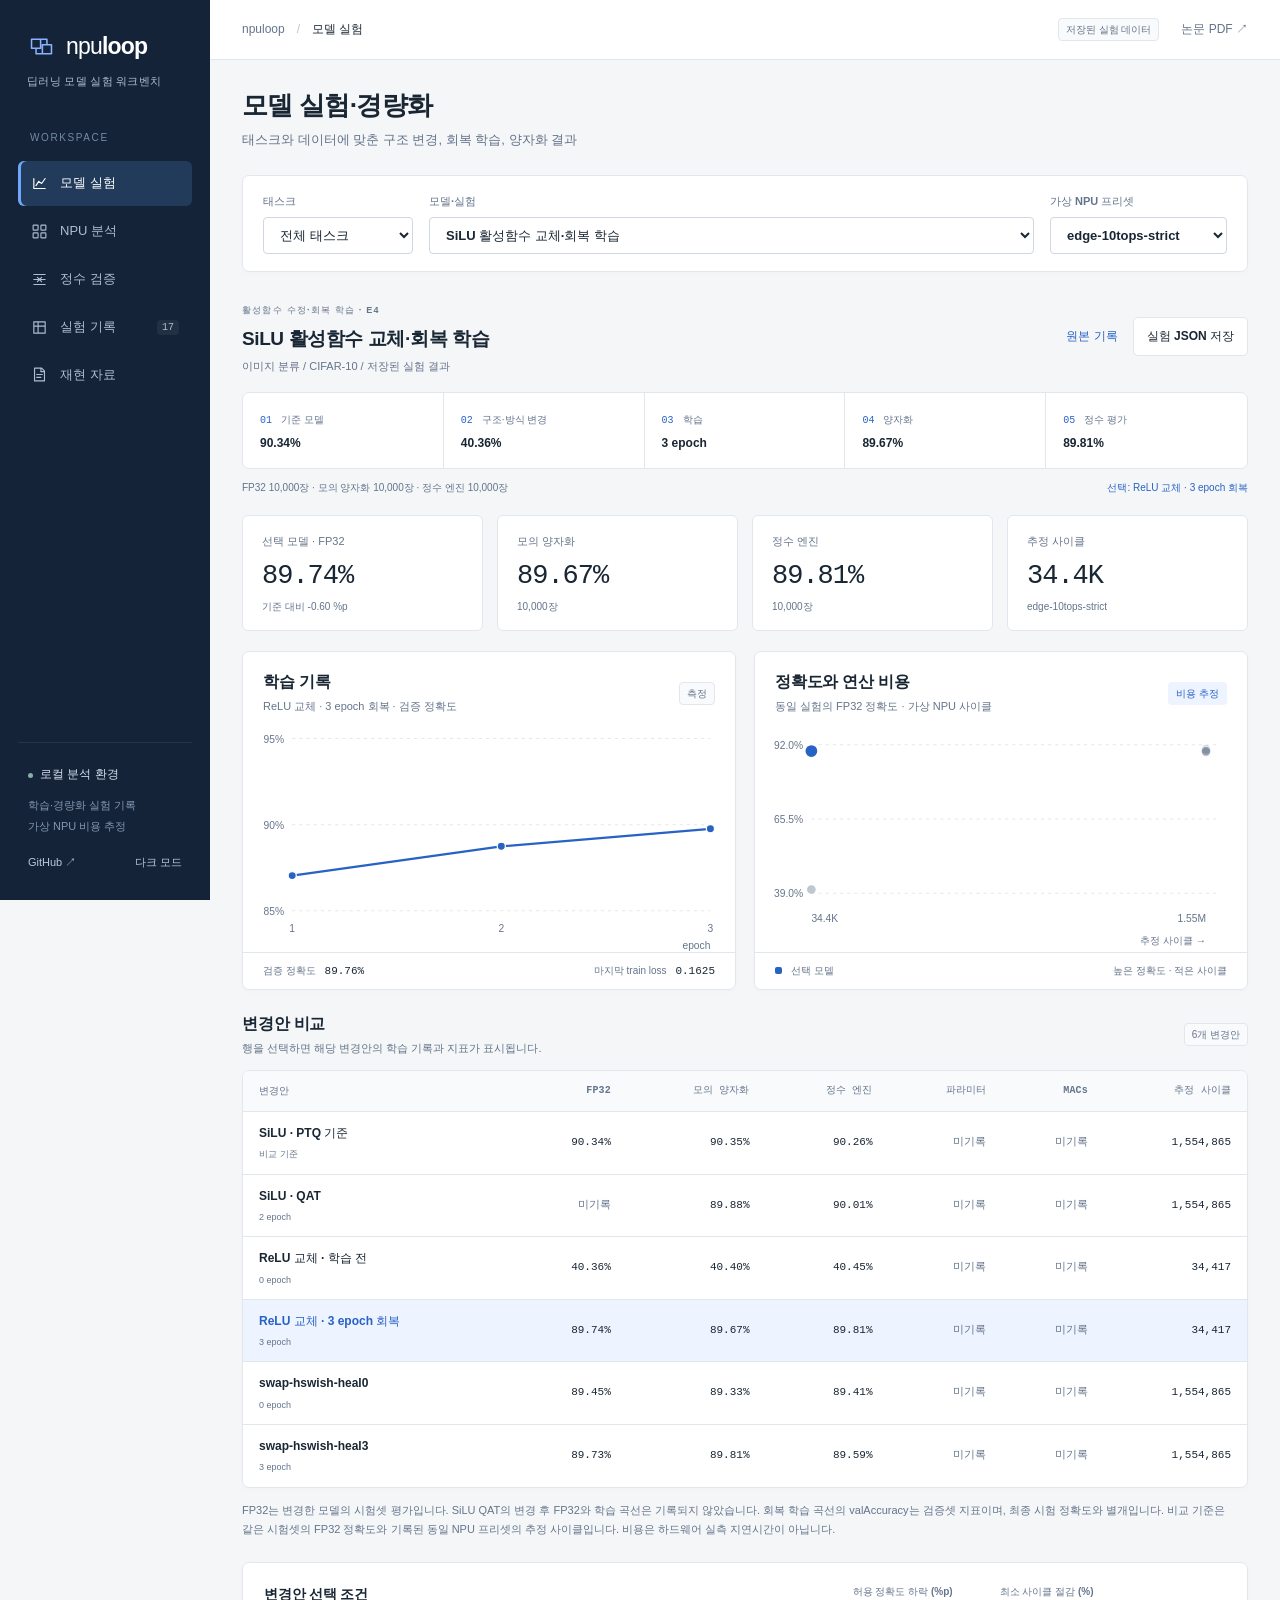
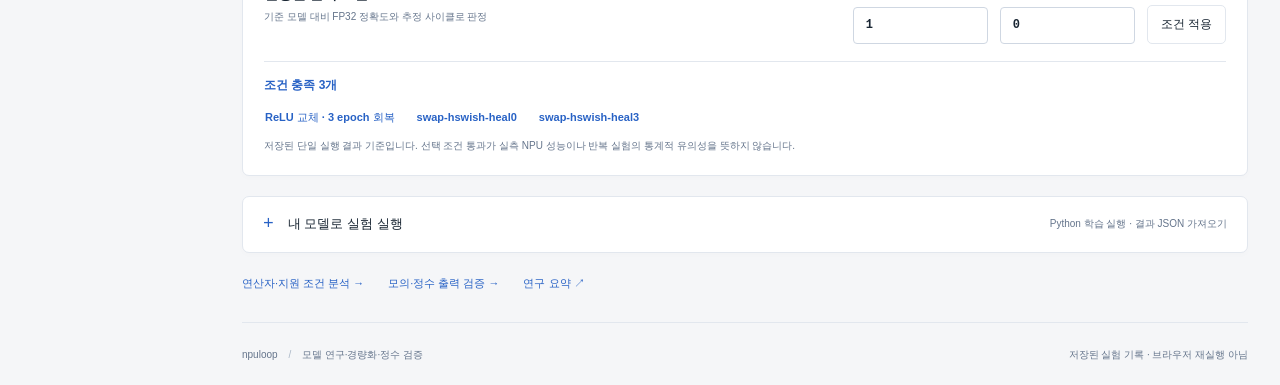
==== docs/index.html @ 35456086 "Hold the E20 table until both schemes are in, and regenerate tables at commit tables-fresh failed on" ====
<!doctype html>
<html lang="ko" data-theme="light">
<head>
<meta charset="utf-8">
<meta name="viewport" content="width=device-width, initial-scale=1">
<meta name="description" content="npuloop — 모델 구조 수정, 회복 학습, 양자화와 프루닝 결과를 비교하고 NPU 제약을 검증하는 딥러닝 실험 워크벤치">
<meta name="color-scheme" content="light dark">
<title>npuloop · 모델 실험·경량화</title>
<style>:root{--bg:#f5f6f8;--surface:#fff;--subtle:#f8fafc;--text:#192633;--muted:#64748b;--line:#e2e7ee;--blue:#2862c5;--blue-soft:#edf3ff;--amber:#a96313;--amber-soft:#fff7e9;--green:#187b62;--green-soft:#edf8f3;--sidebar:#142337;--side-text:#aebdd0;--side-active:#223b5a;--shadow:0 2px 6px #14233704;--mono:ui-monospace,SFMono-Regular,Consolas,'Liberation Mono',monospace;--sans:'Segoe UI','Malgun Gothic','Apple SD Gothic Neo','Noto Sans CJK KR',Arial,sans-serif}
*{box-sizing:border-box}html{scroll-behavior:auto}body{margin:0;background:var(--bg);color:var(--text);font-family:var(--sans);font-size:14px;line-height:1.6;-webkit-font-smoothing:antialiased}button,input,select{font:inherit}button,a,summary,select{touch-action:manipulation}button{cursor:pointer}a{color:var(--blue);text-decoration:none}button{color:inherit}a:hover{text-decoration:underline}[hidden]{display:none!important}h1,h2,h3,p{margin:0}h1{font-size:26px;line-height:1.35;letter-spacing:-.7px;font-weight:650}h2{font-size:16px;line-height:1.5;letter-spacing:-.2px;font-weight:650}h3{font-size:14px;font-weight:600}p{word-break:keep-all;overflow-wrap:anywhere}svg{display:block}button svg,.nav-item svg,.search-field svg{width:17px;height:17px;fill:none;stroke:currentColor;stroke-width:1.6;stroke-linecap:round;stroke-linejoin:round;flex-shrink:0}button:focus-visible,a:focus-visible,summary:focus-visible,select:focus-visible,input:focus-visible{outline:2px solid var(--blue);outline-offset:3px}button:disabled{opacity:.45;cursor:not-allowed}.skip-link{position:fixed;top:-60px;left:230px;background:var(--surface);padding:10px;z-index:20}.skip-link:focus{top:8px}.sidebar{position:fixed;inset:0 auto 0 0;width:210px;background:var(--sidebar);color:#fff;padding:28px 18px;display:flex;flex-direction:column;z-index:10}.brand{display:flex;align-items:center;gap:10px;font-size:23px;letter-spacing:-.8px;color:#fff;padding:0 9px;font-weight:450}.brand:hover{text-decoration:none}.brand strong{font-weight:700}.brand-icon{width:29px;height:29px;fill:none;stroke:#8ab3ff;stroke-width:1.7;stroke-linejoin:round}.sidebar-caption{font-size:11px;color:var(--side-text);margin:8px 9px 40px;letter-spacing:.3px}.nav-label{color:#758aa5;font-size:10px;letter-spacing:1.6px;margin:0 12px 12px}.nav-item{display:flex;align-items:center;gap:12px;padding:12px 13px;border-radius:6px;margin:3px 0;font-size:13px;color:var(--side-text);font-weight:500;white-space:nowrap}.nav-item:hover{text-decoration:none;background:#1b304b;color:#fff}.nav-item.active{color:#fff;background:var(--side-active);box-shadow:inset 3px 0 #71a6ff}.nav-count{margin-left:auto;font:10px var(--mono);background:#ffffff10;padding:2px 5px;border-radius:4px}.sidebar-bottom{margin-top:auto;padding:22px 10px 0;border-top:1px solid #ffffff14}.local-indicator{display:flex;align-items:center;gap:7px;font-size:12px;color:#d5e0ef}.local-indicator>span{background:#82afa7;width:5px;height:5px;border-radius:50%}.sidebar-bottom p{color:#8398b3;font-size:11px;line-height:1.9;margin:10px 0 18px}.sidebar-links{display:flex;justify-content:space-between;font-size:11px;align-items:center}.sidebar-links a{color:#b9c9dd}.sidebar-links button{background:none;border:0;color:#b9c9dd;padding:0}.app{margin-left:210px;min-width:0}.topbar{height:60px;border-bottom:1px solid var(--line);background:var(--surface);display:flex;align-items:center;justify-content:space-between;padding:0 32px}.breadcrumb{display:flex;gap:12px;color:var(--muted);font-size:12px}.breadcrumb span{color:#bac4d0}.breadcrumb strong{font-weight:500;color:var(--text)}.top-actions{display:flex;gap:22px;align-items:center}.quiet-link{font-size:12px;color:var(--muted);font-weight:500}main{max-width:1460px;margin:auto;padding:28px 32px 0;outline:0}.page-heading{display:flex;align-items:center;justify-content:space-between;gap:18px;margin-bottom:24px}.page-heading p{font-size:13px;color:var(--muted);margin-top:7px}.btn{border:1px solid var(--line);border-radius:5px;padding:9px 13px;display:inline-flex;align-items:center;justify-content:center;gap:8px;font-size:12px;font-weight:550;background:var(--surface);white-space:nowrap;min-height:36px}.btn:hover{filter:brightness(.97);text-decoration:none}.btn.primary{background:var(--blue);border-color:var(--blue);color:#fff}.btn.subtle{background:transparent;border-color:transparent;color:var(--blue);padding:5px 8px}.badge{display:inline-flex;align-items:center;gap:5px;font-size:10px;line-height:1.5;white-space:nowrap;padding:3px 7px;border-radius:4px;border:1px solid transparent;font-weight:500}.badge.neutral{background:var(--subtle);color:var(--muted);border-color:var(--line)}.badge.blue{background:var(--blue-soft);color:var(--blue)}.badge.amber{background:var(--amber-soft);color:var(--amber)}.badge.green{background:var(--green-soft);color:var(--green)}.context-bar{display:flex;align-items:center;gap:20px;background:var(--surface);border:1px solid var(--line);border-radius:7px;padding:17px 20px;box-shadow:var(--shadow)}label{font-size:11px;font-weight:550;color:var(--muted);display:flex;flex-direction:column;gap:7px}select,input{color:var(--text);background:var(--surface);border:1px solid #cfd7e2;border-radius:4px;min-height:37px;padding:7px 12px;font-size:13px;max-width:100%}select{padding-right:30px}.context-bar select{min-width:207px}.model-meta{margin-left:auto;display:flex;gap:26px;align-items:center}.model-meta div{font-size:10px;color:var(--muted)}.model-meta b{display:block;font-family:var(--mono);font-size:13px;font-weight:500;color:var(--text);margin-top:6px}.tabs{display:flex;align-items:center;gap:25px;border-bottom:1px solid var(--line);margin:18px 0 20px;min-height:45px}.tabs button{font-size:12px;font-weight:550;padding:12px 1px;border:0;border-bottom:2px solid transparent;background:none;color:var(--muted);height:46px;white-space:nowrap}.tabs button[aria-selected=true]{color:var(--blue);border-bottom-color:var(--blue)}.tabs-trailing{margin-left:auto;color:var(--muted);font-size:11px;white-space:nowrap}.metric-grid{display:grid;grid-template-columns:repeat(4,minmax(0,1fr));gap:14px;margin-bottom:20px}.metric{background:var(--surface);padding:17px 19px 15px;border:1px solid var(--line);border-radius:6px;min-width:0}.metric-label{font-size:11px;color:var(--muted);display:flex;align-items:center;justify-content:space-between;gap:5px}.metric-value{font-family:var(--mono);font-size:27px;line-height:1.3;letter-spacing:-1px;margin:9px 0 5px;white-space:nowrap}.metric-value .unit{font-size:12px;letter-spacing:0;margin-left:5px;color:var(--muted)}.metric-note{font-size:10px;color:var(--muted)}.metric.amber .metric-value{color:var(--amber)}.panel{background:var(--surface);border:1px solid var(--line);border-radius:7px;box-shadow:var(--shadow);min-width:0}.padded{padding:22px}.two-columns{display:grid;grid-template-columns:1.12fr 1fr;gap:20px;margin-bottom:20px}.panel-head{padding:18px 20px 0;display:flex;align-items:center;justify-content:space-between;gap:12px}.panel-head p{font-size:11px;color:var(--muted);margin-top:4px}.section-heading{display:flex;align-items:center;justify-content:space-between;gap:16px;margin:22px 0 13px}.section-heading:first-child{margin-top:0}.section-heading p{font-size:11px;color:var(--muted);margin-top:4px}.muted{color:var(--muted);font-size:12px}.mono{font-family:var(--mono);font-variant-numeric:tabular-nums}.amber-text{color:var(--amber)}.blue-text{color:var(--blue)}.bar-list{padding:20px}.bar-row{display:grid;grid-template-columns:120px 1fr 56px;gap:12px;align-items:center;margin-bottom:16px;font-size:11px}.bar-row:last-child{margin-bottom:0}.bar-label{display:flex;align-items:center;gap:8px;color:var(--text)}.dot{display:inline-block;width:7px;height:7px;border-radius:2px;flex-shrink:0}.dot.blue{background:var(--blue)}.dot.amber{background:#cd9240}.dot.green{background:#45a590}.dot.slate{background:#7c94af}.bar-track{height:9px;background:var(--subtle);border-radius:3px;overflow:hidden}.bar-fill{height:100%;border-radius:3px;min-width:0}.bar-fill.host{background:#d39a4e}.bar-fill.array{background:var(--blue)}.bar-fill.depthwise{background:#45a590}.bar-fill.vector{background:#7c94af}.bar-fill.structural{background:#b6c5d4}.bar-value{text-align:right;color:var(--text);font-family:var(--mono)}.panel-foot{border-top:1px solid var(--line);padding:11px 20px;color:var(--muted);font-size:10px}.decision{padding:17px 20px;background:var(--amber-soft);border-bottom:1px solid var(--line);border-radius:6px 6px 0 0;display:flex;gap:12px;align-items:flex-start}.decision.good{background:var(--green-soft)}.decision-icon{width:22px;height:22px;border:1px solid currentColor;border-radius:50%;color:var(--amber);display:flex;justify-content:center;align-items:center;font:600 12px var(--mono);flex-shrink:0;margin-top:1px}.decision.good .decision-icon{color:var(--green)}.decision h2{font-size:14px;color:var(--amber)}.decision.good h2{color:var(--green)}.decision p{font-size:11px;margin-top:5px;color:var(--muted)}table{width:100%;border-collapse:collapse;font-size:12px}th{background:var(--subtle);font-size:10px;color:var(--muted);font-weight:550;letter-spacing:.1px;text-align:left;white-space:nowrap;padding:10px 16px;border-bottom:1px solid var(--line)}td{padding:11px 16px;border-bottom:1px solid var(--line);vertical-align:middle}tr:last-child td{border-bottom:0}td.num,th.num{text-align:right;font-family:var(--mono);font-variant-numeric:tabular-nums}td.num{white-space:nowrap}.table-container{overflow:auto;scrollbar-width:thin}.table-container table{min-width:530px}.table-container.limited{max-height:420px}.table-container th{position:sticky;top:0;z-index:1}tbody tr.selectable{cursor:pointer}tbody tr.selectable:hover{background:var(--subtle)}tbody tr.selected{background:var(--blue-soft)}.support-table td{padding:10px 20px}.support-table th{padding:8px 20px;background:transparent}.support-table td:first-child{font-family:var(--mono);font-size:11px}.support-table .num{font-size:11px}.callout-strip{display:flex;justify-content:space-between;align-items:center;padding:16px 20px;gap:20px}.callout-copy .overline{display:block;margin-bottom:4px}.callout-copy h3{font-size:13px}.callout-copy p{font-size:11px;color:var(--muted);margin-top:3px}.overline{font-size:9px;font-weight:550;letter-spacing:1.2px;color:var(--muted)}.compact-results{display:flex;gap:26px;flex-shrink:0}.compact-results div{font-size:10px;color:var(--muted)}.compact-results strong{display:block;font:500 16px var(--mono);color:var(--text);margin-top:3px}.filter-bar{display:flex;align-items:center;gap:10px;margin:0 0 14px;flex-wrap:wrap}.filter-bar select,.filter-bar input{font-size:12px;min-height:35px}.search-field{flex-direction:row;align-items:center;position:relative;font-weight:400;gap:0;flex:1;min-width:180px;max-width:380px}.search-field svg{position:absolute;left:10px;width:15px;height:15px;color:var(--muted)}.search-field input{padding-left:32px;width:100%;font-size:12px}.filter-bar>.muted{font-size:11px;margin-left:auto}.inspector-layout{display:grid;grid-template-columns:minmax(0,1fr) 260px;gap:16px}.inspector-layout>.table-container{max-height:620px}.inspector{padding:20px;align-self:start;position:sticky;top:20px}.inspector h3{font:500 12px var(--mono);overflow-wrap:anywhere;margin:14px 0 18px;color:var(--blue)}.property-list{margin:0}.property-list>div{display:flex;justify-content:space-between;gap:16px;border-bottom:1px solid var(--line);padding:10px 0;font-size:11px}.property-list>div:last-child{border:0}.property-list dt{color:var(--muted);flex-shrink:0}.property-list dd{margin:0;text-align:right;overflow-wrap:anywhere}.property-list .mono{font-size:11px}.node-links{display:flex;gap:5px;flex-wrap:wrap;margin-top:10px}.node-links button{border:1px solid var(--line);background:var(--subtle);font:10px var(--mono);padding:4px 6px;color:var(--blue);border-radius:3px;max-width:100%;overflow-wrap:anywhere}.inspector-subtitle{font-size:10px;color:var(--muted);margin-top:18px}.mini-bar{display:block;max-width:96px;width:100%;height:3px;background:var(--line);border-radius:2px;margin-top:5px;margin-left:auto}.mini-bar>i{display:block;background:var(--blue);height:3px;border-radius:2px}.mini-bar.host>i{background:#d39a4e}.empty-state{padding:44px 26px;text-align:center;background:var(--surface);border:1px dashed var(--line);border-radius:7px}.empty-state h2{margin:0 0 8px}.empty-state p{font-size:12px;color:var(--muted);max-width:520px;margin:auto}.empty-state .btn{margin-top:18px}.comparison-header{display:flex;justify-content:space-between;align-items:center;margin-bottom:20px;gap:12px}.comparison-header p{font-size:12px;color:var(--muted);margin-top:5px}.comparison-grid{display:grid;grid-template-columns:1fr 1fr;gap:20px;margin-bottom:20px}.version-title{display:flex;align-items:center;justify-content:space-between;margin-bottom:14px}.version-marker{font:600 11px var(--mono);background:var(--subtle);padding:4px 9px;border:1px solid var(--line);border-radius:3px;margin-right:10px}.version-marker.after{background:var(--blue-soft);border-color:var(--blue-soft);color:var(--blue)}.version-value{font:500 34px var(--mono);letter-spacing:-1px;margin:8px 0}.version-caption{color:var(--muted);font-size:11px}.comparison-bar{height:10px;background:var(--subtle);border-radius:3px;margin:20px 0}.comparison-bar i{display:block;height:10px;border-radius:3px;background:#8a9db6}.comparison-bar.after i{background:var(--blue)}.savings-banner{display:flex;justify-content:space-between;align-items:center;padding:17px 22px;background:var(--blue-soft);border:1px solid #cdddfa;border-radius:7px;margin-bottom:20px}.savings-banner strong{font:500 23px var(--mono);color:var(--blue)}.savings-banner span{font-size:12px;color:var(--blue)}.footnote{font-size:11px;color:var(--muted);line-height:1.8;margin-top:13px}.comparison-table th:first-child{width:40%}.comparison-table th,.comparison-table td{padding:14px 20px}.settings-layout{display:grid;grid-template-columns:minmax(0,1fr) 320px;gap:20px}.settings-form{padding:24px;display:grid;grid-template-columns:1fr 1fr;gap:22px}.settings-form label{font-size:12px;gap:9px}.form-foot{grid-column:1/-1;border-top:1px solid var(--line);padding-top:20px;display:flex;align-items:center;gap:25px}.form-foot p{font-size:11px;color:var(--muted);flex:1}.settings-result-metric{padding:20px 22px;border-bottom:1px solid var(--line)}.settings-result-metric:last-child{border-bottom:0}.settings-result-metric span{font-size:11px;color:var(--muted)}.settings-result-metric strong{display:block;font:500 24px var(--mono);margin-top:8px}.research-metrics{margin-top:20px}.research-verdict{padding:15px 20px;border-left:3px solid var(--blue);background:var(--surface);border-radius:0 5px 5px 0;margin-bottom:22px;font-size:12px}.research-verdict p{font-size:11px;color:var(--muted);margin-top:5px}.chart-panel{padding:18px 20px 10px}.chart-legend{display:flex;align-items:center;gap:20px;font-size:11px}.chart-legend>span{display:flex;gap:6px;align-items:center}.chart-legend .muted{margin-left:auto;font-size:10px}.chart-panel svg{width:100%;height:auto;max-height:265px;overflow:visible}.chart-panel text{font-family:var(--sans);font-size:10px;fill:var(--muted)}.chart-panel .gridline{stroke:var(--line);stroke-dasharray:3 4;stroke-width:1}.chart-panel .curve{fill:none;stroke-width:1.8;stroke-linejoin:round}.detail-section{margin:16px 0 24px}.detail-section>summary{padding:13px 18px;cursor:pointer;font-size:12px;font-weight:550}.detail-section[open]>summary{border-bottom:1px solid var(--line);margin-bottom:14px}.detail-section>.filter-bar{padding:0 16px}.research-note{padding:14px 20px;background:var(--subtle);font-size:11px;color:var(--muted);border-top:1px solid var(--line)}.catalog-layout{display:grid;grid-template-columns:265px minmax(0,1fr);gap:20px}.experiment-list{overflow:hidden;align-self:start;max-height:780px;overflow-y:auto}.experiment-item{display:flex;align-items:flex-start;gap:12px;width:100%;border:0;border-bottom:1px solid var(--line);background:transparent;padding:14px;text-align:left}.experiment-item:last-child{border:0}.experiment-item:hover{background:var(--subtle)}.experiment-item.active{background:var(--blue-soft);box-shadow:inset 3px 0 var(--blue)}.exp-id{font:11px var(--mono);width:30px;color:var(--muted);padding-top:3px;flex-shrink:0}.experiment-item.active .exp-id{color:var(--blue)}.exp-name{font-size:12px;font-weight:550}.exp-small{font-size:10px;color:var(--muted);margin-top:3px}.experiment-heading{padding:20px}.experiment-heading h2{margin:6px 0}.experiment-heading p{font-size:11px;color:var(--muted)}.experiment-actions{display:flex;gap:8px;align-items:center;margin-top:16px}.experiment-actions select{font-size:11px;min-height:32px}.record-table{max-height:535px;border-top:1px solid var(--line)}.record-table td{font-size:11px;max-width:200px;overflow-wrap:anywhere}.record-table th{font-size:10px}.row-action{color:var(--blue);font-size:11px;border:0;background:transparent;padding:3px 0;white-space:nowrap}.resource-grid{display:grid;grid-template-columns:repeat(3,minmax(0,1fr));gap:18px;margin-bottom:26px}.resource-card{padding:22px;display:block;color:var(--text)}.resource-card:hover{text-decoration:none;border-color:#9fbce6}.resource-card h2{margin:15px 0 7px}.resource-card p{font-size:12px;color:var(--muted);line-height:1.9}.file-icon{font:500 10px var(--mono);border:1px solid var(--line);display:inline-flex;border-radius:4px;padding:7px 8px;color:var(--blue);background:var(--subtle)}.resource-action{font-size:11px;color:var(--blue);display:block;margin-top:18px}.resource-bottom{margin-top:20px;grid-template-columns:1fr 1fr}.command{background:var(--subtle);padding:15px;border:1px solid var(--line);border-radius:4px;font:11px/2 var(--mono);overflow:auto;margin:18px 0 0}.padded>.muted{margin-top:5px;display:block}#validation-table td{font-size:11px;vertical-align:top}#validation-table th:nth-child(1){width:21%}#validation-table th:nth-child(2){width:22%}#validation-table th:nth-child(3){width:57%}.page-footer{display:flex;gap:16px;justify-content:space-between;padding:24px 0 22px;margin-top:30px;border-top:1px solid var(--line);font-size:10px;color:var(--muted)}.footer-divider{margin:0 8px;color:#aab7c6}dialog{color:var(--text);background:var(--surface);border:1px solid var(--line);border-radius:9px;padding:0;width:min(850px,92vw);max-height:86vh;box-shadow:0 25px 100px #07162a40}dialog::backdrop{background:#0b1b32aa}.dialog-header{display:flex;align-items:center;justify-content:space-between;padding:18px 22px;border-bottom:1px solid var(--line)}.dialog-header h2{margin-top:4px;font-size:15px;overflow-wrap:anywhere}.icon-button{background:none;border:1px solid var(--line);border-radius:4px;width:32px;height:32px;font-size:23px;line-height:1}.dialog-header .icon-button{flex-shrink:0}.dialog-footer{display:flex;align-items:center;justify-content:space-between;padding:14px 22px;border-top:1px solid var(--line)}#record-json{margin:0;padding:20px 22px;font:11px/1.65 var(--mono);white-space:pre-wrap;word-break:break-word;max-height:60vh;overflow:auto;background:var(--subtle)}.toast{position:fixed;bottom:25px;right:28px;background:var(--text);color:var(--surface);border-radius:5px;padding:12px 18px;font-size:12px;box-shadow:0 5px 30px #0002;z-index:100}#error-banner{border:1px solid #e7c0a1;color:#8e3b22;background:#fff1e9;padding:16px;margin-bottom:20px;border-radius:6px}
[data-theme=dark]{--bg:#101823;--surface:#18222e;--subtle:#1e2a38;--text:#e0e7f0;--muted:#99abc1;--line:#2c3b4c;--blue:#8ab2f4;--blue-soft:#223752;--amber:#e0b06b;--amber-soft:#322c23;--green:#7dc8b1;--green-soft:#1e322f;--sidebar:#101a29;--shadow:none}[data-theme=dark] input,[data-theme=dark] select{border-color:#3c4e63}[data-theme=dark] .btn.primary{background:#326bc3;color:#fff;border-color:#326bc3}[data-theme=dark] .bar-fill.array,[data-theme=dark] .comparison-bar.after i,[data-theme=dark] .mini-bar>i{background:#6998e4}[data-theme=dark] .savings-banner{border-color:#39557b}
@media(min-width:1600px){main{padding-top:32px}.two-columns{grid-template-columns:1.05fr 1fr}.bar-row{margin-bottom:23px}.callout-strip{padding:22px}}
@media(max-width:1180px){.sidebar{width:184px;padding-left:12px;padding-right:12px}.app{margin-left:184px}main{padding:24px 24px 0}.topbar{padding:0 24px}.context-bar{gap:14px}.context-bar select{min-width:170px}.model-meta{gap:14px}.model-meta b{font-size:11px}.metric{padding:15px}.metric-value{font-size:23px}.bar-row{grid-template-columns:110px 1fr 52px;gap:8px}.compact-results{gap:16px}.inspector-layout{grid-template-columns:minmax(0,1fr) 230px}.catalog-layout{grid-template-columns:230px minmax(0,1fr)}.settings-layout{grid-template-columns:minmax(0,1fr) 260px}.page-heading .btn{font-size:11px}.top-actions{gap:14px}}
@media(max-width:980px){.sidebar{width:170px}.app{margin-left:170px}.context-bar{flex-wrap:wrap}.context-bar label{flex:1;min-width:150px}.context-bar select{width:100%;min-width:0}.model-meta{width:100%;border-top:1px solid var(--line);padding-top:9px;justify-content:flex-start;gap:28px}.model-meta div{display:flex;align-items:center;gap:8px}.model-meta b{margin:0}.metric-grid{gap:10px}.metric-value{font-size:21px}.metric-label .badge{display:none}.two-columns{grid-template-columns:1fr}.callout-strip{flex-wrap:wrap}.compact-results{margin-left:auto}.inspector-layout{grid-template-columns:1fr}.inspector{position:static}.inspector .property-list{display:grid;grid-template-columns:1fr 1fr;gap:0 25px}.inspector h3{margin-top:10px}.settings-layout{grid-template-columns:1fr}.settings-layout>#settings-result>.panel{display:flex}.settings-result-metric{flex:1;border-bottom:0;border-right:1px solid var(--line)}.catalog-layout{grid-template-columns:minmax(0,1fr)}.experiment-list{display:grid;grid-template-columns:repeat(3,1fr);max-height:245px}.experiment-item{border-right:1px solid var(--line)}.resource-grid{gap:10px}.resource-card{padding:16px}.page-heading{align-items:flex-start}.page-heading .btn{margin-top:2px}}
@media(max-width:720px){.sidebar{position:static;width:100%;padding:15px 17px 0}.brand{font-size:21px;padding:0}.brand-icon{width:25px;height:25px}.sidebar-caption,.nav-label,.sidebar-bottom{display:none}#main-nav{display:flex;margin-top:13px;justify-content:space-between;gap:2px}.nav-item{padding:10px 9px;font-size:11px;gap:7px;border-radius:4px 4px 0 0;margin:0}.nav-item.active{box-shadow:inset 0 -2px #71a6ff}.nav-item svg{width:14px;height:14px}.nav-count{display:none}.app{margin-left:0}.topbar{height:44px;padding:0 20px}.top-actions .badge{display:none}.breadcrumb{font-size:10px;gap:8px}.quiet-link{font-size:11px}main{padding:23px 20px 0}.page-heading{margin-bottom:18px;align-items:flex-start;flex-wrap:wrap;gap:12px}h1{font-size:23px}.page-heading p{font-size:11px;margin-top:5px}.page-heading .btn{font-size:11px;padding:7px 10px;min-height:32px}.page-heading .btn svg{width:13px;height:13px}.context-bar{padding:14px;gap:12px}.context-bar label{min-width:130px;font-size:10px}.context-bar select{font-size:11px;min-height:35px;padding-left:9px}.model-meta{gap:18px;justify-content:space-between}.model-meta div{font-size:9px;gap:6px}.model-meta b{font-size:10px}.tabs{gap:20px;margin:10px 0 17px}.tabs button{font-size:11px}.tabs-trailing{font-size:9px}.metric-grid{grid-template-columns:repeat(2,minmax(0,1fr));gap:10px;margin-bottom:16px}.metric{padding:14px 15px}.metric-label{font-size:10px}.metric-value{font-size:25px}.metric-note{font-size:9px}.two-columns{gap:16px;margin-bottom:16px}.panel-head{padding:16px 17px 0}.panel-head h2{font-size:14px}.bar-list{padding:18px}.bar-row{grid-template-columns:110px 1fr 46px;font-size:10px;margin-bottom:16px}.panel-foot{padding:10px 17px;font-size:9px}.decision{padding:15px 17px}.decision h2{font-size:13px}.support-table td,.support-table th{padding-left:17px;padding-right:17px}.callout-strip{padding:16px;gap:14px}.compact-results{margin-left:0;gap:25px}.callout-strip .btn{margin-left:auto}.comparison-grid{grid-template-columns:1fr;gap:13px}.comparison-header{align-items:flex-start}.comparison-header p{font-size:11px}.version-value{font-size:30px}.padded{padding:18px}.savings-banner{padding:15px 17px}.savings-banner strong{font-size:20px}.settings-form{padding:18px;gap:18px;grid-template-columns:1fr}.settings-form label{font-size:11px}.form-foot{flex-direction:column;align-items:stretch;gap:12px}.settings-result-metric{padding:15px}.settings-result-metric strong{font-size:19px}.research-verdict{padding:14px;font-size:11px}.chart-panel{padding:13px 12px 6px}.chart-legend{font-size:10px;gap:12px;flex-wrap:wrap}.chart-legend .muted{margin-left:0}.chart-panel svg{min-height:185px}#research-sample{max-width:255px}.experiment-list{grid-template-columns:repeat(2,minmax(0,1fr));max-height:224px}.experiment-item{padding:12px 10px;gap:6px}.exp-id{font-size:10px;width:23px}.exp-name{font-size:11px}.exp-small{font-size:9px}.experiment-heading{padding:17px}.filter-bar{gap:8px}.filter-bar>.muted{font-size:10px}.filter-bar select{font-size:11px}.resource-grid{grid-template-columns:1fr}.resource-card{padding:18px;position:relative}.resource-card h2{margin:0 0 5px 50px}.resource-card p{margin-left:50px;font-size:11px}.resource-card p br{display:none}.resource-card .file-icon{position:absolute;left:18px;top:18px}.resource-action{margin:10px 0 0 50px}.resource-bottom{grid-template-columns:1fr}.page-footer{flex-direction:column;gap:6px;margin-top:24px;font-size:9px}.inspector .property-list{grid-template-columns:1fr}.filter-bar .search-field{max-width:none}.section-heading{gap:8px}.section-heading h2{font-size:14px}.section-heading .btn{font-size:10px}.settings-layout>#settings-result>.panel{flex-direction:column}.settings-result-metric{border-right:0;border-bottom:1px solid var(--line)}.settings-result-metric strong{display:inline;margin-left:15px}.tabs-trailing{display:none}.comparison-table td,.comparison-table th{padding:11px 14px}.toast{right:16px;left:16px;bottom:16px;text-align:center}.dialog-header,.dialog-footer{padding:14px 16px}.dialog-header h2{font-size:13px}.skip-link{left:10px}}
@media(prefers-reduced-motion:reduce){*{scroll-behavior:auto!important;transition:none!important}}

.mobile-theme{display:none;background:none;border:0;color:var(--muted);font-size:18px;padding:2px 5px;min-width:28px;min-height:28px}@media(max-width:720px){.mobile-theme{display:block}.top-actions{gap:12px}.experiment-actions{flex-wrap:wrap}.experiment-actions select{max-width:100%}.savings-banner{gap:10px;flex-wrap:wrap}}

.catalog-layout>*{min-width:0}

.support-scroll{overflow-x:auto;scrollbar-width:thin}
@media(max-width:370px){.nav-item{padding:10px 8px;gap:0;font-size:11px}.nav-item svg{display:none}}
</style>
<style>.study-controls{align-items:end;gap:16px}.study-controls label{min-width:0}.study-controls label:first-child{flex:0 0 150px}.study-controls .study-select-label{flex:1}.study-controls select{min-width:0;width:100%}.study-intro{display:flex;justify-content:space-between;gap:20px;align-items:center;margin:25px 0 16px}.study-intro h2{font-size:19px;margin-top:5px;letter-spacing:-.4px}.study-intro p{font-size:11px;color:var(--muted);margin-top:5px}.study-actions{display:flex;gap:6px;flex-shrink:0}.study-pipeline{display:grid;grid-template-columns:repeat(5,minmax(0,1fr));background:var(--surface);border:1px solid var(--line);border-radius:7px;overflow:hidden}.study-pipeline>div{padding:14px 17px;border-right:1px solid var(--line);min-width:0}.study-pipeline>div:last-child{border:0}.study-pipeline span{font-size:10px;color:var(--muted)}.study-pipeline .step-index{display:inline-block;color:var(--blue);font:10px var(--mono);margin-right:9px}.study-pipeline strong{display:block;font-size:12px;font-weight:550;margin-top:5px;overflow-wrap:anywhere}.study-scope{display:flex;justify-content:space-between;gap:8px;margin:10px 0 18px;font-size:10px}.study-scope span{color:var(--blue)}.study-charts{display:grid;grid-template-columns:1fr 1fr;gap:18px}.study-chart-panel{overflow:hidden}.study-chart-panel svg,.study-local-chart svg{width:100%;height:auto;display:block;max-height:255px}.study-chart-panel text,.study-local-chart text{font:10px var(--sans);fill:var(--muted)}.study-chart-panel .gridline,.study-local-chart .gridline{stroke:var(--line);stroke-dasharray:3 4}.study-curve{fill:none;stroke:var(--blue);stroke-width:2.2;stroke-linejoin:round}.study-point{fill:var(--blue);stroke:var(--surface);stroke-width:1.2}.study-scatter{fill:var(--muted);opacity:.4;stroke:var(--surface);stroke-width:1.5}.study-scatter.chosen{fill:var(--blue);opacity:1;stroke-width:2.5}.study-chart-foot{padding:10px 20px;border-top:1px solid var(--line);display:flex;justify-content:space-between;gap:10px;color:var(--muted);font-size:10px}.study-chart-foot b{font:500 11px var(--mono);color:var(--text);margin-left:6px}.study-chart-foot .dot{margin-right:6px}.study-empty{min-height:230px;display:flex;align-items:center;justify-content:center;flex-direction:column;padding:26px;color:var(--muted);font-size:12px;text-align:center}.empty-symbol{font-size:28px;font-weight:300;color:#aeb9c7;margin-bottom:10px}.study-empty small{font-size:10px;margin-top:6px}.study-row-button{background:none;border:0;padding:0;text-align:left;font-size:12px;color:var(--text);font-weight:550;white-space:normal;min-width:125px}.selected .study-row-button{color:var(--blue)}.study-row-note{display:block;font-size:9px;color:var(--muted);margin-top:4px}#study-variants th,#study-variants td{padding:12px 16px}#study-variants td.num{font-size:11px}.study-budget{padding:21px;margin-top:22px;display:grid;grid-template-columns:1fr auto;gap:17px}.study-budget h2{font-size:14px}.study-budget .muted{font-size:10px;margin-top:4px}.study-budget form{display:flex;align-items:end;gap:12px}.study-budget input{width:135px;font-family:var(--mono);font-size:12px}.study-budget label{font-size:10px}#study-decision{grid-column:1/-1;padding-top:14px;border-top:1px solid var(--line);font-size:12px}#study-decision p{font-size:10px;color:var(--muted);margin-top:5px}.study-candidates{display:flex;flex-wrap:wrap;gap:4px;margin:8px -8px 2px}.study-candidates .btn{font-size:11px;min-height:27px;white-space:normal;text-align:left}.study-run{margin-top:20px}.study-run summary{display:flex;justify-content:space-between;align-items:center;padding:17px 20px;cursor:pointer;font-size:13px;font-weight:550;gap:14px;list-style:none}.study-run summary:before{content:'+';color:var(--blue);font:18px var(--mono)}.study-run[open] summary:before{content:'−'}.study-run summary>span:first-child{margin-right:auto}.study-run summary .muted{font-weight:400;font-size:10px}.study-run[open] summary{border-bottom:1px solid var(--line)}.study-run-content{padding:20px}.study-run-content>p{font-size:11px;color:var(--muted)}.study-import-row{display:flex;justify-content:space-between;align-items:end;gap:14px;flex-wrap:wrap;margin-top:18px}.study-file-label{flex:1;max-width:400px;min-width:0}.study-file-label input{width:100%;font-size:11px}.study-import-heading{display:flex;gap:12px;align-items:center;flex-wrap:wrap;margin-top:22px}.study-local-chart{max-width:600px;margin:14px auto}.study-hash{font-family:var(--mono);overflow-wrap:anywhere}.study-links{display:flex;gap:24px;flex-wrap:wrap;margin-top:22px;font-size:11px}
@media(max-width:1180px){.study-budget{grid-template-columns:1fr}.study-budget form{justify-content:flex-start}.study-pipeline>div{padding:12px}.study-pipeline .step-index{margin-right:5px}.study-pipeline strong{font-size:11px}}
@media(max-width:980px){.study-charts{grid-template-columns:1fr}.study-chart-panel svg{max-height:270px}.study-controls label:first-child{flex:1}.study-controls .study-select-label{flex:2}.study-controls label:last-child{flex:1 0 100%}.study-intro{align-items:flex-start;flex-wrap:wrap;gap:12px}.study-actions{margin-left:auto}.study-pipeline>div{padding:10px 8px}.study-pipeline span{font-size:9px}.study-pipeline .step-index{display:block;margin-bottom:3px}.study-scope{flex-wrap:wrap}}
@media(max-width:720px){#main-nav{display:grid;grid-template-columns:repeat(5,minmax(0,1fr));gap:0}.nav-item{justify-content:center;padding:11px 4px;gap:0;font-size:10px}.nav-item svg{display:none}.study-controls{gap:12px}.study-controls label:first-child{flex:1 0 90px}.study-controls .study-select-label{flex:3 1 180px}.study-controls label:last-child{flex:1 0 100%}.study-intro h2{font-size:17px}.study-intro .overline{font-size:8px}.study-actions{margin:0}.study-pipeline{grid-template-columns:repeat(3,minmax(0,1fr))}.study-pipeline>div{padding:12px;border-bottom:1px solid var(--line)}.study-pipeline>div:nth-child(3){border-right:0}.study-pipeline>div:nth-child(4){border-bottom:0}.study-pipeline>div:last-child{grid-column:span 2}.study-pipeline .step-index{display:inline}.study-pipeline strong{font-size:12px}.study-budget{padding:16px}.study-budget form{flex-wrap:wrap;gap:10px}.study-budget form label{flex:1;min-width:100px}.study-budget input{width:100%}.study-budget .btn{flex:1 0 100%}.study-run summary{padding:15px;flex-wrap:wrap;gap:8px}.study-run summary .muted{width:100%;padding-left:21px;font-size:9px}.study-run-content{padding:15px}.study-chart-foot{padding:10px 14px;flex-wrap:wrap}.study-links{gap:14px;font-size:10px}.study-empty{min-height:210px}.study-scope{font-size:9px}#study-variants td,#study-variants th{padding:10px 12px}}
</style>
</head>
<body>
<a class="skip-link" href="#main">본문으로 이동</a>
<aside class="sidebar" aria-label="주 메뉴">
 <a class="brand" href="#studies" aria-label="npuloop 모델 실험"><svg class="brand-icon" viewBox="0 0 32 32" aria-hidden="true"><path d="M5 8h10v10H5zM17 14h10v10H17zM10 18v6h7M22 14V8h-7"/></svg><span>npu<strong>loop</strong></span></a>
 <div class="sidebar-caption">딥러닝 모델 실험 워크벤치</div>
 <div class="nav-label">WORKSPACE</div>
 <nav id="main-nav">
  <a href="#studies" data-nav="studies" class="nav-item active" aria-current="page"><svg viewBox="0 0 24 24" aria-hidden="true"><path d="M4 19V5m0 14h16M7 15l4-6 4 3 5-7"/></svg>모델 실험</a>
  <a href="#analysis" data-nav="analysis" class="nav-item"><svg viewBox="0 0 24 24" aria-hidden="true"><rect x="3" y="3" width="7" height="7" rx="1"/><rect x="14" y="3" width="7" height="7" rx="1"/><rect x="3" y="14" width="7" height="7" rx="1"/><rect x="14" y="14" width="7" height="7" rx="1"/></svg>NPU 분석</a>
  <a href="#research" data-nav="research" class="nav-item"><svg viewBox="0 0 24 24" aria-hidden="true"><path d="M4 5h16M4 12h6M14 12h6M4 19h16M9 9l3 3-3 3M15 9l-3 3 3 3"/></svg>정수 검증</a>
  <a href="#experiments" data-nav="experiments" class="nav-item"><svg viewBox="0 0 24 24" aria-hidden="true"><path d="M4 4h16v16H4zM4 10h16M10 4v16"/></svg>실험 기록<span class="nav-count">17</span></a>
  <a href="#resources" data-nav="resources" class="nav-item"><svg viewBox="0 0 24 24" aria-hidden="true"><path d="M5 3h10l4 4v14H5zM14 3v5h5M8 12h8M8 16h6"/></svg>재현 자료</a>
 </nav>
 <div class="sidebar-bottom">
  <div class="local-indicator"><span></span>로컬 분석 환경</div>
  <p>학습·경량화 실험 기록<br>가상 NPU 비용 추정</p>
  <div class="sidebar-links"><a href="https://github.com/sokldjs554/npuloop" target="_blank" rel="noopener noreferrer">GitHub ↗</a><button id="theme-toggle" type="button" aria-label="어두운 테마로 전환">다크 모드</button></div>
 </div>
</aside>
<div class="app">
 <header class="topbar"><div class="breadcrumb">npuloop <span>/</span> <strong id="breadcrumb-current">모델 실험</strong></div><div class="top-actions"><button id="theme-mobile" class="mobile-theme" aria-label="화면 테마 전환" type="button">◐</button><span class="badge neutral">저장된 실험 데이터</span><a class="quiet-link" href="research/npuloop_thesis.pdf" target="_blank" rel="noopener">논문 PDF <span aria-hidden="true">↗</span></a></div></header>
 <main id="main" tabindex="-1">
 <div class="page-heading"><div><h1 id="page-title">모델 실험·경량화</h1><p id="page-description">태스크와 데이터에 맞춘 구조 변경, 회복 학습, 양자화 결과</p></div><button id="export-report" class="btn secondary" type="button" hidden><svg viewBox="0 0 24 24" aria-hidden="true"><path d="M12 3v12m-5-5 5 5 5-5M5 16v5h14v-5"/></svg>분석 JSON 내보내기</button></div>
 <div id="error-banner" role="alert" hidden></div>
 <section data-view="studies" id="view-studies" aria-label="모델 실험·경량화">
  <div class="context-bar study-controls"><label>태스크<select id="study-task"><option value="all">전체 태스크</option><option value="classification">이미지 분류</option><option value="super-resolution">초해상도</option></select></label><label class="study-select-label">모델·실험<select id="study-select"></select></label><label>가상 NPU 프리셋<select id="study-preset"></select></label></div>
  <div class="study-intro"><div><span class="overline" id="study-kind"></span><h2 id="study-title"></h2><p id="study-subtitle"></p></div><div class="study-actions"><button id="study-source" class="btn subtle">원본 기록</button><button id="study-export" class="btn secondary">실험 JSON 저장</button></div></div>
  <div id="study-context"></div>
  <div id="study-metrics" class="metric-grid"></div>
  <div class="study-charts"><div class="panel study-chart-panel"><div class="panel-head"><div><h2>학습 기록</h2><p id="study-training-caption"></p></div><span class="badge neutral">측정</span></div><div id="study-training"></div></div><div class="panel study-chart-panel"><div class="panel-head"><div><h2>정확도와 연산 비용</h2><p>동일 실험의 FP32 정확도 · 가상 NPU 사이클</p></div><span class="badge blue">비용 추정</span></div><div id="study-tradeoff"></div></div></div>
  <div class="section-heading"><div><h2>변경안 비교</h2><p>행을 선택하면 해당 변경안의 학습 기록과 지표가 표시됩니다.</p></div><span class="badge neutral" id="study-variant-count"></span></div>
  <div class="panel table-container" id="study-variants"></div>
  <p class="footnote" id="study-metric-notes"></p>
  <div class="study-budget panel"><div><h2>변경안 선택 조건</h2><p class="muted">기준 모델 대비 FP32 정확도와 추정 사이클로 판정</p></div><form id="study-budget-form"><label>허용 정확도 하락 (%p)<input id="study-max-drop" type="number" min="0" max="100" step="0.1" value="1" required></label><label>최소 사이클 절감 (%)<input id="study-min-saving" type="number" min="0" max="100" step="1" value="0" required></label><button id="study-apply-budget" class="btn secondary" type="submit">조건 적용</button></form><div id="study-decision" role="status"></div></div>
  <details class="panel study-run"><summary><span>내 모델로 실험 실행</span><span class="muted">Python 학습 실행 · 결과 JSON 가져오기</span></summary><div class="study-run-content"><p>체크포인트와 데이터로 구조 수정, 회복 학습, PTQ, 정수 평가를 실행합니다. 아래 번들 샘플은 실행 확인용이며 전체 데이터 벤치마크와 구분됩니다.</p><pre class="command">python -m pip install -e '.[dev]'
python -m npuloop.study_runner \
  --checkpoint examples/quickstart/resnet20_relu.pt \
  --data examples/quickstart/cifar10_sample.npz \
  --out runs/model-study \
  --operation prune --prune-ratio 0.25 \
  --epochs 1 --steps-per-epoch 2 \
  --eval-images 32 --calibration-images 32 --threads 2</pre><div class="study-import-row"><label class="study-file-label">실행 결과 JSON<input id="study-import" type="file" accept=".json,application/json"></label><a class="btn subtle" href="reference/STUDY_RUNNER.md" target="_blank" rel="noopener">입력 형식·실행 안내 ↗</a></div><p id="study-import-status" role="status" class="footnote"></p><div id="study-import-result"></div><p class="footnote">브라우저는 저장된 결과를 비교합니다. 새 학습은 Python에서 실행하며 파일 가져오기는 이 브라우저 안에서 처리됩니다.</p></div></details>
  <div class="study-links"><a href="#analysis">연산자·지원 조건 분석 →</a><a href="#research">모의·정수 출력 검증 →</a><a href="reference/RESEARCH_SUMMARY.md" target="_blank" rel="noopener">연구 요약 ↗</a></div>
 </section>
 <section data-view="analysis" id="view-analysis" aria-label="모델 분석" hidden>
  <div class="context-bar"><label>모델<select id="model-select" aria-label="분석 모델"></select></label><label>가상 NPU 프리셋<select id="preset-select" aria-label="가상 NPU 프리셋"></select></label><div id="model-meta" class="model-meta"></div></div>
  <div class="tabs" role="tablist" aria-label="모델 분석 상세"><button role="tab" id="tab-summary" data-analysis-tab="summary" aria-controls="analysis-summary" aria-selected="true">분석 요약</button><button role="tab" id="tab-operators" data-analysis-tab="operators" aria-controls="analysis-operators" aria-selected="false" tabindex="-1">연산자 상세</button><button role="tab" id="tab-comparison" data-analysis-tab="comparison" aria-controls="analysis-comparison" aria-selected="false" tabindex="-1">변경 비교</button><button role="tab" id="tab-settings" data-analysis-tab="settings" aria-controls="analysis-settings" aria-selected="false" tabindex="-1">비용 설정</button><span class="tabs-trailing" id="config-state">기본 프리셋</span></div>
  <div id="analysis-summary" role="tabpanel" aria-labelledby="tab-summary"></div>
  <div id="analysis-operators" role="tabpanel" aria-labelledby="tab-operators" hidden>
   <div class="section-heading"><div><h2>연산자별 비용</h2><p>구조 그래프 기준 · 호스트 처리 비용 포함</p></div><button class="btn subtle" id="export-operators">CSV 내보내기</button></div>
   <div class="filter-bar"><label class="search-field"><svg viewBox="0 0 24 24" aria-hidden="true"><circle cx="10" cy="10" r="6"/><path d="m15 15 5 5"/></svg><input id="operator-search" placeholder="노드 또는 연산자 검색" aria-label="노드 또는 연산자 검색"></label><select id="operator-filter" aria-label="실행 경로 필터"><option value="all">전체 실행 경로</option><option value="host">호스트 처리</option><option value="array">MAC 배열</option><option value="vector">벡터·기타 연산</option></select><select id="operator-sort" aria-label="연산자 정렬"><option value="cycles">추정 사이클 내림차순</option><option value="graph">그래프 순서</option><option value="name">노드 이름</option></select><span id="operator-count" class="muted"></span></div>
   <div class="inspector-layout"><div class="panel table-container" id="operator-table"></div><aside class="panel inspector" id="operator-inspector" aria-label="선택한 노드 상세"></aside></div>
  </div>
  <div id="analysis-comparison" role="tabpanel" aria-labelledby="tab-comparison" hidden></div>
  <div id="analysis-settings" role="tabpanel" aria-labelledby="tab-settings" hidden>
   <div class="section-heading"><div><h2>가상 NPU 비용 설정</h2><p>브라우저의 해석적 비용 모델에만 적용</p></div><button class="btn secondary" id="reset-settings">프리셋 복원</button></div>
   <div class="settings-layout"><form id="cost-settings" class="panel settings-form">
    <label>PE 배열<select id="setting-array"><option value="8">8 × 8</option><option value="16">16 × 16</option><option value="32">32 × 32</option><option value="64">64 × 64</option><option value="128">128 × 128</option><option value="256">256 × 256</option></select></label>
    <label>코어 수<input id="setting-cores" type="number" min="1" max="8" step="1" required></label>
    <label>DRAM 대역폭 <span class="muted">GB/s</span><input id="setting-dram" type="number" min="0.5" max="80" step="0.1" required></label>
    <label>Depthwise 전용 엔진<select id="setting-depthwise"><option value="yes">사용</option><option value="no">미사용</option></select></label>
    <label>비선형 활성함수<select id="setting-activation"><option value="lut">INT8 LUT</option><option value="fallback">호스트 처리</option></select></label>
    <div class="form-foot"><p>LayerNorm·softmax 지원 조건은 선택한 프리셋을 유지합니다. 사용자 설정에는 모델 변경 후의 실험 기록을 연결하지 않습니다.</p><button class="btn primary" type="submit">설정 적용</button></div>
   </form><div id="settings-result"></div></div>
  </div>
 </section>
 <section data-view="research" id="view-research" aria-label="정수 검증" hidden>
  <div class="context-bar"><label>평가 모델<select id="research-model" aria-label="정수 검증 모델"></select></label><label>가중치 양자화<select id="research-scheme" aria-label="가중치 양자화"><option value="npu-default">채널별 · INT8</option><option value="per-tensor">텐서별 · INT8</option></select></label><div class="model-meta" id="research-meta"></div></div>
  <div id="research-fidelity"></div>
  <div class="section-heading"><div><h2>연산자별 출력 차이</h2><p id="research-sample"></p></div><button id="research-source" class="btn subtle">E15 원본 기록</button></div>
  <div class="panel chart-panel"><div class="chart-legend"><span><i class="dot blue"></i>전파 불일치</span><span><i class="dot amber"></i>국소 불일치</span><span class="muted">출력 정숫값 기준 · %</span></div><div id="fidelity-chart"></div></div>
  <details class="panel detail-section"><summary>노드별 측정값</summary><div class="filter-bar"><input id="research-search" type="search" placeholder="노드 또는 연산자 검색" aria-label="정수 검증 노드 검색"><span class="muted" id="research-row-count"></span></div><div class="table-container limited" id="fidelity-table"></div></details>
  <div id="research-layernorm"></div><div id="research-dense"></div><div id="research-imagenet"></div><div id="research-other"></div>
 </section>
 <section data-view="experiments" id="view-experiments" aria-label="실험 기록" hidden>
  <div class="filter-bar catalog-filter"><label class="search-field"><svg viewBox="0 0 24 24" aria-hidden="true"><circle cx="10" cy="10" r="6"/><path d="m15 15 5 5"/></svg><input id="experiment-search" type="search" placeholder="실험명, 모델, 조건 검색" aria-label="실험 검색"></label><select id="experiment-category" aria-label="실험 분류"><option value="all">전체 분류</option><option>모델</option><option>양자화</option><option>비용·외부 검증</option><option>정수 출력</option></select><span id="catalog-count" class="muted"></span></div>
  <div class="catalog-layout"><div id="experiment-list" class="panel experiment-list" aria-label="실험 목록"></div><div id="experiment-detail"></div></div>
 </section>
 <section data-view="resources" id="view-resources" aria-label="재현 자료" hidden>
  <div class="resource-grid">
   <a class="panel resource-card" href="research/npuloop_thesis.pdf" target="_blank" rel="noopener"><span class="file-icon">PDF</span><h2>연구 원고</h2><p>모의 양자화와 정수 실행의 격차를<br>연산자 단위로 측정하기</p><span class="resource-action">27쪽 · 개인 연구 원고 ↗</span></a>
   <a class="panel resource-card" href="reference/USAGE.md" target="_blank" rel="noopener"><span class="file-icon">CLI</span><h2>실행 안내</h2><p>번들 예제, 데이터 준비,<br>학습 및 실험 재현 명령</p><span class="resource-action">USAGE.md ↗</span></a>
   <a class="panel resource-card" href="https://github.com/sokldjs554/npuloop" target="_blank" rel="noopener noreferrer"><span class="file-icon">GIT</span><h2>소스 코드</h2><p>그래프 분석, 양자화, 프루닝,<br>NumPy·C++ 정수 엔진</p><span class="resource-action">GitHub 저장소 ↗</span></a>
  </div>
  <div class="section-heading"><div><h2>검증 범위</h2><p>저장된 실험 기록과 현재 데모의 실행 범위</p></div><a class="quiet-link" href="reference/VALIDATION_SCOPE.md" target="_blank" rel="noopener">상세 문서 ↗</a></div>
  <div id="validation-table" class="panel table-container"></div>
  <div class="two-columns resource-bottom"><div class="panel padded"><h2>번들 예제 실행</h2><p class="muted">Linux · Python 3.10 이상 · C++ 컴파일러</p><pre class="command">python -m pip install -e '.[dev]'
make quickstart
python -m pytest -q</pre><p class="footnote">샘플 데이터와 체크포인트 2개가 포함되어 있습니다. 전체 논문 실험의 재현에는 원본 데이터와 해당 학습 가중치가 필요합니다.</p></div><div class="panel padded"><h2>데이터 출처</h2><dl id="data-provenance" class="property-list"></dl><p class="footnote">가상 NPU 프리셋은 특정 제조사의 실제 구조를 나타내지 않습니다. 이 화면은 모델 학습, 칩 실행 또는 배포를 수행하지 않습니다.</p></div></div>
 </section>
 <footer class="page-footer"><span>npuloop <span class="footer-divider">/</span> 모델 연구·경량화·정수 검증</span><span id="footer-context">저장된 실험 기록 · NPU 비용은 시뮬레이션</span></footer>
 </main>
</div>
<dialog id="record-dialog" aria-labelledby="record-title"><div class="dialog-header"><div><span class="overline">SOURCE RECORD</span><h2 id="record-title">원본 기록</h2></div><button id="close-dialog" class="icon-button" aria-label="원본 기록 닫기">×</button></div><pre id="record-json" tabindex="0"></pre><div class="dialog-footer"><span class="muted">저장된 JSON · 읽기 전용</span><button id="download-record" class="btn primary">JSON 저장</button></div></dialog>
<div id="toast" class="toast" role="status" hidden></div>
<script id="npuloop-data" type="application/json">{"built":"2026-09-18 11:03 UTC","presets":{"tiny-1tops":{"name":"tiny-1tops","pe_rows":32,"pe_cols":32,"cores":1,"freq_mhz":500,"sram_kb":512,"dram_gbps":3.2,"vector_lanes":64,"dw_lanes":64,"lut_acts":["gelu","hsigmoid","hswish","lrelu","sigmoid","silu","tanh"],"fused_acts":["relu","relu6"],"unsupported_ops":[],"softmax_passes":3,"layernorm_passes":4,"fallback_cycles_per_elem":8.0,"fill_drain":true,"pj_mac":0.25,"pj_sram_byte":1.25,"pj_dram_byte":160.0,"pj_vector_elem":0.1,"pj_host_elem":100.0,"peak_tops":1.02},"edge-10tops":{"name":"edge-10tops","pe_rows":64,"pe_cols":64,"cores":2,"freq_mhz":600,"sram_kb":2048,"dram_gbps":12.8,"vector_lanes":256,"dw_lanes":256,"lut_acts":["gelu","hsigmoid","hswish","lrelu","sigmoid","silu","tanh"],"fused_acts":["relu","relu6"],"unsupported_ops":[],"softmax_passes":3,"layernorm_passes":4,"fallback_cycles_per_elem":8.0,"fill_drain":true,"pj_mac":0.25,"pj_sram_byte":2.5,"pj_dram_byte":160.0,"pj_vector_elem":0.1,"pj_host_elem":100.0,"peak_tops":9.83},"pcie-80tops":{"name":"pcie-80tops","pe_rows":64,"pe_cols":64,"cores":8,"freq_mhz":1200,"sram_kb":8192,"dram_gbps":66.7,"vector_lanes":1024,"dw_lanes":1024,"lut_acts":["gelu","hsigmoid","hswish","lrelu","sigmoid","silu","tanh"],"fused_acts":["relu","relu6"],"unsupported_ops":[],"softmax_passes":3,"layernorm_passes":4,"fallback_cycles_per_elem":8.0,"fill_drain":true,"pj_mac":0.25,"pj_sram_byte":2.5,"pj_dram_byte":160.0,"pj_vector_elem":0.1,"pj_host_elem":100.0,"peak_tops":78.64},"edge-10tops-strict":{"name":"edge-10tops-strict","pe_rows":64,"pe_cols":64,"cores":2,"freq_mhz":600,"sram_kb":2048,"dram_gbps":12.8,"vector_lanes":256,"dw_lanes":0,"lut_acts":[],"fused_acts":["relu","relu6"],"unsupported_ops":["gelu","hsigmoid","hswish","layernorm","lrelu","sigmoid","silu","softmax","tanh"],"softmax_passes":3,"layernorm_passes":4,"fallback_cycles_per_elem":8.0,"fill_drain":true,"pj_mac":0.25,"pj_sram_byte":2.5,"pj_dram_byte":160.0,"pj_vector_elem":0.1,"pj_host_elem":100.0,"peak_tops":9.83}},"models":{"resnet20_relu":{"config":{"arch":"resnet","depth":20,"width":16,"act":"relu","num_classes":10,"widths":[16,32,64],"stem_stride":1},"layers":[{"name":"x","op":"input","inputs":[],"elements":3072,"macs":0,"in_bytes":[]},{"name":"stem_conv","op":"conv","inputs":["x"],"elements":16384,"macs":442368,"in_bytes":[3072],"m":1024,"k":27,"n":16,"groups":1,"depthwise":false,"kh":3,"kw":3,"weight_bytes":496},{"name":"stem_act","op":"act","inputs":["stem_conv"],"elements":16384,"macs":0,"in_bytes":[16384],"kind":"relu"},{"name":"blocks_0_conv1","op":"conv","inputs":["stem_act"],"elements":16384,"macs":2359296,"in_bytes":[16384],"m":1024,"k":144,"n":16,"groups":1,"depthwise":false,"kh":3,"kw":3,"weight_bytes":2368},{"name":"blocks_0_act1","op":"act","inputs":["blocks_0_conv1"],"elements":16384,"macs":0,"in_bytes":[16384],"kind":"relu"},{"name":"blocks_0_conv2","op":"conv","inputs":["blocks_0_act1"],"elements":16384,"macs":2359296,"in_bytes":[16384],"m":1024,"k":144,"n":16,"groups":1,"depthwise":false,"kh":3,"kw":3,"weight_bytes":2368},{"name":"add","op":"add","inputs":["blocks_0_conv2","stem_act"],"elements":16384,"macs":0,"in_bytes":[16384,16384]},{"name":"blocks_0_act2","op":"act","inputs":["add"],"elements":16384,"macs":0,"in_bytes":[16384],"kind":"relu"},{"name":"blocks_1_conv1","op":"conv","inputs":["blocks_0_act2"],"elements":16384,"macs":2359296,"in_bytes":[16384],"m":1024,"k":144,"n":16,"groups":1,"depthwise":false,"kh":3,"kw":3,"weight_bytes":2368},{"name":"blocks_1_act1","op":"act","inputs":["blocks_1_conv1"],"elements":16384,"macs":0,"in_bytes":[16384],"kind":"relu"},{"name":"blocks_1_conv2","op":"conv","inputs":["blocks_1_act1"],"elements":16384,"macs":2359296,"in_bytes":[16384],"m":1024,"k":144,"n":16,"groups":1,"depthwise":false,"kh":3,"kw":3,"weight_bytes":2368},{"name":"add_1","op":"add","inputs":["blocks_1_conv2","blocks_0_act2"],"elements":16384,"macs":0,"in_bytes":[16384,16384]},{"name":"blocks_1_act2","op":"act","inputs":["add_1"],"elements":16384,"macs":0,"in_bytes":[16384],"kind":"relu"},{"name":"blocks_2_conv1","op":"conv","inputs":["blocks_1_act2"],"elements":16384,"macs":2359296,"in_bytes":[16384],"m":1024,"k":144,"n":16,"groups":1,"depthwise":false,"kh":3,"kw":3,"weight_bytes":2368},{"name":"blocks_2_act1","op":"act","inputs":["blocks_2_conv1"],"elements":16384,"macs":0,"in_bytes":[16384],"kind":"relu"},{"name":"blocks_2_conv2","op":"conv","inputs":["blocks_2_act1"],"elements":16384,"macs":2359296,"in_bytes":[16384],"m":1024,"k":144,"n":16,"groups":1,"depthwise":false,"kh":3,"kw":3,"weight_bytes":2368},{"name":"add_2","op":"add","inputs":["blocks_2_conv2","blocks_1_act2"],"elements":16384,"macs":0,"in_bytes":[16384,16384]},{"name":"blocks_2_act2","op":"act","inputs":["add_2"],"elements":16384,"macs":0,"in_bytes":[16384],"kind":"relu"},{"name":"blocks_3_conv1","op":"conv","inputs":["blocks_2_act2"],"elements":8192,"macs":1179648,"in_bytes":[16384],"m":256,"k":144,"n":32,"groups":1,"depthwise":false,"kh":3,"kw":3,"weight_bytes":4736},{"name":"blocks_3_act1","op":"act","inputs":["blocks_3_conv1"],"elements":8192,"macs":0,"in_bytes":[8192],"kind":"relu"},{"name":"blocks_3_conv2","op":"conv","inputs":["blocks_3_act1"],"elements":8192,"macs":2359296,"in_bytes":[8192],"m":256,"k":288,"n":32,"groups":1,"depthwise":false,"kh":3,"kw":3,"weight_bytes":9344},{"name":"blocks_3_sc_conv","op":"conv","inputs":["blocks_2_act2"],"elements":8192,"macs":131072,"in_bytes":[16384],"m":256,"k":16,"n":32,"groups":1,"depthwise":false,"kh":1,"kw":1,"weight_bytes":640},{"name":"add_3","op":"add","inputs":["blocks_3_conv2","blocks_3_sc_conv"],"elements":8192,"macs":0,"in_bytes":[8192,8192]},{"name":"blocks_3_act2","op":"act","inputs":["add_3"],"elements":8192,"macs":0,"in_bytes":[8192],"kind":"relu"},{"name":"blocks_4_conv1","op":"conv","inputs":["blocks_3_act2"],"elements":8192,"macs":2359296,"in_bytes":[8192],"m":256,"k":288,"n":32,"groups":1,"depthwise":false,"kh":3,"kw":3,"weight_bytes":9344},{"name":"blocks_4_act1","op":"act","inputs":["blocks_4_conv1"],"elements":8192,"macs":0,"in_bytes":[8192],"kind":"relu"},{"name":"blocks_4_conv2","op":"conv","inputs":["blocks_4_act1"],"elements":8192,"macs":2359296,"in_bytes":[8192],"m":256,"k":288,"n":32,"groups":1,"depthwise":false,"kh":3,"kw":3,"weight_bytes":9344},{"name":"add_4","op":"add","inputs":["blocks_4_conv2","blocks_3_act2"],"elements":8192,"macs":0,"in_bytes":[8192,8192]},{"name":"blocks_4_act2","op":"act","inputs":["add_4"],"elements":8192,"macs":0,"in_bytes":[8192],"kind":"relu"},{"name":"blocks_5_conv1","op":"conv","inputs":["blocks_4_act2"],"elements":8192,"macs":2359296,"in_bytes":[8192],"m":256,"k":288,"n":32,"groups":1,"depthwise":false,"kh":3,"kw":3,"weight_bytes":9344},{"name":"blocks_5_act1","op":"act","inputs":["blocks_5_conv1"],"elements":8192,"macs":0,"in_bytes":[8192],"kind":"relu"},{"name":"blocks_5_conv2","op":"conv","inputs":["blocks_5_act1"],"elements":8192,"macs":2359296,"in_bytes":[8192],"m":256,"k":288,"n":32,"groups":1,"depthwise":false,"kh":3,"kw":3,"weight_bytes":9344},{"name":"add_5","op":"add","inputs":["blocks_5_conv2","blocks_4_act2"],"elements":8192,"macs":0,"in_bytes":[8192,8192]},{"name":"blocks_5_act2","op":"act","inputs":["add_5"],"elements":8192,"macs":0,"in_bytes":[8192],"kind":"relu"},{"name":"blocks_6_conv1","op":"conv","inputs":["blocks_5_act2"],"elements":4096,"macs":1179648,"in_bytes":[8192],"m":64,"k":288,"n":64,"groups":1,"depthwise":false,"kh":3,"kw":3,"weight_bytes":18688},{"name":"blocks_6_act1","op":"act","inputs":["blocks_6_conv1"],"elements":4096,"macs":0,"in_bytes":[4096],"kind":"relu"},{"name":"blocks_6_conv2","op":"conv","inputs":["blocks_6_act1"],"elements":4096,"macs":2359296,"in_bytes":[4096],"m":64,"k":576,"n":64,"groups":1,"depthwise":false,"kh":3,"kw":3,"weight_bytes":37120},{"name":"blocks_6_sc_conv","op":"conv","inputs":["blocks_5_act2"],"elements":4096,"macs":131072,"in_bytes":[8192],"m":64,"k":32,"n":64,"groups":1,"depthwise":false,"kh":1,"kw":1,"weight_bytes":2304},{"name":"add_6","op":"add","inputs":["blocks_6_conv2","blocks_6_sc_conv"],"elements":4096,"macs":0,"in_bytes":[4096,4096]},{"name":"blocks_6_act2","op":"act","inputs":["add_6"],"elements":4096,"macs":0,"in_bytes":[4096],"kind":"relu"},{"name":"blocks_7_conv1","op":"conv","inputs":["blocks_6_act2"],"elements":4096,"macs":2359296,"in_bytes":[4096],"m":64,"k":576,"n":64,"groups":1,"depthwise":false,"kh":3,"kw":3,"weight_bytes":37120},{"name":"blocks_7_act1","op":"act","inputs":["blocks_7_conv1"],"elements":4096,"macs":0,"in_bytes":[4096],"kind":"relu"},{"name":"blocks_7_conv2","op":"conv","inputs":["blocks_7_act1"],"elements":4096,"macs":2359296,"in_bytes":[4096],"m":64,"k":576,"n":64,"groups":1,"depthwise":false,"kh":3,"kw":3,"weight_bytes":37120},{"name":"add_7","op":"add","inputs":["blocks_7_conv2","blocks_6_act2"],"elements":4096,"macs":0,"in_bytes":[4096,4096]},{"name":"blocks_7_act2","op":"act","inputs":["add_7"],"elements":4096,"macs":0,"in_bytes":[4096],"kind":"relu"},{"name":"blocks_8_conv1","op":"conv","inputs":["blocks_7_act2"],"elements":4096,"macs":2359296,"in_bytes":[4096],"m":64,"k":576,"n":64,"groups":1,"depthwise":false,"kh":3,"kw":3,"weight_bytes":37120},{"name":"blocks_8_act1","op":"act","inputs":["blocks_8_conv1"],"elements":4096,"macs":0,"in_bytes":[4096],"kind":"relu"},{"name":"blocks_8_conv2","op":"conv","inputs":["blocks_8_act1"],"elements":4096,"macs":2359296,"in_bytes":[4096],"m":64,"k":576,"n":64,"groups":1,"depthwise":false,"kh":3,"kw":3,"weight_bytes":37120},{"name":"add_8","op":"add","inputs":["blocks_8_conv2","blocks_7_act2"],"elements":4096,"macs":0,"in_bytes":[4096,4096]},{"name":"blocks_8_act2","op":"act","inputs":["add_8"],"elements":4096,"macs":0,"in_bytes":[4096],"kind":"relu"},{"name":"pool","op":"pool","inputs":["blocks_8_act2"],"elements":64,"macs":0,"in_bytes":[4096]},{"name":"flatten","op":"flatten","inputs":["pool"],"elements":64,"macs":0,"in_bytes":[64]},{"name":"fc","op":"linear","inputs":["flatten"],"elements":10,"macs":640,"in_bytes":[64],"m":1,"k":64,"n":10,"groups":1,"depthwise":false,"kh":1,"kw":1,"weight_bytes":680},{"name":"output","op":"output","inputs":["fc"],"elements":10,"macs":0,"in_bytes":[10]}],"total_macs":40813184,"total_params":271690},"resnet20_silu":{"config":{"arch":"resnet","depth":20,"width":16,"act":"silu","num_classes":10,"widths":[16,32,64],"stem_stride":1},"layers":[{"name":"x","op":"input","inputs":[],"elements":3072,"macs":0,"in_bytes":[]},{"name":"stem_conv","op":"conv","inputs":["x"],"elements":16384,"macs":442368,"in_bytes":[3072],"m":1024,"k":27,"n":16,"groups":1,"depthwise":false,"kh":3,"kw":3,"weight_bytes":496},{"name":"stem_act","op":"act","inputs":["stem_conv"],"elements":16384,"macs":0,"in_bytes":[16384],"kind":"silu"},{"name":"blocks_0_conv1","op":"conv","inputs":["stem_act"],"elements":16384,"macs":2359296,"in_bytes":[16384],"m":1024,"k":144,"n":16,"groups":1,"depthwise":false,"kh":3,"kw":3,"weight_bytes":2368},{"name":"blocks_0_act1","op":"act","inputs":["blocks_0_conv1"],"elements":16384,"macs":0,"in_bytes":[16384],"kind":"silu"},{"name":"blocks_0_conv2","op":"conv","inputs":["blocks_0_act1"],"elements":16384,"macs":2359296,"in_bytes":[16384],"m":1024,"k":144,"n":16,"groups":1,"depthwise":false,"kh":3,"kw":3,"weight_bytes":2368},{"name":"add","op":"add","inputs":["blocks_0_conv2","stem_act"],"elements":16384,"macs":0,"in_bytes":[16384,16384]},{"name":"blocks_0_act2","op":"act","inputs":["add"],"elements":16384,"macs":0,"in_bytes":[16384],"kind":"silu"},{"name":"blocks_1_conv1","op":"conv","inputs":["blocks_0_act2"],"elements":16384,"macs":2359296,"in_bytes":[16384],"m":1024,"k":144,"n":16,"groups":1,"depthwise":false,"kh":3,"kw":3,"weight_bytes":2368},{"name":"blocks_1_act1","op":"act","inputs":["blocks_1_conv1"],"elements":16384,"macs":0,"in_bytes":[16384],"kind":"silu"},{"name":"blocks_1_conv2","op":"conv","inputs":["blocks_1_act1"],"elements":16384,"macs":2359296,"in_bytes":[16384],"m":1024,"k":144,"n":16,"groups":1,"depthwise":false,"kh":3,"kw":3,"weight_bytes":2368},{"name":"add_1","op":"add","inputs":["blocks_1_conv2","blocks_0_act2"],"elements":16384,"macs":0,"in_bytes":[16384,16384]},{"name":"blocks_1_act2","op":"act","inputs":["add_1"],"elements":16384,"macs":0,"in_bytes":[16384],"kind":"silu"},{"name":"blocks_2_conv1","op":"conv","inputs":["blocks_1_act2"],"elements":16384,"macs":2359296,"in_bytes":[16384],"m":1024,"k":144,"n":16,"groups":1,"depthwise":false,"kh":3,"kw":3,"weight_bytes":2368},{"name":"blocks_2_act1","op":"act","inputs":["blocks_2_conv1"],"elements":16384,"macs":0,"in_bytes":[16384],"kind":"silu"},{"name":"blocks_2_conv2","op":"conv","inputs":["blocks_2_act1"],"elements":16384,"macs":2359296,"in_bytes":[16384],"m":1024,"k":144,"n":16,"groups":1,"depthwise":false,"kh":3,"kw":3,"weight_bytes":2368},{"name":"add_2","op":"add","inputs":["blocks_2_conv2","blocks_1_act2"],"elements":16384,"macs":0,"in_bytes":[16384,16384]},{"name":"blocks_2_act2","op":"act","inputs":["add_2"],"elements":16384,"macs":0,"in_bytes":[16384],"kind":"silu"},{"name":"blocks_3_conv1","op":"conv","inputs":["blocks_2_act2"],"elements":8192,"macs":1179648,"in_bytes":[16384],"m":256,"k":144,"n":32,"groups":1,"depthwise":false,"kh":3,"kw":3,"weight_bytes":4736},{"name":"blocks_3_act1","op":"act","inputs":["blocks_3_conv1"],"elements":8192,"macs":0,"in_bytes":[8192],"kind":"silu"},{"name":"blocks_3_conv2","op":"conv","inputs":["blocks_3_act1"],"elements":8192,"macs":2359296,"in_bytes":[8192],"m":256,"k":288,"n":32,"groups":1,"depthwise":false,"kh":3,"kw":3,"weight_bytes":9344},{"name":"blocks_3_sc_conv","op":"conv","inputs":["blocks_2_act2"],"elements":8192,"macs":131072,"in_bytes":[16384],"m":256,"k":16,"n":32,"groups":1,"depthwise":false,"kh":1,"kw":1,"weight_bytes":640},{"name":"add_3","op":"add","inputs":["blocks_3_conv2","blocks_3_sc_conv"],"elements":8192,"macs":0,"in_bytes":[8192,8192]},{"name":"blocks_3_act2","op":"act","inputs":["add_3"],"elements":8192,"macs":0,"in_bytes":[8192],"kind":"silu"},{"name":"blocks_4_conv1","op":"conv","inputs":["blocks_3_act2"],"elements":8192,"macs":2359296,"in_bytes":[8192],"m":256,"k":288,"n":32,"groups":1,"depthwise":false,"kh":3,"kw":3,"weight_bytes":9344},{"name":"blocks_4_act1","op":"act","inputs":["blocks_4_conv1"],"elements":8192,"macs":0,"in_bytes":[8192],"kind":"silu"},{"name":"blocks_4_conv2","op":"conv","inputs":["blocks_4_act1"],"elements":8192,"macs":2359296,"in_bytes":[8192],"m":256,"k":288,"n":32,"groups":1,"depthwise":false,"kh":3,"kw":3,"weight_bytes":9344},{"name":"add_4","op":"add","inputs":["blocks_4_conv2","blocks_3_act2"],"elements":8192,"macs":0,"in_bytes":[8192,8192]},{"name":"blocks_4_act2","op":"act","inputs":["add_4"],"elements":8192,"macs":0,"in_bytes":[8192],"kind":"silu"},{"name":"blocks_5_conv1","op":"conv","inputs":["blocks_4_act2"],"elements":8192,"macs":2359296,"in_bytes":[8192],"m":256,"k":288,"n":32,"groups":1,"depthwise":false,"kh":3,"kw":3,"weight_bytes":9344},{"name":"blocks_5_act1","op":"act","inputs":["blocks_5_conv1"],"elements":8192,"macs":0,"in_bytes":[8192],"kind":"silu"},{"name":"blocks_5_conv2","op":"conv","inputs":["blocks_5_act1"],"elements":8192,"macs":2359296,"in_bytes":[8192],"m":256,"k":288,"n":32,"groups":1,"depthwise":false,"kh":3,"kw":3,"weight_bytes":9344},{"name":"add_5","op":"add","inputs":["blocks_5_conv2","blocks_4_act2"],"elements":8192,"macs":0,"in_bytes":[8192,8192]},{"name":"blocks_5_act2","op":"act","inputs":["add_5"],"elements":8192,"macs":0,"in_bytes":[8192],"kind":"silu"},{"name":"blocks_6_conv1","op":"conv","inputs":["blocks_5_act2"],"elements":4096,"macs":1179648,"in_bytes":[8192],"m":64,"k":288,"n":64,"groups":1,"depthwise":false,"kh":3,"kw":3,"weight_bytes":18688},{"name":"blocks_6_act1","op":"act","inputs":["blocks_6_conv1"],"elements":4096,"macs":0,"in_bytes":[4096],"kind":"silu"},{"name":"blocks_6_conv2","op":"conv","inputs":["blocks_6_act1"],"elements":4096,"macs":2359296,"in_bytes":[4096],"m":64,"k":576,"n":64,"groups":1,"depthwise":false,"kh":3,"kw":3,"weight_bytes":37120},{"name":"blocks_6_sc_conv","op":"conv","inputs":["blocks_5_act2"],"elements":4096,"macs":131072,"in_bytes":[8192],"m":64,"k":32,"n":64,"groups":1,"depthwise":false,"kh":1,"kw":1,"weight_bytes":2304},{"name":"add_6","op":"add","inputs":["blocks_6_conv2","blocks_6_sc_conv"],"elements":4096,"macs":0,"in_bytes":[4096,4096]},{"name":"blocks_6_act2","op":"act","inputs":["add_6"],"elements":4096,"macs":0,"in_bytes":[4096],"kind":"silu"},{"name":"blocks_7_conv1","op":"conv","inputs":["blocks_6_act2"],"elements":4096,"macs":2359296,"in_bytes":[4096],"m":64,"k":576,"n":64,"groups":1,"depthwise":false,"kh":3,"kw":3,"weight_bytes":37120},{"name":"blocks_7_act1","op":"act","inputs":["blocks_7_conv1"],"elements":4096,"macs":0,"in_bytes":[4096],"kind":"silu"},{"name":"blocks_7_conv2","op":"conv","inputs":["blocks_7_act1"],"elements":4096,"macs":2359296,"in_bytes":[4096],"m":64,"k":576,"n":64,"groups":1,"depthwise":false,"kh":3,"kw":3,"weight_bytes":37120},{"name":"add_7","op":"add","inputs":["blocks_7_conv2","blocks_6_act2"],"elements":4096,"macs":0,"in_bytes":[4096,4096]},{"name":"blocks_7_act2","op":"act","inputs":["add_7"],"elements":4096,"macs":0,"in_bytes":[4096],"kind":"silu"},{"name":"blocks_8_conv1","op":"conv","inputs":["blocks_7_act2"],"elements":4096,"macs":2359296,"in_bytes":[4096],"m":64,"k":576,"n":64,"groups":1,"depthwise":false,"kh":3,"kw":3,"weight_bytes":37120},{"name":"blocks_8_act1","op":"act","inputs":["blocks_8_conv1"],"elements":4096,"macs":0,"in_bytes":[4096],"kind":"silu"},{"name":"blocks_8_conv2","op":"conv","inputs":["blocks_8_act1"],"elements":4096,"macs":2359296,"in_bytes":[4096],"m":64,"k":576,"n":64,"groups":1,"depthwise":false,"kh":3,"kw":3,"weight_bytes":37120},{"name":"add_8","op":"add","inputs":["blocks_8_conv2","blocks_7_act2"],"elements":4096,"macs":0,"in_bytes":[4096,4096]},{"name":"blocks_8_act2","op":"act","inputs":["add_8"],"elements":4096,"macs":0,"in_bytes":[4096],"kind":"silu"},{"name":"pool","op":"pool","inputs":["blocks_8_act2"],"elements":64,"macs":0,"in_bytes":[4096]},{"name":"flatten","op":"flatten","inputs":["pool"],"elements":64,"macs":0,"in_bytes":[64]},{"name":"fc","op":"linear","inputs":["flatten"],"elements":10,"macs":640,"in_bytes":[64],"m":1,"k":64,"n":10,"groups":1,"depthwise":false,"kh":1,"kw":1,"weight_bytes":680},{"name":"output","op":"output","inputs":["fc"],"elements":10,"macs":0,"in_bytes":[10]}],"total_macs":40813184,"total_params":271690},"mnv2_050_relu6":{"config":{"arch":"mobilenetv2","width_mult":0.5,"act":"relu6","num_classes":10,"setting":[[1,16,1,1],[6,24,2,1],[6,32,3,2],[6,64,4,2],[6,96,3,1],[6,160,3,2],[6,320,1,1]],"last_channels":1280},"layers":[{"name":"x","op":"input","inputs":[],"elements":3072,"macs":0,"in_bytes":[]},{"name":"stem_conv","op":"conv","inputs":["x"],"elements":16384,"macs":442368,"in_bytes":[3072],"m":1024,"k":27,"n":16,"groups":1,"depthwise":false,"kh":3,"kw":3,"weight_bytes":496},{"name":"stem_act","op":"act","inputs":["stem_conv"],"elements":16384,"macs":0,"in_bytes":[16384],"kind":"relu6"},{"name":"blocks_0_dw_conv","op":"conv","inputs":["stem_act"],"elements":16384,"macs":147456,"in_bytes":[16384],"m":1024,"k":9,"n":16,"groups":16,"depthwise":true,"kh":3,"kw":3,"weight_bytes":208},{"name":"blocks_0_dw_act","op":"act","inputs":["blocks_0_dw_conv"],"elements":16384,"macs":0,"in_bytes":[16384],"kind":"relu6"},{"name":"blocks_0_proj_conv","op":"conv","inputs":["blocks_0_dw_act"],"elements":8192,"macs":131072,"in_bytes":[16384],"m":1024,"k":16,"n":8,"groups":1,"depthwise":false,"kh":1,"kw":1,"weight_bytes":160},{"name":"blocks_1_pw_conv","op":"conv","inputs":["blocks_0_proj_conv"],"elements":49152,"macs":393216,"in_bytes":[8192],"m":1024,"k":8,"n":48,"groups":1,"depthwise":false,"kh":1,"kw":1,"weight_bytes":576},{"name":"blocks_1_pw_act","op":"act","inputs":["blocks_1_pw_conv"],"elements":49152,"macs":0,"in_bytes":[49152],"kind":"relu6"},{"name":"blocks_1_dw_conv","op":"conv","inputs":["blocks_1_pw_act"],"elements":49152,"macs":442368,"in_bytes":[49152],"m":1024,"k":9,"n":48,"groups":48,"depthwise":true,"kh":3,"kw":3,"weight_bytes":624},{"name":"blocks_1_dw_act","op":"act","inputs":["blocks_1_dw_conv"],"elements":49152,"macs":0,"in_bytes":[49152],"kind":"relu6"},{"name":"blocks_1_proj_conv","op":"conv","inputs":["blocks_1_dw_act"],"elements":16384,"macs":786432,"in_bytes":[49152],"m":1024,"k":48,"n":16,"groups":1,"depthwise":false,"kh":1,"kw":1,"weight_bytes":832},{"name":"blocks_2_pw_conv","op":"conv","inputs":["blocks_1_proj_conv"],"elements":98304,"macs":1572864,"in_bytes":[16384],"m":1024,"k":16,"n":96,"groups":1,"depthwise":false,"kh":1,"kw":1,"weight_bytes":1920},{"name":"blocks_2_pw_act","op":"act","inputs":["blocks_2_pw_conv"],"elements":98304,"macs":0,"in_bytes":[98304],"kind":"relu6"},{"name":"blocks_2_dw_conv","op":"conv","inputs":["blocks_2_pw_act"],"elements":98304,"macs":884736,"in_bytes":[98304],"m":1024,"k":9,"n":96,"groups":96,"depthwise":true,"kh":3,"kw":3,"weight_bytes":1248},{"name":"blocks_2_dw_act","op":"act","inputs":["blocks_2_dw_conv"],"elements":98304,"macs":0,"in_bytes":[98304],"kind":"relu6"},{"name":"blocks_2_proj_conv","op":"conv","inputs":["blocks_2_dw_act"],"elements":16384,"macs":1572864,"in_bytes":[98304],"m":1024,"k":96,"n":16,"groups":1,"depthwise":false,"kh":1,"kw":1,"weight_bytes":1600},{"name":"add","op":"add","inputs":["blocks_2_proj_conv","blocks_1_proj_conv"],"elements":16384,"macs":0,"in_bytes":[16384,16384]},{"name":"blocks_3_pw_conv","op":"conv","inputs":["add"],"elements":98304,"macs":1572864,"in_bytes":[16384],"m":1024,"k":16,"n":96,"groups":1,"depthwise":false,"kh":1,"kw":1,"weight_bytes":1920},{"name":"blocks_3_pw_act","op":"act","inputs":["blocks_3_pw_conv"],"elements":98304,"macs":0,"in_bytes":[98304],"kind":"relu6"},{"name":"blocks_3_dw_conv","op":"conv","inputs":["blocks_3_pw_act"],"elements":24576,"macs":221184,"in_bytes":[98304],"m":256,"k":9,"n":96,"groups":96,"depthwise":true,"kh":3,"kw":3,"weight_bytes":1248},{"name":"blocks_3_dw_act","op":"act","inputs":["blocks_3_dw_conv"],"elements":24576,"macs":0,"in_bytes":[24576],"kind":"relu6"},{"name":"blocks_3_proj_conv","op":"conv","inputs":["blocks_3_dw_act"],"elements":4096,"macs":393216,"in_bytes":[24576],"m":256,"k":96,"n":16,"groups":1,"depthwise":false,"kh":1,"kw":1,"weight_bytes":1600},{"name":"blocks_4_pw_conv","op":"conv","inputs":["blocks_3_proj_conv"],"elements":24576,"macs":393216,"in_bytes":[4096],"m":256,"k":16,"n":96,"groups":1,"depthwise":false,"kh":1,"kw":1,"weight_bytes":1920},{"name":"blocks_4_pw_act","op":"act","inputs":["blocks_4_pw_conv"],"elements":24576,"macs":0,"in_bytes":[24576],"kind":"relu6"},{"name":"blocks_4_dw_conv","op":"conv","inputs":["blocks_4_pw_act"],"elements":24576,"macs":221184,"in_bytes":[24576],"m":256,"k":9,"n":96,"groups":96,"depthwise":true,"kh":3,"kw":3,"weight_bytes":1248},{"name":"blocks_4_dw_act","op":"act","inputs":["blocks_4_dw_conv"],"elements":24576,"macs":0,"in_bytes":[24576],"kind":"relu6"},{"name":"blocks_4_proj_conv","op":"conv","inputs":["blocks_4_dw_act"],"elements":4096,"macs":393216,"in_bytes":[24576],"m":256,"k":96,"n":16,"groups":1,"depthwise":false,"kh":1,"kw":1,"weight_bytes":1600},{"name":"add_1","op":"add","inputs":["blocks_4_proj_conv","blocks_3_proj_conv"],"elements":4096,"macs":0,"in_bytes":[4096,4096]},{"name":"blocks_5_pw_conv","op":"conv","inputs":["add_1"],"elements":24576,"macs":393216,"in_bytes":[4096],"m":256,"k":16,"n":96,"groups":1,"depthwise":false,"kh":1,"kw":1,"weight_bytes":1920},{"name":"blocks_5_pw_act","op":"act","inputs":["blocks_5_pw_conv"],"elements":24576,"macs":0,"in_bytes":[24576],"kind":"relu6"},{"name":"blocks_5_dw_conv","op":"conv","inputs":["blocks_5_pw_act"],"elements":24576,"macs":221184,"in_bytes":[24576],"m":256,"k":9,"n":96,"groups":96,"depthwise":true,"kh":3,"kw":3,"weight_bytes":1248},{"name":"blocks_5_dw_act","op":"act","inputs":["blocks_5_dw_conv"],"elements":24576,"macs":0,"in_bytes":[24576],"kind":"relu6"},{"name":"blocks_5_proj_conv","op":"conv","inputs":["blocks_5_dw_act"],"elements":4096,"macs":393216,"in_bytes":[24576],"m":256,"k":96,"n":16,"groups":1,"depthwise":false,"kh":1,"kw":1,"weight_bytes":1600},{"name":"add_2","op":"add","inputs":["blocks_5_proj_conv","add_1"],"elements":4096,"macs":0,"in_bytes":[4096,4096]},{"name":"blocks_6_pw_conv","op":"conv","inputs":["add_2"],"elements":24576,"macs":393216,"in_bytes":[4096],"m":256,"k":16,"n":96,"groups":1,"depthwise":false,"kh":1,"kw":1,"weight_bytes":1920},{"name":"blocks_6_pw_act","op":"act","inputs":["blocks_6_pw_conv"],"elements":24576,"macs":0,"in_bytes":[24576],"kind":"relu6"},{"name":"blocks_6_dw_conv","op":"conv","inputs":["blocks_6_pw_act"],"elements":6144,"macs":55296,"in_bytes":[24576],"m":64,"k":9,"n":96,"groups":96,"depthwise":true,"kh":3,"kw":3,"weight_bytes":1248},{"name":"blocks_6_dw_act","op":"act","inputs":["blocks_6_dw_conv"],"elements":6144,"macs":0,"in_bytes":[6144],"kind":"relu6"},{"name":"blocks_6_proj_conv","op":"conv","inputs":["blocks_6_dw_act"],"elements":2048,"macs":196608,"in_bytes":[6144],"m":64,"k":96,"n":32,"groups":1,"depthwise":false,"kh":1,"kw":1,"weight_bytes":3200},{"name":"blocks_7_pw_conv","op":"conv","inputs":["blocks_6_proj_conv"],"elements":12288,"macs":393216,"in_bytes":[2048],"m":64,"k":32,"n":192,"groups":1,"depthwise":false,"kh":1,"kw":1,"weight_bytes":6912},{"name":"blocks_7_pw_act","op":"act","inputs":["blocks_7_pw_conv"],"elements":12288,"macs":0,"in_bytes":[12288],"kind":"relu6"},{"name":"blocks_7_dw_conv","op":"conv","inputs":["blocks_7_pw_act"],"elements":12288,"macs":110592,"in_bytes":[12288],"m":64,"k":9,"n":192,"groups":192,"depthwise":true,"kh":3,"kw":3,"weight_bytes":2496},{"name":"blocks_7_dw_act","op":"act","inputs":["blocks_7_dw_conv"],"elements":12288,"macs":0,"in_bytes":[12288],"kind":"relu6"},{"name":"blocks_7_proj_conv","op":"conv","inputs":["blocks_7_dw_act"],"elements":2048,"macs":393216,"in_bytes":[12288],"m":64,"k":192,"n":32,"groups":1,"depthwise":false,"kh":1,"kw":1,"weight_bytes":6272},{"name":"add_3","op":"add","inputs":["blocks_7_proj_conv","blocks_6_proj_conv"],"elements":2048,"macs":0,"in_bytes":[2048,2048]},{"name":"blocks_8_pw_conv","op":"conv","inputs":["add_3"],"elements":12288,"macs":393216,"in_bytes":[2048],"m":64,"k":32,"n":192,"groups":1,"depthwise":false,"kh":1,"kw":1,"weight_bytes":6912},{"name":"blocks_8_pw_act","op":"act","inputs":["blocks_8_pw_conv"],"elements":12288,"macs":0,"in_bytes":[12288],"kind":"relu6"},{"name":"blocks_8_dw_conv","op":"conv","inputs":["blocks_8_pw_act"],"elements":12288,"macs":110592,"in_bytes":[12288],"m":64,"k":9,"n":192,"groups":192,"depthwise":true,"kh":3,"kw":3,"weight_bytes":2496},{"name":"blocks_8_dw_act","op":"act","inputs":["blocks_8_dw_conv"],"elements":12288,"macs":0,"in_bytes":[12288],"kind":"relu6"},{"name":"blocks_8_proj_conv","op":"conv","inputs":["blocks_8_dw_act"],"elements":2048,"macs":393216,"in_bytes":[12288],"m":64,"k":192,"n":32,"groups":1,"depthwise":false,"kh":1,"kw":1,"weight_bytes":6272},{"name":"add_4","op":"add","inputs":["blocks_8_proj_conv","add_3"],"elements":2048,"macs":0,"in_bytes":[2048,2048]},{"name":"blocks_9_pw_conv","op":"conv","inputs":["add_4"],"elements":12288,"macs":393216,"in_bytes":[2048],"m":64,"k":32,"n":192,"groups":1,"depthwise":false,"kh":1,"kw":1,"weight_bytes":6912},{"name":"blocks_9_pw_act","op":"act","inputs":["blocks_9_pw_conv"],"elements":12288,"macs":0,"in_bytes":[12288],"kind":"relu6"},{"name":"blocks_9_dw_conv","op":"conv","inputs":["blocks_9_pw_act"],"elements":12288,"macs":110592,"in_bytes":[12288],"m":64,"k":9,"n":192,"groups":192,"depthwise":true,"kh":3,"kw":3,"weight_bytes":2496},{"name":"blocks_9_dw_act","op":"act","inputs":["blocks_9_dw_conv"],"elements":12288,"macs":0,"in_bytes":[12288],"kind":"relu6"},{"name":"blocks_9_proj_conv","op":"conv","inputs":["blocks_9_dw_act"],"elements":2048,"macs":393216,"in_bytes":[12288],"m":64,"k":192,"n":32,"groups":1,"depthwise":false,"kh":1,"kw":1,"weight_bytes":6272},{"name":"add_5","op":"add","inputs":["blocks_9_proj_conv","add_4"],"elements":2048,"macs":0,"in_bytes":[2048,2048]},{"name":"blocks_10_pw_conv","op":"conv","inputs":["add_5"],"elements":12288,"macs":393216,"in_bytes":[2048],"m":64,"k":32,"n":192,"groups":1,"depthwise":false,"kh":1,"kw":1,"weight_bytes":6912},{"name":"blocks_10_pw_act","op":"act","inputs":["blocks_10_pw_conv"],"elements":12288,"macs":0,"in_bytes":[12288],"kind":"relu6"},{"name":"blocks_10_dw_conv","op":"conv","inputs":["blocks_10_pw_act"],"elements":12288,"macs":110592,"in_bytes":[12288],"m":64,"k":9,"n":192,"groups":192,"depthwise":true,"kh":3,"kw":3,"weight_bytes":2496},{"name":"blocks_10_dw_act","op":"act","inputs":["blocks_10_dw_conv"],"elements":12288,"macs":0,"in_bytes":[12288],"kind":"relu6"},{"name":"blocks_10_proj_conv","op":"conv","inputs":["blocks_10_dw_act"],"elements":3072,"macs":589824,"in_bytes":[12288],"m":64,"k":192,"n":48,"groups":1,"depthwise":false,"kh":1,"kw":1,"weight_bytes":9408},{"name":"blocks_11_pw_conv","op":"conv","inputs":["blocks_10_proj_conv"],"elements":18432,"macs":884736,"in_bytes":[3072],"m":64,"k":48,"n":288,"groups":1,"depthwise":false,"kh":1,"kw":1,"weight_bytes":14976},{"name":"blocks_11_pw_act","op":"act","inputs":["blocks_11_pw_conv"],"elements":18432,"macs":0,"in_bytes":[18432],"kind":"relu6"},{"name":"blocks_11_dw_conv","op":"conv","inputs":["blocks_11_pw_act"],"elements":18432,"macs":165888,"in_bytes":[18432],"m":64,"k":9,"n":288,"groups":288,"depthwise":true,"kh":3,"kw":3,"weight_bytes":3744},{"name":"blocks_11_dw_act","op":"act","inputs":["blocks_11_dw_conv"],"elements":18432,"macs":0,"in_bytes":[18432],"kind":"relu6"},{"name":"blocks_11_proj_conv","op":"conv","inputs":["blocks_11_dw_act"],"elements":3072,"macs":884736,"in_bytes":[18432],"m":64,"k":288,"n":48,"groups":1,"depthwise":false,"kh":1,"kw":1,"weight_bytes":14016},{"name":"add_6","op":"add","inputs":["blocks_11_proj_conv","blocks_10_proj_conv"],"elements":3072,"macs":0,"in_bytes":[3072,3072]},{"name":"blocks_12_pw_conv","op":"conv","inputs":["add_6"],"elements":18432,"macs":884736,"in_bytes":[3072],"m":64,"k":48,"n":288,"groups":1,"depthwise":false,"kh":1,"kw":1,"weight_bytes":14976},{"name":"blocks_12_pw_act","op":"act","inputs":["blocks_12_pw_conv"],"elements":18432,"macs":0,"in_bytes":[18432],"kind":"relu6"},{"name":"blocks_12_dw_conv","op":"conv","inputs":["blocks_12_pw_act"],"elements":18432,"macs":165888,"in_bytes":[18432],"m":64,"k":9,"n":288,"groups":288,"depthwise":true,"kh":3,"kw":3,"weight_bytes":3744},{"name":"blocks_12_dw_act","op":"act","inputs":["blocks_12_dw_conv"],"elements":18432,"macs":0,"in_bytes":[18432],"kind":"relu6"},{"name":"blocks_12_proj_conv","op":"conv","inputs":["blocks_12_dw_act"],"elements":3072,"macs":884736,"in_bytes":[18432],"m":64,"k":288,"n":48,"groups":1,"depthwise":false,"kh":1,"kw":1,"weight_bytes":14016},{"name":"add_7","op":"add","inputs":["blocks_12_proj_conv","add_6"],"elements":3072,"macs":0,"in_bytes":[3072,3072]},{"name":"blocks_13_pw_conv","op":"conv","inputs":["add_7"],"elements":18432,"macs":884736,"in_bytes":[3072],"m":64,"k":48,"n":288,"groups":1,"depthwise":false,"kh":1,"kw":1,"weight_bytes":14976},{"name":"blocks_13_pw_act","op":"act","inputs":["blocks_13_pw_conv"],"elements":18432,"macs":0,"in_bytes":[18432],"kind":"relu6"},{"name":"blocks_13_dw_conv","op":"conv","inputs":["blocks_13_pw_act"],"elements":4608,"macs":41472,"in_bytes":[18432],"m":16,"k":9,"n":288,"groups":288,"depthwise":true,"kh":3,"kw":3,"weight_bytes":3744},{"name":"blocks_13_dw_act","op":"act","inputs":["blocks_13_dw_conv"],"elements":4608,"macs":0,"in_bytes":[4608],"kind":"relu6"},{"name":"blocks_13_proj_conv","op":"conv","inputs":["blocks_13_dw_act"],"elements":1280,"macs":368640,"in_bytes":[4608],"m":16,"k":288,"n":80,"groups":1,"depthwise":false,"kh":1,"kw":1,"weight_bytes":23360},{"name":"blocks_14_pw_conv","op":"conv","inputs":["blocks_13_proj_conv"],"elements":7680,"macs":614400,"in_bytes":[1280],"m":16,"k":80,"n":480,"groups":1,"depthwise":false,"kh":1,"kw":1,"weight_bytes":40320},{"name":"blocks_14_pw_act","op":"act","inputs":["blocks_14_pw_conv"],"elements":7680,"macs":0,"in_bytes":[7680],"kind":"relu6"},{"name":"blocks_14_dw_conv","op":"conv","inputs":["blocks_14_pw_act"],"elements":7680,"macs":69120,"in_bytes":[7680],"m":16,"k":9,"n":480,"groups":480,"depthwise":true,"kh":3,"kw":3,"weight_bytes":6240},{"name":"blocks_14_dw_act","op":"act","inputs":["blocks_14_dw_conv"],"elements":7680,"macs":0,"in_bytes":[7680],"kind":"relu6"},{"name":"blocks_14_proj_conv","op":"conv","inputs":["blocks_14_dw_act"],"elements":1280,"macs":614400,"in_bytes":[7680],"m":16,"k":480,"n":80,"groups":1,"depthwise":false,"kh":1,"kw":1,"weight_bytes":38720},{"name":"add_8","op":"add","inputs":["blocks_14_proj_conv","blocks_13_proj_conv"],"elements":1280,"macs":0,"in_bytes":[1280,1280]},{"name":"blocks_15_pw_conv","op":"conv","inputs":["add_8"],"elements":7680,"macs":614400,"in_bytes":[1280],"m":16,"k":80,"n":480,"groups":1,"depthwise":false,"kh":1,"kw":1,"weight_bytes":40320},{"name":"blocks_15_pw_act","op":"act","inputs":["blocks_15_pw_conv"],"elements":7680,"macs":0,"in_bytes":[7680],"kind":"relu6"},{"name":"blocks_15_dw_conv","op":"conv","inputs":["blocks_15_pw_act"],"elements":7680,"macs":69120,"in_bytes":[7680],"m":16,"k":9,"n":480,"groups":480,"depthwise":true,"kh":3,"kw":3,"weight_bytes":6240},{"name":"blocks_15_dw_act","op":"act","inputs":["blocks_15_dw_conv"],"elements":7680,"macs":0,"in_bytes":[7680],"kind":"relu6"},{"name":"blocks_15_proj_conv","op":"conv","inputs":["blocks_15_dw_act"],"elements":1280,"macs":614400,"in_bytes":[7680],"m":16,"k":480,"n":80,"groups":1,"depthwise":false,"kh":1,"kw":1,"weight_bytes":38720},{"name":"add_9","op":"add","inputs":["blocks_15_proj_conv","add_8"],"elements":1280,"macs":0,"in_bytes":[1280,1280]},{"name":"blocks_16_pw_conv","op":"conv","inputs":["add_9"],"elements":7680,"macs":614400,"in_bytes":[1280],"m":16,"k":80,"n":480,"groups":1,"depthwise":false,"kh":1,"kw":1,"weight_bytes":40320},{"name":"blocks_16_pw_act","op":"act","inputs":["blocks_16_pw_conv"],"elements":7680,"macs":0,"in_bytes":[7680],"kind":"relu6"},{"name":"blocks_16_dw_conv","op":"conv","inputs":["blocks_16_pw_act"],"elements":7680,"macs":69120,"in_bytes":[7680],"m":16,"k":9,"n":480,"groups":480,"depthwise":true,"kh":3,"kw":3,"weight_bytes":6240},{"name":"blocks_16_dw_act","op":"act","inputs":["blocks_16_dw_conv"],"elements":7680,"macs":0,"in_bytes":[7680],"kind":"relu6"},{"name":"blocks_16_proj_conv","op":"conv","inputs":["blocks_16_dw_act"],"elements":2560,"macs":1228800,"in_bytes":[7680],"m":16,"k":480,"n":160,"groups":1,"depthwise":false,"kh":1,"kw":1,"weight_bytes":77440},{"name":"head_conv","op":"conv","inputs":["blocks_16_proj_conv"],"elements":20480,"macs":3276800,"in_bytes":[2560],"m":16,"k":160,"n":1280,"groups":1,"depthwise":false,"kh":1,"kw":1,"weight_bytes":209920},{"name":"head_act","op":"act","inputs":["head_conv"],"elements":20480,"macs":0,"in_bytes":[20480],"kind":"relu6"},{"name":"pool","op":"pool","inputs":["head_act"],"elements":1280,"macs":0,"in_bytes":[20480]},{"name":"flatten","op":"flatten","inputs":["pool"],"elements":1280,"macs":0,"in_bytes":[1280]},{"name":"fc","op":"linear","inputs":["flatten"],"elements":10,"macs":12800,"in_bytes":[1280],"m":1,"k":1280,"n":10,"groups":1,"depthwise":false,"kh":1,"kw":1,"weight_bytes":12840},{"name":"output","op":"output","inputs":["fc"],"elements":10,"macs":0,"in_bytes":[10]}],"total_macs":27969024,"total_params":691218},"cust_vit":{"config":{"arch":"vit","dim":128,"depth":6,"heads":4,"patch":4,"mlp_ratio":2,"act":"gelu","num_classes":10,"img":32},"layers":[{"name":"x","op":"input","inputs":[],"elements":3072,"macs":0,"in_bytes":[]},{"name":"patch_embed","op":"conv","inputs":["x"],"elements":8192,"macs":393216,"in_bytes":[3072],"m":64,"k":48,"n":128,"groups":1,"depthwise":false,"kh":4,"kw":4,"weight_bytes":6656},{"name":"flatten","op":"reshape","inputs":["patch_embed"],"elements":8192,"macs":0,"in_bytes":[8192]},{"name":"transpose","op":"transpose","inputs":["flatten"],"elements":8192,"macs":0,"in_bytes":[8192]},{"name":"pos","op":"const","inputs":[],"elements":8192,"macs":0,"in_bytes":[]},{"name":"add","op":"add","inputs":["transpose","pos"],"elements":8192,"macs":0,"in_bytes":[8192,8192]},{"name":"blocks_0_norm1","op":"layernorm","inputs":["add"],"elements":8192,"macs":0,"in_bytes":[8192]},{"name":"blocks_0_attn_q","op":"linear","inputs":["blocks_0_norm1"],"elements":8192,"macs":1048576,"in_bytes":[8192],"m":64,"k":128,"n":128,"groups":1,"depthwise":false,"kh":1,"kw":1,"weight_bytes":16896},{"name":"reshape","op":"reshape","inputs":["blocks_0_attn_q"],"elements":8192,"macs":0,"in_bytes":[8192]},{"name":"transpose_1","op":"transpose","inputs":["reshape"],"elements":8192,"macs":0,"in_bytes":[8192]},{"name":"blocks_0_attn_k","op":"linear","inputs":["blocks_0_norm1"],"elements":8192,"macs":1048576,"in_bytes":[8192],"m":64,"k":128,"n":128,"groups":1,"depthwise":false,"kh":1,"kw":1,"weight_bytes":16896},{"name":"reshape_1","op":"reshape","inputs":["blocks_0_attn_k"],"elements":8192,"macs":0,"in_bytes":[8192]},{"name":"transpose_2","op":"transpose","inputs":["reshape_1"],"elements":8192,"macs":0,"in_bytes":[8192]},{"name":"blocks_0_attn_v","op":"linear","inputs":["blocks_0_norm1"],"elements":8192,"macs":1048576,"in_bytes":[8192],"m":64,"k":128,"n":128,"groups":1,"depthwise":false,"kh":1,"kw":1,"weight_bytes":16896},{"name":"reshape_2","op":"reshape","inputs":["blocks_0_attn_v"],"elements":8192,"macs":0,"in_bytes":[8192]},{"name":"transpose_3","op":"transpose","inputs":["reshape_2"],"elements":8192,"macs":0,"in_bytes":[8192]},{"name":"transpose_4","op":"transpose","inputs":["transpose_2"],"elements":8192,"macs":0,"in_bytes":[8192]},{"name":"matmul","op":"matmul","inputs":["transpose_1","transpose_4"],"elements":16384,"macs":524288,"in_bytes":[8192,8192],"m":64,"k":32,"n":64,"batch":4},{"name":"mul","op":"mul","inputs":["matmul"],"elements":16384,"macs":0,"in_bytes":[16384],"kind":"scalar"},{"name":"softmax","op":"softmax","inputs":["mul"],"elements":16384,"macs":0,"in_bytes":[16384]},{"name":"matmul_1","op":"matmul","inputs":["softmax","transpose_3"],"elements":8192,"macs":524288,"in_bytes":[16384,8192],"m":64,"k":64,"n":32,"batch":4},{"name":"transpose_5","op":"transpose","inputs":["matmul_1"],"elements":8192,"macs":0,"in_bytes":[8192]},{"name":"reshape_3","op":"reshape","inputs":["transpose_5"],"elements":8192,"macs":0,"in_bytes":[8192]},{"name":"blocks_0_attn_proj","op":"linear","inputs":["reshape_3"],"elements":8192,"macs":1048576,"in_bytes":[8192],"m":64,"k":128,"n":128,"groups":1,"depthwise":false,"kh":1,"kw":1,"weight_bytes":16896},{"name":"add_1","op":"add","inputs":["add","blocks_0_attn_proj"],"elements":8192,"macs":0,"in_bytes":[8192,8192]},{"name":"blocks_0_norm2","op":"layernorm","inputs":["add_1"],"elements":8192,"macs":0,"in_bytes":[8192]},{"name":"blocks_0_fc1","op":"linear","inputs":["blocks_0_norm2"],"elements":16384,"macs":2097152,"in_bytes":[8192],"m":64,"k":128,"n":256,"groups":1,"depthwise":false,"kh":1,"kw":1,"weight_bytes":33792},{"name":"blocks_0_act","op":"act","inputs":["blocks_0_fc1"],"elements":16384,"macs":0,"in_bytes":[16384],"kind":"gelu"},{"name":"blocks_0_fc2","op":"linear","inputs":["blocks_0_act"],"elements":8192,"macs":2097152,"in_bytes":[16384],"m":64,"k":256,"n":128,"groups":1,"depthwise":false,"kh":1,"kw":1,"weight_bytes":33280},{"name":"add_2","op":"add","inputs":["add_1","blocks_0_fc2"],"elements":8192,"macs":0,"in_bytes":[8192,8192]},{"name":"blocks_1_norm1","op":"layernorm","inputs":["add_2"],"elements":8192,"macs":0,"in_bytes":[8192]},{"name":"blocks_1_attn_q","op":"linear","inputs":["blocks_1_norm1"],"elements":8192,"macs":1048576,"in_bytes":[8192],"m":64,"k":128,"n":128,"groups":1,"depthwise":false,"kh":1,"kw":1,"weight_bytes":16896},{"name":"reshape_4","op":"reshape","inputs":["blocks_1_attn_q"],"elements":8192,"macs":0,"in_bytes":[8192]},{"name":"transpose_6","op":"transpose","inputs":["reshape_4"],"elements":8192,"macs":0,"in_bytes":[8192]},{"name":"blocks_1_attn_k","op":"linear","inputs":["blocks_1_norm1"],"elements":8192,"macs":1048576,"in_bytes":[8192],"m":64,"k":128,"n":128,"groups":1,"depthwise":false,"kh":1,"kw":1,"weight_bytes":16896},{"name":"reshape_5","op":"reshape","inputs":["blocks_1_attn_k"],"elements":8192,"macs":0,"in_bytes":[8192]},{"name":"transpose_7","op":"transpose","inputs":["reshape_5"],"elements":8192,"macs":0,"in_bytes":[8192]},{"name":"blocks_1_attn_v","op":"linear","inputs":["blocks_1_norm1"],"elements":8192,"macs":1048576,"in_bytes":[8192],"m":64,"k":128,"n":128,"groups":1,"depthwise":false,"kh":1,"kw":1,"weight_bytes":16896},{"name":"reshape_6","op":"reshape","inputs":["blocks_1_attn_v"],"elements":8192,"macs":0,"in_bytes":[8192]},{"name":"transpose_8","op":"transpose","inputs":["reshape_6"],"elements":8192,"macs":0,"in_bytes":[8192]},{"name":"transpose_9","op":"transpose","inputs":["transpose_7"],"elements":8192,"macs":0,"in_bytes":[8192]},{"name":"matmul_2","op":"matmul","inputs":["transpose_6","transpose_9"],"elements":16384,"macs":524288,"in_bytes":[8192,8192],"m":64,"k":32,"n":64,"batch":4},{"name":"mul_1","op":"mul","inputs":["matmul_2"],"elements":16384,"macs":0,"in_bytes":[16384],"kind":"scalar"},{"name":"softmax_1","op":"softmax","inputs":["mul_1"],"elements":16384,"macs":0,"in_bytes":[16384]},{"name":"matmul_3","op":"matmul","inputs":["softmax_1","transpose_8"],"elements":8192,"macs":524288,"in_bytes":[16384,8192],"m":64,"k":64,"n":32,"batch":4},{"name":"transpose_10","op":"transpose","inputs":["matmul_3"],"elements":8192,"macs":0,"in_bytes":[8192]},{"name":"reshape_7","op":"reshape","inputs":["transpose_10"],"elements":8192,"macs":0,"in_bytes":[8192]},{"name":"blocks_1_attn_proj","op":"linear","inputs":["reshape_7"],"elements":8192,"macs":1048576,"in_bytes":[8192],"m":64,"k":128,"n":128,"groups":1,"depthwise":false,"kh":1,"kw":1,"weight_bytes":16896},{"name":"add_3","op":"add","inputs":["add_2","blocks_1_attn_proj"],"elements":8192,"macs":0,"in_bytes":[8192,8192]},{"name":"blocks_1_norm2","op":"layernorm","inputs":["add_3"],"elements":8192,"macs":0,"in_bytes":[8192]},{"name":"blocks_1_fc1","op":"linear","inputs":["blocks_1_norm2"],"elements":16384,"macs":2097152,"in_bytes":[8192],"m":64,"k":128,"n":256,"groups":1,"depthwise":false,"kh":1,"kw":1,"weight_bytes":33792},{"name":"blocks_1_act","op":"act","inputs":["blocks_1_fc1"],"elements":16384,"macs":0,"in_bytes":[16384],"kind":"gelu"},{"name":"blocks_1_fc2","op":"linear","inputs":["blocks_1_act"],"elements":8192,"macs":2097152,"in_bytes":[16384],"m":64,"k":256,"n":128,"groups":1,"depthwise":false,"kh":1,"kw":1,"weight_bytes":33280},{"name":"add_4","op":"add","inputs":["add_3","blocks_1_fc2"],"elements":8192,"macs":0,"in_bytes":[8192,8192]},{"name":"blocks_2_norm1","op":"layernorm","inputs":["add_4"],"elements":8192,"macs":0,"in_bytes":[8192]},{"name":"blocks_2_attn_q","op":"linear","inputs":["blocks_2_norm1"],"elements":8192,"macs":1048576,"in_bytes":[8192],"m":64,"k":128,"n":128,"groups":1,"depthwise":false,"kh":1,"kw":1,"weight_bytes":16896},{"name":"reshape_8","op":"reshape","inputs":["blocks_2_attn_q"],"elements":8192,"macs":0,"in_bytes":[8192]},{"name":"transpose_11","op":"transpose","inputs":["reshape_8"],"elements":8192,"macs":0,"in_bytes":[8192]},{"name":"blocks_2_attn_k","op":"linear","inputs":["blocks_2_norm1"],"elements":8192,"macs":1048576,"in_bytes":[8192],"m":64,"k":128,"n":128,"groups":1,"depthwise":false,"kh":1,"kw":1,"weight_bytes":16896},{"name":"reshape_9","op":"reshape","inputs":["blocks_2_attn_k"],"elements":8192,"macs":0,"in_bytes":[8192]},{"name":"transpose_12","op":"transpose","inputs":["reshape_9"],"elements":8192,"macs":0,"in_bytes":[8192]},{"name":"blocks_2_attn_v","op":"linear","inputs":["blocks_2_norm1"],"elements":8192,"macs":1048576,"in_bytes":[8192],"m":64,"k":128,"n":128,"groups":1,"depthwise":false,"kh":1,"kw":1,"weight_bytes":16896},{"name":"reshape_10","op":"reshape","inputs":["blocks_2_attn_v"],"elements":8192,"macs":0,"in_bytes":[8192]},{"name":"transpose_13","op":"transpose","inputs":["reshape_10"],"elements":8192,"macs":0,"in_bytes":[8192]},{"name":"transpose_14","op":"transpose","inputs":["transpose_12"],"elements":8192,"macs":0,"in_bytes":[8192]},{"name":"matmul_4","op":"matmul","inputs":["transpose_11","transpose_14"],"elements":16384,"macs":524288,"in_bytes":[8192,8192],"m":64,"k":32,"n":64,"batch":4},{"name":"mul_2","op":"mul","inputs":["matmul_4"],"elements":16384,"macs":0,"in_bytes":[16384],"kind":"scalar"},{"name":"softmax_2","op":"softmax","inputs":["mul_2"],"elements":16384,"macs":0,"in_bytes":[16384]},{"name":"matmul_5","op":"matmul","inputs":["softmax_2","transpose_13"],"elements":8192,"macs":524288,"in_bytes":[16384,8192],"m":64,"k":64,"n":32,"batch":4},{"name":"transpose_15","op":"transpose","inputs":["matmul_5"],"elements":8192,"macs":0,"in_bytes":[8192]},{"name":"reshape_11","op":"reshape","inputs":["transpose_15"],"elements":8192,"macs":0,"in_bytes":[8192]},{"name":"blocks_2_attn_proj","op":"linear","inputs":["reshape_11"],"elements":8192,"macs":1048576,"in_bytes":[8192],"m":64,"k":128,"n":128,"groups":1,"depthwise":false,"kh":1,"kw":1,"weight_bytes":16896},{"name":"add_5","op":"add","inputs":["add_4","blocks_2_attn_proj"],"elements":8192,"macs":0,"in_bytes":[8192,8192]},{"name":"blocks_2_norm2","op":"layernorm","inputs":["add_5"],"elements":8192,"macs":0,"in_bytes":[8192]},{"name":"blocks_2_fc1","op":"linear","inputs":["blocks_2_norm2"],"elements":16384,"macs":2097152,"in_bytes":[8192],"m":64,"k":128,"n":256,"groups":1,"depthwise":false,"kh":1,"kw":1,"weight_bytes":33792},{"name":"blocks_2_act","op":"act","inputs":["blocks_2_fc1"],"elements":16384,"macs":0,"in_bytes":[16384],"kind":"gelu"},{"name":"blocks_2_fc2","op":"linear","inputs":["blocks_2_act"],"elements":8192,"macs":2097152,"in_bytes":[16384],"m":64,"k":256,"n":128,"groups":1,"depthwise":false,"kh":1,"kw":1,"weight_bytes":33280},{"name":"add_6","op":"add","inputs":["add_5","blocks_2_fc2"],"elements":8192,"macs":0,"in_bytes":[8192,8192]},{"name":"blocks_3_norm1","op":"layernorm","inputs":["add_6"],"elements":8192,"macs":0,"in_bytes":[8192]},{"name":"blocks_3_attn_q","op":"linear","inputs":["blocks_3_norm1"],"elements":8192,"macs":1048576,"in_bytes":[8192],"m":64,"k":128,"n":128,"groups":1,"depthwise":false,"kh":1,"kw":1,"weight_bytes":16896},{"name":"reshape_12","op":"reshape","inputs":["blocks_3_attn_q"],"elements":8192,"macs":0,"in_bytes":[8192]},{"name":"transpose_16","op":"transpose","inputs":["reshape_12"],"elements":8192,"macs":0,"in_bytes":[8192]},{"name":"blocks_3_attn_k","op":"linear","inputs":["blocks_3_norm1"],"elements":8192,"macs":1048576,"in_bytes":[8192],"m":64,"k":128,"n":128,"groups":1,"depthwise":false,"kh":1,"kw":1,"weight_bytes":16896},{"name":"reshape_13","op":"reshape","inputs":["blocks_3_attn_k"],"elements":8192,"macs":0,"in_bytes":[8192]},{"name":"transpose_17","op":"transpose","inputs":["reshape_13"],"elements":8192,"macs":0,"in_bytes":[8192]},{"name":"blocks_3_attn_v","op":"linear","inputs":["blocks_3_norm1"],"elements":8192,"macs":1048576,"in_bytes":[8192],"m":64,"k":128,"n":128,"groups":1,"depthwise":false,"kh":1,"kw":1,"weight_bytes":16896},{"name":"reshape_14","op":"reshape","inputs":["blocks_3_attn_v"],"elements":8192,"macs":0,"in_bytes":[8192]},{"name":"transpose_18","op":"transpose","inputs":["reshape_14"],"elements":8192,"macs":0,"in_bytes":[8192]},{"name":"transpose_19","op":"transpose","inputs":["transpose_17"],"elements":8192,"macs":0,"in_bytes":[8192]},{"name":"matmul_6","op":"matmul","inputs":["transpose_16","transpose_19"],"elements":16384,"macs":524288,"in_bytes":[8192,8192],"m":64,"k":32,"n":64,"batch":4},{"name":"mul_3","op":"mul","inputs":["matmul_6"],"elements":16384,"macs":0,"in_bytes":[16384],"kind":"scalar"},{"name":"softmax_3","op":"softmax","inputs":["mul_3"],"elements":16384,"macs":0,"in_bytes":[16384]},{"name":"matmul_7","op":"matmul","inputs":["softmax_3","transpose_18"],"elements":8192,"macs":524288,"in_bytes":[16384,8192],"m":64,"k":64,"n":32,"batch":4},{"name":"transpose_20","op":"transpose","inputs":["matmul_7"],"elements":8192,"macs":0,"in_bytes":[8192]},{"name":"reshape_15","op":"reshape","inputs":["transpose_20"],"elements":8192,"macs":0,"in_bytes":[8192]},{"name":"blocks_3_attn_proj","op":"linear","inputs":["reshape_15"],"elements":8192,"macs":1048576,"in_bytes":[8192],"m":64,"k":128,"n":128,"groups":1,"depthwise":false,"kh":1,"kw":1,"weight_bytes":16896},{"name":"add_7","op":"add","inputs":["add_6","blocks_3_attn_proj"],"elements":8192,"macs":0,"in_bytes":[8192,8192]},{"name":"blocks_3_norm2","op":"layernorm","inputs":["add_7"],"elements":8192,"macs":0,"in_bytes":[8192]},{"name":"blocks_3_fc1","op":"linear","inputs":["blocks_3_norm2"],"elements":16384,"macs":2097152,"in_bytes":[8192],"m":64,"k":128,"n":256,"groups":1,"depthwise":false,"kh":1,"kw":1,"weight_bytes":33792},{"name":"blocks_3_act","op":"act","inputs":["blocks_3_fc1"],"elements":16384,"macs":0,"in_bytes":[16384],"kind":"gelu"},{"name":"blocks_3_fc2","op":"linear","inputs":["blocks_3_act"],"elements":8192,"macs":2097152,"in_bytes":[16384],"m":64,"k":256,"n":128,"groups":1,"depthwise":false,"kh":1,"kw":1,"weight_bytes":33280},{"name":"add_8","op":"add","inputs":["add_7","blocks_3_fc2"],"elements":8192,"macs":0,"in_bytes":[8192,8192]},{"name":"blocks_4_norm1","op":"layernorm","inputs":["add_8"],"elements":8192,"macs":0,"in_bytes":[8192]},{"name":"blocks_4_attn_q","op":"linear","inputs":["blocks_4_norm1"],"elements":8192,"macs":1048576,"in_bytes":[8192],"m":64,"k":128,"n":128,"groups":1,"depthwise":false,"kh":1,"kw":1,"weight_bytes":16896},{"name":"reshape_16","op":"reshape","inputs":["blocks_4_attn_q"],"elements":8192,"macs":0,"in_bytes":[8192]},{"name":"transpose_21","op":"transpose","inputs":["reshape_16"],"elements":8192,"macs":0,"in_bytes":[8192]},{"name":"blocks_4_attn_k","op":"linear","inputs":["blocks_4_norm1"],"elements":8192,"macs":1048576,"in_bytes":[8192],"m":64,"k":128,"n":128,"groups":1,"depthwise":false,"kh":1,"kw":1,"weight_bytes":16896},{"name":"reshape_17","op":"reshape","inputs":["blocks_4_attn_k"],"elements":8192,"macs":0,"in_bytes":[8192]},{"name":"transpose_22","op":"transpose","inputs":["reshape_17"],"elements":8192,"macs":0,"in_bytes":[8192]},{"name":"blocks_4_attn_v","op":"linear","inputs":["blocks_4_norm1"],"elements":8192,"macs":1048576,"in_bytes":[8192],"m":64,"k":128,"n":128,"groups":1,"depthwise":false,"kh":1,"kw":1,"weight_bytes":16896},{"name":"reshape_18","op":"reshape","inputs":["blocks_4_attn_v"],"elements":8192,"macs":0,"in_bytes":[8192]},{"name":"transpose_23","op":"transpose","inputs":["reshape_18"],"elements":8192,"macs":0,"in_bytes":[8192]},{"name":"transpose_24","op":"transpose","inputs":["transpose_22"],"elements":8192,"macs":0,"in_bytes":[8192]},{"name":"matmul_8","op":"matmul","inputs":["transpose_21","transpose_24"],"elements":16384,"macs":524288,"in_bytes":[8192,8192],"m":64,"k":32,"n":64,"batch":4},{"name":"mul_4","op":"mul","inputs":["matmul_8"],"elements":16384,"macs":0,"in_bytes":[16384],"kind":"scalar"},{"name":"softmax_4","op":"softmax","inputs":["mul_4"],"elements":16384,"macs":0,"in_bytes":[16384]},{"name":"matmul_9","op":"matmul","inputs":["softmax_4","transpose_23"],"elements":8192,"macs":524288,"in_bytes":[16384,8192],"m":64,"k":64,"n":32,"batch":4},{"name":"transpose_25","op":"transpose","inputs":["matmul_9"],"elements":8192,"macs":0,"in_bytes":[8192]},{"name":"reshape_19","op":"reshape","inputs":["transpose_25"],"elements":8192,"macs":0,"in_bytes":[8192]},{"name":"blocks_4_attn_proj","op":"linear","inputs":["reshape_19"],"elements":8192,"macs":1048576,"in_bytes":[8192],"m":64,"k":128,"n":128,"groups":1,"depthwise":false,"kh":1,"kw":1,"weight_bytes":16896},{"name":"add_9","op":"add","inputs":["add_8","blocks_4_attn_proj"],"elements":8192,"macs":0,"in_bytes":[8192,8192]},{"name":"blocks_4_norm2","op":"layernorm","inputs":["add_9"],"elements":8192,"macs":0,"in_bytes":[8192]},{"name":"blocks_4_fc1","op":"linear","inputs":["blocks_4_norm2"],"elements":16384,"macs":2097152,"in_bytes":[8192],"m":64,"k":128,"n":256,"groups":1,"depthwise":false,"kh":1,"kw":1,"weight_bytes":33792},{"name":"blocks_4_act","op":"act","inputs":["blocks_4_fc1"],"elements":16384,"macs":0,"in_bytes":[16384],"kind":"gelu"},{"name":"blocks_4_fc2","op":"linear","inputs":["blocks_4_act"],"elements":8192,"macs":2097152,"in_bytes":[16384],"m":64,"k":256,"n":128,"groups":1,"depthwise":false,"kh":1,"kw":1,"weight_bytes":33280},{"name":"add_10","op":"add","inputs":["add_9","blocks_4_fc2"],"elements":8192,"macs":0,"in_bytes":[8192,8192]},{"name":"blocks_5_norm1","op":"layernorm","inputs":["add_10"],"elements":8192,"macs":0,"in_bytes":[8192]},{"name":"blocks_5_attn_q","op":"linear","inputs":["blocks_5_norm1"],"elements":8192,"macs":1048576,"in_bytes":[8192],"m":64,"k":128,"n":128,"groups":1,"depthwise":false,"kh":1,"kw":1,"weight_bytes":16896},{"name":"reshape_20","op":"reshape","inputs":["blocks_5_attn_q"],"elements":8192,"macs":0,"in_bytes":[8192]},{"name":"transpose_26","op":"transpose","inputs":["reshape_20"],"elements":8192,"macs":0,"in_bytes":[8192]},{"name":"blocks_5_attn_k","op":"linear","inputs":["blocks_5_norm1"],"elements":8192,"macs":1048576,"in_bytes":[8192],"m":64,"k":128,"n":128,"groups":1,"depthwise":false,"kh":1,"kw":1,"weight_bytes":16896},{"name":"reshape_21","op":"reshape","inputs":["blocks_5_attn_k"],"elements":8192,"macs":0,"in_bytes":[8192]},{"name":"transpose_27","op":"transpose","inputs":["reshape_21"],"elements":8192,"macs":0,"in_bytes":[8192]},{"name":"blocks_5_attn_v","op":"linear","inputs":["blocks_5_norm1"],"elements":8192,"macs":1048576,"in_bytes":[8192],"m":64,"k":128,"n":128,"groups":1,"depthwise":false,"kh":1,"kw":1,"weight_bytes":16896},{"name":"reshape_22","op":"reshape","inputs":["blocks_5_attn_v"],"elements":8192,"macs":0,"in_bytes":[8192]},{"name":"transpose_28","op":"transpose","inputs":["reshape_22"],"elements":8192,"macs":0,"in_bytes":[8192]},{"name":"transpose_29","op":"transpose","inputs":["transpose_27"],"elements":8192,"macs":0,"in_bytes":[8192]},{"name":"matmul_10","op":"matmul","inputs":["transpose_26","transpose_29"],"elements":16384,"macs":524288,"in_bytes":[8192,8192],"m":64,"k":32,"n":64,"batch":4},{"name":"mul_5","op":"mul","inputs":["matmul_10"],"elements":16384,"macs":0,"in_bytes":[16384],"kind":"scalar"},{"name":"softmax_5","op":"softmax","inputs":["mul_5"],"elements":16384,"macs":0,"in_bytes":[16384]},{"name":"matmul_11","op":"matmul","inputs":["softmax_5","transpose_28"],"elements":8192,"macs":524288,"in_bytes":[16384,8192],"m":64,"k":64,"n":32,"batch":4},{"name":"transpose_30","op":"transpose","inputs":["matmul_11"],"elements":8192,"macs":0,"in_bytes":[8192]},{"name":"reshape_23","op":"reshape","inputs":["transpose_30"],"elements":8192,"macs":0,"in_bytes":[8192]},{"name":"blocks_5_attn_proj","op":"linear","inputs":["reshape_23"],"elements":8192,"macs":1048576,"in_bytes":[8192],"m":64,"k":128,"n":128,"groups":1,"depthwise":false,"kh":1,"kw":1,"weight_bytes":16896},{"name":"add_11","op":"add","inputs":["add_10","blocks_5_attn_proj"],"elements":8192,"macs":0,"in_bytes":[8192,8192]},{"name":"blocks_5_norm2","op":"layernorm","inputs":["add_11"],"elements":8192,"macs":0,"in_bytes":[8192]},{"name":"blocks_5_fc1","op":"linear","inputs":["blocks_5_norm2"],"elements":16384,"macs":2097152,"in_bytes":[8192],"m":64,"k":128,"n":256,"groups":1,"depthwise":false,"kh":1,"kw":1,"weight_bytes":33792},{"name":"blocks_5_act","op":"act","inputs":["blocks_5_fc1"],"elements":16384,"macs":0,"in_bytes":[16384],"kind":"gelu"},{"name":"blocks_5_fc2","op":"linear","inputs":["blocks_5_act"],"elements":8192,"macs":2097152,"in_bytes":[16384],"m":64,"k":256,"n":128,"groups":1,"depthwise":false,"kh":1,"kw":1,"weight_bytes":33280},{"name":"add_12","op":"add","inputs":["add_11","blocks_5_fc2"],"elements":8192,"macs":0,"in_bytes":[8192,8192]},{"name":"norm","op":"layernorm","inputs":["add_12"],"elements":8192,"macs":0,"in_bytes":[8192]},{"name":"mean","op":"pool","inputs":["norm"],"elements":128,"macs":0,"in_bytes":[8192]},{"name":"head","op":"linear","inputs":["mean"],"elements":10,"macs":1280,"in_bytes":[128],"m":1,"k":128,"n":10,"groups":1,"depthwise":false,"kh":1,"kw":1,"weight_bytes":1320},{"name":"output","op":"output","inputs":["head"],"elements":10,"macs":0,"in_bytes":[10]}],"total_macs":57017600,"total_params":799370},"cust_inception":{"config":{"arch":"inception","width":32,"act":"relu","num_classes":10},"layers":[{"name":"x","op":"input","inputs":[],"elements":3072,"macs":0,"in_bytes":[]},{"name":"stem_conv","op":"conv","inputs":["x"],"elements":32768,"macs":884736,"in_bytes":[3072],"m":1024,"k":27,"n":32,"groups":1,"depthwise":false,"kh":3,"kw":3,"weight_bytes":992},{"name":"stem_act","op":"act","inputs":["stem_conv"],"elements":32768,"macs":0,"in_bytes":[32768],"kind":"relu"},{"name":"blocks_0_p1_conv","op":"conv","inputs":["stem_act"],"elements":16384,"macs":524288,"in_bytes":[32768],"m":1024,"k":32,"n":16,"groups":1,"depthwise":false,"kh":1,"kw":1,"weight_bytes":576},{"name":"blocks_0_p1_act","op":"act","inputs":["blocks_0_p1_conv"],"elements":16384,"macs":0,"in_bytes":[16384],"kind":"relu"},{"name":"blocks_0_p3_conv","op":"conv","inputs":["stem_act"],"elements":32768,"macs":9437184,"in_bytes":[32768],"m":1024,"k":288,"n":32,"groups":1,"depthwise":false,"kh":3,"kw":3,"weight_bytes":9344},{"name":"blocks_0_p3_act","op":"act","inputs":["blocks_0_p3_conv"],"elements":32768,"macs":0,"in_bytes":[32768],"kind":"relu"},{"name":"blocks_0_p5_red","op":"conv","inputs":["stem_act"],"elements":8192,"macs":262144,"in_bytes":[32768],"m":1024,"k":32,"n":8,"groups":1,"depthwise":false,"kh":1,"kw":1,"weight_bytes":288},{"name":"blocks_0_p5_red_act","op":"act","inputs":["blocks_0_p5_red"],"elements":8192,"macs":0,"in_bytes":[8192],"kind":"relu"},{"name":"blocks_0_p5_conv","op":"conv","inputs":["blocks_0_p5_red_act"],"elements":16384,"macs":1179648,"in_bytes":[8192],"m":1024,"k":72,"n":16,"groups":1,"depthwise":false,"kh":3,"kw":3,"weight_bytes":1216},{"name":"blocks_0_p5_act","op":"act","inputs":["blocks_0_p5_conv"],"elements":16384,"macs":0,"in_bytes":[16384],"kind":"relu"},{"name":"cat","op":"concat","inputs":["blocks_0_p1_act","blocks_0_p3_act","blocks_0_p5_act"],"elements":65536,"macs":0,"in_bytes":[16384,32768,16384]},{"name":"blocks_1_0","op":"conv","inputs":["cat"],"elements":16384,"macs":9437184,"in_bytes":[65536],"m":256,"k":576,"n":64,"groups":1,"depthwise":false,"kh":3,"kw":3,"weight_bytes":37120},{"name":"blocks_1_2","op":"act","inputs":["blocks_1_0"],"elements":16384,"macs":0,"in_bytes":[16384],"kind":"relu"},{"name":"blocks_2_p1_conv","op":"conv","inputs":["blocks_1_2"],"elements":8192,"macs":524288,"in_bytes":[16384],"m":256,"k":64,"n":32,"groups":1,"depthwise":false,"kh":1,"kw":1,"weight_bytes":2176},{"name":"blocks_2_p1_act","op":"act","inputs":["blocks_2_p1_conv"],"elements":8192,"macs":0,"in_bytes":[8192],"kind":"relu"},{"name":"blocks_2_p3_conv","op":"conv","inputs":["blocks_1_2"],"elements":16384,"macs":9437184,"in_bytes":[16384],"m":256,"k":576,"n":64,"groups":1,"depthwise":false,"kh":3,"kw":3,"weight_bytes":37120},{"name":"blocks_2_p3_act","op":"act","inputs":["blocks_2_p3_conv"],"elements":16384,"macs":0,"in_bytes":[16384],"kind":"relu"},{"name":"blocks_2_p5_red","op":"conv","inputs":["blocks_1_2"],"elements":4096,"macs":262144,"in_bytes":[16384],"m":256,"k":64,"n":16,"groups":1,"depthwise":false,"kh":1,"kw":1,"weight_bytes":1088},{"name":"blocks_2_p5_red_act","op":"act","inputs":["blocks_2_p5_red"],"elements":4096,"macs":0,"in_bytes":[4096],"kind":"relu"},{"name":"blocks_2_p5_conv","op":"conv","inputs":["blocks_2_p5_red_act"],"elements":8192,"macs":1179648,"in_bytes":[4096],"m":256,"k":144,"n":32,"groups":1,"depthwise":false,"kh":3,"kw":3,"weight_bytes":4736},{"name":"blocks_2_p5_act","op":"act","inputs":["blocks_2_p5_conv"],"elements":8192,"macs":0,"in_bytes":[8192],"kind":"relu"},{"name":"cat_1","op":"concat","inputs":["blocks_2_p1_act","blocks_2_p3_act","blocks_2_p5_act"],"elements":32768,"macs":0,"in_bytes":[8192,16384,8192]},{"name":"blocks_3_0","op":"conv","inputs":["cat_1"],"elements":8192,"macs":9437184,"in_bytes":[32768],"m":64,"k":1152,"n":128,"groups":1,"depthwise":false,"kh":3,"kw":3,"weight_bytes":147968},{"name":"blocks_3_2","op":"act","inputs":["blocks_3_0"],"elements":8192,"macs":0,"in_bytes":[8192],"kind":"relu"},{"name":"blocks_4_p1_conv","op":"conv","inputs":["blocks_3_2"],"elements":4096,"macs":524288,"in_bytes":[8192],"m":64,"k":128,"n":64,"groups":1,"depthwise":false,"kh":1,"kw":1,"weight_bytes":8448},{"name":"blocks_4_p1_act","op":"act","inputs":["blocks_4_p1_conv"],"elements":4096,"macs":0,"in_bytes":[4096],"kind":"relu"},{"name":"blocks_4_p3_conv","op":"conv","inputs":["blocks_3_2"],"elements":8192,"macs":9437184,"in_bytes":[8192],"m":64,"k":1152,"n":128,"groups":1,"depthwise":false,"kh":3,"kw":3,"weight_bytes":147968},{"name":"blocks_4_p3_act","op":"act","inputs":["blocks_4_p3_conv"],"elements":8192,"macs":0,"in_bytes":[8192],"kind":"relu"},{"name":"blocks_4_p5_red","op":"conv","inputs":["blocks_3_2"],"elements":2048,"macs":262144,"in_bytes":[8192],"m":64,"k":128,"n":32,"groups":1,"depthwise":false,"kh":1,"kw":1,"weight_bytes":4224},{"name":"blocks_4_p5_red_act","op":"act","inputs":["blocks_4_p5_red"],"elements":2048,"macs":0,"in_bytes":[2048],"kind":"relu"},{"name":"blocks_4_p5_conv","op":"conv","inputs":["blocks_4_p5_red_act"],"elements":4096,"macs":1179648,"in_bytes":[2048],"m":64,"k":288,"n":64,"groups":1,"depthwise":false,"kh":3,"kw":3,"weight_bytes":18688},{"name":"blocks_4_p5_act","op":"act","inputs":["blocks_4_p5_conv"],"elements":4096,"macs":0,"in_bytes":[4096],"kind":"relu"},{"name":"cat_2","op":"concat","inputs":["blocks_4_p1_act","blocks_4_p3_act","blocks_4_p5_act"],"elements":16384,"macs":0,"in_bytes":[4096,8192,4096]},{"name":"pool","op":"pool","inputs":["cat_2"],"elements":256,"macs":0,"in_bytes":[16384]},{"name":"flatten","op":"flatten","inputs":["pool"],"elements":256,"macs":0,"in_bytes":[256]},{"name":"fc","op":"linear","inputs":["flatten"],"elements":10,"macs":2560,"in_bytes":[256],"m":1,"k":256,"n":10,"groups":1,"depthwise":false,"kh":1,"kw":1,"weight_bytes":2600},{"name":"output","op":"output","inputs":["fc"],"elements":10,"macs":0,"in_bytes":[10]}],"total_macs":53971456,"total_params":422338}},"results":{"e10_engine_timing":{"meta":{"batch":64,"repeats":5,"warmup":1,"threads":1,"spec":"edge-10tops","scheme":"npu-default","malloc":"mmap threshold raised (MALLOC_MMAP_THRESHOLD_)","note":"host-CPU wall-clock of the verification engines; not NPU latency"},"records":[{"model":"resnet20_relu","macs":40813184,"nodes":35,"cpu":"Intel(R) Xeon(R) Processor @ 2.80GHz","batch":64,"numpy":{"total_ms":1303.7416780207423,"per_image_ms":20.370963719074098,"images_per_s":49.08947921121977,"nodes":{"x":0.005792004230897874,"stem_conv":48.06457299855538,"blocks_0_conv1":55.74077399796806,"blocks_0_conv2":57.92376200406579,"add":117.11415500030853,"blocks_1_conv1":56.95548099902226,"blocks_1_conv2":59.54702699818881,"add_1":119.2964719957672,"blocks_2_conv1":58.4160630023689,"blocks_2_conv2":57.499016998917796,"add_2":116.63469199993415,"blocks_3_conv1":28.93668499746127,"blocks_3_conv2":28.011101996526122,"blocks_3_sc_conv":28.76254299917491,"add_3":58.637769005144946,"blocks_4_conv1":27.808853999886196,"blocks_4_conv2":27.483103003760334,"add_4":54.62669500411721,"blocks_5_conv1":27.485407998028677,"blocks_5_conv2":28.69297599681886,"add_5":55.778245005058125,"blocks_6_conv1":15.529964002780616,"blocks_6_conv2":16.845896003360394,"blocks_6_sc_conv":13.946418999694288,"add_6":26.363959994341712,"blocks_7_conv1":17.607156005396973,"blocks_7_conv2":16.891560997464694,"add_7":25.017022002430167,"blocks_8_conv1":16.897594003239647,"blocks_8_conv2":15.810877004696522,"add_8":23.476899004890583,"pool":0.3092560000368394,"flatten":0.014146004104986787,"fc":0.5299760014167987,"output":0.0069070010795257986}},"cpp":{"total_ms":669.741311990947,"per_image_ms":10.464707999858547,"images_per_s":95.55928364303306,"nodes":{"x":0.002139000571332872,"stem_conv":15.202741997200064,"blocks_0_conv1":42.79949199553812,"blocks_0_conv2":43.53179100144189,"add":18.601361000037286,"blocks_1_conv1":42.298266002035234,"blocks_1_conv2":43.378415997722186,"add_1":18.506553999031894,"blocks_2_conv1":42.37612200086005,"blocks_2_conv2":42.555906999041326,"add_2":18.57033399573993,"blocks_3_conv1":18.46242699684808,"blocks_3_conv2":26.52596899861237,"blocks_3_sc_conv":7.949569000629708,"add_3":9.272048002458178,"blocks_4_conv1":26.473042998986784,"blocks_4_conv2":26.504469002247788,"add_4":9.375876004924066,"blocks_5_conv1":26.486388000193983,"blocks_5_conv2":26.60652300255606,"add_5":9.274265001295134,"blocks_6_conv1":14.30994499969529,"blocks_6_conv2":24.887802006560378,"blocks_6_sc_conv":4.557189000479411,"add_6":4.610784002579749,"blocks_7_conv1":23.982114005775657,"blocks_7_conv2":23.75963400118053,"add_7":4.728255000372883,"blocks_8_conv1":24.359039998671506,"blocks_8_conv2":24.834943003952503,"add_8":4.705786006525159,"pool":0.3687350035761483,"flatten":0.023077998775988817,"fc":0.08986300235847011,"output":0.004002002242486924}},"speedup":1.9466347001129372,"modelled_cycles":34417.0,"modelled_latency_ms":0.057361666666666665,"by_op":{"conv":{"numpy_ms":704.8568350073765,"cpp_ms":571.8417910102289,"cycles":33882.0,"count":21},"add":{"numpy_ms":596.9459090119926,"cpp_ms":97.64526301296428,"cycles":336.0,"count":9},"pool":{"numpy_ms":0.3092560000368394,"cpp_ms":0.3687350035761483,"cycles":8.0,"count":1},"linear":{"numpy_ms":0.5299760014167987,"cpp_ms":0.08986300235847011,"cycles":191.0,"count":1},"flatten":{"numpy_ms":0.014146004104986787,"cpp_ms":0.023077998775988817,"cycles":0.0,"count":1}},"top_nodes":[{"name":"blocks_0_conv2","op":"conv","numpy_ms":57.92376200406579,"cpp_ms":43.53179100144189,"cycles":2106.0,"cycle_share":0.06119069064706395,"kind":"conv"},{"name":"blocks_1_conv2","op":"conv","numpy_ms":59.54702699818881,"cpp_ms":43.378415997722186,"cycles":2106.0,"cycle_share":0.06119069064706395,"kind":"conv"},{"name":"blocks_0_conv1","op":"conv","numpy_ms":55.74077399796806,"cpp_ms":42.79949199553812,"cycles":2106.0,"cycle_share":0.06119069064706395,"kind":"conv"},{"name":"blocks_2_conv2","op":"conv","numpy_ms":57.499016998917796,"cpp_ms":42.555906999041326,"cycles":2106.0,"cycle_share":0.06119069064706395,"kind":"conv"},{"name":"blocks_2_conv1","op":"conv","numpy_ms":58.4160630023689,"cpp_ms":42.37612200086005,"cycles":2106.0,"cycle_share":0.06119069064706395,"kind":"conv"},{"name":"blocks_1_conv1","op":"conv","numpy_ms":56.95548099902226,"cpp_ms":42.298266002035234,"cycles":2106.0,"cycle_share":0.06119069064706395,"kind":"conv"},{"name":"blocks_5_conv2","op":"conv","numpy_ms":28.69297599681886,"cpp_ms":26.60652300255606,"cycles":1590.0,"cycle_share":0.04619809977627335,"kind":"conv"},{"name":"blocks_3_conv2","op":"conv","numpy_ms":28.011101996526122,"cpp_ms":26.52596899861237,"cycles":1590.0,"cycle_share":0.04619809977627335,"kind":"conv"},{"name":"blocks_4_conv2","op":"conv","numpy_ms":27.483103003760334,"cpp_ms":26.504469002247788,"cycles":1590.0,"cycle_share":0.04619809977627335,"kind":"conv"},{"name":"blocks_5_conv1","op":"conv","numpy_ms":27.485407998028677,"cpp_ms":26.486388000193983,"cycles":1590.0,"cycle_share":0.04619809977627335,"kind":"conv"}],"output_equality":{"images":2000,"images_with_any_mismatch":0},"minutes":1.4583704153696695,"provenance":"measured+simulated","timestamp":"2026-09-10T21:31:24"},{"model":"resnet20_silu","macs":40813184,"nodes":54,"cpu":"Intel(R) Xeon(R) Processor @ 2.80GHz","batch":64,"numpy":{"total_ms":1656.5669290357619,"per_image_ms":25.88385826618378,"images_per_s":38.63411666515188,"nodes":{"x":0.006584996299352497,"stem_conv":61.347881994151976,"stem_act":3.846835003059823,"blocks_0_conv1":68.94161899981555,"blocks_0_act1":3.7659150038962252,"blocks_0_conv2":68.91884999640752,"add":152.65221900335746,"blocks_0_act2":3.993634003563784,"blocks_1_conv1":71.2952280009631,"blocks_1_act1":3.8140439937706105,"blocks_1_conv2":70.52756199846044,"add_1":155.30012200179044,"blocks_1_act2":4.009317002783064,"blocks_2_conv1":69.37041099445196,"blocks_2_act1":3.6168100050417706,"blocks_2_conv2":69.16068099963013,"add_2":160.470565999276,"blocks_2_act2":4.149059997871518,"blocks_3_conv1":34.57758200238459,"blocks_3_act1":1.5941810052026995,"blocks_3_conv2":33.00792999652913,"blocks_3_sc_conv":33.41243099566782,"add_3":71.9037059971015,"blocks_3_act2":1.9177239955752157,"blocks_4_conv1":33.17046599840978,"blocks_4_act1":1.7124699952546507,"blocks_4_conv2":33.74414199788589,"add_4":72.6239310024539,"blocks_4_act2":1.9562800007406622,"blocks_5_conv1":33.39939199941,"blocks_5_act1":1.7358559998683631,"blocks_5_conv2":32.69758800161071,"add_5":73.03048900212161,"blocks_5_act2":1.9859270032611676,"blocks_6_conv1":17.519727000035346,"blocks_6_act1":0.8658199949422851,"blocks_6_conv2":18.90234899474308,"blocks_6_sc_conv":15.868339003645815,"add_6":31.022158000268973,"blocks_6_act2":0.925492997339461,"blocks_7_conv1":19.52841599995736,"blocks_7_act1":0.6420619974960573,"blocks_7_conv2":18.19452900235774,"add_7":29.87385800224729,"blocks_7_act2":0.9224530003848486,"blocks_8_conv1":18.41861599677941,"blocks_8_act1":0.8282399940071627,"blocks_8_conv2":17.59442299953662,"add_8":27.666264002618846,"blocks_8_act2":0.9564380015945062,"pool":0.40760700358077884,"flatten":0.008939998224377632,"fc":0.4415930015966296,"output":0.004513996827881783}},"cpp":{"total_ms":692.5292050145799,"per_image_ms":10.820768828352811,"images_per_s":92.41487512234606,"nodes":{"x":0.002134001988451928,"stem_conv":15.470504004042596,"stem_act":3.4187720011686906,"blocks_0_conv1":39.63703600311419,"blocks_0_act1":3.8482580057461746,"blocks_0_conv2":39.90967299614567,"add":19.904984001186676,"blocks_0_act2":3.568908003217075,"blocks_1_conv1":39.88633900007699,"blocks_1_act1":3.7513969946303405,"blocks_1_conv2":40.389050998783205,"add_1":20.087551994947717,"blocks_1_act2":3.680173002067022,"blocks_2_conv1":40.39792899857275,"blocks_2_act1":3.757466001843568,"blocks_2_conv2":40.16503499587998,"add_2":19.926953995309304,"blocks_2_act2":3.7297059971024282,"blocks_3_conv1":18.080847003147937,"blocks_3_act1":1.7508750024717301,"blocks_3_conv2":25.741720004589297,"blocks_3_sc_conv":8.71269100025529,"add_3":9.548267000354826,"blocks_3_act2":1.6102839945233427,"blocks_4_conv1":26.573727001959924,"blocks_4_act1":1.7774480002117343,"blocks_4_conv2":26.996230997610837,"add_4":9.93720100086648,"blocks_4_act2":1.7603520027478226,"blocks_5_conv1":26.636463997419924,"blocks_5_act1":1.903361000586301,"blocks_5_conv2":26.82667499902891,"add_5":9.90952199936146,"blocks_5_act2":1.7541639972478151,"blocks_6_conv1":13.728652003919706,"blocks_6_act1":0.843689005705528,"blocks_6_conv2":22.51509799680207,"blocks_6_sc_conv":4.784037999343127,"add_6":4.728316998807713,"blocks_6_act2":0.6884719987283461,"blocks_7_conv1":22.717576997820288,"blocks_7_act1":0.8779600029811263,"blocks_7_conv2":22.118441003840417,"add_7":4.82523899700027,"blocks_7_act2":0.6730420063831843,"blocks_8_conv1":22.486235000542365,"blocks_8_act1":0.8606089977547526,"blocks_8_conv2":22.45838700036984,"add_8":4.828732999158092,"blocks_8_act2":0.7728479977231473,"pool":0.38665900501655415,"flatten":0.02024899731623009,"fc":0.08725400402909145,"output":0.0038250000216066837}},"speedup":2.3920535293538787,"modelled_cycles":34785.0,"modelled_latency_ms":0.057975,"by_op":{"conv":{"numpy_ms":839.598162972834,"cpp_ms":546.2323500032653,"cycles":33882.0,"count":21},"add":{"numpy_ms":774.543313011236,"cpp_ms":103.69676898699254,"cycles":336.0,"count":9},"lut":{"numpy_ms":43.238558995653875,"cpp_ms":41.02778401284013,"cycles":368.0,"count":19},"pool":{"numpy_ms":0.40760700358077884,"cpp_ms":0.38665900501655415,"cycles":8.0,"count":1},"linear":{"numpy_ms":0.4415930015966296,"cpp_ms":0.08725400402909145,"cycles":191.0,"count":1},"flatten":{"numpy_ms":0.008939998224377632,"cpp_ms":0.02024899731623009,"cycles":0.0,"count":1}},"top_nodes":[{"name":"blocks_2_conv1","op":"conv","numpy_ms":69.37041099445196,"cpp_ms":40.39792899857275,"cycles":2106.0,"cycle_share":0.06054333764553687,"kind":"conv"},{"name":"blocks_1_conv2","op":"conv","numpy_ms":70.52756199846044,"cpp_ms":40.389050998783205,"cycles":2106.0,"cycle_share":0.06054333764553687,"kind":"conv"},{"name":"blocks_2_conv2","op":"conv","numpy_ms":69.16068099963013,"cpp_ms":40.16503499587998,"cycles":2106.0,"cycle_share":0.06054333764553687,"kind":"conv"},{"name":"blocks_0_conv2","op":"conv","numpy_ms":68.91884999640752,"cpp_ms":39.90967299614567,"cycles":2106.0,"cycle_share":0.06054333764553687,"kind":"conv"},{"name":"blocks_1_conv1","op":"conv","numpy_ms":71.2952280009631,"cpp_ms":39.88633900007699,"cycles":2106.0,"cycle_share":0.06054333764553687,"kind":"conv"},{"name":"blocks_0_conv1","op":"conv","numpy_ms":68.94161899981555,"cpp_ms":39.63703600311419,"cycles":2106.0,"cycle_share":0.06054333764553687,"kind":"conv"},{"name":"blocks_4_conv2","op":"conv","numpy_ms":33.74414199788589,"cpp_ms":26.996230997610837,"cycles":1590.0,"cycle_share":0.04570935748167314,"kind":"conv"},{"name":"blocks_5_conv2","op":"conv","numpy_ms":32.69758800161071,"cpp_ms":26.82667499902891,"cycles":1590.0,"cycle_share":0.04570935748167314,"kind":"conv"},{"name":"blocks_5_conv1","op":"conv","numpy_ms":33.39939199941,"cpp_ms":26.636463997419924,"cycles":1590.0,"cycle_share":0.04570935748167314,"kind":"conv"},{"name":"blocks_4_conv1","op":"conv","numpy_ms":33.17046599840978,"cpp_ms":26.573727001959924,"cycles":1590.0,"cycle_share":0.04570935748167314,"kind":"conv"}],"output_equality":{"images":2000,"images_with_any_mismatch":0},"minutes":1.6073230385780335,"provenance":"measured+simulated","timestamp":"2026-09-10T21:33:00"},{"model":"mnv2_050_relu6","macs":27969024,"nodes":67,"cpu":"Intel(R) Xeon(R) Processor @ 2.80GHz","batch":64,"numpy":{"total_ms":4257.241101018735,"per_image_ms":66.51939220341774,"images_per_s":15.033210119268354,"nodes":{"x":0.007358001312240958,"stem_conv":62.929207997513004,"blocks_0_dw_conv":62.07834800443379,"blocks_0_proj_conv":30.93050500319805,"blocks_1_pw_conv":198.82389099802822,"blocks_1_dw_conv":209.47247900039656,"blocks_1_proj_conv":81.3824549986748,"blocks_2_pw_conv":408.1998750043567,"blocks_2_dw_conv":434.13483499898575,"blocks_2_proj_conv":100.31583600357408,"add":158.12066299986327,"blocks_3_pw_conv":413.86401500494685,"blocks_3_dw_conv":135.9497290031868,"blocks_3_proj_conv":21.1099380030646,"blocks_4_pw_conv":100.19677599484567,"blocks_4_dw_conv":107.64575600478565,"blocks_4_proj_conv":21.64757200080203,"add_1":28.95835199888097,"blocks_5_pw_conv":101.33280599984573,"blocks_5_dw_conv":108.70272199827014,"blocks_5_proj_conv":20.809845002077054,"add_2":29.431399001623504,"blocks_6_pw_conv":97.60309000557754,"blocks_6_dw_conv":27.904331000172533,"blocks_6_proj_conv":8.18253299803473,"blocks_7_pw_conv":46.622449001006316,"blocks_7_dw_conv":49.08002199954353,"blocks_7_proj_conv":10.20627799880458,"add_3":13.237418999779038,"blocks_8_pw_conv":47.067405001143925,"blocks_8_dw_conv":48.76491100003477,"blocks_8_proj_conv":10.488337000424508,"add_4":12.589518999448046,"blocks_9_pw_conv":47.98810999636771,"blocks_9_dw_conv":49.01728699769592,"blocks_9_proj_conv":10.365217000071425,"add_5":12.937170002260245,"blocks_10_pw_conv":49.56669000239344,"blocks_10_dw_conv":49.39121999632334,"blocks_10_proj_conv":14.186243999574799,"blocks_11_pw_conv":79.59743100218475,"blocks_11_dw_conv":81.56582499941578,"blocks_11_proj_conv":16.60283799719764,"add_6":19.988061001640745,"blocks_12_pw_conv":76.10263199603651,"blocks_12_dw_conv":80.66892799979541,"blocks_12_proj_conv":16.483307001180947,"add_7":21.04380299715558,"blocks_13_pw_conv":76.23041099577677,"blocks_13_dw_conv":20.22366999881342,"blocks_13_proj_conv":6.127635002485476,"blocks_14_pw_conv":27.485524995427113,"blocks_14_dw_conv":29.118737002136186,"blocks_14_proj_conv":7.3702529989532195,"add_8":8.192028995836154,"blocks_15_pw_conv":29.719745005422737,"blocks_15_dw_conv":29.6901780020562,"blocks_15_proj_conv":7.258078003360424,"add_9":8.239695998781826,"blocks_16_pw_conv":29.131919000064954,"blocks_16_dw_conv":29.263677999551874,"blocks_16_proj_conv":11.514404002809897,"head_conv":88.3374629993341,"pool":3.5116619983455166,"flatten":0.016810001397971064,"fc":0.80954499571817,"output":0.005957001121714711}},"cpp":{"total_ms":1309.285818002536,"per_image_ms":20.457590906289624,"images_per_s":48.881610966839354,"nodes":{"x":0.0025379995349794626,"stem_conv":15.849379997234792,"blocks_0_dw_conv":27.276783002889715,"blocks_0_proj_conv":9.509163995971903,"blocks_1_pw_conv":33.50713299732888,"blocks_1_dw_conv":82.96133200201439,"blocks_1_proj_conv":27.06268699694192,"blocks_2_pw_conv":72.36282200028654,"blocks_2_dw_conv":164.7270320027019,"blocks_2_proj_conv":45.79614700196544,"add":20.21405700361356,"blocks_3_pw_conv":71.96459999977378,"blocks_3_dw_conv":54.8286539997207,"blocks_3_proj_conv":10.64124399999855,"blocks_4_pw_conv":17.602181003894657,"blocks_4_dw_conv":41.683655996166635,"blocks_4_proj_conv":10.385829002188984,"add_1":4.900451000139583,"blocks_5_pw_conv":17.515029998321552,"blocks_5_dw_conv":41.29480399569729,"blocks_5_proj_conv":10.289565994753502,"add_2":4.814288004126865,"blocks_6_pw_conv":17.66190799389733,"blocks_6_dw_conv":13.66744300321443,"blocks_6_proj_conv":3.915292996680364,"blocks_7_pw_conv":10.202764999121428,"blocks_7_dw_conv":21.565747003478464,"blocks_7_proj_conv":7.24342300236458,"add_3":2.4473219964420423,"blocks_8_pw_conv":10.472367001057137,"blocks_8_dw_conv":21.458584000356495,"blocks_8_proj_conv":6.71241099917097,"add_4":2.4439000044367276,"blocks_9_pw_conv":10.288373996445443,"blocks_9_dw_conv":21.69229799619643,"blocks_9_proj_conv":7.375772998784669,"add_5":2.456258996971883,"blocks_10_pw_conv":10.697379999328405,"blocks_10_dw_conv":21.69727399450494,"blocks_10_proj_conv":8.962845997302793,"blocks_11_pw_conv":17.459611997765023,"blocks_11_dw_conv":33.13318599975901,"blocks_11_proj_conv":12.606872005562764,"add_6":3.6566740018315613,"blocks_12_pw_conv":18.125018999853637,"blocks_12_dw_conv":33.01190100319218,"blocks_12_proj_conv":12.762525999278296,"add_7":3.6861480039078742,"blocks_13_pw_conv":17.30511099594878,"blocks_13_dw_conv":10.088746996189002,"blocks_13_proj_conv":4.983661994629074,"blocks_14_pw_conv":9.91695200355025,"blocks_14_dw_conv":13.548502000048757,"blocks_14_proj_conv":8.392313997319434,"add_8":1.6387329960707575,"blocks_15_pw_conv":9.73131500359159,"blocks_15_dw_conv":13.579647995356936,"blocks_15_proj_conv":8.30680599756306,"add_9":1.5818660031072795,"blocks_16_pw_conv":10.098151004058309,"blocks_16_dw_conv":13.72502699814504,"blocks_16_proj_conv":14.394568002899177,"head_conv":39.080747999832965,"pool":3.0532189994119108,"flatten":0.029675000405404717,"fc":0.32997200469253585,"output":0.0065350031945854425}},"speedup":3.251575051438073,"modelled_cycles":87056.0,"modelled_latency_ms":0.14509333333333332,"by_op":{"conv":{"numpy_ms":3928.453372020158,"cpp_ms":1249.1225969642983,"cycles":83042.0,"count":52},"add":{"numpy_ms":312.7381109952694,"cpp_ms":47.839698010648135,"cycles":154.0,"count":10},"pool":{"numpy_ms":3.5116619983455166,"cpp_ms":3.0532189994119108,"cycles":40.0,"count":1},"linear":{"numpy_ms":0.80954499571817,"cpp_ms":0.32997200469253585,"cycles":3820.0,"count":1},"flatten":{"numpy_ms":0.016810001397971064,"cpp_ms":0.029675000405404717,"cycles":0.0,"count":1}},"top_nodes":[{"name":"blocks_2_dw_conv","op":"conv","numpy_ms":434.13483499898575,"cpp_ms":164.7270320027019,"cycles":9216,"cycle_share":0.10586289285057894,"kind":"dwconv"},{"name":"blocks_1_dw_conv","op":"conv","numpy_ms":209.47247900039656,"cpp_ms":82.96133200201439,"cycles":9216,"cycle_share":0.10586289285057894,"kind":"dwconv"},{"name":"blocks_2_pw_conv","op":"conv","numpy_ms":408.1998750043567,"cpp_ms":72.36282200028654,"cycles":1214.0,"cycle_share":0.013945046866384855,"kind":"conv"},{"name":"blocks_3_pw_conv","op":"conv","numpy_ms":413.86401500494685,"cpp_ms":71.96459999977378,"cycles":1214.0,"cycle_share":0.013945046866384855,"kind":"conv"},{"name":"blocks_3_dw_conv","op":"conv","numpy_ms":135.9497290031868,"cpp_ms":54.8286539997207,"cycles":2304,"cycle_share":0.026465723212644735,"kind":"dwconv"},{"name":"blocks_2_proj_conv","op":"conv","numpy_ms":100.31583600357408,"cpp_ms":45.79614700196544,"cycles":1404.0,"cycle_share":0.016127550082705385,"kind":"conv"},{"name":"blocks_4_dw_conv","op":"conv","numpy_ms":107.64575600478565,"cpp_ms":41.683655996166635,"cycles":2304,"cycle_share":0.026465723212644735,"kind":"dwconv"},{"name":"blocks_5_dw_conv","op":"conv","numpy_ms":108.70272199827014,"cpp_ms":41.29480399569729,"cycles":2304,"cycle_share":0.026465723212644735,"kind":"dwconv"},{"name":"head_conv","op":"conv","numpy_ms":88.3374629993341,"cpp_ms":39.080747999832965,"cycles":9840.0,"cycle_share":0.11303069288733689,"kind":"conv"},{"name":"blocks_1_pw_conv","op":"conv","numpy_ms":198.82389099802822,"cpp_ms":33.50713299732888,"cycles":702.0,"cycle_share":0.008063775041352693,"kind":"conv"}],"output_equality":{"images":2000,"images_with_any_mismatch":0},"minutes":3.7133962949117025,"provenance":"measured+simulated","timestamp":"2026-09-10T21:36:43"},{"model":"cust_vit","macs":57017600,"nodes":148,"cpu":"Intel(R) Xeon(R) Processor @ 2.80GHz","batch":64,"numpy":{"total_ms":4532.646351028234,"per_image_ms":70.82259923481615,"images_per_s":14.119786774338033,"nodes":{"x":0.00803500006441027,"patch_embed":31.01741400314495,"flatten":0.024962006136775017,"transpose":0.013537995982915163,"pos":0.003182001819368452,"add":51.905708001868334,"blocks_0_norm1":57.19441099790856,"blocks_0_attn_q":32.986323996738065,"reshape":0.022286003513727337,"transpose_1":0.011451993486844003,"blocks_0_attn_k":35.00877399346791,"reshape_1":0.024070002837106586,"transpose_2":0.011213996913284063,"blocks_0_attn_v":33.07861900248099,"reshape_2":0.024267996195703745,"transpose_3":0.011479998647700995,"transpose_4":0.0042730025597848,"matmul":66.401654999936,"softmax":92.36338000482647,"matmul_1":36.31206299905898,"transpose_5":0.023055996280163527,"reshape_3":0.8576980035286397,"blocks_0_attn_proj":33.06734500074526,"add_1":80.65024000097765,"blocks_0_norm2":56.878196002799086,"blocks_0_fc1":73.5140879987739,"blocks_0_act":3.7282849953044206,"blocks_0_fc2":41.29829700104892,"add_2":80.76366399473045,"blocks_1_norm1":57.119089004117996,"blocks_1_attn_q":32.86443099932512,"reshape_4":0.024039996787905693,"transpose_6":0.010960997315123677,"blocks_1_attn_k":34.43164799682563,"reshape_5":0.023808999685570598,"transpose_7":0.011792995792347938,"blocks_1_attn_v":32.28142500302056,"reshape_6":0.025440000172238797,"transpose_8":0.012372001947369426,"transpose_9":0.004980000085197389,"matmul_2":63.37834300211398,"softmax_1":92.80654100439278,"matmul_3":35.91298999526771,"transpose_10":0.023544002033304423,"reshape_7":0.8371240037376992,"blocks_1_attn_proj":33.12598400225397,"add_3":78.38784599880455,"blocks_1_norm2":54.198285994061735,"blocks_1_fc1":69.02274099411443,"blocks_1_act":3.297855000710115,"blocks_1_fc2":41.49223100102972,"add_4":80.6469110029866,"blocks_2_norm1":58.21139099862194,"blocks_2_attn_q":32.85730100469664,"reshape_8":0.02189000224461779,"transpose_11":0.010797994036693126,"blocks_2_attn_k":33.33660199859878,"reshape_9":0.021844003640580922,"transpose_12":0.010074996680486947,"blocks_2_attn_v":32.698032999178395,"reshape_10":0.024464003217872232,"transpose_13":0.011976997484453022,"transpose_14":0.0034089971450157464,"matmul_4":64.22329199995147,"softmax_2":94.009473999904,"matmul_5":39.65144399990095,"transpose_15":0.02495900116628036,"reshape_11":0.8860579982865602,"blocks_2_attn_proj":33.85391999472631,"add_5":75.99322999885771,"blocks_2_norm2":56.3463509970461,"blocks_2_fc1":71.40576699748635,"blocks_2_act":3.2640070057823323,"blocks_2_fc2":40.349696995690465,"add_6":79.38499000010779,"blocks_3_norm1":59.03803799446905,"blocks_3_attn_q":36.50024699891219,"reshape_12":0.026009998691733927,"transpose_16":0.01103399699786678,"blocks_3_attn_k":36.27915899414802,"reshape_13":0.027079993742518127,"transpose_17":0.011338997865095735,"blocks_3_attn_v":34.99918500165222,"reshape_14":0.02369499998167157,"transpose_18":0.010493997251614928,"transpose_19":0.004507004632614553,"matmul_6":68.30422900384292,"softmax_3":94.03811999800382,"matmul_7":36.44854199956171,"transpose_20":0.022628999431617558,"reshape_15":0.8643749970360659,"blocks_3_attn_proj":34.08427400427172,"add_7":79.57299699774012,"blocks_3_norm2":55.73925500357291,"blocks_3_fc1":71.29959799931385,"blocks_3_act":2.9974849967402406,"blocks_3_fc2":40.97967800043989,"add_8":77.70038300077431,"blocks_4_norm1":55.28844500076957,"blocks_4_attn_q":33.31824800261529,"reshape_16":0.021703999664168805,"transpose_21":0.00990999978967011,"blocks_4_attn_k":34.96715000073891,"reshape_17":0.02447199949529022,"transpose_22":0.011916003131773323,"blocks_4_attn_v":32.891637994907796,"reshape_18":0.023901004169601947,"transpose_23":0.011039999662898481,"transpose_24":0.003143999492749572,"matmul_8":66.22128500021063,"softmax_4":94.66489499754971,"matmul_9":35.41037299874006,"transpose_25":0.024640998162794858,"reshape_19":0.817011998151429,"blocks_4_attn_proj":34.88632699736627,"add_9":78.91289100371068,"blocks_4_norm2":55.633150004723575,"blocks_4_fc1":71.26291200256674,"blocks_4_act":3.3547289931448177,"blocks_4_fc2":40.14366800402058,"add_10":76.06875700003002,"blocks_5_norm1":55.7806979995803,"blocks_5_attn_q":32.37940299732145,"reshape_20":0.021599997126031667,"transpose_26":0.009947994840331376,"blocks_5_attn_k":32.89084500283934,"reshape_21":0.025424000341445208,"transpose_27":0.010939998901449144,"blocks_5_attn_v":32.83557700342499,"reshape_22":0.02435300120851025,"transpose_28":0.01081600203178823,"transpose_29":0.003178996848873794,"matmul_10":63.324083006591536,"softmax_5":92.72953299660003,"matmul_11":36.91959699790459,"transpose_30":0.023639993742108345,"reshape_23":0.806520001788158,"blocks_5_attn_proj":32.07634600403253,"add_11":76.28145000489894,"blocks_5_norm2":56.35171000176342,"blocks_5_fc1":70.6411129940534,"blocks_5_act":3.181899999617599,"blocks_5_fc2":40.09075599606149,"add_12":78.00990900432225,"norm":56.69515200133901,"mean":0.6351990014081821,"head":0.5618940049316734,"output":0.006409994966816157}},"cpp":{"total_ms":1438.579579029465,"per_image_ms":22.477805922335392,"images_per_s":44.488327884632895,"nodes":{"x":0.002435001078993082,"patch_embed":7.948067002871539,"flatten":0.03663599636638537,"transpose":0.015102996258065104,"pos":0.0029719958547502756,"add":9.928494000632782,"blocks_0_norm1":12.383244997181464,"blocks_0_attn_q":18.282174998603296,"reshape":0.034582000807859004,"transpose_1":0.015442004951182753,"blocks_0_attn_k":18.261673001688905,"reshape_1":0.03252500027883798,"transpose_2":0.013741002476308495,"blocks_0_attn_v":17.81551599560771,"reshape_2":0.033374002669006586,"transpose_3":0.013803997717332095,"transpose_4":0.004333000106271356,"matmul":16.01256199501222,"softmax":20.958995999535546,"matmul_1":13.495176004653331,"transpose_5":0.03303300036350265,"reshape_3":0.76469100167742,"blocks_0_attn_proj":17.877323996799532,"add_1":9.850771006313153,"blocks_0_norm2":12.486844003433362,"blocks_0_fc1":29.902440001023933,"blocks_0_act":3.948429999582004,"blocks_0_fc2":28.748392003763,"add_2":10.141453996766359,"blocks_1_norm1":12.478142998588737,"blocks_1_attn_q":17.776284003048204,"reshape_4":0.03346199810039252,"transpose_6":0.013555996702052653,"blocks_1_attn_k":18.041366005491,"reshape_5":0.03210899740224704,"transpose_7":0.013878001482225955,"blocks_1_attn_v":18.493200004741084,"reshape_6":0.03336700319778174,"transpose_8":0.014327997632790357,"transpose_9":0.004922003427054733,"matmul_2":15.69315300002927,"softmax_1":20.865339000010863,"matmul_3":13.644441001815721,"transpose_10":0.0351999988197349,"reshape_7":0.7721249930909835,"blocks_1_attn_proj":18.170684001233894,"add_3":10.094072997162584,"blocks_1_norm2":12.669792005908675,"blocks_1_fc1":30.229527001210954,"blocks_1_act":3.8714050024282187,"blocks_1_fc2":29.01579900208162,"add_4":10.195099996053614,"blocks_2_norm1":12.687221002124716,"blocks_2_attn_q":18.01897299446864,"reshape_8":0.033049997000489384,"transpose_11":0.014903002011124045,"blocks_2_attn_k":18.006279999099206,"reshape_9":0.03193900192854926,"transpose_12":0.014345001545734704,"blocks_2_attn_v":17.78581499820575,"reshape_10":0.02926900197053328,"transpose_13":0.013700999261345714,"transpose_14":0.00426199403591454,"matmul_4":15.963070996804163,"softmax_2":21.079439000459388,"matmul_5":13.66314799815882,"transpose_15":0.03719599772011861,"reshape_11":0.7149010052671656,"blocks_2_attn_proj":18.474139003956225,"add_5":10.628456002450548,"blocks_2_norm2":12.375537000480108,"blocks_2_fc1":31.575084001815412,"blocks_2_act":3.853364003589377,"blocks_2_fc2":28.70233800058486,"add_6":10.152722003113013,"blocks_3_norm1":12.52467000449542,"blocks_3_attn_q":17.955219002033118,"reshape_12":0.032850002753548324,"transpose_16":0.01447900285711512,"blocks_3_attn_k":18.346394004765898,"reshape_13":0.03168999683111906,"transpose_17":0.013191995094530284,"blocks_3_attn_v":18.406116003461648,"reshape_14":0.031235002097673714,"transpose_18":0.01266899926122278,"transpose_19":0.004908004484605044,"matmul_6":15.883593005128205,"softmax_3":20.53256699582562,"matmul_7":13.461057002132293,"transpose_20":0.03700800152728334,"reshape_15":0.7882729987613857,"blocks_3_attn_proj":18.223894003313035,"add_7":9.973653002816718,"blocks_3_norm2":12.406878995534498,"blocks_3_fc1":30.8317730014096,"blocks_3_act":3.7703990019508637,"blocks_3_fc2":28.744340997945983,"add_8":10.196219001954887,"blocks_4_norm1":12.486632003856357,"blocks_4_attn_q":17.86714199988637,"reshape_16":0.03381599526619539,"transpose_21":0.01387999509461224,"blocks_4_attn_k":18.190610004239716,"reshape_17":0.03352800558786839,"transpose_22":0.0148920007632114,"blocks_4_attn_v":18.100796005455777,"reshape_18":0.033140997402369976,"transpose_23":0.014110002666711807,"transpose_24":0.003793997166212648,"matmul_8":16.22969500022009,"softmax_4":20.69894799933536,"matmul_9":13.186356001824606,"transpose_25":0.03816700336756185,"reshape_19":0.8806129990261979,"blocks_4_attn_proj":18.56983000470791,"add_9":10.049796001112554,"blocks_4_norm2":12.488013002439402,"blocks_4_fc1":30.602418002672493,"blocks_4_act":3.822523998678662,"blocks_4_fc2":29.10048799822107,"add_10":9.95035999949323,"blocks_5_norm1":12.377391001791693,"blocks_5_attn_q":18.18533000187017,"reshape_20":0.03204400127287954,"transpose_26":0.013802004104945809,"blocks_5_attn_k":18.2419269985985,"reshape_21":0.03210899740224704,"transpose_27":0.014299002941697836,"blocks_5_attn_v":18.423918998450972,"reshape_22":0.0319359969580546,"transpose_28":0.012995995348319411,"transpose_29":0.004174995410721749,"matmul_10":15.970670996466652,"softmax_5":20.505735999904573,"matmul_11":12.981870997464284,"transpose_30":0.03616199683165178,"reshape_23":0.7874689981690608,"blocks_5_attn_proj":17.921510996529832,"add_11":10.155949006730225,"blocks_5_norm2":12.399459999869578,"blocks_5_fc1":29.610600999149028,"blocks_5_act":3.799128004175145,"blocks_5_fc2":28.740005000145175,"add_12":10.253006999846548,"norm":12.47182800580049,"mean":1.157052000053227,"head":0.14766999811399728,"output":0.013853998098056763}},"speedup":3.1507790164004517,"modelled_cycles":52246.0,"modelled_latency_ms":0.08707666666666666,"by_op":{"linear":{"numpy_ms":1479.7612449838198,"cpp_ms":791.3869930343935,"cycles":38254.0,"count":37},"softmax":{"numpy_ms":560.6119430012768,"cpp_ms":124.64102499507135,"cycles":576.0,"count":6},"matmul":{"numpy_ms":612.5078960030805,"cpp_ms":176.18479399970965,"cycles":10656.0,"count":12},"layernorm":{"numpy_ms":734.4741720007733,"cpp_ms":162.2356550215045,"cycles":832.0,"count":13},"add":{"numpy_ms":994.2789760098094,"cpp_ms":131.5700540144462,"cycles":768.0,"count":13},"conv":{"numpy_ms":31.01741400314495,"cpp_ms":7.948067002871539,"cycles":456.0,"count":1},"lut":{"numpy_ms":19.824260991299525,"cpp_ms":23.06525001040427,"cycles":192.0,"count":6},"pool":{"numpy_ms":0.6351990014081821,"cpp_ms":1.157052000053227,"cycles":16.0,"count":1},"reshape":{"numpy_ms":5.524099011381622,"cpp_ms":5.330733991286252,"cycles":0.0,"count":25},"transpose":{"numpy_ms":0.3790579503402114,"cpp_ms":0.5102799914311618,"cycles":496.0,"count":31},"const":{"numpy_ms":0.003182001819368452,"cpp_ms":0.0029719958547502756,"cycles":0.0,"count":1}},"top_nodes":[{"name":"blocks_2_fc1","op":"linear","numpy_ms":71.40576699748635,"cpp_ms":31.575084001815412,"cycles":1584.0,"cycle_share":0.030318110477357118,"kind":"linear"},{"name":"blocks_3_fc1","op":"linear","numpy_ms":71.29959799931385,"cpp_ms":30.8317730014096,"cycles":1584.0,"cycle_share":0.030318110477357118,"kind":"linear"},{"name":"blocks_4_fc1","op":"linear","numpy_ms":71.26291200256674,"cpp_ms":30.602418002672493,"cycles":1584.0,"cycle_share":0.030318110477357118,"kind":"linear"},{"name":"blocks_1_fc1","op":"linear","numpy_ms":69.02274099411443,"cpp_ms":30.229527001210954,"cycles":1584.0,"cycle_share":0.030318110477357118,"kind":"linear"},{"name":"blocks_0_fc1","op":"linear","numpy_ms":73.5140879987739,"cpp_ms":29.902440001023933,"cycles":1584.0,"cycle_share":0.030318110477357118,"kind":"linear"},{"name":"blocks_5_fc1","op":"linear","numpy_ms":70.6411129940534,"cpp_ms":29.610600999149028,"cycles":1584.0,"cycle_share":0.030318110477357118,"kind":"linear"},{"name":"blocks_4_fc2","op":"linear","numpy_ms":40.14366800402058,"cpp_ms":29.10048799822107,"cycles":1560.0,"cycle_share":0.029858745167094133,"kind":"linear"},{"name":"blocks_1_fc2","op":"linear","numpy_ms":41.49223100102972,"cpp_ms":29.01579900208162,"cycles":1560.0,"cycle_share":0.029858745167094133,"kind":"linear"},{"name":"blocks_0_fc2","op":"linear","numpy_ms":41.29829700104892,"cpp_ms":28.748392003763,"cycles":1560.0,"cycle_share":0.029858745167094133,"kind":"linear"},{"name":"blocks_3_fc2","op":"linear","numpy_ms":40.97967800043989,"cpp_ms":28.744340997945983,"cycles":1560.0,"cycle_share":0.029858745167094133,"kind":"linear"}],"output_equality":{"images":2000,"images_with_any_mismatch":0},"minutes":3.9862432440121967,"provenance":"measured+simulated","timestamp":"2026-09-10T21:40:42"},{"model":"cust_inception","macs":53971456,"nodes":23,"cpu":"Intel(R) Xeon(R) Processor @ 2.80GHz","batch":64,"numpy":{"total_ms":1208.0378890022985,"per_image_ms":18.875592015660914,"images_per_s":52.978470776985894,"nodes":{"x":0.008452996553387493,"stem_conv":129.16654499713331,"blocks_0_p1_conv":69.38798400369706,"blocks_0_p3_conv":156.66393599531148,"blocks_0_p5_red":38.11074000259396,"blocks_0_p5_conv":66.55694499931997,"cat":214.6215510001639,"blocks_1_0":96.738774998812,"blocks_2_p1_conv":30.726332995982375,"blocks_2_p3_conv":80.29000499664107,"blocks_2_p5_red":17.524832997878548,"blocks_2_p5_conv":29.919813998276368,"cat_1":95.32351200323319,"blocks_3_0":56.586826001876034,"blocks_4_p1_conv":15.543910005362704,"blocks_4_p3_conv":45.91987700405298,"blocks_4_p5_red":9.202894005284179,"blocks_4_p5_conv":13.155870001355652,"cat_2":38.10988400073256,"pool":1.22328799625393,"flatten":0.013155993656255305,"fc":0.5029219973948784,"output":0.007093003659974784}},"cpp":{"total_ms":682.8014500206336,"per_image_ms":10.6687726565724,"images_per_s":93.73149397685957,"nodes":{"x":0.003029999788850546,"stem_conv":28.429197998775635,"blocks_0_p1_conv":21.50196800357662,"blocks_0_p3_conv":140.94131599995308,"blocks_0_p5_red":15.151885003433563,"blocks_0_p5_conv":24.915958994824905,"cat":28.363351004372817,"blocks_1_0":91.20684699882986,"blocks_2_p1_conv":12.403316999552771,"blocks_2_p3_conv":82.47466800094116,"blocks_2_p5_red":8.792048000032082,"blocks_2_p5_conv":17.227645003004,"cat_1":13.806716997351032,"blocks_3_0":85.5149490016629,"blocks_4_p1_conv":8.193474997824524,"blocks_4_p3_conv":80.32089000334963,"blocks_4_p5_red":5.406678996223491,"blocks_4_p5_conv":13.185696996515617,"cat_2":6.657256999460515,"pool":1.724690999253653,"flatten":0.02580900036264211,"fc":0.14013799955137074,"output":0.005831003363709897}},"speedup":1.7692374393255794,"modelled_cycles":31224.0,"modelled_latency_ms":0.05204,"by_op":{"conv":{"numpy_ms":855.4952870035777,"cpp_ms":635.6665409984998,"cycles":30204.0,"count":15},"concat":{"numpy_ms":348.05494700412964,"cpp_ms":48.82732500118436,"cycles":224.0,"count":3},"pool":{"numpy_ms":1.22328799625393,"cpp_ms":1.724690999253653,"cycles":32.0,"count":1},"linear":{"numpy_ms":0.5029219973948784,"cpp_ms":0.14013799955137074,"cycles":764.0,"count":1},"flatten":{"numpy_ms":0.013155993656255305,"cpp_ms":0.02580900036264211,"cycles":0.0,"count":1}},"top_nodes":[{"name":"blocks_0_p3_conv","op":"conv","numpy_ms":156.66393599531148,"cpp_ms":140.94131599995308,"cycles":3510.0,"cycle_share":0.11241352805534205,"kind":"conv"},{"name":"blocks_1_0","op":"conv","numpy_ms":96.738774998812,"cpp_ms":91.20684699882986,"cycles":2862.0,"cycle_share":0.09166026133743274,"kind":"conv"},{"name":"blocks_3_0","op":"conv","numpy_ms":56.586826001876034,"cpp_ms":85.5149490016629,"cycles":6936.0,"cycle_share":0.22213681783243658,"kind":"conv"},{"name":"blocks_2_p3_conv","op":"conv","numpy_ms":80.29000499664107,"cpp_ms":82.47466800094116,"cycles":2862.0,"cycle_share":0.09166026133743274,"kind":"conv"},{"name":"blocks_4_p3_conv","op":"conv","numpy_ms":45.91987700405298,"cpp_ms":80.32089000334963,"cycles":6936.0,"cycle_share":0.22213681783243658,"kind":"conv"},{"name":"stem_conv","op":"conv","numpy_ms":129.16654499713331,"cpp_ms":28.429197998775635,"cycles":702.0,"cycle_share":0.02248270561106841,"kind":"conv"},{"name":"cat","op":"concat","numpy_ms":214.6215510001639,"cpp_ms":28.363351004372817,"cycles":128,"cycle_share":0.004099410709710479,"kind":"concat"},{"name":"blocks_0_p5_conv","op":"conv","numpy_ms":66.55694499931997,"cpp_ms":24.915958994824905,"cycles":1404.0,"cycle_share":0.04496541122213682,"kind":"conv"},{"name":"blocks_0_p1_conv","op":"conv","numpy_ms":69.38798400369706,"cpp_ms":21.50196800357662,"cycles":702.0,"cycle_share":0.02248270561106841,"kind":"conv"},{"name":"blocks_2_p5_conv","op":"conv","numpy_ms":29.919813998276368,"cpp_ms":17.227645003004,"cycles":954.0,"cycle_share":0.030553420445810914,"kind":"conv"}],"output_equality":{"images":2000,"images_with_any_mismatch":0},"minutes":1.2353999733924865,"provenance":"measured+simulated","timestamp":"2026-09-10T21:41:56"}]},"e11_tflite_crosscheck":{"meta":{"tensorflow":"2.21.0","images":1000,"note":"TFLite full-integer PTQ; npuloop IntGraph built from TFLite's own qparams/weights/biases","xnnpack_vs_reference":{"images":1000,"output_mismatch_images":155,"output_mismatch_elems":337},"tflite_bytes":9128,"ops":["CONV_2D","PAD","CONV_2D","CONV_2D","MEAN","FULLY_CONNECTED"]},"records":[{"rounding":"tflite+fc-single","graph_rounding":"tflite","fc_rounding":"single","engine":"numpy","images":1000,"output_mismatch_elems":0,"output_mismatch_images":0,"output_elems":10000,"top1_agreement":1.0,"per_node":{"functional_1/conv1_1/Relu;functional_1/conv1_1/BiasAdd;functional_1/conv1_1/convolution;functional_1/conv1_1/Squeeze1":{"op":"conv","mismatch_frac":0.0,"max_abs":0},"functional_1/conv2_1/Relu;functional_1/conv2_1/BiasAdd;functional_1/conv2_1/convolution;functional_1/conv2_1/Squeeze1":{"op":"conv","mismatch_frac":0.0,"max_abs":0},"functional_1/conv3_1/Relu;functional_1/conv3_1/BiasAdd;functional_1/conv3_1/convolution;functional_1/conv3_1/Squeeze1":{"op":"conv","mismatch_frac":0.0,"max_abs":0},"functional_1/pool_1/Mean":{"op":"pool","mismatch_frac":0.0,"max_abs":0},"StatefulPartitionedCall_1:0":{"op":"linear","mismatch_frac":0.0,"max_abs":0}},"exact":true,"provenance":"measured","timestamp":"2026-09-11T01:22:25"},{"rounding":"tflite+fc-single","graph_rounding":"tflite","fc_rounding":"single","engine":"cpp","images":1000,"output_mismatch_elems":0,"output_mismatch_images":0,"output_elems":10000,"top1_agreement":1.0,"per_node":{"functional_1/conv1_1/Relu;functional_1/conv1_1/BiasAdd;functional_1/conv1_1/convolution;functional_1/conv1_1/Squeeze1":{"op":"conv","mismatch_frac":0.0,"max_abs":0},"functional_1/conv2_1/Relu;functional_1/conv2_1/BiasAdd;functional_1/conv2_1/convolution;functional_1/conv2_1/Squeeze1":{"op":"conv","mismatch_frac":0.0,"max_abs":0},"functional_1/conv3_1/Relu;functional_1/conv3_1/BiasAdd;functional_1/conv3_1/convolution;functional_1/conv3_1/Squeeze1":{"op":"conv","mismatch_frac":0.0,"max_abs":0},"functional_1/pool_1/Mean":{"op":"pool","mismatch_frac":0.0,"max_abs":0},"StatefulPartitionedCall_1:0":{"op":"linear","mismatch_frac":0.0,"max_abs":0}},"exact":true,"provenance":"measured","timestamp":"2026-09-11T01:22:25"},{"rounding":"tflite","graph_rounding":"tflite","fc_rounding":"tflite","engine":"numpy","images":1000,"output_mismatch_elems":20,"output_mismatch_images":20,"output_elems":10000,"top1_agreement":1.0,"per_node":{"functional_1/conv1_1/Relu;functional_1/conv1_1/BiasAdd;functional_1/conv1_1/convolution;functional_1/conv1_1/Squeeze1":{"op":"conv","mismatch_frac":0.0,"max_abs":0},"functional_1/conv2_1/Relu;functional_1/conv2_1/BiasAdd;functional_1/conv2_1/convolution;functional_1/conv2_1/Squeeze1":{"op":"conv","mismatch_frac":0.0,"max_abs":0},"functional_1/conv3_1/Relu;functional_1/conv3_1/BiasAdd;functional_1/conv3_1/convolution;functional_1/conv3_1/Squeeze1":{"op":"conv","mismatch_frac":0.0,"max_abs":0},"functional_1/pool_1/Mean":{"op":"pool","mismatch_frac":0.0,"max_abs":0},"StatefulPartitionedCall_1:0":{"op":"linear","mismatch_frac":0.002,"max_abs":1}},"exact":false,"provenance":"measured","timestamp":"2026-09-11T01:22:28"},{"rounding":"tflite","graph_rounding":"tflite","fc_rounding":"tflite","engine":"cpp","images":1000,"output_mismatch_elems":20,"output_mismatch_images":20,"output_elems":10000,"top1_agreement":1.0,"per_node":{"functional_1/conv1_1/Relu;functional_1/conv1_1/BiasAdd;functional_1/conv1_1/convolution;functional_1/conv1_1/Squeeze1":{"op":"conv","mismatch_frac":0.0,"max_abs":0},"functional_1/conv2_1/Relu;functional_1/conv2_1/BiasAdd;functional_1/conv2_1/convolution;functional_1/conv2_1/Squeeze1":{"op":"conv","mismatch_frac":0.0,"max_abs":0},"functional_1/conv3_1/Relu;functional_1/conv3_1/BiasAdd;functional_1/conv3_1/convolution;functional_1/conv3_1/Squeeze1":{"op":"conv","mismatch_frac":0.0,"max_abs":0},"functional_1/pool_1/Mean":{"op":"pool","mismatch_frac":0.0,"max_abs":0},"StatefulPartitionedCall_1:0":{"op":"linear","mismatch_frac":0.002,"max_abs":1}},"exact":false,"provenance":"measured","timestamp":"2026-09-11T01:22:28"},{"rounding":"single","graph_rounding":"single","fc_rounding":"single","engine":"numpy","images":1000,"output_mismatch_elems":337,"output_mismatch_images":155,"output_elems":10000,"top1_agreement":1.0,"per_node":{"functional_1/conv1_1/Relu;functional_1/conv1_1/BiasAdd;functional_1/conv1_1/convolution;functional_1/conv1_1/Squeeze1":{"op":"conv","mismatch_frac":0.0008189697265625,"max_abs":1},"functional_1/conv2_1/Relu;functional_1/conv2_1/BiasAdd;functional_1/conv2_1/convolution;functional_1/conv2_1/Squeeze1":{"op":"conv","mismatch_frac":0.004290771484375,"max_abs":1},"functional_1/conv3_1/Relu;functional_1/conv3_1/BiasAdd;functional_1/conv3_1/convolution;functional_1/conv3_1/Squeeze1":{"op":"conv","mismatch_frac":0.018586669921875,"max_abs":2},"functional_1/pool_1/Mean":{"op":"pool","mismatch_frac":0.0129375,"max_abs":1},"StatefulPartitionedCall_1:0":{"op":"linear","mismatch_frac":0.0337,"max_abs":1}},"exact":false,"provenance":"measured","timestamp":"2026-09-11T01:22:30"},{"rounding":"single","graph_rounding":"single","fc_rounding":"single","engine":"cpp","images":1000,"output_mismatch_elems":337,"output_mismatch_images":155,"output_elems":10000,"top1_agreement":1.0,"per_node":{"functional_1/conv1_1/Relu;functional_1/conv1_1/BiasAdd;functional_1/conv1_1/convolution;functional_1/conv1_1/Squeeze1":{"op":"conv","mismatch_frac":0.0008189697265625,"max_abs":1},"functional_1/conv2_1/Relu;functional_1/conv2_1/BiasAdd;functional_1/conv2_1/convolution;functional_1/conv2_1/Squeeze1":{"op":"conv","mismatch_frac":0.004290771484375,"max_abs":1},"functional_1/conv3_1/Relu;functional_1/conv3_1/BiasAdd;functional_1/conv3_1/convolution;functional_1/conv3_1/Squeeze1":{"op":"conv","mismatch_frac":0.018586669921875,"max_abs":2},"functional_1/pool_1/Mean":{"op":"pool","mismatch_frac":0.0129375,"max_abs":1},"StatefulPartitionedCall_1:0":{"op":"linear","mismatch_frac":0.0337,"max_abs":1}},"exact":false,"provenance":"measured","timestamp":"2026-09-11T01:22:31"},{"rounding":"half_even","graph_rounding":"half_even","fc_rounding":"half_even","engine":"numpy","images":1000,"output_mismatch_elems":364,"output_mismatch_images":182,"output_elems":10000,"top1_agreement":1.0,"per_node":{"functional_1/conv1_1/Relu;functional_1/conv1_1/BiasAdd;functional_1/conv1_1/convolution;functional_1/conv1_1/Squeeze1":{"op":"conv","mismatch_frac":0.000852783203125,"max_abs":1},"functional_1/conv2_1/Relu;functional_1/conv2_1/BiasAdd;functional_1/conv2_1/convolution;functional_1/conv2_1/Squeeze1":{"op":"conv","mismatch_frac":0.004443603515625,"max_abs":1},"functional_1/conv3_1/Relu;functional_1/conv3_1/BiasAdd;functional_1/conv3_1/convolution;functional_1/conv3_1/Squeeze1":{"op":"conv","mismatch_frac":0.01907373046875,"max_abs":2},"functional_1/pool_1/Mean":{"op":"pool","mismatch_frac":0.013,"max_abs":1},"StatefulPartitionedCall_1:0":{"op":"linear","mismatch_frac":0.0364,"max_abs":1}},"exact":false,"provenance":"measured","timestamp":"2026-09-11T01:22:35"},{"rounding":"half_even","graph_rounding":"half_even","fc_rounding":"half_even","engine":"cpp","images":1000,"output_mismatch_elems":364,"output_mismatch_images":182,"output_elems":10000,"top1_agreement":1.0,"per_node":{"functional_1/conv1_1/Relu;functional_1/conv1_1/BiasAdd;functional_1/conv1_1/convolution;functional_1/conv1_1/Squeeze1":{"op":"conv","mismatch_frac":0.000852783203125,"max_abs":1},"functional_1/conv2_1/Relu;functional_1/conv2_1/BiasAdd;functional_1/conv2_1/convolution;functional_1/conv2_1/Squeeze1":{"op":"conv","mismatch_frac":0.004443603515625,"max_abs":1},"functional_1/conv3_1/Relu;functional_1/conv3_1/BiasAdd;functional_1/conv3_1/convolution;functional_1/conv3_1/Squeeze1":{"op":"conv","mismatch_frac":0.01907373046875,"max_abs":2},"functional_1/pool_1/Mean":{"op":"pool","mismatch_frac":0.013,"max_abs":1},"StatefulPartitionedCall_1:0":{"op":"linear","mismatch_frac":0.0364,"max_abs":1}},"exact":false,"provenance":"measured","timestamp":"2026-09-11T01:22:36"},{"rounding":"truncate","graph_rounding":"truncate","fc_rounding":"truncate","engine":"numpy","images":1000,"output_mismatch_elems":8203,"output_mismatch_images":1000,"output_elems":10000,"top1_agreement":0.998,"per_node":{"functional_1/conv1_1/Relu;functional_1/conv1_1/BiasAdd;functional_1/conv1_1/convolution;functional_1/conv1_1/Squeeze1":{"op":"conv","mismatch_frac":0.23096240234375,"max_abs":1},"functional_1/conv2_1/Relu;functional_1/conv2_1/BiasAdd;functional_1/conv2_1/convolution;functional_1/conv2_1/Squeeze1":{"op":"conv","mismatch_frac":0.327796875,"max_abs":4},"functional_1/conv3_1/Relu;functional_1/conv3_1/BiasAdd;functional_1/conv3_1/convolution;functional_1/conv3_1/Squeeze1":{"op":"conv","mismatch_frac":0.3213125,"max_abs":6},"functional_1/pool_1/Mean":{"op":"pool","mismatch_frac":0.8023125,"max_abs":4},"StatefulPartitionedCall_1:0":{"op":"linear","mismatch_frac":0.8203,"max_abs":6}},"exact":false,"provenance":"measured","timestamp":"2026-09-11T01:22:38"},{"rounding":"truncate","graph_rounding":"truncate","fc_rounding":"truncate","engine":"cpp","images":1000,"output_mismatch_elems":8203,"output_mismatch_images":1000,"output_elems":10000,"top1_agreement":0.998,"per_node":{"functional_1/conv1_1/Relu;functional_1/conv1_1/BiasAdd;functional_1/conv1_1/convolution;functional_1/conv1_1/Squeeze1":{"op":"conv","mismatch_frac":0.23096240234375,"max_abs":1},"functional_1/conv2_1/Relu;functional_1/conv2_1/BiasAdd;functional_1/conv2_1/convolution;functional_1/conv2_1/Squeeze1":{"op":"conv","mismatch_frac":0.327796875,"max_abs":4},"functional_1/conv3_1/Relu;functional_1/conv3_1/BiasAdd;functional_1/conv3_1/convolution;functional_1/conv3_1/Squeeze1":{"op":"conv","mismatch_frac":0.3213125,"max_abs":6},"functional_1/pool_1/Mean":{"op":"pool","mismatch_frac":0.8023125,"max_abs":4},"StatefulPartitionedCall_1:0":{"op":"linear","mismatch_frac":0.8203,"max_abs":6}},"exact":false,"provenance":"measured","timestamp":"2026-09-11T01:22:39"},{"rounding":"floor","graph_rounding":"floor","fc_rounding":"floor","engine":"numpy","images":1000,"output_mismatch_elems":7968,"output_mismatch_images":1000,"output_elems":10000,"top1_agreement":0.998,"per_node":{"functional_1/conv1_1/Relu;functional_1/conv1_1/BiasAdd;functional_1/conv1_1/convolution;functional_1/conv1_1/Squeeze1":{"op":"conv","mismatch_frac":0.23096240234375,"max_abs":1},"functional_1/conv2_1/Relu;functional_1/conv2_1/BiasAdd;functional_1/conv2_1/convolution;functional_1/conv2_1/Squeeze1":{"op":"conv","mismatch_frac":0.327796875,"max_abs":4},"functional_1/conv3_1/Relu;functional_1/conv3_1/BiasAdd;functional_1/conv3_1/convolution;functional_1/conv3_1/Squeeze1":{"op":"conv","mismatch_frac":0.3213125,"max_abs":6},"functional_1/pool_1/Mean":{"op":"pool","mismatch_frac":0.8023125,"max_abs":4},"StatefulPartitionedCall_1:0":{"op":"linear","mismatch_frac":0.7968,"max_abs":6}},"exact":false,"provenance":"measured","timestamp":"2026-09-11T01:22:40"},{"rounding":"floor","graph_rounding":"floor","fc_rounding":"floor","engine":"cpp","images":1000,"output_mismatch_elems":7968,"output_mismatch_images":1000,"output_elems":10000,"top1_agreement":0.998,"per_node":{"functional_1/conv1_1/Relu;functional_1/conv1_1/BiasAdd;functional_1/conv1_1/convolution;functional_1/conv1_1/Squeeze1":{"op":"conv","mismatch_frac":0.23096240234375,"max_abs":1},"functional_1/conv2_1/Relu;functional_1/conv2_1/BiasAdd;functional_1/conv2_1/convolution;functional_1/conv2_1/Squeeze1":{"op":"conv","mismatch_frac":0.327796875,"max_abs":4},"functional_1/conv3_1/Relu;functional_1/conv3_1/BiasAdd;functional_1/conv3_1/convolution;functional_1/conv3_1/Squeeze1":{"op":"conv","mismatch_frac":0.3213125,"max_abs":6},"functional_1/pool_1/Mean":{"op":"pool","mismatch_frac":0.8023125,"max_abs":4},"StatefulPartitionedCall_1:0":{"op":"linear","mismatch_frac":0.7968,"max_abs":6}},"exact":false,"provenance":"measured","timestamp":"2026-09-11T01:22:41"}]},"e12_imagenette":{"meta":{"dataset":"Imagenette-160 -> 128x128 center crop","train":8469,"val":1000,"test":3925,"model":"ResNet-20 (stem stride 2)","schemes":["npu-default","per-tensor","pow2"]},"records":[{"kind":"baseline","macs":163250816,"params":272474,"val_acc":0.847,"test_acc":0.8397452229299363,"selected_epoch":30,"train_minutes":38.632542701562244,"epochs":30,"input_shape":[3,128,128],"cost":{"tiny-1tops":{"total_cycles":271673.5,"latency_ms":0.543347,"array_utilization":0.5868243498169677,"dram_bytes":323224,"energy_uj":96.32190930000002,"energy_breakdown":{"mac":40.812704000000004,"sram":3.7589525000000013,"dram":51.71584,"vector":0.0344128},"breakdown":{"input":0.0,"conv":260475.5,"act-fused":0.0,"add":10752.0,"pool":256.0,"flatten":0.0,"linear":190.0,"output":0.0}},"edge-10tops":{"total_cycles":80754.25,"latency_ms":0.13459041666666666,"array_utilization":0.2467743570771817,"dram_bytes":323224,"energy_uj":100.08086180000001,"energy_breakdown":{"mac":40.812704000000004,"sram":7.5179050000000025,"dram":51.71584,"vector":0.0344128},"breakdown":{"input":0.0,"conv":79187.25,"act-fused":0.0,"add":1344.0,"pool":32.0,"flatten":0.0,"linear":191.0,"output":0.0}},"pcie-80tops":{"total_cycles":34350.21739130435,"latency_ms":0.028625181159420292,"array_utilization":0.1450360408057034,"dram_bytes":323224,"energy_uj":100.08086180000001,"energy_breakdown":{"mac":40.812704000000004,"sram":7.5179050000000025,"dram":51.71584,"vector":0.0344128},"breakdown":{"input":0.0,"conv":34073.21739130435,"act-fused":0.0,"add":84.0,"pool":2.0,"flatten":0.0,"linear":191.0,"output":0.0}},"edge-10tops-strict":{"total_cycles":80754.25,"latency_ms":0.13459041666666666,"array_utilization":0.2467743570771817,"dram_bytes":323224,"energy_uj":100.08086180000001,"energy_breakdown":{"mac":40.812704000000004,"sram":7.5179050000000025,"dram":51.71584,"vector":0.0344128},"breakdown":{"input":0.0,"conv":79187.25,"act-fused":0.0,"add":1344.0,"pool":32.0,"flatten":0.0,"linear":191.0,"output":0.0}}},"lint":{"tiny-1tops":{"scores":{"efficiency":92.9,"quant_robustness":98.0,"overall":92.9},"counts":{"high":1,"medium":8,"low":17,"info":1}},"edge-10tops":{"scores":{"efficiency":80.3,"quant_robustness":98.0,"overall":80.3},"counts":{"high":9,"medium":7,"low":18,"info":1}},"pcie-80tops":{"scores":{"efficiency":80.3,"quant_robustness":98.0,"overall":80.3},"counts":{"high":9,"medium":7,"low":18,"info":1}},"edge-10tops-strict":{"scores":{"efficiency":80.3,"quant_robustness":98.0,"overall":80.3},"counts":{"high":9,"medium":7,"low":18,"info":1}}},"intake":{"spec":"edge-10tops","model":{"config":{"arch":"resnet","depth":20,"width":16,"act":"relu","num_classes":10,"widths":[16,32,64],"stem_stride":2},"params":272474,"macs":163250816,"nodes":54},"receive":{"runs_on_chip":true,"host_fallbacks":[],"ops":[{"op":"conv","count":21,"unit":"mac-array","detail":""},{"op":"linear","count":1,"unit":"mac-array","detail":""},{"op":"add","count":9,"unit":"vector","detail":""},{"op":"pool","count":1,"unit":"vector","detail":""},{"op":"act:relu","count":19,"unit":"fused","detail":"relu folded into the requantization clamp"},{"op":"input","count":1,"unit":"free","detail":""},{"op":"flatten","count":1,"unit":"free","detail":""},{"op":"output","count":1,"unit":"free","detail":""}]},"diagnose":{"cycles":80754.25,"latency_ms":0.13459041666666666,"array_utilization":0.2467743570771817,"dram_bytes":323224,"energy_uj":100.08086180000001,"energy_breakdown":{"mac":40.812704000000004,"sram":7.5179050000000025,"dram":51.71584,"vector":0.0344128},"breakdown":{"input":0.0,"conv":79187.25,"act-fused":0.0,"add":1344.0,"pool":32.0,"flatten":0.0,"linear":191.0,"output":0.0},"by_unit":{"mac-array":79378.25,"vector":1376.0},"bottlenecks":[{"name":"blocks_0_conv1","kind":"conv","cycles":6714.0,"share":0.08314113498670349,"bound":"compute","util":0.17158176943699732,"note":""},{"name":"blocks_0_conv2","kind":"conv","cycles":6714.0,"share":0.08314113498670349,"bound":"compute","util":0.17158176943699732,"note":""},{"name":"blocks_1_conv1","kind":"conv","cycles":6714.0,"share":0.08314113498670349,"bound":"compute","util":0.17158176943699732,"note":""}],"lint":{"scores":{"efficiency":80.3,"quant_robustness":98.0,"overall":80.3},"findings":[{"check":"array-alignment","severity":"high","layer":"stem_conv","message":"MAC-array tile utilization bound 11% (Cout=16, K=27, array 64x64)","metric":0.10546875,"suggestion":"Cout=16 fills 25% of 64 columns -> prune/pad Cout to a multiple of 64 (or pick a narrower array); K=27 fills 42% of 64 rows -> Cin*k*k should be a multiple of 64"},{"check":"array-alignment","severity":"high","layer":"blocks_0_conv1","message":"MAC-array tile utilization bound 19% (Cout=16, K=144, array 64x64)","metric":0.1875,"suggestion":"Cout=16 fills 25% of 64 columns -> prune/pad Cout to a multiple of 64 (or pick a narrower array); K=144 fills 75% of 64 rows -> Cin*k*k should be a multiple of 64"},{"check":"array-alignment","severity":"high","layer":"blocks_0_conv2","message":"MAC-array tile utilization bound 19% (Cout=16, K=144, array 64x64)","metric":0.1875,"suggestion":"Cout=16 fills 25% of 64 columns -> prune/pad Cout to a multiple of 64 (or pick a narrower array); K=144 fills 75% of 64 rows -> Cin*k*k should be a multiple of 64"},{"check":"array-alignment","severity":"high","layer":"blocks_1_conv1","message":"MAC-array tile utilization bound 19% (Cout=16, K=144, array 64x64)","metric":0.1875,"suggestion":"Cout=16 fills 25% of 64 columns -> prune/pad Cout to a multiple of 64 (or pick a narrower array); K=144 fills 75% of 64 rows -> Cin*k*k should be a multiple of 64"},{"check":"array-alignment","severity":"high","layer":"blocks_1_conv2","message":"MAC-array tile utilization bound 19% (Cout=16, K=144, array 64x64)","metric":0.1875,"suggestion":"Cout=16 fills 25% of 64 columns -> prune/pad Cout to a multiple of 64 (or pick a narrower array); K=144 fills 75% of 64 rows -> Cin*k*k should be a multiple of 64"},{"check":"array-alignment","severity":"high","layer":"blocks_2_conv1","message":"MAC-array tile utilization bound 19% (Cout=16, K=144, array 64x64)","metric":0.1875,"suggestion":"Cout=16 fills 25% of 64 columns -> prune/pad Cout to a multiple of 64 (or pick a narrower array); K=144 fills 75% of 64 rows -> Cin*k*k should be a multiple of 64"},{"check":"array-alignment","severity":"high","layer":"blocks_2_conv2","message":"MAC-array tile utilization bound 19% (Cout=16, K=144, array 64x64)","metric":0.1875,"suggestion":"Cout=16 fills 25% of 64 columns -> prune/pad Cout to a multiple of 64 (or pick a narrower array); K=144 fills 75% of 64 rows -> Cin*k*k should be a multiple of 64"},{"check":"array-alignment","severity":"medium","layer":"blocks_3_conv1","message":"MAC-array tile utilization bound 38% (Cout=32, K=144, array 64x64)","metric":0.375,"suggestion":"Cout=32 fills 50% of 64 columns -> prune/pad Cout to a multiple of 64 (or pick a narrower array); K=144 fills 75% of 64 rows -> Cin*k*k should be a multiple of 64"},{"check":"array-alignment","severity":"medium","layer":"blocks_3_conv2","message":"MAC-array tile utilization bound 45% (Cout=32, K=288, array 64x64)","metric":0.45,"suggestion":"Cout=32 fills 50% of 64 columns -> prune/pad Cout to a multiple of 64 (or pick a narrower array)"},{"check":"array-alignment","severity":"high","layer":"blocks_3_sc_conv","message":"MAC-array tile utilization bound 12% (Cout=32, K=16, array 64x64)","metric":0.125,"suggestion":"Cout=32 fills 50% of 64 columns -> prune/pad Cout to a multiple of 64 (or pick a narrower array); K=16 fills 25% of 64 rows -> Cin*k*k should be a multiple of 64"},{"check":"array-alignment","severity":"medium","layer":"blocks_4_conv1","message":"MAC-array tile utilization bound 45% (Cout=32, K=288, array 64x64)","metric":0.45,"suggestion":"Cout=32 fills 50% of 64 columns -> prune/pad Cout to a multiple of 64 (or pick a narrower array)"},{"check":"array-alignment","severity":"medium","layer":"blocks_4_conv2","message":"MAC-array tile utilization bound 45% (Cout=32, K=288, array 64x64)","metric":0.45,"suggestion":"Cout=32 fills 50% of 64 columns -> prune/pad Cout to a multiple of 64 (or pick a narrower array)"}],"counts":{"high":9,"medium":7,"low":18,"info":1}}},"prescribe":[{"action":"uniform structured pruning, ratio 0.5","kind":"pruning","why":"fewer channels per block","cycles":66012.25,"saving":0.18255385939439717,"risk":"needs fine-tuning; E6 measured -1.1 to -2.4%p at these ratios"},{"action":"uniform structured pruning, ratio 0.75","kind":"pruning","why":"fewer channels per block","cycles":70026.25,"saving":0.13284749719055033,"risk":"needs fine-tuning; E6 measured -1.1 to -2.4%p at these ratios"}],"alternatives":[{"preset":"pcie-80tops","cycles":34350.21739130435,"runs_on_chip":true,"vs_current":0.42536730130370043,"host_fallbacks":[]},{"preset":"edge-10tops-strict","cycles":80754.25,"runs_on_chip":true,"vs_current":1.0,"host_fallbacks":[]},{"preset":"tiny-1tops","cycles":271673.5,"runs_on_chip":true,"vs_current":3.3642006457864446,"host_fallbacks":[]}],"measured":null},"provenance":"measured+simulated","timestamp":"2026-09-11T01:48:06"},{"kind":"ptq","scheme":"npu-default","float_acc":0.8397452229299363,"fake_acc":0.8407643312101911,"int_acc":0.8402547770700637,"int_eval_images":3925,"int_engine":"cpp","seconds":157.8979651927948,"output_equality":{"images":500,"images_with_any_mismatch":0},"bench":{"batch":16,"cpu":"Intel(R) Xeon(R) Processor @ 2.80GHz","engines":{"numpy":{"per_image_ms":81.52917624983047},"cpp":{"per_image_ms":32.55477543754637}},"speedup":2.5043691794537923,"top_nodes":[{"name":"blocks_1_conv2","op":"conv","numpy_ms":57.977655999820854,"cpp_ms":37.50734899995223,"cycles":6714.0,"cycle_share":0.08314113498670349,"kind":"conv"},{"name":"blocks_0_conv2","op":"conv","numpy_ms":54.94416600004115,"cpp_ms":36.86900499997137,"cycles":6714.0,"cycle_share":0.08314113498670349,"kind":"conv"},{"name":"blocks_2_conv1","op":"conv","numpy_ms":59.89866300024005,"cpp_ms":35.877733000234,"cycles":6714.0,"cycle_share":0.08314113498670349,"kind":"conv"},{"name":"blocks_1_conv1","op":"conv","numpy_ms":58.342741999695136,"cpp_ms":35.62825100016198,"cycles":6714.0,"cycle_share":0.08314113498670349,"kind":"conv"},{"name":"blocks_2_conv2","op":"conv","numpy_ms":58.04607700019915,"cpp_ms":35.36048799969649,"cycles":6714.0,"cycle_share":0.08314113498670349,"kind":"conv"},{"name":"blocks_0_conv1","op":"conv","numpy_ms":54.049022000072,"cpp_ms":35.29802499997459,"cycles":6714.0,"cycle_share":0.08314113498670349,"kind":"conv"}]},"provenance":"measured","timestamp":"2026-09-11T01:52:25"},{"kind":"ptq","scheme":"per-tensor","float_acc":0.8397452229299363,"fake_acc":0.8397452229299363,"int_acc":0.8405095541401274,"int_eval_images":3925,"int_engine":"cpp","seconds":161.9603090286255,"provenance":"measured","timestamp":"2026-09-11T01:55:07"},{"kind":"ptq","scheme":"pow2","float_acc":0.8397452229299363,"fake_acc":0.8407643312101911,"int_acc":0.8394904458598726,"int_eval_images":3925,"int_engine":"cpp","seconds":163.72631335258484,"provenance":"measured","timestamp":"2026-09-11T01:57:51"}]},"e13_vela":{"meta":{"vela_version":"5.2.0","accelerator":"ethos-u55-256","spec":{"name":"ethos-u55-256","pe_rows":16,"pe_cols":16,"cores":1,"freq_mhz":500.0,"sram_kb":4096.0,"dram_gbps":0.4657,"vector_lanes":64,"dw_lanes":256,"lut_acts":["gelu","hsigmoid","hswish","lrelu","sigmoid","silu","tanh"],"fused_acts":["relu","relu6"],"unsupported_ops":[],"softmax_passes":3,"layernorm_passes":4,"fallback_cycles_per_elem":8.0,"fill_drain":true,"pj_mac":0.25,"pj_sram_byte":2.5,"pj_dram_byte":160.0,"pj_vector_elem":0.1,"pj_host_elem":100.0,"peak_tops":0.26},"note":"Two analytical estimators on the same INT8 graph. The npuloop spec is taken from Vela's configuration dump, not fitted to its cycle counts. Vela costs a compiled, fused, cascaded schedule; npu.estimate costs one layer at a time with no compiler. Vela's own docs mark its performance estimation EXPERIMENTAL \u2014 neither side is a hardware measurement."},"records":[{"net":"conv-stack","layers":[["conv",16,3,2],["conv",32,3,1],["conv",32,3,2],["conv",64,3,1],["gap"],["fc",10]],"vela":{"total_cycles":47832.0,"total_macs":3064448,"inference_time_us":95.664,"npu_passes":7,"cpu_operator_pct":0.0,"rows":[{"op":"Conv2D","nng":"Conv2D","target":"NPU","cycles":4064.0,"macs":110592,"util":0.1062992125984252,"name":"functional_1/conv2d_1/Relu;functional_1/conv2d_1/convolution"},{"op":"Conv2D","nng":"Conv2D","target":"NPU","cycles":8112.0,"macs":1179648,"util":0.5680473372781065,"name":"functional_1/conv2d_1_2/Relu;functional_1/conv2d_1_2/convolution"},{"op":"Conv2D","nng":"Conv2D","target":"NPU","cycles":9552.0,"macs":589824,"util":0.2412060301507538,"name":"functional_1/conv2d_2_1/Relu;functional_1/conv2d_2_1/convolution"},{"op":"Conv2D","nng":"Conv2D","target":"NPU","cycles":19088.0,"macs":1179648,"util":0.24140821458507966,"name":"functional_1/conv2d_3_1/Relu;functional_1/conv2d_3_1/convolution"},{"op":"Mean","nng":"DepthwiseConv2D","target":"NPU","cycles":6048.0,"macs":4096,"util":0.0026455026455026454,"name":"functional_1/global_average_pooling2d_1/Mean_intermediate"},{"op":"Mean","nng":"Mul","target":"NPU","cycles":72.0,"macs":0,"util":0.0,"name":"functional_1/global_average_pooling2d_1/Mean"},{"op":"FullyConnected","nng":"FullyConnected","target":"NPU","cycles":896.0,"macs":640,"util":0.0027901785714285715,"name":"StatefulPartitionedCall_1:0"}]},"npuloop":{"total_cycles":40157.50483143655,"total_macs":3060352,"latency_us":80.3150096628731,"rows":[{"name":"net_0","kind":"conv","cycles":3830.79235559373,"macs":110592,"util":0.11277040358744395,"bound":"memory"},{"name":"net_2","kind":"conv","cycles":5436.0,"macs":1179648,"util":0.847682119205298,"bound":"compute"},{"name":"net_4","kind":"conv","cycles":10032.20957698089,"macs":589824,"util":0.22966027397260272,"bound":"memory"},{"name":"net_6","kind":"conv","cycles":20064.41915396178,"macs":1179648,"util":0.22966027397260272,"bound":"memory"},{"name":"net_8","kind":"pool","cycles":64.0,"macs":0,"util":0.0,"bound":"vector"},{"name":"net_10","kind":"linear","cycles":730.0837449001504,"macs":640,"util":0.003424264705882353,"bound":"memory"}]},"mac_match":false,"cycle_ratio":0.8395531199079392,"per_layer":[{"kind":"conv","index":0,"name":"net_0","vela_cycles":4064.0,"npuloop_cycles":3830.79235559373,"vela_macs":110592,"npuloop_macs":110592,"vela_util":0.1062992125984252,"npuloop_util":0.11277040358744395,"ratio":0.9426162292307406},{"kind":"conv","index":1,"name":"net_2","vela_cycles":8112.0,"npuloop_cycles":5436.0,"vela_macs":1179648,"npuloop_macs":1179648,"vela_util":0.5680473372781065,"npuloop_util":0.847682119205298,"ratio":0.6701183431952663},{"kind":"conv","index":2,"name":"net_4","vela_cycles":9552.0,"npuloop_cycles":10032.20957698089,"vela_macs":589824,"npuloop_macs":589824,"vela_util":0.2412060301507538,"npuloop_util":0.22966027397260272,"ratio":1.0502731969201098},{"kind":"conv","index":3,"name":"net_6","vela_cycles":19088.0,"npuloop_cycles":20064.41915396178,"vela_macs":1179648,"npuloop_macs":1179648,"vela_util":0.24140821458507966,"npuloop_util":0.22966027397260272,"ratio":1.0511535600357176},{"kind":"linear","index":0,"name":"net_10","vela_cycles":896.0,"npuloop_cycles":730.0837449001504,"vela_macs":640,"npuloop_macs":640,"vela_util":0.0027901785714285715,"npuloop_util":0.003424264705882353,"ratio":0.8148256081474893},{"kind":"pool","index":0,"name":"net_8","vela_cycles":6048.0,"npuloop_cycles":64.0,"vela_macs":4096,"npuloop_macs":0,"vela_util":0.0026455026455026454,"npuloop_util":0.0,"ratio":0.010582010582010581},{"kind":"pool","index":-1,"name":"(count mismatch)","vela_count":2,"npuloop_count":1}],"provenance":"simulated","timestamp":"2026-09-13T15:35:27"},{"net":"dw-separable","layers":[["conv",16,3,2],["dw",3,1],["conv",32,1,1],["dw",3,2],["conv",64,1,1],["gap"],["fc",10]],"vela":{"total_cycles":22360.0,"total_macs":432768,"inference_time_us":44.72,"npu_passes":8,"cpu_operator_pct":0.0,"rows":[{"op":"Conv2D","nng":"Conv2D","target":"NPU","cycles":4064.0,"macs":110592,"util":0.1062992125984252,"name":"functional_1_1/conv2d_4_1/Relu;functional_1_1/conv2d_4_1/convolution"},{"op":"DepthwiseConv2D","nng":"DepthwiseConv2D","target":"NPU","cycles":3200.0,"macs":36864,"util":0.045,"name":"functional_1_1/depthwise_conv2d_1/Relu;functional_1_1/depthwise_conv2d_1/depthwise"},{"op":"Conv2D","nng":"Conv2D","target":"NPU","cycles":3648.0,"macs":131072,"util":0.14035087719298245,"name":"functional_1_1/conv2d_5_1/Relu;functional_1_1/conv2d_5_1/convolution"},{"op":"DepthwiseConv2D","nng":"DepthwiseConv2D","target":"NPU","cycles":1728.0,"macs":18432,"util":0.04166666666666667,"name":"functional_1_1/depthwise_conv2d_1_2/Relu;functional_1_1/depthwise_conv2d_1_2/depthwise"},{"op":"Conv2D","nng":"Conv2D","target":"NPU","cycles":2704.0,"macs":131072,"util":0.1893491124260355,"name":"functional_1_1/conv2d_6_1/Relu;functional_1_1/conv2d_6_1/convolution"},{"op":"Mean","nng":"DepthwiseConv2D","target":"NPU","cycles":6048.0,"macs":4096,"util":0.0026455026455026454,"name":"functional_1_1/global_average_pooling2d_1_1/Mean_intermediate"},{"op":"Mean","nng":"Mul","target":"NPU","cycles":72.0,"macs":0,"util":0.0,"name":"functional_1_1/global_average_pooling2d_1_1/Mean"},{"op":"FullyConnected","nng":"FullyConnected","target":"NPU","cycles":896.0,"macs":640,"util":0.0027901785714285715,"name":"StatefulPartitionedCall_1:0"}]},"npuloop":{"total_cycles":10665.70925488512,"total_macs":428672,"latency_us":21.331418509770238,"rows":[{"name":"net_0","kind":"conv","cycles":3830.79235559373,"macs":110592,"util":0.11277040358744395,"bound":"memory"},{"name":"net_2","kind":"dwconv","cycles":2304.0,"macs":36864,"util":0.0625,"bound":"compute"},{"name":"net_4","kind":"conv","cycles":687.137642258965,"macs":131072,"util":0.74512,"bound":"memory"},{"name":"net_6","kind":"dwconv","cycles":576.0,"macs":18432,"util":0.125,"bound":"compute"},{"name":"net_8","kind":"conv","cycles":2473.695512132274,"macs":131072,"util":0.2069777777777778,"bound":"memory"},{"name":"net_10","kind":"pool","cycles":64.0,"macs":0,"util":0.0,"bound":"vector"},{"name":"net_12","kind":"linear","cycles":730.0837449001504,"macs":640,"util":0.003424264705882353,"bound":"memory"}]},"mac_match":false,"cycle_ratio":0.47699951944924507,"per_layer":[{"kind":"conv","index":0,"name":"net_0","vela_cycles":4064.0,"npuloop_cycles":3830.79235559373,"vela_macs":110592,"npuloop_macs":110592,"vela_util":0.1062992125984252,"npuloop_util":0.11277040358744395,"ratio":0.9426162292307406},{"kind":"conv","index":1,"name":"net_4","vela_cycles":3648.0,"npuloop_cycles":687.137642258965,"vela_macs":131072,"npuloop_macs":131072,"vela_util":0.14035087719298245,"npuloop_util":0.74512,"ratio":0.18836009930344436},{"kind":"conv","index":2,"name":"net_8","vela_cycles":2704.0,"npuloop_cycles":2473.695512132274,"vela_macs":131072,"npuloop_macs":131072,"vela_util":0.1893491124260355,"npuloop_util":0.2069777777777778,"ratio":0.914828221942409},{"kind":"dwconv","index":0,"name":"net_2","vela_cycles":3200.0,"npuloop_cycles":2304.0,"vela_macs":36864,"npuloop_macs":36864,"vela_util":0.045,"npuloop_util":0.0625,"ratio":0.72},{"kind":"dwconv","index":1,"name":"net_6","vela_cycles":1728.0,"npuloop_cycles":576.0,"vela_macs":18432,"npuloop_macs":18432,"vela_util":0.04166666666666667,"npuloop_util":0.125,"ratio":0.3333333333333333},{"kind":"linear","index":0,"name":"net_12","vela_cycles":896.0,"npuloop_cycles":730.0837449001504,"vela_macs":640,"npuloop_macs":640,"vela_util":0.0027901785714285715,"npuloop_util":0.003424264705882353,"ratio":0.8148256081474893},{"kind":"pool","index":0,"name":"net_10","vela_cycles":6048.0,"npuloop_cycles":64.0,"vela_macs":4096,"npuloop_macs":0,"vela_util":0.0026455026455026454,"npuloop_util":0.0,"ratio":0.010582010582010581},{"kind":"pool","index":-1,"name":"(count mismatch)","vela_count":2,"npuloop_count":1}],"provenance":"simulated","timestamp":"2026-09-13T15:35:29"},{"net":"pointwise-heavy","layers":[["conv",32,3,2],["conv",64,1,1],["conv",32,1,1],["conv",64,1,1],["gap"],["fc",10]],"vela":{"total_cycles":44396.0,"total_macs":1811072,"inference_time_us":88.792,"npu_passes":7,"cpu_operator_pct":0.0,"rows":[{"op":"Conv2D","nng":"Conv2D","target":"NPU","cycles":5792.0,"macs":221184,"util":0.14917127071823205,"name":"functional_2_1/conv2d_7_1/Relu;functional_2_1/conv2d_7_1/convolution"},{"op":"Conv2D","nng":"Conv2D","target":"NPU","cycles":5440.0,"macs":524288,"util":0.3764705882352941,"name":"functional_2_1/conv2d_8_1/Relu;functional_2_1/conv2d_8_1/convolution"},{"op":"Conv2D","nng":"Conv2D","target":"NPU","cycles":4160.0,"macs":524288,"util":0.49230769230769234,"name":"functional_2_1/conv2d_9_1/Relu;functional_2_1/conv2d_9_1/convolution"},{"op":"Conv2D","nng":"Conv2D","target":"NPU","cycles":5440.0,"macs":524288,"util":0.3764705882352941,"name":"functional_2_1/conv2d_10_1/Relu;functional_2_1/conv2d_10_1/convolution"},{"op":"Mean","nng":"DepthwiseConv2D","target":"NPU","cycles":22596.0,"macs":16384,"util":0.00283235970968313,"name":"functional_2_1/global_average_pooling2d_2_1/Mean_intermediate"},{"op":"Mean","nng":"Mul","target":"NPU","cycles":72.0,"macs":0,"util":0.0,"name":"functional_2_1/global_average_pooling2d_2_1/Mean"},{"op":"FullyConnected","nng":"FullyConnected","target":"NPU","cycles":896.0,"macs":640,"util":0.0027901785714285715,"name":"StatefulPartitionedCall_1:0"}]},"npuloop":{"total_cycles":12712.798797509126,"total_macs":1794688,"latency_us":25.42559759501825,"rows":[{"name":"net_0","kind":"conv","cycles":4363.3240283444275,"macs":221184,"util":0.19801417322834647,"bound":"memory"},{"name":"net_2","kind":"conv","cycles":2473.695512132274,"macs":524288,"util":0.8279111111111112,"bound":"memory"},{"name":"net_4","kind":"conv","cycles":2416.0,"macs":524288,"util":0.847682119205298,"bound":"compute"},{"name":"net_6","kind":"conv","cycles":2473.695512132274,"macs":524288,"util":0.8279111111111112,"bound":"memory"},{"name":"net_8","kind":"pool","cycles":256.0,"macs":0,"util":0.0,"bound":"vector"},{"name":"net_10","kind":"linear","cycles":730.0837449001504,"macs":640,"util":0.003424264705882353,"bound":"memory"}]},"mac_match":false,"cycle_ratio":0.28635009454701155,"per_layer":[{"kind":"conv","index":0,"name":"net_0","vela_cycles":5792.0,"npuloop_cycles":4363.3240283444275,"vela_macs":221184,"npuloop_macs":221184,"vela_util":0.14917127071823205,"npuloop_util":0.19801417322834647,"ratio":0.7533363308605711},{"kind":"conv","index":1,"name":"net_2","vela_cycles":5440.0,"npuloop_cycles":2473.695512132274,"vela_macs":524288,"npuloop_macs":524288,"vela_util":0.3764705882352941,"npuloop_util":0.8279111111111112,"ratio":0.4547234397301974},{"kind":"conv","index":2,"name":"net_4","vela_cycles":4160.0,"npuloop_cycles":2416.0,"vela_macs":524288,"npuloop_macs":524288,"vela_util":0.49230769230769234,"npuloop_util":0.847682119205298,"ratio":0.5807692307692308},{"kind":"conv","index":3,"name":"net_6","vela_cycles":5440.0,"npuloop_cycles":2473.695512132274,"vela_macs":524288,"npuloop_macs":524288,"vela_util":0.3764705882352941,"npuloop_util":0.8279111111111112,"ratio":0.4547234397301974},{"kind":"linear","index":0,"name":"net_10","vela_cycles":896.0,"npuloop_cycles":730.0837449001504,"vela_macs":640,"npuloop_macs":640,"vela_util":0.0027901785714285715,"npuloop_util":0.003424264705882353,"ratio":0.8148256081474893},{"kind":"pool","index":0,"name":"net_8","vela_cycles":22596.0,"npuloop_cycles":256.0,"vela_macs":16384,"npuloop_macs":0,"vela_util":0.00283235970968313,"npuloop_util":0.0,"ratio":0.011329438838732518},{"kind":"pool","index":-1,"name":"(count mismatch)","vela_count":2,"npuloop_count":1}],"provenance":"simulated","timestamp":"2026-09-13T15:35:30"},{"net":"wide-late","layers":[["conv",16,3,2],["conv",32,3,2],["conv",128,3,1],["gap"],["fc",10]],"vela":{"total_cycles":61542.0,"total_macs":2774272,"inference_time_us":123.084,"npu_passes":6,"cpu_operator_pct":0.0,"rows":[{"op":"Conv2D","nng":"Conv2D","target":"NPU","cycles":4064.0,"macs":110592,"util":0.1062992125984252,"name":"functional_3_1/conv2d_11_1/Relu;functional_3_1/conv2d_11_1/convolution"},{"op":"Conv2D","nng":"Conv2D","target":"NPU","cycles":5680.0,"macs":294912,"util":0.2028169014084507,"name":"functional_3_1/conv2d_12_1/Relu;functional_3_1/conv2d_12_1/convolution"},{"op":"Conv2D","nng":"Conv2D","target":"NPU","cycles":38160.0,"macs":2359296,"util":0.24150943396226418,"name":"functional_3_1/conv2d_13_1/Relu;functional_3_1/conv2d_13_1/convolution"},{"op":"Mean","nng":"DepthwiseConv2D","target":"NPU","cycles":11830.0,"macs":8192,"util":0.002704987320371936,"name":"functional_3_1/global_average_pooling2d_3_1/Mean_intermediate"},{"op":"Mean","nng":"Mul","target":"NPU","cycles":144.0,"macs":0,"util":0.0,"name":"functional_3_1/global_average_pooling2d_3_1/Mean"},{"op":"FullyConnected","nng":"FullyConnected","target":"NPU","cycles":1664.0,"macs":1280,"util":0.003004807692307692,"name":"StatefulPartitionedCall_1:0"}]},"npuloop":{"total_cycles":50589.67060339274,"total_macs":2766080,"latency_us":101.17934120678548,"rows":[{"name":"net_0","kind":"conv","cycles":3830.79235559373,"macs":110592,"util":0.11277040358744395,"bound":"memory"},{"name":"net_2","kind":"conv","cycles":5084.818552716341,"macs":294912,"util":0.22655675675675674,"bound":"memory"},{"name":"net_4","kind":"conv","cycles":40128.83830792356,"macs":2359296,"util":0.22966027397260272,"bound":"memory"},{"name":"net_6","kind":"pool","cycles":128.0,"macs":0,"util":0.0,"bound":"vector"},{"name":"net_8","kind":"linear","cycles":1417.2213871591152,"macs":1280,"util":0.0035280303030303032,"bound":"memory"}]},"mac_match":false,"cycle_ratio":0.8220348802995148,"per_layer":[{"kind":"conv","index":0,"name":"net_0","vela_cycles":4064.0,"npuloop_cycles":3830.79235559373,"vela_macs":110592,"npuloop_macs":110592,"vela_util":0.1062992125984252,"npuloop_util":0.11277040358744395,"ratio":0.9426162292307406},{"kind":"conv","index":1,"name":"net_2","vela_cycles":5680.0,"npuloop_cycles":5084.818552716341,"vela_macs":294912,"npuloop_macs":294912,"vela_util":0.2028169014084507,"npuloop_util":0.22655675675675674,"ratio":0.8952145339289334},{"kind":"conv","index":2,"name":"net_4","vela_cycles":38160.0,"npuloop_cycles":40128.83830792356,"vela_macs":2359296,"npuloop_macs":2359296,"vela_util":0.24150943396226418,"npuloop_util":0.22966027397260272,"ratio":1.0515942952810156},{"kind":"linear","index":0,"name":"net_8","vela_cycles":1664.0,"npuloop_cycles":1417.2213871591152,"vela_macs":1280,"npuloop_macs":1280,"vela_util":0.003004807692307692,"npuloop_util":0.0035280303030303032,"ratio":0.8516955451677375},{"kind":"pool","index":0,"name":"net_6","vela_cycles":11830.0,"npuloop_cycles":128.0,"vela_macs":8192,"npuloop_macs":0,"vela_util":0.002704987320371936,"npuloop_util":0.0,"ratio":0.010819949281487743},{"kind":"pool","index":-1,"name":"(count mismatch)","vela_count":2,"npuloop_count":1}],"provenance":"simulated","timestamp":"2026-09-13T15:35:31"},{"net":"deep-narrow","layers":[["conv",8,3,2],["conv",8,3,1],["conv",8,3,1],["conv",8,3,1],["conv",8,3,1],["conv",8,3,1],["gap"],["fc",10]],"vela":{"total_cycles":15850.0,"total_macs":794704,"inference_time_us":31.7,"npu_passes":9,"cpu_operator_pct":0.0,"rows":[{"op":"Conv2D","nng":"Conv2D","target":"NPU","cycles":3136.0,"macs":55296,"util":0.06887755102040816,"name":"functional_4_1/conv2d_14_1/Relu;functional_4_1/conv2d_14_1/convolution"},{"op":"Conv2D","nng":"Conv2D","target":"NPU","cycles":1856.0,"macs":147456,"util":0.3103448275862069,"name":"functional_4_1/conv2d_15_1/Relu;functional_4_1/conv2d_15_1/convolution"},{"op":"Conv2D","nng":"Conv2D","target":"NPU","cycles":1856.0,"macs":147456,"util":0.3103448275862069,"name":"functional_4_1/conv2d_16_1/Relu;functional_4_1/conv2d_16_1/convolution"},{"op":"Conv2D","nng":"Conv2D","target":"NPU","cycles":1856.0,"macs":147456,"util":0.3103448275862069,"name":"functional_4_1/conv2d_17_1/Relu;functional_4_1/conv2d_17_1/convolution"},{"op":"Conv2D","nng":"Conv2D","target":"NPU","cycles":1856.0,"macs":147456,"util":0.3103448275862069,"name":"functional_4_1/conv2d_18_1/Relu;functional_4_1/conv2d_18_1/convolution"},{"op":"Conv2D","nng":"Conv2D","target":"NPU","cycles":1856.0,"macs":147456,"util":0.3103448275862069,"name":"functional_4_1/conv2d_19_1/Relu;functional_4_1/conv2d_19_1/convolution"},{"op":"Mean","nng":"DepthwiseConv2D","target":"NPU","cycles":2890.0,"macs":2048,"util":0.0027681660899653983,"name":"functional_4_1/global_average_pooling2d_4_1/Mean_intermediate"},{"op":"Mean","nng":"Mul","target":"NPU","cycles":256.0,"macs":0,"util":0.0,"name":"functional_4_1/global_average_pooling2d_4_1/Mean"},{"op":"FullyConnected","nng":"FullyConnected","target":"NPU","cycles":288.0,"macs":80,"util":0.0010850694444444445,"name":"StatefulPartitionedCall_1:0"}]},"npuloop":{"total_cycles":11275.364827141937,"total_macs":792656,"latency_us":22.550729654283877,"rows":[{"name":"net_0","kind":"conv","cycles":3564.526519218381,"macs":55296,"util":0.06059710843373494,"bound":"memory"},{"name":"net_2","kind":"conv","cycles":1510.0,"macs":147456,"util":0.38145695364238413,"bound":"compute"},{"name":"net_4","kind":"conv","cycles":1510.0,"macs":147456,"util":0.38145695364238413,"bound":"compute"},{"name":"net_6","kind":"conv","cycles":1510.0,"macs":147456,"util":0.38145695364238413,"bound":"compute"},{"name":"net_8","kind":"conv","cycles":1510.0,"macs":147456,"util":0.38145695364238413,"bound":"compute"},{"name":"net_10","kind":"conv","cycles":1510.0,"macs":147456,"util":0.38145695364238413,"bound":"compute"},{"name":"net_12","kind":"pool","cycles":32.0,"macs":0,"util":0.0,"bound":"vector"},{"name":"net_14","kind":"linear","cycles":128.83830792355593,"macs":80,"util":0.0024255208333333333,"bound":"memory"}]},"mac_match":false,"cycle_ratio":0.7113794843622673,"per_layer":[{"kind":"conv","index":0,"name":"net_0","vela_cycles":3136.0,"npuloop_cycles":3564.526519218381,"vela_macs":55296,"npuloop_macs":55296,"vela_util":0.06887755102040816,"npuloop_util":0.06059710843373494,"ratio":1.1366474869956573},{"kind":"conv","index":1,"name":"net_2","vela_cycles":1856.0,"npuloop_cycles":1510.0,"vela_macs":147456,"npuloop_macs":147456,"vela_util":0.3103448275862069,"npuloop_util":0.38145695364238413,"ratio":0.8135775862068966},{"kind":"conv","index":2,"name":"net_4","vela_cycles":1856.0,"npuloop_cycles":1510.0,"vela_macs":147456,"npuloop_macs":147456,"vela_util":0.3103448275862069,"npuloop_util":0.38145695364238413,"ratio":0.8135775862068966},{"kind":"conv","index":3,"name":"net_6","vela_cycles":1856.0,"npuloop_cycles":1510.0,"vela_macs":147456,"npuloop_macs":147456,"vela_util":0.3103448275862069,"npuloop_util":0.38145695364238413,"ratio":0.8135775862068966},{"kind":"conv","index":4,"name":"net_8","vela_cycles":1856.0,"npuloop_cycles":1510.0,"vela_macs":147456,"npuloop_macs":147456,"vela_util":0.3103448275862069,"npuloop_util":0.38145695364238413,"ratio":0.8135775862068966},{"kind":"conv","index":5,"name":"net_10","vela_cycles":1856.0,"npuloop_cycles":1510.0,"vela_macs":147456,"npuloop_macs":147456,"vela_util":0.3103448275862069,"npuloop_util":0.38145695364238413,"ratio":0.8135775862068966},{"kind":"linear","index":0,"name":"net_14","vela_cycles":288.0,"npuloop_cycles":128.83830792355593,"vela_macs":80,"npuloop_macs":80,"vela_util":0.0010850694444444445,"npuloop_util":0.0024255208333333333,"ratio":0.4473552358456803},{"kind":"pool","index":0,"name":"net_12","vela_cycles":2890.0,"npuloop_cycles":32.0,"vela_macs":2048,"npuloop_macs":0,"vela_util":0.0027681660899653983,"npuloop_util":0.0,"ratio":0.011072664359861591},{"kind":"pool","index":-1,"name":"(count mismatch)","vela_count":2,"npuloop_count":1}],"provenance":"simulated","timestamp":"2026-09-13T15:35:32"}]},"e14_rounding_seeds":{"meta":{"scheme":"npu-default","calib":"512 random train images (seed 0)","int_engine":"cpp","roundings":["tflite","single","half_even","truncate","floor"],"seeds":[0,1,2],"n_test":10000},"records":[{"model":"resnet20_relu","seed":0,"rounding":"tflite","config":"tflite-m31-acc32-b32","n_test":10000,"float_acc":0.8959,"fake_acc":0.8954,"int_acc":0.8955,"vs_reference":{"n":10000,"acc_a":0.8955,"acc_b":0.8955,"delta":0.0,"se":0.0,"ci95":[0.0,0.0],"n_correctness_disagree":0,"top1_agreement":1.0},"vs_fake":{"n":10000,"acc_a":0.8954,"acc_b":0.8955,"delta":0.0001,"se":0.0007550205332310904,"ci95":[-0.001379840245132937,0.001579840245132937],"n_correctness_disagree":57,"top1_agreement":0.9937},"seconds":147.80768013000488,"provenance":"measured","timestamp":"2026-09-14T03:38:16"},{"model":"resnet20_relu","seed":0,"rounding":"single","config":"single-m31-acc32-b32","n_test":10000,"float_acc":0.8959,"fake_acc":0.8954,"int_acc":0.8958,"vs_reference":{"n":10000,"acc_a":0.8955,"acc_b":0.8958,"delta":0.0003,"se":0.0007550152348134969,"ci95":[-0.001179829860234454,0.001779829860234454],"n_correctness_disagree":57,"top1_agreement":0.9934},"vs_fake":{"n":10000,"acc_a":0.8954,"acc_b":0.8958,"delta":0.0004,"se":0.0007348727806909029,"ci95":[-0.0010403506501541696,0.0018403506501541696],"n_correctness_disagree":54,"top1_agreement":0.9941},"seconds":124.21390271186829,"provenance":"measured","timestamp":"2026-09-14T03:40:21"},{"model":"resnet20_relu","seed":0,"rounding":"half_even","config":"half_even-m31-acc32-b32","n_test":10000,"float_acc":0.8959,"fake_acc":0.8954,"int_acc":0.8958,"vs_reference":{"n":10000,"acc_a":0.8955,"acc_b":0.8958,"delta":0.0003,"se":0.0007550152348134969,"ci95":[-0.001179829860234454,0.001779829860234454],"n_correctness_disagree":57,"top1_agreement":0.9938},"vs_fake":{"n":10000,"acc_a":0.8954,"acc_b":0.8958,"delta":0.0004,"se":0.0008124346158310218,"ci95":[-0.0011923718470288028,0.0019923718470288027],"n_correctness_disagree":66,"top1_agreement":0.9928},"seconds":160.38360285758972,"provenance":"measured","timestamp":"2026-09-14T03:43:01"},{"model":"resnet20_relu","seed":0,"rounding":"truncate","config":"truncate-m31-acc32-b32","n_test":10000,"float_acc":0.8959,"fake_acc":0.8954,"int_acc":0.8865,"vs_reference":{"n":10000,"acc_a":0.8955,"acc_b":0.8865,"delta":-0.009,"se":0.0020475153801432586,"ci95":[-0.013013130145080785,-0.004986869854919212],"n_correctness_disagree":420,"top1_agreement":0.949},"vs_fake":{"n":10000,"acc_a":0.8954,"acc_b":0.8865,"delta":-0.0089,"se":0.0020254602560714173,"ci95":[-0.012869902101899977,-0.004930097898100022],"n_correctness_disagree":411,"top1_agreement":0.9498},"seconds":119.99306440353394,"provenance":"measured","timestamp":"2026-09-14T03:45:01"},{"model":"resnet20_relu","seed":0,"rounding":"floor","config":"floor-m31-acc32-b32","n_test":10000,"float_acc":0.8959,"fake_acc":0.8954,"int_acc":0.8818,"vs_reference":{"n":10000,"acc_a":0.8955,"acc_b":0.8818,"delta":-0.0137,"se":0.002238689834080934,"ci95":[-0.01808783207479863,-0.00931216792520137],"n_correctness_disagree":503,"top1_agreement":0.9387},"vs_fake":{"n":10000,"acc_a":0.8954,"acc_b":0.8818,"delta":-0.0136,"se":0.002223060547942854,"ci95":[-0.017957198673967993,-0.009242801326032005],"n_correctness_disagree":496,"top1_agreement":0.9391},"seconds":131.9195556640625,"provenance":"measured","timestamp":"2026-09-14T03:47:13"},{"model":"resnet20_relu","seed":1,"rounding":"tflite","config":"tflite-m31-acc32-b32","n_test":10000,"float_acc":0.8991,"fake_acc":0.8984,"int_acc":0.8991,"vs_reference":{"n":10000,"acc_a":0.8991,"acc_b":0.8991,"delta":0.0,"se":0.0,"ci95":[0.0,0.0],"n_correctness_disagree":0,"top1_agreement":1.0},"vs_fake":{"n":10000,"acc_a":0.8984,"acc_b":0.8991,"delta":0.0007,"se":0.0007681210848558318,"ci95":[-0.0008055173263174302,0.0022055173263174303],"n_correctness_disagree":59,"top1_agreement":0.9933},"seconds":145.77665543556213,"provenance":"measured","timestamp":"2026-09-14T03:50:40"},{"model":"resnet20_relu","seed":1,"rounding":"single","config":"single-m31-acc32-b32","n_test":10000,"float_acc":0.8991,"fake_acc":0.8984,"int_acc":0.8978,"vs_reference":{"n":10000,"acc_a":0.8991,"acc_b":0.8978,"delta":-0.0013,"se":0.0007680429603862664,"ci95":[-0.002805364202357082,0.00020536420235708224],"n_correctness_disagree":59,"top1_agreement":0.993},"vs_fake":{"n":10000,"acc_a":0.8984,"acc_b":0.8978,"delta":-0.0006,"se":0.0007615917556015296,"ci95":[-0.002092719840978998,0.0008927198409789981],"n_correctness_disagree":58,"top1_agreement":0.9931},"seconds":119.48083329200745,"provenance":"measured","timestamp":"2026-09-14T03:52:39"},{"model":"resnet20_relu","seed":1,"rounding":"half_even","config":"half_even-m31-acc32-b32","n_test":10000,"float_acc":0.8991,"fake_acc":0.8984,"int_acc":0.8979,"vs_reference":{"n":10000,"acc_a":0.8991,"acc_b":0.8979,"delta":-0.0012,"se":0.0007745424401536432,"ci95":[-0.00271810318270114,0.0003181031827011406],"n_correctness_disagree":60,"top1_agreement":0.9929},"vs_fake":{"n":10000,"acc_a":0.8984,"acc_b":0.8979,"delta":-0.0005,"se":0.0007416400764523854,"ci95":[-0.0019536145498466754,0.0009536145498466753],"n_correctness_disagree":55,"top1_agreement":0.9934},"seconds":163.2229607105255,"provenance":"measured","timestamp":"2026-09-14T03:55:23"},{"model":"resnet20_relu","seed":1,"rounding":"truncate","config":"truncate-m31-acc32-b32","n_test":10000,"float_acc":0.8991,"fake_acc":0.8984,"int_acc":0.888,"vs_reference":{"n":10000,"acc_a":0.8991,"acc_b":0.888,"delta":-0.0111,"se":0.0020293079630950323,"ci95":[-0.015077443607666264,-0.007122556392333737],"n_correctness_disagree":413,"top1_agreement":0.9518},"vs_fake":{"n":10000,"acc_a":0.8984,"acc_b":0.888,"delta":-0.0104,"se":0.0020222742047743994,"ci95":[-0.014363657441357822,-0.006436342558642177],"n_correctness_disagree":410,"top1_agreement":0.9524},"seconds":117.28426194190979,"provenance":"measured","timestamp":"2026-09-14T03:57:20"},{"model":"resnet20_relu","seed":1,"rounding":"floor","config":"floor-m31-acc32-b32","n_test":10000,"float_acc":0.8991,"fake_acc":0.8984,"int_acc":0.8849,"vs_reference":{"n":10000,"acc_a":0.8991,"acc_b":0.8849,"delta":-0.0142,"se":0.0022226853202833956,"ci95":[-0.018556463227755456,-0.009843536772244546],"n_correctness_disagree":496,"top1_agreement":0.9408},"vs_fake":{"n":10000,"acc_a":0.8984,"acc_b":0.8849,"delta":-0.0135,"se":0.0021982398017101282,"ci95":[-0.01780855001135185,-0.009191449988648149],"n_correctness_disagree":485,"top1_agreement":0.9423},"seconds":132.81347513198853,"provenance":"measured","timestamp":"2026-09-14T03:59:33"},{"model":"resnet20_silu","seed":0,"rounding":"tflite","config":"tflite-m31-acc32-b32","n_test":10000,"float_acc":0.9034,"fake_acc":0.9035,"int_acc":0.9026,"vs_reference":{"n":10000,"acc_a":0.9026,"acc_b":0.9026,"delta":0.0,"se":0.0,"ci95":[0.0,0.0],"n_correctness_disagree":0,"top1_agreement":1.0},"vs_fake":{"n":10000,"acc_a":0.9035,"acc_b":0.9026,"delta":-0.0009,"se":0.0008888183165304256,"ci95":[-0.002642083900399634,0.0008420839003996342],"n_correctness_disagree":79,"top1_agreement":0.9906},"seconds":153.8475959300995,"provenance":"measured","timestamp":"2026-09-14T04:03:30"},{"model":"resnet20_silu","seed":0,"rounding":"single","config":"single-m31-acc32-b32","n_test":10000,"float_acc":0.9034,"fake_acc":0.9035,"int_acc":0.9026,"vs_reference":{"n":10000,"acc_a":0.9026,"acc_b":0.9026,"delta":0.0,"se":0.0008602755415567387,"ci95":[-0.0016861400614512077,0.0016861400614512077],"n_correctness_disagree":74,"top1_agreement":0.991},"vs_fake":{"n":10000,"acc_a":0.9035,"acc_b":0.9026,"delta":-0.0009,"se":0.0008543956924048246,"ci95":[-0.002574615557113456,0.0007746155571134563],"n_correctness_disagree":73,"top1_agreement":0.9912},"seconds":136.41012167930603,"provenance":"measured","timestamp":"2026-09-14T04:05:47"},{"model":"resnet20_silu","seed":0,"rounding":"half_even","config":"half_even-m31-acc32-b32","n_test":10000,"float_acc":0.9034,"fake_acc":0.9035,"int_acc":0.9036,"vs_reference":{"n":10000,"acc_a":0.9026,"acc_b":0.9036,"delta":0.001,"se":0.0009055285739278578,"ci95":[-0.0007748360048986012,0.002774836004898601],"n_correctness_disagree":82,"top1_agreement":0.9896},"vs_fake":{"n":10000,"acc_a":0.9035,"acc_b":0.9036,"delta":0.0001,"se":0.0007681523324188895,"ci95":[-0.0014055785715410235,0.0016055785715410236],"n_correctness_disagree":59,"top1_agreement":0.9918},"seconds":183.86554598808289,"provenance":"measured","timestamp":"2026-09-14T04:08:50"},{"model":"resnet20_silu","seed":0,"rounding":"truncate","config":"truncate-m31-acc32-b32","n_test":10000,"float_acc":0.9034,"fake_acc":0.9035,"int_acc":0.8728,"vs_reference":{"n":10000,"acc_a":0.9026,"acc_b":0.8728,"delta":-0.0298,"se":0.0028234718343415318,"ci95":[-0.035334004795309404,-0.024265995204690596],"n_correctness_disagree":806,"top1_agreement":0.9048},"vs_fake":{"n":10000,"acc_a":0.9035,"acc_b":0.8728,"delta":-0.0307,"se":0.0028384074153767224,"ci95":[-0.036263278534138375,-0.025136721465861628],"n_correctness_disagree":815,"top1_agreement":0.9037},"seconds":126.79752516746521,"provenance":"measured","timestamp":"2026-09-14T04:10:57"},{"model":"resnet20_silu","seed":0,"rounding":"floor","config":"floor-m31-acc32-b32","n_test":10000,"float_acc":0.9034,"fake_acc":0.9035,"int_acc":0.8689,"vs_reference":{"n":10000,"acc_a":0.9026,"acc_b":0.8689,"delta":-0.0337,"se":0.002866575086278489,"ci95":[-0.03931848716910584,-0.028081512830894162],"n_correctness_disagree":833,"top1_agreement":0.9012},"vs_fake":{"n":10000,"acc_a":0.9035,"acc_b":0.8689,"delta":-0.0346,"se":0.002867247131066847,"ci95":[-0.040219804376891016,-0.028980195623108978],"n_correctness_disagree":834,"top1_agreement":0.9007},"seconds":141.8337733745575,"provenance":"measured","timestamp":"2026-09-14T04:13:19"},{"model":"resnet20_silu","seed":1,"rounding":"tflite","config":"tflite-m31-acc32-b32","n_test":10000,"float_acc":0.9047,"fake_acc":0.9048,"int_acc":0.9045,"vs_reference":{"n":10000,"acc_a":0.9045,"acc_b":0.9045,"delta":0.0,"se":0.0,"ci95":[0.0,0.0],"n_correctness_disagree":0,"top1_agreement":1.0},"vs_fake":{"n":10000,"acc_a":0.9048,"acc_b":0.9045,"delta":-0.0003,"se":0.0008888588228738577,"ci95":[-0.002042163292832761,0.001442163292832761],"n_correctness_disagree":79,"top1_agreement":0.9904},"seconds":154.0108711719513,"provenance":"measured","timestamp":"2026-09-14T04:17:15"},{"model":"resnet20_silu","seed":1,"rounding":"single","config":"single-m31-acc32-b32","n_test":10000,"float_acc":0.9047,"fake_acc":0.9048,"int_acc":0.9046,"vs_reference":{"n":10000,"acc_a":0.9045,"acc_b":0.9046,"delta":0.0001,"se":0.0008185755961428731,"ci95":[-0.0015044081684400313,0.0017044081684400314],"n_correctness_disagree":67,"top1_agreement":0.9918},"vs_fake":{"n":10000,"acc_a":0.9048,"acc_b":0.9046,"delta":-0.0002,"se":0.0008246599337912809,"ci95":[-0.0018163334702309107,0.0014163334702309105],"n_correctness_disagree":68,"top1_agreement":0.9914},"seconds":131.11427640914917,"provenance":"measured","timestamp":"2026-09-14T04:19:26"},{"model":"resnet20_silu","seed":1,"rounding":"half_even","config":"half_even-m31-acc32-b32","n_test":10000,"float_acc":0.9047,"fake_acc":0.9048,"int_acc":0.9049,"vs_reference":{"n":10000,"acc_a":0.9045,"acc_b":0.9049,"delta":0.0004,"se":0.0007616048871957297,"ci95":[-0.0010927455789036301,0.00189274557890363],"n_correctness_disagree":58,"top1_agreement":0.993},"vs_fake":{"n":10000,"acc_a":0.9048,"acc_b":0.9049,"delta":0.0001,"se":0.0008775397470204754,"ci95":[-0.0016199779041601318,0.001819977904160132],"n_correctness_disagree":77,"top1_agreement":0.9909},"seconds":180.94667601585388,"provenance":"measured","timestamp":"2026-09-14T04:22:27"},{"model":"resnet20_silu","seed":1,"rounding":"truncate","config":"truncate-m31-acc32-b32","n_test":10000,"float_acc":0.9047,"fake_acc":0.9048,"int_acc":0.8785,"vs_reference":{"n":10000,"acc_a":0.9045,"acc_b":0.8785,"delta":-0.026,"se":0.00254028449283352,"ci95":[-0.0309789576059537,-0.0210210423940463],"n_correctness_disagree":652,"top1_agreement":0.922},"vs_fake":{"n":10000,"acc_a":0.9048,"acc_b":0.8785,"delta":-0.0263,"se":0.0025498002172944477,"ci95":[-0.03129760842589712,-0.021302391574102884],"n_correctness_disagree":657,"top1_agreement":0.921},"seconds":127.55503010749817,"provenance":"measured","timestamp":"2026-09-14T04:24:35"},{"model":"resnet20_silu","seed":1,"rounding":"floor","config":"floor-m31-acc32-b32","n_test":10000,"float_acc":0.9047,"fake_acc":0.9048,"int_acc":0.8788,"vs_reference":{"n":10000,"acc_a":0.9045,"acc_b":0.8788,"delta":-0.0257,"se":0.002562148992690721,"ci95":[-0.030721812025673815,-0.020678187974326186],"n_correctness_disagree":663,"top1_agreement":0.9204},"vs_fake":{"n":10000,"acc_a":0.9048,"acc_b":0.8788,"delta":-0.026,"se":0.0025715873125621482,"ci95":[-0.03104031113262181,-0.020959688867378187],"n_correctness_disagree":668,"top1_agreement":0.9195},"seconds":147.24100303649902,"provenance":"measured","timestamp":"2026-09-14T04:27:02"},{"model":"mnv2_050_relu6","seed":0,"rounding":"tflite","config":"tflite-m31-acc32-b32","n_test":10000,"float_acc":0.9023,"fake_acc":0.903,"int_acc":0.9029,"vs_reference":{"n":10000,"acc_a":0.9029,"acc_b":0.9029,"delta":0.0,"se":0.0,"ci95":[0.0,0.0],"n_correctness_disagree":0,"top1_agreement":1.0},"vs_fake":{"n":10000,"acc_a":0.903,"acc_b":0.9029,"delta":-0.0001,"se":0.000781063381551459,"ci95":[-0.0016308842278408597,0.0014308842278408596],"n_correctness_disagree":61,"top1_agreement":0.9928},"seconds":401.688157081604,"provenance":"measured","timestamp":"2026-09-14T04:40:02"},{"model":"mnv2_050_relu6","seed":0,"rounding":"single","config":"single-m31-acc32-b32","n_test":10000,"float_acc":0.9023,"fake_acc":0.903,"int_acc":0.9017,"vs_reference":{"n":10000,"acc_a":0.9029,"acc_b":0.9017,"delta":-0.0012,"se":0.000824575037458229,"ci95":[-0.002816167073418129,0.00041616707341812905],"n_correctness_disagree":68,"top1_agreement":0.9921},"vs_fake":{"n":10000,"acc_a":0.903,"acc_b":0.9017,"delta":-0.0013,"se":0.0007680429603862664,"ci95":[-0.002805364202357082,0.00020536420235708224],"n_correctness_disagree":59,"top1_agreement":0.9933},"seconds":359.96397733688354,"provenance":"measured","timestamp":"2026-09-14T04:46:01"},{"model":"mnv2_050_relu6","seed":0,"rounding":"half_even","config":"half_even-m31-acc32-b32","n_test":10000,"float_acc":0.9023,"fake_acc":0.903,"int_acc":0.9039,"vs_reference":{"n":10000,"acc_a":0.9029,"acc_b":0.9039,"delta":0.001,"se":0.0007483020751003969,"ci95":[-0.0004666720671967779,0.002466672067196778],"n_correctness_disagree":56,"top1_agreement":0.9934},"vs_fake":{"n":10000,"acc_a":0.903,"acc_b":0.9039,"delta":0.0009,"se":0.0008062158509976344,"ci95":[-0.0006801830679553636,0.0024801830679553635],"n_correctness_disagree":65,"top1_agreement":0.9925},"seconds":457.4185585975647,"provenance":"measured","timestamp":"2026-09-14T04:53:39"},{"model":"mnv2_050_relu6","seed":0,"rounding":"truncate","config":"truncate-m31-acc32-b32","n_test":10000,"float_acc":0.9023,"fake_acc":0.903,"int_acc":0.8795,"vs_reference":{"n":10000,"acc_a":0.9029,"acc_b":0.8795,"delta":-0.0234,"se":0.002483115097223366,"ci95":[-0.0282669055905578,-0.018533094409442202],"n_correctness_disagree":622,"top1_agreement":0.927},"vs_fake":{"n":10000,"acc_a":0.903,"acc_b":0.8795,"delta":-0.0235,"se":0.0024890549490627855,"ci95":[-0.02837854770016306,-0.01862145229983694],"n_correctness_disagree":625,"top1_agreement":0.9269},"seconds":334.8498001098633,"provenance":"measured","timestamp":"2026-09-14T04:59:14"},{"model":"mnv2_050_relu6","seed":0,"rounding":"floor","config":"floor-m31-acc32-b32","n_test":10000,"float_acc":0.9023,"fake_acc":0.903,"int_acc":0.8843,"vs_reference":{"n":10000,"acc_a":0.9029,"acc_b":0.8843,"delta":-0.0186,"se":0.002250757781516951,"ci95":[-0.023011485251773222,-0.014188514748226775],"n_correctness_disagree":510,"top1_agreement":0.939},"vs_fake":{"n":10000,"acc_a":0.903,"acc_b":0.8843,"delta":-0.0187,"se":0.00223506835534292,"ci95":[-0.023080733976472124,-0.014319266023527878],"n_correctness_disagree":503,"top1_agreement":0.9397},"seconds":389.97843194007874,"provenance":"measured","timestamp":"2026-09-14T05:05:44"},{"model":"resnet20_relu","seed":2,"rounding":"tflite","config":"tflite-m31-acc32-b32","n_test":10000,"float_acc":0.8991,"fake_acc":0.9001,"int_acc":0.9,"vs_reference":{"n":10000,"acc_a":0.9,"acc_b":0.9,"delta":0.0,"se":0.0,"ci95":[0.0,0.0],"n_correctness_disagree":0,"top1_agreement":1.0},"vs_fake":{"n":10000,"acc_a":0.9001,"acc_b":0.9,"delta":-0.0001,"se":0.0006708531913917084,"ci95":[-0.0014148722551277485,0.0012148722551277484],"n_correctness_disagree":45,"top1_agreement":0.9937},"seconds":143.08016729354858,"provenance":"measured","timestamp":"2026-09-14T07:34:47"},{"model":"resnet20_relu","seed":2,"rounding":"single","config":"single-m31-acc32-b32","n_test":10000,"float_acc":0.8991,"fake_acc":0.9001,"int_acc":0.9001,"vs_reference":{"n":10000,"acc_a":0.9,"acc_b":0.9001,"delta":0.0001,"se":0.0007416562582494266,"ci95":[-0.001353646266168876,0.0015536462661688761],"n_correctness_disagree":55,"top1_agreement":0.9932},"vs_fake":{"n":10000,"acc_a":0.9001,"acc_b":0.9001,"delta":0.0,"se":0.0007211463133099413,"ci95":[-0.001413446774087485,0.001413446774087485],"n_correctness_disagree":52,"top1_agreement":0.9929},"seconds":132.59451055526733,"provenance":"measured","timestamp":"2026-09-14T07:36:59"},{"model":"resnet20_relu","seed":2,"rounding":"half_even","config":"half_even-m31-acc32-b32","n_test":10000,"float_acc":0.8991,"fake_acc":0.9001,"int_acc":0.8987,"vs_reference":{"n":10000,"acc_a":0.9,"acc_b":0.8987,"delta":-0.0013,"se":0.0006854764677206506,"ci95":[-0.002643533876732475,4.3533876732475144e-05],"n_correctness_disagree":47,"top1_agreement":0.9938},"vs_fake":{"n":10000,"acc_a":0.9001,"acc_b":0.8987,"delta":-0.0014,"se":0.0006479552334833479,"ci95":[-0.0026699922576273617,-0.0001300077423726381],"n_correctness_disagree":42,"top1_agreement":0.9942},"seconds":169.6615560054779,"provenance":"measured","timestamp":"2026-09-14T07:39:49"},{"model":"resnet20_relu","seed":2,"rounding":"truncate","config":"truncate-m31-acc32-b32","n_test":10000,"float_acc":0.8991,"fake_acc":0.9001,"int_acc":0.8908,"vs_reference":{"n":10000,"acc_a":0.9,"acc_b":0.8908,"delta":-0.0092,"se":0.002007968922548203,"ci95":[-0.013135619088194477,-0.0052643809118055225],"n_correctness_disagree":404,"top1_agreement":0.9503},"vs_fake":{"n":10000,"acc_a":0.9001,"acc_b":0.8908,"delta":-0.0093,"se":0.002040040974274211,"ci95":[-0.013298480309577452,-0.005301519690422546],"n_correctness_disagree":417,"top1_agreement":0.949},"seconds":123.60689568519592,"provenance":"measured","timestamp":"2026-09-14T07:41:52"},{"model":"resnet20_relu","seed":2,"rounding":"floor","config":"floor-m31-acc32-b32","n_test":10000,"float_acc":0.8991,"fake_acc":0.9001,"int_acc":0.8852,"vs_reference":{"n":10000,"acc_a":0.9,"acc_b":0.8852,"delta":-0.0148,"se":0.002213274917082344,"ci95":[-0.019138018837481396,-0.010461981162518607],"n_correctness_disagree":492,"top1_agreement":0.9391},"vs_fake":{"n":10000,"acc_a":0.9001,"acc_b":0.8852,"delta":-0.0149,"se":0.002246843080943357,"ci95":[-0.019303812438648982,-0.01049618756135102],"n_correctness_disagree":507,"top1_agreement":0.9374},"seconds":132.54332566261292,"provenance":"measured","timestamp":"2026-09-14T07:44:05"},{"model":"resnet20_silu","seed":2,"rounding":"tflite","config":"tflite-m31-acc32-b32","n_test":10000,"float_acc":0.9002,"fake_acc":0.9001,"int_acc":0.9007,"vs_reference":{"n":10000,"acc_a":0.9007,"acc_b":0.9007,"delta":0.0,"se":0.0,"ci95":[0.0,0.0],"n_correctness_disagree":0,"top1_agreement":1.0},"vs_fake":{"n":10000,"acc_a":0.9001,"acc_b":0.9007,"delta":0.0006,"se":0.0007746121625692693,"ci95":[-0.0009182398386357679,0.0021182398386357677],"n_correctness_disagree":60,"top1_agreement":0.9929},"seconds":153.1595058441162,"provenance":"measured","timestamp":"2026-09-14T07:48:06"},{"model":"resnet20_silu","seed":2,"rounding":"single","config":"single-m31-acc32-b32","n_test":10000,"float_acc":0.9002,"fake_acc":0.9001,"int_acc":0.901,"vs_reference":{"n":10000,"acc_a":0.9007,"acc_b":0.901,"delta":0.0003,"se":0.0007937594127949223,"ci95":[-0.0012557684490780477,0.0018557684490780476],"n_correctness_disagree":63,"top1_agreement":0.9928},"vs_fake":{"n":10000,"acc_a":0.9001,"acc_b":0.901,"delta":0.0009,"se":0.000754967547381846,"ci95":[-0.0005797363928684181,0.002379736392868418],"n_correctness_disagree":57,"top1_agreement":0.9934},"seconds":132.52107429504395,"provenance":"measured","timestamp":"2026-09-14T07:50:18"},{"model":"resnet20_silu","seed":2,"rounding":"half_even","config":"half_even-m31-acc32-b32","n_test":10000,"float_acc":0.9002,"fake_acc":0.9001,"int_acc":0.8999,"vs_reference":{"n":10000,"acc_a":0.9007,"acc_b":0.8999,"delta":-0.0008,"se":0.0008124050715006771,"ci95":[-0.0023923139401413273,0.0007923139401413271],"n_correctness_disagree":66,"top1_agreement":0.9923},"vs_fake":{"n":10000,"acc_a":0.9001,"acc_b":0.8999,"delta":-0.0002,"se":0.0008366994720929731,"ci95":[-0.0018399309653022273,0.0014399309653022271],"n_correctness_disagree":70,"top1_agreement":0.9916},"seconds":186.04244589805603,"provenance":"measured","timestamp":"2026-09-14T07:53:24"},{"model":"resnet20_silu","seed":2,"rounding":"truncate","config":"truncate-m31-acc32-b32","n_test":10000,"float_acc":0.9002,"fake_acc":0.9001,"int_acc":0.8871,"vs_reference":{"n":10000,"acc_a":0.9007,"acc_b":0.8871,"delta":-0.0136,"se":0.0023371029513096983,"ci95":[-0.01818072178456701,-0.00901927821543299],"n_correctness_disagree":548,"top1_agreement":0.9351},"vs_fake":{"n":10000,"acc_a":0.9001,"acc_b":0.8871,"delta":-0.013,"se":0.002362976590200712,"ci95":[-0.017631434116793396,-0.008368565883206605],"n_correctness_disagree":560,"top1_agreement":0.9337},"seconds":130.07945823669434,"provenance":"measured","timestamp":"2026-09-14T07:55:34"},{"model":"resnet20_silu","seed":2,"rounding":"floor","config":"floor-m31-acc32-b32","n_test":10000,"float_acc":0.9002,"fake_acc":0.9001,"int_acc":0.8876,"vs_reference":{"n":10000,"acc_a":0.9007,"acc_b":0.8876,"delta":-0.0131,"se":0.002326667216864888,"ci95":[-0.01766026774505518,-0.00853973225494482],"n_correctness_disagree":543,"top1_agreement":0.9359},"vs_fake":{"n":10000,"acc_a":0.9001,"acc_b":0.8876,"delta":-0.0125,"se":0.0023526428740565973,"ci95":[-0.01711118003315093,-0.00788881996684907],"n_correctness_disagree":555,"top1_agreement":0.9345},"seconds":150.06386399269104,"provenance":"measured","timestamp":"2026-09-14T07:58:04"},{"model":"mnv2_050_relu6","seed":1,"rounding":"tflite","config":"tflite-m31-acc32-b32","n_test":10000,"float_acc":0.8997,"fake_acc":0.8991,"int_acc":0.8994,"vs_reference":{"n":10000,"acc_a":0.8994,"acc_b":0.8994,"delta":0.0,"se":0.0,"ci95":[0.0,0.0],"n_correctness_disagree":0,"top1_agreement":1.0},"vs_fake":{"n":10000,"acc_a":0.8991,"acc_b":0.8994,"delta":0.0003,"se":0.0007280412106470623,"ci95":[-0.0011269607728682423,0.001726960772868242],"n_correctness_disagree":53,"top1_agreement":0.993},"seconds":426.06906747817993,"provenance":"measured","timestamp":"2026-09-14T09:24:45"},{"model":"mnv2_050_relu6","seed":1,"rounding":"single","config":"single-m31-acc32-b32","n_test":10000,"float_acc":0.8997,"fake_acc":0.8991,"int_acc":0.8992,"vs_reference":{"n":10000,"acc_a":0.8994,"acc_b":0.8992,"delta":-0.0002,"se":0.0006928520797402862,"ci95":[-0.001557990076290961,0.0011579900762909608],"n_correctness_disagree":48,"top1_agreement":0.9932},"vs_fake":{"n":10000,"acc_a":0.8991,"acc_b":0.8992,"delta":0.0001,"se":0.0007550205332310904,"ci95":[-0.001379840245132937,0.001579840245132937],"n_correctness_disagree":57,"top1_agreement":0.992},"seconds":382.60567331314087,"provenance":"measured","timestamp":"2026-09-14T09:31:07"},{"model":"mnv2_050_relu6","seed":1,"rounding":"half_even","config":"half_even-m31-acc32-b32","n_test":10000,"float_acc":0.8997,"fake_acc":0.8991,"int_acc":0.8988,"vs_reference":{"n":10000,"acc_a":0.8994,"acc_b":0.8988,"delta":-0.0006,"se":0.0006782403711075447,"ci95":[-0.0019293511273707877,0.0007293511273707877],"n_correctness_disagree":46,"top1_agreement":0.9939},"vs_fake":{"n":10000,"acc_a":0.8991,"acc_b":0.8988,"delta":-0.0003,"se":0.0007550152348134969,"ci95":[-0.001779829860234454,0.001179829860234454],"n_correctness_disagree":57,"top1_agreement":0.9931},"seconds":473.8103244304657,"provenance":"measured","timestamp":"2026-09-14T09:39:01"},{"model":"mnv2_050_relu6","seed":1,"rounding":"truncate","config":"truncate-m31-acc32-b32","n_test":10000,"float_acc":0.8997,"fake_acc":0.8991,"int_acc":0.8785,"vs_reference":{"n":10000,"acc_a":0.8994,"acc_b":0.8785,"delta":-0.0209,"se":0.0025587054729627906,"ci95":[-0.025915062727007068,-0.01588493727299293],"n_correctness_disagree":659,"top1_agreement":0.9208},"vs_fake":{"n":10000,"acc_a":0.8991,"acc_b":0.8785,"delta":-0.0206,"se":0.0025648044413136488,"ci95":[-0.02562701670497475,-0.01557298329502525],"n_correctness_disagree":662,"top1_agreement":0.9205},"seconds":347.5953962802887,"provenance":"measured","timestamp":"2026-09-14T09:44:49"},{"model":"mnv2_050_relu6","seed":1,"rounding":"floor","config":"floor-m31-acc32-b32","n_test":10000,"float_acc":0.8997,"fake_acc":0.8991,"int_acc":0.8887,"vs_reference":{"n":10000,"acc_a":0.8994,"acc_b":0.8887,"delta":-0.0107,"se":0.002039354529425835,"ci95":[-0.014697134877674635,-0.006702865122325363],"n_correctness_disagree":417,"top1_agreement":0.951},"vs_fake":{"n":10000,"acc_a":0.8991,"acc_b":0.8887,"delta":-0.0104,"se":0.0020419600779878165,"ci95":[-0.01440224175285612,-0.006397758247143879],"n_correctness_disagree":418,"top1_agreement":0.9505},"seconds":400.12939071655273,"provenance":"measured","timestamp":"2026-09-14T09:51:29"},{"model":"mnv2_050_relu6","seed":2,"rounding":"tflite","config":"tflite-m31-acc32-b32","n_test":10000,"float_acc":0.9068,"fake_acc":0.9071,"int_acc":0.9068,"vs_reference":{"n":10000,"acc_a":0.9068,"acc_b":0.9068,"delta":0.0,"se":0.0,"ci95":[0.0,0.0],"n_correctness_disagree":0,"top1_agreement":1.0},"vs_fake":{"n":10000,"acc_a":0.9071,"acc_b":0.9068,"delta":-0.0003,"se":0.0007416508643563087,"ci95":[-0.001753635694138365,0.0011536356941383651],"n_correctness_disagree":55,"top1_agreement":0.9925},"seconds":377.64348459243774,"provenance":"measured","timestamp":"2026-09-14T12:59:46"},{"model":"mnv2_050_relu6","seed":2,"rounding":"single","config":"single-m31-acc32-b32","n_test":10000,"float_acc":0.9068,"fake_acc":0.9071,"int_acc":0.9081,"vs_reference":{"n":10000,"acc_a":0.9068,"acc_b":0.9081,"delta":0.0013,"se":0.000699914271892494,"ci95":[-7.183197290928835e-05,0.0026718319729092882],"n_correctness_disagree":49,"top1_agreement":0.9935},"vs_fake":{"n":10000,"acc_a":0.9071,"acc_b":0.9081,"delta":0.001,"se":0.0007483020751003969,"ci95":[-0.0004666720671967779,0.002466672067196778],"n_correctness_disagree":56,"top1_agreement":0.9926},"seconds":368.0106818675995,"provenance":"measured","timestamp":"2026-09-14T13:05:54"},{"model":"mnv2_050_relu6","seed":2,"rounding":"half_even","config":"half_even-m31-acc32-b32","n_test":10000,"float_acc":0.9068,"fake_acc":0.9071,"int_acc":0.9064,"vs_reference":{"n":10000,"acc_a":0.9068,"acc_b":0.9064,"delta":-0.0004,"se":0.0007071308248127357,"ci95":[-0.001785976416632962,0.000985976416632962],"n_correctness_disagree":50,"top1_agreement":0.9939},"vs_fake":{"n":10000,"acc_a":0.9071,"acc_b":0.9064,"delta":-0.0007,"se":0.0007280137364088949,"ci95":[-0.002126906923361434,0.0007269069233614341],"n_correctness_disagree":53,"top1_agreement":0.9932},"seconds":498.4927833080292,"provenance":"measured","timestamp":"2026-09-14T13:14:13"},{"model":"mnv2_050_relu6","seed":2,"rounding":"truncate","config":"truncate-m31-acc32-b32","n_test":10000,"float_acc":0.9068,"fake_acc":0.9071,"int_acc":0.8875,"vs_reference":{"n":10000,"acc_a":0.9068,"acc_b":0.8875,"delta":-0.0193,"se":0.0025086610647980733,"ci95":[-0.024216975687004226,-0.014383024312995776],"n_correctness_disagree":633,"top1_agreement":0.9269},"vs_fake":{"n":10000,"acc_a":0.9071,"acc_b":0.8875,"delta":-0.0196,"se":0.0024904224983769404,"ci95":[-0.024481228096818804,-0.014718771903181197],"n_correctness_disagree":624,"top1_agreement":0.927},"seconds":351.08026099205017,"provenance":"measured","timestamp":"2026-09-14T13:20:04"},{"model":"mnv2_050_relu6","seed":2,"rounding":"floor","config":"floor-m31-acc32-b32","n_test":10000,"float_acc":0.9068,"fake_acc":0.9071,"int_acc":0.8931,"vs_reference":{"n":10000,"acc_a":0.9068,"acc_b":0.8931,"delta":-0.0137,"se":0.002124072072274578,"ci95":[-0.017863181261658173,-0.009536818738341828],"n_correctness_disagree":453,"top1_agreement":0.9443},"vs_fake":{"n":10000,"acc_a":0.9071,"acc_b":0.8931,"delta":-0.014,"se":0.0021025798639310754,"ci95":[-0.018121056533304907,-0.009878943466695093],"n_correctness_disagree":444,"top1_agreement":0.9449},"seconds":377.69201254844666,"provenance":"measured","timestamp":"2026-09-14T13:26:22"}]},"e15_fidelity":{"meta":{"calib":"512 random train images (seed 0)","int_engine":"cpp","agree_images":250,"schemes":["npu-default","per-tensor"],"note":"paired SE = std of per-image correctness differences / sqrt(n)"},"records":[{"model":"resnet20_relu","dataset":"CIFAR-10","scheme":"npu-default","n_test":10000,"input_shape":[3,32,32],"float_acc":0.8959,"fake_acc":0.8954,"int_acc":0.8955,"int_vs_fake":{"n":10000,"acc_a":0.8954,"acc_b":0.8955,"delta":0.0001,"se":0.0007550205332310904,"ci95":[-0.001379840245132937,0.001579840245132937],"n_correctness_disagree":57,"top1_agreement":0.9937},"int_vs_float":{"n":10000,"acc_a":0.8959,"acc_b":0.8955,"delta":-0.0004,"se":0.0008718142038304951,"ci95":[-0.0021087558395077705,0.0013087558395077704],"n_correctness_disagree":76,"top1_agreement":0.9909},"fake_vs_float":{"n":10000,"acc_a":0.8959,"acc_b":0.8954,"delta":-0.0005,"se":0.0009110751921771222,"ci95":[-0.00228570737666716,0.0012857073766671596],"n_correctness_disagree":83,"top1_agreement":0.9904},"output_codes":{"mismatch_frac":0.50081,"images_with_any_mismatch":9907,"images":10000,"classes":10},"agreement_batch":{"images":250,"top1_agreement":0.988,"logit_max_abs_diff":0.574877455830574,"first_divergence":"stem_conv","output_mismatch_frac":0.4968},"per_layer_agreement":[{"name":"x","op":"input","n":768000,"mismatch_frac":0.0,"max_abs":0,"mean_abs":0.0,"local_mismatch_frac":0.0,"local_max_abs":0},{"name":"stem_conv","op":"conv","n":4096000,"mismatch_frac":0.00087158203125,"max_abs":1,"mean_abs":0.00087158203125,"local_mismatch_frac":0.00087158203125,"local_max_abs":1},{"name":"blocks_0_conv1","op":"conv","n":4096000,"mismatch_frac":0.0061064453125,"max_abs":1,"mean_abs":0.0061064453125,"local_mismatch_frac":0.00077783203125,"local_max_abs":1},{"name":"blocks_0_conv2","op":"conv","n":4096000,"mismatch_frac":0.016080322265625,"max_abs":1,"mean_abs":0.016080322265625,"local_mismatch_frac":0.0007099609375,"local_max_abs":1},{"name":"add","op":"add","n":4096000,"mismatch_frac":0.012642333984375,"max_abs":3,"mean_abs":0.021072021484375,"local_mismatch_frac":0.0,"local_max_abs":0},{"name":"blocks_1_conv1","op":"conv","n":4096000,"mismatch_frac":0.047084716796875,"max_abs":5,"mean_abs":0.0479111328125,"local_mismatch_frac":0.000566650390625,"local_max_abs":1},{"name":"blocks_1_conv2","op":"conv","n":4096000,"mismatch_frac":0.08393212890625,"max_abs":5,"mean_abs":0.084616943359375,"local_mismatch_frac":0.00085693359375,"local_max_abs":1},{"name":"add_1","op":"add","n":4096000,"mismatch_frac":0.069304443359375,"max_abs":7,"mean_abs":0.085664306640625,"local_mismatch_frac":0.0,"local_max_abs":0},{"name":"blocks_2_conv1","op":"conv","n":4096000,"mismatch_frac":0.0759462890625,"max_abs":8,"mean_abs":0.079736083984375,"local_mismatch_frac":0.000361572265625,"local_max_abs":1},{"name":"blocks_2_conv2","op":"conv","n":4096000,"mismatch_frac":0.1238212890625,"max_abs":5,"mean_abs":0.124306640625,"local_mismatch_frac":0.00081103515625,"local_max_abs":1},{"name":"add_2","op":"add","n":4096000,"mismatch_frac":0.144357666015625,"max_abs":7,"mean_abs":0.17999853515625,"local_mismatch_frac":0.0,"local_max_abs":0},{"name":"blocks_3_conv1","op":"conv","n":2048000,"mismatch_frac":0.14194091796875,"max_abs":5,"mean_abs":0.1466318359375,"local_mismatch_frac":0.0004140625,"local_max_abs":1},{"name":"blocks_3_conv2","op":"conv","n":2048000,"mismatch_frac":0.25150537109375,"max_abs":3,"mean_abs":0.2536298828125,"local_mismatch_frac":0.0008173828125,"local_max_abs":1},{"name":"blocks_3_sc_conv","op":"conv","n":2048000,"mismatch_frac":0.16854638671875,"max_abs":4,"mean_abs":0.170845703125,"local_mismatch_frac":0.00168017578125,"local_max_abs":1},{"name":"add_3","op":"add","n":2048000,"mismatch_frac":0.17921240234375,"max_abs":6,"mean_abs":0.21950341796875,"local_mismatch_frac":0.0,"local_max_abs":0},{"name":"blocks_4_conv1","op":"conv","n":2048000,"mismatch_frac":0.1639248046875,"max_abs":8,"mean_abs":0.19067138671875,"local_mismatch_frac":0.00039599609375,"local_max_abs":1},{"name":"blocks_4_conv2","op":"conv","n":2048000,"mismatch_frac":0.2397919921875,"max_abs":4,"mean_abs":0.24146142578125,"local_mismatch_frac":0.00052490234375,"local_max_abs":1},{"name":"add_4","op":"add","n":2048000,"mismatch_frac":0.2302099609375,"max_abs":6,"mean_abs":0.271056640625,"local_mismatch_frac":0.0,"local_max_abs":0},{"name":"blocks_5_conv1","op":"conv","n":2048000,"mismatch_frac":0.13331201171875,"max_abs":5,"mean_abs":0.14622998046875,"local_mismatch_frac":0.00027587890625,"local_max_abs":1},{"name":"blocks_5_conv2","op":"conv","n":2048000,"mismatch_frac":0.2487109375,"max_abs":4,"mean_abs":0.25031689453125,"local_mismatch_frac":0.00061962890625,"local_max_abs":1},{"name":"add_5","op":"add","n":2048000,"mismatch_frac":0.22072314453125,"max_abs":5,"mean_abs":0.24993994140625,"local_mismatch_frac":0.0,"local_max_abs":0},{"name":"blocks_6_conv1","op":"conv","n":1024000,"mismatch_frac":0.1658388671875,"max_abs":4,"mean_abs":0.1802001953125,"local_mismatch_frac":0.0003994140625,"local_max_abs":1},{"name":"blocks_6_conv2","op":"conv","n":1024000,"mismatch_frac":0.2668798828125,"max_abs":3,"mean_abs":0.2685166015625,"local_mismatch_frac":0.0005615234375,"local_max_abs":1},{"name":"blocks_6_sc_conv","op":"conv","n":1024000,"mismatch_frac":0.3047314453125,"max_abs":4,"mean_abs":0.3105556640625,"local_mismatch_frac":0.00164453125,"local_max_abs":1},{"name":"add_6","op":"add","n":1024000,"mismatch_frac":0.15543359375,"max_abs":6,"mean_abs":0.2165556640625,"local_mismatch_frac":0.0,"local_max_abs":0},{"name":"blocks_7_conv1","op":"conv","n":1024000,"mismatch_frac":0.1467333984375,"max_abs":6,"mean_abs":0.172984375,"local_mismatch_frac":0.0002958984375,"local_max_abs":1},{"name":"blocks_7_conv2","op":"conv","n":1024000,"mismatch_frac":0.2970419921875,"max_abs":3,"mean_abs":0.300962890625,"local_mismatch_frac":0.000525390625,"local_max_abs":1},{"name":"add_7","op":"add","n":1024000,"mismatch_frac":0.1758134765625,"max_abs":6,"mean_abs":0.2243955078125,"local_mismatch_frac":0.0,"local_max_abs":0},{"name":"blocks_8_conv1","op":"conv","n":1024000,"mismatch_frac":0.1780615234375,"max_abs":7,"mean_abs":0.21084765625,"local_mismatch_frac":0.0002998046875,"local_max_abs":1},{"name":"blocks_8_conv2","op":"conv","n":1024000,"mismatch_frac":0.2589033203125,"max_abs":4,"mean_abs":0.263546875,"local_mismatch_frac":0.0002705078125,"local_max_abs":1},{"name":"add_8","op":"add","n":1024000,"mismatch_frac":0.1768134765625,"max_abs":6,"mean_abs":0.201001953125,"local_mismatch_frac":0.0,"local_max_abs":0},{"name":"pool","op":"pool","n":16000,"mismatch_frac":0.0955625,"max_abs":1,"mean_abs":0.0955625,"local_mismatch_frac":0.0081875,"local_max_abs":1},{"name":"flatten","op":"flatten","n":16000,"mismatch_frac":0.0955625,"max_abs":1,"mean_abs":0.0955625,"local_mismatch_frac":0.0,"local_max_abs":0},{"name":"fc","op":"linear","n":2500,"mismatch_frac":0.4968,"max_abs":4,"mean_abs":0.5644,"local_mismatch_frac":0.0032,"local_max_abs":1},{"name":"output","op":"output","n":2500,"mismatch_frac":0.4968,"max_abs":4,"mean_abs":0.5644,"local_mismatch_frac":0.0,"local_max_abs":0}],"seconds":216.56337594985962,"provenance":"measured","timestamp":"2026-09-14T02:40:21"},{"model":"resnet20_relu","dataset":"CIFAR-10","scheme":"per-tensor","n_test":10000,"input_shape":[3,32,32],"float_acc":0.8959,"fake_acc":0.8961,"int_acc":0.8967,"int_vs_fake":{"n":10000,"acc_a":0.8961,"acc_b":0.8967,"delta":0.0006,"se":0.0008485493524836137,"ci95":[-0.0010631567308678827,0.002263156730867883],"n_correctness_disagree":72,"top1_agreement":0.9918},"int_vs_float":{"n":10000,"acc_a":0.8959,"acc_b":0.8967,"delta":0.0008,"se":0.0010000180016381506,"ci95":[-0.0011600352832107754,0.0027600352832107752],"n_correctness_disagree":100,"top1_agreement":0.988},"fake_vs_float":{"n":10000,"acc_a":0.8959,"acc_b":0.8961,"delta":0.0002,"se":0.0009592121813242784,"ci95":[-0.0016800558753955854,0.0020800558753955854],"n_correctness_disagree":92,"top1_agreement":0.9888},"output_codes":{"mismatch_frac":0.51747,"images_with_any_mismatch":9936,"images":10000,"classes":10},"agreement_batch":{"images":250,"top1_agreement":0.996,"logit_max_abs_diff":0.5748773366212845,"first_divergence":"stem_conv","output_mismatch_frac":0.5108},"per_layer_agreement":[{"name":"x","op":"input","n":768000,"mismatch_frac":0.0,"max_abs":0,"mean_abs":0.0,"local_mismatch_frac":0.0,"local_max_abs":0},{"name":"stem_conv","op":"conv","n":4096000,"mismatch_frac":0.002677490234375,"max_abs":1,"mean_abs":0.002677490234375,"local_mismatch_frac":0.002677490234375,"local_max_abs":1},{"name":"blocks_0_conv1","op":"conv","n":4096000,"mismatch_frac":0.013550048828125,"max_abs":1,"mean_abs":0.013550048828125,"local_mismatch_frac":0.00097998046875,"local_max_abs":1},{"name":"blocks_0_conv2","op":"conv","n":4096000,"mismatch_frac":0.032382080078125,"max_abs":1,"mean_abs":0.032382080078125,"local_mismatch_frac":0.002037353515625,"local_max_abs":1},{"name":"add","op":"add","n":4096000,"mismatch_frac":0.026047119140625,"max_abs":3,"mean_abs":0.04317431640625,"local_mismatch_frac":0.0,"local_max_abs":0},{"name":"blocks_1_conv1","op":"conv","n":4096000,"mismatch_frac":0.08709716796875,"max_abs":4,"mean_abs":0.088791748046875,"local_mismatch_frac":0.000756103515625,"local_max_abs":1},{"name":"blocks_1_conv2","op":"conv","n":4096000,"mismatch_frac":0.13994189453125,"max_abs":6,"mean_abs":0.141416015625,"local_mismatch_frac":0.0018984375,"local_max_abs":1},{"name":"add_1","op":"add","n":4096000,"mismatch_frac":0.11863525390625,"max_abs":7,"mean_abs":0.1489296875,"local_mismatch_frac":0.0,"local_max_abs":0},{"name":"blocks_2_conv1","op":"conv","n":4096000,"mismatch_frac":0.116484619140625,"max_abs":7,"mean_abs":0.124708251953125,"local_mismatch_frac":0.000297607421875,"local_max_abs":1},{"name":"blocks_2_conv2","op":"conv","n":4096000,"mismatch_frac":0.173662109375,"max_abs":4,"mean_abs":0.174750732421875,"local_mismatch_frac":0.000958984375,"local_max_abs":1},{"name":"add_2","op":"add","n":4096000,"mismatch_frac":0.212768798828125,"max_abs":7,"mean_abs":0.27066552734375,"local_mismatch_frac":0.0,"local_max_abs":0},{"name":"blocks_3_conv1","op":"conv","n":2048000,"mismatch_frac":0.18623046875,"max_abs":6,"mean_abs":0.19622509765625,"local_mismatch_frac":0.0004482421875,"local_max_abs":1},{"name":"blocks_3_conv2","op":"conv","n":2048000,"mismatch_frac":0.30653662109375,"max_abs":4,"mean_abs":0.311521484375,"local_mismatch_frac":0.0010322265625,"local_max_abs":1},{"name":"blocks_3_sc_conv","op":"conv","n":2048000,"mismatch_frac":0.2321396484375,"max_abs":4,"mean_abs":0.23655419921875,"local_mismatch_frac":0.00377880859375,"local_max_abs":1},{"name":"add_3","op":"add","n":2048000,"mismatch_frac":0.22121435546875,"max_abs":7,"mean_abs":0.27825927734375,"local_mismatch_frac":0.0,"local_max_abs":0},{"name":"blocks_4_conv1","op":"conv","n":2048000,"mismatch_frac":0.18520703125,"max_abs":7,"mean_abs":0.22776708984375,"local_mismatch_frac":0.00063623046875,"local_max_abs":1},{"name":"blocks_4_conv2","op":"conv","n":2048000,"mismatch_frac":0.2778330078125,"max_abs":4,"mean_abs":0.28141357421875,"local_mismatch_frac":0.0009638671875,"local_max_abs":1},{"name":"add_4","op":"add","n":2048000,"mismatch_frac":0.26888818359375,"max_abs":6,"mean_abs":0.32702734375,"local_mismatch_frac":0.0,"local_max_abs":0},{"name":"blocks_5_conv1","op":"conv","n":2048000,"mismatch_frac":0.149173828125,"max_abs":6,"mean_abs":0.1700029296875,"local_mismatch_frac":0.00050048828125,"local_max_abs":1},{"name":"blocks_5_conv2","op":"conv","n":2048000,"mismatch_frac":0.28095556640625,"max_abs":3,"mean_abs":0.28422216796875,"local_mismatch_frac":0.00083837890625,"local_max_abs":1},{"name":"add_5","op":"add","n":2048000,"mismatch_frac":0.25028857421875,"max_abs":5,"mean_abs":0.2907275390625,"local_mismatch_frac":0.0,"local_max_abs":0},{"name":"blocks_6_conv1","op":"conv","n":1024000,"mismatch_frac":0.1810068359375,"max_abs":5,"mean_abs":0.2028505859375,"local_mismatch_frac":0.000712890625,"local_max_abs":1},{"name":"blocks_6_conv2","op":"conv","n":1024000,"mismatch_frac":0.293177734375,"max_abs":3,"mean_abs":0.2961669921875,"local_mismatch_frac":0.0009462890625,"local_max_abs":1},{"name":"blocks_6_sc_conv","op":"conv","n":1024000,"mismatch_frac":0.336658203125,"max_abs":4,"mean_abs":0.34539453125,"local_mismatch_frac":0.0037802734375,"local_max_abs":1},{"name":"add_6","op":"add","n":1024000,"mismatch_frac":0.167712890625,"max_abs":6,"mean_abs":0.2371513671875,"local_mismatch_frac":0.0,"local_max_abs":0},{"name":"blocks_7_conv1","op":"conv","n":1024000,"mismatch_frac":0.1532451171875,"max_abs":6,"mean_abs":0.1856328125,"local_mismatch_frac":0.000548828125,"local_max_abs":1},{"name":"blocks_7_conv2","op":"conv","n":1024000,"mismatch_frac":0.3156201171875,"max_abs":3,"mean_abs":0.3211572265625,"local_mismatch_frac":0.001033203125,"local_max_abs":1},{"name":"add_7","op":"add","n":1024000,"mismatch_frac":0.18493359375,"max_abs":6,"mean_abs":0.23950390625,"local_mismatch_frac":0.0,"local_max_abs":0},{"name":"blocks_8_conv1","op":"conv","n":1024000,"mismatch_frac":0.184212890625,"max_abs":7,"mean_abs":0.2229638671875,"local_mismatch_frac":0.000611328125,"local_max_abs":1},{"name":"blocks_8_conv2","op":"conv","n":1024000,"mismatch_frac":0.2751416015625,"max_abs":3,"mean_abs":0.28133984375,"local_mismatch_frac":0.0004052734375,"local_max_abs":1},{"name":"add_8","op":"add","n":1024000,"mismatch_frac":0.18615625,"max_abs":5,"mean_abs":0.21449609375,"local_mismatch_frac":0.0,"local_max_abs":0},{"name":"pool","op":"pool","n":16000,"mismatch_frac":0.1050625,"max_abs":1,"mean_abs":0.1050625,"local_mismatch_frac":0.0080625,"local_max_abs":1},{"name":"flatten","op":"flatten","n":16000,"mismatch_frac":0.1050625,"max_abs":1,"mean_abs":0.1050625,"local_mismatch_frac":0.0,"local_max_abs":0},{"name":"fc","op":"linear","n":2500,"mismatch_frac":0.5108,"max_abs":4,"mean_abs":0.6068,"local_mismatch_frac":0.004,"local_max_abs":1},{"name":"output","op":"output","n":2500,"mismatch_frac":0.5108,"max_abs":4,"mean_abs":0.6068,"local_mismatch_frac":0.0,"local_max_abs":0}],"seconds":144.423814535141,"provenance":"measured","timestamp":"2026-09-14T02:42:45"},{"model":"resnet20_silu","dataset":"CIFAR-10","scheme":"npu-default","n_test":10000,"input_shape":[3,32,32],"float_acc":0.9034,"fake_acc":0.9035,"int_acc":0.9026,"int_vs_fake":{"n":10000,"acc_a":0.9035,"acc_b":0.9026,"delta":-0.0009,"se":0.0008888183165304256,"ci95":[-0.002642083900399634,0.0008420839003996342],"n_correctness_disagree":79,"top1_agreement":0.9906},"int_vs_float":{"n":10000,"acc_a":0.9034,"acc_b":0.9026,"delta":-0.0008,"se":0.0010770571039645579,"ci95":[-0.0029110319237705333,0.0013110319237705334],"n_correctness_disagree":116,"top1_agreement":0.9856},"fake_vs_float":{"n":10000,"acc_a":0.9034,"acc_b":0.9035,"delta":0.0001,"se":0.001044082377401841,"ci95":[-0.001946401459707608,0.002146401459707608],"n_correctness_disagree":109,"top1_agreement":0.987},"output_codes":{"mismatch_frac":0.61583,"images_with_any_mismatch":9976,"images":10000,"classes":10},"agreement_batch":{"images":250,"top1_agreement":0.984,"logit_max_abs_diff":0.6987851858139038,"first_divergence":"stem_conv","output_mismatch_frac":0.6004},"per_layer_agreement":[{"name":"x","op":"input","n":768000,"mismatch_frac":0.0,"max_abs":0,"mean_abs":0.0,"local_mismatch_frac":0.0,"local_max_abs":0},{"name":"stem_conv","op":"conv","n":4096000,"mismatch_frac":0.000664306640625,"max_abs":1,"mean_abs":0.000664306640625,"local_mismatch_frac":0.000664306640625,"local_max_abs":1},{"name":"stem_act","op":"lut","n":4096000,"mismatch_frac":0.0005029296875,"max_abs":2,"mean_abs":0.000701904296875,"local_mismatch_frac":0.0,"local_max_abs":0},{"name":"blocks_0_conv1","op":"conv","n":4096000,"mismatch_frac":0.0025595703125,"max_abs":1,"mean_abs":0.0025595703125,"local_mismatch_frac":0.00052490234375,"local_max_abs":1},{"name":"blocks_0_act1","op":"lut","n":4096000,"mismatch_frac":0.002154541015625,"max_abs":3,"mean_abs":0.003837646484375,"local_mismatch_frac":0.0,"local_max_abs":0},{"name":"blocks_0_conv2","op":"conv","n":4096000,"mismatch_frac":0.009635986328125,"max_abs":2,"mean_abs":0.00963818359375,"local_mismatch_frac":0.000477294921875,"local_max_abs":1},{"name":"add","op":"add","n":4096000,"mismatch_frac":0.008626953125,"max_abs":3,"mean_abs":0.00863623046875,"local_mismatch_frac":0.0,"local_max_abs":0},{"name":"blocks_0_act2","op":"lut","n":4096000,"mismatch_frac":0.007188232421875,"max_abs":7,"mean_abs":0.01385400390625,"local_mismatch_frac":0.0,"local_max_abs":0},{"name":"blocks_1_conv1","op":"conv","n":4096000,"mismatch_frac":0.049814208984375,"max_abs":3,"mean_abs":0.050154052734375,"local_mismatch_frac":0.0010458984375,"local_max_abs":1},{"name":"blocks_1_act1","op":"lut","n":4096000,"mismatch_frac":0.03527978515625,"max_abs":9,"mean_abs":0.062659912109375,"local_mismatch_frac":0.0,"local_max_abs":0},{"name":"blocks_1_conv2","op":"conv","n":4096000,"mismatch_frac":0.085048828125,"max_abs":5,"mean_abs":0.08675927734375,"local_mismatch_frac":0.000517822265625,"local_max_abs":1},{"name":"add_1","op":"add","n":4096000,"mismatch_frac":0.05741748046875,"max_abs":6,"mean_abs":0.0604482421875,"local_mismatch_frac":0.0,"local_max_abs":0},{"name":"blocks_1_act2","op":"lut","n":4096000,"mismatch_frac":0.04684814453125,"max_abs":9,"mean_abs":0.0715263671875,"local_mismatch_frac":0.0,"local_max_abs":0},{"name":"blocks_2_conv1","op":"conv","n":4096000,"mismatch_frac":0.129620361328125,"max_abs":5,"mean_abs":0.132688232421875,"local_mismatch_frac":0.000903564453125,"local_max_abs":1},{"name":"blocks_2_act1","op":"lut","n":4096000,"mismatch_frac":0.081992919921875,"max_abs":9,"mean_abs":0.1263779296875,"local_mismatch_frac":0.0,"local_max_abs":0},{"name":"blocks_2_conv2","op":"conv","n":4096000,"mismatch_frac":0.193142333984375,"max_abs":7,"mean_abs":0.1990546875,"local_mismatch_frac":0.0008779296875,"local_max_abs":1},{"name":"add_2","op":"add","n":4096000,"mismatch_frac":0.1456357421875,"max_abs":9,"mean_abs":0.1618291015625,"local_mismatch_frac":0.0,"local_max_abs":0},{"name":"blocks_2_act2","op":"lut","n":4096000,"mismatch_frac":0.10616015625,"max_abs":11,"mean_abs":0.15636376953125,"local_mismatch_frac":0.0,"local_max_abs":0},{"name":"blocks_3_conv1","op":"conv","n":2048000,"mismatch_frac":0.1909677734375,"max_abs":4,"mean_abs":0.193271484375,"local_mismatch_frac":0.000775390625,"local_max_abs":1},{"name":"blocks_3_act1","op":"lut","n":2048000,"mismatch_frac":0.13813916015625,"max_abs":8,"mean_abs":0.20652197265625,"local_mismatch_frac":0.0,"local_max_abs":0},{"name":"blocks_3_conv2","op":"conv","n":2048000,"mismatch_frac":0.30600048828125,"max_abs":5,"mean_abs":0.31545703125,"local_mismatch_frac":0.0006923828125,"local_max_abs":1},{"name":"blocks_3_sc_conv","op":"conv","n":2048000,"mismatch_frac":0.18130712890625,"max_abs":7,"mean_abs":0.18946875,"local_mismatch_frac":0.0019033203125,"local_max_abs":1},{"name":"add_3","op":"add","n":2048000,"mismatch_frac":0.28116455078125,"max_abs":5,"mean_abs":0.30057861328125,"local_mismatch_frac":0.0,"local_max_abs":0},{"name":"blocks_3_act2","op":"lut","n":2048000,"mismatch_frac":0.1947431640625,"max_abs":8,"mean_abs":0.3332529296875,"local_mismatch_frac":0.0,"local_max_abs":0},{"name":"blocks_4_conv1","op":"conv","n":2048000,"mismatch_frac":0.3234150390625,"max_abs":4,"mean_abs":0.33162353515625,"local_mismatch_frac":0.00052197265625,"local_max_abs":1},{"name":"blocks_4_act1","op":"lut","n":2048000,"mismatch_frac":0.17246240234375,"max_abs":7,"mean_abs":0.23724853515625,"local_mismatch_frac":0.0,"local_max_abs":0},{"name":"blocks_4_conv2","op":"conv","n":2048000,"mismatch_frac":0.3341845703125,"max_abs":4,"mean_abs":0.344318359375,"local_mismatch_frac":0.0006630859375,"local_max_abs":1},{"name":"add_4","op":"add","n":2048000,"mismatch_frac":0.34717431640625,"max_abs":6,"mean_abs":0.38941064453125,"local_mismatch_frac":0.0,"local_max_abs":0},{"name":"blocks_4_act2","op":"lut","n":2048000,"mismatch_frac":0.25412158203125,"max_abs":9,"mean_abs":0.38316064453125,"local_mismatch_frac":0.0,"local_max_abs":0},{"name":"blocks_5_conv1","op":"conv","n":2048000,"mismatch_frac":0.356748046875,"max_abs":6,"mean_abs":0.369318359375,"local_mismatch_frac":0.00050439453125,"local_max_abs":1},{"name":"blocks_5_act1","op":"lut","n":2048000,"mismatch_frac":0.2020830078125,"max_abs":9,"mean_abs":0.29197900390625,"local_mismatch_frac":0.0,"local_max_abs":0},{"name":"blocks_5_conv2","op":"conv","n":2048000,"mismatch_frac":0.34481201171875,"max_abs":4,"mean_abs":0.3563408203125,"local_mismatch_frac":0.00059375,"local_max_abs":1},{"name":"add_5","op":"add","n":2048000,"mismatch_frac":0.3233447265625,"max_abs":6,"mean_abs":0.35570556640625,"local_mismatch_frac":0.0,"local_max_abs":0},{"name":"blocks_5_act2","op":"lut","n":2048000,"mismatch_frac":0.23944287109375,"max_abs":9,"mean_abs":0.33178955078125,"local_mismatch_frac":0.0,"local_max_abs":0},{"name":"blocks_6_conv1","op":"conv","n":1024000,"mismatch_frac":0.4468544921875,"max_abs":4,"mean_abs":0.48253125,"local_mismatch_frac":0.0007744140625,"local_max_abs":1},{"name":"blocks_6_act1","op":"lut","n":1024000,"mismatch_frac":0.2652294921875,"max_abs":9,"mean_abs":0.39076171875,"local_mismatch_frac":0.0,"local_max_abs":0},{"name":"blocks_6_conv2","op":"conv","n":1024000,"mismatch_frac":0.4324794921875,"max_abs":4,"mean_abs":0.459404296875,"local_mismatch_frac":0.00048828125,"local_max_abs":1},{"name":"blocks_6_sc_conv","op":"conv","n":1024000,"mismatch_frac":0.4395947265625,"max_abs":5,"mean_abs":0.4779345703125,"local_mismatch_frac":0.0019794921875,"local_max_abs":1},{"name":"add_6","op":"add","n":1024000,"mismatch_frac":0.4619111328125,"max_abs":5,"mean_abs":0.517583984375,"local_mismatch_frac":0.0,"local_max_abs":0},{"name":"blocks_6_act2","op":"lut","n":1024000,"mismatch_frac":0.2214794921875,"max_abs":10,"mean_abs":0.3438603515625,"local_mismatch_frac":0.0,"local_max_abs":0},{"name":"blocks_7_conv1","op":"conv","n":1024000,"mismatch_frac":0.4159755859375,"max_abs":4,"mean_abs":0.440287109375,"local_mismatch_frac":0.0004736328125,"local_max_abs":1},{"name":"blocks_7_act1","op":"lut","n":1024000,"mismatch_frac":0.2238505859375,"max_abs":9,"mean_abs":0.3161279296875,"local_mismatch_frac":0.0,"local_max_abs":0},{"name":"blocks_7_conv2","op":"conv","n":1024000,"mismatch_frac":0.3933857421875,"max_abs":4,"mean_abs":0.4118857421875,"local_mismatch_frac":0.000423828125,"local_max_abs":1},{"name":"add_7","op":"add","n":1024000,"mismatch_frac":0.3727861328125,"max_abs":5,"mean_abs":0.4058837890625,"local_mismatch_frac":0.0,"local_max_abs":0},{"name":"blocks_7_act2","op":"lut","n":1024000,"mismatch_frac":0.2143876953125,"max_abs":8,"mean_abs":0.313638671875,"local_mismatch_frac":0.0,"local_max_abs":0},{"name":"blocks_8_conv1","op":"conv","n":1024000,"mismatch_frac":0.382986328125,"max_abs":4,"mean_abs":0.4035546875,"local_mismatch_frac":0.0004619140625,"local_max_abs":1},{"name":"blocks_8_act1","op":"lut","n":1024000,"mismatch_frac":0.22790234375,"max_abs":9,"mean_abs":0.329740234375,"local_mismatch_frac":0.0,"local_max_abs":0},{"name":"blocks_8_conv2","op":"conv","n":1024000,"mismatch_frac":0.332125,"max_abs":5,"mean_abs":0.3461826171875,"local_mismatch_frac":0.0003203125,"local_max_abs":1},{"name":"add_8","op":"add","n":1024000,"mismatch_frac":0.28878125,"max_abs":5,"mean_abs":0.307931640625,"local_mismatch_frac":0.0,"local_max_abs":0},{"name":"blocks_8_act2","op":"lut","n":1024000,"mismatch_frac":0.191416015625,"max_abs":7,"mean_abs":0.2462080078125,"local_mismatch_frac":0.0,"local_max_abs":0},{"name":"pool","op":"pool","n":16000,"mismatch_frac":0.108,"max_abs":1,"mean_abs":0.108,"local_mismatch_frac":0.0079375,"local_max_abs":1},{"name":"flatten","op":"flatten","n":16000,"mismatch_frac":0.108,"max_abs":1,"mean_abs":0.108,"local_mismatch_frac":0.0,"local_max_abs":0},{"name":"fc","op":"linear","n":2500,"mismatch_frac":0.6004,"max_abs":5,"mean_abs":0.8084,"local_mismatch_frac":0.0036,"local_max_abs":1},{"name":"output","op":"output","n":2500,"mismatch_frac":0.6004,"max_abs":5,"mean_abs":0.8084,"local_mismatch_frac":0.0,"local_max_abs":0}],"seconds":168.20367574691772,"provenance":"measured","timestamp":"2026-09-14T02:45:33"},{"model":"resnet20_silu","dataset":"CIFAR-10","scheme":"per-tensor","n_test":10000,"input_shape":[3,32,32],"float_acc":0.9034,"fake_acc":0.9017,"int_acc":0.9026,"int_vs_fake":{"n":10000,"acc_a":0.9017,"acc_b":0.9026,"delta":0.0009,"se":0.0008543956924048248,"ci95":[-0.0007746155571134565,0.0025746155571134566],"n_correctness_disagree":73,"top1_agreement":0.9907},"int_vs_float":{"n":10000,"acc_a":0.9034,"acc_b":0.9026,"delta":-0.0008,"se":0.0010677312419333342,"ci95":[-0.002892753234189335,0.0012927532341893352],"n_correctness_disagree":114,"top1_agreement":0.9863},"fake_vs_float":{"n":10000,"acc_a":0.9034,"acc_b":0.9017,"delta":-0.0017,"se":0.0010815858647367207,"ci95":[-0.0038199082948839726,0.0004199082948839726],"n_correctness_disagree":117,"top1_agreement":0.9858},"output_codes":{"mismatch_frac":0.62935,"images_with_any_mismatch":9980,"images":10000,"classes":10},"agreement_batch":{"images":250,"top1_agreement":0.992,"logit_max_abs_diff":0.6987851858139038,"first_divergence":"stem_conv","output_mismatch_frac":0.6304},"per_layer_agreement":[{"name":"x","op":"input","n":768000,"mismatch_frac":0.0,"max_abs":0,"mean_abs":0.0,"local_mismatch_frac":0.0,"local_max_abs":0},{"name":"stem_conv","op":"conv","n":4096000,"mismatch_frac":0.001912109375,"max_abs":1,"mean_abs":0.001912109375,"local_mismatch_frac":0.001912109375,"local_max_abs":1},{"name":"stem_act","op":"lut","n":4096000,"mismatch_frac":0.001429931640625,"max_abs":2,"mean_abs":0.0019814453125,"local_mismatch_frac":0.0,"local_max_abs":0},{"name":"blocks_0_conv1","op":"conv","n":4096000,"mismatch_frac":0.005907958984375,"max_abs":1,"mean_abs":0.005907958984375,"local_mismatch_frac":0.000814453125,"local_max_abs":1},{"name":"blocks_0_act1","op":"lut","n":4096000,"mismatch_frac":0.00483935546875,"max_abs":3,"mean_abs":0.00862890625,"local_mismatch_frac":0.0,"local_max_abs":0},{"name":"blocks_0_conv2","op":"conv","n":4096000,"mismatch_frac":0.0205869140625,"max_abs":2,"mean_abs":0.020591064453125,"local_mismatch_frac":0.000875732421875,"local_max_abs":1},{"name":"add","op":"add","n":4096000,"mismatch_frac":0.018481689453125,"max_abs":2,"mean_abs":0.0185009765625,"local_mismatch_frac":0.0,"local_max_abs":0},{"name":"blocks_0_act2","op":"lut","n":4096000,"mismatch_frac":0.0153125,"max_abs":5,"mean_abs":0.029530029296875,"local_mismatch_frac":0.0,"local_max_abs":0},{"name":"blocks_1_conv1","op":"conv","n":4096000,"mismatch_frac":0.09626416015625,"max_abs":4,"mean_abs":0.0969580078125,"local_mismatch_frac":0.00183544921875,"local_max_abs":1},{"name":"blocks_1_act1","op":"lut","n":4096000,"mismatch_frac":0.068270751953125,"max_abs":9,"mean_abs":0.121839111328125,"local_mismatch_frac":0.0,"local_max_abs":0},{"name":"blocks_1_conv2","op":"conv","n":4096000,"mismatch_frac":0.149951416015625,"max_abs":6,"mean_abs":0.153762939453125,"local_mismatch_frac":0.001059814453125,"local_max_abs":1},{"name":"add_1","op":"add","n":4096000,"mismatch_frac":0.103094970703125,"max_abs":7,"mean_abs":0.10953759765625,"local_mismatch_frac":0.0,"local_max_abs":0},{"name":"blocks_1_act2","op":"lut","n":4096000,"mismatch_frac":0.08424072265625,"max_abs":9,"mean_abs":0.129944580078125,"local_mismatch_frac":0.0,"local_max_abs":0},{"name":"blocks_2_conv1","op":"conv","n":4096000,"mismatch_frac":0.210964111328125,"max_abs":5,"mean_abs":0.217577392578125,"local_mismatch_frac":0.001099853515625,"local_max_abs":1},{"name":"blocks_2_act1","op":"lut","n":4096000,"mismatch_frac":0.13358544921875,"max_abs":13,"mean_abs":0.206727294921875,"local_mismatch_frac":0.0,"local_max_abs":0},{"name":"blocks_2_conv2","op":"conv","n":4096000,"mismatch_frac":0.279032470703125,"max_abs":6,"mean_abs":0.2915400390625,"local_mismatch_frac":0.0008701171875,"local_max_abs":1},{"name":"add_2","op":"add","n":4096000,"mismatch_frac":0.219922607421875,"max_abs":8,"mean_abs":0.25066259765625,"local_mismatch_frac":0.0,"local_max_abs":0},{"name":"blocks_2_act2","op":"lut","n":4096000,"mismatch_frac":0.162003662109375,"max_abs":11,"mean_abs":0.244825439453125,"local_mismatch_frac":0.0,"local_max_abs":0},{"name":"blocks_3_conv1","op":"conv","n":2048000,"mismatch_frac":0.265732421875,"max_abs":4,"mean_abs":0.27094580078125,"local_mismatch_frac":0.0009306640625,"local_max_abs":1},{"name":"blocks_3_act1","op":"lut","n":2048000,"mismatch_frac":0.19285888671875,"max_abs":8,"mean_abs":0.2898642578125,"local_mismatch_frac":0.0,"local_max_abs":0},{"name":"blocks_3_conv2","op":"conv","n":2048000,"mismatch_frac":0.38010498046875,"max_abs":6,"mean_abs":0.3994658203125,"local_mismatch_frac":0.0010302734375,"local_max_abs":1},{"name":"blocks_3_sc_conv","op":"conv","n":2048000,"mismatch_frac":0.26272998046875,"max_abs":7,"mean_abs":0.278080078125,"local_mismatch_frac":0.0042060546875,"local_max_abs":1},{"name":"add_3","op":"add","n":2048000,"mismatch_frac":0.35897314453125,"max_abs":5,"mean_abs":0.3927626953125,"local_mismatch_frac":0.0,"local_max_abs":0},{"name":"blocks_3_act2","op":"lut","n":2048000,"mismatch_frac":0.25028759765625,"max_abs":10,"mean_abs":0.43725732421875,"local_mismatch_frac":0.0,"local_max_abs":0},{"name":"blocks_4_conv1","op":"conv","n":2048000,"mismatch_frac":0.38703173828125,"max_abs":4,"mean_abs":0.4039912109375,"local_mismatch_frac":0.00091064453125,"local_max_abs":1},{"name":"blocks_4_act1","op":"lut","n":2048000,"mismatch_frac":0.20729296875,"max_abs":7,"mean_abs":0.28890478515625,"local_mismatch_frac":0.0,"local_max_abs":0},{"name":"blocks_4_conv2","op":"conv","n":2048000,"mismatch_frac":0.3806787109375,"max_abs":5,"mean_abs":0.39885693359375,"local_mismatch_frac":0.00093994140625,"local_max_abs":1},{"name":"add_4","op":"add","n":2048000,"mismatch_frac":0.40542822265625,"max_abs":6,"mean_abs":0.4690908203125,"local_mismatch_frac":0.0,"local_max_abs":0},{"name":"blocks_4_act2","op":"lut","n":2048000,"mismatch_frac":0.299201171875,"max_abs":9,"mean_abs":0.46562939453125,"local_mismatch_frac":0.0,"local_max_abs":0},{"name":"blocks_5_conv1","op":"conv","n":2048000,"mismatch_frac":0.406990234375,"max_abs":5,"mean_abs":0.43003662109375,"local_mismatch_frac":0.0009658203125,"local_max_abs":1},{"name":"blocks_5_act1","op":"lut","n":2048000,"mismatch_frac":0.231974609375,"max_abs":11,"mean_abs":0.3395244140625,"local_mismatch_frac":0.0,"local_max_abs":0},{"name":"blocks_5_conv2","op":"conv","n":2048000,"mismatch_frac":0.38085302734375,"max_abs":6,"mean_abs":0.399744140625,"local_mismatch_frac":0.00097119140625,"local_max_abs":1},{"name":"add_5","op":"add","n":2048000,"mismatch_frac":0.36465673828125,"max_abs":6,"mean_abs":0.4104052734375,"local_mismatch_frac":0.0,"local_max_abs":0},{"name":"blocks_5_act2","op":"lut","n":2048000,"mismatch_frac":0.2715869140625,"max_abs":8,"mean_abs":0.385998046875,"local_mismatch_frac":0.0,"local_max_abs":0},{"name":"blocks_6_conv1","op":"conv","n":1024000,"mismatch_frac":0.4884677734375,"max_abs":5,"mean_abs":0.5431962890625,"local_mismatch_frac":0.0010107421875,"local_max_abs":1},{"name":"blocks_6_act1","op":"lut","n":1024000,"mismatch_frac":0.2919287109375,"max_abs":9,"mean_abs":0.44023828125,"local_mismatch_frac":0.0,"local_max_abs":0},{"name":"blocks_6_conv2","op":"conv","n":1024000,"mismatch_frac":0.4651513671875,"max_abs":5,"mean_abs":0.50544140625,"local_mismatch_frac":0.00095703125,"local_max_abs":1},{"name":"blocks_6_sc_conv","op":"conv","n":1024000,"mismatch_frac":0.4774892578125,"max_abs":6,"mean_abs":0.532419921875,"local_mismatch_frac":0.004083984375,"local_max_abs":1},{"name":"add_6","op":"add","n":1024000,"mismatch_frac":0.4942724609375,"max_abs":5,"mean_abs":0.566994140625,"local_mismatch_frac":0.0,"local_max_abs":0},{"name":"blocks_6_act2","op":"lut","n":1024000,"mismatch_frac":0.237892578125,"max_abs":8,"mean_abs":0.3769912109375,"local_mismatch_frac":0.0,"local_max_abs":0},{"name":"blocks_7_conv1","op":"conv","n":1024000,"mismatch_frac":0.4416396484375,"max_abs":5,"mean_abs":0.4756259765625,"local_mismatch_frac":0.0009658203125,"local_max_abs":1},{"name":"blocks_7_act1","op":"lut","n":1024000,"mismatch_frac":0.23856640625,"max_abs":9,"mean_abs":0.3414267578125,"local_mismatch_frac":0.0,"local_max_abs":0},{"name":"blocks_7_conv2","op":"conv","n":1024000,"mismatch_frac":0.41470703125,"max_abs":5,"mean_abs":0.43974609375,"local_mismatch_frac":0.001009765625,"local_max_abs":1},{"name":"add_7","op":"add","n":1024000,"mismatch_frac":0.3931044921875,"max_abs":5,"mean_abs":0.4338115234375,"local_mismatch_frac":0.0,"local_max_abs":0},{"name":"blocks_7_act2","op":"lut","n":1024000,"mismatch_frac":0.2258037109375,"max_abs":8,"mean_abs":0.3352333984375,"local_mismatch_frac":0.0,"local_max_abs":0},{"name":"blocks_8_conv1","op":"conv","n":1024000,"mismatch_frac":0.400498046875,"max_abs":5,"mean_abs":0.4268310546875,"local_mismatch_frac":0.000408203125,"local_max_abs":1},{"name":"blocks_8_act1","op":"lut","n":1024000,"mismatch_frac":0.23865625,"max_abs":9,"mean_abs":0.3479609375,"local_mismatch_frac":0.0,"local_max_abs":0},{"name":"blocks_8_conv2","op":"conv","n":1024000,"mismatch_frac":0.34635546875,"max_abs":5,"mean_abs":0.3634921875,"local_mismatch_frac":0.0005244140625,"local_max_abs":1},{"name":"add_8","op":"add","n":1024000,"mismatch_frac":0.3012099609375,"max_abs":5,"mean_abs":0.3239892578125,"local_mismatch_frac":0.0,"local_max_abs":0},{"name":"blocks_8_act2","op":"lut","n":1024000,"mismatch_frac":0.1997041015625,"max_abs":7,"mean_abs":0.2596806640625,"local_mismatch_frac":0.0,"local_max_abs":0},{"name":"pool","op":"pool","n":16000,"mismatch_frac":0.115375,"max_abs":1,"mean_abs":0.115375,"local_mismatch_frac":0.0074375,"local_max_abs":1},{"name":"flatten","op":"flatten","n":16000,"mismatch_frac":0.115375,"max_abs":1,"mean_abs":0.115375,"local_mismatch_frac":0.0,"local_max_abs":0},{"name":"fc","op":"linear","n":2500,"mismatch_frac":0.6304,"max_abs":5,"mean_abs":0.8556,"local_mismatch_frac":0.0096,"local_max_abs":1},{"name":"output","op":"output","n":2500,"mismatch_frac":0.6304,"max_abs":5,"mean_abs":0.8556,"local_mismatch_frac":0.0,"local_max_abs":0}],"seconds":154.8563108444214,"provenance":"measured","timestamp":"2026-09-14T02:48:08"},{"model":"mnv2_050_relu6","dataset":"CIFAR-10","scheme":"npu-default","n_test":10000,"input_shape":[3,32,32],"float_acc":0.9023,"fake_acc":0.903,"int_acc":0.9029,"int_vs_fake":{"n":10000,"acc_a":0.903,"acc_b":0.9029,"delta":-0.0001,"se":0.000781063381551459,"ci95":[-0.0016308842278408597,0.0014308842278408596],"n_correctness_disagree":61,"top1_agreement":0.9928},"int_vs_float":{"n":10000,"acc_a":0.9023,"acc_b":0.9029,"delta":0.0006,"se":0.0009055639152486478,"ci95":[-0.0011749052738873498,0.0023749052738873495],"n_correctness_disagree":82,"top1_agreement":0.9906},"fake_vs_float":{"n":10000,"acc_a":0.9023,"acc_b":0.903,"delta":0.0007,"se":0.0009643878910482233,"ci95":[-0.0011902002664545175,0.0025902002664545177],"n_correctness_disagree":93,"top1_agreement":0.9893},"output_codes":{"mismatch_frac":0.50409,"images_with_any_mismatch":9968,"images":10000,"classes":10},"agreement_batch":{"images":250,"top1_agreement":0.996,"logit_max_abs_diff":0.4089667797088623,"first_divergence":"stem_conv","output_mismatch_frac":0.5004},"per_layer_agreement":[{"name":"x","op":"input","n":768000,"mismatch_frac":0.0,"max_abs":0,"mean_abs":0.0,"local_mismatch_frac":0.0,"local_max_abs":0},{"name":"stem_conv","op":"conv","n":4096000,"mismatch_frac":0.00113330078125,"max_abs":1,"mean_abs":0.00113330078125,"local_mismatch_frac":0.00113330078125,"local_max_abs":1},{"name":"blocks_0_dw_conv","op":"conv","n":4096000,"mismatch_frac":0.008018798828125,"max_abs":4,"mean_abs":0.00870263671875,"local_mismatch_frac":0.004410888671875,"local_max_abs":1},{"name":"blocks_0_proj_conv","op":"conv","n":2048000,"mismatch_frac":0.020828125,"max_abs":2,"mean_abs":0.0208359375,"local_mismatch_frac":0.0016787109375,"local_max_abs":1},{"name":"blocks_1_pw_conv","op":"conv","n":12288000,"mismatch_frac":0.035064290364583334,"max_abs":5,"mean_abs":0.039213785807291665,"local_mismatch_frac":0.0037423502604166667,"local_max_abs":1},{"name":"blocks_1_dw_conv","op":"conv","n":12288000,"mismatch_frac":0.06734016927083333,"max_abs":10,"mean_abs":0.07942236328125,"local_mismatch_frac":0.0026027018229166665,"local_max_abs":1},{"name":"blocks_1_proj_conv","op":"conv","n":4096000,"mismatch_frac":0.09283447265625,"max_abs":3,"mean_abs":0.093093017578125,"local_mismatch_frac":0.000924560546875,"local_max_abs":1},{"name":"blocks_2_pw_conv","op":"conv","n":24576000,"mismatch_frac":0.17010575358072916,"max_abs":8,"mean_abs":0.20301363118489582,"local_mismatch_frac":0.0033218180338541667,"local_max_abs":1},{"name":"blocks_2_dw_conv","op":"conv","n":24576000,"mismatch_frac":0.17687577311197916,"max_abs":20,"mean_abs":0.23636063639322916,"local_mismatch_frac":0.001832275390625,"local_max_abs":1},{"name":"blocks_2_proj_conv","op":"conv","n":4096000,"mismatch_frac":0.219606201171875,"max_abs":6,"mean_abs":0.223411865234375,"local_mismatch_frac":0.0006943359375,"local_max_abs":1},{"name":"add","op":"add","n":4096000,"mismatch_frac":0.186826416015625,"max_abs":5,"mean_abs":0.193877685546875,"local_mismatch_frac":0.0,"local_max_abs":0},{"name":"blocks_3_pw_conv","op":"conv","n":24576000,"mismatch_frac":0.30069730631510416,"max_abs":13,"mean_abs":0.41046756998697914,"local_mismatch_frac":0.0034967854817708334,"local_max_abs":1},{"name":"blocks_3_dw_conv","op":"conv","n":6144000,"mismatch_frac":0.27119547526041665,"max_abs":12,"mean_abs":0.34795817057291667,"local_mismatch_frac":0.0015958658854166668,"local_max_abs":1},{"name":"blocks_3_proj_conv","op":"conv","n":1024000,"mismatch_frac":0.2841103515625,"max_abs":4,"mean_abs":0.2893388671875,"local_mismatch_frac":0.0006875,"local_max_abs":1},{"name":"blocks_4_pw_conv","op":"conv","n":6144000,"mismatch_frac":0.2939674479166667,"max_abs":10,"mean_abs":0.3653741861979167,"local_mismatch_frac":0.00204296875,"local_max_abs":1},{"name":"blocks_4_dw_conv","op":"conv","n":6144000,"mismatch_frac":0.23539827473958333,"max_abs":13,"mean_abs":0.36097151692708335,"local_mismatch_frac":0.00221923828125,"local_max_abs":1},{"name":"blocks_4_proj_conv","op":"conv","n":1024000,"mismatch_frac":0.305287109375,"max_abs":4,"mean_abs":0.3105947265625,"local_mismatch_frac":0.000634765625,"local_max_abs":1},{"name":"add_1","op":"add","n":1024000,"mismatch_frac":0.3572783203125,"max_abs":4,"mean_abs":0.3846591796875,"local_mismatch_frac":0.0,"local_max_abs":0},{"name":"blocks_5_pw_conv","op":"conv","n":6144000,"mismatch_frac":0.35870621744791664,"max_abs":10,"mean_abs":0.5223343098958333,"local_mismatch_frac":0.0027470703125,"local_max_abs":1},{"name":"blocks_5_dw_conv","op":"conv","n":6144000,"mismatch_frac":0.27245817057291666,"max_abs":14,"mean_abs":0.46912027994791666,"local_mismatch_frac":0.0020291341145833334,"local_max_abs":1},{"name":"blocks_5_proj_conv","op":"conv","n":1024000,"mismatch_frac":0.449533203125,"max_abs":6,"mean_abs":0.49595703125,"local_mismatch_frac":0.0008447265625,"local_max_abs":1},{"name":"add_2","op":"add","n":1024000,"mismatch_frac":0.3997099609375,"max_abs":4,"mean_abs":0.4364189453125,"local_mismatch_frac":0.0,"local_max_abs":0},{"name":"blocks_6_pw_conv","op":"conv","n":6144000,"mismatch_frac":0.3854518229166667,"max_abs":10,"mean_abs":0.6300069986979167,"local_mismatch_frac":0.0035540364583333335,"local_max_abs":1},{"name":"blocks_6_dw_conv","op":"conv","n":1536000,"mismatch_frac":0.34705598958333334,"max_abs":13,"mean_abs":0.5133235677083333,"local_mismatch_frac":0.0019654947916666666,"local_max_abs":1},{"name":"blocks_6_proj_conv","op":"conv","n":512000,"mismatch_frac":0.408732421875,"max_abs":4,"mean_abs":0.42859375,"local_mismatch_frac":0.000724609375,"local_max_abs":1},{"name":"blocks_7_pw_conv","op":"conv","n":3072000,"mismatch_frac":0.3368359375,"max_abs":8,"mean_abs":0.45868131510416665,"local_mismatch_frac":0.0014775390625,"local_max_abs":1},{"name":"blocks_7_dw_conv","op":"conv","n":3072000,"mismatch_frac":0.27067643229166666,"max_abs":12,"mean_abs":0.4207333984375,"local_mismatch_frac":0.004334635416666666,"local_max_abs":1},{"name":"blocks_7_proj_conv","op":"conv","n":512000,"mismatch_frac":0.43215625,"max_abs":5,"mean_abs":0.462353515625,"local_mismatch_frac":0.000689453125,"local_max_abs":1},{"name":"add_3","op":"add","n":512000,"mismatch_frac":0.4355703125,"max_abs":4,"mean_abs":0.4753671875,"local_mismatch_frac":0.0,"local_max_abs":0},{"name":"blocks_8_pw_conv","op":"conv","n":3072000,"mismatch_frac":0.36071451822916667,"max_abs":9,"mean_abs":0.5513815104166667,"local_mismatch_frac":0.0020169270833333332,"local_max_abs":1},{"name":"blocks_8_dw_conv","op":"conv","n":3072000,"mismatch_frac":0.29480208333333335,"max_abs":13,"mean_abs":0.5257018229166667,"local_mismatch_frac":0.0027220052083333332,"local_max_abs":1},{"name":"blocks_8_proj_conv","op":"conv","n":512000,"mismatch_frac":0.491986328125,"max_abs":6,"mean_abs":0.560841796875,"local_mismatch_frac":0.000740234375,"local_max_abs":1},{"name":"add_4","op":"add","n":512000,"mismatch_frac":0.501583984375,"max_abs":5,"mean_abs":0.5811953125,"local_mismatch_frac":0.0,"local_max_abs":0},{"name":"blocks_9_pw_conv","op":"conv","n":3072000,"mismatch_frac":0.373892578125,"max_abs":9,"mean_abs":0.6304436848958334,"local_mismatch_frac":0.0019973958333333332,"local_max_abs":1},{"name":"blocks_9_dw_conv","op":"conv","n":3072000,"mismatch_frac":0.30672005208333336,"max_abs":15,"mean_abs":0.5977037760416667,"local_mismatch_frac":0.002868815104166667,"local_max_abs":1},{"name":"blocks_9_proj_conv","op":"conv","n":512000,"mismatch_frac":0.4518125,"max_abs":5,"mean_abs":0.490865234375,"local_mismatch_frac":0.000515625,"local_max_abs":1},{"name":"add_5","op":"add","n":512000,"mismatch_frac":0.556541015625,"max_abs":5,"mean_abs":0.68336328125,"local_mismatch_frac":0.0,"local_max_abs":0},{"name":"blocks_10_pw_conv","op":"conv","n":3072000,"mismatch_frac":0.3873932291666667,"max_abs":11,"mean_abs":0.7001682942708334,"local_mismatch_frac":0.0020572916666666665,"local_max_abs":1},{"name":"blocks_10_dw_conv","op":"conv","n":3072000,"mismatch_frac":0.3213759765625,"max_abs":17,"mean_abs":0.6367210286458334,"local_mismatch_frac":0.00223828125,"local_max_abs":1},{"name":"blocks_10_proj_conv","op":"conv","n":768000,"mismatch_frac":0.496625,"max_abs":5,"mean_abs":0.55121875,"local_mismatch_frac":0.000515625,"local_max_abs":1},{"name":"blocks_11_pw_conv","op":"conv","n":4608000,"mismatch_frac":0.37804774305555555,"max_abs":13,"mean_abs":0.7009060329861111,"local_mismatch_frac":0.0019286024305555556,"local_max_abs":1},{"name":"blocks_11_dw_conv","op":"conv","n":4608000,"mismatch_frac":0.311724609375,"max_abs":22,"mean_abs":0.6276942274305556,"local_mismatch_frac":0.0025963541666666665,"local_max_abs":1},{"name":"blocks_11_proj_conv","op":"conv","n":768000,"mismatch_frac":0.5294856770833334,"max_abs":6,"mean_abs":0.61379296875,"local_mismatch_frac":0.0004895833333333333,"local_max_abs":1},{"name":"add_6","op":"add","n":768000,"mismatch_frac":0.5237200520833334,"max_abs":5,"mean_abs":0.6102643229166667,"local_mismatch_frac":0.0,"local_max_abs":0},{"name":"blocks_12_pw_conv","op":"conv","n":4608000,"mismatch_frac":0.3855208333333333,"max_abs":13,"mean_abs":0.738451171875,"local_mismatch_frac":0.00190625,"local_max_abs":1},{"name":"blocks_12_dw_conv","op":"conv","n":4608000,"mismatch_frac":0.3155744357638889,"max_abs":20,"mean_abs":0.6375514322916667,"local_mismatch_frac":0.0019965277777777776,"local_max_abs":1},{"name":"blocks_12_proj_conv","op":"conv","n":768000,"mismatch_frac":0.5310494791666667,"max_abs":6,"mean_abs":0.6183450520833333,"local_mismatch_frac":0.00048046875,"local_max_abs":1},{"name":"add_7","op":"add","n":768000,"mismatch_frac":0.5679908854166666,"max_abs":5,"mean_abs":0.7006940104166667,"local_mismatch_frac":2.6041666666666666e-06,"local_max_abs":1},{"name":"blocks_13_pw_conv","op":"conv","n":4608000,"mismatch_frac":0.39136805555555554,"max_abs":15,"mean_abs":0.7822061631944445,"local_mismatch_frac":0.0018760850694444445,"local_max_abs":1},{"name":"blocks_13_dw_conv","op":"conv","n":1152000,"mismatch_frac":0.31875694444444447,"max_abs":16,"mean_abs":0.6436875,"local_mismatch_frac":0.0015520833333333333,"local_max_abs":1},{"name":"blocks_13_proj_conv","op":"conv","n":320000,"mismatch_frac":0.452153125,"max_abs":5,"mean_abs":0.492234375,"local_mismatch_frac":0.000321875,"local_max_abs":1},{"name":"blocks_14_pw_conv","op":"conv","n":1920000,"mismatch_frac":0.37478854166666664,"max_abs":14,"mean_abs":0.6468671875,"local_mismatch_frac":0.0010713541666666666,"local_max_abs":1},{"name":"blocks_14_dw_conv","op":"conv","n":1920000,"mismatch_frac":0.2977734375,"max_abs":17,"mean_abs":0.5516942708333333,"local_mismatch_frac":0.0025640625,"local_max_abs":1},{"name":"blocks_14_proj_conv","op":"conv","n":320000,"mismatch_frac":0.4919125,"max_abs":5,"mean_abs":0.55511875,"local_mismatch_frac":0.00033125,"local_max_abs":1},{"name":"add_8","op":"add","n":320000,"mismatch_frac":0.512321875,"max_abs":5,"mean_abs":0.59945625,"local_mismatch_frac":0.0,"local_max_abs":0},{"name":"blocks_15_pw_conv","op":"conv","n":1920000,"mismatch_frac":0.3790796875,"max_abs":12,"mean_abs":0.6696395833333333,"local_mismatch_frac":0.0011072916666666666,"local_max_abs":1},{"name":"blocks_15_dw_conv","op":"conv","n":1920000,"mismatch_frac":0.3067203125,"max_abs":17,"mean_abs":0.5747401041666667,"local_mismatch_frac":0.0026140625,"local_max_abs":1},{"name":"blocks_15_proj_conv","op":"conv","n":320000,"mismatch_frac":0.45786875,"max_abs":5,"mean_abs":0.500134375,"local_mismatch_frac":0.0003625,"local_max_abs":1},{"name":"add_9","op":"add","n":320000,"mismatch_frac":0.5252375,"max_abs":5,"mean_abs":0.63043125,"local_mismatch_frac":0.0,"local_max_abs":0},{"name":"blocks_16_pw_conv","op":"conv","n":1920000,"mismatch_frac":0.36855625,"max_abs":12,"mean_abs":0.6671182291666666,"local_mismatch_frac":0.0010755208333333333,"local_max_abs":1},{"name":"blocks_16_dw_conv","op":"conv","n":1920000,"mismatch_frac":0.28838125,"max_abs":18,"mean_abs":0.5523895833333333,"local_mismatch_frac":0.0018958333333333334,"local_max_abs":1},{"name":"blocks_16_proj_conv","op":"conv","n":640000,"mismatch_frac":0.33835,"max_abs":4,"mean_abs":0.349440625,"local_mismatch_frac":0.0001984375,"local_max_abs":1},{"name":"head_conv","op":"conv","n":5120000,"mismatch_frac":0.25863671875,"max_abs":10,"mean_abs":0.3861609375,"local_mismatch_frac":0.0004103515625,"local_max_abs":1},{"name":"pool","op":"pool","n":320000,"mismatch_frac":0.2257,"max_abs":3,"mean_abs":0.229584375,"local_mismatch_frac":0.026971875,"local_max_abs":1},{"name":"flatten","op":"flatten","n":320000,"mismatch_frac":0.2257,"max_abs":3,"mean_abs":0.229584375,"local_mismatch_frac":0.0,"local_max_abs":0},{"name":"fc","op":"linear","n":2500,"mismatch_frac":0.5004,"max_abs":3,"mean_abs":0.562,"local_mismatch_frac":0.0004,"local_max_abs":1},{"name":"output","op":"output","n":2500,"mismatch_frac":0.5004,"max_abs":3,"mean_abs":0.562,"local_mismatch_frac":0.0,"local_max_abs":0}],"seconds":606.1105189323425,"provenance":"measured","timestamp":"2026-09-14T02:58:15"},{"model":"mnv2_050_relu6","dataset":"CIFAR-10","scheme":"per-tensor","n_test":10000,"input_shape":[3,32,32],"float_acc":0.9023,"fake_acc":0.9023,"int_acc":0.9027,"int_vs_fake":{"n":10000,"acc_a":0.9023,"acc_b":0.9027,"delta":0.0004,"se":0.0007348727806909029,"ci95":[-0.0010403506501541696,0.0018403506501541696],"n_correctness_disagree":54,"top1_agreement":0.9937},"int_vs_float":{"n":10000,"acc_a":0.9023,"acc_b":0.9027,"delta":0.0004,"se":0.0010392747515459615,"ci95":[-0.0016369785130300846,0.002436978513030085],"n_correctness_disagree":108,"top1_agreement":0.9877},"fake_vs_float":{"n":10000,"acc_a":0.9023,"acc_b":0.9023,"delta":0.0,"se":0.0009798448905826678,"ci95":[-0.001920495985542029,0.001920495985542029],"n_correctness_disagree":96,"top1_agreement":0.9889},"output_codes":{"mismatch_frac":0.51413,"images_with_any_mismatch":9976,"images":10000,"classes":10},"agreement_batch":{"images":250,"top1_agreement":1.0,"logit_max_abs_diff":0.5452890396118164,"first_divergence":"stem_conv","output_mismatch_frac":0.5204},"per_layer_agreement":[{"name":"x","op":"input","n":768000,"mismatch_frac":0.0,"max_abs":0,"mean_abs":0.0,"local_mismatch_frac":0.0,"local_max_abs":0},{"name":"stem_conv","op":"conv","n":4096000,"mismatch_frac":0.00270947265625,"max_abs":1,"mean_abs":0.00270947265625,"local_mismatch_frac":0.00270947265625,"local_max_abs":1},{"name":"blocks_0_dw_conv","op":"conv","n":4096000,"mismatch_frac":0.014594482421875,"max_abs":5,"mean_abs":0.01548291015625,"local_mismatch_frac":0.008420166015625,"local_max_abs":1},{"name":"blocks_0_proj_conv","op":"conv","n":2048000,"mismatch_frac":0.03112353515625,"max_abs":2,"mean_abs":0.03113720703125,"local_mismatch_frac":0.00204443359375,"local_max_abs":1},{"name":"blocks_1_pw_conv","op":"conv","n":12288000,"mismatch_frac":0.051829182942708336,"max_abs":5,"mean_abs":0.057798909505208336,"local_mismatch_frac":0.00452197265625,"local_max_abs":1},{"name":"blocks_1_dw_conv","op":"conv","n":12288000,"mismatch_frac":0.097629150390625,"max_abs":13,"mean_abs":0.11575968424479166,"local_mismatch_frac":0.007479736328125,"local_max_abs":1},{"name":"blocks_1_proj_conv","op":"conv","n":4096000,"mismatch_frac":0.126013916015625,"max_abs":3,"mean_abs":0.126374267578125,"local_mismatch_frac":0.0008935546875,"local_max_abs":1},{"name":"blocks_2_pw_conv","op":"conv","n":24576000,"mismatch_frac":0.21944482421875,"max_abs":8,"mean_abs":0.265473876953125,"local_mismatch_frac":0.0037649739583333333,"local_max_abs":1},{"name":"blocks_2_dw_conv","op":"conv","n":24576000,"mismatch_frac":0.20894514973958334,"max_abs":18,"mean_abs":0.29133866373697914,"local_mismatch_frac":0.003339070638020833,"local_max_abs":1},{"name":"blocks_2_proj_conv","op":"conv","n":4096000,"mismatch_frac":0.2601337890625,"max_abs":5,"mean_abs":0.26579443359375,"local_mismatch_frac":0.0010302734375,"local_max_abs":1},{"name":"add","op":"add","n":4096000,"mismatch_frac":0.227423828125,"max_abs":4,"mean_abs":0.237291015625,"local_mismatch_frac":0.0,"local_max_abs":0},{"name":"blocks_3_pw_conv","op":"conv","n":24576000,"mismatch_frac":0.33719413248697916,"max_abs":12,"mean_abs":0.4789054768880208,"local_mismatch_frac":0.008499186197916666,"local_max_abs":1},{"name":"blocks_3_dw_conv","op":"conv","n":6144000,"mismatch_frac":0.2953546549479167,"max_abs":13,"mean_abs":0.39516748046875,"local_mismatch_frac":0.004058430989583334,"local_max_abs":1},{"name":"blocks_3_proj_conv","op":"conv","n":1024000,"mismatch_frac":0.3187822265625,"max_abs":4,"mean_abs":0.326837890625,"local_mismatch_frac":0.000986328125,"local_max_abs":1},{"name":"blocks_4_pw_conv","op":"conv","n":6144000,"mismatch_frac":0.3109431966145833,"max_abs":8,"mean_abs":0.39870003255208336,"local_mismatch_frac":0.0041057942708333335,"local_max_abs":1},{"name":"blocks_4_dw_conv","op":"conv","n":6144000,"mismatch_frac":0.24416536458333332,"max_abs":14,"mean_abs":0.3886570638020833,"local_mismatch_frac":0.005856282552083333,"local_max_abs":1},{"name":"blocks_4_proj_conv","op":"conv","n":1024000,"mismatch_frac":0.32574609375,"max_abs":5,"mean_abs":0.333404296875,"local_mismatch_frac":0.0009287109375,"local_max_abs":1},{"name":"add_1","op":"add","n":1024000,"mismatch_frac":0.3877333984375,"max_abs":5,"mean_abs":0.4215107421875,"local_mismatch_frac":0.0,"local_max_abs":0},{"name":"blocks_5_pw_conv","op":"conv","n":6144000,"mismatch_frac":0.36857454427083336,"max_abs":11,"mean_abs":0.5553893229166667,"local_mismatch_frac":0.00407275390625,"local_max_abs":1},{"name":"blocks_5_dw_conv","op":"conv","n":6144000,"mismatch_frac":0.2784054361979167,"max_abs":19,"mean_abs":0.495890625,"local_mismatch_frac":0.003345052083333333,"local_max_abs":1},{"name":"blocks_5_proj_conv","op":"conv","n":1024000,"mismatch_frac":0.46768359375,"max_abs":6,"mean_abs":0.5232685546875,"local_mismatch_frac":0.0009423828125,"local_max_abs":1},{"name":"add_2","op":"add","n":1024000,"mismatch_frac":0.424162109375,"max_abs":5,"mean_abs":0.467951171875,"local_mismatch_frac":0.0,"local_max_abs":0},{"name":"blocks_6_pw_conv","op":"conv","n":6144000,"mismatch_frac":0.39247021484375,"max_abs":11,"mean_abs":0.6618069661458333,"local_mismatch_frac":0.00446875,"local_max_abs":1},{"name":"blocks_6_dw_conv","op":"conv","n":1536000,"mismatch_frac":0.35508854166666665,"max_abs":13,"mean_abs":0.5405983072916667,"local_mismatch_frac":0.0044765625,"local_max_abs":1},{"name":"blocks_6_proj_conv","op":"conv","n":512000,"mismatch_frac":0.42646875,"max_abs":7,"mean_abs":0.452021484375,"local_mismatch_frac":0.00069921875,"local_max_abs":1},{"name":"blocks_7_pw_conv","op":"conv","n":3072000,"mismatch_frac":0.34402734375,"max_abs":10,"mean_abs":0.48021061197916665,"local_mismatch_frac":0.002103841145833333,"local_max_abs":1},{"name":"blocks_7_dw_conv","op":"conv","n":3072000,"mismatch_frac":0.27571647135416666,"max_abs":14,"mean_abs":0.43811263020833335,"local_mismatch_frac":0.0092822265625,"local_max_abs":1},{"name":"blocks_7_proj_conv","op":"conv","n":512000,"mismatch_frac":0.44525,"max_abs":5,"mean_abs":0.480908203125,"local_mismatch_frac":0.00090625,"local_max_abs":1},{"name":"add_3","op":"add","n":512000,"mismatch_frac":0.451375,"max_abs":6,"mean_abs":0.497244140625,"local_mismatch_frac":0.0,"local_max_abs":0},{"name":"blocks_8_pw_conv","op":"conv","n":3072000,"mismatch_frac":0.36589908854166664,"max_abs":11,"mean_abs":0.57183984375,"local_mismatch_frac":0.003963541666666666,"local_max_abs":1},{"name":"blocks_8_dw_conv","op":"conv","n":3072000,"mismatch_frac":0.29873274739583333,"max_abs":15,"mean_abs":0.5438248697916667,"local_mismatch_frac":0.007525065104166667,"local_max_abs":1},{"name":"blocks_8_proj_conv","op":"conv","n":512000,"mismatch_frac":0.503541015625,"max_abs":6,"mean_abs":0.580130859375,"local_mismatch_frac":0.001080078125,"local_max_abs":1},{"name":"add_4","op":"add","n":512000,"mismatch_frac":0.51522265625,"max_abs":6,"mean_abs":0.60364453125,"local_mismatch_frac":0.0,"local_max_abs":0},{"name":"blocks_9_pw_conv","op":"conv","n":3072000,"mismatch_frac":0.3770146484375,"max_abs":10,"mean_abs":0.6503541666666667,"local_mismatch_frac":0.0038037109375,"local_max_abs":1},{"name":"blocks_9_dw_conv","op":"conv","n":3072000,"mismatch_frac":0.3104208984375,"max_abs":17,"mean_abs":0.6182867838541667,"local_mismatch_frac":0.004638997395833334,"local_max_abs":1},{"name":"blocks_9_proj_conv","op":"conv","n":512000,"mismatch_frac":0.463890625,"max_abs":6,"mean_abs":0.50757421875,"local_mismatch_frac":0.00101171875,"local_max_abs":1},{"name":"add_5","op":"add","n":512000,"mismatch_frac":0.568888671875,"max_abs":6,"mean_abs":0.70721875,"local_mismatch_frac":0.0,"local_max_abs":0},{"name":"blocks_10_pw_conv","op":"conv","n":3072000,"mismatch_frac":0.3896279296875,"max_abs":11,"mean_abs":0.7187727864583333,"local_mismatch_frac":0.003998046875,"local_max_abs":1},{"name":"blocks_10_dw_conv","op":"conv","n":3072000,"mismatch_frac":0.32371647135416665,"max_abs":18,"mean_abs":0.6534879557291666,"local_mismatch_frac":0.0036263020833333334,"local_max_abs":1},{"name":"blocks_10_proj_conv","op":"conv","n":768000,"mismatch_frac":0.5057252604166667,"max_abs":5,"mean_abs":0.5667643229166667,"local_mismatch_frac":0.0011171875,"local_max_abs":1},{"name":"blocks_11_pw_conv","op":"conv","n":4608000,"mismatch_frac":0.3799463975694444,"max_abs":12,"mean_abs":0.7163754340277778,"local_mismatch_frac":0.003703559027777778,"local_max_abs":1},{"name":"blocks_11_dw_conv","op":"conv","n":4608000,"mismatch_frac":0.31364713541666667,"max_abs":19,"mean_abs":0.6405579427083333,"local_mismatch_frac":0.0037549913194444445,"local_max_abs":1},{"name":"blocks_11_proj_conv","op":"conv","n":768000,"mismatch_frac":0.5364765625,"max_abs":6,"mean_abs":0.62676953125,"local_mismatch_frac":0.0009114583333333333,"local_max_abs":1},{"name":"add_6","op":"add","n":768000,"mismatch_frac":0.53096484375,"max_abs":5,"mean_abs":0.6232981770833333,"local_mismatch_frac":0.0,"local_max_abs":0},{"name":"blocks_12_pw_conv","op":"conv","n":4608000,"mismatch_frac":0.3875047743055556,"max_abs":13,"mean_abs":0.7525091145833334,"local_mismatch_frac":0.003673611111111111,"local_max_abs":1},{"name":"blocks_12_dw_conv","op":"conv","n":4608000,"mismatch_frac":0.31812239583333335,"max_abs":22,"mean_abs":0.6503708767361112,"local_mismatch_frac":0.004085069444444444,"local_max_abs":1},{"name":"blocks_12_proj_conv","op":"conv","n":768000,"mismatch_frac":0.5385442708333333,"max_abs":6,"mean_abs":0.6309518229166666,"local_mismatch_frac":0.00098828125,"local_max_abs":1},{"name":"add_7","op":"add","n":768000,"mismatch_frac":0.5746276041666667,"max_abs":5,"mean_abs":0.7150299479166666,"local_mismatch_frac":1.3020833333333333e-06,"local_max_abs":1},{"name":"blocks_13_pw_conv","op":"conv","n":4608000,"mismatch_frac":0.3929856770833333,"max_abs":13,"mean_abs":0.7972183159722223,"local_mismatch_frac":0.003872395833333333,"local_max_abs":1},{"name":"blocks_13_dw_conv","op":"conv","n":1152000,"mismatch_frac":0.3204184027777778,"max_abs":16,"mean_abs":0.6568767361111111,"local_mismatch_frac":0.003419270833333333,"local_max_abs":1},{"name":"blocks_13_proj_conv","op":"conv","n":320000,"mismatch_frac":0.4619125,"max_abs":5,"mean_abs":0.5061375,"local_mismatch_frac":0.000496875,"local_max_abs":1},{"name":"blocks_14_pw_conv","op":"conv","n":1920000,"mismatch_frac":0.3781317708333333,"max_abs":11,"mean_abs":0.6643932291666667,"local_mismatch_frac":0.00199375,"local_max_abs":1},{"name":"blocks_14_dw_conv","op":"conv","n":1920000,"mismatch_frac":0.3015760416666667,"max_abs":16,"mean_abs":0.5655609375,"local_mismatch_frac":0.007580208333333334,"local_max_abs":1},{"name":"blocks_14_proj_conv","op":"conv","n":320000,"mismatch_frac":0.498446875,"max_abs":5,"mean_abs":0.564034375,"local_mismatch_frac":0.000403125,"local_max_abs":1},{"name":"add_8","op":"add","n":320000,"mismatch_frac":0.51931875,"max_abs":5,"mean_abs":0.609896875,"local_mismatch_frac":0.0,"local_max_abs":0},{"name":"blocks_15_pw_conv","op":"conv","n":1920000,"mismatch_frac":0.38068541666666667,"max_abs":11,"mean_abs":0.6794244791666667,"local_mismatch_frac":0.0019921875,"local_max_abs":1},{"name":"blocks_15_dw_conv","op":"conv","n":1920000,"mismatch_frac":0.3074385416666667,"max_abs":16,"mean_abs":0.5803494791666667,"local_mismatch_frac":0.003742708333333333,"local_max_abs":1},{"name":"blocks_15_proj_conv","op":"conv","n":320000,"mismatch_frac":0.459846875,"max_abs":5,"mean_abs":0.5035375,"local_mismatch_frac":0.000546875,"local_max_abs":1},{"name":"add_9","op":"add","n":320000,"mismatch_frac":0.533728125,"max_abs":5,"mean_abs":0.64245,"local_mismatch_frac":0.0,"local_max_abs":0},{"name":"blocks_16_pw_conv","op":"conv","n":1920000,"mismatch_frac":0.36983072916666665,"max_abs":11,"mean_abs":0.6761796875,"local_mismatch_frac":0.0018588541666666666,"local_max_abs":1},{"name":"blocks_16_dw_conv","op":"conv","n":1920000,"mismatch_frac":0.2897046875,"max_abs":15,"mean_abs":0.5599104166666666,"local_mismatch_frac":0.0032833333333333334,"local_max_abs":1},{"name":"blocks_16_proj_conv","op":"conv","n":640000,"mismatch_frac":0.3469671875,"max_abs":4,"mean_abs":0.359103125,"local_mismatch_frac":0.000225,"local_max_abs":1},{"name":"head_conv","op":"conv","n":5120000,"mismatch_frac":0.2619060546875,"max_abs":11,"mean_abs":0.398157421875,"local_mismatch_frac":0.00073359375,"local_max_abs":1},{"name":"pool","op":"pool","n":320000,"mismatch_frac":0.233171875,"max_abs":3,"mean_abs":0.23739375,"local_mismatch_frac":0.0263875,"local_max_abs":1},{"name":"flatten","op":"flatten","n":320000,"mismatch_frac":0.233171875,"max_abs":3,"mean_abs":0.23739375,"local_mismatch_frac":0.0,"local_max_abs":0},{"name":"fc","op":"linear","n":2500,"mismatch_frac":0.5204,"max_abs":4,"mean_abs":0.5892,"local_mismatch_frac":0.0008,"local_max_abs":1},{"name":"output","op":"output","n":2500,"mismatch_frac":0.5204,"max_abs":4,"mean_abs":0.5892,"local_mismatch_frac":0.0,"local_max_abs":0}],"seconds":474.8007411956787,"provenance":"measured","timestamp":"2026-09-14T03:06:10"},{"model":"cust_vit","dataset":"CIFAR-10","scheme":"npu-default","n_test":10000,"input_shape":[3,32,32],"float_acc":0.8098,"fake_acc":0.8087,"int_acc":0.8097,"int_vs_fake":{"n":10000,"acc_a":0.8087,"acc_b":0.8097,"delta":0.001,"se":0.0012649347832993604,"ci95":[-0.0014792721752667462,0.0034792721752667463],"n_correctness_disagree":160,"top1_agreement":0.9793},"int_vs_float":{"n":10000,"acc_a":0.8098,"acc_b":0.8097,"delta":-0.0001,"se":0.0013000646202407323,"ci95":[-0.002648126655671835,0.0024481266556718355],"n_correctness_disagree":169,"top1_agreement":0.9773},"fake_vs_float":{"n":10000,"acc_a":0.8098,"acc_b":0.8087,"delta":-0.0011,"se":0.0011958352738568217,"ci95":[-0.0034438371367593703,0.0012438371367593703],"n_correctness_disagree":143,"top1_agreement":0.9813},"output_codes":{"mismatch_frac":0.72655,"images_with_any_mismatch":10000,"images":10000,"classes":10},"agreement_batch":{"images":250,"top1_agreement":0.98,"logit_max_abs_diff":0.79843670129776,"first_divergence":"patch_embed","output_mismatch_frac":0.7136},"per_layer_agreement":[{"name":"x","op":"input","n":768000,"mismatch_frac":0.0,"max_abs":0,"mean_abs":0.0,"local_mismatch_frac":0.0,"local_max_abs":0},{"name":"patch_embed","op":"conv","n":2048000,"mismatch_frac":0.0004443359375,"max_abs":1,"mean_abs":0.0004443359375,"local_mismatch_frac":0.0004443359375,"local_max_abs":1},{"name":"pos","op":"const","n":8192,"mismatch_frac":0.0,"max_abs":0,"mean_abs":0.0,"local_mismatch_frac":0.0,"local_max_abs":0},{"name":"add","op":"add","n":2048000,"mismatch_frac":0.0004287109375,"max_abs":1,"mean_abs":0.0004287109375,"local_mismatch_frac":0.0,"local_max_abs":0},{"name":"blocks_0_norm1","op":"layernorm","n":2048000,"mismatch_frac":0.23787158203125,"max_abs":5,"mean_abs":0.2382822265625,"local_mismatch_frac":0.23750341796875,"local_max_abs":1},{"name":"blocks_0_attn_q","op":"linear","n":2048000,"mismatch_frac":0.1475986328125,"max_abs":2,"mean_abs":0.147603515625,"local_mismatch_frac":0.0005498046875,"local_max_abs":1},{"name":"blocks_0_attn_k","op":"linear","n":2048000,"mismatch_frac":0.14972705078125,"max_abs":2,"mean_abs":0.14973046875,"local_mismatch_frac":0.0006396484375,"local_max_abs":1},{"name":"blocks_0_attn_v","op":"linear","n":2048000,"mismatch_frac":0.1302724609375,"max_abs":2,"mean_abs":0.13027685546875,"local_mismatch_frac":0.00053271484375,"local_max_abs":1},{"name":"matmul","op":"matmul","n":4096000,"mismatch_frac":0.150751953125,"max_abs":2,"mean_abs":0.150854248046875,"local_mismatch_frac":0.00200048828125,"local_max_abs":1},{"name":"softmax","op":"softmax","n":4096000,"mismatch_frac":0.07553515625,"max_abs":7,"mean_abs":0.078341064453125,"local_mismatch_frac":0.007978759765625,"local_max_abs":1},{"name":"matmul_1","op":"matmul","n":2048000,"mismatch_frac":0.12352392578125,"max_abs":6,"mean_abs":0.1242451171875,"local_mismatch_frac":0.0039462890625,"local_max_abs":1},{"name":"blocks_0_attn_proj","op":"linear","n":2048000,"mismatch_frac":0.22709765625,"max_abs":6,"mean_abs":0.228494140625,"local_mismatch_frac":0.0011064453125,"local_max_abs":1},{"name":"add_1","op":"add","n":2048000,"mismatch_frac":0.08255078125,"max_abs":2,"mean_abs":0.0826435546875,"local_mismatch_frac":0.0,"local_max_abs":0},{"name":"blocks_0_norm2","op":"layernorm","n":2048000,"mismatch_frac":0.30743310546875,"max_abs":6,"mean_abs":0.35840771484375,"local_mismatch_frac":0.24327392578125,"local_max_abs":1},{"name":"blocks_0_fc1","op":"linear","n":4096000,"mismatch_frac":0.256982666015625,"max_abs":5,"mean_abs":0.25865869140625,"local_mismatch_frac":0.000645751953125,"local_max_abs":1},{"name":"blocks_0_act","op":"lut","n":4096000,"mismatch_frac":0.111343994140625,"max_abs":7,"mean_abs":0.164093505859375,"local_mismatch_frac":0.0,"local_max_abs":0},{"name":"blocks_0_fc2","op":"linear","n":2048000,"mismatch_frac":0.31808154296875,"max_abs":5,"mean_abs":0.3245986328125,"local_mismatch_frac":0.00073291015625,"local_max_abs":1},{"name":"add_2","op":"add","n":2048000,"mismatch_frac":0.2849755859375,"max_abs":4,"mean_abs":0.2931416015625,"local_mismatch_frac":0.0,"local_max_abs":0},{"name":"blocks_1_norm1","op":"layernorm","n":2048000,"mismatch_frac":0.465904296875,"max_abs":7,"mean_abs":0.62619091796875,"local_mismatch_frac":0.2444462890625,"local_max_abs":1},{"name":"blocks_1_attn_q","op":"linear","n":2048000,"mismatch_frac":0.45388037109375,"max_abs":12,"mean_abs":0.50235302734375,"local_mismatch_frac":0.0007041015625,"local_max_abs":1},{"name":"blocks_1_attn_k","op":"linear","n":2048000,"mismatch_frac":0.4728994140625,"max_abs":9,"mean_abs":0.528423828125,"local_mismatch_frac":0.000736328125,"local_max_abs":1},{"name":"blocks_1_attn_v","op":"linear","n":2048000,"mismatch_frac":0.49359814453125,"max_abs":8,"mean_abs":0.56283837890625,"local_mismatch_frac":0.00079736328125,"local_max_abs":1},{"name":"matmul_2","op":"matmul","n":4096000,"mismatch_frac":0.5471435546875,"max_abs":6,"mean_abs":0.64521533203125,"local_mismatch_frac":0.001879638671875,"local_max_abs":1},{"name":"softmax_1","op":"softmax","n":4096000,"mismatch_frac":0.18087255859375,"max_abs":26,"mean_abs":0.23212841796875,"local_mismatch_frac":0.007149169921875,"local_max_abs":1},{"name":"matmul_3","op":"matmul","n":2048000,"mismatch_frac":0.48855810546875,"max_abs":10,"mean_abs":0.560884765625,"local_mismatch_frac":0.00390087890625,"local_max_abs":1},{"name":"blocks_1_attn_proj","op":"linear","n":2048000,"mismatch_frac":0.5827294921875,"max_abs":10,"mean_abs":0.717466796875,"local_mismatch_frac":0.0009833984375,"local_max_abs":1},{"name":"add_3","op":"add","n":2048000,"mismatch_frac":0.42155908203125,"max_abs":6,"mean_abs":0.48059765625,"local_mismatch_frac":9.27734375e-06,"local_max_abs":1},{"name":"blocks_1_norm2","op":"layernorm","n":2048000,"mismatch_frac":0.54629150390625,"max_abs":7,"mean_abs":0.7372646484375,"local_mismatch_frac":0.24450732421875,"local_max_abs":1},{"name":"blocks_1_fc1","op":"linear","n":4096000,"mismatch_frac":0.5423037109375,"max_abs":8,"mean_abs":0.6480029296875,"local_mismatch_frac":0.000931396484375,"local_max_abs":1},{"name":"blocks_1_act","op":"lut","n":4096000,"mismatch_frac":0.2563056640625,"max_abs":18,"mean_abs":0.4557509765625,"local_mismatch_frac":0.0,"local_max_abs":0},{"name":"blocks_1_fc2","op":"linear","n":2048000,"mismatch_frac":0.310587890625,"max_abs":13,"mean_abs":0.327947265625,"local_mismatch_frac":0.0003056640625,"local_max_abs":1},{"name":"add_4","op":"add","n":2048000,"mismatch_frac":0.41477783203125,"max_abs":11,"mean_abs":0.4666767578125,"local_mismatch_frac":0.0,"local_max_abs":0},{"name":"blocks_2_norm1","op":"layernorm","n":2048000,"mismatch_frac":0.5887861328125,"max_abs":12,"mean_abs":1.0302216796875,"local_mismatch_frac":0.25922119140625,"local_max_abs":1},{"name":"blocks_2_attn_q","op":"linear","n":2048000,"mismatch_frac":0.6379072265625,"max_abs":12,"mean_abs":0.87048681640625,"local_mismatch_frac":0.00089306640625,"local_max_abs":1},{"name":"blocks_2_attn_k","op":"linear","n":2048000,"mismatch_frac":0.67704443359375,"max_abs":12,"mean_abs":0.99193798828125,"local_mismatch_frac":0.0009482421875,"local_max_abs":1},{"name":"blocks_2_attn_v","op":"linear","n":2048000,"mismatch_frac":0.62002197265625,"max_abs":11,"mean_abs":0.8241552734375,"local_mismatch_frac":0.00079052734375,"local_max_abs":1},{"name":"matmul_4","op":"matmul","n":4096000,"mismatch_frac":0.532090576171875,"max_abs":9,"mean_abs":0.6307763671875,"local_mismatch_frac":0.000992431640625,"local_max_abs":1},{"name":"softmax_2","op":"softmax","n":4096000,"mismatch_frac":0.227652099609375,"max_abs":75,"mean_abs":0.348037109375,"local_mismatch_frac":0.005950927734375,"local_max_abs":1},{"name":"matmul_5","op":"matmul","n":2048000,"mismatch_frac":0.67042333984375,"max_abs":34,"mean_abs":1.01010888671875,"local_mismatch_frac":0.004197265625,"local_max_abs":1},{"name":"blocks_2_attn_proj","op":"linear","n":2048000,"mismatch_frac":0.68422412109375,"max_abs":17,"mean_abs":1.01797119140625,"local_mismatch_frac":0.00070947265625,"local_max_abs":1},{"name":"add_5","op":"add","n":2048000,"mismatch_frac":0.5188291015625,"max_abs":11,"mean_abs":0.6254326171875,"local_mismatch_frac":0.0,"local_max_abs":0},{"name":"blocks_2_norm2","op":"layernorm","n":2048000,"mismatch_frac":0.628921875,"max_abs":12,"mean_abs":0.96547900390625,"local_mismatch_frac":0.24693603515625,"local_max_abs":1},{"name":"blocks_2_fc1","op":"linear","n":4096000,"mismatch_frac":0.682937255859375,"max_abs":13,"mean_abs":1.038317626953125,"local_mismatch_frac":0.001020751953125,"local_max_abs":1},{"name":"blocks_2_act","op":"lut","n":4096000,"mismatch_frac":0.313141357421875,"max_abs":34,"mean_abs":0.591183837890625,"local_mismatch_frac":0.0,"local_max_abs":0},{"name":"blocks_2_fc2","op":"linear","n":2048000,"mismatch_frac":0.4625087890625,"max_abs":13,"mean_abs":0.55892626953125,"local_mismatch_frac":0.00046240234375,"local_max_abs":1},{"name":"add_6","op":"add","n":2048000,"mismatch_frac":0.52015576171875,"max_abs":11,"mean_abs":0.62536962890625,"local_mismatch_frac":0.0,"local_max_abs":0},{"name":"blocks_3_norm1","op":"layernorm","n":2048000,"mismatch_frac":0.67480224609375,"max_abs":16,"mean_abs":1.401974609375,"local_mismatch_frac":0.26226318359375,"local_max_abs":1},{"name":"blocks_3_attn_q","op":"linear","n":2048000,"mismatch_frac":0.6910751953125,"max_abs":11,"mean_abs":1.0505380859375,"local_mismatch_frac":0.00084716796875,"local_max_abs":1},{"name":"blocks_3_attn_k","op":"linear","n":2048000,"mismatch_frac":0.709671875,"max_abs":15,"mean_abs":1.11607080078125,"local_mismatch_frac":0.0008779296875,"local_max_abs":1},{"name":"blocks_3_attn_v","op":"linear","n":2048000,"mismatch_frac":0.7257705078125,"max_abs":13,"mean_abs":1.1947919921875,"local_mismatch_frac":0.00097607421875,"local_max_abs":1},{"name":"matmul_6","op":"matmul","n":4096000,"mismatch_frac":0.646853759765625,"max_abs":13,"mean_abs":0.89676904296875,"local_mismatch_frac":0.00194189453125,"local_max_abs":1},{"name":"softmax_3","op":"softmax","n":4096000,"mismatch_frac":0.244812744140625,"max_abs":62,"mean_abs":0.45448876953125,"local_mismatch_frac":0.003453125,"local_max_abs":1},{"name":"matmul_7","op":"matmul","n":2048000,"mismatch_frac":0.7093271484375,"max_abs":34,"mean_abs":1.2044931640625,"local_mismatch_frac":0.00359912109375,"local_max_abs":1},{"name":"blocks_3_attn_proj","op":"linear","n":2048000,"mismatch_frac":0.744916015625,"max_abs":21,"mean_abs":1.31470458984375,"local_mismatch_frac":0.00077685546875,"local_max_abs":1},{"name":"add_7","op":"add","n":2048000,"mismatch_frac":0.58475439453125,"max_abs":11,"mean_abs":0.7418330078125,"local_mismatch_frac":0.0,"local_max_abs":0},{"name":"blocks_3_norm2","op":"layernorm","n":2048000,"mismatch_frac":0.686416015625,"max_abs":11,"mean_abs":1.1676982421875,"local_mismatch_frac":0.23637158203125,"local_max_abs":1},{"name":"blocks_3_fc1","op":"linear","n":4096000,"mismatch_frac":0.607481201171875,"max_abs":16,"mean_abs":1.015940185546875,"local_mismatch_frac":0.000923828125,"local_max_abs":1},{"name":"blocks_3_act","op":"lut","n":4096000,"mismatch_frac":0.334048583984375,"max_abs":33,"mean_abs":0.584784423828125,"local_mismatch_frac":0.0,"local_max_abs":0},{"name":"blocks_3_fc2","op":"linear","n":2048000,"mismatch_frac":0.51806201171875,"max_abs":15,"mean_abs":0.68483935546875,"local_mismatch_frac":0.0005048828125,"local_max_abs":1},{"name":"add_8","op":"add","n":2048000,"mismatch_frac":0.616482421875,"max_abs":11,"mean_abs":0.81484912109375,"local_mismatch_frac":0.0,"local_max_abs":0},{"name":"blocks_4_norm1","op":"layernorm","n":2048000,"mismatch_frac":0.7357236328125,"max_abs":17,"mean_abs":1.59595068359375,"local_mismatch_frac":0.245388671875,"local_max_abs":1},{"name":"blocks_4_attn_q","op":"linear","n":2048000,"mismatch_frac":0.75618994140625,"max_abs":16,"mean_abs":1.3663037109375,"local_mismatch_frac":0.0009443359375,"local_max_abs":1},{"name":"blocks_4_attn_k","op":"linear","n":2048000,"mismatch_frac":0.75808349609375,"max_abs":19,"mean_abs":1.363755859375,"local_mismatch_frac":0.0009677734375,"local_max_abs":1},{"name":"blocks_4_attn_v","op":"linear","n":2048000,"mismatch_frac":0.739615234375,"max_abs":23,"mean_abs":1.27968115234375,"local_mismatch_frac":0.00091650390625,"local_max_abs":1},{"name":"matmul_8","op":"matmul","n":4096000,"mismatch_frac":0.687282958984375,"max_abs":15,"mean_abs":1.05860107421875,"local_mismatch_frac":0.000778564453125,"local_max_abs":1},{"name":"softmax_4","op":"softmax","n":4096000,"mismatch_frac":0.266029541015625,"max_abs":99,"mean_abs":0.617888916015625,"local_mismatch_frac":0.00275537109375,"local_max_abs":1},{"name":"matmul_9","op":"matmul","n":2048000,"mismatch_frac":0.754453125,"max_abs":43,"mean_abs":1.517775390625,"local_mismatch_frac":0.00367578125,"local_max_abs":1},{"name":"blocks_4_attn_proj","op":"linear","n":2048000,"mismatch_frac":0.77035205078125,"max_abs":26,"mean_abs":1.5043837890625,"local_mismatch_frac":0.00061376953125,"local_max_abs":1},{"name":"add_9","op":"add","n":2048000,"mismatch_frac":0.66599658203125,"max_abs":10,"mean_abs":0.94101171875,"local_mismatch_frac":0.0,"local_max_abs":0},{"name":"blocks_4_norm2","op":"layernorm","n":2048000,"mismatch_frac":0.750509765625,"max_abs":22,"mean_abs":1.45549560546875,"local_mismatch_frac":0.24398779296875,"local_max_abs":1},{"name":"blocks_4_fc1","op":"linear","n":4096000,"mismatch_frac":0.559994873046875,"max_abs":22,"mean_abs":0.94587890625,"local_mismatch_frac":0.000720703125,"local_max_abs":1},{"name":"blocks_4_act","op":"lut","n":4096000,"mismatch_frac":0.375982666015625,"max_abs":50,"mean_abs":0.669873291015625,"local_mismatch_frac":0.0,"local_max_abs":0},{"name":"blocks_4_fc2","op":"linear","n":2048000,"mismatch_frac":0.61699560546875,"max_abs":17,"mean_abs":0.89061083984375,"local_mismatch_frac":0.00061083984375,"local_max_abs":1},{"name":"add_10","op":"add","n":2048000,"mismatch_frac":0.6844853515625,"max_abs":10,"mean_abs":1.0012734375,"local_mismatch_frac":0.0,"local_max_abs":0},{"name":"blocks_5_norm1","op":"layernorm","n":2048000,"mismatch_frac":0.78527783203125,"max_abs":25,"mean_abs":1.866744140625,"local_mismatch_frac":0.24477294921875,"local_max_abs":1},{"name":"blocks_5_attn_q","op":"linear","n":2048000,"mismatch_frac":0.76262353515625,"max_abs":18,"mean_abs":1.4118759765625,"local_mismatch_frac":0.00082421875,"local_max_abs":1},{"name":"blocks_5_attn_k","op":"linear","n":2048000,"mismatch_frac":0.73475732421875,"max_abs":17,"mean_abs":1.23736962890625,"local_mismatch_frac":0.000794921875,"local_max_abs":1},{"name":"blocks_5_attn_v","op":"linear","n":2048000,"mismatch_frac":0.73688134765625,"max_abs":25,"mean_abs":1.35422265625,"local_mismatch_frac":0.000775390625,"local_max_abs":1},{"name":"matmul_10","op":"matmul","n":4096000,"mismatch_frac":0.7458681640625,"max_abs":19,"mean_abs":1.315866455078125,"local_mismatch_frac":0.0019560546875,"local_max_abs":1},{"name":"softmax_5","op":"softmax","n":4096000,"mismatch_frac":0.252146240234375,"max_abs":110,"mean_abs":0.7758046875,"local_mismatch_frac":0.002841552734375,"local_max_abs":1},{"name":"matmul_11","op":"matmul","n":2048000,"mismatch_frac":0.75462451171875,"max_abs":49,"mean_abs":1.69807568359375,"local_mismatch_frac":0.003908203125,"local_max_abs":1},{"name":"blocks_5_attn_proj","op":"linear","n":2048000,"mismatch_frac":0.80782177734375,"max_abs":32,"mean_abs":1.84833935546875,"local_mismatch_frac":0.000755859375,"local_max_abs":1},{"name":"add_11","op":"add","n":2048000,"mismatch_frac":0.71818212890625,"max_abs":10,"mean_abs":1.12438720703125,"local_mismatch_frac":0.0,"local_max_abs":0},{"name":"blocks_5_norm2","op":"layernorm","n":2048000,"mismatch_frac":0.7688662109375,"max_abs":19,"mean_abs":1.47495361328125,"local_mismatch_frac":0.25438232421875,"local_max_abs":1},{"name":"blocks_5_fc1","op":"linear","n":4096000,"mismatch_frac":0.691024658203125,"max_abs":31,"mean_abs":1.196682861328125,"local_mismatch_frac":0.000822265625,"local_max_abs":1},{"name":"blocks_5_act","op":"lut","n":4096000,"mismatch_frac":0.3937236328125,"max_abs":56,"mean_abs":0.807392578125,"local_mismatch_frac":0.0,"local_max_abs":0},{"name":"blocks_5_fc2","op":"linear","n":2048000,"mismatch_frac":0.5535478515625,"max_abs":17,"mean_abs":0.73647900390625,"local_mismatch_frac":0.000359375,"local_max_abs":1},{"name":"add_12","op":"add","n":2048000,"mismatch_frac":0.7546884765625,"max_abs":16,"mean_abs":1.320744140625,"local_mismatch_frac":0.0,"local_max_abs":0},{"name":"norm","op":"layernorm","n":2048000,"mismatch_frac":0.8275751953125,"max_abs":33,"mean_abs":2.1697216796875,"local_mismatch_frac":0.25738525390625,"local_max_abs":1},{"name":"mean","op":"pool","n":32000,"mismatch_frac":0.55921875,"max_abs":6,"mean_abs":0.66425,"local_mismatch_frac":0.0073125,"local_max_abs":1},{"name":"head","op":"linear","n":2500,"mismatch_frac":0.7136,"max_abs":8,"mean_abs":1.1432,"local_mismatch_frac":0.0008,"local_max_abs":1},{"name":"output","op":"output","n":2500,"mismatch_frac":0.7136,"max_abs":8,"mean_abs":1.1432,"local_mismatch_frac":0.0,"local_max_abs":0}],"seconds":322.9949929714203,"provenance":"measured","timestamp":"2026-09-14T03:11:33"},{"model":"cust_vit","dataset":"CIFAR-10","scheme":"per-tensor","n_test":10000,"input_shape":[3,32,32],"float_acc":0.8098,"fake_acc":0.8077,"int_acc":0.8097,"int_vs_fake":{"n":10000,"acc_a":0.8077,"acc_b":0.8097,"delta":0.002,"se":0.0012327822091503103,"ci95":[-0.0004162531299346083,0.004416253129934608],"n_correctness_disagree":152,"top1_agreement":0.9807},"int_vs_float":{"n":10000,"acc_a":0.8098,"acc_b":0.8097,"delta":-0.0001,"se":0.0012288816114669062,"ci95":[-0.002508607958475136,0.0023086079584751363],"n_correctness_disagree":151,"top1_agreement":0.9797},"fake_vs_float":{"n":10000,"acc_a":0.8098,"acc_b":0.8077,"delta":-0.0021,"se":0.0012608401848756168,"ci95":[-0.004571246762356209,0.00037124676235620897],"n_correctness_disagree":159,"top1_agreement":0.9793},"output_codes":{"mismatch_frac":0.72606,"images_with_any_mismatch":10000,"images":10000,"classes":10},"agreement_batch":{"images":250,"top1_agreement":0.984,"logit_max_abs_diff":0.7984366416931152,"first_divergence":"patch_embed","output_mismatch_frac":0.7152},"per_layer_agreement":[{"name":"x","op":"input","n":768000,"mismatch_frac":0.0,"max_abs":0,"mean_abs":0.0,"local_mismatch_frac":0.0,"local_max_abs":0},{"name":"patch_embed","op":"conv","n":2048000,"mismatch_frac":0.00069873046875,"max_abs":1,"mean_abs":0.00069873046875,"local_mismatch_frac":0.00069873046875,"local_max_abs":1},{"name":"pos","op":"const","n":8192,"mismatch_frac":0.0,"max_abs":0,"mean_abs":0.0,"local_mismatch_frac":0.0,"local_max_abs":0},{"name":"add","op":"add","n":2048000,"mismatch_frac":0.000677734375,"max_abs":1,"mean_abs":0.000677734375,"local_mismatch_frac":0.0,"local_max_abs":0},{"name":"blocks_0_norm1","op":"layernorm","n":2048000,"mismatch_frac":0.23765771484375,"max_abs":5,"mean_abs":0.23835986328125,"local_mismatch_frac":0.23711279296875,"local_max_abs":1},{"name":"blocks_0_attn_q","op":"linear","n":2048000,"mismatch_frac":0.147513671875,"max_abs":2,"mean_abs":0.14751806640625,"local_mismatch_frac":0.00094287109375,"local_max_abs":1},{"name":"blocks_0_attn_k","op":"linear","n":2048000,"mismatch_frac":0.15085107421875,"max_abs":2,"mean_abs":0.15085546875,"local_mismatch_frac":0.00096044921875,"local_max_abs":1},{"name":"blocks_0_attn_v","op":"linear","n":2048000,"mismatch_frac":0.1308779296875,"max_abs":2,"mean_abs":0.130880859375,"local_mismatch_frac":0.0009521484375,"local_max_abs":1},{"name":"matmul","op":"matmul","n":4096000,"mismatch_frac":0.1517353515625,"max_abs":2,"mean_abs":0.1518212890625,"local_mismatch_frac":0.002009033203125,"local_max_abs":1},{"name":"softmax","op":"softmax","n":4096000,"mismatch_frac":0.07587890625,"max_abs":9,"mean_abs":0.07865478515625,"local_mismatch_frac":0.007899658203125,"local_max_abs":1},{"name":"matmul_1","op":"matmul","n":2048000,"mismatch_frac":0.123826171875,"max_abs":11,"mean_abs":0.12451708984375,"local_mismatch_frac":0.00385400390625,"local_max_abs":1},{"name":"blocks_0_attn_proj","op":"linear","n":2048000,"mismatch_frac":0.22690478515625,"max_abs":6,"mean_abs":0.2282666015625,"local_mismatch_frac":0.00219580078125,"local_max_abs":1},{"name":"add_1","op":"add","n":2048000,"mismatch_frac":0.0826748046875,"max_abs":2,"mean_abs":0.0828056640625,"local_mismatch_frac":0.0,"local_max_abs":0},{"name":"blocks_0_norm2","op":"layernorm","n":2048000,"mismatch_frac":0.30779541015625,"max_abs":7,"mean_abs":0.35887451171875,"local_mismatch_frac":0.24315625,"local_max_abs":1},{"name":"blocks_0_fc1","op":"linear","n":4096000,"mismatch_frac":0.25606005859375,"max_abs":4,"mean_abs":0.257717529296875,"local_mismatch_frac":0.002078125,"local_max_abs":1},{"name":"blocks_0_act","op":"lut","n":4096000,"mismatch_frac":0.11101904296875,"max_abs":6,"mean_abs":0.1635615234375,"local_mismatch_frac":0.0,"local_max_abs":0},{"name":"blocks_0_fc2","op":"linear","n":2048000,"mismatch_frac":0.31624267578125,"max_abs":5,"mean_abs":0.32282275390625,"local_mismatch_frac":0.00198486328125,"local_max_abs":1},{"name":"add_2","op":"add","n":2048000,"mismatch_frac":0.2834990234375,"max_abs":4,"mean_abs":0.29173779296875,"local_mismatch_frac":0.0,"local_max_abs":0},{"name":"blocks_1_norm1","op":"layernorm","n":2048000,"mismatch_frac":0.46490380859375,"max_abs":8,"mean_abs":0.6242197265625,"local_mismatch_frac":0.24479248046875,"local_max_abs":1},{"name":"blocks_1_attn_q","op":"linear","n":2048000,"mismatch_frac":0.45264208984375,"max_abs":7,"mean_abs":0.49956591796875,"local_mismatch_frac":0.0017626953125,"local_max_abs":1},{"name":"blocks_1_attn_k","op":"linear","n":2048000,"mismatch_frac":0.4708134765625,"max_abs":8,"mean_abs":0.5257685546875,"local_mismatch_frac":0.00189453125,"local_max_abs":1},{"name":"blocks_1_attn_v","op":"linear","n":2048000,"mismatch_frac":0.49196533203125,"max_abs":7,"mean_abs":0.5598955078125,"local_mismatch_frac":0.000822265625,"local_max_abs":1},{"name":"matmul_2","op":"matmul","n":4096000,"mismatch_frac":0.5439970703125,"max_abs":8,"mean_abs":0.640407958984375,"local_mismatch_frac":0.00182275390625,"local_max_abs":1},{"name":"softmax_1","op":"softmax","n":4096000,"mismatch_frac":0.180748291015625,"max_abs":23,"mean_abs":0.231677490234375,"local_mismatch_frac":0.007178466796875,"local_max_abs":1},{"name":"matmul_3","op":"matmul","n":2048000,"mismatch_frac":0.48680322265625,"max_abs":13,"mean_abs":0.55878515625,"local_mismatch_frac":0.00396875,"local_max_abs":1},{"name":"blocks_1_attn_proj","op":"linear","n":2048000,"mismatch_frac":0.58168017578125,"max_abs":9,"mean_abs":0.715373046875,"local_mismatch_frac":0.001974609375,"local_max_abs":1},{"name":"add_3","op":"add","n":2048000,"mismatch_frac":0.4199638671875,"max_abs":5,"mean_abs":0.479017578125,"local_mismatch_frac":8.30078125e-06,"local_max_abs":1},{"name":"blocks_1_norm2","op":"layernorm","n":2048000,"mismatch_frac":0.54567333984375,"max_abs":7,"mean_abs":0.7358876953125,"local_mismatch_frac":0.24493212890625,"local_max_abs":1},{"name":"blocks_1_fc1","op":"linear","n":4096000,"mismatch_frac":0.541448974609375,"max_abs":10,"mean_abs":0.646442626953125,"local_mismatch_frac":0.001915283203125,"local_max_abs":1},{"name":"blocks_1_act","op":"lut","n":4096000,"mismatch_frac":0.255994384765625,"max_abs":24,"mean_abs":0.455509033203125,"local_mismatch_frac":0.0,"local_max_abs":0},{"name":"blocks_1_fc2","op":"linear","n":2048000,"mismatch_frac":0.3101435546875,"max_abs":11,"mean_abs":0.3281171875,"local_mismatch_frac":0.0005625,"local_max_abs":1},{"name":"add_4","op":"add","n":2048000,"mismatch_frac":0.4134853515625,"max_abs":9,"mean_abs":0.4660537109375,"local_mismatch_frac":0.0,"local_max_abs":0},{"name":"blocks_2_norm1","op":"layernorm","n":2048000,"mismatch_frac":0.587640625,"max_abs":12,"mean_abs":1.028099609375,"local_mismatch_frac":0.25858154296875,"local_max_abs":1},{"name":"blocks_2_attn_q","op":"linear","n":2048000,"mismatch_frac":0.638625,"max_abs":13,"mean_abs":0.8724296875,"local_mismatch_frac":0.0010537109375,"local_max_abs":1},{"name":"blocks_2_attn_k","op":"linear","n":2048000,"mismatch_frac":0.67646240234375,"max_abs":14,"mean_abs":0.99125927734375,"local_mismatch_frac":0.00200927734375,"local_max_abs":1},{"name":"blocks_2_attn_v","op":"linear","n":2048000,"mismatch_frac":0.61943408203125,"max_abs":11,"mean_abs":0.8229716796875,"local_mismatch_frac":0.0019755859375,"local_max_abs":1},{"name":"matmul_4","op":"matmul","n":4096000,"mismatch_frac":0.532526611328125,"max_abs":8,"mean_abs":0.6316162109375,"local_mismatch_frac":0.00102392578125,"local_max_abs":1},{"name":"softmax_2","op":"softmax","n":4096000,"mismatch_frac":0.227845703125,"max_abs":61,"mean_abs":0.347956298828125,"local_mismatch_frac":0.0058974609375,"local_max_abs":1},{"name":"matmul_5","op":"matmul","n":2048000,"mismatch_frac":0.67062353515625,"max_abs":37,"mean_abs":1.0099287109375,"local_mismatch_frac":0.0042509765625,"local_max_abs":1},{"name":"blocks_2_attn_proj","op":"linear","n":2048000,"mismatch_frac":0.68413330078125,"max_abs":19,"mean_abs":1.0170732421875,"local_mismatch_frac":0.00094580078125,"local_max_abs":1},{"name":"add_5","op":"add","n":2048000,"mismatch_frac":0.51818115234375,"max_abs":10,"mean_abs":0.62481689453125,"local_mismatch_frac":0.0,"local_max_abs":0},{"name":"blocks_2_norm2","op":"layernorm","n":2048000,"mismatch_frac":0.62787939453125,"max_abs":11,"mean_abs":0.96382080078125,"local_mismatch_frac":0.24615185546875,"local_max_abs":1},{"name":"blocks_2_fc1","op":"linear","n":4096000,"mismatch_frac":0.683924072265625,"max_abs":13,"mean_abs":1.040756591796875,"local_mismatch_frac":0.002000244140625,"local_max_abs":1},{"name":"blocks_2_act","op":"lut","n":4096000,"mismatch_frac":0.313771728515625,"max_abs":25,"mean_abs":0.5925458984375,"local_mismatch_frac":0.0,"local_max_abs":0},{"name":"blocks_2_fc2","op":"linear","n":2048000,"mismatch_frac":0.46301953125,"max_abs":18,"mean_abs":0.56010693359375,"local_mismatch_frac":0.00089453125,"local_max_abs":1},{"name":"add_6","op":"add","n":2048000,"mismatch_frac":0.52011328125,"max_abs":13,"mean_abs":0.6254541015625,"local_mismatch_frac":0.0,"local_max_abs":0},{"name":"blocks_3_norm1","op":"layernorm","n":2048000,"mismatch_frac":0.6740498046875,"max_abs":15,"mean_abs":1.40074609375,"local_mismatch_frac":0.26206689453125,"local_max_abs":1},{"name":"blocks_3_attn_q","op":"linear","n":2048000,"mismatch_frac":0.69245751953125,"max_abs":13,"mean_abs":1.052693359375,"local_mismatch_frac":0.0009501953125,"local_max_abs":1},{"name":"blocks_3_attn_k","op":"linear","n":2048000,"mismatch_frac":0.7109677734375,"max_abs":14,"mean_abs":1.1180732421875,"local_mismatch_frac":0.00100048828125,"local_max_abs":1},{"name":"blocks_3_attn_v","op":"linear","n":2048000,"mismatch_frac":0.725970703125,"max_abs":14,"mean_abs":1.19619677734375,"local_mismatch_frac":0.00194580078125,"local_max_abs":1},{"name":"matmul_6","op":"matmul","n":4096000,"mismatch_frac":0.647643310546875,"max_abs":11,"mean_abs":0.89795654296875,"local_mismatch_frac":0.00194189453125,"local_max_abs":1},{"name":"softmax_3","op":"softmax","n":4096000,"mismatch_frac":0.244666015625,"max_abs":69,"mean_abs":0.456238525390625,"local_mismatch_frac":0.003393798828125,"local_max_abs":1},{"name":"matmul_7","op":"matmul","n":2048000,"mismatch_frac":0.711154296875,"max_abs":31,"mean_abs":1.2109287109375,"local_mismatch_frac":0.00358544921875,"local_max_abs":1},{"name":"blocks_3_attn_proj","op":"linear","n":2048000,"mismatch_frac":0.74567529296875,"max_abs":19,"mean_abs":1.31808056640625,"local_mismatch_frac":0.0010498046875,"local_max_abs":1},{"name":"add_7","op":"add","n":2048000,"mismatch_frac":0.58507568359375,"max_abs":12,"mean_abs":0.7426474609375,"local_mismatch_frac":0.0,"local_max_abs":0},{"name":"blocks_3_norm2","op":"layernorm","n":2048000,"mismatch_frac":0.687341796875,"max_abs":11,"mean_abs":1.1684892578125,"local_mismatch_frac":0.236494140625,"local_max_abs":1},{"name":"blocks_3_fc1","op":"linear","n":4096000,"mismatch_frac":0.60789208984375,"max_abs":15,"mean_abs":1.018656005859375,"local_mismatch_frac":0.001988037109375,"local_max_abs":1},{"name":"blocks_3_act","op":"lut","n":4096000,"mismatch_frac":0.333954833984375,"max_abs":33,"mean_abs":0.584832763671875,"local_mismatch_frac":0.0,"local_max_abs":0},{"name":"blocks_3_fc2","op":"linear","n":2048000,"mismatch_frac":0.5207294921875,"max_abs":13,"mean_abs":0.6864296875,"local_mismatch_frac":0.00102490234375,"local_max_abs":1},{"name":"add_8","op":"add","n":2048000,"mismatch_frac":0.617349609375,"max_abs":12,"mean_abs":0.816294921875,"local_mismatch_frac":0.0,"local_max_abs":0},{"name":"blocks_4_norm1","op":"layernorm","n":2048000,"mismatch_frac":0.73619970703125,"max_abs":17,"mean_abs":1.5974931640625,"local_mismatch_frac":0.245103515625,"local_max_abs":1},{"name":"blocks_4_attn_q","op":"linear","n":2048000,"mismatch_frac":0.755990234375,"max_abs":17,"mean_abs":1.3687236328125,"local_mismatch_frac":0.00189990234375,"local_max_abs":1},{"name":"blocks_4_attn_k","op":"linear","n":2048000,"mismatch_frac":0.76004248046875,"max_abs":16,"mean_abs":1.36997705078125,"local_mismatch_frac":0.001982421875,"local_max_abs":1},{"name":"blocks_4_attn_v","op":"linear","n":2048000,"mismatch_frac":0.74038330078125,"max_abs":17,"mean_abs":1.28068994140625,"local_mismatch_frac":0.0018642578125,"local_max_abs":1},{"name":"matmul_8","op":"matmul","n":4096000,"mismatch_frac":0.688772705078125,"max_abs":17,"mean_abs":1.063519287109375,"local_mismatch_frac":0.00076220703125,"local_max_abs":1},{"name":"softmax_4","op":"softmax","n":4096000,"mismatch_frac":0.266593505859375,"max_abs":98,"mean_abs":0.622226806640625,"local_mismatch_frac":0.00276025390625,"local_max_abs":1},{"name":"matmul_9","op":"matmul","n":2048000,"mismatch_frac":0.7562509765625,"max_abs":42,"mean_abs":1.5287568359375,"local_mismatch_frac":0.003669921875,"local_max_abs":1},{"name":"blocks_4_attn_proj","op":"linear","n":2048000,"mismatch_frac":0.77173486328125,"max_abs":30,"mean_abs":1.51495458984375,"local_mismatch_frac":0.00098876953125,"local_max_abs":1},{"name":"add_9","op":"add","n":2048000,"mismatch_frac":0.66715673828125,"max_abs":12,"mean_abs":0.94381591796875,"local_mismatch_frac":0.0,"local_max_abs":0},{"name":"blocks_4_norm2","op":"layernorm","n":2048000,"mismatch_frac":0.75113134765625,"max_abs":18,"mean_abs":1.45837255859375,"local_mismatch_frac":0.2438544921875,"local_max_abs":1},{"name":"blocks_4_fc1","op":"linear","n":4096000,"mismatch_frac":0.560716796875,"max_abs":21,"mean_abs":0.948541259765625,"local_mismatch_frac":0.002097412109375,"local_max_abs":1},{"name":"blocks_4_act","op":"lut","n":4096000,"mismatch_frac":0.376617919921875,"max_abs":39,"mean_abs":0.67189599609375,"local_mismatch_frac":0.0,"local_max_abs":0},{"name":"blocks_4_fc2","op":"linear","n":2048000,"mismatch_frac":0.61946240234375,"max_abs":18,"mean_abs":0.896712890625,"local_mismatch_frac":0.000939453125,"local_max_abs":1},{"name":"add_10","op":"add","n":2048000,"mismatch_frac":0.68568603515625,"max_abs":13,"mean_abs":1.00462451171875,"local_mismatch_frac":0.0,"local_max_abs":0},{"name":"blocks_5_norm1","op":"layernorm","n":2048000,"mismatch_frac":0.78579052734375,"max_abs":20,"mean_abs":1.871853515625,"local_mismatch_frac":0.24481396484375,"local_max_abs":1},{"name":"blocks_5_attn_q","op":"linear","n":2048000,"mismatch_frac":0.76308447265625,"max_abs":19,"mean_abs":1.4128818359375,"local_mismatch_frac":0.00095751953125,"local_max_abs":1},{"name":"blocks_5_attn_k","op":"linear","n":2048000,"mismatch_frac":0.7353515625,"max_abs":18,"mean_abs":1.23717724609375,"local_mismatch_frac":0.00099169921875,"local_max_abs":1},{"name":"blocks_5_attn_v","op":"linear","n":2048000,"mismatch_frac":0.7385888671875,"max_abs":20,"mean_abs":1.357388671875,"local_mismatch_frac":0.00181640625,"local_max_abs":1},{"name":"matmul_10","op":"matmul","n":4096000,"mismatch_frac":0.746527587890625,"max_abs":15,"mean_abs":1.31545654296875,"local_mismatch_frac":0.001968505859375,"local_max_abs":1},{"name":"softmax_5","op":"softmax","n":4096000,"mismatch_frac":0.25158056640625,"max_abs":124,"mean_abs":0.769864013671875,"local_mismatch_frac":0.002780517578125,"local_max_abs":1},{"name":"matmul_11","op":"matmul","n":2048000,"mismatch_frac":0.75540576171875,"max_abs":55,"mean_abs":1.697375,"local_mismatch_frac":0.0039775390625,"local_max_abs":1},{"name":"blocks_5_attn_proj","op":"linear","n":2048000,"mismatch_frac":0.80750390625,"max_abs":35,"mean_abs":1.84087158203125,"local_mismatch_frac":0.00103466796875,"local_max_abs":1},{"name":"add_11","op":"add","n":2048000,"mismatch_frac":0.718611328125,"max_abs":13,"mean_abs":1.12476318359375,"local_mismatch_frac":0.0,"local_max_abs":0},{"name":"blocks_5_norm2","op":"layernorm","n":2048000,"mismatch_frac":0.7691494140625,"max_abs":15,"mean_abs":1.4735546875,"local_mismatch_frac":0.25410009765625,"local_max_abs":1},{"name":"blocks_5_fc1","op":"linear","n":4096000,"mismatch_frac":0.69208056640625,"max_abs":22,"mean_abs":1.195484619140625,"local_mismatch_frac":0.00180029296875,"local_max_abs":1},{"name":"blocks_5_act","op":"lut","n":4096000,"mismatch_frac":0.394771728515625,"max_abs":42,"mean_abs":0.810651611328125,"local_mismatch_frac":0.0,"local_max_abs":0},{"name":"blocks_5_fc2","op":"linear","n":2048000,"mismatch_frac":0.5547705078125,"max_abs":17,"mean_abs":0.73862255859375,"local_mismatch_frac":0.00048828125,"local_max_abs":1},{"name":"add_12","op":"add","n":2048000,"mismatch_frac":0.7555107421875,"max_abs":14,"mean_abs":1.32238037109375,"local_mismatch_frac":0.0,"local_max_abs":0},{"name":"norm","op":"layernorm","n":2048000,"mismatch_frac":0.82846826171875,"max_abs":29,"mean_abs":2.16773095703125,"local_mismatch_frac":0.25768701171875,"local_max_abs":1},{"name":"mean","op":"pool","n":32000,"mismatch_frac":0.552625,"max_abs":5,"mean_abs":0.6520625,"local_mismatch_frac":0.009,"local_max_abs":1},{"name":"head","op":"linear","n":2500,"mismatch_frac":0.7152,"max_abs":8,"mean_abs":1.1484,"local_mismatch_frac":0.0004,"local_max_abs":1},{"name":"output","op":"output","n":2500,"mismatch_frac":0.7152,"max_abs":8,"mean_abs":1.1484,"local_mismatch_frac":0.0,"local_max_abs":0}],"seconds":322.88555216789246,"provenance":"measured","timestamp":"2026-09-14T03:16:56"},{"model":"cust_inception","dataset":"CIFAR-10","scheme":"npu-default","n_test":10000,"input_shape":[3,32,32],"float_acc":0.8959,"fake_acc":0.8955,"int_acc":0.8956,"int_vs_fake":{"n":10000,"acc_a":0.8955,"acc_b":0.8956,"delta":0.0001,"se":0.0005196402626820404,"ci95":[-0.0009184949148567992,0.0011184949148567993],"n_correctness_disagree":27,"top1_agreement":0.9969},"int_vs_float":{"n":10000,"acc_a":0.8959,"acc_b":0.8956,"delta":-0.0003,"se":0.0007937594127949223,"ci95":[-0.0018557684490780476,0.0012557684490780477],"n_correctness_disagree":63,"top1_agreement":0.9928},"fake_vs_float":{"n":10000,"acc_a":0.8959,"acc_b":0.8955,"delta":-0.0004,"se":0.0008124346158310218,"ci95":[-0.0019923718470288027,0.0011923718470288028],"n_correctness_disagree":66,"top1_agreement":0.9925},"output_codes":{"mismatch_frac":0.28475,"images_with_any_mismatch":9528,"images":10000,"classes":10},"agreement_batch":{"images":250,"top1_agreement":1.0,"logit_max_abs_diff":0.3309835195541382,"first_divergence":"stem_conv","output_mismatch_frac":0.27},"per_layer_agreement":[{"name":"x","op":"input","n":768000,"mismatch_frac":0.0,"max_abs":0,"mean_abs":0.0,"local_mismatch_frac":0.0,"local_max_abs":0},{"name":"stem_conv","op":"conv","n":8192000,"mismatch_frac":0.0005147705078125,"max_abs":1,"mean_abs":0.0005147705078125,"local_mismatch_frac":0.0005147705078125,"local_max_abs":1},{"name":"blocks_0_p1_conv","op":"conv","n":4096000,"mismatch_frac":0.00608935546875,"max_abs":6,"mean_abs":0.0063935546875,"local_mismatch_frac":0.0038427734375,"local_max_abs":1},{"name":"blocks_0_p3_conv","op":"conv","n":8192000,"mismatch_frac":0.0043594970703125,"max_abs":1,"mean_abs":0.0043594970703125,"local_mismatch_frac":0.0007010498046875,"local_max_abs":1},{"name":"blocks_0_p5_red","op":"conv","n":2048000,"mismatch_frac":0.00552392578125,"max_abs":2,"mean_abs":0.0055634765625,"local_mismatch_frac":0.00266162109375,"local_max_abs":1},{"name":"blocks_0_p5_conv","op":"conv","n":4096000,"mismatch_frac":0.015592041015625,"max_abs":3,"mean_abs":0.015666015625,"local_mismatch_frac":0.0010126953125,"local_max_abs":1},{"name":"cat","op":"concat","n":16384000,"mismatch_frac":0.006667724609375,"max_abs":3,"mean_abs":0.0066978759765625,"local_mismatch_frac":0.0,"local_max_abs":0},{"name":"blocks_1_0","op":"conv","n":4096000,"mismatch_frac":0.03506298828125,"max_abs":2,"mean_abs":0.035082763671875,"local_mismatch_frac":0.00061376953125,"local_max_abs":1},{"name":"blocks_2_p1_conv","op":"conv","n":2048000,"mismatch_frac":0.05812451171875,"max_abs":4,"mean_abs":0.0597880859375,"local_mismatch_frac":0.00081201171875,"local_max_abs":1},{"name":"blocks_2_p3_conv","op":"conv","n":4096000,"mismatch_frac":0.0550283203125,"max_abs":3,"mean_abs":0.055167724609375,"local_mismatch_frac":0.00031201171875,"local_max_abs":1},{"name":"blocks_2_p5_red","op":"conv","n":1024000,"mismatch_frac":0.0988564453125,"max_abs":4,"mean_abs":0.10134765625,"local_mismatch_frac":0.001384765625,"local_max_abs":1},{"name":"blocks_2_p5_conv","op":"conv","n":2048000,"mismatch_frac":0.09030224609375,"max_abs":4,"mean_abs":0.09327294921875,"local_mismatch_frac":0.00054443359375,"local_max_abs":1},{"name":"cat_1","op":"concat","n":8192000,"mismatch_frac":0.056353759765625,"max_abs":4,"mean_abs":0.0570491943359375,"local_mismatch_frac":0.0,"local_max_abs":0},{"name":"blocks_3_0","op":"conv","n":2048000,"mismatch_frac":0.0773427734375,"max_abs":3,"mean_abs":0.07902197265625,"local_mismatch_frac":0.0002314453125,"local_max_abs":1},{"name":"blocks_4_p1_conv","op":"conv","n":1024000,"mismatch_frac":0.1294970703125,"max_abs":4,"mean_abs":0.1326591796875,"local_mismatch_frac":0.0007509765625,"local_max_abs":1},{"name":"blocks_4_p3_conv","op":"conv","n":2048000,"mismatch_frac":0.112966796875,"max_abs":3,"mean_abs":0.114041015625,"local_mismatch_frac":0.000255859375,"local_max_abs":1},{"name":"blocks_4_p5_red","op":"conv","n":512000,"mismatch_frac":0.10842578125,"max_abs":4,"mean_abs":0.113646484375,"local_mismatch_frac":0.0005234375,"local_max_abs":1},{"name":"blocks_4_p5_conv","op":"conv","n":1024000,"mismatch_frac":0.1204365234375,"max_abs":4,"mean_abs":0.123486328125,"local_mismatch_frac":0.000341796875,"local_max_abs":1},{"name":"cat_2","op":"concat","n":4096000,"mismatch_frac":0.09910400390625,"max_abs":4,"mean_abs":0.100422119140625,"local_mismatch_frac":0.0,"local_max_abs":0},{"name":"pool","op":"pool","n":64000,"mismatch_frac":0.043515625,"max_abs":1,"mean_abs":0.043515625,"local_mismatch_frac":0.007,"local_max_abs":1},{"name":"flatten","op":"flatten","n":64000,"mismatch_frac":0.043515625,"max_abs":1,"mean_abs":0.043515625,"local_mismatch_frac":0.0,"local_max_abs":0},{"name":"fc","op":"linear","n":2500,"mismatch_frac":0.27,"max_abs":2,"mean_abs":0.2708,"local_mismatch_frac":0.0012,"local_max_abs":1},{"name":"output","op":"output","n":2500,"mismatch_frac":0.27,"max_abs":2,"mean_abs":0.2708,"local_mismatch_frac":0.0,"local_max_abs":0}],"seconds":187.99113273620605,"provenance":"measured","timestamp":"2026-09-14T03:20:04"},{"model":"cust_inception","dataset":"CIFAR-10","scheme":"per-tensor","n_test":10000,"input_shape":[3,32,32],"float_acc":0.8959,"fake_acc":0.8952,"int_acc":0.8947,"int_vs_fake":{"n":10000,"acc_a":0.8952,"acc_b":0.8947,"delta":-0.0005,"se":0.0006245110098310039,"ci95":[-0.0017240415792687677,0.0007240415792687676],"n_correctness_disagree":39,"top1_agreement":0.9952},"int_vs_float":{"n":10000,"acc_a":0.8959,"acc_b":0.8947,"delta":-0.0012,"se":0.0009055042759696831,"ci95":[-0.002974788380900579,0.000574788380900579],"n_correctness_disagree":82,"top1_agreement":0.9897},"fake_vs_float":{"n":10000,"acc_a":0.8959,"acc_b":0.8952,"delta":-0.0007,"se":0.0009327582772617887,"ci95":[-0.002528206223433106,0.0011282062234331059],"n_correctness_disagree":87,"top1_agreement":0.9895},"output_codes":{"mismatch_frac":0.31087,"images_with_any_mismatch":9626,"images":10000,"classes":10},"agreement_batch":{"images":250,"top1_agreement":0.992,"logit_max_abs_diff":0.3309835195541382,"first_divergence":"stem_conv","output_mismatch_frac":0.31},"per_layer_agreement":[{"name":"x","op":"input","n":768000,"mismatch_frac":0.0,"max_abs":0,"mean_abs":0.0,"local_mismatch_frac":0.0,"local_max_abs":0},{"name":"stem_conv","op":"conv","n":8192000,"mismatch_frac":0.002208740234375,"max_abs":1,"mean_abs":0.002208740234375,"local_mismatch_frac":0.002208740234375,"local_max_abs":1},{"name":"blocks_0_p1_conv","op":"conv","n":4096000,"mismatch_frac":0.016292724609375,"max_abs":5,"mean_abs":0.01742529296875,"local_mismatch_frac":0.00577880859375,"local_max_abs":1},{"name":"blocks_0_p3_conv","op":"conv","n":8192000,"mismatch_frac":0.0121353759765625,"max_abs":2,"mean_abs":0.012135498046875,"local_mismatch_frac":0.0013602294921875,"local_max_abs":1},{"name":"blocks_0_p5_red","op":"conv","n":2048000,"mismatch_frac":0.01370556640625,"max_abs":2,"mean_abs":0.01382568359375,"local_mismatch_frac":0.003708984375,"local_max_abs":1},{"name":"blocks_0_p5_conv","op":"conv","n":4096000,"mismatch_frac":0.03282177734375,"max_abs":4,"mean_abs":0.03310595703125,"local_mismatch_frac":0.001727783203125,"local_max_abs":1},{"name":"cat","op":"concat","n":16384000,"mismatch_frac":0.016043212890625,"max_abs":4,"mean_abs":0.01613671875,"local_mismatch_frac":0.0,"local_max_abs":0},{"name":"blocks_1_0","op":"conv","n":4096000,"mismatch_frac":0.06385791015625,"max_abs":3,"mean_abs":0.063935546875,"local_mismatch_frac":0.001860595703125,"local_max_abs":1},{"name":"blocks_2_p1_conv","op":"conv","n":2048000,"mismatch_frac":0.09099072265625,"max_abs":4,"mean_abs":0.09526416015625,"local_mismatch_frac":0.0011396484375,"local_max_abs":1},{"name":"blocks_2_p3_conv","op":"conv","n":4096000,"mismatch_frac":0.07791552734375,"max_abs":3,"mean_abs":0.0786376953125,"local_mismatch_frac":0.000552001953125,"local_max_abs":1},{"name":"blocks_2_p5_red","op":"conv","n":1024000,"mismatch_frac":0.1554677734375,"max_abs":5,"mean_abs":0.1620390625,"local_mismatch_frac":0.0016591796875,"local_max_abs":1},{"name":"blocks_2_p5_conv","op":"conv","n":2048000,"mismatch_frac":0.11682958984375,"max_abs":5,"mean_abs":0.12502392578125,"local_mismatch_frac":0.0010986328125,"local_max_abs":1},{"name":"cat_1","op":"concat","n":8192000,"mismatch_frac":0.079723876953125,"max_abs":4,"mean_abs":0.0817862548828125,"local_mismatch_frac":0.0,"local_max_abs":0},{"name":"blocks_3_0","op":"conv","n":2048000,"mismatch_frac":0.094064453125,"max_abs":4,"mean_abs":0.098705078125,"local_mismatch_frac":0.000474609375,"local_max_abs":1},{"name":"blocks_4_p1_conv","op":"conv","n":1024000,"mismatch_frac":0.1480751953125,"max_abs":4,"mean_abs":0.154716796875,"local_mismatch_frac":0.00144140625,"local_max_abs":1},{"name":"blocks_4_p3_conv","op":"conv","n":2048000,"mismatch_frac":0.1304560546875,"max_abs":4,"mean_abs":0.13330078125,"local_mismatch_frac":0.00038916015625,"local_max_abs":1},{"name":"blocks_4_p5_red","op":"conv","n":512000,"mismatch_frac":0.12282421875,"max_abs":5,"mean_abs":0.132669921875,"local_mismatch_frac":0.0011015625,"local_max_abs":1},{"name":"blocks_4_p5_conv","op":"conv","n":1024000,"mismatch_frac":0.1347724609375,"max_abs":5,"mean_abs":0.14051171875,"local_mismatch_frac":0.000689453125,"local_max_abs":1},{"name":"cat_2","op":"concat","n":4096000,"mismatch_frac":0.113454345703125,"max_abs":5,"mean_abs":0.116259765625,"local_mismatch_frac":0.0,"local_max_abs":0},{"name":"pool","op":"pool","n":64000,"mismatch_frac":0.05021875,"max_abs":1,"mean_abs":0.05021875,"local_mismatch_frac":0.006984375,"local_max_abs":1},{"name":"flatten","op":"flatten","n":64000,"mismatch_frac":0.05021875,"max_abs":1,"mean_abs":0.05021875,"local_mismatch_frac":0.0,"local_max_abs":0},{"name":"fc","op":"linear","n":2500,"mismatch_frac":0.31,"max_abs":2,"mean_abs":0.3124,"local_mismatch_frac":0.0012,"local_max_abs":1},{"name":"output","op":"output","n":2500,"mismatch_frac":0.31,"max_abs":2,"mean_abs":0.3124,"local_mismatch_frac":0.0,"local_max_abs":0}],"seconds":173.68363499641418,"provenance":"measured","timestamp":"2026-09-14T03:22:58"},{"model":"imagenette_resnet20","dataset":"Imagenette-128","scheme":"npu-default","n_test":3925,"input_shape":[3,128,128],"float_acc":0.8397452229299363,"fake_acc":0.8405095541401274,"int_acc":0.8397452229299363,"int_vs_fake":{"n":3925,"acc_a":0.8405095541401274,"acc_b":0.8397452229299363,"delta":-0.0007643312101910828,"se":0.0009867976410037965,"ci95":[-0.002698454586558524,0.001169792166176358],"n_correctness_disagree":15,"top1_agreement":0.9951592356687898},"int_vs_float":{"n":3925,"acc_a":0.8397452229299363,"acc_b":0.8397452229299363,"delta":0.0,"se":0.0012992787756341856,"ci95":[-0.0025465864002430037,0.0025465864002430037],"n_correctness_disagree":26,"top1_agreement":0.9918471337579617},"fake_vs_float":{"n":3925,"acc_a":0.8397452229299363,"acc_b":0.8405095541401274,"delta":0.0007643312101910828,"se":0.0012739892307190612,"ci95":[-0.001732687682018277,0.003261350102400443],"n_correctness_disagree":25,"top1_agreement":0.9915923566878981},"output_codes":{"mismatch_frac":0.3568152866242038,"images_with_any_mismatch":3747,"images":3925,"classes":10},"agreement_batch":{"images":125,"top1_agreement":1.0,"logit_max_abs_diff":0.2695006728172302,"first_divergence":"stem_conv","output_mismatch_frac":0.372},"per_layer_agreement":[{"name":"x","op":"input","n":6144000,"mismatch_frac":0.0,"max_abs":0,"mean_abs":0.0,"local_mismatch_frac":0.0,"local_max_abs":0},{"name":"stem_conv","op":"conv","n":8192000,"mismatch_frac":0.000322998046875,"max_abs":1,"mean_abs":0.000322998046875,"local_mismatch_frac":0.000322998046875,"local_max_abs":1},{"name":"blocks_0_conv1","op":"conv","n":8192000,"mismatch_frac":0.002419189453125,"max_abs":1,"mean_abs":0.002419189453125,"local_mismatch_frac":0.0007801513671875,"local_max_abs":1},{"name":"blocks_0_conv2","op":"conv","n":8192000,"mismatch_frac":0.008408935546875,"max_abs":1,"mean_abs":0.008408935546875,"local_mismatch_frac":0.0006343994140625,"local_max_abs":1},{"name":"add","op":"add","n":8192000,"mismatch_frac":0.006113525390625,"max_abs":2,"mean_abs":0.0073828125,"local_mismatch_frac":0.0,"local_max_abs":0},{"name":"blocks_1_conv1","op":"conv","n":8192000,"mismatch_frac":0.036008544921875,"max_abs":3,"mean_abs":0.036365966796875,"local_mismatch_frac":0.001332763671875,"local_max_abs":1},{"name":"blocks_1_conv2","op":"conv","n":8192000,"mismatch_frac":0.074308349609375,"max_abs":3,"mean_abs":0.074384765625,"local_mismatch_frac":0.0008572998046875,"local_max_abs":1},{"name":"add_1","op":"add","n":8192000,"mismatch_frac":0.0519033203125,"max_abs":4,"mean_abs":0.053502197265625,"local_mismatch_frac":0.0,"local_max_abs":0},{"name":"blocks_2_conv1","op":"conv","n":8192000,"mismatch_frac":0.0909857177734375,"max_abs":5,"mean_abs":0.0939140625,"local_mismatch_frac":0.0007685546875,"local_max_abs":1},{"name":"blocks_2_conv2","op":"conv","n":8192000,"mismatch_frac":0.1572200927734375,"max_abs":4,"mean_abs":0.157741943359375,"local_mismatch_frac":0.0008865966796875,"local_max_abs":1},{"name":"add_2","op":"add","n":8192000,"mismatch_frac":0.11126904296875,"max_abs":5,"mean_abs":0.1164942626953125,"local_mismatch_frac":0.0,"local_max_abs":0},{"name":"blocks_3_conv1","op":"conv","n":4096000,"mismatch_frac":0.1618828125,"max_abs":7,"mean_abs":0.172027587890625,"local_mismatch_frac":0.000868896484375,"local_max_abs":1},{"name":"blocks_3_conv2","op":"conv","n":4096000,"mismatch_frac":0.183248046875,"max_abs":3,"mean_abs":0.18346142578125,"local_mismatch_frac":0.000521240234375,"local_max_abs":1},{"name":"blocks_3_sc_conv","op":"conv","n":4096000,"mismatch_frac":0.1937822265625,"max_abs":4,"mean_abs":0.196449462890625,"local_mismatch_frac":0.002704833984375,"local_max_abs":1},{"name":"add_3","op":"add","n":4096000,"mismatch_frac":0.155373779296875,"max_abs":9,"mean_abs":0.24601025390625,"local_mismatch_frac":0.0,"local_max_abs":0},{"name":"blocks_4_conv1","op":"conv","n":4096000,"mismatch_frac":0.25902880859375,"max_abs":7,"mean_abs":0.309695556640625,"local_mismatch_frac":0.00064013671875,"local_max_abs":1},{"name":"blocks_4_conv2","op":"conv","n":4096000,"mismatch_frac":0.291526123046875,"max_abs":3,"mean_abs":0.294385498046875,"local_mismatch_frac":0.000499267578125,"local_max_abs":1},{"name":"add_4","op":"add","n":4096000,"mismatch_frac":0.2391396484375,"max_abs":8,"mean_abs":0.300092041015625,"local_mismatch_frac":0.0,"local_max_abs":0},{"name":"blocks_5_conv1","op":"conv","n":4096000,"mismatch_frac":0.23192431640625,"max_abs":6,"mean_abs":0.26904541015625,"local_mismatch_frac":0.0003896484375,"local_max_abs":1},{"name":"blocks_5_conv2","op":"conv","n":4096000,"mismatch_frac":0.284129150390625,"max_abs":3,"mean_abs":0.286291015625,"local_mismatch_frac":0.000496337890625,"local_max_abs":1},{"name":"add_5","op":"add","n":4096000,"mismatch_frac":0.268110595703125,"max_abs":7,"mean_abs":0.324122802734375,"local_mismatch_frac":0.0,"local_max_abs":0},{"name":"blocks_6_conv1","op":"conv","n":2048000,"mismatch_frac":0.2153193359375,"max_abs":5,"mean_abs":0.2357685546875,"local_mismatch_frac":0.0004140625,"local_max_abs":1},{"name":"blocks_6_conv2","op":"conv","n":2048000,"mismatch_frac":0.26678759765625,"max_abs":3,"mean_abs":0.268298828125,"local_mismatch_frac":0.00047216796875,"local_max_abs":1},{"name":"blocks_6_sc_conv","op":"conv","n":2048000,"mismatch_frac":0.40148486328125,"max_abs":5,"mean_abs":0.42326025390625,"local_mismatch_frac":0.00193310546875,"local_max_abs":1},{"name":"add_6","op":"add","n":2048000,"mismatch_frac":0.20940478515625,"max_abs":7,"mean_abs":0.336046875,"local_mismatch_frac":0.0,"local_max_abs":0},{"name":"blocks_7_conv1","op":"conv","n":2048000,"mismatch_frac":0.24244287109375,"max_abs":5,"mean_abs":0.28726611328125,"local_mismatch_frac":0.00034521484375,"local_max_abs":1},{"name":"blocks_7_conv2","op":"conv","n":2048000,"mismatch_frac":0.2922470703125,"max_abs":3,"mean_abs":0.29527294921875,"local_mismatch_frac":0.0004189453125,"local_max_abs":1},{"name":"add_7","op":"add","n":2048000,"mismatch_frac":0.23604248046875,"max_abs":7,"mean_abs":0.34330859375,"local_mismatch_frac":0.0,"local_max_abs":0},{"name":"blocks_8_conv1","op":"conv","n":2048000,"mismatch_frac":0.21856103515625,"max_abs":6,"mean_abs":0.2471982421875,"local_mismatch_frac":0.0002265625,"local_max_abs":1},{"name":"blocks_8_conv2","op":"conv","n":2048000,"mismatch_frac":0.22289404296875,"max_abs":3,"mean_abs":0.22406591796875,"local_mismatch_frac":0.00030712890625,"local_max_abs":1},{"name":"add_8","op":"add","n":2048000,"mismatch_frac":0.2169111328125,"max_abs":6,"mean_abs":0.26061962890625,"local_mismatch_frac":0.0,"local_max_abs":0},{"name":"pool","op":"pool","n":8000,"mismatch_frac":0.059125,"max_abs":1,"mean_abs":0.059125,"local_mismatch_frac":0.001,"local_max_abs":1},{"name":"flatten","op":"flatten","n":8000,"mismatch_frac":0.059125,"max_abs":1,"mean_abs":0.059125,"local_mismatch_frac":0.0,"local_max_abs":0},{"name":"fc","op":"linear","n":1250,"mismatch_frac":0.372,"max_abs":2,"mean_abs":0.3928,"local_mismatch_frac":0.008,"local_max_abs":1},{"name":"output","op":"output","n":1250,"mismatch_frac":0.372,"max_abs":2,"mean_abs":0.3928,"local_mismatch_frac":0.0,"local_max_abs":0}],"seconds":297.40904450416565,"provenance":"measured","timestamp":"2026-09-14T03:28:36"},{"model":"imagenette_resnet20","dataset":"Imagenette-128","scheme":"per-tensor","n_test":3925,"input_shape":[3,128,128],"float_acc":0.8397452229299363,"fake_acc":0.84,"int_acc":0.8405095541401274,"int_vs_fake":{"n":3925,"acc_a":0.84,"acc_b":0.8405095541401274,"delta":0.0005095541401273885,"se":0.0011395138361761754,"ci95":[-0.001723892978777915,0.002743001259032692],"n_correctness_disagree":20,"top1_agreement":0.9931210191082802},"int_vs_float":{"n":3925,"acc_a":0.8397452229299363,"acc_b":0.8405095541401274,"delta":0.0007643312101910828,"se":0.001323972943502866,"ci95":[-0.0018306557590745342,0.0033593181794567],"n_correctness_disagree":27,"top1_agreement":0.9910828025477707},"fake_vs_float":{"n":3925,"acc_a":0.8397452229299363,"acc_b":0.84,"delta":0.00025477707006369424,"se":0.0013721852963004691,"ci95":[-0.0024347061106852253,0.002944260250812614],"n_correctness_disagree":29,"top1_agreement":0.9895541401273885},"output_codes":{"mismatch_frac":0.36236942675159234,"images_with_any_mismatch":3752,"images":3925,"classes":10},"agreement_batch":{"images":125,"top1_agreement":0.992,"logit_max_abs_diff":0.26950061321258545,"first_divergence":"stem_conv","output_mismatch_frac":0.348},"per_layer_agreement":[{"name":"x","op":"input","n":6144000,"mismatch_frac":0.0,"max_abs":0,"mean_abs":0.0,"local_mismatch_frac":0.0,"local_max_abs":0},{"name":"stem_conv","op":"conv","n":8192000,"mismatch_frac":0.0005517578125,"max_abs":1,"mean_abs":0.0005517578125,"local_mismatch_frac":0.0005517578125,"local_max_abs":1},{"name":"blocks_0_conv1","op":"conv","n":8192000,"mismatch_frac":0.0034481201171875,"max_abs":1,"mean_abs":0.0034481201171875,"local_mismatch_frac":0.00080908203125,"local_max_abs":1},{"name":"blocks_0_conv2","op":"conv","n":8192000,"mismatch_frac":0.011513671875,"max_abs":1,"mean_abs":0.011513671875,"local_mismatch_frac":0.000850830078125,"local_max_abs":1},{"name":"add","op":"add","n":8192000,"mismatch_frac":0.008380126953125,"max_abs":2,"mean_abs":0.0101307373046875,"local_mismatch_frac":0.0,"local_max_abs":0},{"name":"blocks_1_conv1","op":"conv","n":8192000,"mismatch_frac":0.0468631591796875,"max_abs":3,"mean_abs":0.047429443359375,"local_mismatch_frac":0.0021212158203125,"local_max_abs":1},{"name":"blocks_1_conv2","op":"conv","n":8192000,"mismatch_frac":0.092537109375,"max_abs":3,"mean_abs":0.092664306640625,"local_mismatch_frac":0.0009715576171875,"local_max_abs":1},{"name":"add_1","op":"add","n":8192000,"mismatch_frac":0.0652093505859375,"max_abs":4,"mean_abs":0.067431396484375,"local_mismatch_frac":0.0,"local_max_abs":0},{"name":"blocks_2_conv1","op":"conv","n":8192000,"mismatch_frac":0.1078773193359375,"max_abs":6,"mean_abs":0.1120303955078125,"local_mismatch_frac":0.0008221435546875,"local_max_abs":1},{"name":"blocks_2_conv2","op":"conv","n":8192000,"mismatch_frac":0.179197265625,"max_abs":4,"mean_abs":0.1799591064453125,"local_mismatch_frac":0.0009150390625,"local_max_abs":1},{"name":"add_2","op":"add","n":8192000,"mismatch_frac":0.129448974609375,"max_abs":6,"mean_abs":0.1363367919921875,"local_mismatch_frac":0.0,"local_max_abs":0},{"name":"blocks_3_conv1","op":"conv","n":4096000,"mismatch_frac":0.178845703125,"max_abs":8,"mean_abs":0.1925283203125,"local_mismatch_frac":0.0009814453125,"local_max_abs":1},{"name":"blocks_3_conv2","op":"conv","n":4096000,"mismatch_frac":0.198179443359375,"max_abs":3,"mean_abs":0.1985283203125,"local_mismatch_frac":0.000986083984375,"local_max_abs":1},{"name":"blocks_3_sc_conv","op":"conv","n":4096000,"mismatch_frac":0.219402587890625,"max_abs":4,"mean_abs":0.222908203125,"local_mismatch_frac":0.00381884765625,"local_max_abs":1},{"name":"add_3","op":"add","n":4096000,"mismatch_frac":0.16967529296875,"max_abs":8,"mean_abs":0.26993310546875,"local_mismatch_frac":0.0,"local_max_abs":0},{"name":"blocks_4_conv1","op":"conv","n":4096000,"mismatch_frac":0.269283203125,"max_abs":7,"mean_abs":0.328727294921875,"local_mismatch_frac":0.000952880859375,"local_max_abs":1},{"name":"blocks_4_conv2","op":"conv","n":4096000,"mismatch_frac":0.3068046875,"max_abs":3,"mean_abs":0.310688720703125,"local_mismatch_frac":0.000962158203125,"local_max_abs":1},{"name":"add_4","op":"add","n":4096000,"mismatch_frac":0.2528427734375,"max_abs":7,"mean_abs":0.321001708984375,"local_mismatch_frac":0.0,"local_max_abs":0},{"name":"blocks_5_conv1","op":"conv","n":4096000,"mismatch_frac":0.23927099609375,"max_abs":6,"mean_abs":0.28241748046875,"local_mismatch_frac":0.000866943359375,"local_max_abs":1},{"name":"blocks_5_conv2","op":"conv","n":4096000,"mismatch_frac":0.29638916015625,"max_abs":3,"mean_abs":0.299330810546875,"local_mismatch_frac":0.000495849609375,"local_max_abs":1},{"name":"add_5","op":"add","n":4096000,"mismatch_frac":0.27907470703125,"max_abs":6,"mean_abs":0.341459716796875,"local_mismatch_frac":0.0,"local_max_abs":0},{"name":"blocks_6_conv1","op":"conv","n":2048000,"mismatch_frac":0.22235107421875,"max_abs":5,"mean_abs":0.24646044921875,"local_mismatch_frac":0.00093701171875,"local_max_abs":1},{"name":"blocks_6_conv2","op":"conv","n":2048000,"mismatch_frac":0.276515625,"max_abs":3,"mean_abs":0.27841259765625,"local_mismatch_frac":0.0004921875,"local_max_abs":1},{"name":"blocks_6_sc_conv","op":"conv","n":2048000,"mismatch_frac":0.41504736328125,"max_abs":5,"mean_abs":0.4404736328125,"local_mismatch_frac":0.00416455078125,"local_max_abs":1},{"name":"add_6","op":"add","n":2048000,"mismatch_frac":0.21463818359375,"max_abs":8,"mean_abs":0.34727490234375,"local_mismatch_frac":0.0,"local_max_abs":0},{"name":"blocks_7_conv1","op":"conv","n":2048000,"mismatch_frac":0.246296875,"max_abs":7,"mean_abs":0.29474169921875,"local_mismatch_frac":0.0003583984375,"local_max_abs":1},{"name":"blocks_7_conv2","op":"conv","n":2048000,"mismatch_frac":0.297806640625,"max_abs":3,"mean_abs":0.30131201171875,"local_mismatch_frac":0.00047412109375,"local_max_abs":1},{"name":"add_7","op":"add","n":2048000,"mismatch_frac":0.24061669921875,"max_abs":6,"mean_abs":0.35149365234375,"local_mismatch_frac":0.0,"local_max_abs":0},{"name":"blocks_8_conv1","op":"conv","n":2048000,"mismatch_frac":0.22175439453125,"max_abs":6,"mean_abs":0.252736328125,"local_mismatch_frac":0.00038525390625,"local_max_abs":1},{"name":"blocks_8_conv2","op":"conv","n":2048000,"mismatch_frac":0.22831005859375,"max_abs":3,"mean_abs":0.229767578125,"local_mismatch_frac":0.00055712890625,"local_max_abs":1},{"name":"add_8","op":"add","n":2048000,"mismatch_frac":0.2208388671875,"max_abs":6,"mean_abs":0.26696533203125,"local_mismatch_frac":4.8828125e-07,"local_max_abs":1},{"name":"pool","op":"pool","n":8000,"mismatch_frac":0.061625,"max_abs":1,"mean_abs":0.061625,"local_mismatch_frac":0.002375,"local_max_abs":1},{"name":"flatten","op":"flatten","n":8000,"mismatch_frac":0.061625,"max_abs":1,"mean_abs":0.061625,"local_mismatch_frac":0.0,"local_max_abs":0},{"name":"fc","op":"linear","n":1250,"mismatch_frac":0.348,"max_abs":2,"mean_abs":0.3616,"local_mismatch_frac":0.004,"local_max_abs":1},{"name":"output","op":"output","n":1250,"mismatch_frac":0.348,"max_abs":2,"mean_abs":0.3616,"local_mismatch_frac":0.0,"local_max_abs":0}],"seconds":276.6235098838806,"provenance":"measured","timestamp":"2026-09-14T03:33:12"}]},"e16_ln_emulation":{"meta":{"calib":"512 random train images (seed 0)","int_engine":"cpp","agree_images":250},"records":[{"model":"cust_vit","scheme":"npu-default","variant":"float-ln","layernorms_emulated":0,"n_test":10000,"fake_acc":0.8087,"int_acc":0.8097,"int_vs_fake":{"n":10000,"acc_a":0.8087,"acc_b":0.8097,"delta":0.001,"se":0.0012649347832993604,"ci95":[-0.0014792721752667462,0.0034792721752667463],"n_correctness_disagree":160,"top1_agreement":0.9793},"output_codes":{"mismatch_frac":0.72655,"images_with_any_mismatch":10000,"images":10000},"logit_mean_abs_diff":0.11887126693964005,"agreement_batch":{"images":250,"top1_agreement":0.98,"logit_max_abs_diff":0.79843670129776,"first_divergence":"patch_embed","output_mismatch_frac":0.7136},"per_op":{"conv":{"nodes":1,"local_mean":0.0004443359375,"local_max":0.0004443359375,"prop_max":0.0004443359375},"const":{"nodes":1,"local_mean":0.0,"local_max":0.0,"prop_max":0.0},"add":{"nodes":13,"local_mean":7.13641826923077e-07,"local_max":9.27734375e-06,"prop_max":0.7546884765625},"layernorm":{"nodes":13,"local_mean":0.24772614933894233,"local_max":0.26226318359375,"prop_max":0.8275751953125},"linear":{"nodes":37,"local_mean":0.0007649374472128378,"local_max":0.0011064453125,"prop_max":0.80782177734375},"matmul":{"nodes":12,"local_mean":0.00273138427734375,"local_max":0.004197265625,"prop_max":0.75462451171875},"softmax":{"nodes":6,"local_mean":0.005021484375,"local_max":0.007978759765625,"prop_max":0.266029541015625},"lut":{"nodes":6,"local_mean":0.0,"local_max":0.0,"prop_max":0.3937236328125},"pool":{"nodes":1,"local_mean":0.0073125,"local_max":0.0073125,"prop_max":0.55921875}},"per_layer_agreement":[{"name":"x","op":"input","n":768000,"mismatch_frac":0.0,"max_abs":0,"mean_abs":0.0,"local_mismatch_frac":0.0,"local_max_abs":0},{"name":"patch_embed","op":"conv","n":2048000,"mismatch_frac":0.0004443359375,"max_abs":1,"mean_abs":0.0004443359375,"local_mismatch_frac":0.0004443359375,"local_max_abs":1},{"name":"pos","op":"const","n":8192,"mismatch_frac":0.0,"max_abs":0,"mean_abs":0.0,"local_mismatch_frac":0.0,"local_max_abs":0},{"name":"add","op":"add","n":2048000,"mismatch_frac":0.0004287109375,"max_abs":1,"mean_abs":0.0004287109375,"local_mismatch_frac":0.0,"local_max_abs":0},{"name":"blocks_0_norm1","op":"layernorm","n":2048000,"mismatch_frac":0.23787158203125,"max_abs":5,"mean_abs":0.2382822265625,"local_mismatch_frac":0.23750341796875,"local_max_abs":1},{"name":"blocks_0_attn_q","op":"linear","n":2048000,"mismatch_frac":0.1475986328125,"max_abs":2,"mean_abs":0.147603515625,"local_mismatch_frac":0.0005498046875,"local_max_abs":1},{"name":"blocks_0_attn_k","op":"linear","n":2048000,"mismatch_frac":0.14972705078125,"max_abs":2,"mean_abs":0.14973046875,"local_mismatch_frac":0.0006396484375,"local_max_abs":1},{"name":"blocks_0_attn_v","op":"linear","n":2048000,"mismatch_frac":0.1302724609375,"max_abs":2,"mean_abs":0.13027685546875,"local_mismatch_frac":0.00053271484375,"local_max_abs":1},{"name":"matmul","op":"matmul","n":4096000,"mismatch_frac":0.150751953125,"max_abs":2,"mean_abs":0.150854248046875,"local_mismatch_frac":0.00200048828125,"local_max_abs":1},{"name":"softmax","op":"softmax","n":4096000,"mismatch_frac":0.07553515625,"max_abs":7,"mean_abs":0.078341064453125,"local_mismatch_frac":0.007978759765625,"local_max_abs":1},{"name":"matmul_1","op":"matmul","n":2048000,"mismatch_frac":0.12352392578125,"max_abs":6,"mean_abs":0.1242451171875,"local_mismatch_frac":0.0039462890625,"local_max_abs":1},{"name":"blocks_0_attn_proj","op":"linear","n":2048000,"mismatch_frac":0.22709765625,"max_abs":6,"mean_abs":0.228494140625,"local_mismatch_frac":0.0011064453125,"local_max_abs":1},{"name":"add_1","op":"add","n":2048000,"mismatch_frac":0.08255078125,"max_abs":2,"mean_abs":0.0826435546875,"local_mismatch_frac":0.0,"local_max_abs":0},{"name":"blocks_0_norm2","op":"layernorm","n":2048000,"mismatch_frac":0.30743310546875,"max_abs":6,"mean_abs":0.35840771484375,"local_mismatch_frac":0.24327392578125,"local_max_abs":1},{"name":"blocks_0_fc1","op":"linear","n":4096000,"mismatch_frac":0.256982666015625,"max_abs":5,"mean_abs":0.25865869140625,"local_mismatch_frac":0.000645751953125,"local_max_abs":1},{"name":"blocks_0_act","op":"lut","n":4096000,"mismatch_frac":0.111343994140625,"max_abs":7,"mean_abs":0.164093505859375,"local_mismatch_frac":0.0,"local_max_abs":0},{"name":"blocks_0_fc2","op":"linear","n":2048000,"mismatch_frac":0.31808154296875,"max_abs":5,"mean_abs":0.3245986328125,"local_mismatch_frac":0.00073291015625,"local_max_abs":1},{"name":"add_2","op":"add","n":2048000,"mismatch_frac":0.2849755859375,"max_abs":4,"mean_abs":0.2931416015625,"local_mismatch_frac":0.0,"local_max_abs":0},{"name":"blocks_1_norm1","op":"layernorm","n":2048000,"mismatch_frac":0.465904296875,"max_abs":7,"mean_abs":0.62619091796875,"local_mismatch_frac":0.2444462890625,"local_max_abs":1},{"name":"blocks_1_attn_q","op":"linear","n":2048000,"mismatch_frac":0.45388037109375,"max_abs":12,"mean_abs":0.50235302734375,"local_mismatch_frac":0.0007041015625,"local_max_abs":1},{"name":"blocks_1_attn_k","op":"linear","n":2048000,"mismatch_frac":0.4728994140625,"max_abs":9,"mean_abs":0.528423828125,"local_mismatch_frac":0.000736328125,"local_max_abs":1},{"name":"blocks_1_attn_v","op":"linear","n":2048000,"mismatch_frac":0.49359814453125,"max_abs":8,"mean_abs":0.56283837890625,"local_mismatch_frac":0.00079736328125,"local_max_abs":1},{"name":"matmul_2","op":"matmul","n":4096000,"mismatch_frac":0.5471435546875,"max_abs":6,"mean_abs":0.64521533203125,"local_mismatch_frac":0.001879638671875,"local_max_abs":1},{"name":"softmax_1","op":"softmax","n":4096000,"mismatch_frac":0.18087255859375,"max_abs":26,"mean_abs":0.23212841796875,"local_mismatch_frac":0.007149169921875,"local_max_abs":1},{"name":"matmul_3","op":"matmul","n":2048000,"mismatch_frac":0.48855810546875,"max_abs":10,"mean_abs":0.560884765625,"local_mismatch_frac":0.00390087890625,"local_max_abs":1},{"name":"blocks_1_attn_proj","op":"linear","n":2048000,"mismatch_frac":0.5827294921875,"max_abs":10,"mean_abs":0.717466796875,"local_mismatch_frac":0.0009833984375,"local_max_abs":1},{"name":"add_3","op":"add","n":2048000,"mismatch_frac":0.42155908203125,"max_abs":6,"mean_abs":0.48059765625,"local_mismatch_frac":9.27734375e-06,"local_max_abs":1},{"name":"blocks_1_norm2","op":"layernorm","n":2048000,"mismatch_frac":0.54629150390625,"max_abs":7,"mean_abs":0.7372646484375,"local_mismatch_frac":0.24450732421875,"local_max_abs":1},{"name":"blocks_1_fc1","op":"linear","n":4096000,"mismatch_frac":0.5423037109375,"max_abs":8,"mean_abs":0.6480029296875,"local_mismatch_frac":0.000931396484375,"local_max_abs":1},{"name":"blocks_1_act","op":"lut","n":4096000,"mismatch_frac":0.2563056640625,"max_abs":18,"mean_abs":0.4557509765625,"local_mismatch_frac":0.0,"local_max_abs":0},{"name":"blocks_1_fc2","op":"linear","n":2048000,"mismatch_frac":0.310587890625,"max_abs":13,"mean_abs":0.327947265625,"local_mismatch_frac":0.0003056640625,"local_max_abs":1},{"name":"add_4","op":"add","n":2048000,"mismatch_frac":0.41477783203125,"max_abs":11,"mean_abs":0.4666767578125,"local_mismatch_frac":0.0,"local_max_abs":0},{"name":"blocks_2_norm1","op":"layernorm","n":2048000,"mismatch_frac":0.5887861328125,"max_abs":12,"mean_abs":1.0302216796875,"local_mismatch_frac":0.25922119140625,"local_max_abs":1},{"name":"blocks_2_attn_q","op":"linear","n":2048000,"mismatch_frac":0.6379072265625,"max_abs":12,"mean_abs":0.87048681640625,"local_mismatch_frac":0.00089306640625,"local_max_abs":1},{"name":"blocks_2_attn_k","op":"linear","n":2048000,"mismatch_frac":0.67704443359375,"max_abs":12,"mean_abs":0.99193798828125,"local_mismatch_frac":0.0009482421875,"local_max_abs":1},{"name":"blocks_2_attn_v","op":"linear","n":2048000,"mismatch_frac":0.62002197265625,"max_abs":11,"mean_abs":0.8241552734375,"local_mismatch_frac":0.00079052734375,"local_max_abs":1},{"name":"matmul_4","op":"matmul","n":4096000,"mismatch_frac":0.532090576171875,"max_abs":9,"mean_abs":0.6307763671875,"local_mismatch_frac":0.000992431640625,"local_max_abs":1},{"name":"softmax_2","op":"softmax","n":4096000,"mismatch_frac":0.227652099609375,"max_abs":75,"mean_abs":0.348037109375,"local_mismatch_frac":0.005950927734375,"local_max_abs":1},{"name":"matmul_5","op":"matmul","n":2048000,"mismatch_frac":0.67042333984375,"max_abs":34,"mean_abs":1.01010888671875,"local_mismatch_frac":0.004197265625,"local_max_abs":1},{"name":"blocks_2_attn_proj","op":"linear","n":2048000,"mismatch_frac":0.68422412109375,"max_abs":17,"mean_abs":1.01797119140625,"local_mismatch_frac":0.00070947265625,"local_max_abs":1},{"name":"add_5","op":"add","n":2048000,"mismatch_frac":0.5188291015625,"max_abs":11,"mean_abs":0.6254326171875,"local_mismatch_frac":0.0,"local_max_abs":0},{"name":"blocks_2_norm2","op":"layernorm","n":2048000,"mismatch_frac":0.628921875,"max_abs":12,"mean_abs":0.96547900390625,"local_mismatch_frac":0.24693603515625,"local_max_abs":1},{"name":"blocks_2_fc1","op":"linear","n":4096000,"mismatch_frac":0.682937255859375,"max_abs":13,"mean_abs":1.038317626953125,"local_mismatch_frac":0.001020751953125,"local_max_abs":1},{"name":"blocks_2_act","op":"lut","n":4096000,"mismatch_frac":0.313141357421875,"max_abs":34,"mean_abs":0.591183837890625,"local_mismatch_frac":0.0,"local_max_abs":0},{"name":"blocks_2_fc2","op":"linear","n":2048000,"mismatch_frac":0.4625087890625,"max_abs":13,"mean_abs":0.55892626953125,"local_mismatch_frac":0.00046240234375,"local_max_abs":1},{"name":"add_6","op":"add","n":2048000,"mismatch_frac":0.52015576171875,"max_abs":11,"mean_abs":0.62536962890625,"local_mismatch_frac":0.0,"local_max_abs":0},{"name":"blocks_3_norm1","op":"layernorm","n":2048000,"mismatch_frac":0.67480224609375,"max_abs":16,"mean_abs":1.401974609375,"local_mismatch_frac":0.26226318359375,"local_max_abs":1},{"name":"blocks_3_attn_q","op":"linear","n":2048000,"mismatch_frac":0.6910751953125,"max_abs":11,"mean_abs":1.0505380859375,"local_mismatch_frac":0.00084716796875,"local_max_abs":1},{"name":"blocks_3_attn_k","op":"linear","n":2048000,"mismatch_frac":0.709671875,"max_abs":15,"mean_abs":1.11607080078125,"local_mismatch_frac":0.0008779296875,"local_max_abs":1},{"name":"blocks_3_attn_v","op":"linear","n":2048000,"mismatch_frac":0.7257705078125,"max_abs":13,"mean_abs":1.1947919921875,"local_mismatch_frac":0.00097607421875,"local_max_abs":1},{"name":"matmul_6","op":"matmul","n":4096000,"mismatch_frac":0.646853759765625,"max_abs":13,"mean_abs":0.89676904296875,"local_mismatch_frac":0.00194189453125,"local_max_abs":1},{"name":"softmax_3","op":"softmax","n":4096000,"mismatch_frac":0.244812744140625,"max_abs":62,"mean_abs":0.45448876953125,"local_mismatch_frac":0.003453125,"local_max_abs":1},{"name":"matmul_7","op":"matmul","n":2048000,"mismatch_frac":0.7093271484375,"max_abs":34,"mean_abs":1.2044931640625,"local_mismatch_frac":0.00359912109375,"local_max_abs":1},{"name":"blocks_3_attn_proj","op":"linear","n":2048000,"mismatch_frac":0.744916015625,"max_abs":21,"mean_abs":1.31470458984375,"local_mismatch_frac":0.00077685546875,"local_max_abs":1},{"name":"add_7","op":"add","n":2048000,"mismatch_frac":0.58475439453125,"max_abs":11,"mean_abs":0.7418330078125,"local_mismatch_frac":0.0,"local_max_abs":0},{"name":"blocks_3_norm2","op":"layernorm","n":2048000,"mismatch_frac":0.686416015625,"max_abs":11,"mean_abs":1.1676982421875,"local_mismatch_frac":0.23637158203125,"local_max_abs":1},{"name":"blocks_3_fc1","op":"linear","n":4096000,"mismatch_frac":0.607481201171875,"max_abs":16,"mean_abs":1.015940185546875,"local_mismatch_frac":0.000923828125,"local_max_abs":1},{"name":"blocks_3_act","op":"lut","n":4096000,"mismatch_frac":0.334048583984375,"max_abs":33,"mean_abs":0.584784423828125,"local_mismatch_frac":0.0,"local_max_abs":0},{"name":"blocks_3_fc2","op":"linear","n":2048000,"mismatch_frac":0.51806201171875,"max_abs":15,"mean_abs":0.68483935546875,"local_mismatch_frac":0.0005048828125,"local_max_abs":1},{"name":"add_8","op":"add","n":2048000,"mismatch_frac":0.616482421875,"max_abs":11,"mean_abs":0.81484912109375,"local_mismatch_frac":0.0,"local_max_abs":0},{"name":"blocks_4_norm1","op":"layernorm","n":2048000,"mismatch_frac":0.7357236328125,"max_abs":17,"mean_abs":1.59595068359375,"local_mismatch_frac":0.245388671875,"local_max_abs":1},{"name":"blocks_4_attn_q","op":"linear","n":2048000,"mismatch_frac":0.75618994140625,"max_abs":16,"mean_abs":1.3663037109375,"local_mismatch_frac":0.0009443359375,"local_max_abs":1},{"name":"blocks_4_attn_k","op":"linear","n":2048000,"mismatch_frac":0.75808349609375,"max_abs":19,"mean_abs":1.363755859375,"local_mismatch_frac":0.0009677734375,"local_max_abs":1},{"name":"blocks_4_attn_v","op":"linear","n":2048000,"mismatch_frac":0.739615234375,"max_abs":23,"mean_abs":1.27968115234375,"local_mismatch_frac":0.00091650390625,"local_max_abs":1},{"name":"matmul_8","op":"matmul","n":4096000,"mismatch_frac":0.687282958984375,"max_abs":15,"mean_abs":1.05860107421875,"local_mismatch_frac":0.000778564453125,"local_max_abs":1},{"name":"softmax_4","op":"softmax","n":4096000,"mismatch_frac":0.266029541015625,"max_abs":99,"mean_abs":0.617888916015625,"local_mismatch_frac":0.00275537109375,"local_max_abs":1},{"name":"matmul_9","op":"matmul","n":2048000,"mismatch_frac":0.754453125,"max_abs":43,"mean_abs":1.517775390625,"local_mismatch_frac":0.00367578125,"local_max_abs":1},{"name":"blocks_4_attn_proj","op":"linear","n":2048000,"mismatch_frac":0.77035205078125,"max_abs":26,"mean_abs":1.5043837890625,"local_mismatch_frac":0.00061376953125,"local_max_abs":1},{"name":"add_9","op":"add","n":2048000,"mismatch_frac":0.66599658203125,"max_abs":10,"mean_abs":0.94101171875,"local_mismatch_frac":0.0,"local_max_abs":0},{"name":"blocks_4_norm2","op":"layernorm","n":2048000,"mismatch_frac":0.750509765625,"max_abs":22,"mean_abs":1.45549560546875,"local_mismatch_frac":0.24398779296875,"local_max_abs":1},{"name":"blocks_4_fc1","op":"linear","n":4096000,"mismatch_frac":0.559994873046875,"max_abs":22,"mean_abs":0.94587890625,"local_mismatch_frac":0.000720703125,"local_max_abs":1},{"name":"blocks_4_act","op":"lut","n":4096000,"mismatch_frac":0.375982666015625,"max_abs":50,"mean_abs":0.669873291015625,"local_mismatch_frac":0.0,"local_max_abs":0},{"name":"blocks_4_fc2","op":"linear","n":2048000,"mismatch_frac":0.61699560546875,"max_abs":17,"mean_abs":0.89061083984375,"local_mismatch_frac":0.00061083984375,"local_max_abs":1},{"name":"add_10","op":"add","n":2048000,"mismatch_frac":0.6844853515625,"max_abs":10,"mean_abs":1.0012734375,"local_mismatch_frac":0.0,"local_max_abs":0},{"name":"blocks_5_norm1","op":"layernorm","n":2048000,"mismatch_frac":0.78527783203125,"max_abs":25,"mean_abs":1.866744140625,"local_mismatch_frac":0.24477294921875,"local_max_abs":1},{"name":"blocks_5_attn_q","op":"linear","n":2048000,"mismatch_frac":0.76262353515625,"max_abs":18,"mean_abs":1.4118759765625,"local_mismatch_frac":0.00082421875,"local_max_abs":1},{"name":"blocks_5_attn_k","op":"linear","n":2048000,"mismatch_frac":0.73475732421875,"max_abs":17,"mean_abs":1.23736962890625,"local_mismatch_frac":0.000794921875,"local_max_abs":1},{"name":"blocks_5_attn_v","op":"linear","n":2048000,"mismatch_frac":0.73688134765625,"max_abs":25,"mean_abs":1.35422265625,"local_mismatch_frac":0.000775390625,"local_max_abs":1},{"name":"matmul_10","op":"matmul","n":4096000,"mismatch_frac":0.7458681640625,"max_abs":19,"mean_abs":1.315866455078125,"local_mismatch_frac":0.0019560546875,"local_max_abs":1},{"name":"softmax_5","op":"softmax","n":4096000,"mismatch_frac":0.252146240234375,"max_abs":110,"mean_abs":0.7758046875,"local_mismatch_frac":0.002841552734375,"local_max_abs":1},{"name":"matmul_11","op":"matmul","n":2048000,"mismatch_frac":0.75462451171875,"max_abs":49,"mean_abs":1.69807568359375,"local_mismatch_frac":0.003908203125,"local_max_abs":1},{"name":"blocks_5_attn_proj","op":"linear","n":2048000,"mismatch_frac":0.80782177734375,"max_abs":32,"mean_abs":1.84833935546875,"local_mismatch_frac":0.000755859375,"local_max_abs":1},{"name":"add_11","op":"add","n":2048000,"mismatch_frac":0.71818212890625,"max_abs":10,"mean_abs":1.12438720703125,"local_mismatch_frac":0.0,"local_max_abs":0},{"name":"blocks_5_norm2","op":"layernorm","n":2048000,"mismatch_frac":0.7688662109375,"max_abs":19,"mean_abs":1.47495361328125,"local_mismatch_frac":0.25438232421875,"local_max_abs":1},{"name":"blocks_5_fc1","op":"linear","n":4096000,"mismatch_frac":0.691024658203125,"max_abs":31,"mean_abs":1.196682861328125,"local_mismatch_frac":0.000822265625,"local_max_abs":1},{"name":"blocks_5_act","op":"lut","n":4096000,"mismatch_frac":0.3937236328125,"max_abs":56,"mean_abs":0.807392578125,"local_mismatch_frac":0.0,"local_max_abs":0},{"name":"blocks_5_fc2","op":"linear","n":2048000,"mismatch_frac":0.5535478515625,"max_abs":17,"mean_abs":0.73647900390625,"local_mismatch_frac":0.000359375,"local_max_abs":1},{"name":"add_12","op":"add","n":2048000,"mismatch_frac":0.7546884765625,"max_abs":16,"mean_abs":1.320744140625,"local_mismatch_frac":0.0,"local_max_abs":0},{"name":"norm","op":"layernorm","n":2048000,"mismatch_frac":0.8275751953125,"max_abs":33,"mean_abs":2.1697216796875,"local_mismatch_frac":0.25738525390625,"local_max_abs":1},{"name":"mean","op":"pool","n":32000,"mismatch_frac":0.55921875,"max_abs":6,"mean_abs":0.66425,"local_mismatch_frac":0.0073125,"local_max_abs":1},{"name":"head","op":"linear","n":2500,"mismatch_frac":0.7136,"max_abs":8,"mean_abs":1.1432,"local_mismatch_frac":0.0008,"local_max_abs":1},{"name":"output","op":"output","n":2500,"mismatch_frac":0.7136,"max_abs":8,"mean_abs":1.1432,"local_mismatch_frac":0.0,"local_max_abs":0}],"seconds":426.3186719417572,"provenance":"measured","timestamp":"2026-09-14T02:23:42"},{"model":"cust_vit","scheme":"npu-default","variant":"int-ln","layernorms_emulated":13,"n_test":10000,"fake_acc":0.8072,"int_acc":0.8097,"int_vs_fake":{"n":10000,"acc_a":0.8072,"acc_b":0.8097,"delta":0.0025,"se":0.0011443364673884423,"ci95":[0.00025710052391865294,0.004742899476081347],"n_correctness_disagree":131,"top1_agreement":0.9829},"output_codes":{"mismatch_frac":0.65689,"images_with_any_mismatch":9997,"images":10000},"logit_mean_abs_diff":0.09131223324775696,"agreement_batch":{"images":250,"top1_agreement":0.992,"logit_max_abs_diff":0.4990230202674866,"first_divergence":"patch_embed","output_mismatch_frac":0.6696},"per_op":{"conv":{"nodes":1,"local_mean":0.0004443359375,"local_max":0.0004443359375,"prop_max":0.0004443359375},"const":{"nodes":1,"local_mean":0.0,"local_max":0.0,"prop_max":0.0},"add":{"nodes":13,"local_mean":5.634014423076923e-07,"local_max":7.32421875e-06,"prop_max":0.72144921875},"layernorm":{"nodes":13,"local_mean":0.0,"local_max":0.0,"prop_max":0.786287109375},"linear":{"nodes":37,"local_mean":0.0007577029666385136,"local_max":0.00113037109375,"prop_max":0.77501025390625},"matmul":{"nodes":12,"local_mean":0.002736429850260416,"local_max":0.00418505859375,"prop_max":0.71614599609375},"softmax":{"nodes":6,"local_mean":0.005021240234374999,"local_max":0.0080439453125,"prop_max":0.246635986328125},"lut":{"nodes":6,"local_mean":0.0,"local_max":0.0,"prop_max":0.3602294921875},"pool":{"nodes":1,"local_mean":0.007125,"local_max":0.007125,"prop_max":0.44971875}},"per_layer_agreement":[{"name":"x","op":"input","n":768000,"mismatch_frac":0.0,"max_abs":0,"mean_abs":0.0,"local_mismatch_frac":0.0,"local_max_abs":0},{"name":"patch_embed","op":"conv","n":2048000,"mismatch_frac":0.0004443359375,"max_abs":1,"mean_abs":0.0004443359375,"local_mismatch_frac":0.0004443359375,"local_max_abs":1},{"name":"pos","op":"const","n":8192,"mismatch_frac":0.0,"max_abs":0,"mean_abs":0.0,"local_mismatch_frac":0.0,"local_max_abs":0},{"name":"add","op":"add","n":2048000,"mismatch_frac":0.0004287109375,"max_abs":1,"mean_abs":0.0004287109375,"local_mismatch_frac":0.0,"local_max_abs":0},{"name":"blocks_0_norm1","op":"layernorm","n":2048000,"mismatch_frac":0.00139208984375,"max_abs":5,"mean_abs":0.00178466796875,"local_mismatch_frac":0.0,"local_max_abs":0},{"name":"blocks_0_attn_q","op":"linear","n":2048000,"mismatch_frac":0.0042490234375,"max_abs":1,"mean_abs":0.0042490234375,"local_mismatch_frac":0.00058203125,"local_max_abs":1},{"name":"blocks_0_attn_k","op":"linear","n":2048000,"mismatch_frac":0.0045439453125,"max_abs":1,"mean_abs":0.0045439453125,"local_mismatch_frac":0.00060595703125,"local_max_abs":1},{"name":"blocks_0_attn_v","op":"linear","n":2048000,"mismatch_frac":0.00381396484375,"max_abs":1,"mean_abs":0.00381396484375,"local_mismatch_frac":0.0005390625,"local_max_abs":1},{"name":"matmul","op":"matmul","n":4096000,"mismatch_frac":0.0089921875,"max_abs":1,"mean_abs":0.0089921875,"local_mismatch_frac":0.001994140625,"local_max_abs":1},{"name":"softmax","op":"softmax","n":4096000,"mismatch_frac":0.011939208984375,"max_abs":6,"mean_abs":0.012122314453125,"local_mismatch_frac":0.0080439453125,"local_max_abs":1},{"name":"matmul_1","op":"matmul","n":2048000,"mismatch_frac":0.02422607421875,"max_abs":5,"mean_abs":0.02435498046875,"local_mismatch_frac":0.0039599609375,"local_max_abs":1},{"name":"blocks_0_attn_proj","op":"linear","n":2048000,"mismatch_frac":0.0863916015625,"max_abs":5,"mean_abs":0.0865322265625,"local_mismatch_frac":0.00113037109375,"local_max_abs":1},{"name":"add_1","op":"add","n":2048000,"mismatch_frac":0.03150537109375,"max_abs":2,"mean_abs":0.03158203125,"local_mismatch_frac":0.0,"local_max_abs":0},{"name":"blocks_0_norm2","op":"layernorm","n":2048000,"mismatch_frac":0.05415380859375,"max_abs":6,"mean_abs":0.07298193359375,"local_mismatch_frac":0.0,"local_max_abs":0},{"name":"blocks_0_fc1","op":"linear","n":4096000,"mismatch_frac":0.104147216796875,"max_abs":3,"mean_abs":0.10420556640625,"local_mismatch_frac":0.000629638671875,"local_max_abs":1},{"name":"blocks_0_act","op":"lut","n":4096000,"mismatch_frac":0.04473095703125,"max_abs":5,"mean_abs":0.065506103515625,"local_mismatch_frac":0.0,"local_max_abs":0},{"name":"blocks_0_fc2","op":"linear","n":2048000,"mismatch_frac":0.162052734375,"max_abs":3,"mean_abs":0.16248046875,"local_mismatch_frac":0.0007275390625,"local_max_abs":1},{"name":"add_2","op":"add","n":2048000,"mismatch_frac":0.14369970703125,"max_abs":3,"mean_abs":0.14504052734375,"local_mismatch_frac":0.0,"local_max_abs":0},{"name":"blocks_1_norm1","op":"layernorm","n":2048000,"mismatch_frac":0.19366845703125,"max_abs":7,"mean_abs":0.271556640625,"local_mismatch_frac":0.0,"local_max_abs":0},{"name":"blocks_1_attn_q","op":"linear","n":2048000,"mismatch_frac":0.2659775390625,"max_abs":7,"mean_abs":0.275443359375,"local_mismatch_frac":0.0006943359375,"local_max_abs":1},{"name":"blocks_1_attn_k","op":"linear","n":2048000,"mismatch_frac":0.2773701171875,"max_abs":6,"mean_abs":0.288923828125,"local_mismatch_frac":0.00077587890625,"local_max_abs":1},{"name":"blocks_1_attn_v","op":"linear","n":2048000,"mismatch_frac":0.29720947265625,"max_abs":6,"mean_abs":0.31338818359375,"local_mismatch_frac":0.00081787109375,"local_max_abs":1},{"name":"matmul_2","op":"matmul","n":4096000,"mismatch_frac":0.366048583984375,"max_abs":6,"mean_abs":0.38722119140625,"local_mismatch_frac":0.001845703125,"local_max_abs":1},{"name":"softmax_1","op":"softmax","n":4096000,"mismatch_frac":0.13346240234375,"max_abs":18,"mean_abs":0.16393310546875,"local_mismatch_frac":0.00717138671875,"local_max_abs":1},{"name":"matmul_3","op":"matmul","n":2048000,"mismatch_frac":0.3490126953125,"max_abs":10,"mean_abs":0.37021435546875,"local_mismatch_frac":0.0039951171875,"local_max_abs":1},{"name":"blocks_1_attn_proj","op":"linear","n":2048000,"mismatch_frac":0.46172412109375,"max_abs":9,"mean_abs":0.5073046875,"local_mismatch_frac":0.00097509765625,"local_max_abs":1},{"name":"add_3","op":"add","n":2048000,"mismatch_frac":0.2719521484375,"max_abs":4,"mean_abs":0.29719921875,"local_mismatch_frac":7.32421875e-06,"local_max_abs":1},{"name":"blocks_1_norm2","op":"layernorm","n":2048000,"mismatch_frac":0.317849609375,"max_abs":7,"mean_abs":0.41985693359375,"local_mismatch_frac":0.0,"local_max_abs":0},{"name":"blocks_1_fc1","op":"linear","n":4096000,"mismatch_frac":0.408294921875,"max_abs":6,"mean_abs":0.44383251953125,"local_mismatch_frac":0.000938232421875,"local_max_abs":1},{"name":"blocks_1_act","op":"lut","n":4096000,"mismatch_frac":0.186990478515625,"max_abs":18,"mean_abs":0.31538232421875,"local_mismatch_frac":0.0,"local_max_abs":0},{"name":"blocks_1_fc2","op":"linear","n":2048000,"mismatch_frac":0.2344453125,"max_abs":8,"mean_abs":0.240666015625,"local_mismatch_frac":0.0002822265625,"local_max_abs":1},{"name":"add_4","op":"add","n":2048000,"mismatch_frac":0.3024365234375,"max_abs":8,"mean_abs":0.32576123046875,"local_mismatch_frac":0.0,"local_max_abs":0},{"name":"blocks_2_norm1","op":"layernorm","n":2048000,"mismatch_frac":0.38963623046875,"max_abs":10,"mean_abs":0.6844111328125,"local_mismatch_frac":0.0,"local_max_abs":0},{"name":"blocks_2_attn_q","op":"linear","n":2048000,"mismatch_frac":0.53456005859375,"max_abs":12,"mean_abs":0.64313916015625,"local_mismatch_frac":0.00089404296875,"local_max_abs":1},{"name":"blocks_2_attn_k","op":"linear","n":2048000,"mismatch_frac":0.57725830078125,"max_abs":11,"mean_abs":0.732513671875,"local_mismatch_frac":0.00096337890625,"local_max_abs":1},{"name":"blocks_2_attn_v","op":"linear","n":2048000,"mismatch_frac":0.51360302734375,"max_abs":11,"mean_abs":0.6067275390625,"local_mismatch_frac":0.000796875,"local_max_abs":1},{"name":"matmul_4","op":"matmul","n":4096000,"mismatch_frac":0.430676513671875,"max_abs":7,"mean_abs":0.470327880859375,"local_mismatch_frac":0.001021728515625,"local_max_abs":1},{"name":"softmax_2","op":"softmax","n":4096000,"mismatch_frac":0.19345556640625,"max_abs":48,"mean_abs":0.282598876953125,"local_mismatch_frac":0.00593310546875,"local_max_abs":1},{"name":"matmul_5","op":"matmul","n":2048000,"mismatch_frac":0.5846044921875,"max_abs":14,"mean_abs":0.7655126953125,"local_mismatch_frac":0.00418505859375,"local_max_abs":1},{"name":"blocks_2_attn_proj","op":"linear","n":2048000,"mismatch_frac":0.6020771484375,"max_abs":10,"mean_abs":0.77564697265625,"local_mismatch_frac":0.00071728515625,"local_max_abs":1},{"name":"add_5","op":"add","n":2048000,"mismatch_frac":0.41283056640625,"max_abs":8,"mean_abs":0.4692646484375,"local_mismatch_frac":0.0,"local_max_abs":0},{"name":"blocks_2_norm2","op":"layernorm","n":2048000,"mismatch_frac":0.46668408203125,"max_abs":9,"mean_abs":0.68964892578125,"local_mismatch_frac":0.0,"local_max_abs":0},{"name":"blocks_2_fc1","op":"linear","n":4096000,"mismatch_frac":0.603561767578125,"max_abs":10,"mean_abs":0.79594287109375,"local_mismatch_frac":0.00101806640625,"local_max_abs":1},{"name":"blocks_2_act","op":"lut","n":4096000,"mismatch_frac":0.262453125,"max_abs":23,"mean_abs":0.4571767578125,"local_mismatch_frac":0.0,"local_max_abs":0},{"name":"blocks_2_fc2","op":"linear","n":2048000,"mismatch_frac":0.38563525390625,"max_abs":8,"mean_abs":0.43380126953125,"local_mismatch_frac":0.00044677734375,"local_max_abs":1},{"name":"add_6","op":"add","n":2048000,"mismatch_frac":0.42986181640625,"max_abs":8,"mean_abs":0.48764892578125,"local_mismatch_frac":0.0,"local_max_abs":0},{"name":"blocks_3_norm1","op":"layernorm","n":2048000,"mismatch_frac":0.52698291015625,"max_abs":13,"mean_abs":1.07305615234375,"local_mismatch_frac":0.0,"local_max_abs":0},{"name":"blocks_3_attn_q","op":"linear","n":2048000,"mismatch_frac":0.62801123046875,"max_abs":12,"mean_abs":0.85026171875,"local_mismatch_frac":0.00083203125,"local_max_abs":1},{"name":"blocks_3_attn_k","op":"linear","n":2048000,"mismatch_frac":0.646458984375,"max_abs":10,"mean_abs":0.89608740234375,"local_mismatch_frac":0.0009228515625,"local_max_abs":1},{"name":"blocks_3_attn_v","op":"linear","n":2048000,"mismatch_frac":0.66692626953125,"max_abs":13,"mean_abs":0.96669970703125,"local_mismatch_frac":0.00099072265625,"local_max_abs":1},{"name":"matmul_6","op":"matmul","n":4096000,"mismatch_frac":0.580277099609375,"max_abs":10,"mean_abs":0.727309326171875,"local_mismatch_frac":0.0019345703125,"local_max_abs":1},{"name":"softmax_3","op":"softmax","n":4096000,"mismatch_frac":0.220369140625,"max_abs":57,"mean_abs":0.383294921875,"local_mismatch_frac":0.003448974609375,"local_max_abs":1},{"name":"matmul_7","op":"matmul","n":2048000,"mismatch_frac":0.65457275390625,"max_abs":23,"mean_abs":0.98700927734375,"local_mismatch_frac":0.00355419921875,"local_max_abs":1},{"name":"blocks_3_attn_proj","op":"linear","n":2048000,"mismatch_frac":0.69815673828125,"max_abs":20,"mean_abs":1.0879609375,"local_mismatch_frac":0.0007890625,"local_max_abs":1},{"name":"add_7","op":"add","n":2048000,"mismatch_frac":0.50898193359375,"max_abs":8,"mean_abs":0.6051005859375,"local_mismatch_frac":0.0,"local_max_abs":0},{"name":"blocks_3_norm2","op":"layernorm","n":2048000,"mismatch_frac":0.56947119140625,"max_abs":13,"mean_abs":0.92434619140625,"local_mismatch_frac":0.0,"local_max_abs":0},{"name":"blocks_3_fc1","op":"linear","n":4096000,"mismatch_frac":0.5617607421875,"max_abs":14,"mean_abs":0.838182861328125,"local_mismatch_frac":0.000909912109375,"local_max_abs":1},{"name":"blocks_3_act","op":"lut","n":4096000,"mismatch_frac":0.29480859375,"max_abs":27,"mean_abs":0.487081787109375,"local_mismatch_frac":0.0,"local_max_abs":0},{"name":"blocks_3_fc2","op":"linear","n":2048000,"mismatch_frac":0.46504736328125,"max_abs":12,"mean_abs":0.56975146484375,"local_mismatch_frac":0.000529296875,"local_max_abs":1},{"name":"add_8","op":"add","n":2048000,"mismatch_frac":0.54860546875,"max_abs":8,"mean_abs":0.676974609375,"local_mismatch_frac":0.0,"local_max_abs":0},{"name":"blocks_4_norm1","op":"layernorm","n":2048000,"mismatch_frac":0.63186474609375,"max_abs":15,"mean_abs":1.3108134765625,"local_mismatch_frac":0.0,"local_max_abs":0},{"name":"blocks_4_attn_q","op":"linear","n":2048000,"mismatch_frac":0.7109384765625,"max_abs":15,"mean_abs":1.1373984375,"local_mismatch_frac":0.000943359375,"local_max_abs":1},{"name":"blocks_4_attn_k","op":"linear","n":2048000,"mismatch_frac":0.71377001953125,"max_abs":14,"mean_abs":1.1368984375,"local_mismatch_frac":0.0009736328125,"local_max_abs":1},{"name":"blocks_4_attn_v","op":"linear","n":2048000,"mismatch_frac":0.69323681640625,"max_abs":13,"mean_abs":1.067494140625,"local_mismatch_frac":0.00092333984375,"local_max_abs":1},{"name":"matmul_8","op":"matmul","n":4096000,"mismatch_frac":0.6370185546875,"max_abs":12,"mean_abs":0.88657763671875,"local_mismatch_frac":0.000763427734375,"local_max_abs":1},{"name":"softmax_4","op":"softmax","n":4096000,"mismatch_frac":0.246635986328125,"max_abs":74,"mean_abs":0.53537451171875,"local_mismatch_frac":0.002713134765625,"local_max_abs":1},{"name":"matmul_9","op":"matmul","n":2048000,"mismatch_frac":0.71115576171875,"max_abs":48,"mean_abs":1.276162109375,"local_mismatch_frac":0.0036787109375,"local_max_abs":1},{"name":"blocks_4_attn_proj","op":"linear","n":2048000,"mismatch_frac":0.73365869140625,"max_abs":32,"mean_abs":1.27757275390625,"local_mismatch_frac":0.0006318359375,"local_max_abs":1},{"name":"add_9","op":"add","n":2048000,"mismatch_frac":0.6108779296875,"max_abs":8,"mean_abs":0.80170947265625,"local_mismatch_frac":0.0,"local_max_abs":0},{"name":"blocks_4_norm2","op":"layernorm","n":2048000,"mismatch_frac":0.6693994140625,"max_abs":15,"mean_abs":1.22006494140625,"local_mismatch_frac":0.0,"local_max_abs":0},{"name":"blocks_4_fc1","op":"linear","n":4096000,"mismatch_frac":0.52214013671875,"max_abs":17,"mean_abs":0.809571533203125,"local_mismatch_frac":0.000720947265625,"local_max_abs":1},{"name":"blocks_4_act","op":"lut","n":4096000,"mismatch_frac":0.33878759765625,"max_abs":36,"mean_abs":0.57450048828125,"local_mismatch_frac":0.0,"local_max_abs":0},{"name":"blocks_4_fc2","op":"linear","n":2048000,"mismatch_frac":0.57188037109375,"max_abs":12,"mean_abs":0.7647578125,"local_mismatch_frac":0.00062353515625,"local_max_abs":1},{"name":"add_10","op":"add","n":2048000,"mismatch_frac":0.63542431640625,"max_abs":8,"mean_abs":0.862546875,"local_mismatch_frac":0.0,"local_max_abs":0},{"name":"blocks_5_norm1","op":"layernorm","n":2048000,"mismatch_frac":0.71220263671875,"max_abs":18,"mean_abs":1.5967490234375,"local_mismatch_frac":0.0,"local_max_abs":0},{"name":"blocks_5_attn_q","op":"linear","n":2048000,"mismatch_frac":0.7237685546875,"max_abs":17,"mean_abs":1.195984375,"local_mismatch_frac":0.00077099609375,"local_max_abs":1},{"name":"blocks_5_attn_k","op":"linear","n":2048000,"mismatch_frac":0.69207568359375,"max_abs":15,"mean_abs":1.05008203125,"local_mismatch_frac":0.000833984375,"local_max_abs":1},{"name":"blocks_5_attn_v","op":"linear","n":2048000,"mismatch_frac":0.697861328125,"max_abs":15,"mean_abs":1.149068359375,"local_mismatch_frac":0.000794921875,"local_max_abs":1},{"name":"matmul_10","op":"matmul","n":4096000,"mismatch_frac":0.70557177734375,"max_abs":14,"mean_abs":1.11428955078125,"local_mismatch_frac":0.001981201171875,"local_max_abs":1},{"name":"softmax_5","op":"softmax","n":4096000,"mismatch_frac":0.235760009765625,"max_abs":97,"mean_abs":0.6686044921875,"local_mismatch_frac":0.00281689453125,"local_max_abs":1},{"name":"matmul_11","op":"matmul","n":2048000,"mismatch_frac":0.71614599609375,"max_abs":49,"mean_abs":1.43205615234375,"local_mismatch_frac":0.00392333984375,"local_max_abs":1},{"name":"blocks_5_attn_proj","op":"linear","n":2048000,"mismatch_frac":0.77501025390625,"max_abs":39,"mean_abs":1.55705322265625,"local_mismatch_frac":0.0007294921875,"local_max_abs":1},{"name":"add_11","op":"add","n":2048000,"mismatch_frac":0.6772265625,"max_abs":13,"mean_abs":0.97798876953125,"local_mismatch_frac":0.0,"local_max_abs":0},{"name":"blocks_5_norm2","op":"layernorm","n":2048000,"mismatch_frac":0.7140546875,"max_abs":19,"mean_abs":1.2620185546875,"local_mismatch_frac":0.0,"local_max_abs":0},{"name":"blocks_5_fc1","op":"linear","n":4096000,"mismatch_frac":0.6519033203125,"max_abs":28,"mean_abs":1.0292451171875,"local_mismatch_frac":0.000812255859375,"local_max_abs":1},{"name":"blocks_5_act","op":"lut","n":4096000,"mismatch_frac":0.3602294921875,"max_abs":36,"mean_abs":0.69450244140625,"local_mismatch_frac":0.0,"local_max_abs":0},{"name":"blocks_5_fc2","op":"linear","n":2048000,"mismatch_frac":0.5096064453125,"max_abs":14,"mean_abs":0.6354150390625,"local_mismatch_frac":0.0003681640625,"local_max_abs":1},{"name":"add_12","op":"add","n":2048000,"mismatch_frac":0.72144921875,"max_abs":15,"mean_abs":1.15895703125,"local_mismatch_frac":0.0,"local_max_abs":0},{"name":"norm","op":"layernorm","n":2048000,"mismatch_frac":0.786287109375,"max_abs":29,"mean_abs":1.90021728515625,"local_mismatch_frac":0.0,"local_max_abs":0},{"name":"mean","op":"pool","n":32000,"mismatch_frac":0.44971875,"max_abs":4,"mean_abs":0.48946875,"local_mismatch_frac":0.007125,"local_max_abs":1},{"name":"head","op":"linear","n":2500,"mismatch_frac":0.6696,"max_abs":5,"mean_abs":0.954,"local_mismatch_frac":0.0004,"local_max_abs":1},{"name":"output","op":"output","n":2500,"mismatch_frac":0.6696,"max_abs":5,"mean_abs":0.954,"local_mismatch_frac":0.0,"local_max_abs":0}],"seconds":224.02118849754333,"provenance":"measured","timestamp":"2026-09-14T02:27:26"},{"model":"cust_vit","scheme":"per-tensor","variant":"float-ln","layernorms_emulated":0,"n_test":10000,"fake_acc":0.8077,"int_acc":0.8097,"int_vs_fake":{"n":10000,"acc_a":0.8077,"acc_b":0.8097,"delta":0.002,"se":0.0012327822091503103,"ci95":[-0.0004162531299346083,0.004416253129934608],"n_correctness_disagree":152,"top1_agreement":0.9807},"output_codes":{"mismatch_frac":0.72606,"images_with_any_mismatch":10000,"images":10000},"logit_mean_abs_diff":0.11842713724792003,"agreement_batch":{"images":250,"top1_agreement":0.984,"logit_max_abs_diff":0.7984366416931152,"first_divergence":"patch_embed","output_mismatch_frac":0.7152},"per_op":{"conv":{"nodes":1,"local_mean":0.00069873046875,"local_max":0.00069873046875,"prop_max":0.00069873046875},"const":{"nodes":1,"local_mean":0.0,"local_max":0.0,"prop_max":0.0},"add":{"nodes":13,"local_mean":6.385216346153847e-07,"local_max":8.30078125e-06,"prop_max":0.7555107421875},"layernorm":{"nodes":13,"local_mean":0.24760362830528845,"local_max":0.26206689453125,"prop_max":0.82846826171875},"linear":{"nodes":37,"local_mean":0.0014093406883445942,"local_max":0.00219580078125,"prop_max":0.80750390625},"matmul":{"nodes":12,"local_mean":0.002736246744791667,"local_max":0.0042509765625,"prop_max":0.7562509765625},"softmax":{"nodes":6,"local_mean":0.004985026041666666,"local_max":0.007899658203125,"prop_max":0.266593505859375},"lut":{"nodes":6,"local_mean":0.0,"local_max":0.0,"prop_max":0.394771728515625},"pool":{"nodes":1,"local_mean":0.009,"local_max":0.009,"prop_max":0.552625}},"per_layer_agreement":[{"name":"x","op":"input","n":768000,"mismatch_frac":0.0,"max_abs":0,"mean_abs":0.0,"local_mismatch_frac":0.0,"local_max_abs":0},{"name":"patch_embed","op":"conv","n":2048000,"mismatch_frac":0.00069873046875,"max_abs":1,"mean_abs":0.00069873046875,"local_mismatch_frac":0.00069873046875,"local_max_abs":1},{"name":"pos","op":"const","n":8192,"mismatch_frac":0.0,"max_abs":0,"mean_abs":0.0,"local_mismatch_frac":0.0,"local_max_abs":0},{"name":"add","op":"add","n":2048000,"mismatch_frac":0.000677734375,"max_abs":1,"mean_abs":0.000677734375,"local_mismatch_frac":0.0,"local_max_abs":0},{"name":"blocks_0_norm1","op":"layernorm","n":2048000,"mismatch_frac":0.23765771484375,"max_abs":5,"mean_abs":0.23835986328125,"local_mismatch_frac":0.23711279296875,"local_max_abs":1},{"name":"blocks_0_attn_q","op":"linear","n":2048000,"mismatch_frac":0.147513671875,"max_abs":2,"mean_abs":0.14751806640625,"local_mismatch_frac":0.00094287109375,"local_max_abs":1},{"name":"blocks_0_attn_k","op":"linear","n":2048000,"mismatch_frac":0.15085107421875,"max_abs":2,"mean_abs":0.15085546875,"local_mismatch_frac":0.00096044921875,"local_max_abs":1},{"name":"blocks_0_attn_v","op":"linear","n":2048000,"mismatch_frac":0.1308779296875,"max_abs":2,"mean_abs":0.130880859375,"local_mismatch_frac":0.0009521484375,"local_max_abs":1},{"name":"matmul","op":"matmul","n":4096000,"mismatch_frac":0.1517353515625,"max_abs":2,"mean_abs":0.1518212890625,"local_mismatch_frac":0.002009033203125,"local_max_abs":1},{"name":"softmax","op":"softmax","n":4096000,"mismatch_frac":0.07587890625,"max_abs":9,"mean_abs":0.07865478515625,"local_mismatch_frac":0.007899658203125,"local_max_abs":1},{"name":"matmul_1","op":"matmul","n":2048000,"mismatch_frac":0.123826171875,"max_abs":11,"mean_abs":0.12451708984375,"local_mismatch_frac":0.00385400390625,"local_max_abs":1},{"name":"blocks_0_attn_proj","op":"linear","n":2048000,"mismatch_frac":0.22690478515625,"max_abs":6,"mean_abs":0.2282666015625,"local_mismatch_frac":0.00219580078125,"local_max_abs":1},{"name":"add_1","op":"add","n":2048000,"mismatch_frac":0.0826748046875,"max_abs":2,"mean_abs":0.0828056640625,"local_mismatch_frac":0.0,"local_max_abs":0},{"name":"blocks_0_norm2","op":"layernorm","n":2048000,"mismatch_frac":0.30779541015625,"max_abs":7,"mean_abs":0.35887451171875,"local_mismatch_frac":0.24315625,"local_max_abs":1},{"name":"blocks_0_fc1","op":"linear","n":4096000,"mismatch_frac":0.25606005859375,"max_abs":4,"mean_abs":0.257717529296875,"local_mismatch_frac":0.002078125,"local_max_abs":1},{"name":"blocks_0_act","op":"lut","n":4096000,"mismatch_frac":0.11101904296875,"max_abs":6,"mean_abs":0.1635615234375,"local_mismatch_frac":0.0,"local_max_abs":0},{"name":"blocks_0_fc2","op":"linear","n":2048000,"mismatch_frac":0.31624267578125,"max_abs":5,"mean_abs":0.32282275390625,"local_mismatch_frac":0.00198486328125,"local_max_abs":1},{"name":"add_2","op":"add","n":2048000,"mismatch_frac":0.2834990234375,"max_abs":4,"mean_abs":0.29173779296875,"local_mismatch_frac":0.0,"local_max_abs":0},{"name":"blocks_1_norm1","op":"layernorm","n":2048000,"mismatch_frac":0.46490380859375,"max_abs":8,"mean_abs":0.6242197265625,"local_mismatch_frac":0.24479248046875,"local_max_abs":1},{"name":"blocks_1_attn_q","op":"linear","n":2048000,"mismatch_frac":0.45264208984375,"max_abs":7,"mean_abs":0.49956591796875,"local_mismatch_frac":0.0017626953125,"local_max_abs":1},{"name":"blocks_1_attn_k","op":"linear","n":2048000,"mismatch_frac":0.4708134765625,"max_abs":8,"mean_abs":0.5257685546875,"local_mismatch_frac":0.00189453125,"local_max_abs":1},{"name":"blocks_1_attn_v","op":"linear","n":2048000,"mismatch_frac":0.49196533203125,"max_abs":7,"mean_abs":0.5598955078125,"local_mismatch_frac":0.000822265625,"local_max_abs":1},{"name":"matmul_2","op":"matmul","n":4096000,"mismatch_frac":0.5439970703125,"max_abs":8,"mean_abs":0.640407958984375,"local_mismatch_frac":0.00182275390625,"local_max_abs":1},{"name":"softmax_1","op":"softmax","n":4096000,"mismatch_frac":0.180748291015625,"max_abs":23,"mean_abs":0.231677490234375,"local_mismatch_frac":0.007178466796875,"local_max_abs":1},{"name":"matmul_3","op":"matmul","n":2048000,"mismatch_frac":0.48680322265625,"max_abs":13,"mean_abs":0.55878515625,"local_mismatch_frac":0.00396875,"local_max_abs":1},{"name":"blocks_1_attn_proj","op":"linear","n":2048000,"mismatch_frac":0.58168017578125,"max_abs":9,"mean_abs":0.715373046875,"local_mismatch_frac":0.001974609375,"local_max_abs":1},{"name":"add_3","op":"add","n":2048000,"mismatch_frac":0.4199638671875,"max_abs":5,"mean_abs":0.479017578125,"local_mismatch_frac":8.30078125e-06,"local_max_abs":1},{"name":"blocks_1_norm2","op":"layernorm","n":2048000,"mismatch_frac":0.54567333984375,"max_abs":7,"mean_abs":0.7358876953125,"local_mismatch_frac":0.24493212890625,"local_max_abs":1},{"name":"blocks_1_fc1","op":"linear","n":4096000,"mismatch_frac":0.541448974609375,"max_abs":10,"mean_abs":0.646442626953125,"local_mismatch_frac":0.001915283203125,"local_max_abs":1},{"name":"blocks_1_act","op":"lut","n":4096000,"mismatch_frac":0.255994384765625,"max_abs":24,"mean_abs":0.455509033203125,"local_mismatch_frac":0.0,"local_max_abs":0},{"name":"blocks_1_fc2","op":"linear","n":2048000,"mismatch_frac":0.3101435546875,"max_abs":11,"mean_abs":0.3281171875,"local_mismatch_frac":0.0005625,"local_max_abs":1},{"name":"add_4","op":"add","n":2048000,"mismatch_frac":0.4134853515625,"max_abs":9,"mean_abs":0.4660537109375,"local_mismatch_frac":0.0,"local_max_abs":0},{"name":"blocks_2_norm1","op":"layernorm","n":2048000,"mismatch_frac":0.587640625,"max_abs":12,"mean_abs":1.028099609375,"local_mismatch_frac":0.25858154296875,"local_max_abs":1},{"name":"blocks_2_attn_q","op":"linear","n":2048000,"mismatch_frac":0.638625,"max_abs":13,"mean_abs":0.8724296875,"local_mismatch_frac":0.0010537109375,"local_max_abs":1},{"name":"blocks_2_attn_k","op":"linear","n":2048000,"mismatch_frac":0.67646240234375,"max_abs":14,"mean_abs":0.99125927734375,"local_mismatch_frac":0.00200927734375,"local_max_abs":1},{"name":"blocks_2_attn_v","op":"linear","n":2048000,"mismatch_frac":0.61943408203125,"max_abs":11,"mean_abs":0.8229716796875,"local_mismatch_frac":0.0019755859375,"local_max_abs":1},{"name":"matmul_4","op":"matmul","n":4096000,"mismatch_frac":0.532526611328125,"max_abs":8,"mean_abs":0.6316162109375,"local_mismatch_frac":0.00102392578125,"local_max_abs":1},{"name":"softmax_2","op":"softmax","n":4096000,"mismatch_frac":0.227845703125,"max_abs":61,"mean_abs":0.347956298828125,"local_mismatch_frac":0.0058974609375,"local_max_abs":1},{"name":"matmul_5","op":"matmul","n":2048000,"mismatch_frac":0.67062353515625,"max_abs":37,"mean_abs":1.0099287109375,"local_mismatch_frac":0.0042509765625,"local_max_abs":1},{"name":"blocks_2_attn_proj","op":"linear","n":2048000,"mismatch_frac":0.68413330078125,"max_abs":19,"mean_abs":1.0170732421875,"local_mismatch_frac":0.00094580078125,"local_max_abs":1},{"name":"add_5","op":"add","n":2048000,"mismatch_frac":0.51818115234375,"max_abs":10,"mean_abs":0.62481689453125,"local_mismatch_frac":0.0,"local_max_abs":0},{"name":"blocks_2_norm2","op":"layernorm","n":2048000,"mismatch_frac":0.62787939453125,"max_abs":11,"mean_abs":0.96382080078125,"local_mismatch_frac":0.24615185546875,"local_max_abs":1},{"name":"blocks_2_fc1","op":"linear","n":4096000,"mismatch_frac":0.683924072265625,"max_abs":13,"mean_abs":1.040756591796875,"local_mismatch_frac":0.002000244140625,"local_max_abs":1},{"name":"blocks_2_act","op":"lut","n":4096000,"mismatch_frac":0.313771728515625,"max_abs":25,"mean_abs":0.5925458984375,"local_mismatch_frac":0.0,"local_max_abs":0},{"name":"blocks_2_fc2","op":"linear","n":2048000,"mismatch_frac":0.46301953125,"max_abs":18,"mean_abs":0.56010693359375,"local_mismatch_frac":0.00089453125,"local_max_abs":1},{"name":"add_6","op":"add","n":2048000,"mismatch_frac":0.52011328125,"max_abs":13,"mean_abs":0.6254541015625,"local_mismatch_frac":0.0,"local_max_abs":0},{"name":"blocks_3_norm1","op":"layernorm","n":2048000,"mismatch_frac":0.6740498046875,"max_abs":15,"mean_abs":1.40074609375,"local_mismatch_frac":0.26206689453125,"local_max_abs":1},{"name":"blocks_3_attn_q","op":"linear","n":2048000,"mismatch_frac":0.69245751953125,"max_abs":13,"mean_abs":1.052693359375,"local_mismatch_frac":0.0009501953125,"local_max_abs":1},{"name":"blocks_3_attn_k","op":"linear","n":2048000,"mismatch_frac":0.7109677734375,"max_abs":14,"mean_abs":1.1180732421875,"local_mismatch_frac":0.00100048828125,"local_max_abs":1},{"name":"blocks_3_attn_v","op":"linear","n":2048000,"mismatch_frac":0.725970703125,"max_abs":14,"mean_abs":1.19619677734375,"local_mismatch_frac":0.00194580078125,"local_max_abs":1},{"name":"matmul_6","op":"matmul","n":4096000,"mismatch_frac":0.647643310546875,"max_abs":11,"mean_abs":0.89795654296875,"local_mismatch_frac":0.00194189453125,"local_max_abs":1},{"name":"softmax_3","op":"softmax","n":4096000,"mismatch_frac":0.244666015625,"max_abs":69,"mean_abs":0.456238525390625,"local_mismatch_frac":0.003393798828125,"local_max_abs":1},{"name":"matmul_7","op":"matmul","n":2048000,"mismatch_frac":0.711154296875,"max_abs":31,"mean_abs":1.2109287109375,"local_mismatch_frac":0.00358544921875,"local_max_abs":1},{"name":"blocks_3_attn_proj","op":"linear","n":2048000,"mismatch_frac":0.74567529296875,"max_abs":19,"mean_abs":1.31808056640625,"local_mismatch_frac":0.0010498046875,"local_max_abs":1},{"name":"add_7","op":"add","n":2048000,"mismatch_frac":0.58507568359375,"max_abs":12,"mean_abs":0.7426474609375,"local_mismatch_frac":0.0,"local_max_abs":0},{"name":"blocks_3_norm2","op":"layernorm","n":2048000,"mismatch_frac":0.687341796875,"max_abs":11,"mean_abs":1.1684892578125,"local_mismatch_frac":0.236494140625,"local_max_abs":1},{"name":"blocks_3_fc1","op":"linear","n":4096000,"mismatch_frac":0.60789208984375,"max_abs":15,"mean_abs":1.018656005859375,"local_mismatch_frac":0.001988037109375,"local_max_abs":1},{"name":"blocks_3_act","op":"lut","n":4096000,"mismatch_frac":0.333954833984375,"max_abs":33,"mean_abs":0.584832763671875,"local_mismatch_frac":0.0,"local_max_abs":0},{"name":"blocks_3_fc2","op":"linear","n":2048000,"mismatch_frac":0.5207294921875,"max_abs":13,"mean_abs":0.6864296875,"local_mismatch_frac":0.00102490234375,"local_max_abs":1},{"name":"add_8","op":"add","n":2048000,"mismatch_frac":0.617349609375,"max_abs":12,"mean_abs":0.816294921875,"local_mismatch_frac":0.0,"local_max_abs":0},{"name":"blocks_4_norm1","op":"layernorm","n":2048000,"mismatch_frac":0.73619970703125,"max_abs":17,"mean_abs":1.5974931640625,"local_mismatch_frac":0.245103515625,"local_max_abs":1},{"name":"blocks_4_attn_q","op":"linear","n":2048000,"mismatch_frac":0.755990234375,"max_abs":17,"mean_abs":1.3687236328125,"local_mismatch_frac":0.00189990234375,"local_max_abs":1},{"name":"blocks_4_attn_k","op":"linear","n":2048000,"mismatch_frac":0.76004248046875,"max_abs":16,"mean_abs":1.36997705078125,"local_mismatch_frac":0.001982421875,"local_max_abs":1},{"name":"blocks_4_attn_v","op":"linear","n":2048000,"mismatch_frac":0.74038330078125,"max_abs":17,"mean_abs":1.28068994140625,"local_mismatch_frac":0.0018642578125,"local_max_abs":1},{"name":"matmul_8","op":"matmul","n":4096000,"mismatch_frac":0.688772705078125,"max_abs":17,"mean_abs":1.063519287109375,"local_mismatch_frac":0.00076220703125,"local_max_abs":1},{"name":"softmax_4","op":"softmax","n":4096000,"mismatch_frac":0.266593505859375,"max_abs":98,"mean_abs":0.622226806640625,"local_mismatch_frac":0.00276025390625,"local_max_abs":1},{"name":"matmul_9","op":"matmul","n":2048000,"mismatch_frac":0.7562509765625,"max_abs":42,"mean_abs":1.5287568359375,"local_mismatch_frac":0.003669921875,"local_max_abs":1},{"name":"blocks_4_attn_proj","op":"linear","n":2048000,"mismatch_frac":0.77173486328125,"max_abs":30,"mean_abs":1.51495458984375,"local_mismatch_frac":0.00098876953125,"local_max_abs":1},{"name":"add_9","op":"add","n":2048000,"mismatch_frac":0.66715673828125,"max_abs":12,"mean_abs":0.94381591796875,"local_mismatch_frac":0.0,"local_max_abs":0},{"name":"blocks_4_norm2","op":"layernorm","n":2048000,"mismatch_frac":0.75113134765625,"max_abs":18,"mean_abs":1.45837255859375,"local_mismatch_frac":0.2438544921875,"local_max_abs":1},{"name":"blocks_4_fc1","op":"linear","n":4096000,"mismatch_frac":0.560716796875,"max_abs":21,"mean_abs":0.948541259765625,"local_mismatch_frac":0.002097412109375,"local_max_abs":1},{"name":"blocks_4_act","op":"lut","n":4096000,"mismatch_frac":0.376617919921875,"max_abs":39,"mean_abs":0.67189599609375,"local_mismatch_frac":0.0,"local_max_abs":0},{"name":"blocks_4_fc2","op":"linear","n":2048000,"mismatch_frac":0.61946240234375,"max_abs":18,"mean_abs":0.896712890625,"local_mismatch_frac":0.000939453125,"local_max_abs":1},{"name":"add_10","op":"add","n":2048000,"mismatch_frac":0.68568603515625,"max_abs":13,"mean_abs":1.00462451171875,"local_mismatch_frac":0.0,"local_max_abs":0},{"name":"blocks_5_norm1","op":"layernorm","n":2048000,"mismatch_frac":0.78579052734375,"max_abs":20,"mean_abs":1.871853515625,"local_mismatch_frac":0.24481396484375,"local_max_abs":1},{"name":"blocks_5_attn_q","op":"linear","n":2048000,"mismatch_frac":0.76308447265625,"max_abs":19,"mean_abs":1.4128818359375,"local_mismatch_frac":0.00095751953125,"local_max_abs":1},{"name":"blocks_5_attn_k","op":"linear","n":2048000,"mismatch_frac":0.7353515625,"max_abs":18,"mean_abs":1.23717724609375,"local_mismatch_frac":0.00099169921875,"local_max_abs":1},{"name":"blocks_5_attn_v","op":"linear","n":2048000,"mismatch_frac":0.7385888671875,"max_abs":20,"mean_abs":1.357388671875,"local_mismatch_frac":0.00181640625,"local_max_abs":1},{"name":"matmul_10","op":"matmul","n":4096000,"mismatch_frac":0.746527587890625,"max_abs":15,"mean_abs":1.31545654296875,"local_mismatch_frac":0.001968505859375,"local_max_abs":1},{"name":"softmax_5","op":"softmax","n":4096000,"mismatch_frac":0.25158056640625,"max_abs":124,"mean_abs":0.769864013671875,"local_mismatch_frac":0.002780517578125,"local_max_abs":1},{"name":"matmul_11","op":"matmul","n":2048000,"mismatch_frac":0.75540576171875,"max_abs":55,"mean_abs":1.697375,"local_mismatch_frac":0.0039775390625,"local_max_abs":1},{"name":"blocks_5_attn_proj","op":"linear","n":2048000,"mismatch_frac":0.80750390625,"max_abs":35,"mean_abs":1.84087158203125,"local_mismatch_frac":0.00103466796875,"local_max_abs":1},{"name":"add_11","op":"add","n":2048000,"mismatch_frac":0.718611328125,"max_abs":13,"mean_abs":1.12476318359375,"local_mismatch_frac":0.0,"local_max_abs":0},{"name":"blocks_5_norm2","op":"layernorm","n":2048000,"mismatch_frac":0.7691494140625,"max_abs":15,"mean_abs":1.4735546875,"local_mismatch_frac":0.25410009765625,"local_max_abs":1},{"name":"blocks_5_fc1","op":"linear","n":4096000,"mismatch_frac":0.69208056640625,"max_abs":22,"mean_abs":1.195484619140625,"local_mismatch_frac":0.00180029296875,"local_max_abs":1},{"name":"blocks_5_act","op":"lut","n":4096000,"mismatch_frac":0.394771728515625,"max_abs":42,"mean_abs":0.810651611328125,"local_mismatch_frac":0.0,"local_max_abs":0},{"name":"blocks_5_fc2","op":"linear","n":2048000,"mismatch_frac":0.5547705078125,"max_abs":17,"mean_abs":0.73862255859375,"local_mismatch_frac":0.00048828125,"local_max_abs":1},{"name":"add_12","op":"add","n":2048000,"mismatch_frac":0.7555107421875,"max_abs":14,"mean_abs":1.32238037109375,"local_mismatch_frac":0.0,"local_max_abs":0},{"name":"norm","op":"layernorm","n":2048000,"mismatch_frac":0.82846826171875,"max_abs":29,"mean_abs":2.16773095703125,"local_mismatch_frac":0.25768701171875,"local_max_abs":1},{"name":"mean","op":"pool","n":32000,"mismatch_frac":0.552625,"max_abs":5,"mean_abs":0.6520625,"local_mismatch_frac":0.009,"local_max_abs":1},{"name":"head","op":"linear","n":2500,"mismatch_frac":0.7152,"max_abs":8,"mean_abs":1.1484,"local_mismatch_frac":0.0004,"local_max_abs":1},{"name":"output","op":"output","n":2500,"mismatch_frac":0.7152,"max_abs":8,"mean_abs":1.1484,"local_mismatch_frac":0.0,"local_max_abs":0}],"seconds":319.6718647480011,"provenance":"measured","timestamp":"2026-09-14T02:32:45"},{"model":"cust_vit","scheme":"per-tensor","variant":"int-ln","layernorms_emulated":13,"n_test":10000,"fake_acc":0.8084,"int_acc":0.8097,"int_vs_fake":{"n":10000,"acc_a":0.8084,"acc_b":0.8097,"delta":0.0013,"se":0.0010440019128332093,"ci95":[-0.0007462437491530904,0.0033462437491530903],"n_correctness_disagree":109,"top1_agreement":0.986},"output_codes":{"mismatch_frac":0.66036,"images_with_any_mismatch":9999,"images":10000},"logit_mean_abs_diff":0.09299294197797775,"agreement_batch":{"images":250,"top1_agreement":0.988,"logit_max_abs_diff":0.7984365820884705,"first_divergence":"patch_embed","output_mismatch_frac":0.6464},"per_op":{"conv":{"nodes":1,"local_mean":0.00069873046875,"local_max":0.00069873046875,"prop_max":0.00069873046875},"const":{"nodes":1,"local_mean":0.0,"local_max":0.0,"prop_max":0.0},"add":{"nodes":13,"local_mean":1.0892427884615386e-06,"local_max":1.416015625e-05,"prop_max":0.7234716796875},"layernorm":{"nodes":13,"local_mean":0.0,"local_max":0.0,"prop_max":0.78763916015625},"linear":{"nodes":37,"local_mean":0.0014250831397804055,"local_max":0.0021787109375,"prop_max":0.77627392578125},"matmul":{"nodes":12,"local_mean":0.0027449951171875,"local_max":0.004298828125,"prop_max":0.718119140625},"softmax":{"nodes":6,"local_mean":0.005010579427083333,"local_max":0.007985595703125,"prop_max":0.24760888671875},"lut":{"nodes":6,"local_mean":0.0,"local_max":0.0,"prop_max":0.36239111328125},"pool":{"nodes":1,"local_mean":0.00734375,"local_max":0.00734375,"prop_max":0.45225}},"per_layer_agreement":[{"name":"x","op":"input","n":768000,"mismatch_frac":0.0,"max_abs":0,"mean_abs":0.0,"local_mismatch_frac":0.0,"local_max_abs":0},{"name":"patch_embed","op":"conv","n":2048000,"mismatch_frac":0.00069873046875,"max_abs":1,"mean_abs":0.00069873046875,"local_mismatch_frac":0.00069873046875,"local_max_abs":1},{"name":"pos","op":"const","n":8192,"mismatch_frac":0.0,"max_abs":0,"mean_abs":0.0,"local_mismatch_frac":0.0,"local_max_abs":0},{"name":"add","op":"add","n":2048000,"mismatch_frac":0.000677734375,"max_abs":1,"mean_abs":0.000677734375,"local_mismatch_frac":0.0,"local_max_abs":0},{"name":"blocks_0_norm1","op":"layernorm","n":2048000,"mismatch_frac":0.0022216796875,"max_abs":5,"mean_abs":0.0029150390625,"local_mismatch_frac":0.0,"local_max_abs":0},{"name":"blocks_0_attn_q","op":"linear","n":2048000,"mismatch_frac":0.00707373046875,"max_abs":1,"mean_abs":0.00707373046875,"local_mismatch_frac":0.00093896484375,"local_max_abs":1},{"name":"blocks_0_attn_k","op":"linear","n":2048000,"mismatch_frac":0.0072333984375,"max_abs":1,"mean_abs":0.0072333984375,"local_mismatch_frac":0.000966796875,"local_max_abs":1},{"name":"blocks_0_attn_v","op":"linear","n":2048000,"mismatch_frac":0.006322265625,"max_abs":1,"mean_abs":0.006322265625,"local_mismatch_frac":0.00095068359375,"local_max_abs":1},{"name":"matmul","op":"matmul","n":4096000,"mismatch_frac":0.012998046875,"max_abs":1,"mean_abs":0.012998046875,"local_mismatch_frac":0.002026611328125,"local_max_abs":1},{"name":"softmax","op":"softmax","n":4096000,"mismatch_frac":0.013836669921875,"max_abs":6,"mean_abs":0.014111328125,"local_mismatch_frac":0.007985595703125,"local_max_abs":1},{"name":"matmul_1","op":"matmul","n":2048000,"mismatch_frac":0.027830078125,"max_abs":4,"mean_abs":0.02795751953125,"local_mismatch_frac":0.00394091796875,"local_max_abs":1},{"name":"blocks_0_attn_proj","op":"linear","n":2048000,"mismatch_frac":0.0944775390625,"max_abs":5,"mean_abs":0.09460546875,"local_mismatch_frac":0.0021787109375,"local_max_abs":1},{"name":"add_1","op":"add","n":2048000,"mismatch_frac":0.03450634765625,"max_abs":2,"mean_abs":0.03462890625,"local_mismatch_frac":0.0,"local_max_abs":0},{"name":"blocks_0_norm2","op":"layernorm","n":2048000,"mismatch_frac":0.05902294921875,"max_abs":7,"mean_abs":0.0799765625,"local_mismatch_frac":0.0,"local_max_abs":0},{"name":"blocks_0_fc1","op":"linear","n":4096000,"mismatch_frac":0.11217724609375,"max_abs":3,"mean_abs":0.112250732421875,"local_mismatch_frac":0.002088623046875,"local_max_abs":1},{"name":"blocks_0_act","op":"lut","n":4096000,"mismatch_frac":0.048103759765625,"max_abs":5,"mean_abs":0.07035595703125,"local_mismatch_frac":0.0,"local_max_abs":0},{"name":"blocks_0_fc2","op":"linear","n":2048000,"mismatch_frac":0.17368310546875,"max_abs":4,"mean_abs":0.1742080078125,"local_mismatch_frac":0.00195849609375,"local_max_abs":1},{"name":"add_2","op":"add","n":2048000,"mismatch_frac":0.1540390625,"max_abs":4,"mean_abs":0.155541015625,"local_mismatch_frac":0.0,"local_max_abs":0},{"name":"blocks_1_norm1","op":"layernorm","n":2048000,"mismatch_frac":0.20739794921875,"max_abs":7,"mean_abs":0.29121875,"local_mismatch_frac":0.0,"local_max_abs":0},{"name":"blocks_1_attn_q","op":"linear","n":2048000,"mismatch_frac":0.28497265625,"max_abs":6,"mean_abs":0.295306640625,"local_mismatch_frac":0.00177001953125,"local_max_abs":1},{"name":"blocks_1_attn_k","op":"linear","n":2048000,"mismatch_frac":0.2964140625,"max_abs":5,"mean_abs":0.30896240234375,"local_mismatch_frac":0.0018447265625,"local_max_abs":1},{"name":"blocks_1_attn_v","op":"linear","n":2048000,"mismatch_frac":0.3183603515625,"max_abs":6,"mean_abs":0.336046875,"local_mismatch_frac":0.00084765625,"local_max_abs":1},{"name":"matmul_2","op":"matmul","n":4096000,"mismatch_frac":0.383578857421875,"max_abs":5,"mean_abs":0.407027099609375,"local_mismatch_frac":0.001887939453125,"local_max_abs":1},{"name":"softmax_1","op":"softmax","n":4096000,"mismatch_frac":0.13892724609375,"max_abs":19,"mean_abs":0.1708310546875,"local_mismatch_frac":0.007095947265625,"local_max_abs":1},{"name":"matmul_3","op":"matmul","n":2048000,"mismatch_frac":0.35756591796875,"max_abs":8,"mean_abs":0.3804833984375,"local_mismatch_frac":0.004001953125,"local_max_abs":1},{"name":"blocks_1_attn_proj","op":"linear","n":2048000,"mismatch_frac":0.4701669921875,"max_abs":7,"mean_abs":0.5193720703125,"local_mismatch_frac":0.00198779296875,"local_max_abs":1},{"name":"add_3","op":"add","n":2048000,"mismatch_frac":0.28326806640625,"max_abs":4,"mean_abs":0.31054296875,"local_mismatch_frac":1.416015625e-05,"local_max_abs":1},{"name":"blocks_1_norm2","op":"layernorm","n":2048000,"mismatch_frac":0.32994970703125,"max_abs":7,"mean_abs":0.43798486328125,"local_mismatch_frac":0.0,"local_max_abs":0},{"name":"blocks_1_fc1","op":"linear","n":4096000,"mismatch_frac":0.420232666015625,"max_abs":8,"mean_abs":0.45977880859375,"local_mismatch_frac":0.0019287109375,"local_max_abs":1},{"name":"blocks_1_act","op":"lut","n":4096000,"mismatch_frac":0.19227197265625,"max_abs":23,"mean_abs":0.3252529296875,"local_mismatch_frac":0.0,"local_max_abs":0},{"name":"blocks_1_fc2","op":"linear","n":2048000,"mismatch_frac":0.2405615234375,"max_abs":9,"mean_abs":0.24752197265625,"local_mismatch_frac":0.00057568359375,"local_max_abs":1},{"name":"add_4","op":"add","n":2048000,"mismatch_frac":0.31138427734375,"max_abs":8,"mean_abs":0.3366474609375,"local_mismatch_frac":0.0,"local_max_abs":0},{"name":"blocks_2_norm1","op":"layernorm","n":2048000,"mismatch_frac":0.40045751953125,"max_abs":11,"mean_abs":0.70703271484375,"local_mismatch_frac":0.0,"local_max_abs":0},{"name":"blocks_2_attn_q","op":"linear","n":2048000,"mismatch_frac":0.54198583984375,"max_abs":11,"mean_abs":0.65745458984375,"local_mismatch_frac":0.0010341796875,"local_max_abs":1},{"name":"blocks_2_attn_k","op":"linear","n":2048000,"mismatch_frac":0.58581689453125,"max_abs":14,"mean_abs":0.7523095703125,"local_mismatch_frac":0.0020244140625,"local_max_abs":1},{"name":"blocks_2_attn_v","op":"linear","n":2048000,"mismatch_frac":0.5224306640625,"max_abs":9,"mean_abs":0.62187744140625,"local_mismatch_frac":0.0019931640625,"local_max_abs":1},{"name":"matmul_4","op":"matmul","n":4096000,"mismatch_frac":0.43774560546875,"max_abs":7,"mean_abs":0.4803701171875,"local_mismatch_frac":0.00099755859375,"local_max_abs":1},{"name":"softmax_2","op":"softmax","n":4096000,"mismatch_frac":0.195707275390625,"max_abs":56,"mean_abs":0.28708349609375,"local_mismatch_frac":0.005923095703125,"local_max_abs":1},{"name":"matmul_5","op":"matmul","n":2048000,"mismatch_frac":0.58978515625,"max_abs":33,"mean_abs":0.7808095703125,"local_mismatch_frac":0.004298828125,"local_max_abs":1},{"name":"blocks_2_attn_proj","op":"linear","n":2048000,"mismatch_frac":0.60765380859375,"max_abs":17,"mean_abs":0.79245703125,"local_mismatch_frac":0.00090869140625,"local_max_abs":1},{"name":"add_5","op":"add","n":2048000,"mismatch_frac":0.4209482421875,"max_abs":9,"mean_abs":0.4809443359375,"local_mismatch_frac":0.0,"local_max_abs":0},{"name":"blocks_2_norm2","op":"layernorm","n":2048000,"mismatch_frac":0.47476171875,"max_abs":9,"mean_abs":0.70565576171875,"local_mismatch_frac":0.0,"local_max_abs":0},{"name":"blocks_2_fc1","op":"linear","n":4096000,"mismatch_frac":0.6097392578125,"max_abs":11,"mean_abs":0.8128271484375,"local_mismatch_frac":0.001961669921875,"local_max_abs":1},{"name":"blocks_2_act","op":"lut","n":4096000,"mismatch_frac":0.26641748046875,"max_abs":24,"mean_abs":0.466436767578125,"local_mismatch_frac":0.0,"local_max_abs":0},{"name":"blocks_2_fc2","op":"linear","n":2048000,"mismatch_frac":0.3902763671875,"max_abs":15,"mean_abs":0.4408564453125,"local_mismatch_frac":0.00093310546875,"local_max_abs":1},{"name":"add_6","op":"add","n":2048000,"mismatch_frac":0.4367783203125,"max_abs":12,"mean_abs":0.49758837890625,"local_mismatch_frac":0.0,"local_max_abs":0},{"name":"blocks_3_norm1","op":"layernorm","n":2048000,"mismatch_frac":0.5347939453125,"max_abs":15,"mean_abs":1.093501953125,"local_mismatch_frac":0.0,"local_max_abs":0},{"name":"blocks_3_attn_q","op":"linear","n":2048000,"mismatch_frac":0.63347607421875,"max_abs":12,"mean_abs":0.8637958984375,"local_mismatch_frac":0.00089453125,"local_max_abs":1},{"name":"blocks_3_attn_k","op":"linear","n":2048000,"mismatch_frac":0.65172607421875,"max_abs":11,"mean_abs":0.91168603515625,"local_mismatch_frac":0.0009677734375,"local_max_abs":1},{"name":"blocks_3_attn_v","op":"linear","n":2048000,"mismatch_frac":0.670693359375,"max_abs":13,"mean_abs":0.98001220703125,"local_mismatch_frac":0.00191845703125,"local_max_abs":1},{"name":"matmul_6","op":"matmul","n":4096000,"mismatch_frac":0.585241943359375,"max_abs":9,"mean_abs":0.737862548828125,"local_mismatch_frac":0.00192724609375,"local_max_abs":1},{"name":"softmax_3","op":"softmax","n":4096000,"mismatch_frac":0.2220205078125,"max_abs":54,"mean_abs":0.388301513671875,"local_mismatch_frac":0.00345556640625,"local_max_abs":1},{"name":"matmul_7","op":"matmul","n":2048000,"mismatch_frac":0.657849609375,"max_abs":22,"mean_abs":0.99558251953125,"local_mismatch_frac":0.00354443359375,"local_max_abs":1},{"name":"blocks_3_attn_proj","op":"linear","n":2048000,"mismatch_frac":0.70017822265625,"max_abs":15,"mean_abs":1.09581298828125,"local_mismatch_frac":0.00099853515625,"local_max_abs":1},{"name":"add_7","op":"add","n":2048000,"mismatch_frac":0.51420654296875,"max_abs":11,"mean_abs":0.61384619140625,"local_mismatch_frac":0.0,"local_max_abs":0},{"name":"blocks_3_norm2","op":"layernorm","n":2048000,"mismatch_frac":0.57509423828125,"max_abs":11,"mean_abs":0.93666748046875,"local_mismatch_frac":0.0,"local_max_abs":0},{"name":"blocks_3_fc1","op":"linear","n":4096000,"mismatch_frac":0.5646455078125,"max_abs":13,"mean_abs":0.846425048828125,"local_mismatch_frac":0.001986572265625,"local_max_abs":1},{"name":"blocks_3_act","op":"lut","n":4096000,"mismatch_frac":0.29736376953125,"max_abs":31,"mean_abs":0.491929443359375,"local_mismatch_frac":0.0,"local_max_abs":0},{"name":"blocks_3_fc2","op":"linear","n":2048000,"mismatch_frac":0.4678349609375,"max_abs":12,"mean_abs":0.5751962890625,"local_mismatch_frac":0.00098291015625,"local_max_abs":1},{"name":"add_8","op":"add","n":2048000,"mismatch_frac":0.553177734375,"max_abs":11,"mean_abs":0.68535888671875,"local_mismatch_frac":0.0,"local_max_abs":0},{"name":"blocks_4_norm1","op":"layernorm","n":2048000,"mismatch_frac":0.635720703125,"max_abs":14,"mean_abs":1.3252783203125,"local_mismatch_frac":0.0,"local_max_abs":0},{"name":"blocks_4_attn_q","op":"linear","n":2048000,"mismatch_frac":0.71274951171875,"max_abs":16,"mean_abs":1.1466796875,"local_mismatch_frac":0.00193212890625,"local_max_abs":1},{"name":"blocks_4_attn_k","op":"linear","n":2048000,"mismatch_frac":0.7147216796875,"max_abs":13,"mean_abs":1.143419921875,"local_mismatch_frac":0.00191162109375,"local_max_abs":1},{"name":"blocks_4_attn_v","op":"linear","n":2048000,"mismatch_frac":0.696546875,"max_abs":17,"mean_abs":1.08077978515625,"local_mismatch_frac":0.00191796875,"local_max_abs":1},{"name":"matmul_8","op":"matmul","n":4096000,"mismatch_frac":0.63853759765625,"max_abs":13,"mean_abs":0.89057568359375,"local_mismatch_frac":0.000761962890625,"local_max_abs":1},{"name":"softmax_4","op":"softmax","n":4096000,"mismatch_frac":0.24760888671875,"max_abs":82,"mean_abs":0.542401123046875,"local_mismatch_frac":0.002770751953125,"local_max_abs":1},{"name":"matmul_9","op":"matmul","n":2048000,"mismatch_frac":0.7139765625,"max_abs":48,"mean_abs":1.29034814453125,"local_mismatch_frac":0.00368359375,"local_max_abs":1},{"name":"blocks_4_attn_proj","op":"linear","n":2048000,"mismatch_frac":0.7361123046875,"max_abs":26,"mean_abs":1.28955078125,"local_mismatch_frac":0.00098486328125,"local_max_abs":1},{"name":"add_9","op":"add","n":2048000,"mismatch_frac":0.61437646484375,"max_abs":11,"mean_abs":0.80919580078125,"local_mismatch_frac":0.0,"local_max_abs":0},{"name":"blocks_4_norm2","op":"layernorm","n":2048000,"mismatch_frac":0.67246240234375,"max_abs":14,"mean_abs":1.2304677734375,"local_mismatch_frac":0.0,"local_max_abs":0},{"name":"blocks_4_fc1","op":"linear","n":4096000,"mismatch_frac":0.5234990234375,"max_abs":16,"mean_abs":0.813767578125,"local_mismatch_frac":0.0020478515625,"local_max_abs":1},{"name":"blocks_4_act","op":"lut","n":4096000,"mismatch_frac":0.340033203125,"max_abs":34,"mean_abs":0.57677734375,"local_mismatch_frac":0.0,"local_max_abs":0},{"name":"blocks_4_fc2","op":"linear","n":2048000,"mismatch_frac":0.57259716796875,"max_abs":16,"mean_abs":0.763931640625,"local_mismatch_frac":0.00091943359375,"local_max_abs":1},{"name":"add_10","op":"add","n":2048000,"mismatch_frac":0.63793603515625,"max_abs":11,"mean_abs":0.869251953125,"local_mismatch_frac":0.0,"local_max_abs":0},{"name":"blocks_5_norm1","op":"layernorm","n":2048000,"mismatch_frac":0.7138876953125,"max_abs":22,"mean_abs":1.60778515625,"local_mismatch_frac":0.0,"local_max_abs":0},{"name":"blocks_5_attn_q","op":"linear","n":2048000,"mismatch_frac":0.7251875,"max_abs":16,"mean_abs":1.20273095703125,"local_mismatch_frac":0.000927734375,"local_max_abs":1},{"name":"blocks_5_attn_k","op":"linear","n":2048000,"mismatch_frac":0.69391064453125,"max_abs":12,"mean_abs":1.05725146484375,"local_mismatch_frac":0.00096142578125,"local_max_abs":1},{"name":"blocks_5_attn_v","op":"linear","n":2048000,"mismatch_frac":0.70052783203125,"max_abs":15,"mean_abs":1.16100341796875,"local_mismatch_frac":0.00188818359375,"local_max_abs":1},{"name":"matmul_10","op":"matmul","n":4096000,"mismatch_frac":0.70662451171875,"max_abs":15,"mean_abs":1.121768310546875,"local_mismatch_frac":0.001997314453125,"local_max_abs":1},{"name":"softmax_5","op":"softmax","n":4096000,"mismatch_frac":0.2370927734375,"max_abs":115,"mean_abs":0.67245947265625,"local_mismatch_frac":0.00283251953125,"local_max_abs":1},{"name":"matmul_11","op":"matmul","n":2048000,"mismatch_frac":0.718119140625,"max_abs":42,"mean_abs":1.4500673828125,"local_mismatch_frac":0.00387158203125,"local_max_abs":1},{"name":"blocks_5_attn_proj","op":"linear","n":2048000,"mismatch_frac":0.77627392578125,"max_abs":28,"mean_abs":1.5788955078125,"local_mismatch_frac":0.00106201171875,"local_max_abs":1},{"name":"add_11","op":"add","n":2048000,"mismatch_frac":0.6794921875,"max_abs":10,"mean_abs":0.98623486328125,"local_mismatch_frac":0.0,"local_max_abs":0},{"name":"blocks_5_norm2","op":"layernorm","n":2048000,"mismatch_frac":0.71600830078125,"max_abs":18,"mean_abs":1.2718681640625,"local_mismatch_frac":0.0,"local_max_abs":0},{"name":"blocks_5_fc1","op":"linear","n":4096000,"mismatch_frac":0.653914794921875,"max_abs":23,"mean_abs":1.0377978515625,"local_mismatch_frac":0.00185498046875,"local_max_abs":1},{"name":"blocks_5_act","op":"lut","n":4096000,"mismatch_frac":0.36239111328125,"max_abs":44,"mean_abs":0.7026474609375,"local_mismatch_frac":0.0,"local_max_abs":0},{"name":"blocks_5_fc2","op":"linear","n":2048000,"mismatch_frac":0.51103759765625,"max_abs":15,"mean_abs":0.6412490234375,"local_mismatch_frac":0.00047900390625,"local_max_abs":1},{"name":"add_12","op":"add","n":2048000,"mismatch_frac":0.7234716796875,"max_abs":13,"mean_abs":1.16826123046875,"local_mismatch_frac":0.0,"local_max_abs":0},{"name":"norm","op":"layernorm","n":2048000,"mismatch_frac":0.78763916015625,"max_abs":32,"mean_abs":1.91353466796875,"local_mismatch_frac":0.0,"local_max_abs":0},{"name":"mean","op":"pool","n":32000,"mismatch_frac":0.45225,"max_abs":4,"mean_abs":0.49140625,"local_mismatch_frac":0.00734375,"local_max_abs":1},{"name":"head","op":"linear","n":2500,"mismatch_frac":0.6464,"max_abs":8,"mean_abs":0.9412,"local_mismatch_frac":0.0012,"local_max_abs":1},{"name":"output","op":"output","n":2500,"mismatch_frac":0.6464,"max_abs":8,"mean_abs":0.9412,"local_mismatch_frac":0.0,"local_max_abs":0}],"seconds":224.432621717453,"provenance":"measured","timestamp":"2026-09-14T02:36:30"}]},"e17_dense_output":{"meta":{"dataset":"Imagenette-128","task":"x2 super-resolution","metric":"per-image PSNR (dB) on [0,1], prediction clipped as a deployment would","calib":"512 random LR training images (seed 0)","int_engine":"cpp","schemes":["npu-default","per-tensor"],"agree_images":64,"runs":["espcn_x2","espcn_x2_deep"],"note":"output codes here are pixels, not logits: 3x128x128 per image instead of 10. Two depths at the same width profile (3 and 9 convolutions) so the propagated figure can be read against depth."},"records":[{"model":"espcn_x2","scheme":"npu-default","conv_layers":3,"blocks":0,"n_test":3925,"input_shape":[3,64,64],"float_psnr":30.234268209553726,"fake_psnr":29.955574471434456,"int_psnr":29.954936272901545,"int_vs_fake":{"n":3925,"mean_a":29.955574471434456,"mean_b":29.954936272901545,"delta":-0.0006381985329097339,"se":3.622514604391673e-05,"ci95":[-0.0007091998191558107,-0.0005671972466636571],"max_abs_delta":0.012894243209132128,"n_worse":2400,"n_better":1525},"int_vs_float":{"n":3925,"mean_a":30.234268209553726,"mean_b":29.954936272901545,"delta":-0.27933193665218276,"se":0.005013571196781394,"ci95":[-0.2891585361978743,-0.2695053371064912],"max_abs_delta":4.813191821039439,"n_worse":3922,"n_better":3},"fake_vs_float":{"n":3925,"mean_a":30.234268209553726,"mean_b":29.955574471434456,"delta":-0.278693738119273,"se":0.005004104935189789,"ci95":[-0.288501783792245,-0.268885692446301],"max_abs_delta":4.804249029854766,"n_worse":3923,"n_better":2},"output_codes":{"mismatch_frac":0.06255107256004512,"images_with_any_mismatch":3925,"images":3925,"values_per_image":49152,"max_abs_code_diff":3},"agreement_batch":{"images":64,"top1_agreement":0.9932212829589844,"logit_max_abs_diff":0.011912536807358265,"first_divergence":"conv1","output_mismatch_frac":0.06253623962402344},"per_layer_agreement":[{"name":"x","op":"input","n":786432,"mismatch_frac":0.0,"max_abs":0,"mean_abs":0.0,"local_mismatch_frac":0.0,"local_max_abs":0},{"name":"conv1","op":"conv","n":8388608,"mismatch_frac":0.0005959272384643555,"max_abs":1,"mean_abs":0.0005959272384643555,"local_mismatch_frac":0.0005959272384643555,"local_max_abs":1},{"name":"conv2","op":"conv","n":4194304,"mismatch_frac":0.0065975189208984375,"max_abs":1,"mean_abs":0.0065975189208984375,"local_mismatch_frac":0.0008916854858398438,"local_max_abs":1},{"name":"conv3","op":"conv","n":3145728,"mismatch_frac":0.06253623962402344,"max_abs":2,"mean_abs":0.06257883707682292,"local_mismatch_frac":0.0026330947875976562,"local_max_abs":1}],"seconds":53.271050691604614,"provenance":"measured","timestamp":"2026-09-18T07:03:40"},{"model":"espcn_x2","scheme":"per-tensor","conv_layers":3,"blocks":0,"n_test":3925,"input_shape":[3,64,64],"float_psnr":30.234268209553726,"fake_psnr":29.567288860512832,"int_psnr":29.567555080230154,"int_vs_fake":{"n":3925,"mean_a":29.567288860512832,"mean_b":29.567555080230154,"delta":0.0002662197173205953,"se":5.8193068908547695e-05,"ci95":[0.0001521613022598418,0.0003802781323813488],"max_abs_delta":0.02130652543879563,"n_worse":1831,"n_better":2094},"int_vs_float":{"n":3925,"mean_a":30.234268209553726,"mean_b":29.567555080230154,"delta":-0.6667131293235714,"se":0.011387286421597063,"ci95":[-0.6890322107099016,-0.6443940479372412],"max_abs_delta":8.887691733387541,"n_worse":3925,"n_better":0},"fake_vs_float":{"n":3925,"mean_a":30.234268209553726,"mean_b":29.567288860512832,"delta":-0.6669793490408918,"se":0.011391481399462612,"ci95":[-0.6893066525838386,-0.6446520454979451],"max_abs_delta":8.888031762872053,"n_worse":3925,"n_better":0},"output_codes":{"mismatch_frac":0.18178113285396763,"images_with_any_mismatch":3925,"images":3925,"values_per_image":49152,"max_abs_code_diff":3},"agreement_batch":{"images":64,"top1_agreement":0.9839754104614258,"logit_max_abs_diff":0.01786874793469906,"first_divergence":"conv1","output_mismatch_frac":0.18233744303385416},"per_layer_agreement":[{"name":"x","op":"input","n":786432,"mismatch_frac":0.0,"max_abs":0,"mean_abs":0.0,"local_mismatch_frac":0.0,"local_max_abs":0},{"name":"conv1","op":"conv","n":8388608,"mismatch_frac":0.0029259920120239258,"max_abs":1,"mean_abs":0.0029259920120239258,"local_mismatch_frac":0.0029259920120239258,"local_max_abs":1},{"name":"conv2","op":"conv","n":4194304,"mismatch_frac":0.0252988338470459,"max_abs":1,"mean_abs":0.0252988338470459,"local_mismatch_frac":0.001676797866821289,"local_max_abs":1},{"name":"conv3","op":"conv","n":3145728,"mismatch_frac":0.18233744303385416,"max_abs":3,"mean_abs":0.18277740478515625,"local_mismatch_frac":0.004048983256022136,"local_max_abs":1}],"seconds":47.05945944786072,"provenance":"measured","timestamp":"2026-09-18T07:04:27"},{"model":"espcn_x2_deep","scheme":"npu-default","conv_layers":9,"blocks":3,"n_test":3925,"input_shape":[3,64,64],"float_psnr":30.11345206880338,"fake_psnr":29.54384546552633,"int_psnr":29.543336962484755,"int_vs_fake":{"n":3925,"mean_a":29.54384546552633,"mean_b":29.543336962484755,"delta":-0.0005085030415771852,"se":0.00017933769340783848,"ci95":[-0.0008600049206565485,-0.00015700116249782177],"max_abs_delta":0.05466288584065637,"n_worse":2033,"n_better":1892},"int_vs_float":{"n":3925,"mean_a":30.11345206880338,"mean_b":29.543336962484755,"delta":-0.5701151063186265,"se":0.008318946914765967,"ci95":[-0.5864202422715677,-0.5538099703656852],"max_abs_delta":7.541021153281967,"n_worse":3925,"n_better":0},"fake_vs_float":{"n":3925,"mean_a":30.11345206880338,"mean_b":29.54384546552633,"delta":-0.5696066032770494,"se":0.008317817070619352,"ci95":[-0.5859095247354633,-0.5533036818186354],"max_abs_delta":7.54144642489954,"n_worse":3925,"n_better":0},"output_codes":{"mismatch_frac":0.6923983265741109,"images_with_any_mismatch":3925,"images":3925,"values_per_image":49152,"max_abs_code_diff":10},"agreement_batch":{"images":64,"top1_agreement":0.9241800308227539,"logit_max_abs_diff":0.04552455618977547,"first_divergence":"conv1","output_mismatch_frac":0.6945441563924154},"per_layer_agreement":[{"name":"x","op":"input","n":786432,"mismatch_frac":0.0,"max_abs":0,"mean_abs":0.0,"local_mismatch_frac":0.0,"local_max_abs":0},{"name":"conv1","op":"conv","n":8388608,"mismatch_frac":0.00025534629821777344,"max_abs":1,"mean_abs":0.00025534629821777344,"local_mismatch_frac":0.00025534629821777344,"local_max_abs":1},{"name":"conv2","op":"conv","n":4194304,"mismatch_frac":0.0032126903533935547,"max_abs":1,"mean_abs":0.0032126903533935547,"local_mismatch_frac":0.0009207725524902344,"local_max_abs":1},{"name":"blocks_0_conv1","op":"conv","n":4194304,"mismatch_frac":0.01784825325012207,"max_abs":2,"mean_abs":0.017887353897094727,"local_mismatch_frac":0.0018680095672607422,"local_max_abs":1},{"name":"blocks_0_conv2","op":"conv","n":4194304,"mismatch_frac":0.05198955535888672,"max_abs":2,"mean_abs":0.05199003219604492,"local_mismatch_frac":0.001062154769897461,"local_max_abs":1},{"name":"add","op":"add","n":4194304,"mismatch_frac":0.047464847564697266,"max_abs":2,"mean_abs":0.0475466251373291,"local_mismatch_frac":0.0,"local_max_abs":0},{"name":"blocks_1_conv1","op":"conv","n":4194304,"mismatch_frac":0.10213232040405273,"max_abs":4,"mean_abs":0.1106879711151123,"local_mismatch_frac":0.0013289451599121094,"local_max_abs":1},{"name":"blocks_1_conv2","op":"conv","n":4194304,"mismatch_frac":0.17300820350646973,"max_abs":2,"mean_abs":0.17322158813476562,"local_mismatch_frac":0.0010385513305664062,"local_max_abs":1},{"name":"add_1","op":"add","n":4194304,"mismatch_frac":0.13553571701049805,"max_abs":3,"mean_abs":0.13719534873962402,"local_mismatch_frac":0.0,"local_max_abs":0},{"name":"blocks_2_conv1","op":"conv","n":4194304,"mismatch_frac":0.1412220001220703,"max_abs":12,"mean_abs":0.24703502655029297,"local_mismatch_frac":0.0013647079467773438,"local_max_abs":1},{"name":"blocks_2_conv2","op":"conv","n":4194304,"mismatch_frac":0.4131319522857666,"max_abs":6,"mean_abs":0.4383983612060547,"local_mismatch_frac":0.0009655952453613281,"local_max_abs":1},{"name":"add_2","op":"add","n":4194304,"mismatch_frac":0.2822890281677246,"max_abs":4,"mean_abs":0.29859375953674316,"local_mismatch_frac":0.0,"local_max_abs":0},{"name":"conv3","op":"conv","n":3145728,"mismatch_frac":0.6945441563924154,"max_abs":8,"mean_abs":1.0307731628417969,"local_mismatch_frac":0.004352251688639323,"local_max_abs":1}],"seconds":136.4097878932953,"provenance":"measured","timestamp":"2026-09-18T07:06:51"},{"model":"espcn_x2_deep","scheme":"per-tensor","conv_layers":9,"blocks":3,"n_test":3925,"input_shape":[3,64,64],"float_psnr":30.11345206880338,"fake_psnr":28.965536441355976,"int_psnr":28.96841731378056,"int_vs_fake":{"n":3925,"mean_a":28.965536441355976,"mean_b":28.96841731378056,"delta":0.0028808724245834973,"se":0.00019356007290012993,"ci95":[0.0025014946816992426,0.003260250167467752],"max_abs_delta":0.08374619660175142,"n_worse":1574,"n_better":2351},"int_vs_float":{"n":3925,"mean_a":30.11345206880338,"mean_b":28.96841731378056,"delta":-1.14503475502282,"se":0.015807330543172047,"ci95":[-1.1760171228874372,-1.1140523871582027],"max_abs_delta":10.905978144644891,"n_worse":3925,"n_better":0},"fake_vs_float":{"n":3925,"mean_a":30.11345206880338,"mean_b":28.965536441355976,"delta":-1.1479156274474034,"se":0.015833627213253702,"ci95":[-1.1789495367853806,-1.1168817181094262],"max_abs_delta":10.906523892031295,"n_worse":3925,"n_better":0},"output_codes":{"mismatch_frac":0.729839603237792,"images_with_any_mismatch":3925,"images":3925,"values_per_image":49152,"max_abs_code_diff":10},"agreement_batch":{"images":64,"top1_agreement":0.9162559509277344,"logit_max_abs_diff":0.05690571293234825,"first_divergence":"conv1","output_mismatch_frac":0.7324384053548177},"per_layer_agreement":[{"name":"x","op":"input","n":786432,"mismatch_frac":0.0,"max_abs":0,"mean_abs":0.0,"local_mismatch_frac":0.0,"local_max_abs":0},{"name":"conv1","op":"conv","n":8388608,"mismatch_frac":0.00037360191345214844,"max_abs":1,"mean_abs":0.00037360191345214844,"local_mismatch_frac":0.00037360191345214844,"local_max_abs":1},{"name":"conv2","op":"conv","n":4194304,"mismatch_frac":0.005318641662597656,"max_abs":1,"mean_abs":0.005318641662597656,"local_mismatch_frac":0.0022280216217041016,"local_max_abs":1},{"name":"blocks_0_conv1","op":"conv","n":4194304,"mismatch_frac":0.03104376792907715,"max_abs":3,"mean_abs":0.03109884262084961,"local_mismatch_frac":0.005267143249511719,"local_max_abs":1},{"name":"blocks_0_conv2","op":"conv","n":4194304,"mismatch_frac":0.08398795127868652,"max_abs":2,"mean_abs":0.08398890495300293,"local_mismatch_frac":0.0007603168487548828,"local_max_abs":1},{"name":"add","op":"add","n":4194304,"mismatch_frac":0.07649707794189453,"max_abs":2,"mean_abs":0.07662534713745117,"local_mismatch_frac":0.0,"local_max_abs":0},{"name":"blocks_1_conv1","op":"conv","n":4194304,"mismatch_frac":0.1420271396636963,"max_abs":5,"mean_abs":0.15784335136413574,"local_mismatch_frac":0.0025815963745117188,"local_max_abs":1},{"name":"blocks_1_conv2","op":"conv","n":4194304,"mismatch_frac":0.22374510765075684,"max_abs":3,"mean_abs":0.22414755821228027,"local_mismatch_frac":0.00222015380859375,"local_max_abs":1},{"name":"add_1","op":"add","n":4194304,"mismatch_frac":0.18081140518188477,"max_abs":3,"mean_abs":0.18361783027648926,"local_mismatch_frac":0.0,"local_max_abs":0},{"name":"blocks_2_conv1","op":"conv","n":4194304,"mismatch_frac":0.15206241607666016,"max_abs":11,"mean_abs":0.29430127143859863,"local_mismatch_frac":0.0011169910430908203,"local_max_abs":1},{"name":"blocks_2_conv2","op":"conv","n":4194304,"mismatch_frac":0.4716782569885254,"max_abs":5,"mean_abs":0.51320481300354,"local_mismatch_frac":0.000926971435546875,"local_max_abs":1},{"name":"add_2","op":"add","n":4194304,"mismatch_frac":0.3396472930908203,"max_abs":4,"mean_abs":0.363722562789917,"local_mismatch_frac":0.0,"local_max_abs":0},{"name":"conv3","op":"conv","n":3145728,"mismatch_frac":0.7324384053548177,"max_abs":10,"mean_abs":1.1648324330647786,"local_mismatch_frac":0.004143079121907552,"local_max_abs":1}],"seconds":129.7137336730957,"provenance":"measured","timestamp":"2026-09-18T07:09:00"}]},"e18_requant_axes_seeds":{"meta":{"scheme":"npu-default","calib":"512 random train images (seed 0)","int_engine":"cpp","configs":["tflite-m31-acc32-b32","tflite-m15-acc32-b32","tflite-m7-acc32-b32","tflite-m31-acc24-b32","tflite-m31-acc20-b32","tflite-m31-acc16-b32","tflite-m31-acc32-b16","tflite-m31-acc32-b12"],"seeds":[0,1,2],"n_test":10000,"note":"paired SE against the reference config on the same images; E7 measured these axes on one seed and 2,000 images"},"records":[{"model":"resnet20_relu","seed":0,"config":"tflite-m31-acc32-b32","requant":{"rounding":"tflite","mult_bits":31,"acc_bits":32,"bias_bits":32},"n_test":10000,"int_acc":0.8955,"vs_reference":{"n":10000,"acc_a":0.8955,"acc_b":0.8955,"delta":0.0,"se":0.0,"ci95":[0.0,0.0],"n_correctness_disagree":0,"top1_agreement":1.0},"seconds":78.25489282608032,"provenance":"measured","timestamp":"2026-09-18T07:11:29"},{"model":"resnet20_relu","seed":0,"config":"tflite-m15-acc32-b32","requant":{"rounding":"tflite","mult_bits":15,"acc_bits":32,"bias_bits":32},"n_test":10000,"int_acc":0.8961,"vs_reference":{"n":10000,"acc_a":0.8955,"acc_b":0.8961,"delta":0.0006,"se":0.0006633309888736393,"ci95":[-0.0007001287381923331,0.0019001287381923328],"n_correctness_disagree":44,"top1_agreement":0.9949},"seconds":77.72482514381409,"provenance":"measured","timestamp":"2026-09-18T07:12:47"},{"model":"resnet20_relu","seed":0,"config":"tflite-m7-acc32-b32","requant":{"rounding":"tflite","mult_bits":7,"acc_bits":32,"bias_bits":32},"n_test":10000,"int_acc":0.8961,"vs_reference":{"n":10000,"acc_a":0.8955,"acc_b":0.8961,"delta":0.0006,"se":0.0008485493524836138,"ci95":[-0.0010631567308678831,0.002263156730867883],"n_correctness_disagree":72,"top1_agreement":0.9915},"seconds":75.83147549629211,"provenance":"measured","timestamp":"2026-09-18T07:14:03"},{"model":"resnet20_relu","seed":0,"config":"tflite-m31-acc24-b32","requant":{"rounding":"tflite","mult_bits":31,"acc_bits":24,"bias_bits":32},"n_test":10000,"int_acc":0.8955,"vs_reference":{"n":10000,"acc_a":0.8955,"acc_b":0.8955,"delta":0.0,"se":0.0,"ci95":[0.0,0.0],"n_correctness_disagree":0,"top1_agreement":1.0},"seconds":75.56255435943604,"provenance":"measured","timestamp":"2026-09-18T07:15:18"},{"model":"resnet20_relu","seed":0,"config":"tflite-m31-acc20-b32","requant":{"rounding":"tflite","mult_bits":31,"acc_bits":20,"bias_bits":32},"n_test":10000,"int_acc":0.8955,"vs_reference":{"n":10000,"acc_a":0.8955,"acc_b":0.8955,"delta":0.0,"se":0.0,"ci95":[0.0,0.0],"n_correctness_disagree":0,"top1_agreement":1.0},"seconds":76.5520453453064,"provenance":"measured","timestamp":"2026-09-18T07:16:35"},{"model":"resnet20_relu","seed":0,"config":"tflite-m31-acc16-b32","requant":{"rounding":"tflite","mult_bits":31,"acc_bits":16,"bias_bits":32},"n_test":10000,"int_acc":0.1673,"vs_reference":{"n":10000,"acc_a":0.8955,"acc_b":0.1673,"delta":-0.7282,"se":0.00474286047365377,"ci95":[-0.7374960065283613,-0.7189039934716386],"n_correctness_disagree":7552,"top1_agreement":0.1716},"seconds":79.68649053573608,"provenance":"measured","timestamp":"2026-09-18T07:17:55"},{"model":"resnet20_relu","seed":0,"config":"tflite-m31-acc32-b16","requant":{"rounding":"tflite","mult_bits":31,"acc_bits":32,"bias_bits":16},"n_test":10000,"int_acc":0.8035,"vs_reference":{"n":10000,"acc_a":0.8955,"acc_b":0.8035,"delta":-0.092,"se":0.003635233347688868,"ci95":[-0.09912505736147018,-0.08487494263852982],"n_correctness_disagree":1406,"top1_agreement":0.8333},"seconds":76.51916027069092,"provenance":"measured","timestamp":"2026-09-18T07:19:11"},{"model":"resnet20_relu","seed":0,"config":"tflite-m31-acc32-b12","requant":{"rounding":"tflite","mult_bits":31,"acc_bits":32,"bias_bits":12},"n_test":10000,"int_acc":0.1433,"vs_reference":{"n":10000,"acc_a":0.8955,"acc_b":0.1433,"delta":-0.7522,"se":0.004556489016689925,"ci95":[-0.7611307184727122,-0.7432692815272878],"n_correctness_disagree":7734,"top1_agreement":0.1448},"seconds":78.44445395469666,"provenance":"measured","timestamp":"2026-09-18T07:20:30"},{"model":"resnet20_relu","seed":1,"config":"tflite-m31-acc32-b32","requant":{"rounding":"tflite","mult_bits":31,"acc_bits":32,"bias_bits":32},"n_test":10000,"int_acc":0.8991,"vs_reference":{"n":10000,"acc_a":0.8991,"acc_b":0.8991,"delta":0.0,"se":0.0,"ci95":[0.0,0.0],"n_correctness_disagree":0,"top1_agreement":1.0},"seconds":76.13735604286194,"provenance":"measured","timestamp":"2026-09-18T07:21:46"},{"model":"resnet20_relu","seed":1,"config":"tflite-m15-acc32-b32","requant":{"rounding":"tflite","mult_bits":15,"acc_bits":32,"bias_bits":32},"n_test":10000,"int_acc":0.8988,"vs_reference":{"n":10000,"acc_a":0.8991,"acc_b":0.8988,"delta":-0.0003,"se":0.0007141722510714203,"ci95":[-0.0016997776120999837,0.001099777612099984],"n_correctness_disagree":51,"top1_agreement":0.9935},"seconds":76.11996603012085,"provenance":"measured","timestamp":"2026-09-18T07:23:03"},{"model":"resnet20_relu","seed":1,"config":"tflite-m7-acc32-b32","requant":{"rounding":"tflite","mult_bits":7,"acc_bits":32,"bias_bits":32},"n_test":10000,"int_acc":0.8977,"vs_reference":{"n":10000,"acc_a":0.8991,"acc_b":0.8977,"delta":-0.0014,"se":0.0008831092730793964,"ci95":[-0.003130894175235617,0.000330894175235617],"n_correctness_disagree":78,"top1_agreement":0.9904},"seconds":75.30613231658936,"provenance":"measured","timestamp":"2026-09-18T07:24:18"},{"model":"resnet20_relu","seed":1,"config":"tflite-m31-acc24-b32","requant":{"rounding":"tflite","mult_bits":31,"acc_bits":24,"bias_bits":32},"n_test":10000,"int_acc":0.8991,"vs_reference":{"n":10000,"acc_a":0.8991,"acc_b":0.8991,"delta":0.0,"se":0.0,"ci95":[0.0,0.0],"n_correctness_disagree":0,"top1_agreement":1.0},"seconds":75.5547742843628,"provenance":"measured","timestamp":"2026-09-18T07:25:33"},{"model":"resnet20_relu","seed":1,"config":"tflite-m31-acc20-b32","requant":{"rounding":"tflite","mult_bits":31,"acc_bits":20,"bias_bits":32},"n_test":10000,"int_acc":0.8991,"vs_reference":{"n":10000,"acc_a":0.8991,"acc_b":0.8991,"delta":0.0,"se":0.0,"ci95":[0.0,0.0],"n_correctness_disagree":0,"top1_agreement":1.0},"seconds":76.64246392250061,"provenance":"measured","timestamp":"2026-09-18T07:26:50"},{"model":"resnet20_relu","seed":1,"config":"tflite-m31-acc16-b32","requant":{"rounding":"tflite","mult_bits":31,"acc_bits":16,"bias_bits":32},"n_test":10000,"int_acc":0.3123,"vs_reference":{"n":10000,"acc_a":0.8991,"acc_b":0.3123,"delta":-0.5868,"se":0.005265866399263609,"ci95":[-0.5971210981425566,-0.5764789018574433],"n_correctness_disagree":6216,"top1_agreement":0.3227},"seconds":76.7306215763092,"provenance":"measured","timestamp":"2026-09-18T07:28:07"},{"model":"resnet20_relu","seed":1,"config":"tflite-m31-acc32-b16","requant":{"rounding":"tflite","mult_bits":31,"acc_bits":32,"bias_bits":16},"n_test":10000,"int_acc":0.8329,"vs_reference":{"n":10000,"acc_a":0.8991,"acc_b":0.8329,"delta":-0.0662,"se":0.0032315321876824937,"ci95":[-0.07253380308785769,-0.05986619691214231],"n_correctness_disagree":1088,"top1_agreement":0.8697},"seconds":76.8536925315857,"provenance":"measured","timestamp":"2026-09-18T07:29:24"},{"model":"resnet20_relu","seed":1,"config":"tflite-m31-acc32-b12","requant":{"rounding":"tflite","mult_bits":31,"acc_bits":32,"bias_bits":12},"n_test":10000,"int_acc":0.1016,"vs_reference":{"n":10000,"acc_a":0.8991,"acc_b":0.1016,"delta":-0.7975,"se":0.004276821731193859,"ci95":[-0.80588257059314,-0.78911742940686],"n_correctness_disagree":8189,"top1_agreement":0.1058},"seconds":75.7719669342041,"provenance":"measured","timestamp":"2026-09-18T07:30:39"},{"model":"resnet20_relu","seed":2,"config":"tflite-m31-acc32-b32","requant":{"rounding":"tflite","mult_bits":31,"acc_bits":32,"bias_bits":32},"n_test":10000,"int_acc":0.9,"vs_reference":{"n":10000,"acc_a":0.9,"acc_b":0.9,"delta":0.0,"se":0.0,"ci95":[0.0,0.0],"n_correctness_disagree":0,"top1_agreement":1.0},"seconds":75.85738444328308,"provenance":"measured","timestamp":"2026-09-18T07:31:56"},{"model":"resnet20_relu","seed":2,"config":"tflite-m15-acc32-b32","requant":{"rounding":"tflite","mult_bits":15,"acc_bits":32,"bias_bits":32},"n_test":10000,"int_acc":0.9004,"vs_reference":{"n":10000,"acc_a":0.9,"acc_b":0.9004,"delta":0.0004,"se":0.0006164592461795184,"ci95":[-0.000808260122511856,0.001608260122511856],"n_correctness_disagree":38,"top1_agreement":0.9947},"seconds":77.6661765575409,"provenance":"measured","timestamp":"2026-09-18T07:33:14"},{"model":"resnet20_relu","seed":2,"config":"tflite-m7-acc32-b32","requant":{"rounding":"tflite","mult_bits":7,"acc_bits":32,"bias_bits":32},"n_test":10000,"int_acc":0.8993,"vs_reference":{"n":10000,"acc_a":0.9,"acc_b":0.8993,"delta":-0.0007,"se":0.0008185462734630095,"ci95":[-0.0023043506959874987,0.0009043506959874986],"n_correctness_disagree":67,"top1_agreement":0.9912},"seconds":76.80820035934448,"provenance":"measured","timestamp":"2026-09-18T07:34:30"},{"model":"resnet20_relu","seed":2,"config":"tflite-m31-acc24-b32","requant":{"rounding":"tflite","mult_bits":31,"acc_bits":24,"bias_bits":32},"n_test":10000,"int_acc":0.9,"vs_reference":{"n":10000,"acc_a":0.9,"acc_b":0.9,"delta":0.0,"se":0.0,"ci95":[0.0,0.0],"n_correctness_disagree":0,"top1_agreement":1.0},"seconds":75.62925505638123,"provenance":"measured","timestamp":"2026-09-18T07:35:46"},{"model":"resnet20_relu","seed":2,"config":"tflite-m31-acc20-b32","requant":{"rounding":"tflite","mult_bits":31,"acc_bits":20,"bias_bits":32},"n_test":10000,"int_acc":0.9,"vs_reference":{"n":10000,"acc_a":0.9,"acc_b":0.9,"delta":0.0,"se":0.0,"ci95":[0.0,0.0],"n_correctness_disagree":0,"top1_agreement":1.0},"seconds":75.13364219665527,"provenance":"measured","timestamp":"2026-09-18T07:37:01"},{"model":"resnet20_relu","seed":2,"config":"tflite-m31-acc16-b32","requant":{"rounding":"tflite","mult_bits":31,"acc_bits":16,"bias_bits":32},"n_test":10000,"int_acc":0.4164,"vs_reference":{"n":10000,"acc_a":0.9,"acc_b":0.4164,"delta":-0.4836,"se":0.005485992491004807,"ci95":[-0.4943525452823694,-0.47284745471763057],"n_correctness_disagree":5348,"top1_agreement":0.4205},"seconds":77.2117977142334,"provenance":"measured","timestamp":"2026-09-18T07:38:18"},{"model":"resnet20_relu","seed":2,"config":"tflite-m31-acc32-b16","requant":{"rounding":"tflite","mult_bits":31,"acc_bits":32,"bias_bits":16},"n_test":10000,"int_acc":0.8706,"vs_reference":{"n":10000,"acc_a":0.9,"acc_b":0.8706,"delta":-0.0294,"se":0.0025128062837278075,"ci95":[-0.0343251003161065,-0.024474899683893495],"n_correctness_disagree":640,"top1_agreement":0.9217},"seconds":74.70046758651733,"provenance":"measured","timestamp":"2026-09-18T07:39:33"},{"model":"resnet20_relu","seed":2,"config":"tflite-m31-acc32-b12","requant":{"rounding":"tflite","mult_bits":31,"acc_bits":32,"bias_bits":12},"n_test":10000,"int_acc":0.0997,"vs_reference":{"n":10000,"acc_a":0.9,"acc_b":0.0997,"delta":-0.8003,"se":0.004250152630169648,"ci95":[-0.8086302991551325,-0.7919697008448675],"n_correctness_disagree":8211,"top1_agreement":0.1008},"seconds":74.63988733291626,"provenance":"measured","timestamp":"2026-09-18T07:40:48"},{"model":"resnet20_silu","seed":0,"config":"tflite-m31-acc32-b32","requant":{"rounding":"tflite","mult_bits":31,"acc_bits":32,"bias_bits":32},"n_test":10000,"int_acc":0.9026,"vs_reference":{"n":10000,"acc_a":0.9026,"acc_b":0.9026,"delta":0.0,"se":0.0,"ci95":[0.0,0.0],"n_correctness_disagree":0,"top1_agreement":1.0},"seconds":82.47168302536011,"provenance":"measured","timestamp":"2026-09-18T07:42:11"},{"model":"resnet20_silu","seed":0,"config":"tflite-m15-acc32-b32","requant":{"rounding":"tflite","mult_bits":15,"acc_bits":32,"bias_bits":32},"n_test":10000,"int_acc":0.9021,"vs_reference":{"n":10000,"acc_a":0.9026,"acc_b":0.9021,"delta":-0.0005,"se":0.0008544284667545202,"ci95":[-0.0021746797948388593,0.0011746797948388595],"n_correctness_disagree":73,"top1_agreement":0.9911},"seconds":83.61712002754211,"provenance":"measured","timestamp":"2026-09-18T07:43:35"},{"model":"resnet20_silu","seed":0,"config":"tflite-m7-acc32-b32","requant":{"rounding":"tflite","mult_bits":7,"acc_bits":32,"bias_bits":32},"n_test":10000,"int_acc":0.9039,"vs_reference":{"n":10000,"acc_a":0.9026,"acc_b":0.9039,"delta":0.0013,"se":0.001004953726894587,"ci95":[-0.0006697093047133905,0.0032697093047133904],"n_correctness_disagree":101,"top1_agreement":0.9874},"seconds":81.93060064315796,"provenance":"measured","timestamp":"2026-09-18T07:44:57"},{"model":"resnet20_silu","seed":0,"config":"tflite-m31-acc24-b32","requant":{"rounding":"tflite","mult_bits":31,"acc_bits":24,"bias_bits":32},"n_test":10000,"int_acc":0.9026,"vs_reference":{"n":10000,"acc_a":0.9026,"acc_b":0.9026,"delta":0.0,"se":0.0,"ci95":[0.0,0.0],"n_correctness_disagree":0,"top1_agreement":1.0},"seconds":83.33833241462708,"provenance":"measured","timestamp":"2026-09-18T07:46:20"},{"model":"resnet20_silu","seed":0,"config":"tflite-m31-acc20-b32","requant":{"rounding":"tflite","mult_bits":31,"acc_bits":20,"bias_bits":32},"n_test":10000,"int_acc":0.9026,"vs_reference":{"n":10000,"acc_a":0.9026,"acc_b":0.9026,"delta":0.0,"se":0.0,"ci95":[0.0,0.0],"n_correctness_disagree":0,"top1_agreement":1.0},"seconds":82.74420952796936,"provenance":"measured","timestamp":"2026-09-18T07:47:43"},{"model":"resnet20_silu","seed":0,"config":"tflite-m31-acc16-b32","requant":{"rounding":"tflite","mult_bits":31,"acc_bits":16,"bias_bits":32},"n_test":10000,"int_acc":0.5871,"vs_reference":{"n":10000,"acc_a":0.9026,"acc_b":0.5871,"delta":-0.3155,"se":0.005098879764956784,"ci95":[-0.3254938043393153,-0.3055061956606847],"n_correctness_disagree":3595,"top1_agreement":0.6026},"seconds":84.11270904541016,"provenance":"measured","timestamp":"2026-09-18T07:49:07"},{"model":"resnet20_silu","seed":0,"config":"tflite-m31-acc32-b16","requant":{"rounding":"tflite","mult_bits":31,"acc_bits":32,"bias_bits":16},"n_test":10000,"int_acc":0.898,"vs_reference":{"n":10000,"acc_a":0.9026,"acc_b":0.898,"delta":-0.0046,"se":0.0015931534181557586,"ci95":[-0.007722580699585287,-0.0014774193004147129],"n_correctness_disagree":254,"top1_agreement":0.9695},"seconds":81.65036368370056,"provenance":"measured","timestamp":"2026-09-18T07:50:28"},{"model":"resnet20_silu","seed":0,"config":"tflite-m31-acc32-b12","requant":{"rounding":"tflite","mult_bits":31,"acc_bits":32,"bias_bits":12},"n_test":10000,"int_acc":0.2084,"vs_reference":{"n":10000,"acc_a":0.9026,"acc_b":0.2084,"delta":-0.6942,"se":0.004962972809709015,"ci95":[-0.7039274267070297,-0.6844725732929704],"n_correctness_disagree":7282,"top1_agreement":0.2084},"seconds":81.87405753135681,"provenance":"measured","timestamp":"2026-09-18T07:51:50"},{"model":"resnet20_silu","seed":1,"config":"tflite-m31-acc32-b32","requant":{"rounding":"tflite","mult_bits":31,"acc_bits":32,"bias_bits":32},"n_test":10000,"int_acc":0.9045,"vs_reference":{"n":10000,"acc_a":0.9045,"acc_b":0.9045,"delta":0.0,"se":0.0,"ci95":[0.0,0.0],"n_correctness_disagree":0,"top1_agreement":1.0},"seconds":82.62312364578247,"provenance":"measured","timestamp":"2026-09-18T07:53:14"},{"model":"resnet20_silu","seed":1,"config":"tflite-m15-acc32-b32","requant":{"rounding":"tflite","mult_bits":15,"acc_bits":32,"bias_bits":32},"n_test":10000,"int_acc":0.9038,"vs_reference":{"n":10000,"acc_a":0.9045,"acc_b":0.9038,"delta":-0.0007,"se":0.0007280137364088948,"ci95":[-0.0021269069233614338,0.0007269069233614339],"n_correctness_disagree":53,"top1_agreement":0.9933},"seconds":83.0157036781311,"provenance":"measured","timestamp":"2026-09-18T07:54:37"},{"model":"resnet20_silu","seed":1,"config":"tflite-m7-acc32-b32","requant":{"rounding":"tflite","mult_bits":7,"acc_bits":32,"bias_bits":32},"n_test":10000,"int_acc":0.9051,"vs_reference":{"n":10000,"acc_a":0.9045,"acc_b":0.9051,"delta":0.0006,"se":0.0009798265183187276,"ci95":[-0.001320459975904706,0.002520459975904706],"n_correctness_disagree":96,"top1_agreement":0.9888},"seconds":81.73327016830444,"provenance":"measured","timestamp":"2026-09-18T07:55:58"},{"model":"resnet20_silu","seed":1,"config":"tflite-m31-acc24-b32","requant":{"rounding":"tflite","mult_bits":31,"acc_bits":24,"bias_bits":32},"n_test":10000,"int_acc":0.9045,"vs_reference":{"n":10000,"acc_a":0.9045,"acc_b":0.9045,"delta":0.0,"se":0.0,"ci95":[0.0,0.0],"n_correctness_disagree":0,"top1_agreement":1.0},"seconds":83.6679859161377,"provenance":"measured","timestamp":"2026-09-18T07:57:22"},{"model":"resnet20_silu","seed":1,"config":"tflite-m31-acc20-b32","requant":{"rounding":"tflite","mult_bits":31,"acc_bits":20,"bias_bits":32},"n_test":10000,"int_acc":0.9045,"vs_reference":{"n":10000,"acc_a":0.9045,"acc_b":0.9045,"delta":0.0,"se":0.0,"ci95":[0.0,0.0],"n_correctness_disagree":0,"top1_agreement":1.0},"seconds":82.68647599220276,"provenance":"measured","timestamp":"2026-09-18T07:58:45"},{"model":"resnet20_silu","seed":1,"config":"tflite-m31-acc16-b32","requant":{"rounding":"tflite","mult_bits":31,"acc_bits":16,"bias_bits":32},"n_test":10000,"int_acc":0.576,"vs_reference":{"n":10000,"acc_a":0.9045,"acc_b":0.576,"delta":-0.3285,"se":0.00513823074039247,"ci95":[-0.33857093225116924,-0.3184290677488308],"n_correctness_disagree":3719,"top1_agreement":0.5902},"seconds":85.06018781661987,"provenance":"measured","timestamp":"2026-09-18T08:00:10"},{"model":"resnet20_silu","seed":1,"config":"tflite-m31-acc32-b16","requant":{"rounding":"tflite","mult_bits":31,"acc_bits":32,"bias_bits":16},"n_test":10000,"int_acc":0.9003,"vs_reference":{"n":10000,"acc_a":0.9045,"acc_b":0.9003,"delta":-0.0042,"se":0.0015292056261290365,"ci95":[-0.0071972430272129115,-0.0012027569727870884],"n_correctness_disagree":234,"top1_agreement":0.9716},"seconds":81.78406834602356,"provenance":"measured","timestamp":"2026-09-18T08:01:32"},{"model":"resnet20_silu","seed":1,"config":"tflite-m31-acc32-b12","requant":{"rounding":"tflite","mult_bits":31,"acc_bits":32,"bias_bits":12},"n_test":10000,"int_acc":0.1703,"vs_reference":{"n":10000,"acc_a":0.9045,"acc_b":0.1703,"delta":-0.7342,"se":0.00472411554968469,"ci95":[-0.7434592664773819,-0.724940733522618],"n_correctness_disagree":7622,"top1_agreement":0.1722},"seconds":85.11475563049316,"provenance":"measured","timestamp":"2026-09-18T08:02:57"},{"model":"resnet20_silu","seed":2,"config":"tflite-m31-acc32-b32","requant":{"rounding":"tflite","mult_bits":31,"acc_bits":32,"bias_bits":32},"n_test":10000,"int_acc":0.9007,"vs_reference":{"n":10000,"acc_a":0.9007,"acc_b":0.9007,"delta":0.0,"se":0.0,"ci95":[0.0,0.0],"n_correctness_disagree":0,"top1_agreement":1.0},"seconds":84.49312329292297,"provenance":"measured","timestamp":"2026-09-18T08:04:22"},{"model":"resnet20_silu","seed":2,"config":"tflite-m15-acc32-b32","requant":{"rounding":"tflite","mult_bits":15,"acc_bits":32,"bias_bits":32},"n_test":10000,"int_acc":0.9017,"vs_reference":{"n":10000,"acc_a":0.9007,"acc_b":0.9017,"delta":0.001,"se":0.000692782790490266,"ci95":[-0.00035785426936092127,0.002357854269360921],"n_correctness_disagree":48,"top1_agreement":0.9941},"seconds":82.63249921798706,"provenance":"measured","timestamp":"2026-09-18T08:05:44"},{"model":"resnet20_silu","seed":2,"config":"tflite-m7-acc32-b32","requant":{"rounding":"tflite","mult_bits":7,"acc_bits":32,"bias_bits":32},"n_test":10000,"int_acc":0.9012,"vs_reference":{"n":10000,"acc_a":0.9007,"acc_b":0.9012,"delta":0.0005,"se":0.0009539737976488978,"ci95":[-0.0013697886433918396,0.0023697886433918396],"n_correctness_disagree":91,"top1_agreement":0.9886},"seconds":83.60455870628357,"provenance":"measured","timestamp":"2026-09-18T08:07:08"},{"model":"resnet20_silu","seed":2,"config":"tflite-m31-acc24-b32","requant":{"rounding":"tflite","mult_bits":31,"acc_bits":24,"bias_bits":32},"n_test":10000,"int_acc":0.9007,"vs_reference":{"n":10000,"acc_a":0.9007,"acc_b":0.9007,"delta":0.0,"se":0.0,"ci95":[0.0,0.0],"n_correctness_disagree":0,"top1_agreement":1.0},"seconds":82.81097960472107,"provenance":"measured","timestamp":"2026-09-18T08:08:31"},{"model":"resnet20_silu","seed":2,"config":"tflite-m31-acc20-b32","requant":{"rounding":"tflite","mult_bits":31,"acc_bits":20,"bias_bits":32},"n_test":10000,"int_acc":0.9007,"vs_reference":{"n":10000,"acc_a":0.9007,"acc_b":0.9007,"delta":0.0,"se":0.0,"ci95":[0.0,0.0],"n_correctness_disagree":0,"top1_agreement":1.0},"seconds":83.79112601280212,"provenance":"measured","timestamp":"2026-09-18T08:09:55"},{"model":"resnet20_silu","seed":2,"config":"tflite-m31-acc16-b32","requant":{"rounding":"tflite","mult_bits":31,"acc_bits":16,"bias_bits":32},"n_test":10000,"int_acc":0.5803,"vs_reference":{"n":10000,"acc_a":0.9007,"acc_b":0.5803,"delta":-0.3204,"se":0.005133908813172493,"ci95":[-0.3304624612738181,-0.3103375387261819],"n_correctness_disagree":3662,"top1_agreement":0.5932},"seconds":83.84943389892578,"provenance":"measured","timestamp":"2026-09-18T08:11:18"},{"model":"resnet20_silu","seed":2,"config":"tflite-m31-acc32-b16","requant":{"rounding":"tflite","mult_bits":31,"acc_bits":32,"bias_bits":16},"n_test":10000,"int_acc":0.8964,"vs_reference":{"n":10000,"acc_a":0.9007,"acc_b":0.8964,"delta":-0.0043,"se":0.0014100885911826596,"ci95":[-0.007063773638718013,-0.0015362263612819873],"n_correctness_disagree":199,"top1_agreement":0.9757},"seconds":83.9900336265564,"provenance":"measured","timestamp":"2026-09-18T08:12:42"},{"model":"resnet20_silu","seed":2,"config":"tflite-m31-acc32-b12","requant":{"rounding":"tflite","mult_bits":31,"acc_bits":32,"bias_bits":12},"n_test":10000,"int_acc":0.2235,"vs_reference":{"n":10000,"acc_a":0.9007,"acc_b":0.2235,"delta":-0.6772,"se":0.005142242727256912,"ci95":[-0.6872787957454236,-0.6671212042545764],"n_correctness_disagree":7230,"top1_agreement":0.2237},"seconds":82.87184357643127,"provenance":"measured","timestamp":"2026-09-18T08:14:05"},{"model":"mnv2_050_relu6","seed":0,"config":"tflite-m31-acc32-b32","requant":{"rounding":"tflite","mult_bits":31,"acc_bits":32,"bias_bits":32},"n_test":10000,"int_acc":0.9029,"vs_reference":{"n":10000,"acc_a":0.9029,"acc_b":0.9029,"delta":0.0,"se":0.0,"ci95":[0.0,0.0],"n_correctness_disagree":0,"top1_agreement":1.0},"seconds":155.63826513290405,"provenance":"measured","timestamp":"2026-09-18T08:16:43"},{"model":"mnv2_050_relu6","seed":0,"config":"tflite-m15-acc32-b32","requant":{"rounding":"tflite","mult_bits":15,"acc_bits":32,"bias_bits":32},"n_test":10000,"int_acc":0.9033,"vs_reference":{"n":10000,"acc_a":0.9029,"acc_b":0.9033,"delta":0.0004,"se":0.0007348727806909031,"ci95":[-0.00104035065015417,0.00184035065015417],"n_correctness_disagree":54,"top1_agreement":0.994},"seconds":155.0230519771576,"provenance":"measured","timestamp":"2026-09-18T08:19:18"},{"model":"mnv2_050_relu6","seed":0,"config":"tflite-m7-acc32-b32","requant":{"rounding":"tflite","mult_bits":7,"acc_bits":32,"bias_bits":32},"n_test":10000,"int_acc":0.9033,"vs_reference":{"n":10000,"acc_a":0.9029,"acc_b":0.9033,"delta":0.0004,"se":0.0008602662412303413,"ci95":[-0.001286121832811469,0.002086121832811469],"n_correctness_disagree":74,"top1_agreement":0.9911},"seconds":153.72883701324463,"provenance":"measured","timestamp":"2026-09-18T08:21:51"},{"model":"mnv2_050_relu6","seed":0,"config":"tflite-m31-acc24-b32","requant":{"rounding":"tflite","mult_bits":31,"acc_bits":24,"bias_bits":32},"n_test":10000,"int_acc":0.9029,"vs_reference":{"n":10000,"acc_a":0.9029,"acc_b":0.9029,"delta":0.0,"se":0.0,"ci95":[0.0,0.0],"n_correctness_disagree":0,"top1_agreement":1.0},"seconds":155.9875078201294,"provenance":"measured","timestamp":"2026-09-18T08:24:27"},{"model":"mnv2_050_relu6","seed":0,"config":"tflite-m31-acc20-b32","requant":{"rounding":"tflite","mult_bits":31,"acc_bits":20,"bias_bits":32},"n_test":10000,"int_acc":0.9028,"vs_reference":{"n":10000,"acc_a":0.9029,"acc_b":0.9028,"delta":-0.0001,"se":0.00010000000000000003,"ci95":[-0.00029600000000000004,9.600000000000004e-05],"n_correctness_disagree":1,"top1_agreement":0.9999},"seconds":161.49169373512268,"provenance":"measured","timestamp":"2026-09-18T08:27:09"},{"model":"mnv2_050_relu6","seed":0,"config":"tflite-m31-acc16-b32","requant":{"rounding":"tflite","mult_bits":31,"acc_bits":16,"bias_bits":32},"n_test":10000,"int_acc":0.164,"vs_reference":{"n":10000,"acc_a":0.9029,"acc_b":0.164,"delta":-0.7389,"se":0.004922916057607627,"ci95":[-0.7485489154729109,-0.7292510845270891],"n_correctness_disagree":7883,"top1_agreement":0.1594},"seconds":154.6091070175171,"provenance":"measured","timestamp":"2026-09-18T08:29:43"},{"model":"mnv2_050_relu6","seed":0,"config":"tflite-m31-acc32-b16","requant":{"rounding":"tflite","mult_bits":31,"acc_bits":32,"bias_bits":16},"n_test":10000,"int_acc":0.8998,"vs_reference":{"n":10000,"acc_a":0.9029,"acc_b":0.8998,"delta":-0.0031,"se":0.0012120997972905776,"ci95":[-0.005475715602689532,-0.0007242843973104679],"n_correctness_disagree":147,"top1_agreement":0.9823},"seconds":155.0242486000061,"provenance":"measured","timestamp":"2026-09-18T08:32:18"},{"model":"mnv2_050_relu6","seed":0,"config":"tflite-m31-acc32-b12","requant":{"rounding":"tflite","mult_bits":31,"acc_bits":32,"bias_bits":12},"n_test":10000,"int_acc":0.1679,"vs_reference":{"n":10000,"acc_a":0.9029,"acc_b":0.1679,"delta":-0.735,"se":0.004751816281780849,"ci95":[-0.7443135599122904,-0.7256864400877096],"n_correctness_disagree":7660,"top1_agreement":0.1665},"seconds":155.31230807304382,"provenance":"measured","timestamp":"2026-09-18T08:34:54"},{"model":"mnv2_050_relu6","seed":1,"config":"tflite-m31-acc32-b32","requant":{"rounding":"tflite","mult_bits":31,"acc_bits":32,"bias_bits":32},"n_test":10000,"int_acc":0.8994,"vs_reference":{"n":10000,"acc_a":0.8994,"acc_b":0.8994,"delta":0.0,"se":0.0,"ci95":[0.0,0.0],"n_correctness_disagree":0,"top1_agreement":1.0},"seconds":157.16517758369446,"provenance":"measured","timestamp":"2026-09-18T08:37:33"},{"model":"mnv2_050_relu6","seed":1,"config":"tflite-m15-acc32-b32","requant":{"rounding":"tflite","mult_bits":15,"acc_bits":32,"bias_bits":32},"n_test":10000,"int_acc":0.8978,"vs_reference":{"n":10000,"acc_a":0.8994,"acc_b":0.8978,"delta":-0.0016,"se":0.0007069610876122813,"ci95":[-0.0029856437317200713,-0.00021435626827992862],"n_correctness_disagree":50,"top1_agreement":0.9932},"seconds":155.90609097480774,"provenance":"measured","timestamp":"2026-09-18T08:40:09"},{"model":"mnv2_050_relu6","seed":1,"config":"tflite-m7-acc32-b32","requant":{"rounding":"tflite","mult_bits":7,"acc_bits":32,"bias_bits":32},"n_test":10000,"int_acc":0.899,"vs_reference":{"n":10000,"acc_a":0.8994,"acc_b":0.899,"delta":-0.0004,"se":0.0009487223025736983,"ci95":[-0.002259495713044449,0.0014594957130444487],"n_correctness_disagree":90,"top1_agreement":0.9888},"seconds":154.85060596466064,"provenance":"measured","timestamp":"2026-09-18T08:42:43"},{"model":"mnv2_050_relu6","seed":1,"config":"tflite-m31-acc24-b32","requant":{"rounding":"tflite","mult_bits":31,"acc_bits":24,"bias_bits":32},"n_test":10000,"int_acc":0.8994,"vs_reference":{"n":10000,"acc_a":0.8994,"acc_b":0.8994,"delta":0.0,"se":0.0,"ci95":[0.0,0.0],"n_correctness_disagree":0,"top1_agreement":1.0},"seconds":155.55846738815308,"provenance":"measured","timestamp":"2026-09-18T08:45:19"},{"model":"mnv2_050_relu6","seed":1,"config":"tflite-m31-acc20-b32","requant":{"rounding":"tflite","mult_bits":31,"acc_bits":20,"bias_bits":32},"n_test":10000,"int_acc":0.8987,"vs_reference":{"n":10000,"acc_a":0.8994,"acc_b":0.8987,"delta":-0.0007,"se":0.0003605051960785585,"ci95":[-0.0014065901843139748,6.590184313974676e-06],"n_correctness_disagree":13,"top1_agreement":0.9987},"seconds":155.7980284690857,"provenance":"measured","timestamp":"2026-09-18T08:47:55"},{"model":"mnv2_050_relu6","seed":1,"config":"tflite-m31-acc16-b32","requant":{"rounding":"tflite","mult_bits":31,"acc_bits":16,"bias_bits":32},"n_test":10000,"int_acc":0.1795,"vs_reference":{"n":10000,"acc_a":0.8994,"acc_b":0.1795,"delta":-0.7199,"se":0.004998689597261364,"ci95":[-0.7296974316106323,-0.7101025683893677],"n_correctness_disagree":7681,"top1_agreement":0.1795},"seconds":156.2891776561737,"provenance":"measured","timestamp":"2026-09-18T08:50:31"},{"model":"mnv2_050_relu6","seed":1,"config":"tflite-m31-acc32-b16","requant":{"rounding":"tflite","mult_bits":31,"acc_bits":32,"bias_bits":16},"n_test":10000,"int_acc":0.8854,"vs_reference":{"n":10000,"acc_a":0.8994,"acc_b":0.8854,"delta":-0.014,"se":0.002168149000186265,"ci95":[-0.018249572040365078,-0.009750427959634921],"n_correctness_disagree":472,"top1_agreement":0.9425},"seconds":155.5124146938324,"provenance":"measured","timestamp":"2026-09-18T08:53:07"},{"model":"mnv2_050_relu6","seed":1,"config":"tflite-m31-acc32-b12","requant":{"rounding":"tflite","mult_bits":31,"acc_bits":32,"bias_bits":12},"n_test":10000,"int_acc":0.1065,"vs_reference":{"n":10000,"acc_a":0.8994,"acc_b":0.1065,"delta":-0.7929,"se":0.004207461143365116,"ci95":[-0.8011466238409957,-0.7846533761590044],"n_correctness_disagree":8057,"top1_agreement":0.1065},"seconds":154.87775778770447,"provenance":"measured","timestamp":"2026-09-18T08:55:41"},{"model":"mnv2_050_relu6","seed":2,"config":"tflite-m31-acc32-b32","requant":{"rounding":"tflite","mult_bits":31,"acc_bits":32,"bias_bits":32},"n_test":10000,"int_acc":0.9068,"vs_reference":{"n":10000,"acc_a":0.9068,"acc_b":0.9068,"delta":0.0,"se":0.0,"ci95":[0.0,0.0],"n_correctness_disagree":0,"top1_agreement":1.0},"seconds":155.5162525177002,"provenance":"measured","timestamp":"2026-09-18T08:58:19"},{"model":"mnv2_050_relu6","seed":2,"config":"tflite-m15-acc32-b32","requant":{"rounding":"tflite","mult_bits":15,"acc_bits":32,"bias_bits":32},"n_test":10000,"int_acc":0.9065,"vs_reference":{"n":10000,"acc_a":0.9068,"acc_b":0.9065,"delta":-0.0003,"se":0.0005916299541100501,"ci95":[-0.001459594710055698,0.0008595947100556982],"n_correctness_disagree":35,"top1_agreement":0.9951},"seconds":155.74226927757263,"provenance":"measured","timestamp":"2026-09-18T09:00:54"},{"model":"mnv2_050_relu6","seed":2,"config":"tflite-m7-acc32-b32","requant":{"rounding":"tflite","mult_bits":7,"acc_bits":32,"bias_bits":32},"n_test":10000,"int_acc":0.9065,"vs_reference":{"n":10000,"acc_a":0.9068,"acc_b":0.9065,"delta":-0.0003,"se":0.0008888588228738577,"ci95":[-0.002042163292832761,0.001442163292832761],"n_correctness_disagree":79,"top1_agreement":0.99},"seconds":154.3717906475067,"provenance":"measured","timestamp":"2026-09-18T09:03:29"},{"model":"mnv2_050_relu6","seed":2,"config":"tflite-m31-acc24-b32","requant":{"rounding":"tflite","mult_bits":31,"acc_bits":24,"bias_bits":32},"n_test":10000,"int_acc":0.9068,"vs_reference":{"n":10000,"acc_a":0.9068,"acc_b":0.9068,"delta":0.0,"se":0.0,"ci95":[0.0,0.0],"n_correctness_disagree":0,"top1_agreement":1.0},"seconds":155.62198615074158,"provenance":"measured","timestamp":"2026-09-18T09:06:04"},{"model":"mnv2_050_relu6","seed":2,"config":"tflite-m31-acc20-b32","requant":{"rounding":"tflite","mult_bits":31,"acc_bits":20,"bias_bits":32},"n_test":10000,"int_acc":0.9065,"vs_reference":{"n":10000,"acc_a":0.9068,"acc_b":0.9065,"delta":-0.0003,"se":0.00036056067506043973,"ci95":[-0.0010066989231184618,0.00040669892311846187],"n_correctness_disagree":13,"top1_agreement":0.9987},"seconds":154.57081723213196,"provenance":"measured","timestamp":"2026-09-18T09:08:39"},{"model":"mnv2_050_relu6","seed":2,"config":"tflite-m31-acc16-b32","requant":{"rounding":"tflite","mult_bits":31,"acc_bits":16,"bias_bits":32},"n_test":10000,"int_acc":0.1331,"vs_reference":{"n":10000,"acc_a":0.9068,"acc_b":0.1331,"delta":-0.7737,"se":0.004689459468106138,"ci95":[-0.7828913405574881,-0.764508659442512],"n_correctness_disagree":8185,"top1_agreement":0.1292},"seconds":155.5555920600891,"provenance":"measured","timestamp":"2026-09-18T09:11:15"},{"model":"mnv2_050_relu6","seed":2,"config":"tflite-m31-acc32-b16","requant":{"rounding":"tflite","mult_bits":31,"acc_bits":32,"bias_bits":16},"n_test":10000,"int_acc":0.9052,"vs_reference":{"n":10000,"acc_a":0.9068,"acc_b":0.9052,"delta":-0.0016,"se":0.0011999533277585756,"ci95":[-0.003951908522406808,0.000751908522406808],"n_correctness_disagree":144,"top1_agreement":0.9829},"seconds":155.69950890541077,"provenance":"measured","timestamp":"2026-09-18T09:13:50"},{"model":"mnv2_050_relu6","seed":2,"config":"tflite-m31-acc32-b12","requant":{"rounding":"tflite","mult_bits":31,"acc_bits":32,"bias_bits":12},"n_test":10000,"int_acc":0.264,"vs_reference":{"n":10000,"acc_a":0.9068,"acc_b":0.264,"delta":-0.6428,"se":0.005034217946715607,"ci95":[-0.6526670671755627,-0.6329329328244374],"n_correctness_disagree":6666,"top1_agreement":0.2678},"seconds":154.05902075767517,"provenance":"measured","timestamp":"2026-09-18T09:16:24"}]},"e19_adaround":{"meta":{"method":"AdaRound (Nagel et al., ICML 2020), layer-wise, quantized input / float output","iters":1500,"calib":"512 random train images (seed 0)","schemes":["npu-default","per-tensor"],"int_engine":"cpp","n_test":10000,"note":"the learned rounding is written to w_round, which int_weight() reads, so the integer program executes the rounding that was optimized"},"records":[{"model":"resnet20_relu","scheme":"npu-default","n_test":10000,"adaround_iters":1500,"fake_rtn":0.8954,"int_rtn":0.8955,"fake_ada":0.896,"int_ada":0.8953,"fake_gain":{"n":10000,"acc_a":0.8954,"acc_b":0.896,"delta":0.0006,"se":0.000927388810047059,"ci95":[-0.0012176820676922354,0.0024176820676922355],"n_correctness_disagree":86,"top1_agreement":0.9903},"int_gain":{"n":10000,"acc_a":0.8955,"acc_b":0.8953,"delta":-0.0002,"se":0.0008602732164845655,"ci95":[-0.0018861355043097484,0.0014861355043097482],"n_correctness_disagree":74,"top1_agreement":0.9912},"int_vs_fake_rtn":{"n":10000,"acc_a":0.8954,"acc_b":0.8955,"delta":0.0001,"se":0.0007550205332310904,"ci95":[-0.001379840245132937,0.001579840245132937],"n_correctness_disagree":57,"top1_agreement":0.9937},"int_vs_fake_ada":{"n":10000,"acc_a":0.896,"acc_b":0.8953,"delta":-0.0007,"se":0.0007549887421677754,"ci95":[-0.0021797779346488396,0.0007797779346488397],"n_correctness_disagree":57,"top1_agreement":0.9934},"flipped_frac":0.04890806855837711,"layers":[{"layer":"stem_conv","kind":"QConv2d","weights":432,"mse_before":5.092342325951904e-05,"mse_after":7.600402568641584e-06,"rel_before":3.4175842385561666e-05,"rel_after":5.100799271269693e-06,"flipped_frac":0.1388888955116272,"seconds":7.486969470977783},{"layer":"blocks.0.conv1","kind":"QConv2d","weights":2304,"mse_before":4.8312875151168555e-05,"mse_after":5.9296357903804164e-06,"rel_before":4.0624593631151135e-05,"rel_after":4.986021709765863e-06,"flipped_frac":0.08984375,"seconds":9.929576396942139},{"layer":"blocks.0.conv2","kind":"QConv2d","weights":2304,"mse_before":5.135354876983911e-05,"mse_after":1.1740250556613319e-05,"rel_before":3.9110812255214006e-05,"rel_after":8.941363281568472e-06,"flipped_frac":0.0993923619389534,"seconds":10.138254642486572},{"layer":"blocks.1.conv1","kind":"QConv2d","weights":2304,"mse_before":1.9097933545708656e-05,"mse_after":6.37216362520121e-06,"rel_before":1.7798529270931134e-05,"rel_after":5.938607992894132e-06,"flipped_frac":0.0985243022441864,"seconds":9.983403205871582},{"layer":"blocks.1.conv2","kind":"QConv2d","weights":2304,"mse_before":2.432967085042037e-05,"mse_after":1.0633249985403381e-05,"rel_before":2.112631017538967e-05,"rel_after":9.233225502522906e-06,"flipped_frac":0.0846354141831398,"seconds":10.247507333755493},{"layer":"blocks.2.conv1","kind":"QConv2d","weights":2304,"mse_before":1.7455480701755732e-05,"mse_after":5.9485928431968205e-06,"rel_before":1.3911173040306103e-05,"rel_after":4.740740504483154e-06,"flipped_frac":0.0924479141831398,"seconds":10.277886390686035},{"layer":"blocks.2.conv2","kind":"QConv2d","weights":2304,"mse_before":2.715575828915462e-05,"mse_after":1.0105733963428065e-05,"rel_before":2.7430689491130656e-05,"rel_after":1.0208046760435282e-05,"flipped_frac":0.0972222238779068,"seconds":9.919578552246094},{"layer":"blocks.3.conv1","kind":"QConv2d","weights":4608,"mse_before":3.3693897421471775e-05,"mse_after":1.1216154234716669e-05,"rel_before":2.9492729199992016e-05,"rel_after":9.817653190189865e-06,"flipped_frac":0.0944010391831398,"seconds":7.947336673736572},{"layer":"blocks.3.conv2","kind":"QConv2d","weights":9216,"mse_before":4.250767233315855e-05,"mse_after":2.0768096874235198e-05,"rel_before":2.536112450011504e-05,"rel_after":1.2390758221947366e-05,"flipped_frac":0.0698784738779068,"seconds":9.325719594955444},{"layer":"blocks.3.sc_conv","kind":"QConv2d","weights":512,"mse_before":3.127214949927293e-05,"mse_after":1.6998299543047324e-05,"rel_before":3.6189406146864406e-05,"rel_after":1.967112513272238e-05,"flipped_frac":0.078125,"seconds":6.770240783691406},{"layer":"blocks.4.conv1","kind":"QConv2d","weights":9216,"mse_before":2.5599503715056926e-05,"mse_after":1.1043952326872386e-05,"rel_before":2.1345361839263074e-05,"rel_after":9.208661276273427e-06,"flipped_frac":0.0671657994389534,"seconds":9.39301347732544},{"layer":"blocks.4.conv2","kind":"QConv2d","weights":9216,"mse_before":2.169290564779658e-05,"mse_after":1.201317263621604e-05,"rel_before":2.026335335138279e-05,"rel_after":1.1221510200203818e-05,"flipped_frac":0.0709635391831398,"seconds":9.53640866279602},{"layer":"blocks.5.conv1","kind":"QConv2d","weights":9216,"mse_before":2.4825047148624435e-05,"mse_after":9.380959454574622e-06,"rel_before":2.1365018264488767e-05,"rel_after":8.07347389455093e-06,"flipped_frac":0.0728081613779068,"seconds":9.302908420562744},{"layer":"blocks.5.conv2","kind":"QConv2d","weights":9216,"mse_before":1.5078629076015204e-05,"mse_after":8.689695278008003e-06,"rel_before":1.7574997715545674e-05,"rel_after":1.012833288025532e-05,"flipped_frac":0.0669487863779068,"seconds":9.16885256767273},{"layer":"blocks.6.conv1","kind":"QConv2d","weights":18432,"mse_before":2.053300522675272e-05,"mse_after":1.018363946059253e-05,"rel_before":1.7938952906699846e-05,"rel_after":8.897081877929807e-06,"flipped_frac":0.0535481758415699,"seconds":8.48488450050354},{"layer":"blocks.6.conv2","kind":"QConv2d","weights":36864,"mse_before":3.985523653682321e-05,"mse_after":2.4649947590660304e-05,"rel_before":2.6268593878095064e-05,"rel_after":1.6246785081230782e-05,"flipped_frac":0.0464409738779068,"seconds":14.777178525924683},{"layer":"blocks.6.sc_conv","kind":"QConv2d","weights":2048,"mse_before":1.4137152902549133e-05,"mse_after":7.543816536781378e-06,"rel_before":2.4333239139659937e-05,"rel_after":1.2984615295638699e-05,"flipped_frac":0.08544921875,"seconds":5.8170695304870605},{"layer":"blocks.7.conv1","kind":"QConv2d","weights":36864,"mse_before":2.1297351850080304e-05,"mse_after":1.5190245903795585e-05,"rel_before":1.6887746844062325e-05,"rel_after":1.2045113830496596e-05,"flipped_frac":0.0365397147834301,"seconds":14.615301370620728},{"layer":"blocks.7.conv2","kind":"QConv2d","weights":36864,"mse_before":2.5396273485966958e-05,"mse_after":1.681147659837734e-05,"rel_before":2.0653733963795977e-05,"rel_after":1.3672075369377642e-05,"flipped_frac":0.0397135429084301,"seconds":14.615721940994263},{"layer":"blocks.8.conv1","kind":"QConv2d","weights":36864,"mse_before":1.842684105213266e-05,"mse_after":1.162079661298776e-05,"rel_before":1.5566791472263156e-05,"rel_after":9.81712042254936e-06,"flipped_frac":0.0345865897834301,"seconds":14.86037564277649},{"layer":"blocks.8.conv2","kind":"QConv2d","weights":36864,"mse_before":2.2129997887532227e-05,"mse_after":1.2107200745958835e-05,"rel_before":9.554819310101646e-06,"rel_after":5.2273893593066464e-06,"flipped_frac":0.0323079414665699,"seconds":15.498731136322021},{"layer":"fc","kind":"QLinear","weights":640,"mse_before":0.00023801873612683266,"mse_after":4.877307583228685e-05,"rel_before":9.443748083593372e-06,"rel_after":1.935144471890119e-06,"flipped_frac":0.09843750298023224,"seconds":1.7207651138305664}],"seconds":398.3281123638153,"provenance":"measured","timestamp":"2026-09-18T09:23:06"},{"model":"resnet20_relu","scheme":"per-tensor","n_test":10000,"adaround_iters":1500,"fake_rtn":0.8961,"int_rtn":0.8967,"fake_ada":0.8957,"int_ada":0.8961,"fake_gain":{"n":10000,"acc_a":0.8961,"acc_b":0.8957,"delta":-0.0004,"se":0.000979836725174557,"ci95":[-0.0023204799813421315,0.0015204799813421316],"n_correctness_disagree":96,"top1_agreement":0.9885},"int_gain":{"n":10000,"acc_a":0.8967,"acc_b":0.8961,"delta":-0.0006,"se":0.001009983171444287,"ci95":[-0.0025795670160308026,0.001379567016030803],"n_correctness_disagree":102,"top1_agreement":0.9882},"int_vs_fake_rtn":{"n":10000,"acc_a":0.8961,"acc_b":0.8967,"delta":0.0006,"se":0.0008485493524836137,"ci95":[-0.0010631567308678827,0.002263156730867883],"n_correctness_disagree":72,"top1_agreement":0.9918},"int_vs_fake_ada":{"n":10000,"acc_a":0.8957,"acc_b":0.8961,"delta":0.0004,"se":0.0008832111900336295,"ci95":[-0.001331093932465914,0.002131093932465914],"n_correctness_disagree":78,"top1_agreement":0.9914},"flipped_frac":0.06554913967381365,"layers":[{"layer":"stem_conv","kind":"QConv2d","weights":432,"mse_before":0.0002681870828382671,"mse_after":2.9608039767481387e-05,"rel_before":0.0001799863184023256,"rel_after":1.987061426098719e-05,"flipped_frac":0.14814814925193787,"seconds":6.804137468338013},{"layer":"blocks.0.conv1","kind":"QConv2d","weights":2304,"mse_before":0.00014052180631551892,"mse_after":1.3761772606812883e-05,"rel_before":0.00011810693713635208,"rel_after":1.1566609160347237e-05,"flipped_frac":0.1176215261220932,"seconds":9.529592037200928},{"layer":"blocks.0.conv2","kind":"QConv2d","weights":2304,"mse_before":0.0002121711877407506,"mse_after":3.659222420537844e-05,"rel_before":0.0001617109764056812,"rel_after":2.7889575244013366e-05,"flipped_frac":0.1302083283662796,"seconds":9.66990852355957},{"layer":"blocks.1.conv1","kind":"QConv2d","weights":2304,"mse_before":3.556732553988695e-05,"mse_after":1.098338543670252e-05,"rel_before":3.310419371394975e-05,"rel_after":1.0222756803117517e-05,"flipped_frac":0.1167534738779068,"seconds":9.677486896514893},{"layer":"blocks.1.conv2","kind":"QConv2d","weights":2304,"mse_before":9.536104334983975e-05,"mse_after":2.822643000399694e-05,"rel_before":8.273332086729074e-05,"rel_after":2.4488682258767734e-05,"flipped_frac":0.1215277761220932,"seconds":10.023942708969116},{"layer":"blocks.2.conv1","kind":"QConv2d","weights":2304,"mse_before":3.1336927349912e-05,"mse_after":9.58915552473627e-06,"rel_before":2.4972813476898802e-05,"rel_after":7.641725356359324e-06,"flipped_frac":0.0954861119389534,"seconds":10.209409475326538},{"layer":"blocks.2.conv2","kind":"QConv2d","weights":2304,"mse_before":5.3486699471250176e-05,"mse_after":2.1629866751027294e-05,"rel_before":5.4069574679902624e-05,"rel_after":2.1865579801566267e-05,"flipped_frac":0.1167534738779068,"seconds":10.20490312576294},{"layer":"blocks.3.conv1","kind":"QConv2d","weights":4608,"mse_before":6.310340540949255e-05,"mse_after":1.4318904504762031e-05,"rel_before":5.5210495813690846e-05,"rel_after":1.252791053171722e-05,"flipped_frac":0.0998263880610466,"seconds":8.69686770439148},{"layer":"blocks.3.conv2","kind":"QConv2d","weights":9216,"mse_before":0.00010326097981305793,"mse_after":4.2033490899484605e-05,"rel_before":6.152551510143543e-05,"rel_after":2.504462173208294e-05,"flipped_frac":0.0907118022441864,"seconds":9.249787092208862},{"layer":"blocks.3.sc_conv","kind":"QConv2d","weights":512,"mse_before":0.00011921046825591475,"mse_after":5.996807522024028e-05,"rel_before":0.000137890983459149,"rel_after":6.936519073576306e-05,"flipped_frac":0.103515625,"seconds":6.36788272857666},{"layer":"blocks.4.conv1","kind":"QConv2d","weights":9216,"mse_before":4.2082436266355217e-05,"mse_after":1.6863194105098955e-05,"rel_before":3.502142195238468e-05,"rel_after":1.4033717831393662e-05,"flipped_frac":0.0843098983168602,"seconds":9.073752164840698},{"layer":"blocks.4.conv2","kind":"QConv2d","weights":9216,"mse_before":7.551275484729558e-05,"mse_after":3.668549834401347e-05,"rel_before":7.043692785787322e-05,"rel_after":3.421956735008388e-05,"flipped_frac":0.0926649272441864,"seconds":9.145312786102295},{"layer":"blocks.5.conv1","kind":"QConv2d","weights":9216,"mse_before":4.5364715333562344e-05,"mse_after":1.7010615920298733e-05,"rel_before":3.895708327343011e-05,"rel_after":1.4607916660928274e-05,"flipped_frac":0.0817057266831398,"seconds":9.397691249847412},{"layer":"blocks.5.conv2","kind":"QConv2d","weights":9216,"mse_before":3.662472954601981e-05,"mse_after":1.9590330339269713e-05,"rel_before":4.264743474043563e-05,"rel_after":2.281183629322873e-05,"flipped_frac":0.0887586772441864,"seconds":8.982438087463379},{"layer":"blocks.6.conv1","kind":"QConv2d","weights":18432,"mse_before":5.47840645594988e-05,"mse_after":2.3107513698050752e-05,"rel_before":4.7808312596099485e-05,"rel_after":2.0165193055277166e-05,"flipped_frac":0.0680338516831398,"seconds":8.275034427642822},{"layer":"blocks.6.conv2","kind":"QConv2d","weights":36864,"mse_before":0.00010229366307612509,"mse_after":5.7091736380243674e-05,"rel_before":6.729037842753664e-05,"rel_after":3.7555841003101194e-05,"flipped_frac":0.0631781667470932,"seconds":15.535935640335083},{"layer":"blocks.6.sc_conv","kind":"QConv2d","weights":2048,"mse_before":4.528762656264007e-05,"mse_after":2.1689753339160234e-05,"rel_before":7.790521518397999e-05,"rel_after":3.731140334407982e-05,"flipped_frac":0.1015625,"seconds":6.017361402511597},{"layer":"blocks.7.conv1","kind":"QConv2d","weights":36864,"mse_before":4.635890945792198e-05,"mse_after":2.9089678719174117e-05,"rel_before":3.663628066685772e-05,"rel_after":2.2988841767982183e-05,"flipped_frac":0.0530056431889534,"seconds":15.407616138458252},{"layer":"blocks.7.conv2","kind":"QConv2d","weights":36864,"mse_before":5.747373870690353e-05,"mse_after":3.4577420592540875e-05,"rel_before":4.674300200241397e-05,"rel_after":2.8121581723398656e-05,"flipped_frac":0.0554470494389534,"seconds":15.644011735916138},{"layer":"blocks.8.conv1","kind":"QConv2d","weights":36864,"mse_before":4.395292489789426e-05,"mse_after":2.5906734663294628e-05,"rel_before":3.707777657769719e-05,"rel_after":2.1854384479184934e-05,"flipped_frac":0.0524359792470932,"seconds":15.369894742965698},{"layer":"blocks.8.conv2","kind":"QConv2d","weights":36864,"mse_before":4.545833508018404e-05,"mse_after":2.433524241496343e-05,"rel_before":1.956492834751979e-05,"rel_after":1.0473706820288508e-05,"flipped_frac":0.0474446602165699,"seconds":15.54190707206726},{"layer":"fc","kind":"QLinear","weights":640,"mse_before":0.00048152063391171396,"mse_after":9.959994349628687e-05,"rel_before":1.905616408493563e-05,"rel_after":3.941664660757931e-06,"flipped_frac":0.09687499701976776,"seconds":1.6911695003509521}],"seconds":399.8544852733612,"provenance":"measured","timestamp":"2026-09-18T09:29:45"},{"model":"resnet20_silu","scheme":"npu-default","n_test":10000,"adaround_iters":1500,"fake_rtn":0.9035,"int_rtn":0.9026,"fake_ada":0.9029,"int_ada":0.9016,"fake_gain":{"n":10000,"acc_a":0.9035,"acc_b":0.9029,"delta":-0.0006,"se":0.0010770701035683796,"ci95":[-0.002711057402994024,0.0015110574029940241],"n_correctness_disagree":116,"top1_agreement":0.9862},"int_gain":{"n":10000,"acc_a":0.9026,"acc_b":0.9016,"delta":-0.001,"se":0.0010488136159490398,"ci95":[-0.003055674687260118,0.001055674687260118],"n_correctness_disagree":110,"top1_agreement":0.9851},"int_vs_fake_rtn":{"n":10000,"acc_a":0.9035,"acc_b":0.9026,"delta":-0.0009,"se":0.0008888183165304256,"ci95":[-0.002642083900399634,0.0008420839003996342],"n_correctness_disagree":79,"top1_agreement":0.9906},"int_vs_fake_ada":{"n":10000,"acc_a":0.9029,"acc_b":0.9016,"delta":-0.0013,"se":0.0008887688062702809,"ci95":[-0.0030419868602897505,0.0004419868602897506],"n_correctness_disagree":79,"top1_agreement":0.99},"flipped_frac":0.05225990763249058,"layers":[{"layer":"stem_conv","kind":"QConv2d","weights":432,"mse_before":4.843081842409447e-05,"mse_after":7.389388429146493e-06,"rel_before":3.245822081323455e-05,"rel_after":4.95235077812918e-06,"flipped_frac":0.125,"seconds":6.755396842956543},{"layer":"blocks.0.conv1","kind":"QConv2d","weights":2304,"mse_before":4.767790960613638e-05,"mse_after":1.0854191714315675e-05,"rel_before":4.118538284007102e-05,"rel_after":9.376125020298338e-06,"flipped_frac":0.0963541641831398,"seconds":9.813697099685669},{"layer":"blocks.0.conv2","kind":"QConv2d","weights":2304,"mse_before":4.0366365283261985e-05,"mse_after":1.1543994332896546e-05,"rel_before":2.3486701381578337e-05,"rel_after":6.716739189787758e-06,"flipped_frac":0.1006944477558136,"seconds":9.733198165893555},{"layer":"blocks.1.conv1","kind":"QConv2d","weights":2304,"mse_before":4.418125172378495e-05,"mse_after":1.0743127859313972e-05,"rel_before":2.777892967619033e-05,"rel_after":6.754733776488795e-06,"flipped_frac":0.1050347238779068,"seconds":9.654650211334229},{"layer":"blocks.1.conv2","kind":"QConv2d","weights":2304,"mse_before":2.9603015718748793e-05,"mse_after":1.2546146535896696e-05,"rel_before":1.731338481274251e-05,"rel_after":7.337639683630747e-06,"flipped_frac":0.0967881977558136,"seconds":9.735575199127197},{"layer":"blocks.2.conv1","kind":"QConv2d","weights":2304,"mse_before":4.811679900740273e-05,"mse_after":1.60463314387016e-05,"rel_before":2.0996770168122257e-05,"rel_after":7.002151851541433e-06,"flipped_frac":0.1046006977558136,"seconds":9.599862575531006},{"layer":"blocks.2.conv2","kind":"QConv2d","weights":2304,"mse_before":2.6093932319781743e-05,"mse_after":1.3078686606604606e-05,"rel_before":1.779274737495733e-05,"rel_after":8.918003002987023e-06,"flipped_frac":0.1059027761220932,"seconds":9.748468160629272},{"layer":"blocks.3.conv1","kind":"QConv2d","weights":4608,"mse_before":3.637567351688631e-05,"mse_after":1.3846847650711425e-05,"rel_before":2.7069063159981156e-05,"rel_after":1.030417191999881e-05,"flipped_frac":0.0924479141831398,"seconds":8.120062828063965},{"layer":"blocks.3.conv2","kind":"QConv2d","weights":9216,"mse_before":3.939881207770668e-05,"mse_after":1.8969956727232784e-05,"rel_before":2.0859834233114586e-05,"rel_after":1.0043707712785085e-05,"flipped_frac":0.0817057266831398,"seconds":9.585659503936768},{"layer":"blocks.3.sc_conv","kind":"QConv2d","weights":512,"mse_before":3.0297625926323235e-05,"mse_after":1.5057684322528075e-05,"rel_before":4.1451673888137194e-05,"rel_after":2.060115936363386e-05,"flipped_frac":0.095703125,"seconds":6.41843318939209},{"layer":"blocks.4.conv1","kind":"QConv2d","weights":9216,"mse_before":3.7741359847132117e-05,"mse_after":1.739969229674898e-05,"rel_before":1.9407519925020615e-05,"rel_after":8.947342552206514e-06,"flipped_frac":0.0693359375,"seconds":8.982690334320068},{"layer":"blocks.4.conv2","kind":"QConv2d","weights":9216,"mse_before":2.387321728747338e-05,"mse_after":1.3490868695953395e-05,"rel_before":1.908221726938441e-05,"rel_after":1.0783451786534009e-05,"flipped_frac":0.0743272602558136,"seconds":8.98288106918335},{"layer":"blocks.5.conv1","kind":"QConv2d","weights":9216,"mse_before":3.539920726325363e-05,"mse_after":1.628054269531276e-05,"rel_before":1.7762855395628997e-05,"rel_after":8.16936163311767e-06,"flipped_frac":0.0718315988779068,"seconds":9.078307867050171},{"layer":"blocks.5.conv2","kind":"QConv2d","weights":9216,"mse_before":2.2455729776993394e-05,"mse_after":1.2007125405943953e-05,"rel_before":1.89042849440089e-05,"rel_after":1.0108160468913706e-05,"flipped_frac":0.0763888880610466,"seconds":9.273930788040161},{"layer":"blocks.6.conv1","kind":"QConv2d","weights":18432,"mse_before":2.716333619900979e-05,"mse_after":1.601008443685714e-05,"rel_before":1.5830021104536365e-05,"rel_after":9.330222645114432e-06,"flipped_frac":0.0536024309694767,"seconds":8.59546685218811},{"layer":"blocks.6.conv2","kind":"QConv2d","weights":36864,"mse_before":4.553256439976394e-05,"mse_after":2.815323205140885e-05,"rel_before":2.4877257185012286e-05,"rel_after":1.5381852605162294e-05,"flipped_frac":0.0481770820915699,"seconds":15.379233598709106},{"layer":"blocks.6.sc_conv","kind":"QConv2d","weights":2048,"mse_before":1.3747305274591781e-05,"mse_after":8.664590495754965e-06,"rel_before":1.8473525979008016e-05,"rel_after":1.164341188499201e-05,"flipped_frac":0.08203125,"seconds":5.91631555557251},{"layer":"blocks.7.conv1","kind":"QConv2d","weights":36864,"mse_before":3.886581544065848e-05,"mse_after":2.6663146854843944e-05,"rel_before":1.9628828447231517e-05,"rel_after":1.3465981082428699e-05,"flipped_frac":0.042724609375,"seconds":14.694198369979858},{"layer":"blocks.7.conv2","kind":"QConv2d","weights":36864,"mse_before":3.3154006814584136e-05,"mse_after":2.3109285393729806e-05,"rel_before":1.9975727888664874e-05,"rel_after":1.3923650293863724e-05,"flipped_frac":0.04345703125,"seconds":14.65619444847107},{"layer":"blocks.8.conv1","kind":"QConv2d","weights":36864,"mse_before":2.3809003323549405e-05,"mse_after":1.62907199410256e-05,"rel_before":1.4478362765471207e-05,"rel_after":9.906460586007525e-06,"flipped_frac":0.0374348945915699,"seconds":14.563157558441162},{"layer":"blocks.8.conv2","kind":"QConv2d","weights":36864,"mse_before":1.9707227693288587e-05,"mse_after":1.1242036634939723e-05,"rel_before":8.388979062681207e-06,"rel_after":4.78551379322227e-06,"flipped_frac":0.033447265625,"seconds":15.507459878921509},{"layer":"fc","kind":"QLinear","weights":640,"mse_before":0.00022445253853220493,"mse_after":5.084297663415782e-05,"rel_before":7.766220493559825e-06,"rel_after":1.7592038373543491e-06,"flipped_frac":0.09218750149011612,"seconds":1.7742457389831543}],"seconds":413.2017390727997,"provenance":"measured","timestamp":"2026-09-18T09:36:39"},{"model":"resnet20_silu","scheme":"per-tensor","n_test":10000,"adaround_iters":1500,"fake_rtn":0.9017,"int_rtn":0.9026,"fake_ada":0.903,"int_ada":0.902,"fake_gain":{"n":10000,"acc_a":0.9017,"acc_b":0.903,"delta":0.0013,"se":0.0010908482914683874,"ci95":[-0.0008380626512780394,0.0034380626512780393],"n_correctness_disagree":119,"top1_agreement":0.985},"int_gain":{"n":10000,"acc_a":0.9026,"acc_b":0.902,"delta":-0.0006,"se":0.0010392651284444794,"ci95":[-0.0026369596517511794,0.0014369596517511797],"n_correctness_disagree":108,"top1_agreement":0.9867},"int_vs_fake_rtn":{"n":10000,"acc_a":0.9017,"acc_b":0.9026,"delta":0.0009,"se":0.0008543956924048248,"ci95":[-0.0007746155571134565,0.0025746155571134566],"n_correctness_disagree":73,"top1_agreement":0.9907},"int_vs_fake_ada":{"n":10000,"acc_a":0.903,"acc_b":0.902,"delta":-0.001,"se":0.0008717660222787762,"ci95":[-0.0027086614036664013,0.0007086614036664013],"n_correctness_disagree":76,"top1_agreement":0.9907},"flipped_frac":0.0680261062516795,"layers":[{"layer":"stem_conv","kind":"QConv2d","weights":432,"mse_before":0.00024854912771843374,"mse_after":3.836928590317257e-05,"rel_before":0.00016657704191115163,"rel_after":2.5715005337834917e-05,"flipped_frac":0.15509259700775146,"seconds":7.2929768562316895},{"layer":"blocks.0.conv1","kind":"QConv2d","weights":2304,"mse_before":0.000227186712436378,"mse_after":2.8503374778665602e-05,"rel_before":0.00019630539426576923,"rel_after":2.4628932580719813e-05,"flipped_frac":0.1189236119389534,"seconds":10.402226686477661},{"layer":"blocks.0.conv2","kind":"QConv2d","weights":2304,"mse_before":0.00013127319107297808,"mse_after":3.5350727557670325e-05,"rel_before":7.64138684190364e-05,"rel_after":2.0577589544595677e-05,"flipped_frac":0.1393229216337204,"seconds":10.202013969421387},{"layer":"blocks.1.conv1","kind":"QConv2d","weights":2304,"mse_before":6.113024574005976e-05,"mse_after":1.6871905245352536e-05,"rel_before":3.8437982750579325e-05,"rel_after":1.0608856466043639e-05,"flipped_frac":0.1245659738779068,"seconds":10.161527633666992},{"layer":"blocks.1.conv2","kind":"QConv2d","weights":2304,"mse_before":0.00012924254406243563,"mse_after":4.5802440581610426e-05,"rel_before":7.55537925270346e-05,"rel_after":2.6775611065525542e-05,"flipped_frac":0.1167534738779068,"seconds":10.216872692108154},{"layer":"blocks.2.conv1","kind":"QConv2d","weights":2304,"mse_before":9.60093384492211e-05,"mse_after":3.271655077696778e-05,"rel_before":4.1888746317363354e-05,"rel_after":1.427418746979876e-05,"flipped_frac":0.1141493022441864,"seconds":9.833858013153076},{"layer":"blocks.2.conv2","kind":"QConv2d","weights":2304,"mse_before":4.624441498890519e-05,"mse_after":2.267656418553088e-05,"rel_before":3.1524015018948885e-05,"rel_after":1.5458220200954855e-05,"flipped_frac":0.1032986119389534,"seconds":9.78666377067566},{"layer":"blocks.3.conv1","kind":"QConv2d","weights":4608,"mse_before":9.135863365372643e-05,"mse_after":2.6604531740304083e-05,"rel_before":6.804990461089886e-05,"rel_after":1.9816800829217283e-05,"flipped_frac":0.1117621511220932,"seconds":8.392903327941895},{"layer":"blocks.3.conv2","kind":"QConv2d","weights":9216,"mse_before":0.00011373892630217597,"mse_after":3.991917765233666e-05,"rel_before":6.0275911897876195e-05,"rel_after":2.1155156932072074e-05,"flipped_frac":0.0940755233168602,"seconds":8.994339942932129},{"layer":"blocks.3.sc_conv","kind":"QConv2d","weights":512,"mse_before":0.00016701985441613942,"mse_after":0.00010857111919904128,"rel_before":0.00022864822886331737,"rel_after":0.00014863259339645344,"flipped_frac":0.111328125,"seconds":6.2145750522613525},{"layer":"blocks.4.conv1","kind":"QConv2d","weights":9216,"mse_before":8.256338333012536e-05,"mse_after":3.3802189136622474e-05,"rel_before":4.242740915812802e-05,"rel_after":1.7370161578839143e-05,"flipped_frac":0.0930989608168602,"seconds":9.128933668136597},{"layer":"blocks.4.conv2","kind":"QConv2d","weights":9216,"mse_before":5.290552508085966e-05,"mse_after":2.87387338175904e-05,"rel_before":4.232988601714775e-05,"rel_after":2.2993956206208474e-05,"flipped_frac":0.0906032994389534,"seconds":8.979830265045166},{"layer":"blocks.5.conv1","kind":"QConv2d","weights":9216,"mse_before":7.975774497026578e-05,"mse_after":3.42783096130006e-05,"rel_before":3.9960211440337824e-05,"rel_after":1.717411268916301e-05,"flipped_frac":0.0869140625,"seconds":9.181179523468018},{"layer":"blocks.5.conv2","kind":"QConv2d","weights":9216,"mse_before":6.024928006809205e-05,"mse_after":3.212078445358202e-05,"rel_before":5.0668494552109615e-05,"rel_after":2.701296663223925e-05,"flipped_frac":0.0986328125,"seconds":9.207913160324097},{"layer":"blocks.6.conv1","kind":"QConv2d","weights":18432,"mse_before":7.710466888966039e-05,"mse_after":3.556076262611896e-05,"rel_before":4.489320299087431e-05,"rel_after":2.0704797233086032e-05,"flipped_frac":0.0716145858168602,"seconds":8.442405223846436},{"layer":"blocks.6.conv2","kind":"QConv2d","weights":36864,"mse_before":9.574777504894882e-05,"mse_after":5.585611506830901e-05,"rel_before":5.227277989599941e-05,"rel_after":3.049422722688518e-05,"flipped_frac":0.0641547292470932,"seconds":14.860633850097656},{"layer":"blocks.6.sc_conv","kind":"QConv2d","weights":2048,"mse_before":3.346331504872069e-05,"mse_after":2.0837340343859978e-05,"rel_before":4.494674601954857e-05,"rel_after":2.7987981549191215e-05,"flipped_frac":0.09423828125,"seconds":6.128963947296143},{"layer":"blocks.7.conv1","kind":"QConv2d","weights":36864,"mse_before":7.61833944125101e-05,"mse_after":5.0256137910764664e-05,"rel_before":3.8382832861816934e-05,"rel_after":2.532012332325986e-05,"flipped_frac":0.05419921875,"seconds":14.964037895202637},{"layer":"blocks.7.conv2","kind":"QConv2d","weights":36864,"mse_before":8.663703920319676e-05,"mse_after":5.601115117315203e-05,"rel_before":5.210725821188653e-05,"rel_after":3.368752607160602e-05,"flipped_frac":0.0632052943110466,"seconds":15.586975812911987},{"layer":"blocks.8.conv1","kind":"QConv2d","weights":36864,"mse_before":5.106717799208127e-05,"mse_after":3.2280167943099514e-05,"rel_before":3.0996131970890006e-05,"rel_after":1.9593022073041854e-05,"flipped_frac":0.0498046875,"seconds":14.640614986419678},{"layer":"blocks.8.conv2","kind":"QConv2d","weights":36864,"mse_before":4.666311724577099e-05,"mse_after":2.4379089154535905e-05,"rel_before":1.9856517511925038e-05,"rel_after":1.0374013552763574e-05,"flipped_frac":0.0479058176279068,"seconds":14.653238773345947},{"layer":"fc","kind":"QLinear","weights":640,"mse_before":0.000220094108954072,"mse_after":5.530952330445871e-05,"rel_before":7.6114734320881694e-06,"rel_after":1.9127589065148405e-06,"flipped_frac":0.09218750149011612,"seconds":1.7108960151672363}],"seconds":416.08683037757874,"provenance":"measured","timestamp":"2026-09-18T09:43:35"},{"model":"mnv2_050_relu6","scheme":"npu-default","n_test":10000,"adaround_iters":1500,"fake_rtn":0.903,"int_rtn":0.9029,"fake_ada":0.9026,"int_ada":0.9035,"fake_gain":{"n":10000,"acc_a":0.903,"acc_b":0.9026,"delta":-0.0004,"se":0.0010099930735410318,"ci95":[-0.0023795864241404224,0.0015795864241404222],"n_correctness_disagree":102,"top1_agreement":0.9883},"int_gain":{"n":10000,"acc_a":0.9029,"acc_b":0.9035,"delta":0.0006,"se":0.000959195499155704,"ci95":[-0.0012800231783451797,0.00248002317834518],"n_correctness_disagree":92,"top1_agreement":0.9894},"int_vs_fake_rtn":{"n":10000,"acc_a":0.903,"acc_b":0.9029,"delta":-0.0001,"se":0.000781063381551459,"ci95":[-0.0016308842278408597,0.0014308842278408596],"n_correctness_disagree":61,"top1_agreement":0.9928},"int_vs_fake_ada":{"n":10000,"acc_a":0.9026,"acc_b":0.9035,"delta":0.0009,"se":0.0008062158509976344,"ci95":[-0.0006801830679553636,0.0024801830679553635],"n_correctness_disagree":65,"top1_agreement":0.9924},"flipped_frac":0.040474472525877984,"layers":[{"layer":"stem_conv","kind":"QConv2d","weights":432,"mse_before":2.3060723833623342e-05,"mse_after":3.0563626296498114e-06,"rel_before":1.8117930498367718e-05,"rel_after":2.4012674580953544e-06,"flipped_frac":0.10648148506879807,"seconds":7.44519305229187},{"layer":"blocks.0.dw_conv","kind":"QConv2d","weights":144,"mse_before":0.00010532371379667893,"mse_after":1.4733195712324232e-05,"rel_before":6.651975782855138e-05,"rel_after":9.305108749928664e-06,"flipped_frac":0.1458333283662796,"seconds":8.09820294380188},{"layer":"blocks.0.proj_conv","kind":"QConv2d","weights":128,"mse_before":3.1923009373713285e-05,"mse_after":1.5338315279223025e-05,"rel_before":2.9598610670039533e-05,"rel_after":1.4221491995609829e-05,"flipped_frac":0.109375,"seconds":7.536582946777344},{"layer":"blocks.1.pw_conv","kind":"QConv2d","weights":384,"mse_before":9.021868208947126e-06,"mse_after":5.252958089840831e-06,"rel_before":9.63388630541679e-06,"rel_after":5.609303952640184e-06,"flipped_frac":0.125,"seconds":11.868543863296509},{"layer":"blocks.1.dw_conv","kind":"QConv2d","weights":432,"mse_before":1.9721534044947475e-05,"mse_after":1.0426640074001625e-05,"rel_before":1.9486624343585728e-05,"rel_after":1.030244492263014e-05,"flipped_frac":0.07407407462596893,"seconds":13.815843343734741},{"layer":"blocks.1.proj_conv","kind":"QConv2d","weights":768,"mse_before":3.1136954930843785e-05,"mse_after":1.4689389900013339e-05,"rel_before":2.8925039421369623e-05,"rel_after":1.3645881007871583e-05,"flipped_frac":0.1145833358168602,"seconds":10.27064323425293},{"layer":"blocks.2.pw_conv","kind":"QConv2d","weights":1536,"mse_before":1.0996130185958464e-05,"mse_after":5.685933501808904e-06,"rel_before":1.3099063845244012e-05,"rel_after":6.7733288621041096e-06,"flipped_frac":0.1276041716337204,"seconds":18.642202615737915},{"layer":"blocks.2.dw_conv","kind":"QConv2d","weights":864,"mse_before":1.7695516362437047e-05,"mse_after":9.620218406780623e-06,"rel_before":1.8703359975625568e-05,"rel_after":1.0168135488156891e-05,"flipped_frac":0.06712962687015533,"seconds":21.094879627227783},{"layer":"blocks.2.proj_conv","kind":"QConv2d","weights":1536,"mse_before":1.9975372197222896e-05,"mse_after":9.16721546673216e-06,"rel_before":2.3660396622758844e-05,"rel_after":1.0858368581453868e-05,"flipped_frac":0.1139322891831398,"seconds":12.966453552246094},{"layer":"blocks.3.pw_conv","kind":"QConv2d","weights":1536,"mse_before":1.64095799846109e-05,"mse_after":9.885173312795814e-06,"rel_before":1.8131192164832064e-05,"rel_after":1.0922276931222767e-05,"flipped_frac":0.1315104216337204,"seconds":18.757614135742188},{"layer":"blocks.3.dw_conv","kind":"QConv2d","weights":864,"mse_before":9.932937246048823e-06,"mse_after":5.072771728009684e-06,"rel_before":9.348029064468401e-06,"rel_after":4.774057902128725e-06,"flipped_frac":0.09143518656492233,"seconds":12.796260833740234},{"layer":"blocks.3.proj_conv","kind":"QConv2d","weights":1536,"mse_before":3.6239092878531665e-05,"mse_after":1.3750507605436724e-05,"rel_before":1.3086564087461965e-05,"rel_after":4.9655464505372e-06,"flipped_frac":0.0970052108168602,"seconds":7.806384325027466},{"layer":"blocks.4.pw_conv","kind":"QConv2d","weights":1536,"mse_before":1.3583844520326238e-05,"mse_after":6.364040018524975e-06,"rel_before":1.2427366884481613e-05,"rel_after":5.822229491760525e-06,"flipped_frac":0.1256510466337204,"seconds":8.746671676635742},{"layer":"blocks.4.dw_conv","kind":"QConv2d","weights":864,"mse_before":2.18726690945914e-05,"mse_after":1.0893644684983883e-05,"rel_before":2.0348818494302156e-05,"rel_after":1.0134693551916393e-05,"flipped_frac":0.07870370149612427,"seconds":9.63795518875122},{"layer":"blocks.4.proj_conv","kind":"QConv2d","weights":1536,"mse_before":1.0312956874258816e-05,"mse_after":5.944625627307687e-06,"rel_before":2.1307537898195475e-05,"rel_after":1.2282155097593767e-05,"flipped_frac":0.099609375,"seconds":7.458869934082031},{"layer":"blocks.5.pw_conv","kind":"QConv2d","weights":1536,"mse_before":1.660140696913004e-05,"mse_after":1.007575247058412e-05,"rel_before":1.5411822840784653e-05,"rel_after":9.353768168745649e-06,"flipped_frac":0.1139322891831398,"seconds":9.594205617904663},{"layer":"blocks.5.dw_conv","kind":"QConv2d","weights":864,"mse_before":1.9896382582373917e-05,"mse_after":1.1130102393508423e-05,"rel_before":1.848971032061659e-05,"rel_after":1.0343205265719123e-05,"flipped_frac":0.0972222238779068,"seconds":10.186134338378906},{"layer":"blocks.5.proj_conv","kind":"QConv2d","weights":1536,"mse_before":2.1324767658370547e-05,"mse_after":9.540230166749097e-06,"rel_before":4.00286683211619e-05,"rel_after":1.7907942312442658e-05,"flipped_frac":0.09375,"seconds":8.29939317703247},{"layer":"blocks.6.pw_conv","kind":"QConv2d","weights":1536,"mse_before":1.8156913938582875e-05,"mse_after":1.306657213717699e-05,"rel_before":1.690497447076602e-05,"rel_after":1.2165617414202483e-05,"flipped_frac":0.103515625,"seconds":9.720278978347778},{"layer":"blocks.6.dw_conv","kind":"QConv2d","weights":864,"mse_before":8.227249963965733e-06,"mse_after":4.452143002708908e-06,"rel_before":7.238001310495223e-06,"rel_after":3.916815099730624e-06,"flipped_frac":0.09837962687015533,"seconds":8.010940313339233},{"layer":"blocks.6.proj_conv","kind":"QConv2d","weights":3072,"mse_before":7.846970402169973e-05,"mse_after":1.9650935428217053e-05,"rel_before":2.6821191681684156e-05,"rel_after":6.716751546544078e-06,"flipped_frac":0.0934244766831398,"seconds":7.2357354164123535},{"layer":"blocks.7.pw_conv","kind":"QConv2d","weights":6144,"mse_before":1.2245359357621055e-05,"mse_after":6.103827672632178e-06,"rel_before":1.1311075348928061e-05,"rel_after":5.638124019532863e-06,"flipped_frac":0.0865885391831398,"seconds":8.46024465560913},{"layer":"blocks.7.dw_conv","kind":"QConv2d","weights":1728,"mse_before":1.991189674299676e-05,"mse_after":1.143720237450907e-05,"rel_before":1.8769568883645052e-05,"rel_after":1.0781060216176498e-05,"flipped_frac":0.078125,"seconds":7.994591474533081},{"layer":"blocks.7.proj_conv","kind":"QConv2d","weights":6144,"mse_before":2.0863528334302828e-05,"mse_after":8.956521924119443e-06,"rel_before":3.680519664976222e-05,"rel_after":1.580013435086785e-05,"flipped_frac":0.0763346329331398,"seconds":7.5430121421813965},{"layer":"blocks.8.pw_conv","kind":"QConv2d","weights":6144,"mse_before":1.7596119505469687e-05,"mse_after":1.0336288141843397e-05,"rel_before":1.6346659203875333e-05,"rel_after":9.602331902511238e-06,"flipped_frac":0.0947265625,"seconds":8.084927082061768},{"layer":"blocks.8.dw_conv","kind":"QConv2d","weights":1728,"mse_before":2.026496258622501e-05,"mse_after":1.2665765098063275e-05,"rel_before":1.928182184625521e-05,"rel_after":1.2051294204381096e-05,"flipped_frac":0.0798611119389534,"seconds":7.658083915710449},{"layer":"blocks.8.proj_conv","kind":"QConv2d","weights":6144,"mse_before":1.73399894265458e-05,"mse_after":9.159050023299642e-06,"rel_before":3.417029665097222e-05,"rel_after":1.8048883920201286e-05,"flipped_frac":0.0808919295668602,"seconds":7.5444886684417725},{"layer":"blocks.9.pw_conv","kind":"QConv2d","weights":6144,"mse_before":1.9381652236916125e-05,"mse_after":1.2783454621967394e-05,"rel_before":1.811494609114821e-05,"rel_after":1.1947979898974023e-05,"flipped_frac":0.0953776016831398,"seconds":8.630801916122437},{"layer":"blocks.9.dw_conv","kind":"QConv2d","weights":1728,"mse_before":1.940606853167992e-05,"mse_after":1.2252437045390252e-05,"rel_before":1.851472042668824e-05,"rel_after":1.1689665326630736e-05,"flipped_frac":0.0746527761220932,"seconds":8.09681224822998},{"layer":"blocks.9.proj_conv","kind":"QConv2d","weights":6144,"mse_before":2.0101648260606453e-05,"mse_after":1.0602470865705982e-05,"rel_before":3.973129659439378e-05,"rel_after":2.0955988739705197e-05,"flipped_frac":0.08056640625,"seconds":7.580892086029053},{"layer":"blocks.10.pw_conv","kind":"QConv2d","weights":6144,"mse_before":2.0900646632071584e-05,"mse_after":1.4341304449771997e-05,"rel_before":1.9381703047070383e-05,"rel_after":1.329905763425463e-05,"flipped_frac":0.0948893204331398,"seconds":8.221965074539185},{"layer":"blocks.10.dw_conv","kind":"QConv2d","weights":1728,"mse_before":1.7374686649418436e-05,"mse_after":1.227840857609408e-05,"rel_before":1.5839780077229383e-05,"rel_after":1.1193715056162308e-05,"flipped_frac":0.08275462687015533,"seconds":7.866841077804565},{"layer":"blocks.10.proj_conv","kind":"QConv2d","weights":9216,"mse_before":7.359723531408235e-05,"mse_after":3.282120815129019e-05,"rel_before":3.821929226542265e-05,"rel_after":1.704416397552382e-05,"flipped_frac":0.0743272602558136,"seconds":8.10362982749939},{"layer":"blocks.11.pw_conv","kind":"QConv2d","weights":13824,"mse_before":1.8037335394183174e-05,"mse_after":1.1479725799290463e-05,"rel_before":1.6928327768765896e-05,"rel_after":1.0773906277122118e-05,"flipped_frac":0.07646122574806213,"seconds":10.524457931518555},{"layer":"blocks.11.dw_conv","kind":"QConv2d","weights":2592,"mse_before":1.5126961443456821e-05,"mse_after":9.379069524584338e-06,"rel_before":1.451648936212285e-05,"rel_after":9.000562570953828e-06,"flipped_frac":0.08217592537403107,"seconds":9.141625165939331},{"layer":"blocks.11.proj_conv","kind":"QConv2d","weights":13824,"mse_before":2.238193883385975e-05,"mse_after":1.3393296285357792e-05,"rel_before":3.2153473427053117e-05,"rel_after":1.9240558175434762e-05,"flipped_frac":0.0625,"seconds":9.338951110839844},{"layer":"blocks.12.pw_conv","kind":"QConv2d","weights":13824,"mse_before":1.826245897973422e-05,"mse_after":1.2157226592535153e-05,"rel_before":1.7292660085046362e-05,"rel_after":1.1511636372456147e-05,"flipped_frac":0.07306133955717087,"seconds":10.151824235916138},{"layer":"blocks.12.dw_conv","kind":"QConv2d","weights":2592,"mse_before":1.3098738236294594e-05,"mse_after":7.793191798555199e-06,"rel_before":1.2706896435712926e-05,"rel_after":7.56006260309095e-06,"flipped_frac":0.08526234328746796,"seconds":9.333562135696411},{"layer":"blocks.12.proj_conv","kind":"QConv2d","weights":13824,"mse_before":2.7923599191126414e-05,"mse_after":1.3311266229720786e-05,"rel_before":4.503214913113156e-05,"rel_after":2.1466964981056983e-05,"flipped_frac":0.0666232630610466,"seconds":9.255395650863647},{"layer":"blocks.13.pw_conv","kind":"QConv2d","weights":13824,"mse_before":1.9918872567359358e-05,"mse_after":1.3421127732726745e-05,"rel_before":1.8936402314315772e-05,"rel_after":1.2759149565282181e-05,"flipped_frac":0.08022280037403107,"seconds":10.060859203338623},{"layer":"blocks.13.dw_conv","kind":"QConv2d","weights":2592,"mse_before":8.504703146172687e-06,"mse_after":5.1202168833697215e-06,"rel_before":7.990045495848372e-06,"rel_after":4.810369644135765e-06,"flipped_frac":0.08024691045284271,"seconds":7.322722434997559},{"layer":"blocks.13.proj_conv","kind":"QConv2d","weights":23040,"mse_before":3.4367720218142495e-05,"mse_after":1.6569272702326998e-05,"rel_before":2.088112898230258e-05,"rel_after":1.006715366175473e-05,"flipped_frac":0.04952257126569748,"seconds":8.083103656768799},{"layer":"blocks.14.pw_conv","kind":"QConv2d","weights":38400,"mse_before":1.1417147106840275e-05,"mse_after":7.230041319417069e-06,"rel_before":1.0244587163853563e-05,"rel_after":6.487504085031423e-06,"flipped_frac":0.03932291641831398,"seconds":14.610569715499878},{"layer":"blocks.14.dw_conv","kind":"QConv2d","weights":4320,"mse_before":1.83672018465586e-05,"mse_after":1.2703403626801446e-05,"rel_before":1.673242952275012e-05,"rel_after":1.1572737516592919e-05,"flipped_frac":0.06851851940155029,"seconds":7.6476709842681885},{"layer":"blocks.14.proj_conv","kind":"QConv2d","weights":38400,"mse_before":2.2853928385302424e-05,"mse_after":1.3269532246340532e-05,"rel_before":2.7497073194097885e-05,"rel_after":1.5965452121733312e-05,"flipped_frac":0.044218748807907104,"seconds":14.189164161682129},{"layer":"blocks.15.pw_conv","kind":"QConv2d","weights":38400,"mse_before":1.618016540305689e-05,"mse_after":1.1022693797713146e-05,"rel_before":1.4640055258031134e-05,"rel_after":9.973497938432051e-06,"flipped_frac":0.044869791716337204,"seconds":14.60711145401001},{"layer":"blocks.15.dw_conv","kind":"QConv2d","weights":4320,"mse_before":1.7262802430195734e-05,"mse_after":1.2022830560454167e-05,"rel_before":1.598007348166605e-05,"rel_after":1.1129462704017021e-05,"flipped_frac":0.07083333283662796,"seconds":7.372061014175415},{"layer":"blocks.15.proj_conv","kind":"QConv2d","weights":38400,"mse_before":2.061282611975912e-05,"mse_after":1.1439000445534475e-05,"rel_before":2.524221638580952e-05,"rel_after":1.4008060942539352e-05,"flipped_frac":0.04255208373069763,"seconds":14.0038161277771},{"layer":"blocks.16.pw_conv","kind":"QConv2d","weights":38400,"mse_before":1.550816887174733e-05,"mse_after":1.0811473657668103e-05,"rel_before":1.441979558790026e-05,"rel_after":1.0052717470181698e-05,"flipped_frac":0.04351562634110451,"seconds":15.242263555526733},{"layer":"blocks.16.dw_conv","kind":"QConv2d","weights":4320,"mse_before":1.3767081327387132e-05,"mse_after":9.980119102692697e-06,"rel_before":1.3223458145100012e-05,"rel_after":9.586032369478055e-06,"flipped_frac":0.07083333283662796,"seconds":7.524322271347046},{"layer":"blocks.16.proj_conv","kind":"QConv2d","weights":76800,"mse_before":1.853034700616263e-05,"mse_after":1.1279482350801118e-05,"rel_before":1.7054548324349694e-05,"rel_after":1.038115890443994e-05,"flipped_frac":0.02825520746409893,"seconds":16.141464471817017},{"layer":"head_conv","kind":"QConv2d","weights":204800,"mse_before":3.980846940976335e-06,"mse_after":3.3697765502438415e-06,"rel_before":4.677057110576767e-06,"rel_after":3.959116642527176e-06,"flipped_frac":0.008793945424258709,"seconds":21.218137979507446},{"layer":"fc","kind":"QLinear","weights":12800,"mse_before":7.161265966715291e-05,"mse_after":4.000656554126181e-05,"rel_before":2.735287069817062e-06,"rel_after":1.5280739738115748e-06,"flipped_frac":0.02437499910593033,"seconds":4.352778911590576}],"seconds":977.6310806274414,"provenance":"measured","timestamp":"2026-09-18T09:59:52"},{"model":"mnv2_050_relu6","scheme":"per-tensor","n_test":10000,"adaround_iters":1500,"fake_rtn":0.9023,"int_rtn":0.9027,"fake_ada":0.9015,"int_ada":0.9025,"fake_gain":{"n":10000,"acc_a":0.9023,"acc_b":0.9015,"delta":-0.0008,"se":0.0009798122285419387,"ci95":[-0.0027204319679421996,0.0011204319679421998],"n_correctness_disagree":96,"top1_agreement":0.9888},"int_gain":{"n":10000,"acc_a":0.9027,"acc_b":0.9025,"delta":-0.0002,"se":0.00100999901475248,"ci95":[-0.002179598068914861,0.0017795980689148607],"n_correctness_disagree":102,"top1_agreement":0.9877},"int_vs_fake_rtn":{"n":10000,"acc_a":0.9023,"acc_b":0.9027,"delta":0.0004,"se":0.0007348727806909029,"ci95":[-0.0010403506501541696,0.0018403506501541696],"n_correctness_disagree":54,"top1_agreement":0.9937},"int_vs_fake_ada":{"n":10000,"acc_a":0.9015,"acc_b":0.9025,"delta":0.001,"se":0.0008485116364551049,"ci95":[-0.0006630828074520056,0.0026630828074520056],"n_correctness_disagree":72,"top1_agreement":0.9916},"flipped_frac":0.05846003137207421,"layers":[{"layer":"stem_conv","kind":"QConv2d","weights":432,"mse_before":8.224193879868835e-05,"mse_after":9.358487659483217e-06,"rel_before":6.461435217541162e-05,"rel_after":7.35260654468832e-06,"flipped_frac":0.1388888955116272,"seconds":7.406210899353027},{"layer":"blocks.0.dw_conv","kind":"QConv2d","weights":144,"mse_before":0.0002904020366258919,"mse_after":6.311843026196584e-05,"rel_before":0.00018336206734859847,"rel_after":3.985345969023591e-05,"flipped_frac":0.1736111044883728,"seconds":7.895318269729614},{"layer":"blocks.0.proj_conv","kind":"QConv2d","weights":128,"mse_before":9.149888501269743e-05,"mse_after":3.379554254934192e-05,"rel_before":8.457780082112923e-05,"rel_after":3.123920762513752e-05,"flipped_frac":0.109375,"seconds":7.656688213348389},{"layer":"blocks.1.pw_conv","kind":"QConv2d","weights":384,"mse_before":2.420832788629923e-05,"mse_after":1.450117997592315e-05,"rel_before":2.5831270455760208e-05,"rel_after":1.5473348826282298e-05,"flipped_frac":0.1328125,"seconds":12.367082595825195},{"layer":"blocks.1.dw_conv","kind":"QConv2d","weights":432,"mse_before":0.00027967069763690233,"mse_after":7.35884896130301e-05,"rel_before":0.00027552508143884345,"rel_after":7.249767231572948e-05,"flipped_frac":0.13425925374031067,"seconds":13.126652002334595},{"layer":"blocks.1.proj_conv","kind":"QConv2d","weights":768,"mse_before":7.68491518101655e-05,"mse_after":2.898783714044839e-05,"rel_before":7.133004520722362e-05,"rel_after":2.6906005921776574e-05,"flipped_frac":0.1263020783662796,"seconds":9.93781065940857},{"layer":"blocks.2.pw_conv","kind":"QConv2d","weights":1536,"mse_before":2.735703128564637e-05,"mse_after":1.405579678248614e-05,"rel_before":3.259104908375052e-05,"rel_after":1.674498808244518e-05,"flipped_frac":0.1354166716337204,"seconds":18.16632080078125},{"layer":"blocks.2.dw_conv","kind":"QConv2d","weights":864,"mse_before":7.22037730156444e-05,"mse_after":3.5244240280007944e-05,"rel_before":7.635893451460702e-05,"rel_after":3.7272465456550254e-05,"flipped_frac":0.1041666641831398,"seconds":25.822282552719116},{"layer":"blocks.2.proj_conv","kind":"QConv2d","weights":1536,"mse_before":3.795548400375992e-05,"mse_after":1.5124162018764764e-05,"rel_before":4.501108854889123e-05,"rel_after":1.7935616254740997e-05,"flipped_frac":0.123046875,"seconds":12.883769750595093},{"layer":"blocks.3.pw_conv","kind":"QConv2d","weights":1536,"mse_before":7.318358984775841e-05,"mse_after":4.298199564800598e-05,"rel_before":8.081872989638718e-05,"rel_after":4.746624624332068e-05,"flipped_frac":0.1419270783662796,"seconds":18.704846382141113},{"layer":"blocks.3.dw_conv","kind":"QConv2d","weights":864,"mse_before":2.6829839043784887e-05,"mse_after":1.4747801287740003e-05,"rel_before":2.5211477480208404e-05,"rel_after":1.3858221789615097e-05,"flipped_frac":0.10995370149612427,"seconds":13.471750497817993},{"layer":"blocks.3.proj_conv","kind":"QConv2d","weights":1536,"mse_before":8.165017061401159e-05,"mse_after":2.1579455278697424e-05,"rel_before":2.941456793411637e-05,"rel_after":7.774023599744262e-06,"flipped_frac":0.111328125,"seconds":7.791531801223755},{"layer":"blocks.4.pw_conv","kind":"QConv2d","weights":1536,"mse_before":5.861197132617235e-05,"mse_after":2.634130032674875e-05,"rel_before":5.348898085327087e-05,"rel_after":2.4038933974543974e-05,"flipped_frac":0.16796875,"seconds":8.925703525543213},{"layer":"blocks.4.dw_conv","kind":"QConv2d","weights":864,"mse_before":0.00015275101759471,"mse_after":7.662839925615117e-05,"rel_before":0.00014183438287938257,"rel_after":7.115200861292026e-05,"flipped_frac":0.10532407462596893,"seconds":9.344220638275146},{"layer":"blocks.4.proj_conv","kind":"QConv2d","weights":1536,"mse_before":2.558258711360395e-05,"mse_after":1.0859285794140305e-05,"rel_before":5.267410770607696e-05,"rel_after":2.2359083035329372e-05,"flipped_frac":0.12109375,"seconds":7.978518724441528},{"layer":"blocks.5.pw_conv","kind":"QConv2d","weights":1536,"mse_before":4.946023182128556e-05,"mse_after":3.0107343263807707e-05,"rel_before":4.5815852558195456e-05,"rel_after":2.788894328028526e-05,"flipped_frac":0.1419270783662796,"seconds":9.032304048538208},{"layer":"blocks.5.dw_conv","kind":"QConv2d","weights":864,"mse_before":7.22609183867462e-05,"mse_after":3.13151249429211e-05,"rel_before":6.701907700213099e-05,"rel_after":2.904351088715085e-05,"flipped_frac":0.11342592537403107,"seconds":9.62845253944397},{"layer":"blocks.5.proj_conv","kind":"QConv2d","weights":1536,"mse_before":2.839848275471013e-05,"mse_after":1.653080471442081e-05,"rel_before":5.323981007305965e-05,"rel_after":3.0990983249083315e-05,"flipped_frac":0.0885416641831398,"seconds":7.9250102043151855},{"layer":"blocks.6.pw_conv","kind":"QConv2d","weights":1536,"mse_before":4.796109351445921e-05,"mse_after":3.288267180323601e-05,"rel_before":4.4542803273222896e-05,"rel_after":3.053905309285587e-05,"flipped_frac":0.1145833358168602,"seconds":8.97408938407898},{"layer":"blocks.6.dw_conv","kind":"QConv2d","weights":864,"mse_before":2.3210153813124634e-05,"mse_after":1.3247168681118637e-05,"rel_before":2.03504464752766e-05,"rel_after":1.1614993996361316e-05,"flipped_frac":0.08564814925193787,"seconds":7.731395959854126},{"layer":"blocks.6.proj_conv","kind":"QConv2d","weights":3072,"mse_before":0.00011732251732610166,"mse_after":4.0933409763965756e-05,"rel_before":3.9982266563684684e-05,"rel_after":1.3949670854695364e-05,"flipped_frac":0.1087239608168602,"seconds":6.901225328445435},{"layer":"blocks.7.pw_conv","kind":"QConv2d","weights":6144,"mse_before":2.8705217118840665e-05,"mse_after":1.2696630619757343e-05,"rel_before":2.6431666209833737e-05,"rel_after":1.1691014255060765e-05,"flipped_frac":0.1158854141831398,"seconds":8.431844711303711},{"layer":"blocks.7.dw_conv","kind":"QConv2d","weights":1728,"mse_before":0.00011045706196455285,"mse_after":6.360645056702197e-05,"rel_before":0.0001037451692345422,"rel_after":5.974142224244476e-05,"flipped_frac":0.1024305522441864,"seconds":7.893940448760986},{"layer":"blocks.7.proj_conv","kind":"QConv2d","weights":6144,"mse_before":3.976033622166142e-05,"mse_after":1.7022201063809916e-05,"rel_before":6.998085730363735e-05,"rel_after":2.9960215049472463e-05,"flipped_frac":0.0916341170668602,"seconds":7.509328603744507},{"layer":"blocks.8.pw_conv","kind":"QConv2d","weights":6144,"mse_before":6.0285561630735174e-05,"mse_after":3.062667019548826e-05,"rel_before":5.5824238559152494e-05,"rel_after":2.8360199308382433e-05,"flipped_frac":0.13037109375,"seconds":8.803860425949097},{"layer":"blocks.8.dw_conv","kind":"QConv2d","weights":1728,"mse_before":8.794910536380485e-05,"mse_after":5.273209899314679e-05,"rel_before":8.344597543704636e-05,"rel_after":5.0032134143083e-05,"flipped_frac":0.10127314925193787,"seconds":8.015384674072266},{"layer":"blocks.8.proj_conv","kind":"QConv2d","weights":6144,"mse_before":4.014359728898853e-05,"mse_after":1.9991386579931714e-05,"rel_before":7.90005248812437e-05,"rel_after":3.934201565318288e-05,"flipped_frac":0.0970052108168602,"seconds":8.02306318283081},{"layer":"blocks.9.pw_conv","kind":"QConv2d","weights":6144,"mse_before":4.803217598237097e-05,"mse_after":2.877246333810035e-05,"rel_before":4.478370794550428e-05,"rel_after":2.6826550508124828e-05,"flipped_frac":0.11669921875,"seconds":8.530422925949097},{"layer":"blocks.9.dw_conv","kind":"QConv2d","weights":1728,"mse_before":6.789351755287498e-05,"mse_after":3.902344542439096e-05,"rel_before":6.458272268496889e-05,"rel_after":3.7120485797376966e-05,"flipped_frac":0.11168981343507767,"seconds":8.185616254806519},{"layer":"blocks.9.proj_conv","kind":"QConv2d","weights":6144,"mse_before":5.094693187857047e-05,"mse_after":2.4857599782990292e-05,"rel_before":0.00010035223827062158,"rel_after":4.896302258601067e-05,"flipped_frac":0.0997721329331398,"seconds":7.903296947479248},{"layer":"blocks.10.pw_conv","kind":"QConv2d","weights":6144,"mse_before":6.589258555322886e-05,"mse_after":4.201224146527238e-05,"rel_before":6.095354794673949e-05,"rel_after":3.8863176380214054e-05,"flipped_frac":0.126953125,"seconds":8.914079189300537},{"layer":"blocks.10.dw_conv","kind":"QConv2d","weights":1728,"mse_before":8.969488408183679e-05,"mse_after":5.407772187027149e-05,"rel_before":8.157789779918352e-05,"rel_after":4.9183929642192565e-05,"flipped_frac":0.1059027761220932,"seconds":7.949153900146484},{"layer":"blocks.10.proj_conv","kind":"QConv2d","weights":9216,"mse_before":0.0001143298577517271,"mse_after":6.625215610256419e-05,"rel_before":5.9243283045712975e-05,"rel_after":3.433044799982424e-05,"flipped_frac":0.0813802108168602,"seconds":8.388981819152832},{"layer":"blocks.11.pw_conv","kind":"QConv2d","weights":13824,"mse_before":4.438850737642497e-05,"mse_after":2.514984407753218e-05,"rel_before":4.156718321785197e-05,"rel_after":2.355132529701624e-05,"flipped_frac":0.1072048619389534,"seconds":10.286755084991455},{"layer":"blocks.11.dw_conv","kind":"QConv2d","weights":2592,"mse_before":7.704332529101521e-05,"mse_after":4.4549291487783194e-05,"rel_before":7.380742793776341e-05,"rel_after":4.2678176321478557e-05,"flipped_frac":0.10108024626970291,"seconds":8.766351222991943},{"layer":"blocks.11.proj_conv","kind":"QConv2d","weights":13824,"mse_before":6.931920506758615e-05,"mse_after":3.17100239044521e-05,"rel_before":9.959067697690658e-05,"rel_after":4.555768844318405e-05,"flipped_frac":0.08362268656492233,"seconds":8.955054998397827},{"layer":"blocks.12.pw_conv","kind":"QConv2d","weights":13824,"mse_before":5.2358212997205555e-05,"mse_after":3.0173214327078313e-05,"rel_before":4.950942032051955e-05,"rel_after":2.853149993144671e-05,"flipped_frac":0.10886863619089127,"seconds":10.230310678482056},{"layer":"blocks.12.dw_conv","kind":"QConv2d","weights":2592,"mse_before":4.7584486310370266e-05,"mse_after":2.702352503547445e-05,"rel_before":4.6123460587072956e-05,"rel_after":2.6193799461608318e-05,"flipped_frac":0.1180555522441864,"seconds":9.141249656677246},{"layer":"blocks.12.proj_conv","kind":"QConv2d","weights":13824,"mse_before":5.907910599489696e-05,"mse_after":2.6439010980539024e-05,"rel_before":9.520783967876994e-05,"rel_after":4.2607298744801995e-05,"flipped_frac":0.08383969962596893,"seconds":9.05907130241394},{"layer":"blocks.13.pw_conv","kind":"QConv2d","weights":13824,"mse_before":5.253663766779937e-05,"mse_after":3.124904105789028e-05,"rel_before":4.9881203176031804e-05,"rel_after":2.9669576037983945e-05,"flipped_frac":0.1102430522441864,"seconds":10.23463773727417},{"layer":"blocks.13.dw_conv","kind":"QConv2d","weights":2592,"mse_before":3.2120049581862986e-05,"mse_after":1.730063377181068e-05,"rel_before":3.010427854453384e-05,"rel_after":1.621489084990851e-05,"flipped_frac":0.11381173133850098,"seconds":7.5182859897613525},{"layer":"blocks.13.proj_conv","kind":"QConv2d","weights":23040,"mse_before":0.00011445452400948852,"mse_after":4.8810707085067406e-05,"rel_before":6.933031453101036e-05,"rel_after":2.9566866875512875e-05,"flipped_frac":0.0698784738779068,"seconds":8.198599338531494},{"layer":"blocks.14.pw_conv","kind":"QConv2d","weights":38400,"mse_before":3.166605165461078e-05,"mse_after":1.5795583749422804e-05,"rel_before":2.8307372883150554e-05,"rel_after":1.4120215680152197e-05,"flipped_frac":0.06268229335546494,"seconds":15.357274532318115},{"layer":"blocks.14.dw_conv","kind":"QConv2d","weights":4320,"mse_before":0.0001128988151322119,"mse_after":7.214901415864006e-05,"rel_before":0.00010252467612275823,"rel_after":6.551932631470432e-05,"flipped_frac":0.10000000149011612,"seconds":7.4004292488098145},{"layer":"blocks.14.proj_conv","kind":"QConv2d","weights":38400,"mse_before":6.27969711786136e-05,"mse_after":2.8069689506082796e-05,"rel_before":7.53078461861762e-05,"rel_after":3.3661939742369535e-05,"flipped_frac":0.06057291850447655,"seconds":14.907917499542236},{"layer":"blocks.15.pw_conv","kind":"QConv2d","weights":38400,"mse_before":3.4794538805726916e-05,"mse_after":2.0522302293102257e-05,"rel_before":3.137644147063115e-05,"rel_after":1.850626100657321e-05,"flipped_frac":0.0670572891831398,"seconds":15.820653438568115},{"layer":"blocks.15.dw_conv","kind":"QConv2d","weights":4320,"mse_before":6.922938337083906e-05,"mse_after":4.4718275603372604e-05,"rel_before":6.387551386654177e-05,"rel_after":4.12599779791516e-05,"flipped_frac":0.10185185074806213,"seconds":7.940926551818848},{"layer":"blocks.15.proj_conv","kind":"QConv2d","weights":38400,"mse_before":3.781725172302686e-05,"mse_after":2.068672256427817e-05,"rel_before":4.616409869000849e-05,"rel_after":2.525259923762982e-05,"flipped_frac":0.05239583179354668,"seconds":14.829185962677002},{"layer":"blocks.16.pw_conv","kind":"QConv2d","weights":38400,"mse_before":4.243104922352359e-05,"mse_after":2.478572969266679e-05,"rel_before":3.932994730240231e-05,"rel_after":2.297424787986945e-05,"flipped_frac":0.07148437201976776,"seconds":14.659558296203613},{"layer":"blocks.16.dw_conv","kind":"QConv2d","weights":4320,"mse_before":7.87870230851695e-05,"mse_after":5.104398223920725e-05,"rel_before":7.543249849268614e-05,"rel_after":4.887067644575692e-05,"flipped_frac":0.09699074178934097,"seconds":7.583563804626465},{"layer":"blocks.16.proj_conv","kind":"QConv2d","weights":76800,"mse_before":4.231873754179105e-05,"mse_after":2.3768021492287517e-05,"rel_before":3.881064465366658e-05,"rel_after":2.1797725779199603e-05,"flipped_frac":0.03967447951436043,"seconds":15.486839532852173},{"layer":"head_conv","kind":"QConv2d","weights":204800,"mse_before":1.590126339579001e-05,"mse_after":1.0443756764288992e-05,"rel_before":1.859620277540708e-05,"rel_after":1.2213760233489826e-05,"flipped_frac":0.0233154296875,"seconds":22.39096450805664},{"layer":"fc","kind":"QLinear","weights":12800,"mse_before":0.00010828419181052595,"mse_after":7.954546890687197e-05,"rel_before":4.124311334233744e-06,"rel_after":3.0297153583932397e-06,"flipped_frac":0.022031249478459358,"seconds":4.3758838176727295}],"seconds":983.8206572532654,"provenance":"measured","timestamp":"2026-09-18T10:16:16"}]},"e1_baselines":{"meta":{"dataset":"CIFAR-10","epochs":30,"schedule":"OneCycle SGD nesterov, lr 0.1, wd 5e-4, bs 128, seed 0"},"records":[{"model":"resnet20_relu","config":{"arch":"resnet","depth":20,"width":16,"act":"relu","num_classes":10,"widths":[16,32,64],"stem_stride":1},"params":272474,"macs":40813184,"float_acc":0.8959,"val_acc":0.9024,"selected_epoch":30,"best_val_acc":0.9024,"final_test_acc":0.8959,"train_minutes":48.997440644105275,"splits":{"train":45000,"val":5000,"test":10000},"selection":"best.pt = highest val_acc epoch; test split evaluated once at the end","epochs":[{"epoch":1,"val_acc":0.4856,"train_loss":1.716921088362691},{"epoch":2,"val_acc":0.6308,"train_loss":1.1931212221794998},{"epoch":3,"val_acc":0.6616,"train_loss":0.9437853018103162},{"epoch":4,"val_acc":0.6756,"train_loss":0.8039914631096386},{"epoch":5,"val_acc":0.7358,"train_loss":0.7160243847940722},{"epoch":6,"val_acc":0.7322,"train_loss":0.6523964393172849},{"epoch":7,"val_acc":0.7104,"train_loss":0.6079583580677326},{"epoch":8,"val_acc":0.6344,"train_loss":0.5752027629956901},{"epoch":9,"val_acc":0.7638,"train_loss":0.5443362515536468},{"epoch":10,"val_acc":0.7426,"train_loss":0.5216826222561024},{"epoch":11,"val_acc":0.7758,"train_loss":0.5014718805792665},{"epoch":12,"val_acc":0.7828,"train_loss":0.4887259549904413},{"epoch":13,"val_acc":0.779,"train_loss":0.4732561972406175},{"epoch":14,"val_acc":0.8078,"train_loss":0.4558767063750161},{"epoch":15,"val_acc":0.7796,"train_loss":0.4420277911883134},{"epoch":16,"val_acc":0.7808,"train_loss":0.42169812567892917},{"epoch":17,"val_acc":0.8018,"train_loss":0.41024539086893413},{"epoch":18,"val_acc":0.8338,"train_loss":0.39493158145507856},{"epoch":19,"val_acc":0.8416,"train_loss":0.3805188270460846},{"epoch":20,"val_acc":0.8506,"train_loss":0.3605780293289413},{"epoch":21,"val_acc":0.842,"train_loss":0.35156826288611803},{"epoch":22,"val_acc":0.854,"train_loss":0.3280341012185795},{"epoch":23,"val_acc":0.8468,"train_loss":0.30105776193304956},{"epoch":24,"val_acc":0.8624,"train_loss":0.2747498045959364},{"epoch":25,"val_acc":0.8886,"train_loss":0.2517576462183243},{"epoch":26,"val_acc":0.889,"train_loss":0.22362935275603563},{"epoch":27,"val_acc":0.8968,"train_loss":0.19553010522300363},{"epoch":28,"val_acc":0.8988,"train_loss":0.17307129503357785},{"epoch":29,"val_acc":0.8986,"train_loss":0.154025589352065},{"epoch":30,"val_acc":0.9024,"train_loss":0.14934684669445042}],"cost":{"tiny-1tops":{"total_cycles":87730.0,"latency_ms":0.17546,"array_utilization":0.4543100991679015,"dram_bytes":277144,"breakdown":{"input":0.0,"conv":84788.0,"act-fused":0.0,"add":2688.0,"pool":64.0,"flatten":0.0,"linear":190.0,"output":0.0},"energy_uj":55.73725650000001,"energy_breakdown":{"mac":10.203296,"sram":1.1823125,"dram":44.34304,"vector":0.008608000000000001},"layers":[{"name":"stem_conv","kind":"conv","macs":442368,"cycles":1118.0,"bound":"compute","util":0.38640429338103754,"m":1024,"k":27,"n":16,"split":"-","dram_bytes":3568},{"name":"stem_act","kind":"act-fused","macs":0,"cycles":0.0,"bound":"none","util":0.0,"m":0,"k":0,"n":0,"split":"","dram_bytes":0},{"name":"blocks_0_conv1","kind":"conv","macs":2359296,"cycles":5590.0,"bound":"compute","util":0.4121645796064401,"m":1024,"k":144,"n":16,"split":"-","dram_bytes":2368},{"name":"blocks_0_act1","kind":"act-fused","macs":0,"cycles":0.0,"bound":"none","util":0.0,"m":0,"k":0,"n":0,"split":"","dram_bytes":0},{"name":"blocks_0_conv2","kind":"conv","macs":2359296,"cycles":5590.0,"bound":"compute","util":0.4121645796064401,"m":1024,"k":144,"n":16,"split":"-","dram_bytes":2368},{"name":"add","kind":"add","macs":0,"cycles":512,"bound":"vector","util":0.0,"m":0,"k":0,"n":0,"split":"","dram_bytes":0},{"name":"blocks_0_act2","kind":"act-fused","macs":0,"cycles":0.0,"bound":"none","util":0.0,"m":0,"k":0,"n":0,"split":"","dram_bytes":0},{"name":"blocks_1_conv1","kind":"conv","macs":2359296,"cycles":5590.0,"bound":"compute","util":0.4121645796064401,"m":1024,"k":144,"n":16,"split":"-","dram_bytes":2368},{"name":"blocks_1_act1","kind":"act-fused","macs":0,"cycles":0.0,"bound":"none","util":0.0,"m":0,"k":0,"n":0,"split":"","dram_bytes":0},{"name":"blocks_1_conv2","kind":"conv","macs":2359296,"cycles":5590.0,"bound":"compute","util":0.4121645796064401,"m":1024,"k":144,"n":16,"split":"-","dram_bytes":2368},{"name":"add_1","kind":"add","macs":0,"cycles":512,"bound":"vector","util":0.0,"m":0,"k":0,"n":0,"split":"","dram_bytes":0},{"name":"blocks_1_act2","kind":"act-fused","macs":0,"cycles":0.0,"bound":"none","util":0.0,"m":0,"k":0,"n":0,"split":"","dram_bytes":0},{"name":"blocks_2_conv1","kind":"conv","macs":2359296,"cycles":5590.0,"bound":"compute","util":0.4121645796064401,"m":1024,"k":144,"n":16,"split":"-","dram_bytes":2368},{"name":"blocks_2_act1","kind":"act-fused","macs":0,"cycles":0.0,"bound":"none","util":0.0,"m":0,"k":0,"n":0,"split":"","dram_bytes":0},{"name":"blocks_2_conv2","kind":"conv","macs":2359296,"cycles":5590.0,"bound":"compute","util":0.4121645796064401,"m":1024,"k":144,"n":16,"split":"-","dram_bytes":2368},{"name":"add_2","kind":"add","macs":0,"cycles":512,"bound":"vector","util":0.0,"m":0,"k":0,"n":0,"split":"","dram_bytes":0},{"name":"blocks_2_act2","kind":"act-fused","macs":0,"cycles":0.0,"bound":"none","util":0.0,"m":0,"k":0,"n":0,"split":"","dram_bytes":0},{"name":"blocks_3_conv1","kind":"conv","macs":1179648,"cycles":1750.0,"bound":"compute","util":0.6582857142857143,"m":256,"k":144,"n":32,"split":"-","dram_bytes":4736},{"name":"blocks_3_act1","kind":"act-fused","macs":0,"cycles":0.0,"bound":"none","util":0.0,"m":0,"k":0,"n":0,"split":"","dram_bytes":0},{"name":"blocks_3_conv2","kind":"conv","macs":2359296,"cycles":3150.0,"bound":"compute","util":0.7314285714285714,"m":256,"k":288,"n":32,"split":"-","dram_bytes":9344},{"name":"blocks_3_sc_conv","kind":"conv","macs":131072,"cycles":350.0,"bound":"compute","util":0.3657142857142857,"m":256,"k":16,"n":32,"split":"-","dram_bytes":640},{"name":"add_3","kind":"add","macs":0,"cycles":256,"bound":"vector","util":0.0,"m":0,"k":0,"n":0,"split":"","dram_bytes":0},{"name":"blocks_3_act2","kind":"act-fused","macs":0,"cycles":0.0,"bound":"none","util":0.0,"m":0,"k":0,"n":0,"split":"","dram_bytes":0},{"name":"blocks_4_conv1","kind":"conv","macs":2359296,"cycles":3150.0,"bound":"compute","util":0.7314285714285714,"m":256,"k":288,"n":32,"split":"-","dram_bytes":9344},{"name":"blocks_4_act1","kind":"act-fused","macs":0,"cycles":0.0,"bound":"none","util":0.0,"m":0,"k":0,"n":0,"split":"","dram_bytes":0},{"name":"blocks_4_conv2","kind":"conv","macs":2359296,"cycles":3150.0,"bound":"compute","util":0.7314285714285714,"m":256,"k":288,"n":32,"split":"-","dram_bytes":9344},{"name":"add_4","kind":"add","macs":0,"cycles":256,"bound":"vector","util":0.0,"m":0,"k":0,"n":0,"split":"","dram_bytes":0},{"name":"blocks_4_act2","kind":"act-fused","macs":0,"cycles":0.0,"bound":"none","util":0.0,"m":0,"k":0,"n":0,"split":"","dram_bytes":0},{"name":"blocks_5_conv1","kind":"conv","macs":2359296,"cycles":3150.0,"bound":"compute","util":0.7314285714285714,"m":256,"k":288,"n":32,"split":"-","dram_bytes":9344},{"name":"blocks_5_act1","kind":"act-fused","macs":0,"cycles":0.0,"bound":"none","util":0.0,"m":0,"k":0,"n":0,"split":"","dram_bytes":0},{"name":"blocks_5_conv2","kind":"conv","macs":2359296,"cycles":3150.0,"bound":"compute","util":0.7314285714285714,"m":256,"k":288,"n":32,"split":"-","dram_bytes":9344},{"name":"add_5","kind":"add","macs":0,"cycles":256,"bound":"vector","util":0.0,"m":0,"k":0,"n":0,"split":"","dram_bytes":0},{"name":"blocks_5_act2","kind":"act-fused","macs":0,"cycles":0.0,"bound":"none","util":0.0,"m":0,"k":0,"n":0,"split":"","dram_bytes":0},{"name":"blocks_6_conv1","kind":"conv","macs":1179648,"cycles":2920.0,"bound":"memory","util":0.39452054794520547,"m":64,"k":288,"n":64,"split":"-","dram_bytes":18688},{"name":"blocks_6_act1","kind":"act-fused","macs":0,"cycles":0.0,"bound":"none","util":0.0,"m":0,"k":0,"n":0,"split":"","dram_bytes":0},{"name":"blocks_6_conv2","kind":"conv","macs":2359296,"cycles":5800.0,"bound":"memory","util":0.3972413793103448,"m":64,"k":576,"n":64,"split":"-","dram_bytes":37120},{"name":"blocks_6_sc_conv","kind":"conv","macs":131072,"cycles":360.0,"bound":"memory","util":0.35555555555555557,"m":64,"k":32,"n":64,"split":"-","dram_bytes":2304},{"name":"add_6","kind":"add","macs":0,"cycles":128,"bound":"vector","util":0.0,"m":0,"k":0,"n":0,"split":"","dram_bytes":0},{"name":"blocks_6_act2","kind":"act-fused","macs":0,"cycles":0.0,"bound":"none","util":0.0,"m":0,"k":0,"n":0,"split":"","dram_bytes":0},{"name":"blocks_7_conv1","kind":"conv","macs":2359296,"cycles":5800.0,"bound":"memory","util":0.3972413793103448,"m":64,"k":576,"n":64,"split":"-","dram_bytes":37120},{"name":"blocks_7_act1","kind":"act-fused","macs":0,"cycles":0.0,"bound":"none","util":0.0,"m":0,"k":0,"n":0,"split":"","dram_bytes":0},{"name":"blocks_7_conv2","kind":"conv","macs":2359296,"cycles":5800.0,"bound":"memory","util":0.3972413793103448,"m":64,"k":576,"n":64,"split":"-","dram_bytes":37120},{"name":"add_7","kind":"add","macs":0,"cycles":128,"bound":"vector","util":0.0,"m":0,"k":0,"n":0,"split":"","dram_bytes":0},{"name":"blocks_7_act2","kind":"act-fused","macs":0,"cycles":0.0,"bound":"none","util":0.0,"m":0,"k":0,"n":0,"split":"","dram_bytes":0},{"name":"blocks_8_conv1","kind":"conv","macs":2359296,"cycles":5800.0,"bound":"memory","util":0.3972413793103448,"m":64,"k":576,"n":64,"split":"-","dram_bytes":37120},{"name":"blocks_8_act1","kind":"act-fused","macs":0,"cycles":0.0,"bound":"none","util":0.0,"m":0,"k":0,"n":0,"split":"","dram_bytes":0},{"name":"blocks_8_conv2","kind":"conv","macs":2359296,"cycles":5800.0,"bound":"memory","util":0.3972413793103448,"m":64,"k":576,"n":64,"split":"-","dram_bytes":37120},{"name":"add_8","kind":"add","macs":0,"cycles":128,"bound":"vector","util":0.0,"m":0,"k":0,"n":0,"split":"","dram_bytes":0},{"name":"blocks_8_act2","kind":"act-fused","macs":0,"cycles":0.0,"bound":"none","util":0.0,"m":0,"k":0,"n":0,"split":"","dram_bytes":0},{"name":"pool","kind":"pool","macs":0,"cycles":64,"bound":"vector","util":0.0,"m":0,"k":0,"n":0,"split":"","dram_bytes":0},{"name":"fc","kind":"linear","macs":640,"cycles":190.0,"bound":"compute","util":0.003289473684210526,"m":1,"k":64,"n":10,"split":"-","dram_bytes":680}]},"edge-10tops":{"total_cycles":34417.0,"latency_ms":0.057361666666666665,"array_utilization":0.1447563159194584,"dram_bytes":277144,"breakdown":{"input":0.0,"conv":33882.0,"act-fused":0.0,"add":336.0,"pool":8.0,"flatten":0.0,"linear":191.0,"output":0.0},"energy_uj":56.91956900000001,"energy_breakdown":{"mac":10.203296,"sram":2.364625,"dram":44.34304,"vector":0.008608000000000001},"layers":[{"name":"stem_conv","kind":"conv","macs":442368,"cycles":702.0,"bound":"compute","util":0.07692307692307693,"m":1024,"k":27,"n":16,"split":"M","dram_bytes":3568},{"name":"stem_act","kind":"act-fused","macs":0,"cycles":0.0,"bound":"none","util":0.0,"m":0,"k":0,"n":0,"split":"","dram_bytes":0},{"name":"blocks_0_conv1","kind":"conv","macs":2359296,"cycles":2106.0,"bound":"compute","util":0.13675213675213677,"m":1024,"k":144,"n":16,"split":"M","dram_bytes":2368},{"name":"blocks_0_act1","kind":"act-fused","macs":0,"cycles":0.0,"bound":"none","util":0.0,"m":0,"k":0,"n":0,"split":"","dram_bytes":0},{"name":"blocks_0_conv2","kind":"conv","macs":2359296,"cycles":2106.0,"bound":"compute","util":0.13675213675213677,"m":1024,"k":144,"n":16,"split":"M","dram_bytes":2368},{"name":"add","kind":"add","macs":0,"cycles":64,"bound":"vector","util":0.0,"m":0,"k":0,"n":0,"split":"","dram_bytes":0},{"name":"blocks_0_act2","kind":"act-fused","macs":0,"cycles":0.0,"bound":"none","util":0.0,"m":0,"k":0,"n":0,"split":"","dram_bytes":0},{"name":"blocks_1_conv1","kind":"conv","macs":2359296,"cycles":2106.0,"bound":"compute","util":0.13675213675213677,"m":1024,"k":144,"n":16,"split":"M","dram_bytes":2368},{"name":"blocks_1_act1","kind":"act-fused","macs":0,"cycles":0.0,"bound":"none","util":0.0,"m":0,"k":0,"n":0,"split":"","dram_bytes":0},{"name":"blocks_1_conv2","kind":"conv","macs":2359296,"cycles":2106.0,"bound":"compute","util":0.13675213675213677,"m":1024,"k":144,"n":16,"split":"M","dram_bytes":2368},{"name":"add_1","kind":"add","macs":0,"cycles":64,"bound":"vector","util":0.0,"m":0,"k":0,"n":0,"split":"","dram_bytes":0},{"name":"blocks_1_act2","kind":"act-fused","macs":0,"cycles":0.0,"bound":"none","util":0.0,"m":0,"k":0,"n":0,"split":"","dram_bytes":0},{"name":"blocks_2_conv1","kind":"conv","macs":2359296,"cycles":2106.0,"bound":"compute","util":0.13675213675213677,"m":1024,"k":144,"n":16,"split":"M","dram_bytes":2368},{"name":"blocks_2_act1","kind":"act-fused","macs":0,"cycles":0.0,"bound":"none","util":0.0,"m":0,"k":0,"n":0,"split":"","dram_bytes":0},{"name":"blocks_2_conv2","kind":"conv","macs":2359296,"cycles":2106.0,"bound":"compute","util":0.13675213675213677,"m":1024,"k":144,"n":16,"split":"M","dram_bytes":2368},{"name":"add_2","kind":"add","macs":0,"cycles":64,"bound":"vector","util":0.0,"m":0,"k":0,"n":0,"split":"","dram_bytes":0},{"name":"blocks_2_act2","kind":"act-fused","macs":0,"cycles":0.0,"bound":"none","util":0.0,"m":0,"k":0,"n":0,"split":"","dram_bytes":0},{"name":"blocks_3_conv1","kind":"conv","macs":1179648,"cycles":954.0,"bound":"compute","util":0.1509433962264151,"m":256,"k":144,"n":32,"split":"M","dram_bytes":4736},{"name":"blocks_3_act1","kind":"act-fused","macs":0,"cycles":0.0,"bound":"none","util":0.0,"m":0,"k":0,"n":0,"split":"","dram_bytes":0},{"name":"blocks_3_conv2","kind":"conv","macs":2359296,"cycles":1590.0,"bound":"compute","util":0.1811320754716981,"m":256,"k":288,"n":32,"split":"M","dram_bytes":9344},{"name":"blocks_3_sc_conv","kind":"conv","macs":131072,"cycles":318.0,"bound":"compute","util":0.050314465408805034,"m":256,"k":16,"n":32,"split":"M","dram_bytes":640},{"name":"add_3","kind":"add","macs":0,"cycles":32,"bound":"vector","util":0.0,"m":0,"k":0,"n":0,"split":"","dram_bytes":0},{"name":"blocks_3_act2","kind":"act-fused","macs":0,"cycles":0.0,"bound":"none","util":0.0,"m":0,"k":0,"n":0,"split":"","dram_bytes":0},{"name":"blocks_4_conv1","kind":"conv","macs":2359296,"cycles":1590.0,"bound":"compute","util":0.1811320754716981,"m":256,"k":288,"n":32,"split":"M","dram_bytes":9344},{"name":"blocks_4_act1","kind":"act-fused","macs":0,"cycles":0.0,"bound":"none","util":0.0,"m":0,"k":0,"n":0,"split":"","dram_bytes":0},{"name":"blocks_4_conv2","kind":"conv","macs":2359296,"cycles":1590.0,"bound":"compute","util":0.1811320754716981,"m":256,"k":288,"n":32,"split":"M","dram_bytes":9344},{"name":"add_4","kind":"add","macs":0,"cycles":32,"bound":"vector","util":0.0,"m":0,"k":0,"n":0,"split":"","dram_bytes":0},{"name":"blocks_4_act2","kind":"act-fused","macs":0,"cycles":0.0,"bound":"none","util":0.0,"m":0,"k":0,"n":0,"split":"","dram_bytes":0},{"name":"blocks_5_conv1","kind":"conv","macs":2359296,"cycles":1590.0,"bound":"compute","util":0.1811320754716981,"m":256,"k":288,"n":32,"split":"M","dram_bytes":9344},{"name":"blocks_5_act1","kind":"act-fused","macs":0,"cycles":0.0,"bound":"none","util":0.0,"m":0,"k":0,"n":0,"split":"","dram_bytes":0},{"name":"blocks_5_conv2","kind":"conv","macs":2359296,"cycles":1590.0,"bound":"compute","util":0.1811320754716981,"m":256,"k":288,"n":32,"split":"M","dram_bytes":9344},{"name":"add_5","kind":"add","macs":0,"cycles":32,"bound":"vector","util":0.0,"m":0,"k":0,"n":0,"split":"","dram_bytes":0},{"name":"blocks_5_act2","kind":"act-fused","macs":0,"cycles":0.0,"bound":"none","util":0.0,"m":0,"k":0,"n":0,"split":"","dram_bytes":0},{"name":"blocks_6_conv1","kind":"conv","macs":1179648,"cycles":1110.0,"bound":"compute","util":0.12972972972972974,"m":64,"k":288,"n":64,"split":"M","dram_bytes":18688},{"name":"blocks_6_act1","kind":"act-fused","macs":0,"cycles":0.0,"bound":"none","util":0.0,"m":0,"k":0,"n":0,"split":"","dram_bytes":0},{"name":"blocks_6_conv2","kind":"conv","macs":2359296,"cycles":1998.0,"bound":"compute","util":0.14414414414414414,"m":64,"k":576,"n":64,"split":"M","dram_bytes":37120},{"name":"blocks_6_sc_conv","kind":"conv","macs":131072,"cycles":222.0,"bound":"compute","util":0.07207207207207207,"m":64,"k":32,"n":64,"split":"M","dram_bytes":2304},{"name":"add_6","kind":"add","macs":0,"cycles":16,"bound":"vector","util":0.0,"m":0,"k":0,"n":0,"split":"","dram_bytes":0},{"name":"blocks_6_act2","kind":"act-fused","macs":0,"cycles":0.0,"bound":"none","util":0.0,"m":0,"k":0,"n":0,"split":"","dram_bytes":0},{"name":"blocks_7_conv1","kind":"conv","macs":2359296,"cycles":1998.0,"bound":"compute","util":0.14414414414414414,"m":64,"k":576,"n":64,"split":"M","dram_bytes":37120},{"name":"blocks_7_act1","kind":"act-fused","macs":0,"cycles":0.0,"bound":"none","util":0.0,"m":0,"k":0,"n":0,"split":"","dram_bytes":0},{"name":"blocks_7_conv2","kind":"conv","macs":2359296,"cycles":1998.0,"bound":"compute","util":0.14414414414414414,"m":64,"k":576,"n":64,"split":"M","dram_bytes":37120},{"name":"add_7","kind":"add","macs":0,"cycles":16,"bound":"vector","util":0.0,"m":0,"k":0,"n":0,"split":"","dram_bytes":0},{"name":"blocks_7_act2","kind":"act-fused","macs":0,"cycles":0.0,"bound":"none","util":0.0,"m":0,"k":0,"n":0,"split":"","dram_bytes":0},{"name":"blocks_8_conv1","kind":"conv","macs":2359296,"cycles":1998.0,"bound":"compute","util":0.14414414414414414,"m":64,"k":576,"n":64,"split":"M","dram_bytes":37120},{"name":"blocks_8_act1","kind":"act-fused","macs":0,"cycles":0.0,"bound":"none","util":0.0,"m":0,"k":0,"n":0,"split":"","dram_bytes":0},{"name":"blocks_8_conv2","kind":"conv","macs":2359296,"cycles":1998.0,"bound":"compute","util":0.14414414414414414,"m":64,"k":576,"n":64,"split":"M","dram_bytes":37120},{"name":"add_8","kind":"add","macs":0,"cycles":16,"bound":"vector","util":0.0,"m":0,"k":0,"n":0,"split":"","dram_bytes":0},{"name":"blocks_8_act2","kind":"act-fused","macs":0,"cycles":0.0,"bound":"none","util":0.0,"m":0,"k":0,"n":0,"split":"","dram_bytes":0},{"name":"pool","kind":"pool","macs":0,"cycles":8,"bound":"vector","util":0.0,"m":0,"k":0,"n":0,"split":"","dram_bytes":0},{"name":"fc","kind":"linear","macs":640,"cycles":191.0,"bound":"compute","util":0.00040903141361256544,"m":1,"k":64,"n":10,"split":"N","dram_bytes":680}]},"pcie-80tops":{"total_cycles":22791.0,"latency_ms":0.0189925,"array_utilization":0.05464962183537361,"dram_bytes":277144,"breakdown":{"input":0.0,"conv":22578.0,"act-fused":0.0,"add":21.0,"pool":1.0,"flatten":0.0,"linear":191.0,"output":0.0},"energy_uj":56.91956900000001,"energy_breakdown":{"mac":10.203296,"sram":2.364625,"dram":44.34304,"vector":0.008608000000000001},"layers":[{"name":"stem_conv","kind":"conv","macs":442368,"cycles":318.0,"bound":"compute","util":0.04245283018867924,"m":1024,"k":27,"n":16,"split":"M","dram_bytes":3568},{"name":"stem_act","kind":"act-fused","macs":0,"cycles":0.0,"bound":"none","util":0.0,"m":0,"k":0,"n":0,"split":"","dram_bytes":0},{"name":"blocks_0_conv1","kind":"conv","macs":2359296,"cycles":954.0,"bound":"compute","util":0.07547169811320754,"m":1024,"k":144,"n":16,"split":"M","dram_bytes":2368},{"name":"blocks_0_act1","kind":"act-fused","macs":0,"cycles":0.0,"bound":"none","util":0.0,"m":0,"k":0,"n":0,"split":"","dram_bytes":0},{"name":"blocks_0_conv2","kind":"conv","macs":2359296,"cycles":954.0,"bound":"compute","util":0.07547169811320754,"m":1024,"k":144,"n":16,"split":"M","dram_bytes":2368},{"name":"add","kind":"add","macs":0,"cycles":4,"bound":"vector","util":0.0,"m":0,"k":0,"n":0,"split":"","dram_bytes":0},{"name":"blocks_0_act2","kind":"act-fused","macs":0,"cycles":0.0,"bound":"none","util":0.0,"m":0,"k":0,"n":0,"split":"","dram_bytes":0},{"name":"blocks_1_conv1","kind":"conv","macs":2359296,"cycles":954.0,"bound":"compute","util":0.07547169811320754,"m":1024,"k":144,"n":16,"split":"M","dram_bytes":2368},{"name":"blocks_1_act1","kind":"act-fused","macs":0,"cycles":0.0,"bound":"none","util":0.0,"m":0,"k":0,"n":0,"split":"","dram_bytes":0},{"name":"blocks_1_conv2","kind":"conv","macs":2359296,"cycles":954.0,"bound":"compute","util":0.07547169811320754,"m":1024,"k":144,"n":16,"split":"M","dram_bytes":2368},{"name":"add_1","kind":"add","macs":0,"cycles":4,"bound":"vector","util":0.0,"m":0,"k":0,"n":0,"split":"","dram_bytes":0},{"name":"blocks_1_act2","kind":"act-fused","macs":0,"cycles":0.0,"bound":"none","util":0.0,"m":0,"k":0,"n":0,"split":"","dram_bytes":0},{"name":"blocks_2_conv1","kind":"conv","macs":2359296,"cycles":954.0,"bound":"compute","util":0.07547169811320754,"m":1024,"k":144,"n":16,"split":"M","dram_bytes":2368},{"name":"blocks_2_act1","kind":"act-fused","macs":0,"cycles":0.0,"bound":"none","util":0.0,"m":0,"k":0,"n":0,"split":"","dram_bytes":0},{"name":"blocks_2_conv2","kind":"conv","macs":2359296,"cycles":954.0,"bound":"compute","util":0.07547169811320754,"m":1024,"k":144,"n":16,"split":"M","dram_bytes":2368},{"name":"add_2","kind":"add","macs":0,"cycles":4,"bound":"vector","util":0.0,"m":0,"k":0,"n":0,"split":"","dram_bytes":0},{"name":"blocks_2_act2","kind":"act-fused","macs":0,"cycles":0.0,"bound":"none","util":0.0,"m":0,"k":0,"n":0,"split":"","dram_bytes":0},{"name":"blocks_3_conv1","kind":"conv","macs":1179648,"cycles":666.0,"bound":"compute","util":0.05405405405405406,"m":256,"k":144,"n":32,"split":"M","dram_bytes":4736},{"name":"blocks_3_act1","kind":"act-fused","macs":0,"cycles":0.0,"bound":"none","util":0.0,"m":0,"k":0,"n":0,"split":"","dram_bytes":0},{"name":"blocks_3_conv2","kind":"conv","macs":2359296,"cycles":1110.0,"bound":"compute","util":0.06486486486486487,"m":256,"k":288,"n":32,"split":"M","dram_bytes":9344},{"name":"blocks_3_sc_conv","kind":"conv","macs":131072,"cycles":222.0,"bound":"compute","util":0.018018018018018018,"m":256,"k":16,"n":32,"split":"M","dram_bytes":640},{"name":"add_3","kind":"add","macs":0,"cycles":2,"bound":"vector","util":0.0,"m":0,"k":0,"n":0,"split":"","dram_bytes":0},{"name":"blocks_3_act2","kind":"act-fused","macs":0,"cycles":0.0,"bound":"none","util":0.0,"m":0,"k":0,"n":0,"split":"","dram_bytes":0},{"name":"blocks_4_conv1","kind":"conv","macs":2359296,"cycles":1110.0,"bound":"compute","util":0.06486486486486487,"m":256,"k":288,"n":32,"split":"M","dram_bytes":9344},{"name":"blocks_4_act1","kind":"act-fused","macs":0,"cycles":0.0,"bound":"none","util":0.0,"m":0,"k":0,"n":0,"split":"","dram_bytes":0},{"name":"blocks_4_conv2","kind":"conv","macs":2359296,"cycles":1110.0,"bound":"compute","util":0.06486486486486487,"m":256,"k":288,"n":32,"split":"M","dram_bytes":9344},{"name":"add_4","kind":"add","macs":0,"cycles":2,"bound":"vector","util":0.0,"m":0,"k":0,"n":0,"split":"","dram_bytes":0},{"name":"blocks_4_act2","kind":"act-fused","macs":0,"cycles":0.0,"bound":"none","util":0.0,"m":0,"k":0,"n":0,"split":"","dram_bytes":0},{"name":"blocks_5_conv1","kind":"conv","macs":2359296,"cycles":1110.0,"bound":"compute","util":0.06486486486486487,"m":256,"k":288,"n":32,"split":"M","dram_bytes":9344},{"name":"blocks_5_act1","kind":"act-fused","macs":0,"cycles":0.0,"bound":"none","util":0.0,"m":0,"k":0,"n":0,"split":"","dram_bytes":0},{"name":"blocks_5_conv2","kind":"conv","macs":2359296,"cycles":1110.0,"bound":"compute","util":0.06486486486486487,"m":256,"k":288,"n":32,"split":"M","dram_bytes":9344},{"name":"add_5","kind":"add","macs":0,"cycles":2,"bound":"vector","util":0.0,"m":0,"k":0,"n":0,"split":"","dram_bytes":0},{"name":"blocks_5_act2","kind":"act-fused","macs":0,"cycles":0.0,"bound":"none","util":0.0,"m":0,"k":0,"n":0,"split":"","dram_bytes":0},{"name":"blocks_6_conv1","kind":"conv","macs":1179648,"cycles":990.0,"bound":"compute","util":0.03636363636363636,"m":64,"k":288,"n":64,"split":"M","dram_bytes":18688},{"name":"blocks_6_act1","kind":"act-fused","macs":0,"cycles":0.0,"bound":"none","util":0.0,"m":0,"k":0,"n":0,"split":"","dram_bytes":0},{"name":"blocks_6_conv2","kind":"conv","macs":2359296,"cycles":1782.0,"bound":"compute","util":0.04040404040404041,"m":64,"k":576,"n":64,"split":"M","dram_bytes":37120},{"name":"blocks_6_sc_conv","kind":"conv","macs":131072,"cycles":198.0,"bound":"compute","util":0.020202020202020204,"m":64,"k":32,"n":64,"split":"M","dram_bytes":2304},{"name":"add_6","kind":"add","macs":0,"cycles":1,"bound":"vector","util":0.0,"m":0,"k":0,"n":0,"split":"","dram_bytes":0},{"name":"blocks_6_act2","kind":"act-fused","macs":0,"cycles":0.0,"bound":"none","util":0.0,"m":0,"k":0,"n":0,"split":"","dram_bytes":0},{"name":"blocks_7_conv1","kind":"conv","macs":2359296,"cycles":1782.0,"bound":"compute","util":0.04040404040404041,"m":64,"k":576,"n":64,"split":"M","dram_bytes":37120},{"name":"blocks_7_act1","kind":"act-fused","macs":0,"cycles":0.0,"bound":"none","util":0.0,"m":0,"k":0,"n":0,"split":"","dram_bytes":0},{"name":"blocks_7_conv2","kind":"conv","macs":2359296,"cycles":1782.0,"bound":"compute","util":0.04040404040404041,"m":64,"k":576,"n":64,"split":"M","dram_bytes":37120},{"name":"add_7","kind":"add","macs":0,"cycles":1,"bound":"vector","util":0.0,"m":0,"k":0,"n":0,"split":"","dram_bytes":0},{"name":"blocks_7_act2","kind":"act-fused","macs":0,"cycles":0.0,"bound":"none","util":0.0,"m":0,"k":0,"n":0,"split":"","dram_bytes":0},{"name":"blocks_8_conv1","kind":"conv","macs":2359296,"cycles":1782.0,"bound":"compute","util":0.04040404040404041,"m":64,"k":576,"n":64,"split":"M","dram_bytes":37120},{"name":"blocks_8_act1","kind":"act-fused","macs":0,"cycles":0.0,"bound":"none","util":0.0,"m":0,"k":0,"n":0,"split":"","dram_bytes":0},{"name":"blocks_8_conv2","kind":"conv","macs":2359296,"cycles":1782.0,"bound":"compute","util":0.04040404040404041,"m":64,"k":576,"n":64,"split":"M","dram_bytes":37120},{"name":"add_8","kind":"add","macs":0,"cycles":1,"bound":"vector","util":0.0,"m":0,"k":0,"n":0,"split":"","dram_bytes":0},{"name":"blocks_8_act2","kind":"act-fused","macs":0,"cycles":0.0,"bound":"none","util":0.0,"m":0,"k":0,"n":0,"split":"","dram_bytes":0},{"name":"pool","kind":"pool","macs":0,"cycles":1,"bound":"vector","util":0.0,"m":0,"k":0,"n":0,"split":"","dram_bytes":0},{"name":"fc","kind":"linear","macs":640,"cycles":191.0,"bound":"compute","util":0.00010225785340314136,"m":1,"k":64,"n":10,"split":"N","dram_bytes":680}]},"edge-10tops-strict":{"total_cycles":34417.0,"latency_ms":0.057361666666666665,"array_utilization":0.1447563159194584,"dram_bytes":277144,"breakdown":{"input":0.0,"conv":33882.0,"act-fused":0.0,"add":336.0,"pool":8.0,"flatten":0.0,"linear":191.0,"output":0.0},"energy_uj":56.91956900000001,"energy_breakdown":{"mac":10.203296,"sram":2.364625,"dram":44.34304,"vector":0.008608000000000001},"layers":[{"name":"stem_conv","kind":"conv","macs":442368,"cycles":702.0,"bound":"compute","util":0.07692307692307693,"m":1024,"k":27,"n":16,"split":"M","dram_bytes":3568},{"name":"stem_act","kind":"act-fused","macs":0,"cycles":0.0,"bound":"none","util":0.0,"m":0,"k":0,"n":0,"split":"","dram_bytes":0},{"name":"blocks_0_conv1","kind":"conv","macs":2359296,"cycles":2106.0,"bound":"compute","util":0.13675213675213677,"m":1024,"k":144,"n":16,"split":"M","dram_bytes":2368},{"name":"blocks_0_act1","kind":"act-fused","macs":0,"cycles":0.0,"bound":"none","util":0.0,"m":0,"k":0,"n":0,"split":"","dram_bytes":0},{"name":"blocks_0_conv2","kind":"conv","macs":2359296,"cycles":2106.0,"bound":"compute","util":0.13675213675213677,"m":1024,"k":144,"n":16,"split":"M","dram_bytes":2368},{"name":"add","kind":"add","macs":0,"cycles":64,"bound":"vector","util":0.0,"m":0,"k":0,"n":0,"split":"","dram_bytes":0},{"name":"blocks_0_act2","kind":"act-fused","macs":0,"cycles":0.0,"bound":"none","util":0.0,"m":0,"k":0,"n":0,"split":"","dram_bytes":0},{"name":"blocks_1_conv1","kind":"conv","macs":2359296,"cycles":2106.0,"bound":"compute","util":0.13675213675213677,"m":1024,"k":144,"n":16,"split":"M","dram_bytes":2368},{"name":"blocks_1_act1","kind":"act-fused","macs":0,"cycles":0.0,"bound":"none","util":0.0,"m":0,"k":0,"n":0,"split":"","dram_bytes":0},{"name":"blocks_1_conv2","kind":"conv","macs":2359296,"cycles":2106.0,"bound":"compute","util":0.13675213675213677,"m":1024,"k":144,"n":16,"split":"M","dram_bytes":2368},{"name":"add_1","kind":"add","macs":0,"cycles":64,"bound":"vector","util":0.0,"m":0,"k":0,"n":0,"split":"","dram_bytes":0},{"name":"blocks_1_act2","kind":"act-fused","macs":0,"cycles":0.0,"bound":"none","util":0.0,"m":0,"k":0,"n":0,"split":"","dram_bytes":0},{"name":"blocks_2_conv1","kind":"conv","macs":2359296,"cycles":2106.0,"bound":"compute","util":0.13675213675213677,"m":1024,"k":144,"n":16,"split":"M","dram_bytes":2368},{"name":"blocks_2_act1","kind":"act-fused","macs":0,"cycles":0.0,"bound":"none","util":0.0,"m":0,"k":0,"n":0,"split":"","dram_bytes":0},{"name":"blocks_2_conv2","kind":"conv","macs":2359296,"cycles":2106.0,"bound":"compute","util":0.13675213675213677,"m":1024,"k":144,"n":16,"split":"M","dram_bytes":2368},{"name":"add_2","kind":"add","macs":0,"cycles":64,"bound":"vector","util":0.0,"m":0,"k":0,"n":0,"split":"","dram_bytes":0},{"name":"blocks_2_act2","kind":"act-fused","macs":0,"cycles":0.0,"bound":"none","util":0.0,"m":0,"k":0,"n":0,"split":"","dram_bytes":0},{"name":"blocks_3_conv1","kind":"conv","macs":1179648,"cycles":954.0,"bound":"compute","util":0.1509433962264151,"m":256,"k":144,"n":32,"split":"M","dram_bytes":4736},{"name":"blocks_3_act1","kind":"act-fused","macs":0,"cycles":0.0,"bound":"none","util":0.0,"m":0,"k":0,"n":0,"split":"","dram_bytes":0},{"name":"blocks_3_conv2","kind":"conv","macs":2359296,"cycles":1590.0,"bound":"compute","util":0.1811320754716981,"m":256,"k":288,"n":32,"split":"M","dram_bytes":9344},{"name":"blocks_3_sc_conv","kind":"conv","macs":131072,"cycles":318.0,"bound":"compute","util":0.050314465408805034,"m":256,"k":16,"n":32,"split":"M","dram_bytes":640},{"name":"add_3","kind":"add","macs":0,"cycles":32,"bound":"vector","util":0.0,"m":0,"k":0,"n":0,"split":"","dram_bytes":0},{"name":"blocks_3_act2","kind":"act-fused","macs":0,"cycles":0.0,"bound":"none","util":0.0,"m":0,"k":0,"n":0,"split":"","dram_bytes":0},{"name":"blocks_4_conv1","kind":"conv","macs":2359296,"cycles":1590.0,"bound":"compute","util":0.1811320754716981,"m":256,"k":288,"n":32,"split":"M","dram_bytes":9344},{"name":"blocks_4_act1","kind":"act-fused","macs":0,"cycles":0.0,"bound":"none","util":0.0,"m":0,"k":0,"n":0,"split":"","dram_bytes":0},{"name":"blocks_4_conv2","kind":"conv","macs":2359296,"cycles":1590.0,"bound":"compute","util":0.1811320754716981,"m":256,"k":288,"n":32,"split":"M","dram_bytes":9344},{"name":"add_4","kind":"add","macs":0,"cycles":32,"bound":"vector","util":0.0,"m":0,"k":0,"n":0,"split":"","dram_bytes":0},{"name":"blocks_4_act2","kind":"act-fused","macs":0,"cycles":0.0,"bound":"none","util":0.0,"m":0,"k":0,"n":0,"split":"","dram_bytes":0},{"name":"blocks_5_conv1","kind":"conv","macs":2359296,"cycles":1590.0,"bound":"compute","util":0.1811320754716981,"m":256,"k":288,"n":32,"split":"M","dram_bytes":9344},{"name":"blocks_5_act1","kind":"act-fused","macs":0,"cycles":0.0,"bound":"none","util":0.0,"m":0,"k":0,"n":0,"split":"","dram_bytes":0},{"name":"blocks_5_conv2","kind":"conv","macs":2359296,"cycles":1590.0,"bound":"compute","util":0.1811320754716981,"m":256,"k":288,"n":32,"split":"M","dram_bytes":9344},{"name":"add_5","kind":"add","macs":0,"cycles":32,"bound":"vector","util":0.0,"m":0,"k":0,"n":0,"split":"","dram_bytes":0},{"name":"blocks_5_act2","kind":"act-fused","macs":0,"cycles":0.0,"bound":"none","util":0.0,"m":0,"k":0,"n":0,"split":"","dram_bytes":0},{"name":"blocks_6_conv1","kind":"conv","macs":1179648,"cycles":1110.0,"bound":"compute","util":0.12972972972972974,"m":64,"k":288,"n":64,"split":"M","dram_bytes":18688},{"name":"blocks_6_act1","kind":"act-fused","macs":0,"cycles":0.0,"bound":"none","util":0.0,"m":0,"k":0,"n":0,"split":"","dram_bytes":0},{"name":"blocks_6_conv2","kind":"conv","macs":2359296,"cycles":1998.0,"bound":"compute","util":0.14414414414414414,"m":64,"k":576,"n":64,"split":"M","dram_bytes":37120},{"name":"blocks_6_sc_conv","kind":"conv","macs":131072,"cycles":222.0,"bound":"compute","util":0.07207207207207207,"m":64,"k":32,"n":64,"split":"M","dram_bytes":2304},{"name":"add_6","kind":"add","macs":0,"cycles":16,"bound":"vector","util":0.0,"m":0,"k":0,"n":0,"split":"","dram_bytes":0},{"name":"blocks_6_act2","kind":"act-fused","macs":0,"cycles":0.0,"bound":"none","util":0.0,"m":0,"k":0,"n":0,"split":"","dram_bytes":0},{"name":"blocks_7_conv1","kind":"conv","macs":2359296,"cycles":1998.0,"bound":"compute","util":0.14414414414414414,"m":64,"k":576,"n":64,"split":"M","dram_bytes":37120},{"name":"blocks_7_act1","kind":"act-fused","macs":0,"cycles":0.0,"bound":"none","util":0.0,"m":0,"k":0,"n":0,"split":"","dram_bytes":0},{"name":"blocks_7_conv2","kind":"conv","macs":2359296,"cycles":1998.0,"bound":"compute","util":0.14414414414414414,"m":64,"k":576,"n":64,"split":"M","dram_bytes":37120},{"name":"add_7","kind":"add","macs":0,"cycles":16,"bound":"vector","util":0.0,"m":0,"k":0,"n":0,"split":"","dram_bytes":0},{"name":"blocks_7_act2","kind":"act-fused","macs":0,"cycles":0.0,"bound":"none","util":0.0,"m":0,"k":0,"n":0,"split":"","dram_bytes":0},{"name":"blocks_8_conv1","kind":"conv","macs":2359296,"cycles":1998.0,"bound":"compute","util":0.14414414414414414,"m":64,"k":576,"n":64,"split":"M","dram_bytes":37120},{"name":"blocks_8_act1","kind":"act-fused","macs":0,"cycles":0.0,"bound":"none","util":0.0,"m":0,"k":0,"n":0,"split":"","dram_bytes":0},{"name":"blocks_8_conv2","kind":"conv","macs":2359296,"cycles":1998.0,"bound":"compute","util":0.14414414414414414,"m":64,"k":576,"n":64,"split":"M","dram_bytes":37120},{"name":"add_8","kind":"add","macs":0,"cycles":16,"bound":"vector","util":0.0,"m":0,"k":0,"n":0,"split":"","dram_bytes":0},{"name":"blocks_8_act2","kind":"act-fused","macs":0,"cycles":0.0,"bound":"none","util":0.0,"m":0,"k":0,"n":0,"split":"","dram_bytes":0},{"name":"pool","kind":"pool","macs":0,"cycles":8,"bound":"vector","util":0.0,"m":0,"k":0,"n":0,"split":"","dram_bytes":0},{"name":"fc","kind":"linear","macs":640,"cycles":191.0,"bound":"compute","util":0.00040903141361256544,"m":1,"k":64,"n":10,"split":"N","dram_bytes":680}]}},"lint":{"tiny-1tops":{"scores":{"efficiency":92.9,"quant_robustness":97.7,"overall":92.9},"counts":{"high":1,"medium":9,"low":17,"info":1},"findings":[{"check":"array-alignment","severity":"medium","layer":"stem_conv","message":"MAC-array tile utilization bound 42% (Cout=16, K=27, array 32x32)","metric":0.421875,"suggestion":"Cout=16 fills 50% of 32 columns -> prune/pad Cout to a multiple of 32 (or pick a narrower array); K=27 fills 84% of 32 rows -> Cin*k*k should be a multiple of 32"},{"check":"array-alignment","severity":"medium","layer":"blocks_0_conv1","message":"MAC-array tile utilization bound 45% (Cout=16, K=144, array 32x32)","metric":0.45,"suggestion":"Cout=16 fills 50% of 32 columns -> prune/pad Cout to a multiple of 32 (or pick a narrower array)"},{"check":"array-alignment","severity":"medium","layer":"blocks_0_conv2","message":"MAC-array tile utilization bound 45% (Cout=16, K=144, array 32x32)","metric":0.45,"suggestion":"Cout=16 fills 50% of 32 columns -> prune/pad Cout to a multiple of 32 (or pick a narrower array)"},{"check":"array-alignment","severity":"medium","layer":"blocks_1_conv1","message":"MAC-array tile utilization bound 45% (Cout=16, K=144, array 32x32)","metric":0.45,"suggestion":"Cout=16 fills 50% of 32 columns -> prune/pad Cout to a multiple of 32 (or pick a narrower array)"},{"check":"array-alignment","severity":"medium","layer":"blocks_1_conv2","message":"MAC-array tile utilization bound 45% (Cout=16, K=144, array 32x32)","metric":0.45,"suggestion":"Cout=16 fills 50% of 32 columns -> prune/pad Cout to a multiple of 32 (or pick a narrower array)"},{"check":"array-alignment","severity":"medium","layer":"blocks_2_conv1","message":"MAC-array tile utilization bound 45% (Cout=16, K=144, array 32x32)","metric":0.45,"suggestion":"Cout=16 fills 50% of 32 columns -> prune/pad Cout to a multiple of 32 (or pick a narrower array)"},{"check":"array-alignment","severity":"medium","layer":"blocks_2_conv2","message":"MAC-array tile utilization bound 45% (Cout=16, K=144, array 32x32)","metric":0.45,"suggestion":"Cout=16 fills 50% of 32 columns -> prune/pad Cout to a multiple of 32 (or pick a narrower array)"},{"check":"array-alignment","severity":"medium","layer":"blocks_3_sc_conv","message":"MAC-array tile utilization bound 50% (Cout=32, K=16, array 32x32)","metric":0.5,"suggestion":"K=16 fills 50% of 32 rows -> Cin*k*k should be a multiple of 32"},{"check":"array-alignment","severity":"high","layer":"fc","message":"MAC-array tile utilization bound 31% (Cout=10, K=64, array 32x32)","metric":0.3125,"suggestion":"Cout=10 fills 31% of 32 columns -> prune/pad Cout to a multiple of 32 (or pick a narrower array)"},{"check":"fc-head","severity":"info","layer":"fc","message":"batch-1 fully-connected layer is a GEMV: memory-bound on weights, array mostly idle","metric":0.0,"suggestion":"fine for small heads; for large heads keep weights on-chip or batch requests"},{"check":"activation-outliers","severity":"low","layer":"stem_act","message":"top 0.01% of activations occupy 37% of the min-max range -> min-max calibration wastes 0.7 bits","metric":0.37408285998154184,"suggestion":"calibrate with a percentile/MSE observer instead of min-max"},{"check":"activation-outliers","severity":"low","layer":"blocks_0_act1","message":"top 0.01% of activations occupy 37% of the min-max range -> min-max calibration wastes 0.7 bits","metric":0.36591884112202944,"suggestion":"calibrate with a percentile/MSE observer instead of min-max"},{"check":"activation-outliers","severity":"low","layer":"blocks_0_act2","message":"top 0.01% of activations occupy 41% of the min-max range -> min-max calibration wastes 0.7 bits","metric":0.4052661893816459,"suggestion":"calibrate with a percentile/MSE observer instead of min-max"},{"check":"activation-outliers","severity":"medium","layer":"blocks_1_act1","message":"top 0.01% of activations occupy 52% of the min-max range -> min-max calibration wastes 1.1 bits","metric":0.5223789944947758,"suggestion":"calibrate with a percentile/MSE observer instead of min-max"},{"check":"activation-outliers","severity":"low","layer":"blocks_1_act2","message":"top 0.01% of activations occupy 39% of the min-max range -> min-max calibration wastes 0.7 bits","metric":0.39247547642348346,"suggestion":"calibrate with a percentile/MSE observer instead of min-max"},{"check":"activation-outliers","severity":"low","layer":"blocks_2_act1","message":"top 0.01% of activations occupy 37% of the min-max range -> min-max calibration wastes 0.7 bits","metric":0.37277035350098586,"suggestion":"calibrate with a percentile/MSE observer instead of min-max"},{"check":"activation-outliers","severity":"low","layer":"blocks_3_act1","message":"top 0.01% of activations occupy 38% of the min-max range -> min-max calibration wastes 0.7 bits","metric":0.3759821345469076,"suggestion":"calibrate with a percentile/MSE observer instead of min-max"},{"check":"activation-outliers","severity":"low","layer":"blocks_3_act2","message":"top 0.01% of activations occupy 37% of the min-max range -> min-max calibration wastes 0.7 bits","metric":0.3652195422565253,"suggestion":"calibrate with a percentile/MSE observer instead of min-max"},{"check":"activation-outliers","severity":"low","layer":"blocks_4_act1","message":"top 0.01% of activations occupy 30% of the min-max range -> min-max calibration wastes 0.5 bits","metric":0.30024769190349804,"suggestion":"calibrate with a percentile/MSE observer instead of min-max"},{"check":"activation-outliers","severity":"low","layer":"blocks_4_act2","message":"top 0.01% of activations occupy 35% of the min-max range -> min-max calibration wastes 0.6 bits","metric":0.35385344880737385,"suggestion":"calibrate with a percentile/MSE observer instead of min-max"},{"check":"activation-outliers","severity":"low","layer":"blocks_5_act1","message":"top 0.01% of activations occupy 45% of the min-max range -> min-max calibration wastes 0.9 bits","metric":0.4490543261128304,"suggestion":"calibrate with a percentile/MSE observer instead of min-max"},{"check":"activation-outliers","severity":"low","layer":"blocks_5_act2","message":"top 0.01% of activations occupy 33% of the min-max range -> min-max calibration wastes 0.6 bits","metric":0.3283255674640515,"suggestion":"calibrate with a percentile/MSE observer instead of min-max"},{"check":"activation-outliers","severity":"low","layer":"blocks_6_act1","message":"top 0.01% of activations occupy 38% of the min-max range -> min-max calibration wastes 0.7 bits","metric":0.38174731625729663,"suggestion":"calibrate with a percentile/MSE observer instead of min-max"},{"check":"activation-outliers","severity":"low","layer":"blocks_6_act2","message":"top 0.01% of activations occupy 42% of the min-max range -> min-max calibration wastes 0.8 bits","metric":0.42068994737547555,"suggestion":"calibrate with a percentile/MSE observer instead of min-max"},{"check":"activation-outliers","severity":"low","layer":"blocks_7_act1","message":"top 0.01% of activations occupy 46% of the min-max range -> min-max calibration wastes 0.9 bits","metric":0.4562581696342549,"suggestion":"calibrate with a percentile/MSE observer instead of min-max"},{"check":"activation-outliers","severity":"low","layer":"blocks_7_act2","message":"top 0.01% of activations occupy 34% of the min-max range -> min-max calibration wastes 0.6 bits","metric":0.3386519617160434,"suggestion":"calibrate with a percentile/MSE observer instead of min-max"},{"check":"activation-outliers","severity":"low","layer":"blocks_8_act1","message":"top 0.01% of activations occupy 30% of the min-max range -> min-max calibration wastes 0.5 bits","metric":0.3048889727091446,"suggestion":"calibrate with a percentile/MSE observer instead of min-max"},{"check":"activation-outliers","severity":"low","layer":"blocks_8_act2","message":"top 0.01% of activations occupy 38% of the min-max range -> min-max calibration wastes 0.7 bits","metric":0.383580097179527,"suggestion":"calibrate with a percentile/MSE observer instead of min-max"}],"alignment_util_weighted":0.7984631240728486},"edge-10tops":{"scores":{"efficiency":80.3,"quant_robustness":97.7,"overall":80.3},"counts":{"high":9,"medium":8,"low":18,"info":1},"findings":[{"check":"array-alignment","severity":"high","layer":"stem_conv","message":"MAC-array tile utilization bound 11% (Cout=16, K=27, array 64x64)","metric":0.10546875,"suggestion":"Cout=16 fills 25% of 64 columns -> prune/pad Cout to a multiple of 64 (or pick a narrower array); K=27 fills 42% of 64 rows -> Cin*k*k should be a multiple of 64"},{"check":"array-alignment","severity":"high","layer":"blocks_0_conv1","message":"MAC-array tile utilization bound 19% (Cout=16, K=144, array 64x64)","metric":0.1875,"suggestion":"Cout=16 fills 25% of 64 columns -> prune/pad Cout to a multiple of 64 (or pick a narrower array); K=144 fills 75% of 64 rows -> Cin*k*k should be a multiple of 64"},{"check":"array-alignment","severity":"high","layer":"blocks_0_conv2","message":"MAC-array tile utilization bound 19% (Cout=16, K=144, array 64x64)","metric":0.1875,"suggestion":"Cout=16 fills 25% of 64 columns -> prune/pad Cout to a multiple of 64 (or pick a narrower array); K=144 fills 75% of 64 rows -> Cin*k*k should be a multiple of 64"},{"check":"array-alignment","severity":"high","layer":"blocks_1_conv1","message":"MAC-array tile utilization bound 19% (Cout=16, K=144, array 64x64)","metric":0.1875,"suggestion":"Cout=16 fills 25% of 64 columns -> prune/pad Cout to a multiple of 64 (or pick a narrower array); K=144 fills 75% of 64 rows -> Cin*k*k should be a multiple of 64"},{"check":"array-alignment","severity":"high","layer":"blocks_1_conv2","message":"MAC-array tile utilization bound 19% (Cout=16, K=144, array 64x64)","metric":0.1875,"suggestion":"Cout=16 fills 25% of 64 columns -> prune/pad Cout to a multiple of 64 (or pick a narrower array); K=144 fills 75% of 64 rows -> Cin*k*k should be a multiple of 64"},{"check":"array-alignment","severity":"high","layer":"blocks_2_conv1","message":"MAC-array tile utilization bound 19% (Cout=16, K=144, array 64x64)","metric":0.1875,"suggestion":"Cout=16 fills 25% of 64 columns -> prune/pad Cout to a multiple of 64 (or pick a narrower array); K=144 fills 75% of 64 rows -> Cin*k*k should be a multiple of 64"},{"check":"array-alignment","severity":"high","layer":"blocks_2_conv2","message":"MAC-array tile utilization bound 19% (Cout=16, K=144, array 64x64)","metric":0.1875,"suggestion":"Cout=16 fills 25% of 64 columns -> prune/pad Cout to a multiple of 64 (or pick a narrower array); K=144 fills 75% of 64 rows -> Cin*k*k should be a multiple of 64"},{"check":"array-alignment","severity":"medium","layer":"blocks_3_conv1","message":"MAC-array tile utilization bound 38% (Cout=32, K=144, array 64x64)","metric":0.375,"suggestion":"Cout=32 fills 50% of 64 columns -> prune/pad Cout to a multiple of 64 (or pick a narrower array); K=144 fills 75% of 64 rows -> Cin*k*k should be a multiple of 64"},{"check":"array-alignment","severity":"medium","layer":"blocks_3_conv2","message":"MAC-array tile utilization bound 45% (Cout=32, K=288, array 64x64)","metric":0.45,"suggestion":"Cout=32 fills 50% of 64 columns -> prune/pad Cout to a multiple of 64 (or pick a narrower array)"},{"check":"array-alignment","severity":"high","layer":"blocks_3_sc_conv","message":"MAC-array tile utilization bound 12% (Cout=32, K=16, array 64x64)","metric":0.125,"suggestion":"Cout=32 fills 50% of 64 columns -> prune/pad Cout to a multiple of 64 (or pick a narrower array); K=16 fills 25% of 64 rows -> Cin*k*k should be a multiple of 64"},{"check":"array-alignment","severity":"medium","layer":"blocks_4_conv1","message":"MAC-array tile utilization bound 45% (Cout=32, K=288, array 64x64)","metric":0.45,"suggestion":"Cout=32 fills 50% of 64 columns -> prune/pad Cout to a multiple of 64 (or pick a narrower array)"},{"check":"array-alignment","severity":"medium","layer":"blocks_4_conv2","message":"MAC-array tile utilization bound 45% (Cout=32, K=288, array 64x64)","metric":0.45,"suggestion":"Cout=32 fills 50% of 64 columns -> prune/pad Cout to a multiple of 64 (or pick a narrower array)"},{"check":"array-alignment","severity":"medium","layer":"blocks_5_conv1","message":"MAC-array tile utilization bound 45% (Cout=32, K=288, array 64x64)","metric":0.45,"suggestion":"Cout=32 fills 50% of 64 columns -> prune/pad Cout to a multiple of 64 (or pick a narrower array)"},{"check":"array-alignment","severity":"medium","layer":"blocks_5_conv2","message":"MAC-array tile utilization bound 45% (Cout=32, K=288, array 64x64)","metric":0.45,"suggestion":"Cout=32 fills 50% of 64 columns -> prune/pad Cout to a multiple of 64 (or pick a narrower array)"},{"check":"array-alignment","severity":"medium","layer":"blocks_6_sc_conv","message":"MAC-array tile utilization bound 50% (Cout=64, K=32, array 64x64)","metric":0.5,"suggestion":"K=32 fills 50% of 64 rows -> Cin*k*k should be a multiple of 64"},{"check":"array-alignment","severity":"high","layer":"fc","message":"MAC-array tile utilization bound 16% (Cout=10, K=64, array 64x64)","metric":0.15625,"suggestion":"Cout=10 fills 16% of 64 columns -> prune/pad Cout to a multiple of 64 (or pick a narrower array)"},{"check":"stem-underutilization","severity":"low","layer":"stem_conv","message":"first conv has K=27 (Cin=3) -> only 42% of 64 array rows are busy","metric":0.421875,"suggestion":"space-to-depth the input (e.g. 2x2 -> Cin=12, K=108) or accept it: it is usually a small share of total cycles"},{"check":"fc-head","severity":"info","layer":"fc","message":"batch-1 fully-connected layer is a GEMV: memory-bound on weights, array mostly idle","metric":0.0,"suggestion":"fine for small heads; for large heads keep weights on-chip or batch requests"},{"check":"activation-outliers","severity":"low","layer":"stem_act","message":"top 0.01% of activations occupy 37% of the min-max range -> min-max calibration wastes 0.7 bits","metric":0.37408285998154184,"suggestion":"calibrate with a percentile/MSE observer instead of min-max"},{"check":"activation-outliers","severity":"low","layer":"blocks_0_act1","message":"top 0.01% of activations occupy 37% of the min-max range -> min-max calibration wastes 0.7 bits","metric":0.36591884112202944,"suggestion":"calibrate with a percentile/MSE observer instead of min-max"},{"check":"activation-outliers","severity":"low","layer":"blocks_0_act2","message":"top 0.01% of activations occupy 41% of the min-max range -> min-max calibration wastes 0.7 bits","metric":0.4052661893816459,"suggestion":"calibrate with a percentile/MSE observer instead of min-max"},{"check":"activation-outliers","severity":"medium","layer":"blocks_1_act1","message":"top 0.01% of activations occupy 52% of the min-max range -> min-max calibration wastes 1.1 bits","metric":0.5223789944947758,"suggestion":"calibrate with a percentile/MSE observer instead of min-max"},{"check":"activation-outliers","severity":"low","layer":"blocks_1_act2","message":"top 0.01% of activations occupy 39% of the min-max range -> min-max calibration wastes 0.7 bits","metric":0.39247547642348346,"suggestion":"calibrate with a percentile/MSE observer instead of min-max"},{"check":"activation-outliers","severity":"low","layer":"blocks_2_act1","message":"top 0.01% of activations occupy 37% of the min-max range -> min-max calibration wastes 0.7 bits","metric":0.37277035350098586,"suggestion":"calibrate with a percentile/MSE observer instead of min-max"},{"check":"activation-outliers","severity":"low","layer":"blocks_3_act1","message":"top 0.01% of activations occupy 38% of the min-max range -> min-max calibration wastes 0.7 bits","metric":0.3759821345469076,"suggestion":"calibrate with a percentile/MSE observer instead of min-max"},{"check":"activation-outliers","severity":"low","layer":"blocks_3_act2","message":"top 0.01% of activations occupy 37% of the min-max range -> min-max calibration wastes 0.7 bits","metric":0.3652195422565253,"suggestion":"calibrate with a percentile/MSE observer instead of min-max"},{"check":"activation-outliers","severity":"low","layer":"blocks_4_act1","message":"top 0.01% of activations occupy 30% of the min-max range -> min-max calibration wastes 0.5 bits","metric":0.30024769190349804,"suggestion":"calibrate with a percentile/MSE observer instead of min-max"},{"check":"activation-outliers","severity":"low","layer":"blocks_4_act2","message":"top 0.01% of activations occupy 35% of the min-max range -> min-max calibration wastes 0.6 bits","metric":0.35385344880737385,"suggestion":"calibrate with a percentile/MSE observer instead of min-max"},{"check":"activation-outliers","severity":"low","layer":"blocks_5_act1","message":"top 0.01% of activations occupy 45% of the min-max range -> min-max calibration wastes 0.9 bits","metric":0.4490543261128304,"suggestion":"calibrate with a percentile/MSE observer instead of min-max"},{"check":"activation-outliers","severity":"low","layer":"blocks_5_act2","message":"top 0.01% of activations occupy 33% of the min-max range -> min-max calibration wastes 0.6 bits","metric":0.3283255674640515,"suggestion":"calibrate with a percentile/MSE observer instead of min-max"},{"check":"activation-outliers","severity":"low","layer":"blocks_6_act1","message":"top 0.01% of activations occupy 38% of the min-max range -> min-max calibration wastes 0.7 bits","metric":0.38174731625729663,"suggestion":"calibrate with a percentile/MSE observer instead of min-max"},{"check":"activation-outliers","severity":"low","layer":"blocks_6_act2","message":"top 0.01% of activations occupy 42% of the min-max range -> min-max calibration wastes 0.8 bits","metric":0.42068994737547555,"suggestion":"calibrate with a percentile/MSE observer instead of min-max"},{"check":"activation-outliers","severity":"low","layer":"blocks_7_act1","message":"top 0.01% of activations occupy 46% of the min-max range -> min-max calibration wastes 0.9 bits","metric":0.4562581696342549,"suggestion":"calibrate with a percentile/MSE observer instead of min-max"},{"check":"activation-outliers","severity":"low","layer":"blocks_7_act2","message":"top 0.01% of activations occupy 34% of the min-max range -> min-max calibration wastes 0.6 bits","metric":0.3386519617160434,"suggestion":"calibrate with a percentile/MSE observer instead of min-max"},{"check":"activation-outliers","severity":"low","layer":"blocks_8_act1","message":"top 0.01% of activations occupy 30% of the min-max range -> min-max calibration wastes 0.5 bits","metric":0.3048889727091446,"suggestion":"calibrate with a percentile/MSE observer instead of min-max"},{"check":"activation-outliers","severity":"low","layer":"blocks_8_act2","message":"top 0.01% of activations occupy 38% of the min-max range -> min-max calibration wastes 0.7 bits","metric":0.383580097179527,"suggestion":"calibrate with a percentile/MSE observer instead of min-max"}],"alignment_util_weighted":0.5241402190037415},"pcie-80tops":{"scores":{"efficiency":80.3,"quant_robustness":97.7,"overall":80.3},"counts":{"high":9,"medium":8,"low":18,"info":1},"findings":[{"check":"array-alignment","severity":"high","layer":"stem_conv","message":"MAC-array tile utilization bound 11% (Cout=16, K=27, array 64x64)","metric":0.10546875,"suggestion":"Cout=16 fills 25% of 64 columns -> prune/pad Cout to a multiple of 64 (or pick a narrower array); K=27 fills 42% of 64 rows -> Cin*k*k should be a multiple of 64"},{"check":"array-alignment","severity":"high","layer":"blocks_0_conv1","message":"MAC-array tile utilization bound 19% (Cout=16, K=144, array 64x64)","metric":0.1875,"suggestion":"Cout=16 fills 25% of 64 columns -> prune/pad Cout to a multiple of 64 (or pick a narrower array); K=144 fills 75% of 64 rows -> Cin*k*k should be a multiple of 64"},{"check":"array-alignment","severity":"high","layer":"blocks_0_conv2","message":"MAC-array tile utilization bound 19% (Cout=16, K=144, array 64x64)","metric":0.1875,"suggestion":"Cout=16 fills 25% of 64 columns -> prune/pad Cout to a multiple of 64 (or pick a narrower array); K=144 fills 75% of 64 rows -> Cin*k*k should be a multiple of 64"},{"check":"array-alignment","severity":"high","layer":"blocks_1_conv1","message":"MAC-array tile utilization bound 19% (Cout=16, K=144, array 64x64)","metric":0.1875,"suggestion":"Cout=16 fills 25% of 64 columns -> prune/pad Cout to a multiple of 64 (or pick a narrower array); K=144 fills 75% of 64 rows -> Cin*k*k should be a multiple of 64"},{"check":"array-alignment","severity":"high","layer":"blocks_1_conv2","message":"MAC-array tile utilization bound 19% (Cout=16, K=144, array 64x64)","metric":0.1875,"suggestion":"Cout=16 fills 25% of 64 columns -> prune/pad Cout to a multiple of 64 (or pick a narrower array); K=144 fills 75% of 64 rows -> Cin*k*k should be a multiple of 64"},{"check":"array-alignment","severity":"high","layer":"blocks_2_conv1","message":"MAC-array tile utilization bound 19% (Cout=16, K=144, array 64x64)","metric":0.1875,"suggestion":"Cout=16 fills 25% of 64 columns -> prune/pad Cout to a multiple of 64 (or pick a narrower array); K=144 fills 75% of 64 rows -> Cin*k*k should be a multiple of 64"},{"check":"array-alignment","severity":"high","layer":"blocks_2_conv2","message":"MAC-array tile utilization bound 19% (Cout=16, K=144, array 64x64)","metric":0.1875,"suggestion":"Cout=16 fills 25% of 64 columns -> prune/pad Cout to a multiple of 64 (or pick a narrower array); K=144 fills 75% of 64 rows -> Cin*k*k should be a multiple of 64"},{"check":"array-alignment","severity":"medium","layer":"blocks_3_conv1","message":"MAC-array tile utilization bound 38% (Cout=32, K=144, array 64x64)","metric":0.375,"suggestion":"Cout=32 fills 50% of 64 columns -> prune/pad Cout to a multiple of 64 (or pick a narrower array); K=144 fills 75% of 64 rows -> Cin*k*k should be a multiple of 64"},{"check":"array-alignment","severity":"medium","layer":"blocks_3_conv2","message":"MAC-array tile utilization bound 45% (Cout=32, K=288, array 64x64)","metric":0.45,"suggestion":"Cout=32 fills 50% of 64 columns -> prune/pad Cout to a multiple of 64 (or pick a narrower array)"},{"check":"array-alignment","severity":"high","layer":"blocks_3_sc_conv","message":"MAC-array tile utilization bound 12% (Cout=32, K=16, array 64x64)","metric":0.125,"suggestion":"Cout=32 fills 50% of 64 columns -> prune/pad Cout to a multiple of 64 (or pick a narrower array); K=16 fills 25% of 64 rows -> Cin*k*k should be a multiple of 64"},{"check":"array-alignment","severity":"medium","layer":"blocks_4_conv1","message":"MAC-array tile utilization bound 45% (Cout=32, K=288, array 64x64)","metric":0.45,"suggestion":"Cout=32 fills 50% of 64 columns -> prune/pad Cout to a multiple of 64 (or pick a narrower array)"},{"check":"array-alignment","severity":"medium","layer":"blocks_4_conv2","message":"MAC-array tile utilization bound 45% (Cout=32, K=288, array 64x64)","metric":0.45,"suggestion":"Cout=32 fills 50% of 64 columns -> prune/pad Cout to a multiple of 64 (or pick a narrower array)"},{"check":"array-alignment","severity":"medium","layer":"blocks_5_conv1","message":"MAC-array tile utilization bound 45% (Cout=32, K=288, array 64x64)","metric":0.45,"suggestion":"Cout=32 fills 50% of 64 columns -> prune/pad Cout to a multiple of 64 (or pick a narrower array)"},{"check":"array-alignment","severity":"medium","layer":"blocks_5_conv2","message":"MAC-array tile utilization bound 45% (Cout=32, K=288, array 64x64)","metric":0.45,"suggestion":"Cout=32 fills 50% of 64 columns -> prune/pad Cout to a multiple of 64 (or pick a narrower array)"},{"check":"array-alignment","severity":"medium","layer":"blocks_6_sc_conv","message":"MAC-array tile utilization bound 50% (Cout=64, K=32, array 64x64)","metric":0.5,"suggestion":"K=32 fills 50% of 64 rows -> Cin*k*k should be a multiple of 64"},{"check":"array-alignment","severity":"high","layer":"fc","message":"MAC-array tile utilization bound 16% (Cout=10, K=64, array 64x64)","metric":0.15625,"suggestion":"Cout=10 fills 16% of 64 columns -> prune/pad Cout to a multiple of 64 (or pick a narrower array)"},{"check":"stem-underutilization","severity":"low","layer":"stem_conv","message":"first conv has K=27 (Cin=3) -> only 42% of 64 array rows are busy","metric":0.421875,"suggestion":"space-to-depth the input (e.g. 2x2 -> Cin=12, K=108) or accept it: it is usually a small share of total cycles"},{"check":"fc-head","severity":"info","layer":"fc","message":"batch-1 fully-connected layer is a GEMV: memory-bound on weights, array mostly idle","metric":0.0,"suggestion":"fine for small heads; for large heads keep weights on-chip or batch requests"},{"check":"activation-outliers","severity":"low","layer":"stem_act","message":"top 0.01% of activations occupy 37% of the min-max range -> min-max calibration wastes 0.7 bits","metric":0.37408285998154184,"suggestion":"calibrate with a percentile/MSE observer instead of min-max"},{"check":"activation-outliers","severity":"low","layer":"blocks_0_act1","message":"top 0.01% of activations occupy 37% of the min-max range -> min-max calibration wastes 0.7 bits","metric":0.36591884112202944,"suggestion":"calibrate with a percentile/MSE observer instead of min-max"},{"check":"activation-outliers","severity":"low","layer":"blocks_0_act2","message":"top 0.01% of activations occupy 41% of the min-max range -> min-max calibration wastes 0.7 bits","metric":0.4052661893816459,"suggestion":"calibrate with a percentile/MSE observer instead of min-max"},{"check":"activation-outliers","severity":"medium","layer":"blocks_1_act1","message":"top 0.01% of activations occupy 52% of the min-max range -> min-max calibration wastes 1.1 bits","metric":0.5223789944947758,"suggestion":"calibrate with a percentile/MSE observer instead of min-max"},{"check":"activation-outliers","severity":"low","layer":"blocks_1_act2","message":"top 0.01% of activations occupy 39% of the min-max range -> min-max calibration wastes 0.7 bits","metric":0.39247547642348346,"suggestion":"calibrate with a percentile/MSE observer instead of min-max"},{"check":"activation-outliers","severity":"low","layer":"blocks_2_act1","message":"top 0.01% of activations occupy 37% of the min-max range -> min-max calibration wastes 0.7 bits","metric":0.37277035350098586,"suggestion":"calibrate with a percentile/MSE observer instead of min-max"},{"check":"activation-outliers","severity":"low","layer":"blocks_3_act1","message":"top 0.01% of activations occupy 38% of the min-max range -> min-max calibration wastes 0.7 bits","metric":0.3759821345469076,"suggestion":"calibrate with a percentile/MSE observer instead of min-max"},{"check":"activation-outliers","severity":"low","layer":"blocks_3_act2","message":"top 0.01% of activations occupy 37% of the min-max range -> min-max calibration wastes 0.7 bits","metric":0.3652195422565253,"suggestion":"calibrate with a percentile/MSE observer instead of min-max"},{"check":"activation-outliers","severity":"low","layer":"blocks_4_act1","message":"top 0.01% of activations occupy 30% of the min-max range -> min-max calibration wastes 0.5 bits","metric":0.30024769190349804,"suggestion":"calibrate with a percentile/MSE observer instead of min-max"},{"check":"activation-outliers","severity":"low","layer":"blocks_4_act2","message":"top 0.01% of activations occupy 35% of the min-max range -> min-max calibration wastes 0.6 bits","metric":0.35385344880737385,"suggestion":"calibrate with a percentile/MSE observer instead of min-max"},{"check":"activation-outliers","severity":"low","layer":"blocks_5_act1","message":"top 0.01% of activations occupy 45% of the min-max range -> min-max calibration wastes 0.9 bits","metric":0.4490543261128304,"suggestion":"calibrate with a percentile/MSE observer instead of min-max"},{"check":"activation-outliers","severity":"low","layer":"blocks_5_act2","message":"top 0.01% of activations occupy 33% of the min-max range -> min-max calibration wastes 0.6 bits","metric":0.3283255674640515,"suggestion":"calibrate with a percentile/MSE observer instead of min-max"},{"check":"activation-outliers","severity":"low","layer":"blocks_6_act1","message":"top 0.01% of activations occupy 38% of the min-max range -> min-max calibration wastes 0.7 bits","metric":0.38174731625729663,"suggestion":"calibrate with a percentile/MSE observer instead of min-max"},{"check":"activation-outliers","severity":"low","layer":"blocks_6_act2","message":"top 0.01% of activations occupy 42% of the min-max range -> min-max calibration wastes 0.8 bits","metric":0.42068994737547555,"suggestion":"calibrate with a percentile/MSE observer instead of min-max"},{"check":"activation-outliers","severity":"low","layer":"blocks_7_act1","message":"top 0.01% of activations occupy 46% of the min-max range -> min-max calibration wastes 0.9 bits","metric":0.4562581696342549,"suggestion":"calibrate with a percentile/MSE observer instead of min-max"},{"check":"activation-outliers","severity":"low","layer":"blocks_7_act2","message":"top 0.01% of activations occupy 34% of the min-max range -> min-max calibration wastes 0.6 bits","metric":0.3386519617160434,"suggestion":"calibrate with a percentile/MSE observer instead of min-max"},{"check":"activation-outliers","severity":"low","layer":"blocks_8_act1","message":"top 0.01% of activations occupy 30% of the min-max range -> min-max calibration wastes 0.5 bits","metric":0.3048889727091446,"suggestion":"calibrate with a percentile/MSE observer instead of min-max"},{"check":"activation-outliers","severity":"low","layer":"blocks_8_act2","message":"top 0.01% of activations occupy 38% of the min-max range -> min-max calibration wastes 0.7 bits","metric":0.383580097179527,"suggestion":"calibrate with a percentile/MSE observer instead of min-max"}],"alignment_util_weighted":0.5241402190037415},"edge-10tops-strict":{"scores":{"efficiency":80.3,"quant_robustness":97.7,"overall":80.3},"counts":{"high":9,"medium":8,"low":18,"info":1},"findings":[{"check":"array-alignment","severity":"high","layer":"stem_conv","message":"MAC-array tile utilization bound 11% (Cout=16, K=27, array 64x64)","metric":0.10546875,"suggestion":"Cout=16 fills 25% of 64 columns -> prune/pad Cout to a multiple of 64 (or pick a narrower array); K=27 fills 42% of 64 rows -> Cin*k*k should be a multiple of 64"},{"check":"array-alignment","severity":"high","layer":"blocks_0_conv1","message":"MAC-array tile utilization bound 19% (Cout=16, K=144, array 64x64)","metric":0.1875,"suggestion":"Cout=16 fills 25% of 64 columns -> prune/pad Cout to a multiple of 64 (or pick a narrower array); K=144 fills 75% of 64 rows -> Cin*k*k should be a multiple of 64"},{"check":"array-alignment","severity":"high","layer":"blocks_0_conv2","message":"MAC-array tile utilization bound 19% (Cout=16, K=144, array 64x64)","metric":0.1875,"suggestion":"Cout=16 fills 25% of 64 columns -> prune/pad Cout to a multiple of 64 (or pick a narrower array); K=144 fills 75% of 64 rows -> Cin*k*k should be a multiple of 64"},{"check":"array-alignment","severity":"high","layer":"blocks_1_conv1","message":"MAC-array tile utilization bound 19% (Cout=16, K=144, array 64x64)","metric":0.1875,"suggestion":"Cout=16 fills 25% of 64 columns -> prune/pad Cout to a multiple of 64 (or pick a narrower array); K=144 fills 75% of 64 rows -> Cin*k*k should be a multiple of 64"},{"check":"array-alignment","severity":"high","layer":"blocks_1_conv2","message":"MAC-array tile utilization bound 19% (Cout=16, K=144, array 64x64)","metric":0.1875,"suggestion":"Cout=16 fills 25% of 64 columns -> prune/pad Cout to a multiple of 64 (or pick a narrower array); K=144 fills 75% of 64 rows -> Cin*k*k should be a multiple of 64"},{"check":"array-alignment","severity":"high","layer":"blocks_2_conv1","message":"MAC-array tile utilization bound 19% (Cout=16, K=144, array 64x64)","metric":0.1875,"suggestion":"Cout=16 fills 25% of 64 columns -> prune/pad Cout to a multiple of 64 (or pick a narrower array); K=144 fills 75% of 64 rows -> Cin*k*k should be a multiple of 64"},{"check":"array-alignment","severity":"high","layer":"blocks_2_conv2","message":"MAC-array tile utilization bound 19% (Cout=16, K=144, array 64x64)","metric":0.1875,"suggestion":"Cout=16 fills 25% of 64 columns -> prune/pad Cout to a multiple of 64 (or pick a narrower array); K=144 fills 75% of 64 rows -> Cin*k*k should be a multiple of 64"},{"check":"array-alignment","severity":"medium","layer":"blocks_3_conv1","message":"MAC-array tile utilization bound 38% (Cout=32, K=144, array 64x64)","metric":0.375,"suggestion":"Cout=32 fills 50% of 64 columns -> prune/pad Cout to a multiple of 64 (or pick a narrower array); K=144 fills 75% of 64 rows -> Cin*k*k should be a multiple of 64"},{"check":"array-alignment","severity":"medium","layer":"blocks_3_conv2","message":"MAC-array tile utilization bound 45% (Cout=32, K=288, array 64x64)","metric":0.45,"suggestion":"Cout=32 fills 50% of 64 columns -> prune/pad Cout to a multiple of 64 (or pick a narrower array)"},{"check":"array-alignment","severity":"high","layer":"blocks_3_sc_conv","message":"MAC-array tile utilization bound 12% (Cout=32, K=16, array 64x64)","metric":0.125,"suggestion":"Cout=32 fills 50% of 64 columns -> prune/pad Cout to a multiple of 64 (or pick a narrower array); K=16 fills 25% of 64 rows -> Cin*k*k should be a multiple of 64"},{"check":"array-alignment","severity":"medium","layer":"blocks_4_conv1","message":"MAC-array tile utilization bound 45% (Cout=32, K=288, array 64x64)","metric":0.45,"suggestion":"Cout=32 fills 50% of 64 columns -> prune/pad Cout to a multiple of 64 (or pick a narrower array)"},{"check":"array-alignment","severity":"medium","layer":"blocks_4_conv2","message":"MAC-array tile utilization bound 45% (Cout=32, K=288, array 64x64)","metric":0.45,"suggestion":"Cout=32 fills 50% of 64 columns -> prune/pad Cout to a multiple of 64 (or pick a narrower array)"},{"check":"array-alignment","severity":"medium","layer":"blocks_5_conv1","message":"MAC-array tile utilization bound 45% (Cout=32, K=288, array 64x64)","metric":0.45,"suggestion":"Cout=32 fills 50% of 64 columns -> prune/pad Cout to a multiple of 64 (or pick a narrower array)"},{"check":"array-alignment","severity":"medium","layer":"blocks_5_conv2","message":"MAC-array tile utilization bound 45% (Cout=32, K=288, array 64x64)","metric":0.45,"suggestion":"Cout=32 fills 50% of 64 columns -> prune/pad Cout to a multiple of 64 (or pick a narrower array)"},{"check":"array-alignment","severity":"medium","layer":"blocks_6_sc_conv","message":"MAC-array tile utilization bound 50% (Cout=64, K=32, array 64x64)","metric":0.5,"suggestion":"K=32 fills 50% of 64 rows -> Cin*k*k should be a multiple of 64"},{"check":"array-alignment","severity":"high","layer":"fc","message":"MAC-array tile utilization bound 16% (Cout=10, K=64, array 64x64)","metric":0.15625,"suggestion":"Cout=10 fills 16% of 64 columns -> prune/pad Cout to a multiple of 64 (or pick a narrower array)"},{"check":"stem-underutilization","severity":"low","layer":"stem_conv","message":"first conv has K=27 (Cin=3) -> only 42% of 64 array rows are busy","metric":0.421875,"suggestion":"space-to-depth the input (e.g. 2x2 -> Cin=12, K=108) or accept it: it is usually a small share of total cycles"},{"check":"fc-head","severity":"info","layer":"fc","message":"batch-1 fully-connected layer is a GEMV: memory-bound on weights, array mostly idle","metric":0.0,"suggestion":"fine for small heads; for large heads keep weights on-chip or batch requests"},{"check":"activation-outliers","severity":"low","layer":"stem_act","message":"top 0.01% of activations occupy 37% of the min-max range -> min-max calibration wastes 0.7 bits","metric":0.37408285998154184,"suggestion":"calibrate with a percentile/MSE observer instead of min-max"},{"check":"activation-outliers","severity":"low","layer":"blocks_0_act1","message":"top 0.01% of activations occupy 37% of the min-max range -> min-max calibration wastes 0.7 bits","metric":0.36591884112202944,"suggestion":"calibrate with a percentile/MSE observer instead of min-max"},{"check":"activation-outliers","severity":"low","layer":"blocks_0_act2","message":"top 0.01% of activations occupy 41% of the min-max range -> min-max calibration wastes 0.7 bits","metric":0.4052661893816459,"suggestion":"calibrate with a percentile/MSE observer instead of min-max"},{"check":"activation-outliers","severity":"medium","layer":"blocks_1_act1","message":"top 0.01% of activations occupy 52% of the min-max range -> min-max calibration wastes 1.1 bits","metric":0.5223789944947758,"suggestion":"calibrate with a percentile/MSE observer instead of min-max"},{"check":"activation-outliers","severity":"low","layer":"blocks_1_act2","message":"top 0.01% of activations occupy 39% of the min-max range -> min-max calibration wastes 0.7 bits","metric":0.39247547642348346,"suggestion":"calibrate with a percentile/MSE observer instead of min-max"},{"check":"activation-outliers","severity":"low","layer":"blocks_2_act1","message":"top 0.01% of activations occupy 37% of the min-max range -> min-max calibration wastes 0.7 bits","metric":0.37277035350098586,"suggestion":"calibrate with a percentile/MSE observer instead of min-max"},{"check":"activation-outliers","severity":"low","layer":"blocks_3_act1","message":"top 0.01% of activations occupy 38% of the min-max range -> min-max calibration wastes 0.7 bits","metric":0.3759821345469076,"suggestion":"calibrate with a percentile/MSE observer instead of min-max"},{"check":"activation-outliers","severity":"low","layer":"blocks_3_act2","message":"top 0.01% of activations occupy 37% of the min-max range -> min-max calibration wastes 0.7 bits","metric":0.3652195422565253,"suggestion":"calibrate with a percentile/MSE observer instead of min-max"},{"check":"activation-outliers","severity":"low","layer":"blocks_4_act1","message":"top 0.01% of activations occupy 30% of the min-max range -> min-max calibration wastes 0.5 bits","metric":0.30024769190349804,"suggestion":"calibrate with a percentile/MSE observer instead of min-max"},{"check":"activation-outliers","severity":"low","layer":"blocks_4_act2","message":"top 0.01% of activations occupy 35% of the min-max range -> min-max calibration wastes 0.6 bits","metric":0.35385344880737385,"suggestion":"calibrate with a percentile/MSE observer instead of min-max"},{"check":"activation-outliers","severity":"low","layer":"blocks_5_act1","message":"top 0.01% of activations occupy 45% of the min-max range -> min-max calibration wastes 0.9 bits","metric":0.4490543261128304,"suggestion":"calibrate with a percentile/MSE observer instead of min-max"},{"check":"activation-outliers","severity":"low","layer":"blocks_5_act2","message":"top 0.01% of activations occupy 33% of the min-max range -> min-max calibration wastes 0.6 bits","metric":0.3283255674640515,"suggestion":"calibrate with a percentile/MSE observer instead of min-max"},{"check":"activation-outliers","severity":"low","layer":"blocks_6_act1","message":"top 0.01% of activations occupy 38% of the min-max range -> min-max calibration wastes 0.7 bits","metric":0.38174731625729663,"suggestion":"calibrate with a percentile/MSE observer instead of min-max"},{"check":"activation-outliers","severity":"low","layer":"blocks_6_act2","message":"top 0.01% of activations occupy 42% of the min-max range -> min-max calibration wastes 0.8 bits","metric":0.42068994737547555,"suggestion":"calibrate with a percentile/MSE observer instead of min-max"},{"check":"activation-outliers","severity":"low","layer":"blocks_7_act1","message":"top 0.01% of activations occupy 46% of the min-max range -> min-max calibration wastes 0.9 bits","metric":0.4562581696342549,"suggestion":"calibrate with a percentile/MSE observer instead of min-max"},{"check":"activation-outliers","severity":"low","layer":"blocks_7_act2","message":"top 0.01% of activations occupy 34% of the min-max range -> min-max calibration wastes 0.6 bits","metric":0.3386519617160434,"suggestion":"calibrate with a percentile/MSE observer instead of min-max"},{"check":"activation-outliers","severity":"low","layer":"blocks_8_act1","message":"top 0.01% of activations occupy 30% of the min-max range -> min-max calibration wastes 0.5 bits","metric":0.3048889727091446,"suggestion":"calibrate with a percentile/MSE observer instead of min-max"},{"check":"activation-outliers","severity":"low","layer":"blocks_8_act2","message":"top 0.01% of activations occupy 38% of the min-max range -> min-max calibration wastes 0.7 bits","metric":0.383580097179527,"suggestion":"calibrate with a percentile/MSE observer instead of min-max"}],"alignment_util_weighted":0.5241402190037415}},"weight_range_ratio":{"stem_conv":3.4828927516937256,"blocks_0_conv1":2.136366844177246,"blocks_0_conv2":2.2006285190582275,"blocks_1_conv1":1.4555456638336182,"blocks_1_conv2":1.9485474824905396,"blocks_2_conv1":1.2189338207244873,"blocks_2_conv2":1.6355459690093994,"blocks_3_conv1":1.3149447441101074,"blocks_3_conv2":1.5396747589111328,"blocks_3_sc_conv":2.0914249420166016,"blocks_4_conv1":1.353376865386963,"blocks_4_conv2":1.9304347038269043,"blocks_5_conv1":1.5614269971847534,"blocks_5_conv2":1.5620262622833252,"blocks_6_conv1":1.6772196292877197,"blocks_6_conv2":1.7090377807617188,"blocks_6_sc_conv":1.8076305389404297,"blocks_7_conv1":1.4908716678619385,"blocks_7_conv2":1.5874346494674683,"blocks_8_conv1":1.6220662593841553,"blocks_8_conv2":1.5035297870635986,"fc":1.5468931198120117},"provenance":"measured+simulated","timestamp":"2026-09-11T01:24:38"},{"model":"resnet20_silu","config":{"arch":"resnet","depth":20,"width":16,"act":"silu","num_classes":10,"widths":[16,32,64],"stem_stride":1},"params":272474,"macs":40813184,"float_acc":0.9034,"val_acc":0.9022,"selected_epoch":30,"best_val_acc":0.9022,"final_test_acc":0.9034,"train_minutes":85.70772267580033,"splits":{"train":45000,"val":5000,"test":10000},"selection":"best.pt = highest val_acc epoch; test split evaluated once at the end","epochs":[{"epoch":1,"val_acc":0.4602,"train_loss":1.745173848592318},{"epoch":2,"val_acc":0.6158,"train_loss":1.1836724651505126},{"epoch":3,"val_acc":0.6898,"train_loss":0.9193228610560426},{"epoch":4,"val_acc":0.7258,"train_loss":0.7791312503339218},{"epoch":5,"val_acc":0.7416,"train_loss":0.6983652159019753},{"epoch":6,"val_acc":0.7636,"train_loss":0.6355206310069799},{"epoch":7,"val_acc":0.741,"train_loss":0.594012605498659},{"epoch":8,"val_acc":0.7718,"train_loss":0.5594810094588842},{"epoch":9,"val_acc":0.7794,"train_loss":0.5295424730519623},{"epoch":10,"val_acc":0.8018,"train_loss":0.5040241183548572},{"epoch":11,"val_acc":0.8126,"train_loss":0.48149857536340374},{"epoch":12,"val_acc":0.796,"train_loss":0.4639779250336509},{"epoch":13,"val_acc":0.8246,"train_loss":0.4488668673568302},{"epoch":14,"val_acc":0.8314,"train_loss":0.43140413635476704},{"epoch":15,"val_acc":0.8436,"train_loss":0.41529697795369347},{"epoch":16,"val_acc":0.8426,"train_loss":0.40294996345484696},{"epoch":17,"val_acc":0.8238,"train_loss":0.38705347002911095},{"epoch":18,"val_acc":0.8538,"train_loss":0.3702309253039183},{"epoch":19,"val_acc":0.84,"train_loss":0.3567163350745144},{"epoch":20,"val_acc":0.8576,"train_loss":0.3413637819198462},{"epoch":21,"val_acc":0.8578,"train_loss":0.32331391328420395},{"epoch":22,"val_acc":0.8686,"train_loss":0.3028894929464726},{"epoch":23,"val_acc":0.8802,"train_loss":0.27407519774049777},{"epoch":24,"val_acc":0.8832,"train_loss":0.25122299800995745},{"epoch":25,"val_acc":0.8864,"train_loss":0.22778066198880176},{"epoch":26,"val_acc":0.8912,"train_loss":0.19783548932214748},{"epoch":27,"val_acc":0.8964,"train_loss":0.17245653457408958},{"epoch":28,"val_acc":0.9018,"train_loss":0.1470464387128496},{"epoch":29,"val_acc":0.8986,"train_loss":0.13381464761334266},{"epoch":30,"val_acc":0.9022,"train_loss":0.12574483958362173}],"cost":{"tiny-1tops":{"total_cycles":90674.0,"latency_ms":0.181348,"array_utilization":0.4395595760637007,"dram_bytes":277144,"breakdown":{"input":0.0,"conv":84788.0,"act-lut":2944.0,"add":2688.0,"pool":64.0,"flatten":0.0,"linear":190.0,"output":0.0},"energy_uj":56.22713810000001,"energy_breakdown":{"mac":10.203296,"sram":1.6533525000000004,"dram":44.34304,"vector":0.02744959999999999},"layers":[{"name":"stem_conv","kind":"conv","macs":442368,"cycles":1118.0,"bound":"compute","util":0.38640429338103754,"m":1024,"k":27,"n":16,"split":"-","dram_bytes":3568},{"name":"stem_act","kind":"act-lut","macs":0,"cycles":256,"bound":"vector","util":0.0,"m":0,"k":0,"n":0,"split":"","dram_bytes":0},{"name":"blocks_0_conv1","kind":"conv","macs":2359296,"cycles":5590.0,"bound":"compute","util":0.4121645796064401,"m":1024,"k":144,"n":16,"split":"-","dram_bytes":2368},{"name":"blocks_0_act1","kind":"act-lut","macs":0,"cycles":256,"bound":"vector","util":0.0,"m":0,"k":0,"n":0,"split":"","dram_bytes":0},{"name":"blocks_0_conv2","kind":"conv","macs":2359296,"cycles":5590.0,"bound":"compute","util":0.4121645796064401,"m":1024,"k":144,"n":16,"split":"-","dram_bytes":2368},{"name":"add","kind":"add","macs":0,"cycles":512,"bound":"vector","util":0.0,"m":0,"k":0,"n":0,"split":"","dram_bytes":0},{"name":"blocks_0_act2","kind":"act-lut","macs":0,"cycles":256,"bound":"vector","util":0.0,"m":0,"k":0,"n":0,"split":"","dram_bytes":0},{"name":"blocks_1_conv1","kind":"conv","macs":2359296,"cycles":5590.0,"bound":"compute","util":0.4121645796064401,"m":1024,"k":144,"n":16,"split":"-","dram_bytes":2368},{"name":"blocks_1_act1","kind":"act-lut","macs":0,"cycles":256,"bound":"vector","util":0.0,"m":0,"k":0,"n":0,"split":"","dram_bytes":0},{"name":"blocks_1_conv2","kind":"conv","macs":2359296,"cycles":5590.0,"bound":"compute","util":0.4121645796064401,"m":1024,"k":144,"n":16,"split":"-","dram_bytes":2368},{"name":"add_1","kind":"add","macs":0,"cycles":512,"bound":"vector","util":0.0,"m":0,"k":0,"n":0,"split":"","dram_bytes":0},{"name":"blocks_1_act2","kind":"act-lut","macs":0,"cycles":256,"bound":"vector","util":0.0,"m":0,"k":0,"n":0,"split":"","dram_bytes":0},{"name":"blocks_2_conv1","kind":"conv","macs":2359296,"cycles":5590.0,"bound":"compute","util":0.4121645796064401,"m":1024,"k":144,"n":16,"split":"-","dram_bytes":2368},{"name":"blocks_2_act1","kind":"act-lut","macs":0,"cycles":256,"bound":"vector","util":0.0,"m":0,"k":0,"n":0,"split":"","dram_bytes":0},{"name":"blocks_2_conv2","kind":"conv","macs":2359296,"cycles":5590.0,"bound":"compute","util":0.4121645796064401,"m":1024,"k":144,"n":16,"split":"-","dram_bytes":2368},{"name":"add_2","kind":"add","macs":0,"cycles":512,"bound":"vector","util":0.0,"m":0,"k":0,"n":0,"split":"","dram_bytes":0},{"name":"blocks_2_act2","kind":"act-lut","macs":0,"cycles":256,"bound":"vector","util":0.0,"m":0,"k":0,"n":0,"split":"","dram_bytes":0},{"name":"blocks_3_conv1","kind":"conv","macs":1179648,"cycles":1750.0,"bound":"compute","util":0.6582857142857143,"m":256,"k":144,"n":32,"split":"-","dram_bytes":4736},{"name":"blocks_3_act1","kind":"act-lut","macs":0,"cycles":128,"bound":"vector","util":0.0,"m":0,"k":0,"n":0,"split":"","dram_bytes":0},{"name":"blocks_3_conv2","kind":"conv","macs":2359296,"cycles":3150.0,"bound":"compute","util":0.7314285714285714,"m":256,"k":288,"n":32,"split":"-","dram_bytes":9344},{"name":"blocks_3_sc_conv","kind":"conv","macs":131072,"cycles":350.0,"bound":"compute","util":0.3657142857142857,"m":256,"k":16,"n":32,"split":"-","dram_bytes":640},{"name":"add_3","kind":"add","macs":0,"cycles":256,"bound":"vector","util":0.0,"m":0,"k":0,"n":0,"split":"","dram_bytes":0},{"name":"blocks_3_act2","kind":"act-lut","macs":0,"cycles":128,"bound":"vector","util":0.0,"m":0,"k":0,"n":0,"split":"","dram_bytes":0},{"name":"blocks_4_conv1","kind":"conv","macs":2359296,"cycles":3150.0,"bound":"compute","util":0.7314285714285714,"m":256,"k":288,"n":32,"split":"-","dram_bytes":9344},{"name":"blocks_4_act1","kind":"act-lut","macs":0,"cycles":128,"bound":"vector","util":0.0,"m":0,"k":0,"n":0,"split":"","dram_bytes":0},{"name":"blocks_4_conv2","kind":"conv","macs":2359296,"cycles":3150.0,"bound":"compute","util":0.7314285714285714,"m":256,"k":288,"n":32,"split":"-","dram_bytes":9344},{"name":"add_4","kind":"add","macs":0,"cycles":256,"bound":"vector","util":0.0,"m":0,"k":0,"n":0,"split":"","dram_bytes":0},{"name":"blocks_4_act2","kind":"act-lut","macs":0,"cycles":128,"bound":"vector","util":0.0,"m":0,"k":0,"n":0,"split":"","dram_bytes":0},{"name":"blocks_5_conv1","kind":"conv","macs":2359296,"cycles":3150.0,"bound":"compute","util":0.7314285714285714,"m":256,"k":288,"n":32,"split":"-","dram_bytes":9344},{"name":"blocks_5_act1","kind":"act-lut","macs":0,"cycles":128,"bound":"vector","util":0.0,"m":0,"k":0,"n":0,"split":"","dram_bytes":0},{"name":"blocks_5_conv2","kind":"conv","macs":2359296,"cycles":3150.0,"bound":"compute","util":0.7314285714285714,"m":256,"k":288,"n":32,"split":"-","dram_bytes":9344},{"name":"add_5","kind":"add","macs":0,"cycles":256,"bound":"vector","util":0.0,"m":0,"k":0,"n":0,"split":"","dram_bytes":0},{"name":"blocks_5_act2","kind":"act-lut","macs":0,"cycles":128,"bound":"vector","util":0.0,"m":0,"k":0,"n":0,"split":"","dram_bytes":0},{"name":"blocks_6_conv1","kind":"conv","macs":1179648,"cycles":2920.0,"bound":"memory","util":0.39452054794520547,"m":64,"k":288,"n":64,"split":"-","dram_bytes":18688},{"name":"blocks_6_act1","kind":"act-lut","macs":0,"cycles":64,"bound":"vector","util":0.0,"m":0,"k":0,"n":0,"split":"","dram_bytes":0},{"name":"blocks_6_conv2","kind":"conv","macs":2359296,"cycles":5800.0,"bound":"memory","util":0.3972413793103448,"m":64,"k":576,"n":64,"split":"-","dram_bytes":37120},{"name":"blocks_6_sc_conv","kind":"conv","macs":131072,"cycles":360.0,"bound":"memory","util":0.35555555555555557,"m":64,"k":32,"n":64,"split":"-","dram_bytes":2304},{"name":"add_6","kind":"add","macs":0,"cycles":128,"bound":"vector","util":0.0,"m":0,"k":0,"n":0,"split":"","dram_bytes":0},{"name":"blocks_6_act2","kind":"act-lut","macs":0,"cycles":64,"bound":"vector","util":0.0,"m":0,"k":0,"n":0,"split":"","dram_bytes":0},{"name":"blocks_7_conv1","kind":"conv","macs":2359296,"cycles":5800.0,"bound":"memory","util":0.3972413793103448,"m":64,"k":576,"n":64,"split":"-","dram_bytes":37120},{"name":"blocks_7_act1","kind":"act-lut","macs":0,"cycles":64,"bound":"vector","util":0.0,"m":0,"k":0,"n":0,"split":"","dram_bytes":0},{"name":"blocks_7_conv2","kind":"conv","macs":2359296,"cycles":5800.0,"bound":"memory","util":0.3972413793103448,"m":64,"k":576,"n":64,"split":"-","dram_bytes":37120},{"name":"add_7","kind":"add","macs":0,"cycles":128,"bound":"vector","util":0.0,"m":0,"k":0,"n":0,"split":"","dram_bytes":0},{"name":"blocks_7_act2","kind":"act-lut","macs":0,"cycles":64,"bound":"vector","util":0.0,"m":0,"k":0,"n":0,"split":"","dram_bytes":0},{"name":"blocks_8_conv1","kind":"conv","macs":2359296,"cycles":5800.0,"bound":"memory","util":0.3972413793103448,"m":64,"k":576,"n":64,"split":"-","dram_bytes":37120},{"name":"blocks_8_act1","kind":"act-lut","macs":0,"cycles":64,"bound":"vector","util":0.0,"m":0,"k":0,"n":0,"split":"","dram_bytes":0},{"name":"blocks_8_conv2","kind":"conv","macs":2359296,"cycles":5800.0,"bound":"memory","util":0.3972413793103448,"m":64,"k":576,"n":64,"split":"-","dram_bytes":37120},{"name":"add_8","kind":"add","macs":0,"cycles":128,"bound":"vector","util":0.0,"m":0,"k":0,"n":0,"split":"","dram_bytes":0},{"name":"blocks_8_act2","kind":"act-lut","macs":0,"cycles":64,"bound":"vector","util":0.0,"m":0,"k":0,"n":0,"split":"","dram_bytes":0},{"name":"pool","kind":"pool","macs":0,"cycles":64,"bound":"vector","util":0.0,"m":0,"k":0,"n":0,"split":"","dram_bytes":0},{"name":"fc","kind":"linear","macs":640,"cycles":190.0,"bound":"compute","util":0.003289473684210526,"m":1,"k":64,"n":10,"split":"-","dram_bytes":680}]},"edge-10tops":{"total_cycles":34785.0,"latency_ms":0.057975,"array_utilization":0.1432248993819175,"dram_bytes":277144,"breakdown":{"input":0.0,"conv":33882.0,"act-lut":368.0,"add":336.0,"pool":8.0,"flatten":0.0,"linear":191.0,"output":0.0},"energy_uj":57.8804906,"energy_breakdown":{"mac":10.203296,"sram":3.306705000000001,"dram":44.34304,"vector":0.02744959999999999},"layers":[{"name":"stem_conv","kind":"conv","macs":442368,"cycles":702.0,"bound":"compute","util":0.07692307692307693,"m":1024,"k":27,"n":16,"split":"M","dram_bytes":3568},{"name":"stem_act","kind":"act-lut","macs":0,"cycles":32,"bound":"vector","util":0.0,"m":0,"k":0,"n":0,"split":"","dram_bytes":0},{"name":"blocks_0_conv1","kind":"conv","macs":2359296,"cycles":2106.0,"bound":"compute","util":0.13675213675213677,"m":1024,"k":144,"n":16,"split":"M","dram_bytes":2368},{"name":"blocks_0_act1","kind":"act-lut","macs":0,"cycles":32,"bound":"vector","util":0.0,"m":0,"k":0,"n":0,"split":"","dram_bytes":0},{"name":"blocks_0_conv2","kind":"conv","macs":2359296,"cycles":2106.0,"bound":"compute","util":0.13675213675213677,"m":1024,"k":144,"n":16,"split":"M","dram_bytes":2368},{"name":"add","kind":"add","macs":0,"cycles":64,"bound":"vector","util":0.0,"m":0,"k":0,"n":0,"split":"","dram_bytes":0},{"name":"blocks_0_act2","kind":"act-lut","macs":0,"cycles":32,"bound":"vector","util":0.0,"m":0,"k":0,"n":0,"split":"","dram_bytes":0},{"name":"blocks_1_conv1","kind":"conv","macs":2359296,"cycles":2106.0,"bound":"compute","util":0.13675213675213677,"m":1024,"k":144,"n":16,"split":"M","dram_bytes":2368},{"name":"blocks_1_act1","kind":"act-lut","macs":0,"cycles":32,"bound":"vector","util":0.0,"m":0,"k":0,"n":0,"split":"","dram_bytes":0},{"name":"blocks_1_conv2","kind":"conv","macs":2359296,"cycles":2106.0,"bound":"compute","util":0.13675213675213677,"m":1024,"k":144,"n":16,"split":"M","dram_bytes":2368},{"name":"add_1","kind":"add","macs":0,"cycles":64,"bound":"vector","util":0.0,"m":0,"k":0,"n":0,"split":"","dram_bytes":0},{"name":"blocks_1_act2","kind":"act-lut","macs":0,"cycles":32,"bound":"vector","util":0.0,"m":0,"k":0,"n":0,"split":"","dram_bytes":0},{"name":"blocks_2_conv1","kind":"conv","macs":2359296,"cycles":2106.0,"bound":"compute","util":0.13675213675213677,"m":1024,"k":144,"n":16,"split":"M","dram_bytes":2368},{"name":"blocks_2_act1","kind":"act-lut","macs":0,"cycles":32,"bound":"vector","util":0.0,"m":0,"k":0,"n":0,"split":"","dram_bytes":0},{"name":"blocks_2_conv2","kind":"conv","macs":2359296,"cycles":2106.0,"bound":"compute","util":0.13675213675213677,"m":1024,"k":144,"n":16,"split":"M","dram_bytes":2368},{"name":"add_2","kind":"add","macs":0,"cycles":64,"bound":"vector","util":0.0,"m":0,"k":0,"n":0,"split":"","dram_bytes":0},{"name":"blocks_2_act2","kind":"act-lut","macs":0,"cycles":32,"bound":"vector","util":0.0,"m":0,"k":0,"n":0,"split":"","dram_bytes":0},{"name":"blocks_3_conv1","kind":"conv","macs":1179648,"cycles":954.0,"bound":"compute","util":0.1509433962264151,"m":256,"k":144,"n":32,"split":"M","dram_bytes":4736},{"name":"blocks_3_act1","kind":"act-lut","macs":0,"cycles":16,"bound":"vector","util":0.0,"m":0,"k":0,"n":0,"split":"","dram_bytes":0},{"name":"blocks_3_conv2","kind":"conv","macs":2359296,"cycles":1590.0,"bound":"compute","util":0.1811320754716981,"m":256,"k":288,"n":32,"split":"M","dram_bytes":9344},{"name":"blocks_3_sc_conv","kind":"conv","macs":131072,"cycles":318.0,"bound":"compute","util":0.050314465408805034,"m":256,"k":16,"n":32,"split":"M","dram_bytes":640},{"name":"add_3","kind":"add","macs":0,"cycles":32,"bound":"vector","util":0.0,"m":0,"k":0,"n":0,"split":"","dram_bytes":0},{"name":"blocks_3_act2","kind":"act-lut","macs":0,"cycles":16,"bound":"vector","util":0.0,"m":0,"k":0,"n":0,"split":"","dram_bytes":0},{"name":"blocks_4_conv1","kind":"conv","macs":2359296,"cycles":1590.0,"bound":"compute","util":0.1811320754716981,"m":256,"k":288,"n":32,"split":"M","dram_bytes":9344},{"name":"blocks_4_act1","kind":"act-lut","macs":0,"cycles":16,"bound":"vector","util":0.0,"m":0,"k":0,"n":0,"split":"","dram_bytes":0},{"name":"blocks_4_conv2","kind":"conv","macs":2359296,"cycles":1590.0,"bound":"compute","util":0.1811320754716981,"m":256,"k":288,"n":32,"split":"M","dram_bytes":9344},{"name":"add_4","kind":"add","macs":0,"cycles":32,"bound":"vector","util":0.0,"m":0,"k":0,"n":0,"split":"","dram_bytes":0},{"name":"blocks_4_act2","kind":"act-lut","macs":0,"cycles":16,"bound":"vector","util":0.0,"m":0,"k":0,"n":0,"split":"","dram_bytes":0},{"name":"blocks_5_conv1","kind":"conv","macs":2359296,"cycles":1590.0,"bound":"compute","util":0.1811320754716981,"m":256,"k":288,"n":32,"split":"M","dram_bytes":9344},{"name":"blocks_5_act1","kind":"act-lut","macs":0,"cycles":16,"bound":"vector","util":0.0,"m":0,"k":0,"n":0,"split":"","dram_bytes":0},{"name":"blocks_5_conv2","kind":"conv","macs":2359296,"cycles":1590.0,"bound":"compute","util":0.1811320754716981,"m":256,"k":288,"n":32,"split":"M","dram_bytes":9344},{"name":"add_5","kind":"add","macs":0,"cycles":32,"bound":"vector","util":0.0,"m":0,"k":0,"n":0,"split":"","dram_bytes":0},{"name":"blocks_5_act2","kind":"act-lut","macs":0,"cycles":16,"bound":"vector","util":0.0,"m":0,"k":0,"n":0,"split":"","dram_bytes":0},{"name":"blocks_6_conv1","kind":"conv","macs":1179648,"cycles":1110.0,"bound":"compute","util":0.12972972972972974,"m":64,"k":288,"n":64,"split":"M","dram_bytes":18688},{"name":"blocks_6_act1","kind":"act-lut","macs":0,"cycles":8,"bound":"vector","util":0.0,"m":0,"k":0,"n":0,"split":"","dram_bytes":0},{"name":"blocks_6_conv2","kind":"conv","macs":2359296,"cycles":1998.0,"bound":"compute","util":0.14414414414414414,"m":64,"k":576,"n":64,"split":"M","dram_bytes":37120},{"name":"blocks_6_sc_conv","kind":"conv","macs":131072,"cycles":222.0,"bound":"compute","util":0.07207207207207207,"m":64,"k":32,"n":64,"split":"M","dram_bytes":2304},{"name":"add_6","kind":"add","macs":0,"cycles":16,"bound":"vector","util":0.0,"m":0,"k":0,"n":0,"split":"","dram_bytes":0},{"name":"blocks_6_act2","kind":"act-lut","macs":0,"cycles":8,"bound":"vector","util":0.0,"m":0,"k":0,"n":0,"split":"","dram_bytes":0},{"name":"blocks_7_conv1","kind":"conv","macs":2359296,"cycles":1998.0,"bound":"compute","util":0.14414414414414414,"m":64,"k":576,"n":64,"split":"M","dram_bytes":37120},{"name":"blocks_7_act1","kind":"act-lut","macs":0,"cycles":8,"bound":"vector","util":0.0,"m":0,"k":0,"n":0,"split":"","dram_bytes":0},{"name":"blocks_7_conv2","kind":"conv","macs":2359296,"cycles":1998.0,"bound":"compute","util":0.14414414414414414,"m":64,"k":576,"n":64,"split":"M","dram_bytes":37120},{"name":"add_7","kind":"add","macs":0,"cycles":16,"bound":"vector","util":0.0,"m":0,"k":0,"n":0,"split":"","dram_bytes":0},{"name":"blocks_7_act2","kind":"act-lut","macs":0,"cycles":8,"bound":"vector","util":0.0,"m":0,"k":0,"n":0,"split":"","dram_bytes":0},{"name":"blocks_8_conv1","kind":"conv","macs":2359296,"cycles":1998.0,"bound":"compute","util":0.14414414414414414,"m":64,"k":576,"n":64,"split":"M","dram_bytes":37120},{"name":"blocks_8_act1","kind":"act-lut","macs":0,"cycles":8,"bound":"vector","util":0.0,"m":0,"k":0,"n":0,"split":"","dram_bytes":0},{"name":"blocks_8_conv2","kind":"conv","macs":2359296,"cycles":1998.0,"bound":"compute","util":0.14414414414414414,"m":64,"k":576,"n":64,"split":"M","dram_bytes":37120},{"name":"add_8","kind":"add","macs":0,"cycles":16,"bound":"vector","util":0.0,"m":0,"k":0,"n":0,"split":"","dram_bytes":0},{"name":"blocks_8_act2","kind":"act-lut","macs":0,"cycles":8,"bound":"vector","util":0.0,"m":0,"k":0,"n":0,"split":"","dram_bytes":0},{"name":"pool","kind":"pool","macs":0,"cycles":8,"bound":"vector","util":0.0,"m":0,"k":0,"n":0,"split":"","dram_bytes":0},{"name":"fc","kind":"linear","macs":640,"cycles":191.0,"bound":"compute","util":0.00040903141361256544,"m":1,"k":64,"n":10,"split":"N","dram_bytes":680}]},"pcie-80tops":{"total_cycles":22817.0,"latency_ms":0.019014166666666665,"array_utilization":0.05458734852303107,"dram_bytes":277144,"breakdown":{"input":0.0,"conv":22578.0,"act-lut":26.0,"add":21.0,"pool":1.0,"flatten":0.0,"linear":191.0,"output":0.0},"energy_uj":57.8804906,"energy_breakdown":{"mac":10.203296,"sram":3.306705000000001,"dram":44.34304,"vector":0.02744959999999999},"layers":[{"name":"stem_conv","kind":"conv","macs":442368,"cycles":318.0,"bound":"compute","util":0.04245283018867924,"m":1024,"k":27,"n":16,"split":"M","dram_bytes":3568},{"name":"stem_act","kind":"act-lut","macs":0,"cycles":2,"bound":"vector","util":0.0,"m":0,"k":0,"n":0,"split":"","dram_bytes":0},{"name":"blocks_0_conv1","kind":"conv","macs":2359296,"cycles":954.0,"bound":"compute","util":0.07547169811320754,"m":1024,"k":144,"n":16,"split":"M","dram_bytes":2368},{"name":"blocks_0_act1","kind":"act-lut","macs":0,"cycles":2,"bound":"vector","util":0.0,"m":0,"k":0,"n":0,"split":"","dram_bytes":0},{"name":"blocks_0_conv2","kind":"conv","macs":2359296,"cycles":954.0,"bound":"compute","util":0.07547169811320754,"m":1024,"k":144,"n":16,"split":"M","dram_bytes":2368},{"name":"add","kind":"add","macs":0,"cycles":4,"bound":"vector","util":0.0,"m":0,"k":0,"n":0,"split":"","dram_bytes":0},{"name":"blocks_0_act2","kind":"act-lut","macs":0,"cycles":2,"bound":"vector","util":0.0,"m":0,"k":0,"n":0,"split":"","dram_bytes":0},{"name":"blocks_1_conv1","kind":"conv","macs":2359296,"cycles":954.0,"bound":"compute","util":0.07547169811320754,"m":1024,"k":144,"n":16,"split":"M","dram_bytes":2368},{"name":"blocks_1_act1","kind":"act-lut","macs":0,"cycles":2,"bound":"vector","util":0.0,"m":0,"k":0,"n":0,"split":"","dram_bytes":0},{"name":"blocks_1_conv2","kind":"conv","macs":2359296,"cycles":954.0,"bound":"compute","util":0.07547169811320754,"m":1024,"k":144,"n":16,"split":"M","dram_bytes":2368},{"name":"add_1","kind":"add","macs":0,"cycles":4,"bound":"vector","util":0.0,"m":0,"k":0,"n":0,"split":"","dram_bytes":0},{"name":"blocks_1_act2","kind":"act-lut","macs":0,"cycles":2,"bound":"vector","util":0.0,"m":0,"k":0,"n":0,"split":"","dram_bytes":0},{"name":"blocks_2_conv1","kind":"conv","macs":2359296,"cycles":954.0,"bound":"compute","util":0.07547169811320754,"m":1024,"k":144,"n":16,"split":"M","dram_bytes":2368},{"name":"blocks_2_act1","kind":"act-lut","macs":0,"cycles":2,"bound":"vector","util":0.0,"m":0,"k":0,"n":0,"split":"","dram_bytes":0},{"name":"blocks_2_conv2","kind":"conv","macs":2359296,"cycles":954.0,"bound":"compute","util":0.07547169811320754,"m":1024,"k":144,"n":16,"split":"M","dram_bytes":2368},{"name":"add_2","kind":"add","macs":0,"cycles":4,"bound":"vector","util":0.0,"m":0,"k":0,"n":0,"split":"","dram_bytes":0},{"name":"blocks_2_act2","kind":"act-lut","macs":0,"cycles":2,"bound":"vector","util":0.0,"m":0,"k":0,"n":0,"split":"","dram_bytes":0},{"name":"blocks_3_conv1","kind":"conv","macs":1179648,"cycles":666.0,"bound":"compute","util":0.05405405405405406,"m":256,"k":144,"n":32,"split":"M","dram_bytes":4736},{"name":"blocks_3_act1","kind":"act-lut","macs":0,"cycles":1,"bound":"vector","util":0.0,"m":0,"k":0,"n":0,"split":"","dram_bytes":0},{"name":"blocks_3_conv2","kind":"conv","macs":2359296,"cycles":1110.0,"bound":"compute","util":0.06486486486486487,"m":256,"k":288,"n":32,"split":"M","dram_bytes":9344},{"name":"blocks_3_sc_conv","kind":"conv","macs":131072,"cycles":222.0,"bound":"compute","util":0.018018018018018018,"m":256,"k":16,"n":32,"split":"M","dram_bytes":640},{"name":"add_3","kind":"add","macs":0,"cycles":2,"bound":"vector","util":0.0,"m":0,"k":0,"n":0,"split":"","dram_bytes":0},{"name":"blocks_3_act2","kind":"act-lut","macs":0,"cycles":1,"bound":"vector","util":0.0,"m":0,"k":0,"n":0,"split":"","dram_bytes":0},{"name":"blocks_4_conv1","kind":"conv","macs":2359296,"cycles":1110.0,"bound":"compute","util":0.06486486486486487,"m":256,"k":288,"n":32,"split":"M","dram_bytes":9344},{"name":"blocks_4_act1","kind":"act-lut","macs":0,"cycles":1,"bound":"vector","util":0.0,"m":0,"k":0,"n":0,"split":"","dram_bytes":0},{"name":"blocks_4_conv2","kind":"conv","macs":2359296,"cycles":1110.0,"bound":"compute","util":0.06486486486486487,"m":256,"k":288,"n":32,"split":"M","dram_bytes":9344},{"name":"add_4","kind":"add","macs":0,"cycles":2,"bound":"vector","util":0.0,"m":0,"k":0,"n":0,"split":"","dram_bytes":0},{"name":"blocks_4_act2","kind":"act-lut","macs":0,"cycles":1,"bound":"vector","util":0.0,"m":0,"k":0,"n":0,"split":"","dram_bytes":0},{"name":"blocks_5_conv1","kind":"conv","macs":2359296,"cycles":1110.0,"bound":"compute","util":0.06486486486486487,"m":256,"k":288,"n":32,"split":"M","dram_bytes":9344},{"name":"blocks_5_act1","kind":"act-lut","macs":0,"cycles":1,"bound":"vector","util":0.0,"m":0,"k":0,"n":0,"split":"","dram_bytes":0},{"name":"blocks_5_conv2","kind":"conv","macs":2359296,"cycles":1110.0,"bound":"compute","util":0.06486486486486487,"m":256,"k":288,"n":32,"split":"M","dram_bytes":9344},{"name":"add_5","kind":"add","macs":0,"cycles":2,"bound":"vector","util":0.0,"m":0,"k":0,"n":0,"split":"","dram_bytes":0},{"name":"blocks_5_act2","kind":"act-lut","macs":0,"cycles":1,"bound":"vector","util":0.0,"m":0,"k":0,"n":0,"split":"","dram_bytes":0},{"name":"blocks_6_conv1","kind":"conv","macs":1179648,"cycles":990.0,"bound":"compute","util":0.03636363636363636,"m":64,"k":288,"n":64,"split":"M","dram_bytes":18688},{"name":"blocks_6_act1","kind":"act-lut","macs":0,"cycles":1,"bound":"vector","util":0.0,"m":0,"k":0,"n":0,"split":"","dram_bytes":0},{"name":"blocks_6_conv2","kind":"conv","macs":2359296,"cycles":1782.0,"bound":"compute","util":0.04040404040404041,"m":64,"k":576,"n":64,"split":"M","dram_bytes":37120},{"name":"blocks_6_sc_conv","kind":"conv","macs":131072,"cycles":198.0,"bound":"compute","util":0.020202020202020204,"m":64,"k":32,"n":64,"split":"M","dram_bytes":2304},{"name":"add_6","kind":"add","macs":0,"cycles":1,"bound":"vector","util":0.0,"m":0,"k":0,"n":0,"split":"","dram_bytes":0},{"name":"blocks_6_act2","kind":"act-lut","macs":0,"cycles":1,"bound":"vector","util":0.0,"m":0,"k":0,"n":0,"split":"","dram_bytes":0},{"name":"blocks_7_conv1","kind":"conv","macs":2359296,"cycles":1782.0,"bound":"compute","util":0.04040404040404041,"m":64,"k":576,"n":64,"split":"M","dram_bytes":37120},{"name":"blocks_7_act1","kind":"act-lut","macs":0,"cycles":1,"bound":"vector","util":0.0,"m":0,"k":0,"n":0,"split":"","dram_bytes":0},{"name":"blocks_7_conv2","kind":"conv","macs":2359296,"cycles":1782.0,"bound":"compute","util":0.04040404040404041,"m":64,"k":576,"n":64,"split":"M","dram_bytes":37120},{"name":"add_7","kind":"add","macs":0,"cycles":1,"bound":"vector","util":0.0,"m":0,"k":0,"n":0,"split":"","dram_bytes":0},{"name":"blocks_7_act2","kind":"act-lut","macs":0,"cycles":1,"bound":"vector","util":0.0,"m":0,"k":0,"n":0,"split":"","dram_bytes":0},{"name":"blocks_8_conv1","kind":"conv","macs":2359296,"cycles":1782.0,"bound":"compute","util":0.04040404040404041,"m":64,"k":576,"n":64,"split":"M","dram_bytes":37120},{"name":"blocks_8_act1","kind":"act-lut","macs":0,"cycles":1,"bound":"vector","util":0.0,"m":0,"k":0,"n":0,"split":"","dram_bytes":0},{"name":"blocks_8_conv2","kind":"conv","macs":2359296,"cycles":1782.0,"bound":"compute","util":0.04040404040404041,"m":64,"k":576,"n":64,"split":"M","dram_bytes":37120},{"name":"add_8","kind":"add","macs":0,"cycles":1,"bound":"vector","util":0.0,"m":0,"k":0,"n":0,"split":"","dram_bytes":0},{"name":"blocks_8_act2","kind":"act-lut","macs":0,"cycles":1,"bound":"vector","util":0.0,"m":0,"k":0,"n":0,"split":"","dram_bytes":0},{"name":"pool","kind":"pool","macs":0,"cycles":1,"bound":"vector","util":0.0,"m":0,"k":0,"n":0,"split":"","dram_bytes":0},{"name":"fc","kind":"linear","macs":640,"cycles":191.0,"bound":"compute","util":0.00010225785340314136,"m":1,"k":64,"n":10,"split":"N","dram_bytes":680}]},"edge-10tops-strict":{"total_cycles":1554865.0,"latency_ms":2.591441666666667,"array_utilization":0.003204186939059018,"dram_bytes":752280,"breakdown":{"input":0.0,"conv":34818.0,"act-fallback":1516160.0,"add":3504.0,"pool":192.0,"flatten":0.0,"linear":191.0,"output":0.0},"energy_uj":152.725009,"energy_breakdown":{"mac":10.203296,"sram":3.306705000000001,"dram":120.36480000000006,"host":18.84160000000001,"vector":0.008608000000000001},"layers":[{"name":"stem_conv","kind":"conv","macs":442368,"cycles":702.0,"bound":"compute","util":0.07692307692307693,"m":1024,"k":27,"n":16,"split":"M","dram_bytes":3568},{"name":"stem_act","kind":"act-fallback","macs":0,"cycles":131840.0,"bound":"fallback","util":0.0,"m":0,"k":0,"n":0,"split":"","dram_bytes":16384},{"name":"blocks_0_conv1","kind":"conv","macs":2359296,"cycles":2106.0,"bound":"compute","util":0.13675213675213677,"m":1024,"k":144,"n":16,"split":"M","dram_bytes":18752},{"name":"blocks_0_act1","kind":"act-fallback","macs":0,"cycles":131840.0,"bound":"fallback","util":0.0,"m":0,"k":0,"n":0,"split":"","dram_bytes":16384},{"name":"blocks_0_conv2","kind":"conv","macs":2359296,"cycles":2106.0,"bound":"compute","util":0.13675213675213677,"m":1024,"k":144,"n":16,"split":"M","dram_bytes":18752},{"name":"add","kind":"add","macs":0,"cycles":768.0,"bound":"memory","util":0.0,"m":0,"k":0,"n":0,"split":"","dram_bytes":16384},{"name":"blocks_0_act2","kind":"act-fallback","macs":0,"cycles":131840.0,"bound":"fallback","util":0.0,"m":0,"k":0,"n":0,"split":"","dram_bytes":16384},{"name":"blocks_1_conv1","kind":"conv","macs":2359296,"cycles":2106.0,"bound":"compute","util":0.13675213675213677,"m":1024,"k":144,"n":16,"split":"M","dram_bytes":18752},{"name":"blocks_1_act1","kind":"act-fallback","macs":0,"cycles":131840.0,"bound":"fallback","util":0.0,"m":0,"k":0,"n":0,"split":"","dram_bytes":16384},{"name":"blocks_1_conv2","kind":"conv","macs":2359296,"cycles":2106.0,"bound":"compute","util":0.13675213675213677,"m":1024,"k":144,"n":16,"split":"M","dram_bytes":18752},{"name":"add_1","kind":"add","macs":0,"cycles":768.0,"bound":"memory","util":0.0,"m":0,"k":0,"n":0,"split":"","dram_bytes":16384},{"name":"blocks_1_act2","kind":"act-fallback","macs":0,"cycles":131840.0,"bound":"fallback","util":0.0,"m":0,"k":0,"n":0,"split":"","dram_bytes":16384},{"name":"blocks_2_conv1","kind":"conv","macs":2359296,"cycles":2106.0,"bound":"compute","util":0.13675213675213677,"m":1024,"k":144,"n":16,"split":"M","dram_bytes":18752},{"name":"blocks_2_act1","kind":"act-fallback","macs":0,"cycles":131840.0,"bound":"fallback","util":0.0,"m":0,"k":0,"n":0,"split":"","dram_bytes":16384},{"name":"blocks_2_conv2","kind":"conv","macs":2359296,"cycles":2106.0,"bound":"compute","util":0.13675213675213677,"m":1024,"k":144,"n":16,"split":"M","dram_bytes":18752},{"name":"add_2","kind":"add","macs":0,"cycles":768.0,"bound":"memory","util":0.0,"m":0,"k":0,"n":0,"split":"","dram_bytes":16384},{"name":"blocks_2_act2","kind":"act-fallback","macs":0,"cycles":131840.0,"bound":"fallback","util":0.0,"m":0,"k":0,"n":0,"split":"","dram_bytes":16384},{"name":"blocks_3_conv1","kind":"conv","macs":1179648,"cycles":990.0,"bound":"memory","util":0.14545454545454545,"m":256,"k":144,"n":32,"split":"M","dram_bytes":21120},{"name":"blocks_3_act1","kind":"act-fallback","macs":0,"cycles":65920.0,"bound":"fallback","util":0.0,"m":0,"k":0,"n":0,"split":"","dram_bytes":8192},{"name":"blocks_3_conv2","kind":"conv","macs":2359296,"cycles":1590.0,"bound":"compute","util":0.1811320754716981,"m":256,"k":288,"n":32,"split":"M","dram_bytes":17536},{"name":"blocks_3_sc_conv","kind":"conv","macs":131072,"cycles":798.0,"bound":"memory","util":0.020050125313283207,"m":256,"k":16,"n":32,"split":"M","dram_bytes":17024},{"name":"add_3","kind":"add","macs":0,"cycles":32,"bound":"vector","util":0.0,"m":0,"k":0,"n":0,"split":"","dram_bytes":0},{"name":"blocks_3_act2","kind":"act-fallback","macs":0,"cycles":65920.0,"bound":"fallback","util":0.0,"m":0,"k":0,"n":0,"split":"","dram_bytes":8192},{"name":"blocks_4_conv1","kind":"conv","macs":2359296,"cycles":1590.0,"bound":"compute","util":0.1811320754716981,"m":256,"k":288,"n":32,"split":"M","dram_bytes":17536},{"name":"blocks_4_act1","kind":"act-fallback","macs":0,"cycles":65920.0,"bound":"fallback","util":0.0,"m":0,"k":0,"n":0,"split":"","dram_bytes":8192},{"name":"blocks_4_conv2","kind":"conv","macs":2359296,"cycles":1590.0,"bound":"compute","util":0.1811320754716981,"m":256,"k":288,"n":32,"split":"M","dram_bytes":17536},{"name":"add_4","kind":"add","macs":0,"cycles":384.0,"bound":"memory","util":0.0,"m":0,"k":0,"n":0,"split":"","dram_bytes":8192},{"name":"blocks_4_act2","kind":"act-fallback","macs":0,"cycles":65920.0,"bound":"fallback","util":0.0,"m":0,"k":0,"n":0,"split":"","dram_bytes":8192},{"name":"blocks_5_conv1","kind":"conv","macs":2359296,"cycles":1590.0,"bound":"compute","util":0.1811320754716981,"m":256,"k":288,"n":32,"split":"M","dram_bytes":17536},{"name":"blocks_5_act1","kind":"act-fallback","macs":0,"cycles":65920.0,"bound":"fallback","util":0.0,"m":0,"k":0,"n":0,"split":"","dram_bytes":8192},{"name":"blocks_5_conv2","kind":"conv","macs":2359296,"cycles":1590.0,"bound":"compute","util":0.1811320754716981,"m":256,"k":288,"n":32,"split":"M","dram_bytes":17536},{"name":"add_5","kind":"add","macs":0,"cycles":384.0,"bound":"memory","util":0.0,"m":0,"k":0,"n":0,"split":"","dram_bytes":8192},{"name":"blocks_5_act2","kind":"act-fallback","macs":0,"cycles":65920.0,"bound":"fallback","util":0.0,"m":0,"k":0,"n":0,"split":"","dram_bytes":8192},{"name":"blocks_6_conv1","kind":"conv","macs":1179648,"cycles":1260.0,"bound":"memory","util":0.11428571428571428,"m":64,"k":288,"n":64,"split":"M","dram_bytes":26880},{"name":"blocks_6_act1","kind":"act-fallback","macs":0,"cycles":32960.0,"bound":"fallback","util":0.0,"m":0,"k":0,"n":0,"split":"","dram_bytes":4096},{"name":"blocks_6_conv2","kind":"conv","macs":2359296,"cycles":1998.0,"bound":"compute","util":0.14414414414414414,"m":64,"k":576,"n":64,"split":"M","dram_bytes":41216},{"name":"blocks_6_sc_conv","kind":"conv","macs":131072,"cycles":492.0,"bound":"memory","util":0.032520325203252036,"m":64,"k":32,"n":64,"split":"M","dram_bytes":10496},{"name":"add_6","kind":"add","macs":0,"cycles":16,"bound":"vector","util":0.0,"m":0,"k":0,"n":0,"split":"","dram_bytes":0},{"name":"blocks_6_act2","kind":"act-fallback","macs":0,"cycles":32960.0,"bound":"fallback","util":0.0,"m":0,"k":0,"n":0,"split":"","dram_bytes":4096},{"name":"blocks_7_conv1","kind":"conv","macs":2359296,"cycles":1998.0,"bound":"compute","util":0.14414414414414414,"m":64,"k":576,"n":64,"split":"M","dram_bytes":41216},{"name":"blocks_7_act1","kind":"act-fallback","macs":0,"cycles":32960.0,"bound":"fallback","util":0.0,"m":0,"k":0,"n":0,"split":"","dram_bytes":4096},{"name":"blocks_7_conv2","kind":"conv","macs":2359296,"cycles":1998.0,"bound":"compute","util":0.14414414414414414,"m":64,"k":576,"n":64,"split":"M","dram_bytes":41216},{"name":"add_7","kind":"add","macs":0,"cycles":192.0,"bound":"memory","util":0.0,"m":0,"k":0,"n":0,"split":"","dram_bytes":4096},{"name":"blocks_7_act2","kind":"act-fallback","macs":0,"cycles":32960.0,"bound":"fallback","util":0.0,"m":0,"k":0,"n":0,"split":"","dram_bytes":4096},{"name":"blocks_8_conv1","kind":"conv","macs":2359296,"cycles":1998.0,"bound":"compute","util":0.14414414414414414,"m":64,"k":576,"n":64,"split":"M","dram_bytes":41216},{"name":"blocks_8_act1","kind":"act-fallback","macs":0,"cycles":32960.0,"bound":"fallback","util":0.0,"m":0,"k":0,"n":0,"split":"","dram_bytes":4096},{"name":"blocks_8_conv2","kind":"conv","macs":2359296,"cycles":1998.0,"bound":"compute","util":0.14414414414414414,"m":64,"k":576,"n":64,"split":"M","dram_bytes":41216},{"name":"add_8","kind":"add","macs":0,"cycles":192.0,"bound":"memory","util":0.0,"m":0,"k":0,"n":0,"split":"","dram_bytes":4096},{"name":"blocks_8_act2","kind":"act-fallback","macs":0,"cycles":32960.0,"bound":"fallback","util":0.0,"m":0,"k":0,"n":0,"split":"","dram_bytes":4096},{"name":"pool","kind":"pool","macs":0,"cycles":192.0,"bound":"memory","util":0.0,"m":0,"k":0,"n":0,"split":"","dram_bytes":4096},{"name":"fc","kind":"linear","macs":640,"cycles":191.0,"bound":"compute","util":0.00040903141361256544,"m":1,"k":64,"n":10,"split":"N","dram_bytes":680}]}},"lint":{"tiny-1tops":{"scores":{"efficiency":84.9,"quant_robustness":75.3,"overall":75.3},"counts":{"high":1,"medium":8,"low":58,"info":1},"findings":[{"check":"activation-support","severity":"low","layer":"stem_act","message":"silu runs as an int8 LUT: the pre-activation must be materialised as int8 first (extra quantization point)","metric":1.0,"suggestion":"expect a larger fake-quant vs integer gap than for ReLU; consider ReLU/ReLU6 if accuracy allows"},{"check":"activation-support","severity":"low","layer":"blocks_0_act1","message":"silu runs as an int8 LUT: the pre-activation must be materialised as int8 first (extra quantization point)","metric":1.0,"suggestion":"expect a larger fake-quant vs integer gap than for ReLU; consider ReLU/ReLU6 if accuracy allows"},{"check":"activation-support","severity":"low","layer":"blocks_0_act2","message":"silu runs as an int8 LUT: the pre-activation must be materialised as int8 first (extra quantization point)","metric":1.0,"suggestion":"expect a larger fake-quant vs integer gap than for ReLU; consider ReLU/ReLU6 if accuracy allows"},{"check":"activation-support","severity":"low","layer":"blocks_1_act1","message":"silu runs as an int8 LUT: the pre-activation must be materialised as int8 first (extra quantization point)","metric":1.0,"suggestion":"expect a larger fake-quant vs integer gap than for ReLU; consider ReLU/ReLU6 if accuracy allows"},{"check":"activation-support","severity":"low","layer":"blocks_1_act2","message":"silu runs as an int8 LUT: the pre-activation must be materialised as int8 first (extra quantization point)","metric":1.0,"suggestion":"expect a larger fake-quant vs integer gap than for ReLU; consider ReLU/ReLU6 if accuracy allows"},{"check":"activation-support","severity":"low","layer":"blocks_2_act1","message":"silu runs as an int8 LUT: the pre-activation must be materialised as int8 first (extra quantization point)","metric":1.0,"suggestion":"expect a larger fake-quant vs integer gap than for ReLU; consider ReLU/ReLU6 if accuracy allows"},{"check":"activation-support","severity":"low","layer":"blocks_2_act2","message":"silu runs as an int8 LUT: the pre-activation must be materialised as int8 first (extra quantization point)","metric":1.0,"suggestion":"expect a larger fake-quant vs integer gap than for ReLU; consider ReLU/ReLU6 if accuracy allows"},{"check":"activation-support","severity":"low","layer":"blocks_3_act1","message":"silu runs as an int8 LUT: the pre-activation must be materialised as int8 first (extra quantization point)","metric":1.0,"suggestion":"expect a larger fake-quant vs integer gap than for ReLU; consider ReLU/ReLU6 if accuracy allows"},{"check":"activation-support","severity":"low","layer":"blocks_3_act2","message":"silu runs as an int8 LUT: the pre-activation must be materialised as int8 first (extra quantization point)","metric":1.0,"suggestion":"expect a larger fake-quant vs integer gap than for ReLU; consider ReLU/ReLU6 if accuracy allows"},{"check":"activation-support","severity":"low","layer":"blocks_4_act1","message":"silu runs as an int8 LUT: the pre-activation must be materialised as int8 first (extra quantization point)","metric":1.0,"suggestion":"expect a larger fake-quant vs integer gap than for ReLU; consider ReLU/ReLU6 if accuracy allows"},{"check":"activation-support","severity":"low","layer":"blocks_4_act2","message":"silu runs as an int8 LUT: the pre-activation must be materialised as int8 first (extra quantization point)","metric":1.0,"suggestion":"expect a larger fake-quant vs integer gap than for ReLU; consider ReLU/ReLU6 if accuracy allows"},{"check":"activation-support","severity":"low","layer":"blocks_5_act1","message":"silu runs as an int8 LUT: the pre-activation must be materialised as int8 first (extra quantization point)","metric":1.0,"suggestion":"expect a larger fake-quant vs integer gap than for ReLU; consider ReLU/ReLU6 if accuracy allows"},{"check":"activation-support","severity":"low","layer":"blocks_5_act2","message":"silu runs as an int8 LUT: the pre-activation must be materialised as int8 first (extra quantization point)","metric":1.0,"suggestion":"expect a larger fake-quant vs integer gap than for ReLU; consider ReLU/ReLU6 if accuracy allows"},{"check":"activation-support","severity":"low","layer":"blocks_6_act1","message":"silu runs as an int8 LUT: the pre-activation must be materialised as int8 first (extra quantization point)","metric":1.0,"suggestion":"expect a larger fake-quant vs integer gap than for ReLU; consider ReLU/ReLU6 if accuracy allows"},{"check":"activation-support","severity":"low","layer":"blocks_6_act2","message":"silu runs as an int8 LUT: the pre-activation must be materialised as int8 first (extra quantization point)","metric":1.0,"suggestion":"expect a larger fake-quant vs integer gap than for ReLU; consider ReLU/ReLU6 if accuracy allows"},{"check":"activation-support","severity":"low","layer":"blocks_7_act1","message":"silu runs as an int8 LUT: the pre-activation must be materialised as int8 first (extra quantization point)","metric":1.0,"suggestion":"expect a larger fake-quant vs integer gap than for ReLU; consider ReLU/ReLU6 if accuracy allows"},{"check":"activation-support","severity":"low","layer":"blocks_7_act2","message":"silu runs as an int8 LUT: the pre-activation must be materialised as int8 first (extra quantization point)","metric":1.0,"suggestion":"expect a larger fake-quant vs integer gap than for ReLU; consider ReLU/ReLU6 if accuracy allows"},{"check":"activation-support","severity":"low","layer":"blocks_8_act1","message":"silu runs as an int8 LUT: the pre-activation must be materialised as int8 first (extra quantization point)","metric":1.0,"suggestion":"expect a larger fake-quant vs integer gap than for ReLU; consider ReLU/ReLU6 if accuracy allows"},{"check":"activation-support","severity":"low","layer":"blocks_8_act2","message":"silu runs as an int8 LUT: the pre-activation must be materialised as int8 first (extra quantization point)","metric":1.0,"suggestion":"expect a larger fake-quant vs integer gap than for ReLU; consider ReLU/ReLU6 if accuracy allows"},{"check":"array-alignment","severity":"medium","layer":"stem_conv","message":"MAC-array tile utilization bound 42% (Cout=16, K=27, array 32x32)","metric":0.421875,"suggestion":"Cout=16 fills 50% of 32 columns -> prune/pad Cout to a multiple of 32 (or pick a narrower array); K=27 fills 84% of 32 rows -> Cin*k*k should be a multiple of 32"},{"check":"array-alignment","severity":"medium","layer":"blocks_0_conv1","message":"MAC-array tile utilization bound 45% (Cout=16, K=144, array 32x32)","metric":0.45,"suggestion":"Cout=16 fills 50% of 32 columns -> prune/pad Cout to a multiple of 32 (or pick a narrower array)"},{"check":"array-alignment","severity":"medium","layer":"blocks_0_conv2","message":"MAC-array tile utilization bound 45% (Cout=16, K=144, array 32x32)","metric":0.45,"suggestion":"Cout=16 fills 50% of 32 columns -> prune/pad Cout to a multiple of 32 (or pick a narrower array)"},{"check":"array-alignment","severity":"medium","layer":"blocks_1_conv1","message":"MAC-array tile utilization bound 45% (Cout=16, K=144, array 32x32)","metric":0.45,"suggestion":"Cout=16 fills 50% of 32 columns -> prune/pad Cout to a multiple of 32 (or pick a narrower array)"},{"check":"array-alignment","severity":"medium","layer":"blocks_1_conv2","message":"MAC-array tile utilization bound 45% (Cout=16, K=144, array 32x32)","metric":0.45,"suggestion":"Cout=16 fills 50% of 32 columns -> prune/pad Cout to a multiple of 32 (or pick a narrower array)"},{"check":"array-alignment","severity":"medium","layer":"blocks_2_conv1","message":"MAC-array tile utilization bound 45% (Cout=16, K=144, array 32x32)","metric":0.45,"suggestion":"Cout=16 fills 50% of 32 columns -> prune/pad Cout to a multiple of 32 (or pick a narrower array)"},{"check":"array-alignment","severity":"medium","layer":"blocks_2_conv2","message":"MAC-array tile utilization bound 45% (Cout=16, K=144, array 32x32)","metric":0.45,"suggestion":"Cout=16 fills 50% of 32 columns -> prune/pad Cout to a multiple of 32 (or pick a narrower array)"},{"check":"array-alignment","severity":"medium","layer":"blocks_3_sc_conv","message":"MAC-array tile utilization bound 50% (Cout=32, K=16, array 32x32)","metric":0.5,"suggestion":"K=16 fills 50% of 32 rows -> Cin*k*k should be a multiple of 32"},{"check":"array-alignment","severity":"high","layer":"fc","message":"MAC-array tile utilization bound 31% (Cout=10, K=64, array 32x32)","metric":0.3125,"suggestion":"Cout=10 fills 31% of 32 columns -> prune/pad Cout to a multiple of 32 (or pick a narrower array)"},{"check":"fc-head","severity":"info","layer":"fc","message":"batch-1 fully-connected layer is a GEMV: memory-bound on weights, array mostly idle","metric":0.0,"suggestion":"fine for small heads; for large heads keep weights on-chip or batch requests"},{"check":"activation-asymmetry","severity":"low","layer":"stem_act","message":"silu output spans [-0.28, 6.96]: 4% of the int8 grid is spent on the small negative tail","metric":0.03846105337773743,"suggestion":"asymmetric (uint8 + zero-point) activation quantization is required; symmetric int8 wastes almost a bit"},{"check":"activation-asymmetry","severity":"low","layer":"blocks_0_act1","message":"silu output spans [-0.28, 10.21]: 3% of the int8 grid is spent on the small negative tail","metric":0.02655210514603175,"suggestion":"asymmetric (uint8 + zero-point) activation quantization is required; symmetric int8 wastes almost a bit"},{"check":"activation-outliers","severity":"low","layer":"blocks_0_act1","message":"top 0.01% of activations occupy 47% of the min-max range -> min-max calibration wastes 0.9 bits","metric":0.47021155009814214,"suggestion":"calibrate with a percentile/MSE observer instead of min-max"},{"check":"residual-scale-mismatch","severity":"low","layer":"add","message":"residual add inputs have range ratio 5.9: the smaller branch is rescaled into the larger grid and loses ~2.6 bits","metric":5.8905691626036845,"suggestion":"QAT usually absorbs this; otherwise check that the shortcut branch has its own quantizer"},{"check":"activation-asymmetry","severity":"low","layer":"blocks_0_act2","message":"silu output spans [-0.28, 18.54]: 1% of the int8 grid is spent on the small negative tail","metric":0.014795862724787149,"suggestion":"asymmetric (uint8 + zero-point) activation quantization is required; symmetric int8 wastes almost a bit"},{"check":"activation-outliers","severity":"low","layer":"blocks_0_act2","message":"top 0.01% of activations occupy 39% of the min-max range -> min-max calibration wastes 0.7 bits","metric":0.3934400595926584,"suggestion":"calibrate with a percentile/MSE observer instead of min-max"},{"check":"activation-asymmetry","severity":"low","layer":"blocks_1_act1","message":"silu output spans [-0.28, 7.28]: 4% of the int8 grid is spent on the small negative tail","metric":0.0368393374158304,"suggestion":"asymmetric (uint8 + zero-point) activation quantization is required; symmetric int8 wastes almost a bit"},{"check":"activation-outliers","severity":"low","layer":"blocks_1_act1","message":"top 0.01% of activations occupy 38% of the min-max range -> min-max calibration wastes 0.7 bits","metric":0.38238396017020687,"suggestion":"calibrate with a percentile/MSE observer instead of min-max"},{"check":"activation-asymmetry","severity":"low","layer":"blocks_1_act2","message":"silu output spans [-0.28, 24.00]: 1% of the int8 grid is spent on the small negative tail","metric":0.011469115912155763,"suggestion":"asymmetric (uint8 + zero-point) activation quantization is required; symmetric int8 wastes almost a bit"},{"check":"activation-outliers","severity":"low","layer":"blocks_1_act2","message":"top 0.01% of activations occupy 39% of the min-max range -> min-max calibration wastes 0.7 bits","metric":0.38905865380893784,"suggestion":"calibrate with a percentile/MSE observer instead of min-max"},{"check":"activation-asymmetry","severity":"low","layer":"blocks_2_act1","message":"silu output spans [-0.28, 8.65]: 3% of the int8 grid is spent on the small negative tail","metric":0.031192532946164,"suggestion":"asymmetric (uint8 + zero-point) activation quantization is required; symmetric int8 wastes almost a bit"},{"check":"activation-outliers","severity":"low","layer":"blocks_2_act1","message":"top 0.01% of activations occupy 39% of the min-max range -> min-max calibration wastes 0.7 bits","metric":0.38917953224060925,"suggestion":"calibrate with a percentile/MSE observer instead of min-max"},{"check":"activation-asymmetry","severity":"low","layer":"blocks_2_act2","message":"silu output spans [-0.28, 25.24]: 1% of the int8 grid is spent on the small negative tail","metric":0.010911103612824179,"suggestion":"asymmetric (uint8 + zero-point) activation quantization is required; symmetric int8 wastes almost a bit"},{"check":"activation-outliers","severity":"low","layer":"blocks_2_act2","message":"top 0.01% of activations occupy 37% of the min-max range -> min-max calibration wastes 0.7 bits","metric":0.37469928777972505,"suggestion":"calibrate with a percentile/MSE observer instead of min-max"},{"check":"activation-asymmetry","severity":"low","layer":"blocks_3_act1","message":"silu output spans [-0.28, 9.33]: 3% of the int8 grid is spent on the small negative tail","metric":0.02899173192091047,"suggestion":"asymmetric (uint8 + zero-point) activation quantization is required; symmetric int8 wastes almost a bit"},{"check":"activation-outliers","severity":"low","layer":"blocks_3_act1","message":"top 0.01% of activations occupy 41% of the min-max range -> min-max calibration wastes 0.8 bits","metric":0.4114220672612587,"suggestion":"calibrate with a percentile/MSE observer instead of min-max"},{"check":"activation-asymmetry","severity":"low","layer":"blocks_3_act2","message":"silu output spans [-0.28, 17.12]: 2% of the int8 grid is spent on the small negative tail","metric":0.016007746994911153,"suggestion":"asymmetric (uint8 + zero-point) activation quantization is required; symmetric int8 wastes almost a bit"},{"check":"activation-outliers","severity":"low","layer":"blocks_3_act2","message":"top 0.01% of activations occupy 41% of the min-max range -> min-max calibration wastes 0.8 bits","metric":0.4100082965758993,"suggestion":"calibrate with a percentile/MSE observer instead of min-max"},{"check":"activation-asymmetry","severity":"low","layer":"blocks_4_act1","message":"silu output spans [-0.28, 8.34]: 3% of the int8 grid is spent on the small negative tail","metric":0.03232459582735082,"suggestion":"asymmetric (uint8 + zero-point) activation quantization is required; symmetric int8 wastes almost a bit"},{"check":"activation-outliers","severity":"low","layer":"blocks_4_act1","message":"top 0.01% of activations occupy 41% of the min-max range -> min-max calibration wastes 0.8 bits","metric":0.40666719734281226,"suggestion":"calibrate with a percentile/MSE observer instead of min-max"},{"check":"activation-asymmetry","severity":"low","layer":"blocks_4_act2","message":"silu output spans [-0.28, 19.04]: 1% of the int8 grid is spent on the small negative tail","metric":0.01441463765408466,"suggestion":"asymmetric (uint8 + zero-point) activation quantization is required; symmetric int8 wastes almost a bit"},{"check":"activation-outliers","severity":"low","layer":"blocks_4_act2","message":"top 0.01% of activations occupy 37% of the min-max range -> min-max calibration wastes 0.7 bits","metric":0.371406198526826,"suggestion":"calibrate with a percentile/MSE observer instead of min-max"},{"check":"activation-asymmetry","severity":"low","layer":"blocks_5_act1","message":"silu output spans [-0.28, 7.73]: 3% of the int8 grid is spent on the small negative tail","metric":0.034762558804579784,"suggestion":"asymmetric (uint8 + zero-point) activation quantization is required; symmetric int8 wastes almost a bit"},{"check":"activation-outliers","severity":"low","layer":"blocks_5_act1","message":"top 0.01% of activations occupy 36% of the min-max range -> min-max calibration wastes 0.6 bits","metric":0.3612387772605726,"suggestion":"calibrate with a percentile/MSE observer instead of min-max"},{"check":"activation-asymmetry","severity":"low","layer":"blocks_5_act2","message":"silu output spans [-0.28, 19.80]: 1% of the int8 grid is spent on the small negative tail","metric":0.013871650912864526,"suggestion":"asymmetric (uint8 + zero-point) activation quantization is required; symmetric int8 wastes almost a bit"},{"check":"activation-outliers","severity":"low","layer":"blocks_5_act2","message":"top 0.01% of activations occupy 33% of the min-max range -> min-max calibration wastes 0.6 bits","metric":0.33054113710396843,"suggestion":"calibrate with a percentile/MSE observer instead of min-max"},{"check":"activation-asymmetry","severity":"low","layer":"blocks_6_act1","message":"silu output spans [-0.28, 9.54]: 3% of the int8 grid is spent on the small negative tail","metric":0.02835775260698228,"suggestion":"asymmetric (uint8 + zero-point) activation quantization is required; symmetric int8 wastes almost a bit"},{"check":"activation-outliers","severity":"low","layer":"blocks_6_act1","message":"top 0.01% of activations occupy 40% of the min-max range -> min-max calibration wastes 0.7 bits","metric":0.40044556026050543,"suggestion":"calibrate with a percentile/MSE observer instead of min-max"},{"check":"activation-asymmetry","severity":"low","layer":"blocks_6_act2","message":"silu output spans [-0.28, 10.97]: 2% of the int8 grid is spent on the small negative tail","metric":0.02475282829141471,"suggestion":"asymmetric (uint8 + zero-point) activation quantization is required; symmetric int8 wastes almost a bit"},{"check":"activation-outliers","severity":"low","layer":"blocks_6_act2","message":"top 0.01% of activations occupy 32% of the min-max range -> min-max calibration wastes 0.6 bits","metric":0.31731135199358323,"suggestion":"calibrate with a percentile/MSE observer instead of min-max"},{"check":"activation-asymmetry","severity":"low","layer":"blocks_7_act1","message":"silu output spans [-0.28, 9.00]: 3% of the int8 grid is spent on the small negative tail","metric":0.029996731336985903,"suggestion":"asymmetric (uint8 + zero-point) activation quantization is required; symmetric int8 wastes almost a bit"},{"check":"activation-outliers","severity":"low","layer":"blocks_7_act1","message":"top 0.01% of activations occupy 40% of the min-max range -> min-max calibration wastes 0.7 bits","metric":0.4036240477389792,"suggestion":"calibrate with a percentile/MSE observer instead of min-max"},{"check":"activation-asymmetry","severity":"low","layer":"blocks_7_act2","message":"silu output spans [-0.28, 17.54]: 2% of the int8 grid is spent on the small negative tail","metric":0.015624529067866039,"suggestion":"asymmetric (uint8 + zero-point) activation quantization is required; symmetric int8 wastes almost a bit"},{"check":"activation-outliers","severity":"low","layer":"blocks_7_act2","message":"top 0.01% of activations occupy 40% of the min-max range -> min-max calibration wastes 0.7 bits","metric":0.4004884075831663,"suggestion":"calibrate with a percentile/MSE observer instead of min-max"},{"check":"activation-asymmetry","severity":"low","layer":"blocks_8_act1","message":"silu output spans [-0.28, 10.74]: 3% of the int8 grid is spent on the small negative tail","metric":0.025273544001703938,"suggestion":"asymmetric (uint8 + zero-point) activation quantization is required; symmetric int8 wastes almost a bit"},{"check":"activation-outliers","severity":"low","layer":"blocks_8_act1","message":"top 0.01% of activations occupy 35% of the min-max range -> min-max calibration wastes 0.6 bits","metric":0.35442667541082734,"suggestion":"calibrate with a percentile/MSE observer instead of min-max"},{"check":"activation-outliers","severity":"low","layer":"add_8","message":"top 0.01% of activations occupy 31% of the min-max range -> min-max calibration wastes 0.5 bits","metric":0.3127644947129121,"suggestion":"calibrate with a percentile/MSE observer instead of min-max"},{"check":"activation-asymmetry","severity":"low","layer":"blocks_8_act2","message":"silu output spans [-0.28, 29.89]: 1% of the int8 grid is spent on the small negative tail","metric":0.009231520469474822,"suggestion":"asymmetric (uint8 + zero-point) activation quantization is required; symmetric int8 wastes almost a bit"},{"check":"activation-outliers","severity":"low","layer":"blocks_8_act2","message":"top 0.01% of activations occupy 40% of the min-max range -> min-max calibration wastes 0.7 bits","metric":0.4004777268470171,"suggestion":"calibrate with a percentile/MSE observer instead of min-max"}],"alignment_util_weighted":0.7984631240728486},"edge-10tops":{"scores":{"efficiency":72.3,"quant_robustness":75.3,"overall":72.3},"counts":{"high":9,"medium":7,"low":59,"info":1},"findings":[{"check":"activation-support","severity":"low","layer":"stem_act","message":"silu runs as an int8 LUT: the pre-activation must be materialised as int8 first (extra quantization point)","metric":1.0,"suggestion":"expect a larger fake-quant vs integer gap than for ReLU; consider ReLU/ReLU6 if accuracy allows"},{"check":"activation-support","severity":"low","layer":"blocks_0_act1","message":"silu runs as an int8 LUT: the pre-activation must be materialised as int8 first (extra quantization point)","metric":1.0,"suggestion":"expect a larger fake-quant vs integer gap than for ReLU; consider ReLU/ReLU6 if accuracy allows"},{"check":"activation-support","severity":"low","layer":"blocks_0_act2","message":"silu runs as an int8 LUT: the pre-activation must be materialised as int8 first (extra quantization point)","metric":1.0,"suggestion":"expect a larger fake-quant vs integer gap than for ReLU; consider ReLU/ReLU6 if accuracy allows"},{"check":"activation-support","severity":"low","layer":"blocks_1_act1","message":"silu runs as an int8 LUT: the pre-activation must be materialised as int8 first (extra quantization point)","metric":1.0,"suggestion":"expect a larger fake-quant vs integer gap than for ReLU; consider ReLU/ReLU6 if accuracy allows"},{"check":"activation-support","severity":"low","layer":"blocks_1_act2","message":"silu runs as an int8 LUT: the pre-activation must be materialised as int8 first (extra quantization point)","metric":1.0,"suggestion":"expect a larger fake-quant vs integer gap than for ReLU; consider ReLU/ReLU6 if accuracy allows"},{"check":"activation-support","severity":"low","layer":"blocks_2_act1","message":"silu runs as an int8 LUT: the pre-activation must be materialised as int8 first (extra quantization point)","metric":1.0,"suggestion":"expect a larger fake-quant vs integer gap than for ReLU; consider ReLU/ReLU6 if accuracy allows"},{"check":"activation-support","severity":"low","layer":"blocks_2_act2","message":"silu runs as an int8 LUT: the pre-activation must be materialised as int8 first (extra quantization point)","metric":1.0,"suggestion":"expect a larger fake-quant vs integer gap than for ReLU; consider ReLU/ReLU6 if accuracy allows"},{"check":"activation-support","severity":"low","layer":"blocks_3_act1","message":"silu runs as an int8 LUT: the pre-activation must be materialised as int8 first (extra quantization point)","metric":1.0,"suggestion":"expect a larger fake-quant vs integer gap than for ReLU; consider ReLU/ReLU6 if accuracy allows"},{"check":"activation-support","severity":"low","layer":"blocks_3_act2","message":"silu runs as an int8 LUT: the pre-activation must be materialised as int8 first (extra quantization point)","metric":1.0,"suggestion":"expect a larger fake-quant vs integer gap than for ReLU; consider ReLU/ReLU6 if accuracy allows"},{"check":"activation-support","severity":"low","layer":"blocks_4_act1","message":"silu runs as an int8 LUT: the pre-activation must be materialised as int8 first (extra quantization point)","metric":1.0,"suggestion":"expect a larger fake-quant vs integer gap than for ReLU; consider ReLU/ReLU6 if accuracy allows"},{"check":"activation-support","severity":"low","layer":"blocks_4_act2","message":"silu runs as an int8 LUT: the pre-activation must be materialised as int8 first (extra quantization point)","metric":1.0,"suggestion":"expect a larger fake-quant vs integer gap than for ReLU; consider ReLU/ReLU6 if accuracy allows"},{"check":"activation-support","severity":"low","layer":"blocks_5_act1","message":"silu runs as an int8 LUT: the pre-activation must be materialised as int8 first (extra quantization point)","metric":1.0,"suggestion":"expect a larger fake-quant vs integer gap than for ReLU; consider ReLU/ReLU6 if accuracy allows"},{"check":"activation-support","severity":"low","layer":"blocks_5_act2","message":"silu runs as an int8 LUT: the pre-activation must be materialised as int8 first (extra quantization point)","metric":1.0,"suggestion":"expect a larger fake-quant vs integer gap than for ReLU; consider ReLU/ReLU6 if accuracy allows"},{"check":"activation-support","severity":"low","layer":"blocks_6_act1","message":"silu runs as an int8 LUT: the pre-activation must be materialised as int8 first (extra quantization point)","metric":1.0,"suggestion":"expect a larger fake-quant vs integer gap than for ReLU; consider ReLU/ReLU6 if accuracy allows"},{"check":"activation-support","severity":"low","layer":"blocks_6_act2","message":"silu runs as an int8 LUT: the pre-activation must be materialised as int8 first (extra quantization point)","metric":1.0,"suggestion":"expect a larger fake-quant vs integer gap than for ReLU; consider ReLU/ReLU6 if accuracy allows"},{"check":"activation-support","severity":"low","layer":"blocks_7_act1","message":"silu runs as an int8 LUT: the pre-activation must be materialised as int8 first (extra quantization point)","metric":1.0,"suggestion":"expect a larger fake-quant vs integer gap than for ReLU; consider ReLU/ReLU6 if accuracy allows"},{"check":"activation-support","severity":"low","layer":"blocks_7_act2","message":"silu runs as an int8 LUT: the pre-activation must be materialised as int8 first (extra quantization point)","metric":1.0,"suggestion":"expect a larger fake-quant vs integer gap than for ReLU; consider ReLU/ReLU6 if accuracy allows"},{"check":"activation-support","severity":"low","layer":"blocks_8_act1","message":"silu runs as an int8 LUT: the pre-activation must be materialised as int8 first (extra quantization point)","metric":1.0,"suggestion":"expect a larger fake-quant vs integer gap than for ReLU; consider ReLU/ReLU6 if accuracy allows"},{"check":"activation-support","severity":"low","layer":"blocks_8_act2","message":"silu runs as an int8 LUT: the pre-activation must be materialised as int8 first (extra quantization point)","metric":1.0,"suggestion":"expect a larger fake-quant vs integer gap than for ReLU; consider ReLU/ReLU6 if accuracy allows"},{"check":"array-alignment","severity":"high","layer":"stem_conv","message":"MAC-array tile utilization bound 11% (Cout=16, K=27, array 64x64)","metric":0.10546875,"suggestion":"Cout=16 fills 25% of 64 columns -> prune/pad Cout to a multiple of 64 (or pick a narrower array); K=27 fills 42% of 64 rows -> Cin*k*k should be a multiple of 64"},{"check":"array-alignment","severity":"high","layer":"blocks_0_conv1","message":"MAC-array tile utilization bound 19% (Cout=16, K=144, array 64x64)","metric":0.1875,"suggestion":"Cout=16 fills 25% of 64 columns -> prune/pad Cout to a multiple of 64 (or pick a narrower array); K=144 fills 75% of 64 rows -> Cin*k*k should be a multiple of 64"},{"check":"array-alignment","severity":"high","layer":"blocks_0_conv2","message":"MAC-array tile utilization bound 19% (Cout=16, K=144, array 64x64)","metric":0.1875,"suggestion":"Cout=16 fills 25% of 64 columns -> prune/pad Cout to a multiple of 64 (or pick a narrower array); K=144 fills 75% of 64 rows -> Cin*k*k should be a multiple of 64"},{"check":"array-alignment","severity":"high","layer":"blocks_1_conv1","message":"MAC-array tile utilization bound 19% (Cout=16, K=144, array 64x64)","metric":0.1875,"suggestion":"Cout=16 fills 25% of 64 columns -> prune/pad Cout to a multiple of 64 (or pick a narrower array); K=144 fills 75% of 64 rows -> Cin*k*k should be a multiple of 64"},{"check":"array-alignment","severity":"high","layer":"blocks_1_conv2","message":"MAC-array tile utilization bound 19% (Cout=16, K=144, array 64x64)","metric":0.1875,"suggestion":"Cout=16 fills 25% of 64 columns -> prune/pad Cout to a multiple of 64 (or pick a narrower array); K=144 fills 75% of 64 rows -> Cin*k*k should be a multiple of 64"},{"check":"array-alignment","severity":"high","layer":"blocks_2_conv1","message":"MAC-array tile utilization bound 19% (Cout=16, K=144, array 64x64)","metric":0.1875,"suggestion":"Cout=16 fills 25% of 64 columns -> prune/pad Cout to a multiple of 64 (or pick a narrower array); K=144 fills 75% of 64 rows -> Cin*k*k should be a multiple of 64"},{"check":"array-alignment","severity":"high","layer":"blocks_2_conv2","message":"MAC-array tile utilization bound 19% (Cout=16, K=144, array 64x64)","metric":0.1875,"suggestion":"Cout=16 fills 25% of 64 columns -> prune/pad Cout to a multiple of 64 (or pick a narrower array); K=144 fills 75% of 64 rows -> Cin*k*k should be a multiple of 64"},{"check":"array-alignment","severity":"medium","layer":"blocks_3_conv1","message":"MAC-array tile utilization bound 38% (Cout=32, K=144, array 64x64)","metric":0.375,"suggestion":"Cout=32 fills 50% of 64 columns -> prune/pad Cout to a multiple of 64 (or pick a narrower array); K=144 fills 75% of 64 rows -> Cin*k*k should be a multiple of 64"},{"check":"array-alignment","severity":"medium","layer":"blocks_3_conv2","message":"MAC-array tile utilization bound 45% (Cout=32, K=288, array 64x64)","metric":0.45,"suggestion":"Cout=32 fills 50% of 64 columns -> prune/pad Cout to a multiple of 64 (or pick a narrower array)"},{"check":"array-alignment","severity":"high","layer":"blocks_3_sc_conv","message":"MAC-array tile utilization bound 12% (Cout=32, K=16, array 64x64)","metric":0.125,"suggestion":"Cout=32 fills 50% of 64 columns -> prune/pad Cout to a multiple of 64 (or pick a narrower array); K=16 fills 25% of 64 rows -> Cin*k*k should be a multiple of 64"},{"check":"array-alignment","severity":"medium","layer":"blocks_4_conv1","message":"MAC-array tile utilization bound 45% (Cout=32, K=288, array 64x64)","metric":0.45,"suggestion":"Cout=32 fills 50% of 64 columns -> prune/pad Cout to a multiple of 64 (or pick a narrower array)"},{"check":"array-alignment","severity":"medium","layer":"blocks_4_conv2","message":"MAC-array tile utilization bound 45% (Cout=32, K=288, array 64x64)","metric":0.45,"suggestion":"Cout=32 fills 50% of 64 columns -> prune/pad Cout to a multiple of 64 (or pick a narrower array)"},{"check":"array-alignment","severity":"medium","layer":"blocks_5_conv1","message":"MAC-array tile utilization bound 45% (Cout=32, K=288, array 64x64)","metric":0.45,"suggestion":"Cout=32 fills 50% of 64 columns -> prune/pad Cout to a multiple of 64 (or pick a narrower array)"},{"check":"array-alignment","severity":"medium","layer":"blocks_5_conv2","message":"MAC-array tile utilization bound 45% (Cout=32, K=288, array 64x64)","metric":0.45,"suggestion":"Cout=32 fills 50% of 64 columns -> prune/pad Cout to a multiple of 64 (or pick a narrower array)"},{"check":"array-alignment","severity":"medium","layer":"blocks_6_sc_conv","message":"MAC-array tile utilization bound 50% (Cout=64, K=32, array 64x64)","metric":0.5,"suggestion":"K=32 fills 50% of 64 rows -> Cin*k*k should be a multiple of 64"},{"check":"array-alignment","severity":"high","layer":"fc","message":"MAC-array tile utilization bound 16% (Cout=10, K=64, array 64x64)","metric":0.15625,"suggestion":"Cout=10 fills 16% of 64 columns -> prune/pad Cout to a multiple of 64 (or pick a narrower array)"},{"check":"stem-underutilization","severity":"low","layer":"stem_conv","message":"first conv has K=27 (Cin=3) -> only 42% of 64 array rows are busy","metric":0.421875,"suggestion":"space-to-depth the input (e.g. 2x2 -> Cin=12, K=108) or accept it: it is usually a small share of total cycles"},{"check":"fc-head","severity":"info","layer":"fc","message":"batch-1 fully-connected layer is a GEMV: memory-bound on weights, array mostly idle","metric":0.0,"suggestion":"fine for small heads; for large heads keep weights on-chip or batch requests"},{"check":"activation-asymmetry","severity":"low","layer":"stem_act","message":"silu output spans [-0.28, 6.96]: 4% of the int8 grid is spent on the small negative tail","metric":0.03846105337773743,"suggestion":"asymmetric (uint8 + zero-point) activation quantization is required; symmetric int8 wastes almost a bit"},{"check":"activation-asymmetry","severity":"low","layer":"blocks_0_act1","message":"silu output spans [-0.28, 10.21]: 3% of the int8 grid is spent on the small negative tail","metric":0.02655210514603175,"suggestion":"asymmetric (uint8 + zero-point) activation quantization is required; symmetric int8 wastes almost a bit"},{"check":"activation-outliers","severity":"low","layer":"blocks_0_act1","message":"top 0.01% of activations occupy 47% of the min-max range -> min-max calibration wastes 0.9 bits","metric":0.47021155009814214,"suggestion":"calibrate with a percentile/MSE observer instead of min-max"},{"check":"residual-scale-mismatch","severity":"low","layer":"add","message":"residual add inputs have range ratio 5.9: the smaller branch is rescaled into the larger grid and loses ~2.6 bits","metric":5.8905691626036845,"suggestion":"QAT usually absorbs this; otherwise check that the shortcut branch has its own quantizer"},{"check":"activation-asymmetry","severity":"low","layer":"blocks_0_act2","message":"silu output spans [-0.28, 18.54]: 1% of the int8 grid is spent on the small negative tail","metric":0.014795862724787149,"suggestion":"asymmetric (uint8 + zero-point) activation quantization is required; symmetric int8 wastes almost a bit"},{"check":"activation-outliers","severity":"low","layer":"blocks_0_act2","message":"top 0.01% of activations occupy 39% of the min-max range -> min-max calibration wastes 0.7 bits","metric":0.3934400595926584,"suggestion":"calibrate with a percentile/MSE observer instead of min-max"},{"check":"activation-asymmetry","severity":"low","layer":"blocks_1_act1","message":"silu output spans [-0.28, 7.28]: 4% of the int8 grid is spent on the small negative tail","metric":0.0368393374158304,"suggestion":"asymmetric (uint8 + zero-point) activation quantization is required; symmetric int8 wastes almost a bit"},{"check":"activation-outliers","severity":"low","layer":"blocks_1_act1","message":"top 0.01% of activations occupy 38% of the min-max range -> min-max calibration wastes 0.7 bits","metric":0.38238396017020687,"suggestion":"calibrate with a percentile/MSE observer instead of min-max"},{"check":"activation-asymmetry","severity":"low","layer":"blocks_1_act2","message":"silu output spans [-0.28, 24.00]: 1% of the int8 grid is spent on the small negative tail","metric":0.011469115912155763,"suggestion":"asymmetric (uint8 + zero-point) activation quantization is required; symmetric int8 wastes almost a bit"},{"check":"activation-outliers","severity":"low","layer":"blocks_1_act2","message":"top 0.01% of activations occupy 39% of the min-max range -> min-max calibration wastes 0.7 bits","metric":0.38905865380893784,"suggestion":"calibrate with a percentile/MSE observer instead of min-max"},{"check":"activation-asymmetry","severity":"low","layer":"blocks_2_act1","message":"silu output spans [-0.28, 8.65]: 3% of the int8 grid is spent on the small negative tail","metric":0.031192532946164,"suggestion":"asymmetric (uint8 + zero-point) activation quantization is required; symmetric int8 wastes almost a bit"},{"check":"activation-outliers","severity":"low","layer":"blocks_2_act1","message":"top 0.01% of activations occupy 39% of the min-max range -> min-max calibration wastes 0.7 bits","metric":0.38917953224060925,"suggestion":"calibrate with a percentile/MSE observer instead of min-max"},{"check":"activation-asymmetry","severity":"low","layer":"blocks_2_act2","message":"silu output spans [-0.28, 25.24]: 1% of the int8 grid is spent on the small negative tail","metric":0.010911103612824179,"suggestion":"asymmetric (uint8 + zero-point) activation quantization is required; symmetric int8 wastes almost a bit"},{"check":"activation-outliers","severity":"low","layer":"blocks_2_act2","message":"top 0.01% of activations occupy 37% of the min-max range -> min-max calibration wastes 0.7 bits","metric":0.37469928777972505,"suggestion":"calibrate with a percentile/MSE observer instead of min-max"},{"check":"activation-asymmetry","severity":"low","layer":"blocks_3_act1","message":"silu output spans [-0.28, 9.33]: 3% of the int8 grid is spent on the small negative tail","metric":0.02899173192091047,"suggestion":"asymmetric (uint8 + zero-point) activation quantization is required; symmetric int8 wastes almost a bit"},{"check":"activation-outliers","severity":"low","layer":"blocks_3_act1","message":"top 0.01% of activations occupy 41% of the min-max range -> min-max calibration wastes 0.8 bits","metric":0.4114220672612587,"suggestion":"calibrate with a percentile/MSE observer instead of min-max"},{"check":"activation-asymmetry","severity":"low","layer":"blocks_3_act2","message":"silu output spans [-0.28, 17.12]: 2% of the int8 grid is spent on the small negative tail","metric":0.016007746994911153,"suggestion":"asymmetric (uint8 + zero-point) activation quantization is required; symmetric int8 wastes almost a bit"},{"check":"activation-outliers","severity":"low","layer":"blocks_3_act2","message":"top 0.01% of activations occupy 41% of the min-max range -> min-max calibration wastes 0.8 bits","metric":0.4100082965758993,"suggestion":"calibrate with a percentile/MSE observer instead of min-max"},{"check":"activation-asymmetry","severity":"low","layer":"blocks_4_act1","message":"silu output spans [-0.28, 8.34]: 3% of the int8 grid is spent on the small negative tail","metric":0.03232459582735082,"suggestion":"asymmetric (uint8 + zero-point) activation quantization is required; symmetric int8 wastes almost a bit"},{"check":"activation-outliers","severity":"low","layer":"blocks_4_act1","message":"top 0.01% of activations occupy 41% of the min-max range -> min-max calibration wastes 0.8 bits","metric":0.40666719734281226,"suggestion":"calibrate with a percentile/MSE observer instead of min-max"},{"check":"activation-asymmetry","severity":"low","layer":"blocks_4_act2","message":"silu output spans [-0.28, 19.04]: 1% of the int8 grid is spent on the small negative tail","metric":0.01441463765408466,"suggestion":"asymmetric (uint8 + zero-point) activation quantization is required; symmetric int8 wastes almost a bit"},{"check":"activation-outliers","severity":"low","layer":"blocks_4_act2","message":"top 0.01% of activations occupy 37% of the min-max range -> min-max calibration wastes 0.7 bits","metric":0.371406198526826,"suggestion":"calibrate with a percentile/MSE observer instead of min-max"},{"check":"activation-asymmetry","severity":"low","layer":"blocks_5_act1","message":"silu output spans [-0.28, 7.73]: 3% of the int8 grid is spent on the small negative tail","metric":0.034762558804579784,"suggestion":"asymmetric (uint8 + zero-point) activation quantization is required; symmetric int8 wastes almost a bit"},{"check":"activation-outliers","severity":"low","layer":"blocks_5_act1","message":"top 0.01% of activations occupy 36% of the min-max range -> min-max calibration wastes 0.6 bits","metric":0.3612387772605726,"suggestion":"calibrate with a percentile/MSE observer instead of min-max"},{"check":"activation-asymmetry","severity":"low","layer":"blocks_5_act2","message":"silu output spans [-0.28, 19.80]: 1% of the int8 grid is spent on the small negative tail","metric":0.013871650912864526,"suggestion":"asymmetric (uint8 + zero-point) activation quantization is required; symmetric int8 wastes almost a bit"},{"check":"activation-outliers","severity":"low","layer":"blocks_5_act2","message":"top 0.01% of activations occupy 33% of the min-max range -> min-max calibration wastes 0.6 bits","metric":0.33054113710396843,"suggestion":"calibrate with a percentile/MSE observer instead of min-max"},{"check":"activation-asymmetry","severity":"low","layer":"blocks_6_act1","message":"silu output spans [-0.28, 9.54]: 3% of the int8 grid is spent on the small negative tail","metric":0.02835775260698228,"suggestion":"asymmetric (uint8 + zero-point) activation quantization is required; symmetric int8 wastes almost a bit"},{"check":"activation-outliers","severity":"low","layer":"blocks_6_act1","message":"top 0.01% of activations occupy 40% of the min-max range -> min-max calibration wastes 0.7 bits","metric":0.40044556026050543,"suggestion":"calibrate with a percentile/MSE observer instead of min-max"},{"check":"activation-asymmetry","severity":"low","layer":"blocks_6_act2","message":"silu output spans [-0.28, 10.97]: 2% of the int8 grid is spent on the small negative tail","metric":0.02475282829141471,"suggestion":"asymmetric (uint8 + zero-point) activation quantization is required; symmetric int8 wastes almost a bit"},{"check":"activation-outliers","severity":"low","layer":"blocks_6_act2","message":"top 0.01% of activations occupy 32% of the min-max range -> min-max calibration wastes 0.6 bits","metric":0.31731135199358323,"suggestion":"calibrate with a percentile/MSE observer instead of min-max"},{"check":"activation-asymmetry","severity":"low","layer":"blocks_7_act1","message":"silu output spans [-0.28, 9.00]: 3% of the int8 grid is spent on the small negative tail","metric":0.029996731336985903,"suggestion":"asymmetric (uint8 + zero-point) activation quantization is required; symmetric int8 wastes almost a bit"},{"check":"activation-outliers","severity":"low","layer":"blocks_7_act1","message":"top 0.01% of activations occupy 40% of the min-max range -> min-max calibration wastes 0.7 bits","metric":0.4036240477389792,"suggestion":"calibrate with a percentile/MSE observer instead of min-max"},{"check":"activation-asymmetry","severity":"low","layer":"blocks_7_act2","message":"silu output spans [-0.28, 17.54]: 2% of the int8 grid is spent on the small negative tail","metric":0.015624529067866039,"suggestion":"asymmetric (uint8 + zero-point) activation quantization is required; symmetric int8 wastes almost a bit"},{"check":"activation-outliers","severity":"low","layer":"blocks_7_act2","message":"top 0.01% of activations occupy 40% of the min-max range -> min-max calibration wastes 0.7 bits","metric":0.4004884075831663,"suggestion":"calibrate with a percentile/MSE observer instead of min-max"},{"check":"activation-asymmetry","severity":"low","layer":"blocks_8_act1","message":"silu output spans [-0.28, 10.74]: 3% of the int8 grid is spent on the small negative tail","metric":0.025273544001703938,"suggestion":"asymmetric (uint8 + zero-point) activation quantization is required; symmetric int8 wastes almost a bit"},{"check":"activation-outliers","severity":"low","layer":"blocks_8_act1","message":"top 0.01% of activations occupy 35% of the min-max range -> min-max calibration wastes 0.6 bits","metric":0.35442667541082734,"suggestion":"calibrate with a percentile/MSE observer instead of min-max"},{"check":"activation-outliers","severity":"low","layer":"add_8","message":"top 0.01% of activations occupy 31% of the min-max range -> min-max calibration wastes 0.5 bits","metric":0.3127644947129121,"suggestion":"calibrate with a percentile/MSE observer instead of min-max"},{"check":"activation-asymmetry","severity":"low","layer":"blocks_8_act2","message":"silu output spans [-0.28, 29.89]: 1% of the int8 grid is spent on the small negative tail","metric":0.009231520469474822,"suggestion":"asymmetric (uint8 + zero-point) activation quantization is required; symmetric int8 wastes almost a bit"},{"check":"activation-outliers","severity":"low","layer":"blocks_8_act2","message":"top 0.01% of activations occupy 40% of the min-max range -> min-max calibration wastes 0.7 bits","metric":0.4004777268470171,"suggestion":"calibrate with a percentile/MSE observer instead of min-max"}],"alignment_util_weighted":0.5241402190037415},"pcie-80tops":{"scores":{"efficiency":72.3,"quant_robustness":75.3,"overall":72.3},"counts":{"high":9,"medium":7,"low":59,"info":1},"findings":[{"check":"activation-support","severity":"low","layer":"stem_act","message":"silu runs as an int8 LUT: the pre-activation must be materialised as int8 first (extra quantization point)","metric":1.0,"suggestion":"expect a larger fake-quant vs integer gap than for ReLU; consider ReLU/ReLU6 if accuracy allows"},{"check":"activation-support","severity":"low","layer":"blocks_0_act1","message":"silu runs as an int8 LUT: the pre-activation must be materialised as int8 first (extra quantization point)","metric":1.0,"suggestion":"expect a larger fake-quant vs integer gap than for ReLU; consider ReLU/ReLU6 if accuracy allows"},{"check":"activation-support","severity":"low","layer":"blocks_0_act2","message":"silu runs as an int8 LUT: the pre-activation must be materialised as int8 first (extra quantization point)","metric":1.0,"suggestion":"expect a larger fake-quant vs integer gap than for ReLU; consider ReLU/ReLU6 if accuracy allows"},{"check":"activation-support","severity":"low","layer":"blocks_1_act1","message":"silu runs as an int8 LUT: the pre-activation must be materialised as int8 first (extra quantization point)","metric":1.0,"suggestion":"expect a larger fake-quant vs integer gap than for ReLU; consider ReLU/ReLU6 if accuracy allows"},{"check":"activation-support","severity":"low","layer":"blocks_1_act2","message":"silu runs as an int8 LUT: the pre-activation must be materialised as int8 first (extra quantization point)","metric":1.0,"suggestion":"expect a larger fake-quant vs integer gap than for ReLU; consider ReLU/ReLU6 if accuracy allows"},{"check":"activation-support","severity":"low","layer":"blocks_2_act1","message":"silu runs as an int8 LUT: the pre-activation must be materialised as int8 first (extra quantization point)","metric":1.0,"suggestion":"expect a larger fake-quant vs integer gap than for ReLU; consider ReLU/ReLU6 if accuracy allows"},{"check":"activation-support","severity":"low","layer":"blocks_2_act2","message":"silu runs as an int8 LUT: the pre-activation must be materialised as int8 first (extra quantization point)","metric":1.0,"suggestion":"expect a larger fake-quant vs integer gap than for ReLU; consider ReLU/ReLU6 if accuracy allows"},{"check":"activation-support","severity":"low","layer":"blocks_3_act1","message":"silu runs as an int8 LUT: the pre-activation must be materialised as int8 first (extra quantization point)","metric":1.0,"suggestion":"expect a larger fake-quant vs integer gap than for ReLU; consider ReLU/ReLU6 if accuracy allows"},{"check":"activation-support","severity":"low","layer":"blocks_3_act2","message":"silu runs as an int8 LUT: the pre-activation must be materialised as int8 first (extra quantization point)","metric":1.0,"suggestion":"expect a larger fake-quant vs integer gap than for ReLU; consider ReLU/ReLU6 if accuracy allows"},{"check":"activation-support","severity":"low","layer":"blocks_4_act1","message":"silu runs as an int8 LUT: the pre-activation must be materialised as int8 first (extra quantization point)","metric":1.0,"suggestion":"expect a larger fake-quant vs integer gap than for ReLU; consider ReLU/ReLU6 if accuracy allows"},{"check":"activation-support","severity":"low","layer":"blocks_4_act2","message":"silu runs as an int8 LUT: the pre-activation must be materialised as int8 first (extra quantization point)","metric":1.0,"suggestion":"expect a larger fake-quant vs integer gap than for ReLU; consider ReLU/ReLU6 if accuracy allows"},{"check":"activation-support","severity":"low","layer":"blocks_5_act1","message":"silu runs as an int8 LUT: the pre-activation must be materialised as int8 first (extra quantization point)","metric":1.0,"suggestion":"expect a larger fake-quant vs integer gap than for ReLU; consider ReLU/ReLU6 if accuracy allows"},{"check":"activation-support","severity":"low","layer":"blocks_5_act2","message":"silu runs as an int8 LUT: the pre-activation must be materialised as int8 first (extra quantization point)","metric":1.0,"suggestion":"expect a larger fake-quant vs integer gap than for ReLU; consider ReLU/ReLU6 if accuracy allows"},{"check":"activation-support","severity":"low","layer":"blocks_6_act1","message":"silu runs as an int8 LUT: the pre-activation must be materialised as int8 first (extra quantization point)","metric":1.0,"suggestion":"expect a larger fake-quant vs integer gap than for ReLU; consider ReLU/ReLU6 if accuracy allows"},{"check":"activation-support","severity":"low","layer":"blocks_6_act2","message":"silu runs as an int8 LUT: the pre-activation must be materialised as int8 first (extra quantization point)","metric":1.0,"suggestion":"expect a larger fake-quant vs integer gap than for ReLU; consider ReLU/ReLU6 if accuracy allows"},{"check":"activation-support","severity":"low","layer":"blocks_7_act1","message":"silu runs as an int8 LUT: the pre-activation must be materialised as int8 first (extra quantization point)","metric":1.0,"suggestion":"expect a larger fake-quant vs integer gap than for ReLU; consider ReLU/ReLU6 if accuracy allows"},{"check":"activation-support","severity":"low","layer":"blocks_7_act2","message":"silu runs as an int8 LUT: the pre-activation must be materialised as int8 first (extra quantization point)","metric":1.0,"suggestion":"expect a larger fake-quant vs integer gap than for ReLU; consider ReLU/ReLU6 if accuracy allows"},{"check":"activation-support","severity":"low","layer":"blocks_8_act1","message":"silu runs as an int8 LUT: the pre-activation must be materialised as int8 first (extra quantization point)","metric":1.0,"suggestion":"expect a larger fake-quant vs integer gap than for ReLU; consider ReLU/ReLU6 if accuracy allows"},{"check":"activation-support","severity":"low","layer":"blocks_8_act2","message":"silu runs as an int8 LUT: the pre-activation must be materialised as int8 first (extra quantization point)","metric":1.0,"suggestion":"expect a larger fake-quant vs integer gap than for ReLU; consider ReLU/ReLU6 if accuracy allows"},{"check":"array-alignment","severity":"high","layer":"stem_conv","message":"MAC-array tile utilization bound 11% (Cout=16, K=27, array 64x64)","metric":0.10546875,"suggestion":"Cout=16 fills 25% of 64 columns -> prune/pad Cout to a multiple of 64 (or pick a narrower array); K=27 fills 42% of 64 rows -> Cin*k*k should be a multiple of 64"},{"check":"array-alignment","severity":"high","layer":"blocks_0_conv1","message":"MAC-array tile utilization bound 19% (Cout=16, K=144, array 64x64)","metric":0.1875,"suggestion":"Cout=16 fills 25% of 64 columns -> prune/pad Cout to a multiple of 64 (or pick a narrower array); K=144 fills 75% of 64 rows -> Cin*k*k should be a multiple of 64"},{"check":"array-alignment","severity":"high","layer":"blocks_0_conv2","message":"MAC-array tile utilization bound 19% (Cout=16, K=144, array 64x64)","metric":0.1875,"suggestion":"Cout=16 fills 25% of 64 columns -> prune/pad Cout to a multiple of 64 (or pick a narrower array); K=144 fills 75% of 64 rows -> Cin*k*k should be a multiple of 64"},{"check":"array-alignment","severity":"high","layer":"blocks_1_conv1","message":"MAC-array tile utilization bound 19% (Cout=16, K=144, array 64x64)","metric":0.1875,"suggestion":"Cout=16 fills 25% of 64 columns -> prune/pad Cout to a multiple of 64 (or pick a narrower array); K=144 fills 75% of 64 rows -> Cin*k*k should be a multiple of 64"},{"check":"array-alignment","severity":"high","layer":"blocks_1_conv2","message":"MAC-array tile utilization bound 19% (Cout=16, K=144, array 64x64)","metric":0.1875,"suggestion":"Cout=16 fills 25% of 64 columns -> prune/pad Cout to a multiple of 64 (or pick a narrower array); K=144 fills 75% of 64 rows -> Cin*k*k should be a multiple of 64"},{"check":"array-alignment","severity":"high","layer":"blocks_2_conv1","message":"MAC-array tile utilization bound 19% (Cout=16, K=144, array 64x64)","metric":0.1875,"suggestion":"Cout=16 fills 25% of 64 columns -> prune/pad Cout to a multiple of 64 (or pick a narrower array); K=144 fills 75% of 64 rows -> Cin*k*k should be a multiple of 64"},{"check":"array-alignment","severity":"high","layer":"blocks_2_conv2","message":"MAC-array tile utilization bound 19% (Cout=16, K=144, array 64x64)","metric":0.1875,"suggestion":"Cout=16 fills 25% of 64 columns -> prune/pad Cout to a multiple of 64 (or pick a narrower array); K=144 fills 75% of 64 rows -> Cin*k*k should be a multiple of 64"},{"check":"array-alignment","severity":"medium","layer":"blocks_3_conv1","message":"MAC-array tile utilization bound 38% (Cout=32, K=144, array 64x64)","metric":0.375,"suggestion":"Cout=32 fills 50% of 64 columns -> prune/pad Cout to a multiple of 64 (or pick a narrower array); K=144 fills 75% of 64 rows -> Cin*k*k should be a multiple of 64"},{"check":"array-alignment","severity":"medium","layer":"blocks_3_conv2","message":"MAC-array tile utilization bound 45% (Cout=32, K=288, array 64x64)","metric":0.45,"suggestion":"Cout=32 fills 50% of 64 columns -> prune/pad Cout to a multiple of 64 (or pick a narrower array)"},{"check":"array-alignment","severity":"high","layer":"blocks_3_sc_conv","message":"MAC-array tile utilization bound 12% (Cout=32, K=16, array 64x64)","metric":0.125,"suggestion":"Cout=32 fills 50% of 64 columns -> prune/pad Cout to a multiple of 64 (or pick a narrower array); K=16 fills 25% of 64 rows -> Cin*k*k should be a multiple of 64"},{"check":"array-alignment","severity":"medium","layer":"blocks_4_conv1","message":"MAC-array tile utilization bound 45% (Cout=32, K=288, array 64x64)","metric":0.45,"suggestion":"Cout=32 fills 50% of 64 columns -> prune/pad Cout to a multiple of 64 (or pick a narrower array)"},{"check":"array-alignment","severity":"medium","layer":"blocks_4_conv2","message":"MAC-array tile utilization bound 45% (Cout=32, K=288, array 64x64)","metric":0.45,"suggestion":"Cout=32 fills 50% of 64 columns -> prune/pad Cout to a multiple of 64 (or pick a narrower array)"},{"check":"array-alignment","severity":"medium","layer":"blocks_5_conv1","message":"MAC-array tile utilization bound 45% (Cout=32, K=288, array 64x64)","metric":0.45,"suggestion":"Cout=32 fills 50% of 64 columns -> prune/pad Cout to a multiple of 64 (or pick a narrower array)"},{"check":"array-alignment","severity":"medium","layer":"blocks_5_conv2","message":"MAC-array tile utilization bound 45% (Cout=32, K=288, array 64x64)","metric":0.45,"suggestion":"Cout=32 fills 50% of 64 columns -> prune/pad Cout to a multiple of 64 (or pick a narrower array)"},{"check":"array-alignment","severity":"medium","layer":"blocks_6_sc_conv","message":"MAC-array tile utilization bound 50% (Cout=64, K=32, array 64x64)","metric":0.5,"suggestion":"K=32 fills 50% of 64 rows -> Cin*k*k should be a multiple of 64"},{"check":"array-alignment","severity":"high","layer":"fc","message":"MAC-array tile utilization bound 16% (Cout=10, K=64, array 64x64)","metric":0.15625,"suggestion":"Cout=10 fills 16% of 64 columns -> prune/pad Cout to a multiple of 64 (or pick a narrower array)"},{"check":"stem-underutilization","severity":"low","layer":"stem_conv","message":"first conv has K=27 (Cin=3) -> only 42% of 64 array rows are busy","metric":0.421875,"suggestion":"space-to-depth the input (e.g. 2x2 -> Cin=12, K=108) or accept it: it is usually a small share of total cycles"},{"check":"fc-head","severity":"info","layer":"fc","message":"batch-1 fully-connected layer is a GEMV: memory-bound on weights, array mostly idle","metric":0.0,"suggestion":"fine for small heads; for large heads keep weights on-chip or batch requests"},{"check":"activation-asymmetry","severity":"low","layer":"stem_act","message":"silu output spans [-0.28, 6.96]: 4% of the int8 grid is spent on the small negative tail","metric":0.03846105337773743,"suggestion":"asymmetric (uint8 + zero-point) activation quantization is required; symmetric int8 wastes almost a bit"},{"check":"activation-asymmetry","severity":"low","layer":"blocks_0_act1","message":"silu output spans [-0.28, 10.21]: 3% of the int8 grid is spent on the small negative tail","metric":0.02655210514603175,"suggestion":"asymmetric (uint8 + zero-point) activation quantization is required; symmetric int8 wastes almost a bit"},{"check":"activation-outliers","severity":"low","layer":"blocks_0_act1","message":"top 0.01% of activations occupy 47% of the min-max range -> min-max calibration wastes 0.9 bits","metric":0.47021155009814214,"suggestion":"calibrate with a percentile/MSE observer instead of min-max"},{"check":"residual-scale-mismatch","severity":"low","layer":"add","message":"residual add inputs have range ratio 5.9: the smaller branch is rescaled into the larger grid and loses ~2.6 bits","metric":5.8905691626036845,"suggestion":"QAT usually absorbs this; otherwise check that the shortcut branch has its own quantizer"},{"check":"activation-asymmetry","severity":"low","layer":"blocks_0_act2","message":"silu output spans [-0.28, 18.54]: 1% of the int8 grid is spent on the small negative tail","metric":0.014795862724787149,"suggestion":"asymmetric (uint8 + zero-point) activation quantization is required; symmetric int8 wastes almost a bit"},{"check":"activation-outliers","severity":"low","layer":"blocks_0_act2","message":"top 0.01% of activations occupy 39% of the min-max range -> min-max calibration wastes 0.7 bits","metric":0.3934400595926584,"suggestion":"calibrate with a percentile/MSE observer instead of min-max"},{"check":"activation-asymmetry","severity":"low","layer":"blocks_1_act1","message":"silu output spans [-0.28, 7.28]: 4% of the int8 grid is spent on the small negative tail","metric":0.0368393374158304,"suggestion":"asymmetric (uint8 + zero-point) activation quantization is required; symmetric int8 wastes almost a bit"},{"check":"activation-outliers","severity":"low","layer":"blocks_1_act1","message":"top 0.01% of activations occupy 38% of the min-max range -> min-max calibration wastes 0.7 bits","metric":0.38238396017020687,"suggestion":"calibrate with a percentile/MSE observer instead of min-max"},{"check":"activation-asymmetry","severity":"low","layer":"blocks_1_act2","message":"silu output spans [-0.28, 24.00]: 1% of the int8 grid is spent on the small negative tail","metric":0.011469115912155763,"suggestion":"asymmetric (uint8 + zero-point) activation quantization is required; symmetric int8 wastes almost a bit"},{"check":"activation-outliers","severity":"low","layer":"blocks_1_act2","message":"top 0.01% of activations occupy 39% of the min-max range -> min-max calibration wastes 0.7 bits","metric":0.38905865380893784,"suggestion":"calibrate with a percentile/MSE observer instead of min-max"},{"check":"activation-asymmetry","severity":"low","layer":"blocks_2_act1","message":"silu output spans [-0.28, 8.65]: 3% of the int8 grid is spent on the small negative tail","metric":0.031192532946164,"suggestion":"asymmetric (uint8 + zero-point) activation quantization is required; symmetric int8 wastes almost a bit"},{"check":"activation-outliers","severity":"low","layer":"blocks_2_act1","message":"top 0.01% of activations occupy 39% of the min-max range -> min-max calibration wastes 0.7 bits","metric":0.38917953224060925,"suggestion":"calibrate with a percentile/MSE observer instead of min-max"},{"check":"activation-asymmetry","severity":"low","layer":"blocks_2_act2","message":"silu output spans [-0.28, 25.24]: 1% of the int8 grid is spent on the small negative tail","metric":0.010911103612824179,"suggestion":"asymmetric (uint8 + zero-point) activation quantization is required; symmetric int8 wastes almost a bit"},{"check":"activation-outliers","severity":"low","layer":"blocks_2_act2","message":"top 0.01% of activations occupy 37% of the min-max range -> min-max calibration wastes 0.7 bits","metric":0.37469928777972505,"suggestion":"calibrate with a percentile/MSE observer instead of min-max"},{"check":"activation-asymmetry","severity":"low","layer":"blocks_3_act1","message":"silu output spans [-0.28, 9.33]: 3% of the int8 grid is spent on the small negative tail","metric":0.02899173192091047,"suggestion":"asymmetric (uint8 + zero-point) activation quantization is required; symmetric int8 wastes almost a bit"},{"check":"activation-outliers","severity":"low","layer":"blocks_3_act1","message":"top 0.01% of activations occupy 41% of the min-max range -> min-max calibration wastes 0.8 bits","metric":0.4114220672612587,"suggestion":"calibrate with a percentile/MSE observer instead of min-max"},{"check":"activation-asymmetry","severity":"low","layer":"blocks_3_act2","message":"silu output spans [-0.28, 17.12]: 2% of the int8 grid is spent on the small negative tail","metric":0.016007746994911153,"suggestion":"asymmetric (uint8 + zero-point) activation quantization is required; symmetric int8 wastes almost a bit"},{"check":"activation-outliers","severity":"low","layer":"blocks_3_act2","message":"top 0.01% of activations occupy 41% of the min-max range -> min-max calibration wastes 0.8 bits","metric":0.4100082965758993,"suggestion":"calibrate with a percentile/MSE observer instead of min-max"},{"check":"activation-asymmetry","severity":"low","layer":"blocks_4_act1","message":"silu output spans [-0.28, 8.34]: 3% of the int8 grid is spent on the small negative tail","metric":0.03232459582735082,"suggestion":"asymmetric (uint8 + zero-point) activation quantization is required; symmetric int8 wastes almost a bit"},{"check":"activation-outliers","severity":"low","layer":"blocks_4_act1","message":"top 0.01% of activations occupy 41% of the min-max range -> min-max calibration wastes 0.8 bits","metric":0.40666719734281226,"suggestion":"calibrate with a percentile/MSE observer instead of min-max"},{"check":"activation-asymmetry","severity":"low","layer":"blocks_4_act2","message":"silu output spans [-0.28, 19.04]: 1% of the int8 grid is spent on the small negative tail","metric":0.01441463765408466,"suggestion":"asymmetric (uint8 + zero-point) activation quantization is required; symmetric int8 wastes almost a bit"},{"check":"activation-outliers","severity":"low","layer":"blocks_4_act2","message":"top 0.01% of activations occupy 37% of the min-max range -> min-max calibration wastes 0.7 bits","metric":0.371406198526826,"suggestion":"calibrate with a percentile/MSE observer instead of min-max"},{"check":"activation-asymmetry","severity":"low","layer":"blocks_5_act1","message":"silu output spans [-0.28, 7.73]: 3% of the int8 grid is spent on the small negative tail","metric":0.034762558804579784,"suggestion":"asymmetric (uint8 + zero-point) activation quantization is required; symmetric int8 wastes almost a bit"},{"check":"activation-outliers","severity":"low","layer":"blocks_5_act1","message":"top 0.01% of activations occupy 36% of the min-max range -> min-max calibration wastes 0.6 bits","metric":0.3612387772605726,"suggestion":"calibrate with a percentile/MSE observer instead of min-max"},{"check":"activation-asymmetry","severity":"low","layer":"blocks_5_act2","message":"silu output spans [-0.28, 19.80]: 1% of the int8 grid is spent on the small negative tail","metric":0.013871650912864526,"suggestion":"asymmetric (uint8 + zero-point) activation quantization is required; symmetric int8 wastes almost a bit"},{"check":"activation-outliers","severity":"low","layer":"blocks_5_act2","message":"top 0.01% of activations occupy 33% of the min-max range -> min-max calibration wastes 0.6 bits","metric":0.33054113710396843,"suggestion":"calibrate with a percentile/MSE observer instead of min-max"},{"check":"activation-asymmetry","severity":"low","layer":"blocks_6_act1","message":"silu output spans [-0.28, 9.54]: 3% of the int8 grid is spent on the small negative tail","metric":0.02835775260698228,"suggestion":"asymmetric (uint8 + zero-point) activation quantization is required; symmetric int8 wastes almost a bit"},{"check":"activation-outliers","severity":"low","layer":"blocks_6_act1","message":"top 0.01% of activations occupy 40% of the min-max range -> min-max calibration wastes 0.7 bits","metric":0.40044556026050543,"suggestion":"calibrate with a percentile/MSE observer instead of min-max"},{"check":"activation-asymmetry","severity":"low","layer":"blocks_6_act2","message":"silu output spans [-0.28, 10.97]: 2% of the int8 grid is spent on the small negative tail","metric":0.02475282829141471,"suggestion":"asymmetric (uint8 + zero-point) activation quantization is required; symmetric int8 wastes almost a bit"},{"check":"activation-outliers","severity":"low","layer":"blocks_6_act2","message":"top 0.01% of activations occupy 32% of the min-max range -> min-max calibration wastes 0.6 bits","metric":0.31731135199358323,"suggestion":"calibrate with a percentile/MSE observer instead of min-max"},{"check":"activation-asymmetry","severity":"low","layer":"blocks_7_act1","message":"silu output spans [-0.28, 9.00]: 3% of the int8 grid is spent on the small negative tail","metric":0.029996731336985903,"suggestion":"asymmetric (uint8 + zero-point) activation quantization is required; symmetric int8 wastes almost a bit"},{"check":"activation-outliers","severity":"low","layer":"blocks_7_act1","message":"top 0.01% of activations occupy 40% of the min-max range -> min-max calibration wastes 0.7 bits","metric":0.4036240477389792,"suggestion":"calibrate with a percentile/MSE observer instead of min-max"},{"check":"activation-asymmetry","severity":"low","layer":"blocks_7_act2","message":"silu output spans [-0.28, 17.54]: 2% of the int8 grid is spent on the small negative tail","metric":0.015624529067866039,"suggestion":"asymmetric (uint8 + zero-point) activation quantization is required; symmetric int8 wastes almost a bit"},{"check":"activation-outliers","severity":"low","layer":"blocks_7_act2","message":"top 0.01% of activations occupy 40% of the min-max range -> min-max calibration wastes 0.7 bits","metric":0.4004884075831663,"suggestion":"calibrate with a percentile/MSE observer instead of min-max"},{"check":"activation-asymmetry","severity":"low","layer":"blocks_8_act1","message":"silu output spans [-0.28, 10.74]: 3% of the int8 grid is spent on the small negative tail","metric":0.025273544001703938,"suggestion":"asymmetric (uint8 + zero-point) activation quantization is required; symmetric int8 wastes almost a bit"},{"check":"activation-outliers","severity":"low","layer":"blocks_8_act1","message":"top 0.01% of activations occupy 35% of the min-max range -> min-max calibration wastes 0.6 bits","metric":0.35442667541082734,"suggestion":"calibrate with a percentile/MSE observer instead of min-max"},{"check":"activation-outliers","severity":"low","layer":"add_8","message":"top 0.01% of activations occupy 31% of the min-max range -> min-max calibration wastes 0.5 bits","metric":0.3127644947129121,"suggestion":"calibrate with a percentile/MSE observer instead of min-max"},{"check":"activation-asymmetry","severity":"low","layer":"blocks_8_act2","message":"silu output spans [-0.28, 29.89]: 1% of the int8 grid is spent on the small negative tail","metric":0.009231520469474822,"suggestion":"asymmetric (uint8 + zero-point) activation quantization is required; symmetric int8 wastes almost a bit"},{"check":"activation-outliers","severity":"low","layer":"blocks_8_act2","message":"top 0.01% of activations occupy 40% of the min-max range -> min-max calibration wastes 0.7 bits","metric":0.4004777268470171,"suggestion":"calibrate with a percentile/MSE observer instead of min-max"}],"alignment_util_weighted":0.5241402190037415},"edge-10tops-strict":{"scores":{"efficiency":50.3,"quant_robustness":87.3,"overall":50.3},"counts":{"high":28,"medium":7,"low":40,"info":1},"findings":[{"check":"activation-support","severity":"high","layer":"stem_act","message":"silu is not executable on the NPU -> host fallback (DRAM round trip)","metric":0.0,"suggestion":"replace with ReLU/ReLU6 (fused) or a LUT-able activation, then heal with a short fine-tune"},{"check":"activation-support","severity":"high","layer":"blocks_0_act1","message":"silu is not executable on the NPU -> host fallback (DRAM round trip)","metric":0.0,"suggestion":"replace with ReLU/ReLU6 (fused) or a LUT-able activation, then heal with a short fine-tune"},{"check":"activation-support","severity":"high","layer":"blocks_0_act2","message":"silu is not executable on the NPU -> host fallback (DRAM round trip)","metric":0.0,"suggestion":"replace with ReLU/ReLU6 (fused) or a LUT-able activation, then heal with a short fine-tune"},{"check":"activation-support","severity":"high","layer":"blocks_1_act1","message":"silu is not executable on the NPU -> host fallback (DRAM round trip)","metric":0.0,"suggestion":"replace with ReLU/ReLU6 (fused) or a LUT-able activation, then heal with a short fine-tune"},{"check":"activation-support","severity":"high","layer":"blocks_1_act2","message":"silu is not executable on the NPU -> host fallback (DRAM round trip)","metric":0.0,"suggestion":"replace with ReLU/ReLU6 (fused) or a LUT-able activation, then heal with a short fine-tune"},{"check":"activation-support","severity":"high","layer":"blocks_2_act1","message":"silu is not executable on the NPU -> host fallback (DRAM round trip)","metric":0.0,"suggestion":"replace with ReLU/ReLU6 (fused) or a LUT-able activation, then heal with a short fine-tune"},{"check":"activation-support","severity":"high","layer":"blocks_2_act2","message":"silu is not executable on the NPU -> host fallback (DRAM round trip)","metric":0.0,"suggestion":"replace with ReLU/ReLU6 (fused) or a LUT-able activation, then heal with a short fine-tune"},{"check":"activation-support","severity":"high","layer":"blocks_3_act1","message":"silu is not executable on the NPU -> host fallback (DRAM round trip)","metric":0.0,"suggestion":"replace with ReLU/ReLU6 (fused) or a LUT-able activation, then heal with a short fine-tune"},{"check":"activation-support","severity":"high","layer":"blocks_3_act2","message":"silu is not executable on the NPU -> host fallback (DRAM round trip)","metric":0.0,"suggestion":"replace with ReLU/ReLU6 (fused) or a LUT-able activation, then heal with a short fine-tune"},{"check":"activation-support","severity":"high","layer":"blocks_4_act1","message":"silu is not executable on the NPU -> host fallback (DRAM round trip)","metric":0.0,"suggestion":"replace with ReLU/ReLU6 (fused) or a LUT-able activation, then heal with a short fine-tune"},{"check":"activation-support","severity":"high","layer":"blocks_4_act2","message":"silu is not executable on the NPU -> host fallback (DRAM round trip)","metric":0.0,"suggestion":"replace with ReLU/ReLU6 (fused) or a LUT-able activation, then heal with a short fine-tune"},{"check":"activation-support","severity":"high","layer":"blocks_5_act1","message":"silu is not executable on the NPU -> host fallback (DRAM round trip)","metric":0.0,"suggestion":"replace with ReLU/ReLU6 (fused) or a LUT-able activation, then heal with a short fine-tune"},{"check":"activation-support","severity":"high","layer":"blocks_5_act2","message":"silu is not executable on the NPU -> host fallback (DRAM round trip)","metric":0.0,"suggestion":"replace with ReLU/ReLU6 (fused) or a LUT-able activation, then heal with a short fine-tune"},{"check":"activation-support","severity":"high","layer":"blocks_6_act1","message":"silu is not executable on the NPU -> host fallback (DRAM round trip)","metric":0.0,"suggestion":"replace with ReLU/ReLU6 (fused) or a LUT-able activation, then heal with a short fine-tune"},{"check":"activation-support","severity":"high","layer":"blocks_6_act2","message":"silu is not executable on the NPU -> host fallback (DRAM round trip)","metric":0.0,"suggestion":"replace with ReLU/ReLU6 (fused) or a LUT-able activation, then heal with a short fine-tune"},{"check":"activation-support","severity":"high","layer":"blocks_7_act1","message":"silu is not executable on the NPU -> host fallback (DRAM round trip)","metric":0.0,"suggestion":"replace with ReLU/ReLU6 (fused) or a LUT-able activation, then heal with a short fine-tune"},{"check":"activation-support","severity":"high","layer":"blocks_7_act2","message":"silu is not executable on the NPU -> host fallback (DRAM round trip)","metric":0.0,"suggestion":"replace with ReLU/ReLU6 (fused) or a LUT-able activation, then heal with a short fine-tune"},{"check":"activation-support","severity":"high","layer":"blocks_8_act1","message":"silu is not executable on the NPU -> host fallback (DRAM round trip)","metric":0.0,"suggestion":"replace with ReLU/ReLU6 (fused) or a LUT-able activation, then heal with a short fine-tune"},{"check":"activation-support","severity":"high","layer":"blocks_8_act2","message":"silu is not executable on the NPU -> host fallback (DRAM round trip)","metric":0.0,"suggestion":"replace with ReLU/ReLU6 (fused) or a LUT-able activation, then heal with a short fine-tune"},{"check":"array-alignment","severity":"high","layer":"stem_conv","message":"MAC-array tile utilization bound 11% (Cout=16, K=27, array 64x64)","metric":0.10546875,"suggestion":"Cout=16 fills 25% of 64 columns -> prune/pad Cout to a multiple of 64 (or pick a narrower array); K=27 fills 42% of 64 rows -> Cin*k*k should be a multiple of 64"},{"check":"array-alignment","severity":"high","layer":"blocks_0_conv1","message":"MAC-array tile utilization bound 19% (Cout=16, K=144, array 64x64)","metric":0.1875,"suggestion":"Cout=16 fills 25% of 64 columns -> prune/pad Cout to a multiple of 64 (or pick a narrower array); K=144 fills 75% of 64 rows -> Cin*k*k should be a multiple of 64"},{"check":"array-alignment","severity":"high","layer":"blocks_0_conv2","message":"MAC-array tile utilization bound 19% (Cout=16, K=144, array 64x64)","metric":0.1875,"suggestion":"Cout=16 fills 25% of 64 columns -> prune/pad Cout to a multiple of 64 (or pick a narrower array); K=144 fills 75% of 64 rows -> Cin*k*k should be a multiple of 64"},{"check":"array-alignment","severity":"high","layer":"blocks_1_conv1","message":"MAC-array tile utilization bound 19% (Cout=16, K=144, array 64x64)","metric":0.1875,"suggestion":"Cout=16 fills 25% of 64 columns -> prune/pad Cout to a multiple of 64 (or pick a narrower array); K=144 fills 75% of 64 rows -> Cin*k*k should be a multiple of 64"},{"check":"array-alignment","severity":"high","layer":"blocks_1_conv2","message":"MAC-array tile utilization bound 19% (Cout=16, K=144, array 64x64)","metric":0.1875,"suggestion":"Cout=16 fills 25% of 64 columns -> prune/pad Cout to a multiple of 64 (or pick a narrower array); K=144 fills 75% of 64 rows -> Cin*k*k should be a multiple of 64"},{"check":"array-alignment","severity":"high","layer":"blocks_2_conv1","message":"MAC-array tile utilization bound 19% (Cout=16, K=144, array 64x64)","metric":0.1875,"suggestion":"Cout=16 fills 25% of 64 columns -> prune/pad Cout to a multiple of 64 (or pick a narrower array); K=144 fills 75% of 64 rows -> Cin*k*k should be a multiple of 64"},{"check":"array-alignment","severity":"high","layer":"blocks_2_conv2","message":"MAC-array tile utilization bound 19% (Cout=16, K=144, array 64x64)","metric":0.1875,"suggestion":"Cout=16 fills 25% of 64 columns -> prune/pad Cout to a multiple of 64 (or pick a narrower array); K=144 fills 75% of 64 rows -> Cin*k*k should be a multiple of 64"},{"check":"array-alignment","severity":"medium","layer":"blocks_3_conv1","message":"MAC-array tile utilization bound 38% (Cout=32, K=144, array 64x64)","metric":0.375,"suggestion":"Cout=32 fills 50% of 64 columns -> prune/pad Cout to a multiple of 64 (or pick a narrower array); K=144 fills 75% of 64 rows -> Cin*k*k should be a multiple of 64"},{"check":"array-alignment","severity":"medium","layer":"blocks_3_conv2","message":"MAC-array tile utilization bound 45% (Cout=32, K=288, array 64x64)","metric":0.45,"suggestion":"Cout=32 fills 50% of 64 columns -> prune/pad Cout to a multiple of 64 (or pick a narrower array)"},{"check":"array-alignment","severity":"high","layer":"blocks_3_sc_conv","message":"MAC-array tile utilization bound 12% (Cout=32, K=16, array 64x64)","metric":0.125,"suggestion":"Cout=32 fills 50% of 64 columns -> prune/pad Cout to a multiple of 64 (or pick a narrower array); K=16 fills 25% of 64 rows -> Cin*k*k should be a multiple of 64"},{"check":"array-alignment","severity":"medium","layer":"blocks_4_conv1","message":"MAC-array tile utilization bound 45% (Cout=32, K=288, array 64x64)","metric":0.45,"suggestion":"Cout=32 fills 50% of 64 columns -> prune/pad Cout to a multiple of 64 (or pick a narrower array)"},{"check":"array-alignment","severity":"medium","layer":"blocks_4_conv2","message":"MAC-array tile utilization bound 45% (Cout=32, K=288, array 64x64)","metric":0.45,"suggestion":"Cout=32 fills 50% of 64 columns -> prune/pad Cout to a multiple of 64 (or pick a narrower array)"},{"check":"array-alignment","severity":"medium","layer":"blocks_5_conv1","message":"MAC-array tile utilization bound 45% (Cout=32, K=288, array 64x64)","metric":0.45,"suggestion":"Cout=32 fills 50% of 64 columns -> prune/pad Cout to a multiple of 64 (or pick a narrower array)"},{"check":"array-alignment","severity":"medium","layer":"blocks_5_conv2","message":"MAC-array tile utilization bound 45% (Cout=32, K=288, array 64x64)","metric":0.45,"suggestion":"Cout=32 fills 50% of 64 columns -> prune/pad Cout to a multiple of 64 (or pick a narrower array)"},{"check":"array-alignment","severity":"medium","layer":"blocks_6_sc_conv","message":"MAC-array tile utilization bound 50% (Cout=64, K=32, array 64x64)","metric":0.5,"suggestion":"K=32 fills 50% of 64 rows -> Cin*k*k should be a multiple of 64"},{"check":"array-alignment","severity":"high","layer":"fc","message":"MAC-array tile utilization bound 16% (Cout=10, K=64, array 64x64)","metric":0.15625,"suggestion":"Cout=10 fills 16% of 64 columns -> prune/pad Cout to a multiple of 64 (or pick a narrower array)"},{"check":"stem-underutilization","severity":"low","layer":"stem_conv","message":"first conv has K=27 (Cin=3) -> only 42% of 64 array rows are busy","metric":0.421875,"suggestion":"space-to-depth the input (e.g. 2x2 -> Cin=12, K=108) or accept it: it is usually a small share of total cycles"},{"check":"fc-head","severity":"info","layer":"fc","message":"batch-1 fully-connected layer is a GEMV: memory-bound on weights, array mostly idle","metric":0.0,"suggestion":"fine for small heads; for large heads keep weights on-chip or batch requests"},{"check":"activation-asymmetry","severity":"low","layer":"stem_act","message":"silu output spans [-0.28, 6.96]: 4% of the int8 grid is spent on the small negative tail","metric":0.03846105337773743,"suggestion":"asymmetric (uint8 + zero-point) activation quantization is required; symmetric int8 wastes almost a bit"},{"check":"activation-asymmetry","severity":"low","layer":"blocks_0_act1","message":"silu output spans [-0.28, 10.21]: 3% of the int8 grid is spent on the small negative tail","metric":0.02655210514603175,"suggestion":"asymmetric (uint8 + zero-point) activation quantization is required; symmetric int8 wastes almost a bit"},{"check":"activation-outliers","severity":"low","layer":"blocks_0_act1","message":"top 0.01% of activations occupy 47% of the min-max range -> min-max calibration wastes 0.9 bits","metric":0.47021155009814214,"suggestion":"calibrate with a percentile/MSE observer instead of min-max"},{"check":"residual-scale-mismatch","severity":"low","layer":"add","message":"residual add inputs have range ratio 5.9: the smaller branch is rescaled into the larger grid and loses ~2.6 bits","metric":5.8905691626036845,"suggestion":"QAT usually absorbs this; otherwise check that the shortcut branch has its own quantizer"},{"check":"activation-asymmetry","severity":"low","layer":"blocks_0_act2","message":"silu output spans [-0.28, 18.54]: 1% of the int8 grid is spent on the small negative tail","metric":0.014795862724787149,"suggestion":"asymmetric (uint8 + zero-point) activation quantization is required; symmetric int8 wastes almost a bit"},{"check":"activation-outliers","severity":"low","layer":"blocks_0_act2","message":"top 0.01% of activations occupy 39% of the min-max range -> min-max calibration wastes 0.7 bits","metric":0.3934400595926584,"suggestion":"calibrate with a percentile/MSE observer instead of min-max"},{"check":"activation-asymmetry","severity":"low","layer":"blocks_1_act1","message":"silu output spans [-0.28, 7.28]: 4% of the int8 grid is spent on the small negative tail","metric":0.0368393374158304,"suggestion":"asymmetric (uint8 + zero-point) activation quantization is required; symmetric int8 wastes almost a bit"},{"check":"activation-outliers","severity":"low","layer":"blocks_1_act1","message":"top 0.01% of activations occupy 38% of the min-max range -> min-max calibration wastes 0.7 bits","metric":0.38238396017020687,"suggestion":"calibrate with a percentile/MSE observer instead of min-max"},{"check":"activation-asymmetry","severity":"low","layer":"blocks_1_act2","message":"silu output spans [-0.28, 24.00]: 1% of the int8 grid is spent on the small negative tail","metric":0.011469115912155763,"suggestion":"asymmetric (uint8 + zero-point) activation quantization is required; symmetric int8 wastes almost a bit"},{"check":"activation-outliers","severity":"low","layer":"blocks_1_act2","message":"top 0.01% of activations occupy 39% of the min-max range -> min-max calibration wastes 0.7 bits","metric":0.38905865380893784,"suggestion":"calibrate with a percentile/MSE observer instead of min-max"},{"check":"activation-asymmetry","severity":"low","layer":"blocks_2_act1","message":"silu output spans [-0.28, 8.65]: 3% of the int8 grid is spent on the small negative tail","metric":0.031192532946164,"suggestion":"asymmetric (uint8 + zero-point) activation quantization is required; symmetric int8 wastes almost a bit"},{"check":"activation-outliers","severity":"low","layer":"blocks_2_act1","message":"top 0.01% of activations occupy 39% of the min-max range -> min-max calibration wastes 0.7 bits","metric":0.38917953224060925,"suggestion":"calibrate with a percentile/MSE observer instead of min-max"},{"check":"activation-asymmetry","severity":"low","layer":"blocks_2_act2","message":"silu output spans [-0.28, 25.24]: 1% of the int8 grid is spent on the small negative tail","metric":0.010911103612824179,"suggestion":"asymmetric (uint8 + zero-point) activation quantization is required; symmetric int8 wastes almost a bit"},{"check":"activation-outliers","severity":"low","layer":"blocks_2_act2","message":"top 0.01% of activations occupy 37% of the min-max range -> min-max calibration wastes 0.7 bits","metric":0.37469928777972505,"suggestion":"calibrate with a percentile/MSE observer instead of min-max"},{"check":"activation-asymmetry","severity":"low","layer":"blocks_3_act1","message":"silu output spans [-0.28, 9.33]: 3% of the int8 grid is spent on the small negative tail","metric":0.02899173192091047,"suggestion":"asymmetric (uint8 + zero-point) activation quantization is required; symmetric int8 wastes almost a bit"},{"check":"activation-outliers","severity":"low","layer":"blocks_3_act1","message":"top 0.01% of activations occupy 41% of the min-max range -> min-max calibration wastes 0.8 bits","metric":0.4114220672612587,"suggestion":"calibrate with a percentile/MSE observer instead of min-max"},{"check":"activation-asymmetry","severity":"low","layer":"blocks_3_act2","message":"silu output spans [-0.28, 17.12]: 2% of the int8 grid is spent on the small negative tail","metric":0.016007746994911153,"suggestion":"asymmetric (uint8 + zero-point) activation quantization is required; symmetric int8 wastes almost a bit"},{"check":"activation-outliers","severity":"low","layer":"blocks_3_act2","message":"top 0.01% of activations occupy 41% of the min-max range -> min-max calibration wastes 0.8 bits","metric":0.4100082965758993,"suggestion":"calibrate with a percentile/MSE observer instead of min-max"},{"check":"activation-asymmetry","severity":"low","layer":"blocks_4_act1","message":"silu output spans [-0.28, 8.34]: 3% of the int8 grid is spent on the small negative tail","metric":0.03232459582735082,"suggestion":"asymmetric (uint8 + zero-point) activation quantization is required; symmetric int8 wastes almost a bit"},{"check":"activation-outliers","severity":"low","layer":"blocks_4_act1","message":"top 0.01% of activations occupy 41% of the min-max range -> min-max calibration wastes 0.8 bits","metric":0.40666719734281226,"suggestion":"calibrate with a percentile/MSE observer instead of min-max"},{"check":"activation-asymmetry","severity":"low","layer":"blocks_4_act2","message":"silu output spans [-0.28, 19.04]: 1% of the int8 grid is spent on the small negative tail","metric":0.01441463765408466,"suggestion":"asymmetric (uint8 + zero-point) activation quantization is required; symmetric int8 wastes almost a bit"},{"check":"activation-outliers","severity":"low","layer":"blocks_4_act2","message":"top 0.01% of activations occupy 37% of the min-max range -> min-max calibration wastes 0.7 bits","metric":0.371406198526826,"suggestion":"calibrate with a percentile/MSE observer instead of min-max"},{"check":"activation-asymmetry","severity":"low","layer":"blocks_5_act1","message":"silu output spans [-0.28, 7.73]: 3% of the int8 grid is spent on the small negative tail","metric":0.034762558804579784,"suggestion":"asymmetric (uint8 + zero-point) activation quantization is required; symmetric int8 wastes almost a bit"},{"check":"activation-outliers","severity":"low","layer":"blocks_5_act1","message":"top 0.01% of activations occupy 36% of the min-max range -> min-max calibration wastes 0.6 bits","metric":0.3612387772605726,"suggestion":"calibrate with a percentile/MSE observer instead of min-max"},{"check":"activation-asymmetry","severity":"low","layer":"blocks_5_act2","message":"silu output spans [-0.28, 19.80]: 1% of the int8 grid is spent on the small negative tail","metric":0.013871650912864526,"suggestion":"asymmetric (uint8 + zero-point) activation quantization is required; symmetric int8 wastes almost a bit"},{"check":"activation-outliers","severity":"low","layer":"blocks_5_act2","message":"top 0.01% of activations occupy 33% of the min-max range -> min-max calibration wastes 0.6 bits","metric":0.33054113710396843,"suggestion":"calibrate with a percentile/MSE observer instead of min-max"},{"check":"activation-asymmetry","severity":"low","layer":"blocks_6_act1","message":"silu output spans [-0.28, 9.54]: 3% of the int8 grid is spent on the small negative tail","metric":0.02835775260698228,"suggestion":"asymmetric (uint8 + zero-point) activation quantization is required; symmetric int8 wastes almost a bit"},{"check":"activation-outliers","severity":"low","layer":"blocks_6_act1","message":"top 0.01% of activations occupy 40% of the min-max range -> min-max calibration wastes 0.7 bits","metric":0.40044556026050543,"suggestion":"calibrate with a percentile/MSE observer instead of min-max"},{"check":"activation-asymmetry","severity":"low","layer":"blocks_6_act2","message":"silu output spans [-0.28, 10.97]: 2% of the int8 grid is spent on the small negative tail","metric":0.02475282829141471,"suggestion":"asymmetric (uint8 + zero-point) activation quantization is required; symmetric int8 wastes almost a bit"},{"check":"activation-outliers","severity":"low","layer":"blocks_6_act2","message":"top 0.01% of activations occupy 32% of the min-max range -> min-max calibration wastes 0.6 bits","metric":0.31731135199358323,"suggestion":"calibrate with a percentile/MSE observer instead of min-max"},{"check":"activation-asymmetry","severity":"low","layer":"blocks_7_act1","message":"silu output spans [-0.28, 9.00]: 3% of the int8 grid is spent on the small negative tail","metric":0.029996731336985903,"suggestion":"asymmetric (uint8 + zero-point) activation quantization is required; symmetric int8 wastes almost a bit"},{"check":"activation-outliers","severity":"low","layer":"blocks_7_act1","message":"top 0.01% of activations occupy 40% of the min-max range -> min-max calibration wastes 0.7 bits","metric":0.4036240477389792,"suggestion":"calibrate with a percentile/MSE observer instead of min-max"},{"check":"activation-asymmetry","severity":"low","layer":"blocks_7_act2","message":"silu output spans [-0.28, 17.54]: 2% of the int8 grid is spent on the small negative tail","metric":0.015624529067866039,"suggestion":"asymmetric (uint8 + zero-point) activation quantization is required; symmetric int8 wastes almost a bit"},{"check":"activation-outliers","severity":"low","layer":"blocks_7_act2","message":"top 0.01% of activations occupy 40% of the min-max range -> min-max calibration wastes 0.7 bits","metric":0.4004884075831663,"suggestion":"calibrate with a percentile/MSE observer instead of min-max"},{"check":"activation-asymmetry","severity":"low","layer":"blocks_8_act1","message":"silu output spans [-0.28, 10.74]: 3% of the int8 grid is spent on the small negative tail","metric":0.025273544001703938,"suggestion":"asymmetric (uint8 + zero-point) activation quantization is required; symmetric int8 wastes almost a bit"},{"check":"activation-outliers","severity":"low","layer":"blocks_8_act1","message":"top 0.01% of activations occupy 35% of the min-max range -> min-max calibration wastes 0.6 bits","metric":0.35442667541082734,"suggestion":"calibrate with a percentile/MSE observer instead of min-max"},{"check":"activation-outliers","severity":"low","layer":"add_8","message":"top 0.01% of activations occupy 31% of the min-max range -> min-max calibration wastes 0.5 bits","metric":0.3127644947129121,"suggestion":"calibrate with a percentile/MSE observer instead of min-max"},{"check":"activation-asymmetry","severity":"low","layer":"blocks_8_act2","message":"silu output spans [-0.28, 29.89]: 1% of the int8 grid is spent on the small negative tail","metric":0.009231520469474822,"suggestion":"asymmetric (uint8 + zero-point) activation quantization is required; symmetric int8 wastes almost a bit"},{"check":"activation-outliers","severity":"low","layer":"blocks_8_act2","message":"top 0.01% of activations occupy 40% of the min-max range -> min-max calibration wastes 0.7 bits","metric":0.4004777268470171,"suggestion":"calibrate with a percentile/MSE observer instead of min-max"}],"alignment_util_weighted":0.5241402190037415}},"weight_range_ratio":{"stem_conv":3.4698736667633057,"blocks_0_conv1":2.4430458545684814,"blocks_0_conv2":2.7463114261627197,"blocks_1_conv1":1.4035165309906006,"blocks_1_conv2":2.178415060043335,"blocks_2_conv1":1.5129362344741821,"blocks_2_conv2":1.3789466619491577,"blocks_3_conv1":1.582170009613037,"blocks_3_conv2":1.56671941280365,"blocks_3_sc_conv":2.833242416381836,"blocks_4_conv1":1.5644181966781616,"blocks_4_conv2":1.5875749588012695,"blocks_5_conv1":1.6467210054397583,"blocks_5_conv2":1.7817267179489136,"blocks_6_conv1":1.6897704601287842,"blocks_6_conv2":1.5532792806625366,"blocks_6_sc_conv":1.7125924825668335,"blocks_7_conv1":1.5145071744918823,"blocks_7_conv2":1.6683449745178223,"blocks_8_conv1":1.5140434503555298,"blocks_8_conv2":1.6064724922180176,"fc":1.1543139219284058},"provenance":"measured+simulated","timestamp":"2026-09-11T01:25:12"},{"model":"mnv2_050_relu6","config":{"arch":"mobilenetv2","width_mult":0.5,"act":"relu6","num_classes":10,"setting":[[1,16,1,1],[6,24,2,1],[6,32,3,2],[6,64,4,2],[6,96,3,1],[6,160,3,2],[6,320,1,1]],"last_channels":1280},"params":700490,"macs":27969024,"float_acc":0.9023,"val_acc":0.9058,"selected_epoch":30,"best_val_acc":0.9058,"final_test_acc":0.9023,"train_minutes":160.34601609309513,"splits":{"train":45000,"val":5000,"test":10000},"selection":"best.pt = highest val_acc epoch; test split evaluated once at the end","epochs":[{"epoch":1,"val_acc":0.4336,"train_loss":1.76785364347985},{"epoch":2,"val_acc":0.5544,"train_loss":1.3729035912076293},{"epoch":3,"val_acc":0.5818,"train_loss":1.1132474470342326},{"epoch":4,"val_acc":0.6702,"train_loss":0.9322732839828882},{"epoch":5,"val_acc":0.6986,"train_loss":0.80712141355558},{"epoch":6,"val_acc":0.747,"train_loss":0.7257701003992999},{"epoch":7,"val_acc":0.7374,"train_loss":0.676208561556971},{"epoch":8,"val_acc":0.7618,"train_loss":0.6367307025143224},{"epoch":9,"val_acc":0.72,"train_loss":0.612316867649725},{"epoch":10,"val_acc":0.7754,"train_loss":0.5839791461782917},{"epoch":11,"val_acc":0.7744,"train_loss":0.5661941201258929},{"epoch":12,"val_acc":0.7774,"train_loss":0.5479425552733603},{"epoch":13,"val_acc":0.773,"train_loss":0.5277488581475369},{"epoch":14,"val_acc":0.8176,"train_loss":0.516612720625353},{"epoch":15,"val_acc":0.7964,"train_loss":0.5011210765084649},{"epoch":16,"val_acc":0.8226,"train_loss":0.4843548657717528},{"epoch":17,"val_acc":0.8068,"train_loss":0.4707342114543643},{"epoch":18,"val_acc":0.8326,"train_loss":0.45179122457137477},{"epoch":19,"val_acc":0.825,"train_loss":0.43729938503004545},{"epoch":20,"val_acc":0.8472,"train_loss":0.4208530586669248},{"epoch":21,"val_acc":0.842,"train_loss":0.40324434430001466},{"epoch":22,"val_acc":0.8524,"train_loss":0.37285487510879495},{"epoch":23,"val_acc":0.8676,"train_loss":0.3467579786679004},{"epoch":24,"val_acc":0.87,"train_loss":0.319486571300743},{"epoch":25,"val_acc":0.871,"train_loss":0.2882725993792216},{"epoch":26,"val_acc":0.887,"train_loss":0.25394094315094823},{"epoch":27,"val_acc":0.8998,"train_loss":0.2231140813214487},{"epoch":28,"val_acc":0.9028,"train_loss":0.18965202860767685},{"epoch":29,"val_acc":0.9052,"train_loss":0.16628207333194903},{"epoch":30,"val_acc":0.9058,"train_loss":0.15541360697090795}],"cost":{"tiny-1tops":{"total_cycles":200536.0,"latency_ms":0.401072,"array_utilization":0.1205394542625763,"dram_bytes":722136,"breakdown":{"input":0.0,"conv":126496.0,"act-fused":0.0,"dwconv":68688.0,"add":1232.0,"pool":320.0,"flatten":0.0,"linear":3800.0,"output":0.0},"energy_uj":125.8410789,"energy_breakdown":{"mac":6.992256000000003,"sram":3.3029925000000016,"dram":115.54176,"vector":0.004070400000000001},"layers":[{"name":"stem_conv","kind":"conv","macs":442368,"cycles":1118.0,"bound":"compute","util":0.38640429338103754,"m":1024,"k":27,"n":16,"split":"-","dram_bytes":3568},{"name":"stem_act","kind":"act-fused","macs":0,"cycles":0.0,"bound":"none","util":0.0,"m":0,"k":0,"n":0,"split":"","dram_bytes":0},{"name":"blocks_0_dw_conv","kind":"dwconv","macs":147456,"cycles":9216,"bound":"compute","util":0.0,"m":1024,"k":9,"n":16,"split":"C","dram_bytes":208},{"name":"blocks_0_dw_act","kind":"act-fused","macs":0,"cycles":0.0,"bound":"none","util":0.0,"m":0,"k":0,"n":0,"split":"","dram_bytes":0},{"name":"blocks_0_proj_conv","kind":"conv","macs":131072,"cycles":1118.0,"bound":"compute","util":0.11449016100178891,"m":1024,"k":16,"n":8,"split":"-","dram_bytes":160},{"name":"blocks_1_pw_conv","kind":"conv","macs":393216,"cycles":2236.0,"bound":"compute","util":0.17173524150268335,"m":1024,"k":8,"n":48,"split":"-","dram_bytes":576},{"name":"blocks_1_pw_act","kind":"act-fused","macs":0,"cycles":0.0,"bound":"none","util":0.0,"m":0,"k":0,"n":0,"split":"","dram_bytes":0},{"name":"blocks_1_dw_conv","kind":"dwconv","macs":442368,"cycles":9216,"bound":"compute","util":0.0,"m":1024,"k":9,"n":48,"split":"C","dram_bytes":624},{"name":"blocks_1_dw_act","kind":"act-fused","macs":0,"cycles":0.0,"bound":"none","util":0.0,"m":0,"k":0,"n":0,"split":"","dram_bytes":0},{"name":"blocks_1_proj_conv","kind":"conv","macs":786432,"cycles":2236.0,"bound":"compute","util":0.3434704830053667,"m":1024,"k":48,"n":16,"split":"-","dram_bytes":832},{"name":"blocks_2_pw_conv","kind":"conv","macs":1572864,"cycles":3354.0,"bound":"compute","util":0.45796064400715564,"m":1024,"k":16,"n":96,"split":"-","dram_bytes":1920},{"name":"blocks_2_pw_act","kind":"act-fused","macs":0,"cycles":0.0,"bound":"none","util":0.0,"m":0,"k":0,"n":0,"split":"","dram_bytes":0},{"name":"blocks_2_dw_conv","kind":"dwconv","macs":884736,"cycles":18432,"bound":"compute","util":0.0,"m":1024,"k":9,"n":96,"split":"C","dram_bytes":1248},{"name":"blocks_2_dw_act","kind":"act-fused","macs":0,"cycles":0.0,"bound":"none","util":0.0,"m":0,"k":0,"n":0,"split":"","dram_bytes":0},{"name":"blocks_2_proj_conv","kind":"conv","macs":1572864,"cycles":3354.0,"bound":"compute","util":0.45796064400715564,"m":1024,"k":96,"n":16,"split":"-","dram_bytes":1600},{"name":"add","kind":"add","macs":0,"cycles":512,"bound":"vector","util":0.0,"m":0,"k":0,"n":0,"split":"","dram_bytes":0},{"name":"blocks_3_pw_conv","kind":"conv","macs":1572864,"cycles":3354.0,"bound":"compute","util":0.45796064400715564,"m":1024,"k":16,"n":96,"split":"-","dram_bytes":1920},{"name":"blocks_3_pw_act","kind":"act-fused","macs":0,"cycles":0.0,"bound":"none","util":0.0,"m":0,"k":0,"n":0,"split":"","dram_bytes":0},{"name":"blocks_3_dw_conv","kind":"dwconv","macs":221184,"cycles":4608,"bound":"compute","util":0.0,"m":256,"k":9,"n":96,"split":"C","dram_bytes":1248},{"name":"blocks_3_dw_act","kind":"act-fused","macs":0,"cycles":0.0,"bound":"none","util":0.0,"m":0,"k":0,"n":0,"split":"","dram_bytes":0},{"name":"blocks_3_proj_conv","kind":"conv","macs":393216,"cycles":1050.0,"bound":"compute","util":0.3657142857142857,"m":256,"k":96,"n":16,"split":"-","dram_bytes":1600},{"name":"blocks_4_pw_conv","kind":"conv","macs":393216,"cycles":1050.0,"bound":"compute","util":0.3657142857142857,"m":256,"k":16,"n":96,"split":"-","dram_bytes":1920},{"name":"blocks_4_pw_act","kind":"act-fused","macs":0,"cycles":0.0,"bound":"none","util":0.0,"m":0,"k":0,"n":0,"split":"","dram_bytes":0},{"name":"blocks_4_dw_conv","kind":"dwconv","macs":221184,"cycles":4608,"bound":"compute","util":0.0,"m":256,"k":9,"n":96,"split":"C","dram_bytes":1248},{"name":"blocks_4_dw_act","kind":"act-fused","macs":0,"cycles":0.0,"bound":"none","util":0.0,"m":0,"k":0,"n":0,"split":"","dram_bytes":0},{"name":"blocks_4_proj_conv","kind":"conv","macs":393216,"cycles":1050.0,"bound":"compute","util":0.3657142857142857,"m":256,"k":96,"n":16,"split":"-","dram_bytes":1600},{"name":"add_1","kind":"add","macs":0,"cycles":128,"bound":"vector","util":0.0,"m":0,"k":0,"n":0,"split":"","dram_bytes":0},{"name":"blocks_5_pw_conv","kind":"conv","macs":393216,"cycles":1050.0,"bound":"compute","util":0.3657142857142857,"m":256,"k":16,"n":96,"split":"-","dram_bytes":1920},{"name":"blocks_5_pw_act","kind":"act-fused","macs":0,"cycles":0.0,"bound":"none","util":0.0,"m":0,"k":0,"n":0,"split":"","dram_bytes":0},{"name":"blocks_5_dw_conv","kind":"dwconv","macs":221184,"cycles":4608,"bound":"compute","util":0.0,"m":256,"k":9,"n":96,"split":"C","dram_bytes":1248},{"name":"blocks_5_dw_act","kind":"act-fused","macs":0,"cycles":0.0,"bound":"none","util":0.0,"m":0,"k":0,"n":0,"split":"","dram_bytes":0},{"name":"blocks_5_proj_conv","kind":"conv","macs":393216,"cycles":1050.0,"bound":"compute","util":0.3657142857142857,"m":256,"k":96,"n":16,"split":"-","dram_bytes":1600},{"name":"add_2","kind":"add","macs":0,"cycles":128,"bound":"vector","util":0.0,"m":0,"k":0,"n":0,"split":"","dram_bytes":0},{"name":"blocks_6_pw_conv","kind":"conv","macs":393216,"cycles":1050.0,"bound":"compute","util":0.3657142857142857,"m":256,"k":16,"n":96,"split":"-","dram_bytes":1920},{"name":"blocks_6_pw_act","kind":"act-fused","macs":0,"cycles":0.0,"bound":"none","util":0.0,"m":0,"k":0,"n":0,"split":"","dram_bytes":0},{"name":"blocks_6_dw_conv","kind":"dwconv","macs":55296,"cycles":1152,"bound":"compute","util":0.0,"m":64,"k":9,"n":96,"split":"C","dram_bytes":1248},{"name":"blocks_6_dw_act","kind":"act-fused","macs":0,"cycles":0.0,"bound":"none","util":0.0,"m":0,"k":0,"n":0,"split":"","dram_bytes":0},{"name":"blocks_6_proj_conv","kind":"conv","macs":196608,"cycles":500.0,"bound":"memory","util":0.384,"m":64,"k":96,"n":32,"split":"-","dram_bytes":3200},{"name":"blocks_7_pw_conv","kind":"conv","macs":393216,"cycles":1080.0,"bound":"memory","util":0.35555555555555557,"m":64,"k":32,"n":192,"split":"-","dram_bytes":6912},{"name":"blocks_7_pw_act","kind":"act-fused","macs":0,"cycles":0.0,"bound":"none","util":0.0,"m":0,"k":0,"n":0,"split":"","dram_bytes":0},{"name":"blocks_7_dw_conv","kind":"dwconv","macs":110592,"cycles":1728,"bound":"compute","util":0.0,"m":64,"k":9,"n":192,"split":"C","dram_bytes":2496},{"name":"blocks_7_dw_act","kind":"act-fused","macs":0,"cycles":0.0,"bound":"none","util":0.0,"m":0,"k":0,"n":0,"split":"","dram_bytes":0},{"name":"blocks_7_proj_conv","kind":"conv","macs":393216,"cycles":980.0,"bound":"memory","util":0.39183673469387753,"m":64,"k":192,"n":32,"split":"-","dram_bytes":6272},{"name":"add_3","kind":"add","macs":0,"cycles":64,"bound":"vector","util":0.0,"m":0,"k":0,"n":0,"split":"","dram_bytes":0},{"name":"blocks_8_pw_conv","kind":"conv","macs":393216,"cycles":1080.0,"bound":"memory","util":0.35555555555555557,"m":64,"k":32,"n":192,"split":"-","dram_bytes":6912},{"name":"blocks_8_pw_act","kind":"act-fused","macs":0,"cycles":0.0,"bound":"none","util":0.0,"m":0,"k":0,"n":0,"split":"","dram_bytes":0},{"name":"blocks_8_dw_conv","kind":"dwconv","macs":110592,"cycles":1728,"bound":"compute","util":0.0,"m":64,"k":9,"n":192,"split":"C","dram_bytes":2496},{"name":"blocks_8_dw_act","kind":"act-fused","macs":0,"cycles":0.0,"bound":"none","util":0.0,"m":0,"k":0,"n":0,"split":"","dram_bytes":0},{"name":"blocks_8_proj_conv","kind":"conv","macs":393216,"cycles":980.0,"bound":"memory","util":0.39183673469387753,"m":64,"k":192,"n":32,"split":"-","dram_bytes":6272},{"name":"add_4","kind":"add","macs":0,"cycles":64,"bound":"vector","util":0.0,"m":0,"k":0,"n":0,"split":"","dram_bytes":0},{"name":"blocks_9_pw_conv","kind":"conv","macs":393216,"cycles":1080.0,"bound":"memory","util":0.35555555555555557,"m":64,"k":32,"n":192,"split":"-","dram_bytes":6912},{"name":"blocks_9_pw_act","kind":"act-fused","macs":0,"cycles":0.0,"bound":"none","util":0.0,"m":0,"k":0,"n":0,"split":"","dram_bytes":0},{"name":"blocks_9_dw_conv","kind":"dwconv","macs":110592,"cycles":1728,"bound":"compute","util":0.0,"m":64,"k":9,"n":192,"split":"C","dram_bytes":2496},{"name":"blocks_9_dw_act","kind":"act-fused","macs":0,"cycles":0.0,"bound":"none","util":0.0,"m":0,"k":0,"n":0,"split":"","dram_bytes":0},{"name":"blocks_9_proj_conv","kind":"conv","macs":393216,"cycles":980.0,"bound":"memory","util":0.39183673469387753,"m":64,"k":192,"n":32,"split":"-","dram_bytes":6272},{"name":"add_5","kind":"add","macs":0,"cycles":64,"bound":"vector","util":0.0,"m":0,"k":0,"n":0,"split":"","dram_bytes":0},{"name":"blocks_10_pw_conv","kind":"conv","macs":393216,"cycles":1080.0,"bound":"memory","util":0.35555555555555557,"m":64,"k":32,"n":192,"split":"-","dram_bytes":6912},{"name":"blocks_10_pw_act","kind":"act-fused","macs":0,"cycles":0.0,"bound":"none","util":0.0,"m":0,"k":0,"n":0,"split":"","dram_bytes":0},{"name":"blocks_10_dw_conv","kind":"dwconv","macs":110592,"cycles":1728,"bound":"compute","util":0.0,"m":64,"k":9,"n":192,"split":"C","dram_bytes":2496},{"name":"blocks_10_dw_act","kind":"act-fused","macs":0,"cycles":0.0,"bound":"none","util":0.0,"m":0,"k":0,"n":0,"split":"","dram_bytes":0},{"name":"blocks_10_proj_conv","kind":"conv","macs":589824,"cycles":1896.0,"bound":"compute","util":0.3037974683544304,"m":64,"k":192,"n":48,"split":"-","dram_bytes":9408},{"name":"blocks_11_pw_conv","kind":"conv","macs":884736,"cycles":2844.0,"bound":"compute","util":0.3037974683544304,"m":64,"k":48,"n":288,"split":"-","dram_bytes":14976},{"name":"blocks_11_pw_act","kind":"act-fused","macs":0,"cycles":0.0,"bound":"none","util":0.0,"m":0,"k":0,"n":0,"split":"","dram_bytes":0},{"name":"blocks_11_dw_conv","kind":"dwconv","macs":165888,"cycles":2880,"bound":"compute","util":0.0,"m":64,"k":9,"n":288,"split":"C","dram_bytes":3744},{"name":"blocks_11_dw_act","kind":"act-fused","macs":0,"cycles":0.0,"bound":"none","util":0.0,"m":0,"k":0,"n":0,"split":"","dram_bytes":0},{"name":"blocks_11_proj_conv","kind":"conv","macs":884736,"cycles":2844.0,"bound":"compute","util":0.3037974683544304,"m":64,"k":288,"n":48,"split":"-","dram_bytes":14016},{"name":"add_6","kind":"add","macs":0,"cycles":96,"bound":"vector","util":0.0,"m":0,"k":0,"n":0,"split":"","dram_bytes":0},{"name":"blocks_12_pw_conv","kind":"conv","macs":884736,"cycles":2844.0,"bound":"compute","util":0.3037974683544304,"m":64,"k":48,"n":288,"split":"-","dram_bytes":14976},{"name":"blocks_12_pw_act","kind":"act-fused","macs":0,"cycles":0.0,"bound":"none","util":0.0,"m":0,"k":0,"n":0,"split":"","dram_bytes":0},{"name":"blocks_12_dw_conv","kind":"dwconv","macs":165888,"cycles":2880,"bound":"compute","util":0.0,"m":64,"k":9,"n":288,"split":"C","dram_bytes":3744},{"name":"blocks_12_dw_act","kind":"act-fused","macs":0,"cycles":0.0,"bound":"none","util":0.0,"m":0,"k":0,"n":0,"split":"","dram_bytes":0},{"name":"blocks_12_proj_conv","kind":"conv","macs":884736,"cycles":2844.0,"bound":"compute","util":0.3037974683544304,"m":64,"k":288,"n":48,"split":"-","dram_bytes":14016},{"name":"add_7","kind":"add","macs":0,"cycles":96,"bound":"vector","util":0.0,"m":0,"k":0,"n":0,"split":"","dram_bytes":0},{"name":"blocks_13_pw_conv","kind":"conv","macs":884736,"cycles":2844.0,"bound":"compute","util":0.3037974683544304,"m":64,"k":48,"n":288,"split":"-","dram_bytes":14976},{"name":"blocks_13_pw_act","kind":"act-fused","macs":0,"cycles":0.0,"bound":"none","util":0.0,"m":0,"k":0,"n":0,"split":"","dram_bytes":0},{"name":"blocks_13_dw_conv","kind":"dwconv","macs":41472,"cycles":720,"bound":"compute","util":0.0,"m":16,"k":9,"n":288,"split":"C","dram_bytes":3744},{"name":"blocks_13_dw_act","kind":"act-fused","macs":0,"cycles":0.0,"bound":"none","util":0.0,"m":0,"k":0,"n":0,"split":"","dram_bytes":0},{"name":"blocks_13_proj_conv","kind":"conv","macs":368640,"cycles":3650.0,"bound":"memory","util":0.09863013698630137,"m":16,"k":288,"n":80,"split":"-","dram_bytes":23360},{"name":"blocks_14_pw_conv","kind":"conv","macs":614400,"cycles":6300.0,"bound":"memory","util":0.09523809523809523,"m":16,"k":80,"n":480,"split":"-","dram_bytes":40320},{"name":"blocks_14_pw_act","kind":"act-fused","macs":0,"cycles":0.0,"bound":"none","util":0.0,"m":0,"k":0,"n":0,"split":"","dram_bytes":0},{"name":"blocks_14_dw_conv","kind":"dwconv","macs":69120,"cycles":1152,"bound":"compute","util":0.0,"m":16,"k":9,"n":480,"split":"C","dram_bytes":6240},{"name":"blocks_14_dw_act","kind":"act-fused","macs":0,"cycles":0.0,"bound":"none","util":0.0,"m":0,"k":0,"n":0,"split":"","dram_bytes":0},{"name":"blocks_14_proj_conv","kind":"conv","macs":614400,"cycles":6050.0,"bound":"memory","util":0.09917355371900827,"m":16,"k":480,"n":80,"split":"-","dram_bytes":38720},{"name":"add_8","kind":"add","macs":0,"cycles":40,"bound":"vector","util":0.0,"m":0,"k":0,"n":0,"split":"","dram_bytes":0},{"name":"blocks_15_pw_conv","kind":"conv","macs":614400,"cycles":6300.0,"bound":"memory","util":0.09523809523809523,"m":16,"k":80,"n":480,"split":"-","dram_bytes":40320},{"name":"blocks_15_pw_act","kind":"act-fused","macs":0,"cycles":0.0,"bound":"none","util":0.0,"m":0,"k":0,"n":0,"split":"","dram_bytes":0},{"name":"blocks_15_dw_conv","kind":"dwconv","macs":69120,"cycles":1152,"bound":"compute","util":0.0,"m":16,"k":9,"n":480,"split":"C","dram_bytes":6240},{"name":"blocks_15_dw_act","kind":"act-fused","macs":0,"cycles":0.0,"bound":"none","util":0.0,"m":0,"k":0,"n":0,"split":"","dram_bytes":0},{"name":"blocks_15_proj_conv","kind":"conv","macs":614400,"cycles":6050.0,"bound":"memory","util":0.09917355371900827,"m":16,"k":480,"n":80,"split":"-","dram_bytes":38720},{"name":"add_9","kind":"add","macs":0,"cycles":40,"bound":"vector","util":0.0,"m":0,"k":0,"n":0,"split":"","dram_bytes":0},{"name":"blocks_16_pw_conv","kind":"conv","macs":614400,"cycles":6300.0,"bound":"memory","util":0.09523809523809523,"m":16,"k":80,"n":480,"split":"-","dram_bytes":40320},{"name":"blocks_16_pw_act","kind":"act-fused","macs":0,"cycles":0.0,"bound":"none","util":0.0,"m":0,"k":0,"n":0,"split":"","dram_bytes":0},{"name":"blocks_16_dw_conv","kind":"dwconv","macs":69120,"cycles":1152,"bound":"compute","util":0.0,"m":16,"k":9,"n":480,"split":"C","dram_bytes":6240},{"name":"blocks_16_dw_act","kind":"act-fused","macs":0,"cycles":0.0,"bound":"none","util":0.0,"m":0,"k":0,"n":0,"split":"","dram_bytes":0},{"name":"blocks_16_proj_conv","kind":"conv","macs":1228800,"cycles":12100.0,"bound":"memory","util":0.09917355371900827,"m":16,"k":480,"n":160,"split":"-","dram_bytes":77440},{"name":"head_conv","kind":"conv","macs":3276800,"cycles":32800.0,"bound":"memory","util":0.0975609756097561,"m":16,"k":160,"n":1280,"split":"-","dram_bytes":209920},{"name":"head_act","kind":"act-fused","macs":0,"cycles":0.0,"bound":"none","util":0.0,"m":0,"k":0,"n":0,"split":"","dram_bytes":0},{"name":"pool","kind":"pool","macs":0,"cycles":320,"bound":"vector","util":0.0,"m":0,"k":0,"n":0,"split":"","dram_bytes":0},{"name":"fc","kind":"linear","macs":12800,"cycles":3800.0,"bound":"compute","util":0.003289473684210526,"m":1,"k":1280,"n":10,"split":"-","dram_bytes":12840}]},"edge-10tops":{"total_cycles":87056.0,"latency_ms":0.14509333333333332,"array_utilization":0.034708262497702626,"dram_bytes":722136,"breakdown":{"input":0.0,"conv":43397.0,"act-fused":0.0,"dwconv":39645.0,"add":154.0,"pool":40.0,"flatten":0.0,"linear":3820.0,"output":0.0},"energy_uj":129.1440714,"energy_breakdown":{"mac":6.992256000000003,"sram":6.605985000000003,"dram":115.54176,"vector":0.004070400000000001},"layers":[{"name":"stem_conv","kind":"conv","macs":442368,"cycles":702.0,"bound":"compute","util":0.07692307692307693,"m":1024,"k":27,"n":16,"split":"M","dram_bytes":3568},{"name":"stem_act","kind":"act-fused","macs":0,"cycles":0.0,"bound":"none","util":0.0,"m":0,"k":0,"n":0,"split":"","dram_bytes":0},{"name":"blocks_0_dw_conv","kind":"dwconv","macs":147456,"cycles":9216,"bound":"compute","util":0.0,"m":1024,"k":9,"n":16,"split":"C","dram_bytes":208},{"name":"blocks_0_dw_act","kind":"act-fused","macs":0,"cycles":0.0,"bound":"none","util":0.0,"m":0,"k":0,"n":0,"split":"","dram_bytes":0},{"name":"blocks_0_proj_conv","kind":"conv","macs":131072,"cycles":702.0,"bound":"compute","util":0.022792022792022793,"m":1024,"k":16,"n":8,"split":"M","dram_bytes":160},{"name":"blocks_1_pw_conv","kind":"conv","macs":393216,"cycles":702.0,"bound":"compute","util":0.06837606837606838,"m":1024,"k":8,"n":48,"split":"M","dram_bytes":576},{"name":"blocks_1_pw_act","kind":"act-fused","macs":0,"cycles":0.0,"bound":"none","util":0.0,"m":0,"k":0,"n":0,"split":"","dram_bytes":0},{"name":"blocks_1_dw_conv","kind":"dwconv","macs":442368,"cycles":9216,"bound":"compute","util":0.0,"m":1024,"k":9,"n":48,"split":"C","dram_bytes":624},{"name":"blocks_1_dw_act","kind":"act-fused","macs":0,"cycles":0.0,"bound":"none","util":0.0,"m":0,"k":0,"n":0,"split":"","dram_bytes":0},{"name":"blocks_1_proj_conv","kind":"conv","macs":786432,"cycles":702.0,"bound":"compute","util":0.13675213675213677,"m":1024,"k":48,"n":16,"split":"M","dram_bytes":832},{"name":"blocks_2_pw_conv","kind":"conv","macs":1572864,"cycles":1214.0,"bound":"compute","util":0.15815485996705106,"m":1024,"k":16,"n":96,"split":"N","dram_bytes":1920},{"name":"blocks_2_pw_act","kind":"act-fused","macs":0,"cycles":0.0,"bound":"none","util":0.0,"m":0,"k":0,"n":0,"split":"","dram_bytes":0},{"name":"blocks_2_dw_conv","kind":"dwconv","macs":884736,"cycles":9216,"bound":"compute","util":0.0,"m":1024,"k":9,"n":96,"split":"C","dram_bytes":1248},{"name":"blocks_2_dw_act","kind":"act-fused","macs":0,"cycles":0.0,"bound":"none","util":0.0,"m":0,"k":0,"n":0,"split":"","dram_bytes":0},{"name":"blocks_2_proj_conv","kind":"conv","macs":1572864,"cycles":1404.0,"bound":"compute","util":0.13675213675213677,"m":1024,"k":96,"n":16,"split":"M","dram_bytes":1600},{"name":"add","kind":"add","macs":0,"cycles":64,"bound":"vector","util":0.0,"m":0,"k":0,"n":0,"split":"","dram_bytes":0},{"name":"blocks_3_pw_conv","kind":"conv","macs":1572864,"cycles":1214.0,"bound":"compute","util":0.15815485996705106,"m":1024,"k":16,"n":96,"split":"N","dram_bytes":1920},{"name":"blocks_3_pw_act","kind":"act-fused","macs":0,"cycles":0.0,"bound":"none","util":0.0,"m":0,"k":0,"n":0,"split":"","dram_bytes":0},{"name":"blocks_3_dw_conv","kind":"dwconv","macs":221184,"cycles":2304,"bound":"compute","util":0.0,"m":256,"k":9,"n":96,"split":"C","dram_bytes":1248},{"name":"blocks_3_dw_act","kind":"act-fused","macs":0,"cycles":0.0,"bound":"none","util":0.0,"m":0,"k":0,"n":0,"split":"","dram_bytes":0},{"name":"blocks_3_proj_conv","kind":"conv","macs":393216,"cycles":636.0,"bound":"compute","util":0.07547169811320754,"m":256,"k":96,"n":16,"split":"M","dram_bytes":1600},{"name":"blocks_4_pw_conv","kind":"conv","macs":393216,"cycles":446.0,"bound":"compute","util":0.10762331838565023,"m":256,"k":16,"n":96,"split":"N","dram_bytes":1920},{"name":"blocks_4_pw_act","kind":"act-fused","macs":0,"cycles":0.0,"bound":"none","util":0.0,"m":0,"k":0,"n":0,"split":"","dram_bytes":0},{"name":"blocks_4_dw_conv","kind":"dwconv","macs":221184,"cycles":2304,"bound":"compute","util":0.0,"m":256,"k":9,"n":96,"split":"C","dram_bytes":1248},{"name":"blocks_4_dw_act","kind":"act-fused","macs":0,"cycles":0.0,"bound":"none","util":0.0,"m":0,"k":0,"n":0,"split":"","dram_bytes":0},{"name":"blocks_4_proj_conv","kind":"conv","macs":393216,"cycles":636.0,"bound":"compute","util":0.07547169811320754,"m":256,"k":96,"n":16,"split":"M","dram_bytes":1600},{"name":"add_1","kind":"add","macs":0,"cycles":16,"bound":"vector","util":0.0,"m":0,"k":0,"n":0,"split":"","dram_bytes":0},{"name":"blocks_5_pw_conv","kind":"conv","macs":393216,"cycles":446.0,"bound":"compute","util":0.10762331838565023,"m":256,"k":16,"n":96,"split":"N","dram_bytes":1920},{"name":"blocks_5_pw_act","kind":"act-fused","macs":0,"cycles":0.0,"bound":"none","util":0.0,"m":0,"k":0,"n":0,"split":"","dram_bytes":0},{"name":"blocks_5_dw_conv","kind":"dwconv","macs":221184,"cycles":2304,"bound":"compute","util":0.0,"m":256,"k":9,"n":96,"split":"C","dram_bytes":1248},{"name":"blocks_5_dw_act","kind":"act-fused","macs":0,"cycles":0.0,"bound":"none","util":0.0,"m":0,"k":0,"n":0,"split":"","dram_bytes":0},{"name":"blocks_5_proj_conv","kind":"conv","macs":393216,"cycles":636.0,"bound":"compute","util":0.07547169811320754,"m":256,"k":96,"n":16,"split":"M","dram_bytes":1600},{"name":"add_2","kind":"add","macs":0,"cycles":16,"bound":"vector","util":0.0,"m":0,"k":0,"n":0,"split":"","dram_bytes":0},{"name":"blocks_6_pw_conv","kind":"conv","macs":393216,"cycles":446.0,"bound":"compute","util":0.10762331838565023,"m":256,"k":16,"n":96,"split":"N","dram_bytes":1920},{"name":"blocks_6_pw_act","kind":"act-fused","macs":0,"cycles":0.0,"bound":"none","util":0.0,"m":0,"k":0,"n":0,"split":"","dram_bytes":0},{"name":"blocks_6_dw_conv","kind":"dwconv","macs":55296,"cycles":576,"bound":"compute","util":0.0,"m":64,"k":9,"n":96,"split":"C","dram_bytes":1248},{"name":"blocks_6_dw_act","kind":"act-fused","macs":0,"cycles":0.0,"bound":"none","util":0.0,"m":0,"k":0,"n":0,"split":"","dram_bytes":0},{"name":"blocks_6_proj_conv","kind":"conv","macs":196608,"cycles":444.0,"bound":"compute","util":0.05405405405405406,"m":64,"k":96,"n":32,"split":"M","dram_bytes":3200},{"name":"blocks_7_pw_conv","kind":"conv","macs":393216,"cycles":508.0,"bound":"compute","util":0.09448818897637795,"m":64,"k":32,"n":192,"split":"N","dram_bytes":6912},{"name":"blocks_7_pw_act","kind":"act-fused","macs":0,"cycles":0.0,"bound":"none","util":0.0,"m":0,"k":0,"n":0,"split":"","dram_bytes":0},{"name":"blocks_7_dw_conv","kind":"dwconv","macs":110592,"cycles":576,"bound":"compute","util":0.0,"m":64,"k":9,"n":192,"split":"C","dram_bytes":2496},{"name":"blocks_7_dw_act","kind":"act-fused","macs":0,"cycles":0.0,"bound":"none","util":0.0,"m":0,"k":0,"n":0,"split":"","dram_bytes":0},{"name":"blocks_7_proj_conv","kind":"conv","macs":393216,"cycles":666.0,"bound":"compute","util":0.07207207207207207,"m":64,"k":192,"n":32,"split":"M","dram_bytes":6272},{"name":"add_3","kind":"add","macs":0,"cycles":8,"bound":"vector","util":0.0,"m":0,"k":0,"n":0,"split":"","dram_bytes":0},{"name":"blocks_8_pw_conv","kind":"conv","macs":393216,"cycles":508.0,"bound":"compute","util":0.09448818897637795,"m":64,"k":32,"n":192,"split":"N","dram_bytes":6912},{"name":"blocks_8_pw_act","kind":"act-fused","macs":0,"cycles":0.0,"bound":"none","util":0.0,"m":0,"k":0,"n":0,"split":"","dram_bytes":0},{"name":"blocks_8_dw_conv","kind":"dwconv","macs":110592,"cycles":576,"bound":"compute","util":0.0,"m":64,"k":9,"n":192,"split":"C","dram_bytes":2496},{"name":"blocks_8_dw_act","kind":"act-fused","macs":0,"cycles":0.0,"bound":"none","util":0.0,"m":0,"k":0,"n":0,"split":"","dram_bytes":0},{"name":"blocks_8_proj_conv","kind":"conv","macs":393216,"cycles":666.0,"bound":"compute","util":0.07207207207207207,"m":64,"k":192,"n":32,"split":"M","dram_bytes":6272},{"name":"add_4","kind":"add","macs":0,"cycles":8,"bound":"vector","util":0.0,"m":0,"k":0,"n":0,"split":"","dram_bytes":0},{"name":"blocks_9_pw_conv","kind":"conv","macs":393216,"cycles":508.0,"bound":"compute","util":0.09448818897637795,"m":64,"k":32,"n":192,"split":"N","dram_bytes":6912},{"name":"blocks_9_pw_act","kind":"act-fused","macs":0,"cycles":0.0,"bound":"none","util":0.0,"m":0,"k":0,"n":0,"split":"","dram_bytes":0},{"name":"blocks_9_dw_conv","kind":"dwconv","macs":110592,"cycles":576,"bound":"compute","util":0.0,"m":64,"k":9,"n":192,"split":"C","dram_bytes":2496},{"name":"blocks_9_dw_act","kind":"act-fused","macs":0,"cycles":0.0,"bound":"none","util":0.0,"m":0,"k":0,"n":0,"split":"","dram_bytes":0},{"name":"blocks_9_proj_conv","kind":"conv","macs":393216,"cycles":666.0,"bound":"compute","util":0.07207207207207207,"m":64,"k":192,"n":32,"split":"M","dram_bytes":6272},{"name":"add_5","kind":"add","macs":0,"cycles":8,"bound":"vector","util":0.0,"m":0,"k":0,"n":0,"split":"","dram_bytes":0},{"name":"blocks_10_pw_conv","kind":"conv","macs":393216,"cycles":508.0,"bound":"compute","util":0.09448818897637795,"m":64,"k":32,"n":192,"split":"N","dram_bytes":6912},{"name":"blocks_10_pw_act","kind":"act-fused","macs":0,"cycles":0.0,"bound":"none","util":0.0,"m":0,"k":0,"n":0,"split":"","dram_bytes":0},{"name":"blocks_10_dw_conv","kind":"dwconv","macs":110592,"cycles":576,"bound":"compute","util":0.0,"m":64,"k":9,"n":192,"split":"C","dram_bytes":2496},{"name":"blocks_10_dw_act","kind":"act-fused","macs":0,"cycles":0.0,"bound":"none","util":0.0,"m":0,"k":0,"n":0,"split":"","dram_bytes":0},{"name":"blocks_10_proj_conv","kind":"conv","macs":589824,"cycles":666.0,"bound":"compute","util":0.10810810810810811,"m":64,"k":192,"n":48,"split":"M","dram_bytes":9408},{"name":"blocks_11_pw_conv","kind":"conv","macs":884736,"cycles":762.0,"bound":"compute","util":0.14173228346456693,"m":64,"k":48,"n":288,"split":"N","dram_bytes":14976},{"name":"blocks_11_pw_act","kind":"act-fused","macs":0,"cycles":0.0,"bound":"none","util":0.0,"m":0,"k":0,"n":0,"split":"","dram_bytes":0},{"name":"blocks_11_dw_conv","kind":"dwconv","macs":165888,"cycles":576,"bound":"compute","util":0.0,"m":64,"k":9,"n":288,"split":"C","dram_bytes":3744},{"name":"blocks_11_dw_act","kind":"act-fused","macs":0,"cycles":0.0,"bound":"none","util":0.0,"m":0,"k":0,"n":0,"split":"","dram_bytes":0},{"name":"blocks_11_proj_conv","kind":"conv","macs":884736,"cycles":1110.0,"bound":"compute","util":0.0972972972972973,"m":64,"k":288,"n":48,"split":"M","dram_bytes":14016},{"name":"add_6","kind":"add","macs":0,"cycles":12,"bound":"vector","util":0.0,"m":0,"k":0,"n":0,"split":"","dram_bytes":0},{"name":"blocks_12_pw_conv","kind":"conv","macs":884736,"cycles":762.0,"bound":"compute","util":0.14173228346456693,"m":64,"k":48,"n":288,"split":"N","dram_bytes":14976},{"name":"blocks_12_pw_act","kind":"act-fused","macs":0,"cycles":0.0,"bound":"none","util":0.0,"m":0,"k":0,"n":0,"split":"","dram_bytes":0},{"name":"blocks_12_dw_conv","kind":"dwconv","macs":165888,"cycles":576,"bound":"compute","util":0.0,"m":64,"k":9,"n":288,"split":"C","dram_bytes":3744},{"name":"blocks_12_dw_act","kind":"act-fused","macs":0,"cycles":0.0,"bound":"none","util":0.0,"m":0,"k":0,"n":0,"split":"","dram_bytes":0},{"name":"blocks_12_proj_conv","kind":"conv","macs":884736,"cycles":1110.0,"bound":"compute","util":0.0972972972972973,"m":64,"k":288,"n":48,"split":"M","dram_bytes":14016},{"name":"add_7","kind":"add","macs":0,"cycles":12,"bound":"vector","util":0.0,"m":0,"k":0,"n":0,"split":"","dram_bytes":0},{"name":"blocks_13_pw_conv","kind":"conv","macs":884736,"cycles":762.0,"bound":"compute","util":0.14173228346456693,"m":64,"k":48,"n":288,"split":"N","dram_bytes":14976},{"name":"blocks_13_pw_act","kind":"act-fused","macs":0,"cycles":0.0,"bound":"none","util":0.0,"m":0,"k":0,"n":0,"split":"","dram_bytes":0},{"name":"blocks_13_dw_conv","kind":"dwconv","macs":41472,"cycles":175.5,"bound":"memory","util":0.0,"m":16,"k":9,"n":288,"split":"C","dram_bytes":3744},{"name":"blocks_13_dw_act","kind":"act-fused","macs":0,"cycles":0.0,"bound":"none","util":0.0,"m":0,"k":0,"n":0,"split":"","dram_bytes":0},{"name":"blocks_13_proj_conv","kind":"conv","macs":368640,"cycles":1095.0,"bound":"memory","util":0.0410958904109589,"m":16,"k":288,"n":80,"split":"N","dram_bytes":23360},{"name":"blocks_14_pw_conv","kind":"conv","macs":614400,"cycles":1890.0,"bound":"memory","util":0.03968253968253968,"m":16,"k":80,"n":480,"split":"N","dram_bytes":40320},{"name":"blocks_14_pw_act","kind":"act-fused","macs":0,"cycles":0.0,"bound":"none","util":0.0,"m":0,"k":0,"n":0,"split":"","dram_bytes":0},{"name":"blocks_14_dw_conv","kind":"dwconv","macs":69120,"cycles":292.5,"bound":"memory","util":0.0,"m":16,"k":9,"n":480,"split":"C","dram_bytes":6240},{"name":"blocks_14_dw_act","kind":"act-fused","macs":0,"cycles":0.0,"bound":"none","util":0.0,"m":0,"k":0,"n":0,"split":"","dram_bytes":0},{"name":"blocks_14_proj_conv","kind":"conv","macs":614400,"cycles":1815.0,"bound":"memory","util":0.04132231404958678,"m":16,"k":480,"n":80,"split":"N","dram_bytes":38720},{"name":"add_8","kind":"add","macs":0,"cycles":5,"bound":"vector","util":0.0,"m":0,"k":0,"n":0,"split":"","dram_bytes":0},{"name":"blocks_15_pw_conv","kind":"conv","macs":614400,"cycles":1890.0,"bound":"memory","util":0.03968253968253968,"m":16,"k":80,"n":480,"split":"N","dram_bytes":40320},{"name":"blocks_15_pw_act","kind":"act-fused","macs":0,"cycles":0.0,"bound":"none","util":0.0,"m":0,"k":0,"n":0,"split":"","dram_bytes":0},{"name":"blocks_15_dw_conv","kind":"dwconv","macs":69120,"cycles":292.5,"bound":"memory","util":0.0,"m":16,"k":9,"n":480,"split":"C","dram_bytes":6240},{"name":"blocks_15_dw_act","kind":"act-fused","macs":0,"cycles":0.0,"bound":"none","util":0.0,"m":0,"k":0,"n":0,"split":"","dram_bytes":0},{"name":"blocks_15_proj_conv","kind":"conv","macs":614400,"cycles":1815.0,"bound":"memory","util":0.04132231404958678,"m":16,"k":480,"n":80,"split":"N","dram_bytes":38720},{"name":"add_9","kind":"add","macs":0,"cycles":5,"bound":"vector","util":0.0,"m":0,"k":0,"n":0,"split":"","dram_bytes":0},{"name":"blocks_16_pw_conv","kind":"conv","macs":614400,"cycles":1890.0,"bound":"memory","util":0.03968253968253968,"m":16,"k":80,"n":480,"split":"N","dram_bytes":40320},{"name":"blocks_16_pw_act","kind":"act-fused","macs":0,"cycles":0.0,"bound":"none","util":0.0,"m":0,"k":0,"n":0,"split":"","dram_bytes":0},{"name":"blocks_16_dw_conv","kind":"dwconv","macs":69120,"cycles":292.5,"bound":"memory","util":0.0,"m":16,"k":9,"n":480,"split":"C","dram_bytes":6240},{"name":"blocks_16_dw_act","kind":"act-fused","macs":0,"cycles":0.0,"bound":"none","util":0.0,"m":0,"k":0,"n":0,"split":"","dram_bytes":0},{"name":"blocks_16_proj_conv","kind":"conv","macs":1228800,"cycles":3630.0,"bound":"memory","util":0.04132231404958678,"m":16,"k":480,"n":160,"split":"N","dram_bytes":77440},{"name":"head_conv","kind":"conv","macs":3276800,"cycles":9840.0,"bound":"memory","util":0.04065040650406504,"m":16,"k":160,"n":1280,"split":"N","dram_bytes":209920},{"name":"head_act","kind":"act-fused","macs":0,"cycles":0.0,"bound":"none","util":0.0,"m":0,"k":0,"n":0,"split":"","dram_bytes":0},{"name":"pool","kind":"pool","macs":0,"cycles":40,"bound":"vector","util":0.0,"m":0,"k":0,"n":0,"split":"","dram_bytes":0},{"name":"fc","kind":"linear","macs":12800,"cycles":3820.0,"bound":"compute","util":0.00040903141361256544,"m":1,"k":1280,"n":10,"split":"N","dram_bytes":12840}]},"pcie-80tops":{"total_cycles":67351.16341829085,"latency_ms":0.056125969515242374,"array_utilization":0.011215702694080787,"dram_bytes":722136,"breakdown":{"input":0.0,"conv":24347.163418290856,"act-fused":0.0,"dwconv":39168.0,"add":13.0,"pool":3.0,"flatten":0.0,"linear":3820.0,"output":0.0},"energy_uj":129.1440714,"energy_breakdown":{"mac":6.992256000000003,"sram":6.605985000000003,"dram":115.54176,"vector":0.004070400000000001},"layers":[{"name":"stem_conv","kind":"conv","macs":442368,"cycles":318.0,"bound":"compute","util":0.04245283018867924,"m":1024,"k":27,"n":16,"split":"M","dram_bytes":3568},{"name":"stem_act","kind":"act-fused","macs":0,"cycles":0.0,"bound":"none","util":0.0,"m":0,"k":0,"n":0,"split":"","dram_bytes":0},{"name":"blocks_0_dw_conv","kind":"dwconv","macs":147456,"cycles":9216,"bound":"compute","util":0.0,"m":1024,"k":9,"n":16,"split":"C","dram_bytes":208},{"name":"blocks_0_dw_act","kind":"act-fused","macs":0,"cycles":0.0,"bound":"none","util":0.0,"m":0,"k":0,"n":0,"split":"","dram_bytes":0},{"name":"blocks_0_proj_conv","kind":"conv","macs":131072,"cycles":318.0,"bound":"compute","util":0.012578616352201259,"m":1024,"k":16,"n":8,"split":"M","dram_bytes":160},{"name":"blocks_1_pw_conv","kind":"conv","macs":393216,"cycles":318.0,"bound":"compute","util":0.03773584905660377,"m":1024,"k":8,"n":48,"split":"M","dram_bytes":576},{"name":"blocks_1_pw_act","kind":"act-fused","macs":0,"cycles":0.0,"bound":"none","util":0.0,"m":0,"k":0,"n":0,"split":"","dram_bytes":0},{"name":"blocks_1_dw_conv","kind":"dwconv","macs":442368,"cycles":9216,"bound":"compute","util":0.0,"m":1024,"k":9,"n":48,"split":"C","dram_bytes":624},{"name":"blocks_1_dw_act","kind":"act-fused","macs":0,"cycles":0.0,"bound":"none","util":0.0,"m":0,"k":0,"n":0,"split":"","dram_bytes":0},{"name":"blocks_1_proj_conv","kind":"conv","macs":786432,"cycles":318.0,"bound":"compute","util":0.07547169811320754,"m":1024,"k":48,"n":16,"split":"M","dram_bytes":832},{"name":"blocks_2_pw_conv","kind":"conv","macs":1572864,"cycles":636.0,"bound":"compute","util":0.07547169811320754,"m":1024,"k":16,"n":96,"split":"M","dram_bytes":1920},{"name":"blocks_2_pw_act","kind":"act-fused","macs":0,"cycles":0.0,"bound":"none","util":0.0,"m":0,"k":0,"n":0,"split":"","dram_bytes":0},{"name":"blocks_2_dw_conv","kind":"dwconv","macs":884736,"cycles":9216,"bound":"compute","util":0.0,"m":1024,"k":9,"n":96,"split":"C","dram_bytes":1248},{"name":"blocks_2_dw_act","kind":"act-fused","macs":0,"cycles":0.0,"bound":"none","util":0.0,"m":0,"k":0,"n":0,"split":"","dram_bytes":0},{"name":"blocks_2_proj_conv","kind":"conv","macs":1572864,"cycles":636.0,"bound":"compute","util":0.07547169811320754,"m":1024,"k":96,"n":16,"split":"M","dram_bytes":1600},{"name":"add","kind":"add","macs":0,"cycles":4,"bound":"vector","util":0.0,"m":0,"k":0,"n":0,"split":"","dram_bytes":0},{"name":"blocks_3_pw_conv","kind":"conv","macs":1572864,"cycles":636.0,"bound":"compute","util":0.07547169811320754,"m":1024,"k":16,"n":96,"split":"M","dram_bytes":1920},{"name":"blocks_3_pw_act","kind":"act-fused","macs":0,"cycles":0.0,"bound":"none","util":0.0,"m":0,"k":0,"n":0,"split":"","dram_bytes":0},{"name":"blocks_3_dw_conv","kind":"dwconv","macs":221184,"cycles":2304,"bound":"compute","util":0.0,"m":256,"k":9,"n":96,"split":"C","dram_bytes":1248},{"name":"blocks_3_dw_act","kind":"act-fused","macs":0,"cycles":0.0,"bound":"none","util":0.0,"m":0,"k":0,"n":0,"split":"","dram_bytes":0},{"name":"blocks_3_proj_conv","kind":"conv","macs":393216,"cycles":444.0,"bound":"compute","util":0.02702702702702703,"m":256,"k":96,"n":16,"split":"M","dram_bytes":1600},{"name":"blocks_4_pw_conv","kind":"conv","macs":393216,"cycles":444.0,"bound":"compute","util":0.02702702702702703,"m":256,"k":16,"n":96,"split":"M","dram_bytes":1920},{"name":"blocks_4_pw_act","kind":"act-fused","macs":0,"cycles":0.0,"bound":"none","util":0.0,"m":0,"k":0,"n":0,"split":"","dram_bytes":0},{"name":"blocks_4_dw_conv","kind":"dwconv","macs":221184,"cycles":2304,"bound":"compute","util":0.0,"m":256,"k":9,"n":96,"split":"C","dram_bytes":1248},{"name":"blocks_4_dw_act","kind":"act-fused","macs":0,"cycles":0.0,"bound":"none","util":0.0,"m":0,"k":0,"n":0,"split":"","dram_bytes":0},{"name":"blocks_4_proj_conv","kind":"conv","macs":393216,"cycles":444.0,"bound":"compute","util":0.02702702702702703,"m":256,"k":96,"n":16,"split":"M","dram_bytes":1600},{"name":"add_1","kind":"add","macs":0,"cycles":1,"bound":"vector","util":0.0,"m":0,"k":0,"n":0,"split":"","dram_bytes":0},{"name":"blocks_5_pw_conv","kind":"conv","macs":393216,"cycles":444.0,"bound":"compute","util":0.02702702702702703,"m":256,"k":16,"n":96,"split":"M","dram_bytes":1920},{"name":"blocks_5_pw_act","kind":"act-fused","macs":0,"cycles":0.0,"bound":"none","util":0.0,"m":0,"k":0,"n":0,"split":"","dram_bytes":0},{"name":"blocks_5_dw_conv","kind":"dwconv","macs":221184,"cycles":2304,"bound":"compute","util":0.0,"m":256,"k":9,"n":96,"split":"C","dram_bytes":1248},{"name":"blocks_5_dw_act","kind":"act-fused","macs":0,"cycles":0.0,"bound":"none","util":0.0,"m":0,"k":0,"n":0,"split":"","dram_bytes":0},{"name":"blocks_5_proj_conv","kind":"conv","macs":393216,"cycles":444.0,"bound":"compute","util":0.02702702702702703,"m":256,"k":96,"n":16,"split":"M","dram_bytes":1600},{"name":"add_2","kind":"add","macs":0,"cycles":1,"bound":"vector","util":0.0,"m":0,"k":0,"n":0,"split":"","dram_bytes":0},{"name":"blocks_6_pw_conv","kind":"conv","macs":393216,"cycles":444.0,"bound":"compute","util":0.02702702702702703,"m":256,"k":16,"n":96,"split":"M","dram_bytes":1920},{"name":"blocks_6_pw_act","kind":"act-fused","macs":0,"cycles":0.0,"bound":"none","util":0.0,"m":0,"k":0,"n":0,"split":"","dram_bytes":0},{"name":"blocks_6_dw_conv","kind":"dwconv","macs":55296,"cycles":576,"bound":"compute","util":0.0,"m":64,"k":9,"n":96,"split":"C","dram_bytes":1248},{"name":"blocks_6_dw_act","kind":"act-fused","macs":0,"cycles":0.0,"bound":"none","util":0.0,"m":0,"k":0,"n":0,"split":"","dram_bytes":0},{"name":"blocks_6_proj_conv","kind":"conv","macs":196608,"cycles":396.0,"bound":"compute","util":0.015151515151515152,"m":64,"k":96,"n":32,"split":"M","dram_bytes":3200},{"name":"blocks_7_pw_conv","kind":"conv","macs":393216,"cycles":254.0,"bound":"compute","util":0.047244094488188976,"m":64,"k":32,"n":192,"split":"N","dram_bytes":6912},{"name":"blocks_7_pw_act","kind":"act-fused","macs":0,"cycles":0.0,"bound":"none","util":0.0,"m":0,"k":0,"n":0,"split":"","dram_bytes":0},{"name":"blocks_7_dw_conv","kind":"dwconv","macs":110592,"cycles":576,"bound":"compute","util":0.0,"m":64,"k":9,"n":192,"split":"C","dram_bytes":2496},{"name":"blocks_7_dw_act","kind":"act-fused","macs":0,"cycles":0.0,"bound":"none","util":0.0,"m":0,"k":0,"n":0,"split":"","dram_bytes":0},{"name":"blocks_7_proj_conv","kind":"conv","macs":393216,"cycles":594.0,"bound":"compute","util":0.020202020202020204,"m":64,"k":192,"n":32,"split":"M","dram_bytes":6272},{"name":"add_3","kind":"add","macs":0,"cycles":1,"bound":"vector","util":0.0,"m":0,"k":0,"n":0,"split":"","dram_bytes":0},{"name":"blocks_8_pw_conv","kind":"conv","macs":393216,"cycles":254.0,"bound":"compute","util":0.047244094488188976,"m":64,"k":32,"n":192,"split":"N","dram_bytes":6912},{"name":"blocks_8_pw_act","kind":"act-fused","macs":0,"cycles":0.0,"bound":"none","util":0.0,"m":0,"k":0,"n":0,"split":"","dram_bytes":0},{"name":"blocks_8_dw_conv","kind":"dwconv","macs":110592,"cycles":576,"bound":"compute","util":0.0,"m":64,"k":9,"n":192,"split":"C","dram_bytes":2496},{"name":"blocks_8_dw_act","kind":"act-fused","macs":0,"cycles":0.0,"bound":"none","util":0.0,"m":0,"k":0,"n":0,"split":"","dram_bytes":0},{"name":"blocks_8_proj_conv","kind":"conv","macs":393216,"cycles":594.0,"bound":"compute","util":0.020202020202020204,"m":64,"k":192,"n":32,"split":"M","dram_bytes":6272},{"name":"add_4","kind":"add","macs":0,"cycles":1,"bound":"vector","util":0.0,"m":0,"k":0,"n":0,"split":"","dram_bytes":0},{"name":"blocks_9_pw_conv","kind":"conv","macs":393216,"cycles":254.0,"bound":"compute","util":0.047244094488188976,"m":64,"k":32,"n":192,"split":"N","dram_bytes":6912},{"name":"blocks_9_pw_act","kind":"act-fused","macs":0,"cycles":0.0,"bound":"none","util":0.0,"m":0,"k":0,"n":0,"split":"","dram_bytes":0},{"name":"blocks_9_dw_conv","kind":"dwconv","macs":110592,"cycles":576,"bound":"compute","util":0.0,"m":64,"k":9,"n":192,"split":"C","dram_bytes":2496},{"name":"blocks_9_dw_act","kind":"act-fused","macs":0,"cycles":0.0,"bound":"none","util":0.0,"m":0,"k":0,"n":0,"split":"","dram_bytes":0},{"name":"blocks_9_proj_conv","kind":"conv","macs":393216,"cycles":594.0,"bound":"compute","util":0.020202020202020204,"m":64,"k":192,"n":32,"split":"M","dram_bytes":6272},{"name":"add_5","kind":"add","macs":0,"cycles":1,"bound":"vector","util":0.0,"m":0,"k":0,"n":0,"split":"","dram_bytes":0},{"name":"blocks_10_pw_conv","kind":"conv","macs":393216,"cycles":254.0,"bound":"compute","util":0.047244094488188976,"m":64,"k":32,"n":192,"split":"N","dram_bytes":6912},{"name":"blocks_10_pw_act","kind":"act-fused","macs":0,"cycles":0.0,"bound":"none","util":0.0,"m":0,"k":0,"n":0,"split":"","dram_bytes":0},{"name":"blocks_10_dw_conv","kind":"dwconv","macs":110592,"cycles":576,"bound":"compute","util":0.0,"m":64,"k":9,"n":192,"split":"C","dram_bytes":2496},{"name":"blocks_10_dw_act","kind":"act-fused","macs":0,"cycles":0.0,"bound":"none","util":0.0,"m":0,"k":0,"n":0,"split":"","dram_bytes":0},{"name":"blocks_10_proj_conv","kind":"conv","macs":589824,"cycles":594.0,"bound":"compute","util":0.030303030303030304,"m":64,"k":192,"n":48,"split":"M","dram_bytes":9408},{"name":"blocks_11_pw_conv","kind":"conv","macs":884736,"cycles":269.4332833583208,"bound":"memory","util":0.10021033653846155,"m":64,"k":48,"n":288,"split":"N","dram_bytes":14976},{"name":"blocks_11_pw_act","kind":"act-fused","macs":0,"cycles":0.0,"bound":"none","util":0.0,"m":0,"k":0,"n":0,"split":"","dram_bytes":0},{"name":"blocks_11_dw_conv","kind":"dwconv","macs":165888,"cycles":576,"bound":"compute","util":0.0,"m":64,"k":9,"n":288,"split":"C","dram_bytes":3744},{"name":"blocks_11_dw_act","kind":"act-fused","macs":0,"cycles":0.0,"bound":"none","util":0.0,"m":0,"k":0,"n":0,"split":"","dram_bytes":0},{"name":"blocks_11_proj_conv","kind":"conv","macs":884736,"cycles":990.0,"bound":"compute","util":0.02727272727272727,"m":64,"k":288,"n":48,"split":"M","dram_bytes":14016},{"name":"add_6","kind":"add","macs":0,"cycles":1,"bound":"vector","util":0.0,"m":0,"k":0,"n":0,"split":"","dram_bytes":0},{"name":"blocks_12_pw_conv","kind":"conv","macs":884736,"cycles":269.4332833583208,"bound":"memory","util":0.10021033653846155,"m":64,"k":48,"n":288,"split":"N","dram_bytes":14976},{"name":"blocks_12_pw_act","kind":"act-fused","macs":0,"cycles":0.0,"bound":"none","util":0.0,"m":0,"k":0,"n":0,"split":"","dram_bytes":0},{"name":"blocks_12_dw_conv","kind":"dwconv","macs":165888,"cycles":576,"bound":"compute","util":0.0,"m":64,"k":9,"n":288,"split":"C","dram_bytes":3744},{"name":"blocks_12_dw_act","kind":"act-fused","macs":0,"cycles":0.0,"bound":"none","util":0.0,"m":0,"k":0,"n":0,"split":"","dram_bytes":0},{"name":"blocks_12_proj_conv","kind":"conv","macs":884736,"cycles":990.0,"bound":"compute","util":0.02727272727272727,"m":64,"k":288,"n":48,"split":"M","dram_bytes":14016},{"name":"add_7","kind":"add","macs":0,"cycles":1,"bound":"vector","util":0.0,"m":0,"k":0,"n":0,"split":"","dram_bytes":0},{"name":"blocks_13_pw_conv","kind":"conv","macs":884736,"cycles":269.4332833583208,"bound":"memory","util":0.10021033653846155,"m":64,"k":48,"n":288,"split":"N","dram_bytes":14976},{"name":"blocks_13_pw_act","kind":"act-fused","macs":0,"cycles":0.0,"bound":"none","util":0.0,"m":0,"k":0,"n":0,"split":"","dram_bytes":0},{"name":"blocks_13_dw_conv","kind":"dwconv","macs":41472,"cycles":144,"bound":"compute","util":0.0,"m":16,"k":9,"n":288,"split":"C","dram_bytes":3744},{"name":"blocks_13_dw_act","kind":"act-fused","macs":0,"cycles":0.0,"bound":"none","util":0.0,"m":0,"k":0,"n":0,"split":"","dram_bytes":0},{"name":"blocks_13_proj_conv","kind":"conv","macs":368640,"cycles":1030.0,"bound":"compute","util":0.010922330097087379,"m":16,"k":288,"n":80,"split":"N","dram_bytes":23360},{"name":"blocks_14_pw_conv","kind":"conv","macs":614400,"cycles":725.3973013493253,"bound":"memory","util":0.025847904265873016,"m":16,"k":80,"n":480,"split":"N","dram_bytes":40320},{"name":"blocks_14_pw_act","kind":"act-fused","macs":0,"cycles":0.0,"bound":"none","util":0.0,"m":0,"k":0,"n":0,"split":"","dram_bytes":0},{"name":"blocks_14_dw_conv","kind":"dwconv","macs":69120,"cycles":144,"bound":"compute","util":0.0,"m":16,"k":9,"n":480,"split":"C","dram_bytes":6240},{"name":"blocks_14_dw_act","kind":"act-fused","macs":0,"cycles":0.0,"bound":"none","util":0.0,"m":0,"k":0,"n":0,"split":"","dram_bytes":0},{"name":"blocks_14_proj_conv","kind":"conv","macs":614400,"cycles":1648.0,"bound":"compute","util":0.01137742718446602,"m":16,"k":480,"n":80,"split":"N","dram_bytes":38720},{"name":"add_8","kind":"add","macs":0,"cycles":1,"bound":"vector","util":0.0,"m":0,"k":0,"n":0,"split":"","dram_bytes":0},{"name":"blocks_15_pw_conv","kind":"conv","macs":614400,"cycles":725.3973013493253,"bound":"memory","util":0.025847904265873016,"m":16,"k":80,"n":480,"split":"N","dram_bytes":40320},{"name":"blocks_15_pw_act","kind":"act-fused","macs":0,"cycles":0.0,"bound":"none","util":0.0,"m":0,"k":0,"n":0,"split":"","dram_bytes":0},{"name":"blocks_15_dw_conv","kind":"dwconv","macs":69120,"cycles":144,"bound":"compute","util":0.0,"m":16,"k":9,"n":480,"split":"C","dram_bytes":6240},{"name":"blocks_15_dw_act","kind":"act-fused","macs":0,"cycles":0.0,"bound":"none","util":0.0,"m":0,"k":0,"n":0,"split":"","dram_bytes":0},{"name":"blocks_15_proj_conv","kind":"conv","macs":614400,"cycles":1648.0,"bound":"compute","util":0.01137742718446602,"m":16,"k":480,"n":80,"split":"N","dram_bytes":38720},{"name":"add_9","kind":"add","macs":0,"cycles":1,"bound":"vector","util":0.0,"m":0,"k":0,"n":0,"split":"","dram_bytes":0},{"name":"blocks_16_pw_conv","kind":"conv","macs":614400,"cycles":725.3973013493253,"bound":"memory","util":0.025847904265873016,"m":16,"k":80,"n":480,"split":"N","dram_bytes":40320},{"name":"blocks_16_pw_act","kind":"act-fused","macs":0,"cycles":0.0,"bound":"none","util":0.0,"m":0,"k":0,"n":0,"split":"","dram_bytes":0},{"name":"blocks_16_dw_conv","kind":"dwconv","macs":69120,"cycles":144,"bound":"compute","util":0.0,"m":16,"k":9,"n":480,"split":"C","dram_bytes":6240},{"name":"blocks_16_dw_act","kind":"act-fused","macs":0,"cycles":0.0,"bound":"none","util":0.0,"m":0,"k":0,"n":0,"split":"","dram_bytes":0},{"name":"blocks_16_proj_conv","kind":"conv","macs":1228800,"cycles":1648.0,"bound":"compute","util":0.02275485436893204,"m":16,"k":480,"n":160,"split":"N","dram_bytes":77440},{"name":"head_conv","kind":"conv","macs":3276800,"cycles":3776.671664167916,"bound":"memory","util":0.026478340955284552,"m":16,"k":160,"n":1280,"split":"N","dram_bytes":209920},{"name":"head_act","kind":"act-fused","macs":0,"cycles":0.0,"bound":"none","util":0.0,"m":0,"k":0,"n":0,"split":"","dram_bytes":0},{"name":"pool","kind":"pool","macs":0,"cycles":3,"bound":"vector","util":0.0,"m":0,"k":0,"n":0,"split":"","dram_bytes":0},{"name":"fc","kind":"linear","macs":12800,"cycles":3820.0,"bound":"compute","util":0.00010225785340314136,"m":1,"k":1280,"n":10,"split":"N","dram_bytes":12840}]},"edge-10tops-strict":{"total_cycles":569619.0,"latency_ms":0.949365,"array_utilization":0.0059938090197131765,"dram_bytes":722136,"breakdown":{"input":0.0,"conv":43397.0,"act-fused":0.0,"dwconv":522208.0,"add":154.0,"pool":40.0,"flatten":0.0,"linear":3820.0,"output":0.0},"energy_uj":129.1440714,"energy_breakdown":{"mac":6.992256000000003,"sram":6.605985000000003,"dram":115.54176,"vector":0.004070400000000001},"layers":[{"name":"stem_conv","kind":"conv","macs":442368,"cycles":702.0,"bound":"compute","util":0.07692307692307693,"m":1024,"k":27,"n":16,"split":"M","dram_bytes":3568},{"name":"stem_act","kind":"act-fused","macs":0,"cycles":0.0,"bound":"none","util":0.0,"m":0,"k":0,"n":0,"split":"","dram_bytes":0},{"name":"blocks_0_dw_conv","kind":"dwconv","macs":147456,"cycles":9712.0,"bound":"compute","util":0.0018533772652388797,"m":1024,"k":9,"n":16,"split":"C","dram_bytes":208},{"name":"blocks_0_dw_act","kind":"act-fused","macs":0,"cycles":0.0,"bound":"none","util":0.0,"m":0,"k":0,"n":0,"split":"","dram_bytes":0},{"name":"blocks_0_proj_conv","kind":"conv","macs":131072,"cycles":702.0,"bound":"compute","util":0.022792022792022793,"m":1024,"k":16,"n":8,"split":"M","dram_bytes":160},{"name":"blocks_1_pw_conv","kind":"conv","macs":393216,"cycles":702.0,"bound":"compute","util":0.06837606837606838,"m":1024,"k":8,"n":48,"split":"M","dram_bytes":576},{"name":"blocks_1_pw_act","kind":"act-fused","macs":0,"cycles":0.0,"bound":"none","util":0.0,"m":0,"k":0,"n":0,"split":"","dram_bytes":0},{"name":"blocks_1_dw_conv","kind":"dwconv","macs":442368,"cycles":29136.0,"bound":"compute","util":0.0018533772652388797,"m":1024,"k":9,"n":48,"split":"C","dram_bytes":624},{"name":"blocks_1_dw_act","kind":"act-fused","macs":0,"cycles":0.0,"bound":"none","util":0.0,"m":0,"k":0,"n":0,"split":"","dram_bytes":0},{"name":"blocks_1_proj_conv","kind":"conv","macs":786432,"cycles":702.0,"bound":"compute","util":0.13675213675213677,"m":1024,"k":48,"n":16,"split":"M","dram_bytes":832},{"name":"blocks_2_pw_conv","kind":"conv","macs":1572864,"cycles":1214.0,"bound":"compute","util":0.15815485996705106,"m":1024,"k":16,"n":96,"split":"N","dram_bytes":1920},{"name":"blocks_2_pw_act","kind":"act-fused","macs":0,"cycles":0.0,"bound":"none","util":0.0,"m":0,"k":0,"n":0,"split":"","dram_bytes":0},{"name":"blocks_2_dw_conv","kind":"dwconv","macs":884736,"cycles":58272.0,"bound":"compute","util":0.0018533772652388797,"m":1024,"k":9,"n":96,"split":"C","dram_bytes":1248},{"name":"blocks_2_dw_act","kind":"act-fused","macs":0,"cycles":0.0,"bound":"none","util":0.0,"m":0,"k":0,"n":0,"split":"","dram_bytes":0},{"name":"blocks_2_proj_conv","kind":"conv","macs":1572864,"cycles":1404.0,"bound":"compute","util":0.13675213675213677,"m":1024,"k":96,"n":16,"split":"M","dram_bytes":1600},{"name":"add","kind":"add","macs":0,"cycles":64,"bound":"vector","util":0.0,"m":0,"k":0,"n":0,"split":"","dram_bytes":0},{"name":"blocks_3_pw_conv","kind":"conv","macs":1572864,"cycles":1214.0,"bound":"compute","util":0.15815485996705106,"m":1024,"k":16,"n":96,"split":"N","dram_bytes":1920},{"name":"blocks_3_pw_act","kind":"act-fused","macs":0,"cycles":0.0,"bound":"none","util":0.0,"m":0,"k":0,"n":0,"split":"","dram_bytes":0},{"name":"blocks_3_dw_conv","kind":"dwconv","macs":221184,"cycles":21408.0,"bound":"compute","util":0.0012612107623318385,"m":256,"k":9,"n":96,"split":"C","dram_bytes":1248},{"name":"blocks_3_dw_act","kind":"act-fused","macs":0,"cycles":0.0,"bound":"none","util":0.0,"m":0,"k":0,"n":0,"split":"","dram_bytes":0},{"name":"blocks_3_proj_conv","kind":"conv","macs":393216,"cycles":636.0,"bound":"compute","util":0.07547169811320754,"m":256,"k":96,"n":16,"split":"M","dram_bytes":1600},{"name":"blocks_4_pw_conv","kind":"conv","macs":393216,"cycles":446.0,"bound":"compute","util":0.10762331838565023,"m":256,"k":16,"n":96,"split":"N","dram_bytes":1920},{"name":"blocks_4_pw_act","kind":"act-fused","macs":0,"cycles":0.0,"bound":"none","util":0.0,"m":0,"k":0,"n":0,"split":"","dram_bytes":0},{"name":"blocks_4_dw_conv","kind":"dwconv","macs":221184,"cycles":21408.0,"bound":"compute","util":0.0012612107623318385,"m":256,"k":9,"n":96,"split":"C","dram_bytes":1248},{"name":"blocks_4_dw_act","kind":"act-fused","macs":0,"cycles":0.0,"bound":"none","util":0.0,"m":0,"k":0,"n":0,"split":"","dram_bytes":0},{"name":"blocks_4_proj_conv","kind":"conv","macs":393216,"cycles":636.0,"bound":"compute","util":0.07547169811320754,"m":256,"k":96,"n":16,"split":"M","dram_bytes":1600},{"name":"add_1","kind":"add","macs":0,"cycles":16,"bound":"vector","util":0.0,"m":0,"k":0,"n":0,"split":"","dram_bytes":0},{"name":"blocks_5_pw_conv","kind":"conv","macs":393216,"cycles":446.0,"bound":"compute","util":0.10762331838565023,"m":256,"k":16,"n":96,"split":"N","dram_bytes":1920},{"name":"blocks_5_pw_act","kind":"act-fused","macs":0,"cycles":0.0,"bound":"none","util":0.0,"m":0,"k":0,"n":0,"split":"","dram_bytes":0},{"name":"blocks_5_dw_conv","kind":"dwconv","macs":221184,"cycles":21408.0,"bound":"compute","util":0.0012612107623318385,"m":256,"k":9,"n":96,"split":"C","dram_bytes":1248},{"name":"blocks_5_dw_act","kind":"act-fused","macs":0,"cycles":0.0,"bound":"none","util":0.0,"m":0,"k":0,"n":0,"split":"","dram_bytes":0},{"name":"blocks_5_proj_conv","kind":"conv","macs":393216,"cycles":636.0,"bound":"compute","util":0.07547169811320754,"m":256,"k":96,"n":16,"split":"M","dram_bytes":1600},{"name":"add_2","kind":"add","macs":0,"cycles":16,"bound":"vector","util":0.0,"m":0,"k":0,"n":0,"split":"","dram_bytes":0},{"name":"blocks_6_pw_conv","kind":"conv","macs":393216,"cycles":446.0,"bound":"compute","util":0.10762331838565023,"m":256,"k":16,"n":96,"split":"N","dram_bytes":1920},{"name":"blocks_6_pw_act","kind":"act-fused","macs":0,"cycles":0.0,"bound":"none","util":0.0,"m":0,"k":0,"n":0,"split":"","dram_bytes":0},{"name":"blocks_6_dw_conv","kind":"dwconv","macs":55296,"cycles":12192.0,"bound":"compute","util":0.0005536417322834646,"m":64,"k":9,"n":96,"split":"C","dram_bytes":1248},{"name":"blocks_6_dw_act","kind":"act-fused","macs":0,"cycles":0.0,"bound":"none","util":0.0,"m":0,"k":0,"n":0,"split":"","dram_bytes":0},{"name":"blocks_6_proj_conv","kind":"conv","macs":196608,"cycles":444.0,"bound":"compute","util":0.05405405405405406,"m":64,"k":96,"n":32,"split":"M","dram_bytes":3200},{"name":"blocks_7_pw_conv","kind":"conv","macs":393216,"cycles":508.0,"bound":"compute","util":0.09448818897637795,"m":64,"k":32,"n":192,"split":"N","dram_bytes":6912},{"name":"blocks_7_pw_act","kind":"act-fused","macs":0,"cycles":0.0,"bound":"none","util":0.0,"m":0,"k":0,"n":0,"split":"","dram_bytes":0},{"name":"blocks_7_dw_conv","kind":"dwconv","macs":110592,"cycles":24384.0,"bound":"compute","util":0.0005536417322834646,"m":64,"k":9,"n":192,"split":"C","dram_bytes":2496},{"name":"blocks_7_dw_act","kind":"act-fused","macs":0,"cycles":0.0,"bound":"none","util":0.0,"m":0,"k":0,"n":0,"split":"","dram_bytes":0},{"name":"blocks_7_proj_conv","kind":"conv","macs":393216,"cycles":666.0,"bound":"compute","util":0.07207207207207207,"m":64,"k":192,"n":32,"split":"M","dram_bytes":6272},{"name":"add_3","kind":"add","macs":0,"cycles":8,"bound":"vector","util":0.0,"m":0,"k":0,"n":0,"split":"","dram_bytes":0},{"name":"blocks_8_pw_conv","kind":"conv","macs":393216,"cycles":508.0,"bound":"compute","util":0.09448818897637795,"m":64,"k":32,"n":192,"split":"N","dram_bytes":6912},{"name":"blocks_8_pw_act","kind":"act-fused","macs":0,"cycles":0.0,"bound":"none","util":0.0,"m":0,"k":0,"n":0,"split":"","dram_bytes":0},{"name":"blocks_8_dw_conv","kind":"dwconv","macs":110592,"cycles":24384.0,"bound":"compute","util":0.0005536417322834646,"m":64,"k":9,"n":192,"split":"C","dram_bytes":2496},{"name":"blocks_8_dw_act","kind":"act-fused","macs":0,"cycles":0.0,"bound":"none","util":0.0,"m":0,"k":0,"n":0,"split":"","dram_bytes":0},{"name":"blocks_8_proj_conv","kind":"conv","macs":393216,"cycles":666.0,"bound":"compute","util":0.07207207207207207,"m":64,"k":192,"n":32,"split":"M","dram_bytes":6272},{"name":"add_4","kind":"add","macs":0,"cycles":8,"bound":"vector","util":0.0,"m":0,"k":0,"n":0,"split":"","dram_bytes":0},{"name":"blocks_9_pw_conv","kind":"conv","macs":393216,"cycles":508.0,"bound":"compute","util":0.09448818897637795,"m":64,"k":32,"n":192,"split":"N","dram_bytes":6912},{"name":"blocks_9_pw_act","kind":"act-fused","macs":0,"cycles":0.0,"bound":"none","util":0.0,"m":0,"k":0,"n":0,"split":"","dram_bytes":0},{"name":"blocks_9_dw_conv","kind":"dwconv","macs":110592,"cycles":24384.0,"bound":"compute","util":0.0005536417322834646,"m":64,"k":9,"n":192,"split":"C","dram_bytes":2496},{"name":"blocks_9_dw_act","kind":"act-fused","macs":0,"cycles":0.0,"bound":"none","util":0.0,"m":0,"k":0,"n":0,"split":"","dram_bytes":0},{"name":"blocks_9_proj_conv","kind":"conv","macs":393216,"cycles":666.0,"bound":"compute","util":0.07207207207207207,"m":64,"k":192,"n":32,"split":"M","dram_bytes":6272},{"name":"add_5","kind":"add","macs":0,"cycles":8,"bound":"vector","util":0.0,"m":0,"k":0,"n":0,"split":"","dram_bytes":0},{"name":"blocks_10_pw_conv","kind":"conv","macs":393216,"cycles":508.0,"bound":"compute","util":0.09448818897637795,"m":64,"k":32,"n":192,"split":"N","dram_bytes":6912},{"name":"blocks_10_pw_act","kind":"act-fused","macs":0,"cycles":0.0,"bound":"none","util":0.0,"m":0,"k":0,"n":0,"split":"","dram_bytes":0},{"name":"blocks_10_dw_conv","kind":"dwconv","macs":110592,"cycles":24384.0,"bound":"compute","util":0.0005536417322834646,"m":64,"k":9,"n":192,"split":"C","dram_bytes":2496},{"name":"blocks_10_dw_act","kind":"act-fused","macs":0,"cycles":0.0,"bound":"none","util":0.0,"m":0,"k":0,"n":0,"split":"","dram_bytes":0},{"name":"blocks_10_proj_conv","kind":"conv","macs":589824,"cycles":666.0,"bound":"compute","util":0.10810810810810811,"m":64,"k":192,"n":48,"split":"M","dram_bytes":9408},{"name":"blocks_11_pw_conv","kind":"conv","macs":884736,"cycles":762.0,"bound":"compute","util":0.14173228346456693,"m":64,"k":48,"n":288,"split":"N","dram_bytes":14976},{"name":"blocks_11_pw_act","kind":"act-fused","macs":0,"cycles":0.0,"bound":"none","util":0.0,"m":0,"k":0,"n":0,"split":"","dram_bytes":0},{"name":"blocks_11_dw_conv","kind":"dwconv","macs":165888,"cycles":36576.0,"bound":"compute","util":0.0005536417322834646,"m":64,"k":9,"n":288,"split":"C","dram_bytes":3744},{"name":"blocks_11_dw_act","kind":"act-fused","macs":0,"cycles":0.0,"bound":"none","util":0.0,"m":0,"k":0,"n":0,"split":"","dram_bytes":0},{"name":"blocks_11_proj_conv","kind":"conv","macs":884736,"cycles":1110.0,"bound":"compute","util":0.0972972972972973,"m":64,"k":288,"n":48,"split":"M","dram_bytes":14016},{"name":"add_6","kind":"add","macs":0,"cycles":12,"bound":"vector","util":0.0,"m":0,"k":0,"n":0,"split":"","dram_bytes":0},{"name":"blocks_12_pw_conv","kind":"conv","macs":884736,"cycles":762.0,"bound":"compute","util":0.14173228346456693,"m":64,"k":48,"n":288,"split":"N","dram_bytes":14976},{"name":"blocks_12_pw_act","kind":"act-fused","macs":0,"cycles":0.0,"bound":"none","util":0.0,"m":0,"k":0,"n":0,"split":"","dram_bytes":0},{"name":"blocks_12_dw_conv","kind":"dwconv","macs":165888,"cycles":36576.0,"bound":"compute","util":0.0005536417322834646,"m":64,"k":9,"n":288,"split":"C","dram_bytes":3744},{"name":"blocks_12_dw_act","kind":"act-fused","macs":0,"cycles":0.0,"bound":"none","util":0.0,"m":0,"k":0,"n":0,"split":"","dram_bytes":0},{"name":"blocks_12_proj_conv","kind":"conv","macs":884736,"cycles":1110.0,"bound":"compute","util":0.0972972972972973,"m":64,"k":288,"n":48,"split":"M","dram_bytes":14016},{"name":"add_7","kind":"add","macs":0,"cycles":12,"bound":"vector","util":0.0,"m":0,"k":0,"n":0,"split":"","dram_bytes":0},{"name":"blocks_13_pw_conv","kind":"conv","macs":884736,"cycles":762.0,"bound":"compute","util":0.14173228346456693,"m":64,"k":48,"n":288,"split":"N","dram_bytes":14976},{"name":"blocks_13_pw_act","kind":"act-fused","macs":0,"cycles":0.0,"bound":"none","util":0.0,"m":0,"k":0,"n":0,"split":"","dram_bytes":0},{"name":"blocks_13_dw_conv","kind":"dwconv","macs":41472,"cycles":29664.0,"bound":"compute","util":0.0001706614077669903,"m":16,"k":9,"n":288,"split":"C","dram_bytes":3744},{"name":"blocks_13_dw_act","kind":"act-fused","macs":0,"cycles":0.0,"bound":"none","util":0.0,"m":0,"k":0,"n":0,"split":"","dram_bytes":0},{"name":"blocks_13_proj_conv","kind":"conv","macs":368640,"cycles":1095.0,"bound":"memory","util":0.0410958904109589,"m":16,"k":288,"n":80,"split":"N","dram_bytes":23360},{"name":"blocks_14_pw_conv","kind":"conv","macs":614400,"cycles":1890.0,"bound":"memory","util":0.03968253968253968,"m":16,"k":80,"n":480,"split":"N","dram_bytes":40320},{"name":"blocks_14_pw_act","kind":"act-fused","macs":0,"cycles":0.0,"bound":"none","util":0.0,"m":0,"k":0,"n":0,"split":"","dram_bytes":0},{"name":"blocks_14_dw_conv","kind":"dwconv","macs":69120,"cycles":49440.0,"bound":"compute","util":0.0001706614077669903,"m":16,"k":9,"n":480,"split":"C","dram_bytes":6240},{"name":"blocks_14_dw_act","kind":"act-fused","macs":0,"cycles":0.0,"bound":"none","util":0.0,"m":0,"k":0,"n":0,"split":"","dram_bytes":0},{"name":"blocks_14_proj_conv","kind":"conv","macs":614400,"cycles":1815.0,"bound":"memory","util":0.04132231404958678,"m":16,"k":480,"n":80,"split":"N","dram_bytes":38720},{"name":"add_8","kind":"add","macs":0,"cycles":5,"bound":"vector","util":0.0,"m":0,"k":0,"n":0,"split":"","dram_bytes":0},{"name":"blocks_15_pw_conv","kind":"conv","macs":614400,"cycles":1890.0,"bound":"memory","util":0.03968253968253968,"m":16,"k":80,"n":480,"split":"N","dram_bytes":40320},{"name":"blocks_15_pw_act","kind":"act-fused","macs":0,"cycles":0.0,"bound":"none","util":0.0,"m":0,"k":0,"n":0,"split":"","dram_bytes":0},{"name":"blocks_15_dw_conv","kind":"dwconv","macs":69120,"cycles":49440.0,"bound":"compute","util":0.0001706614077669903,"m":16,"k":9,"n":480,"split":"C","dram_bytes":6240},{"name":"blocks_15_dw_act","kind":"act-fused","macs":0,"cycles":0.0,"bound":"none","util":0.0,"m":0,"k":0,"n":0,"split":"","dram_bytes":0},{"name":"blocks_15_proj_conv","kind":"conv","macs":614400,"cycles":1815.0,"bound":"memory","util":0.04132231404958678,"m":16,"k":480,"n":80,"split":"N","dram_bytes":38720},{"name":"add_9","kind":"add","macs":0,"cycles":5,"bound":"vector","util":0.0,"m":0,"k":0,"n":0,"split":"","dram_bytes":0},{"name":"blocks_16_pw_conv","kind":"conv","macs":614400,"cycles":1890.0,"bound":"memory","util":0.03968253968253968,"m":16,"k":80,"n":480,"split":"N","dram_bytes":40320},{"name":"blocks_16_pw_act","kind":"act-fused","macs":0,"cycles":0.0,"bound":"none","util":0.0,"m":0,"k":0,"n":0,"split":"","dram_bytes":0},{"name":"blocks_16_dw_conv","kind":"dwconv","macs":69120,"cycles":49440.0,"bound":"compute","util":0.0001706614077669903,"m":16,"k":9,"n":480,"split":"C","dram_bytes":6240},{"name":"blocks_16_dw_act","kind":"act-fused","macs":0,"cycles":0.0,"bound":"none","util":0.0,"m":0,"k":0,"n":0,"split":"","dram_bytes":0},{"name":"blocks_16_proj_conv","kind":"conv","macs":1228800,"cycles":3630.0,"bound":"memory","util":0.04132231404958678,"m":16,"k":480,"n":160,"split":"N","dram_bytes":77440},{"name":"head_conv","kind":"conv","macs":3276800,"cycles":9840.0,"bound":"memory","util":0.04065040650406504,"m":16,"k":160,"n":1280,"split":"N","dram_bytes":209920},{"name":"head_act","kind":"act-fused","macs":0,"cycles":0.0,"bound":"none","util":0.0,"m":0,"k":0,"n":0,"split":"","dram_bytes":0},{"name":"pool","kind":"pool","macs":0,"cycles":40,"bound":"vector","util":0.0,"m":0,"k":0,"n":0,"split":"","dram_bytes":0},{"name":"fc","kind":"linear","macs":12800,"cycles":3820.0,"bound":"compute","util":0.00040903141361256544,"m":1,"k":1280,"n":10,"split":"N","dram_bytes":12840}]}},"lint":{"tiny-1tops":{"scores":{"efficiency":88.2,"quant_robustness":98.0,"overall":88.2},"counts":{"high":3,"medium":11,"low":30,"info":1},"findings":[{"check":"depthwise","severity":"low","layer":"blocks_0_dw_conv","message":"depthwise conv runs on the depthwise engine (lower throughput than the array); ranges after BN folding tend to be wide","metric":0.0,"suggestion":"check weight-range-disparity findings for this layer; prefer per-channel weights"},{"check":"depthwise","severity":"low","layer":"blocks_1_dw_conv","message":"depthwise conv runs on the depthwise engine (lower throughput than the array); ranges after BN folding tend to be wide","metric":0.0,"suggestion":"check weight-range-disparity findings for this layer; prefer per-channel weights"},{"check":"depthwise","severity":"low","layer":"blocks_2_dw_conv","message":"depthwise conv runs on the depthwise engine (lower throughput than the array); ranges after BN folding tend to be wide","metric":0.0,"suggestion":"check weight-range-disparity findings for this layer; prefer per-channel weights"},{"check":"depthwise","severity":"low","layer":"blocks_3_dw_conv","message":"depthwise conv runs on the depthwise engine (lower throughput than the array); ranges after BN folding tend to be wide","metric":0.0,"suggestion":"check weight-range-disparity findings for this layer; prefer per-channel weights"},{"check":"depthwise","severity":"low","layer":"blocks_4_dw_conv","message":"depthwise conv runs on the depthwise engine (lower throughput than the array); ranges after BN folding tend to be wide","metric":0.0,"suggestion":"check weight-range-disparity findings for this layer; prefer per-channel weights"},{"check":"depthwise","severity":"low","layer":"blocks_5_dw_conv","message":"depthwise conv runs on the depthwise engine (lower throughput than the array); ranges after BN folding tend to be wide","metric":0.0,"suggestion":"check weight-range-disparity findings for this layer; prefer per-channel weights"},{"check":"depthwise","severity":"low","layer":"blocks_6_dw_conv","message":"depthwise conv runs on the depthwise engine (lower throughput than the array); ranges after BN folding tend to be wide","metric":0.0,"suggestion":"check weight-range-disparity findings for this layer; prefer per-channel weights"},{"check":"depthwise","severity":"low","layer":"blocks_7_dw_conv","message":"depthwise conv runs on the depthwise engine (lower throughput than the array); ranges after BN folding tend to be wide","metric":0.0,"suggestion":"check weight-range-disparity findings for this layer; prefer per-channel weights"},{"check":"depthwise","severity":"low","layer":"blocks_8_dw_conv","message":"depthwise conv runs on the depthwise engine (lower throughput than the array); ranges after BN folding tend to be wide","metric":0.0,"suggestion":"check weight-range-disparity findings for this layer; prefer per-channel weights"},{"check":"depthwise","severity":"low","layer":"blocks_9_dw_conv","message":"depthwise conv runs on the depthwise engine (lower throughput than the array); ranges after BN folding tend to be wide","metric":0.0,"suggestion":"check weight-range-disparity findings for this layer; prefer per-channel weights"},{"check":"depthwise","severity":"low","layer":"blocks_10_dw_conv","message":"depthwise conv runs on the depthwise engine (lower throughput than the array); ranges after BN folding tend to be wide","metric":0.0,"suggestion":"check weight-range-disparity findings for this layer; prefer per-channel weights"},{"check":"depthwise","severity":"low","layer":"blocks_11_dw_conv","message":"depthwise conv runs on the depthwise engine (lower throughput than the array); ranges after BN folding tend to be wide","metric":0.0,"suggestion":"check weight-range-disparity findings for this layer; prefer per-channel weights"},{"check":"depthwise","severity":"low","layer":"blocks_12_dw_conv","message":"depthwise conv runs on the depthwise engine (lower throughput than the array); ranges after BN folding tend to be wide","metric":0.0,"suggestion":"check weight-range-disparity findings for this layer; prefer per-channel weights"},{"check":"depthwise","severity":"low","layer":"blocks_13_dw_conv","message":"depthwise conv runs on the depthwise engine (lower throughput than the array); ranges after BN folding tend to be wide","metric":0.0,"suggestion":"check weight-range-disparity findings for this layer; prefer per-channel weights"},{"check":"depthwise","severity":"low","layer":"blocks_14_dw_conv","message":"depthwise conv runs on the depthwise engine (lower throughput than the array); ranges after BN folding tend to be wide","metric":0.0,"suggestion":"check weight-range-disparity findings for this layer; prefer per-channel weights"},{"check":"depthwise","severity":"low","layer":"blocks_15_dw_conv","message":"depthwise conv runs on the depthwise engine (lower throughput than the array); ranges after BN folding tend to be wide","metric":0.0,"suggestion":"check weight-range-disparity findings for this layer; prefer per-channel weights"},{"check":"depthwise","severity":"low","layer":"blocks_16_dw_conv","message":"depthwise conv runs on the depthwise engine (lower throughput than the array); ranges after BN folding tend to be wide","metric":0.0,"suggestion":"check weight-range-disparity findings for this layer; prefer per-channel weights"},{"check":"array-alignment","severity":"medium","layer":"stem_conv","message":"MAC-array tile utilization bound 42% (Cout=16, K=27, array 32x32)","metric":0.421875,"suggestion":"Cout=16 fills 50% of 32 columns -> prune/pad Cout to a multiple of 32 (or pick a narrower array); K=27 fills 84% of 32 rows -> Cin*k*k should be a multiple of 32"},{"check":"array-alignment","severity":"high","layer":"blocks_0_proj_conv","message":"MAC-array tile utilization bound 12% (Cout=8, K=16, array 32x32)","metric":0.125,"suggestion":"Cout=8 fills 25% of 32 columns -> prune/pad Cout to a multiple of 32 (or pick a narrower array); K=16 fills 50% of 32 rows -> Cin*k*k should be a multiple of 32"},{"check":"array-alignment","severity":"high","layer":"blocks_1_pw_conv","message":"MAC-array tile utilization bound 19% (Cout=48, K=8, array 32x32)","metric":0.1875,"suggestion":"Cout=48 fills 75% of 32 columns -> prune/pad Cout to a multiple of 32 (or pick a narrower array); K=8 fills 25% of 32 rows -> Cin*k*k should be a multiple of 32"},{"check":"array-alignment","severity":"medium","layer":"blocks_1_proj_conv","message":"MAC-array tile utilization bound 38% (Cout=16, K=48, array 32x32)","metric":0.375,"suggestion":"Cout=16 fills 50% of 32 columns -> prune/pad Cout to a multiple of 32 (or pick a narrower array); K=48 fills 75% of 32 rows -> Cin*k*k should be a multiple of 32"},{"check":"array-alignment","severity":"medium","layer":"blocks_2_pw_conv","message":"MAC-array tile utilization bound 50% (Cout=96, K=16, array 32x32)","metric":0.5,"suggestion":"K=16 fills 50% of 32 rows -> Cin*k*k should be a multiple of 32"},{"check":"array-alignment","severity":"medium","layer":"blocks_2_proj_conv","message":"MAC-array tile utilization bound 50% (Cout=16, K=96, array 32x32)","metric":0.5,"suggestion":"Cout=16 fills 50% of 32 columns -> prune/pad Cout to a multiple of 32 (or pick a narrower array)"},{"check":"array-alignment","severity":"medium","layer":"blocks_3_pw_conv","message":"MAC-array tile utilization bound 50% (Cout=96, K=16, array 32x32)","metric":0.5,"suggestion":"K=16 fills 50% of 32 rows -> Cin*k*k should be a multiple of 32"},{"check":"array-alignment","severity":"medium","layer":"blocks_3_proj_conv","message":"MAC-array tile utilization bound 50% (Cout=16, K=96, array 32x32)","metric":0.5,"suggestion":"Cout=16 fills 50% of 32 columns -> prune/pad Cout to a multiple of 32 (or pick a narrower array)"},{"check":"array-alignment","severity":"medium","layer":"blocks_4_pw_conv","message":"MAC-array tile utilization bound 50% (Cout=96, K=16, array 32x32)","metric":0.5,"suggestion":"K=16 fills 50% of 32 rows -> Cin*k*k should be a multiple of 32"},{"check":"array-alignment","severity":"medium","layer":"blocks_4_proj_conv","message":"MAC-array tile utilization bound 50% (Cout=16, K=96, array 32x32)","metric":0.5,"suggestion":"Cout=16 fills 50% of 32 columns -> prune/pad Cout to a multiple of 32 (or pick a narrower array)"},{"check":"array-alignment","severity":"medium","layer":"blocks_5_pw_conv","message":"MAC-array tile utilization bound 50% (Cout=96, K=16, array 32x32)","metric":0.5,"suggestion":"K=16 fills 50% of 32 rows -> Cin*k*k should be a multiple of 32"},{"check":"array-alignment","severity":"medium","layer":"blocks_5_proj_conv","message":"MAC-array tile utilization bound 50% (Cout=16, K=96, array 32x32)","metric":0.5,"suggestion":"Cout=16 fills 50% of 32 columns -> prune/pad Cout to a multiple of 32 (or pick a narrower array)"},{"check":"array-alignment","severity":"medium","layer":"blocks_6_pw_conv","message":"MAC-array tile utilization bound 50% (Cout=96, K=16, array 32x32)","metric":0.5,"suggestion":"K=16 fills 50% of 32 rows -> Cin*k*k should be a multiple of 32"},{"check":"array-alignment","severity":"low","layer":"blocks_10_proj_conv","message":"MAC-array tile utilization bound 75% (Cout=48, K=192, array 32x32)","metric":0.75,"suggestion":"Cout=48 fills 75% of 32 columns -> prune/pad Cout to a multiple of 32 (or pick a narrower array)"},{"check":"array-alignment","severity":"low","layer":"blocks_11_pw_conv","message":"MAC-array tile utilization bound 75% (Cout=288, K=48, array 32x32)","metric":0.75,"suggestion":"K=48 fills 75% of 32 rows -> Cin*k*k should be a multiple of 32"},{"check":"array-alignment","severity":"low","layer":"blocks_11_proj_conv","message":"MAC-array tile utilization bound 75% (Cout=48, K=288, array 32x32)","metric":0.75,"suggestion":"Cout=48 fills 75% of 32 columns -> prune/pad Cout to a multiple of 32 (or pick a narrower array)"},{"check":"array-alignment","severity":"low","layer":"blocks_12_pw_conv","message":"MAC-array tile utilization bound 75% (Cout=288, K=48, array 32x32)","metric":0.75,"suggestion":"K=48 fills 75% of 32 rows -> Cin*k*k should be a multiple of 32"},{"check":"array-alignment","severity":"low","layer":"blocks_12_proj_conv","message":"MAC-array tile utilization bound 75% (Cout=48, K=288, array 32x32)","metric":0.75,"suggestion":"Cout=48 fills 75% of 32 columns -> prune/pad Cout to a multiple of 32 (or pick a narrower array)"},{"check":"array-alignment","severity":"low","layer":"blocks_13_pw_conv","message":"MAC-array tile utilization bound 75% (Cout=288, K=48, array 32x32)","metric":0.75,"suggestion":"K=48 fills 75% of 32 rows -> Cin*k*k should be a multiple of 32"},{"check":"array-alignment","severity":"low","layer":"blocks_13_proj_conv","message":"MAC-array tile utilization bound 83% (Cout=80, K=288, array 32x32)","metric":0.8333333333333334,"suggestion":"Cout=80 fills 83% of 32 columns -> prune/pad Cout to a multiple of 32 (or pick a narrower array)"},{"check":"array-alignment","severity":"low","layer":"blocks_14_pw_conv","message":"MAC-array tile utilization bound 83% (Cout=480, K=80, array 32x32)","metric":0.8333333333333334,"suggestion":"K=80 fills 83% of 32 rows -> Cin*k*k should be a multiple of 32"},{"check":"array-alignment","severity":"low","layer":"blocks_14_proj_conv","message":"MAC-array tile utilization bound 83% (Cout=80, K=480, array 32x32)","metric":0.8333333333333334,"suggestion":"Cout=80 fills 83% of 32 columns -> prune/pad Cout to a multiple of 32 (or pick a narrower array)"},{"check":"array-alignment","severity":"low","layer":"blocks_15_pw_conv","message":"MAC-array tile utilization bound 83% (Cout=480, K=80, array 32x32)","metric":0.8333333333333334,"suggestion":"K=80 fills 83% of 32 rows -> Cin*k*k should be a multiple of 32"},{"check":"array-alignment","severity":"low","layer":"blocks_15_proj_conv","message":"MAC-array tile utilization bound 83% (Cout=80, K=480, array 32x32)","metric":0.8333333333333334,"suggestion":"Cout=80 fills 83% of 32 columns -> prune/pad Cout to a multiple of 32 (or pick a narrower array)"},{"check":"array-alignment","severity":"low","layer":"blocks_16_pw_conv","message":"MAC-array tile utilization bound 83% (Cout=480, K=80, array 32x32)","metric":0.8333333333333334,"suggestion":"K=80 fills 83% of 32 rows -> Cin*k*k should be a multiple of 32"},{"check":"array-alignment","severity":"high","layer":"fc","message":"MAC-array tile utilization bound 31% (Cout=10, K=1280, array 32x32)","metric":0.3125,"suggestion":"Cout=10 fills 31% of 32 columns -> prune/pad Cout to a multiple of 32 (or pick a narrower array)"},{"check":"fc-head","severity":"info","layer":"fc","message":"batch-1 fully-connected layer is a GEMV: memory-bound on weights, array mostly idle","metric":0.0,"suggestion":"fine for small heads; for large heads keep weights on-chip or batch requests"},{"check":"activation-outliers","severity":"low","layer":"blocks_0_dw_conv","message":"top 0.01% of activations occupy 47% of the min-max range -> min-max calibration wastes 0.9 bits","metric":0.46947255967812673,"suggestion":"calibrate with a percentile/MSE observer instead of min-max"}],"alignment_util_weighted":0.7351393629124005},"edge-10tops":{"scores":{"efficiency":76.6,"quant_robustness":98.0,"overall":76.6},"counts":{"high":14,"medium":14,"low":27,"info":1},"findings":[{"check":"depthwise","severity":"low","layer":"blocks_0_dw_conv","message":"depthwise conv runs on the depthwise engine (lower throughput than the array); ranges after BN folding tend to be wide","metric":0.0,"suggestion":"check weight-range-disparity findings for this layer; prefer per-channel weights"},{"check":"depthwise","severity":"low","layer":"blocks_1_dw_conv","message":"depthwise conv runs on the depthwise engine (lower throughput than the array); ranges after BN folding tend to be wide","metric":0.0,"suggestion":"check weight-range-disparity findings for this layer; prefer per-channel weights"},{"check":"depthwise","severity":"low","layer":"blocks_2_dw_conv","message":"depthwise conv runs on the depthwise engine (lower throughput than the array); ranges after BN folding tend to be wide","metric":0.0,"suggestion":"check weight-range-disparity findings for this layer; prefer per-channel weights"},{"check":"depthwise","severity":"low","layer":"blocks_3_dw_conv","message":"depthwise conv runs on the depthwise engine (lower throughput than the array); ranges after BN folding tend to be wide","metric":0.0,"suggestion":"check weight-range-disparity findings for this layer; prefer per-channel weights"},{"check":"depthwise","severity":"low","layer":"blocks_4_dw_conv","message":"depthwise conv runs on the depthwise engine (lower throughput than the array); ranges after BN folding tend to be wide","metric":0.0,"suggestion":"check weight-range-disparity findings for this layer; prefer per-channel weights"},{"check":"depthwise","severity":"low","layer":"blocks_5_dw_conv","message":"depthwise conv runs on the depthwise engine (lower throughput than the array); ranges after BN folding tend to be wide","metric":0.0,"suggestion":"check weight-range-disparity findings for this layer; prefer per-channel weights"},{"check":"depthwise","severity":"low","layer":"blocks_6_dw_conv","message":"depthwise conv runs on the depthwise engine (lower throughput than the array); ranges after BN folding tend to be wide","metric":0.0,"suggestion":"check weight-range-disparity findings for this layer; prefer per-channel weights"},{"check":"depthwise","severity":"low","layer":"blocks_7_dw_conv","message":"depthwise conv runs on the depthwise engine (lower throughput than the array); ranges after BN folding tend to be wide","metric":0.0,"suggestion":"check weight-range-disparity findings for this layer; prefer per-channel weights"},{"check":"depthwise","severity":"low","layer":"blocks_8_dw_conv","message":"depthwise conv runs on the depthwise engine (lower throughput than the array); ranges after BN folding tend to be wide","metric":0.0,"suggestion":"check weight-range-disparity findings for this layer; prefer per-channel weights"},{"check":"depthwise","severity":"low","layer":"blocks_9_dw_conv","message":"depthwise conv runs on the depthwise engine (lower throughput than the array); ranges after BN folding tend to be wide","metric":0.0,"suggestion":"check weight-range-disparity findings for this layer; prefer per-channel weights"},{"check":"depthwise","severity":"low","layer":"blocks_10_dw_conv","message":"depthwise conv runs on the depthwise engine (lower throughput than the array); ranges after BN folding tend to be wide","metric":0.0,"suggestion":"check weight-range-disparity findings for this layer; prefer per-channel weights"},{"check":"depthwise","severity":"low","layer":"blocks_11_dw_conv","message":"depthwise conv runs on the depthwise engine (lower throughput than the array); ranges after BN folding tend to be wide","metric":0.0,"suggestion":"check weight-range-disparity findings for this layer; prefer per-channel weights"},{"check":"depthwise","severity":"low","layer":"blocks_12_dw_conv","message":"depthwise conv runs on the depthwise engine (lower throughput than the array); ranges after BN folding tend to be wide","metric":0.0,"suggestion":"check weight-range-disparity findings for this layer; prefer per-channel weights"},{"check":"depthwise","severity":"low","layer":"blocks_13_dw_conv","message":"depthwise conv runs on the depthwise engine (lower throughput than the array); ranges after BN folding tend to be wide","metric":0.0,"suggestion":"check weight-range-disparity findings for this layer; prefer per-channel weights"},{"check":"depthwise","severity":"low","layer":"blocks_14_dw_conv","message":"depthwise conv runs on the depthwise engine (lower throughput than the array); ranges after BN folding tend to be wide","metric":0.0,"suggestion":"check weight-range-disparity findings for this layer; prefer per-channel weights"},{"check":"depthwise","severity":"low","layer":"blocks_15_dw_conv","message":"depthwise conv runs on the depthwise engine (lower throughput than the array); ranges after BN folding tend to be wide","metric":0.0,"suggestion":"check weight-range-disparity findings for this layer; prefer per-channel weights"},{"check":"depthwise","severity":"low","layer":"blocks_16_dw_conv","message":"depthwise conv runs on the depthwise engine (lower throughput than the array); ranges after BN folding tend to be wide","metric":0.0,"suggestion":"check weight-range-disparity findings for this layer; prefer per-channel weights"},{"check":"array-alignment","severity":"high","layer":"stem_conv","message":"MAC-array tile utilization bound 11% (Cout=16, K=27, array 64x64)","metric":0.10546875,"suggestion":"Cout=16 fills 25% of 64 columns -> prune/pad Cout to a multiple of 64 (or pick a narrower array); K=27 fills 42% of 64 rows -> Cin*k*k should be a multiple of 64"},{"check":"array-alignment","severity":"high","layer":"blocks_0_proj_conv","message":"MAC-array tile utilization bound 3% (Cout=8, K=16, array 64x64)","metric":0.03125,"suggestion":"Cout=8 fills 12% of 64 columns -> prune/pad Cout to a multiple of 64 (or pick a narrower array); K=16 fills 25% of 64 rows -> Cin*k*k should be a multiple of 64"},{"check":"array-alignment","severity":"high","layer":"blocks_1_pw_conv","message":"MAC-array tile utilization bound 9% (Cout=48, K=8, array 64x64)","metric":0.09375,"suggestion":"Cout=48 fills 75% of 64 columns -> prune/pad Cout to a multiple of 64 (or pick a narrower array); K=8 fills 12% of 64 rows -> Cin*k*k should be a multiple of 64"},{"check":"array-alignment","severity":"high","layer":"blocks_1_proj_conv","message":"MAC-array tile utilization bound 19% (Cout=16, K=48, array 64x64)","metric":0.1875,"suggestion":"Cout=16 fills 25% of 64 columns -> prune/pad Cout to a multiple of 64 (or pick a narrower array); K=48 fills 75% of 64 rows -> Cin*k*k should be a multiple of 64"},{"check":"array-alignment","severity":"high","layer":"blocks_2_pw_conv","message":"MAC-array tile utilization bound 19% (Cout=96, K=16, array 64x64)","metric":0.1875,"suggestion":"Cout=96 fills 75% of 64 columns -> prune/pad Cout to a multiple of 64 (or pick a narrower array); K=16 fills 25% of 64 rows -> Cin*k*k should be a multiple of 64"},{"check":"array-alignment","severity":"high","layer":"blocks_2_proj_conv","message":"MAC-array tile utilization bound 19% (Cout=16, K=96, array 64x64)","metric":0.1875,"suggestion":"Cout=16 fills 25% of 64 columns -> prune/pad Cout to a multiple of 64 (or pick a narrower array); K=96 fills 75% of 64 rows -> Cin*k*k should be a multiple of 64"},{"check":"array-alignment","severity":"high","layer":"blocks_3_pw_conv","message":"MAC-array tile utilization bound 19% (Cout=96, K=16, array 64x64)","metric":0.1875,"suggestion":"Cout=96 fills 75% of 64 columns -> prune/pad Cout to a multiple of 64 (or pick a narrower array); K=16 fills 25% of 64 rows -> Cin*k*k should be a multiple of 64"},{"check":"array-alignment","severity":"high","layer":"blocks_3_proj_conv","message":"MAC-array tile utilization bound 19% (Cout=16, K=96, array 64x64)","metric":0.1875,"suggestion":"Cout=16 fills 25% of 64 columns -> prune/pad Cout to a multiple of 64 (or pick a narrower array); K=96 fills 75% of 64 rows -> Cin*k*k should be a multiple of 64"},{"check":"array-alignment","severity":"high","layer":"blocks_4_pw_conv","message":"MAC-array tile utilization bound 19% (Cout=96, K=16, array 64x64)","metric":0.1875,"suggestion":"Cout=96 fills 75% of 64 columns -> prune/pad Cout to a multiple of 64 (or pick a narrower array); K=16 fills 25% of 64 rows -> Cin*k*k should be a multiple of 64"},{"check":"array-alignment","severity":"high","layer":"blocks_4_proj_conv","message":"MAC-array tile utilization bound 19% (Cout=16, K=96, array 64x64)","metric":0.1875,"suggestion":"Cout=16 fills 25% of 64 columns -> prune/pad Cout to a multiple of 64 (or pick a narrower array); K=96 fills 75% of 64 rows -> Cin*k*k should be a multiple of 64"},{"check":"array-alignment","severity":"high","layer":"blocks_5_pw_conv","message":"MAC-array tile utilization bound 19% (Cout=96, K=16, array 64x64)","metric":0.1875,"suggestion":"Cout=96 fills 75% of 64 columns -> prune/pad Cout to a multiple of 64 (or pick a narrower array); K=16 fills 25% of 64 rows -> Cin*k*k should be a multiple of 64"},{"check":"array-alignment","severity":"high","layer":"blocks_5_proj_conv","message":"MAC-array tile utilization bound 19% (Cout=16, K=96, array 64x64)","metric":0.1875,"suggestion":"Cout=16 fills 25% of 64 columns -> prune/pad Cout to a multiple of 64 (or pick a narrower array); K=96 fills 75% of 64 rows -> Cin*k*k should be a multiple of 64"},{"check":"array-alignment","severity":"high","layer":"blocks_6_pw_conv","message":"MAC-array tile utilization bound 19% (Cout=96, K=16, array 64x64)","metric":0.1875,"suggestion":"Cout=96 fills 75% of 64 columns -> prune/pad Cout to a multiple of 64 (or pick a narrower array); K=16 fills 25% of 64 rows -> Cin*k*k should be a multiple of 64"},{"check":"array-alignment","severity":"medium","layer":"blocks_6_proj_conv","message":"MAC-array tile utilization bound 38% (Cout=32, K=96, array 64x64)","metric":0.375,"suggestion":"Cout=32 fills 50% of 64 columns -> prune/pad Cout to a multiple of 64 (or pick a narrower array); K=96 fills 75% of 64 rows -> Cin*k*k should be a multiple of 64"},{"check":"array-alignment","severity":"medium","layer":"blocks_7_pw_conv","message":"MAC-array tile utilization bound 50% (Cout=192, K=32, array 64x64)","metric":0.5,"suggestion":"K=32 fills 50% of 64 rows -> Cin*k*k should be a multiple of 64"},{"check":"array-alignment","severity":"medium","layer":"blocks_7_proj_conv","message":"MAC-array tile utilization bound 50% (Cout=32, K=192, array 64x64)","metric":0.5,"suggestion":"Cout=32 fills 50% of 64 columns -> prune/pad Cout to a multiple of 64 (or pick a narrower array)"},{"check":"array-alignment","severity":"medium","layer":"blocks_8_pw_conv","message":"MAC-array tile utilization bound 50% (Cout=192, K=32, array 64x64)","metric":0.5,"suggestion":"K=32 fills 50% of 64 rows -> Cin*k*k should be a multiple of 64"},{"check":"array-alignment","severity":"medium","layer":"blocks_8_proj_conv","message":"MAC-array tile utilization bound 50% (Cout=32, K=192, array 64x64)","metric":0.5,"suggestion":"Cout=32 fills 50% of 64 columns -> prune/pad Cout to a multiple of 64 (or pick a narrower array)"},{"check":"array-alignment","severity":"medium","layer":"blocks_9_pw_conv","message":"MAC-array tile utilization bound 50% (Cout=192, K=32, array 64x64)","metric":0.5,"suggestion":"K=32 fills 50% of 64 rows -> Cin*k*k should be a multiple of 64"},{"check":"array-alignment","severity":"medium","layer":"blocks_9_proj_conv","message":"MAC-array tile utilization bound 50% (Cout=32, K=192, array 64x64)","metric":0.5,"suggestion":"Cout=32 fills 50% of 64 columns -> prune/pad Cout to a multiple of 64 (or pick a narrower array)"},{"check":"array-alignment","severity":"medium","layer":"blocks_10_pw_conv","message":"MAC-array tile utilization bound 50% (Cout=192, K=32, array 64x64)","metric":0.5,"suggestion":"K=32 fills 50% of 64 rows -> Cin*k*k should be a multiple of 64"},{"check":"array-alignment","severity":"low","layer":"blocks_10_proj_conv","message":"MAC-array tile utilization bound 75% (Cout=48, K=192, array 64x64)","metric":0.75,"suggestion":"Cout=48 fills 75% of 64 columns -> prune/pad Cout to a multiple of 64 (or pick a narrower array)"},{"check":"array-alignment","severity":"low","layer":"blocks_11_pw_conv","message":"MAC-array tile utilization bound 68% (Cout=288, K=48, array 64x64)","metric":0.675,"suggestion":"K=48 fills 75% of 64 rows -> Cin*k*k should be a multiple of 64"},{"check":"array-alignment","severity":"low","layer":"blocks_11_proj_conv","message":"MAC-array tile utilization bound 68% (Cout=48, K=288, array 64x64)","metric":0.675,"suggestion":"Cout=48 fills 75% of 64 columns -> prune/pad Cout to a multiple of 64 (or pick a narrower array)"},{"check":"array-alignment","severity":"low","layer":"blocks_12_pw_conv","message":"MAC-array tile utilization bound 68% (Cout=288, K=48, array 64x64)","metric":0.675,"suggestion":"K=48 fills 75% of 64 rows -> Cin*k*k should be a multiple of 64"},{"check":"array-alignment","severity":"low","layer":"blocks_12_proj_conv","message":"MAC-array tile utilization bound 68% (Cout=48, K=288, array 64x64)","metric":0.675,"suggestion":"Cout=48 fills 75% of 64 columns -> prune/pad Cout to a multiple of 64 (or pick a narrower array)"},{"check":"array-alignment","severity":"low","layer":"blocks_13_pw_conv","message":"MAC-array tile utilization bound 68% (Cout=288, K=48, array 64x64)","metric":0.675,"suggestion":"K=48 fills 75% of 64 rows -> Cin*k*k should be a multiple of 64"},{"check":"array-alignment","severity":"medium","layer":"blocks_13_proj_conv","message":"MAC-array tile utilization bound 56% (Cout=80, K=288, array 64x64)","metric":0.5625,"suggestion":"Cout=80 fills 62% of 64 columns -> prune/pad Cout to a multiple of 64 (or pick a narrower array)"},{"check":"array-alignment","severity":"medium","layer":"blocks_14_pw_conv","message":"MAC-array tile utilization bound 59% (Cout=480, K=80, array 64x64)","metric":0.5859375,"suggestion":"K=80 fills 62% of 64 rows -> Cin*k*k should be a multiple of 64"},{"check":"array-alignment","severity":"medium","layer":"blocks_14_proj_conv","message":"MAC-array tile utilization bound 59% (Cout=80, K=480, array 64x64)","metric":0.5859375,"suggestion":"Cout=80 fills 62% of 64 columns -> prune/pad Cout to a multiple of 64 (or pick a narrower array)"},{"check":"array-alignment","severity":"medium","layer":"blocks_15_pw_conv","message":"MAC-array tile utilization bound 59% (Cout=480, K=80, array 64x64)","metric":0.5859375,"suggestion":"K=80 fills 62% of 64 rows -> Cin*k*k should be a multiple of 64"},{"check":"array-alignment","severity":"medium","layer":"blocks_15_proj_conv","message":"MAC-array tile utilization bound 59% (Cout=80, K=480, array 64x64)","metric":0.5859375,"suggestion":"Cout=80 fills 62% of 64 columns -> prune/pad Cout to a multiple of 64 (or pick a narrower array)"},{"check":"array-alignment","severity":"medium","layer":"blocks_16_pw_conv","message":"MAC-array tile utilization bound 59% (Cout=480, K=80, array 64x64)","metric":0.5859375,"suggestion":"K=80 fills 62% of 64 rows -> Cin*k*k should be a multiple of 64"},{"check":"array-alignment","severity":"low","layer":"blocks_16_proj_conv","message":"MAC-array tile utilization bound 78% (Cout=160, K=480, array 64x64)","metric":0.78125,"suggestion":"Cout=160 fills 83% of 64 columns -> prune/pad Cout to a multiple of 64 (or pick a narrower array)"},{"check":"array-alignment","severity":"low","layer":"head_conv","message":"MAC-array tile utilization bound 83% (Cout=1280, K=160, array 64x64)","metric":0.8333333333333334,"suggestion":"K=160 fills 83% of 64 rows -> Cin*k*k should be a multiple of 64"},{"check":"array-alignment","severity":"high","layer":"fc","message":"MAC-array tile utilization bound 16% (Cout=10, K=1280, array 64x64)","metric":0.15625,"suggestion":"Cout=10 fills 16% of 64 columns -> prune/pad Cout to a multiple of 64 (or pick a narrower array)"},{"check":"stem-underutilization","severity":"low","layer":"stem_conv","message":"first conv has K=27 (Cin=3) -> only 42% of 64 array rows are busy","metric":0.421875,"suggestion":"space-to-depth the input (e.g. 2x2 -> Cin=12, K=108) or accept it: it is usually a small share of total cycles"},{"check":"fc-head","severity":"info","layer":"fc","message":"batch-1 fully-connected layer is a GEMV: memory-bound on weights, array mostly idle","metric":0.0,"suggestion":"fine for small heads; for large heads keep weights on-chip or batch requests"},{"check":"activation-outliers","severity":"low","layer":"blocks_0_dw_conv","message":"top 0.01% of activations occupy 47% of the min-max range -> min-max calibration wastes 0.9 bits","metric":0.46947255967812673,"suggestion":"calibrate with a percentile/MSE observer instead of min-max"}],"alignment_util_weighted":0.49047449753507777},"pcie-80tops":{"scores":{"efficiency":76.6,"quant_robustness":98.0,"overall":76.6},"counts":{"high":14,"medium":14,"low":27,"info":1},"findings":[{"check":"depthwise","severity":"low","layer":"blocks_0_dw_conv","message":"depthwise conv runs on the depthwise engine (lower throughput than the array); ranges after BN folding tend to be wide","metric":0.0,"suggestion":"check weight-range-disparity findings for this layer; prefer per-channel weights"},{"check":"depthwise","severity":"low","layer":"blocks_1_dw_conv","message":"depthwise conv runs on the depthwise engine (lower throughput than the array); ranges after BN folding tend to be wide","metric":0.0,"suggestion":"check weight-range-disparity findings for this layer; prefer per-channel weights"},{"check":"depthwise","severity":"low","layer":"blocks_2_dw_conv","message":"depthwise conv runs on the depthwise engine (lower throughput than the array); ranges after BN folding tend to be wide","metric":0.0,"suggestion":"check weight-range-disparity findings for this layer; prefer per-channel weights"},{"check":"depthwise","severity":"low","layer":"blocks_3_dw_conv","message":"depthwise conv runs on the depthwise engine (lower throughput than the array); ranges after BN folding tend to be wide","metric":0.0,"suggestion":"check weight-range-disparity findings for this layer; prefer per-channel weights"},{"check":"depthwise","severity":"low","layer":"blocks_4_dw_conv","message":"depthwise conv runs on the depthwise engine (lower throughput than the array); ranges after BN folding tend to be wide","metric":0.0,"suggestion":"check weight-range-disparity findings for this layer; prefer per-channel weights"},{"check":"depthwise","severity":"low","layer":"blocks_5_dw_conv","message":"depthwise conv runs on the depthwise engine (lower throughput than the array); ranges after BN folding tend to be wide","metric":0.0,"suggestion":"check weight-range-disparity findings for this layer; prefer per-channel weights"},{"check":"depthwise","severity":"low","layer":"blocks_6_dw_conv","message":"depthwise conv runs on the depthwise engine (lower throughput than the array); ranges after BN folding tend to be wide","metric":0.0,"suggestion":"check weight-range-disparity findings for this layer; prefer per-channel weights"},{"check":"depthwise","severity":"low","layer":"blocks_7_dw_conv","message":"depthwise conv runs on the depthwise engine (lower throughput than the array); ranges after BN folding tend to be wide","metric":0.0,"suggestion":"check weight-range-disparity findings for this layer; prefer per-channel weights"},{"check":"depthwise","severity":"low","layer":"blocks_8_dw_conv","message":"depthwise conv runs on the depthwise engine (lower throughput than the array); ranges after BN folding tend to be wide","metric":0.0,"suggestion":"check weight-range-disparity findings for this layer; prefer per-channel weights"},{"check":"depthwise","severity":"low","layer":"blocks_9_dw_conv","message":"depthwise conv runs on the depthwise engine (lower throughput than the array); ranges after BN folding tend to be wide","metric":0.0,"suggestion":"check weight-range-disparity findings for this layer; prefer per-channel weights"},{"check":"depthwise","severity":"low","layer":"blocks_10_dw_conv","message":"depthwise conv runs on the depthwise engine (lower throughput than the array); ranges after BN folding tend to be wide","metric":0.0,"suggestion":"check weight-range-disparity findings for this layer; prefer per-channel weights"},{"check":"depthwise","severity":"low","layer":"blocks_11_dw_conv","message":"depthwise conv runs on the depthwise engine (lower throughput than the array); ranges after BN folding tend to be wide","metric":0.0,"suggestion":"check weight-range-disparity findings for this layer; prefer per-channel weights"},{"check":"depthwise","severity":"low","layer":"blocks_12_dw_conv","message":"depthwise conv runs on the depthwise engine (lower throughput than the array); ranges after BN folding tend to be wide","metric":0.0,"suggestion":"check weight-range-disparity findings for this layer; prefer per-channel weights"},{"check":"depthwise","severity":"low","layer":"blocks_13_dw_conv","message":"depthwise conv runs on the depthwise engine (lower throughput than the array); ranges after BN folding tend to be wide","metric":0.0,"suggestion":"check weight-range-disparity findings for this layer; prefer per-channel weights"},{"check":"depthwise","severity":"low","layer":"blocks_14_dw_conv","message":"depthwise conv runs on the depthwise engine (lower throughput than the array); ranges after BN folding tend to be wide","metric":0.0,"suggestion":"check weight-range-disparity findings for this layer; prefer per-channel weights"},{"check":"depthwise","severity":"low","layer":"blocks_15_dw_conv","message":"depthwise conv runs on the depthwise engine (lower throughput than the array); ranges after BN folding tend to be wide","metric":0.0,"suggestion":"check weight-range-disparity findings for this layer; prefer per-channel weights"},{"check":"depthwise","severity":"low","layer":"blocks_16_dw_conv","message":"depthwise conv runs on the depthwise engine (lower throughput than the array); ranges after BN folding tend to be wide","metric":0.0,"suggestion":"check weight-range-disparity findings for this layer; prefer per-channel weights"},{"check":"array-alignment","severity":"high","layer":"stem_conv","message":"MAC-array tile utilization bound 11% (Cout=16, K=27, array 64x64)","metric":0.10546875,"suggestion":"Cout=16 fills 25% of 64 columns -> prune/pad Cout to a multiple of 64 (or pick a narrower array); K=27 fills 42% of 64 rows -> Cin*k*k should be a multiple of 64"},{"check":"array-alignment","severity":"high","layer":"blocks_0_proj_conv","message":"MAC-array tile utilization bound 3% (Cout=8, K=16, array 64x64)","metric":0.03125,"suggestion":"Cout=8 fills 12% of 64 columns -> prune/pad Cout to a multiple of 64 (or pick a narrower array); K=16 fills 25% of 64 rows -> Cin*k*k should be a multiple of 64"},{"check":"array-alignment","severity":"high","layer":"blocks_1_pw_conv","message":"MAC-array tile utilization bound 9% (Cout=48, K=8, array 64x64)","metric":0.09375,"suggestion":"Cout=48 fills 75% of 64 columns -> prune/pad Cout to a multiple of 64 (or pick a narrower array); K=8 fills 12% of 64 rows -> Cin*k*k should be a multiple of 64"},{"check":"array-alignment","severity":"high","layer":"blocks_1_proj_conv","message":"MAC-array tile utilization bound 19% (Cout=16, K=48, array 64x64)","metric":0.1875,"suggestion":"Cout=16 fills 25% of 64 columns -> prune/pad Cout to a multiple of 64 (or pick a narrower array); K=48 fills 75% of 64 rows -> Cin*k*k should be a multiple of 64"},{"check":"array-alignment","severity":"high","layer":"blocks_2_pw_conv","message":"MAC-array tile utilization bound 19% (Cout=96, K=16, array 64x64)","metric":0.1875,"suggestion":"Cout=96 fills 75% of 64 columns -> prune/pad Cout to a multiple of 64 (or pick a narrower array); K=16 fills 25% of 64 rows -> Cin*k*k should be a multiple of 64"},{"check":"array-alignment","severity":"high","layer":"blocks_2_proj_conv","message":"MAC-array tile utilization bound 19% (Cout=16, K=96, array 64x64)","metric":0.1875,"suggestion":"Cout=16 fills 25% of 64 columns -> prune/pad Cout to a multiple of 64 (or pick a narrower array); K=96 fills 75% of 64 rows -> Cin*k*k should be a multiple of 64"},{"check":"array-alignment","severity":"high","layer":"blocks_3_pw_conv","message":"MAC-array tile utilization bound 19% (Cout=96, K=16, array 64x64)","metric":0.1875,"suggestion":"Cout=96 fills 75% of 64 columns -> prune/pad Cout to a multiple of 64 (or pick a narrower array); K=16 fills 25% of 64 rows -> Cin*k*k should be a multiple of 64"},{"check":"array-alignment","severity":"high","layer":"blocks_3_proj_conv","message":"MAC-array tile utilization bound 19% (Cout=16, K=96, array 64x64)","metric":0.1875,"suggestion":"Cout=16 fills 25% of 64 columns -> prune/pad Cout to a multiple of 64 (or pick a narrower array); K=96 fills 75% of 64 rows -> Cin*k*k should be a multiple of 64"},{"check":"array-alignment","severity":"high","layer":"blocks_4_pw_conv","message":"MAC-array tile utilization bound 19% (Cout=96, K=16, array 64x64)","metric":0.1875,"suggestion":"Cout=96 fills 75% of 64 columns -> prune/pad Cout to a multiple of 64 (or pick a narrower array); K=16 fills 25% of 64 rows -> Cin*k*k should be a multiple of 64"},{"check":"array-alignment","severity":"high","layer":"blocks_4_proj_conv","message":"MAC-array tile utilization bound 19% (Cout=16, K=96, array 64x64)","metric":0.1875,"suggestion":"Cout=16 fills 25% of 64 columns -> prune/pad Cout to a multiple of 64 (or pick a narrower array); K=96 fills 75% of 64 rows -> Cin*k*k should be a multiple of 64"},{"check":"array-alignment","severity":"high","layer":"blocks_5_pw_conv","message":"MAC-array tile utilization bound 19% (Cout=96, K=16, array 64x64)","metric":0.1875,"suggestion":"Cout=96 fills 75% of 64 columns -> prune/pad Cout to a multiple of 64 (or pick a narrower array); K=16 fills 25% of 64 rows -> Cin*k*k should be a multiple of 64"},{"check":"array-alignment","severity":"high","layer":"blocks_5_proj_conv","message":"MAC-array tile utilization bound 19% (Cout=16, K=96, array 64x64)","metric":0.1875,"suggestion":"Cout=16 fills 25% of 64 columns -> prune/pad Cout to a multiple of 64 (or pick a narrower array); K=96 fills 75% of 64 rows -> Cin*k*k should be a multiple of 64"},{"check":"array-alignment","severity":"high","layer":"blocks_6_pw_conv","message":"MAC-array tile utilization bound 19% (Cout=96, K=16, array 64x64)","metric":0.1875,"suggestion":"Cout=96 fills 75% of 64 columns -> prune/pad Cout to a multiple of 64 (or pick a narrower array); K=16 fills 25% of 64 rows -> Cin*k*k should be a multiple of 64"},{"check":"array-alignment","severity":"medium","layer":"blocks_6_proj_conv","message":"MAC-array tile utilization bound 38% (Cout=32, K=96, array 64x64)","metric":0.375,"suggestion":"Cout=32 fills 50% of 64 columns -> prune/pad Cout to a multiple of 64 (or pick a narrower array); K=96 fills 75% of 64 rows -> Cin*k*k should be a multiple of 64"},{"check":"array-alignment","severity":"medium","layer":"blocks_7_pw_conv","message":"MAC-array tile utilization bound 50% (Cout=192, K=32, array 64x64)","metric":0.5,"suggestion":"K=32 fills 50% of 64 rows -> Cin*k*k should be a multiple of 64"},{"check":"array-alignment","severity":"medium","layer":"blocks_7_proj_conv","message":"MAC-array tile utilization bound 50% (Cout=32, K=192, array 64x64)","metric":0.5,"suggestion":"Cout=32 fills 50% of 64 columns -> prune/pad Cout to a multiple of 64 (or pick a narrower array)"},{"check":"array-alignment","severity":"medium","layer":"blocks_8_pw_conv","message":"MAC-array tile utilization bound 50% (Cout=192, K=32, array 64x64)","metric":0.5,"suggestion":"K=32 fills 50% of 64 rows -> Cin*k*k should be a multiple of 64"},{"check":"array-alignment","severity":"medium","layer":"blocks_8_proj_conv","message":"MAC-array tile utilization bound 50% (Cout=32, K=192, array 64x64)","metric":0.5,"suggestion":"Cout=32 fills 50% of 64 columns -> prune/pad Cout to a multiple of 64 (or pick a narrower array)"},{"check":"array-alignment","severity":"medium","layer":"blocks_9_pw_conv","message":"MAC-array tile utilization bound 50% (Cout=192, K=32, array 64x64)","metric":0.5,"suggestion":"K=32 fills 50% of 64 rows -> Cin*k*k should be a multiple of 64"},{"check":"array-alignment","severity":"medium","layer":"blocks_9_proj_conv","message":"MAC-array tile utilization bound 50% (Cout=32, K=192, array 64x64)","metric":0.5,"suggestion":"Cout=32 fills 50% of 64 columns -> prune/pad Cout to a multiple of 64 (or pick a narrower array)"},{"check":"array-alignment","severity":"medium","layer":"blocks_10_pw_conv","message":"MAC-array tile utilization bound 50% (Cout=192, K=32, array 64x64)","metric":0.5,"suggestion":"K=32 fills 50% of 64 rows -> Cin*k*k should be a multiple of 64"},{"check":"array-alignment","severity":"low","layer":"blocks_10_proj_conv","message":"MAC-array tile utilization bound 75% (Cout=48, K=192, array 64x64)","metric":0.75,"suggestion":"Cout=48 fills 75% of 64 columns -> prune/pad Cout to a multiple of 64 (or pick a narrower array)"},{"check":"array-alignment","severity":"low","layer":"blocks_11_pw_conv","message":"MAC-array tile utilization bound 68% (Cout=288, K=48, array 64x64)","metric":0.675,"suggestion":"K=48 fills 75% of 64 rows -> Cin*k*k should be a multiple of 64"},{"check":"array-alignment","severity":"low","layer":"blocks_11_proj_conv","message":"MAC-array tile utilization bound 68% (Cout=48, K=288, array 64x64)","metric":0.675,"suggestion":"Cout=48 fills 75% of 64 columns -> prune/pad Cout to a multiple of 64 (or pick a narrower array)"},{"check":"array-alignment","severity":"low","layer":"blocks_12_pw_conv","message":"MAC-array tile utilization bound 68% (Cout=288, K=48, array 64x64)","metric":0.675,"suggestion":"K=48 fills 75% of 64 rows -> Cin*k*k should be a multiple of 64"},{"check":"array-alignment","severity":"low","layer":"blocks_12_proj_conv","message":"MAC-array tile utilization bound 68% (Cout=48, K=288, array 64x64)","metric":0.675,"suggestion":"Cout=48 fills 75% of 64 columns -> prune/pad Cout to a multiple of 64 (or pick a narrower array)"},{"check":"array-alignment","severity":"low","layer":"blocks_13_pw_conv","message":"MAC-array tile utilization bound 68% (Cout=288, K=48, array 64x64)","metric":0.675,"suggestion":"K=48 fills 75% of 64 rows -> Cin*k*k should be a multiple of 64"},{"check":"array-alignment","severity":"medium","layer":"blocks_13_proj_conv","message":"MAC-array tile utilization bound 56% (Cout=80, K=288, array 64x64)","metric":0.5625,"suggestion":"Cout=80 fills 62% of 64 columns -> prune/pad Cout to a multiple of 64 (or pick a narrower array)"},{"check":"array-alignment","severity":"medium","layer":"blocks_14_pw_conv","message":"MAC-array tile utilization bound 59% (Cout=480, K=80, array 64x64)","metric":0.5859375,"suggestion":"K=80 fills 62% of 64 rows -> Cin*k*k should be a multiple of 64"},{"check":"array-alignment","severity":"medium","layer":"blocks_14_proj_conv","message":"MAC-array tile utilization bound 59% (Cout=80, K=480, array 64x64)","metric":0.5859375,"suggestion":"Cout=80 fills 62% of 64 columns -> prune/pad Cout to a multiple of 64 (or pick a narrower array)"},{"check":"array-alignment","severity":"medium","layer":"blocks_15_pw_conv","message":"MAC-array tile utilization bound 59% (Cout=480, K=80, array 64x64)","metric":0.5859375,"suggestion":"K=80 fills 62% of 64 rows -> Cin*k*k should be a multiple of 64"},{"check":"array-alignment","severity":"medium","layer":"blocks_15_proj_conv","message":"MAC-array tile utilization bound 59% (Cout=80, K=480, array 64x64)","metric":0.5859375,"suggestion":"Cout=80 fills 62% of 64 columns -> prune/pad Cout to a multiple of 64 (or pick a narrower array)"},{"check":"array-alignment","severity":"medium","layer":"blocks_16_pw_conv","message":"MAC-array tile utilization bound 59% (Cout=480, K=80, array 64x64)","metric":0.5859375,"suggestion":"K=80 fills 62% of 64 rows -> Cin*k*k should be a multiple of 64"},{"check":"array-alignment","severity":"low","layer":"blocks_16_proj_conv","message":"MAC-array tile utilization bound 78% (Cout=160, K=480, array 64x64)","metric":0.78125,"suggestion":"Cout=160 fills 83% of 64 columns -> prune/pad Cout to a multiple of 64 (or pick a narrower array)"},{"check":"array-alignment","severity":"low","layer":"head_conv","message":"MAC-array tile utilization bound 83% (Cout=1280, K=160, array 64x64)","metric":0.8333333333333334,"suggestion":"K=160 fills 83% of 64 rows -> Cin*k*k should be a multiple of 64"},{"check":"array-alignment","severity":"high","layer":"fc","message":"MAC-array tile utilization bound 16% (Cout=10, K=1280, array 64x64)","metric":0.15625,"suggestion":"Cout=10 fills 16% of 64 columns -> prune/pad Cout to a multiple of 64 (or pick a narrower array)"},{"check":"stem-underutilization","severity":"low","layer":"stem_conv","message":"first conv has K=27 (Cin=3) -> only 42% of 64 array rows are busy","metric":0.421875,"suggestion":"space-to-depth the input (e.g. 2x2 -> Cin=12, K=108) or accept it: it is usually a small share of total cycles"},{"check":"fc-head","severity":"info","layer":"fc","message":"batch-1 fully-connected layer is a GEMV: memory-bound on weights, array mostly idle","metric":0.0,"suggestion":"fine for small heads; for large heads keep weights on-chip or batch requests"},{"check":"activation-outliers","severity":"low","layer":"blocks_0_dw_conv","message":"top 0.01% of activations occupy 47% of the min-max range -> min-max calibration wastes 0.9 bits","metric":0.46947255967812673,"suggestion":"calibrate with a percentile/MSE observer instead of min-max"}],"alignment_util_weighted":0.49047449753507777},"edge-10tops-strict":{"scores":{"efficiency":72.8,"quant_robustness":98.0,"overall":72.8},"counts":{"high":31,"medium":14,"low":10,"info":1},"findings":[{"check":"depthwise","severity":"high","layer":"blocks_0_dw_conv","message":"depthwise conv on a plain MAC array: each channel is a K=9,N=1 GEMM (utilization ~0.2%)","metric":0.0,"suggestion":"avoid depthwise on this NPU (use regular/grouped convs) or target an NPU with a depthwise engine"},{"check":"depthwise","severity":"high","layer":"blocks_1_dw_conv","message":"depthwise conv on a plain MAC array: each channel is a K=9,N=1 GEMM (utilization ~0.2%)","metric":0.0,"suggestion":"avoid depthwise on this NPU (use regular/grouped convs) or target an NPU with a depthwise engine"},{"check":"depthwise","severity":"high","layer":"blocks_2_dw_conv","message":"depthwise conv on a plain MAC array: each channel is a K=9,N=1 GEMM (utilization ~0.2%)","metric":0.0,"suggestion":"avoid depthwise on this NPU (use regular/grouped convs) or target an NPU with a depthwise engine"},{"check":"depthwise","severity":"high","layer":"blocks_3_dw_conv","message":"depthwise conv on a plain MAC array: each channel is a K=9,N=1 GEMM (utilization ~0.2%)","metric":0.0,"suggestion":"avoid depthwise on this NPU (use regular/grouped convs) or target an NPU with a depthwise engine"},{"check":"depthwise","severity":"high","layer":"blocks_4_dw_conv","message":"depthwise conv on a plain MAC array: each channel is a K=9,N=1 GEMM (utilization ~0.2%)","metric":0.0,"suggestion":"avoid depthwise on this NPU (use regular/grouped convs) or target an NPU with a depthwise engine"},{"check":"depthwise","severity":"high","layer":"blocks_5_dw_conv","message":"depthwise conv on a plain MAC array: each channel is a K=9,N=1 GEMM (utilization ~0.2%)","metric":0.0,"suggestion":"avoid depthwise on this NPU (use regular/grouped convs) or target an NPU with a depthwise engine"},{"check":"depthwise","severity":"high","layer":"blocks_6_dw_conv","message":"depthwise conv on a plain MAC array: each channel is a K=9,N=1 GEMM (utilization ~0.2%)","metric":0.0,"suggestion":"avoid depthwise on this NPU (use regular/grouped convs) or target an NPU with a depthwise engine"},{"check":"depthwise","severity":"high","layer":"blocks_7_dw_conv","message":"depthwise conv on a plain MAC array: each channel is a K=9,N=1 GEMM (utilization ~0.2%)","metric":0.0,"suggestion":"avoid depthwise on this NPU (use regular/grouped convs) or target an NPU with a depthwise engine"},{"check":"depthwise","severity":"high","layer":"blocks_8_dw_conv","message":"depthwise conv on a plain MAC array: each channel is a K=9,N=1 GEMM (utilization ~0.2%)","metric":0.0,"suggestion":"avoid depthwise on this NPU (use regular/grouped convs) or target an NPU with a depthwise engine"},{"check":"depthwise","severity":"high","layer":"blocks_9_dw_conv","message":"depthwise conv on a plain MAC array: each channel is a K=9,N=1 GEMM (utilization ~0.2%)","metric":0.0,"suggestion":"avoid depthwise on this NPU (use regular/grouped convs) or target an NPU with a depthwise engine"},{"check":"depthwise","severity":"high","layer":"blocks_10_dw_conv","message":"depthwise conv on a plain MAC array: each channel is a K=9,N=1 GEMM (utilization ~0.2%)","metric":0.0,"suggestion":"avoid depthwise on this NPU (use regular/grouped convs) or target an NPU with a depthwise engine"},{"check":"depthwise","severity":"high","layer":"blocks_11_dw_conv","message":"depthwise conv on a plain MAC array: each channel is a K=9,N=1 GEMM (utilization ~0.2%)","metric":0.0,"suggestion":"avoid depthwise on this NPU (use regular/grouped convs) or target an NPU with a depthwise engine"},{"check":"depthwise","severity":"high","layer":"blocks_12_dw_conv","message":"depthwise conv on a plain MAC array: each channel is a K=9,N=1 GEMM (utilization ~0.2%)","metric":0.0,"suggestion":"avoid depthwise on this NPU (use regular/grouped convs) or target an NPU with a depthwise engine"},{"check":"depthwise","severity":"high","layer":"blocks_13_dw_conv","message":"depthwise conv on a plain MAC array: each channel is a K=9,N=1 GEMM (utilization ~0.2%)","metric":0.0,"suggestion":"avoid depthwise on this NPU (use regular/grouped convs) or target an NPU with a depthwise engine"},{"check":"depthwise","severity":"high","layer":"blocks_14_dw_conv","message":"depthwise conv on a plain MAC array: each channel is a K=9,N=1 GEMM (utilization ~0.2%)","metric":0.0,"suggestion":"avoid depthwise on this NPU (use regular/grouped convs) or target an NPU with a depthwise engine"},{"check":"depthwise","severity":"high","layer":"blocks_15_dw_conv","message":"depthwise conv on a plain MAC array: each channel is a K=9,N=1 GEMM (utilization ~0.2%)","metric":0.0,"suggestion":"avoid depthwise on this NPU (use regular/grouped convs) or target an NPU with a depthwise engine"},{"check":"depthwise","severity":"high","layer":"blocks_16_dw_conv","message":"depthwise conv on a plain MAC array: each channel is a K=9,N=1 GEMM (utilization ~0.2%)","metric":0.0,"suggestion":"avoid depthwise on this NPU (use regular/grouped convs) or target an NPU with a depthwise engine"},{"check":"array-alignment","severity":"high","layer":"stem_conv","message":"MAC-array tile utilization bound 11% (Cout=16, K=27, array 64x64)","metric":0.10546875,"suggestion":"Cout=16 fills 25% of 64 columns -> prune/pad Cout to a multiple of 64 (or pick a narrower array); K=27 fills 42% of 64 rows -> Cin*k*k should be a multiple of 64"},{"check":"array-alignment","severity":"high","layer":"blocks_0_proj_conv","message":"MAC-array tile utilization bound 3% (Cout=8, K=16, array 64x64)","metric":0.03125,"suggestion":"Cout=8 fills 12% of 64 columns -> prune/pad Cout to a multiple of 64 (or pick a narrower array); K=16 fills 25% of 64 rows -> Cin*k*k should be a multiple of 64"},{"check":"array-alignment","severity":"high","layer":"blocks_1_pw_conv","message":"MAC-array tile utilization bound 9% (Cout=48, K=8, array 64x64)","metric":0.09375,"suggestion":"Cout=48 fills 75% of 64 columns -> prune/pad Cout to a multiple of 64 (or pick a narrower array); K=8 fills 12% of 64 rows -> Cin*k*k should be a multiple of 64"},{"check":"array-alignment","severity":"high","layer":"blocks_1_proj_conv","message":"MAC-array tile utilization bound 19% (Cout=16, K=48, array 64x64)","metric":0.1875,"suggestion":"Cout=16 fills 25% of 64 columns -> prune/pad Cout to a multiple of 64 (or pick a narrower array); K=48 fills 75% of 64 rows -> Cin*k*k should be a multiple of 64"},{"check":"array-alignment","severity":"high","layer":"blocks_2_pw_conv","message":"MAC-array tile utilization bound 19% (Cout=96, K=16, array 64x64)","metric":0.1875,"suggestion":"Cout=96 fills 75% of 64 columns -> prune/pad Cout to a multiple of 64 (or pick a narrower array); K=16 fills 25% of 64 rows -> Cin*k*k should be a multiple of 64"},{"check":"array-alignment","severity":"high","layer":"blocks_2_proj_conv","message":"MAC-array tile utilization bound 19% (Cout=16, K=96, array 64x64)","metric":0.1875,"suggestion":"Cout=16 fills 25% of 64 columns -> prune/pad Cout to a multiple of 64 (or pick a narrower array); K=96 fills 75% of 64 rows -> Cin*k*k should be a multiple of 64"},{"check":"array-alignment","severity":"high","layer":"blocks_3_pw_conv","message":"MAC-array tile utilization bound 19% (Cout=96, K=16, array 64x64)","metric":0.1875,"suggestion":"Cout=96 fills 75% of 64 columns -> prune/pad Cout to a multiple of 64 (or pick a narrower array); K=16 fills 25% of 64 rows -> Cin*k*k should be a multiple of 64"},{"check":"array-alignment","severity":"high","layer":"blocks_3_proj_conv","message":"MAC-array tile utilization bound 19% (Cout=16, K=96, array 64x64)","metric":0.1875,"suggestion":"Cout=16 fills 25% of 64 columns -> prune/pad Cout to a multiple of 64 (or pick a narrower array); K=96 fills 75% of 64 rows -> Cin*k*k should be a multiple of 64"},{"check":"array-alignment","severity":"high","layer":"blocks_4_pw_conv","message":"MAC-array tile utilization bound 19% (Cout=96, K=16, array 64x64)","metric":0.1875,"suggestion":"Cout=96 fills 75% of 64 columns -> prune/pad Cout to a multiple of 64 (or pick a narrower array); K=16 fills 25% of 64 rows -> Cin*k*k should be a multiple of 64"},{"check":"array-alignment","severity":"high","layer":"blocks_4_proj_conv","message":"MAC-array tile utilization bound 19% (Cout=16, K=96, array 64x64)","metric":0.1875,"suggestion":"Cout=16 fills 25% of 64 columns -> prune/pad Cout to a multiple of 64 (or pick a narrower array); K=96 fills 75% of 64 rows -> Cin*k*k should be a multiple of 64"},{"check":"array-alignment","severity":"high","layer":"blocks_5_pw_conv","message":"MAC-array tile utilization bound 19% (Cout=96, K=16, array 64x64)","metric":0.1875,"suggestion":"Cout=96 fills 75% of 64 columns -> prune/pad Cout to a multiple of 64 (or pick a narrower array); K=16 fills 25% of 64 rows -> Cin*k*k should be a multiple of 64"},{"check":"array-alignment","severity":"high","layer":"blocks_5_proj_conv","message":"MAC-array tile utilization bound 19% (Cout=16, K=96, array 64x64)","metric":0.1875,"suggestion":"Cout=16 fills 25% of 64 columns -> prune/pad Cout to a multiple of 64 (or pick a narrower array); K=96 fills 75% of 64 rows -> Cin*k*k should be a multiple of 64"},{"check":"array-alignment","severity":"high","layer":"blocks_6_pw_conv","message":"MAC-array tile utilization bound 19% (Cout=96, K=16, array 64x64)","metric":0.1875,"suggestion":"Cout=96 fills 75% of 64 columns -> prune/pad Cout to a multiple of 64 (or pick a narrower array); K=16 fills 25% of 64 rows -> Cin*k*k should be a multiple of 64"},{"check":"array-alignment","severity":"medium","layer":"blocks_6_proj_conv","message":"MAC-array tile utilization bound 38% (Cout=32, K=96, array 64x64)","metric":0.375,"suggestion":"Cout=32 fills 50% of 64 columns -> prune/pad Cout to a multiple of 64 (or pick a narrower array); K=96 fills 75% of 64 rows -> Cin*k*k should be a multiple of 64"},{"check":"array-alignment","severity":"medium","layer":"blocks_7_pw_conv","message":"MAC-array tile utilization bound 50% (Cout=192, K=32, array 64x64)","metric":0.5,"suggestion":"K=32 fills 50% of 64 rows -> Cin*k*k should be a multiple of 64"},{"check":"array-alignment","severity":"medium","layer":"blocks_7_proj_conv","message":"MAC-array tile utilization bound 50% (Cout=32, K=192, array 64x64)","metric":0.5,"suggestion":"Cout=32 fills 50% of 64 columns -> prune/pad Cout to a multiple of 64 (or pick a narrower array)"},{"check":"array-alignment","severity":"medium","layer":"blocks_8_pw_conv","message":"MAC-array tile utilization bound 50% (Cout=192, K=32, array 64x64)","metric":0.5,"suggestion":"K=32 fills 50% of 64 rows -> Cin*k*k should be a multiple of 64"},{"check":"array-alignment","severity":"medium","layer":"blocks_8_proj_conv","message":"MAC-array tile utilization bound 50% (Cout=32, K=192, array 64x64)","metric":0.5,"suggestion":"Cout=32 fills 50% of 64 columns -> prune/pad Cout to a multiple of 64 (or pick a narrower array)"},{"check":"array-alignment","severity":"medium","layer":"blocks_9_pw_conv","message":"MAC-array tile utilization bound 50% (Cout=192, K=32, array 64x64)","metric":0.5,"suggestion":"K=32 fills 50% of 64 rows -> Cin*k*k should be a multiple of 64"},{"check":"array-alignment","severity":"medium","layer":"blocks_9_proj_conv","message":"MAC-array tile utilization bound 50% (Cout=32, K=192, array 64x64)","metric":0.5,"suggestion":"Cout=32 fills 50% of 64 columns -> prune/pad Cout to a multiple of 64 (or pick a narrower array)"},{"check":"array-alignment","severity":"medium","layer":"blocks_10_pw_conv","message":"MAC-array tile utilization bound 50% (Cout=192, K=32, array 64x64)","metric":0.5,"suggestion":"K=32 fills 50% of 64 rows -> Cin*k*k should be a multiple of 64"},{"check":"array-alignment","severity":"low","layer":"blocks_10_proj_conv","message":"MAC-array tile utilization bound 75% (Cout=48, K=192, array 64x64)","metric":0.75,"suggestion":"Cout=48 fills 75% of 64 columns -> prune/pad Cout to a multiple of 64 (or pick a narrower array)"},{"check":"array-alignment","severity":"low","layer":"blocks_11_pw_conv","message":"MAC-array tile utilization bound 68% (Cout=288, K=48, array 64x64)","metric":0.675,"suggestion":"K=48 fills 75% of 64 rows -> Cin*k*k should be a multiple of 64"},{"check":"array-alignment","severity":"low","layer":"blocks_11_proj_conv","message":"MAC-array tile utilization bound 68% (Cout=48, K=288, array 64x64)","metric":0.675,"suggestion":"Cout=48 fills 75% of 64 columns -> prune/pad Cout to a multiple of 64 (or pick a narrower array)"},{"check":"array-alignment","severity":"low","layer":"blocks_12_pw_conv","message":"MAC-array tile utilization bound 68% (Cout=288, K=48, array 64x64)","metric":0.675,"suggestion":"K=48 fills 75% of 64 rows -> Cin*k*k should be a multiple of 64"},{"check":"array-alignment","severity":"low","layer":"blocks_12_proj_conv","message":"MAC-array tile utilization bound 68% (Cout=48, K=288, array 64x64)","metric":0.675,"suggestion":"Cout=48 fills 75% of 64 columns -> prune/pad Cout to a multiple of 64 (or pick a narrower array)"},{"check":"array-alignment","severity":"low","layer":"blocks_13_pw_conv","message":"MAC-array tile utilization bound 68% (Cout=288, K=48, array 64x64)","metric":0.675,"suggestion":"K=48 fills 75% of 64 rows -> Cin*k*k should be a multiple of 64"},{"check":"array-alignment","severity":"medium","layer":"blocks_13_proj_conv","message":"MAC-array tile utilization bound 56% (Cout=80, K=288, array 64x64)","metric":0.5625,"suggestion":"Cout=80 fills 62% of 64 columns -> prune/pad Cout to a multiple of 64 (or pick a narrower array)"},{"check":"array-alignment","severity":"medium","layer":"blocks_14_pw_conv","message":"MAC-array tile utilization bound 59% (Cout=480, K=80, array 64x64)","metric":0.5859375,"suggestion":"K=80 fills 62% of 64 rows -> Cin*k*k should be a multiple of 64"},{"check":"array-alignment","severity":"medium","layer":"blocks_14_proj_conv","message":"MAC-array tile utilization bound 59% (Cout=80, K=480, array 64x64)","metric":0.5859375,"suggestion":"Cout=80 fills 62% of 64 columns -> prune/pad Cout to a multiple of 64 (or pick a narrower array)"},{"check":"array-alignment","severity":"medium","layer":"blocks_15_pw_conv","message":"MAC-array tile utilization bound 59% (Cout=480, K=80, array 64x64)","metric":0.5859375,"suggestion":"K=80 fills 62% of 64 rows -> Cin*k*k should be a multiple of 64"},{"check":"array-alignment","severity":"medium","layer":"blocks_15_proj_conv","message":"MAC-array tile utilization bound 59% (Cout=80, K=480, array 64x64)","metric":0.5859375,"suggestion":"Cout=80 fills 62% of 64 columns -> prune/pad Cout to a multiple of 64 (or pick a narrower array)"},{"check":"array-alignment","severity":"medium","layer":"blocks_16_pw_conv","message":"MAC-array tile utilization bound 59% (Cout=480, K=80, array 64x64)","metric":0.5859375,"suggestion":"K=80 fills 62% of 64 rows -> Cin*k*k should be a multiple of 64"},{"check":"array-alignment","severity":"low","layer":"blocks_16_proj_conv","message":"MAC-array tile utilization bound 78% (Cout=160, K=480, array 64x64)","metric":0.78125,"suggestion":"Cout=160 fills 83% of 64 columns -> prune/pad Cout to a multiple of 64 (or pick a narrower array)"},{"check":"array-alignment","severity":"low","layer":"head_conv","message":"MAC-array tile utilization bound 83% (Cout=1280, K=160, array 64x64)","metric":0.8333333333333334,"suggestion":"K=160 fills 83% of 64 rows -> Cin*k*k should be a multiple of 64"},{"check":"array-alignment","severity":"high","layer":"fc","message":"MAC-array tile utilization bound 16% (Cout=10, K=1280, array 64x64)","metric":0.15625,"suggestion":"Cout=10 fills 16% of 64 columns -> prune/pad Cout to a multiple of 64 (or pick a narrower array)"},{"check":"stem-underutilization","severity":"low","layer":"stem_conv","message":"first conv has K=27 (Cin=3) -> only 42% of 64 array rows are busy","metric":0.421875,"suggestion":"space-to-depth the input (e.g. 2x2 -> Cin=12, K=108) or accept it: it is usually a small share of total cycles"},{"check":"fc-head","severity":"info","layer":"fc","message":"batch-1 fully-connected layer is a GEMV: memory-bound on weights, array mostly idle","metric":0.0,"suggestion":"fine for small heads; for large heads keep weights on-chip or batch requests"},{"check":"activation-outliers","severity":"low","layer":"blocks_0_dw_conv","message":"top 0.01% of activations occupy 47% of the min-max range -> min-max calibration wastes 0.9 bits","metric":0.46947255967812673,"suggestion":"calibrate with a percentile/MSE observer instead of min-max"}],"alignment_util_weighted":0.49047449753507777}},"weight_range_ratio":{"stem_conv":2.313603639602661,"blocks_0_dw_conv":2.769969940185547,"blocks_0_proj_conv":1.4392555952072144,"blocks_1_pw_conv":1.7461926937103271,"blocks_1_dw_conv":3.5628955364227295,"blocks_1_proj_conv":1.5057868957519531,"blocks_2_pw_conv":1.6199586391448975,"blocks_2_dw_conv":2.2422878742218018,"blocks_2_proj_conv":1.2401492595672607,"blocks_3_pw_conv":2.241415023803711,"blocks_3_dw_conv":1.8236604928970337,"blocks_3_proj_conv":1.2908142805099487,"blocks_4_pw_conv":2.105198621749878,"blocks_4_dw_conv":2.7089438438415527,"blocks_4_proj_conv":1.4095971584320068,"blocks_5_pw_conv":1.7124395370483398,"blocks_5_dw_conv":1.7727243900299072,"blocks_5_proj_conv":1.4528048038482666,"blocks_6_pw_conv":1.6163630485534668,"blocks_6_dw_conv":1.8811652660369873,"blocks_6_proj_conv":1.4457188844680786,"blocks_7_pw_conv":1.588793396949768,"blocks_7_dw_conv":2.4151549339294434,"blocks_7_proj_conv":1.432306170463562,"blocks_8_pw_conv":1.8405287265777588,"blocks_8_dw_conv":2.079035758972168,"blocks_8_proj_conv":1.6391594409942627,"blocks_9_pw_conv":1.5999886989593506,"blocks_9_dw_conv":1.746550440788269,"blocks_9_proj_conv":1.6290963888168335,"blocks_10_pw_conv":1.787340521812439,"blocks_10_dw_conv":2.209972381591797,"blocks_10_proj_conv":1.480238914489746,"blocks_11_pw_conv":1.589163899421692,"blocks_11_dw_conv":2.2268433570861816,"blocks_11_proj_conv":1.698124885559082,"blocks_12_pw_conv":1.7109332084655762,"blocks_12_dw_conv":1.851495385169983,"blocks_12_proj_conv":1.5396431684494019,"blocks_13_pw_conv":1.681140422821045,"blocks_13_dw_conv":1.8604224920272827,"blocks_13_proj_conv":1.9634689092636108,"blocks_14_pw_conv":1.6685463190078735,"blocks_14_dw_conv":2.461376428604126,"blocks_14_proj_conv":1.66517972946167,"blocks_15_pw_conv":1.4606223106384277,"blocks_15_dw_conv":1.9699729681015015,"blocks_15_proj_conv":1.4236246347427368,"blocks_16_pw_conv":1.6817271709442139,"blocks_16_dw_conv":2.3832294940948486,"blocks_16_proj_conv":1.6099598407745361,"head_conv":2.035231828689575,"fc":1.4542840719223022},"provenance":"measured+simulated","timestamp":"2026-09-11T01:27:19"},{"model":"cust_vit","config":{"arch":"vit","dim":128,"depth":6,"heads":4,"patch":4,"mlp_ratio":2,"act":"gelu","num_classes":10,"img":32},"params":810890,"macs":57017600,"float_acc":0.8098,"val_acc":0.8168,"selected_epoch":39,"best_val_acc":0.8168,"final_test_acc":0.8092,"train_minutes":156.77205692132313,"splits":{"train":45000,"val":5000,"test":10000},"selection":"best.pt = highest val_acc epoch; test split evaluated once at the end","epochs":[{"epoch":1,"val_acc":0.3416,"train_loss":1.9177506730767058},{"epoch":2,"val_acc":0.4228,"train_loss":1.668822762633321},{"epoch":3,"val_acc":0.5066,"train_loss":1.4800443819105795},{"epoch":4,"val_acc":0.5398,"train_loss":1.3666964966347415},{"epoch":5,"val_acc":0.5566,"train_loss":1.2761684708785468},{"epoch":6,"val_acc":0.6088,"train_loss":1.1947491899175182},{"epoch":7,"val_acc":0.6192,"train_loss":1.1182781712621706},{"epoch":8,"val_acc":0.641,"train_loss":1.0638137235600724},{"epoch":9,"val_acc":0.6792,"train_loss":1.015747792700417},{"epoch":10,"val_acc":0.6798,"train_loss":0.9695684301887143},{"epoch":11,"val_acc":0.668,"train_loss":0.9347002604748109},{"epoch":12,"val_acc":0.6896,"train_loss":0.8967887665811087},{"epoch":13,"val_acc":0.7092,"train_loss":0.8693671769905634},{"epoch":14,"val_acc":0.7044,"train_loss":0.8400080373823813},{"epoch":15,"val_acc":0.718,"train_loss":0.8138811024505528},{"epoch":16,"val_acc":0.7208,"train_loss":0.7839392754766676},{"epoch":17,"val_acc":0.7346,"train_loss":0.7607124456313261},{"epoch":18,"val_acc":0.741,"train_loss":0.7306320286883927},{"epoch":19,"val_acc":0.7516,"train_loss":0.7140225202609332},{"epoch":20,"val_acc":0.7666,"train_loss":0.6901646904286496},{"epoch":21,"val_acc":0.7568,"train_loss":0.6640280817988252},{"epoch":22,"val_acc":0.7642,"train_loss":0.645878251886096},{"epoch":23,"val_acc":0.7674,"train_loss":0.621114729051916},{"epoch":24,"val_acc":0.7676,"train_loss":0.6015773524246325},{"epoch":25,"val_acc":0.7764,"train_loss":0.5772409541824265},{"epoch":26,"val_acc":0.781,"train_loss":0.5529946584647197},{"epoch":27,"val_acc":0.786,"train_loss":0.5305308089127229},{"epoch":28,"val_acc":0.7938,"train_loss":0.5145559383083952},{"epoch":29,"val_acc":0.7984,"train_loss":0.4870159638743115},{"epoch":30,"val_acc":0.7976,"train_loss":0.4739284444908131},{"epoch":31,"val_acc":0.8,"train_loss":0.44401025593790233},{"epoch":32,"val_acc":0.803,"train_loss":0.43078350180234665},{"epoch":33,"val_acc":0.8054,"train_loss":0.4118132904978559},{"epoch":34,"val_acc":0.8086,"train_loss":0.3983518760173749},{"epoch":35,"val_acc":0.8138,"train_loss":0.38587845403414506},{"epoch":36,"val_acc":0.8136,"train_loss":0.37559605183934214},{"epoch":37,"val_acc":0.8116,"train_loss":0.36669225519538945},{"epoch":38,"val_acc":0.816,"train_loss":0.3595443600178444},{"epoch":39,"val_acc":0.8168,"train_loss":0.35932530836332216},{"epoch":40,"val_acc":0.8148,"train_loss":0.3569523860246707}],"cost":{"tiny-1tops":{"total_cycles":164556.0,"latency_ms":0.329112,"array_utilization":0.33837265125549965,"dram_bytes":827176,"breakdown":{"input":0.0,"conv":1520.0,"reshape":0.0,"transpose":3968.0,"const":0.0,"add":4352.0,"layernorm":6656.0,"linear":126620.0,"matmul":15168.0,"mul-fused":0.0,"softmax":4608.0,"act-lut":1536.0,"pool":128.0,"output":0.0},"energy_uj":151.12903010000005,"energy_breakdown":{"mac":14.254399999999995,"sram":4.4084925000000075,"dram":132.34816000000004,"vector":0.11797760000000007},"layers":[{"name":"patch_embed","kind":"conv","macs":393216,"cycles":1520.0,"bound":"memory","util":0.25263157894736843,"m":64,"k":48,"n":128,"split":"-","dram_bytes":9728},{"name":"flatten","kind":"reshape","macs":0,"cycles":0.0,"bound":"none","util":0.0,"m":0,"k":0,"n":0,"split":"","dram_bytes":0},{"name":"transpose","kind":"transpose","macs":0,"cycles":128,"bound":"vector","util":0.0,"m":0,"k":0,"n":0,"split":"","dram_bytes":0},{"name":"pos","kind":"const","macs":0,"cycles":0.0,"bound":"none","util":0.0,"m":0,"k":0,"n":0,"split":"","dram_bytes":0},{"name":"add","kind":"add","macs":0,"cycles":1280.0,"bound":"memory","util":0.0,"m":0,"k":0,"n":0,"split":"","dram_bytes":8192},{"name":"blocks_0_norm1","kind":"layernorm","macs":0,"cycles":512,"bound":"vector","util":0.0,"m":0,"k":0,"n":0,"split":"","dram_bytes":0},{"name":"blocks_0_attn_q","kind":"linear","macs":1048576,"cycles":2640.0,"bound":"memory","util":0.3878787878787879,"m":64,"k":128,"n":128,"split":"-","dram_bytes":16896},{"name":"reshape","kind":"reshape","macs":0,"cycles":0.0,"bound":"none","util":0.0,"m":0,"k":0,"n":0,"split":"","dram_bytes":0},{"name":"transpose_1","kind":"transpose","macs":0,"cycles":128,"bound":"vector","util":0.0,"m":0,"k":0,"n":0,"split":"","dram_bytes":0},{"name":"blocks_0_attn_k","kind":"linear","macs":1048576,"cycles":2640.0,"bound":"memory","util":0.3878787878787879,"m":64,"k":128,"n":128,"split":"-","dram_bytes":16896},{"name":"reshape_1","kind":"reshape","macs":0,"cycles":0.0,"bound":"none","util":0.0,"m":0,"k":0,"n":0,"split":"","dram_bytes":0},{"name":"transpose_2","kind":"transpose","macs":0,"cycles":128,"bound":"vector","util":0.0,"m":0,"k":0,"n":0,"split":"","dram_bytes":0},{"name":"blocks_0_attn_v","kind":"linear","macs":1048576,"cycles":2640.0,"bound":"memory","util":0.3878787878787879,"m":64,"k":128,"n":128,"split":"-","dram_bytes":16896},{"name":"reshape_2","kind":"reshape","macs":0,"cycles":0.0,"bound":"none","util":0.0,"m":0,"k":0,"n":0,"split":"","dram_bytes":0},{"name":"transpose_3","kind":"transpose","macs":0,"cycles":128,"bound":"vector","util":0.0,"m":0,"k":0,"n":0,"split":"","dram_bytes":0},{"name":"transpose_4","kind":"transpose","macs":0,"cycles":128,"bound":"vector","util":0.0,"m":0,"k":0,"n":0,"split":"","dram_bytes":0},{"name":"matmul","kind":"matmul","macs":524288,"cycles":1264.0,"bound":"compute","util":0.4050632911392405,"m":64,"k":32,"n":64,"split":"-","dram_bytes":0},{"name":"mul","kind":"mul-fused","macs":0,"cycles":0.0,"bound":"none","util":0.0,"m":0,"k":0,"n":0,"split":"","dram_bytes":0},{"name":"softmax","kind":"softmax","macs":0,"cycles":768,"bound":"vector","util":0.0,"m":0,"k":0,"n":0,"split":"","dram_bytes":0},{"name":"matmul_1","kind":"matmul","macs":524288,"cycles":1264.0,"bound":"compute","util":0.4050632911392405,"m":64,"k":64,"n":32,"split":"-","dram_bytes":0},{"name":"transpose_5","kind":"transpose","macs":0,"cycles":128,"bound":"vector","util":0.0,"m":0,"k":0,"n":0,"split":"","dram_bytes":0},{"name":"reshape_3","kind":"reshape","macs":0,"cycles":0.0,"bound":"none","util":0.0,"m":0,"k":0,"n":0,"split":"","dram_bytes":0},{"name":"blocks_0_attn_proj","kind":"linear","macs":1048576,"cycles":2640.0,"bound":"memory","util":0.3878787878787879,"m":64,"k":128,"n":128,"split":"-","dram_bytes":16896},{"name":"add_1","kind":"add","macs":0,"cycles":256,"bound":"vector","util":0.0,"m":0,"k":0,"n":0,"split":"","dram_bytes":0},{"name":"blocks_0_norm2","kind":"layernorm","macs":0,"cycles":512,"bound":"vector","util":0.0,"m":0,"k":0,"n":0,"split":"","dram_bytes":0},{"name":"blocks_0_fc1","kind":"linear","macs":2097152,"cycles":5280.0,"bound":"memory","util":0.3878787878787879,"m":64,"k":128,"n":256,"split":"-","dram_bytes":33792},{"name":"blocks_0_act","kind":"act-lut","macs":0,"cycles":256,"bound":"vector","util":0.0,"m":0,"k":0,"n":0,"split":"","dram_bytes":0},{"name":"blocks_0_fc2","kind":"linear","macs":2097152,"cycles":5200.0,"bound":"memory","util":0.39384615384615385,"m":64,"k":256,"n":128,"split":"-","dram_bytes":33280},{"name":"add_2","kind":"add","macs":0,"cycles":256,"bound":"vector","util":0.0,"m":0,"k":0,"n":0,"split":"","dram_bytes":0},{"name":"blocks_1_norm1","kind":"layernorm","macs":0,"cycles":512,"bound":"vector","util":0.0,"m":0,"k":0,"n":0,"split":"","dram_bytes":0},{"name":"blocks_1_attn_q","kind":"linear","macs":1048576,"cycles":2640.0,"bound":"memory","util":0.3878787878787879,"m":64,"k":128,"n":128,"split":"-","dram_bytes":16896},{"name":"reshape_4","kind":"reshape","macs":0,"cycles":0.0,"bound":"none","util":0.0,"m":0,"k":0,"n":0,"split":"","dram_bytes":0},{"name":"transpose_6","kind":"transpose","macs":0,"cycles":128,"bound":"vector","util":0.0,"m":0,"k":0,"n":0,"split":"","dram_bytes":0},{"name":"blocks_1_attn_k","kind":"linear","macs":1048576,"cycles":2640.0,"bound":"memory","util":0.3878787878787879,"m":64,"k":128,"n":128,"split":"-","dram_bytes":16896},{"name":"reshape_5","kind":"reshape","macs":0,"cycles":0.0,"bound":"none","util":0.0,"m":0,"k":0,"n":0,"split":"","dram_bytes":0},{"name":"transpose_7","kind":"transpose","macs":0,"cycles":128,"bound":"vector","util":0.0,"m":0,"k":0,"n":0,"split":"","dram_bytes":0},{"name":"blocks_1_attn_v","kind":"linear","macs":1048576,"cycles":2640.0,"bound":"memory","util":0.3878787878787879,"m":64,"k":128,"n":128,"split":"-","dram_bytes":16896},{"name":"reshape_6","kind":"reshape","macs":0,"cycles":0.0,"bound":"none","util":0.0,"m":0,"k":0,"n":0,"split":"","dram_bytes":0},{"name":"transpose_8","kind":"transpose","macs":0,"cycles":128,"bound":"vector","util":0.0,"m":0,"k":0,"n":0,"split":"","dram_bytes":0},{"name":"transpose_9","kind":"transpose","macs":0,"cycles":128,"bound":"vector","util":0.0,"m":0,"k":0,"n":0,"split":"","dram_bytes":0},{"name":"matmul_2","kind":"matmul","macs":524288,"cycles":1264.0,"bound":"compute","util":0.4050632911392405,"m":64,"k":32,"n":64,"split":"-","dram_bytes":0},{"name":"mul_1","kind":"mul-fused","macs":0,"cycles":0.0,"bound":"none","util":0.0,"m":0,"k":0,"n":0,"split":"","dram_bytes":0},{"name":"softmax_1","kind":"softmax","macs":0,"cycles":768,"bound":"vector","util":0.0,"m":0,"k":0,"n":0,"split":"","dram_bytes":0},{"name":"matmul_3","kind":"matmul","macs":524288,"cycles":1264.0,"bound":"compute","util":0.4050632911392405,"m":64,"k":64,"n":32,"split":"-","dram_bytes":0},{"name":"transpose_10","kind":"transpose","macs":0,"cycles":128,"bound":"vector","util":0.0,"m":0,"k":0,"n":0,"split":"","dram_bytes":0},{"name":"reshape_7","kind":"reshape","macs":0,"cycles":0.0,"bound":"none","util":0.0,"m":0,"k":0,"n":0,"split":"","dram_bytes":0},{"name":"blocks_1_attn_proj","kind":"linear","macs":1048576,"cycles":2640.0,"bound":"memory","util":0.3878787878787879,"m":64,"k":128,"n":128,"split":"-","dram_bytes":16896},{"name":"add_3","kind":"add","macs":0,"cycles":256,"bound":"vector","util":0.0,"m":0,"k":0,"n":0,"split":"","dram_bytes":0},{"name":"blocks_1_norm2","kind":"layernorm","macs":0,"cycles":512,"bound":"vector","util":0.0,"m":0,"k":0,"n":0,"split":"","dram_bytes":0},{"name":"blocks_1_fc1","kind":"linear","macs":2097152,"cycles":5280.0,"bound":"memory","util":0.3878787878787879,"m":64,"k":128,"n":256,"split":"-","dram_bytes":33792},{"name":"blocks_1_act","kind":"act-lut","macs":0,"cycles":256,"bound":"vector","util":0.0,"m":0,"k":0,"n":0,"split":"","dram_bytes":0},{"name":"blocks_1_fc2","kind":"linear","macs":2097152,"cycles":5200.0,"bound":"memory","util":0.39384615384615385,"m":64,"k":256,"n":128,"split":"-","dram_bytes":33280},{"name":"add_4","kind":"add","macs":0,"cycles":256,"bound":"vector","util":0.0,"m":0,"k":0,"n":0,"split":"","dram_bytes":0},{"name":"blocks_2_norm1","kind":"layernorm","macs":0,"cycles":512,"bound":"vector","util":0.0,"m":0,"k":0,"n":0,"split":"","dram_bytes":0},{"name":"blocks_2_attn_q","kind":"linear","macs":1048576,"cycles":2640.0,"bound":"memory","util":0.3878787878787879,"m":64,"k":128,"n":128,"split":"-","dram_bytes":16896},{"name":"reshape_8","kind":"reshape","macs":0,"cycles":0.0,"bound":"none","util":0.0,"m":0,"k":0,"n":0,"split":"","dram_bytes":0},{"name":"transpose_11","kind":"transpose","macs":0,"cycles":128,"bound":"vector","util":0.0,"m":0,"k":0,"n":0,"split":"","dram_bytes":0},{"name":"blocks_2_attn_k","kind":"linear","macs":1048576,"cycles":2640.0,"bound":"memory","util":0.3878787878787879,"m":64,"k":128,"n":128,"split":"-","dram_bytes":16896},{"name":"reshape_9","kind":"reshape","macs":0,"cycles":0.0,"bound":"none","util":0.0,"m":0,"k":0,"n":0,"split":"","dram_bytes":0},{"name":"transpose_12","kind":"transpose","macs":0,"cycles":128,"bound":"vector","util":0.0,"m":0,"k":0,"n":0,"split":"","dram_bytes":0},{"name":"blocks_2_attn_v","kind":"linear","macs":1048576,"cycles":2640.0,"bound":"memory","util":0.3878787878787879,"m":64,"k":128,"n":128,"split":"-","dram_bytes":16896},{"name":"reshape_10","kind":"reshape","macs":0,"cycles":0.0,"bound":"none","util":0.0,"m":0,"k":0,"n":0,"split":"","dram_bytes":0},{"name":"transpose_13","kind":"transpose","macs":0,"cycles":128,"bound":"vector","util":0.0,"m":0,"k":0,"n":0,"split":"","dram_bytes":0},{"name":"transpose_14","kind":"transpose","macs":0,"cycles":128,"bound":"vector","util":0.0,"m":0,"k":0,"n":0,"split":"","dram_bytes":0},{"name":"matmul_4","kind":"matmul","macs":524288,"cycles":1264.0,"bound":"compute","util":0.4050632911392405,"m":64,"k":32,"n":64,"split":"-","dram_bytes":0},{"name":"mul_2","kind":"mul-fused","macs":0,"cycles":0.0,"bound":"none","util":0.0,"m":0,"k":0,"n":0,"split":"","dram_bytes":0},{"name":"softmax_2","kind":"softmax","macs":0,"cycles":768,"bound":"vector","util":0.0,"m":0,"k":0,"n":0,"split":"","dram_bytes":0},{"name":"matmul_5","kind":"matmul","macs":524288,"cycles":1264.0,"bound":"compute","util":0.4050632911392405,"m":64,"k":64,"n":32,"split":"-","dram_bytes":0},{"name":"transpose_15","kind":"transpose","macs":0,"cycles":128,"bound":"vector","util":0.0,"m":0,"k":0,"n":0,"split":"","dram_bytes":0},{"name":"reshape_11","kind":"reshape","macs":0,"cycles":0.0,"bound":"none","util":0.0,"m":0,"k":0,"n":0,"split":"","dram_bytes":0},{"name":"blocks_2_attn_proj","kind":"linear","macs":1048576,"cycles":2640.0,"bound":"memory","util":0.3878787878787879,"m":64,"k":128,"n":128,"split":"-","dram_bytes":16896},{"name":"add_5","kind":"add","macs":0,"cycles":256,"bound":"vector","util":0.0,"m":0,"k":0,"n":0,"split":"","dram_bytes":0},{"name":"blocks_2_norm2","kind":"layernorm","macs":0,"cycles":512,"bound":"vector","util":0.0,"m":0,"k":0,"n":0,"split":"","dram_bytes":0},{"name":"blocks_2_fc1","kind":"linear","macs":2097152,"cycles":5280.0,"bound":"memory","util":0.3878787878787879,"m":64,"k":128,"n":256,"split":"-","dram_bytes":33792},{"name":"blocks_2_act","kind":"act-lut","macs":0,"cycles":256,"bound":"vector","util":0.0,"m":0,"k":0,"n":0,"split":"","dram_bytes":0},{"name":"blocks_2_fc2","kind":"linear","macs":2097152,"cycles":5200.0,"bound":"memory","util":0.39384615384615385,"m":64,"k":256,"n":128,"split":"-","dram_bytes":33280},{"name":"add_6","kind":"add","macs":0,"cycles":256,"bound":"vector","util":0.0,"m":0,"k":0,"n":0,"split":"","dram_bytes":0},{"name":"blocks_3_norm1","kind":"layernorm","macs":0,"cycles":512,"bound":"vector","util":0.0,"m":0,"k":0,"n":0,"split":"","dram_bytes":0},{"name":"blocks_3_attn_q","kind":"linear","macs":1048576,"cycles":2640.0,"bound":"memory","util":0.3878787878787879,"m":64,"k":128,"n":128,"split":"-","dram_bytes":16896},{"name":"reshape_12","kind":"reshape","macs":0,"cycles":0.0,"bound":"none","util":0.0,"m":0,"k":0,"n":0,"split":"","dram_bytes":0},{"name":"transpose_16","kind":"transpose","macs":0,"cycles":128,"bound":"vector","util":0.0,"m":0,"k":0,"n":0,"split":"","dram_bytes":0},{"name":"blocks_3_attn_k","kind":"linear","macs":1048576,"cycles":2640.0,"bound":"memory","util":0.3878787878787879,"m":64,"k":128,"n":128,"split":"-","dram_bytes":16896},{"name":"reshape_13","kind":"reshape","macs":0,"cycles":0.0,"bound":"none","util":0.0,"m":0,"k":0,"n":0,"split":"","dram_bytes":0},{"name":"transpose_17","kind":"transpose","macs":0,"cycles":128,"bound":"vector","util":0.0,"m":0,"k":0,"n":0,"split":"","dram_bytes":0},{"name":"blocks_3_attn_v","kind":"linear","macs":1048576,"cycles":2640.0,"bound":"memory","util":0.3878787878787879,"m":64,"k":128,"n":128,"split":"-","dram_bytes":16896},{"name":"reshape_14","kind":"reshape","macs":0,"cycles":0.0,"bound":"none","util":0.0,"m":0,"k":0,"n":0,"split":"","dram_bytes":0},{"name":"transpose_18","kind":"transpose","macs":0,"cycles":128,"bound":"vector","util":0.0,"m":0,"k":0,"n":0,"split":"","dram_bytes":0},{"name":"transpose_19","kind":"transpose","macs":0,"cycles":128,"bound":"vector","util":0.0,"m":0,"k":0,"n":0,"split":"","dram_bytes":0},{"name":"matmul_6","kind":"matmul","macs":524288,"cycles":1264.0,"bound":"compute","util":0.4050632911392405,"m":64,"k":32,"n":64,"split":"-","dram_bytes":0},{"name":"mul_3","kind":"mul-fused","macs":0,"cycles":0.0,"bound":"none","util":0.0,"m":0,"k":0,"n":0,"split":"","dram_bytes":0},{"name":"softmax_3","kind":"softmax","macs":0,"cycles":768,"bound":"vector","util":0.0,"m":0,"k":0,"n":0,"split":"","dram_bytes":0},{"name":"matmul_7","kind":"matmul","macs":524288,"cycles":1264.0,"bound":"compute","util":0.4050632911392405,"m":64,"k":64,"n":32,"split":"-","dram_bytes":0},{"name":"transpose_20","kind":"transpose","macs":0,"cycles":128,"bound":"vector","util":0.0,"m":0,"k":0,"n":0,"split":"","dram_bytes":0},{"name":"reshape_15","kind":"reshape","macs":0,"cycles":0.0,"bound":"none","util":0.0,"m":0,"k":0,"n":0,"split":"","dram_bytes":0},{"name":"blocks_3_attn_proj","kind":"linear","macs":1048576,"cycles":2640.0,"bound":"memory","util":0.3878787878787879,"m":64,"k":128,"n":128,"split":"-","dram_bytes":16896},{"name":"add_7","kind":"add","macs":0,"cycles":256,"bound":"vector","util":0.0,"m":0,"k":0,"n":0,"split":"","dram_bytes":0},{"name":"blocks_3_norm2","kind":"layernorm","macs":0,"cycles":512,"bound":"vector","util":0.0,"m":0,"k":0,"n":0,"split":"","dram_bytes":0},{"name":"blocks_3_fc1","kind":"linear","macs":2097152,"cycles":5280.0,"bound":"memory","util":0.3878787878787879,"m":64,"k":128,"n":256,"split":"-","dram_bytes":33792},{"name":"blocks_3_act","kind":"act-lut","macs":0,"cycles":256,"bound":"vector","util":0.0,"m":0,"k":0,"n":0,"split":"","dram_bytes":0},{"name":"blocks_3_fc2","kind":"linear","macs":2097152,"cycles":5200.0,"bound":"memory","util":0.39384615384615385,"m":64,"k":256,"n":128,"split":"-","dram_bytes":33280},{"name":"add_8","kind":"add","macs":0,"cycles":256,"bound":"vector","util":0.0,"m":0,"k":0,"n":0,"split":"","dram_bytes":0},{"name":"blocks_4_norm1","kind":"layernorm","macs":0,"cycles":512,"bound":"vector","util":0.0,"m":0,"k":0,"n":0,"split":"","dram_bytes":0},{"name":"blocks_4_attn_q","kind":"linear","macs":1048576,"cycles":2640.0,"bound":"memory","util":0.3878787878787879,"m":64,"k":128,"n":128,"split":"-","dram_bytes":16896},{"name":"reshape_16","kind":"reshape","macs":0,"cycles":0.0,"bound":"none","util":0.0,"m":0,"k":0,"n":0,"split":"","dram_bytes":0},{"name":"transpose_21","kind":"transpose","macs":0,"cycles":128,"bound":"vector","util":0.0,"m":0,"k":0,"n":0,"split":"","dram_bytes":0},{"name":"blocks_4_attn_k","kind":"linear","macs":1048576,"cycles":2640.0,"bound":"memory","util":0.3878787878787879,"m":64,"k":128,"n":128,"split":"-","dram_bytes":16896},{"name":"reshape_17","kind":"reshape","macs":0,"cycles":0.0,"bound":"none","util":0.0,"m":0,"k":0,"n":0,"split":"","dram_bytes":0},{"name":"transpose_22","kind":"transpose","macs":0,"cycles":128,"bound":"vector","util":0.0,"m":0,"k":0,"n":0,"split":"","dram_bytes":0},{"name":"blocks_4_attn_v","kind":"linear","macs":1048576,"cycles":2640.0,"bound":"memory","util":0.3878787878787879,"m":64,"k":128,"n":128,"split":"-","dram_bytes":16896},{"name":"reshape_18","kind":"reshape","macs":0,"cycles":0.0,"bound":"none","util":0.0,"m":0,"k":0,"n":0,"split":"","dram_bytes":0},{"name":"transpose_23","kind":"transpose","macs":0,"cycles":128,"bound":"vector","util":0.0,"m":0,"k":0,"n":0,"split":"","dram_bytes":0},{"name":"transpose_24","kind":"transpose","macs":0,"cycles":128,"bound":"vector","util":0.0,"m":0,"k":0,"n":0,"split":"","dram_bytes":0},{"name":"matmul_8","kind":"matmul","macs":524288,"cycles":1264.0,"bound":"compute","util":0.4050632911392405,"m":64,"k":32,"n":64,"split":"-","dram_bytes":0},{"name":"mul_4","kind":"mul-fused","macs":0,"cycles":0.0,"bound":"none","util":0.0,"m":0,"k":0,"n":0,"split":"","dram_bytes":0},{"name":"softmax_4","kind":"softmax","macs":0,"cycles":768,"bound":"vector","util":0.0,"m":0,"k":0,"n":0,"split":"","dram_bytes":0},{"name":"matmul_9","kind":"matmul","macs":524288,"cycles":1264.0,"bound":"compute","util":0.4050632911392405,"m":64,"k":64,"n":32,"split":"-","dram_bytes":0},{"name":"transpose_25","kind":"transpose","macs":0,"cycles":128,"bound":"vector","util":0.0,"m":0,"k":0,"n":0,"split":"","dram_bytes":0},{"name":"reshape_19","kind":"reshape","macs":0,"cycles":0.0,"bound":"none","util":0.0,"m":0,"k":0,"n":0,"split":"","dram_bytes":0},{"name":"blocks_4_attn_proj","kind":"linear","macs":1048576,"cycles":2640.0,"bound":"memory","util":0.3878787878787879,"m":64,"k":128,"n":128,"split":"-","dram_bytes":16896},{"name":"add_9","kind":"add","macs":0,"cycles":256,"bound":"vector","util":0.0,"m":0,"k":0,"n":0,"split":"","dram_bytes":0},{"name":"blocks_4_norm2","kind":"layernorm","macs":0,"cycles":512,"bound":"vector","util":0.0,"m":0,"k":0,"n":0,"split":"","dram_bytes":0},{"name":"blocks_4_fc1","kind":"linear","macs":2097152,"cycles":5280.0,"bound":"memory","util":0.3878787878787879,"m":64,"k":128,"n":256,"split":"-","dram_bytes":33792},{"name":"blocks_4_act","kind":"act-lut","macs":0,"cycles":256,"bound":"vector","util":0.0,"m":0,"k":0,"n":0,"split":"","dram_bytes":0},{"name":"blocks_4_fc2","kind":"linear","macs":2097152,"cycles":5200.0,"bound":"memory","util":0.39384615384615385,"m":64,"k":256,"n":128,"split":"-","dram_bytes":33280},{"name":"add_10","kind":"add","macs":0,"cycles":256,"bound":"vector","util":0.0,"m":0,"k":0,"n":0,"split":"","dram_bytes":0},{"name":"blocks_5_norm1","kind":"layernorm","macs":0,"cycles":512,"bound":"vector","util":0.0,"m":0,"k":0,"n":0,"split":"","dram_bytes":0},{"name":"blocks_5_attn_q","kind":"linear","macs":1048576,"cycles":2640.0,"bound":"memory","util":0.3878787878787879,"m":64,"k":128,"n":128,"split":"-","dram_bytes":16896},{"name":"reshape_20","kind":"reshape","macs":0,"cycles":0.0,"bound":"none","util":0.0,"m":0,"k":0,"n":0,"split":"","dram_bytes":0},{"name":"transpose_26","kind":"transpose","macs":0,"cycles":128,"bound":"vector","util":0.0,"m":0,"k":0,"n":0,"split":"","dram_bytes":0},{"name":"blocks_5_attn_k","kind":"linear","macs":1048576,"cycles":2640.0,"bound":"memory","util":0.3878787878787879,"m":64,"k":128,"n":128,"split":"-","dram_bytes":16896},{"name":"reshape_21","kind":"reshape","macs":0,"cycles":0.0,"bound":"none","util":0.0,"m":0,"k":0,"n":0,"split":"","dram_bytes":0},{"name":"transpose_27","kind":"transpose","macs":0,"cycles":128,"bound":"vector","util":0.0,"m":0,"k":0,"n":0,"split":"","dram_bytes":0},{"name":"blocks_5_attn_v","kind":"linear","macs":1048576,"cycles":2640.0,"bound":"memory","util":0.3878787878787879,"m":64,"k":128,"n":128,"split":"-","dram_bytes":16896},{"name":"reshape_22","kind":"reshape","macs":0,"cycles":0.0,"bound":"none","util":0.0,"m":0,"k":0,"n":0,"split":"","dram_bytes":0},{"name":"transpose_28","kind":"transpose","macs":0,"cycles":128,"bound":"vector","util":0.0,"m":0,"k":0,"n":0,"split":"","dram_bytes":0},{"name":"transpose_29","kind":"transpose","macs":0,"cycles":128,"bound":"vector","util":0.0,"m":0,"k":0,"n":0,"split":"","dram_bytes":0},{"name":"matmul_10","kind":"matmul","macs":524288,"cycles":1264.0,"bound":"compute","util":0.4050632911392405,"m":64,"k":32,"n":64,"split":"-","dram_bytes":0},{"name":"mul_5","kind":"mul-fused","macs":0,"cycles":0.0,"bound":"none","util":0.0,"m":0,"k":0,"n":0,"split":"","dram_bytes":0},{"name":"softmax_5","kind":"softmax","macs":0,"cycles":768,"bound":"vector","util":0.0,"m":0,"k":0,"n":0,"split":"","dram_bytes":0},{"name":"matmul_11","kind":"matmul","macs":524288,"cycles":1264.0,"bound":"compute","util":0.4050632911392405,"m":64,"k":64,"n":32,"split":"-","dram_bytes":0},{"name":"transpose_30","kind":"transpose","macs":0,"cycles":128,"bound":"vector","util":0.0,"m":0,"k":0,"n":0,"split":"","dram_bytes":0},{"name":"reshape_23","kind":"reshape","macs":0,"cycles":0.0,"bound":"none","util":0.0,"m":0,"k":0,"n":0,"split":"","dram_bytes":0},{"name":"blocks_5_attn_proj","kind":"linear","macs":1048576,"cycles":2640.0,"bound":"memory","util":0.3878787878787879,"m":64,"k":128,"n":128,"split":"-","dram_bytes":16896},{"name":"add_11","kind":"add","macs":0,"cycles":256,"bound":"vector","util":0.0,"m":0,"k":0,"n":0,"split":"","dram_bytes":0},{"name":"blocks_5_norm2","kind":"layernorm","macs":0,"cycles":512,"bound":"vector","util":0.0,"m":0,"k":0,"n":0,"split":"","dram_bytes":0},{"name":"blocks_5_fc1","kind":"linear","macs":2097152,"cycles":5280.0,"bound":"memory","util":0.3878787878787879,"m":64,"k":128,"n":256,"split":"-","dram_bytes":33792},{"name":"blocks_5_act","kind":"act-lut","macs":0,"cycles":256,"bound":"vector","util":0.0,"m":0,"k":0,"n":0,"split":"","dram_bytes":0},{"name":"blocks_5_fc2","kind":"linear","macs":2097152,"cycles":5200.0,"bound":"memory","util":0.39384615384615385,"m":64,"k":256,"n":128,"split":"-","dram_bytes":33280},{"name":"add_12","kind":"add","macs":0,"cycles":256,"bound":"vector","util":0.0,"m":0,"k":0,"n":0,"split":"","dram_bytes":0},{"name":"norm","kind":"layernorm","macs":0,"cycles":512,"bound":"vector","util":0.0,"m":0,"k":0,"n":0,"split":"","dram_bytes":0},{"name":"mean","kind":"pool","macs":0,"cycles":128,"bound":"vector","util":0.0,"m":0,"k":0,"n":0,"split":"","dram_bytes":0},{"name":"head","kind":"linear","macs":1280,"cycles":380.0,"bound":"compute","util":0.003289473684210526,"m":1,"k":128,"n":10,"split":"-","dram_bytes":1320}]},"edge-10tops":{"total_cycles":52246.0,"latency_ms":0.08707666666666666,"array_utilization":0.13321893063583815,"dram_bytes":827176,"breakdown":{"input":0.0,"conv":456.0,"reshape":0.0,"transpose":496.0,"const":0.0,"add":768.0,"layernorm":832.0,"linear":38254.0,"matmul":10656.0,"mul-fused":0.0,"softmax":576.0,"act-lut":192.0,"pool":16.0,"output":0.0},"energy_uj":155.53752260000005,"energy_breakdown":{"mac":14.254399999999995,"sram":8.816985000000015,"dram":132.34816000000004,"vector":0.11797760000000007},"layers":[{"name":"patch_embed","kind":"conv","macs":393216,"cycles":456.0,"bound":"memory","util":0.10526315789473684,"m":64,"k":48,"n":128,"split":"N","dram_bytes":9728},{"name":"flatten","kind":"reshape","macs":0,"cycles":0.0,"bound":"none","util":0.0,"m":0,"k":0,"n":0,"split":"","dram_bytes":0},{"name":"transpose","kind":"transpose","macs":0,"cycles":16,"bound":"vector","util":0.0,"m":0,"k":0,"n":0,"split":"","dram_bytes":0},{"name":"pos","kind":"const","macs":0,"cycles":0.0,"bound":"none","util":0.0,"m":0,"k":0,"n":0,"split":"","dram_bytes":0},{"name":"add","kind":"add","macs":0,"cycles":384.0,"bound":"memory","util":0.0,"m":0,"k":0,"n":0,"split":"","dram_bytes":8192},{"name":"blocks_0_norm1","kind":"layernorm","macs":0,"cycles":64,"bound":"vector","util":0.0,"m":0,"k":0,"n":0,"split":"","dram_bytes":0},{"name":"blocks_0_attn_q","kind":"linear","macs":1048576,"cycles":792.0,"bound":"memory","util":0.16161616161616163,"m":64,"k":128,"n":128,"split":"N","dram_bytes":16896},{"name":"reshape","kind":"reshape","macs":0,"cycles":0.0,"bound":"none","util":0.0,"m":0,"k":0,"n":0,"split":"","dram_bytes":0},{"name":"transpose_1","kind":"transpose","macs":0,"cycles":16,"bound":"vector","util":0.0,"m":0,"k":0,"n":0,"split":"","dram_bytes":0},{"name":"blocks_0_attn_k","kind":"linear","macs":1048576,"cycles":792.0,"bound":"memory","util":0.16161616161616163,"m":64,"k":128,"n":128,"split":"N","dram_bytes":16896},{"name":"reshape_1","kind":"reshape","macs":0,"cycles":0.0,"bound":"none","util":0.0,"m":0,"k":0,"n":0,"split":"","dram_bytes":0},{"name":"transpose_2","kind":"transpose","macs":0,"cycles":16,"bound":"vector","util":0.0,"m":0,"k":0,"n":0,"split":"","dram_bytes":0},{"name":"blocks_0_attn_v","kind":"linear","macs":1048576,"cycles":792.0,"bound":"memory","util":0.16161616161616163,"m":64,"k":128,"n":128,"split":"N","dram_bytes":16896},{"name":"reshape_2","kind":"reshape","macs":0,"cycles":0.0,"bound":"none","util":0.0,"m":0,"k":0,"n":0,"split":"","dram_bytes":0},{"name":"transpose_3","kind":"transpose","macs":0,"cycles":16,"bound":"vector","util":0.0,"m":0,"k":0,"n":0,"split":"","dram_bytes":0},{"name":"transpose_4","kind":"transpose","macs":0,"cycles":16,"bound":"vector","util":0.0,"m":0,"k":0,"n":0,"split":"","dram_bytes":0},{"name":"matmul","kind":"matmul","macs":524288,"cycles":888.0,"bound":"compute","util":0.07207207207207207,"m":64,"k":32,"n":64,"split":"M","dram_bytes":0},{"name":"mul","kind":"mul-fused","macs":0,"cycles":0.0,"bound":"none","util":0.0,"m":0,"k":0,"n":0,"split":"","dram_bytes":0},{"name":"softmax","kind":"softmax","macs":0,"cycles":96,"bound":"vector","util":0.0,"m":0,"k":0,"n":0,"split":"","dram_bytes":0},{"name":"matmul_1","kind":"matmul","macs":524288,"cycles":888.0,"bound":"compute","util":0.07207207207207207,"m":64,"k":64,"n":32,"split":"M","dram_bytes":0},{"name":"transpose_5","kind":"transpose","macs":0,"cycles":16,"bound":"vector","util":0.0,"m":0,"k":0,"n":0,"split":"","dram_bytes":0},{"name":"reshape_3","kind":"reshape","macs":0,"cycles":0.0,"bound":"none","util":0.0,"m":0,"k":0,"n":0,"split":"","dram_bytes":0},{"name":"blocks_0_attn_proj","kind":"linear","macs":1048576,"cycles":792.0,"bound":"memory","util":0.16161616161616163,"m":64,"k":128,"n":128,"split":"N","dram_bytes":16896},{"name":"add_1","kind":"add","macs":0,"cycles":32,"bound":"vector","util":0.0,"m":0,"k":0,"n":0,"split":"","dram_bytes":0},{"name":"blocks_0_norm2","kind":"layernorm","macs":0,"cycles":64,"bound":"vector","util":0.0,"m":0,"k":0,"n":0,"split":"","dram_bytes":0},{"name":"blocks_0_fc1","kind":"linear","macs":2097152,"cycles":1584.0,"bound":"memory","util":0.16161616161616163,"m":64,"k":128,"n":256,"split":"N","dram_bytes":33792},{"name":"blocks_0_act","kind":"act-lut","macs":0,"cycles":32,"bound":"vector","util":0.0,"m":0,"k":0,"n":0,"split":"","dram_bytes":0},{"name":"blocks_0_fc2","kind":"linear","macs":2097152,"cycles":1560.0,"bound":"memory","util":0.1641025641025641,"m":64,"k":256,"n":128,"split":"N","dram_bytes":33280},{"name":"add_2","kind":"add","macs":0,"cycles":32,"bound":"vector","util":0.0,"m":0,"k":0,"n":0,"split":"","dram_bytes":0},{"name":"blocks_1_norm1","kind":"layernorm","macs":0,"cycles":64,"bound":"vector","util":0.0,"m":0,"k":0,"n":0,"split":"","dram_bytes":0},{"name":"blocks_1_attn_q","kind":"linear","macs":1048576,"cycles":792.0,"bound":"memory","util":0.16161616161616163,"m":64,"k":128,"n":128,"split":"N","dram_bytes":16896},{"name":"reshape_4","kind":"reshape","macs":0,"cycles":0.0,"bound":"none","util":0.0,"m":0,"k":0,"n":0,"split":"","dram_bytes":0},{"name":"transpose_6","kind":"transpose","macs":0,"cycles":16,"bound":"vector","util":0.0,"m":0,"k":0,"n":0,"split":"","dram_bytes":0},{"name":"blocks_1_attn_k","kind":"linear","macs":1048576,"cycles":792.0,"bound":"memory","util":0.16161616161616163,"m":64,"k":128,"n":128,"split":"N","dram_bytes":16896},{"name":"reshape_5","kind":"reshape","macs":0,"cycles":0.0,"bound":"none","util":0.0,"m":0,"k":0,"n":0,"split":"","dram_bytes":0},{"name":"transpose_7","kind":"transpose","macs":0,"cycles":16,"bound":"vector","util":0.0,"m":0,"k":0,"n":0,"split":"","dram_bytes":0},{"name":"blocks_1_attn_v","kind":"linear","macs":1048576,"cycles":792.0,"bound":"memory","util":0.16161616161616163,"m":64,"k":128,"n":128,"split":"N","dram_bytes":16896},{"name":"reshape_6","kind":"reshape","macs":0,"cycles":0.0,"bound":"none","util":0.0,"m":0,"k":0,"n":0,"split":"","dram_bytes":0},{"name":"transpose_8","kind":"transpose","macs":0,"cycles":16,"bound":"vector","util":0.0,"m":0,"k":0,"n":0,"split":"","dram_bytes":0},{"name":"transpose_9","kind":"transpose","macs":0,"cycles":16,"bound":"vector","util":0.0,"m":0,"k":0,"n":0,"split":"","dram_bytes":0},{"name":"matmul_2","kind":"matmul","macs":524288,"cycles":888.0,"bound":"compute","util":0.07207207207207207,"m":64,"k":32,"n":64,"split":"M","dram_bytes":0},{"name":"mul_1","kind":"mul-fused","macs":0,"cycles":0.0,"bound":"none","util":0.0,"m":0,"k":0,"n":0,"split":"","dram_bytes":0},{"name":"softmax_1","kind":"softmax","macs":0,"cycles":96,"bound":"vector","util":0.0,"m":0,"k":0,"n":0,"split":"","dram_bytes":0},{"name":"matmul_3","kind":"matmul","macs":524288,"cycles":888.0,"bound":"compute","util":0.07207207207207207,"m":64,"k":64,"n":32,"split":"M","dram_bytes":0},{"name":"transpose_10","kind":"transpose","macs":0,"cycles":16,"bound":"vector","util":0.0,"m":0,"k":0,"n":0,"split":"","dram_bytes":0},{"name":"reshape_7","kind":"reshape","macs":0,"cycles":0.0,"bound":"none","util":0.0,"m":0,"k":0,"n":0,"split":"","dram_bytes":0},{"name":"blocks_1_attn_proj","kind":"linear","macs":1048576,"cycles":792.0,"bound":"memory","util":0.16161616161616163,"m":64,"k":128,"n":128,"split":"N","dram_bytes":16896},{"name":"add_3","kind":"add","macs":0,"cycles":32,"bound":"vector","util":0.0,"m":0,"k":0,"n":0,"split":"","dram_bytes":0},{"name":"blocks_1_norm2","kind":"layernorm","macs":0,"cycles":64,"bound":"vector","util":0.0,"m":0,"k":0,"n":0,"split":"","dram_bytes":0},{"name":"blocks_1_fc1","kind":"linear","macs":2097152,"cycles":1584.0,"bound":"memory","util":0.16161616161616163,"m":64,"k":128,"n":256,"split":"N","dram_bytes":33792},{"name":"blocks_1_act","kind":"act-lut","macs":0,"cycles":32,"bound":"vector","util":0.0,"m":0,"k":0,"n":0,"split":"","dram_bytes":0},{"name":"blocks_1_fc2","kind":"linear","macs":2097152,"cycles":1560.0,"bound":"memory","util":0.1641025641025641,"m":64,"k":256,"n":128,"split":"N","dram_bytes":33280},{"name":"add_4","kind":"add","macs":0,"cycles":32,"bound":"vector","util":0.0,"m":0,"k":0,"n":0,"split":"","dram_bytes":0},{"name":"blocks_2_norm1","kind":"layernorm","macs":0,"cycles":64,"bound":"vector","util":0.0,"m":0,"k":0,"n":0,"split":"","dram_bytes":0},{"name":"blocks_2_attn_q","kind":"linear","macs":1048576,"cycles":792.0,"bound":"memory","util":0.16161616161616163,"m":64,"k":128,"n":128,"split":"N","dram_bytes":16896},{"name":"reshape_8","kind":"reshape","macs":0,"cycles":0.0,"bound":"none","util":0.0,"m":0,"k":0,"n":0,"split":"","dram_bytes":0},{"name":"transpose_11","kind":"transpose","macs":0,"cycles":16,"bound":"vector","util":0.0,"m":0,"k":0,"n":0,"split":"","dram_bytes":0},{"name":"blocks_2_attn_k","kind":"linear","macs":1048576,"cycles":792.0,"bound":"memory","util":0.16161616161616163,"m":64,"k":128,"n":128,"split":"N","dram_bytes":16896},{"name":"reshape_9","kind":"reshape","macs":0,"cycles":0.0,"bound":"none","util":0.0,"m":0,"k":0,"n":0,"split":"","dram_bytes":0},{"name":"transpose_12","kind":"transpose","macs":0,"cycles":16,"bound":"vector","util":0.0,"m":0,"k":0,"n":0,"split":"","dram_bytes":0},{"name":"blocks_2_attn_v","kind":"linear","macs":1048576,"cycles":792.0,"bound":"memory","util":0.16161616161616163,"m":64,"k":128,"n":128,"split":"N","dram_bytes":16896},{"name":"reshape_10","kind":"reshape","macs":0,"cycles":0.0,"bound":"none","util":0.0,"m":0,"k":0,"n":0,"split":"","dram_bytes":0},{"name":"transpose_13","kind":"transpose","macs":0,"cycles":16,"bound":"vector","util":0.0,"m":0,"k":0,"n":0,"split":"","dram_bytes":0},{"name":"transpose_14","kind":"transpose","macs":0,"cycles":16,"bound":"vector","util":0.0,"m":0,"k":0,"n":0,"split":"","dram_bytes":0},{"name":"matmul_4","kind":"matmul","macs":524288,"cycles":888.0,"bound":"compute","util":0.07207207207207207,"m":64,"k":32,"n":64,"split":"M","dram_bytes":0},{"name":"mul_2","kind":"mul-fused","macs":0,"cycles":0.0,"bound":"none","util":0.0,"m":0,"k":0,"n":0,"split":"","dram_bytes":0},{"name":"softmax_2","kind":"softmax","macs":0,"cycles":96,"bound":"vector","util":0.0,"m":0,"k":0,"n":0,"split":"","dram_bytes":0},{"name":"matmul_5","kind":"matmul","macs":524288,"cycles":888.0,"bound":"compute","util":0.07207207207207207,"m":64,"k":64,"n":32,"split":"M","dram_bytes":0},{"name":"transpose_15","kind":"transpose","macs":0,"cycles":16,"bound":"vector","util":0.0,"m":0,"k":0,"n":0,"split":"","dram_bytes":0},{"name":"reshape_11","kind":"reshape","macs":0,"cycles":0.0,"bound":"none","util":0.0,"m":0,"k":0,"n":0,"split":"","dram_bytes":0},{"name":"blocks_2_attn_proj","kind":"linear","macs":1048576,"cycles":792.0,"bound":"memory","util":0.16161616161616163,"m":64,"k":128,"n":128,"split":"N","dram_bytes":16896},{"name":"add_5","kind":"add","macs":0,"cycles":32,"bound":"vector","util":0.0,"m":0,"k":0,"n":0,"split":"","dram_bytes":0},{"name":"blocks_2_norm2","kind":"layernorm","macs":0,"cycles":64,"bound":"vector","util":0.0,"m":0,"k":0,"n":0,"split":"","dram_bytes":0},{"name":"blocks_2_fc1","kind":"linear","macs":2097152,"cycles":1584.0,"bound":"memory","util":0.16161616161616163,"m":64,"k":128,"n":256,"split":"N","dram_bytes":33792},{"name":"blocks_2_act","kind":"act-lut","macs":0,"cycles":32,"bound":"vector","util":0.0,"m":0,"k":0,"n":0,"split":"","dram_bytes":0},{"name":"blocks_2_fc2","kind":"linear","macs":2097152,"cycles":1560.0,"bound":"memory","util":0.1641025641025641,"m":64,"k":256,"n":128,"split":"N","dram_bytes":33280},{"name":"add_6","kind":"add","macs":0,"cycles":32,"bound":"vector","util":0.0,"m":0,"k":0,"n":0,"split":"","dram_bytes":0},{"name":"blocks_3_norm1","kind":"layernorm","macs":0,"cycles":64,"bound":"vector","util":0.0,"m":0,"k":0,"n":0,"split":"","dram_bytes":0},{"name":"blocks_3_attn_q","kind":"linear","macs":1048576,"cycles":792.0,"bound":"memory","util":0.16161616161616163,"m":64,"k":128,"n":128,"split":"N","dram_bytes":16896},{"name":"reshape_12","kind":"reshape","macs":0,"cycles":0.0,"bound":"none","util":0.0,"m":0,"k":0,"n":0,"split":"","dram_bytes":0},{"name":"transpose_16","kind":"transpose","macs":0,"cycles":16,"bound":"vector","util":0.0,"m":0,"k":0,"n":0,"split":"","dram_bytes":0},{"name":"blocks_3_attn_k","kind":"linear","macs":1048576,"cycles":792.0,"bound":"memory","util":0.16161616161616163,"m":64,"k":128,"n":128,"split":"N","dram_bytes":16896},{"name":"reshape_13","kind":"reshape","macs":0,"cycles":0.0,"bound":"none","util":0.0,"m":0,"k":0,"n":0,"split":"","dram_bytes":0},{"name":"transpose_17","kind":"transpose","macs":0,"cycles":16,"bound":"vector","util":0.0,"m":0,"k":0,"n":0,"split":"","dram_bytes":0},{"name":"blocks_3_attn_v","kind":"linear","macs":1048576,"cycles":792.0,"bound":"memory","util":0.16161616161616163,"m":64,"k":128,"n":128,"split":"N","dram_bytes":16896},{"name":"reshape_14","kind":"reshape","macs":0,"cycles":0.0,"bound":"none","util":0.0,"m":0,"k":0,"n":0,"split":"","dram_bytes":0},{"name":"transpose_18","kind":"transpose","macs":0,"cycles":16,"bound":"vector","util":0.0,"m":0,"k":0,"n":0,"split":"","dram_bytes":0},{"name":"transpose_19","kind":"transpose","macs":0,"cycles":16,"bound":"vector","util":0.0,"m":0,"k":0,"n":0,"split":"","dram_bytes":0},{"name":"matmul_6","kind":"matmul","macs":524288,"cycles":888.0,"bound":"compute","util":0.07207207207207207,"m":64,"k":32,"n":64,"split":"M","dram_bytes":0},{"name":"mul_3","kind":"mul-fused","macs":0,"cycles":0.0,"bound":"none","util":0.0,"m":0,"k":0,"n":0,"split":"","dram_bytes":0},{"name":"softmax_3","kind":"softmax","macs":0,"cycles":96,"bound":"vector","util":0.0,"m":0,"k":0,"n":0,"split":"","dram_bytes":0},{"name":"matmul_7","kind":"matmul","macs":524288,"cycles":888.0,"bound":"compute","util":0.07207207207207207,"m":64,"k":64,"n":32,"split":"M","dram_bytes":0},{"name":"transpose_20","kind":"transpose","macs":0,"cycles":16,"bound":"vector","util":0.0,"m":0,"k":0,"n":0,"split":"","dram_bytes":0},{"name":"reshape_15","kind":"reshape","macs":0,"cycles":0.0,"bound":"none","util":0.0,"m":0,"k":0,"n":0,"split":"","dram_bytes":0},{"name":"blocks_3_attn_proj","kind":"linear","macs":1048576,"cycles":792.0,"bound":"memory","util":0.16161616161616163,"m":64,"k":128,"n":128,"split":"N","dram_bytes":16896},{"name":"add_7","kind":"add","macs":0,"cycles":32,"bound":"vector","util":0.0,"m":0,"k":0,"n":0,"split":"","dram_bytes":0},{"name":"blocks_3_norm2","kind":"layernorm","macs":0,"cycles":64,"bound":"vector","util":0.0,"m":0,"k":0,"n":0,"split":"","dram_bytes":0},{"name":"blocks_3_fc1","kind":"linear","macs":2097152,"cycles":1584.0,"bound":"memory","util":0.16161616161616163,"m":64,"k":128,"n":256,"split":"N","dram_bytes":33792},{"name":"blocks_3_act","kind":"act-lut","macs":0,"cycles":32,"bound":"vector","util":0.0,"m":0,"k":0,"n":0,"split":"","dram_bytes":0},{"name":"blocks_3_fc2","kind":"linear","macs":2097152,"cycles":1560.0,"bound":"memory","util":0.1641025641025641,"m":64,"k":256,"n":128,"split":"N","dram_bytes":33280},{"name":"add_8","kind":"add","macs":0,"cycles":32,"bound":"vector","util":0.0,"m":0,"k":0,"n":0,"split":"","dram_bytes":0},{"name":"blocks_4_norm1","kind":"layernorm","macs":0,"cycles":64,"bound":"vector","util":0.0,"m":0,"k":0,"n":0,"split":"","dram_bytes":0},{"name":"blocks_4_attn_q","kind":"linear","macs":1048576,"cycles":792.0,"bound":"memory","util":0.16161616161616163,"m":64,"k":128,"n":128,"split":"N","dram_bytes":16896},{"name":"reshape_16","kind":"reshape","macs":0,"cycles":0.0,"bound":"none","util":0.0,"m":0,"k":0,"n":0,"split":"","dram_bytes":0},{"name":"transpose_21","kind":"transpose","macs":0,"cycles":16,"bound":"vector","util":0.0,"m":0,"k":0,"n":0,"split":"","dram_bytes":0},{"name":"blocks_4_attn_k","kind":"linear","macs":1048576,"cycles":792.0,"bound":"memory","util":0.16161616161616163,"m":64,"k":128,"n":128,"split":"N","dram_bytes":16896},{"name":"reshape_17","kind":"reshape","macs":0,"cycles":0.0,"bound":"none","util":0.0,"m":0,"k":0,"n":0,"split":"","dram_bytes":0},{"name":"transpose_22","kind":"transpose","macs":0,"cycles":16,"bound":"vector","util":0.0,"m":0,"k":0,"n":0,"split":"","dram_bytes":0},{"name":"blocks_4_attn_v","kind":"linear","macs":1048576,"cycles":792.0,"bound":"memory","util":0.16161616161616163,"m":64,"k":128,"n":128,"split":"N","dram_bytes":16896},{"name":"reshape_18","kind":"reshape","macs":0,"cycles":0.0,"bound":"none","util":0.0,"m":0,"k":0,"n":0,"split":"","dram_bytes":0},{"name":"transpose_23","kind":"transpose","macs":0,"cycles":16,"bound":"vector","util":0.0,"m":0,"k":0,"n":0,"split":"","dram_bytes":0},{"name":"transpose_24","kind":"transpose","macs":0,"cycles":16,"bound":"vector","util":0.0,"m":0,"k":0,"n":0,"split":"","dram_bytes":0},{"name":"matmul_8","kind":"matmul","macs":524288,"cycles":888.0,"bound":"compute","util":0.07207207207207207,"m":64,"k":32,"n":64,"split":"M","dram_bytes":0},{"name":"mul_4","kind":"mul-fused","macs":0,"cycles":0.0,"bound":"none","util":0.0,"m":0,"k":0,"n":0,"split":"","dram_bytes":0},{"name":"softmax_4","kind":"softmax","macs":0,"cycles":96,"bound":"vector","util":0.0,"m":0,"k":0,"n":0,"split":"","dram_bytes":0},{"name":"matmul_9","kind":"matmul","macs":524288,"cycles":888.0,"bound":"compute","util":0.07207207207207207,"m":64,"k":64,"n":32,"split":"M","dram_bytes":0},{"name":"transpose_25","kind":"transpose","macs":0,"cycles":16,"bound":"vector","util":0.0,"m":0,"k":0,"n":0,"split":"","dram_bytes":0},{"name":"reshape_19","kind":"reshape","macs":0,"cycles":0.0,"bound":"none","util":0.0,"m":0,"k":0,"n":0,"split":"","dram_bytes":0},{"name":"blocks_4_attn_proj","kind":"linear","macs":1048576,"cycles":792.0,"bound":"memory","util":0.16161616161616163,"m":64,"k":128,"n":128,"split":"N","dram_bytes":16896},{"name":"add_9","kind":"add","macs":0,"cycles":32,"bound":"vector","util":0.0,"m":0,"k":0,"n":0,"split":"","dram_bytes":0},{"name":"blocks_4_norm2","kind":"layernorm","macs":0,"cycles":64,"bound":"vector","util":0.0,"m":0,"k":0,"n":0,"split":"","dram_bytes":0},{"name":"blocks_4_fc1","kind":"linear","macs":2097152,"cycles":1584.0,"bound":"memory","util":0.16161616161616163,"m":64,"k":128,"n":256,"split":"N","dram_bytes":33792},{"name":"blocks_4_act","kind":"act-lut","macs":0,"cycles":32,"bound":"vector","util":0.0,"m":0,"k":0,"n":0,"split":"","dram_bytes":0},{"name":"blocks_4_fc2","kind":"linear","macs":2097152,"cycles":1560.0,"bound":"memory","util":0.1641025641025641,"m":64,"k":256,"n":128,"split":"N","dram_bytes":33280},{"name":"add_10","kind":"add","macs":0,"cycles":32,"bound":"vector","util":0.0,"m":0,"k":0,"n":0,"split":"","dram_bytes":0},{"name":"blocks_5_norm1","kind":"layernorm","macs":0,"cycles":64,"bound":"vector","util":0.0,"m":0,"k":0,"n":0,"split":"","dram_bytes":0},{"name":"blocks_5_attn_q","kind":"linear","macs":1048576,"cycles":792.0,"bound":"memory","util":0.16161616161616163,"m":64,"k":128,"n":128,"split":"N","dram_bytes":16896},{"name":"reshape_20","kind":"reshape","macs":0,"cycles":0.0,"bound":"none","util":0.0,"m":0,"k":0,"n":0,"split":"","dram_bytes":0},{"name":"transpose_26","kind":"transpose","macs":0,"cycles":16,"bound":"vector","util":0.0,"m":0,"k":0,"n":0,"split":"","dram_bytes":0},{"name":"blocks_5_attn_k","kind":"linear","macs":1048576,"cycles":792.0,"bound":"memory","util":0.16161616161616163,"m":64,"k":128,"n":128,"split":"N","dram_bytes":16896},{"name":"reshape_21","kind":"reshape","macs":0,"cycles":0.0,"bound":"none","util":0.0,"m":0,"k":0,"n":0,"split":"","dram_bytes":0},{"name":"transpose_27","kind":"transpose","macs":0,"cycles":16,"bound":"vector","util":0.0,"m":0,"k":0,"n":0,"split":"","dram_bytes":0},{"name":"blocks_5_attn_v","kind":"linear","macs":1048576,"cycles":792.0,"bound":"memory","util":0.16161616161616163,"m":64,"k":128,"n":128,"split":"N","dram_bytes":16896},{"name":"reshape_22","kind":"reshape","macs":0,"cycles":0.0,"bound":"none","util":0.0,"m":0,"k":0,"n":0,"split":"","dram_bytes":0},{"name":"transpose_28","kind":"transpose","macs":0,"cycles":16,"bound":"vector","util":0.0,"m":0,"k":0,"n":0,"split":"","dram_bytes":0},{"name":"transpose_29","kind":"transpose","macs":0,"cycles":16,"bound":"vector","util":0.0,"m":0,"k":0,"n":0,"split":"","dram_bytes":0},{"name":"matmul_10","kind":"matmul","macs":524288,"cycles":888.0,"bound":"compute","util":0.07207207207207207,"m":64,"k":32,"n":64,"split":"M","dram_bytes":0},{"name":"mul_5","kind":"mul-fused","macs":0,"cycles":0.0,"bound":"none","util":0.0,"m":0,"k":0,"n":0,"split":"","dram_bytes":0},{"name":"softmax_5","kind":"softmax","macs":0,"cycles":96,"bound":"vector","util":0.0,"m":0,"k":0,"n":0,"split":"","dram_bytes":0},{"name":"matmul_11","kind":"matmul","macs":524288,"cycles":888.0,"bound":"compute","util":0.07207207207207207,"m":64,"k":64,"n":32,"split":"M","dram_bytes":0},{"name":"transpose_30","kind":"transpose","macs":0,"cycles":16,"bound":"vector","util":0.0,"m":0,"k":0,"n":0,"split":"","dram_bytes":0},{"name":"reshape_23","kind":"reshape","macs":0,"cycles":0.0,"bound":"none","util":0.0,"m":0,"k":0,"n":0,"split":"","dram_bytes":0},{"name":"blocks_5_attn_proj","kind":"linear","macs":1048576,"cycles":792.0,"bound":"memory","util":0.16161616161616163,"m":64,"k":128,"n":128,"split":"N","dram_bytes":16896},{"name":"add_11","kind":"add","macs":0,"cycles":32,"bound":"vector","util":0.0,"m":0,"k":0,"n":0,"split":"","dram_bytes":0},{"name":"blocks_5_norm2","kind":"layernorm","macs":0,"cycles":64,"bound":"vector","util":0.0,"m":0,"k":0,"n":0,"split":"","dram_bytes":0},{"name":"blocks_5_fc1","kind":"linear","macs":2097152,"cycles":1584.0,"bound":"memory","util":0.16161616161616163,"m":64,"k":128,"n":256,"split":"N","dram_bytes":33792},{"name":"blocks_5_act","kind":"act-lut","macs":0,"cycles":32,"bound":"vector","util":0.0,"m":0,"k":0,"n":0,"split":"","dram_bytes":0},{"name":"blocks_5_fc2","kind":"linear","macs":2097152,"cycles":1560.0,"bound":"memory","util":0.1641025641025641,"m":64,"k":256,"n":128,"split":"N","dram_bytes":33280},{"name":"add_12","kind":"add","macs":0,"cycles":32,"bound":"vector","util":0.0,"m":0,"k":0,"n":0,"split":"","dram_bytes":0},{"name":"norm","kind":"layernorm","macs":0,"cycles":64,"bound":"vector","util":0.0,"m":0,"k":0,"n":0,"split":"","dram_bytes":0},{"name":"mean","kind":"pool","macs":0,"cycles":16,"bound":"vector","util":0.0,"m":0,"k":0,"n":0,"split":"","dram_bytes":0},{"name":"head","kind":"linear","macs":1280,"cycles":382.0,"bound":"compute","util":0.00040903141361256544,"m":1,"k":128,"n":10,"split":"N","dram_bytes":1320}]},"pcie-80tops":{"total_cycles":32379.094452773617,"latency_ms":0.026982578710644682,"array_utilization":0.05373958388607582,"dram_bytes":827176,"breakdown":{"input":0.0,"conv":254.0,"reshape":0.0,"transpose":31.0,"const":0.0,"add":171.3823088455772,"layernorm":52.0,"linear":22317.712143928038,"matmul":9504.0,"mul-fused":0.0,"softmax":36.0,"act-lut":12.0,"pool":1.0,"output":0.0},"energy_uj":155.53752260000005,"energy_breakdown":{"mac":14.254399999999995,"sram":8.816985000000015,"dram":132.34816000000004,"vector":0.11797760000000007},"layers":[{"name":"patch_embed","kind":"conv","macs":393216,"cycles":254.0,"bound":"compute","util":0.047244094488188976,"m":64,"k":48,"n":128,"split":"N","dram_bytes":9728},{"name":"flatten","kind":"reshape","macs":0,"cycles":0.0,"bound":"none","util":0.0,"m":0,"k":0,"n":0,"split":"","dram_bytes":0},{"name":"transpose","kind":"transpose","macs":0,"cycles":1,"bound":"vector","util":0.0,"m":0,"k":0,"n":0,"split":"","dram_bytes":0},{"name":"pos","kind":"const","macs":0,"cycles":0.0,"bound":"none","util":0.0,"m":0,"k":0,"n":0,"split":"","dram_bytes":0},{"name":"add","kind":"add","macs":0,"cycles":147.3823088455772,"bound":"memory","util":0.0,"m":0,"k":0,"n":0,"split":"","dram_bytes":8192},{"name":"blocks_0_norm1","kind":"layernorm","macs":0,"cycles":4,"bound":"vector","util":0.0,"m":0,"k":0,"n":0,"split":"","dram_bytes":0},{"name":"blocks_0_attn_q","kind":"linear","macs":1048576,"cycles":508.0,"bound":"compute","util":0.06299212598425197,"m":64,"k":128,"n":128,"split":"N","dram_bytes":16896},{"name":"reshape","kind":"reshape","macs":0,"cycles":0.0,"bound":"none","util":0.0,"m":0,"k":0,"n":0,"split":"","dram_bytes":0},{"name":"transpose_1","kind":"transpose","macs":0,"cycles":1,"bound":"vector","util":0.0,"m":0,"k":0,"n":0,"split":"","dram_bytes":0},{"name":"blocks_0_attn_k","kind":"linear","macs":1048576,"cycles":508.0,"bound":"compute","util":0.06299212598425197,"m":64,"k":128,"n":128,"split":"N","dram_bytes":16896},{"name":"reshape_1","kind":"reshape","macs":0,"cycles":0.0,"bound":"none","util":0.0,"m":0,"k":0,"n":0,"split":"","dram_bytes":0},{"name":"transpose_2","kind":"transpose","macs":0,"cycles":1,"bound":"vector","util":0.0,"m":0,"k":0,"n":0,"split":"","dram_bytes":0},{"name":"blocks_0_attn_v","kind":"linear","macs":1048576,"cycles":508.0,"bound":"compute","util":0.06299212598425197,"m":64,"k":128,"n":128,"split":"N","dram_bytes":16896},{"name":"reshape_2","kind":"reshape","macs":0,"cycles":0.0,"bound":"none","util":0.0,"m":0,"k":0,"n":0,"split":"","dram_bytes":0},{"name":"transpose_3","kind":"transpose","macs":0,"cycles":1,"bound":"vector","util":0.0,"m":0,"k":0,"n":0,"split":"","dram_bytes":0},{"name":"transpose_4","kind":"transpose","macs":0,"cycles":1,"bound":"vector","util":0.0,"m":0,"k":0,"n":0,"split":"","dram_bytes":0},{"name":"matmul","kind":"matmul","macs":524288,"cycles":792.0,"bound":"compute","util":0.020202020202020204,"m":64,"k":32,"n":64,"split":"M","dram_bytes":0},{"name":"mul","kind":"mul-fused","macs":0,"cycles":0.0,"bound":"none","util":0.0,"m":0,"k":0,"n":0,"split":"","dram_bytes":0},{"name":"softmax","kind":"softmax","macs":0,"cycles":6,"bound":"vector","util":0.0,"m":0,"k":0,"n":0,"split":"","dram_bytes":0},{"name":"matmul_1","kind":"matmul","macs":524288,"cycles":792.0,"bound":"compute","util":0.020202020202020204,"m":64,"k":64,"n":32,"split":"M","dram_bytes":0},{"name":"transpose_5","kind":"transpose","macs":0,"cycles":1,"bound":"vector","util":0.0,"m":0,"k":0,"n":0,"split":"","dram_bytes":0},{"name":"reshape_3","kind":"reshape","macs":0,"cycles":0.0,"bound":"none","util":0.0,"m":0,"k":0,"n":0,"split":"","dram_bytes":0},{"name":"blocks_0_attn_proj","kind":"linear","macs":1048576,"cycles":508.0,"bound":"compute","util":0.06299212598425197,"m":64,"k":128,"n":128,"split":"N","dram_bytes":16896},{"name":"add_1","kind":"add","macs":0,"cycles":2,"bound":"vector","util":0.0,"m":0,"k":0,"n":0,"split":"","dram_bytes":0},{"name":"blocks_0_norm2","kind":"layernorm","macs":0,"cycles":4,"bound":"vector","util":0.0,"m":0,"k":0,"n":0,"split":"","dram_bytes":0},{"name":"blocks_0_fc1","kind":"linear","macs":2097152,"cycles":607.952023988006,"bound":"memory","util":0.10527146464646465,"m":64,"k":128,"n":256,"split":"N","dram_bytes":33792},{"name":"blocks_0_act","kind":"act-lut","macs":0,"cycles":2,"bound":"vector","util":0.0,"m":0,"k":0,"n":0,"split":"","dram_bytes":0},{"name":"blocks_0_fc2","kind":"linear","macs":2097152,"cycles":1016.0,"bound":"compute","util":0.06299212598425197,"m":64,"k":256,"n":128,"split":"N","dram_bytes":33280},{"name":"add_2","kind":"add","macs":0,"cycles":2,"bound":"vector","util":0.0,"m":0,"k":0,"n":0,"split":"","dram_bytes":0},{"name":"blocks_1_norm1","kind":"layernorm","macs":0,"cycles":4,"bound":"vector","util":0.0,"m":0,"k":0,"n":0,"split":"","dram_bytes":0},{"name":"blocks_1_attn_q","kind":"linear","macs":1048576,"cycles":508.0,"bound":"compute","util":0.06299212598425197,"m":64,"k":128,"n":128,"split":"N","dram_bytes":16896},{"name":"reshape_4","kind":"reshape","macs":0,"cycles":0.0,"bound":"none","util":0.0,"m":0,"k":0,"n":0,"split":"","dram_bytes":0},{"name":"transpose_6","kind":"transpose","macs":0,"cycles":1,"bound":"vector","util":0.0,"m":0,"k":0,"n":0,"split":"","dram_bytes":0},{"name":"blocks_1_attn_k","kind":"linear","macs":1048576,"cycles":508.0,"bound":"compute","util":0.06299212598425197,"m":64,"k":128,"n":128,"split":"N","dram_bytes":16896},{"name":"reshape_5","kind":"reshape","macs":0,"cycles":0.0,"bound":"none","util":0.0,"m":0,"k":0,"n":0,"split":"","dram_bytes":0},{"name":"transpose_7","kind":"transpose","macs":0,"cycles":1,"bound":"vector","util":0.0,"m":0,"k":0,"n":0,"split":"","dram_bytes":0},{"name":"blocks_1_attn_v","kind":"linear","macs":1048576,"cycles":508.0,"bound":"compute","util":0.06299212598425197,"m":64,"k":128,"n":128,"split":"N","dram_bytes":16896},{"name":"reshape_6","kind":"reshape","macs":0,"cycles":0.0,"bound":"none","util":0.0,"m":0,"k":0,"n":0,"split":"","dram_bytes":0},{"name":"transpose_8","kind":"transpose","macs":0,"cycles":1,"bound":"vector","util":0.0,"m":0,"k":0,"n":0,"split":"","dram_bytes":0},{"name":"transpose_9","kind":"transpose","macs":0,"cycles":1,"bound":"vector","util":0.0,"m":0,"k":0,"n":0,"split":"","dram_bytes":0},{"name":"matmul_2","kind":"matmul","macs":524288,"cycles":792.0,"bound":"compute","util":0.020202020202020204,"m":64,"k":32,"n":64,"split":"M","dram_bytes":0},{"name":"mul_1","kind":"mul-fused","macs":0,"cycles":0.0,"bound":"none","util":0.0,"m":0,"k":0,"n":0,"split":"","dram_bytes":0},{"name":"softmax_1","kind":"softmax","macs":0,"cycles":6,"bound":"vector","util":0.0,"m":0,"k":0,"n":0,"split":"","dram_bytes":0},{"name":"matmul_3","kind":"matmul","macs":524288,"cycles":792.0,"bound":"compute","util":0.020202020202020204,"m":64,"k":64,"n":32,"split":"M","dram_bytes":0},{"name":"transpose_10","kind":"transpose","macs":0,"cycles":1,"bound":"vector","util":0.0,"m":0,"k":0,"n":0,"split":"","dram_bytes":0},{"name":"reshape_7","kind":"reshape","macs":0,"cycles":0.0,"bound":"none","util":0.0,"m":0,"k":0,"n":0,"split":"","dram_bytes":0},{"name":"blocks_1_attn_proj","kind":"linear","macs":1048576,"cycles":508.0,"bound":"compute","util":0.06299212598425197,"m":64,"k":128,"n":128,"split":"N","dram_bytes":16896},{"name":"add_3","kind":"add","macs":0,"cycles":2,"bound":"vector","util":0.0,"m":0,"k":0,"n":0,"split":"","dram_bytes":0},{"name":"blocks_1_norm2","kind":"layernorm","macs":0,"cycles":4,"bound":"vector","util":0.0,"m":0,"k":0,"n":0,"split":"","dram_bytes":0},{"name":"blocks_1_fc1","kind":"linear","macs":2097152,"cycles":607.952023988006,"bound":"memory","util":0.10527146464646465,"m":64,"k":128,"n":256,"split":"N","dram_bytes":33792},{"name":"blocks_1_act","kind":"act-lut","macs":0,"cycles":2,"bound":"vector","util":0.0,"m":0,"k":0,"n":0,"split":"","dram_bytes":0},{"name":"blocks_1_fc2","kind":"linear","macs":2097152,"cycles":1016.0,"bound":"compute","util":0.06299212598425197,"m":64,"k":256,"n":128,"split":"N","dram_bytes":33280},{"name":"add_4","kind":"add","macs":0,"cycles":2,"bound":"vector","util":0.0,"m":0,"k":0,"n":0,"split":"","dram_bytes":0},{"name":"blocks_2_norm1","kind":"layernorm","macs":0,"cycles":4,"bound":"vector","util":0.0,"m":0,"k":0,"n":0,"split":"","dram_bytes":0},{"name":"blocks_2_attn_q","kind":"linear","macs":1048576,"cycles":508.0,"bound":"compute","util":0.06299212598425197,"m":64,"k":128,"n":128,"split":"N","dram_bytes":16896},{"name":"reshape_8","kind":"reshape","macs":0,"cycles":0.0,"bound":"none","util":0.0,"m":0,"k":0,"n":0,"split":"","dram_bytes":0},{"name":"transpose_11","kind":"transpose","macs":0,"cycles":1,"bound":"vector","util":0.0,"m":0,"k":0,"n":0,"split":"","dram_bytes":0},{"name":"blocks_2_attn_k","kind":"linear","macs":1048576,"cycles":508.0,"bound":"compute","util":0.06299212598425197,"m":64,"k":128,"n":128,"split":"N","dram_bytes":16896},{"name":"reshape_9","kind":"reshape","macs":0,"cycles":0.0,"bound":"none","util":0.0,"m":0,"k":0,"n":0,"split":"","dram_bytes":0},{"name":"transpose_12","kind":"transpose","macs":0,"cycles":1,"bound":"vector","util":0.0,"m":0,"k":0,"n":0,"split":"","dram_bytes":0},{"name":"blocks_2_attn_v","kind":"linear","macs":1048576,"cycles":508.0,"bound":"compute","util":0.06299212598425197,"m":64,"k":128,"n":128,"split":"N","dram_bytes":16896},{"name":"reshape_10","kind":"reshape","macs":0,"cycles":0.0,"bound":"none","util":0.0,"m":0,"k":0,"n":0,"split":"","dram_bytes":0},{"name":"transpose_13","kind":"transpose","macs":0,"cycles":1,"bound":"vector","util":0.0,"m":0,"k":0,"n":0,"split":"","dram_bytes":0},{"name":"transpose_14","kind":"transpose","macs":0,"cycles":1,"bound":"vector","util":0.0,"m":0,"k":0,"n":0,"split":"","dram_bytes":0},{"name":"matmul_4","kind":"matmul","macs":524288,"cycles":792.0,"bound":"compute","util":0.020202020202020204,"m":64,"k":32,"n":64,"split":"M","dram_bytes":0},{"name":"mul_2","kind":"mul-fused","macs":0,"cycles":0.0,"bound":"none","util":0.0,"m":0,"k":0,"n":0,"split":"","dram_bytes":0},{"name":"softmax_2","kind":"softmax","macs":0,"cycles":6,"bound":"vector","util":0.0,"m":0,"k":0,"n":0,"split":"","dram_bytes":0},{"name":"matmul_5","kind":"matmul","macs":524288,"cycles":792.0,"bound":"compute","util":0.020202020202020204,"m":64,"k":64,"n":32,"split":"M","dram_bytes":0},{"name":"transpose_15","kind":"transpose","macs":0,"cycles":1,"bound":"vector","util":0.0,"m":0,"k":0,"n":0,"split":"","dram_bytes":0},{"name":"reshape_11","kind":"reshape","macs":0,"cycles":0.0,"bound":"none","util":0.0,"m":0,"k":0,"n":0,"split":"","dram_bytes":0},{"name":"blocks_2_attn_proj","kind":"linear","macs":1048576,"cycles":508.0,"bound":"compute","util":0.06299212598425197,"m":64,"k":128,"n":128,"split":"N","dram_bytes":16896},{"name":"add_5","kind":"add","macs":0,"cycles":2,"bound":"vector","util":0.0,"m":0,"k":0,"n":0,"split":"","dram_bytes":0},{"name":"blocks_2_norm2","kind":"layernorm","macs":0,"cycles":4,"bound":"vector","util":0.0,"m":0,"k":0,"n":0,"split":"","dram_bytes":0},{"name":"blocks_2_fc1","kind":"linear","macs":2097152,"cycles":607.952023988006,"bound":"memory","util":0.10527146464646465,"m":64,"k":128,"n":256,"split":"N","dram_bytes":33792},{"name":"blocks_2_act","kind":"act-lut","macs":0,"cycles":2,"bound":"vector","util":0.0,"m":0,"k":0,"n":0,"split":"","dram_bytes":0},{"name":"blocks_2_fc2","kind":"linear","macs":2097152,"cycles":1016.0,"bound":"compute","util":0.06299212598425197,"m":64,"k":256,"n":128,"split":"N","dram_bytes":33280},{"name":"add_6","kind":"add","macs":0,"cycles":2,"bound":"vector","util":0.0,"m":0,"k":0,"n":0,"split":"","dram_bytes":0},{"name":"blocks_3_norm1","kind":"layernorm","macs":0,"cycles":4,"bound":"vector","util":0.0,"m":0,"k":0,"n":0,"split":"","dram_bytes":0},{"name":"blocks_3_attn_q","kind":"linear","macs":1048576,"cycles":508.0,"bound":"compute","util":0.06299212598425197,"m":64,"k":128,"n":128,"split":"N","dram_bytes":16896},{"name":"reshape_12","kind":"reshape","macs":0,"cycles":0.0,"bound":"none","util":0.0,"m":0,"k":0,"n":0,"split":"","dram_bytes":0},{"name":"transpose_16","kind":"transpose","macs":0,"cycles":1,"bound":"vector","util":0.0,"m":0,"k":0,"n":0,"split":"","dram_bytes":0},{"name":"blocks_3_attn_k","kind":"linear","macs":1048576,"cycles":508.0,"bound":"compute","util":0.06299212598425197,"m":64,"k":128,"n":128,"split":"N","dram_bytes":16896},{"name":"reshape_13","kind":"reshape","macs":0,"cycles":0.0,"bound":"none","util":0.0,"m":0,"k":0,"n":0,"split":"","dram_bytes":0},{"name":"transpose_17","kind":"transpose","macs":0,"cycles":1,"bound":"vector","util":0.0,"m":0,"k":0,"n":0,"split":"","dram_bytes":0},{"name":"blocks_3_attn_v","kind":"linear","macs":1048576,"cycles":508.0,"bound":"compute","util":0.06299212598425197,"m":64,"k":128,"n":128,"split":"N","dram_bytes":16896},{"name":"reshape_14","kind":"reshape","macs":0,"cycles":0.0,"bound":"none","util":0.0,"m":0,"k":0,"n":0,"split":"","dram_bytes":0},{"name":"transpose_18","kind":"transpose","macs":0,"cycles":1,"bound":"vector","util":0.0,"m":0,"k":0,"n":0,"split":"","dram_bytes":0},{"name":"transpose_19","kind":"transpose","macs":0,"cycles":1,"bound":"vector","util":0.0,"m":0,"k":0,"n":0,"split":"","dram_bytes":0},{"name":"matmul_6","kind":"matmul","macs":524288,"cycles":792.0,"bound":"compute","util":0.020202020202020204,"m":64,"k":32,"n":64,"split":"M","dram_bytes":0},{"name":"mul_3","kind":"mul-fused","macs":0,"cycles":0.0,"bound":"none","util":0.0,"m":0,"k":0,"n":0,"split":"","dram_bytes":0},{"name":"softmax_3","kind":"softmax","macs":0,"cycles":6,"bound":"vector","util":0.0,"m":0,"k":0,"n":0,"split":"","dram_bytes":0},{"name":"matmul_7","kind":"matmul","macs":524288,"cycles":792.0,"bound":"compute","util":0.020202020202020204,"m":64,"k":64,"n":32,"split":"M","dram_bytes":0},{"name":"transpose_20","kind":"transpose","macs":0,"cycles":1,"bound":"vector","util":0.0,"m":0,"k":0,"n":0,"split":"","dram_bytes":0},{"name":"reshape_15","kind":"reshape","macs":0,"cycles":0.0,"bound":"none","util":0.0,"m":0,"k":0,"n":0,"split":"","dram_bytes":0},{"name":"blocks_3_attn_proj","kind":"linear","macs":1048576,"cycles":508.0,"bound":"compute","util":0.06299212598425197,"m":64,"k":128,"n":128,"split":"N","dram_bytes":16896},{"name":"add_7","kind":"add","macs":0,"cycles":2,"bound":"vector","util":0.0,"m":0,"k":0,"n":0,"split":"","dram_bytes":0},{"name":"blocks_3_norm2","kind":"layernorm","macs":0,"cycles":4,"bound":"vector","util":0.0,"m":0,"k":0,"n":0,"split":"","dram_bytes":0},{"name":"blocks_3_fc1","kind":"linear","macs":2097152,"cycles":607.952023988006,"bound":"memory","util":0.10527146464646465,"m":64,"k":128,"n":256,"split":"N","dram_bytes":33792},{"name":"blocks_3_act","kind":"act-lut","macs":0,"cycles":2,"bound":"vector","util":0.0,"m":0,"k":0,"n":0,"split":"","dram_bytes":0},{"name":"blocks_3_fc2","kind":"linear","macs":2097152,"cycles":1016.0,"bound":"compute","util":0.06299212598425197,"m":64,"k":256,"n":128,"split":"N","dram_bytes":33280},{"name":"add_8","kind":"add","macs":0,"cycles":2,"bound":"vector","util":0.0,"m":0,"k":0,"n":0,"split":"","dram_bytes":0},{"name":"blocks_4_norm1","kind":"layernorm","macs":0,"cycles":4,"bound":"vector","util":0.0,"m":0,"k":0,"n":0,"split":"","dram_bytes":0},{"name":"blocks_4_attn_q","kind":"linear","macs":1048576,"cycles":508.0,"bound":"compute","util":0.06299212598425197,"m":64,"k":128,"n":128,"split":"N","dram_bytes":16896},{"name":"reshape_16","kind":"reshape","macs":0,"cycles":0.0,"bound":"none","util":0.0,"m":0,"k":0,"n":0,"split":"","dram_bytes":0},{"name":"transpose_21","kind":"transpose","macs":0,"cycles":1,"bound":"vector","util":0.0,"m":0,"k":0,"n":0,"split":"","dram_bytes":0},{"name":"blocks_4_attn_k","kind":"linear","macs":1048576,"cycles":508.0,"bound":"compute","util":0.06299212598425197,"m":64,"k":128,"n":128,"split":"N","dram_bytes":16896},{"name":"reshape_17","kind":"reshape","macs":0,"cycles":0.0,"bound":"none","util":0.0,"m":0,"k":0,"n":0,"split":"","dram_bytes":0},{"name":"transpose_22","kind":"transpose","macs":0,"cycles":1,"bound":"vector","util":0.0,"m":0,"k":0,"n":0,"split":"","dram_bytes":0},{"name":"blocks_4_attn_v","kind":"linear","macs":1048576,"cycles":508.0,"bound":"compute","util":0.06299212598425197,"m":64,"k":128,"n":128,"split":"N","dram_bytes":16896},{"name":"reshape_18","kind":"reshape","macs":0,"cycles":0.0,"bound":"none","util":0.0,"m":0,"k":0,"n":0,"split":"","dram_bytes":0},{"name":"transpose_23","kind":"transpose","macs":0,"cycles":1,"bound":"vector","util":0.0,"m":0,"k":0,"n":0,"split":"","dram_bytes":0},{"name":"transpose_24","kind":"transpose","macs":0,"cycles":1,"bound":"vector","util":0.0,"m":0,"k":0,"n":0,"split":"","dram_bytes":0},{"name":"matmul_8","kind":"matmul","macs":524288,"cycles":792.0,"bound":"compute","util":0.020202020202020204,"m":64,"k":32,"n":64,"split":"M","dram_bytes":0},{"name":"mul_4","kind":"mul-fused","macs":0,"cycles":0.0,"bound":"none","util":0.0,"m":0,"k":0,"n":0,"split":"","dram_bytes":0},{"name":"softmax_4","kind":"softmax","macs":0,"cycles":6,"bound":"vector","util":0.0,"m":0,"k":0,"n":0,"split":"","dram_bytes":0},{"name":"matmul_9","kind":"matmul","macs":524288,"cycles":792.0,"bound":"compute","util":0.020202020202020204,"m":64,"k":64,"n":32,"split":"M","dram_bytes":0},{"name":"transpose_25","kind":"transpose","macs":0,"cycles":1,"bound":"vector","util":0.0,"m":0,"k":0,"n":0,"split":"","dram_bytes":0},{"name":"reshape_19","kind":"reshape","macs":0,"cycles":0.0,"bound":"none","util":0.0,"m":0,"k":0,"n":0,"split":"","dram_bytes":0},{"name":"blocks_4_attn_proj","kind":"linear","macs":1048576,"cycles":508.0,"bound":"compute","util":0.06299212598425197,"m":64,"k":128,"n":128,"split":"N","dram_bytes":16896},{"name":"add_9","kind":"add","macs":0,"cycles":2,"bound":"vector","util":0.0,"m":0,"k":0,"n":0,"split":"","dram_bytes":0},{"name":"blocks_4_norm2","kind":"layernorm","macs":0,"cycles":4,"bound":"vector","util":0.0,"m":0,"k":0,"n":0,"split":"","dram_bytes":0},{"name":"blocks_4_fc1","kind":"linear","macs":2097152,"cycles":607.952023988006,"bound":"memory","util":0.10527146464646465,"m":64,"k":128,"n":256,"split":"N","dram_bytes":33792},{"name":"blocks_4_act","kind":"act-lut","macs":0,"cycles":2,"bound":"vector","util":0.0,"m":0,"k":0,"n":0,"split":"","dram_bytes":0},{"name":"blocks_4_fc2","kind":"linear","macs":2097152,"cycles":1016.0,"bound":"compute","util":0.06299212598425197,"m":64,"k":256,"n":128,"split":"N","dram_bytes":33280},{"name":"add_10","kind":"add","macs":0,"cycles":2,"bound":"vector","util":0.0,"m":0,"k":0,"n":0,"split":"","dram_bytes":0},{"name":"blocks_5_norm1","kind":"layernorm","macs":0,"cycles":4,"bound":"vector","util":0.0,"m":0,"k":0,"n":0,"split":"","dram_bytes":0},{"name":"blocks_5_attn_q","kind":"linear","macs":1048576,"cycles":508.0,"bound":"compute","util":0.06299212598425197,"m":64,"k":128,"n":128,"split":"N","dram_bytes":16896},{"name":"reshape_20","kind":"reshape","macs":0,"cycles":0.0,"bound":"none","util":0.0,"m":0,"k":0,"n":0,"split":"","dram_bytes":0},{"name":"transpose_26","kind":"transpose","macs":0,"cycles":1,"bound":"vector","util":0.0,"m":0,"k":0,"n":0,"split":"","dram_bytes":0},{"name":"blocks_5_attn_k","kind":"linear","macs":1048576,"cycles":508.0,"bound":"compute","util":0.06299212598425197,"m":64,"k":128,"n":128,"split":"N","dram_bytes":16896},{"name":"reshape_21","kind":"reshape","macs":0,"cycles":0.0,"bound":"none","util":0.0,"m":0,"k":0,"n":0,"split":"","dram_bytes":0},{"name":"transpose_27","kind":"transpose","macs":0,"cycles":1,"bound":"vector","util":0.0,"m":0,"k":0,"n":0,"split":"","dram_bytes":0},{"name":"blocks_5_attn_v","kind":"linear","macs":1048576,"cycles":508.0,"bound":"compute","util":0.06299212598425197,"m":64,"k":128,"n":128,"split":"N","dram_bytes":16896},{"name":"reshape_22","kind":"reshape","macs":0,"cycles":0.0,"bound":"none","util":0.0,"m":0,"k":0,"n":0,"split":"","dram_bytes":0},{"name":"transpose_28","kind":"transpose","macs":0,"cycles":1,"bound":"vector","util":0.0,"m":0,"k":0,"n":0,"split":"","dram_bytes":0},{"name":"transpose_29","kind":"transpose","macs":0,"cycles":1,"bound":"vector","util":0.0,"m":0,"k":0,"n":0,"split":"","dram_bytes":0},{"name":"matmul_10","kind":"matmul","macs":524288,"cycles":792.0,"bound":"compute","util":0.020202020202020204,"m":64,"k":32,"n":64,"split":"M","dram_bytes":0},{"name":"mul_5","kind":"mul-fused","macs":0,"cycles":0.0,"bound":"none","util":0.0,"m":0,"k":0,"n":0,"split":"","dram_bytes":0},{"name":"softmax_5","kind":"softmax","macs":0,"cycles":6,"bound":"vector","util":0.0,"m":0,"k":0,"n":0,"split":"","dram_bytes":0},{"name":"matmul_11","kind":"matmul","macs":524288,"cycles":792.0,"bound":"compute","util":0.020202020202020204,"m":64,"k":64,"n":32,"split":"M","dram_bytes":0},{"name":"transpose_30","kind":"transpose","macs":0,"cycles":1,"bound":"vector","util":0.0,"m":0,"k":0,"n":0,"split":"","dram_bytes":0},{"name":"reshape_23","kind":"reshape","macs":0,"cycles":0.0,"bound":"none","util":0.0,"m":0,"k":0,"n":0,"split":"","dram_bytes":0},{"name":"blocks_5_attn_proj","kind":"linear","macs":1048576,"cycles":508.0,"bound":"compute","util":0.06299212598425197,"m":64,"k":128,"n":128,"split":"N","dram_bytes":16896},{"name":"add_11","kind":"add","macs":0,"cycles":2,"bound":"vector","util":0.0,"m":0,"k":0,"n":0,"split":"","dram_bytes":0},{"name":"blocks_5_norm2","kind":"layernorm","macs":0,"cycles":4,"bound":"vector","util":0.0,"m":0,"k":0,"n":0,"split":"","dram_bytes":0},{"name":"blocks_5_fc1","kind":"linear","macs":2097152,"cycles":607.952023988006,"bound":"memory","util":0.10527146464646465,"m":64,"k":128,"n":256,"split":"N","dram_bytes":33792},{"name":"blocks_5_act","kind":"act-lut","macs":0,"cycles":2,"bound":"vector","util":0.0,"m":0,"k":0,"n":0,"split":"","dram_bytes":0},{"name":"blocks_5_fc2","kind":"linear","macs":2097152,"cycles":1016.0,"bound":"compute","util":0.06299212598425197,"m":64,"k":256,"n":128,"split":"N","dram_bytes":33280},{"name":"add_12","kind":"add","macs":0,"cycles":2,"bound":"vector","util":0.0,"m":0,"k":0,"n":0,"split":"","dram_bytes":0},{"name":"norm","kind":"layernorm","macs":0,"cycles":4,"bound":"vector","util":0.0,"m":0,"k":0,"n":0,"split":"","dram_bytes":0},{"name":"mean","kind":"pool","macs":0,"cycles":1,"bound":"vector","util":0.0,"m":0,"k":0,"n":0,"split":"","dram_bytes":0},{"name":"head","kind":"linear","macs":1280,"cycles":382.0,"bound":"compute","util":0.00010225785340314136,"m":1,"k":128,"n":10,"split":"N","dram_bytes":1320}]},"edge-10tops-strict":{"total_cycles":2503878.0,"latency_ms":4.17313,"array_utilization":0.0027797505509453736,"dram_bytes":1531688,"breakdown":{"input":0.0,"conv":456.0,"reshape":0.0,"transpose":496.0,"const":0.0,"add":768.0,"layernorm-fallback":856960.0,"linear":52078.0,"matmul":10656.0,"mul-fused":0.0,"softmax-fallback":791040.0,"act-fallback":791040.0,"pool":384.0,"output":0.0},"energy_uj":298.48792259999976,"energy_breakdown":{"mac":14.254399999999995,"sram":8.816985000000015,"dram":245.07008000000022,"vector":0.03605759999999999,"host":30.310399999999998},"layers":[{"name":"patch_embed","kind":"conv","macs":393216,"cycles":456.0,"bound":"memory","util":0.10526315789473684,"m":64,"k":48,"n":128,"split":"N","dram_bytes":9728},{"name":"flatten","kind":"reshape","macs":0,"cycles":0.0,"bound":"none","util":0.0,"m":0,"k":0,"n":0,"split":"","dram_bytes":0},{"name":"transpose","kind":"transpose","macs":0,"cycles":16,"bound":"vector","util":0.0,"m":0,"k":0,"n":0,"split":"","dram_bytes":0},{"name":"pos","kind":"const","macs":0,"cycles":0.0,"bound":"none","util":0.0,"m":0,"k":0,"n":0,"split":"","dram_bytes":0},{"name":"add","kind":"add","macs":0,"cycles":384.0,"bound":"memory","util":0.0,"m":0,"k":0,"n":0,"split":"","dram_bytes":8192},{"name":"blocks_0_norm1","kind":"layernorm-fallback","macs":0,"cycles":65920.0,"bound":"fallback","util":0.0,"m":0,"k":0,"n":0,"split":"","dram_bytes":8192},{"name":"blocks_0_attn_q","kind":"linear","macs":1048576,"cycles":1176.0,"bound":"memory","util":0.10884353741496598,"m":64,"k":128,"n":128,"split":"N","dram_bytes":25088},{"name":"reshape","kind":"reshape","macs":0,"cycles":0.0,"bound":"none","util":0.0,"m":0,"k":0,"n":0,"split":"","dram_bytes":0},{"name":"transpose_1","kind":"transpose","macs":0,"cycles":16,"bound":"vector","util":0.0,"m":0,"k":0,"n":0,"split":"","dram_bytes":0},{"name":"blocks_0_attn_k","kind":"linear","macs":1048576,"cycles":1176.0,"bound":"memory","util":0.10884353741496598,"m":64,"k":128,"n":128,"split":"N","dram_bytes":25088},{"name":"reshape_1","kind":"reshape","macs":0,"cycles":0.0,"bound":"none","util":0.0,"m":0,"k":0,"n":0,"split":"","dram_bytes":0},{"name":"transpose_2","kind":"transpose","macs":0,"cycles":16,"bound":"vector","util":0.0,"m":0,"k":0,"n":0,"split":"","dram_bytes":0},{"name":"blocks_0_attn_v","kind":"linear","macs":1048576,"cycles":1176.0,"bound":"memory","util":0.10884353741496598,"m":64,"k":128,"n":128,"split":"N","dram_bytes":25088},{"name":"reshape_2","kind":"reshape","macs":0,"cycles":0.0,"bound":"none","util":0.0,"m":0,"k":0,"n":0,"split":"","dram_bytes":0},{"name":"transpose_3","kind":"transpose","macs":0,"cycles":16,"bound":"vector","util":0.0,"m":0,"k":0,"n":0,"split":"","dram_bytes":0},{"name":"transpose_4","kind":"transpose","macs":0,"cycles":16,"bound":"vector","util":0.0,"m":0,"k":0,"n":0,"split":"","dram_bytes":0},{"name":"matmul","kind":"matmul","macs":524288,"cycles":888.0,"bound":"compute","util":0.07207207207207207,"m":64,"k":32,"n":64,"split":"M","dram_bytes":0},{"name":"mul","kind":"mul-fused","macs":0,"cycles":0.0,"bound":"none","util":0.0,"m":0,"k":0,"n":0,"split":"","dram_bytes":0},{"name":"softmax","kind":"softmax-fallback","macs":0,"cycles":131840.0,"bound":"fallback","util":0.0,"m":0,"k":0,"n":0,"split":"","dram_bytes":16384},{"name":"matmul_1","kind":"matmul","macs":524288,"cycles":888.0,"bound":"compute","util":0.07207207207207207,"m":64,"k":64,"n":32,"split":"M","dram_bytes":16384},{"name":"transpose_5","kind":"transpose","macs":0,"cycles":16,"bound":"vector","util":0.0,"m":0,"k":0,"n":0,"split":"","dram_bytes":0},{"name":"reshape_3","kind":"reshape","macs":0,"cycles":0.0,"bound":"none","util":0.0,"m":0,"k":0,"n":0,"split":"","dram_bytes":0},{"name":"blocks_0_attn_proj","kind":"linear","macs":1048576,"cycles":792.0,"bound":"memory","util":0.16161616161616163,"m":64,"k":128,"n":128,"split":"N","dram_bytes":16896},{"name":"add_1","kind":"add","macs":0,"cycles":32,"bound":"vector","util":0.0,"m":0,"k":0,"n":0,"split":"","dram_bytes":0},{"name":"blocks_0_norm2","kind":"layernorm-fallback","macs":0,"cycles":65920.0,"bound":"fallback","util":0.0,"m":0,"k":0,"n":0,"split":"","dram_bytes":8192},{"name":"blocks_0_fc1","kind":"linear","macs":2097152,"cycles":1968.0,"bound":"memory","util":0.13008130081300814,"m":64,"k":128,"n":256,"split":"N","dram_bytes":41984},{"name":"blocks_0_act","kind":"act-fallback","macs":0,"cycles":131840.0,"bound":"fallback","util":0.0,"m":0,"k":0,"n":0,"split":"","dram_bytes":16384},{"name":"blocks_0_fc2","kind":"linear","macs":2097152,"cycles":2328.0,"bound":"memory","util":0.10996563573883161,"m":64,"k":256,"n":128,"split":"N","dram_bytes":49664},{"name":"add_2","kind":"add","macs":0,"cycles":32,"bound":"vector","util":0.0,"m":0,"k":0,"n":0,"split":"","dram_bytes":0},{"name":"blocks_1_norm1","kind":"layernorm-fallback","macs":0,"cycles":65920.0,"bound":"fallback","util":0.0,"m":0,"k":0,"n":0,"split":"","dram_bytes":8192},{"name":"blocks_1_attn_q","kind":"linear","macs":1048576,"cycles":1176.0,"bound":"memory","util":0.10884353741496598,"m":64,"k":128,"n":128,"split":"N","dram_bytes":25088},{"name":"reshape_4","kind":"reshape","macs":0,"cycles":0.0,"bound":"none","util":0.0,"m":0,"k":0,"n":0,"split":"","dram_bytes":0},{"name":"transpose_6","kind":"transpose","macs":0,"cycles":16,"bound":"vector","util":0.0,"m":0,"k":0,"n":0,"split":"","dram_bytes":0},{"name":"blocks_1_attn_k","kind":"linear","macs":1048576,"cycles":1176.0,"bound":"memory","util":0.10884353741496598,"m":64,"k":128,"n":128,"split":"N","dram_bytes":25088},{"name":"reshape_5","kind":"reshape","macs":0,"cycles":0.0,"bound":"none","util":0.0,"m":0,"k":0,"n":0,"split":"","dram_bytes":0},{"name":"transpose_7","kind":"transpose","macs":0,"cycles":16,"bound":"vector","util":0.0,"m":0,"k":0,"n":0,"split":"","dram_bytes":0},{"name":"blocks_1_attn_v","kind":"linear","macs":1048576,"cycles":1176.0,"bound":"memory","util":0.10884353741496598,"m":64,"k":128,"n":128,"split":"N","dram_bytes":25088},{"name":"reshape_6","kind":"reshape","macs":0,"cycles":0.0,"bound":"none","util":0.0,"m":0,"k":0,"n":0,"split":"","dram_bytes":0},{"name":"transpose_8","kind":"transpose","macs":0,"cycles":16,"bound":"vector","util":0.0,"m":0,"k":0,"n":0,"split":"","dram_bytes":0},{"name":"transpose_9","kind":"transpose","macs":0,"cycles":16,"bound":"vector","util":0.0,"m":0,"k":0,"n":0,"split":"","dram_bytes":0},{"name":"matmul_2","kind":"matmul","macs":524288,"cycles":888.0,"bound":"compute","util":0.07207207207207207,"m":64,"k":32,"n":64,"split":"M","dram_bytes":0},{"name":"mul_1","kind":"mul-fused","macs":0,"cycles":0.0,"bound":"none","util":0.0,"m":0,"k":0,"n":0,"split":"","dram_bytes":0},{"name":"softmax_1","kind":"softmax-fallback","macs":0,"cycles":131840.0,"bound":"fallback","util":0.0,"m":0,"k":0,"n":0,"split":"","dram_bytes":16384},{"name":"matmul_3","kind":"matmul","macs":524288,"cycles":888.0,"bound":"compute","util":0.07207207207207207,"m":64,"k":64,"n":32,"split":"M","dram_bytes":16384},{"name":"transpose_10","kind":"transpose","macs":0,"cycles":16,"bound":"vector","util":0.0,"m":0,"k":0,"n":0,"split":"","dram_bytes":0},{"name":"reshape_7","kind":"reshape","macs":0,"cycles":0.0,"bound":"none","util":0.0,"m":0,"k":0,"n":0,"split":"","dram_bytes":0},{"name":"blocks_1_attn_proj","kind":"linear","macs":1048576,"cycles":792.0,"bound":"memory","util":0.16161616161616163,"m":64,"k":128,"n":128,"split":"N","dram_bytes":16896},{"name":"add_3","kind":"add","macs":0,"cycles":32,"bound":"vector","util":0.0,"m":0,"k":0,"n":0,"split":"","dram_bytes":0},{"name":"blocks_1_norm2","kind":"layernorm-fallback","macs":0,"cycles":65920.0,"bound":"fallback","util":0.0,"m":0,"k":0,"n":0,"split":"","dram_bytes":8192},{"name":"blocks_1_fc1","kind":"linear","macs":2097152,"cycles":1968.0,"bound":"memory","util":0.13008130081300814,"m":64,"k":128,"n":256,"split":"N","dram_bytes":41984},{"name":"blocks_1_act","kind":"act-fallback","macs":0,"cycles":131840.0,"bound":"fallback","util":0.0,"m":0,"k":0,"n":0,"split":"","dram_bytes":16384},{"name":"blocks_1_fc2","kind":"linear","macs":2097152,"cycles":2328.0,"bound":"memory","util":0.10996563573883161,"m":64,"k":256,"n":128,"split":"N","dram_bytes":49664},{"name":"add_4","kind":"add","macs":0,"cycles":32,"bound":"vector","util":0.0,"m":0,"k":0,"n":0,"split":"","dram_bytes":0},{"name":"blocks_2_norm1","kind":"layernorm-fallback","macs":0,"cycles":65920.0,"bound":"fallback","util":0.0,"m":0,"k":0,"n":0,"split":"","dram_bytes":8192},{"name":"blocks_2_attn_q","kind":"linear","macs":1048576,"cycles":1176.0,"bound":"memory","util":0.10884353741496598,"m":64,"k":128,"n":128,"split":"N","dram_bytes":25088},{"name":"reshape_8","kind":"reshape","macs":0,"cycles":0.0,"bound":"none","util":0.0,"m":0,"k":0,"n":0,"split":"","dram_bytes":0},{"name":"transpose_11","kind":"transpose","macs":0,"cycles":16,"bound":"vector","util":0.0,"m":0,"k":0,"n":0,"split":"","dram_bytes":0},{"name":"blocks_2_attn_k","kind":"linear","macs":1048576,"cycles":1176.0,"bound":"memory","util":0.10884353741496598,"m":64,"k":128,"n":128,"split":"N","dram_bytes":25088},{"name":"reshape_9","kind":"reshape","macs":0,"cycles":0.0,"bound":"none","util":0.0,"m":0,"k":0,"n":0,"split":"","dram_bytes":0},{"name":"transpose_12","kind":"transpose","macs":0,"cycles":16,"bound":"vector","util":0.0,"m":0,"k":0,"n":0,"split":"","dram_bytes":0},{"name":"blocks_2_attn_v","kind":"linear","macs":1048576,"cycles":1176.0,"bound":"memory","util":0.10884353741496598,"m":64,"k":128,"n":128,"split":"N","dram_bytes":25088},{"name":"reshape_10","kind":"reshape","macs":0,"cycles":0.0,"bound":"none","util":0.0,"m":0,"k":0,"n":0,"split":"","dram_bytes":0},{"name":"transpose_13","kind":"transpose","macs":0,"cycles":16,"bound":"vector","util":0.0,"m":0,"k":0,"n":0,"split":"","dram_bytes":0},{"name":"transpose_14","kind":"transpose","macs":0,"cycles":16,"bound":"vector","util":0.0,"m":0,"k":0,"n":0,"split":"","dram_bytes":0},{"name":"matmul_4","kind":"matmul","macs":524288,"cycles":888.0,"bound":"compute","util":0.07207207207207207,"m":64,"k":32,"n":64,"split":"M","dram_bytes":0},{"name":"mul_2","kind":"mul-fused","macs":0,"cycles":0.0,"bound":"none","util":0.0,"m":0,"k":0,"n":0,"split":"","dram_bytes":0},{"name":"softmax_2","kind":"softmax-fallback","macs":0,"cycles":131840.0,"bound":"fallback","util":0.0,"m":0,"k":0,"n":0,"split":"","dram_bytes":16384},{"name":"matmul_5","kind":"matmul","macs":524288,"cycles":888.0,"bound":"compute","util":0.07207207207207207,"m":64,"k":64,"n":32,"split":"M","dram_bytes":16384},{"name":"transpose_15","kind":"transpose","macs":0,"cycles":16,"bound":"vector","util":0.0,"m":0,"k":0,"n":0,"split":"","dram_bytes":0},{"name":"reshape_11","kind":"reshape","macs":0,"cycles":0.0,"bound":"none","util":0.0,"m":0,"k":0,"n":0,"split":"","dram_bytes":0},{"name":"blocks_2_attn_proj","kind":"linear","macs":1048576,"cycles":792.0,"bound":"memory","util":0.16161616161616163,"m":64,"k":128,"n":128,"split":"N","dram_bytes":16896},{"name":"add_5","kind":"add","macs":0,"cycles":32,"bound":"vector","util":0.0,"m":0,"k":0,"n":0,"split":"","dram_bytes":0},{"name":"blocks_2_norm2","kind":"layernorm-fallback","macs":0,"cycles":65920.0,"bound":"fallback","util":0.0,"m":0,"k":0,"n":0,"split":"","dram_bytes":8192},{"name":"blocks_2_fc1","kind":"linear","macs":2097152,"cycles":1968.0,"bound":"memory","util":0.13008130081300814,"m":64,"k":128,"n":256,"split":"N","dram_bytes":41984},{"name":"blocks_2_act","kind":"act-fallback","macs":0,"cycles":131840.0,"bound":"fallback","util":0.0,"m":0,"k":0,"n":0,"split":"","dram_bytes":16384},{"name":"blocks_2_fc2","kind":"linear","macs":2097152,"cycles":2328.0,"bound":"memory","util":0.10996563573883161,"m":64,"k":256,"n":128,"split":"N","dram_bytes":49664},{"name":"add_6","kind":"add","macs":0,"cycles":32,"bound":"vector","util":0.0,"m":0,"k":0,"n":0,"split":"","dram_bytes":0},{"name":"blocks_3_norm1","kind":"layernorm-fallback","macs":0,"cycles":65920.0,"bound":"fallback","util":0.0,"m":0,"k":0,"n":0,"split":"","dram_bytes":8192},{"name":"blocks_3_attn_q","kind":"linear","macs":1048576,"cycles":1176.0,"bound":"memory","util":0.10884353741496598,"m":64,"k":128,"n":128,"split":"N","dram_bytes":25088},{"name":"reshape_12","kind":"reshape","macs":0,"cycles":0.0,"bound":"none","util":0.0,"m":0,"k":0,"n":0,"split":"","dram_bytes":0},{"name":"transpose_16","kind":"transpose","macs":0,"cycles":16,"bound":"vector","util":0.0,"m":0,"k":0,"n":0,"split":"","dram_bytes":0},{"name":"blocks_3_attn_k","kind":"linear","macs":1048576,"cycles":1176.0,"bound":"memory","util":0.10884353741496598,"m":64,"k":128,"n":128,"split":"N","dram_bytes":25088},{"name":"reshape_13","kind":"reshape","macs":0,"cycles":0.0,"bound":"none","util":0.0,"m":0,"k":0,"n":0,"split":"","dram_bytes":0},{"name":"transpose_17","kind":"transpose","macs":0,"cycles":16,"bound":"vector","util":0.0,"m":0,"k":0,"n":0,"split":"","dram_bytes":0},{"name":"blocks_3_attn_v","kind":"linear","macs":1048576,"cycles":1176.0,"bound":"memory","util":0.10884353741496598,"m":64,"k":128,"n":128,"split":"N","dram_bytes":25088},{"name":"reshape_14","kind":"reshape","macs":0,"cycles":0.0,"bound":"none","util":0.0,"m":0,"k":0,"n":0,"split":"","dram_bytes":0},{"name":"transpose_18","kind":"transpose","macs":0,"cycles":16,"bound":"vector","util":0.0,"m":0,"k":0,"n":0,"split":"","dram_bytes":0},{"name":"transpose_19","kind":"transpose","macs":0,"cycles":16,"bound":"vector","util":0.0,"m":0,"k":0,"n":0,"split":"","dram_bytes":0},{"name":"matmul_6","kind":"matmul","macs":524288,"cycles":888.0,"bound":"compute","util":0.07207207207207207,"m":64,"k":32,"n":64,"split":"M","dram_bytes":0},{"name":"mul_3","kind":"mul-fused","macs":0,"cycles":0.0,"bound":"none","util":0.0,"m":0,"k":0,"n":0,"split":"","dram_bytes":0},{"name":"softmax_3","kind":"softmax-fallback","macs":0,"cycles":131840.0,"bound":"fallback","util":0.0,"m":0,"k":0,"n":0,"split":"","dram_bytes":16384},{"name":"matmul_7","kind":"matmul","macs":524288,"cycles":888.0,"bound":"compute","util":0.07207207207207207,"m":64,"k":64,"n":32,"split":"M","dram_bytes":16384},{"name":"transpose_20","kind":"transpose","macs":0,"cycles":16,"bound":"vector","util":0.0,"m":0,"k":0,"n":0,"split":"","dram_bytes":0},{"name":"reshape_15","kind":"reshape","macs":0,"cycles":0.0,"bound":"none","util":0.0,"m":0,"k":0,"n":0,"split":"","dram_bytes":0},{"name":"blocks_3_attn_proj","kind":"linear","macs":1048576,"cycles":792.0,"bound":"memory","util":0.16161616161616163,"m":64,"k":128,"n":128,"split":"N","dram_bytes":16896},{"name":"add_7","kind":"add","macs":0,"cycles":32,"bound":"vector","util":0.0,"m":0,"k":0,"n":0,"split":"","dram_bytes":0},{"name":"blocks_3_norm2","kind":"layernorm-fallback","macs":0,"cycles":65920.0,"bound":"fallback","util":0.0,"m":0,"k":0,"n":0,"split":"","dram_bytes":8192},{"name":"blocks_3_fc1","kind":"linear","macs":2097152,"cycles":1968.0,"bound":"memory","util":0.13008130081300814,"m":64,"k":128,"n":256,"split":"N","dram_bytes":41984},{"name":"blocks_3_act","kind":"act-fallback","macs":0,"cycles":131840.0,"bound":"fallback","util":0.0,"m":0,"k":0,"n":0,"split":"","dram_bytes":16384},{"name":"blocks_3_fc2","kind":"linear","macs":2097152,"cycles":2328.0,"bound":"memory","util":0.10996563573883161,"m":64,"k":256,"n":128,"split":"N","dram_bytes":49664},{"name":"add_8","kind":"add","macs":0,"cycles":32,"bound":"vector","util":0.0,"m":0,"k":0,"n":0,"split":"","dram_bytes":0},{"name":"blocks_4_norm1","kind":"layernorm-fallback","macs":0,"cycles":65920.0,"bound":"fallback","util":0.0,"m":0,"k":0,"n":0,"split":"","dram_bytes":8192},{"name":"blocks_4_attn_q","kind":"linear","macs":1048576,"cycles":1176.0,"bound":"memory","util":0.10884353741496598,"m":64,"k":128,"n":128,"split":"N","dram_bytes":25088},{"name":"reshape_16","kind":"reshape","macs":0,"cycles":0.0,"bound":"none","util":0.0,"m":0,"k":0,"n":0,"split":"","dram_bytes":0},{"name":"transpose_21","kind":"transpose","macs":0,"cycles":16,"bound":"vector","util":0.0,"m":0,"k":0,"n":0,"split":"","dram_bytes":0},{"name":"blocks_4_attn_k","kind":"linear","macs":1048576,"cycles":1176.0,"bound":"memory","util":0.10884353741496598,"m":64,"k":128,"n":128,"split":"N","dram_bytes":25088},{"name":"reshape_17","kind":"reshape","macs":0,"cycles":0.0,"bound":"none","util":0.0,"m":0,"k":0,"n":0,"split":"","dram_bytes":0},{"name":"transpose_22","kind":"transpose","macs":0,"cycles":16,"bound":"vector","util":0.0,"m":0,"k":0,"n":0,"split":"","dram_bytes":0},{"name":"blocks_4_attn_v","kind":"linear","macs":1048576,"cycles":1176.0,"bound":"memory","util":0.10884353741496598,"m":64,"k":128,"n":128,"split":"N","dram_bytes":25088},{"name":"reshape_18","kind":"reshape","macs":0,"cycles":0.0,"bound":"none","util":0.0,"m":0,"k":0,"n":0,"split":"","dram_bytes":0},{"name":"transpose_23","kind":"transpose","macs":0,"cycles":16,"bound":"vector","util":0.0,"m":0,"k":0,"n":0,"split":"","dram_bytes":0},{"name":"transpose_24","kind":"transpose","macs":0,"cycles":16,"bound":"vector","util":0.0,"m":0,"k":0,"n":0,"split":"","dram_bytes":0},{"name":"matmul_8","kind":"matmul","macs":524288,"cycles":888.0,"bound":"compute","util":0.07207207207207207,"m":64,"k":32,"n":64,"split":"M","dram_bytes":0},{"name":"mul_4","kind":"mul-fused","macs":0,"cycles":0.0,"bound":"none","util":0.0,"m":0,"k":0,"n":0,"split":"","dram_bytes":0},{"name":"softmax_4","kind":"softmax-fallback","macs":0,"cycles":131840.0,"bound":"fallback","util":0.0,"m":0,"k":0,"n":0,"split":"","dram_bytes":16384},{"name":"matmul_9","kind":"matmul","macs":524288,"cycles":888.0,"bound":"compute","util":0.07207207207207207,"m":64,"k":64,"n":32,"split":"M","dram_bytes":16384},{"name":"transpose_25","kind":"transpose","macs":0,"cycles":16,"bound":"vector","util":0.0,"m":0,"k":0,"n":0,"split":"","dram_bytes":0},{"name":"reshape_19","kind":"reshape","macs":0,"cycles":0.0,"bound":"none","util":0.0,"m":0,"k":0,"n":0,"split":"","dram_bytes":0},{"name":"blocks_4_attn_proj","kind":"linear","macs":1048576,"cycles":792.0,"bound":"memory","util":0.16161616161616163,"m":64,"k":128,"n":128,"split":"N","dram_bytes":16896},{"name":"add_9","kind":"add","macs":0,"cycles":32,"bound":"vector","util":0.0,"m":0,"k":0,"n":0,"split":"","dram_bytes":0},{"name":"blocks_4_norm2","kind":"layernorm-fallback","macs":0,"cycles":65920.0,"bound":"fallback","util":0.0,"m":0,"k":0,"n":0,"split":"","dram_bytes":8192},{"name":"blocks_4_fc1","kind":"linear","macs":2097152,"cycles":1968.0,"bound":"memory","util":0.13008130081300814,"m":64,"k":128,"n":256,"split":"N","dram_bytes":41984},{"name":"blocks_4_act","kind":"act-fallback","macs":0,"cycles":131840.0,"bound":"fallback","util":0.0,"m":0,"k":0,"n":0,"split":"","dram_bytes":16384},{"name":"blocks_4_fc2","kind":"linear","macs":2097152,"cycles":2328.0,"bound":"memory","util":0.10996563573883161,"m":64,"k":256,"n":128,"split":"N","dram_bytes":49664},{"name":"add_10","kind":"add","macs":0,"cycles":32,"bound":"vector","util":0.0,"m":0,"k":0,"n":0,"split":"","dram_bytes":0},{"name":"blocks_5_norm1","kind":"layernorm-fallback","macs":0,"cycles":65920.0,"bound":"fallback","util":0.0,"m":0,"k":0,"n":0,"split":"","dram_bytes":8192},{"name":"blocks_5_attn_q","kind":"linear","macs":1048576,"cycles":1176.0,"bound":"memory","util":0.10884353741496598,"m":64,"k":128,"n":128,"split":"N","dram_bytes":25088},{"name":"reshape_20","kind":"reshape","macs":0,"cycles":0.0,"bound":"none","util":0.0,"m":0,"k":0,"n":0,"split":"","dram_bytes":0},{"name":"transpose_26","kind":"transpose","macs":0,"cycles":16,"bound":"vector","util":0.0,"m":0,"k":0,"n":0,"split":"","dram_bytes":0},{"name":"blocks_5_attn_k","kind":"linear","macs":1048576,"cycles":1176.0,"bound":"memory","util":0.10884353741496598,"m":64,"k":128,"n":128,"split":"N","dram_bytes":25088},{"name":"reshape_21","kind":"reshape","macs":0,"cycles":0.0,"bound":"none","util":0.0,"m":0,"k":0,"n":0,"split":"","dram_bytes":0},{"name":"transpose_27","kind":"transpose","macs":0,"cycles":16,"bound":"vector","util":0.0,"m":0,"k":0,"n":0,"split":"","dram_bytes":0},{"name":"blocks_5_attn_v","kind":"linear","macs":1048576,"cycles":1176.0,"bound":"memory","util":0.10884353741496598,"m":64,"k":128,"n":128,"split":"N","dram_bytes":25088},{"name":"reshape_22","kind":"reshape","macs":0,"cycles":0.0,"bound":"none","util":0.0,"m":0,"k":0,"n":0,"split":"","dram_bytes":0},{"name":"transpose_28","kind":"transpose","macs":0,"cycles":16,"bound":"vector","util":0.0,"m":0,"k":0,"n":0,"split":"","dram_bytes":0},{"name":"transpose_29","kind":"transpose","macs":0,"cycles":16,"bound":"vector","util":0.0,"m":0,"k":0,"n":0,"split":"","dram_bytes":0},{"name":"matmul_10","kind":"matmul","macs":524288,"cycles":888.0,"bound":"compute","util":0.07207207207207207,"m":64,"k":32,"n":64,"split":"M","dram_bytes":0},{"name":"mul_5","kind":"mul-fused","macs":0,"cycles":0.0,"bound":"none","util":0.0,"m":0,"k":0,"n":0,"split":"","dram_bytes":0},{"name":"softmax_5","kind":"softmax-fallback","macs":0,"cycles":131840.0,"bound":"fallback","util":0.0,"m":0,"k":0,"n":0,"split":"","dram_bytes":16384},{"name":"matmul_11","kind":"matmul","macs":524288,"cycles":888.0,"bound":"compute","util":0.07207207207207207,"m":64,"k":64,"n":32,"split":"M","dram_bytes":16384},{"name":"transpose_30","kind":"transpose","macs":0,"cycles":16,"bound":"vector","util":0.0,"m":0,"k":0,"n":0,"split":"","dram_bytes":0},{"name":"reshape_23","kind":"reshape","macs":0,"cycles":0.0,"bound":"none","util":0.0,"m":0,"k":0,"n":0,"split":"","dram_bytes":0},{"name":"blocks_5_attn_proj","kind":"linear","macs":1048576,"cycles":792.0,"bound":"memory","util":0.16161616161616163,"m":64,"k":128,"n":128,"split":"N","dram_bytes":16896},{"name":"add_11","kind":"add","macs":0,"cycles":32,"bound":"vector","util":0.0,"m":0,"k":0,"n":0,"split":"","dram_bytes":0},{"name":"blocks_5_norm2","kind":"layernorm-fallback","macs":0,"cycles":65920.0,"bound":"fallback","util":0.0,"m":0,"k":0,"n":0,"split":"","dram_bytes":8192},{"name":"blocks_5_fc1","kind":"linear","macs":2097152,"cycles":1968.0,"bound":"memory","util":0.13008130081300814,"m":64,"k":128,"n":256,"split":"N","dram_bytes":41984},{"name":"blocks_5_act","kind":"act-fallback","macs":0,"cycles":131840.0,"bound":"fallback","util":0.0,"m":0,"k":0,"n":0,"split":"","dram_bytes":16384},{"name":"blocks_5_fc2","kind":"linear","macs":2097152,"cycles":2328.0,"bound":"memory","util":0.10996563573883161,"m":64,"k":256,"n":128,"split":"N","dram_bytes":49664},{"name":"add_12","kind":"add","macs":0,"cycles":32,"bound":"vector","util":0.0,"m":0,"k":0,"n":0,"split":"","dram_bytes":0},{"name":"norm","kind":"layernorm-fallback","macs":0,"cycles":65920.0,"bound":"fallback","util":0.0,"m":0,"k":0,"n":0,"split":"","dram_bytes":8192},{"name":"mean","kind":"pool","macs":0,"cycles":384.0,"bound":"memory","util":0.0,"m":0,"k":0,"n":0,"split":"","dram_bytes":8192},{"name":"head","kind":"linear","macs":1280,"cycles":382.0,"bound":"compute","util":0.00040903141361256544,"m":1,"k":128,"n":10,"split":"N","dram_bytes":1320}]}},"lint":{"tiny-1tops":{"scores":{"efficiency":77.9,"quant_robustness":75.3,"overall":75.3},"counts":{"high":1,"medium":2,"low":27,"info":37},"findings":[{"check":"activation-support","severity":"low","layer":"blocks_0_act","message":"gelu runs as an int8 LUT: the pre-activation must be materialised as int8 first (extra quantization point)","metric":1.0,"suggestion":"expect a larger fake-quant vs integer gap than for ReLU; consider ReLU/ReLU6 if accuracy allows"},{"check":"activation-support","severity":"low","layer":"blocks_1_act","message":"gelu runs as an int8 LUT: the pre-activation must be materialised as int8 first (extra quantization point)","metric":1.0,"suggestion":"expect a larger fake-quant vs integer gap than for ReLU; consider ReLU/ReLU6 if accuracy allows"},{"check":"activation-support","severity":"low","layer":"blocks_2_act","message":"gelu runs as an int8 LUT: the pre-activation must be materialised as int8 first (extra quantization point)","metric":1.0,"suggestion":"expect a larger fake-quant vs integer gap than for ReLU; consider ReLU/ReLU6 if accuracy allows"},{"check":"activation-support","severity":"low","layer":"blocks_3_act","message":"gelu runs as an int8 LUT: the pre-activation must be materialised as int8 first (extra quantization point)","metric":1.0,"suggestion":"expect a larger fake-quant vs integer gap than for ReLU; consider ReLU/ReLU6 if accuracy allows"},{"check":"activation-support","severity":"low","layer":"blocks_4_act","message":"gelu runs as an int8 LUT: the pre-activation must be materialised as int8 first (extra quantization point)","metric":1.0,"suggestion":"expect a larger fake-quant vs integer gap than for ReLU; consider ReLU/ReLU6 if accuracy allows"},{"check":"activation-support","severity":"low","layer":"blocks_5_act","message":"gelu runs as an int8 LUT: the pre-activation must be materialised as int8 first (extra quantization point)","metric":1.0,"suggestion":"expect a larger fake-quant vs integer gap than for ReLU; consider ReLU/ReLU6 if accuracy allows"},{"check":"array-alignment","severity":"low","layer":"patch_embed","message":"MAC-array tile utilization bound 75% (Cout=128, K=48, array 32x32)","metric":0.75,"suggestion":"K=48 fills 75% of 32 rows -> Cin*k*k should be a multiple of 32"},{"check":"array-alignment","severity":"high","layer":"head","message":"MAC-array tile utilization bound 31% (Cout=10, K=128, array 32x32)","metric":0.3125,"suggestion":"Cout=10 fills 31% of 32 columns -> prune/pad Cout to a multiple of 32 (or pick a narrower array)"},{"check":"fc-head","severity":"info","layer":"blocks_0_attn_q","message":"batch-1 fully-connected layer is a GEMV: memory-bound on weights, array mostly idle","metric":0.0,"suggestion":"fine for small heads; for large heads keep weights on-chip or batch requests"},{"check":"fc-head","severity":"info","layer":"blocks_0_attn_k","message":"batch-1 fully-connected layer is a GEMV: memory-bound on weights, array mostly idle","metric":0.0,"suggestion":"fine for small heads; for large heads keep weights on-chip or batch requests"},{"check":"fc-head","severity":"info","layer":"blocks_0_attn_v","message":"batch-1 fully-connected layer is a GEMV: memory-bound on weights, array mostly idle","metric":0.0,"suggestion":"fine for small heads; for large heads keep weights on-chip or batch requests"},{"check":"fc-head","severity":"info","layer":"blocks_0_attn_proj","message":"batch-1 fully-connected layer is a GEMV: memory-bound on weights, array mostly idle","metric":0.0,"suggestion":"fine for small heads; for large heads keep weights on-chip or batch requests"},{"check":"fc-head","severity":"info","layer":"blocks_0_fc1","message":"batch-1 fully-connected layer is a GEMV: memory-bound on weights, array mostly idle","metric":0.0,"suggestion":"fine for small heads; for large heads keep weights on-chip or batch requests"},{"check":"fc-head","severity":"info","layer":"blocks_0_fc2","message":"batch-1 fully-connected layer is a GEMV: memory-bound on weights, array mostly idle","metric":0.0,"suggestion":"fine for small heads; for large heads keep weights on-chip or batch requests"},{"check":"fc-head","severity":"info","layer":"blocks_1_attn_q","message":"batch-1 fully-connected layer is a GEMV: memory-bound on weights, array mostly idle","metric":0.0,"suggestion":"fine for small heads; for large heads keep weights on-chip or batch requests"},{"check":"fc-head","severity":"info","layer":"blocks_1_attn_k","message":"batch-1 fully-connected layer is a GEMV: memory-bound on weights, array mostly idle","metric":0.0,"suggestion":"fine for small heads; for large heads keep weights on-chip or batch requests"},{"check":"fc-head","severity":"info","layer":"blocks_1_attn_v","message":"batch-1 fully-connected layer is a GEMV: memory-bound on weights, array mostly idle","metric":0.0,"suggestion":"fine for small heads; for large heads keep weights on-chip or batch requests"},{"check":"fc-head","severity":"info","layer":"blocks_1_attn_proj","message":"batch-1 fully-connected layer is a GEMV: memory-bound on weights, array mostly idle","metric":0.0,"suggestion":"fine for small heads; for large heads keep weights on-chip or batch requests"},{"check":"fc-head","severity":"info","layer":"blocks_1_fc1","message":"batch-1 fully-connected layer is a GEMV: memory-bound on weights, array mostly idle","metric":0.0,"suggestion":"fine for small heads; for large heads keep weights on-chip or batch requests"},{"check":"fc-head","severity":"info","layer":"blocks_1_fc2","message":"batch-1 fully-connected layer is a GEMV: memory-bound on weights, array mostly idle","metric":0.0,"suggestion":"fine for small heads; for large heads keep weights on-chip or batch requests"},{"check":"fc-head","severity":"info","layer":"blocks_2_attn_q","message":"batch-1 fully-connected layer is a GEMV: memory-bound on weights, array mostly idle","metric":0.0,"suggestion":"fine for small heads; for large heads keep weights on-chip or batch requests"},{"check":"fc-head","severity":"info","layer":"blocks_2_attn_k","message":"batch-1 fully-connected layer is a GEMV: memory-bound on weights, array mostly idle","metric":0.0,"suggestion":"fine for small heads; for large heads keep weights on-chip or batch requests"},{"check":"fc-head","severity":"info","layer":"blocks_2_attn_v","message":"batch-1 fully-connected layer is a GEMV: memory-bound on weights, array mostly idle","metric":0.0,"suggestion":"fine for small heads; for large heads keep weights on-chip or batch requests"},{"check":"fc-head","severity":"info","layer":"blocks_2_attn_proj","message":"batch-1 fully-connected layer is a GEMV: memory-bound on weights, array mostly idle","metric":0.0,"suggestion":"fine for small heads; for large heads keep weights on-chip or batch requests"},{"check":"fc-head","severity":"info","layer":"blocks_2_fc1","message":"batch-1 fully-connected layer is a GEMV: memory-bound on weights, array mostly idle","metric":0.0,"suggestion":"fine for small heads; for large heads keep weights on-chip or batch requests"},{"check":"fc-head","severity":"info","layer":"blocks_2_fc2","message":"batch-1 fully-connected layer is a GEMV: memory-bound on weights, array mostly idle","metric":0.0,"suggestion":"fine for small heads; for large heads keep weights on-chip or batch requests"},{"check":"fc-head","severity":"info","layer":"blocks_3_attn_q","message":"batch-1 fully-connected layer is a GEMV: memory-bound on weights, array mostly idle","metric":0.0,"suggestion":"fine for small heads; for large heads keep weights on-chip or batch requests"},{"check":"fc-head","severity":"info","layer":"blocks_3_attn_k","message":"batch-1 fully-connected layer is a GEMV: memory-bound on weights, array mostly idle","metric":0.0,"suggestion":"fine for small heads; for large heads keep weights on-chip or batch requests"},{"check":"fc-head","severity":"info","layer":"blocks_3_attn_v","message":"batch-1 fully-connected layer is a GEMV: memory-bound on weights, array mostly idle","metric":0.0,"suggestion":"fine for small heads; for large heads keep weights on-chip or batch requests"},{"check":"fc-head","severity":"info","layer":"blocks_3_attn_proj","message":"batch-1 fully-connected layer is a GEMV: memory-bound on weights, array mostly idle","metric":0.0,"suggestion":"fine for small heads; for large heads keep weights on-chip or batch requests"},{"check":"fc-head","severity":"info","layer":"blocks_3_fc1","message":"batch-1 fully-connected layer is a GEMV: memory-bound on weights, array mostly idle","metric":0.0,"suggestion":"fine for small heads; for large heads keep weights on-chip or batch requests"},{"check":"fc-head","severity":"info","layer":"blocks_3_fc2","message":"batch-1 fully-connected layer is a GEMV: memory-bound on weights, array mostly idle","metric":0.0,"suggestion":"fine for small heads; for large heads keep weights on-chip or batch requests"},{"check":"fc-head","severity":"info","layer":"blocks_4_attn_q","message":"batch-1 fully-connected layer is a GEMV: memory-bound on weights, array mostly idle","metric":0.0,"suggestion":"fine for small heads; for large heads keep weights on-chip or batch requests"},{"check":"fc-head","severity":"info","layer":"blocks_4_attn_k","message":"batch-1 fully-connected layer is a GEMV: memory-bound on weights, array mostly idle","metric":0.0,"suggestion":"fine for small heads; for large heads keep weights on-chip or batch requests"},{"check":"fc-head","severity":"info","layer":"blocks_4_attn_v","message":"batch-1 fully-connected layer is a GEMV: memory-bound on weights, array mostly idle","metric":0.0,"suggestion":"fine for small heads; for large heads keep weights on-chip or batch requests"},{"check":"fc-head","severity":"info","layer":"blocks_4_attn_proj","message":"batch-1 fully-connected layer is a GEMV: memory-bound on weights, array mostly idle","metric":0.0,"suggestion":"fine for small heads; for large heads keep weights on-chip or batch requests"},{"check":"fc-head","severity":"info","layer":"blocks_4_fc1","message":"batch-1 fully-connected layer is a GEMV: memory-bound on weights, array mostly idle","metric":0.0,"suggestion":"fine for small heads; for large heads keep weights on-chip or batch requests"},{"check":"fc-head","severity":"info","layer":"blocks_4_fc2","message":"batch-1 fully-connected layer is a GEMV: memory-bound on weights, array mostly idle","metric":0.0,"suggestion":"fine for small heads; for large heads keep weights on-chip or batch requests"},{"check":"fc-head","severity":"info","layer":"blocks_5_attn_q","message":"batch-1 fully-connected layer is a GEMV: memory-bound on weights, array mostly idle","metric":0.0,"suggestion":"fine for small heads; for large heads keep weights on-chip or batch requests"},{"check":"fc-head","severity":"info","layer":"blocks_5_attn_k","message":"batch-1 fully-connected layer is a GEMV: memory-bound on weights, array mostly idle","metric":0.0,"suggestion":"fine for small heads; for large heads keep weights on-chip or batch requests"},{"check":"fc-head","severity":"info","layer":"blocks_5_attn_v","message":"batch-1 fully-connected layer is a GEMV: memory-bound on weights, array mostly idle","metric":0.0,"suggestion":"fine for small heads; for large heads keep weights on-chip or batch requests"},{"check":"fc-head","severity":"info","layer":"blocks_5_attn_proj","message":"batch-1 fully-connected layer is a GEMV: memory-bound on weights, array mostly idle","metric":0.0,"suggestion":"fine for small heads; for large heads keep weights on-chip or batch requests"},{"check":"fc-head","severity":"info","layer":"blocks_5_fc1","message":"batch-1 fully-connected layer is a GEMV: memory-bound on weights, array mostly idle","metric":0.0,"suggestion":"fine for small heads; for large heads keep weights on-chip or batch requests"},{"check":"fc-head","severity":"info","layer":"blocks_5_fc2","message":"batch-1 fully-connected layer is a GEMV: memory-bound on weights, array mostly idle","metric":0.0,"suggestion":"fine for small heads; for large heads keep weights on-chip or batch requests"},{"check":"fc-head","severity":"info","layer":"head","message":"batch-1 fully-connected layer is a GEMV: memory-bound on weights, array mostly idle","metric":0.0,"suggestion":"fine for small heads; for large heads keep weights on-chip or batch requests"},{"check":"dynamic-matmul","severity":"medium","layer":"matmul","message":"12 activation x activation matmuls (48 head-groups): a weight-stationary array reloads a tile per group per image, so the fill/drain cost is not amortized","metric":12.0,"suggestion":"prefer fewer, larger heads, or an NPU with a dedicated attention/batched-GEMM path"},{"check":"dynamic-op-support","severity":"low","layer":"softmax","message":"6 softmax nodes run on the vector unit, not the MAC array","metric":6.0,"suggestion":"expect them to show up as vector-bound cycles, not array work"},{"check":"dynamic-op-support","severity":"low","layer":"blocks_0_norm1","message":"13 layernorm nodes run on the vector unit, not the MAC array","metric":13.0,"suggestion":"expect them to show up as vector-bound cycles, not array work"},{"check":"layout-churn","severity":"low","layer":"transpose","message":"31 transposes: attention reshapes the token layout for every head","metric":31.0,"suggestion":"fuse the head split into the projection's output layout if the compiler allows it"},{"check":"residual-scale-mismatch","severity":"medium","layer":"add","message":"residual add inputs have range ratio 9.0: the smaller branch is rescaled into the larger grid and loses ~3.2 bits","metric":8.976798079812928,"suggestion":"QAT usually absorbs this; otherwise check that the shortcut branch has its own quantizer"},{"check":"activation-asymmetry","severity":"low","layer":"blocks_0_act","message":"gelu output spans [-0.17, 9.70]: 2% of the int8 grid is spent on the small negative tail","metric":0.01722823423570205,"suggestion":"asymmetric (uint8 + zero-point) activation quantization is required; symmetric int8 wastes almost a bit"},{"check":"activation-outliers","severity":"low","layer":"blocks_0_act","message":"top 0.01% of activations occupy 32% of the min-max range -> min-max calibration wastes 0.6 bits","metric":0.31951050808687176,"suggestion":"calibrate with a percentile/MSE observer instead of min-max"},{"check":"activation-asymmetry","severity":"low","layer":"blocks_1_act","message":"gelu output spans [-0.17, 5.37]: 3% of the int8 grid is spent on the small negative tail","metric":0.030686835154836563,"suggestion":"asymmetric (uint8 + zero-point) activation quantization is required; symmetric int8 wastes almost a bit"},{"check":"activation-outliers","severity":"low","layer":"blocks_1_act","message":"top 0.01% of activations occupy 34% of the min-max range -> min-max calibration wastes 0.6 bits","metric":0.34432751060517996,"suggestion":"calibrate with a percentile/MSE observer instead of min-max"},{"check":"activation-outliers","severity":"low","layer":"blocks_1_fc2","message":"top 0.01% of activations occupy 34% of the min-max range -> min-max calibration wastes 0.6 bits","metric":0.33695438655347565,"suggestion":"calibrate with a percentile/MSE observer instead of min-max"},{"check":"activation-asymmetry","severity":"low","layer":"blocks_2_act","message":"gelu output spans [-0.17, 4.98]: 3% of the int8 grid is spent on the small negative tail","metric":0.032976100074096786,"suggestion":"asymmetric (uint8 + zero-point) activation quantization is required; symmetric int8 wastes almost a bit"},{"check":"activation-outliers","severity":"low","layer":"blocks_2_act","message":"top 0.01% of activations occupy 33% of the min-max range -> min-max calibration wastes 0.6 bits","metric":0.3300875412489975,"suggestion":"calibrate with a percentile/MSE observer instead of min-max"},{"check":"residual-scale-mismatch","severity":"low","layer":"add_7","message":"residual add inputs have range ratio 5.1: the smaller branch is rescaled into the larger grid and loses ~2.3 bits","metric":5.060369958689179,"suggestion":"QAT usually absorbs this; otherwise check that the shortcut branch has its own quantizer"},{"check":"activation-asymmetry","severity":"low","layer":"blocks_3_act","message":"gelu output spans [-0.17, 4.49]: 4% of the int8 grid is spent on the small negative tail","metric":0.03651218309627242,"suggestion":"asymmetric (uint8 + zero-point) activation quantization is required; symmetric int8 wastes almost a bit"},{"check":"activation-outliers","severity":"low","layer":"blocks_3_act","message":"top 0.01% of activations occupy 31% of the min-max range -> min-max calibration wastes 0.5 bits","metric":0.305498974663197,"suggestion":"calibrate with a percentile/MSE observer instead of min-max"},{"check":"residual-scale-mismatch","severity":"low","layer":"add_9","message":"residual add inputs have range ratio 5.5: the smaller branch is rescaled into the larger grid and loses ~2.5 bits","metric":5.483874066113427,"suggestion":"QAT usually absorbs this; otherwise check that the shortcut branch has its own quantizer"},{"check":"activation-asymmetry","severity":"low","layer":"blocks_4_act","message":"gelu output spans [-0.17, 4.85]: 3% of the int8 grid is spent on the small negative tail","metric":0.03387788818321472,"suggestion":"asymmetric (uint8 + zero-point) activation quantization is required; symmetric int8 wastes almost a bit"},{"check":"activation-outliers","severity":"low","layer":"blocks_4_act","message":"top 0.01% of activations occupy 35% of the min-max range -> min-max calibration wastes 0.6 bits","metric":0.35093055140556456,"suggestion":"calibrate with a percentile/MSE observer instead of min-max"},{"check":"residual-scale-mismatch","severity":"low","layer":"add_10","message":"residual add inputs have range ratio 4.5: the smaller branch is rescaled into the larger grid and loses ~2.2 bits","metric":4.494393075287073,"suggestion":"QAT usually absorbs this; otherwise check that the shortcut branch has its own quantizer"},{"check":"activation-outliers","severity":"low","layer":"add_10","message":"top 0.01% of activations occupy 30% of the min-max range -> min-max calibration wastes 0.5 bits","metric":0.3045955396020225,"suggestion":"calibrate with a percentile/MSE observer instead of min-max"},{"check":"residual-scale-mismatch","severity":"low","layer":"add_11","message":"residual add inputs have range ratio 5.0: the smaller branch is rescaled into the larger grid and loses ~2.3 bits","metric":5.012355106961207,"suggestion":"QAT usually absorbs this; otherwise check that the shortcut branch has its own quantizer"},{"check":"activation-asymmetry","severity":"low","layer":"blocks_5_act","message":"gelu output spans [-0.17, 6.59]: 3% of the int8 grid is spent on the small negative tail","metric":0.02514849784226819,"suggestion":"asymmetric (uint8 + zero-point) activation quantization is required; symmetric int8 wastes almost a bit"}],"alignment_util_weighted":0.9980447163498175},"edge-10tops":{"scores":{"efficiency":77.9,"quant_robustness":75.3,"overall":75.3},"counts":{"high":1,"medium":2,"low":27,"info":37},"findings":[{"check":"activation-support","severity":"low","layer":"blocks_0_act","message":"gelu runs as an int8 LUT: the pre-activation must be materialised as int8 first (extra quantization point)","metric":1.0,"suggestion":"expect a larger fake-quant vs integer gap than for ReLU; consider ReLU/ReLU6 if accuracy allows"},{"check":"activation-support","severity":"low","layer":"blocks_1_act","message":"gelu runs as an int8 LUT: the pre-activation must be materialised as int8 first (extra quantization point)","metric":1.0,"suggestion":"expect a larger fake-quant vs integer gap than for ReLU; consider ReLU/ReLU6 if accuracy allows"},{"check":"activation-support","severity":"low","layer":"blocks_2_act","message":"gelu runs as an int8 LUT: the pre-activation must be materialised as int8 first (extra quantization point)","metric":1.0,"suggestion":"expect a larger fake-quant vs integer gap than for ReLU; consider ReLU/ReLU6 if accuracy allows"},{"check":"activation-support","severity":"low","layer":"blocks_3_act","message":"gelu runs as an int8 LUT: the pre-activation must be materialised as int8 first (extra quantization point)","metric":1.0,"suggestion":"expect a larger fake-quant vs integer gap than for ReLU; consider ReLU/ReLU6 if accuracy allows"},{"check":"activation-support","severity":"low","layer":"blocks_4_act","message":"gelu runs as an int8 LUT: the pre-activation must be materialised as int8 first (extra quantization point)","metric":1.0,"suggestion":"expect a larger fake-quant vs integer gap than for ReLU; consider ReLU/ReLU6 if accuracy allows"},{"check":"activation-support","severity":"low","layer":"blocks_5_act","message":"gelu runs as an int8 LUT: the pre-activation must be materialised as int8 first (extra quantization point)","metric":1.0,"suggestion":"expect a larger fake-quant vs integer gap than for ReLU; consider ReLU/ReLU6 if accuracy allows"},{"check":"array-alignment","severity":"low","layer":"patch_embed","message":"MAC-array tile utilization bound 75% (Cout=128, K=48, array 64x64)","metric":0.75,"suggestion":"K=48 fills 75% of 64 rows -> Cin*k*k should be a multiple of 64"},{"check":"array-alignment","severity":"high","layer":"head","message":"MAC-array tile utilization bound 16% (Cout=10, K=128, array 64x64)","metric":0.15625,"suggestion":"Cout=10 fills 16% of 64 columns -> prune/pad Cout to a multiple of 64 (or pick a narrower array)"},{"check":"fc-head","severity":"info","layer":"blocks_0_attn_q","message":"batch-1 fully-connected layer is a GEMV: memory-bound on weights, array mostly idle","metric":0.0,"suggestion":"fine for small heads; for large heads keep weights on-chip or batch requests"},{"check":"fc-head","severity":"info","layer":"blocks_0_attn_k","message":"batch-1 fully-connected layer is a GEMV: memory-bound on weights, array mostly idle","metric":0.0,"suggestion":"fine for small heads; for large heads keep weights on-chip or batch requests"},{"check":"fc-head","severity":"info","layer":"blocks_0_attn_v","message":"batch-1 fully-connected layer is a GEMV: memory-bound on weights, array mostly idle","metric":0.0,"suggestion":"fine for small heads; for large heads keep weights on-chip or batch requests"},{"check":"fc-head","severity":"info","layer":"blocks_0_attn_proj","message":"batch-1 fully-connected layer is a GEMV: memory-bound on weights, array mostly idle","metric":0.0,"suggestion":"fine for small heads; for large heads keep weights on-chip or batch requests"},{"check":"fc-head","severity":"info","layer":"blocks_0_fc1","message":"batch-1 fully-connected layer is a GEMV: memory-bound on weights, array mostly idle","metric":0.0,"suggestion":"fine for small heads; for large heads keep weights on-chip or batch requests"},{"check":"fc-head","severity":"info","layer":"blocks_0_fc2","message":"batch-1 fully-connected layer is a GEMV: memory-bound on weights, array mostly idle","metric":0.0,"suggestion":"fine for small heads; for large heads keep weights on-chip or batch requests"},{"check":"fc-head","severity":"info","layer":"blocks_1_attn_q","message":"batch-1 fully-connected layer is a GEMV: memory-bound on weights, array mostly idle","metric":0.0,"suggestion":"fine for small heads; for large heads keep weights on-chip or batch requests"},{"check":"fc-head","severity":"info","layer":"blocks_1_attn_k","message":"batch-1 fully-connected layer is a GEMV: memory-bound on weights, array mostly idle","metric":0.0,"suggestion":"fine for small heads; for large heads keep weights on-chip or batch requests"},{"check":"fc-head","severity":"info","layer":"blocks_1_attn_v","message":"batch-1 fully-connected layer is a GEMV: memory-bound on weights, array mostly idle","metric":0.0,"suggestion":"fine for small heads; for large heads keep weights on-chip or batch requests"},{"check":"fc-head","severity":"info","layer":"blocks_1_attn_proj","message":"batch-1 fully-connected layer is a GEMV: memory-bound on weights, array mostly idle","metric":0.0,"suggestion":"fine for small heads; for large heads keep weights on-chip or batch requests"},{"check":"fc-head","severity":"info","layer":"blocks_1_fc1","message":"batch-1 fully-connected layer is a GEMV: memory-bound on weights, array mostly idle","metric":0.0,"suggestion":"fine for small heads; for large heads keep weights on-chip or batch requests"},{"check":"fc-head","severity":"info","layer":"blocks_1_fc2","message":"batch-1 fully-connected layer is a GEMV: memory-bound on weights, array mostly idle","metric":0.0,"suggestion":"fine for small heads; for large heads keep weights on-chip or batch requests"},{"check":"fc-head","severity":"info","layer":"blocks_2_attn_q","message":"batch-1 fully-connected layer is a GEMV: memory-bound on weights, array mostly idle","metric":0.0,"suggestion":"fine for small heads; for large heads keep weights on-chip or batch requests"},{"check":"fc-head","severity":"info","layer":"blocks_2_attn_k","message":"batch-1 fully-connected layer is a GEMV: memory-bound on weights, array mostly idle","metric":0.0,"suggestion":"fine for small heads; for large heads keep weights on-chip or batch requests"},{"check":"fc-head","severity":"info","layer":"blocks_2_attn_v","message":"batch-1 fully-connected layer is a GEMV: memory-bound on weights, array mostly idle","metric":0.0,"suggestion":"fine for small heads; for large heads keep weights on-chip or batch requests"},{"check":"fc-head","severity":"info","layer":"blocks_2_attn_proj","message":"batch-1 fully-connected layer is a GEMV: memory-bound on weights, array mostly idle","metric":0.0,"suggestion":"fine for small heads; for large heads keep weights on-chip or batch requests"},{"check":"fc-head","severity":"info","layer":"blocks_2_fc1","message":"batch-1 fully-connected layer is a GEMV: memory-bound on weights, array mostly idle","metric":0.0,"suggestion":"fine for small heads; for large heads keep weights on-chip or batch requests"},{"check":"fc-head","severity":"info","layer":"blocks_2_fc2","message":"batch-1 fully-connected layer is a GEMV: memory-bound on weights, array mostly idle","metric":0.0,"suggestion":"fine for small heads; for large heads keep weights on-chip or batch requests"},{"check":"fc-head","severity":"info","layer":"blocks_3_attn_q","message":"batch-1 fully-connected layer is a GEMV: memory-bound on weights, array mostly idle","metric":0.0,"suggestion":"fine for small heads; for large heads keep weights on-chip or batch requests"},{"check":"fc-head","severity":"info","layer":"blocks_3_attn_k","message":"batch-1 fully-connected layer is a GEMV: memory-bound on weights, array mostly idle","metric":0.0,"suggestion":"fine for small heads; for large heads keep weights on-chip or batch requests"},{"check":"fc-head","severity":"info","layer":"blocks_3_attn_v","message":"batch-1 fully-connected layer is a GEMV: memory-bound on weights, array mostly idle","metric":0.0,"suggestion":"fine for small heads; for large heads keep weights on-chip or batch requests"},{"check":"fc-head","severity":"info","layer":"blocks_3_attn_proj","message":"batch-1 fully-connected layer is a GEMV: memory-bound on weights, array mostly idle","metric":0.0,"suggestion":"fine for small heads; for large heads keep weights on-chip or batch requests"},{"check":"fc-head","severity":"info","layer":"blocks_3_fc1","message":"batch-1 fully-connected layer is a GEMV: memory-bound on weights, array mostly idle","metric":0.0,"suggestion":"fine for small heads; for large heads keep weights on-chip or batch requests"},{"check":"fc-head","severity":"info","layer":"blocks_3_fc2","message":"batch-1 fully-connected layer is a GEMV: memory-bound on weights, array mostly idle","metric":0.0,"suggestion":"fine for small heads; for large heads keep weights on-chip or batch requests"},{"check":"fc-head","severity":"info","layer":"blocks_4_attn_q","message":"batch-1 fully-connected layer is a GEMV: memory-bound on weights, array mostly idle","metric":0.0,"suggestion":"fine for small heads; for large heads keep weights on-chip or batch requests"},{"check":"fc-head","severity":"info","layer":"blocks_4_attn_k","message":"batch-1 fully-connected layer is a GEMV: memory-bound on weights, array mostly idle","metric":0.0,"suggestion":"fine for small heads; for large heads keep weights on-chip or batch requests"},{"check":"fc-head","severity":"info","layer":"blocks_4_attn_v","message":"batch-1 fully-connected layer is a GEMV: memory-bound on weights, array mostly idle","metric":0.0,"suggestion":"fine for small heads; for large heads keep weights on-chip or batch requests"},{"check":"fc-head","severity":"info","layer":"blocks_4_attn_proj","message":"batch-1 fully-connected layer is a GEMV: memory-bound on weights, array mostly idle","metric":0.0,"suggestion":"fine for small heads; for large heads keep weights on-chip or batch requests"},{"check":"fc-head","severity":"info","layer":"blocks_4_fc1","message":"batch-1 fully-connected layer is a GEMV: memory-bound on weights, array mostly idle","metric":0.0,"suggestion":"fine for small heads; for large heads keep weights on-chip or batch requests"},{"check":"fc-head","severity":"info","layer":"blocks_4_fc2","message":"batch-1 fully-connected layer is a GEMV: memory-bound on weights, array mostly idle","metric":0.0,"suggestion":"fine for small heads; for large heads keep weights on-chip or batch requests"},{"check":"fc-head","severity":"info","layer":"blocks_5_attn_q","message":"batch-1 fully-connected layer is a GEMV: memory-bound on weights, array mostly idle","metric":0.0,"suggestion":"fine for small heads; for large heads keep weights on-chip or batch requests"},{"check":"fc-head","severity":"info","layer":"blocks_5_attn_k","message":"batch-1 fully-connected layer is a GEMV: memory-bound on weights, array mostly idle","metric":0.0,"suggestion":"fine for small heads; for large heads keep weights on-chip or batch requests"},{"check":"fc-head","severity":"info","layer":"blocks_5_attn_v","message":"batch-1 fully-connected layer is a GEMV: memory-bound on weights, array mostly idle","metric":0.0,"suggestion":"fine for small heads; for large heads keep weights on-chip or batch requests"},{"check":"fc-head","severity":"info","layer":"blocks_5_attn_proj","message":"batch-1 fully-connected layer is a GEMV: memory-bound on weights, array mostly idle","metric":0.0,"suggestion":"fine for small heads; for large heads keep weights on-chip or batch requests"},{"check":"fc-head","severity":"info","layer":"blocks_5_fc1","message":"batch-1 fully-connected layer is a GEMV: memory-bound on weights, array mostly idle","metric":0.0,"suggestion":"fine for small heads; for large heads keep weights on-chip or batch requests"},{"check":"fc-head","severity":"info","layer":"blocks_5_fc2","message":"batch-1 fully-connected layer is a GEMV: memory-bound on weights, array mostly idle","metric":0.0,"suggestion":"fine for small heads; for large heads keep weights on-chip or batch requests"},{"check":"fc-head","severity":"info","layer":"head","message":"batch-1 fully-connected layer is a GEMV: memory-bound on weights, array mostly idle","metric":0.0,"suggestion":"fine for small heads; for large heads keep weights on-chip or batch requests"},{"check":"dynamic-matmul","severity":"medium","layer":"matmul","message":"12 activation x activation matmuls (48 head-groups): a weight-stationary array reloads a tile per group per image, so the fill/drain cost is not amortized","metric":12.0,"suggestion":"prefer fewer, larger heads, or an NPU with a dedicated attention/batched-GEMM path"},{"check":"dynamic-op-support","severity":"low","layer":"softmax","message":"6 softmax nodes run on the vector unit, not the MAC array","metric":6.0,"suggestion":"expect them to show up as vector-bound cycles, not array work"},{"check":"dynamic-op-support","severity":"low","layer":"blocks_0_norm1","message":"13 layernorm nodes run on the vector unit, not the MAC array","metric":13.0,"suggestion":"expect them to show up as vector-bound cycles, not array work"},{"check":"layout-churn","severity":"low","layer":"transpose","message":"31 transposes: attention reshapes the token layout for every head","metric":31.0,"suggestion":"fuse the head split into the projection's output layout if the compiler allows it"},{"check":"residual-scale-mismatch","severity":"medium","layer":"add","message":"residual add inputs have range ratio 9.0: the smaller branch is rescaled into the larger grid and loses ~3.2 bits","metric":8.976798079812928,"suggestion":"QAT usually absorbs this; otherwise check that the shortcut branch has its own quantizer"},{"check":"activation-asymmetry","severity":"low","layer":"blocks_0_act","message":"gelu output spans [-0.17, 9.70]: 2% of the int8 grid is spent on the small negative tail","metric":0.01722823423570205,"suggestion":"asymmetric (uint8 + zero-point) activation quantization is required; symmetric int8 wastes almost a bit"},{"check":"activation-outliers","severity":"low","layer":"blocks_0_act","message":"top 0.01% of activations occupy 32% of the min-max range -> min-max calibration wastes 0.6 bits","metric":0.31951050808687176,"suggestion":"calibrate with a percentile/MSE observer instead of min-max"},{"check":"activation-asymmetry","severity":"low","layer":"blocks_1_act","message":"gelu output spans [-0.17, 5.37]: 3% of the int8 grid is spent on the small negative tail","metric":0.030686835154836563,"suggestion":"asymmetric (uint8 + zero-point) activation quantization is required; symmetric int8 wastes almost a bit"},{"check":"activation-outliers","severity":"low","layer":"blocks_1_act","message":"top 0.01% of activations occupy 34% of the min-max range -> min-max calibration wastes 0.6 bits","metric":0.34432751060517996,"suggestion":"calibrate with a percentile/MSE observer instead of min-max"},{"check":"activation-outliers","severity":"low","layer":"blocks_1_fc2","message":"top 0.01% of activations occupy 34% of the min-max range -> min-max calibration wastes 0.6 bits","metric":0.33695438655347565,"suggestion":"calibrate with a percentile/MSE observer instead of min-max"},{"check":"activation-asymmetry","severity":"low","layer":"blocks_2_act","message":"gelu output spans [-0.17, 4.98]: 3% of the int8 grid is spent on the small negative tail","metric":0.032976100074096786,"suggestion":"asymmetric (uint8 + zero-point) activation quantization is required; symmetric int8 wastes almost a bit"},{"check":"activation-outliers","severity":"low","layer":"blocks_2_act","message":"top 0.01% of activations occupy 33% of the min-max range -> min-max calibration wastes 0.6 bits","metric":0.3300875412489975,"suggestion":"calibrate with a percentile/MSE observer instead of min-max"},{"check":"residual-scale-mismatch","severity":"low","layer":"add_7","message":"residual add inputs have range ratio 5.1: the smaller branch is rescaled into the larger grid and loses ~2.3 bits","metric":5.060369958689179,"suggestion":"QAT usually absorbs this; otherwise check that the shortcut branch has its own quantizer"},{"check":"activation-asymmetry","severity":"low","layer":"blocks_3_act","message":"gelu output spans [-0.17, 4.49]: 4% of the int8 grid is spent on the small negative tail","metric":0.03651218309627242,"suggestion":"asymmetric (uint8 + zero-point) activation quantization is required; symmetric int8 wastes almost a bit"},{"check":"activation-outliers","severity":"low","layer":"blocks_3_act","message":"top 0.01% of activations occupy 31% of the min-max range -> min-max calibration wastes 0.5 bits","metric":0.305498974663197,"suggestion":"calibrate with a percentile/MSE observer instead of min-max"},{"check":"residual-scale-mismatch","severity":"low","layer":"add_9","message":"residual add inputs have range ratio 5.5: the smaller branch is rescaled into the larger grid and loses ~2.5 bits","metric":5.483874066113427,"suggestion":"QAT usually absorbs this; otherwise check that the shortcut branch has its own quantizer"},{"check":"activation-asymmetry","severity":"low","layer":"blocks_4_act","message":"gelu output spans [-0.17, 4.85]: 3% of the int8 grid is spent on the small negative tail","metric":0.03387788818321472,"suggestion":"asymmetric (uint8 + zero-point) activation quantization is required; symmetric int8 wastes almost a bit"},{"check":"activation-outliers","severity":"low","layer":"blocks_4_act","message":"top 0.01% of activations occupy 35% of the min-max range -> min-max calibration wastes 0.6 bits","metric":0.35093055140556456,"suggestion":"calibrate with a percentile/MSE observer instead of min-max"},{"check":"residual-scale-mismatch","severity":"low","layer":"add_10","message":"residual add inputs have range ratio 4.5: the smaller branch is rescaled into the larger grid and loses ~2.2 bits","metric":4.494393075287073,"suggestion":"QAT usually absorbs this; otherwise check that the shortcut branch has its own quantizer"},{"check":"activation-outliers","severity":"low","layer":"add_10","message":"top 0.01% of activations occupy 30% of the min-max range -> min-max calibration wastes 0.5 bits","metric":0.3045955396020225,"suggestion":"calibrate with a percentile/MSE observer instead of min-max"},{"check":"residual-scale-mismatch","severity":"low","layer":"add_11","message":"residual add inputs have range ratio 5.0: the smaller branch is rescaled into the larger grid and loses ~2.3 bits","metric":5.012355106961207,"suggestion":"QAT usually absorbs this; otherwise check that the shortcut branch has its own quantizer"},{"check":"activation-asymmetry","severity":"low","layer":"blocks_5_act","message":"gelu output spans [-0.17, 6.59]: 3% of the int8 grid is spent on the small negative tail","metric":0.02514849784226819,"suggestion":"asymmetric (uint8 + zero-point) activation quantization is required; symmetric int8 wastes almost a bit"}],"alignment_util_weighted":0.9980407736097583},"pcie-80tops":{"scores":{"efficiency":77.9,"quant_robustness":75.3,"overall":75.3},"counts":{"high":1,"medium":2,"low":27,"info":37},"findings":[{"check":"activation-support","severity":"low","layer":"blocks_0_act","message":"gelu runs as an int8 LUT: the pre-activation must be materialised as int8 first (extra quantization point)","metric":1.0,"suggestion":"expect a larger fake-quant vs integer gap than for ReLU; consider ReLU/ReLU6 if accuracy allows"},{"check":"activation-support","severity":"low","layer":"blocks_1_act","message":"gelu runs as an int8 LUT: the pre-activation must be materialised as int8 first (extra quantization point)","metric":1.0,"suggestion":"expect a larger fake-quant vs integer gap than for ReLU; consider ReLU/ReLU6 if accuracy allows"},{"check":"activation-support","severity":"low","layer":"blocks_2_act","message":"gelu runs as an int8 LUT: the pre-activation must be materialised as int8 first (extra quantization point)","metric":1.0,"suggestion":"expect a larger fake-quant vs integer gap than for ReLU; consider ReLU/ReLU6 if accuracy allows"},{"check":"activation-support","severity":"low","layer":"blocks_3_act","message":"gelu runs as an int8 LUT: the pre-activation must be materialised as int8 first (extra quantization point)","metric":1.0,"suggestion":"expect a larger fake-quant vs integer gap than for ReLU; consider ReLU/ReLU6 if accuracy allows"},{"check":"activation-support","severity":"low","layer":"blocks_4_act","message":"gelu runs as an int8 LUT: the pre-activation must be materialised as int8 first (extra quantization point)","metric":1.0,"suggestion":"expect a larger fake-quant vs integer gap than for ReLU; consider ReLU/ReLU6 if accuracy allows"},{"check":"activation-support","severity":"low","layer":"blocks_5_act","message":"gelu runs as an int8 LUT: the pre-activation must be materialised as int8 first (extra quantization point)","metric":1.0,"suggestion":"expect a larger fake-quant vs integer gap than for ReLU; consider ReLU/ReLU6 if accuracy allows"},{"check":"array-alignment","severity":"low","layer":"patch_embed","message":"MAC-array tile utilization bound 75% (Cout=128, K=48, array 64x64)","metric":0.75,"suggestion":"K=48 fills 75% of 64 rows -> Cin*k*k should be a multiple of 64"},{"check":"array-alignment","severity":"high","layer":"head","message":"MAC-array tile utilization bound 16% (Cout=10, K=128, array 64x64)","metric":0.15625,"suggestion":"Cout=10 fills 16% of 64 columns -> prune/pad Cout to a multiple of 64 (or pick a narrower array)"},{"check":"fc-head","severity":"info","layer":"blocks_0_attn_q","message":"batch-1 fully-connected layer is a GEMV: memory-bound on weights, array mostly idle","metric":0.0,"suggestion":"fine for small heads; for large heads keep weights on-chip or batch requests"},{"check":"fc-head","severity":"info","layer":"blocks_0_attn_k","message":"batch-1 fully-connected layer is a GEMV: memory-bound on weights, array mostly idle","metric":0.0,"suggestion":"fine for small heads; for large heads keep weights on-chip or batch requests"},{"check":"fc-head","severity":"info","layer":"blocks_0_attn_v","message":"batch-1 fully-connected layer is a GEMV: memory-bound on weights, array mostly idle","metric":0.0,"suggestion":"fine for small heads; for large heads keep weights on-chip or batch requests"},{"check":"fc-head","severity":"info","layer":"blocks_0_attn_proj","message":"batch-1 fully-connected layer is a GEMV: memory-bound on weights, array mostly idle","metric":0.0,"suggestion":"fine for small heads; for large heads keep weights on-chip or batch requests"},{"check":"fc-head","severity":"info","layer":"blocks_0_fc1","message":"batch-1 fully-connected layer is a GEMV: memory-bound on weights, array mostly idle","metric":0.0,"suggestion":"fine for small heads; for large heads keep weights on-chip or batch requests"},{"check":"fc-head","severity":"info","layer":"blocks_0_fc2","message":"batch-1 fully-connected layer is a GEMV: memory-bound on weights, array mostly idle","metric":0.0,"suggestion":"fine for small heads; for large heads keep weights on-chip or batch requests"},{"check":"fc-head","severity":"info","layer":"blocks_1_attn_q","message":"batch-1 fully-connected layer is a GEMV: memory-bound on weights, array mostly idle","metric":0.0,"suggestion":"fine for small heads; for large heads keep weights on-chip or batch requests"},{"check":"fc-head","severity":"info","layer":"blocks_1_attn_k","message":"batch-1 fully-connected layer is a GEMV: memory-bound on weights, array mostly idle","metric":0.0,"suggestion":"fine for small heads; for large heads keep weights on-chip or batch requests"},{"check":"fc-head","severity":"info","layer":"blocks_1_attn_v","message":"batch-1 fully-connected layer is a GEMV: memory-bound on weights, array mostly idle","metric":0.0,"suggestion":"fine for small heads; for large heads keep weights on-chip or batch requests"},{"check":"fc-head","severity":"info","layer":"blocks_1_attn_proj","message":"batch-1 fully-connected layer is a GEMV: memory-bound on weights, array mostly idle","metric":0.0,"suggestion":"fine for small heads; for large heads keep weights on-chip or batch requests"},{"check":"fc-head","severity":"info","layer":"blocks_1_fc1","message":"batch-1 fully-connected layer is a GEMV: memory-bound on weights, array mostly idle","metric":0.0,"suggestion":"fine for small heads; for large heads keep weights on-chip or batch requests"},{"check":"fc-head","severity":"info","layer":"blocks_1_fc2","message":"batch-1 fully-connected layer is a GEMV: memory-bound on weights, array mostly idle","metric":0.0,"suggestion":"fine for small heads; for large heads keep weights on-chip or batch requests"},{"check":"fc-head","severity":"info","layer":"blocks_2_attn_q","message":"batch-1 fully-connected layer is a GEMV: memory-bound on weights, array mostly idle","metric":0.0,"suggestion":"fine for small heads; for large heads keep weights on-chip or batch requests"},{"check":"fc-head","severity":"info","layer":"blocks_2_attn_k","message":"batch-1 fully-connected layer is a GEMV: memory-bound on weights, array mostly idle","metric":0.0,"suggestion":"fine for small heads; for large heads keep weights on-chip or batch requests"},{"check":"fc-head","severity":"info","layer":"blocks_2_attn_v","message":"batch-1 fully-connected layer is a GEMV: memory-bound on weights, array mostly idle","metric":0.0,"suggestion":"fine for small heads; for large heads keep weights on-chip or batch requests"},{"check":"fc-head","severity":"info","layer":"blocks_2_attn_proj","message":"batch-1 fully-connected layer is a GEMV: memory-bound on weights, array mostly idle","metric":0.0,"suggestion":"fine for small heads; for large heads keep weights on-chip or batch requests"},{"check":"fc-head","severity":"info","layer":"blocks_2_fc1","message":"batch-1 fully-connected layer is a GEMV: memory-bound on weights, array mostly idle","metric":0.0,"suggestion":"fine for small heads; for large heads keep weights on-chip or batch requests"},{"check":"fc-head","severity":"info","layer":"blocks_2_fc2","message":"batch-1 fully-connected layer is a GEMV: memory-bound on weights, array mostly idle","metric":0.0,"suggestion":"fine for small heads; for large heads keep weights on-chip or batch requests"},{"check":"fc-head","severity":"info","layer":"blocks_3_attn_q","message":"batch-1 fully-connected layer is a GEMV: memory-bound on weights, array mostly idle","metric":0.0,"suggestion":"fine for small heads; for large heads keep weights on-chip or batch requests"},{"check":"fc-head","severity":"info","layer":"blocks_3_attn_k","message":"batch-1 fully-connected layer is a GEMV: memory-bound on weights, array mostly idle","metric":0.0,"suggestion":"fine for small heads; for large heads keep weights on-chip or batch requests"},{"check":"fc-head","severity":"info","layer":"blocks_3_attn_v","message":"batch-1 fully-connected layer is a GEMV: memory-bound on weights, array mostly idle","metric":0.0,"suggestion":"fine for small heads; for large heads keep weights on-chip or batch requests"},{"check":"fc-head","severity":"info","layer":"blocks_3_attn_proj","message":"batch-1 fully-connected layer is a GEMV: memory-bound on weights, array mostly idle","metric":0.0,"suggestion":"fine for small heads; for large heads keep weights on-chip or batch requests"},{"check":"fc-head","severity":"info","layer":"blocks_3_fc1","message":"batch-1 fully-connected layer is a GEMV: memory-bound on weights, array mostly idle","metric":0.0,"suggestion":"fine for small heads; for large heads keep weights on-chip or batch requests"},{"check":"fc-head","severity":"info","layer":"blocks_3_fc2","message":"batch-1 fully-connected layer is a GEMV: memory-bound on weights, array mostly idle","metric":0.0,"suggestion":"fine for small heads; for large heads keep weights on-chip or batch requests"},{"check":"fc-head","severity":"info","layer":"blocks_4_attn_q","message":"batch-1 fully-connected layer is a GEMV: memory-bound on weights, array mostly idle","metric":0.0,"suggestion":"fine for small heads; for large heads keep weights on-chip or batch requests"},{"check":"fc-head","severity":"info","layer":"blocks_4_attn_k","message":"batch-1 fully-connected layer is a GEMV: memory-bound on weights, array mostly idle","metric":0.0,"suggestion":"fine for small heads; for large heads keep weights on-chip or batch requests"},{"check":"fc-head","severity":"info","layer":"blocks_4_attn_v","message":"batch-1 fully-connected layer is a GEMV: memory-bound on weights, array mostly idle","metric":0.0,"suggestion":"fine for small heads; for large heads keep weights on-chip or batch requests"},{"check":"fc-head","severity":"info","layer":"blocks_4_attn_proj","message":"batch-1 fully-connected layer is a GEMV: memory-bound on weights, array mostly idle","metric":0.0,"suggestion":"fine for small heads; for large heads keep weights on-chip or batch requests"},{"check":"fc-head","severity":"info","layer":"blocks_4_fc1","message":"batch-1 fully-connected layer is a GEMV: memory-bound on weights, array mostly idle","metric":0.0,"suggestion":"fine for small heads; for large heads keep weights on-chip or batch requests"},{"check":"fc-head","severity":"info","layer":"blocks_4_fc2","message":"batch-1 fully-connected layer is a GEMV: memory-bound on weights, array mostly idle","metric":0.0,"suggestion":"fine for small heads; for large heads keep weights on-chip or batch requests"},{"check":"fc-head","severity":"info","layer":"blocks_5_attn_q","message":"batch-1 fully-connected layer is a GEMV: memory-bound on weights, array mostly idle","metric":0.0,"suggestion":"fine for small heads; for large heads keep weights on-chip or batch requests"},{"check":"fc-head","severity":"info","layer":"blocks_5_attn_k","message":"batch-1 fully-connected layer is a GEMV: memory-bound on weights, array mostly idle","metric":0.0,"suggestion":"fine for small heads; for large heads keep weights on-chip or batch requests"},{"check":"fc-head","severity":"info","layer":"blocks_5_attn_v","message":"batch-1 fully-connected layer is a GEMV: memory-bound on weights, array mostly idle","metric":0.0,"suggestion":"fine for small heads; for large heads keep weights on-chip or batch requests"},{"check":"fc-head","severity":"info","layer":"blocks_5_attn_proj","message":"batch-1 fully-connected layer is a GEMV: memory-bound on weights, array mostly idle","metric":0.0,"suggestion":"fine for small heads; for large heads keep weights on-chip or batch requests"},{"check":"fc-head","severity":"info","layer":"blocks_5_fc1","message":"batch-1 fully-connected layer is a GEMV: memory-bound on weights, array mostly idle","metric":0.0,"suggestion":"fine for small heads; for large heads keep weights on-chip or batch requests"},{"check":"fc-head","severity":"info","layer":"blocks_5_fc2","message":"batch-1 fully-connected layer is a GEMV: memory-bound on weights, array mostly idle","metric":0.0,"suggestion":"fine for small heads; for large heads keep weights on-chip or batch requests"},{"check":"fc-head","severity":"info","layer":"head","message":"batch-1 fully-connected layer is a GEMV: memory-bound on weights, array mostly idle","metric":0.0,"suggestion":"fine for small heads; for large heads keep weights on-chip or batch requests"},{"check":"dynamic-matmul","severity":"medium","layer":"matmul","message":"12 activation x activation matmuls (48 head-groups): a weight-stationary array reloads a tile per group per image, so the fill/drain cost is not amortized","metric":12.0,"suggestion":"prefer fewer, larger heads, or an NPU with a dedicated attention/batched-GEMM path"},{"check":"dynamic-op-support","severity":"low","layer":"softmax","message":"6 softmax nodes run on the vector unit, not the MAC array","metric":6.0,"suggestion":"expect them to show up as vector-bound cycles, not array work"},{"check":"dynamic-op-support","severity":"low","layer":"blocks_0_norm1","message":"13 layernorm nodes run on the vector unit, not the MAC array","metric":13.0,"suggestion":"expect them to show up as vector-bound cycles, not array work"},{"check":"layout-churn","severity":"low","layer":"transpose","message":"31 transposes: attention reshapes the token layout for every head","metric":31.0,"suggestion":"fuse the head split into the projection's output layout if the compiler allows it"},{"check":"residual-scale-mismatch","severity":"medium","layer":"add","message":"residual add inputs have range ratio 9.0: the smaller branch is rescaled into the larger grid and loses ~3.2 bits","metric":8.976798079812928,"suggestion":"QAT usually absorbs this; otherwise check that the shortcut branch has its own quantizer"},{"check":"activation-asymmetry","severity":"low","layer":"blocks_0_act","message":"gelu output spans [-0.17, 9.70]: 2% of the int8 grid is spent on the small negative tail","metric":0.01722823423570205,"suggestion":"asymmetric (uint8 + zero-point) activation quantization is required; symmetric int8 wastes almost a bit"},{"check":"activation-outliers","severity":"low","layer":"blocks_0_act","message":"top 0.01% of activations occupy 32% of the min-max range -> min-max calibration wastes 0.6 bits","metric":0.31951050808687176,"suggestion":"calibrate with a percentile/MSE observer instead of min-max"},{"check":"activation-asymmetry","severity":"low","layer":"blocks_1_act","message":"gelu output spans [-0.17, 5.37]: 3% of the int8 grid is spent on the small negative tail","metric":0.030686835154836563,"suggestion":"asymmetric (uint8 + zero-point) activation quantization is required; symmetric int8 wastes almost a bit"},{"check":"activation-outliers","severity":"low","layer":"blocks_1_act","message":"top 0.01% of activations occupy 34% of the min-max range -> min-max calibration wastes 0.6 bits","metric":0.34432751060517996,"suggestion":"calibrate with a percentile/MSE observer instead of min-max"},{"check":"activation-outliers","severity":"low","layer":"blocks_1_fc2","message":"top 0.01% of activations occupy 34% of the min-max range -> min-max calibration wastes 0.6 bits","metric":0.33695438655347565,"suggestion":"calibrate with a percentile/MSE observer instead of min-max"},{"check":"activation-asymmetry","severity":"low","layer":"blocks_2_act","message":"gelu output spans [-0.17, 4.98]: 3% of the int8 grid is spent on the small negative tail","metric":0.032976100074096786,"suggestion":"asymmetric (uint8 + zero-point) activation quantization is required; symmetric int8 wastes almost a bit"},{"check":"activation-outliers","severity":"low","layer":"blocks_2_act","message":"top 0.01% of activations occupy 33% of the min-max range -> min-max calibration wastes 0.6 bits","metric":0.3300875412489975,"suggestion":"calibrate with a percentile/MSE observer instead of min-max"},{"check":"residual-scale-mismatch","severity":"low","layer":"add_7","message":"residual add inputs have range ratio 5.1: the smaller branch is rescaled into the larger grid and loses ~2.3 bits","metric":5.060369958689179,"suggestion":"QAT usually absorbs this; otherwise check that the shortcut branch has its own quantizer"},{"check":"activation-asymmetry","severity":"low","layer":"blocks_3_act","message":"gelu output spans [-0.17, 4.49]: 4% of the int8 grid is spent on the small negative tail","metric":0.03651218309627242,"suggestion":"asymmetric (uint8 + zero-point) activation quantization is required; symmetric int8 wastes almost a bit"},{"check":"activation-outliers","severity":"low","layer":"blocks_3_act","message":"top 0.01% of activations occupy 31% of the min-max range -> min-max calibration wastes 0.5 bits","metric":0.305498974663197,"suggestion":"calibrate with a percentile/MSE observer instead of min-max"},{"check":"residual-scale-mismatch","severity":"low","layer":"add_9","message":"residual add inputs have range ratio 5.5: the smaller branch is rescaled into the larger grid and loses ~2.5 bits","metric":5.483874066113427,"suggestion":"QAT usually absorbs this; otherwise check that the shortcut branch has its own quantizer"},{"check":"activation-asymmetry","severity":"low","layer":"blocks_4_act","message":"gelu output spans [-0.17, 4.85]: 3% of the int8 grid is spent on the small negative tail","metric":0.03387788818321472,"suggestion":"asymmetric (uint8 + zero-point) activation quantization is required; symmetric int8 wastes almost a bit"},{"check":"activation-outliers","severity":"low","layer":"blocks_4_act","message":"top 0.01% of activations occupy 35% of the min-max range -> min-max calibration wastes 0.6 bits","metric":0.35093055140556456,"suggestion":"calibrate with a percentile/MSE observer instead of min-max"},{"check":"residual-scale-mismatch","severity":"low","layer":"add_10","message":"residual add inputs have range ratio 4.5: the smaller branch is rescaled into the larger grid and loses ~2.2 bits","metric":4.494393075287073,"suggestion":"QAT usually absorbs this; otherwise check that the shortcut branch has its own quantizer"},{"check":"activation-outliers","severity":"low","layer":"add_10","message":"top 0.01% of activations occupy 30% of the min-max range -> min-max calibration wastes 0.5 bits","metric":0.3045955396020225,"suggestion":"calibrate with a percentile/MSE observer instead of min-max"},{"check":"residual-scale-mismatch","severity":"low","layer":"add_11","message":"residual add inputs have range ratio 5.0: the smaller branch is rescaled into the larger grid and loses ~2.3 bits","metric":5.012355106961207,"suggestion":"QAT usually absorbs this; otherwise check that the shortcut branch has its own quantizer"},{"check":"activation-asymmetry","severity":"low","layer":"blocks_5_act","message":"gelu output spans [-0.17, 6.59]: 3% of the int8 grid is spent on the small negative tail","metric":0.02514849784226819,"suggestion":"asymmetric (uint8 + zero-point) activation quantization is required; symmetric int8 wastes almost a bit"}],"alignment_util_weighted":0.9980407736097583},"edge-10tops-strict":{"scores":{"efficiency":30.9,"quant_robustness":87.3,"overall":30.9},"counts":{"high":9,"medium":2,"low":19,"info":37},"findings":[{"check":"activation-support","severity":"high","layer":"blocks_0_act","message":"gelu is not executable on the NPU -> host fallback (DRAM round trip)","metric":0.0,"suggestion":"replace with ReLU/ReLU6 (fused) or a LUT-able activation, then heal with a short fine-tune"},{"check":"activation-support","severity":"high","layer":"blocks_1_act","message":"gelu is not executable on the NPU -> host fallback (DRAM round trip)","metric":0.0,"suggestion":"replace with ReLU/ReLU6 (fused) or a LUT-able activation, then heal with a short fine-tune"},{"check":"activation-support","severity":"high","layer":"blocks_2_act","message":"gelu is not executable on the NPU -> host fallback (DRAM round trip)","metric":0.0,"suggestion":"replace with ReLU/ReLU6 (fused) or a LUT-able activation, then heal with a short fine-tune"},{"check":"activation-support","severity":"high","layer":"blocks_3_act","message":"gelu is not executable on the NPU -> host fallback (DRAM round trip)","metric":0.0,"suggestion":"replace with ReLU/ReLU6 (fused) or a LUT-able activation, then heal with a short fine-tune"},{"check":"activation-support","severity":"high","layer":"blocks_4_act","message":"gelu is not executable on the NPU -> host fallback (DRAM round trip)","metric":0.0,"suggestion":"replace with ReLU/ReLU6 (fused) or a LUT-able activation, then heal with a short fine-tune"},{"check":"activation-support","severity":"high","layer":"blocks_5_act","message":"gelu is not executable on the NPU -> host fallback (DRAM round trip)","metric":0.0,"suggestion":"replace with ReLU/ReLU6 (fused) or a LUT-able activation, then heal with a short fine-tune"},{"check":"array-alignment","severity":"low","layer":"patch_embed","message":"MAC-array tile utilization bound 75% (Cout=128, K=48, array 64x64)","metric":0.75,"suggestion":"K=48 fills 75% of 64 rows -> Cin*k*k should be a multiple of 64"},{"check":"array-alignment","severity":"high","layer":"head","message":"MAC-array tile utilization bound 16% (Cout=10, K=128, array 64x64)","metric":0.15625,"suggestion":"Cout=10 fills 16% of 64 columns -> prune/pad Cout to a multiple of 64 (or pick a narrower array)"},{"check":"fc-head","severity":"info","layer":"blocks_0_attn_q","message":"batch-1 fully-connected layer is a GEMV: memory-bound on weights, array mostly idle","metric":0.0,"suggestion":"fine for small heads; for large heads keep weights on-chip or batch requests"},{"check":"fc-head","severity":"info","layer":"blocks_0_attn_k","message":"batch-1 fully-connected layer is a GEMV: memory-bound on weights, array mostly idle","metric":0.0,"suggestion":"fine for small heads; for large heads keep weights on-chip or batch requests"},{"check":"fc-head","severity":"info","layer":"blocks_0_attn_v","message":"batch-1 fully-connected layer is a GEMV: memory-bound on weights, array mostly idle","metric":0.0,"suggestion":"fine for small heads; for large heads keep weights on-chip or batch requests"},{"check":"fc-head","severity":"info","layer":"blocks_0_attn_proj","message":"batch-1 fully-connected layer is a GEMV: memory-bound on weights, array mostly idle","metric":0.0,"suggestion":"fine for small heads; for large heads keep weights on-chip or batch requests"},{"check":"fc-head","severity":"info","layer":"blocks_0_fc1","message":"batch-1 fully-connected layer is a GEMV: memory-bound on weights, array mostly idle","metric":0.0,"suggestion":"fine for small heads; for large heads keep weights on-chip or batch requests"},{"check":"fc-head","severity":"info","layer":"blocks_0_fc2","message":"batch-1 fully-connected layer is a GEMV: memory-bound on weights, array mostly idle","metric":0.0,"suggestion":"fine for small heads; for large heads keep weights on-chip or batch requests"},{"check":"fc-head","severity":"info","layer":"blocks_1_attn_q","message":"batch-1 fully-connected layer is a GEMV: memory-bound on weights, array mostly idle","metric":0.0,"suggestion":"fine for small heads; for large heads keep weights on-chip or batch requests"},{"check":"fc-head","severity":"info","layer":"blocks_1_attn_k","message":"batch-1 fully-connected layer is a GEMV: memory-bound on weights, array mostly idle","metric":0.0,"suggestion":"fine for small heads; for large heads keep weights on-chip or batch requests"},{"check":"fc-head","severity":"info","layer":"blocks_1_attn_v","message":"batch-1 fully-connected layer is a GEMV: memory-bound on weights, array mostly idle","metric":0.0,"suggestion":"fine for small heads; for large heads keep weights on-chip or batch requests"},{"check":"fc-head","severity":"info","layer":"blocks_1_attn_proj","message":"batch-1 fully-connected layer is a GEMV: memory-bound on weights, array mostly idle","metric":0.0,"suggestion":"fine for small heads; for large heads keep weights on-chip or batch requests"},{"check":"fc-head","severity":"info","layer":"blocks_1_fc1","message":"batch-1 fully-connected layer is a GEMV: memory-bound on weights, array mostly idle","metric":0.0,"suggestion":"fine for small heads; for large heads keep weights on-chip or batch requests"},{"check":"fc-head","severity":"info","layer":"blocks_1_fc2","message":"batch-1 fully-connected layer is a GEMV: memory-bound on weights, array mostly idle","metric":0.0,"suggestion":"fine for small heads; for large heads keep weights on-chip or batch requests"},{"check":"fc-head","severity":"info","layer":"blocks_2_attn_q","message":"batch-1 fully-connected layer is a GEMV: memory-bound on weights, array mostly idle","metric":0.0,"suggestion":"fine for small heads; for large heads keep weights on-chip or batch requests"},{"check":"fc-head","severity":"info","layer":"blocks_2_attn_k","message":"batch-1 fully-connected layer is a GEMV: memory-bound on weights, array mostly idle","metric":0.0,"suggestion":"fine for small heads; for large heads keep weights on-chip or batch requests"},{"check":"fc-head","severity":"info","layer":"blocks_2_attn_v","message":"batch-1 fully-connected layer is a GEMV: memory-bound on weights, array mostly idle","metric":0.0,"suggestion":"fine for small heads; for large heads keep weights on-chip or batch requests"},{"check":"fc-head","severity":"info","layer":"blocks_2_attn_proj","message":"batch-1 fully-connected layer is a GEMV: memory-bound on weights, array mostly idle","metric":0.0,"suggestion":"fine for small heads; for large heads keep weights on-chip or batch requests"},{"check":"fc-head","severity":"info","layer":"blocks_2_fc1","message":"batch-1 fully-connected layer is a GEMV: memory-bound on weights, array mostly idle","metric":0.0,"suggestion":"fine for small heads; for large heads keep weights on-chip or batch requests"},{"check":"fc-head","severity":"info","layer":"blocks_2_fc2","message":"batch-1 fully-connected layer is a GEMV: memory-bound on weights, array mostly idle","metric":0.0,"suggestion":"fine for small heads; for large heads keep weights on-chip or batch requests"},{"check":"fc-head","severity":"info","layer":"blocks_3_attn_q","message":"batch-1 fully-connected layer is a GEMV: memory-bound on weights, array mostly idle","metric":0.0,"suggestion":"fine for small heads; for large heads keep weights on-chip or batch requests"},{"check":"fc-head","severity":"info","layer":"blocks_3_attn_k","message":"batch-1 fully-connected layer is a GEMV: memory-bound on weights, array mostly idle","metric":0.0,"suggestion":"fine for small heads; for large heads keep weights on-chip or batch requests"},{"check":"fc-head","severity":"info","layer":"blocks_3_attn_v","message":"batch-1 fully-connected layer is a GEMV: memory-bound on weights, array mostly idle","metric":0.0,"suggestion":"fine for small heads; for large heads keep weights on-chip or batch requests"},{"check":"fc-head","severity":"info","layer":"blocks_3_attn_proj","message":"batch-1 fully-connected layer is a GEMV: memory-bound on weights, array mostly idle","metric":0.0,"suggestion":"fine for small heads; for large heads keep weights on-chip or batch requests"},{"check":"fc-head","severity":"info","layer":"blocks_3_fc1","message":"batch-1 fully-connected layer is a GEMV: memory-bound on weights, array mostly idle","metric":0.0,"suggestion":"fine for small heads; for large heads keep weights on-chip or batch requests"},{"check":"fc-head","severity":"info","layer":"blocks_3_fc2","message":"batch-1 fully-connected layer is a GEMV: memory-bound on weights, array mostly idle","metric":0.0,"suggestion":"fine for small heads; for large heads keep weights on-chip or batch requests"},{"check":"fc-head","severity":"info","layer":"blocks_4_attn_q","message":"batch-1 fully-connected layer is a GEMV: memory-bound on weights, array mostly idle","metric":0.0,"suggestion":"fine for small heads; for large heads keep weights on-chip or batch requests"},{"check":"fc-head","severity":"info","layer":"blocks_4_attn_k","message":"batch-1 fully-connected layer is a GEMV: memory-bound on weights, array mostly idle","metric":0.0,"suggestion":"fine for small heads; for large heads keep weights on-chip or batch requests"},{"check":"fc-head","severity":"info","layer":"blocks_4_attn_v","message":"batch-1 fully-connected layer is a GEMV: memory-bound on weights, array mostly idle","metric":0.0,"suggestion":"fine for small heads; for large heads keep weights on-chip or batch requests"},{"check":"fc-head","severity":"info","layer":"blocks_4_attn_proj","message":"batch-1 fully-connected layer is a GEMV: memory-bound on weights, array mostly idle","metric":0.0,"suggestion":"fine for small heads; for large heads keep weights on-chip or batch requests"},{"check":"fc-head","severity":"info","layer":"blocks_4_fc1","message":"batch-1 fully-connected layer is a GEMV: memory-bound on weights, array mostly idle","metric":0.0,"suggestion":"fine for small heads; for large heads keep weights on-chip or batch requests"},{"check":"fc-head","severity":"info","layer":"blocks_4_fc2","message":"batch-1 fully-connected layer is a GEMV: memory-bound on weights, array mostly idle","metric":0.0,"suggestion":"fine for small heads; for large heads keep weights on-chip or batch requests"},{"check":"fc-head","severity":"info","layer":"blocks_5_attn_q","message":"batch-1 fully-connected layer is a GEMV: memory-bound on weights, array mostly idle","metric":0.0,"suggestion":"fine for small heads; for large heads keep weights on-chip or batch requests"},{"check":"fc-head","severity":"info","layer":"blocks_5_attn_k","message":"batch-1 fully-connected layer is a GEMV: memory-bound on weights, array mostly idle","metric":0.0,"suggestion":"fine for small heads; for large heads keep weights on-chip or batch requests"},{"check":"fc-head","severity":"info","layer":"blocks_5_attn_v","message":"batch-1 fully-connected layer is a GEMV: memory-bound on weights, array mostly idle","metric":0.0,"suggestion":"fine for small heads; for large heads keep weights on-chip or batch requests"},{"check":"fc-head","severity":"info","layer":"blocks_5_attn_proj","message":"batch-1 fully-connected layer is a GEMV: memory-bound on weights, array mostly idle","metric":0.0,"suggestion":"fine for small heads; for large heads keep weights on-chip or batch requests"},{"check":"fc-head","severity":"info","layer":"blocks_5_fc1","message":"batch-1 fully-connected layer is a GEMV: memory-bound on weights, array mostly idle","metric":0.0,"suggestion":"fine for small heads; for large heads keep weights on-chip or batch requests"},{"check":"fc-head","severity":"info","layer":"blocks_5_fc2","message":"batch-1 fully-connected layer is a GEMV: memory-bound on weights, array mostly idle","metric":0.0,"suggestion":"fine for small heads; for large heads keep weights on-chip or batch requests"},{"check":"fc-head","severity":"info","layer":"head","message":"batch-1 fully-connected layer is a GEMV: memory-bound on weights, array mostly idle","metric":0.0,"suggestion":"fine for small heads; for large heads keep weights on-chip or batch requests"},{"check":"dynamic-matmul","severity":"medium","layer":"matmul","message":"12 activation x activation matmuls (48 head-groups): a weight-stationary array reloads a tile per group per image, so the fill/drain cost is not amortized","metric":12.0,"suggestion":"prefer fewer, larger heads, or an NPU with a dedicated attention/batched-GEMM path"},{"check":"dynamic-op-support","severity":"high","layer":"softmax","message":"6 softmax nodes are not executable on this NPU -> host fallback (DRAM round trip each)","metric":6.0,"suggestion":"pick a preset with a vector unit, or replace softmax (e.g. RMSNorm / hard attention)"},{"check":"dynamic-op-support","severity":"high","layer":"blocks_0_norm1","message":"13 layernorm nodes are not executable on this NPU -> host fallback (DRAM round trip each)","metric":13.0,"suggestion":"pick a preset with a vector unit, or replace layernorm (e.g. RMSNorm / hard attention)"},{"check":"layout-churn","severity":"low","layer":"transpose","message":"31 transposes: attention reshapes the token layout for every head","metric":31.0,"suggestion":"fuse the head split into the projection's output layout if the compiler allows it"},{"check":"residual-scale-mismatch","severity":"medium","layer":"add","message":"residual add inputs have range ratio 9.0: the smaller branch is rescaled into the larger grid and loses ~3.2 bits","metric":8.976798079812928,"suggestion":"QAT usually absorbs this; otherwise check that the shortcut branch has its own quantizer"},{"check":"activation-asymmetry","severity":"low","layer":"blocks_0_act","message":"gelu output spans [-0.17, 9.70]: 2% of the int8 grid is spent on the small negative tail","metric":0.01722823423570205,"suggestion":"asymmetric (uint8 + zero-point) activation quantization is required; symmetric int8 wastes almost a bit"},{"check":"activation-outliers","severity":"low","layer":"blocks_0_act","message":"top 0.01% of activations occupy 32% of the min-max range -> min-max calibration wastes 0.6 bits","metric":0.31951050808687176,"suggestion":"calibrate with a percentile/MSE observer instead of min-max"},{"check":"activation-asymmetry","severity":"low","layer":"blocks_1_act","message":"gelu output spans [-0.17, 5.37]: 3% of the int8 grid is spent on the small negative tail","metric":0.030686835154836563,"suggestion":"asymmetric (uint8 + zero-point) activation quantization is required; symmetric int8 wastes almost a bit"},{"check":"activation-outliers","severity":"low","layer":"blocks_1_act","message":"top 0.01% of activations occupy 34% of the min-max range -> min-max calibration wastes 0.6 bits","metric":0.34432751060517996,"suggestion":"calibrate with a percentile/MSE observer instead of min-max"},{"check":"activation-outliers","severity":"low","layer":"blocks_1_fc2","message":"top 0.01% of activations occupy 34% of the min-max range -> min-max calibration wastes 0.6 bits","metric":0.33695438655347565,"suggestion":"calibrate with a percentile/MSE observer instead of min-max"},{"check":"activation-asymmetry","severity":"low","layer":"blocks_2_act","message":"gelu output spans [-0.17, 4.98]: 3% of the int8 grid is spent on the small negative tail","metric":0.032976100074096786,"suggestion":"asymmetric (uint8 + zero-point) activation quantization is required; symmetric int8 wastes almost a bit"},{"check":"activation-outliers","severity":"low","layer":"blocks_2_act","message":"top 0.01% of activations occupy 33% of the min-max range -> min-max calibration wastes 0.6 bits","metric":0.3300875412489975,"suggestion":"calibrate with a percentile/MSE observer instead of min-max"},{"check":"residual-scale-mismatch","severity":"low","layer":"add_7","message":"residual add inputs have range ratio 5.1: the smaller branch is rescaled into the larger grid and loses ~2.3 bits","metric":5.060369958689179,"suggestion":"QAT usually absorbs this; otherwise check that the shortcut branch has its own quantizer"},{"check":"activation-asymmetry","severity":"low","layer":"blocks_3_act","message":"gelu output spans [-0.17, 4.49]: 4% of the int8 grid is spent on the small negative tail","metric":0.03651218309627242,"suggestion":"asymmetric (uint8 + zero-point) activation quantization is required; symmetric int8 wastes almost a bit"},{"check":"activation-outliers","severity":"low","layer":"blocks_3_act","message":"top 0.01% of activations occupy 31% of the min-max range -> min-max calibration wastes 0.5 bits","metric":0.305498974663197,"suggestion":"calibrate with a percentile/MSE observer instead of min-max"},{"check":"residual-scale-mismatch","severity":"low","layer":"add_9","message":"residual add inputs have range ratio 5.5: the smaller branch is rescaled into the larger grid and loses ~2.5 bits","metric":5.483874066113427,"suggestion":"QAT usually absorbs this; otherwise check that the shortcut branch has its own quantizer"},{"check":"activation-asymmetry","severity":"low","layer":"blocks_4_act","message":"gelu output spans [-0.17, 4.85]: 3% of the int8 grid is spent on the small negative tail","metric":0.03387788818321472,"suggestion":"asymmetric (uint8 + zero-point) activation quantization is required; symmetric int8 wastes almost a bit"},{"check":"activation-outliers","severity":"low","layer":"blocks_4_act","message":"top 0.01% of activations occupy 35% of the min-max range -> min-max calibration wastes 0.6 bits","metric":0.35093055140556456,"suggestion":"calibrate with a percentile/MSE observer instead of min-max"},{"check":"residual-scale-mismatch","severity":"low","layer":"add_10","message":"residual add inputs have range ratio 4.5: the smaller branch is rescaled into the larger grid and loses ~2.2 bits","metric":4.494393075287073,"suggestion":"QAT usually absorbs this; otherwise check that the shortcut branch has its own quantizer"},{"check":"activation-outliers","severity":"low","layer":"add_10","message":"top 0.01% of activations occupy 30% of the min-max range -> min-max calibration wastes 0.5 bits","metric":0.3045955396020225,"suggestion":"calibrate with a percentile/MSE observer instead of min-max"},{"check":"residual-scale-mismatch","severity":"low","layer":"add_11","message":"residual add inputs have range ratio 5.0: the smaller branch is rescaled into the larger grid and loses ~2.3 bits","metric":5.012355106961207,"suggestion":"QAT usually absorbs this; otherwise check that the shortcut branch has its own quantizer"},{"check":"activation-asymmetry","severity":"low","layer":"blocks_5_act","message":"gelu output spans [-0.17, 6.59]: 3% of the int8 grid is spent on the small negative tail","metric":0.02514849784226819,"suggestion":"asymmetric (uint8 + zero-point) activation quantization is required; symmetric int8 wastes almost a bit"}],"alignment_util_weighted":0.9980407736097583}},"weight_range_ratio":{"patch_embed":1.4707870483398438,"blocks_0_attn_q":2.0307326316833496,"blocks_0_attn_k":1.6906310319900513,"blocks_0_attn_v":2.5911455154418945,"blocks_0_attn_proj":2.5380778312683105,"blocks_0_fc1":2.281364679336548,"blocks_0_fc2":2.020113229751587,"blocks_1_attn_q":1.8816986083984375,"blocks_1_attn_k":2.145780324935913,"blocks_1_attn_v":1.733947515487671,"blocks_1_attn_proj":1.937628984451294,"blocks_1_fc1":2.229116916656494,"blocks_1_fc2":1.775254487991333,"blocks_2_attn_q":1.5461642742156982,"blocks_2_attn_k":1.7699329853057861,"blocks_2_attn_v":1.9214390516281128,"blocks_2_attn_proj":1.7093088626861572,"blocks_2_fc1":1.6809684038162231,"blocks_2_fc2":1.7391083240509033,"blocks_3_attn_q":1.6270345449447632,"blocks_3_attn_k":1.6319458484649658,"blocks_3_attn_v":1.8298346996307373,"blocks_3_attn_proj":1.5083471536636353,"blocks_3_fc1":2.0157809257507324,"blocks_3_fc2":1.6504422426223755,"blocks_4_attn_q":1.9046165943145752,"blocks_4_attn_k":1.5724260807037354,"blocks_4_attn_v":1.6316591501235962,"blocks_4_attn_proj":1.805650234222412,"blocks_4_fc1":3.1340012550354004,"blocks_4_fc2":1.601875901222229,"blocks_5_attn_q":1.5573428869247437,"blocks_5_attn_k":1.5801013708114624,"blocks_5_attn_v":1.9696305990219116,"blocks_5_attn_proj":1.570481777191162,"blocks_5_fc1":1.7561476230621338,"blocks_5_fc2":1.663827657699585,"head":1.5482426881790161},"provenance":"measured+simulated","timestamp":"2026-09-11T01:30:06"},{"model":"cust_inception","config":{"arch":"inception","width":32,"act":"relu","num_classes":10},"params":423066,"macs":53971456,"float_acc":0.8959,"val_acc":0.8974,"selected_epoch":30,"best_val_acc":0.8974,"final_test_acc":0.8959,"train_minutes":93.03200788497925,"splits":{"train":45000,"val":5000,"test":10000},"selection":"best.pt = highest val_acc epoch; test split evaluated once at the end","epochs":[{"epoch":1,"val_acc":0.4786,"train_loss":1.6462742582685248},{"epoch":2,"val_acc":0.6048,"train_loss":1.2022443873929842},{"epoch":3,"val_acc":0.5572,"train_loss":1.0020038239297024},{"epoch":4,"val_acc":0.6166,"train_loss":0.8841675061445969},{"epoch":5,"val_acc":0.715,"train_loss":0.782595364286689},{"epoch":6,"val_acc":0.7206,"train_loss":0.6988922564732043},{"epoch":7,"val_acc":0.7058,"train_loss":0.6425547667718001},{"epoch":8,"val_acc":0.7474,"train_loss":0.5996927627471098},{"epoch":9,"val_acc":0.7466,"train_loss":0.5640651769617684},{"epoch":10,"val_acc":0.7164,"train_loss":0.5348087847232819},{"epoch":11,"val_acc":0.7376,"train_loss":0.510091930458009},{"epoch":12,"val_acc":0.773,"train_loss":0.49246603369373204},{"epoch":13,"val_acc":0.802,"train_loss":0.47393472802605047},{"epoch":14,"val_acc":0.819,"train_loss":0.4561252838101482},{"epoch":15,"val_acc":0.8108,"train_loss":0.4412306663487372},{"epoch":16,"val_acc":0.8164,"train_loss":0.4254595778691463},{"epoch":17,"val_acc":0.801,"train_loss":0.4125777193878451},{"epoch":18,"val_acc":0.8488,"train_loss":0.3912940970343402},{"epoch":19,"val_acc":0.8246,"train_loss":0.38080847501075504},{"epoch":20,"val_acc":0.8226,"train_loss":0.3630854045054172},{"epoch":21,"val_acc":0.8424,"train_loss":0.3482872977046206},{"epoch":22,"val_acc":0.848,"train_loss":0.3257304862608597},{"epoch":23,"val_acc":0.847,"train_loss":0.3104769621055011},{"epoch":24,"val_acc":0.866,"train_loss":0.28215015932195886},{"epoch":25,"val_acc":0.8708,"train_loss":0.2583603009029671},{"epoch":26,"val_acc":0.8878,"train_loss":0.23095452076519316},{"epoch":27,"val_acc":0.8884,"train_loss":0.2089617740989071},{"epoch":28,"val_acc":0.894,"train_loss":0.18831497594247176},{"epoch":29,"val_acc":0.8942,"train_loss":0.1731123715596661},{"epoch":30,"val_acc":0.8974,"train_loss":0.16367489738426996}],"cost":{"tiny-1tops":{"total_cycles":99068.0,"latency_ms":0.198136,"array_utilization":0.5320234586344733,"dram_bytes":427624,"breakdown":{"input":0.0,"conv":96260.0,"act-fused":0.0,"concat":1792.0,"pool":256.0,"flatten":0.0,"linear":760.0,"output":0.0},"energy_uj":83.35169090000001,"energy_breakdown":{"mac":13.492864,"sram":1.4274925,"dram":68.41984,"vector":0.011494400000000002},"layers":[{"name":"stem_conv","kind":"conv","macs":884736,"cycles":1118.0,"bound":"compute","util":0.7728085867620751,"m":1024,"k":27,"n":32,"split":"-","dram_bytes":4064},{"name":"stem_act","kind":"act-fused","macs":0,"cycles":0.0,"bound":"none","util":0.0,"m":0,"k":0,"n":0,"split":"","dram_bytes":0},{"name":"blocks_0_p1_conv","kind":"conv","macs":524288,"cycles":1118.0,"bound":"compute","util":0.45796064400715564,"m":1024,"k":32,"n":16,"split":"-","dram_bytes":576},{"name":"blocks_0_p1_act","kind":"act-fused","macs":0,"cycles":0.0,"bound":"none","util":0.0,"m":0,"k":0,"n":0,"split":"","dram_bytes":0},{"name":"blocks_0_p3_conv","kind":"conv","macs":9437184,"cycles":10062.0,"bound":"compute","util":0.9159212880143113,"m":1024,"k":288,"n":32,"split":"-","dram_bytes":9344},{"name":"blocks_0_p3_act","kind":"act-fused","macs":0,"cycles":0.0,"bound":"none","util":0.0,"m":0,"k":0,"n":0,"split":"","dram_bytes":0},{"name":"blocks_0_p5_red","kind":"conv","macs":262144,"cycles":1118.0,"bound":"compute","util":0.22898032200357782,"m":1024,"k":32,"n":8,"split":"-","dram_bytes":288},{"name":"blocks_0_p5_red_act","kind":"act-fused","macs":0,"cycles":0.0,"bound":"none","util":0.0,"m":0,"k":0,"n":0,"split":"","dram_bytes":0},{"name":"blocks_0_p5_conv","kind":"conv","macs":1179648,"cycles":3354.0,"bound":"compute","util":0.3434704830053667,"m":1024,"k":72,"n":16,"split":"-","dram_bytes":1216},{"name":"blocks_0_p5_act","kind":"act-fused","macs":0,"cycles":0.0,"bound":"none","util":0.0,"m":0,"k":0,"n":0,"split":"","dram_bytes":0},{"name":"cat","kind":"concat","macs":0,"cycles":1024,"bound":"vector","util":0.0,"m":0,"k":0,"n":0,"split":"","dram_bytes":0},{"name":"blocks_1_0","kind":"conv","macs":9437184,"cycles":12600.0,"bound":"compute","util":0.7314285714285714,"m":256,"k":576,"n":64,"split":"-","dram_bytes":37120},{"name":"blocks_1_2","kind":"act-fused","macs":0,"cycles":0.0,"bound":"none","util":0.0,"m":0,"k":0,"n":0,"split":"","dram_bytes":0},{"name":"blocks_2_p1_conv","kind":"conv","macs":524288,"cycles":700.0,"bound":"compute","util":0.7314285714285714,"m":256,"k":64,"n":32,"split":"-","dram_bytes":2176},{"name":"blocks_2_p1_act","kind":"act-fused","macs":0,"cycles":0.0,"bound":"none","util":0.0,"m":0,"k":0,"n":0,"split":"","dram_bytes":0},{"name":"blocks_2_p3_conv","kind":"conv","macs":9437184,"cycles":12600.0,"bound":"compute","util":0.7314285714285714,"m":256,"k":576,"n":64,"split":"-","dram_bytes":37120},{"name":"blocks_2_p3_act","kind":"act-fused","macs":0,"cycles":0.0,"bound":"none","util":0.0,"m":0,"k":0,"n":0,"split":"","dram_bytes":0},{"name":"blocks_2_p5_red","kind":"conv","macs":262144,"cycles":700.0,"bound":"compute","util":0.3657142857142857,"m":256,"k":64,"n":16,"split":"-","dram_bytes":1088},{"name":"blocks_2_p5_red_act","kind":"act-fused","macs":0,"cycles":0.0,"bound":"none","util":0.0,"m":0,"k":0,"n":0,"split":"","dram_bytes":0},{"name":"blocks_2_p5_conv","kind":"conv","macs":1179648,"cycles":1750.0,"bound":"compute","util":0.6582857142857143,"m":256,"k":144,"n":32,"split":"-","dram_bytes":4736},{"name":"blocks_2_p5_act","kind":"act-fused","macs":0,"cycles":0.0,"bound":"none","util":0.0,"m":0,"k":0,"n":0,"split":"","dram_bytes":0},{"name":"cat_1","kind":"concat","macs":0,"cycles":512,"bound":"vector","util":0.0,"m":0,"k":0,"n":0,"split":"","dram_bytes":0},{"name":"blocks_3_0","kind":"conv","macs":9437184,"cycles":23120.0,"bound":"memory","util":0.3986159169550173,"m":64,"k":1152,"n":128,"split":"-","dram_bytes":147968},{"name":"blocks_3_2","kind":"act-fused","macs":0,"cycles":0.0,"bound":"none","util":0.0,"m":0,"k":0,"n":0,"split":"","dram_bytes":0},{"name":"blocks_4_p1_conv","kind":"conv","macs":524288,"cycles":1320.0,"bound":"memory","util":0.3878787878787879,"m":64,"k":128,"n":64,"split":"-","dram_bytes":8448},{"name":"blocks_4_p1_act","kind":"act-fused","macs":0,"cycles":0.0,"bound":"none","util":0.0,"m":0,"k":0,"n":0,"split":"","dram_bytes":0},{"name":"blocks_4_p3_conv","kind":"conv","macs":9437184,"cycles":23120.0,"bound":"memory","util":0.3986159169550173,"m":64,"k":1152,"n":128,"split":"-","dram_bytes":147968},{"name":"blocks_4_p3_act","kind":"act-fused","macs":0,"cycles":0.0,"bound":"none","util":0.0,"m":0,"k":0,"n":0,"split":"","dram_bytes":0},{"name":"blocks_4_p5_red","kind":"conv","macs":262144,"cycles":660.0,"bound":"memory","util":0.3878787878787879,"m":64,"k":128,"n":32,"split":"-","dram_bytes":4224},{"name":"blocks_4_p5_red_act","kind":"act-fused","macs":0,"cycles":0.0,"bound":"none","util":0.0,"m":0,"k":0,"n":0,"split":"","dram_bytes":0},{"name":"blocks_4_p5_conv","kind":"conv","macs":1179648,"cycles":2920.0,"bound":"memory","util":0.39452054794520547,"m":64,"k":288,"n":64,"split":"-","dram_bytes":18688},{"name":"blocks_4_p5_act","kind":"act-fused","macs":0,"cycles":0.0,"bound":"none","util":0.0,"m":0,"k":0,"n":0,"split":"","dram_bytes":0},{"name":"cat_2","kind":"concat","macs":0,"cycles":256,"bound":"vector","util":0.0,"m":0,"k":0,"n":0,"split":"","dram_bytes":0},{"name":"pool","kind":"pool","macs":0,"cycles":256,"bound":"vector","util":0.0,"m":0,"k":0,"n":0,"split":"","dram_bytes":0},{"name":"fc","kind":"linear","macs":2560,"cycles":760.0,"bound":"compute","util":0.003289473684210526,"m":1,"k":256,"n":10,"split":"-","dram_bytes":2600}]},"edge-10tops":{"total_cycles":31224.0,"latency_ms":0.05204,"array_utilization":0.21100155329233922,"dram_bytes":427624,"breakdown":{"input":0.0,"conv":30204.0,"act-fused":0.0,"concat":224.0,"pool":32.0,"flatten":0.0,"linear":764.0,"output":0.0},"energy_uj":84.77918340000001,"energy_breakdown":{"mac":13.492864,"sram":2.854985,"dram":68.41984,"vector":0.011494400000000002},"layers":[{"name":"stem_conv","kind":"conv","macs":884736,"cycles":702.0,"bound":"compute","util":0.15384615384615385,"m":1024,"k":27,"n":32,"split":"M","dram_bytes":4064},{"name":"stem_act","kind":"act-fused","macs":0,"cycles":0.0,"bound":"none","util":0.0,"m":0,"k":0,"n":0,"split":"","dram_bytes":0},{"name":"blocks_0_p1_conv","kind":"conv","macs":524288,"cycles":702.0,"bound":"compute","util":0.09116809116809117,"m":1024,"k":32,"n":16,"split":"M","dram_bytes":576},{"name":"blocks_0_p1_act","kind":"act-fused","macs":0,"cycles":0.0,"bound":"none","util":0.0,"m":0,"k":0,"n":0,"split":"","dram_bytes":0},{"name":"blocks_0_p3_conv","kind":"conv","macs":9437184,"cycles":3510.0,"bound":"compute","util":0.3282051282051282,"m":1024,"k":288,"n":32,"split":"M","dram_bytes":9344},{"name":"blocks_0_p3_act","kind":"act-fused","macs":0,"cycles":0.0,"bound":"none","util":0.0,"m":0,"k":0,"n":0,"split":"","dram_bytes":0},{"name":"blocks_0_p5_red","kind":"conv","macs":262144,"cycles":702.0,"bound":"compute","util":0.045584045584045586,"m":1024,"k":32,"n":8,"split":"M","dram_bytes":288},{"name":"blocks_0_p5_red_act","kind":"act-fused","macs":0,"cycles":0.0,"bound":"none","util":0.0,"m":0,"k":0,"n":0,"split":"","dram_bytes":0},{"name":"blocks_0_p5_conv","kind":"conv","macs":1179648,"cycles":1404.0,"bound":"compute","util":0.10256410256410256,"m":1024,"k":72,"n":16,"split":"M","dram_bytes":1216},{"name":"blocks_0_p5_act","kind":"act-fused","macs":0,"cycles":0.0,"bound":"none","util":0.0,"m":0,"k":0,"n":0,"split":"","dram_bytes":0},{"name":"cat","kind":"concat","macs":0,"cycles":128,"bound":"vector","util":0.0,"m":0,"k":0,"n":0,"split":"","dram_bytes":0},{"name":"blocks_1_0","kind":"conv","macs":9437184,"cycles":2862.0,"bound":"compute","util":0.4025157232704403,"m":256,"k":576,"n":64,"split":"M","dram_bytes":37120},{"name":"blocks_1_2","kind":"act-fused","macs":0,"cycles":0.0,"bound":"none","util":0.0,"m":0,"k":0,"n":0,"split":"","dram_bytes":0},{"name":"blocks_2_p1_conv","kind":"conv","macs":524288,"cycles":318.0,"bound":"compute","util":0.20125786163522014,"m":256,"k":64,"n":32,"split":"M","dram_bytes":2176},{"name":"blocks_2_p1_act","kind":"act-fused","macs":0,"cycles":0.0,"bound":"none","util":0.0,"m":0,"k":0,"n":0,"split":"","dram_bytes":0},{"name":"blocks_2_p3_conv","kind":"conv","macs":9437184,"cycles":2862.0,"bound":"compute","util":0.4025157232704403,"m":256,"k":576,"n":64,"split":"M","dram_bytes":37120},{"name":"blocks_2_p3_act","kind":"act-fused","macs":0,"cycles":0.0,"bound":"none","util":0.0,"m":0,"k":0,"n":0,"split":"","dram_bytes":0},{"name":"blocks_2_p5_red","kind":"conv","macs":262144,"cycles":318.0,"bound":"compute","util":0.10062893081761007,"m":256,"k":64,"n":16,"split":"M","dram_bytes":1088},{"name":"blocks_2_p5_red_act","kind":"act-fused","macs":0,"cycles":0.0,"bound":"none","util":0.0,"m":0,"k":0,"n":0,"split":"","dram_bytes":0},{"name":"blocks_2_p5_conv","kind":"conv","macs":1179648,"cycles":954.0,"bound":"compute","util":0.1509433962264151,"m":256,"k":144,"n":32,"split":"M","dram_bytes":4736},{"name":"blocks_2_p5_act","kind":"act-fused","macs":0,"cycles":0.0,"bound":"none","util":0.0,"m":0,"k":0,"n":0,"split":"","dram_bytes":0},{"name":"cat_1","kind":"concat","macs":0,"cycles":64,"bound":"vector","util":0.0,"m":0,"k":0,"n":0,"split":"","dram_bytes":0},{"name":"blocks_3_0","kind":"conv","macs":9437184,"cycles":6936.0,"bound":"memory","util":0.16608996539792387,"m":64,"k":1152,"n":128,"split":"N","dram_bytes":147968},{"name":"blocks_3_2","kind":"act-fused","macs":0,"cycles":0.0,"bound":"none","util":0.0,"m":0,"k":0,"n":0,"split":"","dram_bytes":0},{"name":"blocks_4_p1_conv","kind":"conv","macs":524288,"cycles":444.0,"bound":"compute","util":0.14414414414414414,"m":64,"k":128,"n":64,"split":"M","dram_bytes":8448},{"name":"blocks_4_p1_act","kind":"act-fused","macs":0,"cycles":0.0,"bound":"none","util":0.0,"m":0,"k":0,"n":0,"split":"","dram_bytes":0},{"name":"blocks_4_p3_conv","kind":"conv","macs":9437184,"cycles":6936.0,"bound":"memory","util":0.16608996539792387,"m":64,"k":1152,"n":128,"split":"N","dram_bytes":147968},{"name":"blocks_4_p3_act","kind":"act-fused","macs":0,"cycles":0.0,"bound":"none","util":0.0,"m":0,"k":0,"n":0,"split":"","dram_bytes":0},{"name":"blocks_4_p5_red","kind":"conv","macs":262144,"cycles":444.0,"bound":"compute","util":0.07207207207207207,"m":64,"k":128,"n":32,"split":"M","dram_bytes":4224},{"name":"blocks_4_p5_red_act","kind":"act-fused","macs":0,"cycles":0.0,"bound":"none","util":0.0,"m":0,"k":0,"n":0,"split":"","dram_bytes":0},{"name":"blocks_4_p5_conv","kind":"conv","macs":1179648,"cycles":1110.0,"bound":"compute","util":0.12972972972972974,"m":64,"k":288,"n":64,"split":"M","dram_bytes":18688},{"name":"blocks_4_p5_act","kind":"act-fused","macs":0,"cycles":0.0,"bound":"none","util":0.0,"m":0,"k":0,"n":0,"split":"","dram_bytes":0},{"name":"cat_2","kind":"concat","macs":0,"cycles":32,"bound":"vector","util":0.0,"m":0,"k":0,"n":0,"split":"","dram_bytes":0},{"name":"pool","kind":"pool","macs":0,"cycles":32,"bound":"vector","util":0.0,"m":0,"k":0,"n":0,"split":"","dram_bytes":0},{"name":"fc","kind":"linear","macs":2560,"cycles":764.0,"bound":"compute","util":0.00040903141361256544,"m":1,"k":256,"n":10,"split":"N","dram_bytes":2600}]},"pcie-80tops":{"total_cycles":19992.0,"latency_ms":0.01666,"array_utilization":0.08238686099439776,"dram_bytes":427624,"breakdown":{"input":0.0,"conv":19212.0,"act-fused":0.0,"concat":14.0,"pool":2.0,"flatten":0.0,"linear":764.0,"output":0.0},"energy_uj":84.77918340000001,"energy_breakdown":{"mac":13.492864,"sram":2.854985,"dram":68.41984,"vector":0.011494400000000002},"layers":[{"name":"stem_conv","kind":"conv","macs":884736,"cycles":318.0,"bound":"compute","util":0.08490566037735849,"m":1024,"k":27,"n":32,"split":"M","dram_bytes":4064},{"name":"stem_act","kind":"act-fused","macs":0,"cycles":0.0,"bound":"none","util":0.0,"m":0,"k":0,"n":0,"split":"","dram_bytes":0},{"name":"blocks_0_p1_conv","kind":"conv","macs":524288,"cycles":318.0,"bound":"compute","util":0.050314465408805034,"m":1024,"k":32,"n":16,"split":"M","dram_bytes":576},{"name":"blocks_0_p1_act","kind":"act-fused","macs":0,"cycles":0.0,"bound":"none","util":0.0,"m":0,"k":0,"n":0,"split":"","dram_bytes":0},{"name":"blocks_0_p3_conv","kind":"conv","macs":9437184,"cycles":1590.0,"bound":"compute","util":0.1811320754716981,"m":1024,"k":288,"n":32,"split":"M","dram_bytes":9344},{"name":"blocks_0_p3_act","kind":"act-fused","macs":0,"cycles":0.0,"bound":"none","util":0.0,"m":0,"k":0,"n":0,"split":"","dram_bytes":0},{"name":"blocks_0_p5_red","kind":"conv","macs":262144,"cycles":318.0,"bound":"compute","util":0.025157232704402517,"m":1024,"k":32,"n":8,"split":"M","dram_bytes":288},{"name":"blocks_0_p5_red_act","kind":"act-fused","macs":0,"cycles":0.0,"bound":"none","util":0.0,"m":0,"k":0,"n":0,"split":"","dram_bytes":0},{"name":"blocks_0_p5_conv","kind":"conv","macs":1179648,"cycles":636.0,"bound":"compute","util":0.05660377358490566,"m":1024,"k":72,"n":16,"split":"M","dram_bytes":1216},{"name":"blocks_0_p5_act","kind":"act-fused","macs":0,"cycles":0.0,"bound":"none","util":0.0,"m":0,"k":0,"n":0,"split":"","dram_bytes":0},{"name":"cat","kind":"concat","macs":0,"cycles":8,"bound":"vector","util":0.0,"m":0,"k":0,"n":0,"split":"","dram_bytes":0},{"name":"blocks_1_0","kind":"conv","macs":9437184,"cycles":1998.0,"bound":"compute","util":0.14414414414414414,"m":256,"k":576,"n":64,"split":"M","dram_bytes":37120},{"name":"blocks_1_2","kind":"act-fused","macs":0,"cycles":0.0,"bound":"none","util":0.0,"m":0,"k":0,"n":0,"split":"","dram_bytes":0},{"name":"blocks_2_p1_conv","kind":"conv","macs":524288,"cycles":222.0,"bound":"compute","util":0.07207207207207207,"m":256,"k":64,"n":32,"split":"M","dram_bytes":2176},{"name":"blocks_2_p1_act","kind":"act-fused","macs":0,"cycles":0.0,"bound":"none","util":0.0,"m":0,"k":0,"n":0,"split":"","dram_bytes":0},{"name":"blocks_2_p3_conv","kind":"conv","macs":9437184,"cycles":1998.0,"bound":"compute","util":0.14414414414414414,"m":256,"k":576,"n":64,"split":"M","dram_bytes":37120},{"name":"blocks_2_p3_act","kind":"act-fused","macs":0,"cycles":0.0,"bound":"none","util":0.0,"m":0,"k":0,"n":0,"split":"","dram_bytes":0},{"name":"blocks_2_p5_red","kind":"conv","macs":262144,"cycles":222.0,"bound":"compute","util":0.036036036036036036,"m":256,"k":64,"n":16,"split":"M","dram_bytes":1088},{"name":"blocks_2_p5_red_act","kind":"act-fused","macs":0,"cycles":0.0,"bound":"none","util":0.0,"m":0,"k":0,"n":0,"split":"","dram_bytes":0},{"name":"blocks_2_p5_conv","kind":"conv","macs":1179648,"cycles":666.0,"bound":"compute","util":0.05405405405405406,"m":256,"k":144,"n":32,"split":"M","dram_bytes":4736},{"name":"blocks_2_p5_act","kind":"act-fused","macs":0,"cycles":0.0,"bound":"none","util":0.0,"m":0,"k":0,"n":0,"split":"","dram_bytes":0},{"name":"cat_1","kind":"concat","macs":0,"cycles":4,"bound":"vector","util":0.0,"m":0,"k":0,"n":0,"split":"","dram_bytes":0},{"name":"blocks_3_0","kind":"conv","macs":9437184,"cycles":4572.0,"bound":"compute","util":0.06299212598425197,"m":64,"k":1152,"n":128,"split":"N","dram_bytes":147968},{"name":"blocks_3_2","kind":"act-fused","macs":0,"cycles":0.0,"bound":"none","util":0.0,"m":0,"k":0,"n":0,"split":"","dram_bytes":0},{"name":"blocks_4_p1_conv","kind":"conv","macs":524288,"cycles":396.0,"bound":"compute","util":0.04040404040404041,"m":64,"k":128,"n":64,"split":"M","dram_bytes":8448},{"name":"blocks_4_p1_act","kind":"act-fused","macs":0,"cycles":0.0,"bound":"none","util":0.0,"m":0,"k":0,"n":0,"split":"","dram_bytes":0},{"name":"blocks_4_p3_conv","kind":"conv","macs":9437184,"cycles":4572.0,"bound":"compute","util":0.06299212598425197,"m":64,"k":1152,"n":128,"split":"N","dram_bytes":147968},{"name":"blocks_4_p3_act","kind":"act-fused","macs":0,"cycles":0.0,"bound":"none","util":0.0,"m":0,"k":0,"n":0,"split":"","dram_bytes":0},{"name":"blocks_4_p5_red","kind":"conv","macs":262144,"cycles":396.0,"bound":"compute","util":0.020202020202020204,"m":64,"k":128,"n":32,"split":"M","dram_bytes":4224},{"name":"blocks_4_p5_red_act","kind":"act-fused","macs":0,"cycles":0.0,"bound":"none","util":0.0,"m":0,"k":0,"n":0,"split":"","dram_bytes":0},{"name":"blocks_4_p5_conv","kind":"conv","macs":1179648,"cycles":990.0,"bound":"compute","util":0.03636363636363636,"m":64,"k":288,"n":64,"split":"M","dram_bytes":18688},{"name":"blocks_4_p5_act","kind":"act-fused","macs":0,"cycles":0.0,"bound":"none","util":0.0,"m":0,"k":0,"n":0,"split":"","dram_bytes":0},{"name":"cat_2","kind":"concat","macs":0,"cycles":2,"bound":"vector","util":0.0,"m":0,"k":0,"n":0,"split":"","dram_bytes":0},{"name":"pool","kind":"pool","macs":0,"cycles":2,"bound":"vector","util":0.0,"m":0,"k":0,"n":0,"split":"","dram_bytes":0},{"name":"fc","kind":"linear","macs":2560,"cycles":764.0,"bound":"compute","util":0.00010225785340314136,"m":1,"k":256,"n":10,"split":"N","dram_bytes":2600}]},"edge-10tops-strict":{"total_cycles":31224.0,"latency_ms":0.05204,"array_utilization":0.21100155329233922,"dram_bytes":427624,"breakdown":{"input":0.0,"conv":30204.0,"act-fused":0.0,"concat":224.0,"pool":32.0,"flatten":0.0,"linear":764.0,"output":0.0},"energy_uj":84.77918340000001,"energy_breakdown":{"mac":13.492864,"sram":2.854985,"dram":68.41984,"vector":0.011494400000000002},"layers":[{"name":"stem_conv","kind":"conv","macs":884736,"cycles":702.0,"bound":"compute","util":0.15384615384615385,"m":1024,"k":27,"n":32,"split":"M","dram_bytes":4064},{"name":"stem_act","kind":"act-fused","macs":0,"cycles":0.0,"bound":"none","util":0.0,"m":0,"k":0,"n":0,"split":"","dram_bytes":0},{"name":"blocks_0_p1_conv","kind":"conv","macs":524288,"cycles":702.0,"bound":"compute","util":0.09116809116809117,"m":1024,"k":32,"n":16,"split":"M","dram_bytes":576},{"name":"blocks_0_p1_act","kind":"act-fused","macs":0,"cycles":0.0,"bound":"none","util":0.0,"m":0,"k":0,"n":0,"split":"","dram_bytes":0},{"name":"blocks_0_p3_conv","kind":"conv","macs":9437184,"cycles":3510.0,"bound":"compute","util":0.3282051282051282,"m":1024,"k":288,"n":32,"split":"M","dram_bytes":9344},{"name":"blocks_0_p3_act","kind":"act-fused","macs":0,"cycles":0.0,"bound":"none","util":0.0,"m":0,"k":0,"n":0,"split":"","dram_bytes":0},{"name":"blocks_0_p5_red","kind":"conv","macs":262144,"cycles":702.0,"bound":"compute","util":0.045584045584045586,"m":1024,"k":32,"n":8,"split":"M","dram_bytes":288},{"name":"blocks_0_p5_red_act","kind":"act-fused","macs":0,"cycles":0.0,"bound":"none","util":0.0,"m":0,"k":0,"n":0,"split":"","dram_bytes":0},{"name":"blocks_0_p5_conv","kind":"conv","macs":1179648,"cycles":1404.0,"bound":"compute","util":0.10256410256410256,"m":1024,"k":72,"n":16,"split":"M","dram_bytes":1216},{"name":"blocks_0_p5_act","kind":"act-fused","macs":0,"cycles":0.0,"bound":"none","util":0.0,"m":0,"k":0,"n":0,"split":"","dram_bytes":0},{"name":"cat","kind":"concat","macs":0,"cycles":128,"bound":"vector","util":0.0,"m":0,"k":0,"n":0,"split":"","dram_bytes":0},{"name":"blocks_1_0","kind":"conv","macs":9437184,"cycles":2862.0,"bound":"compute","util":0.4025157232704403,"m":256,"k":576,"n":64,"split":"M","dram_bytes":37120},{"name":"blocks_1_2","kind":"act-fused","macs":0,"cycles":0.0,"bound":"none","util":0.0,"m":0,"k":0,"n":0,"split":"","dram_bytes":0},{"name":"blocks_2_p1_conv","kind":"conv","macs":524288,"cycles":318.0,"bound":"compute","util":0.20125786163522014,"m":256,"k":64,"n":32,"split":"M","dram_bytes":2176},{"name":"blocks_2_p1_act","kind":"act-fused","macs":0,"cycles":0.0,"bound":"none","util":0.0,"m":0,"k":0,"n":0,"split":"","dram_bytes":0},{"name":"blocks_2_p3_conv","kind":"conv","macs":9437184,"cycles":2862.0,"bound":"compute","util":0.4025157232704403,"m":256,"k":576,"n":64,"split":"M","dram_bytes":37120},{"name":"blocks_2_p3_act","kind":"act-fused","macs":0,"cycles":0.0,"bound":"none","util":0.0,"m":0,"k":0,"n":0,"split":"","dram_bytes":0},{"name":"blocks_2_p5_red","kind":"conv","macs":262144,"cycles":318.0,"bound":"compute","util":0.10062893081761007,"m":256,"k":64,"n":16,"split":"M","dram_bytes":1088},{"name":"blocks_2_p5_red_act","kind":"act-fused","macs":0,"cycles":0.0,"bound":"none","util":0.0,"m":0,"k":0,"n":0,"split":"","dram_bytes":0},{"name":"blocks_2_p5_conv","kind":"conv","macs":1179648,"cycles":954.0,"bound":"compute","util":0.1509433962264151,"m":256,"k":144,"n":32,"split":"M","dram_bytes":4736},{"name":"blocks_2_p5_act","kind":"act-fused","macs":0,"cycles":0.0,"bound":"none","util":0.0,"m":0,"k":0,"n":0,"split":"","dram_bytes":0},{"name":"cat_1","kind":"concat","macs":0,"cycles":64,"bound":"vector","util":0.0,"m":0,"k":0,"n":0,"split":"","dram_bytes":0},{"name":"blocks_3_0","kind":"conv","macs":9437184,"cycles":6936.0,"bound":"memory","util":0.16608996539792387,"m":64,"k":1152,"n":128,"split":"N","dram_bytes":147968},{"name":"blocks_3_2","kind":"act-fused","macs":0,"cycles":0.0,"bound":"none","util":0.0,"m":0,"k":0,"n":0,"split":"","dram_bytes":0},{"name":"blocks_4_p1_conv","kind":"conv","macs":524288,"cycles":444.0,"bound":"compute","util":0.14414414414414414,"m":64,"k":128,"n":64,"split":"M","dram_bytes":8448},{"name":"blocks_4_p1_act","kind":"act-fused","macs":0,"cycles":0.0,"bound":"none","util":0.0,"m":0,"k":0,"n":0,"split":"","dram_bytes":0},{"name":"blocks_4_p3_conv","kind":"conv","macs":9437184,"cycles":6936.0,"bound":"memory","util":0.16608996539792387,"m":64,"k":1152,"n":128,"split":"N","dram_bytes":147968},{"name":"blocks_4_p3_act","kind":"act-fused","macs":0,"cycles":0.0,"bound":"none","util":0.0,"m":0,"k":0,"n":0,"split":"","dram_bytes":0},{"name":"blocks_4_p5_red","kind":"conv","macs":262144,"cycles":444.0,"bound":"compute","util":0.07207207207207207,"m":64,"k":128,"n":32,"split":"M","dram_bytes":4224},{"name":"blocks_4_p5_red_act","kind":"act-fused","macs":0,"cycles":0.0,"bound":"none","util":0.0,"m":0,"k":0,"n":0,"split":"","dram_bytes":0},{"name":"blocks_4_p5_conv","kind":"conv","macs":1179648,"cycles":1110.0,"bound":"compute","util":0.12972972972972974,"m":64,"k":288,"n":64,"split":"M","dram_bytes":18688},{"name":"blocks_4_p5_act","kind":"act-fused","macs":0,"cycles":0.0,"bound":"none","util":0.0,"m":0,"k":0,"n":0,"split":"","dram_bytes":0},{"name":"cat_2","kind":"concat","macs":0,"cycles":32,"bound":"vector","util":0.0,"m":0,"k":0,"n":0,"split":"","dram_bytes":0},{"name":"pool","kind":"pool","macs":0,"cycles":32,"bound":"vector","util":0.0,"m":0,"k":0,"n":0,"split":"","dram_bytes":0},{"name":"fc","kind":"linear","macs":2560,"cycles":764.0,"bound":"compute","util":0.00040903141361256544,"m":1,"k":256,"n":10,"split":"N","dram_bytes":2600}]}},"lint":{"tiny-1tops":{"scores":{"efficiency":99.0,"quant_robustness":97.0,"overall":97.0},"counts":{"high":2,"medium":5,"low":12,"info":4},"findings":[{"check":"array-alignment","severity":"low","layer":"stem_conv","message":"MAC-array tile utilization bound 84% (Cout=32, K=27, array 32x32)","metric":0.84375,"suggestion":"K=27 fills 84% of 32 rows -> Cin*k*k should be a multiple of 32"},{"check":"array-alignment","severity":"medium","layer":"blocks_0_p1_conv","message":"MAC-array tile utilization bound 50% (Cout=16, K=32, array 32x32)","metric":0.5,"suggestion":"Cout=16 fills 50% of 32 columns -> prune/pad Cout to a multiple of 32 (or pick a narrower array)"},{"check":"array-alignment","severity":"high","layer":"blocks_0_p5_red","message":"MAC-array tile utilization bound 25% (Cout=8, K=32, array 32x32)","metric":0.25,"suggestion":"Cout=8 fills 25% of 32 columns -> prune/pad Cout to a multiple of 32 (or pick a narrower array)"},{"check":"array-alignment","severity":"medium","layer":"blocks_0_p5_conv","message":"MAC-array tile utilization bound 38% (Cout=16, K=72, array 32x32)","metric":0.375,"suggestion":"Cout=16 fills 50% of 32 columns -> prune/pad Cout to a multiple of 32 (or pick a narrower array); K=72 fills 75% of 32 rows -> Cin*k*k should be a multiple of 32"},{"check":"array-alignment","severity":"medium","layer":"blocks_2_p5_red","message":"MAC-array tile utilization bound 50% (Cout=16, K=64, array 32x32)","metric":0.5,"suggestion":"Cout=16 fills 50% of 32 columns -> prune/pad Cout to a multiple of 32 (or pick a narrower array)"},{"check":"array-alignment","severity":"high","layer":"fc","message":"MAC-array tile utilization bound 31% (Cout=10, K=256, array 32x32)","metric":0.3125,"suggestion":"Cout=10 fills 31% of 32 columns -> prune/pad Cout to a multiple of 32 (or pick a narrower array)"},{"check":"fc-head","severity":"info","layer":"fc","message":"batch-1 fully-connected layer is a GEMV: memory-bound on weights, array mostly idle","metric":0.0,"suggestion":"fine for small heads; for large heads keep weights on-chip or batch requests"},{"check":"activation-outliers","severity":"low","layer":"stem_act","message":"top 0.01% of activations occupy 47% of the min-max range -> min-max calibration wastes 0.9 bits","metric":0.46526538644652066,"suggestion":"calibrate with a percentile/MSE observer instead of min-max"},{"check":"activation-outliers","severity":"low","layer":"blocks_0_p1_act","message":"top 0.01% of activations occupy 33% of the min-max range -> min-max calibration wastes 0.6 bits","metric":0.32564896201896515,"suggestion":"calibrate with a percentile/MSE observer instead of min-max"},{"check":"activation-outliers","severity":"low","layer":"blocks_0_p3_act","message":"top 0.01% of activations occupy 47% of the min-max range -> min-max calibration wastes 0.9 bits","metric":0.4746426808698418,"suggestion":"calibrate with a percentile/MSE observer instead of min-max"},{"check":"activation-outliers","severity":"low","layer":"blocks_0_p5_red_act","message":"top 0.01% of activations occupy 36% of the min-max range -> min-max calibration wastes 0.6 bits","metric":0.355812841746585,"suggestion":"calibrate with a percentile/MSE observer instead of min-max"},{"check":"activation-outliers","severity":"low","layer":"blocks_0_p5_act","message":"top 0.01% of activations occupy 35% of the min-max range -> min-max calibration wastes 0.6 bits","metric":0.34909532597262843,"suggestion":"calibrate with a percentile/MSE observer instead of min-max"},{"check":"activation-outliers","severity":"medium","layer":"blocks_1_2","message":"top 0.01% of activations occupy 50% of the min-max range -> min-max calibration wastes 1.0 bits","metric":0.5041214798761653,"suggestion":"calibrate with a percentile/MSE observer instead of min-max"},{"check":"activation-outliers","severity":"medium","layer":"blocks_2_p1_act","message":"top 0.01% of activations occupy 52% of the min-max range -> min-max calibration wastes 1.1 bits","metric":0.5198280263779916,"suggestion":"calibrate with a percentile/MSE observer instead of min-max"},{"check":"activation-outliers","severity":"low","layer":"blocks_2_p3_act","message":"top 0.01% of activations occupy 49% of the min-max range -> min-max calibration wastes 1.0 bits","metric":0.4860605163182518,"suggestion":"calibrate with a percentile/MSE observer instead of min-max"},{"check":"activation-outliers","severity":"low","layer":"blocks_2_p5_act","message":"top 0.01% of activations occupy 32% of the min-max range -> min-max calibration wastes 0.6 bits","metric":0.322232400220257,"suggestion":"calibrate with a percentile/MSE observer instead of min-max"},{"check":"activation-outliers","severity":"low","layer":"blocks_3_2","message":"top 0.01% of activations occupy 37% of the min-max range -> min-max calibration wastes 0.7 bits","metric":0.374342994634781,"suggestion":"calibrate with a percentile/MSE observer instead of min-max"},{"check":"activation-outliers","severity":"low","layer":"blocks_4_p1_act","message":"top 0.01% of activations occupy 42% of the min-max range -> min-max calibration wastes 0.8 bits","metric":0.41577433314690476,"suggestion":"calibrate with a percentile/MSE observer instead of min-max"},{"check":"activation-outliers","severity":"low","layer":"blocks_4_p3_act","message":"top 0.01% of activations occupy 42% of the min-max range -> min-max calibration wastes 0.8 bits","metric":0.4173824508282406,"suggestion":"calibrate with a percentile/MSE observer instead of min-max"},{"check":"activation-outliers","severity":"low","layer":"blocks_4_p5_red_act","message":"top 0.01% of activations occupy 36% of the min-max range -> min-max calibration wastes 0.7 bits","metric":0.36302930870651967,"suggestion":"calibrate with a percentile/MSE observer instead of min-max"},{"check":"concat-scale-mismatch","severity":"info","layer":"cat","message":"concat branch ranges differ by 2.0x; the narrow branch keeps only 128 of 255 codes after requantization into the shared scale","metric":1.9964622672670036,"suggestion":"balance the branches (scale a branch's last conv) or give the narrow branch its own output tensor"},{"check":"concat-scale-mismatch","severity":"info","layer":"cat_1","message":"concat branch ranges differ by 1.4x; the narrow branch keeps only 184 of 255 codes after requantization into the shared scale","metric":1.3822757192128348,"suggestion":"balance the branches (scale a branch's last conv) or give the narrow branch its own output tensor"},{"check":"concat-scale-mismatch","severity":"info","layer":"cat_2","message":"concat branch ranges differ by 1.6x; the narrow branch keeps only 164 of 255 codes after requantization into the shared scale","metric":1.5564227054631603,"suggestion":"balance the branches (scale a branch's last conv) or give the narrow branch its own output tensor"}],"alignment_util_weighted":0.970631350023242},"edge-10tops":{"scores":{"efficiency":91.1,"quant_robustness":97.0,"overall":91.1},"counts":{"high":6,"medium":6,"low":12,"info":4},"findings":[{"check":"array-alignment","severity":"high","layer":"stem_conv","message":"MAC-array tile utilization bound 21% (Cout=32, K=27, array 64x64)","metric":0.2109375,"suggestion":"Cout=32 fills 50% of 64 columns -> prune/pad Cout to a multiple of 64 (or pick a narrower array); K=27 fills 42% of 64 rows -> Cin*k*k should be a multiple of 64"},{"check":"array-alignment","severity":"high","layer":"blocks_0_p1_conv","message":"MAC-array tile utilization bound 12% (Cout=16, K=32, array 64x64)","metric":0.125,"suggestion":"Cout=16 fills 25% of 64 columns -> prune/pad Cout to a multiple of 64 (or pick a narrower array); K=32 fills 50% of 64 rows -> Cin*k*k should be a multiple of 64"},{"check":"array-alignment","severity":"medium","layer":"blocks_0_p3_conv","message":"MAC-array tile utilization bound 45% (Cout=32, K=288, array 64x64)","metric":0.45,"suggestion":"Cout=32 fills 50% of 64 columns -> prune/pad Cout to a multiple of 64 (or pick a narrower array)"},{"check":"array-alignment","severity":"high","layer":"blocks_0_p5_red","message":"MAC-array tile utilization bound 6% (Cout=8, K=32, array 64x64)","metric":0.0625,"suggestion":"Cout=8 fills 12% of 64 columns -> prune/pad Cout to a multiple of 64 (or pick a narrower array); K=32 fills 50% of 64 rows -> Cin*k*k should be a multiple of 64"},{"check":"array-alignment","severity":"high","layer":"blocks_0_p5_conv","message":"MAC-array tile utilization bound 14% (Cout=16, K=72, array 64x64)","metric":0.140625,"suggestion":"Cout=16 fills 25% of 64 columns -> prune/pad Cout to a multiple of 64 (or pick a narrower array); K=72 fills 56% of 64 rows -> Cin*k*k should be a multiple of 64"},{"check":"array-alignment","severity":"medium","layer":"blocks_2_p1_conv","message":"MAC-array tile utilization bound 50% (Cout=32, K=64, array 64x64)","metric":0.5,"suggestion":"Cout=32 fills 50% of 64 columns -> prune/pad Cout to a multiple of 64 (or pick a narrower array)"},{"check":"array-alignment","severity":"high","layer":"blocks_2_p5_red","message":"MAC-array tile utilization bound 25% (Cout=16, K=64, array 64x64)","metric":0.25,"suggestion":"Cout=16 fills 25% of 64 columns -> prune/pad Cout to a multiple of 64 (or pick a narrower array)"},{"check":"array-alignment","severity":"medium","layer":"blocks_2_p5_conv","message":"MAC-array tile utilization bound 38% (Cout=32, K=144, array 64x64)","metric":0.375,"suggestion":"Cout=32 fills 50% of 64 columns -> prune/pad Cout to a multiple of 64 (or pick a narrower array); K=144 fills 75% of 64 rows -> Cin*k*k should be a multiple of 64"},{"check":"array-alignment","severity":"medium","layer":"blocks_4_p5_red","message":"MAC-array tile utilization bound 50% (Cout=32, K=128, array 64x64)","metric":0.5,"suggestion":"Cout=32 fills 50% of 64 columns -> prune/pad Cout to a multiple of 64 (or pick a narrower array)"},{"check":"array-alignment","severity":"high","layer":"fc","message":"MAC-array tile utilization bound 16% (Cout=10, K=256, array 64x64)","metric":0.15625,"suggestion":"Cout=10 fills 16% of 64 columns -> prune/pad Cout to a multiple of 64 (or pick a narrower array)"},{"check":"stem-underutilization","severity":"low","layer":"stem_conv","message":"first conv has K=27 (Cin=3) -> only 42% of 64 array rows are busy","metric":0.421875,"suggestion":"space-to-depth the input (e.g. 2x2 -> Cin=12, K=108) or accept it: it is usually a small share of total cycles"},{"check":"fc-head","severity":"info","layer":"fc","message":"batch-1 fully-connected layer is a GEMV: memory-bound on weights, array mostly idle","metric":0.0,"suggestion":"fine for small heads; for large heads keep weights on-chip or batch requests"},{"check":"activation-outliers","severity":"low","layer":"stem_act","message":"top 0.01% of activations occupy 47% of the min-max range -> min-max calibration wastes 0.9 bits","metric":0.46526538644652066,"suggestion":"calibrate with a percentile/MSE observer instead of min-max"},{"check":"activation-outliers","severity":"low","layer":"blocks_0_p1_act","message":"top 0.01% of activations occupy 33% of the min-max range -> min-max calibration wastes 0.6 bits","metric":0.32564896201896515,"suggestion":"calibrate with a percentile/MSE observer instead of min-max"},{"check":"activation-outliers","severity":"low","layer":"blocks_0_p3_act","message":"top 0.01% of activations occupy 47% of the min-max range -> min-max calibration wastes 0.9 bits","metric":0.4746426808698418,"suggestion":"calibrate with a percentile/MSE observer instead of min-max"},{"check":"activation-outliers","severity":"low","layer":"blocks_0_p5_red_act","message":"top 0.01% of activations occupy 36% of the min-max range -> min-max calibration wastes 0.6 bits","metric":0.355812841746585,"suggestion":"calibrate with a percentile/MSE observer instead of min-max"},{"check":"activation-outliers","severity":"low","layer":"blocks_0_p5_act","message":"top 0.01% of activations occupy 35% of the min-max range -> min-max calibration wastes 0.6 bits","metric":0.34909532597262843,"suggestion":"calibrate with a percentile/MSE observer instead of min-max"},{"check":"activation-outliers","severity":"medium","layer":"blocks_1_2","message":"top 0.01% of activations occupy 50% of the min-max range -> min-max calibration wastes 1.0 bits","metric":0.5041214798761653,"suggestion":"calibrate with a percentile/MSE observer instead of min-max"},{"check":"activation-outliers","severity":"medium","layer":"blocks_2_p1_act","message":"top 0.01% of activations occupy 52% of the min-max range -> min-max calibration wastes 1.1 bits","metric":0.5198280263779916,"suggestion":"calibrate with a percentile/MSE observer instead of min-max"},{"check":"activation-outliers","severity":"low","layer":"blocks_2_p3_act","message":"top 0.01% of activations occupy 49% of the min-max range -> min-max calibration wastes 1.0 bits","metric":0.4860605163182518,"suggestion":"calibrate with a percentile/MSE observer instead of min-max"},{"check":"activation-outliers","severity":"low","layer":"blocks_2_p5_act","message":"top 0.01% of activations occupy 32% of the min-max range -> min-max calibration wastes 0.6 bits","metric":0.322232400220257,"suggestion":"calibrate with a percentile/MSE observer instead of min-max"},{"check":"activation-outliers","severity":"low","layer":"blocks_3_2","message":"top 0.01% of activations occupy 37% of the min-max range -> min-max calibration wastes 0.7 bits","metric":0.374342994634781,"suggestion":"calibrate with a percentile/MSE observer instead of min-max"},{"check":"activation-outliers","severity":"low","layer":"blocks_4_p1_act","message":"top 0.01% of activations occupy 42% of the min-max range -> min-max calibration wastes 0.8 bits","metric":0.41577433314690476,"suggestion":"calibrate with a percentile/MSE observer instead of min-max"},{"check":"activation-outliers","severity":"low","layer":"blocks_4_p3_act","message":"top 0.01% of activations occupy 42% of the min-max range -> min-max calibration wastes 0.8 bits","metric":0.4173824508282406,"suggestion":"calibrate with a percentile/MSE observer instead of min-max"},{"check":"activation-outliers","severity":"low","layer":"blocks_4_p5_red_act","message":"top 0.01% of activations occupy 36% of the min-max range -> min-max calibration wastes 0.7 bits","metric":0.36302930870651967,"suggestion":"calibrate with a percentile/MSE observer instead of min-max"},{"check":"concat-scale-mismatch","severity":"info","layer":"cat","message":"concat branch ranges differ by 2.0x; the narrow branch keeps only 128 of 255 codes after requantization into the shared scale","metric":1.9964622672670036,"suggestion":"balance the branches (scale a branch's last conv) or give the narrow branch its own output tensor"},{"check":"concat-scale-mismatch","severity":"info","layer":"cat_1","message":"concat branch ranges differ by 1.4x; the narrow branch keeps only 184 of 255 codes after requantization into the shared scale","metric":1.3822757192128348,"suggestion":"balance the branches (scale a branch's last conv) or give the narrow branch its own output tensor"},{"check":"concat-scale-mismatch","severity":"info","layer":"cat_2","message":"concat branch ranges differ by 1.6x; the narrow branch keeps only 164 of 255 codes after requantization into the shared scale","metric":1.5564227054631603,"suggestion":"balance the branches (scale a branch's last conv) or give the narrow branch its own output tensor"}],"alignment_util_weighted":0.8322434732907706},"pcie-80tops":{"scores":{"efficiency":91.1,"quant_robustness":97.0,"overall":91.1},"counts":{"high":6,"medium":6,"low":12,"info":4},"findings":[{"check":"array-alignment","severity":"high","layer":"stem_conv","message":"MAC-array tile utilization bound 21% (Cout=32, K=27, array 64x64)","metric":0.2109375,"suggestion":"Cout=32 fills 50% of 64 columns -> prune/pad Cout to a multiple of 64 (or pick a narrower array); K=27 fills 42% of 64 rows -> Cin*k*k should be a multiple of 64"},{"check":"array-alignment","severity":"high","layer":"blocks_0_p1_conv","message":"MAC-array tile utilization bound 12% (Cout=16, K=32, array 64x64)","metric":0.125,"suggestion":"Cout=16 fills 25% of 64 columns -> prune/pad Cout to a multiple of 64 (or pick a narrower array); K=32 fills 50% of 64 rows -> Cin*k*k should be a multiple of 64"},{"check":"array-alignment","severity":"medium","layer":"blocks_0_p3_conv","message":"MAC-array tile utilization bound 45% (Cout=32, K=288, array 64x64)","metric":0.45,"suggestion":"Cout=32 fills 50% of 64 columns -> prune/pad Cout to a multiple of 64 (or pick a narrower array)"},{"check":"array-alignment","severity":"high","layer":"blocks_0_p5_red","message":"MAC-array tile utilization bound 6% (Cout=8, K=32, array 64x64)","metric":0.0625,"suggestion":"Cout=8 fills 12% of 64 columns -> prune/pad Cout to a multiple of 64 (or pick a narrower array); K=32 fills 50% of 64 rows -> Cin*k*k should be a multiple of 64"},{"check":"array-alignment","severity":"high","layer":"blocks_0_p5_conv","message":"MAC-array tile utilization bound 14% (Cout=16, K=72, array 64x64)","metric":0.140625,"suggestion":"Cout=16 fills 25% of 64 columns -> prune/pad Cout to a multiple of 64 (or pick a narrower array); K=72 fills 56% of 64 rows -> Cin*k*k should be a multiple of 64"},{"check":"array-alignment","severity":"medium","layer":"blocks_2_p1_conv","message":"MAC-array tile utilization bound 50% (Cout=32, K=64, array 64x64)","metric":0.5,"suggestion":"Cout=32 fills 50% of 64 columns -> prune/pad Cout to a multiple of 64 (or pick a narrower array)"},{"check":"array-alignment","severity":"high","layer":"blocks_2_p5_red","message":"MAC-array tile utilization bound 25% (Cout=16, K=64, array 64x64)","metric":0.25,"suggestion":"Cout=16 fills 25% of 64 columns -> prune/pad Cout to a multiple of 64 (or pick a narrower array)"},{"check":"array-alignment","severity":"medium","layer":"blocks_2_p5_conv","message":"MAC-array tile utilization bound 38% (Cout=32, K=144, array 64x64)","metric":0.375,"suggestion":"Cout=32 fills 50% of 64 columns -> prune/pad Cout to a multiple of 64 (or pick a narrower array); K=144 fills 75% of 64 rows -> Cin*k*k should be a multiple of 64"},{"check":"array-alignment","severity":"medium","layer":"blocks_4_p5_red","message":"MAC-array tile utilization bound 50% (Cout=32, K=128, array 64x64)","metric":0.5,"suggestion":"Cout=32 fills 50% of 64 columns -> prune/pad Cout to a multiple of 64 (or pick a narrower array)"},{"check":"array-alignment","severity":"high","layer":"fc","message":"MAC-array tile utilization bound 16% (Cout=10, K=256, array 64x64)","metric":0.15625,"suggestion":"Cout=10 fills 16% of 64 columns -> prune/pad Cout to a multiple of 64 (or pick a narrower array)"},{"check":"stem-underutilization","severity":"low","layer":"stem_conv","message":"first conv has K=27 (Cin=3) -> only 42% of 64 array rows are busy","metric":0.421875,"suggestion":"space-to-depth the input (e.g. 2x2 -> Cin=12, K=108) or accept it: it is usually a small share of total cycles"},{"check":"fc-head","severity":"info","layer":"fc","message":"batch-1 fully-connected layer is a GEMV: memory-bound on weights, array mostly idle","metric":0.0,"suggestion":"fine for small heads; for large heads keep weights on-chip or batch requests"},{"check":"activation-outliers","severity":"low","layer":"stem_act","message":"top 0.01% of activations occupy 47% of the min-max range -> min-max calibration wastes 0.9 bits","metric":0.46526538644652066,"suggestion":"calibrate with a percentile/MSE observer instead of min-max"},{"check":"activation-outliers","severity":"low","layer":"blocks_0_p1_act","message":"top 0.01% of activations occupy 33% of the min-max range -> min-max calibration wastes 0.6 bits","metric":0.32564896201896515,"suggestion":"calibrate with a percentile/MSE observer instead of min-max"},{"check":"activation-outliers","severity":"low","layer":"blocks_0_p3_act","message":"top 0.01% of activations occupy 47% of the min-max range -> min-max calibration wastes 0.9 bits","metric":0.4746426808698418,"suggestion":"calibrate with a percentile/MSE observer instead of min-max"},{"check":"activation-outliers","severity":"low","layer":"blocks_0_p5_red_act","message":"top 0.01% of activations occupy 36% of the min-max range -> min-max calibration wastes 0.6 bits","metric":0.355812841746585,"suggestion":"calibrate with a percentile/MSE observer instead of min-max"},{"check":"activation-outliers","severity":"low","layer":"blocks_0_p5_act","message":"top 0.01% of activations occupy 35% of the min-max range -> min-max calibration wastes 0.6 bits","metric":0.34909532597262843,"suggestion":"calibrate with a percentile/MSE observer instead of min-max"},{"check":"activation-outliers","severity":"medium","layer":"blocks_1_2","message":"top 0.01% of activations occupy 50% of the min-max range -> min-max calibration wastes 1.0 bits","metric":0.5041214798761653,"suggestion":"calibrate with a percentile/MSE observer instead of min-max"},{"check":"activation-outliers","severity":"medium","layer":"blocks_2_p1_act","message":"top 0.01% of activations occupy 52% of the min-max range -> min-max calibration wastes 1.1 bits","metric":0.5198280263779916,"suggestion":"calibrate with a percentile/MSE observer instead of min-max"},{"check":"activation-outliers","severity":"low","layer":"blocks_2_p3_act","message":"top 0.01% of activations occupy 49% of the min-max range -> min-max calibration wastes 1.0 bits","metric":0.4860605163182518,"suggestion":"calibrate with a percentile/MSE observer instead of min-max"},{"check":"activation-outliers","severity":"low","layer":"blocks_2_p5_act","message":"top 0.01% of activations occupy 32% of the min-max range -> min-max calibration wastes 0.6 bits","metric":0.322232400220257,"suggestion":"calibrate with a percentile/MSE observer instead of min-max"},{"check":"activation-outliers","severity":"low","layer":"blocks_3_2","message":"top 0.01% of activations occupy 37% of the min-max range -> min-max calibration wastes 0.7 bits","metric":0.374342994634781,"suggestion":"calibrate with a percentile/MSE observer instead of min-max"},{"check":"activation-outliers","severity":"low","layer":"blocks_4_p1_act","message":"top 0.01% of activations occupy 42% of the min-max range -> min-max calibration wastes 0.8 bits","metric":0.41577433314690476,"suggestion":"calibrate with a percentile/MSE observer instead of min-max"},{"check":"activation-outliers","severity":"low","layer":"blocks_4_p3_act","message":"top 0.01% of activations occupy 42% of the min-max range -> min-max calibration wastes 0.8 bits","metric":0.4173824508282406,"suggestion":"calibrate with a percentile/MSE observer instead of min-max"},{"check":"activation-outliers","severity":"low","layer":"blocks_4_p5_red_act","message":"top 0.01% of activations occupy 36% of the min-max range -> min-max calibration wastes 0.7 bits","metric":0.36302930870651967,"suggestion":"calibrate with a percentile/MSE observer instead of min-max"},{"check":"concat-scale-mismatch","severity":"info","layer":"cat","message":"concat branch ranges differ by 2.0x; the narrow branch keeps only 128 of 255 codes after requantization into the shared scale","metric":1.9964622672670036,"suggestion":"balance the branches (scale a branch's last conv) or give the narrow branch its own output tensor"},{"check":"concat-scale-mismatch","severity":"info","layer":"cat_1","message":"concat branch ranges differ by 1.4x; the narrow branch keeps only 184 of 255 codes after requantization into the shared scale","metric":1.3822757192128348,"suggestion":"balance the branches (scale a branch's last conv) or give the narrow branch its own output tensor"},{"check":"concat-scale-mismatch","severity":"info","layer":"cat_2","message":"concat branch ranges differ by 1.6x; the narrow branch keeps only 164 of 255 codes after requantization into the shared scale","metric":1.5564227054631603,"suggestion":"balance the branches (scale a branch's last conv) or give the narrow branch its own output tensor"}],"alignment_util_weighted":0.8322434732907706},"edge-10tops-strict":{"scores":{"efficiency":91.1,"quant_robustness":97.0,"overall":91.1},"counts":{"high":6,"medium":6,"low":12,"info":4},"findings":[{"check":"array-alignment","severity":"high","layer":"stem_conv","message":"MAC-array tile utilization bound 21% (Cout=32, K=27, array 64x64)","metric":0.2109375,"suggestion":"Cout=32 fills 50% of 64 columns -> prune/pad Cout to a multiple of 64 (or pick a narrower array); K=27 fills 42% of 64 rows -> Cin*k*k should be a multiple of 64"},{"check":"array-alignment","severity":"high","layer":"blocks_0_p1_conv","message":"MAC-array tile utilization bound 12% (Cout=16, K=32, array 64x64)","metric":0.125,"suggestion":"Cout=16 fills 25% of 64 columns -> prune/pad Cout to a multiple of 64 (or pick a narrower array); K=32 fills 50% of 64 rows -> Cin*k*k should be a multiple of 64"},{"check":"array-alignment","severity":"medium","layer":"blocks_0_p3_conv","message":"MAC-array tile utilization bound 45% (Cout=32, K=288, array 64x64)","metric":0.45,"suggestion":"Cout=32 fills 50% of 64 columns -> prune/pad Cout to a multiple of 64 (or pick a narrower array)"},{"check":"array-alignment","severity":"high","layer":"blocks_0_p5_red","message":"MAC-array tile utilization bound 6% (Cout=8, K=32, array 64x64)","metric":0.0625,"suggestion":"Cout=8 fills 12% of 64 columns -> prune/pad Cout to a multiple of 64 (or pick a narrower array); K=32 fills 50% of 64 rows -> Cin*k*k should be a multiple of 64"},{"check":"array-alignment","severity":"high","layer":"blocks_0_p5_conv","message":"MAC-array tile utilization bound 14% (Cout=16, K=72, array 64x64)","metric":0.140625,"suggestion":"Cout=16 fills 25% of 64 columns -> prune/pad Cout to a multiple of 64 (or pick a narrower array); K=72 fills 56% of 64 rows -> Cin*k*k should be a multiple of 64"},{"check":"array-alignment","severity":"medium","layer":"blocks_2_p1_conv","message":"MAC-array tile utilization bound 50% (Cout=32, K=64, array 64x64)","metric":0.5,"suggestion":"Cout=32 fills 50% of 64 columns -> prune/pad Cout to a multiple of 64 (or pick a narrower array)"},{"check":"array-alignment","severity":"high","layer":"blocks_2_p5_red","message":"MAC-array tile utilization bound 25% (Cout=16, K=64, array 64x64)","metric":0.25,"suggestion":"Cout=16 fills 25% of 64 columns -> prune/pad Cout to a multiple of 64 (or pick a narrower array)"},{"check":"array-alignment","severity":"medium","layer":"blocks_2_p5_conv","message":"MAC-array tile utilization bound 38% (Cout=32, K=144, array 64x64)","metric":0.375,"suggestion":"Cout=32 fills 50% of 64 columns -> prune/pad Cout to a multiple of 64 (or pick a narrower array); K=144 fills 75% of 64 rows -> Cin*k*k should be a multiple of 64"},{"check":"array-alignment","severity":"medium","layer":"blocks_4_p5_red","message":"MAC-array tile utilization bound 50% (Cout=32, K=128, array 64x64)","metric":0.5,"suggestion":"Cout=32 fills 50% of 64 columns -> prune/pad Cout to a multiple of 64 (or pick a narrower array)"},{"check":"array-alignment","severity":"high","layer":"fc","message":"MAC-array tile utilization bound 16% (Cout=10, K=256, array 64x64)","metric":0.15625,"suggestion":"Cout=10 fills 16% of 64 columns -> prune/pad Cout to a multiple of 64 (or pick a narrower array)"},{"check":"stem-underutilization","severity":"low","layer":"stem_conv","message":"first conv has K=27 (Cin=3) -> only 42% of 64 array rows are busy","metric":0.421875,"suggestion":"space-to-depth the input (e.g. 2x2 -> Cin=12, K=108) or accept it: it is usually a small share of total cycles"},{"check":"fc-head","severity":"info","layer":"fc","message":"batch-1 fully-connected layer is a GEMV: memory-bound on weights, array mostly idle","metric":0.0,"suggestion":"fine for small heads; for large heads keep weights on-chip or batch requests"},{"check":"activation-outliers","severity":"low","layer":"stem_act","message":"top 0.01% of activations occupy 47% of the min-max range -> min-max calibration wastes 0.9 bits","metric":0.46526538644652066,"suggestion":"calibrate with a percentile/MSE observer instead of min-max"},{"check":"activation-outliers","severity":"low","layer":"blocks_0_p1_act","message":"top 0.01% of activations occupy 33% of the min-max range -> min-max calibration wastes 0.6 bits","metric":0.32564896201896515,"suggestion":"calibrate with a percentile/MSE observer instead of min-max"},{"check":"activation-outliers","severity":"low","layer":"blocks_0_p3_act","message":"top 0.01% of activations occupy 47% of the min-max range -> min-max calibration wastes 0.9 bits","metric":0.4746426808698418,"suggestion":"calibrate with a percentile/MSE observer instead of min-max"},{"check":"activation-outliers","severity":"low","layer":"blocks_0_p5_red_act","message":"top 0.01% of activations occupy 36% of the min-max range -> min-max calibration wastes 0.6 bits","metric":0.355812841746585,"suggestion":"calibrate with a percentile/MSE observer instead of min-max"},{"check":"activation-outliers","severity":"low","layer":"blocks_0_p5_act","message":"top 0.01% of activations occupy 35% of the min-max range -> min-max calibration wastes 0.6 bits","metric":0.34909532597262843,"suggestion":"calibrate with a percentile/MSE observer instead of min-max"},{"check":"activation-outliers","severity":"medium","layer":"blocks_1_2","message":"top 0.01% of activations occupy 50% of the min-max range -> min-max calibration wastes 1.0 bits","metric":0.5041214798761653,"suggestion":"calibrate with a percentile/MSE observer instead of min-max"},{"check":"activation-outliers","severity":"medium","layer":"blocks_2_p1_act","message":"top 0.01% of activations occupy 52% of the min-max range -> min-max calibration wastes 1.1 bits","metric":0.5198280263779916,"suggestion":"calibrate with a percentile/MSE observer instead of min-max"},{"check":"activation-outliers","severity":"low","layer":"blocks_2_p3_act","message":"top 0.01% of activations occupy 49% of the min-max range -> min-max calibration wastes 1.0 bits","metric":0.4860605163182518,"suggestion":"calibrate with a percentile/MSE observer instead of min-max"},{"check":"activation-outliers","severity":"low","layer":"blocks_2_p5_act","message":"top 0.01% of activations occupy 32% of the min-max range -> min-max calibration wastes 0.6 bits","metric":0.322232400220257,"suggestion":"calibrate with a percentile/MSE observer instead of min-max"},{"check":"activation-outliers","severity":"low","layer":"blocks_3_2","message":"top 0.01% of activations occupy 37% of the min-max range -> min-max calibration wastes 0.7 bits","metric":0.374342994634781,"suggestion":"calibrate with a percentile/MSE observer instead of min-max"},{"check":"activation-outliers","severity":"low","layer":"blocks_4_p1_act","message":"top 0.01% of activations occupy 42% of the min-max range -> min-max calibration wastes 0.8 bits","metric":0.41577433314690476,"suggestion":"calibrate with a percentile/MSE observer instead of min-max"},{"check":"activation-outliers","severity":"low","layer":"blocks_4_p3_act","message":"top 0.01% of activations occupy 42% of the min-max range -> min-max calibration wastes 0.8 bits","metric":0.4173824508282406,"suggestion":"calibrate with a percentile/MSE observer instead of min-max"},{"check":"activation-outliers","severity":"low","layer":"blocks_4_p5_red_act","message":"top 0.01% of activations occupy 36% of the min-max range -> min-max calibration wastes 0.7 bits","metric":0.36302930870651967,"suggestion":"calibrate with a percentile/MSE observer instead of min-max"},{"check":"concat-scale-mismatch","severity":"info","layer":"cat","message":"concat branch ranges differ by 2.0x; the narrow branch keeps only 128 of 255 codes after requantization into the shared scale","metric":1.9964622672670036,"suggestion":"balance the branches (scale a branch's last conv) or give the narrow branch its own output tensor"},{"check":"concat-scale-mismatch","severity":"info","layer":"cat_1","message":"concat branch ranges differ by 1.4x; the narrow branch keeps only 184 of 255 codes after requantization into the shared scale","metric":1.3822757192128348,"suggestion":"balance the branches (scale a branch's last conv) or give the narrow branch its own output tensor"},{"check":"concat-scale-mismatch","severity":"info","layer":"cat_2","message":"concat branch ranges differ by 1.6x; the narrow branch keeps only 164 of 255 codes after requantization into the shared scale","metric":1.5564227054631603,"suggestion":"balance the branches (scale a branch's last conv) or give the narrow branch its own output tensor"}],"alignment_util_weighted":0.8322434732907706}},"weight_range_ratio":{"stem_conv":6.108932018280029,"blocks_0_p1_conv":2.3475141525268555,"blocks_0_p3_conv":3.218233823776245,"blocks_0_p5_red":1.378170371055603,"blocks_0_p5_conv":2.251188278198242,"blocks_1_0":2.2729721069335938,"blocks_2_p1_conv":1.5480577945709229,"blocks_2_p3_conv":1.4517803192138672,"blocks_2_p5_red":1.3779163360595703,"blocks_2_p5_conv":1.7698546648025513,"blocks_3_0":1.4386253356933594,"blocks_4_p1_conv":1.7024221420288086,"blocks_4_p3_conv":1.6914607286453247,"blocks_4_p5_red":1.4034639596939087,"blocks_4_p5_conv":1.4864556789398193,"fc":1.3305408954620361},"provenance":"measured+simulated","timestamp":"2026-09-11T01:30:38"}]},"e20_imagenet_scale":{"meta":{"model":"ResNet-50 (keras.applications weights, ImageNet-1k)","convolutions":53,"dataset":"Imagenette test split at 160px, scored through the 1000-way ImageNet head","classes":1000,"scored_classes":10,"n_test":3925,"int_engine":"cpp","schemes":["npu-default","per-tensor"],"preprocessing":"keras 'caffe': RGB->BGR, minus per-channel mean, no scaling","calib":"512 random Imagenette training images (seed 0)","note":"ImageNet-scale graph and ImageNet weights; not ImageNet-1k validation accuracy"},"records":[{"model":"resnet50_imagenet","scheme":"npu-default","n_test":3925,"input_shape":[3,160,160],"convolutions":53,"max_reduction_k":4608,"float_acc":0.7240764331210191,"fake_acc":0.7233121019108281,"int_acc":0.7238216560509554,"int_vs_fake":{"n":3925,"acc_a":0.7233121019108281,"acc_b":0.7238216560509554,"delta":0.0005095541401273885,"se":0.0025480823354862084,"ci95":[-0.004484687237425579,0.005503795517680357],"n_correctness_disagree":100,"top1_agreement":0.9500636942675159},"int_vs_float":{"n":3925,"acc_a":0.7240764331210191,"acc_b":0.7238216560509554,"delta":-0.00025477707006369424,"se":0.0028488542704180374,"ci95":[-0.005838531440083047,0.00532897729995566],"n_correctness_disagree":125,"top1_agreement":0.938343949044586},"fake_vs_float":{"n":3925,"acc_a":0.7240764331210191,"acc_b":0.7233121019108281,"delta":-0.0007643312101910828,"se":0.002732500565647798,"ci95":[-0.006120032318860766,0.004591369898478601],"n_correctness_disagree":115,"top1_agreement":0.944968152866242},"output_codes":{"mismatch_frac":0.572783694267516,"images_with_any_mismatch":3925,"images":3925,"classes":1000,"max_abs_code_diff":13},"agreement_batch":{"images":32,"top1_agreement":0.9375,"logit_max_abs_diff":2.0856876373291016,"first_divergence":"conv1","output_mismatch_frac":0.61878125},"per_layer_agreement":[{"name":"x","op":"input","n":2457600,"mismatch_frac":0.0,"max_abs":0,"mean_abs":0.0,"local_mismatch_frac":0.0,"local_max_abs":0},{"name":"conv1","op":"conv","n":13107200,"mismatch_frac":0.00027313232421875,"max_abs":1,"mean_abs":0.00027313232421875,"local_mismatch_frac":0.00027313232421875,"local_max_abs":1},{"name":"pool","op":"pool","n":3276800,"mismatch_frac":0.0003094482421875,"max_abs":1,"mean_abs":0.0003094482421875,"local_mismatch_frac":0.0,"local_max_abs":0},{"name":"blocks_0_down","op":"conv","n":13107200,"mismatch_frac":0.001802215576171875,"max_abs":1,"mean_abs":0.001802215576171875,"local_mismatch_frac":0.0011046600341796874,"local_max_abs":1},{"name":"blocks_0_conv1","op":"conv","n":3276800,"mismatch_frac":0.003116455078125,"max_abs":2,"mean_abs":0.00313446044921875,"local_mismatch_frac":0.00204864501953125,"local_max_abs":1},{"name":"blocks_0_conv2","op":"conv","n":3276800,"mismatch_frac":0.01472503662109375,"max_abs":2,"mean_abs":0.01472564697265625,"local_mismatch_frac":0.000654296875,"local_max_abs":1},{"name":"blocks_0_conv3","op":"conv","n":13107200,"mismatch_frac":0.028959197998046873,"max_abs":4,"mean_abs":0.0289739990234375,"local_mismatch_frac":0.000950164794921875,"local_max_abs":1},{"name":"add","op":"add","n":13107200,"mismatch_frac":0.018189926147460938,"max_abs":6,"mean_abs":0.025187530517578126,"local_mismatch_frac":0.0,"local_max_abs":0},{"name":"blocks_1_conv1","op":"conv","n":3276800,"mismatch_frac":0.0626666259765625,"max_abs":7,"mean_abs":0.06407470703125,"local_mismatch_frac":0.0005535888671875,"local_max_abs":1},{"name":"blocks_1_conv2","op":"conv","n":3276800,"mismatch_frac":0.10544586181640625,"max_abs":5,"mean_abs":0.1069775390625,"local_mismatch_frac":0.0005352783203125,"local_max_abs":1},{"name":"blocks_1_conv3","op":"conv","n":13107200,"mismatch_frac":0.1147174072265625,"max_abs":4,"mean_abs":0.11518455505371093,"local_mismatch_frac":0.0008414459228515625,"local_max_abs":1},{"name":"add_1","op":"add","n":13107200,"mismatch_frac":0.07931449890136719,"max_abs":7,"mean_abs":0.13147552490234374,"local_mismatch_frac":0.0,"local_max_abs":0},{"name":"blocks_2_conv1","op":"conv","n":3276800,"mismatch_frac":0.1606903076171875,"max_abs":12,"mean_abs":0.17406280517578124,"local_mismatch_frac":0.0004364013671875,"local_max_abs":1},{"name":"blocks_2_conv2","op":"conv","n":3276800,"mismatch_frac":0.16642608642578124,"max_abs":7,"mean_abs":0.17264007568359374,"local_mismatch_frac":0.000357666015625,"local_max_abs":1},{"name":"blocks_2_conv3","op":"conv","n":13107200,"mismatch_frac":0.16019508361816406,"max_abs":5,"mean_abs":0.16315521240234376,"local_mismatch_frac":0.000991058349609375,"local_max_abs":1},{"name":"add_2","op":"add","n":13107200,"mismatch_frac":0.1363056182861328,"max_abs":11,"mean_abs":0.22863990783691407,"local_mismatch_frac":0.0,"local_max_abs":0},{"name":"blocks_3_down","op":"conv","n":6553600,"mismatch_frac":0.190667724609375,"max_abs":4,"mean_abs":0.19255401611328124,"local_mismatch_frac":0.000604400634765625,"local_max_abs":1},{"name":"blocks_3_conv1","op":"conv","n":1638400,"mismatch_frac":0.2379547119140625,"max_abs":10,"mean_abs":0.284051513671875,"local_mismatch_frac":0.0007891845703125,"local_max_abs":1},{"name":"blocks_3_conv2","op":"conv","n":1638400,"mismatch_frac":0.263021240234375,"max_abs":10,"mean_abs":0.3019989013671875,"local_mismatch_frac":0.0004730224609375,"local_max_abs":1},{"name":"blocks_3_conv3","op":"conv","n":6553600,"mismatch_frac":0.17710586547851562,"max_abs":4,"mean_abs":0.17892730712890625,"local_mismatch_frac":0.000583343505859375,"local_max_abs":1},{"name":"add_3","op":"add","n":6553600,"mismatch_frac":0.13655303955078124,"max_abs":10,"mean_abs":0.24333892822265624,"local_mismatch_frac":0.0,"local_max_abs":0},{"name":"blocks_4_conv1","op":"conv","n":1638400,"mismatch_frac":0.2351263427734375,"max_abs":9,"mean_abs":0.316219482421875,"local_mismatch_frac":0.00046630859375,"local_max_abs":1},{"name":"blocks_4_conv2","op":"conv","n":1638400,"mismatch_frac":0.2304736328125,"max_abs":9,"mean_abs":0.310802001953125,"local_mismatch_frac":0.000299072265625,"local_max_abs":1},{"name":"blocks_4_conv3","op":"conv","n":6553600,"mismatch_frac":0.1815362548828125,"max_abs":5,"mean_abs":0.18410873413085938,"local_mismatch_frac":0.000542144775390625,"local_max_abs":1},{"name":"add_4","op":"add","n":6553600,"mismatch_frac":0.1636372375488281,"max_abs":10,"mean_abs":0.27596603393554686,"local_mismatch_frac":0.0,"local_max_abs":0},{"name":"blocks_5_conv1","op":"conv","n":1638400,"mismatch_frac":0.072415771484375,"max_abs":4,"mean_abs":0.07318603515625,"local_mismatch_frac":0.0002032470703125,"local_max_abs":1},{"name":"blocks_5_conv2","op":"conv","n":1638400,"mismatch_frac":0.043026123046875,"max_abs":2,"mean_abs":0.0430377197265625,"local_mismatch_frac":0.0001751708984375,"local_max_abs":1},{"name":"blocks_5_conv3","op":"conv","n":6553600,"mismatch_frac":0.15209381103515626,"max_abs":8,"mean_abs":0.16733200073242188,"local_mismatch_frac":0.00180908203125,"local_max_abs":1},{"name":"add_5","op":"add","n":6553600,"mismatch_frac":0.18784881591796876,"max_abs":17,"mean_abs":0.37627975463867186,"local_mismatch_frac":0.0,"local_max_abs":0},{"name":"blocks_6_conv1","op":"conv","n":1638400,"mismatch_frac":0.150025634765625,"max_abs":12,"mean_abs":0.175467529296875,"local_mismatch_frac":0.00026123046875,"local_max_abs":1},{"name":"blocks_6_conv2","op":"conv","n":1638400,"mismatch_frac":0.3242108154296875,"max_abs":9,"mean_abs":0.431676025390625,"local_mismatch_frac":0.0008477783203125,"local_max_abs":1},{"name":"blocks_6_conv3","op":"conv","n":6553600,"mismatch_frac":0.2888288879394531,"max_abs":6,"mean_abs":0.3055570983886719,"local_mismatch_frac":0.00077789306640625,"local_max_abs":1},{"name":"add_6","op":"add","n":6553600,"mismatch_frac":0.29155914306640623,"max_abs":15,"mean_abs":0.49318756103515626,"local_mismatch_frac":0.0,"local_max_abs":0},{"name":"blocks_7_down","op":"conv","n":3276800,"mismatch_frac":0.39893829345703125,"max_abs":10,"mean_abs":0.43401123046875,"local_mismatch_frac":0.000556640625,"local_max_abs":1},{"name":"blocks_7_conv1","op":"conv","n":819200,"mismatch_frac":0.26791259765625,"max_abs":8,"mean_abs":0.327637939453125,"local_mismatch_frac":0.00052490234375,"local_max_abs":1},{"name":"blocks_7_conv2","op":"conv","n":819200,"mismatch_frac":0.21325439453125,"max_abs":7,"mean_abs":0.250146484375,"local_mismatch_frac":0.000277099609375,"local_max_abs":1},{"name":"blocks_7_conv3","op":"conv","n":3276800,"mismatch_frac":0.3218728637695312,"max_abs":6,"mean_abs":0.33546295166015627,"local_mismatch_frac":0.00096435546875,"local_max_abs":1},{"name":"add_7","op":"add","n":3276800,"mismatch_frac":0.23060333251953125,"max_abs":12,"mean_abs":0.42699981689453126,"local_mismatch_frac":0.0,"local_max_abs":0},{"name":"blocks_8_conv1","op":"conv","n":819200,"mismatch_frac":0.1867333984375,"max_abs":9,"mean_abs":0.228114013671875,"local_mismatch_frac":0.000230712890625,"local_max_abs":1},{"name":"blocks_8_conv2","op":"conv","n":819200,"mismatch_frac":0.08881591796875,"max_abs":3,"mean_abs":0.090672607421875,"local_mismatch_frac":9.521484375e-05,"local_max_abs":1},{"name":"blocks_8_conv3","op":"conv","n":3276800,"mismatch_frac":0.3274053955078125,"max_abs":8,"mean_abs":0.34515899658203125,"local_mismatch_frac":0.00201446533203125,"local_max_abs":1},{"name":"add_8","op":"add","n":3276800,"mismatch_frac":0.25164794921875,"max_abs":15,"mean_abs":0.5126055908203125,"local_mismatch_frac":0.0,"local_max_abs":0},{"name":"blocks_9_conv1","op":"conv","n":819200,"mismatch_frac":0.156444091796875,"max_abs":8,"mean_abs":0.202972412109375,"local_mismatch_frac":0.00016845703125,"local_max_abs":1},{"name":"blocks_9_conv2","op":"conv","n":819200,"mismatch_frac":0.1258740234375,"max_abs":5,"mean_abs":0.13364501953125,"local_mismatch_frac":0.0002001953125,"local_max_abs":1},{"name":"blocks_9_conv3","op":"conv","n":3276800,"mismatch_frac":0.4111041259765625,"max_abs":7,"mean_abs":0.444967041015625,"local_mismatch_frac":0.00193359375,"local_max_abs":1},{"name":"add_9","op":"add","n":3276800,"mismatch_frac":0.26644134521484375,"max_abs":14,"mean_abs":0.5065704345703125,"local_mismatch_frac":0.0,"local_max_abs":0},{"name":"blocks_10_conv1","op":"conv","n":819200,"mismatch_frac":0.13118408203125,"max_abs":8,"mean_abs":0.15949462890625,"local_mismatch_frac":0.000128173828125,"local_max_abs":1},{"name":"blocks_10_conv2","op":"conv","n":819200,"mismatch_frac":0.085543212890625,"max_abs":3,"mean_abs":0.087130126953125,"local_mismatch_frac":0.000107421875,"local_max_abs":1},{"name":"blocks_10_conv3","op":"conv","n":3276800,"mismatch_frac":0.306324462890625,"max_abs":5,"mean_abs":0.32331390380859376,"local_mismatch_frac":0.00173553466796875,"local_max_abs":1},{"name":"add_10","op":"add","n":3276800,"mismatch_frac":0.2342889404296875,"max_abs":15,"mean_abs":0.500113525390625,"local_mismatch_frac":0.0,"local_max_abs":0},{"name":"blocks_11_conv1","op":"conv","n":819200,"mismatch_frac":0.1226953125,"max_abs":8,"mean_abs":0.17542724609375,"local_mismatch_frac":0.00013671875,"local_max_abs":1},{"name":"blocks_11_conv2","op":"conv","n":819200,"mismatch_frac":0.180548095703125,"max_abs":5,"mean_abs":0.19432373046875,"local_mismatch_frac":0.00026611328125,"local_max_abs":1},{"name":"blocks_11_conv3","op":"conv","n":3276800,"mismatch_frac":0.3602587890625,"max_abs":7,"mean_abs":0.38448944091796877,"local_mismatch_frac":0.0012158203125,"local_max_abs":1},{"name":"add_11","op":"add","n":3276800,"mismatch_frac":0.233284912109375,"max_abs":14,"mean_abs":0.43713531494140623,"local_mismatch_frac":0.0,"local_max_abs":0},{"name":"blocks_12_conv1","op":"conv","n":819200,"mismatch_frac":0.152342529296875,"max_abs":11,"mean_abs":0.259547119140625,"local_mismatch_frac":0.00021484375,"local_max_abs":1},{"name":"blocks_12_conv2","op":"conv","n":819200,"mismatch_frac":0.196126708984375,"max_abs":12,"mean_abs":0.208349609375,"local_mismatch_frac":0.00021728515625,"local_max_abs":1},{"name":"blocks_12_conv3","op":"conv","n":3276800,"mismatch_frac":0.36591766357421873,"max_abs":15,"mean_abs":0.39619140625,"local_mismatch_frac":0.0013348388671875,"local_max_abs":1},{"name":"add_12","op":"add","n":3276800,"mismatch_frac":0.28718353271484376,"max_abs":17,"mean_abs":0.4708453369140625,"local_mismatch_frac":0.0,"local_max_abs":0},{"name":"blocks_13_down","op":"conv","n":1638400,"mismatch_frac":0.602197265625,"max_abs":12,"mean_abs":0.773087158203125,"local_mismatch_frac":0.0009576416015625,"local_max_abs":1},{"name":"blocks_13_conv1","op":"conv","n":409600,"mismatch_frac":0.20255126953125,"max_abs":13,"mean_abs":0.4182177734375,"local_mismatch_frac":0.00037841796875,"local_max_abs":1},{"name":"blocks_13_conv2","op":"conv","n":409600,"mismatch_frac":0.18242919921875,"max_abs":15,"mean_abs":0.37828857421875,"local_mismatch_frac":0.0001806640625,"local_max_abs":1},{"name":"blocks_13_conv3","op":"conv","n":1638400,"mismatch_frac":0.6216448974609375,"max_abs":11,"mean_abs":0.8137896728515625,"local_mismatch_frac":0.0011212158203125,"local_max_abs":1},{"name":"add_13","op":"add","n":1638400,"mismatch_frac":0.202451171875,"max_abs":13,"mean_abs":0.3459796142578125,"local_mismatch_frac":0.0,"local_max_abs":0},{"name":"blocks_14_conv1","op":"conv","n":409600,"mismatch_frac":0.15959716796875,"max_abs":15,"mean_abs":0.361572265625,"local_mismatch_frac":0.0003369140625,"local_max_abs":1},{"name":"blocks_14_conv2","op":"conv","n":409600,"mismatch_frac":0.1539892578125,"max_abs":13,"mean_abs":0.31765869140625,"local_mismatch_frac":0.0001123046875,"local_max_abs":1},{"name":"blocks_14_conv3","op":"conv","n":1638400,"mismatch_frac":0.63163330078125,"max_abs":11,"mean_abs":0.8650103759765625,"local_mismatch_frac":0.001417236328125,"local_max_abs":1},{"name":"add_14","op":"add","n":1638400,"mismatch_frac":0.1784124755859375,"max_abs":13,"mean_abs":0.293897705078125,"local_mismatch_frac":0.0,"local_max_abs":0},{"name":"blocks_15_conv1","op":"conv","n":409600,"mismatch_frac":0.1337744140625,"max_abs":17,"mean_abs":0.2954736328125,"local_mismatch_frac":0.00021240234375,"local_max_abs":1},{"name":"blocks_15_conv2","op":"conv","n":409600,"mismatch_frac":0.20429443359375,"max_abs":19,"mean_abs":0.42278076171875,"local_mismatch_frac":0.00017333984375,"local_max_abs":1},{"name":"blocks_15_conv3","op":"conv","n":1638400,"mismatch_frac":0.4296331787109375,"max_abs":11,"mean_abs":0.4901422119140625,"local_mismatch_frac":0.0007305908203125,"local_max_abs":1},{"name":"add_15","op":"add","n":1638400,"mismatch_frac":0.14943359375,"max_abs":13,"mean_abs":0.2163323974609375,"local_mismatch_frac":0.0,"local_max_abs":0},{"name":"avgpool","op":"pool","n":65536,"mismatch_frac":0.1259002685546875,"max_abs":3,"mean_abs":0.1265106201171875,"local_mismatch_frac":0.0,"local_max_abs":0},{"name":"flatten","op":"flatten","n":65536,"mismatch_frac":0.1259002685546875,"max_abs":3,"mean_abs":0.1265106201171875,"local_mismatch_frac":0.0,"local_max_abs":0},{"name":"fc","op":"linear","n":32000,"mismatch_frac":0.61878125,"max_abs":7,"mean_abs":0.799625,"local_mismatch_frac":0.00303125,"local_max_abs":1},{"name":"output","op":"output","n":32000,"mismatch_frac":0.61878125,"max_abs":7,"mean_abs":0.799625,"local_mismatch_frac":0.0,"local_max_abs":0}],"seconds":1577.1087727546692,"provenance":"measured","timestamp":"2026-09-18T10:56:36"}]},"e2_ptq_grid":{"meta":{"calib":"512 random train images (seed 0)","int_eval_images":10000,"schemes":{"npu-default":{"w_bits":8,"a_bits":8,"w_per_channel":true,"w_method":"minmax","a_symmetric":false,"a_observer":"minmax","pow2":false,"learnable":false,"ema":null},"npu-percentile":{"w_bits":8,"a_bits":8,"w_per_channel":true,"w_method":"minmax","a_symmetric":false,"a_observer":"percentile:99.99","pow2":false,"learnable":false,"ema":null},"npu-mse":{"w_bits":8,"a_bits":8,"w_per_channel":true,"w_method":"mse","a_symmetric":false,"a_observer":"mse","pow2":false,"learnable":false,"ema":null},"per-tensor":{"w_bits":8,"a_bits":8,"w_per_channel":false,"w_method":"minmax","a_symmetric":false,"a_observer":"minmax","pow2":false,"learnable":false,"ema":null},"per-tensor-mse":{"w_bits":8,"a_bits":8,"w_per_channel":false,"w_method":"mse","a_symmetric":false,"a_observer":"mse","pow2":false,"learnable":false,"ema":null},"pow2":{"w_bits":8,"a_bits":8,"w_per_channel":true,"w_method":"minmax","a_symmetric":false,"a_observer":"minmax","pow2":true,"learnable":false,"ema":null},"sym-act":{"w_bits":8,"a_bits":8,"w_per_channel":true,"w_method":"minmax","a_symmetric":true,"a_observer":"minmax","pow2":false,"learnable":false,"ema":null}}},"records":[{"model":"resnet20_relu","scheme":"npu-default","float_acc":0.8959,"fake_acc":0.8954,"int_acc":0.8955,"int_eval_images":10000,"fake_acc_on_int_subset":0.8954,"float_acc_on_int_subset":0.8959,"drop_fake":0.000500000000000056,"drop_int":0.00040000000000006697,"int_minus_fake_same_images":9.999999999998899e-05,"agreement":{"top1_agreement":0.988,"logit_max_abs_diff":0.574877455830574,"first_divergence":"stem_conv","output_mismatch_frac":0.4968},"per_layer_agreement":[{"name":"x","op":"input","n":768000,"mismatch_frac":0.0,"max_abs":0,"mean_abs":0.0,"local_mismatch_frac":0.0,"local_max_abs":0},{"name":"stem_conv","op":"conv","n":4096000,"mismatch_frac":0.00087158203125,"max_abs":1,"mean_abs":0.00087158203125,"local_mismatch_frac":0.00087158203125,"local_max_abs":1},{"name":"blocks_0_conv1","op":"conv","n":4096000,"mismatch_frac":0.0061064453125,"max_abs":1,"mean_abs":0.0061064453125,"local_mismatch_frac":0.00077783203125,"local_max_abs":1},{"name":"blocks_0_conv2","op":"conv","n":4096000,"mismatch_frac":0.016080322265625,"max_abs":1,"mean_abs":0.016080322265625,"local_mismatch_frac":0.0007099609375,"local_max_abs":1},{"name":"add","op":"add","n":4096000,"mismatch_frac":0.012642333984375,"max_abs":3,"mean_abs":0.021072021484375,"local_mismatch_frac":0.0,"local_max_abs":0},{"name":"blocks_1_conv1","op":"conv","n":4096000,"mismatch_frac":0.047084716796875,"max_abs":5,"mean_abs":0.0479111328125,"local_mismatch_frac":0.000566650390625,"local_max_abs":1},{"name":"blocks_1_conv2","op":"conv","n":4096000,"mismatch_frac":0.08393212890625,"max_abs":5,"mean_abs":0.084616943359375,"local_mismatch_frac":0.00085693359375,"local_max_abs":1},{"name":"add_1","op":"add","n":4096000,"mismatch_frac":0.069304443359375,"max_abs":7,"mean_abs":0.085664306640625,"local_mismatch_frac":0.0,"local_max_abs":0},{"name":"blocks_2_conv1","op":"conv","n":4096000,"mismatch_frac":0.0759462890625,"max_abs":8,"mean_abs":0.079736083984375,"local_mismatch_frac":0.000361572265625,"local_max_abs":1},{"name":"blocks_2_conv2","op":"conv","n":4096000,"mismatch_frac":0.1238212890625,"max_abs":5,"mean_abs":0.124306640625,"local_mismatch_frac":0.00081103515625,"local_max_abs":1},{"name":"add_2","op":"add","n":4096000,"mismatch_frac":0.144357666015625,"max_abs":7,"mean_abs":0.17999853515625,"local_mismatch_frac":0.0,"local_max_abs":0},{"name":"blocks_3_conv1","op":"conv","n":2048000,"mismatch_frac":0.14194091796875,"max_abs":5,"mean_abs":0.1466318359375,"local_mismatch_frac":0.0004140625,"local_max_abs":1},{"name":"blocks_3_conv2","op":"conv","n":2048000,"mismatch_frac":0.25150537109375,"max_abs":3,"mean_abs":0.2536298828125,"local_mismatch_frac":0.0008173828125,"local_max_abs":1},{"name":"blocks_3_sc_conv","op":"conv","n":2048000,"mismatch_frac":0.16854638671875,"max_abs":4,"mean_abs":0.170845703125,"local_mismatch_frac":0.00168017578125,"local_max_abs":1},{"name":"add_3","op":"add","n":2048000,"mismatch_frac":0.17921240234375,"max_abs":6,"mean_abs":0.21950341796875,"local_mismatch_frac":0.0,"local_max_abs":0},{"name":"blocks_4_conv1","op":"conv","n":2048000,"mismatch_frac":0.1639248046875,"max_abs":8,"mean_abs":0.19067138671875,"local_mismatch_frac":0.00039599609375,"local_max_abs":1},{"name":"blocks_4_conv2","op":"conv","n":2048000,"mismatch_frac":0.2397919921875,"max_abs":4,"mean_abs":0.24146142578125,"local_mismatch_frac":0.00052490234375,"local_max_abs":1},{"name":"add_4","op":"add","n":2048000,"mismatch_frac":0.2302099609375,"max_abs":6,"mean_abs":0.271056640625,"local_mismatch_frac":0.0,"local_max_abs":0},{"name":"blocks_5_conv1","op":"conv","n":2048000,"mismatch_frac":0.13331201171875,"max_abs":5,"mean_abs":0.14622998046875,"local_mismatch_frac":0.00027587890625,"local_max_abs":1},{"name":"blocks_5_conv2","op":"conv","n":2048000,"mismatch_frac":0.2487109375,"max_abs":4,"mean_abs":0.25031689453125,"local_mismatch_frac":0.00061962890625,"local_max_abs":1},{"name":"add_5","op":"add","n":2048000,"mismatch_frac":0.22072314453125,"max_abs":5,"mean_abs":0.24993994140625,"local_mismatch_frac":0.0,"local_max_abs":0},{"name":"blocks_6_conv1","op":"conv","n":1024000,"mismatch_frac":0.1658388671875,"max_abs":4,"mean_abs":0.1802001953125,"local_mismatch_frac":0.0003994140625,"local_max_abs":1},{"name":"blocks_6_conv2","op":"conv","n":1024000,"mismatch_frac":0.2668798828125,"max_abs":3,"mean_abs":0.2685166015625,"local_mismatch_frac":0.0005615234375,"local_max_abs":1},{"name":"blocks_6_sc_conv","op":"conv","n":1024000,"mismatch_frac":0.3047314453125,"max_abs":4,"mean_abs":0.3105556640625,"local_mismatch_frac":0.00164453125,"local_max_abs":1},{"name":"add_6","op":"add","n":1024000,"mismatch_frac":0.15543359375,"max_abs":6,"mean_abs":0.2165556640625,"local_mismatch_frac":0.0,"local_max_abs":0},{"name":"blocks_7_conv1","op":"conv","n":1024000,"mismatch_frac":0.1467333984375,"max_abs":6,"mean_abs":0.172984375,"local_mismatch_frac":0.0002958984375,"local_max_abs":1},{"name":"blocks_7_conv2","op":"conv","n":1024000,"mismatch_frac":0.2970419921875,"max_abs":3,"mean_abs":0.300962890625,"local_mismatch_frac":0.000525390625,"local_max_abs":1},{"name":"add_7","op":"add","n":1024000,"mismatch_frac":0.1758134765625,"max_abs":6,"mean_abs":0.2243955078125,"local_mismatch_frac":0.0,"local_max_abs":0},{"name":"blocks_8_conv1","op":"conv","n":1024000,"mismatch_frac":0.1780615234375,"max_abs":7,"mean_abs":0.21084765625,"local_mismatch_frac":0.0002998046875,"local_max_abs":1},{"name":"blocks_8_conv2","op":"conv","n":1024000,"mismatch_frac":0.2589033203125,"max_abs":4,"mean_abs":0.263546875,"local_mismatch_frac":0.0002705078125,"local_max_abs":1},{"name":"add_8","op":"add","n":1024000,"mismatch_frac":0.1768134765625,"max_abs":6,"mean_abs":0.201001953125,"local_mismatch_frac":0.0,"local_max_abs":0},{"name":"pool","op":"pool","n":16000,"mismatch_frac":0.0955625,"max_abs":1,"mean_abs":0.0955625,"local_mismatch_frac":0.0081875,"local_max_abs":1},{"name":"flatten","op":"flatten","n":16000,"mismatch_frac":0.0955625,"max_abs":1,"mean_abs":0.0955625,"local_mismatch_frac":0.0,"local_max_abs":0},{"name":"fc","op":"linear","n":2500,"mismatch_frac":0.4968,"max_abs":4,"mean_abs":0.5644,"local_mismatch_frac":0.0032,"local_max_abs":1},{"name":"output","op":"output","n":2500,"mismatch_frac":0.4968,"max_abs":4,"mean_abs":0.5644,"local_mismatch_frac":0.0,"local_max_abs":0}],"seconds":840.0133442878723,"sensitivity":{"baseline":{"loss":0.3721885986328125,"acc":0.892},"weights":{"stem_conv":{"loss":0.3724656066894531,"acc":0.892,"dloss":0.00027700805664060413,"dacc":0.0,"sqnr_db":44.6717357833207},"blocks.0.conv1":{"loss":0.37298318481445314,"acc":0.892,"dloss":0.000794586181640633,"dacc":0.0,"sqnr_db":42.77767049339687},"blocks.0.conv2":{"loss":0.37231207275390626,"acc":0.888,"dloss":0.00012347412109375844,"dacc":-0.0040000000000000036,"sqnr_db":40.87900337934089},"blocks.1.conv1":{"loss":0.3719369506835937,"acc":0.892,"dloss":-0.00025164794921878064,"dacc":0.0,"sqnr_db":42.82872931799437},"blocks.1.conv2":{"loss":0.3724482421875,"acc":0.892,"dloss":0.0002596435546874942,"dacc":0.0,"sqnr_db":42.96390488068426},"blocks.2.conv1":{"loss":0.371522705078125,"acc":0.892,"dloss":-0.0006658935546874911,"dacc":0.0,"sqnr_db":44.05226790201748},"blocks.2.conv2":{"loss":0.37201220703125,"acc":0.892,"dloss":-0.00017639160156251998,"dacc":0.0,"sqnr_db":42.46344650003665},"blocks.3.conv1":{"loss":0.37201211547851565,"acc":0.892,"dloss":-0.00017648315429685812,"dacc":0.0,"sqnr_db":43.16301849750576},"blocks.3.conv2":{"loss":0.3722798767089844,"acc":0.892,"dloss":9.127807617187456e-05,"dacc":0.0,"sqnr_db":42.47075228041628},"blocks.3.sc_conv":{"loss":0.37220379638671874,"acc":0.892,"dloss":1.5197753906237566e-05,"dacc":0.0,"sqnr_db":45.88513590137251},"blocks.4.conv1":{"loss":0.37232681274414064,"acc":0.892,"dloss":0.00013821411132813877,"dacc":0.0,"sqnr_db":42.924371139150466},"blocks.4.conv2":{"loss":0.3726117858886719,"acc":0.892,"dloss":0.0004231872558593808,"dacc":0.0,"sqnr_db":42.79886345522344},"blocks.5.conv1":{"loss":0.372009765625,"acc":0.888,"dloss":-0.00017883300781251776,"dacc":-0.0040000000000000036,"sqnr_db":42.937996976525035},"blocks.5.conv2":{"loss":0.3720903625488281,"acc":0.892,"dloss":-9.823608398440431e-05,"dacc":0.0,"sqnr_db":43.146583889451165},"blocks.6.conv1":{"loss":0.3724406433105469,"acc":0.892,"dloss":0.00025204467773437544,"dacc":0.0,"sqnr_db":42.97957829698593},"blocks.6.conv2":{"loss":0.3722891845703125,"acc":0.892,"dloss":0.00010058593750000844,"dacc":0.0,"sqnr_db":41.78120564981988},"blocks.6.sc_conv":{"loss":0.3729769897460937,"acc":0.892,"dloss":0.0007883911132812171,"dacc":0.0,"sqnr_db":45.41989710791264},"blocks.7.conv1":{"loss":0.371954833984375,"acc":0.892,"dloss":-0.00023376464843749556,"dacc":0.0,"sqnr_db":42.413392319642384},"blocks.7.conv2":{"loss":0.37298300170898435,"acc":0.892,"dloss":0.0007944030761718457,"dacc":0.0,"sqnr_db":42.203017225687034},"blocks.8.conv1":{"loss":0.3720228576660156,"acc":0.892,"dloss":-0.0001657409667968901,"dacc":0.0,"sqnr_db":42.458538312096536},"blocks.8.conv2":{"loss":0.372161376953125,"acc":0.892,"dloss":-2.722167968749467e-05,"dacc":0.0,"sqnr_db":42.50530587624514},"fc":{"loss":0.37188540649414065,"acc":0.892,"dloss":-0.00030319213867185946,"dacc":0.0,"sqnr_db":43.98799561775228}},"activations":{"fq_input":{"loss":0.372946044921875,"acc":0.892,"dloss":0.0007574462890624911,"dacc":0.0,"sqnr_db":48.01214888750244},"fq_stem_act":{"loss":0.37269805908203124,"acc":0.892,"dloss":0.0005094604492187349,"dacc":0.0,"sqnr_db":40.38574754977056},"fq_blocks_0_act1":{"loss":0.3710894470214844,"acc":0.892,"dloss":-0.0010991516113281197,"dacc":0.0,"sqnr_db":39.93703950047831},"fq_blocks_0_conv2":{"loss":0.37275970458984375,"acc":0.888,"dloss":0.0005711059570312482,"dacc":-0.0040000000000000036,"sqnr_db":31.481251705263947},"fq_blocks_0_act2":{"loss":0.37308551025390624,"acc":0.892,"dloss":0.0008969116210937322,"dacc":0.0,"sqnr_db":39.59093901607547},"fq_blocks_1_act1":{"loss":0.37238800048828125,"acc":0.892,"dloss":0.00019940185546873934,"dacc":0.0,"sqnr_db":38.67378854292251},"fq_blocks_1_conv2":{"loss":0.37202053833007814,"acc":0.888,"dloss":-0.000168060302734363,"dacc":-0.0040000000000000036,"sqnr_db":33.259648430797085},"fq_blocks_1_act2":{"loss":0.37313018798828124,"acc":0.892,"dloss":0.0009415893554687305,"dacc":0.0,"sqnr_db":40.724966434411094},"fq_blocks_2_act1":{"loss":0.371918212890625,"acc":0.892,"dloss":-0.00027038574218751776,"dacc":0.0,"sqnr_db":38.87188460578802},"fq_blocks_2_conv2":{"loss":0.3720654296875,"acc":0.892,"dloss":-0.00012316894531250178,"dacc":0.0,"sqnr_db":32.84100102922322},"fq_blocks_2_act2":{"loss":0.3725396423339844,"acc":0.892,"dloss":0.00035104370117189365,"dacc":0.0,"sqnr_db":41.51795915055374},"fq_blocks_3_act1":{"loss":0.3712144470214844,"acc":0.892,"dloss":-0.0009741516113281334,"dacc":0.0,"sqnr_db":39.955580967046565},"fq_blocks_3_conv2":{"loss":0.37232037353515623,"acc":0.892,"dloss":0.00013177490234372868,"dacc":0.0,"sqnr_db":36.846001463737636},"fq_blocks_3_sc_conv":{"loss":0.37182223510742185,"acc":0.892,"dloss":-0.0003663635253906561,"dacc":0.0,"sqnr_db":33.40910761454527},"fq_blocks_3_act2":{"loss":0.37186837768554687,"acc":0.892,"dloss":-0.000320220947265637,"dacc":0.0,"sqnr_db":41.15034002236426},"fq_blocks_4_act1":{"loss":0.3720728454589844,"acc":0.892,"dloss":-0.00011575317382811479,"dacc":0.0,"sqnr_db":41.58447619964063},"fq_blocks_4_conv2":{"loss":0.3728124084472656,"acc":0.892,"dloss":0.0006238098144530912,"dacc":0.0,"sqnr_db":34.6919301122096},"fq_blocks_4_act2":{"loss":0.3724591369628906,"acc":0.892,"dloss":0.00027053833007811834,"dacc":0.0,"sqnr_db":40.45288561804056},"fq_blocks_5_act1":{"loss":0.37225100708007813,"acc":0.892,"dloss":6.240844726562722e-05,"dacc":0.0,"sqnr_db":38.86595099674898},"fq_blocks_5_conv2":{"loss":0.37224066162109376,"acc":0.892,"dloss":5.2062988281254e-05,"dacc":0.0,"sqnr_db":33.54325834031019},"fq_blocks_5_act2":{"loss":0.3725669250488281,"acc":0.892,"dloss":0.00037832641601559525,"dacc":0.0,"sqnr_db":38.33226632575602},"fq_blocks_6_act1":{"loss":0.3716639709472656,"acc":0.892,"dloss":-0.0005246276855468968,"dacc":0.0,"sqnr_db":39.25965552208721},"fq_blocks_6_conv2":{"loss":0.3727696838378906,"acc":0.892,"dloss":0.0005810852050781024,"dacc":0.0,"sqnr_db":34.74114962156912},"fq_blocks_6_sc_conv":{"loss":0.3725859985351562,"acc":0.892,"dloss":0.00039739990234372025,"dacc":0.0,"sqnr_db":34.039800410288436},"fq_blocks_6_act2":{"loss":0.3723514709472656,"acc":0.892,"dloss":0.0001628723144531108,"dacc":0.0,"sqnr_db":39.628470774078124},"fq_blocks_7_act1":{"loss":0.37263238525390624,"acc":0.892,"dloss":0.00044378662109373357,"dacc":0.0,"sqnr_db":38.59778886117506},"fq_blocks_7_conv2":{"loss":0.37240957641601563,"acc":0.892,"dloss":0.00022097778320312456,"dacc":0.0,"sqnr_db":33.81652623875537},"fq_blocks_7_act2":{"loss":0.3723314819335938,"acc":0.892,"dloss":0.00014288330078127132,"dacc":0.0,"sqnr_db":37.445108939020635},"fq_blocks_8_act1":{"loss":0.37211648559570315,"acc":0.892,"dloss":-7.21130371093559e-05,"dacc":0.0,"sqnr_db":38.99553637755212},"fq_blocks_8_conv2":{"loss":0.3722393798828125,"acc":0.892,"dloss":5.078125000002043e-05,"dacc":0.0,"sqnr_db":33.25753597384284},"fq_blocks_8_act2":{"loss":0.37208242797851565,"acc":0.892,"dloss":-0.00010617065429685546,"dacc":0.0,"sqnr_db":37.20110100392163},"fq_pool":{"loss":0.37039651489257813,"acc":0.896,"dloss":-0.0017920837402343737,"dacc":0.0040000000000000036,"sqnr_db":30.254498412184056},"fq_fc":{"loss":0.3719469909667969,"acc":0.888,"dloss":-0.00024160766601560857,"dacc":-0.0040000000000000036,"sqnr_db":41.80112445953762}}},"provenance":"measured","timestamp":"2026-09-10T08:51:14"},{"model":"resnet20_relu","scheme":"npu-percentile","float_acc":0.8959,"fake_acc":0.8958,"int_acc":0.9025,"int_eval_images":2000,"fake_acc_on_int_subset":0.9015,"float_acc_on_int_subset":0.9,"drop_fake":9.999999999998899e-05,"drop_int":-0.0024999999999999467,"int_minus_fake_same_images":0.0010000000000000009,"agreement":{"top1_agreement":0.996,"logit_max_abs_diff":0.27757298946380615,"first_divergence":"stem_conv","output_mismatch_frac":0.3284},"per_layer_agreement":[{"name":"x","op":"input","n":768000,"mismatch_frac":0.0,"max_abs":0,"mean_abs":0.0,"local_mismatch_frac":0.0,"local_max_abs":0},{"name":"stem_conv","op":"conv","n":4096000,"mismatch_frac":0.001531494140625,"max_abs":1,"mean_abs":0.001531494140625,"local_mismatch_frac":0.001531494140625,"local_max_abs":1},{"name":"blocks_0_conv1","op":"conv","n":4096000,"mismatch_frac":0.009596923828125,"max_abs":1,"mean_abs":0.009596923828125,"local_mismatch_frac":0.000808349609375,"local_max_abs":1},{"name":"blocks_0_conv2","op":"conv","n":4096000,"mismatch_frac":0.02337158203125,"max_abs":1,"mean_abs":0.02337158203125,"local_mismatch_frac":0.0006025390625,"local_max_abs":1},{"name":"add","op":"add","n":4096000,"mismatch_frac":0.018573486328125,"max_abs":3,"mean_abs":0.03070166015625,"local_mismatch_frac":0.0,"local_max_abs":0},{"name":"blocks_1_conv1","op":"conv","n":4096000,"mismatch_frac":0.0761884765625,"max_abs":5,"mean_abs":0.079181640625,"local_mismatch_frac":0.00106982421875,"local_max_abs":1},{"name":"blocks_1_conv2","op":"conv","n":4096000,"mismatch_frac":0.10048046875,"max_abs":4,"mean_abs":0.1013759765625,"local_mismatch_frac":0.000552978515625,"local_max_abs":1},{"name":"add_1","op":"add","n":4096000,"mismatch_frac":0.084817138671875,"max_abs":6,"mean_abs":0.104058349609375,"local_mismatch_frac":0.0,"local_max_abs":0},{"name":"blocks_2_conv1","op":"conv","n":4096000,"mismatch_frac":0.09798095703125,"max_abs":9,"mean_abs":0.10539453125,"local_mismatch_frac":0.000290771484375,"local_max_abs":1},{"name":"blocks_2_conv2","op":"conv","n":4096000,"mismatch_frac":0.14172998046875,"max_abs":4,"mean_abs":0.14246484375,"local_mismatch_frac":0.000794677734375,"local_max_abs":1},{"name":"add_2","op":"add","n":4096000,"mismatch_frac":0.16673876953125,"max_abs":7,"mean_abs":0.197108642578125,"local_mismatch_frac":0.0,"local_max_abs":0},{"name":"blocks_3_conv1","op":"conv","n":2048000,"mismatch_frac":0.18535595703125,"max_abs":5,"mean_abs":0.19896044921875,"local_mismatch_frac":0.00064697265625,"local_max_abs":1},{"name":"blocks_3_conv2","op":"conv","n":2048000,"mismatch_frac":0.22470361328125,"max_abs":3,"mean_abs":0.22562255859375,"local_mismatch_frac":0.0005927734375,"local_max_abs":1},{"name":"blocks_3_sc_conv","op":"conv","n":2048000,"mismatch_frac":0.19971533203125,"max_abs":4,"mean_abs":0.2032236328125,"local_mismatch_frac":0.0018212890625,"local_max_abs":1},{"name":"add_3","op":"add","n":2048000,"mismatch_frac":0.18134033203125,"max_abs":6,"mean_abs":0.22645458984375,"local_mismatch_frac":0.0,"local_max_abs":0},{"name":"blocks_4_conv1","op":"conv","n":2048000,"mismatch_frac":0.16717041015625,"max_abs":6,"mean_abs":0.195490234375,"local_mismatch_frac":0.000423828125,"local_max_abs":1},{"name":"blocks_4_conv2","op":"conv","n":2048000,"mismatch_frac":0.2418388671875,"max_abs":4,"mean_abs":0.24347509765625,"local_mismatch_frac":0.00054736328125,"local_max_abs":1},{"name":"add_4","op":"add","n":2048000,"mismatch_frac":0.24289794921875,"max_abs":7,"mean_abs":0.297580078125,"local_mismatch_frac":0.0,"local_max_abs":0},{"name":"blocks_5_conv1","op":"conv","n":2048000,"mismatch_frac":0.1631611328125,"max_abs":7,"mean_abs":0.19771484375,"local_mismatch_frac":0.0003974609375,"local_max_abs":1},{"name":"blocks_5_conv2","op":"conv","n":2048000,"mismatch_frac":0.281060546875,"max_abs":3,"mean_abs":0.2846123046875,"local_mismatch_frac":0.0005224609375,"local_max_abs":1},{"name":"add_5","op":"add","n":2048000,"mismatch_frac":0.2756787109375,"max_abs":7,"mean_abs":0.33781396484375,"local_mismatch_frac":0.0,"local_max_abs":0},{"name":"blocks_6_conv1","op":"conv","n":1024000,"mismatch_frac":0.1870908203125,"max_abs":6,"mean_abs":0.2137490234375,"local_mismatch_frac":0.00033984375,"local_max_abs":1},{"name":"blocks_6_conv2","op":"conv","n":1024000,"mismatch_frac":0.2670732421875,"max_abs":3,"mean_abs":0.2687373046875,"local_mismatch_frac":0.000498046875,"local_max_abs":1},{"name":"blocks_6_sc_conv","op":"conv","n":1024000,"mismatch_frac":0.350966796875,"max_abs":4,"mean_abs":0.3630634765625,"local_mismatch_frac":0.0015322265625,"local_max_abs":1},{"name":"add_6","op":"add","n":1024000,"mismatch_frac":0.16419140625,"max_abs":6,"mean_abs":0.236572265625,"local_mismatch_frac":0.0,"local_max_abs":0},{"name":"blocks_7_conv1","op":"conv","n":1024000,"mismatch_frac":0.1640888671875,"max_abs":6,"mean_abs":0.21303515625,"local_mismatch_frac":0.00026171875,"local_max_abs":1},{"name":"blocks_7_conv2","op":"conv","n":1024000,"mismatch_frac":0.3075986328125,"max_abs":3,"mean_abs":0.3127060546875,"local_mismatch_frac":0.0004658203125,"local_max_abs":1},{"name":"add_7","op":"add","n":1024000,"mismatch_frac":0.18596484375,"max_abs":6,"mean_abs":0.2603837890625,"local_mismatch_frac":0.0,"local_max_abs":0},{"name":"blocks_8_conv1","op":"conv","n":1024000,"mismatch_frac":0.1725947265625,"max_abs":6,"mean_abs":0.2008466796875,"local_mismatch_frac":0.0002138671875,"local_max_abs":1},{"name":"blocks_8_conv2","op":"conv","n":1024000,"mismatch_frac":0.2605185546875,"max_abs":4,"mean_abs":0.265095703125,"local_mismatch_frac":0.0003212890625,"local_max_abs":1},{"name":"add_8","op":"add","n":1024000,"mismatch_frac":0.1907021484375,"max_abs":6,"mean_abs":0.2354453125,"local_mismatch_frac":1.953125e-06,"local_max_abs":1},{"name":"pool","op":"pool","n":16000,"mismatch_frac":0.1099375,"max_abs":1,"mean_abs":0.1099375,"local_mismatch_frac":0.0090625,"local_max_abs":1},{"name":"flatten","op":"flatten","n":16000,"mismatch_frac":0.1099375,"max_abs":1,"mean_abs":0.1099375,"local_mismatch_frac":0.0,"local_max_abs":0},{"name":"fc","op":"linear","n":2500,"mismatch_frac":0.3284,"max_abs":2,"mean_abs":0.332,"local_mismatch_frac":0.0028,"local_max_abs":1},{"name":"output","op":"output","n":2500,"mismatch_frac":0.3284,"max_abs":2,"mean_abs":0.332,"local_mismatch_frac":0.0,"local_max_abs":0}],"seconds":224.96115398406982,"provenance":"measured","timestamp":"2026-09-10T08:54:59"},{"model":"resnet20_relu","scheme":"npu-mse","float_acc":0.8959,"fake_acc":0.8954,"int_acc":0.901,"int_eval_images":2000,"fake_acc_on_int_subset":0.901,"float_acc_on_int_subset":0.9,"drop_fake":0.000500000000000056,"drop_int":-0.0010000000000000009,"int_minus_fake_same_images":0.0,"agreement":{"top1_agreement":0.992,"logit_max_abs_diff":0.28301696479320526,"first_divergence":"stem_conv","output_mismatch_frac":0.3672},"per_layer_agreement":[{"name":"x","op":"input","n":768000,"mismatch_frac":0.0,"max_abs":0,"mean_abs":0.0,"local_mismatch_frac":0.0,"local_max_abs":0},{"name":"stem_conv","op":"conv","n":4096000,"mismatch_frac":0.00113916015625,"max_abs":1,"mean_abs":0.00113916015625,"local_mismatch_frac":0.00113916015625,"local_max_abs":1},{"name":"blocks_0_conv1","op":"conv","n":4096000,"mismatch_frac":0.0076513671875,"max_abs":1,"mean_abs":0.0076513671875,"local_mismatch_frac":0.000966796875,"local_max_abs":1},{"name":"blocks_0_conv2","op":"conv","n":4096000,"mismatch_frac":0.020981201171875,"max_abs":1,"mean_abs":0.020981201171875,"local_mismatch_frac":0.000761474609375,"local_max_abs":1},{"name":"add","op":"add","n":4096000,"mismatch_frac":0.016471435546875,"max_abs":3,"mean_abs":0.026044677734375,"local_mismatch_frac":0.0,"local_max_abs":0},{"name":"blocks_1_conv1","op":"conv","n":4096000,"mismatch_frac":0.059484619140625,"max_abs":4,"mean_abs":0.06085205078125,"local_mismatch_frac":0.000778564453125,"local_max_abs":1},{"name":"blocks_1_conv2","op":"conv","n":4096000,"mismatch_frac":0.0948125,"max_abs":4,"mean_abs":0.0955947265625,"local_mismatch_frac":0.000693115234375,"local_max_abs":1},{"name":"add_1","op":"add","n":4096000,"mismatch_frac":0.079841552734375,"max_abs":7,"mean_abs":0.104938232421875,"local_mismatch_frac":0.0,"local_max_abs":0},{"name":"blocks_2_conv1","op":"conv","n":4096000,"mismatch_frac":0.08611572265625,"max_abs":8,"mean_abs":0.091094482421875,"local_mismatch_frac":0.000338623046875,"local_max_abs":1},{"name":"blocks_2_conv2","op":"conv","n":4096000,"mismatch_frac":0.1448466796875,"max_abs":4,"mean_abs":0.145671875,"local_mismatch_frac":0.0007724609375,"local_max_abs":1},{"name":"add_2","op":"add","n":4096000,"mismatch_frac":0.16595263671875,"max_abs":6,"mean_abs":0.19798046875,"local_mismatch_frac":2.44140625e-07,"local_max_abs":1},{"name":"blocks_3_conv1","op":"conv","n":2048000,"mismatch_frac":0.17603076171875,"max_abs":5,"mean_abs":0.1872978515625,"local_mismatch_frac":0.000619140625,"local_max_abs":1},{"name":"blocks_3_conv2","op":"conv","n":2048000,"mismatch_frac":0.2380478515625,"max_abs":3,"mean_abs":0.23943408203125,"local_mismatch_frac":0.000619140625,"local_max_abs":1},{"name":"blocks_3_sc_conv","op":"conv","n":2048000,"mismatch_frac":0.1916650390625,"max_abs":4,"mean_abs":0.19463427734375,"local_mismatch_frac":0.00177734375,"local_max_abs":1},{"name":"add_3","op":"add","n":2048000,"mismatch_frac":0.18177783203125,"max_abs":6,"mean_abs":0.21044287109375,"local_mismatch_frac":0.0,"local_max_abs":0},{"name":"blocks_4_conv1","op":"conv","n":2048000,"mismatch_frac":0.15934228515625,"max_abs":7,"mean_abs":0.1815615234375,"local_mismatch_frac":0.0004658203125,"local_max_abs":1},{"name":"blocks_4_conv2","op":"conv","n":2048000,"mismatch_frac":0.238974609375,"max_abs":3,"mean_abs":0.24044970703125,"local_mismatch_frac":0.00054931640625,"local_max_abs":1},{"name":"add_4","op":"add","n":2048000,"mismatch_frac":0.24003271484375,"max_abs":7,"mean_abs":0.2792255859375,"local_mismatch_frac":0.0,"local_max_abs":0},{"name":"blocks_5_conv1","op":"conv","n":2048000,"mismatch_frac":0.1509833984375,"max_abs":6,"mean_abs":0.1744892578125,"local_mismatch_frac":0.0003515625,"local_max_abs":1},{"name":"blocks_5_conv2","op":"conv","n":2048000,"mismatch_frac":0.2647958984375,"max_abs":3,"mean_abs":0.26728369140625,"local_mismatch_frac":0.00054345703125,"local_max_abs":1},{"name":"add_5","op":"add","n":2048000,"mismatch_frac":0.25928564453125,"max_abs":6,"mean_abs":0.3049677734375,"local_mismatch_frac":1.953125e-06,"local_max_abs":1},{"name":"blocks_6_conv1","op":"conv","n":1024000,"mismatch_frac":0.17287109375,"max_abs":5,"mean_abs":0.1910390625,"local_mismatch_frac":0.000333984375,"local_max_abs":1},{"name":"blocks_6_conv2","op":"conv","n":1024000,"mismatch_frac":0.2861875,"max_abs":3,"mean_abs":0.2889482421875,"local_mismatch_frac":0.0005703125,"local_max_abs":1},{"name":"blocks_6_sc_conv","op":"conv","n":1024000,"mismatch_frac":0.3332265625,"max_abs":4,"mean_abs":0.342234375,"local_mismatch_frac":0.00166015625,"local_max_abs":1},{"name":"add_6","op":"add","n":1024000,"mismatch_frac":0.14345703125,"max_abs":5,"mean_abs":0.170208984375,"local_mismatch_frac":0.0,"local_max_abs":0},{"name":"blocks_7_conv1","op":"conv","n":1024000,"mismatch_frac":0.1533427734375,"max_abs":6,"mean_abs":0.18582421875,"local_mismatch_frac":0.0003564453125,"local_max_abs":1},{"name":"blocks_7_conv2","op":"conv","n":1024000,"mismatch_frac":0.2905068359375,"max_abs":3,"mean_abs":0.29378125,"local_mismatch_frac":0.000478515625,"local_max_abs":1},{"name":"add_7","op":"add","n":1024000,"mismatch_frac":0.16990234375,"max_abs":5,"mean_abs":0.1982734375,"local_mismatch_frac":0.0,"local_max_abs":0},{"name":"blocks_8_conv1","op":"conv","n":1024000,"mismatch_frac":0.1664677734375,"max_abs":6,"mean_abs":0.190220703125,"local_mismatch_frac":0.0002822265625,"local_max_abs":1},{"name":"blocks_8_conv2","op":"conv","n":1024000,"mismatch_frac":0.2795595703125,"max_abs":4,"mean_abs":0.286498046875,"local_mismatch_frac":0.00034375,"local_max_abs":1},{"name":"add_8","op":"add","n":1024000,"mismatch_frac":0.180482421875,"max_abs":5,"mean_abs":0.2072490234375,"local_mismatch_frac":0.0,"local_max_abs":0},{"name":"pool","op":"pool","n":16000,"mismatch_frac":0.095875,"max_abs":1,"mean_abs":0.095875,"local_mismatch_frac":0.008875,"local_max_abs":1},{"name":"flatten","op":"flatten","n":16000,"mismatch_frac":0.095875,"max_abs":1,"mean_abs":0.095875,"local_mismatch_frac":0.0,"local_max_abs":0},{"name":"fc","op":"linear","n":2500,"mismatch_frac":0.3672,"max_abs":2,"mean_abs":0.3836,"local_mismatch_frac":0.002,"local_max_abs":1},{"name":"output","op":"output","n":2500,"mismatch_frac":0.3672,"max_abs":2,"mean_abs":0.3836,"local_mismatch_frac":0.0,"local_max_abs":0}],"seconds":210.1638307571411,"provenance":"measured","timestamp":"2026-09-10T08:58:29"},{"model":"resnet20_relu","scheme":"per-tensor","float_acc":0.8959,"fake_acc":0.8961,"int_acc":0.8967,"int_eval_images":10000,"fake_acc_on_int_subset":0.8961,"float_acc_on_int_subset":0.8959,"drop_fake":-0.00019999999999997797,"drop_int":-0.0008000000000000229,"int_minus_fake_same_images":0.0006000000000000449,"agreement":{"top1_agreement":0.996,"logit_max_abs_diff":0.5748773366212845,"first_divergence":"stem_conv","output_mismatch_frac":0.5108},"per_layer_agreement":[{"name":"x","op":"input","n":768000,"mismatch_frac":0.0,"max_abs":0,"mean_abs":0.0,"local_mismatch_frac":0.0,"local_max_abs":0},{"name":"stem_conv","op":"conv","n":4096000,"mismatch_frac":0.002677490234375,"max_abs":1,"mean_abs":0.002677490234375,"local_mismatch_frac":0.002677490234375,"local_max_abs":1},{"name":"blocks_0_conv1","op":"conv","n":4096000,"mismatch_frac":0.013550048828125,"max_abs":1,"mean_abs":0.013550048828125,"local_mismatch_frac":0.00097998046875,"local_max_abs":1},{"name":"blocks_0_conv2","op":"conv","n":4096000,"mismatch_frac":0.032382080078125,"max_abs":1,"mean_abs":0.032382080078125,"local_mismatch_frac":0.002037353515625,"local_max_abs":1},{"name":"add","op":"add","n":4096000,"mismatch_frac":0.026047119140625,"max_abs":3,"mean_abs":0.04317431640625,"local_mismatch_frac":0.0,"local_max_abs":0},{"name":"blocks_1_conv1","op":"conv","n":4096000,"mismatch_frac":0.08709716796875,"max_abs":4,"mean_abs":0.088791748046875,"local_mismatch_frac":0.000756103515625,"local_max_abs":1},{"name":"blocks_1_conv2","op":"conv","n":4096000,"mismatch_frac":0.13994189453125,"max_abs":6,"mean_abs":0.141416015625,"local_mismatch_frac":0.0018984375,"local_max_abs":1},{"name":"add_1","op":"add","n":4096000,"mismatch_frac":0.11863525390625,"max_abs":7,"mean_abs":0.1489296875,"local_mismatch_frac":0.0,"local_max_abs":0},{"name":"blocks_2_conv1","op":"conv","n":4096000,"mismatch_frac":0.116484619140625,"max_abs":7,"mean_abs":0.124708251953125,"local_mismatch_frac":0.000297607421875,"local_max_abs":1},{"name":"blocks_2_conv2","op":"conv","n":4096000,"mismatch_frac":0.173662109375,"max_abs":4,"mean_abs":0.174750732421875,"local_mismatch_frac":0.000958984375,"local_max_abs":1},{"name":"add_2","op":"add","n":4096000,"mismatch_frac":0.212768798828125,"max_abs":7,"mean_abs":0.27066552734375,"local_mismatch_frac":0.0,"local_max_abs":0},{"name":"blocks_3_conv1","op":"conv","n":2048000,"mismatch_frac":0.18623046875,"max_abs":6,"mean_abs":0.19622509765625,"local_mismatch_frac":0.0004482421875,"local_max_abs":1},{"name":"blocks_3_conv2","op":"conv","n":2048000,"mismatch_frac":0.30653662109375,"max_abs":4,"mean_abs":0.311521484375,"local_mismatch_frac":0.0010322265625,"local_max_abs":1},{"name":"blocks_3_sc_conv","op":"conv","n":2048000,"mismatch_frac":0.2321396484375,"max_abs":4,"mean_abs":0.23655419921875,"local_mismatch_frac":0.00377880859375,"local_max_abs":1},{"name":"add_3","op":"add","n":2048000,"mismatch_frac":0.22121435546875,"max_abs":7,"mean_abs":0.27825927734375,"local_mismatch_frac":0.0,"local_max_abs":0},{"name":"blocks_4_conv1","op":"conv","n":2048000,"mismatch_frac":0.18520703125,"max_abs":7,"mean_abs":0.22776708984375,"local_mismatch_frac":0.00063623046875,"local_max_abs":1},{"name":"blocks_4_conv2","op":"conv","n":2048000,"mismatch_frac":0.2778330078125,"max_abs":4,"mean_abs":0.28141357421875,"local_mismatch_frac":0.0009638671875,"local_max_abs":1},{"name":"add_4","op":"add","n":2048000,"mismatch_frac":0.26888818359375,"max_abs":6,"mean_abs":0.32702734375,"local_mismatch_frac":0.0,"local_max_abs":0},{"name":"blocks_5_conv1","op":"conv","n":2048000,"mismatch_frac":0.149173828125,"max_abs":6,"mean_abs":0.1700029296875,"local_mismatch_frac":0.00050048828125,"local_max_abs":1},{"name":"blocks_5_conv2","op":"conv","n":2048000,"mismatch_frac":0.28095556640625,"max_abs":3,"mean_abs":0.28422216796875,"local_mismatch_frac":0.00083837890625,"local_max_abs":1},{"name":"add_5","op":"add","n":2048000,"mismatch_frac":0.25028857421875,"max_abs":5,"mean_abs":0.2907275390625,"local_mismatch_frac":0.0,"local_max_abs":0},{"name":"blocks_6_conv1","op":"conv","n":1024000,"mismatch_frac":0.1810068359375,"max_abs":5,"mean_abs":0.2028505859375,"local_mismatch_frac":0.000712890625,"local_max_abs":1},{"name":"blocks_6_conv2","op":"conv","n":1024000,"mismatch_frac":0.293177734375,"max_abs":3,"mean_abs":0.2961669921875,"local_mismatch_frac":0.0009462890625,"local_max_abs":1},{"name":"blocks_6_sc_conv","op":"conv","n":1024000,"mismatch_frac":0.336658203125,"max_abs":4,"mean_abs":0.34539453125,"local_mismatch_frac":0.0037802734375,"local_max_abs":1},{"name":"add_6","op":"add","n":1024000,"mismatch_frac":0.167712890625,"max_abs":6,"mean_abs":0.2371513671875,"local_mismatch_frac":0.0,"local_max_abs":0},{"name":"blocks_7_conv1","op":"conv","n":1024000,"mismatch_frac":0.1532451171875,"max_abs":6,"mean_abs":0.1856328125,"local_mismatch_frac":0.000548828125,"local_max_abs":1},{"name":"blocks_7_conv2","op":"conv","n":1024000,"mismatch_frac":0.3156201171875,"max_abs":3,"mean_abs":0.3211572265625,"local_mismatch_frac":0.001033203125,"local_max_abs":1},{"name":"add_7","op":"add","n":1024000,"mismatch_frac":0.18493359375,"max_abs":6,"mean_abs":0.23950390625,"local_mismatch_frac":0.0,"local_max_abs":0},{"name":"blocks_8_conv1","op":"conv","n":1024000,"mismatch_frac":0.184212890625,"max_abs":7,"mean_abs":0.2229638671875,"local_mismatch_frac":0.000611328125,"local_max_abs":1},{"name":"blocks_8_conv2","op":"conv","n":1024000,"mismatch_frac":0.2751416015625,"max_abs":3,"mean_abs":0.28133984375,"local_mismatch_frac":0.0004052734375,"local_max_abs":1},{"name":"add_8","op":"add","n":1024000,"mismatch_frac":0.18615625,"max_abs":5,"mean_abs":0.21449609375,"local_mismatch_frac":0.0,"local_max_abs":0},{"name":"pool","op":"pool","n":16000,"mismatch_frac":0.1050625,"max_abs":1,"mean_abs":0.1050625,"local_mismatch_frac":0.0080625,"local_max_abs":1},{"name":"flatten","op":"flatten","n":16000,"mismatch_frac":0.1050625,"max_abs":1,"mean_abs":0.1050625,"local_mismatch_frac":0.0,"local_max_abs":0},{"name":"fc","op":"linear","n":2500,"mismatch_frac":0.5108,"max_abs":4,"mean_abs":0.6068,"local_mismatch_frac":0.004,"local_max_abs":1},{"name":"output","op":"output","n":2500,"mismatch_frac":0.5108,"max_abs":4,"mean_abs":0.6068,"local_mismatch_frac":0.0,"local_max_abs":0}],"seconds":806.9560053348541,"sensitivity":{"baseline":{"loss":0.3721885986328125,"acc":0.892},"weights":{"stem_conv":{"loss":0.3738601379394531,"acc":0.888,"dloss":0.0016715393066406015,"dacc":-0.0040000000000000036,"sqnr_db":36.653517046144344},"blocks.0.conv1":{"loss":0.37151153564453127,"acc":0.892,"dloss":-0.0006770629882812407,"dacc":0.0,"sqnr_db":37.06085793771139},"blocks.0.conv2":{"loss":0.37162176513671874,"acc":0.892,"dloss":-0.000566833496093766,"dacc":0.0,"sqnr_db":35.84094201900037},"blocks.1.conv1":{"loss":0.371878662109375,"acc":0.892,"dloss":-0.0003099365234375262,"dacc":0.0,"sqnr_db":40.19187020001859},"blocks.1.conv2":{"loss":0.3724605407714844,"acc":0.892,"dloss":0.0002719421386718768,"dacc":0.0,"sqnr_db":38.00099181671071},"blocks.2.conv1":{"loss":0.3734752197265625,"acc":0.892,"dloss":0.0012866210937499956,"dacc":0.0,"sqnr_db":42.379960698375456},"blocks.2.conv2":{"loss":0.37164193725585937,"acc":0.892,"dloss":-0.0005466613769531392,"dacc":0.0,"sqnr_db":38.767576842738364},"blocks.3.conv1":{"loss":0.3729759826660156,"acc":0.892,"dloss":0.000787384033203109,"dacc":0.0,"sqnr_db":40.99643665636493},"blocks.3.conv2":{"loss":0.37272149658203124,"acc":0.892,"dloss":0.0005328979492187358,"dacc":0.0,"sqnr_db":38.884995928222395},"blocks.3.sc_conv":{"loss":0.3717714538574219,"acc":0.892,"dloss":-0.000417144775390621,"dacc":0.0,"sqnr_db":40.13996308599655},"blocks.4.conv1":{"loss":0.37236911010742185,"acc":0.892,"dloss":0.00018051147460934613,"dacc":0.0,"sqnr_db":40.38680064622383},"blocks.4.conv2":{"loss":0.37288742065429686,"acc":0.892,"dloss":0.0006988220214843577,"dacc":0.0,"sqnr_db":37.53174213398616},"blocks.5.conv1":{"loss":0.3724714050292969,"acc":0.892,"dloss":0.00028280639648436967,"dacc":0.0,"sqnr_db":39.63295822570813},"blocks.5.conv2":{"loss":0.3719275817871094,"acc":0.892,"dloss":-0.00026101684570312145,"dacc":0.0,"sqnr_db":39.35843612101401},"blocks.6.conv1":{"loss":0.3718768615722656,"acc":0.892,"dloss":-0.00031173706054687944,"dacc":0.0,"sqnr_db":38.768150497889216},"blocks.6.conv2":{"loss":0.37235260009765625,"acc":0.892,"dloss":0.00016400146484374378,"dacc":0.0,"sqnr_db":37.64794220341174},"blocks.6.sc_conv":{"loss":0.3723517150878906,"acc":0.892,"dloss":0.00016311645507810502,"dacc":0.0,"sqnr_db":40.80088663215156},"blocks.7.conv1":{"loss":0.37155020141601564,"acc":0.892,"dloss":-0.000638397216796871,"dacc":0.0,"sqnr_db":39.1858370201376},"blocks.7.conv2":{"loss":0.37265872192382815,"acc":0.892,"dloss":0.000470123291015645,"dacc":0.0,"sqnr_db":38.63060839864459},"blocks.8.conv1":{"loss":0.37219387817382815,"acc":0.892,"dloss":5.279541015645872e-06,"dacc":0.0,"sqnr_db":38.61718237448175},"blocks.8.conv2":{"loss":0.37214337158203126,"acc":0.892,"dloss":-4.522705078124911e-05,"dacc":0.0,"sqnr_db":39.197482189311074},"fc":{"loss":0.37191128540039065,"acc":0.892,"dloss":-0.0002773132324218608,"dacc":0.0,"sqnr_db":40.831016867873544}},"activations":{"fq_input":{"loss":0.372946044921875,"acc":0.892,"dloss":0.0007574462890624911,"dacc":0.0,"sqnr_db":48.01214888750244},"fq_stem_act":{"loss":0.37269805908203124,"acc":0.892,"dloss":0.0005094604492187349,"dacc":0.0,"sqnr_db":40.38574754977056},"fq_blocks_0_act1":{"loss":0.3710894470214844,"acc":0.892,"dloss":-0.0010991516113281197,"dacc":0.0,"sqnr_db":39.93703950047831},"fq_blocks_0_conv2":{"loss":0.37275970458984375,"acc":0.888,"dloss":0.0005711059570312482,"dacc":-0.0040000000000000036,"sqnr_db":31.481251705263947},"fq_blocks_0_act2":{"loss":0.37308551025390624,"acc":0.892,"dloss":0.0008969116210937322,"dacc":0.0,"sqnr_db":39.59093901607547},"fq_blocks_1_act1":{"loss":0.37238800048828125,"acc":0.892,"dloss":0.00019940185546873934,"dacc":0.0,"sqnr_db":38.67378854292251},"fq_blocks_1_conv2":{"loss":0.37202053833007814,"acc":0.888,"dloss":-0.000168060302734363,"dacc":-0.0040000000000000036,"sqnr_db":33.259648430797085},"fq_blocks_1_act2":{"loss":0.37313018798828124,"acc":0.892,"dloss":0.0009415893554687305,"dacc":0.0,"sqnr_db":40.724966434411094},"fq_blocks_2_act1":{"loss":0.371918212890625,"acc":0.892,"dloss":-0.00027038574218751776,"dacc":0.0,"sqnr_db":38.87188460578802},"fq_blocks_2_conv2":{"loss":0.3720654296875,"acc":0.892,"dloss":-0.00012316894531250178,"dacc":0.0,"sqnr_db":32.84100102922322},"fq_blocks_2_act2":{"loss":0.3725396423339844,"acc":0.892,"dloss":0.00035104370117189365,"dacc":0.0,"sqnr_db":41.51795915055374},"fq_blocks_3_act1":{"loss":0.3712144470214844,"acc":0.892,"dloss":-0.0009741516113281334,"dacc":0.0,"sqnr_db":39.955580967046565},"fq_blocks_3_conv2":{"loss":0.37232037353515623,"acc":0.892,"dloss":0.00013177490234372868,"dacc":0.0,"sqnr_db":36.846001463737636},"fq_blocks_3_sc_conv":{"loss":0.37182223510742185,"acc":0.892,"dloss":-0.0003663635253906561,"dacc":0.0,"sqnr_db":33.40910761454527},"fq_blocks_3_act2":{"loss":0.37186837768554687,"acc":0.892,"dloss":-0.000320220947265637,"dacc":0.0,"sqnr_db":41.15034002236426},"fq_blocks_4_act1":{"loss":0.3720728454589844,"acc":0.892,"dloss":-0.00011575317382811479,"dacc":0.0,"sqnr_db":41.58447619964063},"fq_blocks_4_conv2":{"loss":0.3728124084472656,"acc":0.892,"dloss":0.0006238098144530912,"dacc":0.0,"sqnr_db":34.6919301122096},"fq_blocks_4_act2":{"loss":0.3724591369628906,"acc":0.892,"dloss":0.00027053833007811834,"dacc":0.0,"sqnr_db":40.45288561804056},"fq_blocks_5_act1":{"loss":0.37225100708007813,"acc":0.892,"dloss":6.240844726562722e-05,"dacc":0.0,"sqnr_db":38.86595099674898},"fq_blocks_5_conv2":{"loss":0.37224066162109376,"acc":0.892,"dloss":5.2062988281254e-05,"dacc":0.0,"sqnr_db":33.54325834031019},"fq_blocks_5_act2":{"loss":0.3725669250488281,"acc":0.892,"dloss":0.00037832641601559525,"dacc":0.0,"sqnr_db":38.33226632575602},"fq_blocks_6_act1":{"loss":0.3716639709472656,"acc":0.892,"dloss":-0.0005246276855468968,"dacc":0.0,"sqnr_db":39.25965552208721},"fq_blocks_6_conv2":{"loss":0.3727696838378906,"acc":0.892,"dloss":0.0005810852050781024,"dacc":0.0,"sqnr_db":34.74114962156912},"fq_blocks_6_sc_conv":{"loss":0.3725859985351562,"acc":0.892,"dloss":0.00039739990234372025,"dacc":0.0,"sqnr_db":34.039800410288436},"fq_blocks_6_act2":{"loss":0.3723514709472656,"acc":0.892,"dloss":0.0001628723144531108,"dacc":0.0,"sqnr_db":39.628470774078124},"fq_blocks_7_act1":{"loss":0.37263238525390624,"acc":0.892,"dloss":0.00044378662109373357,"dacc":0.0,"sqnr_db":38.59778886117506},"fq_blocks_7_conv2":{"loss":0.37240957641601563,"acc":0.892,"dloss":0.00022097778320312456,"dacc":0.0,"sqnr_db":33.81652623875537},"fq_blocks_7_act2":{"loss":0.3723314819335938,"acc":0.892,"dloss":0.00014288330078127132,"dacc":0.0,"sqnr_db":37.445108939020635},"fq_blocks_8_act1":{"loss":0.37211648559570315,"acc":0.892,"dloss":-7.21130371093559e-05,"dacc":0.0,"sqnr_db":38.99553637755212},"fq_blocks_8_conv2":{"loss":0.3722393798828125,"acc":0.892,"dloss":5.078125000002043e-05,"dacc":0.0,"sqnr_db":33.25753597384284},"fq_blocks_8_act2":{"loss":0.37208242797851565,"acc":0.892,"dloss":-0.00010617065429685546,"dacc":0.0,"sqnr_db":37.20110100392163},"fq_pool":{"loss":0.37039651489257813,"acc":0.896,"dloss":-0.0017920837402343737,"dacc":0.0040000000000000036,"sqnr_db":30.254498412184056},"fq_fc":{"loss":0.3719469909667969,"acc":0.888,"dloss":-0.00024160766601560857,"dacc":-0.0040000000000000036,"sqnr_db":41.80112445953762}}},"provenance":"measured","timestamp":"2026-09-10T09:12:23"},{"model":"resnet20_relu","scheme":"per-tensor-mse","float_acc":0.8959,"fake_acc":0.8952,"int_acc":0.9035,"int_eval_images":2000,"fake_acc_on_int_subset":0.903,"float_acc_on_int_subset":0.9,"drop_fake":0.0007000000000000339,"drop_int":-0.0034999999999999476,"int_minus_fake_same_images":0.0004999999999999449,"agreement":{"top1_agreement":1.0,"logit_max_abs_diff":0.4245249778032303,"first_divergence":"stem_conv","output_mismatch_frac":0.3724},"per_layer_agreement":[{"name":"x","op":"input","n":768000,"mismatch_frac":0.0,"max_abs":0,"mean_abs":0.0,"local_mismatch_frac":0.0,"local_max_abs":0},{"name":"stem_conv","op":"conv","n":4096000,"mismatch_frac":0.002880859375,"max_abs":1,"mean_abs":0.002880859375,"local_mismatch_frac":0.002880859375,"local_max_abs":1},{"name":"blocks_0_conv1","op":"conv","n":4096000,"mismatch_frac":0.014612060546875,"max_abs":2,"mean_abs":0.0146123046875,"local_mismatch_frac":0.001203857421875,"local_max_abs":1},{"name":"blocks_0_conv2","op":"conv","n":4096000,"mismatch_frac":0.036083740234375,"max_abs":2,"mean_abs":0.036083984375,"local_mismatch_frac":0.00086474609375,"local_max_abs":1},{"name":"add","op":"add","n":4096000,"mismatch_frac":0.02882763671875,"max_abs":3,"mean_abs":0.04544091796875,"local_mismatch_frac":0.0,"local_max_abs":0},{"name":"blocks_1_conv1","op":"conv","n":4096000,"mismatch_frac":0.094636962890625,"max_abs":4,"mean_abs":0.097081787109375,"local_mismatch_frac":0.00099560546875,"local_max_abs":1},{"name":"blocks_1_conv2","op":"conv","n":4096000,"mismatch_frac":0.1375283203125,"max_abs":5,"mean_abs":0.138927734375,"local_mismatch_frac":0.000951171875,"local_max_abs":1},{"name":"add_1","op":"add","n":4096000,"mismatch_frac":0.11902587890625,"max_abs":7,"mean_abs":0.158459228515625,"local_mismatch_frac":0.0,"local_max_abs":0},{"name":"blocks_2_conv1","op":"conv","n":4096000,"mismatch_frac":0.117568603515625,"max_abs":8,"mean_abs":0.126456787109375,"local_mismatch_frac":0.000318115234375,"local_max_abs":1},{"name":"blocks_2_conv2","op":"conv","n":4096000,"mismatch_frac":0.185325439453125,"max_abs":5,"mean_abs":0.186915283203125,"local_mismatch_frac":0.0008984375,"local_max_abs":1},{"name":"add_2","op":"add","n":4096000,"mismatch_frac":0.2198486328125,"max_abs":7,"mean_abs":0.2675791015625,"local_mismatch_frac":0.0,"local_max_abs":0},{"name":"blocks_3_conv1","op":"conv","n":2048000,"mismatch_frac":0.213330078125,"max_abs":6,"mean_abs":0.23327978515625,"local_mismatch_frac":0.00100537109375,"local_max_abs":1},{"name":"blocks_3_conv2","op":"conv","n":2048000,"mismatch_frac":0.28049365234375,"max_abs":3,"mean_abs":0.28369287109375,"local_mismatch_frac":0.0009609375,"local_max_abs":1},{"name":"blocks_3_sc_conv","op":"conv","n":2048000,"mismatch_frac":0.24180712890625,"max_abs":5,"mean_abs":0.2469560546875,"local_mismatch_frac":0.00373046875,"local_max_abs":1},{"name":"add_3","op":"add","n":2048000,"mismatch_frac":0.2145,"max_abs":6,"mean_abs":0.2537197265625,"local_mismatch_frac":0.0,"local_max_abs":0},{"name":"blocks_4_conv1","op":"conv","n":2048000,"mismatch_frac":0.1756787109375,"max_abs":6,"mean_abs":0.2091591796875,"local_mismatch_frac":0.0005634765625,"local_max_abs":1},{"name":"blocks_4_conv2","op":"conv","n":2048000,"mismatch_frac":0.2698544921875,"max_abs":4,"mean_abs":0.2728583984375,"local_mismatch_frac":0.00091650390625,"local_max_abs":1},{"name":"add_4","op":"add","n":2048000,"mismatch_frac":0.27117041015625,"max_abs":7,"mean_abs":0.3238193359375,"local_mismatch_frac":0.0,"local_max_abs":0},{"name":"blocks_5_conv1","op":"conv","n":2048000,"mismatch_frac":0.1631708984375,"max_abs":7,"mean_abs":0.1962041015625,"local_mismatch_frac":0.000513671875,"local_max_abs":1},{"name":"blocks_5_conv2","op":"conv","n":2048000,"mismatch_frac":0.29355126953125,"max_abs":3,"mean_abs":0.29791943359375,"local_mismatch_frac":0.0010048828125,"local_max_abs":1},{"name":"add_5","op":"add","n":2048000,"mismatch_frac":0.28537060546875,"max_abs":7,"mean_abs":0.344619140625,"local_mismatch_frac":4.8828125e-06,"local_max_abs":1},{"name":"blocks_6_conv1","op":"conv","n":1024000,"mismatch_frac":0.1851708984375,"max_abs":5,"mean_abs":0.2105009765625,"local_mismatch_frac":0.0003544921875,"local_max_abs":1},{"name":"blocks_6_conv2","op":"conv","n":1024000,"mismatch_frac":0.30880859375,"max_abs":3,"mean_abs":0.3131796875,"local_mismatch_frac":0.0009296875,"local_max_abs":1},{"name":"blocks_6_sc_conv","op":"conv","n":1024000,"mismatch_frac":0.3612880859375,"max_abs":4,"mean_abs":0.3747529296875,"local_mismatch_frac":0.002126953125,"local_max_abs":1},{"name":"add_6","op":"add","n":1024000,"mismatch_frac":0.15315234375,"max_abs":5,"mean_abs":0.1843046875,"local_mismatch_frac":0.0,"local_max_abs":0},{"name":"blocks_7_conv1","op":"conv","n":1024000,"mismatch_frac":0.15808203125,"max_abs":6,"mean_abs":0.196701171875,"local_mismatch_frac":0.0006123046875,"local_max_abs":1},{"name":"blocks_7_conv2","op":"conv","n":1024000,"mismatch_frac":0.3050048828125,"max_abs":3,"mean_abs":0.3097080078125,"local_mismatch_frac":0.0010234375,"local_max_abs":1},{"name":"add_7","op":"add","n":1024000,"mismatch_frac":0.1773662109375,"max_abs":5,"mean_abs":0.20998046875,"local_mismatch_frac":0.0,"local_max_abs":0},{"name":"blocks_8_conv1","op":"conv","n":1024000,"mismatch_frac":0.17106640625,"max_abs":6,"mean_abs":0.1984619140625,"local_mismatch_frac":0.0003671875,"local_max_abs":1},{"name":"blocks_8_conv2","op":"conv","n":1024000,"mismatch_frac":0.28930078125,"max_abs":4,"mean_abs":0.2975615234375,"local_mismatch_frac":0.000484375,"local_max_abs":1},{"name":"add_8","op":"add","n":1024000,"mismatch_frac":0.18525390625,"max_abs":5,"mean_abs":0.21494921875,"local_mismatch_frac":0.0,"local_max_abs":0},{"name":"pool","op":"pool","n":16000,"mismatch_frac":0.102375,"max_abs":1,"mean_abs":0.102375,"local_mismatch_frac":0.0090625,"local_max_abs":1},{"name":"flatten","op":"flatten","n":16000,"mismatch_frac":0.102375,"max_abs":1,"mean_abs":0.102375,"local_mismatch_frac":0.0,"local_max_abs":0},{"name":"fc","op":"linear","n":2500,"mismatch_frac":0.3724,"max_abs":3,"mean_abs":0.3908,"local_mismatch_frac":0.0024,"local_max_abs":1},{"name":"output","op":"output","n":2500,"mismatch_frac":0.3724,"max_abs":3,"mean_abs":0.3908,"local_mismatch_frac":0.0,"local_max_abs":0}],"seconds":226.3673255443573,"provenance":"measured","timestamp":"2026-09-10T09:16:09"},{"model":"resnet20_relu","scheme":"pow2","float_acc":0.8959,"fake_acc":0.8937,"int_acc":0.898,"int_eval_images":2000,"fake_acc_on_int_subset":0.8995,"float_acc_on_int_subset":0.9,"drop_fake":0.0021999999999999797,"drop_int":0.0020000000000000018,"int_minus_fake_same_images":-0.0014999999999999458,"agreement":{"top1_agreement":0.992,"logit_max_abs_diff":1.0,"first_divergence":"stem_conv","output_mismatch_frac":0.4968},"per_layer_agreement":[{"name":"x","op":"input","n":768000,"mismatch_frac":0.0,"max_abs":0,"mean_abs":0.0,"local_mismatch_frac":0.0,"local_max_abs":0},{"name":"stem_conv","op":"conv","n":4096000,"mismatch_frac":0.003625,"max_abs":1,"mean_abs":0.003625,"local_mismatch_frac":0.003625,"local_max_abs":1},{"name":"blocks_0_conv1","op":"conv","n":4096000,"mismatch_frac":0.020330322265625,"max_abs":1,"mean_abs":0.020330322265625,"local_mismatch_frac":0.002480224609375,"local_max_abs":1},{"name":"blocks_0_conv2","op":"conv","n":4096000,"mismatch_frac":0.063806640625,"max_abs":2,"mean_abs":0.063818359375,"local_mismatch_frac":0.00219482421875,"local_max_abs":1},{"name":"add","op":"add","n":4096000,"mismatch_frac":0.05115576171875,"max_abs":4,"mean_abs":0.09961572265625,"local_mismatch_frac":0.0,"local_max_abs":0},{"name":"blocks_1_conv1","op":"conv","n":4096000,"mismatch_frac":0.087731689453125,"max_abs":3,"mean_abs":0.088475341796875,"local_mismatch_frac":0.001047119140625,"local_max_abs":1},{"name":"blocks_1_conv2","op":"conv","n":4096000,"mismatch_frac":0.17288330078125,"max_abs":4,"mean_abs":0.17516796875,"local_mismatch_frac":0.00202490234375,"local_max_abs":1},{"name":"add_1","op":"add","n":4096000,"mismatch_frac":0.24895068359375,"max_abs":5,"mean_abs":0.272243896484375,"local_mismatch_frac":0.1325654296875,"local_max_abs":1},{"name":"blocks_2_conv1","op":"conv","n":4096000,"mismatch_frac":0.150069580078125,"max_abs":6,"mean_abs":0.160753662109375,"local_mismatch_frac":0.00107275390625,"local_max_abs":1},{"name":"blocks_2_conv2","op":"conv","n":4096000,"mismatch_frac":0.234268310546875,"max_abs":4,"mean_abs":0.237124755859375,"local_mismatch_frac":0.00201904296875,"local_max_abs":1},{"name":"add_2","op":"add","n":4096000,"mismatch_frac":0.3261044921875,"max_abs":5,"mean_abs":0.36149609375,"local_mismatch_frac":0.0,"local_max_abs":0},{"name":"blocks_3_conv1","op":"conv","n":2048000,"mismatch_frac":0.22806103515625,"max_abs":5,"mean_abs":0.24779736328125,"local_mismatch_frac":0.00172607421875,"local_max_abs":1},{"name":"blocks_3_conv2","op":"conv","n":2048000,"mismatch_frac":0.337908203125,"max_abs":3,"mean_abs":0.3450458984375,"local_mismatch_frac":0.0014697265625,"local_max_abs":1},{"name":"blocks_3_sc_conv","op":"conv","n":2048000,"mismatch_frac":0.277921875,"max_abs":4,"mean_abs":0.2821904296875,"local_mismatch_frac":0.00342919921875,"local_max_abs":1},{"name":"add_3","op":"add","n":2048000,"mismatch_frac":0.24594775390625,"max_abs":10,"mean_abs":0.5603330078125,"local_mismatch_frac":0.0,"local_max_abs":0},{"name":"blocks_4_conv1","op":"conv","n":2048000,"mismatch_frac":0.23079443359375,"max_abs":9,"mean_abs":0.3570830078125,"local_mismatch_frac":0.000962890625,"local_max_abs":1},{"name":"blocks_4_conv2","op":"conv","n":2048000,"mismatch_frac":0.28915478515625,"max_abs":4,"mean_abs":0.29363525390625,"local_mismatch_frac":0.0007451171875,"local_max_abs":1},{"name":"add_4","op":"add","n":2048000,"mismatch_frac":0.30240966796875,"max_abs":6,"mean_abs":0.362681640625,"local_mismatch_frac":0.0,"local_max_abs":0},{"name":"blocks_5_conv1","op":"conv","n":2048000,"mismatch_frac":0.20471875,"max_abs":9,"mean_abs":0.3041943359375,"local_mismatch_frac":0.00146435546875,"local_max_abs":1},{"name":"blocks_5_conv2","op":"conv","n":2048000,"mismatch_frac":0.277869140625,"max_abs":3,"mean_abs":0.28100830078125,"local_mismatch_frac":0.00086279296875,"local_max_abs":1},{"name":"add_5","op":"add","n":2048000,"mismatch_frac":0.34346923828125,"max_abs":7,"mean_abs":0.4360166015625,"local_mismatch_frac":0.0,"local_max_abs":0},{"name":"blocks_6_conv1","op":"conv","n":1024000,"mismatch_frac":0.1875908203125,"max_abs":5,"mean_abs":0.212947265625,"local_mismatch_frac":0.000814453125,"local_max_abs":1},{"name":"blocks_6_conv2","op":"conv","n":1024000,"mismatch_frac":0.336802734375,"max_abs":3,"mean_abs":0.34372265625,"local_mismatch_frac":0.0010556640625,"local_max_abs":1},{"name":"blocks_6_sc_conv","op":"conv","n":1024000,"mismatch_frac":0.463564453125,"max_abs":6,"mean_abs":0.50871875,"local_mismatch_frac":0.00295703125,"local_max_abs":1},{"name":"add_6","op":"add","n":1024000,"mismatch_frac":0.211416015625,"max_abs":8,"mean_abs":0.3498388671875,"local_mismatch_frac":0.0,"local_max_abs":0},{"name":"blocks_7_conv1","op":"conv","n":1024000,"mismatch_frac":0.14296875,"max_abs":5,"mean_abs":0.1646044921875,"local_mismatch_frac":0.000490234375,"local_max_abs":1},{"name":"blocks_7_conv2","op":"conv","n":1024000,"mismatch_frac":0.341580078125,"max_abs":4,"mean_abs":0.3503740234375,"local_mismatch_frac":0.0011728515625,"local_max_abs":1},{"name":"add_7","op":"add","n":1024000,"mismatch_frac":0.20547265625,"max_abs":6,"mean_abs":0.2474228515625,"local_mismatch_frac":0.05703125,"local_max_abs":1},{"name":"blocks_8_conv1","op":"conv","n":1024000,"mismatch_frac":0.1954013671875,"max_abs":7,"mean_abs":0.2445947265625,"local_mismatch_frac":0.0009970703125,"local_max_abs":1},{"name":"blocks_8_conv2","op":"conv","n":1024000,"mismatch_frac":0.42244140625,"max_abs":6,"mean_abs":0.469154296875,"local_mismatch_frac":0.00077734375,"local_max_abs":1},{"name":"add_8","op":"add","n":1024000,"mismatch_frac":0.2696328125,"max_abs":9,"mean_abs":0.371125,"local_mismatch_frac":0.0,"local_max_abs":0},{"name":"pool","op":"pool","n":16000,"mismatch_frac":0.1889375,"max_abs":2,"mean_abs":0.1905,"local_mismatch_frac":0.0085625,"local_max_abs":1},{"name":"flatten","op":"flatten","n":16000,"mismatch_frac":0.1889375,"max_abs":2,"mean_abs":0.1905,"local_mismatch_frac":0.0,"local_max_abs":0},{"name":"fc","op":"linear","n":2500,"mismatch_frac":0.4968,"max_abs":4,"mean_abs":0.566,"local_mismatch_frac":0.0032,"local_max_abs":1},{"name":"output","op":"output","n":2500,"mismatch_frac":0.4968,"max_abs":4,"mean_abs":0.566,"local_mismatch_frac":0.0,"local_max_abs":0}],"seconds":197.3210151195526,"provenance":"measured","timestamp":"2026-09-10T09:19:27"},{"model":"resnet20_relu","scheme":"sym-act","float_acc":0.8959,"fake_acc":0.894,"int_acc":0.8995,"int_eval_images":2000,"fake_acc_on_int_subset":0.8965,"float_acc_on_int_subset":0.9,"drop_fake":0.0019000000000000128,"drop_int":0.000500000000000056,"int_minus_fake_same_images":0.0030000000000000027,"agreement":{"top1_agreement":0.984,"logit_max_abs_diff":0.8311856687068939,"first_divergence":"stem_conv","output_mismatch_frac":0.5468},"per_layer_agreement":[{"name":"x","op":"input","n":768000,"mismatch_frac":0.0,"max_abs":0,"mean_abs":0.0,"local_mismatch_frac":0.0,"local_max_abs":0},{"name":"stem_conv","op":"conv","n":4096000,"mismatch_frac":0.000488037109375,"max_abs":1,"mean_abs":0.000488037109375,"local_mismatch_frac":0.000488037109375,"local_max_abs":1},{"name":"blocks_0_conv1","op":"conv","n":4096000,"mismatch_frac":0.00365869140625,"max_abs":1,"mean_abs":0.00365869140625,"local_mismatch_frac":0.000827392578125,"local_max_abs":1},{"name":"blocks_0_conv2","op":"conv","n":4096000,"mismatch_frac":0.01970703125,"max_abs":2,"mean_abs":0.0197216796875,"local_mismatch_frac":0.001370361328125,"local_max_abs":1},{"name":"add","op":"add","n":4096000,"mismatch_frac":0.013542236328125,"max_abs":2,"mean_abs":0.013590576171875,"local_mismatch_frac":0.0,"local_max_abs":0},{"name":"blocks_1_conv1","op":"conv","n":4096000,"mismatch_frac":0.0282265625,"max_abs":3,"mean_abs":0.028352294921875,"local_mismatch_frac":0.000749755859375,"local_max_abs":1},{"name":"blocks_1_conv2","op":"conv","n":4096000,"mismatch_frac":0.102251953125,"max_abs":6,"mean_abs":0.104103759765625,"local_mismatch_frac":0.001241943359375,"local_max_abs":1},{"name":"add_1","op":"add","n":4096000,"mismatch_frac":0.05706396484375,"max_abs":5,"mean_abs":0.059096923828125,"local_mismatch_frac":0.0,"local_max_abs":0},{"name":"blocks_2_conv1","op":"conv","n":4096000,"mismatch_frac":0.054743896484375,"max_abs":5,"mean_abs":0.055906982421875,"local_mismatch_frac":0.00035595703125,"local_max_abs":1},{"name":"blocks_2_conv2","op":"conv","n":4096000,"mismatch_frac":0.186128173828125,"max_abs":6,"mean_abs":0.189155029296875,"local_mismatch_frac":0.00161767578125,"local_max_abs":1},{"name":"add_2","op":"add","n":4096000,"mismatch_frac":0.1286474609375,"max_abs":5,"mean_abs":0.135730224609375,"local_mismatch_frac":0.0,"local_max_abs":0},{"name":"blocks_3_conv1","op":"conv","n":2048000,"mismatch_frac":0.11048486328125,"max_abs":4,"mean_abs":0.11159912109375,"local_mismatch_frac":0.00043603515625,"local_max_abs":1},{"name":"blocks_3_conv2","op":"conv","n":2048000,"mismatch_frac":0.37737939453125,"max_abs":6,"mean_abs":0.396224609375,"local_mismatch_frac":0.00150341796875,"local_max_abs":1},{"name":"blocks_3_sc_conv","op":"conv","n":2048000,"mismatch_frac":0.23061669921875,"max_abs":5,"mean_abs":0.23949658203125,"local_mismatch_frac":0.00320263671875,"local_max_abs":1},{"name":"add_3","op":"add","n":2048000,"mismatch_frac":0.15967431640625,"max_abs":4,"mean_abs":0.169642578125,"local_mismatch_frac":0.0,"local_max_abs":0},{"name":"blocks_4_conv1","op":"conv","n":2048000,"mismatch_frac":0.1392734375,"max_abs":5,"mean_abs":0.15033154296875,"local_mismatch_frac":0.0004189453125,"local_max_abs":1},{"name":"blocks_4_conv2","op":"conv","n":2048000,"mismatch_frac":0.3667841796875,"max_abs":6,"mean_abs":0.3837119140625,"local_mismatch_frac":0.00103759765625,"local_max_abs":1},{"name":"add_4","op":"add","n":2048000,"mismatch_frac":0.19897314453125,"max_abs":5,"mean_abs":0.21557080078125,"local_mismatch_frac":0.0,"local_max_abs":0},{"name":"blocks_5_conv1","op":"conv","n":2048000,"mismatch_frac":0.11540234375,"max_abs":4,"mean_abs":0.12084765625,"local_mismatch_frac":0.0002255859375,"local_max_abs":1},{"name":"blocks_5_conv2","op":"conv","n":2048000,"mismatch_frac":0.341345703125,"max_abs":4,"mean_abs":0.35102490234375,"local_mismatch_frac":0.001021484375,"local_max_abs":1},{"name":"add_5","op":"add","n":2048000,"mismatch_frac":0.19423046875,"max_abs":4,"mean_abs":0.205919921875,"local_mismatch_frac":0.0,"local_max_abs":0},{"name":"blocks_6_conv1","op":"conv","n":1024000,"mismatch_frac":0.145603515625,"max_abs":4,"mean_abs":0.1523017578125,"local_mismatch_frac":0.00034765625,"local_max_abs":1},{"name":"blocks_6_conv2","op":"conv","n":1024000,"mismatch_frac":0.3971767578125,"max_abs":4,"mean_abs":0.4159765625,"local_mismatch_frac":0.0009375,"local_max_abs":1},{"name":"blocks_6_sc_conv","op":"conv","n":1024000,"mismatch_frac":0.44141015625,"max_abs":6,"mean_abs":0.47880078125,"local_mismatch_frac":0.0029677734375,"local_max_abs":1},{"name":"add_6","op":"add","n":1024000,"mismatch_frac":0.1567021484375,"max_abs":4,"mean_abs":0.1776640625,"local_mismatch_frac":0.0,"local_max_abs":0},{"name":"blocks_7_conv1","op":"conv","n":1024000,"mismatch_frac":0.1258623046875,"max_abs":4,"mean_abs":0.1374453125,"local_mismatch_frac":0.000291015625,"local_max_abs":1},{"name":"blocks_7_conv2","op":"conv","n":1024000,"mismatch_frac":0.4191064453125,"max_abs":4,"mean_abs":0.4460556640625,"local_mismatch_frac":0.0009697265625,"local_max_abs":1},{"name":"add_7","op":"add","n":1024000,"mismatch_frac":0.1600439453125,"max_abs":4,"mean_abs":0.178462890625,"local_mismatch_frac":0.0,"local_max_abs":0},{"name":"blocks_8_conv1","op":"conv","n":1024000,"mismatch_frac":0.1541806640625,"max_abs":5,"mean_abs":0.170076171875,"local_mismatch_frac":0.000298828125,"local_max_abs":1},{"name":"blocks_8_conv2","op":"conv","n":1024000,"mismatch_frac":0.306103515625,"max_abs":5,"mean_abs":0.315890625,"local_mismatch_frac":0.000439453125,"local_max_abs":1},{"name":"add_8","op":"add","n":1024000,"mismatch_frac":0.1493759765625,"max_abs":4,"mean_abs":0.160958984375,"local_mismatch_frac":0.0,"local_max_abs":0},{"name":"pool","op":"pool","n":16000,"mismatch_frac":0.0759375,"max_abs":1,"mean_abs":0.0759375,"local_mismatch_frac":0.0075,"local_max_abs":1},{"name":"flatten","op":"flatten","n":16000,"mismatch_frac":0.0759375,"max_abs":1,"mean_abs":0.0759375,"local_mismatch_frac":0.0,"local_max_abs":0},{"name":"fc","op":"linear","n":2500,"mismatch_frac":0.5468,"max_abs":4,"mean_abs":0.6652,"local_mismatch_frac":0.0032,"local_max_abs":1},{"name":"output","op":"output","n":2500,"mismatch_frac":0.5468,"max_abs":4,"mean_abs":0.6652,"local_mismatch_frac":0.0,"local_max_abs":0}],"seconds":212.38733196258545,"provenance":"measured","timestamp":"2026-09-10T09:22:59"},{"model":"resnet20_silu","scheme":"npu-default","float_acc":0.9034,"fake_acc":0.9035,"int_acc":0.9026,"int_eval_images":10000,"fake_acc_on_int_subset":0.9035,"float_acc_on_int_subset":0.9034,"drop_fake":-9.999999999998899e-05,"drop_int":0.0008000000000000229,"int_minus_fake_same_images":-0.0009000000000000119,"agreement":{"top1_agreement":0.984,"logit_max_abs_diff":0.6987851858139038,"first_divergence":"stem_conv","output_mismatch_frac":0.6004},"per_layer_agreement":[{"name":"x","op":"input","n":768000,"mismatch_frac":0.0,"max_abs":0,"mean_abs":0.0,"local_mismatch_frac":0.0,"local_max_abs":0},{"name":"stem_conv","op":"conv","n":4096000,"mismatch_frac":0.000664306640625,"max_abs":1,"mean_abs":0.000664306640625,"local_mismatch_frac":0.000664306640625,"local_max_abs":1},{"name":"stem_act","op":"lut","n":4096000,"mismatch_frac":0.0005029296875,"max_abs":2,"mean_abs":0.000701904296875,"local_mismatch_frac":0.0,"local_max_abs":0},{"name":"blocks_0_conv1","op":"conv","n":4096000,"mismatch_frac":0.0025595703125,"max_abs":1,"mean_abs":0.0025595703125,"local_mismatch_frac":0.00052490234375,"local_max_abs":1},{"name":"blocks_0_act1","op":"lut","n":4096000,"mismatch_frac":0.002154541015625,"max_abs":3,"mean_abs":0.003837646484375,"local_mismatch_frac":0.0,"local_max_abs":0},{"name":"blocks_0_conv2","op":"conv","n":4096000,"mismatch_frac":0.009635986328125,"max_abs":2,"mean_abs":0.00963818359375,"local_mismatch_frac":0.000477294921875,"local_max_abs":1},{"name":"add","op":"add","n":4096000,"mismatch_frac":0.008626953125,"max_abs":3,"mean_abs":0.00863623046875,"local_mismatch_frac":0.0,"local_max_abs":0},{"name":"blocks_0_act2","op":"lut","n":4096000,"mismatch_frac":0.007188232421875,"max_abs":7,"mean_abs":0.01385400390625,"local_mismatch_frac":0.0,"local_max_abs":0},{"name":"blocks_1_conv1","op":"conv","n":4096000,"mismatch_frac":0.049814208984375,"max_abs":3,"mean_abs":0.050154052734375,"local_mismatch_frac":0.0010458984375,"local_max_abs":1},{"name":"blocks_1_act1","op":"lut","n":4096000,"mismatch_frac":0.03527978515625,"max_abs":9,"mean_abs":0.062659912109375,"local_mismatch_frac":0.0,"local_max_abs":0},{"name":"blocks_1_conv2","op":"conv","n":4096000,"mismatch_frac":0.085048828125,"max_abs":5,"mean_abs":0.08675927734375,"local_mismatch_frac":0.000517822265625,"local_max_abs":1},{"name":"add_1","op":"add","n":4096000,"mismatch_frac":0.05741748046875,"max_abs":6,"mean_abs":0.0604482421875,"local_mismatch_frac":0.0,"local_max_abs":0},{"name":"blocks_1_act2","op":"lut","n":4096000,"mismatch_frac":0.04684814453125,"max_abs":9,"mean_abs":0.0715263671875,"local_mismatch_frac":0.0,"local_max_abs":0},{"name":"blocks_2_conv1","op":"conv","n":4096000,"mismatch_frac":0.129620361328125,"max_abs":5,"mean_abs":0.132688232421875,"local_mismatch_frac":0.000903564453125,"local_max_abs":1},{"name":"blocks_2_act1","op":"lut","n":4096000,"mismatch_frac":0.081992919921875,"max_abs":9,"mean_abs":0.1263779296875,"local_mismatch_frac":0.0,"local_max_abs":0},{"name":"blocks_2_conv2","op":"conv","n":4096000,"mismatch_frac":0.193142333984375,"max_abs":7,"mean_abs":0.1990546875,"local_mismatch_frac":0.0008779296875,"local_max_abs":1},{"name":"add_2","op":"add","n":4096000,"mismatch_frac":0.1456357421875,"max_abs":9,"mean_abs":0.1618291015625,"local_mismatch_frac":0.0,"local_max_abs":0},{"name":"blocks_2_act2","op":"lut","n":4096000,"mismatch_frac":0.10616015625,"max_abs":11,"mean_abs":0.15636376953125,"local_mismatch_frac":0.0,"local_max_abs":0},{"name":"blocks_3_conv1","op":"conv","n":2048000,"mismatch_frac":0.1909677734375,"max_abs":4,"mean_abs":0.193271484375,"local_mismatch_frac":0.000775390625,"local_max_abs":1},{"name":"blocks_3_act1","op":"lut","n":2048000,"mismatch_frac":0.13813916015625,"max_abs":8,"mean_abs":0.20652197265625,"local_mismatch_frac":0.0,"local_max_abs":0},{"name":"blocks_3_conv2","op":"conv","n":2048000,"mismatch_frac":0.30600048828125,"max_abs":5,"mean_abs":0.31545703125,"local_mismatch_frac":0.0006923828125,"local_max_abs":1},{"name":"blocks_3_sc_conv","op":"conv","n":2048000,"mismatch_frac":0.18130712890625,"max_abs":7,"mean_abs":0.18946875,"local_mismatch_frac":0.0019033203125,"local_max_abs":1},{"name":"add_3","op":"add","n":2048000,"mismatch_frac":0.28116455078125,"max_abs":5,"mean_abs":0.30057861328125,"local_mismatch_frac":0.0,"local_max_abs":0},{"name":"blocks_3_act2","op":"lut","n":2048000,"mismatch_frac":0.1947431640625,"max_abs":8,"mean_abs":0.3332529296875,"local_mismatch_frac":0.0,"local_max_abs":0},{"name":"blocks_4_conv1","op":"conv","n":2048000,"mismatch_frac":0.3234150390625,"max_abs":4,"mean_abs":0.33162353515625,"local_mismatch_frac":0.00052197265625,"local_max_abs":1},{"name":"blocks_4_act1","op":"lut","n":2048000,"mismatch_frac":0.17246240234375,"max_abs":7,"mean_abs":0.23724853515625,"local_mismatch_frac":0.0,"local_max_abs":0},{"name":"blocks_4_conv2","op":"conv","n":2048000,"mismatch_frac":0.3341845703125,"max_abs":4,"mean_abs":0.344318359375,"local_mismatch_frac":0.0006630859375,"local_max_abs":1},{"name":"add_4","op":"add","n":2048000,"mismatch_frac":0.34717431640625,"max_abs":6,"mean_abs":0.38941064453125,"local_mismatch_frac":0.0,"local_max_abs":0},{"name":"blocks_4_act2","op":"lut","n":2048000,"mismatch_frac":0.25412158203125,"max_abs":9,"mean_abs":0.38316064453125,"local_mismatch_frac":0.0,"local_max_abs":0},{"name":"blocks_5_conv1","op":"conv","n":2048000,"mismatch_frac":0.356748046875,"max_abs":6,"mean_abs":0.369318359375,"local_mismatch_frac":0.00050439453125,"local_max_abs":1},{"name":"blocks_5_act1","op":"lut","n":2048000,"mismatch_frac":0.2020830078125,"max_abs":9,"mean_abs":0.29197900390625,"local_mismatch_frac":0.0,"local_max_abs":0},{"name":"blocks_5_conv2","op":"conv","n":2048000,"mismatch_frac":0.34481201171875,"max_abs":4,"mean_abs":0.3563408203125,"local_mismatch_frac":0.00059375,"local_max_abs":1},{"name":"add_5","op":"add","n":2048000,"mismatch_frac":0.3233447265625,"max_abs":6,"mean_abs":0.35570556640625,"local_mismatch_frac":0.0,"local_max_abs":0},{"name":"blocks_5_act2","op":"lut","n":2048000,"mismatch_frac":0.23944287109375,"max_abs":9,"mean_abs":0.33178955078125,"local_mismatch_frac":0.0,"local_max_abs":0},{"name":"blocks_6_conv1","op":"conv","n":1024000,"mismatch_frac":0.4468544921875,"max_abs":4,"mean_abs":0.48253125,"local_mismatch_frac":0.0007744140625,"local_max_abs":1},{"name":"blocks_6_act1","op":"lut","n":1024000,"mismatch_frac":0.2652294921875,"max_abs":9,"mean_abs":0.39076171875,"local_mismatch_frac":0.0,"local_max_abs":0},{"name":"blocks_6_conv2","op":"conv","n":1024000,"mismatch_frac":0.4324794921875,"max_abs":4,"mean_abs":0.459404296875,"local_mismatch_frac":0.00048828125,"local_max_abs":1},{"name":"blocks_6_sc_conv","op":"conv","n":1024000,"mismatch_frac":0.4395947265625,"max_abs":5,"mean_abs":0.4779345703125,"local_mismatch_frac":0.0019794921875,"local_max_abs":1},{"name":"add_6","op":"add","n":1024000,"mismatch_frac":0.4619111328125,"max_abs":5,"mean_abs":0.517583984375,"local_mismatch_frac":0.0,"local_max_abs":0},{"name":"blocks_6_act2","op":"lut","n":1024000,"mismatch_frac":0.2214794921875,"max_abs":10,"mean_abs":0.3438603515625,"local_mismatch_frac":0.0,"local_max_abs":0},{"name":"blocks_7_conv1","op":"conv","n":1024000,"mismatch_frac":0.4159755859375,"max_abs":4,"mean_abs":0.440287109375,"local_mismatch_frac":0.0004736328125,"local_max_abs":1},{"name":"blocks_7_act1","op":"lut","n":1024000,"mismatch_frac":0.2238505859375,"max_abs":9,"mean_abs":0.3161279296875,"local_mismatch_frac":0.0,"local_max_abs":0},{"name":"blocks_7_conv2","op":"conv","n":1024000,"mismatch_frac":0.3933857421875,"max_abs":4,"mean_abs":0.4118857421875,"local_mismatch_frac":0.000423828125,"local_max_abs":1},{"name":"add_7","op":"add","n":1024000,"mismatch_frac":0.3727861328125,"max_abs":5,"mean_abs":0.4058837890625,"local_mismatch_frac":0.0,"local_max_abs":0},{"name":"blocks_7_act2","op":"lut","n":1024000,"mismatch_frac":0.2143876953125,"max_abs":8,"mean_abs":0.313638671875,"local_mismatch_frac":0.0,"local_max_abs":0},{"name":"blocks_8_conv1","op":"conv","n":1024000,"mismatch_frac":0.382986328125,"max_abs":4,"mean_abs":0.4035546875,"local_mismatch_frac":0.0004619140625,"local_max_abs":1},{"name":"blocks_8_act1","op":"lut","n":1024000,"mismatch_frac":0.22790234375,"max_abs":9,"mean_abs":0.329740234375,"local_mismatch_frac":0.0,"local_max_abs":0},{"name":"blocks_8_conv2","op":"conv","n":1024000,"mismatch_frac":0.332125,"max_abs":5,"mean_abs":0.3461826171875,"local_mismatch_frac":0.0003203125,"local_max_abs":1},{"name":"add_8","op":"add","n":1024000,"mismatch_frac":0.28878125,"max_abs":5,"mean_abs":0.307931640625,"local_mismatch_frac":0.0,"local_max_abs":0},{"name":"blocks_8_act2","op":"lut","n":1024000,"mismatch_frac":0.191416015625,"max_abs":7,"mean_abs":0.2462080078125,"local_mismatch_frac":0.0,"local_max_abs":0},{"name":"pool","op":"pool","n":16000,"mismatch_frac":0.108,"max_abs":1,"mean_abs":0.108,"local_mismatch_frac":0.0079375,"local_max_abs":1},{"name":"flatten","op":"flatten","n":16000,"mismatch_frac":0.108,"max_abs":1,"mean_abs":0.108,"local_mismatch_frac":0.0,"local_max_abs":0},{"name":"fc","op":"linear","n":2500,"mismatch_frac":0.6004,"max_abs":5,"mean_abs":0.8084,"local_mismatch_frac":0.0036,"local_max_abs":1},{"name":"output","op":"output","n":2500,"mismatch_frac":0.6004,"max_abs":5,"mean_abs":0.8084,"local_mismatch_frac":0.0,"local_max_abs":0}],"seconds":994.9476137161255,"sensitivity":{"baseline":{"loss":0.3054958801269531,"acc":0.916},"weights":{"stem_conv":{"loss":0.30506900024414063,"acc":0.916,"dloss":-0.0004268798828124809,"dacc":0.0,"sqnr_db":44.737595814822086},"blocks.0.conv1":{"loss":0.30571627807617185,"acc":0.916,"dloss":0.00022039794921874245,"dacc":0.0,"sqnr_db":41.2457480982701},"blocks.0.conv2":{"loss":0.3052501220703125,"acc":0.916,"dloss":-0.00024575805664062145,"dacc":0.0,"sqnr_db":42.38400506101048},"blocks.1.conv1":{"loss":0.3062132263183594,"acc":0.916,"dloss":0.0007173461914062873,"dacc":0.0,"sqnr_db":41.90531628012466},"blocks.1.conv2":{"loss":0.30580514526367186,"acc":0.916,"dloss":0.00030926513671875044,"dacc":0.0,"sqnr_db":42.86814511289974},"blocks.2.conv1":{"loss":0.30546682739257813,"acc":0.916,"dloss":-2.9052734374979128e-05,"dacc":0.0,"sqnr_db":42.58361947704443},"blocks.2.conv2":{"loss":0.3053734741210937,"acc":0.916,"dloss":-0.00012240600585938788,"dacc":0.0,"sqnr_db":43.6946968295591},"blocks.3.conv1":{"loss":0.30578659057617186,"acc":0.916,"dloss":0.0002907104492187451,"dacc":0.0,"sqnr_db":42.40329801832419},"blocks.3.conv2":{"loss":0.30573834228515623,"acc":0.916,"dloss":0.00024246215820311612,"dacc":0.0,"sqnr_db":42.71924517503631},"blocks.3.sc_conv":{"loss":0.305639892578125,"acc":0.916,"dloss":0.0001440124511719043,"dacc":0.0,"sqnr_db":46.34577646228764},"blocks.4.conv1":{"loss":0.30528839111328127,"acc":0.916,"dloss":-0.00020748901367184658,"dacc":0.0,"sqnr_db":42.731259554273755},"blocks.4.conv2":{"loss":0.3053759155273438,"acc":0.916,"dloss":-0.00011996459960933459,"dacc":0.0,"sqnr_db":42.846515110128706},"blocks.5.conv1":{"loss":0.30563113403320313,"acc":0.916,"dloss":0.00013525390625002132,"dacc":0.0,"sqnr_db":42.83709640881834},"blocks.5.conv2":{"loss":0.305565673828125,"acc":0.916,"dloss":6.9793701171883e-05,"dacc":0.0,"sqnr_db":42.551851218444774},"blocks.6.conv1":{"loss":0.30554550170898437,"acc":0.916,"dloss":4.962158203125622e-05,"dacc":0.0,"sqnr_db":43.074600567067584},"blocks.6.conv2":{"loss":0.3060077819824219,"acc":0.916,"dloss":0.0005119018554687882,"dacc":0.0,"sqnr_db":41.81506276252601},"blocks.6.sc_conv":{"loss":0.3057347412109375,"acc":0.916,"dloss":0.00023886108398440964,"dacc":0.0,"sqnr_db":45.64217600957318},"blocks.7.conv1":{"loss":0.30591510009765627,"acc":0.916,"dloss":0.0004192199707031552,"dacc":0.0,"sqnr_db":42.22353967491071},"blocks.7.conv2":{"loss":0.3055823669433594,"acc":0.916,"dloss":8.648681640627265e-05,"dacc":0.0,"sqnr_db":42.39299193638569},"blocks.8.conv1":{"loss":0.30577227783203126,"acc":0.916,"dloss":0.0002763977050781463,"dacc":0.0,"sqnr_db":42.31193944624988},"blocks.8.conv2":{"loss":0.3055752258300781,"acc":0.916,"dloss":7.93457031250111e-05,"dacc":0.0,"sqnr_db":42.23930224631871},"fc":{"loss":0.305741943359375,"acc":0.916,"dloss":0.0002460632324218781,"dacc":0.0,"sqnr_db":44.176933052893844}},"activations":{"fq_input":{"loss":0.3039813232421875,"acc":0.916,"dloss":-0.0015145568847655944,"dacc":0.0,"sqnr_db":48.01214888750244},"fq_stem_conv":{"loss":0.3045723571777344,"acc":0.916,"dloss":-0.0009235229492187136,"dacc":0.0,"sqnr_db":37.427974990273825},"fq_stem_act":{"loss":0.3053038330078125,"acc":0.916,"dloss":-0.00019204711914061479,"dacc":0.0,"sqnr_db":39.035984135019},"fq_blocks_0_conv1":{"loss":0.30680865478515623,"acc":0.916,"dloss":0.0013127746582031197,"dacc":0.0,"sqnr_db":31.130381208523307},"fq_blocks_0_act1":{"loss":0.30709381103515626,"acc":0.916,"dloss":0.001597930908203149,"dacc":0.0,"sqnr_db":34.32242472278065},"fq_blocks_0_conv2":{"loss":0.305570556640625,"acc":0.916,"dloss":7.467651367187855e-05,"dacc":0.0,"sqnr_db":29.00522650064312},"fq_add":{"loss":0.30774359130859374,"acc":0.916,"dloss":0.0022477111816406325,"dacc":0.0,"sqnr_db":30.358221126445365},"fq_blocks_0_act2":{"loss":0.3057408752441406,"acc":0.916,"dloss":0.00024499511718750755,"dacc":0.0,"sqnr_db":35.749546992525524},"fq_blocks_1_conv1":{"loss":0.30503775024414065,"acc":0.916,"dloss":-0.0004581298828124636,"dacc":0.0,"sqnr_db":35.58858602590861},"fq_blocks_1_act1":{"loss":0.3053764953613281,"acc":0.916,"dloss":-0.000119384765625008,"dacc":0.0,"sqnr_db":37.55182248674797},"fq_blocks_1_conv2":{"loss":0.3058846740722656,"acc":0.916,"dloss":0.00038879394531249334,"dacc":0.0,"sqnr_db":34.108148731050434},"fq_add_1":{"loss":0.3059335632324219,"acc":0.916,"dloss":0.0004376831054687669,"dacc":0.0,"sqnr_db":34.52852878692773},"fq_blocks_1_act2":{"loss":0.3053910827636719,"acc":0.912,"dloss":-0.00010479736328122824,"dacc":-0.0040000000000000036,"sqnr_db":37.68379351505653},"fq_blocks_2_conv1":{"loss":0.3052233276367188,"acc":0.916,"dloss":-0.0002725524902343346,"dacc":0.0,"sqnr_db":35.7979497441398},"fq_blocks_2_act1":{"loss":0.30588482666015626,"acc":0.916,"dloss":0.0003889465332031494,"dacc":0.0,"sqnr_db":34.94206596577192},"fq_blocks_2_conv2":{"loss":0.3052444152832031,"acc":0.916,"dloss":-0.00025146484374999334,"dacc":0.0,"sqnr_db":34.32690188878138},"fq_add_2":{"loss":0.30526617431640624,"acc":0.916,"dloss":-0.00022970581054687633,"dacc":0.0,"sqnr_db":35.90343345425918},"fq_blocks_2_act2":{"loss":0.3064816284179688,"acc":0.916,"dloss":0.0009857482910156645,"dacc":0.0,"sqnr_db":37.934743703721686},"fq_blocks_3_conv1":{"loss":0.3045433654785156,"acc":0.916,"dloss":-0.0009525146484374858,"dacc":0.0,"sqnr_db":34.887589533885134},"fq_blocks_3_act1":{"loss":0.30551129150390627,"acc":0.916,"dloss":1.5411376953156086e-05,"dacc":0.0,"sqnr_db":36.36333058917617},"fq_blocks_3_conv2":{"loss":0.30525405883789064,"acc":0.916,"dloss":-0.00024182128906247158,"dacc":0.0,"sqnr_db":36.438438913707316},"fq_blocks_3_sc_conv":{"loss":0.3056263427734375,"acc":0.916,"dloss":0.0001304626464843639,"dacc":0.0,"sqnr_db":32.87549509761986},"fq_add_3":{"loss":0.3054266662597656,"acc":0.912,"dloss":-6.921386718750089e-05,"dacc":-0.0040000000000000036,"sqnr_db":35.92156928849001},"fq_blocks_3_act2":{"loss":0.30525674438476563,"acc":0.916,"dloss":-0.00023913574218747957,"dacc":0.0,"sqnr_db":39.429996132292786},"fq_blocks_4_conv1":{"loss":0.3051572265625,"acc":0.916,"dloss":-0.00033865356445311745,"dacc":0.0,"sqnr_db":36.34314922971274},"fq_blocks_4_act1":{"loss":0.30573287963867185,"acc":0.916,"dloss":0.00023699951171873845,"dacc":0.0,"sqnr_db":33.87597328966838},"fq_blocks_4_conv2":{"loss":0.30615280151367186,"acc":0.916,"dloss":0.0006569213867187451,"dacc":0.0,"sqnr_db":34.042767874723275},"fq_add_4":{"loss":0.3056044616699219,"acc":0.916,"dloss":0.00010858154296877753,"dacc":0.0,"sqnr_db":36.162692242964575},"fq_blocks_4_act2":{"loss":0.30504400634765627,"acc":0.916,"dloss":-0.0004518737792968408,"dacc":0.0,"sqnr_db":38.05283777137268},"fq_blocks_5_conv1":{"loss":0.30542739868164065,"acc":0.916,"dloss":-6.84814453124627e-05,"dacc":0.0,"sqnr_db":36.33267801291242},"fq_blocks_5_act1":{"loss":0.3057298278808594,"acc":0.916,"dloss":0.00023394775390628286,"dacc":0.0,"sqnr_db":34.66766384815135},"fq_blocks_5_conv2":{"loss":0.30571234130859376,"acc":0.916,"dloss":0.0002164611816406481,"dacc":0.0,"sqnr_db":33.52357585178715},"fq_add_5":{"loss":0.3053583679199219,"acc":0.916,"dloss":-0.0001375122070312318,"dacc":0.0,"sqnr_db":34.25852007762564},"fq_blocks_5_act2":{"loss":0.305097412109375,"acc":0.916,"dloss":-0.0003984680175780908,"dacc":0.0,"sqnr_db":34.980255935527516},"fq_blocks_6_conv1":{"loss":0.3054110717773437,"acc":0.916,"dloss":-8.480834960938877e-05,"dacc":0.0,"sqnr_db":37.071686471169876},"fq_blocks_6_act1":{"loss":0.3054115905761719,"acc":0.916,"dloss":-8.428955078121358e-05,"dacc":0.0,"sqnr_db":36.58993055642118},"fq_blocks_6_conv2":{"loss":0.30573568725585937,"acc":0.916,"dloss":0.00023980712890625533,"dacc":0.0,"sqnr_db":36.20573416245723},"fq_blocks_6_sc_conv":{"loss":0.30502398681640625,"acc":0.916,"dloss":-0.000471893310546867,"dacc":0.0,"sqnr_db":35.43331016543754},"fq_add_6":{"loss":0.3050613708496094,"acc":0.916,"dloss":-0.0004345092773437309,"dacc":0.0,"sqnr_db":36.634589420366595},"fq_blocks_6_act2":{"loss":0.304848388671875,"acc":0.916,"dloss":-0.0006474914550780864,"dacc":0.0,"sqnr_db":34.946290320996894},"fq_blocks_7_conv1":{"loss":0.30673971557617186,"acc":0.916,"dloss":0.0012438354492187442,"dacc":0.0,"sqnr_db":35.51099562910087},"fq_blocks_7_act1":{"loss":0.3052384948730469,"acc":0.916,"dloss":-0.00025738525390622824,"dacc":0.0,"sqnr_db":33.046705411546014},"fq_blocks_7_conv2":{"loss":0.30546676635742187,"acc":0.916,"dloss":-2.9113769531241562e-05,"dacc":0.0,"sqnr_db":32.988802205724966},"fq_add_7":{"loss":0.3049867858886719,"acc":0.916,"dloss":-0.0005090942382812158,"dacc":0.0,"sqnr_db":32.400520509595424},"fq_blocks_7_act2":{"loss":0.30653536987304686,"acc":0.916,"dloss":0.0010394897460937469,"dacc":0.0,"sqnr_db":33.02028169937324},"fq_blocks_8_conv1":{"loss":0.3056179504394531,"acc":0.916,"dloss":0.0001220703125,"dacc":0.0,"sqnr_db":33.60592428046064},"fq_blocks_8_act1":{"loss":0.3058284606933594,"acc":0.916,"dloss":0.000332580566406282,"dacc":0.0,"sqnr_db":33.84330318381339},"fq_blocks_8_conv2":{"loss":0.3054423522949219,"acc":0.916,"dloss":-5.352783203121936e-05,"dacc":0.0,"sqnr_db":32.76594903915075},"fq_add_8":{"loss":0.30518011474609374,"acc":0.916,"dloss":-0.00031576538085936745,"dacc":0.0,"sqnr_db":31.08667800889332},"fq_blocks_8_act2":{"loss":0.30720828247070314,"acc":0.916,"dloss":0.0017124023437500302,"dacc":0.0,"sqnr_db":31.649400323790623},"fq_pool":{"loss":0.31008123779296876,"acc":0.912,"dloss":0.004585357666015644,"dacc":-0.0040000000000000036,"sqnr_db":27.573000014733495},"fq_fc":{"loss":0.3056706237792969,"acc":0.916,"dloss":0.00017474365234376732,"dacc":0.0,"sqnr_db":42.47265450012947}}},"provenance":"measured","timestamp":"2026-09-10T13:38:16"},{"model":"resnet20_silu","scheme":"npu-percentile","float_acc":0.9034,"fake_acc":0.9032,"int_acc":0.9085,"int_eval_images":2000,"fake_acc_on_int_subset":0.909,"float_acc_on_int_subset":0.907,"drop_fake":0.00019999999999997797,"drop_int":-0.0014999999999999458,"int_minus_fake_same_images":-0.000500000000000056,"agreement":{"top1_agreement":1.0,"logit_max_abs_diff":0.41321562230587006,"first_divergence":"stem_conv","output_mismatch_frac":0.4348},"per_layer_agreement":[{"name":"x","op":"input","n":768000,"mismatch_frac":0.0,"max_abs":0,"mean_abs":0.0,"local_mismatch_frac":0.0,"local_max_abs":0},{"name":"stem_conv","op":"conv","n":4096000,"mismatch_frac":0.001060791015625,"max_abs":1,"mean_abs":0.001060791015625,"local_mismatch_frac":0.001060791015625,"local_max_abs":1},{"name":"stem_act","op":"lut","n":4096000,"mismatch_frac":0.0008203125,"max_abs":2,"mean_abs":0.00121044921875,"local_mismatch_frac":0.0,"local_max_abs":0},{"name":"blocks_0_conv1","op":"conv","n":4096000,"mismatch_frac":0.006105712890625,"max_abs":1,"mean_abs":0.006105712890625,"local_mismatch_frac":0.0008955078125,"local_max_abs":1},{"name":"blocks_0_act1","op":"lut","n":4096000,"mismatch_frac":0.0050830078125,"max_abs":3,"mean_abs":0.009826904296875,"local_mismatch_frac":0.0,"local_max_abs":0},{"name":"blocks_0_conv2","op":"conv","n":4096000,"mismatch_frac":0.02277587890625,"max_abs":3,"mean_abs":0.0228603515625,"local_mismatch_frac":0.000522705078125,"local_max_abs":1},{"name":"add","op":"add","n":4096000,"mismatch_frac":0.02066796875,"max_abs":3,"mean_abs":0.020806884765625,"local_mismatch_frac":0.0,"local_max_abs":0},{"name":"blocks_0_act2","op":"lut","n":4096000,"mismatch_frac":0.01702783203125,"max_abs":6,"mean_abs":0.027189208984375,"local_mismatch_frac":0.0,"local_max_abs":0},{"name":"blocks_1_conv1","op":"conv","n":4096000,"mismatch_frac":0.0687734375,"max_abs":4,"mean_abs":0.0691923828125,"local_mismatch_frac":0.00101513671875,"local_max_abs":1},{"name":"blocks_1_act1","op":"lut","n":4096000,"mismatch_frac":0.0497685546875,"max_abs":9,"mean_abs":0.08619873046875,"local_mismatch_frac":0.0,"local_max_abs":0},{"name":"blocks_1_conv2","op":"conv","n":4096000,"mismatch_frac":0.131893798828125,"max_abs":7,"mean_abs":0.13582373046875,"local_mismatch_frac":0.000807861328125,"local_max_abs":1},{"name":"add_1","op":"add","n":4096000,"mismatch_frac":0.0922119140625,"max_abs":7,"mean_abs":0.09699365234375,"local_mismatch_frac":0.0,"local_max_abs":0},{"name":"blocks_1_act2","op":"lut","n":4096000,"mismatch_frac":0.073916015625,"max_abs":10,"mean_abs":0.108507080078125,"local_mismatch_frac":0.0,"local_max_abs":0},{"name":"blocks_2_conv1","op":"conv","n":4096000,"mismatch_frac":0.177287353515625,"max_abs":8,"mean_abs":0.182925048828125,"local_mismatch_frac":0.000847900390625,"local_max_abs":1},{"name":"blocks_2_act1","op":"lut","n":4096000,"mismatch_frac":0.11455419921875,"max_abs":12,"mean_abs":0.182010986328125,"local_mismatch_frac":0.0,"local_max_abs":0},{"name":"blocks_2_conv2","op":"conv","n":4096000,"mismatch_frac":0.252545166015625,"max_abs":8,"mean_abs":0.263557861328125,"local_mismatch_frac":0.000862548828125,"local_max_abs":1},{"name":"add_2","op":"add","n":4096000,"mismatch_frac":0.188857177734375,"max_abs":9,"mean_abs":0.20985009765625,"local_mismatch_frac":0.0,"local_max_abs":0},{"name":"blocks_2_act2","op":"lut","n":4096000,"mismatch_frac":0.138244384765625,"max_abs":14,"mean_abs":0.200283935546875,"local_mismatch_frac":0.0,"local_max_abs":0},{"name":"blocks_3_conv1","op":"conv","n":2048000,"mismatch_frac":0.2414267578125,"max_abs":5,"mean_abs":0.2456142578125,"local_mismatch_frac":0.0007919921875,"local_max_abs":1},{"name":"blocks_3_act1","op":"lut","n":2048000,"mismatch_frac":0.17536962890625,"max_abs":9,"mean_abs":0.26802880859375,"local_mismatch_frac":0.0,"local_max_abs":0},{"name":"blocks_3_conv2","op":"conv","n":2048000,"mismatch_frac":0.32636474609375,"max_abs":5,"mean_abs":0.33628662109375,"local_mismatch_frac":0.000501953125,"local_max_abs":1},{"name":"blocks_3_sc_conv","op":"conv","n":2048000,"mismatch_frac":0.25737158203125,"max_abs":7,"mean_abs":0.27655078125,"local_mismatch_frac":0.002345703125,"local_max_abs":1},{"name":"add_3","op":"add","n":2048000,"mismatch_frac":0.316228515625,"max_abs":5,"mean_abs":0.3363779296875,"local_mismatch_frac":0.0,"local_max_abs":0},{"name":"blocks_3_act2","op":"lut","n":2048000,"mismatch_frac":0.217025390625,"max_abs":8,"mean_abs":0.3527763671875,"local_mismatch_frac":0.0,"local_max_abs":0},{"name":"blocks_4_conv1","op":"conv","n":2048000,"mismatch_frac":0.37928369140625,"max_abs":5,"mean_abs":0.39559130859375,"local_mismatch_frac":0.00051318359375,"local_max_abs":1},{"name":"blocks_4_act1","op":"lut","n":2048000,"mismatch_frac":0.22219775390625,"max_abs":10,"mean_abs":0.3249033203125,"local_mismatch_frac":0.0,"local_max_abs":0},{"name":"blocks_4_conv2","op":"conv","n":2048000,"mismatch_frac":0.3899814453125,"max_abs":6,"mean_abs":0.411326171875,"local_mismatch_frac":0.0005927734375,"local_max_abs":1},{"name":"add_4","op":"add","n":2048000,"mismatch_frac":0.375369140625,"max_abs":6,"mean_abs":0.4347197265625,"local_mismatch_frac":0.0,"local_max_abs":0},{"name":"blocks_4_act2","op":"lut","n":2048000,"mismatch_frac":0.27716748046875,"max_abs":9,"mean_abs":0.4178515625,"local_mismatch_frac":0.0,"local_max_abs":0},{"name":"blocks_5_conv1","op":"conv","n":2048000,"mismatch_frac":0.38950341796875,"max_abs":4,"mean_abs":0.40839794921875,"local_mismatch_frac":0.00053076171875,"local_max_abs":1},{"name":"blocks_5_act1","op":"lut","n":2048000,"mismatch_frac":0.231681640625,"max_abs":10,"mean_abs":0.353427734375,"local_mismatch_frac":0.0,"local_max_abs":0},{"name":"blocks_5_conv2","op":"conv","n":2048000,"mismatch_frac":0.39318017578125,"max_abs":5,"mean_abs":0.415126953125,"local_mismatch_frac":0.0005595703125,"local_max_abs":1},{"name":"add_5","op":"add","n":2048000,"mismatch_frac":0.3954130859375,"max_abs":7,"mean_abs":0.48213037109375,"local_mismatch_frac":0.0,"local_max_abs":0},{"name":"blocks_5_act2","op":"lut","n":2048000,"mismatch_frac":0.2908251953125,"max_abs":9,"mean_abs":0.47331494140625,"local_mismatch_frac":0.0,"local_max_abs":0},{"name":"blocks_6_conv1","op":"conv","n":1024000,"mismatch_frac":0.414646484375,"max_abs":5,"mean_abs":0.438296875,"local_mismatch_frac":0.000484375,"local_max_abs":1},{"name":"blocks_6_act1","op":"lut","n":1024000,"mismatch_frac":0.25121875,"max_abs":9,"mean_abs":0.3708525390625,"local_mismatch_frac":0.0,"local_max_abs":0},{"name":"blocks_6_conv2","op":"conv","n":1024000,"mismatch_frac":0.4390185546875,"max_abs":4,"mean_abs":0.46812890625,"local_mismatch_frac":0.0005400390625,"local_max_abs":1},{"name":"blocks_6_sc_conv","op":"conv","n":1024000,"mismatch_frac":0.4738359375,"max_abs":6,"mean_abs":0.5277119140625,"local_mismatch_frac":0.0014248046875,"local_max_abs":1},{"name":"add_6","op":"add","n":1024000,"mismatch_frac":0.4764296875,"max_abs":5,"mean_abs":0.5354091796875,"local_mismatch_frac":0.0,"local_max_abs":0},{"name":"blocks_6_act2","op":"lut","n":1024000,"mismatch_frac":0.245013671875,"max_abs":9,"mean_abs":0.3867939453125,"local_mismatch_frac":0.0,"local_max_abs":0},{"name":"blocks_7_conv1","op":"conv","n":1024000,"mismatch_frac":0.4568564453125,"max_abs":5,"mean_abs":0.4967216796875,"local_mismatch_frac":0.0004931640625,"local_max_abs":1},{"name":"blocks_7_act1","op":"lut","n":1024000,"mismatch_frac":0.25906640625,"max_abs":12,"mean_abs":0.385130859375,"local_mismatch_frac":0.0,"local_max_abs":0},{"name":"blocks_7_conv2","op":"conv","n":1024000,"mismatch_frac":0.4486650390625,"max_abs":5,"mean_abs":0.486326171875,"local_mismatch_frac":0.0005048828125,"local_max_abs":1},{"name":"add_7","op":"add","n":1024000,"mismatch_frac":0.4280166015625,"max_abs":6,"mean_abs":0.4843583984375,"local_mismatch_frac":0.0,"local_max_abs":0},{"name":"blocks_7_act2","op":"lut","n":1024000,"mismatch_frac":0.2502060546875,"max_abs":10,"mean_abs":0.3762041015625,"local_mismatch_frac":0.0,"local_max_abs":0},{"name":"blocks_8_conv1","op":"conv","n":1024000,"mismatch_frac":0.384302734375,"max_abs":4,"mean_abs":0.405658203125,"local_mismatch_frac":0.00044921875,"local_max_abs":1},{"name":"blocks_8_act1","op":"lut","n":1024000,"mismatch_frac":0.2350478515625,"max_abs":9,"mean_abs":0.334634765625,"local_mismatch_frac":0.0,"local_max_abs":0},{"name":"blocks_8_conv2","op":"conv","n":1024000,"mismatch_frac":0.3593740234375,"max_abs":5,"mean_abs":0.3799130859375,"local_mismatch_frac":0.000294921875,"local_max_abs":1},{"name":"add_8","op":"add","n":1024000,"mismatch_frac":0.364587890625,"max_abs":6,"mean_abs":0.4134345703125,"local_mismatch_frac":0.0,"local_max_abs":0},{"name":"blocks_8_act2","op":"lut","n":1024000,"mismatch_frac":0.2260615234375,"max_abs":9,"mean_abs":0.3230869140625,"local_mismatch_frac":0.0,"local_max_abs":0},{"name":"pool","op":"pool","n":16000,"mismatch_frac":0.1405625,"max_abs":2,"mean_abs":0.140625,"local_mismatch_frac":0.0080625,"local_max_abs":1},{"name":"flatten","op":"flatten","n":16000,"mismatch_frac":0.1405625,"max_abs":2,"mean_abs":0.140625,"local_mismatch_frac":0.0,"local_max_abs":0},{"name":"fc","op":"linear","n":2500,"mismatch_frac":0.4348,"max_abs":3,"mean_abs":0.468,"local_mismatch_frac":0.002,"local_max_abs":1},{"name":"output","op":"output","n":2500,"mismatch_frac":0.4348,"max_abs":3,"mean_abs":0.468,"local_mismatch_frac":0.0,"local_max_abs":0}],"seconds":261.9063868522644,"provenance":"measured","timestamp":"2026-09-10T13:42:38"},{"model":"resnet20_silu","scheme":"npu-mse","float_acc":0.9034,"fake_acc":0.9024,"int_acc":0.9085,"int_eval_images":2000,"fake_acc_on_int_subset":0.9075,"float_acc_on_int_subset":0.907,"drop_fake":0.0010000000000000009,"drop_int":-0.0014999999999999458,"int_minus_fake_same_images":0.0010000000000000009,"agreement":{"top1_agreement":0.996,"logit_max_abs_diff":0.5590285062789917,"first_divergence":"stem_conv","output_mismatch_frac":0.5296},"per_layer_agreement":[{"name":"x","op":"input","n":768000,"mismatch_frac":0.0,"max_abs":0,"mean_abs":0.0,"local_mismatch_frac":0.0,"local_max_abs":0},{"name":"stem_conv","op":"conv","n":4096000,"mismatch_frac":0.001033447265625,"max_abs":1,"mean_abs":0.001033447265625,"local_mismatch_frac":0.001033447265625,"local_max_abs":1},{"name":"stem_act","op":"lut","n":4096000,"mismatch_frac":0.00079248046875,"max_abs":2,"mean_abs":0.001092529296875,"local_mismatch_frac":0.0,"local_max_abs":0},{"name":"blocks_0_conv1","op":"conv","n":4096000,"mismatch_frac":0.0048671875,"max_abs":1,"mean_abs":0.0048671875,"local_mismatch_frac":0.000642578125,"local_max_abs":1},{"name":"blocks_0_act1","op":"lut","n":4096000,"mismatch_frac":0.003829345703125,"max_abs":2,"mean_abs":0.005297607421875,"local_mismatch_frac":0.0,"local_max_abs":0},{"name":"blocks_0_conv2","op":"conv","n":4096000,"mismatch_frac":0.016474853515625,"max_abs":3,"mean_abs":0.016499755859375,"local_mismatch_frac":0.00063671875,"local_max_abs":1},{"name":"add","op":"add","n":4096000,"mismatch_frac":0.01538330078125,"max_abs":3,"mean_abs":0.01544482421875,"local_mismatch_frac":0.0,"local_max_abs":0},{"name":"blocks_0_act2","op":"lut","n":4096000,"mismatch_frac":0.012958251953125,"max_abs":8,"mean_abs":0.024649658203125,"local_mismatch_frac":0.0,"local_max_abs":0},{"name":"blocks_1_conv1","op":"conv","n":4096000,"mismatch_frac":0.06776611328125,"max_abs":4,"mean_abs":0.068309326171875,"local_mismatch_frac":0.0010224609375,"local_max_abs":1},{"name":"blocks_1_act1","op":"lut","n":4096000,"mismatch_frac":0.04815087890625,"max_abs":9,"mean_abs":0.0780771484375,"local_mismatch_frac":0.0,"local_max_abs":0},{"name":"blocks_1_conv2","op":"conv","n":4096000,"mismatch_frac":0.114607177734375,"max_abs":6,"mean_abs":0.117562744140625,"local_mismatch_frac":0.000676513671875,"local_max_abs":1},{"name":"add_1","op":"add","n":4096000,"mismatch_frac":0.0808583984375,"max_abs":7,"mean_abs":0.085282470703125,"local_mismatch_frac":0.0,"local_max_abs":0},{"name":"blocks_1_act2","op":"lut","n":4096000,"mismatch_frac":0.06601513671875,"max_abs":12,"mean_abs":0.101741455078125,"local_mismatch_frac":0.0,"local_max_abs":0},{"name":"blocks_2_conv1","op":"conv","n":4096000,"mismatch_frac":0.172964599609375,"max_abs":8,"mean_abs":0.1792119140625,"local_mismatch_frac":0.00089404296875,"local_max_abs":1},{"name":"blocks_2_act1","op":"lut","n":4096000,"mismatch_frac":0.10466552734375,"max_abs":11,"mean_abs":0.1537900390625,"local_mismatch_frac":0.0,"local_max_abs":0},{"name":"blocks_2_conv2","op":"conv","n":4096000,"mismatch_frac":0.2363525390625,"max_abs":6,"mean_abs":0.2460732421875,"local_mismatch_frac":0.00081591796875,"local_max_abs":1},{"name":"add_2","op":"add","n":4096000,"mismatch_frac":0.18366259765625,"max_abs":9,"mean_abs":0.20711572265625,"local_mismatch_frac":0.0,"local_max_abs":0},{"name":"blocks_2_act2","op":"lut","n":4096000,"mismatch_frac":0.135803466796875,"max_abs":14,"mean_abs":0.19831884765625,"local_mismatch_frac":0.0,"local_max_abs":0},{"name":"blocks_3_conv1","op":"conv","n":2048000,"mismatch_frac":0.2502890625,"max_abs":5,"mean_abs":0.25634912109375,"local_mismatch_frac":0.0008916015625,"local_max_abs":1},{"name":"blocks_3_act1","op":"lut","n":2048000,"mismatch_frac":0.17307177734375,"max_abs":8,"mean_abs":0.2395537109375,"local_mismatch_frac":0.0,"local_max_abs":0},{"name":"blocks_3_conv2","op":"conv","n":2048000,"mismatch_frac":0.330412109375,"max_abs":5,"mean_abs":0.3424599609375,"local_mismatch_frac":0.000654296875,"local_max_abs":1},{"name":"blocks_3_sc_conv","op":"conv","n":2048000,"mismatch_frac":0.2327001953125,"max_abs":6,"mean_abs":0.2468525390625,"local_mismatch_frac":0.0022294921875,"local_max_abs":1},{"name":"add_3","op":"add","n":2048000,"mismatch_frac":0.31233349609375,"max_abs":5,"mean_abs":0.3355966796875,"local_mismatch_frac":0.0,"local_max_abs":0},{"name":"blocks_3_act2","op":"lut","n":2048000,"mismatch_frac":0.2007431640625,"max_abs":8,"mean_abs":0.283951171875,"local_mismatch_frac":0.0,"local_max_abs":0},{"name":"blocks_4_conv1","op":"conv","n":2048000,"mismatch_frac":0.363771484375,"max_abs":4,"mean_abs":0.37752099609375,"local_mismatch_frac":0.00066015625,"local_max_abs":1},{"name":"blocks_4_act1","op":"lut","n":2048000,"mismatch_frac":0.18980712890625,"max_abs":7,"mean_abs":0.24455712890625,"local_mismatch_frac":0.0,"local_max_abs":0},{"name":"blocks_4_conv2","op":"conv","n":2048000,"mismatch_frac":0.367212890625,"max_abs":5,"mean_abs":0.38288818359375,"local_mismatch_frac":0.0007275390625,"local_max_abs":1},{"name":"add_4","op":"add","n":2048000,"mismatch_frac":0.36729638671875,"max_abs":6,"mean_abs":0.43172216796875,"local_mismatch_frac":0.0,"local_max_abs":0},{"name":"blocks_4_act2","op":"lut","n":2048000,"mismatch_frac":0.26719677734375,"max_abs":9,"mean_abs":0.40754345703125,"local_mismatch_frac":0.0,"local_max_abs":0},{"name":"blocks_5_conv1","op":"conv","n":2048000,"mismatch_frac":0.3890673828125,"max_abs":4,"mean_abs":0.4085361328125,"local_mismatch_frac":0.00055908203125,"local_max_abs":1},{"name":"blocks_5_act1","op":"lut","n":2048000,"mismatch_frac":0.21250537109375,"max_abs":9,"mean_abs":0.29535009765625,"local_mismatch_frac":0.0,"local_max_abs":0},{"name":"blocks_5_conv2","op":"conv","n":2048000,"mismatch_frac":0.374416015625,"max_abs":5,"mean_abs":0.39229931640625,"local_mismatch_frac":0.00061865234375,"local_max_abs":1},{"name":"add_5","op":"add","n":2048000,"mismatch_frac":0.39478564453125,"max_abs":7,"mean_abs":0.4856279296875,"local_mismatch_frac":0.0,"local_max_abs":0},{"name":"blocks_5_act2","op":"lut","n":2048000,"mismatch_frac":0.27922412109375,"max_abs":9,"mean_abs":0.42225732421875,"local_mismatch_frac":0.0,"local_max_abs":0},{"name":"blocks_6_conv1","op":"conv","n":1024000,"mismatch_frac":0.4314287109375,"max_abs":4,"mean_abs":0.461009765625,"local_mismatch_frac":0.0005380859375,"local_max_abs":1},{"name":"blocks_6_act1","op":"lut","n":1024000,"mismatch_frac":0.254736328125,"max_abs":8,"mean_abs":0.3598271484375,"local_mismatch_frac":0.0,"local_max_abs":0},{"name":"blocks_6_conv2","op":"conv","n":1024000,"mismatch_frac":0.45012109375,"max_abs":4,"mean_abs":0.48384765625,"local_mismatch_frac":0.0005986328125,"local_max_abs":1},{"name":"blocks_6_sc_conv","op":"conv","n":1024000,"mismatch_frac":0.456306640625,"max_abs":6,"mean_abs":0.5008388671875,"local_mismatch_frac":0.0016552734375,"local_max_abs":1},{"name":"add_6","op":"add","n":1024000,"mismatch_frac":0.4589697265625,"max_abs":4,"mean_abs":0.5094482421875,"local_mismatch_frac":0.0,"local_max_abs":0},{"name":"blocks_6_act2","op":"lut","n":1024000,"mismatch_frac":0.2170361328125,"max_abs":7,"mean_abs":0.303267578125,"local_mismatch_frac":0.0,"local_max_abs":0},{"name":"blocks_7_conv1","op":"conv","n":1024000,"mismatch_frac":0.46782421875,"max_abs":5,"mean_abs":0.5123837890625,"local_mismatch_frac":0.0006484375,"local_max_abs":1},{"name":"blocks_7_act1","op":"lut","n":1024000,"mismatch_frac":0.236603515625,"max_abs":8,"mean_abs":0.3176015625,"local_mismatch_frac":0.0,"local_max_abs":0},{"name":"blocks_7_conv2","op":"conv","n":1024000,"mismatch_frac":0.42249609375,"max_abs":4,"mean_abs":0.4499013671875,"local_mismatch_frac":0.000513671875,"local_max_abs":1},{"name":"add_7","op":"add","n":1024000,"mismatch_frac":0.4044169921875,"max_abs":5,"mean_abs":0.4499248046875,"local_mismatch_frac":0.0,"local_max_abs":0},{"name":"blocks_7_act2","op":"lut","n":1024000,"mismatch_frac":0.219140625,"max_abs":7,"mean_abs":0.29145703125,"local_mismatch_frac":0.0,"local_max_abs":0},{"name":"blocks_8_conv1","op":"conv","n":1024000,"mismatch_frac":0.39283203125,"max_abs":5,"mean_abs":0.416361328125,"local_mismatch_frac":0.0004931640625,"local_max_abs":1},{"name":"blocks_8_act1","op":"lut","n":1024000,"mismatch_frac":0.2225673828125,"max_abs":9,"mean_abs":0.2931591796875,"local_mismatch_frac":0.0,"local_max_abs":0},{"name":"blocks_8_conv2","op":"conv","n":1024000,"mismatch_frac":0.35076171875,"max_abs":4,"mean_abs":0.3687607421875,"local_mismatch_frac":0.000322265625,"local_max_abs":1},{"name":"add_8","op":"add","n":1024000,"mismatch_frac":0.31142578125,"max_abs":5,"mean_abs":0.3381806640625,"local_mismatch_frac":0.0,"local_max_abs":0},{"name":"blocks_8_act2","op":"lut","n":1024000,"mismatch_frac":0.179390625,"max_abs":6,"mean_abs":0.21462109375,"local_mismatch_frac":0.0,"local_max_abs":0},{"name":"pool","op":"pool","n":16000,"mismatch_frac":0.0965625,"max_abs":1,"mean_abs":0.0965625,"local_mismatch_frac":0.0093125,"local_max_abs":1},{"name":"flatten","op":"flatten","n":16000,"mismatch_frac":0.0965625,"max_abs":1,"mean_abs":0.0965625,"local_mismatch_frac":0.0,"local_max_abs":0},{"name":"fc","op":"linear","n":2500,"mismatch_frac":0.5296,"max_abs":4,"mean_abs":0.6148,"local_mismatch_frac":0.006,"local_max_abs":1},{"name":"output","op":"output","n":2500,"mismatch_frac":0.5296,"max_abs":4,"mean_abs":0.6148,"local_mismatch_frac":0.0,"local_max_abs":0}],"seconds":252.86356830596924,"provenance":"measured","timestamp":"2026-09-10T13:46:51"},{"model":"resnet20_silu","scheme":"per-tensor","float_acc":0.9034,"fake_acc":0.9017,"int_acc":0.9026,"int_eval_images":10000,"fake_acc_on_int_subset":0.9017,"float_acc_on_int_subset":0.9034,"drop_fake":0.0017000000000000348,"drop_int":0.0008000000000000229,"int_minus_fake_same_images":0.0009000000000000119,"agreement":{"top1_agreement":0.992,"logit_max_abs_diff":0.6987851858139038,"first_divergence":"stem_conv","output_mismatch_frac":0.6304},"per_layer_agreement":[{"name":"x","op":"input","n":768000,"mismatch_frac":0.0,"max_abs":0,"mean_abs":0.0,"local_mismatch_frac":0.0,"local_max_abs":0},{"name":"stem_conv","op":"conv","n":4096000,"mismatch_frac":0.001912109375,"max_abs":1,"mean_abs":0.001912109375,"local_mismatch_frac":0.001912109375,"local_max_abs":1},{"name":"stem_act","op":"lut","n":4096000,"mismatch_frac":0.001429931640625,"max_abs":2,"mean_abs":0.0019814453125,"local_mismatch_frac":0.0,"local_max_abs":0},{"name":"blocks_0_conv1","op":"conv","n":4096000,"mismatch_frac":0.005907958984375,"max_abs":1,"mean_abs":0.005907958984375,"local_mismatch_frac":0.000814453125,"local_max_abs":1},{"name":"blocks_0_act1","op":"lut","n":4096000,"mismatch_frac":0.00483935546875,"max_abs":3,"mean_abs":0.00862890625,"local_mismatch_frac":0.0,"local_max_abs":0},{"name":"blocks_0_conv2","op":"conv","n":4096000,"mismatch_frac":0.0205869140625,"max_abs":2,"mean_abs":0.020591064453125,"local_mismatch_frac":0.000875732421875,"local_max_abs":1},{"name":"add","op":"add","n":4096000,"mismatch_frac":0.018481689453125,"max_abs":2,"mean_abs":0.0185009765625,"local_mismatch_frac":0.0,"local_max_abs":0},{"name":"blocks_0_act2","op":"lut","n":4096000,"mismatch_frac":0.0153125,"max_abs":5,"mean_abs":0.029530029296875,"local_mismatch_frac":0.0,"local_max_abs":0},{"name":"blocks_1_conv1","op":"conv","n":4096000,"mismatch_frac":0.09626416015625,"max_abs":4,"mean_abs":0.0969580078125,"local_mismatch_frac":0.00183544921875,"local_max_abs":1},{"name":"blocks_1_act1","op":"lut","n":4096000,"mismatch_frac":0.068270751953125,"max_abs":9,"mean_abs":0.121839111328125,"local_mismatch_frac":0.0,"local_max_abs":0},{"name":"blocks_1_conv2","op":"conv","n":4096000,"mismatch_frac":0.149951416015625,"max_abs":6,"mean_abs":0.153762939453125,"local_mismatch_frac":0.001059814453125,"local_max_abs":1},{"name":"add_1","op":"add","n":4096000,"mismatch_frac":0.103094970703125,"max_abs":7,"mean_abs":0.10953759765625,"local_mismatch_frac":0.0,"local_max_abs":0},{"name":"blocks_1_act2","op":"lut","n":4096000,"mismatch_frac":0.08424072265625,"max_abs":9,"mean_abs":0.129944580078125,"local_mismatch_frac":0.0,"local_max_abs":0},{"name":"blocks_2_conv1","op":"conv","n":4096000,"mismatch_frac":0.210964111328125,"max_abs":5,"mean_abs":0.217577392578125,"local_mismatch_frac":0.001099853515625,"local_max_abs":1},{"name":"blocks_2_act1","op":"lut","n":4096000,"mismatch_frac":0.13358544921875,"max_abs":13,"mean_abs":0.206727294921875,"local_mismatch_frac":0.0,"local_max_abs":0},{"name":"blocks_2_conv2","op":"conv","n":4096000,"mismatch_frac":0.279032470703125,"max_abs":6,"mean_abs":0.2915400390625,"local_mismatch_frac":0.0008701171875,"local_max_abs":1},{"name":"add_2","op":"add","n":4096000,"mismatch_frac":0.219922607421875,"max_abs":8,"mean_abs":0.25066259765625,"local_mismatch_frac":0.0,"local_max_abs":0},{"name":"blocks_2_act2","op":"lut","n":4096000,"mismatch_frac":0.162003662109375,"max_abs":11,"mean_abs":0.244825439453125,"local_mismatch_frac":0.0,"local_max_abs":0},{"name":"blocks_3_conv1","op":"conv","n":2048000,"mismatch_frac":0.265732421875,"max_abs":4,"mean_abs":0.27094580078125,"local_mismatch_frac":0.0009306640625,"local_max_abs":1},{"name":"blocks_3_act1","op":"lut","n":2048000,"mismatch_frac":0.19285888671875,"max_abs":8,"mean_abs":0.2898642578125,"local_mismatch_frac":0.0,"local_max_abs":0},{"name":"blocks_3_conv2","op":"conv","n":2048000,"mismatch_frac":0.38010498046875,"max_abs":6,"mean_abs":0.3994658203125,"local_mismatch_frac":0.0010302734375,"local_max_abs":1},{"name":"blocks_3_sc_conv","op":"conv","n":2048000,"mismatch_frac":0.26272998046875,"max_abs":7,"mean_abs":0.278080078125,"local_mismatch_frac":0.0042060546875,"local_max_abs":1},{"name":"add_3","op":"add","n":2048000,"mismatch_frac":0.35897314453125,"max_abs":5,"mean_abs":0.3927626953125,"local_mismatch_frac":0.0,"local_max_abs":0},{"name":"blocks_3_act2","op":"lut","n":2048000,"mismatch_frac":0.25028759765625,"max_abs":10,"mean_abs":0.43725732421875,"local_mismatch_frac":0.0,"local_max_abs":0},{"name":"blocks_4_conv1","op":"conv","n":2048000,"mismatch_frac":0.38703173828125,"max_abs":4,"mean_abs":0.4039912109375,"local_mismatch_frac":0.00091064453125,"local_max_abs":1},{"name":"blocks_4_act1","op":"lut","n":2048000,"mismatch_frac":0.20729296875,"max_abs":7,"mean_abs":0.28890478515625,"local_mismatch_frac":0.0,"local_max_abs":0},{"name":"blocks_4_conv2","op":"conv","n":2048000,"mismatch_frac":0.3806787109375,"max_abs":5,"mean_abs":0.39885693359375,"local_mismatch_frac":0.00093994140625,"local_max_abs":1},{"name":"add_4","op":"add","n":2048000,"mismatch_frac":0.40542822265625,"max_abs":6,"mean_abs":0.4690908203125,"local_mismatch_frac":0.0,"local_max_abs":0},{"name":"blocks_4_act2","op":"lut","n":2048000,"mismatch_frac":0.299201171875,"max_abs":9,"mean_abs":0.46562939453125,"local_mismatch_frac":0.0,"local_max_abs":0},{"name":"blocks_5_conv1","op":"conv","n":2048000,"mismatch_frac":0.406990234375,"max_abs":5,"mean_abs":0.43003662109375,"local_mismatch_frac":0.0009658203125,"local_max_abs":1},{"name":"blocks_5_act1","op":"lut","n":2048000,"mismatch_frac":0.231974609375,"max_abs":11,"mean_abs":0.3395244140625,"local_mismatch_frac":0.0,"local_max_abs":0},{"name":"blocks_5_conv2","op":"conv","n":2048000,"mismatch_frac":0.38085302734375,"max_abs":6,"mean_abs":0.399744140625,"local_mismatch_frac":0.00097119140625,"local_max_abs":1},{"name":"add_5","op":"add","n":2048000,"mismatch_frac":0.36465673828125,"max_abs":6,"mean_abs":0.4104052734375,"local_mismatch_frac":0.0,"local_max_abs":0},{"name":"blocks_5_act2","op":"lut","n":2048000,"mismatch_frac":0.2715869140625,"max_abs":8,"mean_abs":0.385998046875,"local_mismatch_frac":0.0,"local_max_abs":0},{"name":"blocks_6_conv1","op":"conv","n":1024000,"mismatch_frac":0.4884677734375,"max_abs":5,"mean_abs":0.5431962890625,"local_mismatch_frac":0.0010107421875,"local_max_abs":1},{"name":"blocks_6_act1","op":"lut","n":1024000,"mismatch_frac":0.2919287109375,"max_abs":9,"mean_abs":0.44023828125,"local_mismatch_frac":0.0,"local_max_abs":0},{"name":"blocks_6_conv2","op":"conv","n":1024000,"mismatch_frac":0.4651513671875,"max_abs":5,"mean_abs":0.50544140625,"local_mismatch_frac":0.00095703125,"local_max_abs":1},{"name":"blocks_6_sc_conv","op":"conv","n":1024000,"mismatch_frac":0.4774892578125,"max_abs":6,"mean_abs":0.532419921875,"local_mismatch_frac":0.004083984375,"local_max_abs":1},{"name":"add_6","op":"add","n":1024000,"mismatch_frac":0.4942724609375,"max_abs":5,"mean_abs":0.566994140625,"local_mismatch_frac":0.0,"local_max_abs":0},{"name":"blocks_6_act2","op":"lut","n":1024000,"mismatch_frac":0.237892578125,"max_abs":8,"mean_abs":0.3769912109375,"local_mismatch_frac":0.0,"local_max_abs":0},{"name":"blocks_7_conv1","op":"conv","n":1024000,"mismatch_frac":0.4416396484375,"max_abs":5,"mean_abs":0.4756259765625,"local_mismatch_frac":0.0009658203125,"local_max_abs":1},{"name":"blocks_7_act1","op":"lut","n":1024000,"mismatch_frac":0.23856640625,"max_abs":9,"mean_abs":0.3414267578125,"local_mismatch_frac":0.0,"local_max_abs":0},{"name":"blocks_7_conv2","op":"conv","n":1024000,"mismatch_frac":0.41470703125,"max_abs":5,"mean_abs":0.43974609375,"local_mismatch_frac":0.001009765625,"local_max_abs":1},{"name":"add_7","op":"add","n":1024000,"mismatch_frac":0.3931044921875,"max_abs":5,"mean_abs":0.4338115234375,"local_mismatch_frac":0.0,"local_max_abs":0},{"name":"blocks_7_act2","op":"lut","n":1024000,"mismatch_frac":0.2258037109375,"max_abs":8,"mean_abs":0.3352333984375,"local_mismatch_frac":0.0,"local_max_abs":0},{"name":"blocks_8_conv1","op":"conv","n":1024000,"mismatch_frac":0.400498046875,"max_abs":5,"mean_abs":0.4268310546875,"local_mismatch_frac":0.000408203125,"local_max_abs":1},{"name":"blocks_8_act1","op":"lut","n":1024000,"mismatch_frac":0.23865625,"max_abs":9,"mean_abs":0.3479609375,"local_mismatch_frac":0.0,"local_max_abs":0},{"name":"blocks_8_conv2","op":"conv","n":1024000,"mismatch_frac":0.34635546875,"max_abs":5,"mean_abs":0.3634921875,"local_mismatch_frac":0.0005244140625,"local_max_abs":1},{"name":"add_8","op":"add","n":1024000,"mismatch_frac":0.3012099609375,"max_abs":5,"mean_abs":0.3239892578125,"local_mismatch_frac":0.0,"local_max_abs":0},{"name":"blocks_8_act2","op":"lut","n":1024000,"mismatch_frac":0.1997041015625,"max_abs":7,"mean_abs":0.2596806640625,"local_mismatch_frac":0.0,"local_max_abs":0},{"name":"pool","op":"pool","n":16000,"mismatch_frac":0.115375,"max_abs":1,"mean_abs":0.115375,"local_mismatch_frac":0.0074375,"local_max_abs":1},{"name":"flatten","op":"flatten","n":16000,"mismatch_frac":0.115375,"max_abs":1,"mean_abs":0.115375,"local_mismatch_frac":0.0,"local_max_abs":0},{"name":"fc","op":"linear","n":2500,"mismatch_frac":0.6304,"max_abs":5,"mean_abs":0.8556,"local_mismatch_frac":0.0096,"local_max_abs":1},{"name":"output","op":"output","n":2500,"mismatch_frac":0.6304,"max_abs":5,"mean_abs":0.8556,"local_mismatch_frac":0.0,"local_max_abs":0}],"seconds":1008.9458618164062,"sensitivity":{"baseline":{"loss":0.3054958801269531,"acc":0.916},"weights":{"stem_conv":{"loss":0.30600762939453124,"acc":0.912,"dloss":0.0005117492675781321,"dacc":-0.0040000000000000036,"sqnr_db":37.061662098213695},"blocks.0.conv1":{"loss":0.3049274291992187,"acc":0.912,"dloss":-0.0005684509277343874,"dacc":-0.0040000000000000036,"sqnr_db":35.39906388674939},"blocks.0.conv2":{"loss":0.3047711181640625,"acc":0.916,"dloss":-0.0007247619628906188,"dacc":0.0,"sqnr_db":37.16050818329233},"blocks.1.conv1":{"loss":0.30550192260742187,"acc":0.916,"dloss":6.04248046875977e-06,"dacc":0.0,"sqnr_db":39.593737054410695},"blocks.1.conv2":{"loss":0.30593203735351565,"acc":0.916,"dloss":0.0004361572265625391,"dacc":0.0,"sqnr_db":37.32554885508073},"blocks.2.conv1":{"loss":0.305885498046875,"acc":0.916,"dloss":0.00038961791992186967,"dacc":0.0,"sqnr_db":39.12867672260242},"blocks.2.conv2":{"loss":0.3055442810058594,"acc":0.916,"dloss":4.840087890628508e-05,"dacc":0.0,"sqnr_db":41.07185013666683},"blocks.3.conv1":{"loss":0.3049112243652344,"acc":0.916,"dloss":-0.0005846557617187331,"dacc":0.0,"sqnr_db":39.19747776322414},"blocks.3.conv2":{"loss":0.3051737060546875,"acc":0.912,"dloss":-0.0003221740722655908,"dacc":-0.0040000000000000036,"sqnr_db":38.94535715999642},"blocks.3.sc_conv":{"loss":0.30530621337890623,"acc":0.916,"dloss":-0.00018966674804687944,"dacc":0.0,"sqnr_db":37.91165003514318},"blocks.4.conv1":{"loss":0.30537908935546876,"acc":0.916,"dloss":-0.00011679077148435413,"dacc":0.0,"sqnr_db":39.31885247360302},"blocks.4.conv2":{"loss":0.3059915771484375,"acc":0.916,"dloss":0.000495697021484387,"dacc":0.0,"sqnr_db":39.41759482239427},"blocks.5.conv1":{"loss":0.305222900390625,"acc":0.916,"dloss":-0.0002729797363281161,"dacc":0.0,"sqnr_db":39.28042724807049},"blocks.5.conv2":{"loss":0.3055482482910156,"acc":0.916,"dloss":5.236816406251066e-05,"dacc":0.0,"sqnr_db":38.05485676929062},"blocks.6.conv1":{"loss":0.3048780212402344,"acc":0.916,"dloss":-0.0006178588867187251,"dacc":0.0,"sqnr_db":38.9478805459255},"blocks.6.conv2":{"loss":0.3050334777832031,"acc":0.916,"dloss":-0.00046240234375000133,"dacc":0.0,"sqnr_db":38.47160711119607},"blocks.6.sc_conv":{"loss":0.3055023498535156,"acc":0.916,"dloss":6.469726562485789e-06,"dacc":0.0,"sqnr_db":41.64453441886643},"blocks.7.conv1":{"loss":0.3050675048828125,"acc":0.916,"dloss":-0.000428375244140633,"dacc":0.0,"sqnr_db":39.185183434991266},"blocks.7.conv2":{"loss":0.30542416381835935,"acc":0.916,"dloss":-7.17163085937611e-05,"dacc":0.0,"sqnr_db":38.24633124601355},"blocks.8.conv1":{"loss":0.30539166259765627,"acc":0.916,"dloss":-0.00010421752929684613,"dacc":0.0,"sqnr_db":39.0993188468885},"blocks.8.conv2":{"loss":0.3054909057617187,"acc":0.916,"dloss":-4.974365234389211e-06,"dacc":0.0,"sqnr_db":38.533098942135034},"fc":{"loss":0.30545083618164065,"acc":0.916,"dloss":-4.504394531246181e-05,"dacc":0.0,"sqnr_db":42.794955073899075}},"activations":{"fq_input":{"loss":0.3039813232421875,"acc":0.916,"dloss":-0.0015145568847655944,"dacc":0.0,"sqnr_db":48.01214888750244},"fq_stem_conv":{"loss":0.3045723571777344,"acc":0.916,"dloss":-0.0009235229492187136,"dacc":0.0,"sqnr_db":37.427974990273825},"fq_stem_act":{"loss":0.3053038330078125,"acc":0.916,"dloss":-0.00019204711914061479,"dacc":0.0,"sqnr_db":39.035984135019},"fq_blocks_0_conv1":{"loss":0.30680865478515623,"acc":0.916,"dloss":0.0013127746582031197,"dacc":0.0,"sqnr_db":31.130381208523307},"fq_blocks_0_act1":{"loss":0.30709381103515626,"acc":0.916,"dloss":0.001597930908203149,"dacc":0.0,"sqnr_db":34.32242472278065},"fq_blocks_0_conv2":{"loss":0.305570556640625,"acc":0.916,"dloss":7.467651367187855e-05,"dacc":0.0,"sqnr_db":29.00522650064312},"fq_add":{"loss":0.30774359130859374,"acc":0.916,"dloss":0.0022477111816406325,"dacc":0.0,"sqnr_db":30.358221126445365},"fq_blocks_0_act2":{"loss":0.3057408752441406,"acc":0.916,"dloss":0.00024499511718750755,"dacc":0.0,"sqnr_db":35.749546992525524},"fq_blocks_1_conv1":{"loss":0.30503775024414065,"acc":0.916,"dloss":-0.0004581298828124636,"dacc":0.0,"sqnr_db":35.58858602590861},"fq_blocks_1_act1":{"loss":0.3053764953613281,"acc":0.916,"dloss":-0.000119384765625008,"dacc":0.0,"sqnr_db":37.55182248674797},"fq_blocks_1_conv2":{"loss":0.3058846740722656,"acc":0.916,"dloss":0.00038879394531249334,"dacc":0.0,"sqnr_db":34.108148731050434},"fq_add_1":{"loss":0.3059335632324219,"acc":0.916,"dloss":0.0004376831054687669,"dacc":0.0,"sqnr_db":34.52852878692773},"fq_blocks_1_act2":{"loss":0.3053910827636719,"acc":0.912,"dloss":-0.00010479736328122824,"dacc":-0.0040000000000000036,"sqnr_db":37.68379351505653},"fq_blocks_2_conv1":{"loss":0.3052233276367188,"acc":0.916,"dloss":-0.0002725524902343346,"dacc":0.0,"sqnr_db":35.7979497441398},"fq_blocks_2_act1":{"loss":0.30588482666015626,"acc":0.916,"dloss":0.0003889465332031494,"dacc":0.0,"sqnr_db":34.94206596577192},"fq_blocks_2_conv2":{"loss":0.3052444152832031,"acc":0.916,"dloss":-0.00025146484374999334,"dacc":0.0,"sqnr_db":34.32690188878138},"fq_add_2":{"loss":0.30526617431640624,"acc":0.916,"dloss":-0.00022970581054687633,"dacc":0.0,"sqnr_db":35.90343345425918},"fq_blocks_2_act2":{"loss":0.3064816284179688,"acc":0.916,"dloss":0.0009857482910156645,"dacc":0.0,"sqnr_db":37.934743703721686},"fq_blocks_3_conv1":{"loss":0.3045433654785156,"acc":0.916,"dloss":-0.0009525146484374858,"dacc":0.0,"sqnr_db":34.887589533885134},"fq_blocks_3_act1":{"loss":0.30551129150390627,"acc":0.916,"dloss":1.5411376953156086e-05,"dacc":0.0,"sqnr_db":36.36333058917617},"fq_blocks_3_conv2":{"loss":0.30525405883789064,"acc":0.916,"dloss":-0.00024182128906247158,"dacc":0.0,"sqnr_db":36.438438913707316},"fq_blocks_3_sc_conv":{"loss":0.3056263427734375,"acc":0.916,"dloss":0.0001304626464843639,"dacc":0.0,"sqnr_db":32.87549509761986},"fq_add_3":{"loss":0.3054266662597656,"acc":0.912,"dloss":-6.921386718750089e-05,"dacc":-0.0040000000000000036,"sqnr_db":35.92156928849001},"fq_blocks_3_act2":{"loss":0.30525674438476563,"acc":0.916,"dloss":-0.00023913574218747957,"dacc":0.0,"sqnr_db":39.429996132292786},"fq_blocks_4_conv1":{"loss":0.3051572265625,"acc":0.916,"dloss":-0.00033865356445311745,"dacc":0.0,"sqnr_db":36.34314922971274},"fq_blocks_4_act1":{"loss":0.30573287963867185,"acc":0.916,"dloss":0.00023699951171873845,"dacc":0.0,"sqnr_db":33.87597328966838},"fq_blocks_4_conv2":{"loss":0.30615280151367186,"acc":0.916,"dloss":0.0006569213867187451,"dacc":0.0,"sqnr_db":34.042767874723275},"fq_add_4":{"loss":0.3056044616699219,"acc":0.916,"dloss":0.00010858154296877753,"dacc":0.0,"sqnr_db":36.162692242964575},"fq_blocks_4_act2":{"loss":0.30504400634765627,"acc":0.916,"dloss":-0.0004518737792968408,"dacc":0.0,"sqnr_db":38.05283777137268},"fq_blocks_5_conv1":{"loss":0.30542739868164065,"acc":0.916,"dloss":-6.84814453124627e-05,"dacc":0.0,"sqnr_db":36.33267801291242},"fq_blocks_5_act1":{"loss":0.3057298278808594,"acc":0.916,"dloss":0.00023394775390628286,"dacc":0.0,"sqnr_db":34.66766384815135},"fq_blocks_5_conv2":{"loss":0.30571234130859376,"acc":0.916,"dloss":0.0002164611816406481,"dacc":0.0,"sqnr_db":33.52357585178715},"fq_add_5":{"loss":0.3053583679199219,"acc":0.916,"dloss":-0.0001375122070312318,"dacc":0.0,"sqnr_db":34.25852007762564},"fq_blocks_5_act2":{"loss":0.305097412109375,"acc":0.916,"dloss":-0.0003984680175780908,"dacc":0.0,"sqnr_db":34.980255935527516},"fq_blocks_6_conv1":{"loss":0.3054110717773437,"acc":0.916,"dloss":-8.480834960938877e-05,"dacc":0.0,"sqnr_db":37.071686471169876},"fq_blocks_6_act1":{"loss":0.3054115905761719,"acc":0.916,"dloss":-8.428955078121358e-05,"dacc":0.0,"sqnr_db":36.58993055642118},"fq_blocks_6_conv2":{"loss":0.30573568725585937,"acc":0.916,"dloss":0.00023980712890625533,"dacc":0.0,"sqnr_db":36.20573416245723},"fq_blocks_6_sc_conv":{"loss":0.30502398681640625,"acc":0.916,"dloss":-0.000471893310546867,"dacc":0.0,"sqnr_db":35.43331016543754},"fq_add_6":{"loss":0.3050613708496094,"acc":0.916,"dloss":-0.0004345092773437309,"dacc":0.0,"sqnr_db":36.634589420366595},"fq_blocks_6_act2":{"loss":0.304848388671875,"acc":0.916,"dloss":-0.0006474914550780864,"dacc":0.0,"sqnr_db":34.946290320996894},"fq_blocks_7_conv1":{"loss":0.30673971557617186,"acc":0.916,"dloss":0.0012438354492187442,"dacc":0.0,"sqnr_db":35.51099562910087},"fq_blocks_7_act1":{"loss":0.3052384948730469,"acc":0.916,"dloss":-0.00025738525390622824,"dacc":0.0,"sqnr_db":33.046705411546014},"fq_blocks_7_conv2":{"loss":0.30546676635742187,"acc":0.916,"dloss":-2.9113769531241562e-05,"dacc":0.0,"sqnr_db":32.988802205724966},"fq_add_7":{"loss":0.3049867858886719,"acc":0.916,"dloss":-0.0005090942382812158,"dacc":0.0,"sqnr_db":32.400520509595424},"fq_blocks_7_act2":{"loss":0.30653536987304686,"acc":0.916,"dloss":0.0010394897460937469,"dacc":0.0,"sqnr_db":33.02028169937324},"fq_blocks_8_conv1":{"loss":0.3056179504394531,"acc":0.916,"dloss":0.0001220703125,"dacc":0.0,"sqnr_db":33.60592428046064},"fq_blocks_8_act1":{"loss":0.3058284606933594,"acc":0.916,"dloss":0.000332580566406282,"dacc":0.0,"sqnr_db":33.84330318381339},"fq_blocks_8_conv2":{"loss":0.3054423522949219,"acc":0.916,"dloss":-5.352783203121936e-05,"dacc":0.0,"sqnr_db":32.76594903915075},"fq_add_8":{"loss":0.30518011474609374,"acc":0.916,"dloss":-0.00031576538085936745,"dacc":0.0,"sqnr_db":31.08667800889332},"fq_blocks_8_act2":{"loss":0.30720828247070314,"acc":0.916,"dloss":0.0017124023437500302,"dacc":0.0,"sqnr_db":31.649400323790623},"fq_pool":{"loss":0.31008123779296876,"acc":0.912,"dloss":0.004585357666015644,"dacc":-0.0040000000000000036,"sqnr_db":27.573000014733495},"fq_fc":{"loss":0.3056706237792969,"acc":0.916,"dloss":0.00017474365234376732,"dacc":0.0,"sqnr_db":42.47265450012947}}},"provenance":"measured","timestamp":"2026-09-10T14:04:24"},{"model":"resnet20_silu","scheme":"per-tensor-mse","float_acc":0.9034,"fake_acc":0.9031,"int_acc":0.909,"int_eval_images":2000,"fake_acc_on_int_subset":0.9095,"float_acc_on_int_subset":0.907,"drop_fake":0.00029999999999996696,"drop_int":-0.0020000000000000018,"int_minus_fake_same_images":-0.0004999999999999449,"agreement":{"top1_agreement":0.992,"logit_max_abs_diff":0.559028148651123,"first_divergence":"stem_conv","output_mismatch_frac":0.5408},"per_layer_agreement":[{"name":"x","op":"input","n":768000,"mismatch_frac":0.0,"max_abs":0,"mean_abs":0.0,"local_mismatch_frac":0.0,"local_max_abs":0},{"name":"stem_conv","op":"conv","n":4096000,"mismatch_frac":0.00392333984375,"max_abs":1,"mean_abs":0.00392333984375,"local_mismatch_frac":0.00392333984375,"local_max_abs":1},{"name":"stem_act","op":"lut","n":4096000,"mismatch_frac":0.00301611328125,"max_abs":2,"mean_abs":0.003871826171875,"local_mismatch_frac":0.0,"local_max_abs":0},{"name":"blocks_0_conv1","op":"conv","n":4096000,"mismatch_frac":0.01400390625,"max_abs":1,"mean_abs":0.01400390625,"local_mismatch_frac":0.002006103515625,"local_max_abs":1},{"name":"blocks_0_act1","op":"lut","n":4096000,"mismatch_frac":0.01081884765625,"max_abs":2,"mean_abs":0.014765625,"local_mismatch_frac":0.0,"local_max_abs":0},{"name":"blocks_0_conv2","op":"conv","n":4096000,"mismatch_frac":0.041548095703125,"max_abs":3,"mean_abs":0.04157470703125,"local_mismatch_frac":0.000975830078125,"local_max_abs":1},{"name":"add","op":"add","n":4096000,"mismatch_frac":0.0390341796875,"max_abs":3,"mean_abs":0.03913623046875,"local_mismatch_frac":0.0,"local_max_abs":0},{"name":"blocks_0_act2","op":"lut","n":4096000,"mismatch_frac":0.0328583984375,"max_abs":7,"mean_abs":0.0620888671875,"local_mismatch_frac":0.0,"local_max_abs":0},{"name":"blocks_1_conv1","op":"conv","n":4096000,"mismatch_frac":0.151669921875,"max_abs":5,"mean_abs":0.15276025390625,"local_mismatch_frac":0.000835205078125,"local_max_abs":1},{"name":"blocks_1_act1","op":"lut","n":4096000,"mismatch_frac":0.108054443359375,"max_abs":11,"mean_abs":0.174598388671875,"local_mismatch_frac":0.0,"local_max_abs":0},{"name":"blocks_1_conv2","op":"conv","n":4096000,"mismatch_frac":0.2212890625,"max_abs":7,"mean_abs":0.228582763671875,"local_mismatch_frac":0.001110107421875,"local_max_abs":1},{"name":"add_1","op":"add","n":4096000,"mismatch_frac":0.16129443359375,"max_abs":8,"mean_abs":0.17198388671875,"local_mismatch_frac":0.0,"local_max_abs":0},{"name":"blocks_1_act2","op":"lut","n":4096000,"mismatch_frac":0.131990234375,"max_abs":13,"mean_abs":0.206145263671875,"local_mismatch_frac":0.0,"local_max_abs":0},{"name":"blocks_2_conv1","op":"conv","n":4096000,"mismatch_frac":0.300413818359375,"max_abs":7,"mean_abs":0.3152958984375,"local_mismatch_frac":0.000885498046875,"local_max_abs":1},{"name":"blocks_2_act1","op":"lut","n":4096000,"mismatch_frac":0.1828291015625,"max_abs":13,"mean_abs":0.27078125,"local_mismatch_frac":0.0,"local_max_abs":0},{"name":"blocks_2_conv2","op":"conv","n":4096000,"mismatch_frac":0.349488037109375,"max_abs":8,"mean_abs":0.37329248046875,"local_mismatch_frac":0.001121337890625,"local_max_abs":1},{"name":"add_2","op":"add","n":4096000,"mismatch_frac":0.29093505859375,"max_abs":11,"mean_abs":0.342029052734375,"local_mismatch_frac":0.0,"local_max_abs":0},{"name":"blocks_2_act2","op":"lut","n":4096000,"mismatch_frac":0.218104248046875,"max_abs":15,"mean_abs":0.331962158203125,"local_mismatch_frac":0.0,"local_max_abs":0},{"name":"blocks_3_conv1","op":"conv","n":2048000,"mismatch_frac":0.3597783203125,"max_abs":5,"mean_abs":0.37561376953125,"local_mismatch_frac":0.00093408203125,"local_max_abs":1},{"name":"blocks_3_act1","op":"lut","n":2048000,"mismatch_frac":0.24963818359375,"max_abs":9,"mean_abs":0.35106787109375,"local_mismatch_frac":0.0,"local_max_abs":0},{"name":"blocks_3_conv2","op":"conv","n":2048000,"mismatch_frac":0.42116064453125,"max_abs":6,"mean_abs":0.44999462890625,"local_mismatch_frac":0.00090625,"local_max_abs":1},{"name":"blocks_3_sc_conv","op":"conv","n":2048000,"mismatch_frac":0.3451533203125,"max_abs":7,"mean_abs":0.37519970703125,"local_mismatch_frac":0.00772607421875,"local_max_abs":1},{"name":"add_3","op":"add","n":2048000,"mismatch_frac":0.40836181640625,"max_abs":5,"mean_abs":0.45369970703125,"local_mismatch_frac":0.0,"local_max_abs":0},{"name":"blocks_3_act2","op":"lut","n":2048000,"mismatch_frac":0.2646806640625,"max_abs":8,"mean_abs":0.38517138671875,"local_mismatch_frac":0.0,"local_max_abs":0},{"name":"blocks_4_conv1","op":"conv","n":2048000,"mismatch_frac":0.44123681640625,"max_abs":5,"mean_abs":0.47253271484375,"local_mismatch_frac":0.00097607421875,"local_max_abs":1},{"name":"blocks_4_act1","op":"lut","n":2048000,"mismatch_frac":0.2327421875,"max_abs":7,"mean_abs":0.30692431640625,"local_mismatch_frac":0.0,"local_max_abs":0},{"name":"blocks_4_conv2","op":"conv","n":2048000,"mismatch_frac":0.42521337890625,"max_abs":6,"mean_abs":0.45630517578125,"local_mismatch_frac":0.00089111328125,"local_max_abs":1},{"name":"add_4","op":"add","n":2048000,"mismatch_frac":0.43537109375,"max_abs":7,"mean_abs":0.53513671875,"local_mismatch_frac":0.0,"local_max_abs":0},{"name":"blocks_4_act2","op":"lut","n":2048000,"mismatch_frac":0.31945263671875,"max_abs":10,"mean_abs":0.51020849609375,"local_mismatch_frac":0.0,"local_max_abs":0},{"name":"blocks_5_conv1","op":"conv","n":2048000,"mismatch_frac":0.45197705078125,"max_abs":5,"mean_abs":0.48979248046875,"local_mismatch_frac":0.0009873046875,"local_max_abs":1},{"name":"blocks_5_act1","op":"lut","n":2048000,"mismatch_frac":0.24937890625,"max_abs":9,"mean_abs":0.3542734375,"local_mismatch_frac":0.0,"local_max_abs":0},{"name":"blocks_5_conv2","op":"conv","n":2048000,"mismatch_frac":0.42026318359375,"max_abs":5,"mean_abs":0.45114013671875,"local_mismatch_frac":0.001,"local_max_abs":1},{"name":"add_5","op":"add","n":2048000,"mismatch_frac":0.4475751953125,"max_abs":7,"mean_abs":0.574671875,"local_mismatch_frac":0.0,"local_max_abs":0},{"name":"blocks_5_act2","op":"lut","n":2048000,"mismatch_frac":0.31928369140625,"max_abs":9,"mean_abs":0.50430419921875,"local_mismatch_frac":0.0,"local_max_abs":0},{"name":"blocks_6_conv1","op":"conv","n":1024000,"mismatch_frac":0.483962890625,"max_abs":6,"mean_abs":0.5349677734375,"local_mismatch_frac":0.0009150390625,"local_max_abs":1},{"name":"blocks_6_act1","op":"lut","n":1024000,"mismatch_frac":0.28865625,"max_abs":11,"mean_abs":0.418166015625,"local_mismatch_frac":0.0,"local_max_abs":0},{"name":"blocks_6_conv2","op":"conv","n":1024000,"mismatch_frac":0.493978515625,"max_abs":5,"mean_abs":0.548556640625,"local_mismatch_frac":0.00101953125,"local_max_abs":1},{"name":"blocks_6_sc_conv","op":"conv","n":1024000,"mismatch_frac":0.5026318359375,"max_abs":6,"mean_abs":0.570921875,"local_mismatch_frac":0.00209765625,"local_max_abs":1},{"name":"add_6","op":"add","n":1024000,"mismatch_frac":0.50084765625,"max_abs":5,"mean_abs":0.571732421875,"local_mismatch_frac":0.0,"local_max_abs":0},{"name":"blocks_6_act2","op":"lut","n":1024000,"mismatch_frac":0.238533203125,"max_abs":7,"mean_abs":0.34112109375,"local_mismatch_frac":0.0,"local_max_abs":0},{"name":"blocks_7_conv1","op":"conv","n":1024000,"mismatch_frac":0.5001953125,"max_abs":5,"mean_abs":0.5638173828125,"local_mismatch_frac":0.0010400390625,"local_max_abs":1},{"name":"blocks_7_act1","op":"lut","n":1024000,"mismatch_frac":0.256755859375,"max_abs":10,"mean_abs":0.35199609375,"local_mismatch_frac":0.0,"local_max_abs":0},{"name":"blocks_7_conv2","op":"conv","n":1024000,"mismatch_frac":0.453404296875,"max_abs":5,"mean_abs":0.4937109375,"local_mismatch_frac":0.0009775390625,"local_max_abs":1},{"name":"add_7","op":"add","n":1024000,"mismatch_frac":0.4339453125,"max_abs":5,"mean_abs":0.49386328125,"local_mismatch_frac":0.0,"local_max_abs":0},{"name":"blocks_7_act2","op":"lut","n":1024000,"mismatch_frac":0.2354111328125,"max_abs":8,"mean_abs":0.320171875,"local_mismatch_frac":0.0,"local_max_abs":0},{"name":"blocks_8_conv1","op":"conv","n":1024000,"mismatch_frac":0.4207041015625,"max_abs":5,"mean_abs":0.4544765625,"local_mismatch_frac":0.0004306640625,"local_max_abs":1},{"name":"blocks_8_act1","op":"lut","n":1024000,"mismatch_frac":0.23938671875,"max_abs":8,"mean_abs":0.319541015625,"local_mismatch_frac":0.0,"local_max_abs":0},{"name":"blocks_8_conv2","op":"conv","n":1024000,"mismatch_frac":0.3758671875,"max_abs":6,"mean_abs":0.4021572265625,"local_mismatch_frac":0.0004921875,"local_max_abs":1},{"name":"add_8","op":"add","n":1024000,"mismatch_frac":0.33381640625,"max_abs":6,"mean_abs":0.3680703125,"local_mismatch_frac":0.0,"local_max_abs":0},{"name":"blocks_8_act2","op":"lut","n":1024000,"mismatch_frac":0.1922255859375,"max_abs":7,"mean_abs":0.2339560546875,"local_mismatch_frac":0.0,"local_max_abs":0},{"name":"pool","op":"pool","n":16000,"mismatch_frac":0.1081875,"max_abs":1,"mean_abs":0.1081875,"local_mismatch_frac":0.0103125,"local_max_abs":1},{"name":"flatten","op":"flatten","n":16000,"mismatch_frac":0.1081875,"max_abs":1,"mean_abs":0.1081875,"local_mismatch_frac":0.0,"local_max_abs":0},{"name":"fc","op":"linear","n":2500,"mismatch_frac":0.5408,"max_abs":4,"mean_abs":0.6536,"local_mismatch_frac":0.0048,"local_max_abs":1},{"name":"output","op":"output","n":2500,"mismatch_frac":0.5408,"max_abs":4,"mean_abs":0.6536,"local_mismatch_frac":0.0,"local_max_abs":0}],"seconds":304.30160760879517,"provenance":"measured","timestamp":"2026-09-10T14:09:28"},{"model":"resnet20_silu","scheme":"pow2","float_acc":0.9034,"fake_acc":0.8997,"int_acc":0.8985,"int_eval_images":2000,"fake_acc_on_int_subset":0.906,"float_acc_on_int_subset":0.907,"drop_fake":0.0036999999999999256,"drop_int":0.008500000000000063,"int_minus_fake_same_images":-0.007500000000000062,"agreement":{"top1_agreement":0.952,"logit_max_abs_diff":3.75,"first_divergence":"stem_conv","output_mismatch_frac":0.834},"per_layer_agreement":[{"name":"x","op":"input","n":768000,"mismatch_frac":0.0,"max_abs":0,"mean_abs":0.0,"local_mismatch_frac":0.0,"local_max_abs":0},{"name":"stem_conv","op":"conv","n":4096000,"mismatch_frac":0.003820556640625,"max_abs":1,"mean_abs":0.003820556640625,"local_mismatch_frac":0.003820556640625,"local_max_abs":1},{"name":"stem_act","op":"lut","n":4096000,"mismatch_frac":0.003099609375,"max_abs":2,"mean_abs":0.003197998046875,"local_mismatch_frac":0.0,"local_max_abs":0},{"name":"blocks_0_conv1","op":"conv","n":4096000,"mismatch_frac":0.01652197265625,"max_abs":1,"mean_abs":0.01652197265625,"local_mismatch_frac":0.002439453125,"local_max_abs":1},{"name":"blocks_0_act1","op":"lut","n":4096000,"mismatch_frac":0.013390380859375,"max_abs":3,"mean_abs":0.02106494140625,"local_mismatch_frac":0.0,"local_max_abs":0},{"name":"blocks_0_conv2","op":"conv","n":4096000,"mismatch_frac":0.040832275390625,"max_abs":2,"mean_abs":0.040851806640625,"local_mismatch_frac":0.001126953125,"local_max_abs":1},{"name":"add","op":"add","n":4096000,"mismatch_frac":0.149892578125,"max_abs":3,"mean_abs":0.1523876953125,"local_mismatch_frac":0.115287353515625,"local_max_abs":1},{"name":"blocks_0_act2","op":"lut","n":4096000,"mismatch_frac":0.123478515625,"max_abs":6,"mean_abs":0.222661376953125,"local_mismatch_frac":0.0,"local_max_abs":0},{"name":"blocks_1_conv1","op":"conv","n":4096000,"mismatch_frac":0.360397216796875,"max_abs":4,"mean_abs":0.37213525390625,"local_mismatch_frac":0.00174658203125,"local_max_abs":1},{"name":"blocks_1_act1","op":"lut","n":4096000,"mismatch_frac":0.28373046875,"max_abs":18,"mean_abs":0.69927880859375,"local_mismatch_frac":0.0,"local_max_abs":0},{"name":"blocks_1_conv2","op":"conv","n":4096000,"mismatch_frac":0.435545654296875,"max_abs":8,"mean_abs":0.488873046875,"local_mismatch_frac":0.001045654296875,"local_max_abs":1},{"name":"add_1","op":"add","n":4096000,"mismatch_frac":0.43975537109375,"max_abs":6,"mean_abs":0.482843017578125,"local_mismatch_frac":0.262396728515625,"local_max_abs":1},{"name":"blocks_1_act2","op":"lut","n":4096000,"mismatch_frac":0.367294189453125,"max_abs":12,"mean_abs":0.747602294921875,"local_mismatch_frac":0.0,"local_max_abs":0},{"name":"blocks_2_conv1","op":"conv","n":4096000,"mismatch_frac":0.58247900390625,"max_abs":8,"mean_abs":0.708823974609375,"local_mismatch_frac":0.001462158203125,"local_max_abs":1},{"name":"blocks_2_act1","op":"lut","n":4096000,"mismatch_frac":0.332953125,"max_abs":12,"mean_abs":0.532134521484375,"local_mismatch_frac":0.0,"local_max_abs":0},{"name":"blocks_2_conv2","op":"conv","n":4096000,"mismatch_frac":0.534895263671875,"max_abs":9,"mean_abs":0.65690234375,"local_mismatch_frac":0.00145703125,"local_max_abs":1},{"name":"add_2","op":"add","n":4096000,"mismatch_frac":0.5586767578125,"max_abs":10,"mean_abs":0.698347412109375,"local_mismatch_frac":0.2635458984375,"local_max_abs":1},{"name":"blocks_2_act2","op":"lut","n":4096000,"mismatch_frac":0.45297216796875,"max_abs":17,"mean_abs":1.04820849609375,"local_mismatch_frac":0.0,"local_max_abs":0},{"name":"blocks_3_conv1","op":"conv","n":2048000,"mismatch_frac":0.5985234375,"max_abs":7,"mean_abs":0.736515625,"local_mismatch_frac":0.00128271484375,"local_max_abs":1},{"name":"blocks_3_act1","op":"lut","n":2048000,"mismatch_frac":0.42573828125,"max_abs":11,"mean_abs":0.7693154296875,"local_mismatch_frac":0.0,"local_max_abs":0},{"name":"blocks_3_conv2","op":"conv","n":2048000,"mismatch_frac":0.66229541015625,"max_abs":7,"mean_abs":0.91580029296875,"local_mismatch_frac":0.00128515625,"local_max_abs":1},{"name":"blocks_3_sc_conv","op":"conv","n":2048000,"mismatch_frac":0.52047412109375,"max_abs":7,"mean_abs":0.6226630859375,"local_mismatch_frac":0.00318798828125,"local_max_abs":1},{"name":"add_3","op":"add","n":2048000,"mismatch_frac":0.75077783203125,"max_abs":11,"mean_abs":1.28488525390625,"local_mismatch_frac":0.0,"local_max_abs":0},{"name":"blocks_3_act2","op":"lut","n":2048000,"mismatch_frac":0.546955078125,"max_abs":22,"mean_abs":1.4988779296875,"local_mismatch_frac":0.0,"local_max_abs":0},{"name":"blocks_4_conv1","op":"conv","n":2048000,"mismatch_frac":0.62990869140625,"max_abs":7,"mean_abs":0.8086845703125,"local_mismatch_frac":0.00050830078125,"local_max_abs":1},{"name":"blocks_4_act1","op":"lut","n":2048000,"mismatch_frac":0.34704931640625,"max_abs":12,"mean_abs":0.567078125,"local_mismatch_frac":0.0,"local_max_abs":0},{"name":"blocks_4_conv2","op":"conv","n":2048000,"mismatch_frac":0.58375341796875,"max_abs":8,"mean_abs":0.72713232421875,"local_mismatch_frac":0.00131982421875,"local_max_abs":1},{"name":"add_4","op":"add","n":2048000,"mismatch_frac":0.72514794921875,"max_abs":12,"mean_abs":1.2537001953125,"local_mismatch_frac":0.1578388671875,"local_max_abs":1},{"name":"blocks_4_act2","op":"lut","n":2048000,"mismatch_frac":0.5012119140625,"max_abs":13,"mean_abs":0.88744970703125,"local_mismatch_frac":0.0,"local_max_abs":0},{"name":"blocks_5_conv1","op":"conv","n":2048000,"mismatch_frac":0.63720361328125,"max_abs":7,"mean_abs":0.84162890625,"local_mismatch_frac":0.00084033203125,"local_max_abs":1},{"name":"blocks_5_act1","op":"lut","n":2048000,"mismatch_frac":0.3478134765625,"max_abs":13,"mean_abs":0.56961572265625,"local_mismatch_frac":0.0,"local_max_abs":0},{"name":"blocks_5_conv2","op":"conv","n":2048000,"mismatch_frac":0.59354248046875,"max_abs":9,"mean_abs":0.75524755859375,"local_mismatch_frac":0.001197265625,"local_max_abs":1},{"name":"add_5","op":"add","n":2048000,"mismatch_frac":0.59405029296875,"max_abs":8,"mean_abs":0.7729208984375,"local_mismatch_frac":0.26712646484375,"local_max_abs":1},{"name":"blocks_5_act2","op":"lut","n":2048000,"mismatch_frac":0.46609765625,"max_abs":18,"mean_abs":1.12026953125,"local_mismatch_frac":0.0,"local_max_abs":0},{"name":"blocks_6_conv1","op":"conv","n":1024000,"mismatch_frac":0.68263671875,"max_abs":8,"mean_abs":0.978076171875,"local_mismatch_frac":0.0007646484375,"local_max_abs":1},{"name":"blocks_6_act1","op":"lut","n":1024000,"mismatch_frac":0.419865234375,"max_abs":15,"mean_abs":0.790640625,"local_mismatch_frac":0.0,"local_max_abs":0},{"name":"blocks_6_conv2","op":"conv","n":1024000,"mismatch_frac":0.683,"max_abs":9,"mean_abs":0.99186328125,"local_mismatch_frac":0.0009609375,"local_max_abs":1},{"name":"blocks_6_sc_conv","op":"conv","n":1024000,"mismatch_frac":0.7560634765625,"max_abs":11,"mean_abs":1.32301953125,"local_mismatch_frac":0.0029775390625,"local_max_abs":1},{"name":"add_6","op":"add","n":1024000,"mismatch_frac":0.77483203125,"max_abs":12,"mean_abs":1.399693359375,"local_mismatch_frac":0.256740234375,"local_max_abs":1},{"name":"blocks_6_act2","op":"lut","n":1024000,"mismatch_frac":0.41521875,"max_abs":19,"mean_abs":1.0040654296875,"local_mismatch_frac":0.0,"local_max_abs":0},{"name":"blocks_7_conv1","op":"conv","n":1024000,"mismatch_frac":0.6958583984375,"max_abs":8,"mean_abs":1.05355078125,"local_mismatch_frac":0.00071875,"local_max_abs":1},{"name":"blocks_7_act1","op":"lut","n":1024000,"mismatch_frac":0.3746611328125,"max_abs":15,"mean_abs":0.6402001953125,"local_mismatch_frac":0.0,"local_max_abs":0},{"name":"blocks_7_conv2","op":"conv","n":1024000,"mismatch_frac":0.6727158203125,"max_abs":10,"mean_abs":0.9875576171875,"local_mismatch_frac":0.0010673828125,"local_max_abs":1},{"name":"add_7","op":"add","n":1024000,"mismatch_frac":0.5656943359375,"max_abs":7,"mean_abs":0.696728515625,"local_mismatch_frac":0.1915234375,"local_max_abs":1},{"name":"blocks_7_act2","op":"lut","n":1024000,"mismatch_frac":0.3355078125,"max_abs":13,"mean_abs":0.678470703125,"local_mismatch_frac":0.0,"local_max_abs":0},{"name":"blocks_8_conv1","op":"conv","n":1024000,"mismatch_frac":0.6919375,"max_abs":10,"mean_abs":1.0808203125,"local_mismatch_frac":0.0009169921875,"local_max_abs":1},{"name":"blocks_8_act1","op":"lut","n":1024000,"mismatch_frac":0.432580078125,"max_abs":21,"mean_abs":0.8192802734375,"local_mismatch_frac":0.0,"local_max_abs":0},{"name":"blocks_8_conv2","op":"conv","n":1024000,"mismatch_frac":0.7090087890625,"max_abs":14,"mean_abs":1.2365185546875,"local_mismatch_frac":0.0007099609375,"local_max_abs":1},{"name":"add_8","op":"add","n":1024000,"mismatch_frac":0.6309375,"max_abs":12,"mean_abs":0.9390224609375,"local_mismatch_frac":0.2648876953125,"local_max_abs":1},{"name":"blocks_8_act2","op":"lut","n":1024000,"mismatch_frac":0.347810546875,"max_abs":13,"mean_abs":0.5650146484375,"local_mismatch_frac":0.0,"local_max_abs":0},{"name":"pool","op":"pool","n":16000,"mismatch_frac":0.3935625,"max_abs":4,"mean_abs":0.4315625,"local_mismatch_frac":0.0048125,"local_max_abs":1},{"name":"flatten","op":"flatten","n":16000,"mismatch_frac":0.3935625,"max_abs":4,"mean_abs":0.4315625,"local_mismatch_frac":0.0,"local_max_abs":0},{"name":"fc","op":"linear","n":2500,"mismatch_frac":0.834,"max_abs":15,"mean_abs":2.0664,"local_mismatch_frac":0.01,"local_max_abs":1},{"name":"output","op":"output","n":2500,"mismatch_frac":0.834,"max_abs":15,"mean_abs":2.0664,"local_mismatch_frac":0.0,"local_max_abs":0}],"seconds":276.8485894203186,"provenance":"measured","timestamp":"2026-09-10T14:14:05"},{"model":"resnet20_silu","scheme":"sym-act","float_acc":0.9034,"fake_acc":0.9019,"int_acc":0.9055,"int_eval_images":2000,"fake_acc_on_int_subset":0.9055,"float_acc_on_int_subset":0.907,"drop_fake":0.0014999999999999458,"drop_int":0.0015000000000000568,"int_minus_fake_same_images":0.0,"agreement":{"top1_agreement":0.988,"logit_max_abs_diff":1.013392448425293,"first_divergence":"stem_conv","output_mismatch_frac":0.656},"per_layer_agreement":[{"name":"x","op":"input","n":768000,"mismatch_frac":0.0,"max_abs":0,"mean_abs":0.0,"local_mismatch_frac":0.0,"local_max_abs":0},{"name":"stem_conv","op":"conv","n":4096000,"mismatch_frac":0.000791748046875,"max_abs":1,"mean_abs":0.000791748046875,"local_mismatch_frac":0.000791748046875,"local_max_abs":1},{"name":"stem_act","op":"lut","n":4096000,"mismatch_frac":0.000565185546875,"max_abs":2,"mean_abs":0.000582275390625,"local_mismatch_frac":0.0,"local_max_abs":0},{"name":"blocks_0_conv1","op":"conv","n":4096000,"mismatch_frac":0.003913330078125,"max_abs":1,"mean_abs":0.003913330078125,"local_mismatch_frac":0.001009033203125,"local_max_abs":1},{"name":"blocks_0_act1","op":"lut","n":4096000,"mismatch_frac":0.00298193359375,"max_abs":2,"mean_abs":0.003639892578125,"local_mismatch_frac":0.0,"local_max_abs":0},{"name":"blocks_0_conv2","op":"conv","n":4096000,"mismatch_frac":0.0142783203125,"max_abs":3,"mean_abs":0.014291748046875,"local_mismatch_frac":0.000861328125,"local_max_abs":1},{"name":"add","op":"add","n":4096000,"mismatch_frac":0.01430615234375,"max_abs":3,"mean_abs":0.01435888671875,"local_mismatch_frac":0.0,"local_max_abs":0},{"name":"blocks_0_act2","op":"lut","n":4096000,"mismatch_frac":0.0107509765625,"max_abs":4,"mean_abs":0.0135009765625,"local_mismatch_frac":0.0,"local_max_abs":0},{"name":"blocks_1_conv1","op":"conv","n":4096000,"mismatch_frac":0.071244873046875,"max_abs":5,"mean_abs":0.0720283203125,"local_mismatch_frac":0.001857177734375,"local_max_abs":1},{"name":"blocks_1_act1","op":"lut","n":4096000,"mismatch_frac":0.046029296875,"max_abs":8,"mean_abs":0.05931884765625,"local_mismatch_frac":0.0,"local_max_abs":0},{"name":"blocks_1_conv2","op":"conv","n":4096000,"mismatch_frac":0.124469482421875,"max_abs":9,"mean_abs":0.1284404296875,"local_mismatch_frac":0.000989013671875,"local_max_abs":1},{"name":"add_1","op":"add","n":4096000,"mismatch_frac":0.08145654296875,"max_abs":8,"mean_abs":0.08644677734375,"local_mismatch_frac":0.0,"local_max_abs":0},{"name":"blocks_1_act2","op":"lut","n":4096000,"mismatch_frac":0.058368408203125,"max_abs":8,"mean_abs":0.06640185546875,"local_mismatch_frac":0.0,"local_max_abs":0},{"name":"blocks_2_conv1","op":"conv","n":4096000,"mismatch_frac":0.1891728515625,"max_abs":9,"mean_abs":0.1971337890625,"local_mismatch_frac":0.001505615234375,"local_max_abs":1},{"name":"blocks_2_act1","op":"lut","n":4096000,"mismatch_frac":0.10013671875,"max_abs":8,"mean_abs":0.11501904296875,"local_mismatch_frac":0.0,"local_max_abs":0},{"name":"blocks_2_conv2","op":"conv","n":4096000,"mismatch_frac":0.285768310546875,"max_abs":8,"mean_abs":0.305038818359375,"local_mismatch_frac":0.001665283203125,"local_max_abs":1},{"name":"add_2","op":"add","n":4096000,"mismatch_frac":0.177839599609375,"max_abs":10,"mean_abs":0.193736328125,"local_mismatch_frac":0.0,"local_max_abs":0},{"name":"blocks_2_act2","op":"lut","n":4096000,"mismatch_frac":0.120172607421875,"max_abs":10,"mean_abs":0.132865478515625,"local_mismatch_frac":0.0,"local_max_abs":0},{"name":"blocks_3_conv1","op":"conv","n":2048000,"mismatch_frac":0.29283544921875,"max_abs":5,"mean_abs":0.30433056640625,"local_mismatch_frac":0.00157666015625,"local_max_abs":1},{"name":"blocks_3_act1","op":"lut","n":2048000,"mismatch_frac":0.1622509765625,"max_abs":6,"mean_abs":0.16868798828125,"local_mismatch_frac":0.0,"local_max_abs":0},{"name":"blocks_3_conv2","op":"conv","n":2048000,"mismatch_frac":0.39718212890625,"max_abs":8,"mean_abs":0.42484326171875,"local_mismatch_frac":0.00114794921875,"local_max_abs":1},{"name":"blocks_3_sc_conv","op":"conv","n":2048000,"mismatch_frac":0.27642529296875,"max_abs":9,"mean_abs":0.30160693359375,"local_mismatch_frac":0.00370654296875,"local_max_abs":1},{"name":"add_3","op":"add","n":2048000,"mismatch_frac":0.38526416015625,"max_abs":9,"mean_abs":0.43408251953125,"local_mismatch_frac":0.0,"local_max_abs":0},{"name":"blocks_3_act2","op":"lut","n":2048000,"mismatch_frac":0.22801904296875,"max_abs":8,"mean_abs":0.25982861328125,"local_mismatch_frac":0.0,"local_max_abs":0},{"name":"blocks_4_conv1","op":"conv","n":2048000,"mismatch_frac":0.43487255859375,"max_abs":7,"mean_abs":0.4693935546875,"local_mismatch_frac":0.000943359375,"local_max_abs":1},{"name":"blocks_4_act1","op":"lut","n":2048000,"mismatch_frac":0.17211328125,"max_abs":5,"mean_abs":0.18164794921875,"local_mismatch_frac":0.0,"local_max_abs":0},{"name":"blocks_4_conv2","op":"conv","n":2048000,"mismatch_frac":0.39827490234375,"max_abs":6,"mean_abs":0.42180810546875,"local_mismatch_frac":0.001091796875,"local_max_abs":1},{"name":"add_4","op":"add","n":2048000,"mismatch_frac":0.3623115234375,"max_abs":7,"mean_abs":0.40654638671875,"local_mismatch_frac":0.0,"local_max_abs":0},{"name":"blocks_4_act2","op":"lut","n":2048000,"mismatch_frac":0.23887060546875,"max_abs":7,"mean_abs":0.27752099609375,"local_mismatch_frac":0.0,"local_max_abs":0},{"name":"blocks_5_conv1","op":"conv","n":2048000,"mismatch_frac":0.44331201171875,"max_abs":7,"mean_abs":0.48002099609375,"local_mismatch_frac":0.00094677734375,"local_max_abs":1},{"name":"blocks_5_act1","op":"lut","n":2048000,"mismatch_frac":0.19040185546875,"max_abs":7,"mean_abs":0.21466015625,"local_mismatch_frac":0.0,"local_max_abs":0},{"name":"blocks_5_conv2","op":"conv","n":2048000,"mismatch_frac":0.40093603515625,"max_abs":5,"mean_abs":0.425666015625,"local_mismatch_frac":0.0009951171875,"local_max_abs":1},{"name":"add_5","op":"add","n":2048000,"mismatch_frac":0.3094228515625,"max_abs":5,"mean_abs":0.33237841796875,"local_mismatch_frac":0.0,"local_max_abs":0},{"name":"blocks_5_act2","op":"lut","n":2048000,"mismatch_frac":0.20767578125,"max_abs":5,"mean_abs":0.23118896484375,"local_mismatch_frac":0.0,"local_max_abs":0},{"name":"blocks_6_conv1","op":"conv","n":1024000,"mismatch_frac":0.5600625,"max_abs":8,"mean_abs":0.6702568359375,"local_mismatch_frac":0.0013642578125,"local_max_abs":1},{"name":"blocks_6_act1","op":"lut","n":1024000,"mismatch_frac":0.252453125,"max_abs":6,"mean_abs":0.2837333984375,"local_mismatch_frac":0.0,"local_max_abs":0},{"name":"blocks_6_conv2","op":"conv","n":1024000,"mismatch_frac":0.5358369140625,"max_abs":5,"mean_abs":0.6200537109375,"local_mismatch_frac":0.000931640625,"local_max_abs":1},{"name":"blocks_6_sc_conv","op":"conv","n":1024000,"mismatch_frac":0.54119140625,"max_abs":7,"mean_abs":0.643291015625,"local_mismatch_frac":0.003720703125,"local_max_abs":1},{"name":"add_6","op":"add","n":1024000,"mismatch_frac":0.5442490234375,"max_abs":5,"mean_abs":0.6520693359375,"local_mismatch_frac":0.0,"local_max_abs":0},{"name":"blocks_6_act2","op":"lut","n":1024000,"mismatch_frac":0.219978515625,"max_abs":6,"mean_abs":0.2517275390625,"local_mismatch_frac":0.0,"local_max_abs":0},{"name":"blocks_7_conv1","op":"conv","n":1024000,"mismatch_frac":0.5100576171875,"max_abs":6,"mean_abs":0.579060546875,"local_mismatch_frac":0.0009697265625,"local_max_abs":1},{"name":"blocks_7_act1","op":"lut","n":1024000,"mismatch_frac":0.2178408203125,"max_abs":6,"mean_abs":0.2400400390625,"local_mismatch_frac":0.0,"local_max_abs":0},{"name":"blocks_7_conv2","op":"conv","n":1024000,"mismatch_frac":0.506384765625,"max_abs":5,"mean_abs":0.5738154296875,"local_mismatch_frac":0.0010380859375,"local_max_abs":1},{"name":"add_7","op":"add","n":1024000,"mismatch_frac":0.4067646484375,"max_abs":5,"mean_abs":0.4555810546875,"local_mismatch_frac":0.0,"local_max_abs":0},{"name":"blocks_7_act2","op":"lut","n":1024000,"mismatch_frac":0.2019482421875,"max_abs":6,"mean_abs":0.2290048828125,"local_mismatch_frac":0.0,"local_max_abs":0},{"name":"blocks_8_conv1","op":"conv","n":1024000,"mismatch_frac":0.4832841796875,"max_abs":6,"mean_abs":0.546962890625,"local_mismatch_frac":0.0008828125,"local_max_abs":1},{"name":"blocks_8_act1","op":"lut","n":1024000,"mismatch_frac":0.2171552734375,"max_abs":6,"mean_abs":0.242865234375,"local_mismatch_frac":0.0,"local_max_abs":0},{"name":"blocks_8_conv2","op":"conv","n":1024000,"mismatch_frac":0.3801875,"max_abs":5,"mean_abs":0.405337890625,"local_mismatch_frac":0.0004765625,"local_max_abs":1},{"name":"add_8","op":"add","n":1024000,"mismatch_frac":0.2744287109375,"max_abs":4,"mean_abs":0.284400390625,"local_mismatch_frac":0.0,"local_max_abs":0},{"name":"blocks_8_act2","op":"lut","n":1024000,"mismatch_frac":0.15348046875,"max_abs":5,"mean_abs":0.1667294921875,"local_mismatch_frac":0.0,"local_max_abs":0},{"name":"pool","op":"pool","n":16000,"mismatch_frac":0.0850625,"max_abs":1,"mean_abs":0.0850625,"local_mismatch_frac":0.0116875,"local_max_abs":1},{"name":"flatten","op":"flatten","n":16000,"mismatch_frac":0.0850625,"max_abs":1,"mean_abs":0.0850625,"local_mismatch_frac":0.0,"local_max_abs":0},{"name":"fc","op":"linear","n":2500,"mismatch_frac":0.656,"max_abs":5,"mean_abs":0.938,"local_mismatch_frac":0.0092,"local_max_abs":1},{"name":"output","op":"output","n":2500,"mismatch_frac":0.656,"max_abs":5,"mean_abs":0.938,"local_mismatch_frac":0.0,"local_max_abs":0}],"seconds":284.07885360717773,"provenance":"measured","timestamp":"2026-09-10T14:18:49"},{"model":"cust_vit","scheme":"npu-default","float_acc":0.8098,"fake_acc":0.8087,"int_acc":0.8097,"int_eval_images":10000,"fake_acc_on_int_subset":0.8087,"float_acc_on_int_subset":0.8098,"drop_fake":0.0010999999999999899,"drop_int":9.999999999998899e-05,"int_minus_fake_same_images":0.0010000000000000009,"agreement":{"top1_agreement":0.98,"logit_max_abs_diff":0.79843670129776,"first_divergence":"patch_embed","output_mismatch_frac":0.7136},"per_layer_agreement":[{"name":"x","op":"input","n":768000,"mismatch_frac":0.0,"max_abs":0,"mean_abs":0.0,"local_mismatch_frac":0.0,"local_max_abs":0},{"name":"patch_embed","op":"conv","n":2048000,"mismatch_frac":0.0004443359375,"max_abs":1,"mean_abs":0.0004443359375,"local_mismatch_frac":0.0004443359375,"local_max_abs":1},{"name":"pos","op":"const","n":8192,"mismatch_frac":0.0,"max_abs":0,"mean_abs":0.0,"local_mismatch_frac":0.0,"local_max_abs":0},{"name":"add","op":"add","n":2048000,"mismatch_frac":0.0004287109375,"max_abs":1,"mean_abs":0.0004287109375,"local_mismatch_frac":0.0,"local_max_abs":0},{"name":"blocks_0_norm1","op":"layernorm","n":2048000,"mismatch_frac":0.23787158203125,"max_abs":5,"mean_abs":0.2382822265625,"local_mismatch_frac":0.23750341796875,"local_max_abs":1},{"name":"blocks_0_attn_q","op":"linear","n":2048000,"mismatch_frac":0.1475986328125,"max_abs":2,"mean_abs":0.147603515625,"local_mismatch_frac":0.0005498046875,"local_max_abs":1},{"name":"blocks_0_attn_k","op":"linear","n":2048000,"mismatch_frac":0.14972705078125,"max_abs":2,"mean_abs":0.14973046875,"local_mismatch_frac":0.0006396484375,"local_max_abs":1},{"name":"blocks_0_attn_v","op":"linear","n":2048000,"mismatch_frac":0.1302724609375,"max_abs":2,"mean_abs":0.13027685546875,"local_mismatch_frac":0.00053271484375,"local_max_abs":1},{"name":"matmul","op":"matmul","n":4096000,"mismatch_frac":0.150751953125,"max_abs":2,"mean_abs":0.150854248046875,"local_mismatch_frac":0.00200048828125,"local_max_abs":1},{"name":"softmax","op":"softmax","n":4096000,"mismatch_frac":0.07553515625,"max_abs":7,"mean_abs":0.078341064453125,"local_mismatch_frac":0.007978759765625,"local_max_abs":1},{"name":"matmul_1","op":"matmul","n":2048000,"mismatch_frac":0.12352392578125,"max_abs":6,"mean_abs":0.1242451171875,"local_mismatch_frac":0.0039462890625,"local_max_abs":1},{"name":"blocks_0_attn_proj","op":"linear","n":2048000,"mismatch_frac":0.22709765625,"max_abs":6,"mean_abs":0.228494140625,"local_mismatch_frac":0.0011064453125,"local_max_abs":1},{"name":"add_1","op":"add","n":2048000,"mismatch_frac":0.08255078125,"max_abs":2,"mean_abs":0.0826435546875,"local_mismatch_frac":0.0,"local_max_abs":0},{"name":"blocks_0_norm2","op":"layernorm","n":2048000,"mismatch_frac":0.30743310546875,"max_abs":6,"mean_abs":0.35840771484375,"local_mismatch_frac":0.24327392578125,"local_max_abs":1},{"name":"blocks_0_fc1","op":"linear","n":4096000,"mismatch_frac":0.256982666015625,"max_abs":5,"mean_abs":0.25865869140625,"local_mismatch_frac":0.000645751953125,"local_max_abs":1},{"name":"blocks_0_act","op":"lut","n":4096000,"mismatch_frac":0.111343994140625,"max_abs":7,"mean_abs":0.164093505859375,"local_mismatch_frac":0.0,"local_max_abs":0},{"name":"blocks_0_fc2","op":"linear","n":2048000,"mismatch_frac":0.31808154296875,"max_abs":5,"mean_abs":0.3245986328125,"local_mismatch_frac":0.00073291015625,"local_max_abs":1},{"name":"add_2","op":"add","n":2048000,"mismatch_frac":0.2849755859375,"max_abs":4,"mean_abs":0.2931416015625,"local_mismatch_frac":0.0,"local_max_abs":0},{"name":"blocks_1_norm1","op":"layernorm","n":2048000,"mismatch_frac":0.465904296875,"max_abs":7,"mean_abs":0.62619091796875,"local_mismatch_frac":0.2444462890625,"local_max_abs":1},{"name":"blocks_1_attn_q","op":"linear","n":2048000,"mismatch_frac":0.45388037109375,"max_abs":12,"mean_abs":0.50235302734375,"local_mismatch_frac":0.0007041015625,"local_max_abs":1},{"name":"blocks_1_attn_k","op":"linear","n":2048000,"mismatch_frac":0.4728994140625,"max_abs":9,"mean_abs":0.528423828125,"local_mismatch_frac":0.000736328125,"local_max_abs":1},{"name":"blocks_1_attn_v","op":"linear","n":2048000,"mismatch_frac":0.49359814453125,"max_abs":8,"mean_abs":0.56283837890625,"local_mismatch_frac":0.00079736328125,"local_max_abs":1},{"name":"matmul_2","op":"matmul","n":4096000,"mismatch_frac":0.5471435546875,"max_abs":6,"mean_abs":0.64521533203125,"local_mismatch_frac":0.001879638671875,"local_max_abs":1},{"name":"softmax_1","op":"softmax","n":4096000,"mismatch_frac":0.18087255859375,"max_abs":26,"mean_abs":0.23212841796875,"local_mismatch_frac":0.007149169921875,"local_max_abs":1},{"name":"matmul_3","op":"matmul","n":2048000,"mismatch_frac":0.48855810546875,"max_abs":10,"mean_abs":0.560884765625,"local_mismatch_frac":0.00390087890625,"local_max_abs":1},{"name":"blocks_1_attn_proj","op":"linear","n":2048000,"mismatch_frac":0.5827294921875,"max_abs":10,"mean_abs":0.717466796875,"local_mismatch_frac":0.0009833984375,"local_max_abs":1},{"name":"add_3","op":"add","n":2048000,"mismatch_frac":0.42155908203125,"max_abs":6,"mean_abs":0.48059765625,"local_mismatch_frac":9.27734375e-06,"local_max_abs":1},{"name":"blocks_1_norm2","op":"layernorm","n":2048000,"mismatch_frac":0.54629150390625,"max_abs":7,"mean_abs":0.7372646484375,"local_mismatch_frac":0.24450732421875,"local_max_abs":1},{"name":"blocks_1_fc1","op":"linear","n":4096000,"mismatch_frac":0.5423037109375,"max_abs":8,"mean_abs":0.6480029296875,"local_mismatch_frac":0.000931396484375,"local_max_abs":1},{"name":"blocks_1_act","op":"lut","n":4096000,"mismatch_frac":0.2563056640625,"max_abs":18,"mean_abs":0.4557509765625,"local_mismatch_frac":0.0,"local_max_abs":0},{"name":"blocks_1_fc2","op":"linear","n":2048000,"mismatch_frac":0.310587890625,"max_abs":13,"mean_abs":0.327947265625,"local_mismatch_frac":0.0003056640625,"local_max_abs":1},{"name":"add_4","op":"add","n":2048000,"mismatch_frac":0.41477783203125,"max_abs":11,"mean_abs":0.4666767578125,"local_mismatch_frac":0.0,"local_max_abs":0},{"name":"blocks_2_norm1","op":"layernorm","n":2048000,"mismatch_frac":0.5887861328125,"max_abs":12,"mean_abs":1.0302216796875,"local_mismatch_frac":0.25922119140625,"local_max_abs":1},{"name":"blocks_2_attn_q","op":"linear","n":2048000,"mismatch_frac":0.6379072265625,"max_abs":12,"mean_abs":0.87048681640625,"local_mismatch_frac":0.00089306640625,"local_max_abs":1},{"name":"blocks_2_attn_k","op":"linear","n":2048000,"mismatch_frac":0.67704443359375,"max_abs":12,"mean_abs":0.99193798828125,"local_mismatch_frac":0.0009482421875,"local_max_abs":1},{"name":"blocks_2_attn_v","op":"linear","n":2048000,"mismatch_frac":0.62002197265625,"max_abs":11,"mean_abs":0.8241552734375,"local_mismatch_frac":0.00079052734375,"local_max_abs":1},{"name":"matmul_4","op":"matmul","n":4096000,"mismatch_frac":0.532090576171875,"max_abs":9,"mean_abs":0.6307763671875,"local_mismatch_frac":0.000992431640625,"local_max_abs":1},{"name":"softmax_2","op":"softmax","n":4096000,"mismatch_frac":0.227652099609375,"max_abs":75,"mean_abs":0.348037109375,"local_mismatch_frac":0.005950927734375,"local_max_abs":1},{"name":"matmul_5","op":"matmul","n":2048000,"mismatch_frac":0.67042333984375,"max_abs":34,"mean_abs":1.01010888671875,"local_mismatch_frac":0.004197265625,"local_max_abs":1},{"name":"blocks_2_attn_proj","op":"linear","n":2048000,"mismatch_frac":0.68422412109375,"max_abs":17,"mean_abs":1.01797119140625,"local_mismatch_frac":0.00070947265625,"local_max_abs":1},{"name":"add_5","op":"add","n":2048000,"mismatch_frac":0.5188291015625,"max_abs":11,"mean_abs":0.6254326171875,"local_mismatch_frac":0.0,"local_max_abs":0},{"name":"blocks_2_norm2","op":"layernorm","n":2048000,"mismatch_frac":0.628921875,"max_abs":12,"mean_abs":0.96547900390625,"local_mismatch_frac":0.24693603515625,"local_max_abs":1},{"name":"blocks_2_fc1","op":"linear","n":4096000,"mismatch_frac":0.682937255859375,"max_abs":13,"mean_abs":1.038317626953125,"local_mismatch_frac":0.001020751953125,"local_max_abs":1},{"name":"blocks_2_act","op":"lut","n":4096000,"mismatch_frac":0.313141357421875,"max_abs":34,"mean_abs":0.591183837890625,"local_mismatch_frac":0.0,"local_max_abs":0},{"name":"blocks_2_fc2","op":"linear","n":2048000,"mismatch_frac":0.4625087890625,"max_abs":13,"mean_abs":0.55892626953125,"local_mismatch_frac":0.00046240234375,"local_max_abs":1},{"name":"add_6","op":"add","n":2048000,"mismatch_frac":0.52015576171875,"max_abs":11,"mean_abs":0.62536962890625,"local_mismatch_frac":0.0,"local_max_abs":0},{"name":"blocks_3_norm1","op":"layernorm","n":2048000,"mismatch_frac":0.67480224609375,"max_abs":16,"mean_abs":1.401974609375,"local_mismatch_frac":0.26226318359375,"local_max_abs":1},{"name":"blocks_3_attn_q","op":"linear","n":2048000,"mismatch_frac":0.6910751953125,"max_abs":11,"mean_abs":1.0505380859375,"local_mismatch_frac":0.00084716796875,"local_max_abs":1},{"name":"blocks_3_attn_k","op":"linear","n":2048000,"mismatch_frac":0.709671875,"max_abs":15,"mean_abs":1.11607080078125,"local_mismatch_frac":0.0008779296875,"local_max_abs":1},{"name":"blocks_3_attn_v","op":"linear","n":2048000,"mismatch_frac":0.7257705078125,"max_abs":13,"mean_abs":1.1947919921875,"local_mismatch_frac":0.00097607421875,"local_max_abs":1},{"name":"matmul_6","op":"matmul","n":4096000,"mismatch_frac":0.646853759765625,"max_abs":13,"mean_abs":0.89676904296875,"local_mismatch_frac":0.00194189453125,"local_max_abs":1},{"name":"softmax_3","op":"softmax","n":4096000,"mismatch_frac":0.244812744140625,"max_abs":62,"mean_abs":0.45448876953125,"local_mismatch_frac":0.003453125,"local_max_abs":1},{"name":"matmul_7","op":"matmul","n":2048000,"mismatch_frac":0.7093271484375,"max_abs":34,"mean_abs":1.2044931640625,"local_mismatch_frac":0.00359912109375,"local_max_abs":1},{"name":"blocks_3_attn_proj","op":"linear","n":2048000,"mismatch_frac":0.744916015625,"max_abs":21,"mean_abs":1.31470458984375,"local_mismatch_frac":0.00077685546875,"local_max_abs":1},{"name":"add_7","op":"add","n":2048000,"mismatch_frac":0.58475439453125,"max_abs":11,"mean_abs":0.7418330078125,"local_mismatch_frac":0.0,"local_max_abs":0},{"name":"blocks_3_norm2","op":"layernorm","n":2048000,"mismatch_frac":0.686416015625,"max_abs":11,"mean_abs":1.1676982421875,"local_mismatch_frac":0.23637158203125,"local_max_abs":1},{"name":"blocks_3_fc1","op":"linear","n":4096000,"mismatch_frac":0.607481201171875,"max_abs":16,"mean_abs":1.015940185546875,"local_mismatch_frac":0.000923828125,"local_max_abs":1},{"name":"blocks_3_act","op":"lut","n":4096000,"mismatch_frac":0.334048583984375,"max_abs":33,"mean_abs":0.584784423828125,"local_mismatch_frac":0.0,"local_max_abs":0},{"name":"blocks_3_fc2","op":"linear","n":2048000,"mismatch_frac":0.51806201171875,"max_abs":15,"mean_abs":0.68483935546875,"local_mismatch_frac":0.0005048828125,"local_max_abs":1},{"name":"add_8","op":"add","n":2048000,"mismatch_frac":0.616482421875,"max_abs":11,"mean_abs":0.81484912109375,"local_mismatch_frac":0.0,"local_max_abs":0},{"name":"blocks_4_norm1","op":"layernorm","n":2048000,"mismatch_frac":0.7357236328125,"max_abs":17,"mean_abs":1.59595068359375,"local_mismatch_frac":0.245388671875,"local_max_abs":1},{"name":"blocks_4_attn_q","op":"linear","n":2048000,"mismatch_frac":0.75618994140625,"max_abs":16,"mean_abs":1.3663037109375,"local_mismatch_frac":0.0009443359375,"local_max_abs":1},{"name":"blocks_4_attn_k","op":"linear","n":2048000,"mismatch_frac":0.75808349609375,"max_abs":19,"mean_abs":1.363755859375,"local_mismatch_frac":0.0009677734375,"local_max_abs":1},{"name":"blocks_4_attn_v","op":"linear","n":2048000,"mismatch_frac":0.739615234375,"max_abs":23,"mean_abs":1.27968115234375,"local_mismatch_frac":0.00091650390625,"local_max_abs":1},{"name":"matmul_8","op":"matmul","n":4096000,"mismatch_frac":0.687282958984375,"max_abs":15,"mean_abs":1.05860107421875,"local_mismatch_frac":0.000778564453125,"local_max_abs":1},{"name":"softmax_4","op":"softmax","n":4096000,"mismatch_frac":0.266029541015625,"max_abs":99,"mean_abs":0.617888916015625,"local_mismatch_frac":0.00275537109375,"local_max_abs":1},{"name":"matmul_9","op":"matmul","n":2048000,"mismatch_frac":0.754453125,"max_abs":43,"mean_abs":1.517775390625,"local_mismatch_frac":0.00367578125,"local_max_abs":1},{"name":"blocks_4_attn_proj","op":"linear","n":2048000,"mismatch_frac":0.77035205078125,"max_abs":26,"mean_abs":1.5043837890625,"local_mismatch_frac":0.00061376953125,"local_max_abs":1},{"name":"add_9","op":"add","n":2048000,"mismatch_frac":0.66599658203125,"max_abs":10,"mean_abs":0.94101171875,"local_mismatch_frac":0.0,"local_max_abs":0},{"name":"blocks_4_norm2","op":"layernorm","n":2048000,"mismatch_frac":0.750509765625,"max_abs":22,"mean_abs":1.45549560546875,"local_mismatch_frac":0.24398779296875,"local_max_abs":1},{"name":"blocks_4_fc1","op":"linear","n":4096000,"mismatch_frac":0.559994873046875,"max_abs":22,"mean_abs":0.94587890625,"local_mismatch_frac":0.000720703125,"local_max_abs":1},{"name":"blocks_4_act","op":"lut","n":4096000,"mismatch_frac":0.375982666015625,"max_abs":50,"mean_abs":0.669873291015625,"local_mismatch_frac":0.0,"local_max_abs":0},{"name":"blocks_4_fc2","op":"linear","n":2048000,"mismatch_frac":0.61699560546875,"max_abs":17,"mean_abs":0.89061083984375,"local_mismatch_frac":0.00061083984375,"local_max_abs":1},{"name":"add_10","op":"add","n":2048000,"mismatch_frac":0.6844853515625,"max_abs":10,"mean_abs":1.0012734375,"local_mismatch_frac":0.0,"local_max_abs":0},{"name":"blocks_5_norm1","op":"layernorm","n":2048000,"mismatch_frac":0.78527783203125,"max_abs":25,"mean_abs":1.866744140625,"local_mismatch_frac":0.24477294921875,"local_max_abs":1},{"name":"blocks_5_attn_q","op":"linear","n":2048000,"mismatch_frac":0.76262353515625,"max_abs":18,"mean_abs":1.4118759765625,"local_mismatch_frac":0.00082421875,"local_max_abs":1},{"name":"blocks_5_attn_k","op":"linear","n":2048000,"mismatch_frac":0.73475732421875,"max_abs":17,"mean_abs":1.23736962890625,"local_mismatch_frac":0.000794921875,"local_max_abs":1},{"name":"blocks_5_attn_v","op":"linear","n":2048000,"mismatch_frac":0.73688134765625,"max_abs":25,"mean_abs":1.35422265625,"local_mismatch_frac":0.000775390625,"local_max_abs":1},{"name":"matmul_10","op":"matmul","n":4096000,"mismatch_frac":0.7458681640625,"max_abs":19,"mean_abs":1.315866455078125,"local_mismatch_frac":0.0019560546875,"local_max_abs":1},{"name":"softmax_5","op":"softmax","n":4096000,"mismatch_frac":0.252146240234375,"max_abs":110,"mean_abs":0.7758046875,"local_mismatch_frac":0.002841552734375,"local_max_abs":1},{"name":"matmul_11","op":"matmul","n":2048000,"mismatch_frac":0.75462451171875,"max_abs":49,"mean_abs":1.69807568359375,"local_mismatch_frac":0.003908203125,"local_max_abs":1},{"name":"blocks_5_attn_proj","op":"linear","n":2048000,"mismatch_frac":0.80782177734375,"max_abs":32,"mean_abs":1.84833935546875,"local_mismatch_frac":0.000755859375,"local_max_abs":1},{"name":"add_11","op":"add","n":2048000,"mismatch_frac":0.71818212890625,"max_abs":10,"mean_abs":1.12438720703125,"local_mismatch_frac":0.0,"local_max_abs":0},{"name":"blocks_5_norm2","op":"layernorm","n":2048000,"mismatch_frac":0.7688662109375,"max_abs":19,"mean_abs":1.47495361328125,"local_mismatch_frac":0.25438232421875,"local_max_abs":1},{"name":"blocks_5_fc1","op":"linear","n":4096000,"mismatch_frac":0.691024658203125,"max_abs":31,"mean_abs":1.196682861328125,"local_mismatch_frac":0.000822265625,"local_max_abs":1},{"name":"blocks_5_act","op":"lut","n":4096000,"mismatch_frac":0.3937236328125,"max_abs":56,"mean_abs":0.807392578125,"local_mismatch_frac":0.0,"local_max_abs":0},{"name":"blocks_5_fc2","op":"linear","n":2048000,"mismatch_frac":0.5535478515625,"max_abs":17,"mean_abs":0.73647900390625,"local_mismatch_frac":0.000359375,"local_max_abs":1},{"name":"add_12","op":"add","n":2048000,"mismatch_frac":0.7546884765625,"max_abs":16,"mean_abs":1.320744140625,"local_mismatch_frac":0.0,"local_max_abs":0},{"name":"norm","op":"layernorm","n":2048000,"mismatch_frac":0.8275751953125,"max_abs":33,"mean_abs":2.1697216796875,"local_mismatch_frac":0.25738525390625,"local_max_abs":1},{"name":"mean","op":"pool","n":32000,"mismatch_frac":0.55921875,"max_abs":6,"mean_abs":0.66425,"local_mismatch_frac":0.0073125,"local_max_abs":1},{"name":"head","op":"linear","n":2500,"mismatch_frac":0.7136,"max_abs":8,"mean_abs":1.1432,"local_mismatch_frac":0.0008,"local_max_abs":1},{"name":"output","op":"output","n":2500,"mismatch_frac":0.7136,"max_abs":8,"mean_abs":1.1432,"local_mismatch_frac":0.0,"local_max_abs":0}],"seconds":914.4358360767365,"sensitivity":{"baseline":{"loss":0.5999267578125,"acc":0.828},"weights":{"patch_embed":{"loss":0.6009909057617188,"acc":0.836,"dloss":0.001064147949218719,"dacc":0.008000000000000007,"sqnr_db":45.19790471116146},"blocks.0.attn.q":{"loss":0.5999732666015625,"acc":0.828,"dloss":4.650878906242717e-05,"dacc":0.0,"sqnr_db":43.896902703519636},"blocks.0.attn.k":{"loss":0.5999401245117187,"acc":0.828,"dloss":1.3366699218697597e-05,"dacc":0.0,"sqnr_db":43.82001187585168},"blocks.0.attn.v":{"loss":0.5997427368164062,"acc":0.828,"dloss":-0.0001840209960938255,"dacc":0.0,"sqnr_db":43.66344544177225},"blocks.0.attn.proj":{"loss":0.5998189086914063,"acc":0.828,"dloss":-0.00010784912109373934,"dacc":0.0,"sqnr_db":41.559677189055634},"blocks.0.fc1":{"loss":0.6001101684570312,"acc":0.828,"dloss":0.00018341064453120115,"dacc":0.0,"sqnr_db":43.48203684170091},"blocks.0.fc2":{"loss":0.5999974365234375,"acc":0.832,"dloss":7.067871093746625e-05,"dacc":0.0040000000000000036,"sqnr_db":41.89035351169484},"blocks.1.attn.q":{"loss":0.5999525756835937,"acc":0.828,"dloss":2.5817871093680722e-05,"dacc":0.0,"sqnr_db":43.80509996418367},"blocks.1.attn.k":{"loss":0.599953857421875,"acc":0.828,"dloss":2.7099609374969802e-05,"dacc":0.0,"sqnr_db":43.50441722366257},"blocks.1.attn.v":{"loss":0.5998732299804688,"acc":0.828,"dloss":-5.352783203127487e-05,"dacc":0.0,"sqnr_db":43.22726244877348},"blocks.1.attn.proj":{"loss":0.5998634033203125,"acc":0.828,"dloss":-6.335449218752842e-05,"dacc":0.0,"sqnr_db":43.37173979773446},"blocks.1.fc1":{"loss":0.6000421752929688,"acc":0.828,"dloss":0.00011541748046872691,"dacc":0.0,"sqnr_db":43.43071013898872},"blocks.1.fc2":{"loss":0.6000662231445313,"acc":0.828,"dloss":0.00013946533203124112,"dacc":0.0,"sqnr_db":42.51729366584547},"blocks.2.attn.q":{"loss":0.5999775390625,"acc":0.828,"dloss":5.0781249999909406e-05,"dacc":0.0,"sqnr_db":43.634382367203216},"blocks.2.attn.k":{"loss":0.6001312866210937,"acc":0.828,"dloss":0.00020452880859367362,"dacc":0.0,"sqnr_db":43.50147724552369},"blocks.2.attn.v":{"loss":0.5999452514648438,"acc":0.828,"dloss":1.8493652343742895e-05,"dacc":0.0,"sqnr_db":43.390397597026364},"blocks.2.attn.proj":{"loss":0.6002468872070312,"acc":0.828,"dloss":0.00032012939453118783,"dacc":0.0,"sqnr_db":43.601249775164625},"blocks.2.fc1":{"loss":0.5998417358398438,"acc":0.828,"dloss":-8.502197265625178e-05,"dacc":0.0,"sqnr_db":43.621632218254106},"blocks.2.fc2":{"loss":0.5999882202148438,"acc":0.828,"dloss":6.146240234372602e-05,"dacc":0.0,"sqnr_db":42.59138517433544},"blocks.3.attn.q":{"loss":0.5997882690429688,"acc":0.828,"dloss":-0.0001384887695312642,"dacc":0.0,"sqnr_db":43.55910613037635},"blocks.3.attn.k":{"loss":0.6000155029296875,"acc":0.828,"dloss":8.874511718748312e-05,"dacc":0.0,"sqnr_db":43.374474259277065},"blocks.3.attn.v":{"loss":0.599635009765625,"acc":0.828,"dloss":-0.00029174804687503997,"dacc":0.0,"sqnr_db":43.37611329836645},"blocks.3.attn.proj":{"loss":0.599839111328125,"acc":0.828,"dloss":-8.764648437509237e-05,"dacc":0.0,"sqnr_db":43.80523665272203},"blocks.3.fc1":{"loss":0.599997314453125,"acc":0.828,"dloss":7.055664062494138e-05,"dacc":0.0,"sqnr_db":43.60316530078842},"blocks.3.fc2":{"loss":0.5999073486328125,"acc":0.828,"dloss":-1.940917968756839e-05,"dacc":0.0,"sqnr_db":41.5331805589227},"blocks.4.attn.q":{"loss":0.59994287109375,"acc":0.828,"dloss":1.611328124995204e-05,"dacc":0.0,"sqnr_db":43.70499235044578},"blocks.4.attn.k":{"loss":0.5999667358398437,"acc":0.828,"dloss":3.9978027343678946e-05,"dacc":0.0,"sqnr_db":43.62666351330212},"blocks.4.attn.v":{"loss":0.5999244384765625,"acc":0.828,"dloss":-2.3193359375284217e-06,"dacc":0.0,"sqnr_db":43.570284376176254},"blocks.4.attn.proj":{"loss":0.599896728515625,"acc":0.828,"dloss":-3.0029296875011546e-05,"dacc":0.0,"sqnr_db":43.543726047037296},"blocks.4.fc1":{"loss":0.6000198364257813,"acc":0.828,"dloss":9.30786132812278e-05,"dacc":0.0,"sqnr_db":43.558927859841994},"blocks.4.fc2":{"loss":0.5999405517578125,"acc":0.828,"dloss":1.3793945312423617e-05,"dacc":0.0,"sqnr_db":40.826592061907014},"blocks.5.attn.q":{"loss":0.599933349609375,"acc":0.828,"dloss":6.591796875010658e-06,"dacc":0.0,"sqnr_db":43.9134922603525},"blocks.5.attn.k":{"loss":0.599819580078125,"acc":0.828,"dloss":-0.00010717773437507461,"dacc":0.0,"sqnr_db":43.516885665820126},"blocks.5.attn.v":{"loss":0.5997766723632812,"acc":0.828,"dloss":-0.0001500854492187953,"dacc":0.0,"sqnr_db":43.56436302194013},"blocks.5.attn.proj":{"loss":0.599984375,"acc":0.828,"dloss":5.76171874999698e-05,"dacc":0.0,"sqnr_db":42.93316458189662},"blocks.5.fc1":{"loss":0.5999866333007813,"acc":0.828,"dloss":5.987548828123579e-05,"dacc":0.0,"sqnr_db":43.444577263604494},"blocks.5.fc2":{"loss":0.5999441528320313,"acc":0.828,"dloss":1.7395019531241118e-05,"dacc":0.0,"sqnr_db":42.200230541167336},"head":{"loss":0.5999925537109375,"acc":0.828,"dloss":6.579589843747069e-05,"dacc":0.0,"sqnr_db":44.042848516786776}},"activations":{"fq_input":{"loss":0.6009700927734375,"acc":0.832,"dloss":0.0010433349609374476,"dacc":0.0040000000000000036,"sqnr_db":48.01214888750244},"fq_patch_embed":{"loss":0.6015746459960938,"acc":0.836,"dloss":0.0016478881835937376,"dacc":0.008000000000000007,"sqnr_db":31.764928590214087},"fq_pos":{"loss":0.5998685302734375,"acc":0.828,"dloss":-5.822753906259415e-05,"dacc":0.0,"sqnr_db":41.07855413714698},"fq_add":{"loss":0.5999046020507812,"acc":0.832,"dloss":-2.215576171882283e-05,"dacc":0.0040000000000000036,"sqnr_db":31.93503870554254},"fq_blocks_0_norm1":{"loss":0.5996661987304688,"acc":0.828,"dloss":-0.0002605590820312642,"dacc":0.0,"sqnr_db":36.23147017688913},"fq_blocks_0_attn_q":{"loss":0.6000023193359375,"acc":0.832,"dloss":7.556152343746181e-05,"dacc":0.0040000000000000036,"sqnr_db":37.747651448636724},"fq_blocks_0_attn_k":{"loss":0.5999237060546875,"acc":0.828,"dloss":-3.0517578125666134e-06,"dacc":0.0,"sqnr_db":36.52911348035323},"fq_blocks_0_attn_v":{"loss":0.5999016723632813,"acc":0.828,"dloss":-2.5085449218753553e-05,"dacc":0.0,"sqnr_db":33.62152148836807},"fq_mul":{"loss":0.59943603515625,"acc":0.828,"dloss":-0.0004907226562500533,"dacc":0.0,"sqnr_db":36.58385795298636},"fq_softmax":{"loss":0.598278564453125,"acc":0.832,"dloss":-0.0016481933593750497,"dacc":0.0040000000000000036,"sqnr_db":27.142189314029835},"fq_matmul_1":{"loss":0.6000977172851563,"acc":0.828,"dloss":0.00017095947265621803,"dacc":0.0,"sqnr_db":29.881842997752294},"fq_blocks_0_attn_proj":{"loss":0.6001690673828125,"acc":0.832,"dloss":0.00024230957031246003,"dacc":0.0040000000000000036,"sqnr_db":35.304423068555735},"fq_add_1":{"loss":0.59972265625,"acc":0.836,"dloss":-0.00020410156250005862,"dacc":0.008000000000000007,"sqnr_db":32.88613332871503},"fq_blocks_0_norm2":{"loss":0.599878662109375,"acc":0.828,"dloss":-4.809570312502842e-05,"dacc":0.0,"sqnr_db":35.678337970081856},"fq_blocks_0_fc1":{"loss":0.600774658203125,"acc":0.828,"dloss":0.0008479003906249893,"dacc":0.0,"sqnr_db":36.29313262606043},"fq_blocks_0_act":{"loss":0.5977241821289062,"acc":0.828,"dloss":-0.0022025756835938326,"dacc":0.0,"sqnr_db":33.82483907976692},"fq_blocks_0_fc2":{"loss":0.6002188720703125,"acc":0.832,"dloss":0.00029211425781250355,"dacc":0.0040000000000000036,"sqnr_db":34.4442259839467},"fq_add_2":{"loss":0.5968919677734374,"acc":0.832,"dloss":-0.003034790039062596,"dacc":0.0040000000000000036,"sqnr_db":34.08404563697194},"fq_blocks_1_norm1":{"loss":0.6005003662109375,"acc":0.828,"dloss":0.0005736083984374529,"dacc":0.0,"sqnr_db":36.89852947289579},"fq_blocks_1_attn_q":{"loss":0.5997252807617187,"acc":0.828,"dloss":-0.00020147705078132905,"dacc":0.0,"sqnr_db":37.96587990938264},"fq_blocks_1_attn_k":{"loss":0.6000843505859375,"acc":0.832,"dloss":0.0001575927734374094,"dacc":0.0040000000000000036,"sqnr_db":37.624260470217145},"fq_blocks_1_attn_v":{"loss":0.5998319702148438,"acc":0.828,"dloss":-9.47875976562429e-05,"dacc":0.0,"sqnr_db":37.815652760193124},"fq_mul_1":{"loss":0.5996799926757812,"acc":0.828,"dloss":-0.0002467651367188406,"dacc":0.0,"sqnr_db":37.9597197858494},"fq_softmax_1":{"loss":0.6006326904296875,"acc":0.824,"dloss":0.0007059326171874325,"dacc":-0.0040000000000000036,"sqnr_db":30.68465713234389},"fq_matmul_3":{"loss":0.6000226440429688,"acc":0.828,"dloss":9.588623046874467e-05,"dacc":0.0,"sqnr_db":35.206918045647306},"fq_blocks_1_attn_proj":{"loss":0.6002546997070313,"acc":0.828,"dloss":0.00032794189453122513,"dacc":0.0,"sqnr_db":37.57760598275266},"fq_add_3":{"loss":0.6002163696289062,"acc":0.824,"dloss":0.00028961181640618783,"dacc":-0.0040000000000000036,"sqnr_db":35.240345737705766},"fq_blocks_1_norm2":{"loss":0.59979736328125,"acc":0.832,"dloss":-0.00012939453125004885,"dacc":0.0040000000000000036,"sqnr_db":36.81115365213027},"fq_blocks_1_fc1":{"loss":0.5995200805664063,"acc":0.832,"dloss":-0.0004066772460937784,"dacc":0.0040000000000000036,"sqnr_db":40.42198523518466},"fq_blocks_1_act":{"loss":0.6002471313476563,"acc":0.828,"dloss":0.00032037353515623757,"dacc":0.0,"sqnr_db":35.7919000392478},"fq_blocks_1_fc2":{"loss":0.6004945068359375,"acc":0.828,"dloss":0.0005677490234374805,"dacc":0.0,"sqnr_db":29.678445602095742},"fq_add_4":{"loss":0.5989793701171875,"acc":0.824,"dloss":-0.0009473876953125515,"dacc":-0.0040000000000000036,"sqnr_db":32.7791164005009},"fq_blocks_2_norm1":{"loss":0.6007135009765625,"acc":0.828,"dloss":0.0007867431640624645,"dacc":0.0,"sqnr_db":37.611150823445314},"fq_blocks_2_attn_q":{"loss":0.600017333984375,"acc":0.828,"dloss":9.057617187491207e-05,"dacc":0.0,"sqnr_db":39.079106155745926},"fq_blocks_2_attn_k":{"loss":0.5998712158203126,"acc":0.828,"dloss":-5.554199218749112e-05,"dacc":0.0,"sqnr_db":39.937386162033775},"fq_blocks_2_attn_v":{"loss":0.599439453125,"acc":0.828,"dloss":-0.0004873046875000231,"dacc":0.0,"sqnr_db":38.03904452330086},"fq_mul_2":{"loss":0.6000032348632812,"acc":0.832,"dloss":7.647705078117628e-05,"dacc":0.0040000000000000036,"sqnr_db":34.456183606519005},"fq_softmax_2":{"loss":0.6006865844726562,"acc":0.832,"dloss":0.000759826660156171,"dacc":0.0040000000000000036,"sqnr_db":31.240648173296695},"fq_matmul_5":{"loss":0.60026806640625,"acc":0.828,"dloss":0.00034130859374992273,"dacc":0.0,"sqnr_db":36.66129431382396},"fq_blocks_2_attn_proj":{"loss":0.5998302612304688,"acc":0.832,"dloss":-9.6496582031258e-05,"dacc":0.0040000000000000036,"sqnr_db":36.98908807874167},"fq_add_5":{"loss":0.6017302856445312,"acc":0.828,"dloss":0.0018035278320311932,"dacc":0.0,"sqnr_db":33.610750703519834},"fq_blocks_2_norm2":{"loss":0.5998777465820313,"acc":0.828,"dloss":-4.9011230468742895e-05,"dacc":0.0,"sqnr_db":36.183993996127114},"fq_blocks_2_fc1":{"loss":0.6002099609375,"acc":0.828,"dloss":0.00028320312499996447,"dacc":0.0,"sqnr_db":41.29357983787812},"fq_blocks_2_act":{"loss":0.5997092895507813,"acc":0.828,"dloss":-0.00021746826171875622,"dacc":0.0,"sqnr_db":34.71936778784046},"fq_blocks_2_fc2":{"loss":0.599482421875,"acc":0.832,"dloss":-0.00044433593750003997,"dacc":0.0040000000000000036,"sqnr_db":31.03388951250977},"fq_add_6":{"loss":0.6003880615234375,"acc":0.824,"dloss":0.00046130371093744404,"dacc":-0.0040000000000000036,"sqnr_db":32.56086106070311},"fq_blocks_3_norm1":{"loss":0.5994957885742187,"acc":0.828,"dloss":-0.00043096923828134237,"dacc":0.0,"sqnr_db":38.16345178541504},"fq_blocks_3_attn_q":{"loss":0.6000765380859375,"acc":0.828,"dloss":0.00014978027343748312,"dacc":0.0,"sqnr_db":38.546659767911244},"fq_blocks_3_attn_k":{"loss":0.6000028076171875,"acc":0.828,"dloss":7.604980468745026e-05,"dacc":0.0,"sqnr_db":38.678030464159114},"fq_blocks_3_attn_v":{"loss":0.59993994140625,"acc":0.828,"dloss":1.3183593749910294e-05,"dacc":0.0,"sqnr_db":39.14194242398976},"fq_mul_3":{"loss":0.5994917602539063,"acc":0.828,"dloss":-0.00043499755859377487,"dacc":0.0,"sqnr_db":34.583933511816014},"fq_softmax_3":{"loss":0.6006604614257812,"acc":0.832,"dloss":0.0007337036132811781,"dacc":0.0040000000000000036,"sqnr_db":33.14962078763317},"fq_matmul_7":{"loss":0.5998941650390625,"acc":0.828,"dloss":-3.2592773437589706e-05,"dacc":0.0,"sqnr_db":36.21427037251214},"fq_blocks_3_attn_proj":{"loss":0.6001527099609375,"acc":0.828,"dloss":0.00022595214843745826,"dacc":0.0,"sqnr_db":36.86124332182367},"fq_add_7":{"loss":0.6004144287109375,"acc":0.824,"dloss":0.0004876708984374867,"dacc":-0.0040000000000000036,"sqnr_db":32.89312010098928},"fq_blocks_3_norm2":{"loss":0.6000233764648437,"acc":0.828,"dloss":9.661865234367184e-05,"dacc":0.0,"sqnr_db":36.09352372547094},"fq_blocks_3_fc1":{"loss":0.599737548828125,"acc":0.828,"dloss":-0.0001892089843750222,"dacc":0.0,"sqnr_db":40.65202907585891},"fq_blocks_3_act":{"loss":0.60004345703125,"acc":0.828,"dloss":0.00011669921874990496,"dacc":0.0,"sqnr_db":32.71819155842468},"fq_blocks_3_fc2":{"loss":0.599748291015625,"acc":0.828,"dloss":-0.00017846679687505418,"dacc":0.0,"sqnr_db":31.081470287722134},"fq_add_8":{"loss":0.6023115234375,"acc":0.832,"dloss":0.002384765625000007,"dacc":0.0040000000000000036,"sqnr_db":33.039659491053065},"fq_blocks_4_norm1":{"loss":0.6000482788085938,"acc":0.828,"dloss":0.00012152099609374911,"dacc":0.0,"sqnr_db":37.86841254334854},"fq_blocks_4_attn_q":{"loss":0.5999400634765625,"acc":0.828,"dloss":1.3305664062435163e-05,"dacc":0.0,"sqnr_db":39.02014478779216},"fq_blocks_4_attn_k":{"loss":0.6002274169921875,"acc":0.828,"dloss":0.000300659179687468,"dacc":0.0,"sqnr_db":39.59005102315735},"fq_blocks_4_attn_v":{"loss":0.599867431640625,"acc":0.828,"dloss":-5.932617187509592e-05,"dacc":0.0,"sqnr_db":38.31685088477983},"fq_mul_4":{"loss":0.600187744140625,"acc":0.828,"dloss":0.00026098632812499023,"dacc":0.0,"sqnr_db":34.78175721434372},"fq_softmax_4":{"loss":0.598935546875,"acc":0.832,"dloss":-0.0009912109375000977,"dacc":0.0040000000000000036,"sqnr_db":34.68822010745656},"fq_matmul_9":{"loss":0.5998121337890625,"acc":0.828,"dloss":-0.0001146240234375373,"dacc":0.0,"sqnr_db":36.42706910941014},"fq_blocks_4_attn_proj":{"loss":0.6000010986328125,"acc":0.828,"dloss":7.434082031243516e-05,"dacc":0.0,"sqnr_db":36.34156681393373},"fq_add_9":{"loss":0.6000012817382813,"acc":0.828,"dloss":7.452392578122247e-05,"dacc":0.0,"sqnr_db":33.5572005769354},"fq_blocks_4_norm2":{"loss":0.5998558959960938,"acc":0.828,"dloss":-7.086181640625355e-05,"dacc":0.0,"sqnr_db":36.77754636014896},"fq_blocks_4_fc1":{"loss":0.5999048461914063,"acc":0.828,"dloss":-2.1911621093773093e-05,"dacc":0.0,"sqnr_db":38.56443255241105},"fq_blocks_4_act":{"loss":0.5998665771484375,"acc":0.828,"dloss":-6.018066406254796e-05,"dacc":0.0,"sqnr_db":33.20598628698988},"fq_blocks_4_fc2":{"loss":0.599906494140625,"acc":0.828,"dloss":-2.0263671875020428e-05,"dacc":0.0,"sqnr_db":32.10521081392175},"fq_add_10":{"loss":0.600075439453125,"acc":0.824,"dloss":0.00014868164062498135,"dacc":-0.0040000000000000036,"sqnr_db":33.60828589522726},"fq_blocks_5_norm1":{"loss":0.5998430786132812,"acc":0.832,"dloss":-8.367919921881128e-05,"dacc":0.0040000000000000036,"sqnr_db":38.217111522611646},"fq_blocks_5_attn_q":{"loss":0.5999351806640625,"acc":0.828,"dloss":8.422851562439604e-06,"dacc":0.0,"sqnr_db":38.70890573975428},"fq_blocks_5_attn_k":{"loss":0.6000966796875,"acc":0.828,"dloss":0.00016992187499997868,"dacc":0.0,"sqnr_db":37.620949804038226},"fq_blocks_5_attn_v":{"loss":0.5998563842773438,"acc":0.828,"dloss":-7.03735351562651e-05,"dacc":0.0,"sqnr_db":37.981710617156146},"fq_mul_5":{"loss":0.599734375,"acc":0.828,"dloss":-0.00019238281250000266,"dacc":0.0,"sqnr_db":35.90847069930629},"fq_softmax_5":{"loss":0.59989990234375,"acc":0.832,"dloss":-2.6855468750031086e-05,"dacc":0.0040000000000000036,"sqnr_db":36.957032567434865},"fq_matmul_11":{"loss":0.599857421875,"acc":0.828,"dloss":-6.933593750002576e-05,"dacc":0.0,"sqnr_db":36.68690361794774},"fq_blocks_5_attn_proj":{"loss":0.5998616333007812,"acc":0.828,"dloss":-6.512451171880596e-05,"dacc":0.0,"sqnr_db":37.08830433218667},"fq_add_11":{"loss":0.5998064575195312,"acc":0.828,"dloss":-0.00012030029296883349,"dacc":0.0,"sqnr_db":34.23948569325715},"fq_blocks_5_norm2":{"loss":0.5998231201171875,"acc":0.828,"dloss":-0.00010363769531251954,"dacc":0.0,"sqnr_db":36.09189375264733},"fq_blocks_5_fc1":{"loss":0.5999635620117187,"acc":0.828,"dloss":3.6804199218698486e-05,"dacc":0.0,"sqnr_db":38.1944399825898},"fq_blocks_5_act":{"loss":0.6000910034179687,"acc":0.828,"dloss":0.0001642456054686825,"dacc":0.0,"sqnr_db":35.32984476148515},"fq_blocks_5_fc2":{"loss":0.5999767456054688,"acc":0.828,"dloss":4.99877929687198e-05,"dacc":0.0,"sqnr_db":31.980464036149364},"fq_add_12":{"loss":0.5999485473632813,"acc":0.828,"dloss":2.1789550781248224e-05,"dacc":0.0,"sqnr_db":35.347632180564595},"fq_norm":{"loss":0.5999739379882812,"acc":0.828,"dloss":4.7180175781202927e-05,"dacc":0.0,"sqnr_db":38.89128816247745},"fq_mean":{"loss":0.59921044921875,"acc":0.832,"dloss":-0.000716308593750048,"dacc":0.0040000000000000036,"sqnr_db":35.88135661158055},"fq_head":{"loss":0.6010543212890626,"acc":0.82,"dloss":0.0011275634765625098,"dacc":-0.008000000000000007,"sqnr_db":43.678102919394405}}},"provenance":"measured","timestamp":"2026-09-10T14:52:30"},{"model":"cust_vit","scheme":"npu-percentile","float_acc":0.8098,"fake_acc":0.8105,"int_acc":0.8075,"int_eval_images":2000,"fake_acc_on_int_subset":0.8075,"float_acc_on_int_subset":0.808,"drop_fake":-0.0007000000000000339,"drop_int":0.000500000000000056,"int_minus_fake_same_images":0.0,"agreement":{"top1_agreement":0.992,"logit_max_abs_diff":0.4926021099090576,"first_divergence":"patch_embed","output_mismatch_frac":0.6412},"per_layer_agreement":[{"name":"x","op":"input","n":768000,"mismatch_frac":0.0,"max_abs":0,"mean_abs":0.0,"local_mismatch_frac":0.0,"local_max_abs":0},{"name":"patch_embed","op":"conv","n":2048000,"mismatch_frac":0.00049365234375,"max_abs":1,"mean_abs":0.00049365234375,"local_mismatch_frac":0.00049365234375,"local_max_abs":1},{"name":"pos","op":"const","n":8192,"mismatch_frac":0.0,"max_abs":0,"mean_abs":0.0,"local_mismatch_frac":0.0,"local_max_abs":0},{"name":"add","op":"add","n":2048000,"mismatch_frac":0.00049365234375,"max_abs":2,"mean_abs":0.00049560546875,"local_mismatch_frac":0.0,"local_max_abs":0},{"name":"blocks_0_norm1","op":"layernorm","n":2048000,"mismatch_frac":0.23683935546875,"max_abs":5,"mean_abs":0.23723388671875,"local_mismatch_frac":0.23647314453125,"local_max_abs":1},{"name":"blocks_0_attn_q","op":"linear","n":2048000,"mismatch_frac":0.17925927734375,"max_abs":2,"mean_abs":0.1792998046875,"local_mismatch_frac":0.000646484375,"local_max_abs":1},{"name":"blocks_0_attn_k","op":"linear","n":2048000,"mismatch_frac":0.1969912109375,"max_abs":2,"mean_abs":0.19706103515625,"local_mismatch_frac":0.0007568359375,"local_max_abs":1},{"name":"blocks_0_attn_v","op":"linear","n":2048000,"mismatch_frac":0.16705078125,"max_abs":2,"mean_abs":0.1671123046875,"local_mismatch_frac":0.00061865234375,"local_max_abs":1},{"name":"matmul","op":"matmul","n":4096000,"mismatch_frac":0.18592529296875,"max_abs":3,"mean_abs":0.186419921875,"local_mismatch_frac":0.00106494140625,"local_max_abs":1},{"name":"softmax","op":"softmax","n":4096000,"mismatch_frac":0.18278271484375,"max_abs":16,"mean_abs":0.222225830078125,"local_mismatch_frac":0.01377392578125,"local_max_abs":1},{"name":"matmul_1","op":"matmul","n":2048000,"mismatch_frac":0.14097314453125,"max_abs":3,"mean_abs":0.1411015625,"local_mismatch_frac":0.00104541015625,"local_max_abs":1},{"name":"blocks_0_attn_proj","op":"linear","n":2048000,"mismatch_frac":0.2216806640625,"max_abs":4,"mean_abs":0.22211962890625,"local_mismatch_frac":0.00097900390625,"local_max_abs":1},{"name":"add_1","op":"add","n":2048000,"mismatch_frac":0.09339013671875,"max_abs":3,"mean_abs":0.0935556640625,"local_mismatch_frac":0.0,"local_max_abs":0},{"name":"blocks_0_norm2","op":"layernorm","n":2048000,"mismatch_frac":0.3102119140625,"max_abs":6,"mean_abs":0.34693115234375,"local_mismatch_frac":0.24229833984375,"local_max_abs":1},{"name":"blocks_0_fc1","op":"linear","n":4096000,"mismatch_frac":0.2712958984375,"max_abs":4,"mean_abs":0.273255126953125,"local_mismatch_frac":0.000779296875,"local_max_abs":1},{"name":"blocks_0_act","op":"lut","n":4096000,"mismatch_frac":0.1235146484375,"max_abs":7,"mean_abs":0.1836484375,"local_mismatch_frac":0.0,"local_max_abs":0},{"name":"blocks_0_fc2","op":"linear","n":2048000,"mismatch_frac":0.3742841796875,"max_abs":5,"mean_abs":0.38867724609375,"local_mismatch_frac":0.00087744140625,"local_max_abs":1},{"name":"add_2","op":"add","n":2048000,"mismatch_frac":0.34860205078125,"max_abs":5,"mean_abs":0.3665498046875,"local_mismatch_frac":0.0,"local_max_abs":0},{"name":"blocks_1_norm1","op":"layernorm","n":2048000,"mismatch_frac":0.4763505859375,"max_abs":8,"mean_abs":0.58009326171875,"local_mismatch_frac":0.22397216796875,"local_max_abs":1},{"name":"blocks_1_attn_q","op":"linear","n":2048000,"mismatch_frac":0.405771484375,"max_abs":6,"mean_abs":0.432294921875,"local_mismatch_frac":0.00061962890625,"local_max_abs":1},{"name":"blocks_1_attn_k","op":"linear","n":2048000,"mismatch_frac":0.4542275390625,"max_abs":6,"mean_abs":0.499029296875,"local_mismatch_frac":0.0007294921875,"local_max_abs":1},{"name":"blocks_1_attn_v","op":"linear","n":2048000,"mismatch_frac":0.4789228515625,"max_abs":7,"mean_abs":0.53823291015625,"local_mismatch_frac":0.00083935546875,"local_max_abs":1},{"name":"matmul_2","op":"matmul","n":4096000,"mismatch_frac":0.503522705078125,"max_abs":6,"mean_abs":0.568917724609375,"local_mismatch_frac":0.002054931640625,"local_max_abs":1},{"name":"softmax_1","op":"softmax","n":4096000,"mismatch_frac":0.2000302734375,"max_abs":29,"mean_abs":0.26992529296875,"local_mismatch_frac":0.00603955078125,"local_max_abs":1},{"name":"matmul_3","op":"matmul","n":2048000,"mismatch_frac":0.47884765625,"max_abs":14,"mean_abs":0.54678662109375,"local_mismatch_frac":0.002068359375,"local_max_abs":1},{"name":"blocks_1_attn_proj","op":"linear","n":2048000,"mismatch_frac":0.57456201171875,"max_abs":8,"mean_abs":0.70370947265625,"local_mismatch_frac":0.00097607421875,"local_max_abs":1},{"name":"add_3","op":"add","n":2048000,"mismatch_frac":0.45686376953125,"max_abs":5,"mean_abs":0.50845703125,"local_mismatch_frac":2.5390625e-05,"local_max_abs":1},{"name":"blocks_1_norm2","op":"layernorm","n":2048000,"mismatch_frac":0.54465966796875,"max_abs":7,"mean_abs":0.6794443359375,"local_mismatch_frac":0.23867724609375,"local_max_abs":1},{"name":"blocks_1_fc1","op":"linear","n":4096000,"mismatch_frac":0.52405322265625,"max_abs":8,"mean_abs":0.6130634765625,"local_mismatch_frac":0.00090966796875,"local_max_abs":1},{"name":"blocks_1_act","op":"lut","n":4096000,"mismatch_frac":0.254759765625,"max_abs":25,"mean_abs":0.506862060546875,"local_mismatch_frac":0.0,"local_max_abs":0},{"name":"blocks_1_fc2","op":"linear","n":2048000,"mismatch_frac":0.46731298828125,"max_abs":16,"mean_abs":0.55623388671875,"local_mismatch_frac":0.0004853515625,"local_max_abs":1},{"name":"add_4","op":"add","n":2048000,"mismatch_frac":0.50428076171875,"max_abs":11,"mean_abs":0.60533251953125,"local_mismatch_frac":0.0,"local_max_abs":0},{"name":"blocks_2_norm1","op":"layernorm","n":2048000,"mismatch_frac":0.61350146484375,"max_abs":10,"mean_abs":0.88792529296875,"local_mismatch_frac":0.257677734375,"local_max_abs":1},{"name":"blocks_2_attn_q","op":"linear","n":2048000,"mismatch_frac":0.593841796875,"max_abs":10,"mean_abs":0.75479052734375,"local_mismatch_frac":0.00092724609375,"local_max_abs":1},{"name":"blocks_2_attn_k","op":"linear","n":2048000,"mismatch_frac":0.63493310546875,"max_abs":13,"mean_abs":0.8546416015625,"local_mismatch_frac":0.0009384765625,"local_max_abs":1},{"name":"blocks_2_attn_v","op":"linear","n":2048000,"mismatch_frac":0.58797265625,"max_abs":10,"mean_abs":0.743326171875,"local_mismatch_frac":0.00083154296875,"local_max_abs":1},{"name":"matmul_4","op":"matmul","n":4096000,"mismatch_frac":0.5684296875,"max_abs":9,"mean_abs":0.706159423828125,"local_mismatch_frac":0.00100390625,"local_max_abs":1},{"name":"softmax_2","op":"softmax","n":4096000,"mismatch_frac":0.219405517578125,"max_abs":40,"mean_abs":0.3252236328125,"local_mismatch_frac":0.00699365234375,"local_max_abs":1},{"name":"matmul_5","op":"matmul","n":2048000,"mismatch_frac":0.642677734375,"max_abs":17,"mean_abs":0.9092333984375,"local_mismatch_frac":0.00384033203125,"local_max_abs":1},{"name":"blocks_2_attn_proj","op":"linear","n":2048000,"mismatch_frac":0.647890625,"max_abs":11,"mean_abs":0.8990732421875,"local_mismatch_frac":0.00071142578125,"local_max_abs":1},{"name":"add_5","op":"add","n":2048000,"mismatch_frac":0.545658203125,"max_abs":10,"mean_abs":0.6631611328125,"local_mismatch_frac":0.0,"local_max_abs":0},{"name":"blocks_2_norm2","op":"layernorm","n":2048000,"mismatch_frac":0.6072861328125,"max_abs":10,"mean_abs":0.81875390625,"local_mismatch_frac":0.2383837890625,"local_max_abs":1},{"name":"blocks_2_fc1","op":"linear","n":4096000,"mismatch_frac":0.666967529296875,"max_abs":11,"mean_abs":0.975798583984375,"local_mismatch_frac":0.001228271484375,"local_max_abs":1},{"name":"blocks_2_act","op":"lut","n":4096000,"mismatch_frac":0.309901611328125,"max_abs":28,"mean_abs":0.600260009765625,"local_mismatch_frac":0.0,"local_max_abs":0},{"name":"blocks_2_fc2","op":"linear","n":2048000,"mismatch_frac":0.49986474609375,"max_abs":14,"mean_abs":0.63164111328125,"local_mismatch_frac":0.00051806640625,"local_max_abs":1},{"name":"add_6","op":"add","n":2048000,"mismatch_frac":0.5937216796875,"max_abs":14,"mean_abs":0.76528759765625,"local_mismatch_frac":0.0,"local_max_abs":0},{"name":"blocks_3_norm1","op":"layernorm","n":2048000,"mismatch_frac":0.68855908203125,"max_abs":13,"mean_abs":1.141248046875,"local_mismatch_frac":0.25317724609375,"local_max_abs":1},{"name":"blocks_3_attn_q","op":"linear","n":2048000,"mismatch_frac":0.66320849609375,"max_abs":12,"mean_abs":0.94802880859375,"local_mismatch_frac":0.00093017578125,"local_max_abs":1},{"name":"blocks_3_attn_k","op":"linear","n":2048000,"mismatch_frac":0.68904931640625,"max_abs":14,"mean_abs":1.0279404296875,"local_mismatch_frac":0.00102001953125,"local_max_abs":1},{"name":"blocks_3_attn_v","op":"linear","n":2048000,"mismatch_frac":0.6917080078125,"max_abs":15,"mean_abs":1.044830078125,"local_mismatch_frac":0.000939453125,"local_max_abs":1},{"name":"matmul_6","op":"matmul","n":4096000,"mismatch_frac":0.684852783203125,"max_abs":13,"mean_abs":1.0271494140625,"local_mismatch_frac":0.00101123046875,"local_max_abs":1},{"name":"softmax_3","op":"softmax","n":4096000,"mismatch_frac":0.204346435546875,"max_abs":52,"mean_abs":0.33796240234375,"local_mismatch_frac":0.00603369140625,"local_max_abs":1},{"name":"matmul_7","op":"matmul","n":2048000,"mismatch_frac":0.7054658203125,"max_abs":25,"mean_abs":1.17003564453125,"local_mismatch_frac":0.003736328125,"local_max_abs":1},{"name":"blocks_3_attn_proj","op":"linear","n":2048000,"mismatch_frac":0.753208984375,"max_abs":23,"mean_abs":1.35610302734375,"local_mismatch_frac":0.0008271484375,"local_max_abs":1},{"name":"add_7","op":"add","n":2048000,"mismatch_frac":0.64284130859375,"max_abs":13,"mean_abs":0.8750341796875,"local_mismatch_frac":0.0,"local_max_abs":0},{"name":"blocks_3_norm2","op":"layernorm","n":2048000,"mismatch_frac":0.66370751953125,"max_abs":10,"mean_abs":0.9467666015625,"local_mismatch_frac":0.23276416015625,"local_max_abs":1},{"name":"blocks_3_fc1","op":"linear","n":4096000,"mismatch_frac":0.582724609375,"max_abs":18,"mean_abs":0.92065625,"local_mismatch_frac":0.00106494140625,"local_max_abs":1},{"name":"blocks_3_act","op":"lut","n":4096000,"mismatch_frac":0.333814697265625,"max_abs":42,"mean_abs":0.630628173828125,"local_mismatch_frac":0.0,"local_max_abs":0},{"name":"blocks_3_fc2","op":"linear","n":2048000,"mismatch_frac":0.5684326171875,"max_abs":15,"mean_abs":0.81026513671875,"local_mismatch_frac":0.0005498046875,"local_max_abs":1},{"name":"add_8","op":"add","n":2048000,"mismatch_frac":0.67044873046875,"max_abs":13,"mean_abs":0.9579228515625,"local_mismatch_frac":0.0,"local_max_abs":0},{"name":"blocks_4_norm1","op":"layernorm","n":2048000,"mismatch_frac":0.72962255859375,"max_abs":13,"mean_abs":1.2716015625,"local_mismatch_frac":0.2216259765625,"local_max_abs":1},{"name":"blocks_4_attn_q","op":"linear","n":2048000,"mismatch_frac":0.72317041015625,"max_abs":14,"mean_abs":1.18716015625,"local_mismatch_frac":0.00098583984375,"local_max_abs":1},{"name":"blocks_4_attn_k","op":"linear","n":2048000,"mismatch_frac":0.73310498046875,"max_abs":14,"mean_abs":1.2229716796875,"local_mismatch_frac":0.00101123046875,"local_max_abs":1},{"name":"blocks_4_attn_v","op":"linear","n":2048000,"mismatch_frac":0.701986328125,"max_abs":14,"mean_abs":1.0983125,"local_mismatch_frac":0.00097607421875,"local_max_abs":1},{"name":"matmul_8","op":"matmul","n":4096000,"mismatch_frac":0.6970986328125,"max_abs":15,"mean_abs":1.0987275390625,"local_mismatch_frac":0.001054443359375,"local_max_abs":1},{"name":"softmax_4","op":"softmax","n":4096000,"mismatch_frac":0.22404052734375,"max_abs":86,"mean_abs":0.4513662109375,"local_mismatch_frac":0.00495263671875,"local_max_abs":1},{"name":"matmul_9","op":"matmul","n":2048000,"mismatch_frac":0.7228291015625,"max_abs":42,"mean_abs":1.32306884765625,"local_mismatch_frac":0.0043642578125,"local_max_abs":1},{"name":"blocks_4_attn_proj","op":"linear","n":2048000,"mismatch_frac":0.76281689453125,"max_abs":30,"mean_abs":1.446080078125,"local_mismatch_frac":0.00072509765625,"local_max_abs":1},{"name":"add_9","op":"add","n":2048000,"mismatch_frac":0.70895947265625,"max_abs":14,"mean_abs":1.08804443359375,"local_mismatch_frac":0.0,"local_max_abs":0},{"name":"blocks_4_norm2","op":"layernorm","n":2048000,"mismatch_frac":0.72801220703125,"max_abs":14,"mean_abs":1.19878662109375,"local_mismatch_frac":0.26000439453125,"local_max_abs":1},{"name":"blocks_4_fc1","op":"linear","n":4096000,"mismatch_frac":0.53180029296875,"max_abs":17,"mean_abs":0.853283203125,"local_mismatch_frac":0.00075439453125,"local_max_abs":1},{"name":"blocks_4_act","op":"lut","n":4096000,"mismatch_frac":0.35882373046875,"max_abs":33,"mean_abs":0.66982470703125,"local_mismatch_frac":0.0,"local_max_abs":0},{"name":"blocks_4_fc2","op":"linear","n":2048000,"mismatch_frac":0.65552001953125,"max_abs":17,"mean_abs":1.01123486328125,"local_mismatch_frac":0.00069873046875,"local_max_abs":1},{"name":"add_10","op":"add","n":2048000,"mismatch_frac":0.7236640625,"max_abs":14,"mean_abs":1.15053759765625,"local_mismatch_frac":0.0,"local_max_abs":0},{"name":"blocks_5_norm1","op":"layernorm","n":2048000,"mismatch_frac":0.77768896484375,"max_abs":17,"mean_abs":1.550392578125,"local_mismatch_frac":0.24649853515625,"local_max_abs":1},{"name":"blocks_5_attn_q","op":"linear","n":2048000,"mismatch_frac":0.718412109375,"max_abs":16,"mean_abs":1.16890966796875,"local_mismatch_frac":0.0007802734375,"local_max_abs":1},{"name":"blocks_5_attn_k","op":"linear","n":2048000,"mismatch_frac":0.73462890625,"max_abs":14,"mean_abs":1.23601171875,"local_mismatch_frac":0.0009287109375,"local_max_abs":1},{"name":"blocks_5_attn_v","op":"linear","n":2048000,"mismatch_frac":0.69713916015625,"max_abs":19,"mean_abs":1.1511201171875,"local_mismatch_frac":0.00074951171875,"local_max_abs":1},{"name":"matmul_10","op":"matmul","n":4096000,"mismatch_frac":0.73886328125,"max_abs":15,"mean_abs":1.27547021484375,"local_mismatch_frac":0.00100732421875,"local_max_abs":1},{"name":"softmax_5","op":"softmax","n":4096000,"mismatch_frac":0.20857568359375,"max_abs":93,"mean_abs":0.52454931640625,"local_mismatch_frac":0.003281982421875,"local_max_abs":1},{"name":"matmul_11","op":"matmul","n":2048000,"mismatch_frac":0.71905859375,"max_abs":40,"mean_abs":1.433375,"local_mismatch_frac":0.0038369140625,"local_max_abs":1},{"name":"blocks_5_attn_proj","op":"linear","n":2048000,"mismatch_frac":0.7922138671875,"max_abs":28,"mean_abs":1.69239453125,"local_mismatch_frac":0.000763671875,"local_max_abs":1},{"name":"add_11","op":"add","n":2048000,"mismatch_frac":0.74520849609375,"max_abs":13,"mean_abs":1.2532861328125,"local_mismatch_frac":0.0,"local_max_abs":0},{"name":"blocks_5_norm2","op":"layernorm","n":2048000,"mismatch_frac":0.7436728515625,"max_abs":15,"mean_abs":1.27467333984375,"local_mismatch_frac":0.25536962890625,"local_max_abs":1},{"name":"blocks_5_fc1","op":"linear","n":4096000,"mismatch_frac":0.676748779296875,"max_abs":28,"mean_abs":1.12753759765625,"local_mismatch_frac":0.0009130859375,"local_max_abs":1},{"name":"blocks_5_act","op":"lut","n":4096000,"mismatch_frac":0.388252197265625,"max_abs":50,"mean_abs":0.80896435546875,"local_mismatch_frac":0.0,"local_max_abs":0},{"name":"blocks_5_fc2","op":"linear","n":2048000,"mismatch_frac":0.60307275390625,"max_abs":16,"mean_abs":0.86904931640625,"local_mismatch_frac":0.00043017578125,"local_max_abs":1},{"name":"add_12","op":"add","n":2048000,"mismatch_frac":0.77801708984375,"max_abs":16,"mean_abs":1.46488623046875,"local_mismatch_frac":0.0,"local_max_abs":0},{"name":"norm","op":"layernorm","n":2048000,"mismatch_frac":0.810970703125,"max_abs":31,"mean_abs":1.85712744140625,"local_mismatch_frac":0.2651015625,"local_max_abs":1},{"name":"mean","op":"pool","n":32000,"mismatch_frac":0.5516875,"max_abs":5,"mean_abs":0.641625,"local_mismatch_frac":0.00775,"local_max_abs":1},{"name":"head","op":"linear","n":2500,"mismatch_frac":0.6412,"max_abs":5,"mean_abs":0.86,"local_mismatch_frac":0.0004,"local_max_abs":1},{"name":"output","op":"output","n":2500,"mismatch_frac":0.6412,"max_abs":5,"mean_abs":0.86,"local_mismatch_frac":0.0,"local_max_abs":0}],"seconds":262.690557718277,"provenance":"measured","timestamp":"2026-09-10T14:56:52"},{"model":"cust_vit","scheme":"npu-mse","float_acc":0.8098,"fake_acc":0.8081,"int_acc":0.809,"int_eval_images":2000,"fake_acc_on_int_subset":0.805,"float_acc_on_int_subset":0.808,"drop_fake":0.0016999999999999238,"drop_int":-0.0010000000000000009,"int_minus_fake_same_images":0.0040000000000000036,"agreement":{"top1_agreement":0.984,"logit_max_abs_diff":0.5896146595478058,"first_divergence":"patch_embed","output_mismatch_frac":0.6608},"per_layer_agreement":[{"name":"x","op":"input","n":768000,"mismatch_frac":0.0,"max_abs":0,"mean_abs":0.0,"local_mismatch_frac":0.0,"local_max_abs":0},{"name":"patch_embed","op":"conv","n":2048000,"mismatch_frac":0.0004833984375,"max_abs":1,"mean_abs":0.0004833984375,"local_mismatch_frac":0.0004833984375,"local_max_abs":1},{"name":"pos","op":"const","n":8192,"mismatch_frac":0.0,"max_abs":0,"mean_abs":0.0,"local_mismatch_frac":0.0,"local_max_abs":0},{"name":"add","op":"add","n":2048000,"mismatch_frac":0.0004833984375,"max_abs":2,"mean_abs":0.000494140625,"local_mismatch_frac":0.0,"local_max_abs":0},{"name":"blocks_0_norm1","op":"layernorm","n":2048000,"mismatch_frac":0.23720849609375,"max_abs":8,"mean_abs":0.23765234375,"local_mismatch_frac":0.23680322265625,"local_max_abs":1},{"name":"blocks_0_attn_q","op":"linear","n":2048000,"mismatch_frac":0.17370068359375,"max_abs":2,"mean_abs":0.17373095703125,"local_mismatch_frac":0.00060986328125,"local_max_abs":1},{"name":"blocks_0_attn_k","op":"linear","n":2048000,"mismatch_frac":0.1767939453125,"max_abs":2,"mean_abs":0.176818359375,"local_mismatch_frac":0.0006748046875,"local_max_abs":1},{"name":"blocks_0_attn_v","op":"linear","n":2048000,"mismatch_frac":0.1574677734375,"max_abs":2,"mean_abs":0.15750244140625,"local_mismatch_frac":0.00061474609375,"local_max_abs":1},{"name":"matmul","op":"matmul","n":4096000,"mismatch_frac":0.172908447265625,"max_abs":2,"mean_abs":0.173181884765625,"local_mismatch_frac":0.00093310546875,"local_max_abs":1},{"name":"softmax","op":"softmax","n":4096000,"mismatch_frac":0.10684716796875,"max_abs":12,"mean_abs":0.114259765625,"local_mismatch_frac":0.006853759765625,"local_max_abs":1},{"name":"matmul_1","op":"matmul","n":2048000,"mismatch_frac":0.13711328125,"max_abs":4,"mean_abs":0.13740283203125,"local_mismatch_frac":0.00193701171875,"local_max_abs":1},{"name":"blocks_0_attn_proj","op":"linear","n":2048000,"mismatch_frac":0.23637939453125,"max_abs":4,"mean_abs":0.237275390625,"local_mismatch_frac":0.0010703125,"local_max_abs":1},{"name":"add_1","op":"add","n":2048000,"mismatch_frac":0.097947265625,"max_abs":3,"mean_abs":0.0981025390625,"local_mismatch_frac":0.0,"local_max_abs":0},{"name":"blocks_0_norm2","op":"layernorm","n":2048000,"mismatch_frac":0.31313232421875,"max_abs":6,"mean_abs":0.35859912109375,"local_mismatch_frac":0.23922998046875,"local_max_abs":1},{"name":"blocks_0_fc1","op":"linear","n":4096000,"mismatch_frac":0.268291015625,"max_abs":4,"mean_abs":0.270278564453125,"local_mismatch_frac":0.0007431640625,"local_max_abs":1},{"name":"blocks_0_act","op":"lut","n":4096000,"mismatch_frac":0.116889892578125,"max_abs":7,"mean_abs":0.1619619140625,"local_mismatch_frac":0.0,"local_max_abs":0},{"name":"blocks_0_fc2","op":"linear","n":2048000,"mismatch_frac":0.36220849609375,"max_abs":5,"mean_abs":0.37425537109375,"local_mismatch_frac":0.00092041015625,"local_max_abs":1},{"name":"add_2","op":"add","n":2048000,"mismatch_frac":0.32437353515625,"max_abs":5,"mean_abs":0.33820458984375,"local_mismatch_frac":0.0,"local_max_abs":0},{"name":"blocks_1_norm1","op":"layernorm","n":2048000,"mismatch_frac":0.48636767578125,"max_abs":6,"mean_abs":0.61190771484375,"local_mismatch_frac":0.25711181640625,"local_max_abs":1},{"name":"blocks_1_attn_q","op":"linear","n":2048000,"mismatch_frac":0.42414208984375,"max_abs":8,"mean_abs":0.4571826171875,"local_mismatch_frac":0.0006455078125,"local_max_abs":1},{"name":"blocks_1_attn_k","op":"linear","n":2048000,"mismatch_frac":0.4494716796875,"max_abs":6,"mean_abs":0.49265234375,"local_mismatch_frac":0.0007255859375,"local_max_abs":1},{"name":"blocks_1_attn_v","op":"linear","n":2048000,"mismatch_frac":0.49222216796875,"max_abs":6,"mean_abs":0.5586533203125,"local_mismatch_frac":0.00083203125,"local_max_abs":1},{"name":"matmul_2","op":"matmul","n":4096000,"mismatch_frac":0.51746142578125,"max_abs":6,"mean_abs":0.594246826171875,"local_mismatch_frac":0.00200732421875,"local_max_abs":1},{"name":"softmax_1","op":"softmax","n":4096000,"mismatch_frac":0.17069091796875,"max_abs":20,"mean_abs":0.2160234375,"local_mismatch_frac":0.0057177734375,"local_max_abs":1},{"name":"matmul_3","op":"matmul","n":2048000,"mismatch_frac":0.4717587890625,"max_abs":10,"mean_abs":0.533572265625,"local_mismatch_frac":0.00380078125,"local_max_abs":1},{"name":"blocks_1_attn_proj","op":"linear","n":2048000,"mismatch_frac":0.5879296875,"max_abs":9,"mean_abs":0.729748046875,"local_mismatch_frac":0.0009892578125,"local_max_abs":1},{"name":"add_3","op":"add","n":2048000,"mismatch_frac":0.45336767578125,"max_abs":6,"mean_abs":0.513453125,"local_mismatch_frac":0.0,"local_max_abs":0},{"name":"blocks_1_norm2","op":"layernorm","n":2048000,"mismatch_frac":0.5508134765625,"max_abs":7,"mean_abs":0.7103125,"local_mismatch_frac":0.23653564453125,"local_max_abs":1},{"name":"blocks_1_fc1","op":"linear","n":4096000,"mismatch_frac":0.550242431640625,"max_abs":9,"mean_abs":0.665548828125,"local_mismatch_frac":0.00098095703125,"local_max_abs":1},{"name":"blocks_1_act","op":"lut","n":4096000,"mismatch_frac":0.251852294921875,"max_abs":26,"mean_abs":0.476197998046875,"local_mismatch_frac":0.0,"local_max_abs":0},{"name":"blocks_1_fc2","op":"linear","n":2048000,"mismatch_frac":0.39637548828125,"max_abs":13,"mean_abs":0.44479296875,"local_mismatch_frac":0.0004375,"local_max_abs":1},{"name":"add_4","op":"add","n":2048000,"mismatch_frac":0.48247705078125,"max_abs":11,"mean_abs":0.5799072265625,"local_mismatch_frac":0.0,"local_max_abs":0},{"name":"blocks_2_norm1","op":"layernorm","n":2048000,"mismatch_frac":0.61298876953125,"max_abs":10,"mean_abs":0.94714111328125,"local_mismatch_frac":0.256630859375,"local_max_abs":1},{"name":"blocks_2_attn_q","op":"linear","n":2048000,"mismatch_frac":0.5965830078125,"max_abs":13,"mean_abs":0.76479052734375,"local_mismatch_frac":0.00084814453125,"local_max_abs":1},{"name":"blocks_2_attn_k","op":"linear","n":2048000,"mismatch_frac":0.65084521484375,"max_abs":13,"mean_abs":0.9104091796875,"local_mismatch_frac":0.00092431640625,"local_max_abs":1},{"name":"blocks_2_attn_v","op":"linear","n":2048000,"mismatch_frac":0.5993408203125,"max_abs":12,"mean_abs":0.77483984375,"local_mismatch_frac":0.00081884765625,"local_max_abs":1},{"name":"matmul_4","op":"matmul","n":4096000,"mismatch_frac":0.56197998046875,"max_abs":10,"mean_abs":0.695822998046875,"local_mismatch_frac":0.000965576171875,"local_max_abs":1},{"name":"softmax_2","op":"softmax","n":4096000,"mismatch_frac":0.207072998046875,"max_abs":50,"mean_abs":0.299791015625,"local_mismatch_frac":0.006552001953125,"local_max_abs":1},{"name":"matmul_5","op":"matmul","n":2048000,"mismatch_frac":0.64778466796875,"max_abs":36,"mean_abs":0.92641357421875,"local_mismatch_frac":0.00401953125,"local_max_abs":1},{"name":"blocks_2_attn_proj","op":"linear","n":2048000,"mismatch_frac":0.662333984375,"max_abs":18,"mean_abs":0.94424755859375,"local_mismatch_frac":0.0006962890625,"local_max_abs":1},{"name":"add_5","op":"add","n":2048000,"mismatch_frac":0.54009521484375,"max_abs":11,"mean_abs":0.66025341796875,"local_mismatch_frac":0.0,"local_max_abs":0},{"name":"blocks_2_norm2","op":"layernorm","n":2048000,"mismatch_frac":0.61539501953125,"max_abs":10,"mean_abs":0.85760546875,"local_mismatch_frac":0.2452666015625,"local_max_abs":1},{"name":"blocks_2_fc1","op":"linear","n":4096000,"mismatch_frac":0.692751708984375,"max_abs":15,"mean_abs":1.073974365234375,"local_mismatch_frac":0.001279052734375,"local_max_abs":1},{"name":"blocks_2_act","op":"lut","n":4096000,"mismatch_frac":0.325200927734375,"max_abs":27,"mean_abs":0.61328564453125,"local_mismatch_frac":0.0,"local_max_abs":0},{"name":"blocks_2_fc2","op":"linear","n":2048000,"mismatch_frac":0.4993984375,"max_abs":17,"mean_abs":0.63158935546875,"local_mismatch_frac":0.00048779296875,"local_max_abs":1},{"name":"add_6","op":"add","n":2048000,"mismatch_frac":0.56007421875,"max_abs":15,"mean_abs":0.700517578125,"local_mismatch_frac":0.0,"local_max_abs":0},{"name":"blocks_3_norm1","op":"layernorm","n":2048000,"mismatch_frac":0.67738916015625,"max_abs":12,"mean_abs":1.2023359375,"local_mismatch_frac":0.2422275390625,"local_max_abs":1},{"name":"blocks_3_attn_q","op":"linear","n":2048000,"mismatch_frac":0.66932666015625,"max_abs":12,"mean_abs":0.96874462890625,"local_mismatch_frac":0.0008740234375,"local_max_abs":1},{"name":"blocks_3_attn_k","op":"linear","n":2048000,"mismatch_frac":0.694126953125,"max_abs":12,"mean_abs":1.05001953125,"local_mismatch_frac":0.00096728515625,"local_max_abs":1},{"name":"blocks_3_attn_v","op":"linear","n":2048000,"mismatch_frac":0.7101455078125,"max_abs":15,"mean_abs":1.1237080078125,"local_mismatch_frac":0.00095654296875,"local_max_abs":1},{"name":"matmul_6","op":"matmul","n":4096000,"mismatch_frac":0.682056640625,"max_abs":14,"mean_abs":1.0177880859375,"local_mismatch_frac":0.002016845703125,"local_max_abs":1},{"name":"softmax_3","op":"softmax","n":4096000,"mismatch_frac":0.213866943359375,"max_abs":57,"mean_abs":0.362245361328125,"local_mismatch_frac":0.005849609375,"local_max_abs":1},{"name":"matmul_7","op":"matmul","n":2048000,"mismatch_frac":0.7040732421875,"max_abs":26,"mean_abs":1.16812109375,"local_mismatch_frac":0.00394970703125,"local_max_abs":1},{"name":"blocks_3_attn_proj","op":"linear","n":2048000,"mismatch_frac":0.73703271484375,"max_abs":18,"mean_abs":1.266865234375,"local_mismatch_frac":0.0007802734375,"local_max_abs":1},{"name":"add_7","op":"add","n":2048000,"mismatch_frac":0.6101689453125,"max_abs":13,"mean_abs":0.79648095703125,"local_mismatch_frac":0.0,"local_max_abs":0},{"name":"blocks_3_norm2","op":"layernorm","n":2048000,"mismatch_frac":0.670142578125,"max_abs":10,"mean_abs":0.9968740234375,"local_mismatch_frac":0.2501435546875,"local_max_abs":1},{"name":"blocks_3_fc1","op":"linear","n":4096000,"mismatch_frac":0.599919189453125,"max_abs":17,"mean_abs":0.986882080078125,"local_mismatch_frac":0.001089111328125,"local_max_abs":1},{"name":"blocks_3_act","op":"lut","n":4096000,"mismatch_frac":0.32192578125,"max_abs":31,"mean_abs":0.574470703125,"local_mismatch_frac":0.0,"local_max_abs":0},{"name":"blocks_3_fc2","op":"linear","n":2048000,"mismatch_frac":0.560810546875,"max_abs":16,"mean_abs":0.79239892578125,"local_mismatch_frac":0.00064208984375,"local_max_abs":1},{"name":"add_8","op":"add","n":2048000,"mismatch_frac":0.63675439453125,"max_abs":12,"mean_abs":0.864646484375,"local_mismatch_frac":0.0,"local_max_abs":0},{"name":"blocks_4_norm1","op":"layernorm","n":2048000,"mismatch_frac":0.727458984375,"max_abs":14,"mean_abs":1.3656484375,"local_mismatch_frac":0.22975927734375,"local_max_abs":1},{"name":"blocks_4_attn_q","op":"linear","n":2048000,"mismatch_frac":0.741392578125,"max_abs":17,"mean_abs":1.2865185546875,"local_mismatch_frac":0.00099462890625,"local_max_abs":1},{"name":"blocks_4_attn_k","op":"linear","n":2048000,"mismatch_frac":0.75904541015625,"max_abs":15,"mean_abs":1.3675478515625,"local_mismatch_frac":0.00100830078125,"local_max_abs":1},{"name":"blocks_4_attn_v","op":"linear","n":2048000,"mismatch_frac":0.7227041015625,"max_abs":17,"mean_abs":1.18951708984375,"local_mismatch_frac":0.00091748046875,"local_max_abs":1},{"name":"matmul_8","op":"matmul","n":4096000,"mismatch_frac":0.701634033203125,"max_abs":16,"mean_abs":1.119316162109375,"local_mismatch_frac":0.001052490234375,"local_max_abs":1},{"name":"softmax_4","op":"softmax","n":4096000,"mismatch_frac":0.234627685546875,"max_abs":78,"mean_abs":0.491192138671875,"local_mismatch_frac":0.00596728515625,"local_max_abs":1},{"name":"matmul_9","op":"matmul","n":2048000,"mismatch_frac":0.73647265625,"max_abs":34,"mean_abs":1.39213134765625,"local_mismatch_frac":0.004080078125,"local_max_abs":1},{"name":"blocks_4_attn_proj","op":"linear","n":2048000,"mismatch_frac":0.7643232421875,"max_abs":24,"mean_abs":1.45446435546875,"local_mismatch_frac":0.00068603515625,"local_max_abs":1},{"name":"add_9","op":"add","n":2048000,"mismatch_frac":0.6881748046875,"max_abs":13,"mean_abs":1.0117294921875,"local_mismatch_frac":0.0,"local_max_abs":0},{"name":"blocks_4_norm2","op":"layernorm","n":2048000,"mismatch_frac":0.7400625,"max_abs":13,"mean_abs":1.2898310546875,"local_mismatch_frac":0.2564384765625,"local_max_abs":1},{"name":"blocks_4_fc1","op":"linear","n":4096000,"mismatch_frac":0.547742431640625,"max_abs":18,"mean_abs":0.910886962890625,"local_mismatch_frac":0.000790283203125,"local_max_abs":1},{"name":"blocks_4_act","op":"lut","n":4096000,"mismatch_frac":0.354657470703125,"max_abs":35,"mean_abs":0.612607421875,"local_mismatch_frac":0.0,"local_max_abs":0},{"name":"blocks_4_fc2","op":"linear","n":2048000,"mismatch_frac":0.6265361328125,"max_abs":16,"mean_abs":0.91815380859375,"local_mismatch_frac":0.0006728515625,"local_max_abs":1},{"name":"add_10","op":"add","n":2048000,"mismatch_frac":0.698236328125,"max_abs":13,"mean_abs":1.05007275390625,"local_mismatch_frac":0.0,"local_max_abs":0},{"name":"blocks_5_norm1","op":"layernorm","n":2048000,"mismatch_frac":0.7831708984375,"max_abs":19,"mean_abs":1.7214765625,"local_mismatch_frac":0.249564453125,"local_max_abs":1},{"name":"blocks_5_attn_q","op":"linear","n":2048000,"mismatch_frac":0.735669921875,"max_abs":20,"mean_abs":1.255193359375,"local_mismatch_frac":0.00073388671875,"local_max_abs":1},{"name":"blocks_5_attn_k","op":"linear","n":2048000,"mismatch_frac":0.72523046875,"max_abs":16,"mean_abs":1.1876611328125,"local_mismatch_frac":0.0008603515625,"local_max_abs":1},{"name":"blocks_5_attn_v","op":"linear","n":2048000,"mismatch_frac":0.72123779296875,"max_abs":19,"mean_abs":1.27024365234375,"local_mismatch_frac":0.000833984375,"local_max_abs":1},{"name":"matmul_10","op":"matmul","n":4096000,"mismatch_frac":0.74850048828125,"max_abs":20,"mean_abs":1.3298818359375,"local_mismatch_frac":0.001936767578125,"local_max_abs":1},{"name":"softmax_5","op":"softmax","n":4096000,"mismatch_frac":0.2203984375,"max_abs":136,"mean_abs":0.58117919921875,"local_mismatch_frac":0.003845703125,"local_max_abs":1},{"name":"matmul_11","op":"matmul","n":2048000,"mismatch_frac":0.71692041015625,"max_abs":51,"mean_abs":1.42456298828125,"local_mismatch_frac":0.002046875,"local_max_abs":1},{"name":"blocks_5_attn_proj","op":"linear","n":2048000,"mismatch_frac":0.79325439453125,"max_abs":36,"mean_abs":1.7044580078125,"local_mismatch_frac":0.00083056640625,"local_max_abs":1},{"name":"add_11","op":"add","n":2048000,"mismatch_frac":0.74450048828125,"max_abs":16,"mean_abs":1.25328173828125,"local_mismatch_frac":0.0,"local_max_abs":0},{"name":"blocks_5_norm2","op":"layernorm","n":2048000,"mismatch_frac":0.75869140625,"max_abs":16,"mean_abs":1.37317431640625,"local_mismatch_frac":0.25592431640625,"local_max_abs":1},{"name":"blocks_5_fc1","op":"linear","n":4096000,"mismatch_frac":0.692329345703125,"max_abs":24,"mean_abs":1.20009521484375,"local_mismatch_frac":0.000882080078125,"local_max_abs":1},{"name":"blocks_5_act","op":"lut","n":4096000,"mismatch_frac":0.37012744140625,"max_abs":49,"mean_abs":0.725457275390625,"local_mismatch_frac":0.0,"local_max_abs":0},{"name":"blocks_5_fc2","op":"linear","n":2048000,"mismatch_frac":0.5951044921875,"max_abs":24,"mean_abs":0.8431025390625,"local_mismatch_frac":0.00047509765625,"local_max_abs":1},{"name":"add_12","op":"add","n":2048000,"mismatch_frac":0.771546875,"max_abs":20,"mean_abs":1.42847802734375,"local_mismatch_frac":0.0,"local_max_abs":0},{"name":"norm","op":"layernorm","n":2048000,"mismatch_frac":0.82323095703125,"max_abs":35,"mean_abs":2.03862158203125,"local_mismatch_frac":0.26473193359375,"local_max_abs":1},{"name":"mean","op":"pool","n":32000,"mismatch_frac":0.56840625,"max_abs":6,"mean_abs":0.68084375,"local_mismatch_frac":0.0085625,"local_max_abs":1},{"name":"head","op":"linear","n":2500,"mismatch_frac":0.6608,"max_abs":6,"mean_abs":0.952,"local_mismatch_frac":0.0,"local_max_abs":0},{"name":"output","op":"output","n":2500,"mismatch_frac":0.6608,"max_abs":6,"mean_abs":0.952,"local_mismatch_frac":0.0,"local_max_abs":0}],"seconds":270.3917307853699,"provenance":"measured","timestamp":"2026-09-10T15:01:23"},{"model":"cust_vit","scheme":"per-tensor","float_acc":0.8098,"fake_acc":0.8077,"int_acc":0.8097,"int_eval_images":10000,"fake_acc_on_int_subset":0.8077,"float_acc_on_int_subset":0.8098,"drop_fake":0.0020999999999999908,"drop_int":9.999999999998899e-05,"int_minus_fake_same_images":0.0020000000000000018,"agreement":{"top1_agreement":0.984,"logit_max_abs_diff":0.7984366416931152,"first_divergence":"patch_embed","output_mismatch_frac":0.7152},"per_layer_agreement":[{"name":"x","op":"input","n":768000,"mismatch_frac":0.0,"max_abs":0,"mean_abs":0.0,"local_mismatch_frac":0.0,"local_max_abs":0},{"name":"patch_embed","op":"conv","n":2048000,"mismatch_frac":0.00069873046875,"max_abs":1,"mean_abs":0.00069873046875,"local_mismatch_frac":0.00069873046875,"local_max_abs":1},{"name":"pos","op":"const","n":8192,"mismatch_frac":0.0,"max_abs":0,"mean_abs":0.0,"local_mismatch_frac":0.0,"local_max_abs":0},{"name":"add","op":"add","n":2048000,"mismatch_frac":0.000677734375,"max_abs":1,"mean_abs":0.000677734375,"local_mismatch_frac":0.0,"local_max_abs":0},{"name":"blocks_0_norm1","op":"layernorm","n":2048000,"mismatch_frac":0.23765771484375,"max_abs":5,"mean_abs":0.23835986328125,"local_mismatch_frac":0.23711279296875,"local_max_abs":1},{"name":"blocks_0_attn_q","op":"linear","n":2048000,"mismatch_frac":0.147513671875,"max_abs":2,"mean_abs":0.14751806640625,"local_mismatch_frac":0.00094287109375,"local_max_abs":1},{"name":"blocks_0_attn_k","op":"linear","n":2048000,"mismatch_frac":0.15085107421875,"max_abs":2,"mean_abs":0.15085546875,"local_mismatch_frac":0.00096044921875,"local_max_abs":1},{"name":"blocks_0_attn_v","op":"linear","n":2048000,"mismatch_frac":0.1308779296875,"max_abs":2,"mean_abs":0.130880859375,"local_mismatch_frac":0.0009521484375,"local_max_abs":1},{"name":"matmul","op":"matmul","n":4096000,"mismatch_frac":0.1517353515625,"max_abs":2,"mean_abs":0.1518212890625,"local_mismatch_frac":0.002009033203125,"local_max_abs":1},{"name":"softmax","op":"softmax","n":4096000,"mismatch_frac":0.07587890625,"max_abs":9,"mean_abs":0.07865478515625,"local_mismatch_frac":0.007899658203125,"local_max_abs":1},{"name":"matmul_1","op":"matmul","n":2048000,"mismatch_frac":0.123826171875,"max_abs":11,"mean_abs":0.12451708984375,"local_mismatch_frac":0.00385400390625,"local_max_abs":1},{"name":"blocks_0_attn_proj","op":"linear","n":2048000,"mismatch_frac":0.22690478515625,"max_abs":6,"mean_abs":0.2282666015625,"local_mismatch_frac":0.00219580078125,"local_max_abs":1},{"name":"add_1","op":"add","n":2048000,"mismatch_frac":0.0826748046875,"max_abs":2,"mean_abs":0.0828056640625,"local_mismatch_frac":0.0,"local_max_abs":0},{"name":"blocks_0_norm2","op":"layernorm","n":2048000,"mismatch_frac":0.30779541015625,"max_abs":7,"mean_abs":0.35887451171875,"local_mismatch_frac":0.24315625,"local_max_abs":1},{"name":"blocks_0_fc1","op":"linear","n":4096000,"mismatch_frac":0.25606005859375,"max_abs":4,"mean_abs":0.257717529296875,"local_mismatch_frac":0.002078125,"local_max_abs":1},{"name":"blocks_0_act","op":"lut","n":4096000,"mismatch_frac":0.11101904296875,"max_abs":6,"mean_abs":0.1635615234375,"local_mismatch_frac":0.0,"local_max_abs":0},{"name":"blocks_0_fc2","op":"linear","n":2048000,"mismatch_frac":0.31624267578125,"max_abs":5,"mean_abs":0.32282275390625,"local_mismatch_frac":0.00198486328125,"local_max_abs":1},{"name":"add_2","op":"add","n":2048000,"mismatch_frac":0.2834990234375,"max_abs":4,"mean_abs":0.29173779296875,"local_mismatch_frac":0.0,"local_max_abs":0},{"name":"blocks_1_norm1","op":"layernorm","n":2048000,"mismatch_frac":0.46490380859375,"max_abs":8,"mean_abs":0.6242197265625,"local_mismatch_frac":0.24479248046875,"local_max_abs":1},{"name":"blocks_1_attn_q","op":"linear","n":2048000,"mismatch_frac":0.45264208984375,"max_abs":7,"mean_abs":0.49956591796875,"local_mismatch_frac":0.0017626953125,"local_max_abs":1},{"name":"blocks_1_attn_k","op":"linear","n":2048000,"mismatch_frac":0.4708134765625,"max_abs":8,"mean_abs":0.5257685546875,"local_mismatch_frac":0.00189453125,"local_max_abs":1},{"name":"blocks_1_attn_v","op":"linear","n":2048000,"mismatch_frac":0.49196533203125,"max_abs":7,"mean_abs":0.5598955078125,"local_mismatch_frac":0.000822265625,"local_max_abs":1},{"name":"matmul_2","op":"matmul","n":4096000,"mismatch_frac":0.5439970703125,"max_abs":8,"mean_abs":0.640407958984375,"local_mismatch_frac":0.00182275390625,"local_max_abs":1},{"name":"softmax_1","op":"softmax","n":4096000,"mismatch_frac":0.180748291015625,"max_abs":23,"mean_abs":0.231677490234375,"local_mismatch_frac":0.007178466796875,"local_max_abs":1},{"name":"matmul_3","op":"matmul","n":2048000,"mismatch_frac":0.48680322265625,"max_abs":13,"mean_abs":0.55878515625,"local_mismatch_frac":0.00396875,"local_max_abs":1},{"name":"blocks_1_attn_proj","op":"linear","n":2048000,"mismatch_frac":0.58168017578125,"max_abs":9,"mean_abs":0.715373046875,"local_mismatch_frac":0.001974609375,"local_max_abs":1},{"name":"add_3","op":"add","n":2048000,"mismatch_frac":0.4199638671875,"max_abs":5,"mean_abs":0.479017578125,"local_mismatch_frac":8.30078125e-06,"local_max_abs":1},{"name":"blocks_1_norm2","op":"layernorm","n":2048000,"mismatch_frac":0.54567333984375,"max_abs":7,"mean_abs":0.7358876953125,"local_mismatch_frac":0.24493212890625,"local_max_abs":1},{"name":"blocks_1_fc1","op":"linear","n":4096000,"mismatch_frac":0.541448974609375,"max_abs":10,"mean_abs":0.646442626953125,"local_mismatch_frac":0.001915283203125,"local_max_abs":1},{"name":"blocks_1_act","op":"lut","n":4096000,"mismatch_frac":0.255994384765625,"max_abs":24,"mean_abs":0.455509033203125,"local_mismatch_frac":0.0,"local_max_abs":0},{"name":"blocks_1_fc2","op":"linear","n":2048000,"mismatch_frac":0.3101435546875,"max_abs":11,"mean_abs":0.3281171875,"local_mismatch_frac":0.0005625,"local_max_abs":1},{"name":"add_4","op":"add","n":2048000,"mismatch_frac":0.4134853515625,"max_abs":9,"mean_abs":0.4660537109375,"local_mismatch_frac":0.0,"local_max_abs":0},{"name":"blocks_2_norm1","op":"layernorm","n":2048000,"mismatch_frac":0.587640625,"max_abs":12,"mean_abs":1.028099609375,"local_mismatch_frac":0.25858154296875,"local_max_abs":1},{"name":"blocks_2_attn_q","op":"linear","n":2048000,"mismatch_frac":0.638625,"max_abs":13,"mean_abs":0.8724296875,"local_mismatch_frac":0.0010537109375,"local_max_abs":1},{"name":"blocks_2_attn_k","op":"linear","n":2048000,"mismatch_frac":0.67646240234375,"max_abs":14,"mean_abs":0.99125927734375,"local_mismatch_frac":0.00200927734375,"local_max_abs":1},{"name":"blocks_2_attn_v","op":"linear","n":2048000,"mismatch_frac":0.61943408203125,"max_abs":11,"mean_abs":0.8229716796875,"local_mismatch_frac":0.0019755859375,"local_max_abs":1},{"name":"matmul_4","op":"matmul","n":4096000,"mismatch_frac":0.532526611328125,"max_abs":8,"mean_abs":0.6316162109375,"local_mismatch_frac":0.00102392578125,"local_max_abs":1},{"name":"softmax_2","op":"softmax","n":4096000,"mismatch_frac":0.227845703125,"max_abs":61,"mean_abs":0.347956298828125,"local_mismatch_frac":0.0058974609375,"local_max_abs":1},{"name":"matmul_5","op":"matmul","n":2048000,"mismatch_frac":0.67062353515625,"max_abs":37,"mean_abs":1.0099287109375,"local_mismatch_frac":0.0042509765625,"local_max_abs":1},{"name":"blocks_2_attn_proj","op":"linear","n":2048000,"mismatch_frac":0.68413330078125,"max_abs":19,"mean_abs":1.0170732421875,"local_mismatch_frac":0.00094580078125,"local_max_abs":1},{"name":"add_5","op":"add","n":2048000,"mismatch_frac":0.51818115234375,"max_abs":10,"mean_abs":0.62481689453125,"local_mismatch_frac":0.0,"local_max_abs":0},{"name":"blocks_2_norm2","op":"layernorm","n":2048000,"mismatch_frac":0.62787939453125,"max_abs":11,"mean_abs":0.96382080078125,"local_mismatch_frac":0.24615185546875,"local_max_abs":1},{"name":"blocks_2_fc1","op":"linear","n":4096000,"mismatch_frac":0.683924072265625,"max_abs":13,"mean_abs":1.040756591796875,"local_mismatch_frac":0.002000244140625,"local_max_abs":1},{"name":"blocks_2_act","op":"lut","n":4096000,"mismatch_frac":0.313771728515625,"max_abs":25,"mean_abs":0.5925458984375,"local_mismatch_frac":0.0,"local_max_abs":0},{"name":"blocks_2_fc2","op":"linear","n":2048000,"mismatch_frac":0.46301953125,"max_abs":18,"mean_abs":0.56010693359375,"local_mismatch_frac":0.00089453125,"local_max_abs":1},{"name":"add_6","op":"add","n":2048000,"mismatch_frac":0.52011328125,"max_abs":13,"mean_abs":0.6254541015625,"local_mismatch_frac":0.0,"local_max_abs":0},{"name":"blocks_3_norm1","op":"layernorm","n":2048000,"mismatch_frac":0.6740498046875,"max_abs":15,"mean_abs":1.40074609375,"local_mismatch_frac":0.26206689453125,"local_max_abs":1},{"name":"blocks_3_attn_q","op":"linear","n":2048000,"mismatch_frac":0.69245751953125,"max_abs":13,"mean_abs":1.052693359375,"local_mismatch_frac":0.0009501953125,"local_max_abs":1},{"name":"blocks_3_attn_k","op":"linear","n":2048000,"mismatch_frac":0.7109677734375,"max_abs":14,"mean_abs":1.1180732421875,"local_mismatch_frac":0.00100048828125,"local_max_abs":1},{"name":"blocks_3_attn_v","op":"linear","n":2048000,"mismatch_frac":0.725970703125,"max_abs":14,"mean_abs":1.19619677734375,"local_mismatch_frac":0.00194580078125,"local_max_abs":1},{"name":"matmul_6","op":"matmul","n":4096000,"mismatch_frac":0.647643310546875,"max_abs":11,"mean_abs":0.89795654296875,"local_mismatch_frac":0.00194189453125,"local_max_abs":1},{"name":"softmax_3","op":"softmax","n":4096000,"mismatch_frac":0.244666015625,"max_abs":69,"mean_abs":0.456238525390625,"local_mismatch_frac":0.003393798828125,"local_max_abs":1},{"name":"matmul_7","op":"matmul","n":2048000,"mismatch_frac":0.711154296875,"max_abs":31,"mean_abs":1.2109287109375,"local_mismatch_frac":0.00358544921875,"local_max_abs":1},{"name":"blocks_3_attn_proj","op":"linear","n":2048000,"mismatch_frac":0.74567529296875,"max_abs":19,"mean_abs":1.31808056640625,"local_mismatch_frac":0.0010498046875,"local_max_abs":1},{"name":"add_7","op":"add","n":2048000,"mismatch_frac":0.58507568359375,"max_abs":12,"mean_abs":0.7426474609375,"local_mismatch_frac":0.0,"local_max_abs":0},{"name":"blocks_3_norm2","op":"layernorm","n":2048000,"mismatch_frac":0.687341796875,"max_abs":11,"mean_abs":1.1684892578125,"local_mismatch_frac":0.236494140625,"local_max_abs":1},{"name":"blocks_3_fc1","op":"linear","n":4096000,"mismatch_frac":0.60789208984375,"max_abs":15,"mean_abs":1.018656005859375,"local_mismatch_frac":0.001988037109375,"local_max_abs":1},{"name":"blocks_3_act","op":"lut","n":4096000,"mismatch_frac":0.333954833984375,"max_abs":33,"mean_abs":0.584832763671875,"local_mismatch_frac":0.0,"local_max_abs":0},{"name":"blocks_3_fc2","op":"linear","n":2048000,"mismatch_frac":0.5207294921875,"max_abs":13,"mean_abs":0.6864296875,"local_mismatch_frac":0.00102490234375,"local_max_abs":1},{"name":"add_8","op":"add","n":2048000,"mismatch_frac":0.617349609375,"max_abs":12,"mean_abs":0.816294921875,"local_mismatch_frac":0.0,"local_max_abs":0},{"name":"blocks_4_norm1","op":"layernorm","n":2048000,"mismatch_frac":0.73619970703125,"max_abs":17,"mean_abs":1.5974931640625,"local_mismatch_frac":0.245103515625,"local_max_abs":1},{"name":"blocks_4_attn_q","op":"linear","n":2048000,"mismatch_frac":0.755990234375,"max_abs":17,"mean_abs":1.3687236328125,"local_mismatch_frac":0.00189990234375,"local_max_abs":1},{"name":"blocks_4_attn_k","op":"linear","n":2048000,"mismatch_frac":0.76004248046875,"max_abs":16,"mean_abs":1.36997705078125,"local_mismatch_frac":0.001982421875,"local_max_abs":1},{"name":"blocks_4_attn_v","op":"linear","n":2048000,"mismatch_frac":0.74038330078125,"max_abs":17,"mean_abs":1.28068994140625,"local_mismatch_frac":0.0018642578125,"local_max_abs":1},{"name":"matmul_8","op":"matmul","n":4096000,"mismatch_frac":0.688772705078125,"max_abs":17,"mean_abs":1.063519287109375,"local_mismatch_frac":0.00076220703125,"local_max_abs":1},{"name":"softmax_4","op":"softmax","n":4096000,"mismatch_frac":0.266593505859375,"max_abs":98,"mean_abs":0.622226806640625,"local_mismatch_frac":0.00276025390625,"local_max_abs":1},{"name":"matmul_9","op":"matmul","n":2048000,"mismatch_frac":0.7562509765625,"max_abs":42,"mean_abs":1.5287568359375,"local_mismatch_frac":0.003669921875,"local_max_abs":1},{"name":"blocks_4_attn_proj","op":"linear","n":2048000,"mismatch_frac":0.77173486328125,"max_abs":30,"mean_abs":1.51495458984375,"local_mismatch_frac":0.00098876953125,"local_max_abs":1},{"name":"add_9","op":"add","n":2048000,"mismatch_frac":0.66715673828125,"max_abs":12,"mean_abs":0.94381591796875,"local_mismatch_frac":0.0,"local_max_abs":0},{"name":"blocks_4_norm2","op":"layernorm","n":2048000,"mismatch_frac":0.75113134765625,"max_abs":18,"mean_abs":1.45837255859375,"local_mismatch_frac":0.2438544921875,"local_max_abs":1},{"name":"blocks_4_fc1","op":"linear","n":4096000,"mismatch_frac":0.560716796875,"max_abs":21,"mean_abs":0.948541259765625,"local_mismatch_frac":0.002097412109375,"local_max_abs":1},{"name":"blocks_4_act","op":"lut","n":4096000,"mismatch_frac":0.376617919921875,"max_abs":39,"mean_abs":0.67189599609375,"local_mismatch_frac":0.0,"local_max_abs":0},{"name":"blocks_4_fc2","op":"linear","n":2048000,"mismatch_frac":0.61946240234375,"max_abs":18,"mean_abs":0.896712890625,"local_mismatch_frac":0.000939453125,"local_max_abs":1},{"name":"add_10","op":"add","n":2048000,"mismatch_frac":0.68568603515625,"max_abs":13,"mean_abs":1.00462451171875,"local_mismatch_frac":0.0,"local_max_abs":0},{"name":"blocks_5_norm1","op":"layernorm","n":2048000,"mismatch_frac":0.78579052734375,"max_abs":20,"mean_abs":1.871853515625,"local_mismatch_frac":0.24481396484375,"local_max_abs":1},{"name":"blocks_5_attn_q","op":"linear","n":2048000,"mismatch_frac":0.76308447265625,"max_abs":19,"mean_abs":1.4128818359375,"local_mismatch_frac":0.00095751953125,"local_max_abs":1},{"name":"blocks_5_attn_k","op":"linear","n":2048000,"mismatch_frac":0.7353515625,"max_abs":18,"mean_abs":1.23717724609375,"local_mismatch_frac":0.00099169921875,"local_max_abs":1},{"name":"blocks_5_attn_v","op":"linear","n":2048000,"mismatch_frac":0.7385888671875,"max_abs":20,"mean_abs":1.357388671875,"local_mismatch_frac":0.00181640625,"local_max_abs":1},{"name":"matmul_10","op":"matmul","n":4096000,"mismatch_frac":0.746527587890625,"max_abs":15,"mean_abs":1.31545654296875,"local_mismatch_frac":0.001968505859375,"local_max_abs":1},{"name":"softmax_5","op":"softmax","n":4096000,"mismatch_frac":0.25158056640625,"max_abs":124,"mean_abs":0.769864013671875,"local_mismatch_frac":0.002780517578125,"local_max_abs":1},{"name":"matmul_11","op":"matmul","n":2048000,"mismatch_frac":0.75540576171875,"max_abs":55,"mean_abs":1.697375,"local_mismatch_frac":0.0039775390625,"local_max_abs":1},{"name":"blocks_5_attn_proj","op":"linear","n":2048000,"mismatch_frac":0.80750390625,"max_abs":35,"mean_abs":1.84087158203125,"local_mismatch_frac":0.00103466796875,"local_max_abs":1},{"name":"add_11","op":"add","n":2048000,"mismatch_frac":0.718611328125,"max_abs":13,"mean_abs":1.12476318359375,"local_mismatch_frac":0.0,"local_max_abs":0},{"name":"blocks_5_norm2","op":"layernorm","n":2048000,"mismatch_frac":0.7691494140625,"max_abs":15,"mean_abs":1.4735546875,"local_mismatch_frac":0.25410009765625,"local_max_abs":1},{"name":"blocks_5_fc1","op":"linear","n":4096000,"mismatch_frac":0.69208056640625,"max_abs":22,"mean_abs":1.195484619140625,"local_mismatch_frac":0.00180029296875,"local_max_abs":1},{"name":"blocks_5_act","op":"lut","n":4096000,"mismatch_frac":0.394771728515625,"max_abs":42,"mean_abs":0.810651611328125,"local_mismatch_frac":0.0,"local_max_abs":0},{"name":"blocks_5_fc2","op":"linear","n":2048000,"mismatch_frac":0.5547705078125,"max_abs":17,"mean_abs":0.73862255859375,"local_mismatch_frac":0.00048828125,"local_max_abs":1},{"name":"add_12","op":"add","n":2048000,"mismatch_frac":0.7555107421875,"max_abs":14,"mean_abs":1.32238037109375,"local_mismatch_frac":0.0,"local_max_abs":0},{"name":"norm","op":"layernorm","n":2048000,"mismatch_frac":0.82846826171875,"max_abs":29,"mean_abs":2.16773095703125,"local_mismatch_frac":0.25768701171875,"local_max_abs":1},{"name":"mean","op":"pool","n":32000,"mismatch_frac":0.552625,"max_abs":5,"mean_abs":0.6520625,"local_mismatch_frac":0.009,"local_max_abs":1},{"name":"head","op":"linear","n":2500,"mismatch_frac":0.7152,"max_abs":8,"mean_abs":1.1484,"local_mismatch_frac":0.0004,"local_max_abs":1},{"name":"output","op":"output","n":2500,"mismatch_frac":0.7152,"max_abs":8,"mean_abs":1.1484,"local_mismatch_frac":0.0,"local_max_abs":0}],"seconds":892.5426857471466,"sensitivity":{"baseline":{"loss":0.5999267578125,"acc":0.828},"weights":{"patch_embed":{"loss":0.5997044677734376,"acc":0.824,"dloss":-0.00022229003906248934,"dacc":-0.0040000000000000036,"sqnr_db":41.86723071628006},"blocks.0.attn.q":{"loss":0.5999873657226562,"acc":0.828,"dloss":6.060791015616296e-05,"dacc":0.0,"sqnr_db":38.50136072593918},"blocks.0.attn.k":{"loss":0.599918212890625,"acc":0.828,"dloss":-8.544921875075495e-06,"dacc":0.0,"sqnr_db":39.60609951145943},"blocks.0.attn.v":{"loss":0.5996895751953125,"acc":0.828,"dloss":-0.00023718261718752576,"dacc":0.0,"sqnr_db":36.355112814927054},"blocks.0.attn.proj":{"loss":0.5997420654296876,"acc":0.828,"dloss":-0.00018469238281249023,"dacc":0.0,"sqnr_db":34.416844904869926},"blocks.0.fc1":{"loss":0.6001049194335938,"acc":0.828,"dloss":0.000178161621093742,"dacc":0.0,"sqnr_db":36.747516474692624},"blocks.0.fc2":{"loss":0.5999356079101562,"acc":0.832,"dloss":8.850097656165623e-06,"dacc":0.0040000000000000036,"sqnr_db":36.31922488036842},"blocks.1.attn.q":{"loss":0.599977783203125,"acc":0.828,"dloss":5.1025390624959144e-05,"dacc":0.0,"sqnr_db":38.59697455527118},"blocks.1.attn.k":{"loss":0.59987890625,"acc":0.828,"dloss":-4.7851562500089706e-05,"dacc":0.0,"sqnr_db":37.28726178571997},"blocks.1.attn.v":{"loss":0.5999915771484375,"acc":0.828,"dloss":6.481933593749378e-05,"dacc":0.0,"sqnr_db":38.64694191997566},"blocks.1.attn.proj":{"loss":0.5998970336914062,"acc":0.828,"dloss":-2.9724121093810396e-05,"dacc":0.0,"sqnr_db":37.92577774349421},"blocks.1.fc1":{"loss":0.6000486450195313,"acc":0.828,"dloss":0.0001218872070312127,"dacc":0.0,"sqnr_db":36.7741619179048},"blocks.1.fc2":{"loss":0.5997615966796875,"acc":0.828,"dloss":-0.000165161132812508,"dacc":0.0,"sqnr_db":37.867810988722994},"blocks.2.attn.q":{"loss":0.6000584106445312,"acc":0.828,"dloss":0.00013165283203120381,"dacc":0.0,"sqnr_db":40.16078417004167},"blocks.2.attn.k":{"loss":0.5999631958007813,"acc":0.828,"dloss":3.64379882812349e-05,"dacc":0.0,"sqnr_db":38.820974525122345},"blocks.2.attn.v":{"loss":0.6001444702148437,"acc":0.828,"dloss":0.00021771240234369493,"dacc":0.0,"sqnr_db":38.18533725855934},"blocks.2.attn.proj":{"loss":0.6002245483398437,"acc":0.828,"dloss":0.0002977905273436887,"dacc":0.0,"sqnr_db":39.35808303543577},"blocks.2.fc1":{"loss":0.5998045654296875,"acc":0.832,"dloss":-0.00012219238281252487,"dacc":0.0040000000000000036,"sqnr_db":39.20879604867264},"blocks.2.fc2":{"loss":0.5997485961914063,"acc":0.832,"dloss":-0.000178161621093742,"dacc":0.0040000000000000036,"sqnr_db":38.19386182457049},"blocks.3.attn.q":{"loss":0.5999766845703125,"acc":0.828,"dloss":4.992675781245737e-05,"dacc":0.0,"sqnr_db":39.625578876217524},"blocks.3.attn.k":{"loss":0.6000592651367187,"acc":0.828,"dloss":0.00013250732421865585,"dacc":0.0,"sqnr_db":39.42124798229672},"blocks.3.attn.v":{"loss":0.5999832763671875,"acc":0.828,"dloss":5.6518554687468026e-05,"dacc":0.0,"sqnr_db":38.50828314797464},"blocks.3.attn.proj":{"loss":0.6000059814453125,"acc":0.828,"dloss":7.922363281243072e-05,"dacc":0.0,"sqnr_db":40.58485246692962},"blocks.3.fc1":{"loss":0.5996023559570313,"acc":0.828,"dloss":-0.0003244018554687811,"dacc":0.0,"sqnr_db":37.19902965189851},"blocks.3.fc2":{"loss":0.5999359741210938,"acc":0.828,"dloss":9.21630859374023e-06,"dacc":0.0,"sqnr_db":37.389234088968536},"blocks.4.attn.q":{"loss":0.5998829956054688,"acc":0.828,"dloss":-4.376220703128375e-05,"dacc":0.0,"sqnr_db":38.4349180719848},"blocks.4.attn.k":{"loss":0.5998713989257812,"acc":0.828,"dloss":-5.535888671881484e-05,"dacc":0.0,"sqnr_db":39.955362542422456},"blocks.4.attn.v":{"loss":0.5998258666992188,"acc":0.828,"dloss":-0.0001008911132812651,"dacc":0.0,"sqnr_db":39.55645532575837},"blocks.4.attn.proj":{"loss":0.5998131103515625,"acc":0.828,"dloss":-0.0001136474609375604,"dacc":0.0,"sqnr_db":38.92588856869},"blocks.4.fc1":{"loss":0.5999349365234375,"acc":0.828,"dloss":8.178710937500888e-06,"dacc":0.0,"sqnr_db":37.0892862162608},"blocks.4.fc2":{"loss":0.600037841796875,"acc":0.828,"dloss":0.00011108398437498224,"dacc":0.0,"sqnr_db":36.993966797619194},"blocks.5.attn.q":{"loss":0.5998964233398437,"acc":0.828,"dloss":-3.033447265632372e-05,"dacc":0.0,"sqnr_db":40.453756928995176},"blocks.5.attn.k":{"loss":0.5998881225585937,"acc":0.828,"dloss":-3.8635253906349476e-05,"dacc":0.0,"sqnr_db":39.814355996323066},"blocks.5.attn.v":{"loss":0.5999945068359375,"acc":0.828,"dloss":6.77490234374245e-05,"dacc":0.0,"sqnr_db":38.23090148479029},"blocks.5.attn.proj":{"loss":0.5998245849609375,"acc":0.828,"dloss":-0.00010217285156255418,"dacc":0.0,"sqnr_db":39.15783770756597},"blocks.5.fc1":{"loss":0.5999373779296875,"acc":0.828,"dloss":1.0620117187443157e-05,"dacc":0.0,"sqnr_db":38.868836890391854},"blocks.5.fc2":{"loss":0.599865234375,"acc":0.828,"dloss":-6.152343750009948e-05,"dacc":0.0,"sqnr_db":38.21477924806625},"head":{"loss":0.5999098510742188,"acc":0.828,"dloss":-1.6906738281252665e-05,"dacc":0.0,"sqnr_db":40.98163162876563}},"activations":{"fq_input":{"loss":0.6009700927734375,"acc":0.832,"dloss":0.0010433349609374476,"dacc":0.0040000000000000036,"sqnr_db":48.01214888750244},"fq_patch_embed":{"loss":0.6015746459960938,"acc":0.836,"dloss":0.0016478881835937376,"dacc":0.008000000000000007,"sqnr_db":31.764928590214087},"fq_pos":{"loss":0.5998685302734375,"acc":0.828,"dloss":-5.822753906259415e-05,"dacc":0.0,"sqnr_db":41.07855413714698},"fq_add":{"loss":0.5999046020507812,"acc":0.832,"dloss":-2.215576171882283e-05,"dacc":0.0040000000000000036,"sqnr_db":31.93503870554254},"fq_blocks_0_norm1":{"loss":0.5996661987304688,"acc":0.828,"dloss":-0.0002605590820312642,"dacc":0.0,"sqnr_db":36.23147017688913},"fq_blocks_0_attn_q":{"loss":0.6000023193359375,"acc":0.832,"dloss":7.556152343746181e-05,"dacc":0.0040000000000000036,"sqnr_db":37.747651448636724},"fq_blocks_0_attn_k":{"loss":0.5999237060546875,"acc":0.828,"dloss":-3.0517578125666134e-06,"dacc":0.0,"sqnr_db":36.52911348035323},"fq_blocks_0_attn_v":{"loss":0.5999016723632813,"acc":0.828,"dloss":-2.5085449218753553e-05,"dacc":0.0,"sqnr_db":33.62152148836807},"fq_mul":{"loss":0.59943603515625,"acc":0.828,"dloss":-0.0004907226562500533,"dacc":0.0,"sqnr_db":36.58385795298636},"fq_softmax":{"loss":0.598278564453125,"acc":0.832,"dloss":-0.0016481933593750497,"dacc":0.0040000000000000036,"sqnr_db":27.142189314029835},"fq_matmul_1":{"loss":0.6000977172851563,"acc":0.828,"dloss":0.00017095947265621803,"dacc":0.0,"sqnr_db":29.881842997752294},"fq_blocks_0_attn_proj":{"loss":0.6001690673828125,"acc":0.832,"dloss":0.00024230957031246003,"dacc":0.0040000000000000036,"sqnr_db":35.304423068555735},"fq_add_1":{"loss":0.59972265625,"acc":0.836,"dloss":-0.00020410156250005862,"dacc":0.008000000000000007,"sqnr_db":32.88613332871503},"fq_blocks_0_norm2":{"loss":0.599878662109375,"acc":0.828,"dloss":-4.809570312502842e-05,"dacc":0.0,"sqnr_db":35.678337970081856},"fq_blocks_0_fc1":{"loss":0.600774658203125,"acc":0.828,"dloss":0.0008479003906249893,"dacc":0.0,"sqnr_db":36.29313262606043},"fq_blocks_0_act":{"loss":0.5977241821289062,"acc":0.828,"dloss":-0.0022025756835938326,"dacc":0.0,"sqnr_db":33.82483907976692},"fq_blocks_0_fc2":{"loss":0.6002188720703125,"acc":0.832,"dloss":0.00029211425781250355,"dacc":0.0040000000000000036,"sqnr_db":34.4442259839467},"fq_add_2":{"loss":0.5968919677734374,"acc":0.832,"dloss":-0.003034790039062596,"dacc":0.0040000000000000036,"sqnr_db":34.08404563697194},"fq_blocks_1_norm1":{"loss":0.6005003662109375,"acc":0.828,"dloss":0.0005736083984374529,"dacc":0.0,"sqnr_db":36.89852947289579},"fq_blocks_1_attn_q":{"loss":0.5997252807617187,"acc":0.828,"dloss":-0.00020147705078132905,"dacc":0.0,"sqnr_db":37.96587990938264},"fq_blocks_1_attn_k":{"loss":0.6000843505859375,"acc":0.832,"dloss":0.0001575927734374094,"dacc":0.0040000000000000036,"sqnr_db":37.624260470217145},"fq_blocks_1_attn_v":{"loss":0.5998319702148438,"acc":0.828,"dloss":-9.47875976562429e-05,"dacc":0.0,"sqnr_db":37.815652760193124},"fq_mul_1":{"loss":0.5996799926757812,"acc":0.828,"dloss":-0.0002467651367188406,"dacc":0.0,"sqnr_db":37.9597197858494},"fq_softmax_1":{"loss":0.6006326904296875,"acc":0.824,"dloss":0.0007059326171874325,"dacc":-0.0040000000000000036,"sqnr_db":30.68465713234389},"fq_matmul_3":{"loss":0.6000226440429688,"acc":0.828,"dloss":9.588623046874467e-05,"dacc":0.0,"sqnr_db":35.206918045647306},"fq_blocks_1_attn_proj":{"loss":0.6002546997070313,"acc":0.828,"dloss":0.00032794189453122513,"dacc":0.0,"sqnr_db":37.57760598275266},"fq_add_3":{"loss":0.6002163696289062,"acc":0.824,"dloss":0.00028961181640618783,"dacc":-0.0040000000000000036,"sqnr_db":35.240345737705766},"fq_blocks_1_norm2":{"loss":0.59979736328125,"acc":0.832,"dloss":-0.00012939453125004885,"dacc":0.0040000000000000036,"sqnr_db":36.81115365213027},"fq_blocks_1_fc1":{"loss":0.5995200805664063,"acc":0.832,"dloss":-0.0004066772460937784,"dacc":0.0040000000000000036,"sqnr_db":40.42198523518466},"fq_blocks_1_act":{"loss":0.6002471313476563,"acc":0.828,"dloss":0.00032037353515623757,"dacc":0.0,"sqnr_db":35.7919000392478},"fq_blocks_1_fc2":{"loss":0.6004945068359375,"acc":0.828,"dloss":0.0005677490234374805,"dacc":0.0,"sqnr_db":29.678445602095742},"fq_add_4":{"loss":0.5989793701171875,"acc":0.824,"dloss":-0.0009473876953125515,"dacc":-0.0040000000000000036,"sqnr_db":32.7791164005009},"fq_blocks_2_norm1":{"loss":0.6007135009765625,"acc":0.828,"dloss":0.0007867431640624645,"dacc":0.0,"sqnr_db":37.611150823445314},"fq_blocks_2_attn_q":{"loss":0.600017333984375,"acc":0.828,"dloss":9.057617187491207e-05,"dacc":0.0,"sqnr_db":39.079106155745926},"fq_blocks_2_attn_k":{"loss":0.5998712158203126,"acc":0.828,"dloss":-5.554199218749112e-05,"dacc":0.0,"sqnr_db":39.937386162033775},"fq_blocks_2_attn_v":{"loss":0.599439453125,"acc":0.828,"dloss":-0.0004873046875000231,"dacc":0.0,"sqnr_db":38.03904452330086},"fq_mul_2":{"loss":0.6000032348632812,"acc":0.832,"dloss":7.647705078117628e-05,"dacc":0.0040000000000000036,"sqnr_db":34.456183606519005},"fq_softmax_2":{"loss":0.6006865844726562,"acc":0.832,"dloss":0.000759826660156171,"dacc":0.0040000000000000036,"sqnr_db":31.240648173296695},"fq_matmul_5":{"loss":0.60026806640625,"acc":0.828,"dloss":0.00034130859374992273,"dacc":0.0,"sqnr_db":36.66129431382396},"fq_blocks_2_attn_proj":{"loss":0.5998302612304688,"acc":0.832,"dloss":-9.6496582031258e-05,"dacc":0.0040000000000000036,"sqnr_db":36.98908807874167},"fq_add_5":{"loss":0.6017302856445312,"acc":0.828,"dloss":0.0018035278320311932,"dacc":0.0,"sqnr_db":33.610750703519834},"fq_blocks_2_norm2":{"loss":0.5998777465820313,"acc":0.828,"dloss":-4.9011230468742895e-05,"dacc":0.0,"sqnr_db":36.183993996127114},"fq_blocks_2_fc1":{"loss":0.6002099609375,"acc":0.828,"dloss":0.00028320312499996447,"dacc":0.0,"sqnr_db":41.29357983787812},"fq_blocks_2_act":{"loss":0.5997092895507813,"acc":0.828,"dloss":-0.00021746826171875622,"dacc":0.0,"sqnr_db":34.71936778784046},"fq_blocks_2_fc2":{"loss":0.599482421875,"acc":0.832,"dloss":-0.00044433593750003997,"dacc":0.0040000000000000036,"sqnr_db":31.03388951250977},"fq_add_6":{"loss":0.6003880615234375,"acc":0.824,"dloss":0.00046130371093744404,"dacc":-0.0040000000000000036,"sqnr_db":32.56086106070311},"fq_blocks_3_norm1":{"loss":0.5994957885742187,"acc":0.828,"dloss":-0.00043096923828134237,"dacc":0.0,"sqnr_db":38.16345178541504},"fq_blocks_3_attn_q":{"loss":0.6000765380859375,"acc":0.828,"dloss":0.00014978027343748312,"dacc":0.0,"sqnr_db":38.546659767911244},"fq_blocks_3_attn_k":{"loss":0.6000028076171875,"acc":0.828,"dloss":7.604980468745026e-05,"dacc":0.0,"sqnr_db":38.678030464159114},"fq_blocks_3_attn_v":{"loss":0.59993994140625,"acc":0.828,"dloss":1.3183593749910294e-05,"dacc":0.0,"sqnr_db":39.14194242398976},"fq_mul_3":{"loss":0.5994917602539063,"acc":0.828,"dloss":-0.00043499755859377487,"dacc":0.0,"sqnr_db":34.583933511816014},"fq_softmax_3":{"loss":0.6006604614257812,"acc":0.832,"dloss":0.0007337036132811781,"dacc":0.0040000000000000036,"sqnr_db":33.14962078763317},"fq_matmul_7":{"loss":0.5998941650390625,"acc":0.828,"dloss":-3.2592773437589706e-05,"dacc":0.0,"sqnr_db":36.21427037251214},"fq_blocks_3_attn_proj":{"loss":0.6001527099609375,"acc":0.828,"dloss":0.00022595214843745826,"dacc":0.0,"sqnr_db":36.86124332182367},"fq_add_7":{"loss":0.6004144287109375,"acc":0.824,"dloss":0.0004876708984374867,"dacc":-0.0040000000000000036,"sqnr_db":32.89312010098928},"fq_blocks_3_norm2":{"loss":0.6000233764648437,"acc":0.828,"dloss":9.661865234367184e-05,"dacc":0.0,"sqnr_db":36.09352372547094},"fq_blocks_3_fc1":{"loss":0.599737548828125,"acc":0.828,"dloss":-0.0001892089843750222,"dacc":0.0,"sqnr_db":40.65202907585891},"fq_blocks_3_act":{"loss":0.60004345703125,"acc":0.828,"dloss":0.00011669921874990496,"dacc":0.0,"sqnr_db":32.71819155842468},"fq_blocks_3_fc2":{"loss":0.599748291015625,"acc":0.828,"dloss":-0.00017846679687505418,"dacc":0.0,"sqnr_db":31.081470287722134},"fq_add_8":{"loss":0.6023115234375,"acc":0.832,"dloss":0.002384765625000007,"dacc":0.0040000000000000036,"sqnr_db":33.039659491053065},"fq_blocks_4_norm1":{"loss":0.6000482788085938,"acc":0.828,"dloss":0.00012152099609374911,"dacc":0.0,"sqnr_db":37.86841254334854},"fq_blocks_4_attn_q":{"loss":0.5999400634765625,"acc":0.828,"dloss":1.3305664062435163e-05,"dacc":0.0,"sqnr_db":39.02014478779216},"fq_blocks_4_attn_k":{"loss":0.6002274169921875,"acc":0.828,"dloss":0.000300659179687468,"dacc":0.0,"sqnr_db":39.59005102315735},"fq_blocks_4_attn_v":{"loss":0.599867431640625,"acc":0.828,"dloss":-5.932617187509592e-05,"dacc":0.0,"sqnr_db":38.31685088477983},"fq_mul_4":{"loss":0.600187744140625,"acc":0.828,"dloss":0.00026098632812499023,"dacc":0.0,"sqnr_db":34.78175721434372},"fq_softmax_4":{"loss":0.598935546875,"acc":0.832,"dloss":-0.0009912109375000977,"dacc":0.0040000000000000036,"sqnr_db":34.68822010745656},"fq_matmul_9":{"loss":0.5998121337890625,"acc":0.828,"dloss":-0.0001146240234375373,"dacc":0.0,"sqnr_db":36.42706910941014},"fq_blocks_4_attn_proj":{"loss":0.6000010986328125,"acc":0.828,"dloss":7.434082031243516e-05,"dacc":0.0,"sqnr_db":36.34156681393373},"fq_add_9":{"loss":0.6000012817382813,"acc":0.828,"dloss":7.452392578122247e-05,"dacc":0.0,"sqnr_db":33.5572005769354},"fq_blocks_4_norm2":{"loss":0.5998558959960938,"acc":0.828,"dloss":-7.086181640625355e-05,"dacc":0.0,"sqnr_db":36.77754636014896},"fq_blocks_4_fc1":{"loss":0.5999048461914063,"acc":0.828,"dloss":-2.1911621093773093e-05,"dacc":0.0,"sqnr_db":38.56443255241105},"fq_blocks_4_act":{"loss":0.5998665771484375,"acc":0.828,"dloss":-6.018066406254796e-05,"dacc":0.0,"sqnr_db":33.20598628698988},"fq_blocks_4_fc2":{"loss":0.599906494140625,"acc":0.828,"dloss":-2.0263671875020428e-05,"dacc":0.0,"sqnr_db":32.10521081392175},"fq_add_10":{"loss":0.600075439453125,"acc":0.824,"dloss":0.00014868164062498135,"dacc":-0.0040000000000000036,"sqnr_db":33.60828589522726},"fq_blocks_5_norm1":{"loss":0.5998430786132812,"acc":0.832,"dloss":-8.367919921881128e-05,"dacc":0.0040000000000000036,"sqnr_db":38.217111522611646},"fq_blocks_5_attn_q":{"loss":0.5999351806640625,"acc":0.828,"dloss":8.422851562439604e-06,"dacc":0.0,"sqnr_db":38.70890573975428},"fq_blocks_5_attn_k":{"loss":0.6000966796875,"acc":0.828,"dloss":0.00016992187499997868,"dacc":0.0,"sqnr_db":37.620949804038226},"fq_blocks_5_attn_v":{"loss":0.5998563842773438,"acc":0.828,"dloss":-7.03735351562651e-05,"dacc":0.0,"sqnr_db":37.981710617156146},"fq_mul_5":{"loss":0.599734375,"acc":0.828,"dloss":-0.00019238281250000266,"dacc":0.0,"sqnr_db":35.90847069930629},"fq_softmax_5":{"loss":0.59989990234375,"acc":0.832,"dloss":-2.6855468750031086e-05,"dacc":0.0040000000000000036,"sqnr_db":36.957032567434865},"fq_matmul_11":{"loss":0.599857421875,"acc":0.828,"dloss":-6.933593750002576e-05,"dacc":0.0,"sqnr_db":36.68690361794774},"fq_blocks_5_attn_proj":{"loss":0.5998616333007812,"acc":0.828,"dloss":-6.512451171880596e-05,"dacc":0.0,"sqnr_db":37.08830433218667},"fq_add_11":{"loss":0.5998064575195312,"acc":0.828,"dloss":-0.00012030029296883349,"dacc":0.0,"sqnr_db":34.23948569325715},"fq_blocks_5_norm2":{"loss":0.5998231201171875,"acc":0.828,"dloss":-0.00010363769531251954,"dacc":0.0,"sqnr_db":36.09189375264733},"fq_blocks_5_fc1":{"loss":0.5999635620117187,"acc":0.828,"dloss":3.6804199218698486e-05,"dacc":0.0,"sqnr_db":38.1944399825898},"fq_blocks_5_act":{"loss":0.6000910034179687,"acc":0.828,"dloss":0.0001642456054686825,"dacc":0.0,"sqnr_db":35.32984476148515},"fq_blocks_5_fc2":{"loss":0.5999767456054688,"acc":0.828,"dloss":4.99877929687198e-05,"dacc":0.0,"sqnr_db":31.980464036149364},"fq_add_12":{"loss":0.5999485473632813,"acc":0.828,"dloss":2.1789550781248224e-05,"dacc":0.0,"sqnr_db":35.347632180564595},"fq_norm":{"loss":0.5999739379882812,"acc":0.828,"dloss":4.7180175781202927e-05,"dacc":0.0,"sqnr_db":38.89128816247745},"fq_mean":{"loss":0.59921044921875,"acc":0.832,"dloss":-0.000716308593750048,"dacc":0.0040000000000000036,"sqnr_db":35.88135661158055},"fq_head":{"loss":0.6010543212890626,"acc":0.82,"dloss":0.0011275634765625098,"dacc":-0.008000000000000007,"sqnr_db":43.678102919394405}}},"provenance":"measured","timestamp":"2026-09-10T15:17:55"},{"model":"cust_vit","scheme":"per-tensor-mse","float_acc":0.8098,"fake_acc":0.8088,"int_acc":0.8065,"int_eval_images":2000,"fake_acc_on_int_subset":0.802,"float_acc_on_int_subset":0.808,"drop_fake":0.0010000000000000009,"drop_int":0.0015000000000000568,"int_minus_fake_same_images":0.0044999999999999485,"agreement":{"top1_agreement":0.972,"logit_max_abs_diff":0.5896146297454834,"first_divergence":"patch_embed","output_mismatch_frac":0.6628},"per_layer_agreement":[{"name":"x","op":"input","n":768000,"mismatch_frac":0.0,"max_abs":0,"mean_abs":0.0,"local_mismatch_frac":0.0,"local_max_abs":0},{"name":"patch_embed","op":"conv","n":2048000,"mismatch_frac":0.00055615234375,"max_abs":1,"mean_abs":0.00055615234375,"local_mismatch_frac":0.00055615234375,"local_max_abs":1},{"name":"pos","op":"const","n":8192,"mismatch_frac":0.0,"max_abs":0,"mean_abs":0.0,"local_mismatch_frac":0.0,"local_max_abs":0},{"name":"add","op":"add","n":2048000,"mismatch_frac":0.00055615234375,"max_abs":2,"mean_abs":0.00056640625,"local_mismatch_frac":0.0,"local_max_abs":0},{"name":"blocks_0_norm1","op":"layernorm","n":2048000,"mismatch_frac":0.23740087890625,"max_abs":6,"mean_abs":0.237955078125,"local_mismatch_frac":0.2369814453125,"local_max_abs":1},{"name":"blocks_0_attn_q","op":"linear","n":2048000,"mismatch_frac":0.174455078125,"max_abs":2,"mean_abs":0.17447998046875,"local_mismatch_frac":0.0010625,"local_max_abs":1},{"name":"blocks_0_attn_k","op":"linear","n":2048000,"mismatch_frac":0.1771611328125,"max_abs":2,"mean_abs":0.17719287109375,"local_mismatch_frac":0.0010712890625,"local_max_abs":1},{"name":"blocks_0_attn_v","op":"linear","n":2048000,"mismatch_frac":0.15763232421875,"max_abs":2,"mean_abs":0.15766259765625,"local_mismatch_frac":0.0009306640625,"local_max_abs":1},{"name":"matmul","op":"matmul","n":4096000,"mismatch_frac":0.172790771484375,"max_abs":3,"mean_abs":0.17307470703125,"local_mismatch_frac":0.000962646484375,"local_max_abs":1},{"name":"softmax","op":"softmax","n":4096000,"mismatch_frac":0.1070517578125,"max_abs":12,"mean_abs":0.114564697265625,"local_mismatch_frac":0.006865966796875,"local_max_abs":1},{"name":"matmul_1","op":"matmul","n":2048000,"mismatch_frac":0.13748779296875,"max_abs":5,"mean_abs":0.137794921875,"local_mismatch_frac":0.00192529296875,"local_max_abs":1},{"name":"blocks_0_attn_proj","op":"linear","n":2048000,"mismatch_frac":0.235388671875,"max_abs":5,"mean_abs":0.236263671875,"local_mismatch_frac":0.00187451171875,"local_max_abs":1},{"name":"add_1","op":"add","n":2048000,"mismatch_frac":0.09771240234375,"max_abs":3,"mean_abs":0.0979072265625,"local_mismatch_frac":0.0,"local_max_abs":0},{"name":"blocks_0_norm2","op":"layernorm","n":2048000,"mismatch_frac":0.31279296875,"max_abs":7,"mean_abs":0.35803857421875,"local_mismatch_frac":0.23958544921875,"local_max_abs":1},{"name":"blocks_0_fc1","op":"linear","n":4096000,"mismatch_frac":0.268006591796875,"max_abs":3,"mean_abs":0.2699306640625,"local_mismatch_frac":0.00194287109375,"local_max_abs":1},{"name":"blocks_0_act","op":"lut","n":4096000,"mismatch_frac":0.116927001953125,"max_abs":6,"mean_abs":0.16204296875,"local_mismatch_frac":0.0,"local_max_abs":0},{"name":"blocks_0_fc2","op":"linear","n":2048000,"mismatch_frac":0.36199951171875,"max_abs":5,"mean_abs":0.37415625,"local_mismatch_frac":0.0020400390625,"local_max_abs":1},{"name":"add_2","op":"add","n":2048000,"mismatch_frac":0.32428076171875,"max_abs":5,"mean_abs":0.33818408203125,"local_mismatch_frac":0.0,"local_max_abs":0},{"name":"blocks_1_norm1","op":"layernorm","n":2048000,"mismatch_frac":0.48633544921875,"max_abs":7,"mean_abs":0.61157568359375,"local_mismatch_frac":0.25696142578125,"local_max_abs":1},{"name":"blocks_1_attn_q","op":"linear","n":2048000,"mismatch_frac":0.4235078125,"max_abs":7,"mean_abs":0.45629150390625,"local_mismatch_frac":0.00092333984375,"local_max_abs":1},{"name":"blocks_1_attn_k","op":"linear","n":2048000,"mismatch_frac":0.44798095703125,"max_abs":7,"mean_abs":0.490564453125,"local_mismatch_frac":0.00090869140625,"local_max_abs":1},{"name":"blocks_1_attn_v","op":"linear","n":2048000,"mismatch_frac":0.49085693359375,"max_abs":6,"mean_abs":0.55633935546875,"local_mismatch_frac":0.000998046875,"local_max_abs":1},{"name":"matmul_2","op":"matmul","n":4096000,"mismatch_frac":0.516182373046875,"max_abs":7,"mean_abs":0.59177197265625,"local_mismatch_frac":0.0020205078125,"local_max_abs":1},{"name":"softmax_1","op":"softmax","n":4096000,"mismatch_frac":0.170488037109375,"max_abs":22,"mean_abs":0.216337646484375,"local_mismatch_frac":0.00558837890625,"local_max_abs":1},{"name":"matmul_3","op":"matmul","n":2048000,"mismatch_frac":0.4702578125,"max_abs":9,"mean_abs":0.5309677734375,"local_mismatch_frac":0.0037783203125,"local_max_abs":1},{"name":"blocks_1_attn_proj","op":"linear","n":2048000,"mismatch_frac":0.58459033203125,"max_abs":9,"mean_abs":0.72357861328125,"local_mismatch_frac":0.002001953125,"local_max_abs":1},{"name":"add_3","op":"add","n":2048000,"mismatch_frac":0.4525302734375,"max_abs":5,"mean_abs":0.511861328125,"local_mismatch_frac":0.0,"local_max_abs":0},{"name":"blocks_1_norm2","op":"layernorm","n":2048000,"mismatch_frac":0.549779296875,"max_abs":7,"mean_abs":0.7085068359375,"local_mismatch_frac":0.23631103515625,"local_max_abs":1},{"name":"blocks_1_fc1","op":"linear","n":4096000,"mismatch_frac":0.549001708984375,"max_abs":10,"mean_abs":0.6629677734375,"local_mismatch_frac":0.001921630859375,"local_max_abs":1},{"name":"blocks_1_act","op":"lut","n":4096000,"mismatch_frac":0.251251220703125,"max_abs":22,"mean_abs":0.47344384765625,"local_mismatch_frac":0.0,"local_max_abs":0},{"name":"blocks_1_fc2","op":"linear","n":2048000,"mismatch_frac":0.393787109375,"max_abs":11,"mean_abs":0.44003271484375,"local_mismatch_frac":0.00051611328125,"local_max_abs":1},{"name":"add_4","op":"add","n":2048000,"mismatch_frac":0.4808056640625,"max_abs":10,"mean_abs":0.5763388671875,"local_mismatch_frac":0.0,"local_max_abs":0},{"name":"blocks_2_norm1","op":"layernorm","n":2048000,"mismatch_frac":0.61099169921875,"max_abs":11,"mean_abs":0.9435517578125,"local_mismatch_frac":0.25618994140625,"local_max_abs":1},{"name":"blocks_2_attn_q","op":"linear","n":2048000,"mismatch_frac":0.5964150390625,"max_abs":12,"mean_abs":0.76397607421875,"local_mismatch_frac":0.000994140625,"local_max_abs":1},{"name":"blocks_2_attn_k","op":"linear","n":2048000,"mismatch_frac":0.65006103515625,"max_abs":13,"mean_abs":0.9070087890625,"local_mismatch_frac":0.00185791015625,"local_max_abs":1},{"name":"blocks_2_attn_v","op":"linear","n":2048000,"mismatch_frac":0.598408203125,"max_abs":13,"mean_abs":0.77187255859375,"local_mismatch_frac":0.00106689453125,"local_max_abs":1},{"name":"matmul_4","op":"matmul","n":4096000,"mismatch_frac":0.562173095703125,"max_abs":8,"mean_abs":0.69470263671875,"local_mismatch_frac":0.0009619140625,"local_max_abs":1},{"name":"softmax_2","op":"softmax","n":4096000,"mismatch_frac":0.20682666015625,"max_abs":36,"mean_abs":0.297302490234375,"local_mismatch_frac":0.006524169921875,"local_max_abs":1},{"name":"matmul_5","op":"matmul","n":2048000,"mismatch_frac":0.6453935546875,"max_abs":16,"mean_abs":0.9172177734375,"local_mismatch_frac":0.0039677734375,"local_max_abs":1},{"name":"blocks_2_attn_proj","op":"linear","n":2048000,"mismatch_frac":0.6595458984375,"max_abs":12,"mean_abs":0.93356298828125,"local_mismatch_frac":0.00105908203125,"local_max_abs":1},{"name":"add_5","op":"add","n":2048000,"mismatch_frac":0.53741845703125,"max_abs":10,"mean_abs":0.65528076171875,"local_mismatch_frac":0.0,"local_max_abs":0},{"name":"blocks_2_norm2","op":"layernorm","n":2048000,"mismatch_frac":0.613931640625,"max_abs":9,"mean_abs":0.85394189453125,"local_mismatch_frac":0.24519140625,"local_max_abs":1},{"name":"blocks_2_fc1","op":"linear","n":4096000,"mismatch_frac":0.69125146484375,"max_abs":14,"mean_abs":1.066809814453125,"local_mismatch_frac":0.0020537109375,"local_max_abs":1},{"name":"blocks_2_act","op":"lut","n":4096000,"mismatch_frac":0.32418359375,"max_abs":26,"mean_abs":0.6092685546875,"local_mismatch_frac":0.0,"local_max_abs":0},{"name":"blocks_2_fc2","op":"linear","n":2048000,"mismatch_frac":0.498220703125,"max_abs":14,"mean_abs":0.62730712890625,"local_mismatch_frac":0.0009189453125,"local_max_abs":1},{"name":"add_6","op":"add","n":2048000,"mismatch_frac":0.55813720703125,"max_abs":12,"mean_abs":0.69604638671875,"local_mismatch_frac":0.0,"local_max_abs":0},{"name":"blocks_3_norm1","op":"layernorm","n":2048000,"mismatch_frac":0.67629443359375,"max_abs":13,"mean_abs":1.196787109375,"local_mismatch_frac":0.2411318359375,"local_max_abs":1},{"name":"blocks_3_attn_q","op":"linear","n":2048000,"mismatch_frac":0.66644677734375,"max_abs":14,"mean_abs":0.95989990234375,"local_mismatch_frac":0.00095751953125,"local_max_abs":1},{"name":"blocks_3_attn_k","op":"linear","n":2048000,"mismatch_frac":0.69350537109375,"max_abs":14,"mean_abs":1.04448828125,"local_mismatch_frac":0.00092333984375,"local_max_abs":1},{"name":"blocks_3_attn_v","op":"linear","n":2048000,"mismatch_frac":0.7099482421875,"max_abs":15,"mean_abs":1.11971044921875,"local_mismatch_frac":0.00193896484375,"local_max_abs":1},{"name":"matmul_6","op":"matmul","n":4096000,"mismatch_frac":0.679969482421875,"max_abs":16,"mean_abs":1.00955908203125,"local_mismatch_frac":0.00196923828125,"local_max_abs":1},{"name":"softmax_3","op":"softmax","n":4096000,"mismatch_frac":0.21206787109375,"max_abs":61,"mean_abs":0.3584599609375,"local_mismatch_frac":0.00581787109375,"local_max_abs":1},{"name":"matmul_7","op":"matmul","n":2048000,"mismatch_frac":0.70102783203125,"max_abs":28,"mean_abs":1.1541015625,"local_mismatch_frac":0.003923828125,"local_max_abs":1},{"name":"blocks_3_attn_proj","op":"linear","n":2048000,"mismatch_frac":0.73289599609375,"max_abs":18,"mean_abs":1.2453623046875,"local_mismatch_frac":0.00093310546875,"local_max_abs":1},{"name":"add_7","op":"add","n":2048000,"mismatch_frac":0.607982421875,"max_abs":12,"mean_abs":0.79097265625,"local_mismatch_frac":0.0,"local_max_abs":0},{"name":"blocks_3_norm2","op":"layernorm","n":2048000,"mismatch_frac":0.66800927734375,"max_abs":11,"mean_abs":0.99121337890625,"local_mismatch_frac":0.249896484375,"local_max_abs":1},{"name":"blocks_3_fc1","op":"linear","n":4096000,"mismatch_frac":0.59910888671875,"max_abs":18,"mean_abs":0.982199951171875,"local_mismatch_frac":0.001804931640625,"local_max_abs":1},{"name":"blocks_3_act","op":"lut","n":4096000,"mismatch_frac":0.321213134765625,"max_abs":30,"mean_abs":0.57225048828125,"local_mismatch_frac":0.0,"local_max_abs":0},{"name":"blocks_3_fc2","op":"linear","n":2048000,"mismatch_frac":0.5598505859375,"max_abs":16,"mean_abs":0.7886015625,"local_mismatch_frac":0.0009736328125,"local_max_abs":1},{"name":"add_8","op":"add","n":2048000,"mismatch_frac":0.634865234375,"max_abs":12,"mean_abs":0.85913916015625,"local_mismatch_frac":0.0,"local_max_abs":0},{"name":"blocks_4_norm1","op":"layernorm","n":2048000,"mismatch_frac":0.7258525390625,"max_abs":15,"mean_abs":1.35853173828125,"local_mismatch_frac":0.22955517578125,"local_max_abs":1},{"name":"blocks_4_attn_q","op":"linear","n":2048000,"mismatch_frac":0.74210546875,"max_abs":17,"mean_abs":1.28358740234375,"local_mismatch_frac":0.00200830078125,"local_max_abs":1},{"name":"blocks_4_attn_k","op":"linear","n":2048000,"mismatch_frac":0.7584345703125,"max_abs":16,"mean_abs":1.3598662109375,"local_mismatch_frac":0.00193212890625,"local_max_abs":1},{"name":"blocks_4_attn_v","op":"linear","n":2048000,"mismatch_frac":0.72205224609375,"max_abs":16,"mean_abs":1.184322265625,"local_mismatch_frac":0.00091796875,"local_max_abs":1},{"name":"matmul_8","op":"matmul","n":4096000,"mismatch_frac":0.7014619140625,"max_abs":16,"mean_abs":1.117772705078125,"local_mismatch_frac":0.001087646484375,"local_max_abs":1},{"name":"softmax_4","op":"softmax","n":4096000,"mismatch_frac":0.234734619140625,"max_abs":107,"mean_abs":0.487110107421875,"local_mismatch_frac":0.006180419921875,"local_max_abs":1},{"name":"matmul_9","op":"matmul","n":2048000,"mismatch_frac":0.73531201171875,"max_abs":65,"mean_abs":1.3851484375,"local_mismatch_frac":0.00408056640625,"local_max_abs":1},{"name":"blocks_4_attn_proj","op":"linear","n":2048000,"mismatch_frac":0.76451416015625,"max_abs":42,"mean_abs":1.45210693359375,"local_mismatch_frac":0.00096728515625,"local_max_abs":1},{"name":"add_9","op":"add","n":2048000,"mismatch_frac":0.6859912109375,"max_abs":11,"mean_abs":1.0058701171875,"local_mismatch_frac":0.0,"local_max_abs":0},{"name":"blocks_4_norm2","op":"layernorm","n":2048000,"mismatch_frac":0.7383212890625,"max_abs":14,"mean_abs":1.2845576171875,"local_mismatch_frac":0.2565556640625,"local_max_abs":1},{"name":"blocks_4_fc1","op":"linear","n":4096000,"mismatch_frac":0.546212646484375,"max_abs":21,"mean_abs":0.905758056640625,"local_mismatch_frac":0.001858154296875,"local_max_abs":1},{"name":"blocks_4_act","op":"lut","n":4096000,"mismatch_frac":0.353214599609375,"max_abs":39,"mean_abs":0.608689697265625,"local_mismatch_frac":0.0,"local_max_abs":0},{"name":"blocks_4_fc2","op":"linear","n":2048000,"mismatch_frac":0.62490185546875,"max_abs":17,"mean_abs":0.9137646484375,"local_mismatch_frac":0.00097607421875,"local_max_abs":1},{"name":"add_10","op":"add","n":2048000,"mismatch_frac":0.69672900390625,"max_abs":11,"mean_abs":1.0451025390625,"local_mismatch_frac":0.0,"local_max_abs":0},{"name":"blocks_5_norm1","op":"layernorm","n":2048000,"mismatch_frac":0.782248046875,"max_abs":22,"mean_abs":1.7161689453125,"local_mismatch_frac":0.24933935546875,"local_max_abs":1},{"name":"blocks_5_attn_q","op":"linear","n":2048000,"mismatch_frac":0.7350107421875,"max_abs":20,"mean_abs":1.2493056640625,"local_mismatch_frac":0.000966796875,"local_max_abs":1},{"name":"blocks_5_attn_k","op":"linear","n":2048000,"mismatch_frac":0.72479541015625,"max_abs":16,"mean_abs":1.18661572265625,"local_mismatch_frac":0.000974609375,"local_max_abs":1},{"name":"blocks_5_attn_v","op":"linear","n":2048000,"mismatch_frac":0.72015283203125,"max_abs":20,"mean_abs":1.2648427734375,"local_mismatch_frac":0.00196142578125,"local_max_abs":1},{"name":"matmul_10","op":"matmul","n":4096000,"mismatch_frac":0.74881103515625,"max_abs":20,"mean_abs":1.32841552734375,"local_mismatch_frac":0.001968994140625,"local_max_abs":1},{"name":"softmax_5","op":"softmax","n":4096000,"mismatch_frac":0.220828125,"max_abs":93,"mean_abs":0.581457763671875,"local_mismatch_frac":0.003943603515625,"local_max_abs":1},{"name":"matmul_11","op":"matmul","n":2048000,"mismatch_frac":0.71654150390625,"max_abs":60,"mean_abs":1.42611767578125,"local_mismatch_frac":0.00206103515625,"local_max_abs":1},{"name":"blocks_5_attn_proj","op":"linear","n":2048000,"mismatch_frac":0.79218701171875,"max_abs":40,"mean_abs":1.69963134765625,"local_mismatch_frac":0.00096337890625,"local_max_abs":1},{"name":"add_11","op":"add","n":2048000,"mismatch_frac":0.74264208984375,"max_abs":15,"mean_abs":1.248048828125,"local_mismatch_frac":0.0,"local_max_abs":0},{"name":"blocks_5_norm2","op":"layernorm","n":2048000,"mismatch_frac":0.75794921875,"max_abs":18,"mean_abs":1.3696552734375,"local_mismatch_frac":0.255525390625,"local_max_abs":1},{"name":"blocks_5_fc1","op":"linear","n":4096000,"mismatch_frac":0.691382080078125,"max_abs":33,"mean_abs":1.19268896484375,"local_mismatch_frac":0.00196826171875,"local_max_abs":1},{"name":"blocks_5_act","op":"lut","n":4096000,"mismatch_frac":0.369671875,"max_abs":65,"mean_abs":0.722681640625,"local_mismatch_frac":0.0,"local_max_abs":0},{"name":"blocks_5_fc2","op":"linear","n":2048000,"mismatch_frac":0.5934501953125,"max_abs":21,"mean_abs":0.83873583984375,"local_mismatch_frac":0.00054931640625,"local_max_abs":1},{"name":"add_12","op":"add","n":2048000,"mismatch_frac":0.77045849609375,"max_abs":18,"mean_abs":1.42173974609375,"local_mismatch_frac":0.0,"local_max_abs":0},{"name":"norm","op":"layernorm","n":2048000,"mismatch_frac":0.8225498046875,"max_abs":38,"mean_abs":2.030978515625,"local_mismatch_frac":0.26485107421875,"local_max_abs":1},{"name":"mean","op":"pool","n":32000,"mismatch_frac":0.564,"max_abs":5,"mean_abs":0.67171875,"local_mismatch_frac":0.0079375,"local_max_abs":1},{"name":"head","op":"linear","n":2500,"mismatch_frac":0.6628,"max_abs":6,"mean_abs":0.93,"local_mismatch_frac":0.0016,"local_max_abs":1},{"name":"output","op":"output","n":2500,"mismatch_frac":0.6628,"max_abs":6,"mean_abs":0.93,"local_mismatch_frac":0.0,"local_max_abs":0}],"seconds":268.81918025016785,"provenance":"measured","timestamp":"2026-09-10T15:22:24"},{"model":"cust_vit","scheme":"pow2","float_acc":0.8098,"fake_acc":0.8095,"int_acc":0.8045,"int_eval_images":2000,"fake_acc_on_int_subset":0.8075,"float_acc_on_int_subset":0.808,"drop_fake":0.00029999999999996696,"drop_int":0.0035000000000000586,"int_minus_fake_same_images":-0.0030000000000000027,"agreement":{"top1_agreement":0.96,"logit_max_abs_diff":1.125,"first_divergence":"patch_embed","output_mismatch_frac":0.8412},"per_layer_agreement":[{"name":"x","op":"input","n":768000,"mismatch_frac":0.0,"max_abs":0,"mean_abs":0.0,"local_mismatch_frac":0.0,"local_max_abs":0},{"name":"patch_embed","op":"conv","n":2048000,"mismatch_frac":0.001595703125,"max_abs":1,"mean_abs":0.001595703125,"local_mismatch_frac":0.001595703125,"local_max_abs":1},{"name":"pos","op":"const","n":8192,"mismatch_frac":0.0,"max_abs":0,"mean_abs":0.0,"local_mismatch_frac":0.0,"local_max_abs":0},{"name":"add","op":"add","n":2048000,"mismatch_frac":0.07039404296875,"max_abs":2,"mean_abs":0.07048876953125,"local_mismatch_frac":0.06891455078125,"local_max_abs":1},{"name":"blocks_0_norm1","op":"layernorm","n":2048000,"mismatch_frac":0.30190771484375,"max_abs":9,"mean_abs":0.3651376953125,"local_mismatch_frac":0.23881591796875,"local_max_abs":1},{"name":"blocks_0_attn_q","op":"linear","n":2048000,"mismatch_frac":0.225560546875,"max_abs":3,"mean_abs":0.226615234375,"local_mismatch_frac":0.0011650390625,"local_max_abs":1},{"name":"blocks_0_attn_k","op":"linear","n":2048000,"mismatch_frac":0.25893994140625,"max_abs":4,"mean_abs":0.26121484375,"local_mismatch_frac":0.00130517578125,"local_max_abs":1},{"name":"blocks_0_attn_v","op":"linear","n":2048000,"mismatch_frac":0.15813671875,"max_abs":3,"mean_abs":0.1583056640625,"local_mismatch_frac":0.000775390625,"local_max_abs":1},{"name":"matmul","op":"matmul","n":4096000,"mismatch_frac":0.15232177734375,"max_abs":2,"mean_abs":0.15242333984375,"local_mismatch_frac":0.001135986328125,"local_max_abs":1},{"name":"softmax","op":"softmax","n":4096000,"mismatch_frac":0.10299560546875,"max_abs":13,"mean_abs":0.110516845703125,"local_mismatch_frac":0.011524658203125,"local_max_abs":1},{"name":"matmul_1","op":"matmul","n":2048000,"mismatch_frac":0.11121484375,"max_abs":8,"mean_abs":0.11205615234375,"local_mismatch_frac":0.00449267578125,"local_max_abs":1},{"name":"blocks_0_attn_proj","op":"linear","n":2048000,"mismatch_frac":0.2053642578125,"max_abs":6,"mean_abs":0.20628466796875,"local_mismatch_frac":0.00207080078125,"local_max_abs":1},{"name":"add_1","op":"add","n":2048000,"mismatch_frac":0.35488232421875,"max_abs":3,"mean_abs":0.37104345703125,"local_mismatch_frac":0.2614833984375,"local_max_abs":1},{"name":"blocks_0_norm2","op":"layernorm","n":2048000,"mismatch_frac":0.59304443359375,"max_abs":9,"mean_abs":0.84964111328125,"local_mismatch_frac":0.256212890625,"local_max_abs":1},{"name":"blocks_0_fc1","op":"linear","n":4096000,"mismatch_frac":0.289003662109375,"max_abs":4,"mean_abs":0.2929228515625,"local_mismatch_frac":0.000653076171875,"local_max_abs":1},{"name":"blocks_0_act","op":"lut","n":4096000,"mismatch_frac":0.139276611328125,"max_abs":7,"mean_abs":0.197134033203125,"local_mismatch_frac":0.0,"local_max_abs":0},{"name":"blocks_0_fc2","op":"linear","n":2048000,"mismatch_frac":0.44322265625,"max_abs":6,"mean_abs":0.478705078125,"local_mismatch_frac":0.002025390625,"local_max_abs":1},{"name":"add_2","op":"add","n":2048000,"mismatch_frac":0.36599072265625,"max_abs":3,"mean_abs":0.371984375,"local_mismatch_frac":0.200294921875,"local_max_abs":1},{"name":"blocks_1_norm1","op":"layernorm","n":2048000,"mismatch_frac":0.5592138671875,"max_abs":9,"mean_abs":0.855390625,"local_mismatch_frac":0.23055029296875,"local_max_abs":1},{"name":"blocks_1_attn_q","op":"linear","n":2048000,"mismatch_frac":0.529017578125,"max_abs":11,"mean_abs":0.62687353515625,"local_mismatch_frac":0.001470703125,"local_max_abs":1},{"name":"blocks_1_attn_k","op":"linear","n":2048000,"mismatch_frac":0.5456279296875,"max_abs":9,"mean_abs":0.6581103515625,"local_mismatch_frac":0.00155126953125,"local_max_abs":1},{"name":"blocks_1_attn_v","op":"linear","n":2048000,"mismatch_frac":0.5101630859375,"max_abs":10,"mean_abs":0.5926201171875,"local_mismatch_frac":0.0014033203125,"local_max_abs":1},{"name":"matmul_2","op":"matmul","n":4096000,"mismatch_frac":0.659310302734375,"max_abs":10,"mean_abs":0.930810546875,"local_mismatch_frac":0.0035654296875,"local_max_abs":1},{"name":"softmax_1","op":"softmax","n":4096000,"mismatch_frac":0.2614853515625,"max_abs":37,"mean_abs":0.403056640625,"local_mismatch_frac":0.0099931640625,"local_max_abs":1},{"name":"matmul_3","op":"matmul","n":2048000,"mismatch_frac":0.56743994140625,"max_abs":14,"mean_abs":0.7249189453125,"local_mismatch_frac":0.00814111328125,"local_max_abs":1},{"name":"blocks_1_attn_proj","op":"linear","n":2048000,"mismatch_frac":0.5789208984375,"max_abs":9,"mean_abs":0.7174052734375,"local_mismatch_frac":0.001482421875,"local_max_abs":1},{"name":"add_3","op":"add","n":2048000,"mismatch_frac":0.64697705078125,"max_abs":7,"mean_abs":1.06741455078125,"local_mismatch_frac":0.2576494140625,"local_max_abs":1},{"name":"blocks_1_norm2","op":"layernorm","n":2048000,"mismatch_frac":0.7300966796875,"max_abs":12,"mean_abs":1.30178076171875,"local_mismatch_frac":0.24403173828125,"local_max_abs":1},{"name":"blocks_1_fc1","op":"linear","n":4096000,"mismatch_frac":0.6954501953125,"max_abs":17,"mean_abs":1.1035517578125,"local_mismatch_frac":0.00142138671875,"local_max_abs":1},{"name":"blocks_1_act","op":"lut","n":4096000,"mismatch_frac":0.302665283203125,"max_abs":32,"mean_abs":0.571805419921875,"local_mismatch_frac":0.0,"local_max_abs":0},{"name":"blocks_1_fc2","op":"linear","n":2048000,"mismatch_frac":0.31719580078125,"max_abs":10,"mean_abs":0.34025927734375,"local_mismatch_frac":0.00049755859375,"local_max_abs":1},{"name":"add_4","op":"add","n":2048000,"mismatch_frac":0.6350986328125,"max_abs":11,"mean_abs":0.8293193359375,"local_mismatch_frac":0.13116064453125,"local_max_abs":1},{"name":"blocks_2_norm1","op":"layernorm","n":2048000,"mismatch_frac":0.7464150390625,"max_abs":16,"mean_abs":1.28184326171875,"local_mismatch_frac":0.24443701171875,"local_max_abs":1},{"name":"blocks_2_attn_q","op":"linear","n":2048000,"mismatch_frac":0.64964013671875,"max_abs":12,"mean_abs":0.9146279296875,"local_mismatch_frac":0.00162744140625,"local_max_abs":1},{"name":"blocks_2_attn_k","op":"linear","n":2048000,"mismatch_frac":0.6745458984375,"max_abs":13,"mean_abs":0.99049560546875,"local_mismatch_frac":0.00180908203125,"local_max_abs":1},{"name":"blocks_2_attn_v","op":"linear","n":2048000,"mismatch_frac":0.64305419921875,"max_abs":13,"mean_abs":0.8967958984375,"local_mismatch_frac":0.001490234375,"local_max_abs":1},{"name":"matmul_4","op":"matmul","n":4096000,"mismatch_frac":0.551956298828125,"max_abs":9,"mean_abs":0.675864501953125,"local_mismatch_frac":0.002625732421875,"local_max_abs":1},{"name":"softmax_2","op":"softmax","n":4096000,"mismatch_frac":0.31517333984375,"max_abs":93,"mean_abs":0.6169619140625,"local_mismatch_frac":0.009632568359375,"local_max_abs":1},{"name":"matmul_5","op":"matmul","n":2048000,"mismatch_frac":0.720037109375,"max_abs":21,"mean_abs":1.2271396484375,"local_mismatch_frac":0.00793505859375,"local_max_abs":1},{"name":"blocks_2_attn_proj","op":"linear","n":2048000,"mismatch_frac":0.750357421875,"max_abs":18,"mean_abs":1.3323017578125,"local_mismatch_frac":0.00155078125,"local_max_abs":1},{"name":"add_5","op":"add","n":2048000,"mismatch_frac":0.69232568359375,"max_abs":12,"mean_abs":0.9947109375,"local_mismatch_frac":0.13041455078125,"local_max_abs":1},{"name":"blocks_2_norm2","op":"layernorm","n":2048000,"mismatch_frac":0.8006015625,"max_abs":16,"mean_abs":1.65433740234375,"local_mismatch_frac":0.24477978515625,"local_max_abs":1},{"name":"blocks_2_fc1","op":"linear","n":4096000,"mismatch_frac":0.749456298828125,"max_abs":15,"mean_abs":1.38384912109375,"local_mismatch_frac":0.001228759765625,"local_max_abs":1},{"name":"blocks_2_act","op":"lut","n":4096000,"mismatch_frac":0.332996337890625,"max_abs":31,"mean_abs":0.654217041015625,"local_mismatch_frac":0.0,"local_max_abs":0},{"name":"blocks_2_fc2","op":"linear","n":2048000,"mismatch_frac":0.52448291015625,"max_abs":16,"mean_abs":0.694884765625,"local_mismatch_frac":0.00103173828125,"local_max_abs":1},{"name":"add_6","op":"add","n":2048000,"mismatch_frac":0.75268798828125,"max_abs":18,"mean_abs":1.23508447265625,"local_mismatch_frac":0.26030078125,"local_max_abs":1},{"name":"blocks_3_norm1","op":"layernorm","n":2048000,"mismatch_frac":0.79049560546875,"max_abs":15,"mean_abs":1.53942919921875,"local_mismatch_frac":0.2332255859375,"local_max_abs":1},{"name":"blocks_3_attn_q","op":"linear","n":2048000,"mismatch_frac":0.73016015625,"max_abs":20,"mean_abs":1.2254111328125,"local_mismatch_frac":0.00180810546875,"local_max_abs":1},{"name":"blocks_3_attn_k","op":"linear","n":2048000,"mismatch_frac":0.74189697265625,"max_abs":18,"mean_abs":1.27388916015625,"local_mismatch_frac":0.00195849609375,"local_max_abs":1},{"name":"blocks_3_attn_v","op":"linear","n":2048000,"mismatch_frac":0.69625830078125,"max_abs":14,"mean_abs":1.0699013671875,"local_mismatch_frac":0.00157080078125,"local_max_abs":1},{"name":"matmul_6","op":"matmul","n":4096000,"mismatch_frac":0.654144287109375,"max_abs":16,"mean_abs":0.926253173828125,"local_mismatch_frac":0.002672119140625,"local_max_abs":1},{"name":"softmax_3","op":"softmax","n":4096000,"mismatch_frac":0.22731494140625,"max_abs":57,"mean_abs":0.39940478515625,"local_mismatch_frac":0.004251708984375,"local_max_abs":1},{"name":"matmul_7","op":"matmul","n":2048000,"mismatch_frac":0.79953955078125,"max_abs":43,"mean_abs":1.7946103515625,"local_mismatch_frac":0.01580224609375,"local_max_abs":1},{"name":"blocks_3_attn_proj","op":"linear","n":2048000,"mismatch_frac":0.8135283203125,"max_abs":27,"mean_abs":1.83820654296875,"local_mismatch_frac":0.00145458984375,"local_max_abs":1},{"name":"add_7","op":"add","n":2048000,"mismatch_frac":0.781662109375,"max_abs":18,"mean_abs":1.411576171875,"local_mismatch_frac":0.13008447265625,"local_max_abs":1},{"name":"blocks_3_norm2","op":"layernorm","n":2048000,"mismatch_frac":0.82318212890625,"max_abs":18,"mean_abs":1.84590283203125,"local_mismatch_frac":0.23065380859375,"local_max_abs":1},{"name":"blocks_3_fc1","op":"linear","n":4096000,"mismatch_frac":0.65632275390625,"max_abs":21,"mean_abs":1.27756884765625,"local_mismatch_frac":0.001052734375,"local_max_abs":1},{"name":"blocks_3_act","op":"lut","n":4096000,"mismatch_frac":0.343813232421875,"max_abs":39,"mean_abs":0.61805126953125,"local_mismatch_frac":0.0,"local_max_abs":0},{"name":"blocks_3_fc2","op":"linear","n":2048000,"mismatch_frac":0.4966142578125,"max_abs":14,"mean_abs":0.64006787109375,"local_mismatch_frac":0.00101611328125,"local_max_abs":1},{"name":"add_8","op":"add","n":2048000,"mismatch_frac":0.8118359375,"max_abs":18,"mean_abs":1.613203125,"local_mismatch_frac":0.2590751953125,"local_max_abs":1},{"name":"blocks_4_norm1","op":"layernorm","n":2048000,"mismatch_frac":0.8093369140625,"max_abs":18,"mean_abs":1.703466796875,"local_mismatch_frac":0.2670537109375,"local_max_abs":1},{"name":"blocks_4_attn_q","op":"linear","n":2048000,"mismatch_frac":0.78212548828125,"max_abs":20,"mean_abs":1.54783544921875,"local_mismatch_frac":0.002046875,"local_max_abs":1},{"name":"blocks_4_attn_k","op":"linear","n":2048000,"mismatch_frac":0.792529296875,"max_abs":21,"mean_abs":1.6005693359375,"local_mismatch_frac":0.00199267578125,"local_max_abs":1},{"name":"blocks_4_attn_v","op":"linear","n":2048000,"mismatch_frac":0.71244970703125,"max_abs":18,"mean_abs":1.1444248046875,"local_mismatch_frac":0.00151171875,"local_max_abs":1},{"name":"matmul_8","op":"matmul","n":4096000,"mismatch_frac":0.758675537109375,"max_abs":20,"mean_abs":1.41826171875,"local_mismatch_frac":0.002488037109375,"local_max_abs":1},{"name":"softmax_4","op":"softmax","n":4096000,"mismatch_frac":0.2430029296875,"max_abs":77,"mean_abs":0.517821044921875,"local_mismatch_frac":0.003531005859375,"local_max_abs":1},{"name":"matmul_9","op":"matmul","n":2048000,"mismatch_frac":0.82641162109375,"max_abs":58,"mean_abs":2.19237939453125,"local_mismatch_frac":0.0157216796875,"local_max_abs":1},{"name":"blocks_4_attn_proj","op":"linear","n":2048000,"mismatch_frac":0.84549853515625,"max_abs":36,"mean_abs":2.2651884765625,"local_mismatch_frac":0.0013291015625,"local_max_abs":1},{"name":"add_9","op":"add","n":2048000,"mismatch_frac":0.82856982421875,"max_abs":19,"mean_abs":1.79806787109375,"local_mismatch_frac":0.1291904296875,"local_max_abs":1},{"name":"blocks_4_norm2","op":"layernorm","n":2048000,"mismatch_frac":0.83686279296875,"max_abs":23,"mean_abs":2.01641748046875,"local_mismatch_frac":0.2453203125,"local_max_abs":1},{"name":"blocks_4_fc1","op":"linear","n":4096000,"mismatch_frac":0.589296142578125,"max_abs":23,"mean_abs":1.090231201171875,"local_mismatch_frac":0.000887451171875,"local_max_abs":1},{"name":"blocks_4_act","op":"lut","n":4096000,"mismatch_frac":0.375189453125,"max_abs":41,"mean_abs":0.6504931640625,"local_mismatch_frac":0.0,"local_max_abs":0},{"name":"blocks_4_fc2","op":"linear","n":2048000,"mismatch_frac":0.71433203125,"max_abs":23,"mean_abs":1.2697158203125,"local_mismatch_frac":0.00185595703125,"local_max_abs":1},{"name":"add_10","op":"add","n":2048000,"mismatch_frac":0.83765185546875,"max_abs":19,"mean_abs":1.89639599609375,"local_mismatch_frac":0.12910302734375,"local_max_abs":1},{"name":"blocks_5_norm1","op":"layernorm","n":2048000,"mismatch_frac":0.82752392578125,"max_abs":25,"mean_abs":1.90707421875,"local_mismatch_frac":0.2548642578125,"local_max_abs":1},{"name":"blocks_5_attn_q","op":"linear","n":2048000,"mismatch_frac":0.8260283203125,"max_abs":27,"mean_abs":1.954060546875,"local_mismatch_frac":0.0021328125,"local_max_abs":1},{"name":"blocks_5_attn_k","op":"linear","n":2048000,"mismatch_frac":0.82156396484375,"max_abs":24,"mean_abs":1.87534228515625,"local_mismatch_frac":0.00200439453125,"local_max_abs":1},{"name":"blocks_5_attn_v","op":"linear","n":2048000,"mismatch_frac":0.7043330078125,"max_abs":20,"mean_abs":1.18686572265625,"local_mismatch_frac":0.00139501953125,"local_max_abs":1},{"name":"matmul_10","op":"matmul","n":4096000,"mismatch_frac":0.82434033203125,"max_abs":32,"mean_abs":1.953953369140625,"local_mismatch_frac":0.00241845703125,"local_max_abs":1},{"name":"softmax_5","op":"softmax","n":4096000,"mismatch_frac":0.229021484375,"max_abs":104,"mean_abs":0.629108642578125,"local_mismatch_frac":0.002952880859375,"local_max_abs":1},{"name":"matmul_11","op":"matmul","n":2048000,"mismatch_frac":0.83686083984375,"max_abs":104,"mean_abs":2.6690673828125,"local_mismatch_frac":0.01563623046875,"local_max_abs":1},{"name":"blocks_5_attn_proj","op":"linear","n":2048000,"mismatch_frac":0.87052392578125,"max_abs":46,"mean_abs":2.756947265625,"local_mismatch_frac":0.00131787109375,"local_max_abs":1},{"name":"add_11","op":"add","n":2048000,"mismatch_frac":0.8522451171875,"max_abs":21,"mean_abs":2.106376953125,"local_mismatch_frac":0.12924755859375,"local_max_abs":1},{"name":"blocks_5_norm2","op":"layernorm","n":2048000,"mismatch_frac":0.85572412109375,"max_abs":30,"mean_abs":2.3049677734375,"local_mismatch_frac":0.25301806640625,"local_max_abs":1},{"name":"blocks_5_fc1","op":"linear","n":4096000,"mismatch_frac":0.796064697265625,"max_abs":36,"mean_abs":1.917734375,"local_mismatch_frac":0.00134814453125,"local_max_abs":1},{"name":"blocks_5_act","op":"lut","n":4096000,"mismatch_frac":0.46849169921875,"max_abs":54,"mean_abs":1.255601318359375,"local_mismatch_frac":0.0,"local_max_abs":0},{"name":"blocks_5_fc2","op":"linear","n":2048000,"mismatch_frac":0.62041650390625,"max_abs":17,"mean_abs":0.9165986328125,"local_mismatch_frac":0.00056494140625,"local_max_abs":1},{"name":"add_12","op":"add","n":2048000,"mismatch_frac":0.860283203125,"max_abs":24,"mean_abs":2.2801435546875,"local_mismatch_frac":0.0,"local_max_abs":0},{"name":"norm","op":"layernorm","n":2048000,"mismatch_frac":0.88605517578125,"max_abs":41,"mean_abs":3.0429541015625,"local_mismatch_frac":0.2621533203125,"local_max_abs":1},{"name":"mean","op":"pool","n":32000,"mismatch_frac":0.72096875,"max_abs":7,"mean_abs":1.12484375,"local_mismatch_frac":0.007625,"local_max_abs":1},{"name":"head","op":"linear","n":2500,"mismatch_frac":0.8412,"max_abs":9,"mean_abs":2.038,"local_mismatch_frac":0.0016,"local_max_abs":1},{"name":"output","op":"output","n":2500,"mismatch_frac":0.8412,"max_abs":9,"mean_abs":2.038,"local_mismatch_frac":0.0,"local_max_abs":0}],"seconds":263.5341360569,"provenance":"measured","timestamp":"2026-09-10T15:26:47"},{"model":"cust_vit","scheme":"sym-act","float_acc":0.8098,"fake_acc":0.8102,"int_acc":0.8055,"int_eval_images":2000,"fake_acc_on_int_subset":0.8075,"float_acc_on_int_subset":0.808,"drop_fake":-0.00040000000000006697,"drop_int":0.0025000000000000577,"int_minus_fake_same_images":-0.0020000000000000018,"agreement":{"top1_agreement":0.96,"logit_max_abs_diff":1.0056477040052414,"first_divergence":"patch_embed","output_mismatch_frac":0.728},"per_layer_agreement":[{"name":"x","op":"input","n":768000,"mismatch_frac":0.0,"max_abs":0,"mean_abs":0.0,"local_mismatch_frac":0.0,"local_max_abs":0},{"name":"patch_embed","op":"conv","n":2048000,"mismatch_frac":0.0004404296875,"max_abs":1,"mean_abs":0.0004404296875,"local_mismatch_frac":0.0004404296875,"local_max_abs":1},{"name":"pos","op":"const","n":8192,"mismatch_frac":0.0,"max_abs":0,"mean_abs":0.0,"local_mismatch_frac":0.0,"local_max_abs":0},{"name":"add","op":"add","n":2048000,"mismatch_frac":0.0004208984375,"max_abs":1,"mean_abs":0.0004208984375,"local_mismatch_frac":0.0,"local_max_abs":0},{"name":"blocks_0_norm1","op":"layernorm","n":2048000,"mismatch_frac":0.24344873046875,"max_abs":5,"mean_abs":0.24387548828125,"local_mismatch_frac":0.2431240234375,"local_max_abs":1},{"name":"blocks_0_attn_q","op":"linear","n":2048000,"mismatch_frac":0.16241552734375,"max_abs":2,"mean_abs":0.16244873046875,"local_mismatch_frac":0.0005654296875,"local_max_abs":1},{"name":"blocks_0_attn_k","op":"linear","n":2048000,"mismatch_frac":0.164771484375,"max_abs":2,"mean_abs":0.16481982421875,"local_mismatch_frac":0.00059375,"local_max_abs":1},{"name":"blocks_0_attn_v","op":"linear","n":2048000,"mismatch_frac":0.14298583984375,"max_abs":2,"mean_abs":0.143005859375,"local_mismatch_frac":0.0005322265625,"local_max_abs":1},{"name":"matmul","op":"matmul","n":4096000,"mismatch_frac":0.18010107421875,"max_abs":3,"mean_abs":0.180356201171875,"local_mismatch_frac":0.00190283203125,"local_max_abs":1},{"name":"softmax","op":"softmax","n":4096000,"mismatch_frac":0.048558349609375,"max_abs":5,"mean_abs":0.04877978515625,"local_mismatch_frac":0.003632568359375,"local_max_abs":1},{"name":"matmul_1","op":"matmul","n":2048000,"mismatch_frac":0.16175732421875,"max_abs":10,"mean_abs":0.16511328125,"local_mismatch_frac":0.00389404296875,"local_max_abs":1},{"name":"blocks_0_attn_proj","op":"linear","n":2048000,"mismatch_frac":0.286462890625,"max_abs":8,"mean_abs":0.291474609375,"local_mismatch_frac":0.00109912109375,"local_max_abs":1},{"name":"add_1","op":"add","n":2048000,"mismatch_frac":0.098849609375,"max_abs":3,"mean_abs":0.09894287109375,"local_mismatch_frac":0.0,"local_max_abs":0},{"name":"blocks_0_norm2","op":"layernorm","n":2048000,"mismatch_frac":0.3235205078125,"max_abs":7,"mean_abs":0.39939013671875,"local_mismatch_frac":0.24495654296875,"local_max_abs":1},{"name":"blocks_0_fc1","op":"linear","n":4096000,"mismatch_frac":0.270560546875,"max_abs":5,"mean_abs":0.27323779296875,"local_mismatch_frac":0.00061572265625,"local_max_abs":1},{"name":"blocks_0_act","op":"lut","n":4096000,"mismatch_frac":0.08513525390625,"max_abs":6,"mean_abs":0.0909638671875,"local_mismatch_frac":0.0,"local_max_abs":0},{"name":"blocks_0_fc2","op":"linear","n":2048000,"mismatch_frac":0.354869140625,"max_abs":6,"mean_abs":0.3666552734375,"local_mismatch_frac":0.00142724609375,"local_max_abs":1},{"name":"add_2","op":"add","n":2048000,"mismatch_frac":0.32118505859375,"max_abs":5,"mean_abs":0.33517333984375,"local_mismatch_frac":0.0,"local_max_abs":0},{"name":"blocks_1_norm1","op":"layernorm","n":2048000,"mismatch_frac":0.4933330078125,"max_abs":9,"mean_abs":0.682658203125,"local_mismatch_frac":0.24191552734375,"local_max_abs":1},{"name":"blocks_1_attn_q","op":"linear","n":2048000,"mismatch_frac":0.465162109375,"max_abs":12,"mean_abs":0.521193359375,"local_mismatch_frac":0.00061962890625,"local_max_abs":1},{"name":"blocks_1_attn_k","op":"linear","n":2048000,"mismatch_frac":0.4900224609375,"max_abs":11,"mean_abs":0.5610087890625,"local_mismatch_frac":0.00072607421875,"local_max_abs":1},{"name":"blocks_1_attn_v","op":"linear","n":2048000,"mismatch_frac":0.52548486328125,"max_abs":10,"mean_abs":0.6243037109375,"local_mismatch_frac":0.0008193359375,"local_max_abs":1},{"name":"matmul_2","op":"matmul","n":4096000,"mismatch_frac":0.526226806640625,"max_abs":9,"mean_abs":0.613131591796875,"local_mismatch_frac":0.001927978515625,"local_max_abs":1},{"name":"softmax_1","op":"softmax","n":4096000,"mismatch_frac":0.11604541015625,"max_abs":14,"mean_abs":0.130982421875,"local_mismatch_frac":0.002529296875,"local_max_abs":1},{"name":"matmul_3","op":"matmul","n":2048000,"mismatch_frac":0.53139990234375,"max_abs":15,"mean_abs":0.64911962890625,"local_mismatch_frac":0.00909033203125,"local_max_abs":1},{"name":"blocks_1_attn_proj","op":"linear","n":2048000,"mismatch_frac":0.61815966796875,"max_abs":12,"mean_abs":0.80597021484375,"local_mismatch_frac":0.00089208984375,"local_max_abs":1},{"name":"add_3","op":"add","n":2048000,"mismatch_frac":0.46637255859375,"max_abs":5,"mean_abs":0.5419765625,"local_mismatch_frac":0.0,"local_max_abs":0},{"name":"blocks_1_norm2","op":"layernorm","n":2048000,"mismatch_frac":0.58208544921875,"max_abs":11,"mean_abs":0.8198486328125,"local_mismatch_frac":0.24452783203125,"local_max_abs":1},{"name":"blocks_1_fc1","op":"linear","n":4096000,"mismatch_frac":0.502834716796875,"max_abs":10,"mean_abs":0.57808447265625,"local_mismatch_frac":0.0007451171875,"local_max_abs":1},{"name":"blocks_1_act","op":"lut","n":4096000,"mismatch_frac":0.1883056640625,"max_abs":20,"mean_abs":0.266440185546875,"local_mismatch_frac":0.0,"local_max_abs":0},{"name":"blocks_1_fc2","op":"linear","n":2048000,"mismatch_frac":0.31010595703125,"max_abs":18,"mean_abs":0.327154296875,"local_mismatch_frac":0.0005,"local_max_abs":1},{"name":"add_4","op":"add","n":2048000,"mismatch_frac":0.420607421875,"max_abs":15,"mean_abs":0.46761865234375,"local_mismatch_frac":0.0,"local_max_abs":0},{"name":"blocks_2_norm1","op":"layernorm","n":2048000,"mismatch_frac":0.60285986328125,"max_abs":16,"mean_abs":1.11967041015625,"local_mismatch_frac":0.27101171875,"local_max_abs":1},{"name":"blocks_2_attn_q","op":"linear","n":2048000,"mismatch_frac":0.67543603515625,"max_abs":16,"mean_abs":0.9977890625,"local_mismatch_frac":0.00095654296875,"local_max_abs":1},{"name":"blocks_2_attn_k","op":"linear","n":2048000,"mismatch_frac":0.71321435546875,"max_abs":19,"mean_abs":1.14083447265625,"local_mismatch_frac":0.00097705078125,"local_max_abs":1},{"name":"blocks_2_attn_v","op":"linear","n":2048000,"mismatch_frac":0.64682177734375,"max_abs":12,"mean_abs":0.9045087890625,"local_mismatch_frac":0.0007958984375,"local_max_abs":1},{"name":"matmul_4","op":"matmul","n":4096000,"mismatch_frac":0.54370263671875,"max_abs":8,"mean_abs":0.65590576171875,"local_mismatch_frac":0.00135986328125,"local_max_abs":1},{"name":"softmax_2","op":"softmax","n":4096000,"mismatch_frac":0.15744775390625,"max_abs":26,"mean_abs":0.200802734375,"local_mismatch_frac":0.0027900390625,"local_max_abs":1},{"name":"matmul_5","op":"matmul","n":2048000,"mismatch_frac":0.7063212890625,"max_abs":21,"mean_abs":1.15279833984375,"local_mismatch_frac":0.00846728515625,"local_max_abs":1},{"name":"blocks_2_attn_proj","op":"linear","n":2048000,"mismatch_frac":0.7227744140625,"max_abs":17,"mean_abs":1.186291015625,"local_mismatch_frac":0.000708984375,"local_max_abs":1},{"name":"add_5","op":"add","n":2048000,"mismatch_frac":0.5215830078125,"max_abs":16,"mean_abs":0.62294775390625,"local_mismatch_frac":0.0,"local_max_abs":0},{"name":"blocks_2_norm2","op":"layernorm","n":2048000,"mismatch_frac":0.63698486328125,"max_abs":17,"mean_abs":1.01121630859375,"local_mismatch_frac":0.24657421875,"local_max_abs":1},{"name":"blocks_2_fc1","op":"linear","n":4096000,"mismatch_frac":0.676524658203125,"max_abs":17,"mean_abs":1.016993408203125,"local_mismatch_frac":0.00105712890625,"local_max_abs":1},{"name":"blocks_2_act","op":"lut","n":4096000,"mismatch_frac":0.237530517578125,"max_abs":27,"mean_abs":0.349634033203125,"local_mismatch_frac":0.0,"local_max_abs":0},{"name":"blocks_2_fc2","op":"linear","n":2048000,"mismatch_frac":0.48243310546875,"max_abs":20,"mean_abs":0.59328759765625,"local_mismatch_frac":0.00083447265625,"local_max_abs":1},{"name":"add_6","op":"add","n":2048000,"mismatch_frac":0.50393359375,"max_abs":17,"mean_abs":0.58875244140625,"local_mismatch_frac":0.0,"local_max_abs":0},{"name":"blocks_3_norm1","op":"layernorm","n":2048000,"mismatch_frac":0.673912109375,"max_abs":17,"mean_abs":1.56606689453125,"local_mismatch_frac":0.2659580078125,"local_max_abs":1},{"name":"blocks_3_attn_q","op":"linear","n":2048000,"mismatch_frac":0.71988232421875,"max_abs":16,"mean_abs":1.1747138671875,"local_mismatch_frac":0.000802734375,"local_max_abs":1},{"name":"blocks_3_attn_k","op":"linear","n":2048000,"mismatch_frac":0.74958837890625,"max_abs":17,"mean_abs":1.312658203125,"local_mismatch_frac":0.00092578125,"local_max_abs":1},{"name":"blocks_3_attn_v","op":"linear","n":2048000,"mismatch_frac":0.763673828125,"max_abs":18,"mean_abs":1.40590576171875,"local_mismatch_frac":0.00099755859375,"local_max_abs":1},{"name":"matmul_6","op":"matmul","n":4096000,"mismatch_frac":0.671378662109375,"max_abs":13,"mean_abs":0.97873193359375,"local_mismatch_frac":0.00190283203125,"local_max_abs":1},{"name":"softmax_3","op":"softmax","n":4096000,"mismatch_frac":0.17653955078125,"max_abs":43,"mean_abs":0.26630078125,"local_mismatch_frac":0.001170654296875,"local_max_abs":1},{"name":"matmul_7","op":"matmul","n":2048000,"mismatch_frac":0.75368994140625,"max_abs":32,"mean_abs":1.43378564453125,"local_mismatch_frac":0.00791943359375,"local_max_abs":1},{"name":"blocks_3_attn_proj","op":"linear","n":2048000,"mismatch_frac":0.76827587890625,"max_abs":21,"mean_abs":1.4512265625,"local_mismatch_frac":0.00072265625,"local_max_abs":1},{"name":"add_7","op":"add","n":2048000,"mismatch_frac":0.57375927734375,"max_abs":18,"mean_abs":0.7130869140625,"local_mismatch_frac":0.0,"local_max_abs":0},{"name":"blocks_3_norm2","op":"layernorm","n":2048000,"mismatch_frac":0.68356005859375,"max_abs":13,"mean_abs":1.2212783203125,"local_mismatch_frac":0.229240234375,"local_max_abs":1},{"name":"blocks_3_fc1","op":"linear","n":4096000,"mismatch_frac":0.614658935546875,"max_abs":19,"mean_abs":1.047260009765625,"local_mismatch_frac":0.00090087890625,"local_max_abs":1},{"name":"blocks_3_act","op":"lut","n":4096000,"mismatch_frac":0.23965185546875,"max_abs":25,"mean_abs":0.344205322265625,"local_mismatch_frac":0.0,"local_max_abs":0},{"name":"blocks_3_fc2","op":"linear","n":2048000,"mismatch_frac":0.55438818359375,"max_abs":19,"mean_abs":0.7632705078125,"local_mismatch_frac":0.00098974609375,"local_max_abs":1},{"name":"add_8","op":"add","n":2048000,"mismatch_frac":0.604982421875,"max_abs":18,"mean_abs":0.78293017578125,"local_mismatch_frac":0.0,"local_max_abs":0},{"name":"blocks_4_norm1","op":"layernorm","n":2048000,"mismatch_frac":0.74132373046875,"max_abs":21,"mean_abs":1.85520458984375,"local_mismatch_frac":0.2486669921875,"local_max_abs":1},{"name":"blocks_4_attn_q","op":"linear","n":2048000,"mismatch_frac":0.78895263671875,"max_abs":18,"mean_abs":1.59816455078125,"local_mismatch_frac":0.00093359375,"local_max_abs":1},{"name":"blocks_4_attn_k","op":"linear","n":2048000,"mismatch_frac":0.793544921875,"max_abs":20,"mean_abs":1.61449560546875,"local_mismatch_frac":0.00095068359375,"local_max_abs":1},{"name":"blocks_4_attn_v","op":"linear","n":2048000,"mismatch_frac":0.77005810546875,"max_abs":20,"mean_abs":1.4685693359375,"local_mismatch_frac":0.00084326171875,"local_max_abs":1},{"name":"matmul_8","op":"matmul","n":4096000,"mismatch_frac":0.728184814453125,"max_abs":16,"mean_abs":1.241556396484375,"local_mismatch_frac":0.001030517578125,"local_max_abs":1},{"name":"softmax_4","op":"softmax","n":4096000,"mismatch_frac":0.199770751953125,"max_abs":65,"mean_abs":0.363329833984375,"local_mismatch_frac":0.001055419921875,"local_max_abs":1},{"name":"matmul_9","op":"matmul","n":2048000,"mismatch_frac":0.78425732421875,"max_abs":55,"mean_abs":1.7408271484375,"local_mismatch_frac":0.0081357421875,"local_max_abs":1},{"name":"blocks_4_attn_proj","op":"linear","n":2048000,"mismatch_frac":0.7987861328125,"max_abs":33,"mean_abs":1.72875439453125,"local_mismatch_frac":0.00063330078125,"local_max_abs":1},{"name":"add_9","op":"add","n":2048000,"mismatch_frac":0.65318310546875,"max_abs":18,"mean_abs":0.90035986328125,"local_mismatch_frac":0.0,"local_max_abs":0},{"name":"blocks_4_norm2","op":"layernorm","n":2048000,"mismatch_frac":0.74420361328125,"max_abs":17,"mean_abs":1.434609375,"local_mismatch_frac":0.246947265625,"local_max_abs":1},{"name":"blocks_4_fc1","op":"linear","n":4096000,"mismatch_frac":0.569667724609375,"max_abs":24,"mean_abs":0.982726806640625,"local_mismatch_frac":0.0007421875,"local_max_abs":1},{"name":"blocks_4_act","op":"lut","n":4096000,"mismatch_frac":0.302349609375,"max_abs":27,"mean_abs":0.4288583984375,"local_mismatch_frac":0.0,"local_max_abs":0},{"name":"blocks_4_fc2","op":"linear","n":2048000,"mismatch_frac":0.6573291015625,"max_abs":17,"mean_abs":1.0123935546875,"local_mismatch_frac":0.001013671875,"local_max_abs":1},{"name":"add_10","op":"add","n":2048000,"mismatch_frac":0.67219091796875,"max_abs":18,"mean_abs":0.95740380859375,"local_mismatch_frac":0.0,"local_max_abs":0},{"name":"blocks_5_norm1","op":"layernorm","n":2048000,"mismatch_frac":0.79158154296875,"max_abs":23,"mean_abs":2.20641796875,"local_mismatch_frac":0.24732568359375,"local_max_abs":1},{"name":"blocks_5_attn_q","op":"linear","n":2048000,"mismatch_frac":0.79226513671875,"max_abs":24,"mean_abs":1.62942529296875,"local_mismatch_frac":0.00083984375,"local_max_abs":1},{"name":"blocks_5_attn_k","op":"linear","n":2048000,"mismatch_frac":0.76175341796875,"max_abs":17,"mean_abs":1.39537451171875,"local_mismatch_frac":0.00069970703125,"local_max_abs":1},{"name":"blocks_5_attn_v","op":"linear","n":2048000,"mismatch_frac":0.7694248046875,"max_abs":24,"mean_abs":1.5682255859375,"local_mismatch_frac":0.0008212890625,"local_max_abs":1},{"name":"matmul_10","op":"matmul","n":4096000,"mismatch_frac":0.784071533203125,"max_abs":22,"mean_abs":1.569206787109375,"local_mismatch_frac":0.00232861328125,"local_max_abs":1},{"name":"softmax_5","op":"softmax","n":4096000,"mismatch_frac":0.19563623046875,"max_abs":76,"mean_abs":0.457212646484375,"local_mismatch_frac":0.001054443359375,"local_max_abs":1},{"name":"matmul_11","op":"matmul","n":2048000,"mismatch_frac":0.78887841796875,"max_abs":70,"mean_abs":2.00849755859375,"local_mismatch_frac":0.00795068359375,"local_max_abs":1},{"name":"blocks_5_attn_proj","op":"linear","n":2048000,"mismatch_frac":0.833099609375,"max_abs":34,"mean_abs":2.1345791015625,"local_mismatch_frac":0.000701171875,"local_max_abs":1},{"name":"add_11","op":"add","n":2048000,"mismatch_frac":0.7140810546875,"max_abs":17,"mean_abs":1.10295703125,"local_mismatch_frac":0.0,"local_max_abs":0},{"name":"blocks_5_norm2","op":"layernorm","n":2048000,"mismatch_frac":0.77125390625,"max_abs":20,"mean_abs":1.5071884765625,"local_mismatch_frac":0.24665625,"local_max_abs":1},{"name":"blocks_5_fc1","op":"linear","n":4096000,"mismatch_frac":0.730447265625,"max_abs":26,"mean_abs":1.402825927734375,"local_mismatch_frac":0.00099609375,"local_max_abs":1},{"name":"blocks_5_act","op":"lut","n":4096000,"mismatch_frac":0.321995361328125,"max_abs":27,"mean_abs":0.50175927734375,"local_mismatch_frac":0.0,"local_max_abs":0},{"name":"blocks_5_fc2","op":"linear","n":2048000,"mismatch_frac":0.59655224609375,"max_abs":16,"mean_abs":0.8480966796875,"local_mismatch_frac":0.000623046875,"local_max_abs":1},{"name":"add_12","op":"add","n":2048000,"mismatch_frac":0.752962890625,"max_abs":17,"mean_abs":1.30617138671875,"local_mismatch_frac":0.0,"local_max_abs":0},{"name":"norm","op":"layernorm","n":2048000,"mismatch_frac":0.84230615234375,"max_abs":41,"mean_abs":2.49586376953125,"local_mismatch_frac":0.2594755859375,"local_max_abs":1},{"name":"mean","op":"pool","n":32000,"mismatch_frac":0.59771875,"max_abs":5,"mean_abs":0.74071875,"local_mismatch_frac":0.0076875,"local_max_abs":1},{"name":"head","op":"linear","n":2500,"mismatch_frac":0.728,"max_abs":8,"mean_abs":1.1468,"local_mismatch_frac":0.0016,"local_max_abs":1},{"name":"output","op":"output","n":2500,"mismatch_frac":0.728,"max_abs":8,"mean_abs":1.1468,"local_mismatch_frac":0.0,"local_max_abs":0}],"seconds":263.4908194541931,"provenance":"measured","timestamp":"2026-09-10T15:31:11"},{"model":"cust_inception","scheme":"npu-default","float_acc":0.8959,"fake_acc":0.8955,"int_acc":0.8956,"int_eval_images":10000,"fake_acc_on_int_subset":0.8955,"float_acc_on_int_subset":0.8959,"drop_fake":0.00040000000000006697,"drop_int":0.000300000000000078,"int_minus_fake_same_images":9.999999999998899e-05,"agreement":{"top1_agreement":1.0,"logit_max_abs_diff":0.3309835195541382,"first_divergence":"stem_conv","output_mismatch_frac":0.27},"per_layer_agreement":[{"name":"x","op":"input","n":768000,"mismatch_frac":0.0,"max_abs":0,"mean_abs":0.0,"local_mismatch_frac":0.0,"local_max_abs":0},{"name":"stem_conv","op":"conv","n":8192000,"mismatch_frac":0.0005147705078125,"max_abs":1,"mean_abs":0.0005147705078125,"local_mismatch_frac":0.0005147705078125,"local_max_abs":1},{"name":"blocks_0_p1_conv","op":"conv","n":4096000,"mismatch_frac":0.00608935546875,"max_abs":6,"mean_abs":0.0063935546875,"local_mismatch_frac":0.0038427734375,"local_max_abs":1},{"name":"blocks_0_p3_conv","op":"conv","n":8192000,"mismatch_frac":0.0043594970703125,"max_abs":1,"mean_abs":0.0043594970703125,"local_mismatch_frac":0.0007010498046875,"local_max_abs":1},{"name":"blocks_0_p5_red","op":"conv","n":2048000,"mismatch_frac":0.00552392578125,"max_abs":2,"mean_abs":0.0055634765625,"local_mismatch_frac":0.00266162109375,"local_max_abs":1},{"name":"blocks_0_p5_conv","op":"conv","n":4096000,"mismatch_frac":0.015592041015625,"max_abs":3,"mean_abs":0.015666015625,"local_mismatch_frac":0.0010126953125,"local_max_abs":1},{"name":"cat","op":"concat","n":16384000,"mismatch_frac":0.006667724609375,"max_abs":3,"mean_abs":0.0066978759765625,"local_mismatch_frac":0.0,"local_max_abs":0},{"name":"blocks_1_0","op":"conv","n":4096000,"mismatch_frac":0.03506298828125,"max_abs":2,"mean_abs":0.035082763671875,"local_mismatch_frac":0.00061376953125,"local_max_abs":1},{"name":"blocks_2_p1_conv","op":"conv","n":2048000,"mismatch_frac":0.05812451171875,"max_abs":4,"mean_abs":0.0597880859375,"local_mismatch_frac":0.00081201171875,"local_max_abs":1},{"name":"blocks_2_p3_conv","op":"conv","n":4096000,"mismatch_frac":0.0550283203125,"max_abs":3,"mean_abs":0.055167724609375,"local_mismatch_frac":0.00031201171875,"local_max_abs":1},{"name":"blocks_2_p5_red","op":"conv","n":1024000,"mismatch_frac":0.0988564453125,"max_abs":4,"mean_abs":0.10134765625,"local_mismatch_frac":0.001384765625,"local_max_abs":1},{"name":"blocks_2_p5_conv","op":"conv","n":2048000,"mismatch_frac":0.09030224609375,"max_abs":4,"mean_abs":0.09327294921875,"local_mismatch_frac":0.00054443359375,"local_max_abs":1},{"name":"cat_1","op":"concat","n":8192000,"mismatch_frac":0.056353759765625,"max_abs":4,"mean_abs":0.0570491943359375,"local_mismatch_frac":0.0,"local_max_abs":0},{"name":"blocks_3_0","op":"conv","n":2048000,"mismatch_frac":0.0773427734375,"max_abs":3,"mean_abs":0.07902197265625,"local_mismatch_frac":0.0002314453125,"local_max_abs":1},{"name":"blocks_4_p1_conv","op":"conv","n":1024000,"mismatch_frac":0.1294970703125,"max_abs":4,"mean_abs":0.1326591796875,"local_mismatch_frac":0.0007509765625,"local_max_abs":1},{"name":"blocks_4_p3_conv","op":"conv","n":2048000,"mismatch_frac":0.112966796875,"max_abs":3,"mean_abs":0.114041015625,"local_mismatch_frac":0.000255859375,"local_max_abs":1},{"name":"blocks_4_p5_red","op":"conv","n":512000,"mismatch_frac":0.10842578125,"max_abs":4,"mean_abs":0.113646484375,"local_mismatch_frac":0.0005234375,"local_max_abs":1},{"name":"blocks_4_p5_conv","op":"conv","n":1024000,"mismatch_frac":0.1204365234375,"max_abs":4,"mean_abs":0.123486328125,"local_mismatch_frac":0.000341796875,"local_max_abs":1},{"name":"cat_2","op":"concat","n":4096000,"mismatch_frac":0.09910400390625,"max_abs":4,"mean_abs":0.100422119140625,"local_mismatch_frac":0.0,"local_max_abs":0},{"name":"pool","op":"pool","n":64000,"mismatch_frac":0.043515625,"max_abs":1,"mean_abs":0.043515625,"local_mismatch_frac":0.007,"local_max_abs":1},{"name":"flatten","op":"flatten","n":64000,"mismatch_frac":0.043515625,"max_abs":1,"mean_abs":0.043515625,"local_mismatch_frac":0.0,"local_max_abs":0},{"name":"fc","op":"linear","n":2500,"mismatch_frac":0.27,"max_abs":2,"mean_abs":0.2708,"local_mismatch_frac":0.0012,"local_max_abs":1},{"name":"output","op":"output","n":2500,"mismatch_frac":0.27,"max_abs":2,"mean_abs":0.2708,"local_mismatch_frac":0.0,"local_max_abs":0}],"seconds":246.83806681632996,"sensitivity":{"baseline":{"loss":0.3008282775878906,"acc":0.908},"weights":{"stem_conv":{"loss":0.3007637939453125,"acc":0.908,"dloss":-6.44836425781059e-05,"dacc":0.0,"sqnr_db":45.71884799734416},"blocks.0.p1_conv":{"loss":0.3012327575683594,"acc":0.908,"dloss":0.00040447998046877487,"dacc":0.0,"sqnr_db":43.25743219644093},"blocks.0.p3_conv":{"loss":0.30141574096679685,"acc":0.908,"dloss":0.00058746337890625,"dacc":0.0,"sqnr_db":39.433404770910165},"blocks.0.p5_red":{"loss":0.300634765625,"acc":0.908,"dloss":-0.00019351196289058015,"dacc":0.0,"sqnr_db":43.92677831770966},"blocks.0.p5_conv":{"loss":0.3006296081542969,"acc":0.908,"dloss":-0.00019866943359370115,"dacc":0.0,"sqnr_db":44.00265098824231},"blocks.1.0":{"loss":0.30105584716796874,"acc":0.908,"dloss":0.00022756958007813521,"dacc":0.0,"sqnr_db":40.9116375543841},"blocks.2.p1_conv":{"loss":0.3009768371582031,"acc":0.908,"dloss":0.000148559570312512,"dacc":0.0,"sqnr_db":44.60592633820799},"blocks.2.p3_conv":{"loss":0.3007742919921875,"acc":0.908,"dloss":-5.3985595703076594e-05,"dacc":0.0,"sqnr_db":42.09098112355906},"blocks.2.p5_red":{"loss":0.3007428283691406,"acc":0.908,"dloss":-8.54492187499778e-05,"dacc":0.0,"sqnr_db":44.23443961440973},"blocks.2.p5_conv":{"loss":0.30086929321289063,"acc":0.908,"dloss":4.101562500002931e-05,"dacc":0.0,"sqnr_db":43.512931558898146},"blocks.3.0":{"loss":0.3010081787109375,"acc":0.908,"dloss":0.00017990112304688832,"dacc":0.0,"sqnr_db":41.29458144386807},"blocks.4.p1_conv":{"loss":0.3008558654785156,"acc":0.908,"dloss":2.7587890625013767e-05,"dacc":0.0,"sqnr_db":43.021397526229485},"blocks.4.p3_conv":{"loss":0.30089974975585937,"acc":0.908,"dloss":7.147216796876688e-05,"dacc":0.0,"sqnr_db":41.913652675901375},"blocks.4.p5_red":{"loss":0.30084432983398435,"acc":0.908,"dloss":1.6052246093745115e-05,"dacc":0.0,"sqnr_db":44.15134629837154},"blocks.4.p5_conv":{"loss":0.3007765197753906,"acc":0.908,"dloss":-5.1757812499997335e-05,"dacc":0.0,"sqnr_db":43.04804146320195},"fc":{"loss":0.30078128051757813,"acc":0.908,"dloss":-4.6997070312471134e-05,"dacc":0.0,"sqnr_db":41.677410205955155}},"activations":{"fq_input":{"loss":0.30144659423828124,"acc":0.908,"dloss":0.0006183166503906379,"dacc":0.0,"sqnr_db":48.01214888750244},"fq_stem_act":{"loss":0.3023988037109375,"acc":0.908,"dloss":0.0015705261230469225,"dacc":0.0,"sqnr_db":34.733884460978224},"fq_blocks_0_p1_act":{"loss":0.3006982116699219,"acc":0.908,"dloss":-0.00013006591796871358,"dacc":0.0,"sqnr_db":39.14888685065514},"fq_blocks_0_p3_act":{"loss":0.30050662231445313,"acc":0.908,"dloss":-0.00032165527343747113,"dacc":0.0,"sqnr_db":35.90841303728913},"fq_blocks_0_p5_red_act":{"loss":0.3013594055175781,"acc":0.908,"dloss":0.0005311279296875138,"dacc":0.0,"sqnr_db":37.511638164319585},"fq_blocks_0_p5_act":{"loss":0.30071420288085937,"acc":0.908,"dloss":-0.0001140747070312309,"dacc":0.0,"sqnr_db":36.54182259229163},"fq_cat":{"loss":0.29981475830078125,"acc":0.908,"dloss":-0.0010135192871093546,"dacc":0.0,"sqnr_db":35.44779392995202},"fq_blocks_1_2":{"loss":0.30115380859375,"acc":0.908,"dloss":0.0003255310058594141,"dacc":0.0,"sqnr_db":38.814994925175434},"fq_blocks_2_p1_act":{"loss":0.30096902465820313,"acc":0.908,"dloss":0.0001407470703125302,"dacc":0.0,"sqnr_db":38.79156322117534},"fq_blocks_2_p3_act":{"loss":0.30042669677734374,"acc":0.908,"dloss":-0.00040158081054686434,"dacc":0.0,"sqnr_db":39.5129297269486},"fq_blocks_2_p5_red_act":{"loss":0.3007986145019531,"acc":0.908,"dloss":-2.966308593749245e-05,"dacc":0.0,"sqnr_db":41.883123580397125},"fq_blocks_2_p5_act":{"loss":0.300794677734375,"acc":0.908,"dloss":-3.359985351558681e-05,"dacc":0.0,"sqnr_db":41.48976018414044},"fq_cat_1":{"loss":0.300532470703125,"acc":0.908,"dloss":-0.0002958068847656037,"dacc":0.0,"sqnr_db":38.869987614192624},"fq_blocks_3_2":{"loss":0.30105148315429686,"acc":0.908,"dloss":0.00022320556640625933,"dacc":0.0,"sqnr_db":40.766884824334106},"fq_blocks_4_p1_act":{"loss":0.3008271179199219,"acc":0.908,"dloss":-1.1596679687086997e-06,"dacc":0.0,"sqnr_db":38.812816052424715},"fq_blocks_4_p3_act":{"loss":0.3008909912109375,"acc":0.908,"dloss":6.271362304688388e-05,"dacc":0.0,"sqnr_db":40.09624368680156},"fq_blocks_4_p5_red_act":{"loss":0.30050177001953127,"acc":0.908,"dloss":-0.0003265075683593355,"dacc":0.0,"sqnr_db":39.68100745706961},"fq_blocks_4_p5_act":{"loss":0.3007815246582031,"acc":0.908,"dloss":-4.675292968747691e-05,"dacc":0.0,"sqnr_db":39.362568936896},"fq_cat_2":{"loss":0.3008643798828125,"acc":0.908,"dloss":3.6102294921902534e-05,"dacc":0.0,"sqnr_db":38.35507587551247},"fq_pool":{"loss":0.30000830078125,"acc":0.904,"dloss":-0.0008199768066405877,"dacc":-0.0040000000000000036,"sqnr_db":29.36047318376427},"fq_fc":{"loss":0.30220953369140624,"acc":0.904,"dloss":0.0013812561035156379,"dacc":-0.0040000000000000036,"sqnr_db":40.41725637288131}}},"provenance":"measured","timestamp":"2026-09-10T15:35:48"},{"model":"cust_inception","scheme":"npu-percentile","float_acc":0.8959,"fake_acc":0.8954,"int_acc":0.8995,"int_eval_images":2000,"fake_acc_on_int_subset":0.9005,"float_acc_on_int_subset":0.904,"drop_fake":0.000500000000000056,"drop_int":0.0045000000000000595,"int_minus_fake_same_images":-0.0010000000000000009,"agreement":{"top1_agreement":0.996,"logit_max_abs_diff":0.15825137495994568,"first_divergence":"stem_conv","output_mismatch_frac":0.168},"per_layer_agreement":[{"name":"x","op":"input","n":768000,"mismatch_frac":0.0,"max_abs":0,"mean_abs":0.0,"local_mismatch_frac":0.0,"local_max_abs":0},{"name":"stem_conv","op":"conv","n":8192000,"mismatch_frac":0.0010899658203125,"max_abs":1,"mean_abs":0.0010899658203125,"local_mismatch_frac":0.0010899658203125,"local_max_abs":1},{"name":"blocks_0_p1_conv","op":"conv","n":4096000,"mismatch_frac":0.006240234375,"max_abs":4,"mean_abs":0.006532470703125,"local_mismatch_frac":0.002529296875,"local_max_abs":1},{"name":"blocks_0_p3_conv","op":"conv","n":8192000,"mismatch_frac":0.00702587890625,"max_abs":1,"mean_abs":0.00702587890625,"local_mismatch_frac":0.000623046875,"local_max_abs":1},{"name":"blocks_0_p5_red","op":"conv","n":2048000,"mismatch_frac":0.0085068359375,"max_abs":2,"mean_abs":0.00856689453125,"local_mismatch_frac":0.0026455078125,"local_max_abs":1},{"name":"blocks_0_p5_conv","op":"conv","n":4096000,"mismatch_frac":0.0221826171875,"max_abs":3,"mean_abs":0.022325927734375,"local_mismatch_frac":0.000696044921875,"local_max_abs":1},{"name":"cat","op":"concat","n":16384000,"mismatch_frac":0.0096744384765625,"max_abs":3,"mean_abs":0.01001654052734375,"local_mismatch_frac":0.0,"local_max_abs":0},{"name":"blocks_1_0","op":"conv","n":4096000,"mismatch_frac":0.044344970703125,"max_abs":3,"mean_abs":0.04438037109375,"local_mismatch_frac":0.000615234375,"local_max_abs":1},{"name":"blocks_2_p1_conv","op":"conv","n":2048000,"mismatch_frac":0.07424755859375,"max_abs":5,"mean_abs":0.07808837890625,"local_mismatch_frac":0.00107666015625,"local_max_abs":1},{"name":"blocks_2_p3_conv","op":"conv","n":4096000,"mismatch_frac":0.062254638671875,"max_abs":3,"mean_abs":0.062522705078125,"local_mismatch_frac":0.00028125,"local_max_abs":1},{"name":"blocks_2_p5_red","op":"conv","n":1024000,"mismatch_frac":0.0907470703125,"max_abs":3,"mean_abs":0.0916953125,"local_mismatch_frac":0.0013056640625,"local_max_abs":1},{"name":"blocks_2_p5_conv","op":"conv","n":2048000,"mismatch_frac":0.09296875,"max_abs":4,"mean_abs":0.09627197265625,"local_mismatch_frac":0.000513671875,"local_max_abs":1},{"name":"cat_1","op":"concat","n":8192000,"mismatch_frac":0.06796630859375,"max_abs":4,"mean_abs":0.071924560546875,"local_mismatch_frac":0.0,"local_max_abs":0},{"name":"blocks_3_0","op":"conv","n":2048000,"mismatch_frac":0.071953125,"max_abs":3,"mean_abs":0.07300927734375,"local_mismatch_frac":0.00019384765625,"local_max_abs":1},{"name":"blocks_4_p1_conv","op":"conv","n":1024000,"mismatch_frac":0.136921875,"max_abs":3,"mean_abs":0.1414267578125,"local_mismatch_frac":0.000951171875,"local_max_abs":1},{"name":"blocks_4_p3_conv","op":"conv","n":2048000,"mismatch_frac":0.113146484375,"max_abs":3,"mean_abs":0.114255859375,"local_mismatch_frac":0.00033740234375,"local_max_abs":1},{"name":"blocks_4_p5_red","op":"conv","n":512000,"mismatch_frac":0.1068203125,"max_abs":3,"mean_abs":0.11146875,"local_mismatch_frac":0.00062890625,"local_max_abs":1},{"name":"blocks_4_p5_conv","op":"conv","n":1024000,"mismatch_frac":0.11075,"max_abs":3,"mean_abs":0.1125205078125,"local_mismatch_frac":0.0003671875,"local_max_abs":1},{"name":"cat_2","op":"concat","n":4096000,"mismatch_frac":0.10168017578125,"max_abs":4,"mean_abs":0.107681640625,"local_mismatch_frac":0.0,"local_max_abs":0},{"name":"pool","op":"pool","n":64000,"mismatch_frac":0.046390625,"max_abs":1,"mean_abs":0.046390625,"local_mismatch_frac":0.00759375,"local_max_abs":1},{"name":"flatten","op":"flatten","n":64000,"mismatch_frac":0.046390625,"max_abs":1,"mean_abs":0.046390625,"local_mismatch_frac":0.0,"local_max_abs":0},{"name":"fc","op":"linear","n":2500,"mismatch_frac":0.168,"max_abs":1,"mean_abs":0.168,"local_mismatch_frac":0.0004,"local_max_abs":1},{"name":"output","op":"output","n":2500,"mismatch_frac":0.168,"max_abs":1,"mean_abs":0.168,"local_mismatch_frac":0.0,"local_max_abs":0}],"seconds":83.61566472053528,"provenance":"measured","timestamp":"2026-09-10T15:37:12"},{"model":"cust_inception","scheme":"npu-mse","float_acc":0.8959,"fake_acc":0.8955,"int_acc":0.9015,"int_eval_images":2000,"fake_acc_on_int_subset":0.903,"float_acc_on_int_subset":0.904,"drop_fake":0.00040000000000006697,"drop_int":0.0025000000000000577,"int_minus_fake_same_images":-0.0015000000000000568,"agreement":{"top1_agreement":0.992,"logit_max_abs_diff":0.16294622421264648,"first_divergence":"stem_conv","output_mismatch_frac":0.2308},"per_layer_agreement":[{"name":"x","op":"input","n":768000,"mismatch_frac":0.0,"max_abs":0,"mean_abs":0.0,"local_mismatch_frac":0.0,"local_max_abs":0},{"name":"stem_conv","op":"conv","n":8192000,"mismatch_frac":0.0009063720703125,"max_abs":1,"mean_abs":0.0009063720703125,"local_mismatch_frac":0.0009063720703125,"local_max_abs":1},{"name":"blocks_0_p1_conv","op":"conv","n":4096000,"mismatch_frac":0.00548046875,"max_abs":3,"mean_abs":0.00565576171875,"local_mismatch_frac":0.002626220703125,"local_max_abs":1},{"name":"blocks_0_p3_conv","op":"conv","n":8192000,"mismatch_frac":0.0047464599609375,"max_abs":1,"mean_abs":0.0047464599609375,"local_mismatch_frac":0.0004197998046875,"local_max_abs":1},{"name":"blocks_0_p5_red","op":"conv","n":2048000,"mismatch_frac":0.00803173828125,"max_abs":2,"mean_abs":0.00807177734375,"local_mismatch_frac":0.00301806640625,"local_max_abs":1},{"name":"blocks_0_p5_conv","op":"conv","n":4096000,"mismatch_frac":0.017041015625,"max_abs":3,"mean_abs":0.01709228515625,"local_mismatch_frac":0.000668701171875,"local_max_abs":1},{"name":"cat","op":"concat","n":16384000,"mismatch_frac":0.00762457275390625,"max_abs":3,"mean_abs":0.00860693359375,"local_mismatch_frac":0.0,"local_max_abs":0},{"name":"blocks_1_0","op":"conv","n":4096000,"mismatch_frac":0.044895751953125,"max_abs":3,"mean_abs":0.0449833984375,"local_mismatch_frac":0.00058935546875,"local_max_abs":1},{"name":"blocks_2_p1_conv","op":"conv","n":2048000,"mismatch_frac":0.05986669921875,"max_abs":4,"mean_abs":0.0615068359375,"local_mismatch_frac":0.000861328125,"local_max_abs":1},{"name":"blocks_2_p3_conv","op":"conv","n":4096000,"mismatch_frac":0.058463623046875,"max_abs":3,"mean_abs":0.058654052734375,"local_mismatch_frac":0.00030859375,"local_max_abs":1},{"name":"blocks_2_p5_red","op":"conv","n":1024000,"mismatch_frac":0.0860791015625,"max_abs":3,"mean_abs":0.0869921875,"local_mismatch_frac":0.001015625,"local_max_abs":1},{"name":"blocks_2_p5_conv","op":"conv","n":2048000,"mismatch_frac":0.0930078125,"max_abs":5,"mean_abs":0.09619921875,"local_mismatch_frac":0.00064111328125,"local_max_abs":1},{"name":"cat_1","op":"concat","n":8192000,"mismatch_frac":0.0622945556640625,"max_abs":4,"mean_abs":0.0641402587890625,"local_mismatch_frac":0.0,"local_max_abs":0},{"name":"blocks_3_0","op":"conv","n":2048000,"mismatch_frac":0.060552734375,"max_abs":3,"mean_abs":0.0608740234375,"local_mismatch_frac":0.00016845703125,"local_max_abs":1},{"name":"blocks_4_p1_conv","op":"conv","n":1024000,"mismatch_frac":0.1286318359375,"max_abs":3,"mean_abs":0.1318037109375,"local_mismatch_frac":0.000982421875,"local_max_abs":1},{"name":"blocks_4_p3_conv","op":"conv","n":2048000,"mismatch_frac":0.10750390625,"max_abs":3,"mean_abs":0.1082783203125,"local_mismatch_frac":0.00031103515625,"local_max_abs":1},{"name":"blocks_4_p5_red","op":"conv","n":512000,"mismatch_frac":0.0934921875,"max_abs":3,"mean_abs":0.09584765625,"local_mismatch_frac":0.000599609375,"local_max_abs":1},{"name":"blocks_4_p5_conv","op":"conv","n":1024000,"mismatch_frac":0.12786328125,"max_abs":4,"mean_abs":0.1318330078125,"local_mismatch_frac":0.000521484375,"local_max_abs":1},{"name":"cat_2","op":"concat","n":4096000,"mismatch_frac":0.09746728515625,"max_abs":4,"mean_abs":0.098808837890625,"local_mismatch_frac":0.0,"local_max_abs":0},{"name":"pool","op":"pool","n":64000,"mismatch_frac":0.042328125,"max_abs":1,"mean_abs":0.042328125,"local_mismatch_frac":0.008640625,"local_max_abs":1},{"name":"flatten","op":"flatten","n":64000,"mismatch_frac":0.042328125,"max_abs":1,"mean_abs":0.042328125,"local_mismatch_frac":0.0,"local_max_abs":0},{"name":"fc","op":"linear","n":2500,"mismatch_frac":0.2308,"max_abs":1,"mean_abs":0.2308,"local_mismatch_frac":0.0028,"local_max_abs":1},{"name":"output","op":"output","n":2500,"mismatch_frac":0.2308,"max_abs":1,"mean_abs":0.2308,"local_mismatch_frac":0.0,"local_max_abs":0}],"seconds":83.39324045181274,"provenance":"measured","timestamp":"2026-09-10T15:38:35"},{"model":"cust_inception","scheme":"per-tensor","float_acc":0.8959,"fake_acc":0.8952,"int_acc":0.8947,"int_eval_images":10000,"fake_acc_on_int_subset":0.8952,"float_acc_on_int_subset":0.8959,"drop_fake":0.0007000000000000339,"drop_int":0.0011999999999999789,"int_minus_fake_same_images":-0.0004999999999999449,"agreement":{"top1_agreement":0.992,"logit_max_abs_diff":0.3309835195541382,"first_divergence":"stem_conv","output_mismatch_frac":0.31},"per_layer_agreement":[{"name":"x","op":"input","n":768000,"mismatch_frac":0.0,"max_abs":0,"mean_abs":0.0,"local_mismatch_frac":0.0,"local_max_abs":0},{"name":"stem_conv","op":"conv","n":8192000,"mismatch_frac":0.002208740234375,"max_abs":1,"mean_abs":0.002208740234375,"local_mismatch_frac":0.002208740234375,"local_max_abs":1},{"name":"blocks_0_p1_conv","op":"conv","n":4096000,"mismatch_frac":0.016292724609375,"max_abs":5,"mean_abs":0.01742529296875,"local_mismatch_frac":0.00577880859375,"local_max_abs":1},{"name":"blocks_0_p3_conv","op":"conv","n":8192000,"mismatch_frac":0.0121353759765625,"max_abs":2,"mean_abs":0.012135498046875,"local_mismatch_frac":0.0013602294921875,"local_max_abs":1},{"name":"blocks_0_p5_red","op":"conv","n":2048000,"mismatch_frac":0.01370556640625,"max_abs":2,"mean_abs":0.01382568359375,"local_mismatch_frac":0.003708984375,"local_max_abs":1},{"name":"blocks_0_p5_conv","op":"conv","n":4096000,"mismatch_frac":0.03282177734375,"max_abs":4,"mean_abs":0.03310595703125,"local_mismatch_frac":0.001727783203125,"local_max_abs":1},{"name":"cat","op":"concat","n":16384000,"mismatch_frac":0.016043212890625,"max_abs":4,"mean_abs":0.01613671875,"local_mismatch_frac":0.0,"local_max_abs":0},{"name":"blocks_1_0","op":"conv","n":4096000,"mismatch_frac":0.06385791015625,"max_abs":3,"mean_abs":0.063935546875,"local_mismatch_frac":0.001860595703125,"local_max_abs":1},{"name":"blocks_2_p1_conv","op":"conv","n":2048000,"mismatch_frac":0.09099072265625,"max_abs":4,"mean_abs":0.09526416015625,"local_mismatch_frac":0.0011396484375,"local_max_abs":1},{"name":"blocks_2_p3_conv","op":"conv","n":4096000,"mismatch_frac":0.07791552734375,"max_abs":3,"mean_abs":0.0786376953125,"local_mismatch_frac":0.000552001953125,"local_max_abs":1},{"name":"blocks_2_p5_red","op":"conv","n":1024000,"mismatch_frac":0.1554677734375,"max_abs":5,"mean_abs":0.1620390625,"local_mismatch_frac":0.0016591796875,"local_max_abs":1},{"name":"blocks_2_p5_conv","op":"conv","n":2048000,"mismatch_frac":0.11682958984375,"max_abs":5,"mean_abs":0.12502392578125,"local_mismatch_frac":0.0010986328125,"local_max_abs":1},{"name":"cat_1","op":"concat","n":8192000,"mismatch_frac":0.079723876953125,"max_abs":4,"mean_abs":0.0817862548828125,"local_mismatch_frac":0.0,"local_max_abs":0},{"name":"blocks_3_0","op":"conv","n":2048000,"mismatch_frac":0.094064453125,"max_abs":4,"mean_abs":0.098705078125,"local_mismatch_frac":0.000474609375,"local_max_abs":1},{"name":"blocks_4_p1_conv","op":"conv","n":1024000,"mismatch_frac":0.1480751953125,"max_abs":4,"mean_abs":0.154716796875,"local_mismatch_frac":0.00144140625,"local_max_abs":1},{"name":"blocks_4_p3_conv","op":"conv","n":2048000,"mismatch_frac":0.1304560546875,"max_abs":4,"mean_abs":0.13330078125,"local_mismatch_frac":0.00038916015625,"local_max_abs":1},{"name":"blocks_4_p5_red","op":"conv","n":512000,"mismatch_frac":0.12282421875,"max_abs":5,"mean_abs":0.132669921875,"local_mismatch_frac":0.0011015625,"local_max_abs":1},{"name":"blocks_4_p5_conv","op":"conv","n":1024000,"mismatch_frac":0.1347724609375,"max_abs":5,"mean_abs":0.14051171875,"local_mismatch_frac":0.000689453125,"local_max_abs":1},{"name":"cat_2","op":"concat","n":4096000,"mismatch_frac":0.113454345703125,"max_abs":5,"mean_abs":0.116259765625,"local_mismatch_frac":0.0,"local_max_abs":0},{"name":"pool","op":"pool","n":64000,"mismatch_frac":0.05021875,"max_abs":1,"mean_abs":0.05021875,"local_mismatch_frac":0.006984375,"local_max_abs":1},{"name":"flatten","op":"flatten","n":64000,"mismatch_frac":0.05021875,"max_abs":1,"mean_abs":0.05021875,"local_mismatch_frac":0.0,"local_max_abs":0},{"name":"fc","op":"linear","n":2500,"mismatch_frac":0.31,"max_abs":2,"mean_abs":0.3124,"local_mismatch_frac":0.0012,"local_max_abs":1},{"name":"output","op":"output","n":2500,"mismatch_frac":0.31,"max_abs":2,"mean_abs":0.3124,"local_mismatch_frac":0.0,"local_max_abs":0}],"seconds":245.7242772579193,"sensitivity":{"baseline":{"loss":0.3008282775878906,"acc":0.908},"weights":{"stem_conv":{"loss":0.30212759399414063,"acc":0.904,"dloss":0.0012993164062500284,"dacc":-0.0040000000000000036,"sqnr_db":35.31870658290992},"blocks.0.p1_conv":{"loss":0.3008585510253906,"acc":0.908,"dloss":3.0273437500005773e-05,"dacc":0.0,"sqnr_db":37.04362894566105},"blocks.0.p3_conv":{"loss":0.2994160461425781,"acc":0.908,"dloss":-0.0014122314453124951,"dacc":0.0,"sqnr_db":32.80111505402343},"blocks.0.p5_red":{"loss":0.30128878784179686,"acc":0.908,"dloss":0.00046051025390625444,"dacc":0.0,"sqnr_db":41.64549740149389},"blocks.0.p5_conv":{"loss":0.30149331665039064,"acc":0.908,"dloss":0.0006650390625000391,"dacc":0.0,"sqnr_db":38.337596156110564},"blocks.1.0":{"loss":0.30145681762695314,"acc":0.908,"dloss":0.0006285400390625417,"dacc":0.0,"sqnr_db":34.67451273918856},"blocks.2.p1_conv":{"loss":0.30043267822265624,"acc":0.908,"dloss":-0.000395599365234367,"dacc":0.0,"sqnr_db":41.06536393537357},"blocks.2.p3_conv":{"loss":0.3007746887207031,"acc":0.908,"dloss":-5.358886718748179e-05,"dacc":0.0,"sqnr_db":39.10183982396974},"blocks.2.p5_red":{"loss":0.3004537353515625,"acc":0.908,"dloss":-0.00037454223632810146,"dacc":0.0,"sqnr_db":42.225960359877135},"blocks.2.p5_conv":{"loss":0.30068197631835936,"acc":0.908,"dloss":-0.000146301269531246,"dacc":0.0,"sqnr_db":39.24917919200838},"blocks.3.0":{"loss":0.3004979858398438,"acc":0.908,"dloss":-0.00033029174804682926,"dacc":0.0,"sqnr_db":38.31440381139156},"blocks.4.p1_conv":{"loss":0.30081640625,"acc":0.908,"dloss":-1.187133789060102e-05,"dacc":0.0,"sqnr_db":38.754049100459326},"blocks.4.p3_conv":{"loss":0.30089569091796875,"acc":0.908,"dloss":6.741333007814765e-05,"dacc":0.0,"sqnr_db":37.721092338540814},"blocks.4.p5_red":{"loss":0.3007177734375,"acc":0.908,"dloss":-0.00011050415039060013,"dacc":0.0,"sqnr_db":41.51941271209733},"blocks.4.p5_conv":{"loss":0.3009025573730469,"acc":0.908,"dloss":7.427978515628375e-05,"dacc":0.0,"sqnr_db":39.769398872928},"fc":{"loss":0.30064389038085937,"acc":0.908,"dloss":-0.00018438720703123357,"dacc":0.0,"sqnr_db":39.595984854558374}},"activations":{"fq_input":{"loss":0.30144659423828124,"acc":0.908,"dloss":0.0006183166503906379,"dacc":0.0,"sqnr_db":48.01214888750244},"fq_stem_act":{"loss":0.3023988037109375,"acc":0.908,"dloss":0.0015705261230469225,"dacc":0.0,"sqnr_db":34.733884460978224},"fq_blocks_0_p1_act":{"loss":0.3006982116699219,"acc":0.908,"dloss":-0.00013006591796871358,"dacc":0.0,"sqnr_db":39.14888685065514},"fq_blocks_0_p3_act":{"loss":0.30050662231445313,"acc":0.908,"dloss":-0.00032165527343747113,"dacc":0.0,"sqnr_db":35.90841303728913},"fq_blocks_0_p5_red_act":{"loss":0.3013594055175781,"acc":0.908,"dloss":0.0005311279296875138,"dacc":0.0,"sqnr_db":37.511638164319585},"fq_blocks_0_p5_act":{"loss":0.30071420288085937,"acc":0.908,"dloss":-0.0001140747070312309,"dacc":0.0,"sqnr_db":36.54182259229163},"fq_cat":{"loss":0.29981475830078125,"acc":0.908,"dloss":-0.0010135192871093546,"dacc":0.0,"sqnr_db":35.44779392995202},"fq_blocks_1_2":{"loss":0.30115380859375,"acc":0.908,"dloss":0.0003255310058594141,"dacc":0.0,"sqnr_db":38.814994925175434},"fq_blocks_2_p1_act":{"loss":0.30096902465820313,"acc":0.908,"dloss":0.0001407470703125302,"dacc":0.0,"sqnr_db":38.79156322117534},"fq_blocks_2_p3_act":{"loss":0.30042669677734374,"acc":0.908,"dloss":-0.00040158081054686434,"dacc":0.0,"sqnr_db":39.5129297269486},"fq_blocks_2_p5_red_act":{"loss":0.3007986145019531,"acc":0.908,"dloss":-2.966308593749245e-05,"dacc":0.0,"sqnr_db":41.883123580397125},"fq_blocks_2_p5_act":{"loss":0.300794677734375,"acc":0.908,"dloss":-3.359985351558681e-05,"dacc":0.0,"sqnr_db":41.48976018414044},"fq_cat_1":{"loss":0.300532470703125,"acc":0.908,"dloss":-0.0002958068847656037,"dacc":0.0,"sqnr_db":38.869987614192624},"fq_blocks_3_2":{"loss":0.30105148315429686,"acc":0.908,"dloss":0.00022320556640625933,"dacc":0.0,"sqnr_db":40.766884824334106},"fq_blocks_4_p1_act":{"loss":0.3008271179199219,"acc":0.908,"dloss":-1.1596679687086997e-06,"dacc":0.0,"sqnr_db":38.812816052424715},"fq_blocks_4_p3_act":{"loss":0.3008909912109375,"acc":0.908,"dloss":6.271362304688388e-05,"dacc":0.0,"sqnr_db":40.09624368680156},"fq_blocks_4_p5_red_act":{"loss":0.30050177001953127,"acc":0.908,"dloss":-0.0003265075683593355,"dacc":0.0,"sqnr_db":39.68100745706961},"fq_blocks_4_p5_act":{"loss":0.3007815246582031,"acc":0.908,"dloss":-4.675292968747691e-05,"dacc":0.0,"sqnr_db":39.362568936896},"fq_cat_2":{"loss":0.3008643798828125,"acc":0.908,"dloss":3.6102294921902534e-05,"dacc":0.0,"sqnr_db":38.35507587551247},"fq_pool":{"loss":0.30000830078125,"acc":0.904,"dloss":-0.0008199768066405877,"dacc":-0.0040000000000000036,"sqnr_db":29.36047318376427},"fq_fc":{"loss":0.30220953369140624,"acc":0.904,"dloss":0.0013812561035156379,"dacc":-0.0040000000000000036,"sqnr_db":40.41725637288131}}},"provenance":"measured","timestamp":"2026-09-10T15:42:58"},{"model":"cust_inception","scheme":"per-tensor-mse","float_acc":0.8959,"fake_acc":0.8938,"int_acc":0.9005,"int_eval_images":2000,"fake_acc_on_int_subset":0.8995,"float_acc_on_int_subset":0.904,"drop_fake":0.0020999999999999908,"drop_int":0.0035000000000000586,"int_minus_fake_same_images":0.0010000000000000009,"agreement":{"top1_agreement":0.992,"logit_max_abs_diff":0.32589149475097656,"first_divergence":"stem_conv","output_mismatch_frac":0.2612},"per_layer_agreement":[{"name":"x","op":"input","n":768000,"mismatch_frac":0.0,"max_abs":0,"mean_abs":0.0,"local_mismatch_frac":0.0,"local_max_abs":0},{"name":"stem_conv","op":"conv","n":8192000,"mismatch_frac":0.0022890625,"max_abs":1,"mean_abs":0.0022890625,"local_mismatch_frac":0.0022890625,"local_max_abs":1},{"name":"blocks_0_p1_conv","op":"conv","n":4096000,"mismatch_frac":0.013287353515625,"max_abs":4,"mean_abs":0.013526611328125,"local_mismatch_frac":0.00580810546875,"local_max_abs":1},{"name":"blocks_0_p3_conv","op":"conv","n":8192000,"mismatch_frac":0.009236328125,"max_abs":1,"mean_abs":0.009236328125,"local_mismatch_frac":0.001672607421875,"local_max_abs":1},{"name":"blocks_0_p5_red","op":"conv","n":2048000,"mismatch_frac":0.01410693359375,"max_abs":2,"mean_abs":0.01417041015625,"local_mismatch_frac":0.00471484375,"local_max_abs":1},{"name":"blocks_0_p5_conv","op":"conv","n":4096000,"mismatch_frac":0.027972412109375,"max_abs":3,"mean_abs":0.028052734375,"local_mismatch_frac":0.00176953125,"local_max_abs":1},{"name":"cat","op":"concat","n":16384000,"mismatch_frac":0.0140528564453125,"max_abs":4,"mean_abs":0.0158399658203125,"local_mismatch_frac":0.0,"local_max_abs":0},{"name":"blocks_1_0","op":"conv","n":4096000,"mismatch_frac":0.069743408203125,"max_abs":3,"mean_abs":0.0698720703125,"local_mismatch_frac":0.0008662109375,"local_max_abs":1},{"name":"blocks_2_p1_conv","op":"conv","n":2048000,"mismatch_frac":0.08607275390625,"max_abs":4,"mean_abs":0.0890078125,"local_mismatch_frac":0.00125390625,"local_max_abs":1},{"name":"blocks_2_p3_conv","op":"conv","n":4096000,"mismatch_frac":0.075684814453125,"max_abs":3,"mean_abs":0.076244384765625,"local_mismatch_frac":0.0002998046875,"local_max_abs":1},{"name":"blocks_2_p5_red","op":"conv","n":1024000,"mismatch_frac":0.123396484375,"max_abs":3,"mean_abs":0.12505859375,"local_mismatch_frac":0.002123046875,"local_max_abs":1},{"name":"blocks_2_p5_conv","op":"conv","n":2048000,"mismatch_frac":0.11213134765625,"max_abs":4,"mean_abs":0.118517578125,"local_mismatch_frac":0.00098828125,"local_max_abs":1},{"name":"cat_1","op":"concat","n":8192000,"mismatch_frac":0.0806239013671875,"max_abs":4,"mean_abs":0.083773681640625,"local_mismatch_frac":0.0,"local_max_abs":0},{"name":"blocks_3_0","op":"conv","n":2048000,"mismatch_frac":0.07094482421875,"max_abs":3,"mean_abs":0.07174951171875,"local_mismatch_frac":0.00020263671875,"local_max_abs":1},{"name":"blocks_4_p1_conv","op":"conv","n":1024000,"mismatch_frac":0.1416044921875,"max_abs":3,"mean_abs":0.1466552734375,"local_mismatch_frac":0.0013486328125,"local_max_abs":1},{"name":"blocks_4_p3_conv","op":"conv","n":2048000,"mismatch_frac":0.11911572265625,"max_abs":3,"mean_abs":0.1205576171875,"local_mismatch_frac":0.00040283203125,"local_max_abs":1},{"name":"blocks_4_p5_red","op":"conv","n":512000,"mismatch_frac":0.10163671875,"max_abs":4,"mean_abs":0.105138671875,"local_mismatch_frac":0.001037109375,"local_max_abs":1},{"name":"blocks_4_p5_conv","op":"conv","n":1024000,"mismatch_frac":0.135302734375,"max_abs":3,"mean_abs":0.1408896484375,"local_mismatch_frac":0.0007265625,"local_max_abs":1},{"name":"cat_2","op":"concat","n":4096000,"mismatch_frac":0.106539306640625,"max_abs":3,"mean_abs":0.10859619140625,"local_mismatch_frac":0.0,"local_max_abs":0},{"name":"pool","op":"pool","n":64000,"mismatch_frac":0.046359375,"max_abs":1,"mean_abs":0.046359375,"local_mismatch_frac":0.008453125,"local_max_abs":1},{"name":"flatten","op":"flatten","n":64000,"mismatch_frac":0.046359375,"max_abs":1,"mean_abs":0.046359375,"local_mismatch_frac":0.0,"local_max_abs":0},{"name":"fc","op":"linear","n":2500,"mismatch_frac":0.2612,"max_abs":2,"mean_abs":0.2624,"local_mismatch_frac":0.0008,"local_max_abs":1},{"name":"output","op":"output","n":2500,"mismatch_frac":0.2612,"max_abs":2,"mean_abs":0.2624,"local_mismatch_frac":0.0,"local_max_abs":0}],"seconds":82.25941872596741,"provenance":"measured","timestamp":"2026-09-10T15:44:20"},{"model":"cust_inception","scheme":"pow2","float_acc":0.8959,"fake_acc":0.8945,"int_acc":0.899,"int_eval_images":2000,"fake_acc_on_int_subset":0.9015,"float_acc_on_int_subset":0.904,"drop_fake":0.0014000000000000679,"drop_int":0.0050000000000000044,"int_minus_fake_same_images":-0.0024999999999999467,"agreement":{"top1_agreement":0.996,"logit_max_abs_diff":0.75,"first_divergence":"stem_conv","output_mismatch_frac":0.4048},"per_layer_agreement":[{"name":"x","op":"input","n":768000,"mismatch_frac":0.0,"max_abs":0,"mean_abs":0.0,"local_mismatch_frac":0.0,"local_max_abs":0},{"name":"stem_conv","op":"conv","n":8192000,"mismatch_frac":0.001590087890625,"max_abs":1,"mean_abs":0.001590087890625,"local_mismatch_frac":0.001590087890625,"local_max_abs":1},{"name":"blocks_0_p1_conv","op":"conv","n":4096000,"mismatch_frac":0.0215361328125,"max_abs":7,"mean_abs":0.0234619140625,"local_mismatch_frac":0.013711669921875,"local_max_abs":1},{"name":"blocks_0_p3_conv","op":"conv","n":8192000,"mismatch_frac":0.015599609375,"max_abs":2,"mean_abs":0.0156065673828125,"local_mismatch_frac":0.0024400634765625,"local_max_abs":1},{"name":"blocks_0_p5_red","op":"conv","n":2048000,"mismatch_frac":0.0216953125,"max_abs":3,"mean_abs":0.022333984375,"local_mismatch_frac":0.01054638671875,"local_max_abs":1},{"name":"blocks_0_p5_conv","op":"conv","n":4096000,"mismatch_frac":0.045552490234375,"max_abs":5,"mean_abs":0.046134521484375,"local_mismatch_frac":0.002312744140625,"local_max_abs":1},{"name":"cat","op":"concat","n":16384000,"mismatch_frac":0.04722869873046875,"max_abs":5,"mean_abs":0.04746026611328125,"local_mismatch_frac":0.0258753662109375,"local_max_abs":1},{"name":"blocks_1_0","op":"conv","n":4096000,"mismatch_frac":0.082464599609375,"max_abs":2,"mean_abs":0.082515625,"local_mismatch_frac":0.001296630859375,"local_max_abs":1},{"name":"blocks_2_p1_conv","op":"conv","n":2048000,"mismatch_frac":0.14341748046875,"max_abs":6,"mean_abs":0.165603515625,"local_mismatch_frac":0.0030068359375,"local_max_abs":1},{"name":"blocks_2_p3_conv","op":"conv","n":4096000,"mismatch_frac":0.150131591796875,"max_abs":6,"mean_abs":0.17021826171875,"local_mismatch_frac":0.0016767578125,"local_max_abs":1},{"name":"blocks_2_p5_red","op":"conv","n":1024000,"mismatch_frac":0.1878876953125,"max_abs":4,"mean_abs":0.196197265625,"local_mismatch_frac":0.0047841796875,"local_max_abs":1},{"name":"blocks_2_p5_conv","op":"conv","n":2048000,"mismatch_frac":0.16105712890625,"max_abs":7,"mean_abs":0.1960556640625,"local_mismatch_frac":0.00191552734375,"local_max_abs":1},{"name":"cat_1","op":"concat","n":8192000,"mismatch_frac":0.1511844482421875,"max_abs":7,"mean_abs":0.17552392578125,"local_mismatch_frac":0.0,"local_max_abs":0},{"name":"blocks_3_0","op":"conv","n":2048000,"mismatch_frac":0.1169072265625,"max_abs":5,"mean_abs":0.131134765625,"local_mismatch_frac":0.00053173828125,"local_max_abs":1},{"name":"blocks_4_p1_conv","op":"conv","n":1024000,"mismatch_frac":0.1783037109375,"max_abs":5,"mean_abs":0.19628515625,"local_mismatch_frac":0.0024208984375,"local_max_abs":1},{"name":"blocks_4_p3_conv","op":"conv","n":2048000,"mismatch_frac":0.125982421875,"max_abs":3,"mean_abs":0.12830078125,"local_mismatch_frac":0.000568359375,"local_max_abs":1},{"name":"blocks_4_p5_red","op":"conv","n":512000,"mismatch_frac":0.123240234375,"max_abs":5,"mean_abs":0.133240234375,"local_mismatch_frac":0.001662109375,"local_max_abs":1},{"name":"blocks_4_p5_conv","op":"conv","n":1024000,"mismatch_frac":0.142736328125,"max_abs":5,"mean_abs":0.1509365234375,"local_mismatch_frac":0.001263671875,"local_max_abs":1},{"name":"cat_2","op":"concat","n":4096000,"mismatch_frac":0.1366083984375,"max_abs":5,"mean_abs":0.140511962890625,"local_mismatch_frac":0.025147705078125,"local_max_abs":1},{"name":"pool","op":"pool","n":64000,"mismatch_frac":0.077359375,"max_abs":1,"mean_abs":0.077359375,"local_mismatch_frac":0.0080625,"local_max_abs":1},{"name":"flatten","op":"flatten","n":64000,"mismatch_frac":0.077359375,"max_abs":1,"mean_abs":0.077359375,"local_mismatch_frac":0.0,"local_max_abs":0},{"name":"fc","op":"linear","n":2500,"mismatch_frac":0.4048,"max_abs":3,"mean_abs":0.4216,"local_mismatch_frac":0.0048,"local_max_abs":1},{"name":"output","op":"output","n":2500,"mismatch_frac":0.4048,"max_abs":3,"mean_abs":0.4216,"local_mismatch_frac":0.0,"local_max_abs":0}],"seconds":81.01179075241089,"provenance":"measured","timestamp":"2026-09-10T15:45:41"},{"model":"cust_inception","scheme":"sym-act","float_acc":0.8959,"fake_acc":0.8933,"int_acc":0.899,"int_eval_images":2000,"fake_acc_on_int_subset":0.9,"float_acc_on_int_subset":0.904,"drop_fake":0.0026000000000000467,"drop_int":0.0050000000000000044,"int_minus_fake_same_images":-0.0010000000000000009,"agreement":{"top1_agreement":0.988,"logit_max_abs_diff":0.6675426810979843,"first_divergence":"stem_conv","output_mismatch_frac":0.4176},"per_layer_agreement":[{"name":"x","op":"input","n":768000,"mismatch_frac":0.0,"max_abs":0,"mean_abs":0.0,"local_mismatch_frac":0.0,"local_max_abs":0},{"name":"stem_conv","op":"conv","n":8192000,"mismatch_frac":0.0002386474609375,"max_abs":1,"mean_abs":0.0002386474609375,"local_mismatch_frac":0.0002386474609375,"local_max_abs":1},{"name":"blocks_0_p1_conv","op":"conv","n":4096000,"mismatch_frac":0.00564892578125,"max_abs":4,"mean_abs":0.005759765625,"local_mismatch_frac":0.0046201171875,"local_max_abs":1},{"name":"blocks_0_p3_conv","op":"conv","n":8192000,"mismatch_frac":0.0023870849609375,"max_abs":1,"mean_abs":0.0023870849609375,"local_mismatch_frac":0.0006937255859375,"local_max_abs":1},{"name":"blocks_0_p5_red","op":"conv","n":2048000,"mismatch_frac":0.0039619140625,"max_abs":2,"mean_abs":0.00397802734375,"local_mismatch_frac":0.00254931640625,"local_max_abs":1},{"name":"blocks_0_p5_conv","op":"conv","n":4096000,"mismatch_frac":0.01227099609375,"max_abs":3,"mean_abs":0.01230908203125,"local_mismatch_frac":0.001021728515625,"local_max_abs":1},{"name":"cat","op":"concat","n":16384000,"mismatch_frac":0.0048472900390625,"max_abs":3,"mean_abs":0.00486065673828125,"local_mismatch_frac":0.0,"local_max_abs":0},{"name":"blocks_1_0","op":"conv","n":4096000,"mismatch_frac":0.028479248046875,"max_abs":2,"mean_abs":0.02848681640625,"local_mismatch_frac":0.000533935546875,"local_max_abs":1},{"name":"blocks_2_p1_conv","op":"conv","n":2048000,"mismatch_frac":0.0500966796875,"max_abs":4,"mean_abs":0.05117138671875,"local_mismatch_frac":0.00082177734375,"local_max_abs":1},{"name":"blocks_2_p3_conv","op":"conv","n":4096000,"mismatch_frac":0.04872705078125,"max_abs":3,"mean_abs":0.048806640625,"local_mismatch_frac":0.00026806640625,"local_max_abs":1},{"name":"blocks_2_p5_red","op":"conv","n":1024000,"mismatch_frac":0.0857197265625,"max_abs":3,"mean_abs":0.087357421875,"local_mismatch_frac":0.001689453125,"local_max_abs":1},{"name":"blocks_2_p5_conv","op":"conv","n":2048000,"mismatch_frac":0.0826650390625,"max_abs":4,"mean_abs":0.084734375,"local_mismatch_frac":0.00049462890625,"local_max_abs":1},{"name":"cat_1","op":"concat","n":8192000,"mismatch_frac":0.0501307373046875,"max_abs":3,"mean_abs":0.05059521484375,"local_mismatch_frac":0.0,"local_max_abs":0},{"name":"blocks_3_0","op":"conv","n":2048000,"mismatch_frac":0.0723740234375,"max_abs":3,"mean_abs":0.07354833984375,"local_mismatch_frac":0.00021044921875,"local_max_abs":1},{"name":"blocks_4_p1_conv","op":"conv","n":1024000,"mismatch_frac":0.12455078125,"max_abs":3,"mean_abs":0.1271064453125,"local_mismatch_frac":0.0007255859375,"local_max_abs":1},{"name":"blocks_4_p3_conv","op":"conv","n":2048000,"mismatch_frac":0.108423828125,"max_abs":3,"mean_abs":0.10922509765625,"local_mismatch_frac":0.00028125,"local_max_abs":1},{"name":"blocks_4_p5_red","op":"conv","n":512000,"mismatch_frac":0.10419140625,"max_abs":3,"mean_abs":0.108271484375,"local_mismatch_frac":0.000486328125,"local_max_abs":1},{"name":"blocks_4_p5_conv","op":"conv","n":1024000,"mismatch_frac":0.1159091796875,"max_abs":3,"mean_abs":0.11823046875,"local_mismatch_frac":0.000357421875,"local_max_abs":1},{"name":"cat_2","op":"concat","n":4096000,"mismatch_frac":0.095134521484375,"max_abs":3,"mean_abs":0.096119140625,"local_mismatch_frac":0.0,"local_max_abs":0},{"name":"pool","op":"pool","n":64000,"mismatch_frac":0.043359375,"max_abs":1,"mean_abs":0.043359375,"local_mismatch_frac":0.007125,"local_max_abs":1},{"name":"flatten","op":"flatten","n":64000,"mismatch_frac":0.043359375,"max_abs":1,"mean_abs":0.043359375,"local_mismatch_frac":0.0,"local_max_abs":0},{"name":"fc","op":"linear","n":2500,"mismatch_frac":0.4176,"max_abs":3,"mean_abs":0.4376,"local_mismatch_frac":0.002,"local_max_abs":1},{"name":"output","op":"output","n":2500,"mismatch_frac":0.4176,"max_abs":3,"mean_abs":0.4376,"local_mismatch_frac":0.0,"local_max_abs":0}],"seconds":79.82800078392029,"provenance":"measured","timestamp":"2026-09-10T15:47:01"},{"model":"mnv2_050_relu6","scheme":"npu-default","float_acc":0.9023,"fake_acc":0.903,"int_acc":0.9029,"int_eval_images":10000,"fake_acc_on_int_subset":0.903,"float_acc_on_int_subset":0.9023,"drop_fake":-0.0007000000000000339,"drop_int":-0.0006000000000000449,"int_minus_fake_same_images":-9.999999999998899e-05,"agreement":{"top1_agreement":0.996,"logit_max_abs_diff":0.4089667797088623,"first_divergence":"stem_conv","output_mismatch_frac":0.5004},"per_layer_agreement":[{"name":"x","op":"input","n":768000,"mismatch_frac":0.0,"max_abs":0,"mean_abs":0.0,"local_mismatch_frac":0.0,"local_max_abs":0},{"name":"stem_conv","op":"conv","n":4096000,"mismatch_frac":0.00113330078125,"max_abs":1,"mean_abs":0.00113330078125,"local_mismatch_frac":0.00113330078125,"local_max_abs":1},{"name":"blocks_0_dw_conv","op":"conv","n":4096000,"mismatch_frac":0.008018798828125,"max_abs":4,"mean_abs":0.00870263671875,"local_mismatch_frac":0.004410888671875,"local_max_abs":1},{"name":"blocks_0_proj_conv","op":"conv","n":2048000,"mismatch_frac":0.020828125,"max_abs":2,"mean_abs":0.0208359375,"local_mismatch_frac":0.0016787109375,"local_max_abs":1},{"name":"blocks_1_pw_conv","op":"conv","n":12288000,"mismatch_frac":0.035064290364583334,"max_abs":5,"mean_abs":0.039213785807291665,"local_mismatch_frac":0.0037423502604166667,"local_max_abs":1},{"name":"blocks_1_dw_conv","op":"conv","n":12288000,"mismatch_frac":0.06734016927083333,"max_abs":10,"mean_abs":0.07942236328125,"local_mismatch_frac":0.0026027018229166665,"local_max_abs":1},{"name":"blocks_1_proj_conv","op":"conv","n":4096000,"mismatch_frac":0.09283447265625,"max_abs":3,"mean_abs":0.093093017578125,"local_mismatch_frac":0.000924560546875,"local_max_abs":1},{"name":"blocks_2_pw_conv","op":"conv","n":24576000,"mismatch_frac":0.17010575358072916,"max_abs":8,"mean_abs":0.20301363118489582,"local_mismatch_frac":0.0033218180338541667,"local_max_abs":1},{"name":"blocks_2_dw_conv","op":"conv","n":24576000,"mismatch_frac":0.17687577311197916,"max_abs":20,"mean_abs":0.23636063639322916,"local_mismatch_frac":0.001832275390625,"local_max_abs":1},{"name":"blocks_2_proj_conv","op":"conv","n":4096000,"mismatch_frac":0.219606201171875,"max_abs":6,"mean_abs":0.223411865234375,"local_mismatch_frac":0.0006943359375,"local_max_abs":1},{"name":"add","op":"add","n":4096000,"mismatch_frac":0.186826416015625,"max_abs":5,"mean_abs":0.193877685546875,"local_mismatch_frac":0.0,"local_max_abs":0},{"name":"blocks_3_pw_conv","op":"conv","n":24576000,"mismatch_frac":0.30069730631510416,"max_abs":13,"mean_abs":0.41046756998697914,"local_mismatch_frac":0.0034967854817708334,"local_max_abs":1},{"name":"blocks_3_dw_conv","op":"conv","n":6144000,"mismatch_frac":0.27119547526041665,"max_abs":12,"mean_abs":0.34795817057291667,"local_mismatch_frac":0.0015958658854166668,"local_max_abs":1},{"name":"blocks_3_proj_conv","op":"conv","n":1024000,"mismatch_frac":0.2841103515625,"max_abs":4,"mean_abs":0.2893388671875,"local_mismatch_frac":0.0006875,"local_max_abs":1},{"name":"blocks_4_pw_conv","op":"conv","n":6144000,"mismatch_frac":0.2939674479166667,"max_abs":10,"mean_abs":0.3653741861979167,"local_mismatch_frac":0.00204296875,"local_max_abs":1},{"name":"blocks_4_dw_conv","op":"conv","n":6144000,"mismatch_frac":0.23539827473958333,"max_abs":13,"mean_abs":0.36097151692708335,"local_mismatch_frac":0.00221923828125,"local_max_abs":1},{"name":"blocks_4_proj_conv","op":"conv","n":1024000,"mismatch_frac":0.305287109375,"max_abs":4,"mean_abs":0.3105947265625,"local_mismatch_frac":0.000634765625,"local_max_abs":1},{"name":"add_1","op":"add","n":1024000,"mismatch_frac":0.3572783203125,"max_abs":4,"mean_abs":0.3846591796875,"local_mismatch_frac":0.0,"local_max_abs":0},{"name":"blocks_5_pw_conv","op":"conv","n":6144000,"mismatch_frac":0.35870621744791664,"max_abs":10,"mean_abs":0.5223343098958333,"local_mismatch_frac":0.0027470703125,"local_max_abs":1},{"name":"blocks_5_dw_conv","op":"conv","n":6144000,"mismatch_frac":0.27245817057291666,"max_abs":14,"mean_abs":0.46912027994791666,"local_mismatch_frac":0.0020291341145833334,"local_max_abs":1},{"name":"blocks_5_proj_conv","op":"conv","n":1024000,"mismatch_frac":0.449533203125,"max_abs":6,"mean_abs":0.49595703125,"local_mismatch_frac":0.0008447265625,"local_max_abs":1},{"name":"add_2","op":"add","n":1024000,"mismatch_frac":0.3997099609375,"max_abs":4,"mean_abs":0.4364189453125,"local_mismatch_frac":0.0,"local_max_abs":0},{"name":"blocks_6_pw_conv","op":"conv","n":6144000,"mismatch_frac":0.3854518229166667,"max_abs":10,"mean_abs":0.6300069986979167,"local_mismatch_frac":0.0035540364583333335,"local_max_abs":1},{"name":"blocks_6_dw_conv","op":"conv","n":1536000,"mismatch_frac":0.34705598958333334,"max_abs":13,"mean_abs":0.5133235677083333,"local_mismatch_frac":0.0019654947916666666,"local_max_abs":1},{"name":"blocks_6_proj_conv","op":"conv","n":512000,"mismatch_frac":0.408732421875,"max_abs":4,"mean_abs":0.42859375,"local_mismatch_frac":0.000724609375,"local_max_abs":1},{"name":"blocks_7_pw_conv","op":"conv","n":3072000,"mismatch_frac":0.3368359375,"max_abs":8,"mean_abs":0.45868131510416665,"local_mismatch_frac":0.0014775390625,"local_max_abs":1},{"name":"blocks_7_dw_conv","op":"conv","n":3072000,"mismatch_frac":0.27067643229166666,"max_abs":12,"mean_abs":0.4207333984375,"local_mismatch_frac":0.004334635416666666,"local_max_abs":1},{"name":"blocks_7_proj_conv","op":"conv","n":512000,"mismatch_frac":0.43215625,"max_abs":5,"mean_abs":0.462353515625,"local_mismatch_frac":0.000689453125,"local_max_abs":1},{"name":"add_3","op":"add","n":512000,"mismatch_frac":0.4355703125,"max_abs":4,"mean_abs":0.4753671875,"local_mismatch_frac":0.0,"local_max_abs":0},{"name":"blocks_8_pw_conv","op":"conv","n":3072000,"mismatch_frac":0.36071451822916667,"max_abs":9,"mean_abs":0.5513815104166667,"local_mismatch_frac":0.0020169270833333332,"local_max_abs":1},{"name":"blocks_8_dw_conv","op":"conv","n":3072000,"mismatch_frac":0.29480208333333335,"max_abs":13,"mean_abs":0.5257018229166667,"local_mismatch_frac":0.0027220052083333332,"local_max_abs":1},{"name":"blocks_8_proj_conv","op":"conv","n":512000,"mismatch_frac":0.491986328125,"max_abs":6,"mean_abs":0.560841796875,"local_mismatch_frac":0.000740234375,"local_max_abs":1},{"name":"add_4","op":"add","n":512000,"mismatch_frac":0.501583984375,"max_abs":5,"mean_abs":0.5811953125,"local_mismatch_frac":0.0,"local_max_abs":0},{"name":"blocks_9_pw_conv","op":"conv","n":3072000,"mismatch_frac":0.373892578125,"max_abs":9,"mean_abs":0.6304436848958334,"local_mismatch_frac":0.0019973958333333332,"local_max_abs":1},{"name":"blocks_9_dw_conv","op":"conv","n":3072000,"mismatch_frac":0.30672005208333336,"max_abs":15,"mean_abs":0.5977037760416667,"local_mismatch_frac":0.002868815104166667,"local_max_abs":1},{"name":"blocks_9_proj_conv","op":"conv","n":512000,"mismatch_frac":0.4518125,"max_abs":5,"mean_abs":0.490865234375,"local_mismatch_frac":0.000515625,"local_max_abs":1},{"name":"add_5","op":"add","n":512000,"mismatch_frac":0.556541015625,"max_abs":5,"mean_abs":0.68336328125,"local_mismatch_frac":0.0,"local_max_abs":0},{"name":"blocks_10_pw_conv","op":"conv","n":3072000,"mismatch_frac":0.3873932291666667,"max_abs":11,"mean_abs":0.7001682942708334,"local_mismatch_frac":0.0020572916666666665,"local_max_abs":1},{"name":"blocks_10_dw_conv","op":"conv","n":3072000,"mismatch_frac":0.3213759765625,"max_abs":17,"mean_abs":0.6367210286458334,"local_mismatch_frac":0.00223828125,"local_max_abs":1},{"name":"blocks_10_proj_conv","op":"conv","n":768000,"mismatch_frac":0.496625,"max_abs":5,"mean_abs":0.55121875,"local_mismatch_frac":0.000515625,"local_max_abs":1},{"name":"blocks_11_pw_conv","op":"conv","n":4608000,"mismatch_frac":0.37804774305555555,"max_abs":13,"mean_abs":0.7009060329861111,"local_mismatch_frac":0.0019286024305555556,"local_max_abs":1},{"name":"blocks_11_dw_conv","op":"conv","n":4608000,"mismatch_frac":0.311724609375,"max_abs":22,"mean_abs":0.6276942274305556,"local_mismatch_frac":0.0025963541666666665,"local_max_abs":1},{"name":"blocks_11_proj_conv","op":"conv","n":768000,"mismatch_frac":0.5294856770833334,"max_abs":6,"mean_abs":0.61379296875,"local_mismatch_frac":0.0004895833333333333,"local_max_abs":1},{"name":"add_6","op":"add","n":768000,"mismatch_frac":0.5237200520833334,"max_abs":5,"mean_abs":0.6102643229166667,"local_mismatch_frac":0.0,"local_max_abs":0},{"name":"blocks_12_pw_conv","op":"conv","n":4608000,"mismatch_frac":0.3855208333333333,"max_abs":13,"mean_abs":0.738451171875,"local_mismatch_frac":0.00190625,"local_max_abs":1},{"name":"blocks_12_dw_conv","op":"conv","n":4608000,"mismatch_frac":0.3155744357638889,"max_abs":20,"mean_abs":0.6375514322916667,"local_mismatch_frac":0.0019965277777777776,"local_max_abs":1},{"name":"blocks_12_proj_conv","op":"conv","n":768000,"mismatch_frac":0.5310494791666667,"max_abs":6,"mean_abs":0.6183450520833333,"local_mismatch_frac":0.00048046875,"local_max_abs":1},{"name":"add_7","op":"add","n":768000,"mismatch_frac":0.5679908854166666,"max_abs":5,"mean_abs":0.7006940104166667,"local_mismatch_frac":2.6041666666666666e-06,"local_max_abs":1},{"name":"blocks_13_pw_conv","op":"conv","n":4608000,"mismatch_frac":0.39136805555555554,"max_abs":15,"mean_abs":0.7822061631944445,"local_mismatch_frac":0.0018760850694444445,"local_max_abs":1},{"name":"blocks_13_dw_conv","op":"conv","n":1152000,"mismatch_frac":0.31875694444444447,"max_abs":16,"mean_abs":0.6436875,"local_mismatch_frac":0.0015520833333333333,"local_max_abs":1},{"name":"blocks_13_proj_conv","op":"conv","n":320000,"mismatch_frac":0.452153125,"max_abs":5,"mean_abs":0.492234375,"local_mismatch_frac":0.000321875,"local_max_abs":1},{"name":"blocks_14_pw_conv","op":"conv","n":1920000,"mismatch_frac":0.37478854166666664,"max_abs":14,"mean_abs":0.6468671875,"local_mismatch_frac":0.0010713541666666666,"local_max_abs":1},{"name":"blocks_14_dw_conv","op":"conv","n":1920000,"mismatch_frac":0.2977734375,"max_abs":17,"mean_abs":0.5516942708333333,"local_mismatch_frac":0.0025640625,"local_max_abs":1},{"name":"blocks_14_proj_conv","op":"conv","n":320000,"mismatch_frac":0.4919125,"max_abs":5,"mean_abs":0.55511875,"local_mismatch_frac":0.00033125,"local_max_abs":1},{"name":"add_8","op":"add","n":320000,"mismatch_frac":0.512321875,"max_abs":5,"mean_abs":0.59945625,"local_mismatch_frac":0.0,"local_max_abs":0},{"name":"blocks_15_pw_conv","op":"conv","n":1920000,"mismatch_frac":0.3790796875,"max_abs":12,"mean_abs":0.6696395833333333,"local_mismatch_frac":0.0011072916666666666,"local_max_abs":1},{"name":"blocks_15_dw_conv","op":"conv","n":1920000,"mismatch_frac":0.3067203125,"max_abs":17,"mean_abs":0.5747401041666667,"local_mismatch_frac":0.0026140625,"local_max_abs":1},{"name":"blocks_15_proj_conv","op":"conv","n":320000,"mismatch_frac":0.45786875,"max_abs":5,"mean_abs":0.500134375,"local_mismatch_frac":0.0003625,"local_max_abs":1},{"name":"add_9","op":"add","n":320000,"mismatch_frac":0.5252375,"max_abs":5,"mean_abs":0.63043125,"local_mismatch_frac":0.0,"local_max_abs":0},{"name":"blocks_16_pw_conv","op":"conv","n":1920000,"mismatch_frac":0.36855625,"max_abs":12,"mean_abs":0.6671182291666666,"local_mismatch_frac":0.0010755208333333333,"local_max_abs":1},{"name":"blocks_16_dw_conv","op":"conv","n":1920000,"mismatch_frac":0.28838125,"max_abs":18,"mean_abs":0.5523895833333333,"local_mismatch_frac":0.0018958333333333334,"local_max_abs":1},{"name":"blocks_16_proj_conv","op":"conv","n":640000,"mismatch_frac":0.33835,"max_abs":4,"mean_abs":0.349440625,"local_mismatch_frac":0.0001984375,"local_max_abs":1},{"name":"head_conv","op":"conv","n":5120000,"mismatch_frac":0.25863671875,"max_abs":10,"mean_abs":0.3861609375,"local_mismatch_frac":0.0004103515625,"local_max_abs":1},{"name":"pool","op":"pool","n":320000,"mismatch_frac":0.2257,"max_abs":3,"mean_abs":0.229584375,"local_mismatch_frac":0.026971875,"local_max_abs":1},{"name":"flatten","op":"flatten","n":320000,"mismatch_frac":0.2257,"max_abs":3,"mean_abs":0.229584375,"local_mismatch_frac":0.0,"local_max_abs":0},{"name":"fc","op":"linear","n":2500,"mismatch_frac":0.5004,"max_abs":3,"mean_abs":0.562,"local_mismatch_frac":0.0004,"local_max_abs":1},{"name":"output","op":"output","n":2500,"mismatch_frac":0.5004,"max_abs":3,"mean_abs":0.562,"local_mismatch_frac":0.0,"local_max_abs":0}],"seconds":796.1640317440033,"sensitivity":{"baseline":{"loss":0.29127212524414064,"acc":0.904},"weights":{"stem_conv":{"loss":0.29107089233398437,"acc":0.904,"dloss":-0.0002012329101562793,"dacc":0.0,"sqnr_db":45.43396677509107},"blocks.0.dw_conv":{"loss":0.29168191528320314,"acc":0.904,"dloss":0.00040979003906249645,"dacc":0.0,"sqnr_db":46.92740127893846},"blocks.0.proj_conv":{"loss":0.29143331909179687,"acc":0.9,"dloss":0.0001611938476562269,"dacc":-0.0040000000000000036,"sqnr_db":46.05668953283426},"blocks.1.pw_conv":{"loss":0.29134942626953125,"acc":0.9,"dloss":7.730102539060812e-05,"dacc":-0.0040000000000000036,"sqnr_db":48.318548497741745},"blocks.1.dw_conv":{"loss":0.2911132507324219,"acc":0.9,"dloss":-0.000158874511718754,"dacc":-0.0040000000000000036,"sqnr_db":48.324927926480925},"blocks.1.proj_conv":{"loss":0.2915314025878906,"acc":0.9,"dloss":0.00025927734374997513,"dacc":-0.0040000000000000036,"sqnr_db":43.91818024977315},"blocks.2.pw_conv":{"loss":0.2912609558105469,"acc":0.904,"dloss":-1.1169433593749556e-05,"dacc":0.0,"sqnr_db":46.713499212861294},"blocks.2.dw_conv":{"loss":0.2913433837890625,"acc":0.904,"dloss":7.125854492184835e-05,"dacc":0.0,"sqnr_db":48.52736764129726},"blocks.2.proj_conv":{"loss":0.2913536682128906,"acc":0.9,"dloss":8.154296874995914e-05,"dacc":-0.0040000000000000036,"sqnr_db":43.29823471584088},"blocks.3.pw_conv":{"loss":0.2914964904785156,"acc":0.904,"dloss":0.00022436523437496803,"dacc":0.0,"sqnr_db":46.34870162924237},"blocks.3.dw_conv":{"loss":0.2915483093261719,"acc":0.9,"dloss":0.0002761840820312278,"dacc":-0.0040000000000000036,"sqnr_db":49.275784447907334},"blocks.3.proj_conv":{"loss":0.29149078369140624,"acc":0.9,"dloss":0.00021865844726559613,"dacc":-0.0040000000000000036,"sqnr_db":43.74423729004511},"blocks.4.pw_conv":{"loss":0.291034423828125,"acc":0.9,"dloss":-0.00023770141601564543,"dacc":-0.0040000000000000036,"sqnr_db":46.49101599362201},"blocks.4.dw_conv":{"loss":0.29126040649414064,"acc":0.904,"dloss":-1.1718750000000444e-05,"dacc":0.0,"sqnr_db":48.54707464559766},"blocks.4.proj_conv":{"loss":0.29133856201171876,"acc":0.904,"dloss":6.643676757811523e-05,"dacc":0.0,"sqnr_db":44.172414739379434},"blocks.5.pw_conv":{"loss":0.291361328125,"acc":0.904,"dloss":8.920288085934036e-05,"dacc":0.0,"sqnr_db":46.568597582316144},"blocks.5.dw_conv":{"loss":0.29132015991210936,"acc":0.904,"dloss":4.8034667968710476e-05,"dacc":0.0,"sqnr_db":48.47859458023825},"blocks.5.proj_conv":{"loss":0.2909387512207031,"acc":0.904,"dloss":-0.0003333740234375271,"dacc":0.0,"sqnr_db":43.94029648610452},"blocks.6.pw_conv":{"loss":0.2915616455078125,"acc":0.904,"dloss":0.0002895202636718497,"dacc":0.0,"sqnr_db":46.32372829810295},"blocks.6.dw_conv":{"loss":0.29128164672851564,"acc":0.904,"dloss":9.521484374996891e-06,"dacc":0.0,"sqnr_db":48.98754817693756},"blocks.6.proj_conv":{"loss":0.29118899536132814,"acc":0.904,"dloss":-8.312988281250488e-05,"dacc":0.0,"sqnr_db":44.13181325758218},"blocks.7.pw_conv":{"loss":0.2912462768554688,"acc":0.904,"dloss":-2.584838867186745e-05,"dacc":0.0,"sqnr_db":45.68412513665207},"blocks.7.dw_conv":{"loss":0.29122796630859377,"acc":0.904,"dloss":-4.415893554687855e-05,"dacc":0.0,"sqnr_db":48.20923293295071},"blocks.7.proj_conv":{"loss":0.29117880249023437,"acc":0.9,"dloss":-9.332275390627753e-05,"dacc":-0.0040000000000000036,"sqnr_db":43.04404253587599},"blocks.8.pw_conv":{"loss":0.29118386840820315,"acc":0.904,"dloss":-8.825683593749467e-05,"dacc":0.0,"sqnr_db":45.34785073412073},"blocks.8.dw_conv":{"loss":0.29134698486328126,"acc":0.9,"dloss":7.485961914061035e-05,"dacc":-0.0040000000000000036,"sqnr_db":48.0268235249737},"blocks.8.proj_conv":{"loss":0.29122616577148436,"acc":0.904,"dloss":-4.5959472656287303e-05,"dacc":0.0,"sqnr_db":43.24987561853635},"blocks.9.pw_conv":{"loss":0.29114910888671874,"acc":0.904,"dloss":-0.0001230163574219012,"dacc":0.0,"sqnr_db":45.558119981595794},"blocks.9.dw_conv":{"loss":0.29140283203125,"acc":0.904,"dloss":0.00013070678710935812,"dacc":0.0,"sqnr_db":48.06845622410941},"blocks.9.proj_conv":{"loss":0.291313232421875,"acc":0.9,"dloss":4.110717773436745e-05,"dacc":-0.0040000000000000036,"sqnr_db":42.87031134290152},"blocks.10.pw_conv":{"loss":0.2913245849609375,"acc":0.9,"dloss":5.24597167968488e-05,"dacc":-0.0040000000000000036,"sqnr_db":45.51743570024207},"blocks.10.dw_conv":{"loss":0.29128738403320314,"acc":0.904,"dloss":1.52587890625e-05,"dacc":0.0,"sqnr_db":47.93425423850998},"blocks.10.proj_conv":{"loss":0.2918180847167969,"acc":0.904,"dloss":0.0005459594726562322,"dacc":0.0,"sqnr_db":42.97820083868993},"blocks.11.pw_conv":{"loss":0.2913404541015625,"acc":0.904,"dloss":6.832885742186212e-05,"dacc":0.0,"sqnr_db":44.982982148675},"blocks.11.dw_conv":{"loss":0.2913143005371094,"acc":0.904,"dloss":4.217529296873801e-05,"dacc":0.0,"sqnr_db":48.45059722984672},"blocks.11.proj_conv":{"loss":0.2913194580078125,"acc":0.904,"dloss":4.733276367185901e-05,"dacc":0.0,"sqnr_db":42.63322727372468},"blocks.12.pw_conv":{"loss":0.29132748413085935,"acc":0.904,"dloss":5.5358886718703815e-05,"dacc":0.0,"sqnr_db":45.126370927560295},"blocks.12.dw_conv":{"loss":0.2912093505859375,"acc":0.904,"dloss":-6.277465820314632e-05,"dacc":0.0,"sqnr_db":48.5316024492962},"blocks.12.proj_conv":{"loss":0.29153173828125,"acc":0.904,"dloss":0.000259613037109363,"dacc":0.0,"sqnr_db":42.472874360739354},"blocks.13.pw_conv":{"loss":0.2913521423339844,"acc":0.904,"dloss":8.001708984373135e-05,"dacc":0.0,"sqnr_db":44.82778362943805},"blocks.13.dw_conv":{"loss":0.2911097412109375,"acc":0.904,"dloss":-0.00016238403320312234,"dacc":0.0,"sqnr_db":48.66279054386976},"blocks.13.proj_conv":{"loss":0.2915985717773438,"acc":0.904,"dloss":0.00032644653320312855,"dacc":0.0,"sqnr_db":42.25099199141635},"blocks.14.pw_conv":{"loss":0.2913768615722656,"acc":0.904,"dloss":0.0001047363281249658,"dacc":0.0,"sqnr_db":44.5881454974115},"blocks.14.dw_conv":{"loss":0.2911575012207031,"acc":0.904,"dloss":-0.0001146240234375373,"dacc":0.0,"sqnr_db":48.30461915966044},"blocks.14.proj_conv":{"loss":0.29132275390625,"acc":0.904,"dloss":5.062866210936434e-05,"dacc":0.0,"sqnr_db":41.93689147174409},"blocks.15.pw_conv":{"loss":0.291291259765625,"acc":0.904,"dloss":1.9134521484331923e-05,"dacc":0.0,"sqnr_db":44.31561845077292},"blocks.15.dw_conv":{"loss":0.2913337707519531,"acc":0.904,"dloss":6.164550781245781e-05,"dacc":0.0,"sqnr_db":48.12237338277981},"blocks.15.proj_conv":{"loss":0.29123947143554685,"acc":0.904,"dloss":-3.265380859379663e-05,"dacc":0.0,"sqnr_db":42.492090013503365},"blocks.16.pw_conv":{"loss":0.2913298034667969,"acc":0.904,"dloss":5.7678222656232236e-05,"dacc":0.0,"sqnr_db":44.543017957290594},"blocks.16.dw_conv":{"loss":0.291241455078125,"acc":0.904,"dloss":-3.0670166015656086e-05,"dacc":0.0,"sqnr_db":48.257428161414275},"blocks.16.proj_conv":{"loss":0.2912656555175781,"acc":0.904,"dloss":-6.4697265625413e-06,"dacc":0.0,"sqnr_db":42.30138774430006},"head_conv":{"loss":0.29127960205078124,"acc":0.904,"dloss":7.476806640593914e-06,"dacc":0.0,"sqnr_db":43.824016839011605},"fc":{"loss":0.29106448364257814,"acc":0.904,"dloss":-0.00020764160156250266,"dacc":0.0,"sqnr_db":38.17653308427731}},"activations":{"fq_input":{"loss":0.2932523498535156,"acc":0.904,"dloss":0.00198022460937497,"dacc":0.0,"sqnr_db":48.01214888750244},"fq_stem_act":{"loss":0.2909037475585938,"acc":0.9,"dloss":-0.00036837768554687234,"dacc":-0.0040000000000000036,"sqnr_db":44.61263361813687},"fq_blocks_0_dw_act":{"loss":0.29143609619140626,"acc":0.904,"dloss":0.00016397094726561257,"dacc":0.0,"sqnr_db":46.99322893623985},"fq_blocks_0_proj_conv":{"loss":0.291985107421875,"acc":0.9,"dloss":0.0007129821777343559,"dacc":-0.0040000000000000036,"sqnr_db":36.618432572500616},"fq_blocks_1_pw_act":{"loss":0.29131198120117185,"acc":0.9,"dloss":3.985595703120959e-05,"dacc":-0.0040000000000000036,"sqnr_db":43.574436174939876},"fq_blocks_1_dw_act":{"loss":0.2910325012207031,"acc":0.9,"dloss":-0.00023962402343752354,"dacc":-0.0040000000000000036,"sqnr_db":43.21608554781649},"fq_blocks_1_proj_conv":{"loss":0.2905975341796875,"acc":0.9,"dloss":-0.0006745910644531672,"dacc":-0.0040000000000000036,"sqnr_db":34.41842816495472},"fq_blocks_2_pw_act":{"loss":0.29116912841796877,"acc":0.9,"dloss":-0.000102996826171875,"dacc":-0.0040000000000000036,"sqnr_db":42.780624273349154},"fq_blocks_2_dw_act":{"loss":0.2909803771972656,"acc":0.9,"dloss":-0.00029174804687503997,"dacc":-0.0040000000000000036,"sqnr_db":42.40428415488406},"fq_blocks_2_proj_conv":{"loss":0.29117550659179686,"acc":0.9,"dloss":-9.661865234378286e-05,"dacc":-0.0040000000000000036,"sqnr_db":33.56014123297656},"fq_add":{"loss":0.2922489013671875,"acc":0.9,"dloss":0.000976776123046863,"dacc":-0.0040000000000000036,"sqnr_db":34.47348308132116},"fq_blocks_3_pw_act":{"loss":0.29133938598632814,"acc":0.904,"dloss":6.726074218749156e-05,"dacc":0.0,"sqnr_db":43.541554592178656},"fq_blocks_3_dw_act":{"loss":0.29144973754882814,"acc":0.9,"dloss":0.00017761230468749112,"dacc":-0.0040000000000000036,"sqnr_db":44.013623153919866},"fq_blocks_3_proj_conv":{"loss":0.29283026123046874,"acc":0.9,"dloss":0.0015581359863280908,"dacc":-0.0040000000000000036,"sqnr_db":37.48009125270426},"fq_blocks_4_pw_act":{"loss":0.2909626770019531,"acc":0.904,"dloss":-0.00030944824218753775,"dacc":0.0,"sqnr_db":44.21310596507243},"fq_blocks_4_dw_act":{"loss":0.29127682495117185,"acc":0.904,"dloss":4.699707031208256e-06,"dacc":0.0,"sqnr_db":43.06392983566547},"fq_blocks_4_proj_conv":{"loss":0.2914833374023437,"acc":0.904,"dloss":0.00021121215820307793,"dacc":0.0,"sqnr_db":33.933584410674825},"fq_add_1":{"loss":0.29120391845703125,"acc":0.904,"dloss":-6.820678710939276e-05,"dacc":0.0,"sqnr_db":36.81238782762872},"fq_blocks_5_pw_act":{"loss":0.29113327026367186,"acc":0.904,"dloss":-0.0001388549804687833,"dacc":0.0,"sqnr_db":43.853804739683454},"fq_blocks_5_dw_act":{"loss":0.29119564819335936,"acc":0.904,"dloss":-7.64770507812873e-05,"dacc":0.0,"sqnr_db":42.470878962175775},"fq_blocks_5_proj_conv":{"loss":0.29143185424804685,"acc":0.9,"dloss":0.00015972900390620604,"dacc":-0.0040000000000000036,"sqnr_db":34.9093728892826},"fq_add_2":{"loss":0.29144528198242187,"acc":0.9,"dloss":0.00017315673828122158,"dacc":-0.0040000000000000036,"sqnr_db":35.84189288668816},"fq_blocks_6_pw_act":{"loss":0.2913240051269531,"acc":0.904,"dloss":5.187988281246669e-05,"dacc":0.0,"sqnr_db":44.20273822410019},"fq_blocks_6_dw_act":{"loss":0.2915870361328125,"acc":0.904,"dloss":0.0003149108886718599,"dacc":0.0,"sqnr_db":44.42165018876583},"fq_blocks_6_proj_conv":{"loss":0.29173333740234375,"acc":0.904,"dloss":0.0004612121582031059,"dacc":0.0,"sqnr_db":37.41266623311906},"fq_blocks_7_pw_act":{"loss":0.2915387878417969,"acc":0.904,"dloss":0.0002666625976562309,"dacc":0.0,"sqnr_db":44.1095141007101},"fq_blocks_7_dw_act":{"loss":0.291266357421875,"acc":0.904,"dloss":-5.767822265634326e-06,"dacc":0.0,"sqnr_db":42.59471104693724},"fq_blocks_7_proj_conv":{"loss":0.29128338623046873,"acc":0.904,"dloss":1.1260986328087697e-05,"dacc":0.0,"sqnr_db":36.38850225775307},"fq_add_3":{"loss":0.29080068969726564,"acc":0.9,"dloss":-0.00047143554687500977,"dacc":-0.0040000000000000036,"sqnr_db":36.69465682544989},"fq_blocks_8_pw_act":{"loss":0.29145977783203125,"acc":0.9,"dloss":0.00018765258789060768,"dacc":-0.0040000000000000036,"sqnr_db":43.84519181421089},"fq_blocks_8_dw_act":{"loss":0.29133651733398436,"acc":0.904,"dloss":6.439208984371225e-05,"dacc":0.0,"sqnr_db":42.979966393851676},"fq_blocks_8_proj_conv":{"loss":0.2913874816894531,"acc":0.904,"dloss":0.00011535644531246447,"dacc":0.0,"sqnr_db":36.22851745753807},"fq_add_4":{"loss":0.29257839965820315,"acc":0.9,"dloss":0.0013062744140625027,"dacc":-0.0040000000000000036,"sqnr_db":37.039454078622185},"fq_blocks_9_pw_act":{"loss":0.291319091796875,"acc":0.904,"dloss":4.696655273433992e-05,"dacc":0.0,"sqnr_db":43.781830406058575},"fq_blocks_9_dw_act":{"loss":0.29128094482421873,"acc":0.904,"dloss":8.819580078089917e-06,"dacc":0.0,"sqnr_db":43.402639957521664},"fq_blocks_9_proj_conv":{"loss":0.29129666137695315,"acc":0.904,"dloss":2.4536132812502665e-05,"dacc":0.0,"sqnr_db":34.15146279331022},"fq_add_5":{"loss":0.2913061218261719,"acc":0.9,"dloss":3.399658203123712e-05,"dacc":-0.0040000000000000036,"sqnr_db":37.40318605936375},"fq_blocks_10_pw_act":{"loss":0.29102813720703125,"acc":0.9,"dloss":-0.00024398803710939942,"dacc":-0.0040000000000000036,"sqnr_db":43.953239438297125},"fq_blocks_10_dw_act":{"loss":0.291364990234375,"acc":0.9,"dloss":9.286499023436479e-05,"dacc":-0.0040000000000000036,"sqnr_db":44.07361779401269},"fq_blocks_10_proj_conv":{"loss":0.2919512023925781,"acc":0.904,"dloss":0.0006790771484374569,"dacc":0.0,"sqnr_db":35.725772132583955},"fq_blocks_11_pw_act":{"loss":0.2913120422363281,"acc":0.904,"dloss":3.991699218747202e-05,"dacc":0.0,"sqnr_db":43.81252768787703},"fq_blocks_11_dw_act":{"loss":0.29150741577148437,"acc":0.9,"dloss":0.00023529052734372335,"dacc":-0.0040000000000000036,"sqnr_db":43.15104045442005},"fq_blocks_11_proj_conv":{"loss":0.2914423828125,"acc":0.904,"dloss":0.00017025756835936656,"dacc":0.0,"sqnr_db":35.677080332525534},"fq_add_6":{"loss":0.29141854858398436,"acc":0.904,"dloss":0.00014642333984371536,"dacc":0.0,"sqnr_db":35.83927264539731},"fq_blocks_12_pw_act":{"loss":0.29110205078125,"acc":0.904,"dloss":-0.00017007446289063477,"dacc":0.0,"sqnr_db":43.646730329776915},"fq_blocks_12_dw_act":{"loss":0.2913514099121094,"acc":0.904,"dloss":7.928466796874867e-05,"dacc":0.0,"sqnr_db":42.90009037382926},"fq_blocks_12_proj_conv":{"loss":0.2909109802246094,"acc":0.904,"dloss":-0.00036114501953127265,"dacc":0.0,"sqnr_db":35.06255139158502},"fq_add_7":{"loss":0.290890869140625,"acc":0.904,"dloss":-0.000381256103515637,"dacc":0.0,"sqnr_db":36.2032549079407},"fq_blocks_13_pw_act":{"loss":0.2911445007324219,"acc":0.904,"dloss":-0.00012762451171877132,"dacc":0.0,"sqnr_db":43.9013642197247},"fq_blocks_13_dw_act":{"loss":0.2912682800292969,"acc":0.904,"dloss":-3.845214843756217e-06,"dacc":0.0,"sqnr_db":44.446478470588815},"fq_blocks_13_proj_conv":{"loss":0.2911169738769531,"acc":0.904,"dloss":-0.00015515136718752265,"dacc":0.0,"sqnr_db":35.54285055195005},"fq_blocks_14_pw_act":{"loss":0.2912273254394531,"acc":0.904,"dloss":-4.479980468752309e-05,"dacc":0.0,"sqnr_db":44.22783081463898},"fq_blocks_14_dw_act":{"loss":0.29137469482421874,"acc":0.904,"dloss":0.00010256958007809347,"dacc":0.0,"sqnr_db":43.30601987123402},"fq_blocks_14_proj_conv":{"loss":0.2911573486328125,"acc":0.904,"dloss":-0.00011477661132813788,"dacc":0.0,"sqnr_db":37.088676434575014},"fq_add_8":{"loss":0.29152764892578126,"acc":0.904,"dloss":0.00025552368164061257,"dacc":0.0,"sqnr_db":36.51282561780329},"fq_blocks_15_pw_act":{"loss":0.2912723083496094,"acc":0.904,"dloss":1.8310546873179234e-07,"dacc":0.0,"sqnr_db":44.17916044689857},"fq_blocks_15_dw_act":{"loss":0.29128729248046875,"acc":0.904,"dloss":1.5167236328106348e-05,"dacc":0.0,"sqnr_db":43.4080526384719},"fq_blocks_15_proj_conv":{"loss":0.29096026611328124,"acc":0.904,"dloss":-0.0003118591308594043,"dacc":0.0,"sqnr_db":36.45536832181436},"fq_add_9":{"loss":0.2913959045410156,"acc":0.9,"dloss":0.0001237792968749596,"dacc":-0.0040000000000000036,"sqnr_db":36.522701171604844},"fq_blocks_16_pw_act":{"loss":0.291137939453125,"acc":0.904,"dloss":-0.00013418579101565076,"dacc":0.0,"sqnr_db":44.36685856083392},"fq_blocks_16_dw_act":{"loss":0.29137722778320313,"acc":0.904,"dloss":0.0001051025390624849,"dacc":0.0,"sqnr_db":44.10122871462465},"fq_blocks_16_proj_conv":{"loss":0.29103857421875,"acc":0.9,"dloss":-0.00023355102539063255,"dacc":-0.0040000000000000036,"sqnr_db":33.9393119740105},"fq_head_act":{"loss":0.2913018798828125,"acc":0.904,"dloss":2.975463867183059e-05,"dacc":0.0,"sqnr_db":43.39265343239424},"fq_pool":{"loss":0.2913930358886719,"acc":0.9,"dloss":0.00012091064453123579,"dacc":-0.0040000000000000036,"sqnr_db":35.986381830364984},"fq_fc":{"loss":0.29018243408203126,"acc":0.908,"dloss":-0.0010896911621093852,"dacc":0.0040000000000000036,"sqnr_db":42.40780345425911}}},"provenance":"measured","timestamp":"2026-09-10T17:31:15"},{"model":"mnv2_050_relu6","scheme":"npu-percentile","float_acc":0.9023,"fake_acc":0.9024,"int_acc":0.899,"int_eval_images":2000,"fake_acc_on_int_subset":0.8995,"float_acc_on_int_subset":0.896,"drop_fake":-9.999999999998899e-05,"drop_int":-0.0030000000000000027,"int_minus_fake_same_images":-0.0004999999999999449,"agreement":{"top1_agreement":0.996,"logit_max_abs_diff":0.38976186513900757,"first_divergence":"stem_conv","output_mismatch_frac":0.418},"per_layer_agreement":[{"name":"x","op":"input","n":768000,"mismatch_frac":0.0,"max_abs":0,"mean_abs":0.0,"local_mismatch_frac":0.0,"local_max_abs":0},{"name":"stem_conv","op":"conv","n":4096000,"mismatch_frac":0.001314453125,"max_abs":1,"mean_abs":0.001314453125,"local_mismatch_frac":0.001314453125,"local_max_abs":1},{"name":"blocks_0_dw_conv","op":"conv","n":4096000,"mismatch_frac":0.008664794921875,"max_abs":4,"mean_abs":0.009317138671875,"local_mismatch_frac":0.00440869140625,"local_max_abs":1},{"name":"blocks_0_proj_conv","op":"conv","n":2048000,"mismatch_frac":0.03266796875,"max_abs":2,"mean_abs":0.03288232421875,"local_mismatch_frac":0.00233251953125,"local_max_abs":1},{"name":"blocks_1_pw_conv","op":"conv","n":12288000,"mismatch_frac":0.037669026692708336,"max_abs":5,"mean_abs":0.04140445963541667,"local_mismatch_frac":0.002276123046875,"local_max_abs":1},{"name":"blocks_1_dw_conv","op":"conv","n":12288000,"mismatch_frac":0.06282511393229166,"max_abs":9,"mean_abs":0.07066194661458333,"local_mismatch_frac":0.002467041015625,"local_max_abs":1},{"name":"blocks_1_proj_conv","op":"conv","n":4096000,"mismatch_frac":0.12950439453125,"max_abs":4,"mean_abs":0.13064697265625,"local_mismatch_frac":0.001464111328125,"local_max_abs":1},{"name":"blocks_2_pw_conv","op":"conv","n":24576000,"mismatch_frac":0.18775516764322916,"max_abs":10,"mean_abs":0.225677490234375,"local_mismatch_frac":0.0027969156901041666,"local_max_abs":1},{"name":"blocks_2_dw_conv","op":"conv","n":24576000,"mismatch_frac":0.16259724934895833,"max_abs":18,"mean_abs":0.20113028971354166,"local_mismatch_frac":0.0016287841796875,"local_max_abs":1},{"name":"blocks_2_proj_conv","op":"conv","n":4096000,"mismatch_frac":0.258289306640625,"max_abs":7,"mean_abs":0.2656015625,"local_mismatch_frac":0.00088671875,"local_max_abs":1},{"name":"add","op":"add","n":4096000,"mismatch_frac":0.229125,"max_abs":5,"mean_abs":0.240967529296875,"local_mismatch_frac":1.708984375e-06,"local_max_abs":1},{"name":"blocks_3_pw_conv","op":"conv","n":24576000,"mismatch_frac":0.2789262288411458,"max_abs":11,"mean_abs":0.3457984212239583,"local_mismatch_frac":0.002731160481770833,"local_max_abs":1},{"name":"blocks_3_dw_conv","op":"conv","n":6144000,"mismatch_frac":0.23149430338541666,"max_abs":9,"mean_abs":0.26880647786458334,"local_mismatch_frac":0.0015341796875,"local_max_abs":1},{"name":"blocks_3_proj_conv","op":"conv","n":1024000,"mismatch_frac":0.3252138671875,"max_abs":6,"mean_abs":0.33468359375,"local_mismatch_frac":0.0009296875,"local_max_abs":1},{"name":"blocks_4_pw_conv","op":"conv","n":6144000,"mismatch_frac":0.28879052734375,"max_abs":10,"mean_abs":0.350486328125,"local_mismatch_frac":0.0020411783854166667,"local_max_abs":1},{"name":"blocks_4_dw_conv","op":"conv","n":6144000,"mismatch_frac":0.21137744140625,"max_abs":11,"mean_abs":0.2867412109375,"local_mismatch_frac":0.0015476888020833333,"local_max_abs":1},{"name":"blocks_4_proj_conv","op":"conv","n":1024000,"mismatch_frac":0.3551513671875,"max_abs":4,"mean_abs":0.3671455078125,"local_mismatch_frac":0.0009013671875,"local_max_abs":1},{"name":"add_1","op":"add","n":1024000,"mismatch_frac":0.397466796875,"max_abs":6,"mean_abs":0.43427734375,"local_mismatch_frac":0.0,"local_max_abs":0},{"name":"blocks_5_pw_conv","op":"conv","n":6144000,"mismatch_frac":0.35635367838541665,"max_abs":9,"mean_abs":0.5109231770833333,"local_mismatch_frac":0.0024563802083333334,"local_max_abs":1},{"name":"blocks_5_dw_conv","op":"conv","n":6144000,"mismatch_frac":0.25244547526041666,"max_abs":13,"mean_abs":0.38741748046875,"local_mismatch_frac":0.0017623697916666666,"local_max_abs":1},{"name":"blocks_5_proj_conv","op":"conv","n":1024000,"mismatch_frac":0.4788203125,"max_abs":6,"mean_abs":0.5405224609375,"local_mismatch_frac":0.0011962890625,"local_max_abs":1},{"name":"add_2","op":"add","n":1024000,"mismatch_frac":0.457537109375,"max_abs":6,"mean_abs":0.51955859375,"local_mismatch_frac":0.0,"local_max_abs":0},{"name":"blocks_6_pw_conv","op":"conv","n":6144000,"mismatch_frac":0.3664051106770833,"max_abs":12,"mean_abs":0.5455841471354167,"local_mismatch_frac":0.0024005533854166666,"local_max_abs":1},{"name":"blocks_6_dw_conv","op":"conv","n":1536000,"mismatch_frac":0.296701171875,"max_abs":10,"mean_abs":0.37521354166666665,"local_mismatch_frac":0.00131640625,"local_max_abs":1},{"name":"blocks_6_proj_conv","op":"conv","n":512000,"mismatch_frac":0.429427734375,"max_abs":5,"mean_abs":0.4558515625,"local_mismatch_frac":0.00097265625,"local_max_abs":1},{"name":"blocks_7_pw_conv","op":"conv","n":3072000,"mismatch_frac":0.33584602864583335,"max_abs":8,"mean_abs":0.4576891276041667,"local_mismatch_frac":0.001498046875,"local_max_abs":1},{"name":"blocks_7_dw_conv","op":"conv","n":3072000,"mismatch_frac":0.24952799479166668,"max_abs":10,"mean_abs":0.355099609375,"local_mismatch_frac":0.0017669270833333332,"local_max_abs":1},{"name":"blocks_7_proj_conv","op":"conv","n":512000,"mismatch_frac":0.43908203125,"max_abs":5,"mean_abs":0.47232421875,"local_mismatch_frac":0.000880859375,"local_max_abs":1},{"name":"add_3","op":"add","n":512000,"mismatch_frac":0.481203125,"max_abs":4,"mean_abs":0.543111328125,"local_mismatch_frac":0.0,"local_max_abs":0},{"name":"blocks_8_pw_conv","op":"conv","n":3072000,"mismatch_frac":0.36159602864583335,"max_abs":10,"mean_abs":0.5566611328125,"local_mismatch_frac":0.002010416666666667,"local_max_abs":1},{"name":"blocks_8_dw_conv","op":"conv","n":3072000,"mismatch_frac":0.272623046875,"max_abs":13,"mean_abs":0.428759765625,"local_mismatch_frac":0.0021080729166666665,"local_max_abs":1},{"name":"blocks_8_proj_conv","op":"conv","n":512000,"mismatch_frac":0.4973828125,"max_abs":6,"mean_abs":0.568599609375,"local_mismatch_frac":0.000888671875,"local_max_abs":1},{"name":"add_4","op":"add","n":512000,"mismatch_frac":0.52446875,"max_abs":5,"mean_abs":0.61996484375,"local_mismatch_frac":0.0,"local_max_abs":0},{"name":"blocks_9_pw_conv","op":"conv","n":3072000,"mismatch_frac":0.36899609375,"max_abs":10,"mean_abs":0.6070729166666666,"local_mismatch_frac":0.0018876953125,"local_max_abs":1},{"name":"blocks_9_dw_conv","op":"conv","n":3072000,"mismatch_frac":0.2732975260416667,"max_abs":12,"mean_abs":0.4311578776041667,"local_mismatch_frac":0.0025810546875,"local_max_abs":1},{"name":"blocks_9_proj_conv","op":"conv","n":512000,"mismatch_frac":0.500740234375,"max_abs":7,"mean_abs":0.563640625,"local_mismatch_frac":0.000859375,"local_max_abs":1},{"name":"add_5","op":"add","n":512000,"mismatch_frac":0.56513671875,"max_abs":5,"mean_abs":0.699248046875,"local_mismatch_frac":0.0,"local_max_abs":0},{"name":"blocks_10_pw_conv","op":"conv","n":3072000,"mismatch_frac":0.37982421875,"max_abs":10,"mean_abs":0.6574313151041666,"local_mismatch_frac":0.0017757161458333334,"local_max_abs":1},{"name":"blocks_10_dw_conv","op":"conv","n":3072000,"mismatch_frac":0.287275390625,"max_abs":13,"mean_abs":0.46089322916666664,"local_mismatch_frac":0.0016708984375,"local_max_abs":1},{"name":"blocks_10_proj_conv","op":"conv","n":768000,"mismatch_frac":0.5448020833333334,"max_abs":6,"mean_abs":0.6336510416666666,"local_mismatch_frac":0.0009231770833333334,"local_max_abs":1},{"name":"blocks_11_pw_conv","op":"conv","n":4608000,"mismatch_frac":0.3627280815972222,"max_abs":10,"mean_abs":0.6114233940972222,"local_mismatch_frac":0.0014192708333333334,"local_max_abs":1},{"name":"blocks_11_dw_conv","op":"conv","n":4608000,"mismatch_frac":0.2784157986111111,"max_abs":13,"mean_abs":0.4542395833333333,"local_mismatch_frac":0.002433376736111111,"local_max_abs":1},{"name":"blocks_11_proj_conv","op":"conv","n":768000,"mismatch_frac":0.5681770833333334,"max_abs":6,"mean_abs":0.6868268229166666,"local_mismatch_frac":0.0008294270833333334,"local_max_abs":1},{"name":"add_6","op":"add","n":768000,"mismatch_frac":0.5727447916666667,"max_abs":6,"mean_abs":0.703125,"local_mismatch_frac":0.0,"local_max_abs":0},{"name":"blocks_12_pw_conv","op":"conv","n":4608000,"mismatch_frac":0.3731030815972222,"max_abs":12,"mean_abs":0.6613782552083334,"local_mismatch_frac":0.0015262586805555557,"local_max_abs":1},{"name":"blocks_12_dw_conv","op":"conv","n":4608000,"mismatch_frac":0.2818828125,"max_abs":15,"mean_abs":0.4628611111111111,"local_mismatch_frac":0.0015130208333333332,"local_max_abs":1},{"name":"blocks_12_proj_conv","op":"conv","n":768000,"mismatch_frac":0.5739205729166666,"max_abs":8,"mean_abs":0.70179296875,"local_mismatch_frac":0.00087109375,"local_max_abs":1},{"name":"add_7","op":"add","n":768000,"mismatch_frac":0.58941796875,"max_abs":6,"mean_abs":0.7470442708333334,"local_mismatch_frac":0.0,"local_max_abs":0},{"name":"blocks_13_pw_conv","op":"conv","n":4608000,"mismatch_frac":0.375080078125,"max_abs":10,"mean_abs":0.6705627170138889,"local_mismatch_frac":0.001390625,"local_max_abs":1},{"name":"blocks_13_dw_conv","op":"conv","n":1152000,"mismatch_frac":0.28611458333333334,"max_abs":12,"mean_abs":0.46609809027777777,"local_mismatch_frac":0.00140625,"local_max_abs":1},{"name":"blocks_13_proj_conv","op":"conv","n":320000,"mismatch_frac":0.472303125,"max_abs":5,"mean_abs":0.5225625,"local_mismatch_frac":0.000571875,"local_max_abs":1},{"name":"blocks_14_pw_conv","op":"conv","n":1920000,"mismatch_frac":0.3403765625,"max_abs":10,"mean_abs":0.49759479166666665,"local_mismatch_frac":0.0008890625,"local_max_abs":1},{"name":"blocks_14_dw_conv","op":"conv","n":1920000,"mismatch_frac":0.2642479166666667,"max_abs":11,"mean_abs":0.4092677083333333,"local_mismatch_frac":0.0025833333333333333,"local_max_abs":1},{"name":"blocks_14_proj_conv","op":"conv","n":320000,"mismatch_frac":0.489090625,"max_abs":5,"mean_abs":0.54905,"local_mismatch_frac":0.000490625,"local_max_abs":1},{"name":"add_8","op":"add","n":320000,"mismatch_frac":0.5146,"max_abs":5,"mean_abs":0.605246875,"local_mismatch_frac":0.0,"local_max_abs":0},{"name":"blocks_15_pw_conv","op":"conv","n":1920000,"mismatch_frac":0.35406458333333335,"max_abs":10,"mean_abs":0.5451760416666667,"local_mismatch_frac":0.0009307291666666666,"local_max_abs":1},{"name":"blocks_15_dw_conv","op":"conv","n":1920000,"mismatch_frac":0.2730453125,"max_abs":13,"mean_abs":0.42442083333333336,"local_mismatch_frac":0.002647395833333333,"local_max_abs":1},{"name":"blocks_15_proj_conv","op":"conv","n":320000,"mismatch_frac":0.45776875,"max_abs":5,"mean_abs":0.499471875,"local_mismatch_frac":0.00045,"local_max_abs":1},{"name":"add_9","op":"add","n":320000,"mismatch_frac":0.549634375,"max_abs":5,"mean_abs":0.676440625,"local_mismatch_frac":0.0,"local_max_abs":0},{"name":"blocks_16_pw_conv","op":"conv","n":1920000,"mismatch_frac":0.34195416666666667,"max_abs":9,"mean_abs":0.5289848958333333,"local_mismatch_frac":0.0008869791666666667,"local_max_abs":1},{"name":"blocks_16_dw_conv","op":"conv","n":1920000,"mismatch_frac":0.2584182291666667,"max_abs":11,"mean_abs":0.4089125,"local_mismatch_frac":0.0017875,"local_max_abs":1},{"name":"blocks_16_proj_conv","op":"conv","n":640000,"mismatch_frac":0.3768296875,"max_abs":4,"mean_abs":0.3956515625,"local_mismatch_frac":0.0003046875,"local_max_abs":1},{"name":"head_conv","op":"conv","n":5120000,"mismatch_frac":0.2270673828125,"max_abs":8,"mean_abs":0.29240703125,"local_mismatch_frac":0.0003158203125,"local_max_abs":1},{"name":"pool","op":"pool","n":320000,"mismatch_frac":0.179128125,"max_abs":3,"mean_abs":0.180134375,"local_mismatch_frac":0.034075,"local_max_abs":1},{"name":"flatten","op":"flatten","n":320000,"mismatch_frac":0.179128125,"max_abs":3,"mean_abs":0.180134375,"local_mismatch_frac":0.0,"local_max_abs":0},{"name":"fc","op":"linear","n":2500,"mismatch_frac":0.418,"max_abs":3,"mean_abs":0.442,"local_mismatch_frac":0.0004,"local_max_abs":1},{"name":"output","op":"output","n":2500,"mismatch_frac":0.418,"max_abs":3,"mean_abs":0.442,"local_mismatch_frac":0.0,"local_max_abs":0}],"seconds":247.06043791770935,"provenance":"measured","timestamp":"2026-09-10T17:35:22"},{"model":"mnv2_050_relu6","scheme":"npu-mse","float_acc":0.9023,"fake_acc":0.903,"int_acc":0.898,"int_eval_images":2000,"fake_acc_on_int_subset":0.899,"float_acc_on_int_subset":0.896,"drop_fake":-0.0007000000000000339,"drop_int":-0.0020000000000000018,"int_minus_fake_same_images":-0.0010000000000000009,"agreement":{"top1_agreement":0.992,"logit_max_abs_diff":0.4026751220226288,"first_divergence":"stem_conv","output_mismatch_frac":0.436},"per_layer_agreement":[{"name":"x","op":"input","n":768000,"mismatch_frac":0.0,"max_abs":0,"mean_abs":0.0,"local_mismatch_frac":0.0,"local_max_abs":0},{"name":"stem_conv","op":"conv","n":4096000,"mismatch_frac":0.001065185546875,"max_abs":1,"mean_abs":0.001065185546875,"local_mismatch_frac":0.001065185546875,"local_max_abs":1},{"name":"blocks_0_dw_conv","op":"conv","n":4096000,"mismatch_frac":0.008327880859375,"max_abs":4,"mean_abs":0.008927001953125,"local_mismatch_frac":0.0049755859375,"local_max_abs":1},{"name":"blocks_0_proj_conv","op":"conv","n":2048000,"mismatch_frac":0.0282568359375,"max_abs":2,"mean_abs":0.0283154296875,"local_mismatch_frac":0.00217626953125,"local_max_abs":1},{"name":"blocks_1_pw_conv","op":"conv","n":12288000,"mismatch_frac":0.035864990234375,"max_abs":5,"mean_abs":0.039352864583333334,"local_mismatch_frac":0.002411458333333333,"local_max_abs":1},{"name":"blocks_1_dw_conv","op":"conv","n":12288000,"mismatch_frac":0.06438736979166666,"max_abs":8,"mean_abs":0.07357779947916666,"local_mismatch_frac":0.002823079427083333,"local_max_abs":1},{"name":"blocks_1_proj_conv","op":"conv","n":4096000,"mismatch_frac":0.11220263671875,"max_abs":3,"mean_abs":0.112754638671875,"local_mismatch_frac":0.001021240234375,"local_max_abs":1},{"name":"blocks_2_pw_conv","op":"conv","n":24576000,"mismatch_frac":0.17270060221354167,"max_abs":10,"mean_abs":0.20120955403645832,"local_mismatch_frac":0.002532389322916667,"local_max_abs":1},{"name":"blocks_2_dw_conv","op":"conv","n":24576000,"mismatch_frac":0.16684407552083333,"max_abs":16,"mean_abs":0.21117919921875,"local_mismatch_frac":0.0019063313802083334,"local_max_abs":1},{"name":"blocks_2_proj_conv","op":"conv","n":4096000,"mismatch_frac":0.264548095703125,"max_abs":7,"mean_abs":0.272764892578125,"local_mismatch_frac":0.00092822265625,"local_max_abs":1},{"name":"add","op":"add","n":4096000,"mismatch_frac":0.233107421875,"max_abs":5,"mean_abs":0.246359130859375,"local_mismatch_frac":0.0,"local_max_abs":0},{"name":"blocks_3_pw_conv","op":"conv","n":24576000,"mismatch_frac":0.2783671468098958,"max_abs":12,"mean_abs":0.3445967610677083,"local_mismatch_frac":0.0026942545572916665,"local_max_abs":1},{"name":"blocks_3_dw_conv","op":"conv","n":6144000,"mismatch_frac":0.24500146484375,"max_abs":10,"mean_abs":0.2930283203125,"local_mismatch_frac":0.0015559895833333333,"local_max_abs":1},{"name":"blocks_3_proj_conv","op":"conv","n":1024000,"mismatch_frac":0.311552734375,"max_abs":5,"mean_abs":0.3195029296875,"local_mismatch_frac":0.000890625,"local_max_abs":1},{"name":"blocks_4_pw_conv","op":"conv","n":6144000,"mismatch_frac":0.27757373046875,"max_abs":9,"mean_abs":0.3284109700520833,"local_mismatch_frac":0.0021155598958333332,"local_max_abs":1},{"name":"blocks_4_dw_conv","op":"conv","n":6144000,"mismatch_frac":0.2177880859375,"max_abs":13,"mean_abs":0.30489013671875,"local_mismatch_frac":0.0020732421875,"local_max_abs":1},{"name":"blocks_4_proj_conv","op":"conv","n":1024000,"mismatch_frac":0.3435966796875,"max_abs":5,"mean_abs":0.3535673828125,"local_mismatch_frac":0.000908203125,"local_max_abs":1},{"name":"add_1","op":"add","n":1024000,"mismatch_frac":0.3969912109375,"max_abs":6,"mean_abs":0.435275390625,"local_mismatch_frac":0.0,"local_max_abs":0},{"name":"blocks_5_pw_conv","op":"conv","n":6144000,"mismatch_frac":0.337501953125,"max_abs":9,"mean_abs":0.4519091796875,"local_mismatch_frac":0.002254557291666667,"local_max_abs":1},{"name":"blocks_5_dw_conv","op":"conv","n":6144000,"mismatch_frac":0.2536845703125,"max_abs":13,"mean_abs":0.39221842447916666,"local_mismatch_frac":0.0019718424479166666,"local_max_abs":1},{"name":"blocks_5_proj_conv","op":"conv","n":1024000,"mismatch_frac":0.4735556640625,"max_abs":6,"mean_abs":0.532607421875,"local_mismatch_frac":0.0011044921875,"local_max_abs":1},{"name":"add_2","op":"add","n":1024000,"mismatch_frac":0.4444228515625,"max_abs":5,"mean_abs":0.499328125,"local_mismatch_frac":0.0,"local_max_abs":0},{"name":"blocks_6_pw_conv","op":"conv","n":6144000,"mismatch_frac":0.36401529947916667,"max_abs":11,"mean_abs":0.5360828450520834,"local_mismatch_frac":0.002285481770833333,"local_max_abs":1},{"name":"blocks_6_dw_conv","op":"conv","n":1536000,"mismatch_frac":0.31303515625,"max_abs":12,"mean_abs":0.414400390625,"local_mismatch_frac":0.0016946614583333334,"local_max_abs":1},{"name":"blocks_6_proj_conv","op":"conv","n":512000,"mismatch_frac":0.397640625,"max_abs":4,"mean_abs":0.41492578125,"local_mismatch_frac":0.00083984375,"local_max_abs":1},{"name":"blocks_7_pw_conv","op":"conv","n":3072000,"mismatch_frac":0.32480078125,"max_abs":8,"mean_abs":0.42526790364583333,"local_mismatch_frac":0.00149609375,"local_max_abs":1},{"name":"blocks_7_dw_conv","op":"conv","n":3072000,"mismatch_frac":0.2541796875,"max_abs":12,"mean_abs":0.37064225260416667,"local_mismatch_frac":0.0021728515625,"local_max_abs":1},{"name":"blocks_7_proj_conv","op":"conv","n":512000,"mismatch_frac":0.432697265625,"max_abs":6,"mean_abs":0.463314453125,"local_mismatch_frac":0.000806640625,"local_max_abs":1},{"name":"add_3","op":"add","n":512000,"mismatch_frac":0.495828125,"max_abs":5,"mean_abs":0.5687265625,"local_mismatch_frac":0.0,"local_max_abs":0},{"name":"blocks_8_pw_conv","op":"conv","n":3072000,"mismatch_frac":0.3579700520833333,"max_abs":9,"mean_abs":0.5413310546875,"local_mismatch_frac":0.0017356770833333334,"local_max_abs":1},{"name":"blocks_8_dw_conv","op":"conv","n":3072000,"mismatch_frac":0.272587890625,"max_abs":12,"mean_abs":0.43025065104166665,"local_mismatch_frac":0.0019847005208333333,"local_max_abs":1},{"name":"blocks_8_proj_conv","op":"conv","n":512000,"mismatch_frac":0.49024609375,"max_abs":5,"mean_abs":0.558572265625,"local_mismatch_frac":0.00083984375,"local_max_abs":1},{"name":"add_4","op":"add","n":512000,"mismatch_frac":0.537990234375,"max_abs":5,"mean_abs":0.647310546875,"local_mismatch_frac":0.0,"local_max_abs":0},{"name":"blocks_9_pw_conv","op":"conv","n":3072000,"mismatch_frac":0.37044368489583335,"max_abs":10,"mean_abs":0.614921875,"local_mismatch_frac":0.0018212890625,"local_max_abs":1},{"name":"blocks_9_dw_conv","op":"conv","n":3072000,"mismatch_frac":0.28450846354166665,"max_abs":14,"mean_abs":0.4805260416666667,"local_mismatch_frac":0.0020813802083333335,"local_max_abs":1},{"name":"blocks_9_proj_conv","op":"conv","n":512000,"mismatch_frac":0.465021484375,"max_abs":5,"mean_abs":0.508130859375,"local_mismatch_frac":0.000728515625,"local_max_abs":1},{"name":"add_5","op":"add","n":512000,"mismatch_frac":0.561240234375,"max_abs":5,"mean_abs":0.696875,"local_mismatch_frac":0.0,"local_max_abs":0},{"name":"blocks_10_pw_conv","op":"conv","n":3072000,"mismatch_frac":0.3660185546875,"max_abs":10,"mean_abs":0.5840579427083333,"local_mismatch_frac":0.0017135416666666666,"local_max_abs":1},{"name":"blocks_10_dw_conv","op":"conv","n":3072000,"mismatch_frac":0.29869694010416664,"max_abs":13,"mean_abs":0.5122473958333333,"local_mismatch_frac":0.0020078125,"local_max_abs":1},{"name":"blocks_10_proj_conv","op":"conv","n":768000,"mismatch_frac":0.5114114583333333,"max_abs":5,"mean_abs":0.5762096354166667,"local_mismatch_frac":0.0007890625,"local_max_abs":1},{"name":"blocks_11_pw_conv","op":"conv","n":4608000,"mismatch_frac":0.35548893229166667,"max_abs":10,"mean_abs":0.5739598524305556,"local_mismatch_frac":0.0014670138888888888,"local_max_abs":1},{"name":"blocks_11_dw_conv","op":"conv","n":4608000,"mismatch_frac":0.29068055555555555,"max_abs":16,"mean_abs":0.5104361979166666,"local_mismatch_frac":0.0026573350694444444,"local_max_abs":1},{"name":"blocks_11_proj_conv","op":"conv","n":768000,"mismatch_frac":0.5738346354166667,"max_abs":7,"mean_abs":0.7007486979166667,"local_mismatch_frac":0.0006848958333333334,"local_max_abs":1},{"name":"add_6","op":"add","n":768000,"mismatch_frac":0.5703489583333333,"max_abs":6,"mean_abs":0.69627734375,"local_mismatch_frac":0.0,"local_max_abs":0},{"name":"blocks_12_pw_conv","op":"conv","n":4608000,"mismatch_frac":0.3707886284722222,"max_abs":11,"mean_abs":0.6466948784722222,"local_mismatch_frac":0.001494140625,"local_max_abs":1},{"name":"blocks_12_dw_conv","op":"conv","n":4608000,"mismatch_frac":0.29220269097222223,"max_abs":16,"mean_abs":0.5091059027777778,"local_mismatch_frac":0.0018029513888888889,"local_max_abs":1},{"name":"blocks_12_proj_conv","op":"conv","n":768000,"mismatch_frac":0.5639583333333333,"max_abs":7,"mean_abs":0.6823203125,"local_mismatch_frac":0.00073046875,"local_max_abs":1},{"name":"add_7","op":"add","n":768000,"mismatch_frac":0.5984049479166667,"max_abs":7,"mean_abs":0.76679296875,"local_mismatch_frac":0.0,"local_max_abs":0},{"name":"blocks_13_pw_conv","op":"conv","n":4608000,"mismatch_frac":0.3699008246527778,"max_abs":11,"mean_abs":0.6383190104166667,"local_mismatch_frac":0.0011573350694444443,"local_max_abs":1},{"name":"blocks_13_dw_conv","op":"conv","n":1152000,"mismatch_frac":0.29687413194444445,"max_abs":15,"mean_abs":0.5163324652777778,"local_mismatch_frac":0.0015859375,"local_max_abs":1},{"name":"blocks_13_proj_conv","op":"conv","n":320000,"mismatch_frac":0.48218125,"max_abs":5,"mean_abs":0.53784375,"local_mismatch_frac":0.00053125,"local_max_abs":1},{"name":"blocks_14_pw_conv","op":"conv","n":1920000,"mismatch_frac":0.348046875,"max_abs":9,"mean_abs":0.5256239583333333,"local_mismatch_frac":0.0009151041666666667,"local_max_abs":1},{"name":"blocks_14_dw_conv","op":"conv","n":1920000,"mismatch_frac":0.2744197916666667,"max_abs":12,"mean_abs":0.44671927083333335,"local_mismatch_frac":0.002584375,"local_max_abs":1},{"name":"blocks_14_proj_conv","op":"conv","n":320000,"mismatch_frac":0.491975,"max_abs":5,"mean_abs":0.553421875,"local_mismatch_frac":0.000478125,"local_max_abs":1},{"name":"add_8","op":"add","n":320000,"mismatch_frac":0.50785625,"max_abs":5,"mean_abs":0.591978125,"local_mismatch_frac":0.0,"local_max_abs":0},{"name":"blocks_15_pw_conv","op":"conv","n":1920000,"mismatch_frac":0.35408541666666665,"max_abs":9,"mean_abs":0.54688125,"local_mismatch_frac":0.0009677083333333333,"local_max_abs":1},{"name":"blocks_15_dw_conv","op":"conv","n":1920000,"mismatch_frac":0.28365364583333336,"max_abs":13,"mean_abs":0.466675,"local_mismatch_frac":0.0028973958333333334,"local_max_abs":1},{"name":"blocks_15_proj_conv","op":"conv","n":320000,"mismatch_frac":0.464221875,"max_abs":5,"mean_abs":0.5087625,"local_mismatch_frac":0.000403125,"local_max_abs":1},{"name":"add_9","op":"add","n":320000,"mismatch_frac":0.52859375,"max_abs":5,"mean_abs":0.63425,"local_mismatch_frac":0.0,"local_max_abs":0},{"name":"blocks_16_pw_conv","op":"conv","n":1920000,"mismatch_frac":0.34681927083333336,"max_abs":10,"mean_abs":0.5499901041666667,"local_mismatch_frac":0.0009203125,"local_max_abs":1},{"name":"blocks_16_dw_conv","op":"conv","n":1920000,"mismatch_frac":0.26879166666666665,"max_abs":15,"mean_abs":0.4535046875,"local_mismatch_frac":0.0020510416666666667,"local_max_abs":1},{"name":"blocks_16_proj_conv","op":"conv","n":640000,"mismatch_frac":0.361375,"max_abs":4,"mean_abs":0.3768859375,"local_mismatch_frac":0.0002328125,"local_max_abs":1},{"name":"head_conv","op":"conv","n":5120000,"mismatch_frac":0.238273828125,"max_abs":9,"mean_abs":0.3214845703125,"local_mismatch_frac":0.0003677734375,"local_max_abs":1},{"name":"pool","op":"pool","n":320000,"mismatch_frac":0.193809375,"max_abs":3,"mean_abs":0.195225,"local_mismatch_frac":0.0274375,"local_max_abs":1},{"name":"flatten","op":"flatten","n":320000,"mismatch_frac":0.193809375,"max_abs":3,"mean_abs":0.195225,"local_mismatch_frac":0.0,"local_max_abs":0},{"name":"fc","op":"linear","n":2500,"mismatch_frac":0.436,"max_abs":3,"mean_abs":0.468,"local_mismatch_frac":0.0,"local_max_abs":0},{"name":"output","op":"output","n":2500,"mismatch_frac":0.436,"max_abs":3,"mean_abs":0.468,"local_mismatch_frac":0.0,"local_max_abs":0}],"seconds":249.8222017288208,"provenance":"measured","timestamp":"2026-09-10T17:39:32"},{"model":"mnv2_050_relu6","scheme":"per-tensor","float_acc":0.9023,"fake_acc":0.9023,"int_acc":0.9027,"int_eval_images":10000,"fake_acc_on_int_subset":0.9023,"float_acc_on_int_subset":0.9023,"drop_fake":0.0,"drop_int":-0.00039999999999995595,"int_minus_fake_same_images":0.00039999999999995595,"agreement":{"top1_agreement":1.0,"logit_max_abs_diff":0.5452890396118164,"first_divergence":"stem_conv","output_mismatch_frac":0.5204},"per_layer_agreement":[{"name":"x","op":"input","n":768000,"mismatch_frac":0.0,"max_abs":0,"mean_abs":0.0,"local_mismatch_frac":0.0,"local_max_abs":0},{"name":"stem_conv","op":"conv","n":4096000,"mismatch_frac":0.00270947265625,"max_abs":1,"mean_abs":0.00270947265625,"local_mismatch_frac":0.00270947265625,"local_max_abs":1},{"name":"blocks_0_dw_conv","op":"conv","n":4096000,"mismatch_frac":0.014594482421875,"max_abs":5,"mean_abs":0.01548291015625,"local_mismatch_frac":0.008420166015625,"local_max_abs":1},{"name":"blocks_0_proj_conv","op":"conv","n":2048000,"mismatch_frac":0.03112353515625,"max_abs":2,"mean_abs":0.03113720703125,"local_mismatch_frac":0.00204443359375,"local_max_abs":1},{"name":"blocks_1_pw_conv","op":"conv","n":12288000,"mismatch_frac":0.051829182942708336,"max_abs":5,"mean_abs":0.057798909505208336,"local_mismatch_frac":0.00452197265625,"local_max_abs":1},{"name":"blocks_1_dw_conv","op":"conv","n":12288000,"mismatch_frac":0.097629150390625,"max_abs":13,"mean_abs":0.11575968424479166,"local_mismatch_frac":0.007479736328125,"local_max_abs":1},{"name":"blocks_1_proj_conv","op":"conv","n":4096000,"mismatch_frac":0.126013916015625,"max_abs":3,"mean_abs":0.126374267578125,"local_mismatch_frac":0.0008935546875,"local_max_abs":1},{"name":"blocks_2_pw_conv","op":"conv","n":24576000,"mismatch_frac":0.21944482421875,"max_abs":8,"mean_abs":0.265473876953125,"local_mismatch_frac":0.0037649739583333333,"local_max_abs":1},{"name":"blocks_2_dw_conv","op":"conv","n":24576000,"mismatch_frac":0.20894514973958334,"max_abs":18,"mean_abs":0.29133866373697914,"local_mismatch_frac":0.003339070638020833,"local_max_abs":1},{"name":"blocks_2_proj_conv","op":"conv","n":4096000,"mismatch_frac":0.2601337890625,"max_abs":5,"mean_abs":0.26579443359375,"local_mismatch_frac":0.0010302734375,"local_max_abs":1},{"name":"add","op":"add","n":4096000,"mismatch_frac":0.227423828125,"max_abs":4,"mean_abs":0.237291015625,"local_mismatch_frac":0.0,"local_max_abs":0},{"name":"blocks_3_pw_conv","op":"conv","n":24576000,"mismatch_frac":0.33719413248697916,"max_abs":12,"mean_abs":0.4789054768880208,"local_mismatch_frac":0.008499186197916666,"local_max_abs":1},{"name":"blocks_3_dw_conv","op":"conv","n":6144000,"mismatch_frac":0.2953546549479167,"max_abs":13,"mean_abs":0.39516748046875,"local_mismatch_frac":0.004058430989583334,"local_max_abs":1},{"name":"blocks_3_proj_conv","op":"conv","n":1024000,"mismatch_frac":0.3187822265625,"max_abs":4,"mean_abs":0.326837890625,"local_mismatch_frac":0.000986328125,"local_max_abs":1},{"name":"blocks_4_pw_conv","op":"conv","n":6144000,"mismatch_frac":0.3109431966145833,"max_abs":8,"mean_abs":0.39870003255208336,"local_mismatch_frac":0.0041057942708333335,"local_max_abs":1},{"name":"blocks_4_dw_conv","op":"conv","n":6144000,"mismatch_frac":0.24416536458333332,"max_abs":14,"mean_abs":0.3886570638020833,"local_mismatch_frac":0.005856282552083333,"local_max_abs":1},{"name":"blocks_4_proj_conv","op":"conv","n":1024000,"mismatch_frac":0.32574609375,"max_abs":5,"mean_abs":0.333404296875,"local_mismatch_frac":0.0009287109375,"local_max_abs":1},{"name":"add_1","op":"add","n":1024000,"mismatch_frac":0.3877333984375,"max_abs":5,"mean_abs":0.4215107421875,"local_mismatch_frac":0.0,"local_max_abs":0},{"name":"blocks_5_pw_conv","op":"conv","n":6144000,"mismatch_frac":0.36857454427083336,"max_abs":11,"mean_abs":0.5553893229166667,"local_mismatch_frac":0.00407275390625,"local_max_abs":1},{"name":"blocks_5_dw_conv","op":"conv","n":6144000,"mismatch_frac":0.2784054361979167,"max_abs":19,"mean_abs":0.495890625,"local_mismatch_frac":0.003345052083333333,"local_max_abs":1},{"name":"blocks_5_proj_conv","op":"conv","n":1024000,"mismatch_frac":0.46768359375,"max_abs":6,"mean_abs":0.5232685546875,"local_mismatch_frac":0.0009423828125,"local_max_abs":1},{"name":"add_2","op":"add","n":1024000,"mismatch_frac":0.424162109375,"max_abs":5,"mean_abs":0.467951171875,"local_mismatch_frac":0.0,"local_max_abs":0},{"name":"blocks_6_pw_conv","op":"conv","n":6144000,"mismatch_frac":0.39247021484375,"max_abs":11,"mean_abs":0.6618069661458333,"local_mismatch_frac":0.00446875,"local_max_abs":1},{"name":"blocks_6_dw_conv","op":"conv","n":1536000,"mismatch_frac":0.35508854166666665,"max_abs":13,"mean_abs":0.5405983072916667,"local_mismatch_frac":0.0044765625,"local_max_abs":1},{"name":"blocks_6_proj_conv","op":"conv","n":512000,"mismatch_frac":0.42646875,"max_abs":7,"mean_abs":0.452021484375,"local_mismatch_frac":0.00069921875,"local_max_abs":1},{"name":"blocks_7_pw_conv","op":"conv","n":3072000,"mismatch_frac":0.34402734375,"max_abs":10,"mean_abs":0.48021061197916665,"local_mismatch_frac":0.002103841145833333,"local_max_abs":1},{"name":"blocks_7_dw_conv","op":"conv","n":3072000,"mismatch_frac":0.27571647135416666,"max_abs":14,"mean_abs":0.43811263020833335,"local_mismatch_frac":0.0092822265625,"local_max_abs":1},{"name":"blocks_7_proj_conv","op":"conv","n":512000,"mismatch_frac":0.44525,"max_abs":5,"mean_abs":0.480908203125,"local_mismatch_frac":0.00090625,"local_max_abs":1},{"name":"add_3","op":"add","n":512000,"mismatch_frac":0.451375,"max_abs":6,"mean_abs":0.497244140625,"local_mismatch_frac":0.0,"local_max_abs":0},{"name":"blocks_8_pw_conv","op":"conv","n":3072000,"mismatch_frac":0.36589908854166664,"max_abs":11,"mean_abs":0.57183984375,"local_mismatch_frac":0.003963541666666666,"local_max_abs":1},{"name":"blocks_8_dw_conv","op":"conv","n":3072000,"mismatch_frac":0.29873274739583333,"max_abs":15,"mean_abs":0.5438248697916667,"local_mismatch_frac":0.007525065104166667,"local_max_abs":1},{"name":"blocks_8_proj_conv","op":"conv","n":512000,"mismatch_frac":0.503541015625,"max_abs":6,"mean_abs":0.580130859375,"local_mismatch_frac":0.001080078125,"local_max_abs":1},{"name":"add_4","op":"add","n":512000,"mismatch_frac":0.51522265625,"max_abs":6,"mean_abs":0.60364453125,"local_mismatch_frac":0.0,"local_max_abs":0},{"name":"blocks_9_pw_conv","op":"conv","n":3072000,"mismatch_frac":0.3770146484375,"max_abs":10,"mean_abs":0.6503541666666667,"local_mismatch_frac":0.0038037109375,"local_max_abs":1},{"name":"blocks_9_dw_conv","op":"conv","n":3072000,"mismatch_frac":0.3104208984375,"max_abs":17,"mean_abs":0.6182867838541667,"local_mismatch_frac":0.004638997395833334,"local_max_abs":1},{"name":"blocks_9_proj_conv","op":"conv","n":512000,"mismatch_frac":0.463890625,"max_abs":6,"mean_abs":0.50757421875,"local_mismatch_frac":0.00101171875,"local_max_abs":1},{"name":"add_5","op":"add","n":512000,"mismatch_frac":0.568888671875,"max_abs":6,"mean_abs":0.70721875,"local_mismatch_frac":0.0,"local_max_abs":0},{"name":"blocks_10_pw_conv","op":"conv","n":3072000,"mismatch_frac":0.3896279296875,"max_abs":11,"mean_abs":0.7187727864583333,"local_mismatch_frac":0.003998046875,"local_max_abs":1},{"name":"blocks_10_dw_conv","op":"conv","n":3072000,"mismatch_frac":0.32371647135416665,"max_abs":18,"mean_abs":0.6534879557291666,"local_mismatch_frac":0.0036263020833333334,"local_max_abs":1},{"name":"blocks_10_proj_conv","op":"conv","n":768000,"mismatch_frac":0.5057252604166667,"max_abs":5,"mean_abs":0.5667643229166667,"local_mismatch_frac":0.0011171875,"local_max_abs":1},{"name":"blocks_11_pw_conv","op":"conv","n":4608000,"mismatch_frac":0.3799463975694444,"max_abs":12,"mean_abs":0.7163754340277778,"local_mismatch_frac":0.003703559027777778,"local_max_abs":1},{"name":"blocks_11_dw_conv","op":"conv","n":4608000,"mismatch_frac":0.31364713541666667,"max_abs":19,"mean_abs":0.6405579427083333,"local_mismatch_frac":0.0037549913194444445,"local_max_abs":1},{"name":"blocks_11_proj_conv","op":"conv","n":768000,"mismatch_frac":0.5364765625,"max_abs":6,"mean_abs":0.62676953125,"local_mismatch_frac":0.0009114583333333333,"local_max_abs":1},{"name":"add_6","op":"add","n":768000,"mismatch_frac":0.53096484375,"max_abs":5,"mean_abs":0.6232981770833333,"local_mismatch_frac":0.0,"local_max_abs":0},{"name":"blocks_12_pw_conv","op":"conv","n":4608000,"mismatch_frac":0.3875047743055556,"max_abs":13,"mean_abs":0.7525091145833334,"local_mismatch_frac":0.003673611111111111,"local_max_abs":1},{"name":"blocks_12_dw_conv","op":"conv","n":4608000,"mismatch_frac":0.31812239583333335,"max_abs":22,"mean_abs":0.6503708767361112,"local_mismatch_frac":0.004085069444444444,"local_max_abs":1},{"name":"blocks_12_proj_conv","op":"conv","n":768000,"mismatch_frac":0.5385442708333333,"max_abs":6,"mean_abs":0.6309518229166666,"local_mismatch_frac":0.00098828125,"local_max_abs":1},{"name":"add_7","op":"add","n":768000,"mismatch_frac":0.5746276041666667,"max_abs":5,"mean_abs":0.7150299479166666,"local_mismatch_frac":1.3020833333333333e-06,"local_max_abs":1},{"name":"blocks_13_pw_conv","op":"conv","n":4608000,"mismatch_frac":0.3929856770833333,"max_abs":13,"mean_abs":0.7972183159722223,"local_mismatch_frac":0.003872395833333333,"local_max_abs":1},{"name":"blocks_13_dw_conv","op":"conv","n":1152000,"mismatch_frac":0.3204184027777778,"max_abs":16,"mean_abs":0.6568767361111111,"local_mismatch_frac":0.003419270833333333,"local_max_abs":1},{"name":"blocks_13_proj_conv","op":"conv","n":320000,"mismatch_frac":0.4619125,"max_abs":5,"mean_abs":0.5061375,"local_mismatch_frac":0.000496875,"local_max_abs":1},{"name":"blocks_14_pw_conv","op":"conv","n":1920000,"mismatch_frac":0.3781317708333333,"max_abs":11,"mean_abs":0.6643932291666667,"local_mismatch_frac":0.00199375,"local_max_abs":1},{"name":"blocks_14_dw_conv","op":"conv","n":1920000,"mismatch_frac":0.3015760416666667,"max_abs":16,"mean_abs":0.5655609375,"local_mismatch_frac":0.007580208333333334,"local_max_abs":1},{"name":"blocks_14_proj_conv","op":"conv","n":320000,"mismatch_frac":0.498446875,"max_abs":5,"mean_abs":0.564034375,"local_mismatch_frac":0.000403125,"local_max_abs":1},{"name":"add_8","op":"add","n":320000,"mismatch_frac":0.51931875,"max_abs":5,"mean_abs":0.609896875,"local_mismatch_frac":0.0,"local_max_abs":0},{"name":"blocks_15_pw_conv","op":"conv","n":1920000,"mismatch_frac":0.38068541666666667,"max_abs":11,"mean_abs":0.6794244791666667,"local_mismatch_frac":0.0019921875,"local_max_abs":1},{"name":"blocks_15_dw_conv","op":"conv","n":1920000,"mismatch_frac":0.3074385416666667,"max_abs":16,"mean_abs":0.5803494791666667,"local_mismatch_frac":0.003742708333333333,"local_max_abs":1},{"name":"blocks_15_proj_conv","op":"conv","n":320000,"mismatch_frac":0.459846875,"max_abs":5,"mean_abs":0.5035375,"local_mismatch_frac":0.000546875,"local_max_abs":1},{"name":"add_9","op":"add","n":320000,"mismatch_frac":0.533728125,"max_abs":5,"mean_abs":0.64245,"local_mismatch_frac":0.0,"local_max_abs":0},{"name":"blocks_16_pw_conv","op":"conv","n":1920000,"mismatch_frac":0.36983072916666665,"max_abs":11,"mean_abs":0.6761796875,"local_mismatch_frac":0.0018588541666666666,"local_max_abs":1},{"name":"blocks_16_dw_conv","op":"conv","n":1920000,"mismatch_frac":0.2897046875,"max_abs":15,"mean_abs":0.5599104166666666,"local_mismatch_frac":0.0032833333333333334,"local_max_abs":1},{"name":"blocks_16_proj_conv","op":"conv","n":640000,"mismatch_frac":0.3469671875,"max_abs":4,"mean_abs":0.359103125,"local_mismatch_frac":0.000225,"local_max_abs":1},{"name":"head_conv","op":"conv","n":5120000,"mismatch_frac":0.2619060546875,"max_abs":11,"mean_abs":0.398157421875,"local_mismatch_frac":0.00073359375,"local_max_abs":1},{"name":"pool","op":"pool","n":320000,"mismatch_frac":0.233171875,"max_abs":3,"mean_abs":0.23739375,"local_mismatch_frac":0.0263875,"local_max_abs":1},{"name":"flatten","op":"flatten","n":320000,"mismatch_frac":0.233171875,"max_abs":3,"mean_abs":0.23739375,"local_mismatch_frac":0.0,"local_max_abs":0},{"name":"fc","op":"linear","n":2500,"mismatch_frac":0.5204,"max_abs":4,"mean_abs":0.5892,"local_mismatch_frac":0.0008,"local_max_abs":1},{"name":"output","op":"output","n":2500,"mismatch_frac":0.5204,"max_abs":4,"mean_abs":0.5892,"local_mismatch_frac":0.0,"local_max_abs":0}],"seconds":791.1965365409851,"sensitivity":{"baseline":{"loss":0.29127212524414064,"acc":0.904},"weights":{"stem_conv":{"loss":0.2911572570800781,"acc":0.904,"dloss":-0.00011486816406253153,"dacc":0.0,"sqnr_db":40.15653006474673},"blocks.0.dw_conv":{"loss":0.2893689270019531,"acc":0.904,"dloss":-0.0019031982421875426,"dacc":0.0,"sqnr_db":39.67006692548993},"blocks.0.proj_conv":{"loss":0.2905362548828125,"acc":0.904,"dloss":-0.0007358703613281614,"dacc":0.0,"sqnr_db":43.56497790898721},"blocks.1.pw_conv":{"loss":0.29118792724609377,"acc":0.904,"dloss":-8.419799804687544e-05,"dacc":0.0,"sqnr_db":43.533750347555646},"blocks.1.dw_conv":{"loss":0.29109152221679685,"acc":0.9,"dloss":-0.0001806030273437953,"dacc":-0.0040000000000000036,"sqnr_db":38.964074659126794},"blocks.1.proj_conv":{"loss":0.2915499267578125,"acc":0.9,"dloss":0.00027780151367184924,"dacc":-0.0040000000000000036,"sqnr_db":40.89939929959587},"blocks.2.pw_conv":{"loss":0.29135626220703126,"acc":0.9,"dloss":8.413696289061301e-05,"dacc":-0.0040000000000000036,"sqnr_db":42.34217591106549},"blocks.2.dw_conv":{"loss":0.29237347412109377,"acc":0.9,"dloss":0.0011013488769531232,"dacc":-0.0040000000000000036,"sqnr_db":42.218481470670746},"blocks.2.proj_conv":{"loss":0.291509521484375,"acc":0.904,"dloss":0.00023739624023433326,"dacc":0.0,"sqnr_db":41.34229399312393},"blocks.3.pw_conv":{"loss":0.2912861328125,"acc":0.9,"dloss":1.4007568359342137e-05,"dacc":-0.0040000000000000036,"sqnr_db":39.91842678012296},"blocks.3.dw_conv":{"loss":0.2913030090332031,"acc":0.904,"dloss":3.0883789062463585e-05,"dacc":0.0,"sqnr_db":44.048247676691275},"blocks.3.proj_conv":{"loss":0.29109185791015624,"acc":0.904,"dloss":-0.00018026733398440742,"dacc":0.0,"sqnr_db":41.47411546905186},"blocks.4.pw_conv":{"loss":0.2908973388671875,"acc":0.904,"dloss":-0.0003747863769531512,"dacc":0.0,"sqnr_db":40.1655838704407},"blocks.4.dw_conv":{"loss":0.2910705261230469,"acc":0.904,"dloss":-0.0002015991210937429,"dacc":0.0,"sqnr_db":40.128141856782904},"blocks.4.proj_conv":{"loss":0.2912452697753906,"acc":0.904,"dloss":-2.6855468750031086e-05,"dacc":0.0,"sqnr_db":41.41013674401809},"blocks.5.pw_conv":{"loss":0.29139080810546875,"acc":0.9,"dloss":0.00011868286132810102,"dacc":-0.0040000000000000036,"sqnr_db":41.93629696790196},"blocks.5.dw_conv":{"loss":0.2911435241699219,"acc":0.904,"dloss":-0.00012860107421874822,"dacc":0.0,"sqnr_db":43.86846069257832},"blocks.5.proj_conv":{"loss":0.29114666748046875,"acc":0.904,"dloss":-0.00012545776367189898,"dacc":0.0,"sqnr_db":41.29490603726863},"blocks.6.pw_conv":{"loss":0.29171075439453126,"acc":0.904,"dloss":0.00043862915039061257,"dacc":0.0,"sqnr_db":42.21645471490474},"blocks.6.dw_conv":{"loss":0.2911962890625,"acc":0.9,"dloss":-7.583618164064276e-05,"dacc":-0.0040000000000000036,"sqnr_db":43.965742885648964},"blocks.6.proj_conv":{"loss":0.2906258239746094,"acc":0.904,"dloss":-0.0006463012695312464,"dacc":0.0,"sqnr_db":40.867556438055715},"blocks.7.pw_conv":{"loss":0.2914546813964844,"acc":0.9,"dloss":0.0001825561523437491,"dacc":-0.0040000000000000036,"sqnr_db":41.83765932918105},"blocks.7.dw_conv":{"loss":0.29117996215820313,"acc":0.9,"dloss":-9.216308593751332e-05,"dacc":-0.0040000000000000036,"sqnr_db":40.654580557487},"blocks.7.proj_conv":{"loss":0.2911537780761719,"acc":0.9,"dloss":-0.00011834716796876865,"dacc":-0.0040000000000000036,"sqnr_db":40.002007217525424},"blocks.8.pw_conv":{"loss":0.29116244506835937,"acc":0.9,"dloss":-0.00010968017578127931,"dacc":-0.0040000000000000036,"sqnr_db":40.13836347065283},"blocks.8.dw_conv":{"loss":0.2911375732421875,"acc":0.904,"dloss":-0.00013455200195316985,"dacc":0.0,"sqnr_db":41.70610405964914},"blocks.8.proj_conv":{"loss":0.29128671264648437,"acc":0.904,"dloss":1.4587402343724243e-05,"dacc":0.0,"sqnr_db":39.57317406334734},"blocks.9.pw_conv":{"loss":0.29146255493164064,"acc":0.904,"dloss":0.00019042968749999334,"dacc":0.0,"sqnr_db":41.70365197370253},"blocks.9.dw_conv":{"loss":0.291178466796875,"acc":0.904,"dloss":-9.365844726566541e-05,"dacc":0.0,"sqnr_db":42.98538000757454},"blocks.9.proj_conv":{"loss":0.2914718017578125,"acc":0.904,"dloss":0.00019967651367186479,"dacc":0.0,"sqnr_db":39.0429115012888},"blocks.10.pw_conv":{"loss":0.29116201782226564,"acc":0.9,"dloss":-0.00011010742187500533,"dacc":-0.0040000000000000036,"sqnr_db":40.55205260100935},"blocks.10.dw_conv":{"loss":0.2915201721191406,"acc":0.9,"dloss":0.00024804687499996314,"dacc":-0.0040000000000000036,"sqnr_db":41.29883691555619},"blocks.10.proj_conv":{"loss":0.2914611511230469,"acc":0.904,"dloss":0.0001890258789062349,"dacc":0.0,"sqnr_db":39.81071942030836},"blocks.11.pw_conv":{"loss":0.2915823059082031,"acc":0.9,"dloss":0.0003101806640624649,"dacc":-0.0040000000000000036,"sqnr_db":41.101525671030245},"blocks.11.dw_conv":{"loss":0.2915157470703125,"acc":0.9,"dloss":0.00024362182617188033,"dacc":-0.0040000000000000036,"sqnr_db":41.44367524404736},"blocks.11.proj_conv":{"loss":0.2911296081542969,"acc":0.904,"dloss":-0.00014251708984375222,"dacc":0.0,"sqnr_db":38.34325072987475},"blocks.12.pw_conv":{"loss":0.2916623229980469,"acc":0.9,"dloss":0.0003901977539062518,"dacc":-0.0040000000000000036,"sqnr_db":40.61218037319921},"blocks.12.dw_conv":{"loss":0.29154013061523437,"acc":0.904,"dloss":0.0002680053710937269,"dacc":0.0,"sqnr_db":43.039541315032956},"blocks.12.proj_conv":{"loss":0.29132791137695313,"acc":0.904,"dloss":5.5786132812485345e-05,"dacc":0.0,"sqnr_db":38.94554691201745},"blocks.13.pw_conv":{"loss":0.29112796020507814,"acc":0.904,"dloss":-0.00014416503906250488,"dacc":0.0,"sqnr_db":40.65701893928189},"blocks.13.dw_conv":{"loss":0.2911108093261719,"acc":0.904,"dloss":-0.00016131591796875178,"dacc":0.0,"sqnr_db":43.28685160520337},"blocks.13.proj_conv":{"loss":0.291245849609375,"acc":0.904,"dloss":-2.627563476564898e-05,"dacc":0.0,"sqnr_db":36.98410088817118},"blocks.14.pw_conv":{"loss":0.2911124877929688,"acc":0.904,"dloss":-0.0001596374511718679,"dacc":0.0,"sqnr_db":40.29652533622765},"blocks.14.dw_conv":{"loss":0.2913626708984375,"acc":0.9,"dloss":9.054565429683636e-05,"dacc":-0.0040000000000000036,"sqnr_db":40.614599004125864},"blocks.14.proj_conv":{"loss":0.29098287963867187,"acc":0.904,"dloss":-0.00028924560546877975,"dacc":0.0,"sqnr_db":37.961219314172354},"blocks.15.pw_conv":{"loss":0.291346435546875,"acc":0.904,"dloss":7.431030273435946e-05,"dacc":0.0,"sqnr_db":41.171406751820044},"blocks.15.dw_conv":{"loss":0.2912820129394531,"acc":0.904,"dloss":9.887695312460476e-06,"dacc":0.0,"sqnr_db":42.30010226902423},"blocks.15.proj_conv":{"loss":0.29117819213867185,"acc":0.904,"dloss":-9.393310546879086e-05,"dacc":0.0,"sqnr_db":39.578101316540256},"blocks.16.pw_conv":{"loss":0.2912762451171875,"acc":0.904,"dloss":4.119873046881661e-06,"dacc":0.0,"sqnr_db":40.21729994211411},"blocks.16.dw_conv":{"loss":0.29149154663085936,"acc":0.9,"dloss":0.00021942138671871003,"dacc":-0.0040000000000000036,"sqnr_db":40.93615756811645},"blocks.16.proj_conv":{"loss":0.2914072875976563,"acc":0.904,"dloss":0.00013516235351562766,"dacc":0.0,"sqnr_db":38.556045994980614},"head_conv":{"loss":0.291317626953125,"acc":0.904,"dloss":4.5501708984374556e-05,"dacc":0.0,"sqnr_db":37.90582609503338},"fc":{"loss":0.29128826904296873,"acc":0.904,"dloss":1.6143798828083256e-05,"dacc":0.0,"sqnr_db":34.832513419949}},"activations":{"fq_input":{"loss":0.2932523498535156,"acc":0.904,"dloss":0.00198022460937497,"dacc":0.0,"sqnr_db":48.01214888750244},"fq_stem_act":{"loss":0.2909037475585938,"acc":0.9,"dloss":-0.00036837768554687234,"dacc":-0.0040000000000000036,"sqnr_db":44.61263361813687},"fq_blocks_0_dw_act":{"loss":0.29143609619140626,"acc":0.904,"dloss":0.00016397094726561257,"dacc":0.0,"sqnr_db":46.99322893623985},"fq_blocks_0_proj_conv":{"loss":0.291985107421875,"acc":0.9,"dloss":0.0007129821777343559,"dacc":-0.0040000000000000036,"sqnr_db":36.618432572500616},"fq_blocks_1_pw_act":{"loss":0.29131198120117185,"acc":0.9,"dloss":3.985595703120959e-05,"dacc":-0.0040000000000000036,"sqnr_db":43.574436174939876},"fq_blocks_1_dw_act":{"loss":0.2910325012207031,"acc":0.9,"dloss":-0.00023962402343752354,"dacc":-0.0040000000000000036,"sqnr_db":43.21608554781649},"fq_blocks_1_proj_conv":{"loss":0.2905975341796875,"acc":0.9,"dloss":-0.0006745910644531672,"dacc":-0.0040000000000000036,"sqnr_db":34.41842816495472},"fq_blocks_2_pw_act":{"loss":0.29116912841796877,"acc":0.9,"dloss":-0.000102996826171875,"dacc":-0.0040000000000000036,"sqnr_db":42.780624273349154},"fq_blocks_2_dw_act":{"loss":0.2909803771972656,"acc":0.9,"dloss":-0.00029174804687503997,"dacc":-0.0040000000000000036,"sqnr_db":42.40428415488406},"fq_blocks_2_proj_conv":{"loss":0.29117550659179686,"acc":0.9,"dloss":-9.661865234378286e-05,"dacc":-0.0040000000000000036,"sqnr_db":33.56014123297656},"fq_add":{"loss":0.2922489013671875,"acc":0.9,"dloss":0.000976776123046863,"dacc":-0.0040000000000000036,"sqnr_db":34.47348308132116},"fq_blocks_3_pw_act":{"loss":0.29133938598632814,"acc":0.904,"dloss":6.726074218749156e-05,"dacc":0.0,"sqnr_db":43.541554592178656},"fq_blocks_3_dw_act":{"loss":0.29144973754882814,"acc":0.9,"dloss":0.00017761230468749112,"dacc":-0.0040000000000000036,"sqnr_db":44.013623153919866},"fq_blocks_3_proj_conv":{"loss":0.29283026123046874,"acc":0.9,"dloss":0.0015581359863280908,"dacc":-0.0040000000000000036,"sqnr_db":37.48009125270426},"fq_blocks_4_pw_act":{"loss":0.2909626770019531,"acc":0.904,"dloss":-0.00030944824218753775,"dacc":0.0,"sqnr_db":44.21310596507243},"fq_blocks_4_dw_act":{"loss":0.29127682495117185,"acc":0.904,"dloss":4.699707031208256e-06,"dacc":0.0,"sqnr_db":43.06392983566547},"fq_blocks_4_proj_conv":{"loss":0.2914833374023437,"acc":0.904,"dloss":0.00021121215820307793,"dacc":0.0,"sqnr_db":33.933584410674825},"fq_add_1":{"loss":0.29120391845703125,"acc":0.904,"dloss":-6.820678710939276e-05,"dacc":0.0,"sqnr_db":36.81238782762872},"fq_blocks_5_pw_act":{"loss":0.29113327026367186,"acc":0.904,"dloss":-0.0001388549804687833,"dacc":0.0,"sqnr_db":43.853804739683454},"fq_blocks_5_dw_act":{"loss":0.29119564819335936,"acc":0.904,"dloss":-7.64770507812873e-05,"dacc":0.0,"sqnr_db":42.470878962175775},"fq_blocks_5_proj_conv":{"loss":0.29143185424804685,"acc":0.9,"dloss":0.00015972900390620604,"dacc":-0.0040000000000000036,"sqnr_db":34.9093728892826},"fq_add_2":{"loss":0.29144528198242187,"acc":0.9,"dloss":0.00017315673828122158,"dacc":-0.0040000000000000036,"sqnr_db":35.84189288668816},"fq_blocks_6_pw_act":{"loss":0.2913240051269531,"acc":0.904,"dloss":5.187988281246669e-05,"dacc":0.0,"sqnr_db":44.20273822410019},"fq_blocks_6_dw_act":{"loss":0.2915870361328125,"acc":0.904,"dloss":0.0003149108886718599,"dacc":0.0,"sqnr_db":44.42165018876583},"fq_blocks_6_proj_conv":{"loss":0.29173333740234375,"acc":0.904,"dloss":0.0004612121582031059,"dacc":0.0,"sqnr_db":37.41266623311906},"fq_blocks_7_pw_act":{"loss":0.2915387878417969,"acc":0.904,"dloss":0.0002666625976562309,"dacc":0.0,"sqnr_db":44.1095141007101},"fq_blocks_7_dw_act":{"loss":0.291266357421875,"acc":0.904,"dloss":-5.767822265634326e-06,"dacc":0.0,"sqnr_db":42.59471104693724},"fq_blocks_7_proj_conv":{"loss":0.29128338623046873,"acc":0.904,"dloss":1.1260986328087697e-05,"dacc":0.0,"sqnr_db":36.38850225775307},"fq_add_3":{"loss":0.29080068969726564,"acc":0.9,"dloss":-0.00047143554687500977,"dacc":-0.0040000000000000036,"sqnr_db":36.69465682544989},"fq_blocks_8_pw_act":{"loss":0.29145977783203125,"acc":0.9,"dloss":0.00018765258789060768,"dacc":-0.0040000000000000036,"sqnr_db":43.84519181421089},"fq_blocks_8_dw_act":{"loss":0.29133651733398436,"acc":0.904,"dloss":6.439208984371225e-05,"dacc":0.0,"sqnr_db":42.979966393851676},"fq_blocks_8_proj_conv":{"loss":0.2913874816894531,"acc":0.904,"dloss":0.00011535644531246447,"dacc":0.0,"sqnr_db":36.22851745753807},"fq_add_4":{"loss":0.29257839965820315,"acc":0.9,"dloss":0.0013062744140625027,"dacc":-0.0040000000000000036,"sqnr_db":37.039454078622185},"fq_blocks_9_pw_act":{"loss":0.291319091796875,"acc":0.904,"dloss":4.696655273433992e-05,"dacc":0.0,"sqnr_db":43.781830406058575},"fq_blocks_9_dw_act":{"loss":0.29128094482421873,"acc":0.904,"dloss":8.819580078089917e-06,"dacc":0.0,"sqnr_db":43.402639957521664},"fq_blocks_9_proj_conv":{"loss":0.29129666137695315,"acc":0.904,"dloss":2.4536132812502665e-05,"dacc":0.0,"sqnr_db":34.15146279331022},"fq_add_5":{"loss":0.2913061218261719,"acc":0.9,"dloss":3.399658203123712e-05,"dacc":-0.0040000000000000036,"sqnr_db":37.40318605936375},"fq_blocks_10_pw_act":{"loss":0.29102813720703125,"acc":0.9,"dloss":-0.00024398803710939942,"dacc":-0.0040000000000000036,"sqnr_db":43.953239438297125},"fq_blocks_10_dw_act":{"loss":0.291364990234375,"acc":0.9,"dloss":9.286499023436479e-05,"dacc":-0.0040000000000000036,"sqnr_db":44.07361779401269},"fq_blocks_10_proj_conv":{"loss":0.2919512023925781,"acc":0.904,"dloss":0.0006790771484374569,"dacc":0.0,"sqnr_db":35.725772132583955},"fq_blocks_11_pw_act":{"loss":0.2913120422363281,"acc":0.904,"dloss":3.991699218747202e-05,"dacc":0.0,"sqnr_db":43.81252768787703},"fq_blocks_11_dw_act":{"loss":0.29150741577148437,"acc":0.9,"dloss":0.00023529052734372335,"dacc":-0.0040000000000000036,"sqnr_db":43.15104045442005},"fq_blocks_11_proj_conv":{"loss":0.2914423828125,"acc":0.904,"dloss":0.00017025756835936656,"dacc":0.0,"sqnr_db":35.677080332525534},"fq_add_6":{"loss":0.29141854858398436,"acc":0.904,"dloss":0.00014642333984371536,"dacc":0.0,"sqnr_db":35.83927264539731},"fq_blocks_12_pw_act":{"loss":0.29110205078125,"acc":0.904,"dloss":-0.00017007446289063477,"dacc":0.0,"sqnr_db":43.646730329776915},"fq_blocks_12_dw_act":{"loss":0.2913514099121094,"acc":0.904,"dloss":7.928466796874867e-05,"dacc":0.0,"sqnr_db":42.90009037382926},"fq_blocks_12_proj_conv":{"loss":0.2909109802246094,"acc":0.904,"dloss":-0.00036114501953127265,"dacc":0.0,"sqnr_db":35.06255139158502},"fq_add_7":{"loss":0.290890869140625,"acc":0.904,"dloss":-0.000381256103515637,"dacc":0.0,"sqnr_db":36.2032549079407},"fq_blocks_13_pw_act":{"loss":0.2911445007324219,"acc":0.904,"dloss":-0.00012762451171877132,"dacc":0.0,"sqnr_db":43.9013642197247},"fq_blocks_13_dw_act":{"loss":0.2912682800292969,"acc":0.904,"dloss":-3.845214843756217e-06,"dacc":0.0,"sqnr_db":44.446478470588815},"fq_blocks_13_proj_conv":{"loss":0.2911169738769531,"acc":0.904,"dloss":-0.00015515136718752265,"dacc":0.0,"sqnr_db":35.54285055195005},"fq_blocks_14_pw_act":{"loss":0.2912273254394531,"acc":0.904,"dloss":-4.479980468752309e-05,"dacc":0.0,"sqnr_db":44.22783081463898},"fq_blocks_14_dw_act":{"loss":0.29137469482421874,"acc":0.904,"dloss":0.00010256958007809347,"dacc":0.0,"sqnr_db":43.30601987123402},"fq_blocks_14_proj_conv":{"loss":0.2911573486328125,"acc":0.904,"dloss":-0.00011477661132813788,"dacc":0.0,"sqnr_db":37.088676434575014},"fq_add_8":{"loss":0.29152764892578126,"acc":0.904,"dloss":0.00025552368164061257,"dacc":0.0,"sqnr_db":36.51282561780329},"fq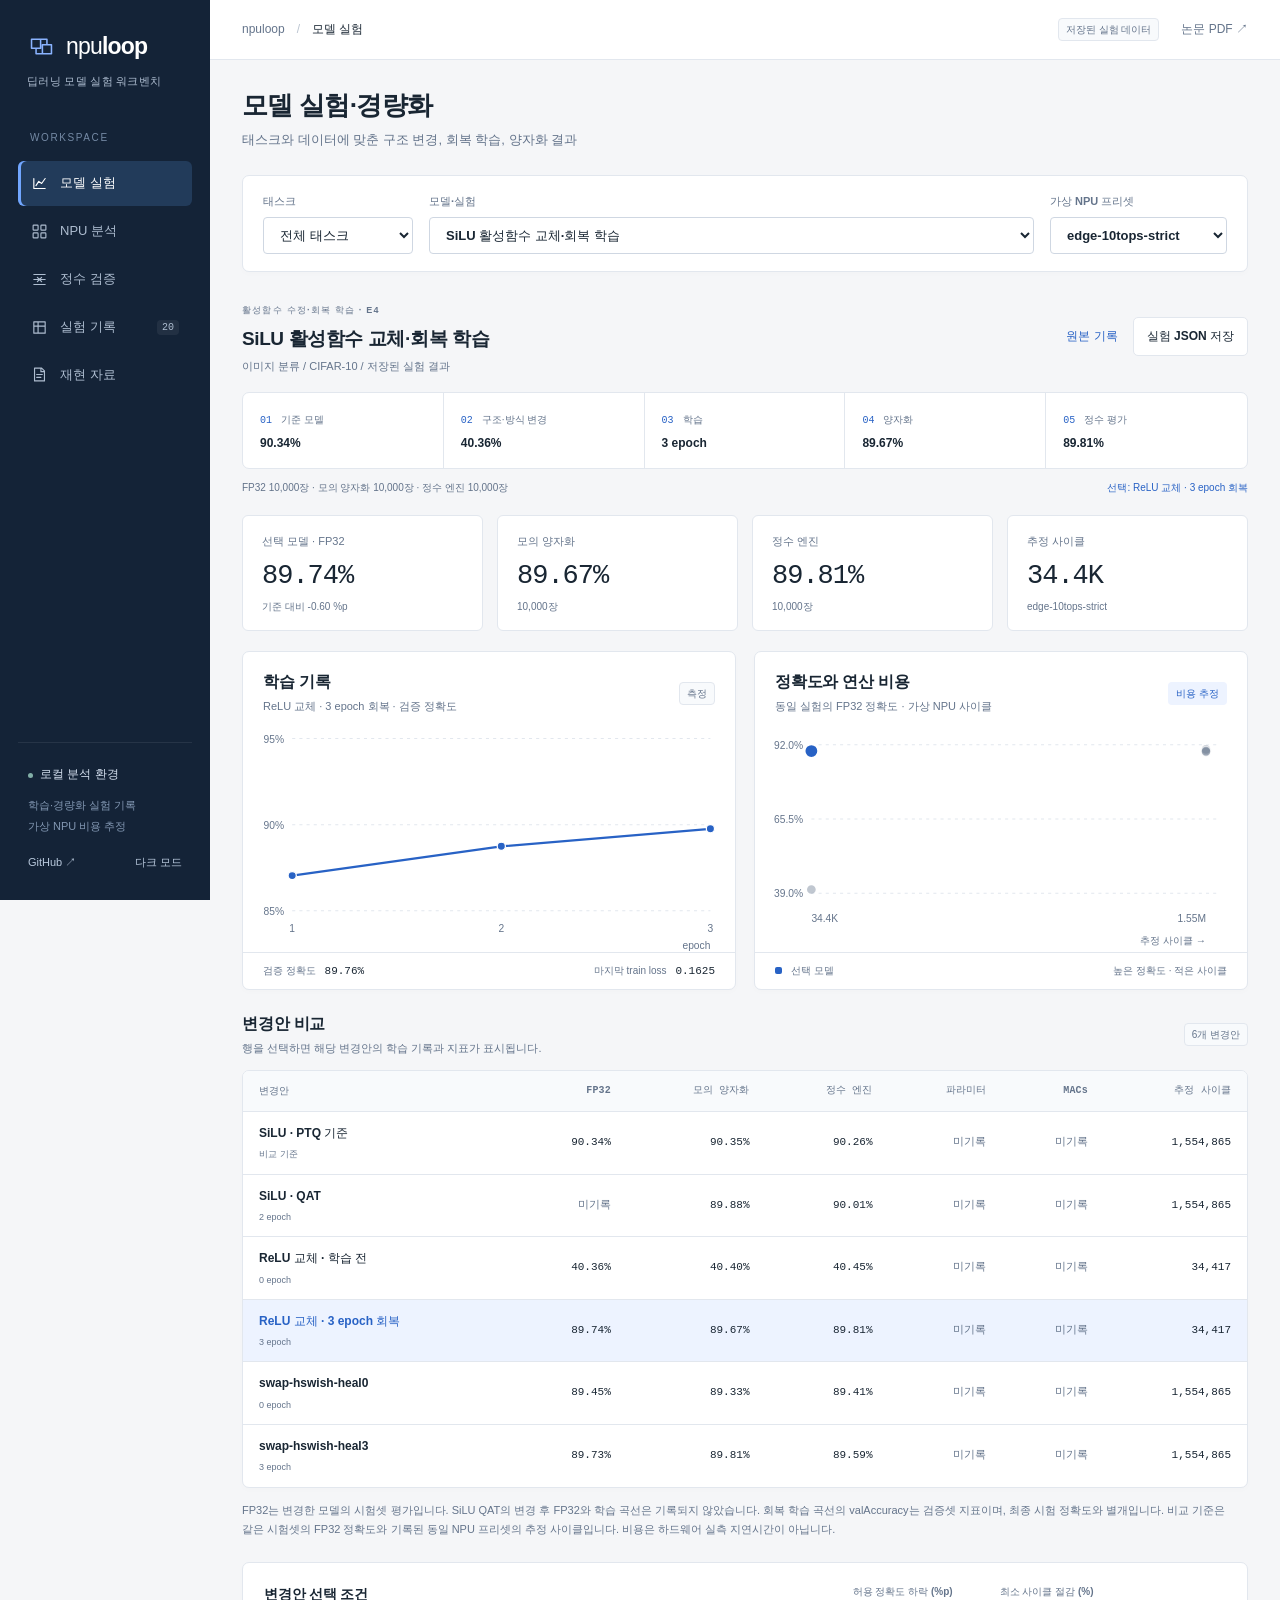
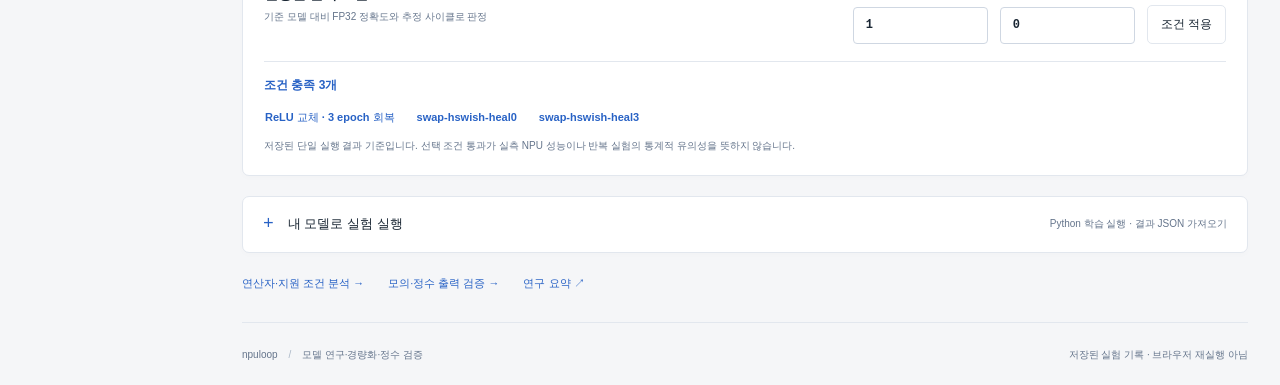
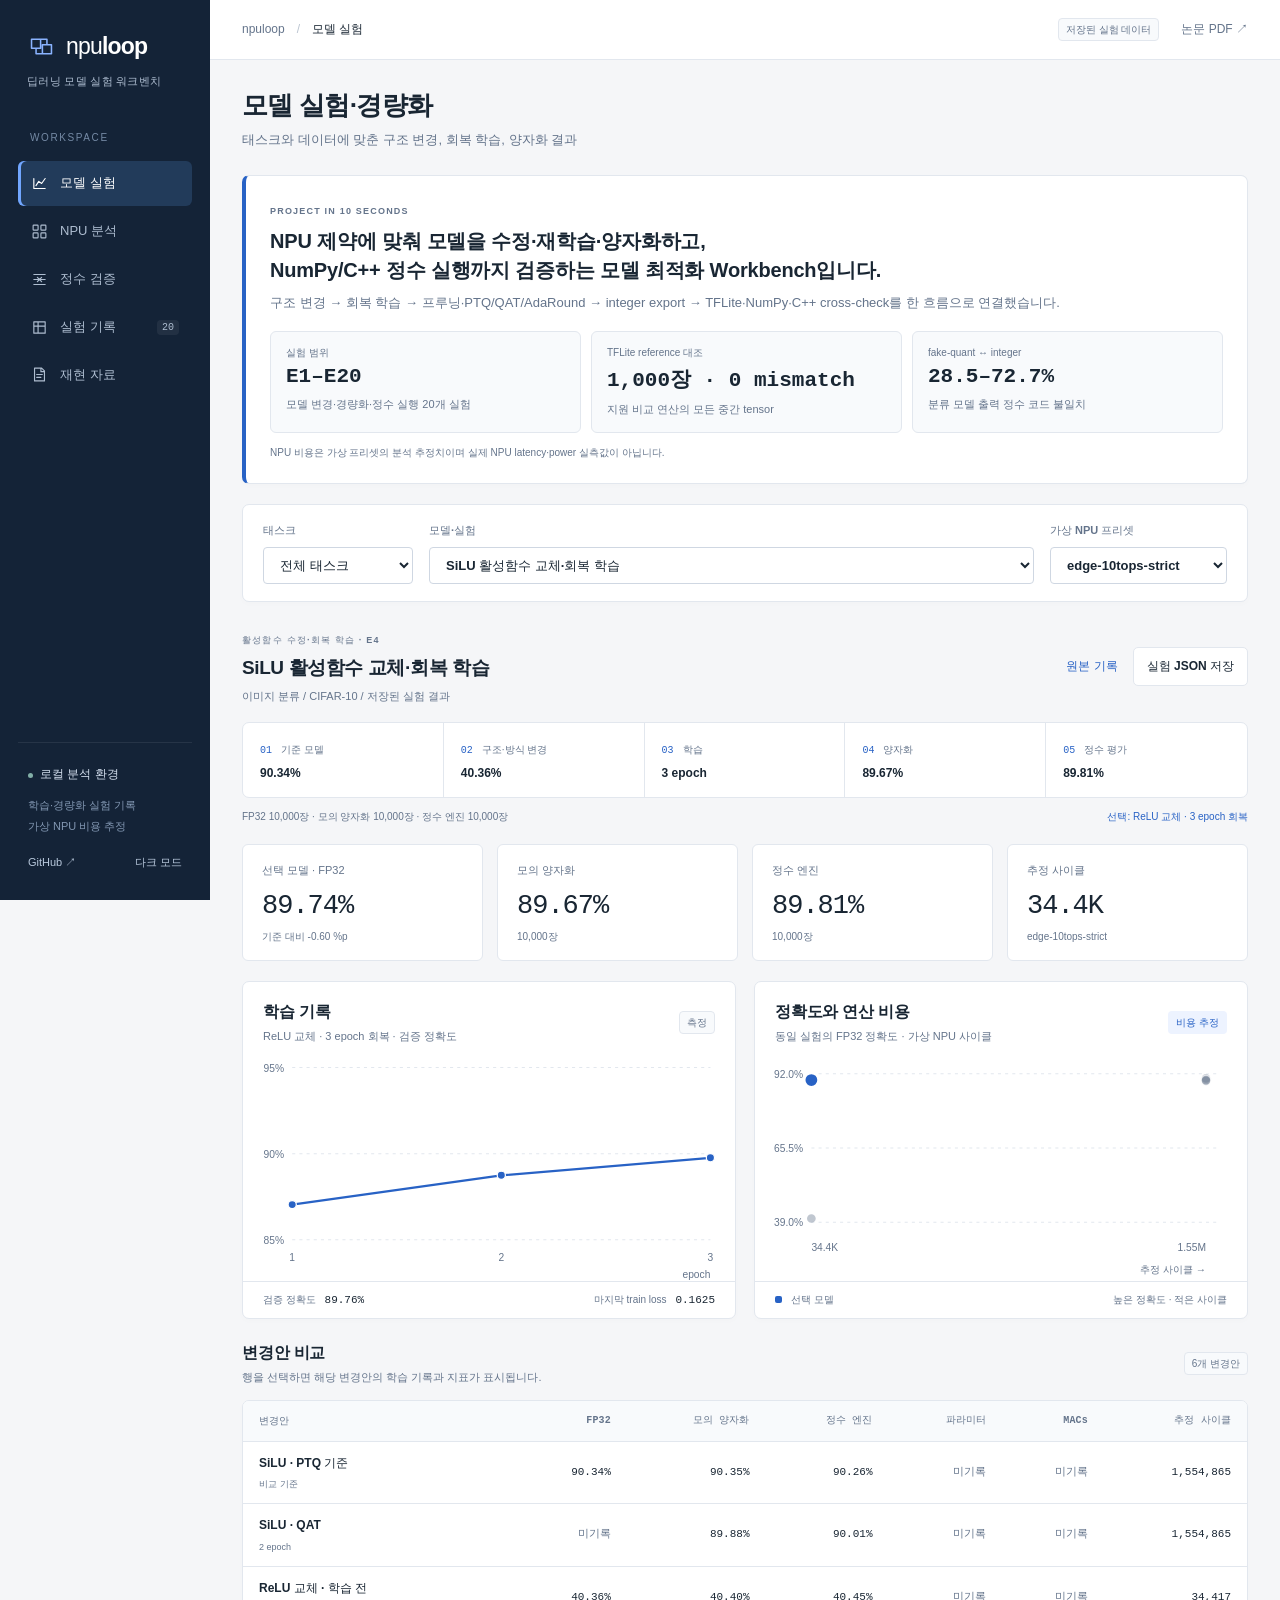
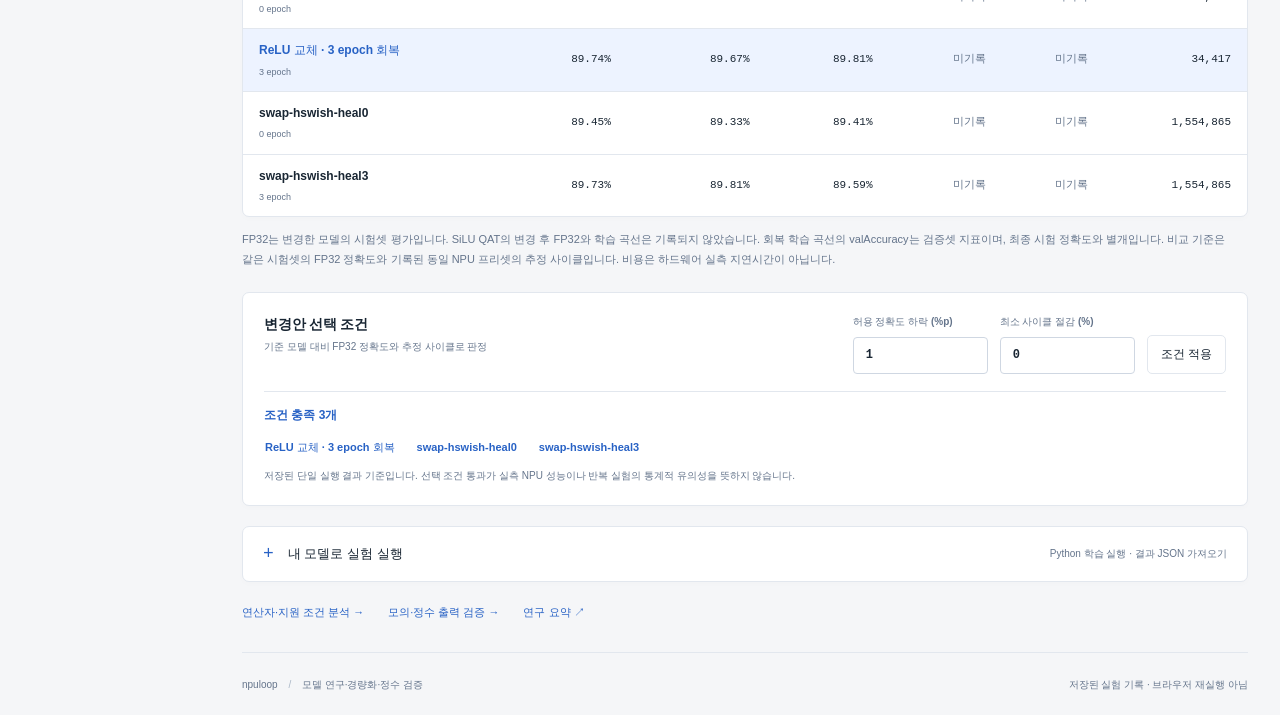
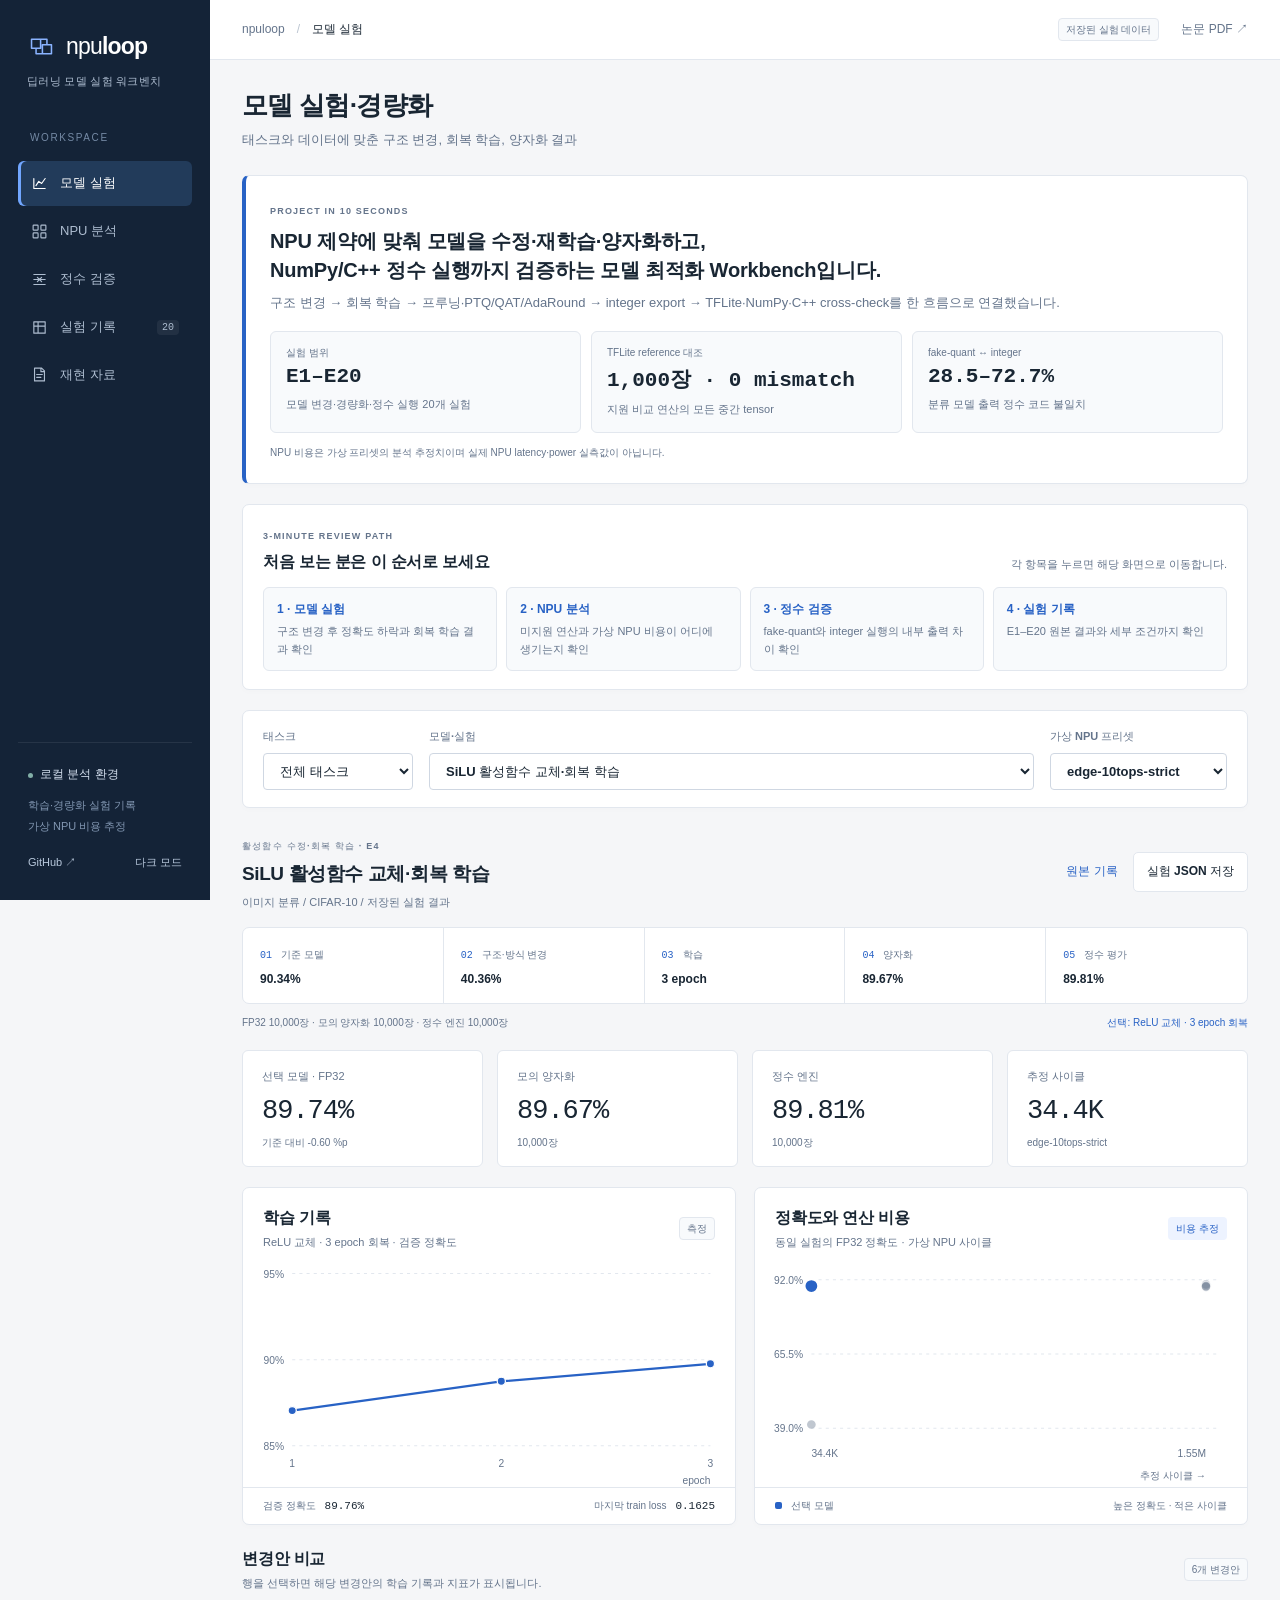
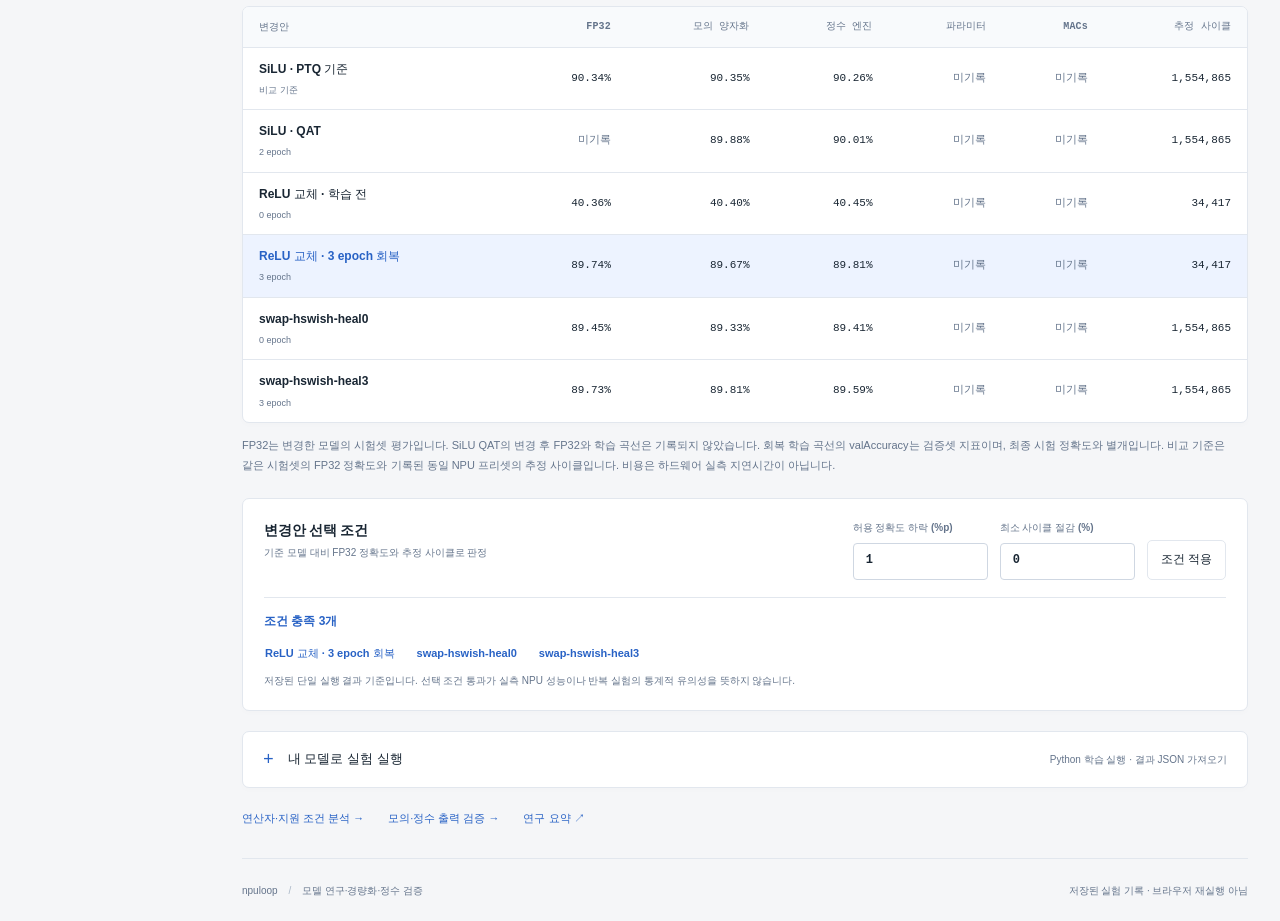
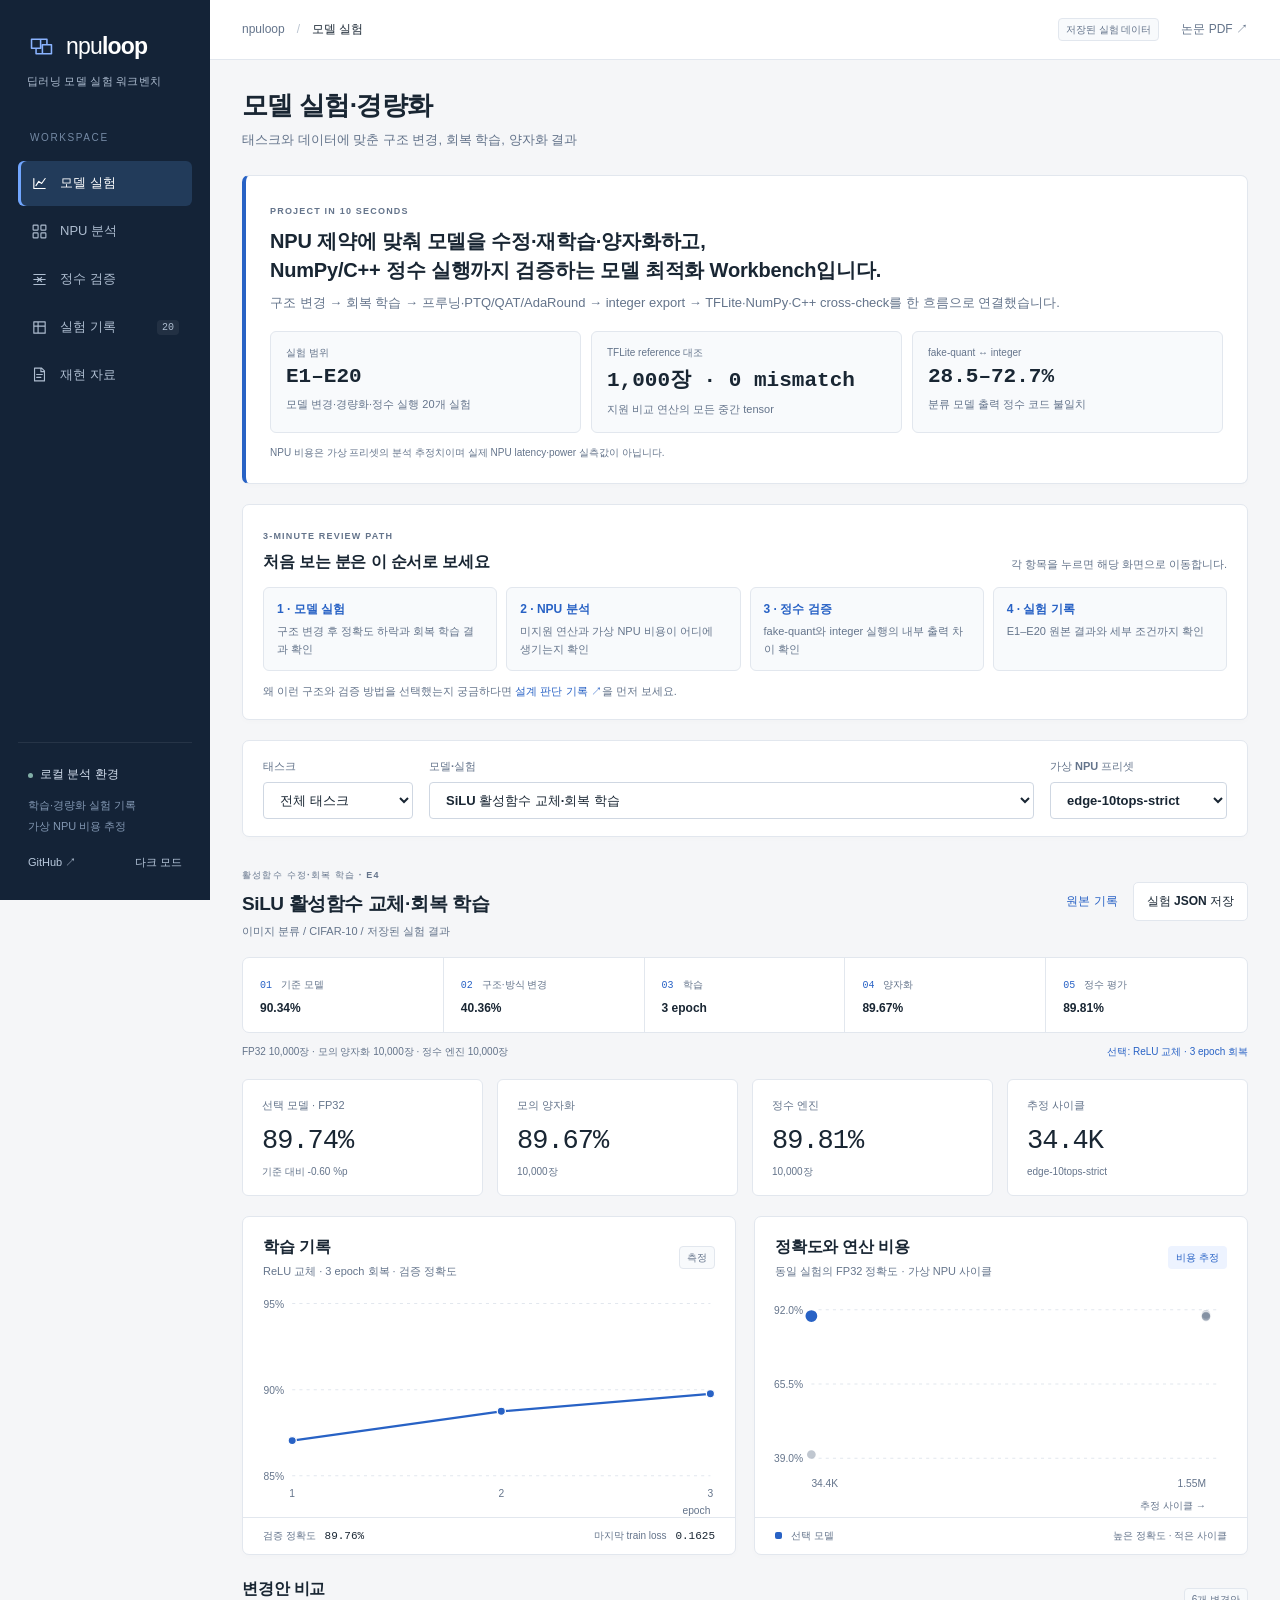
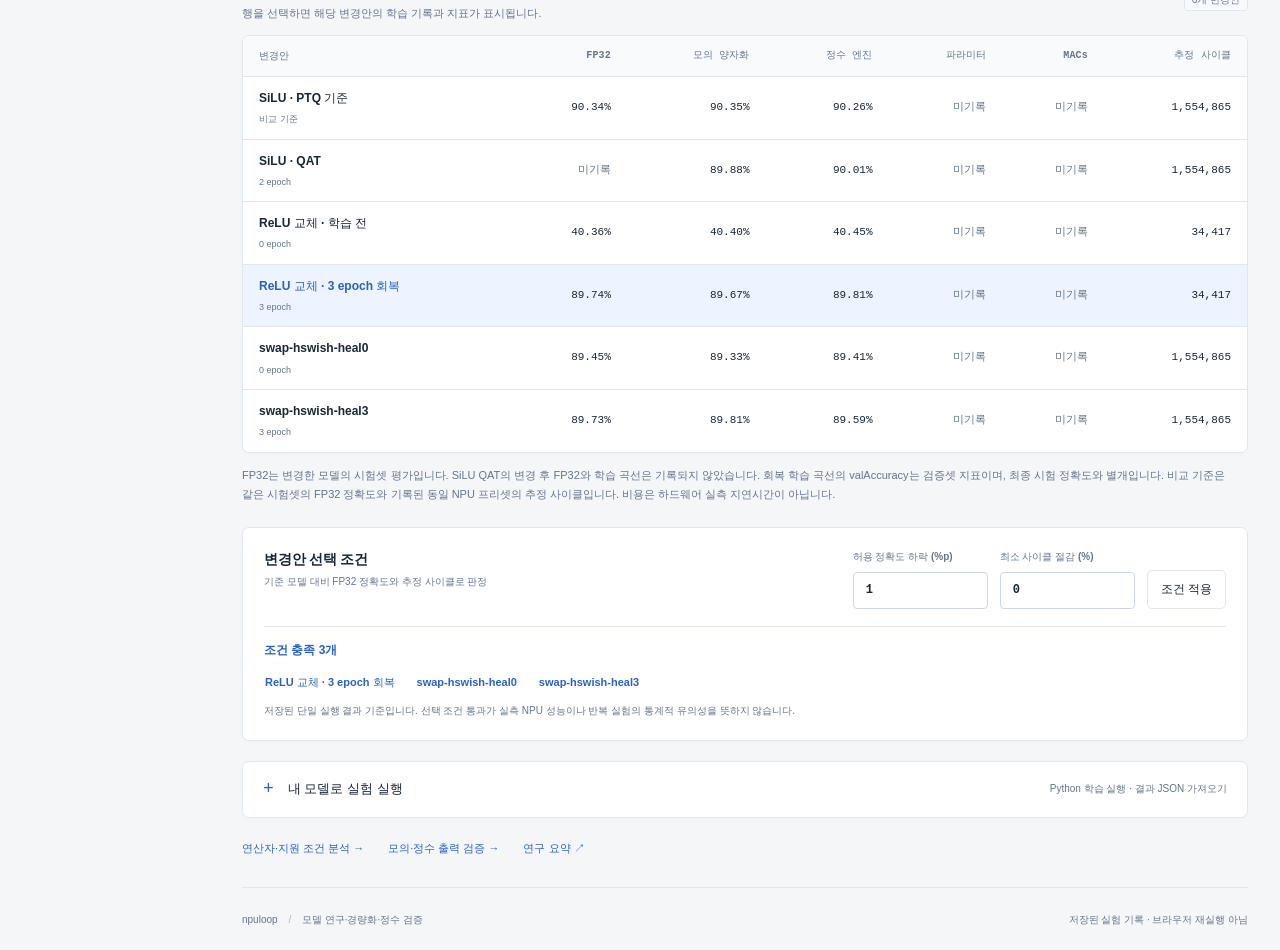
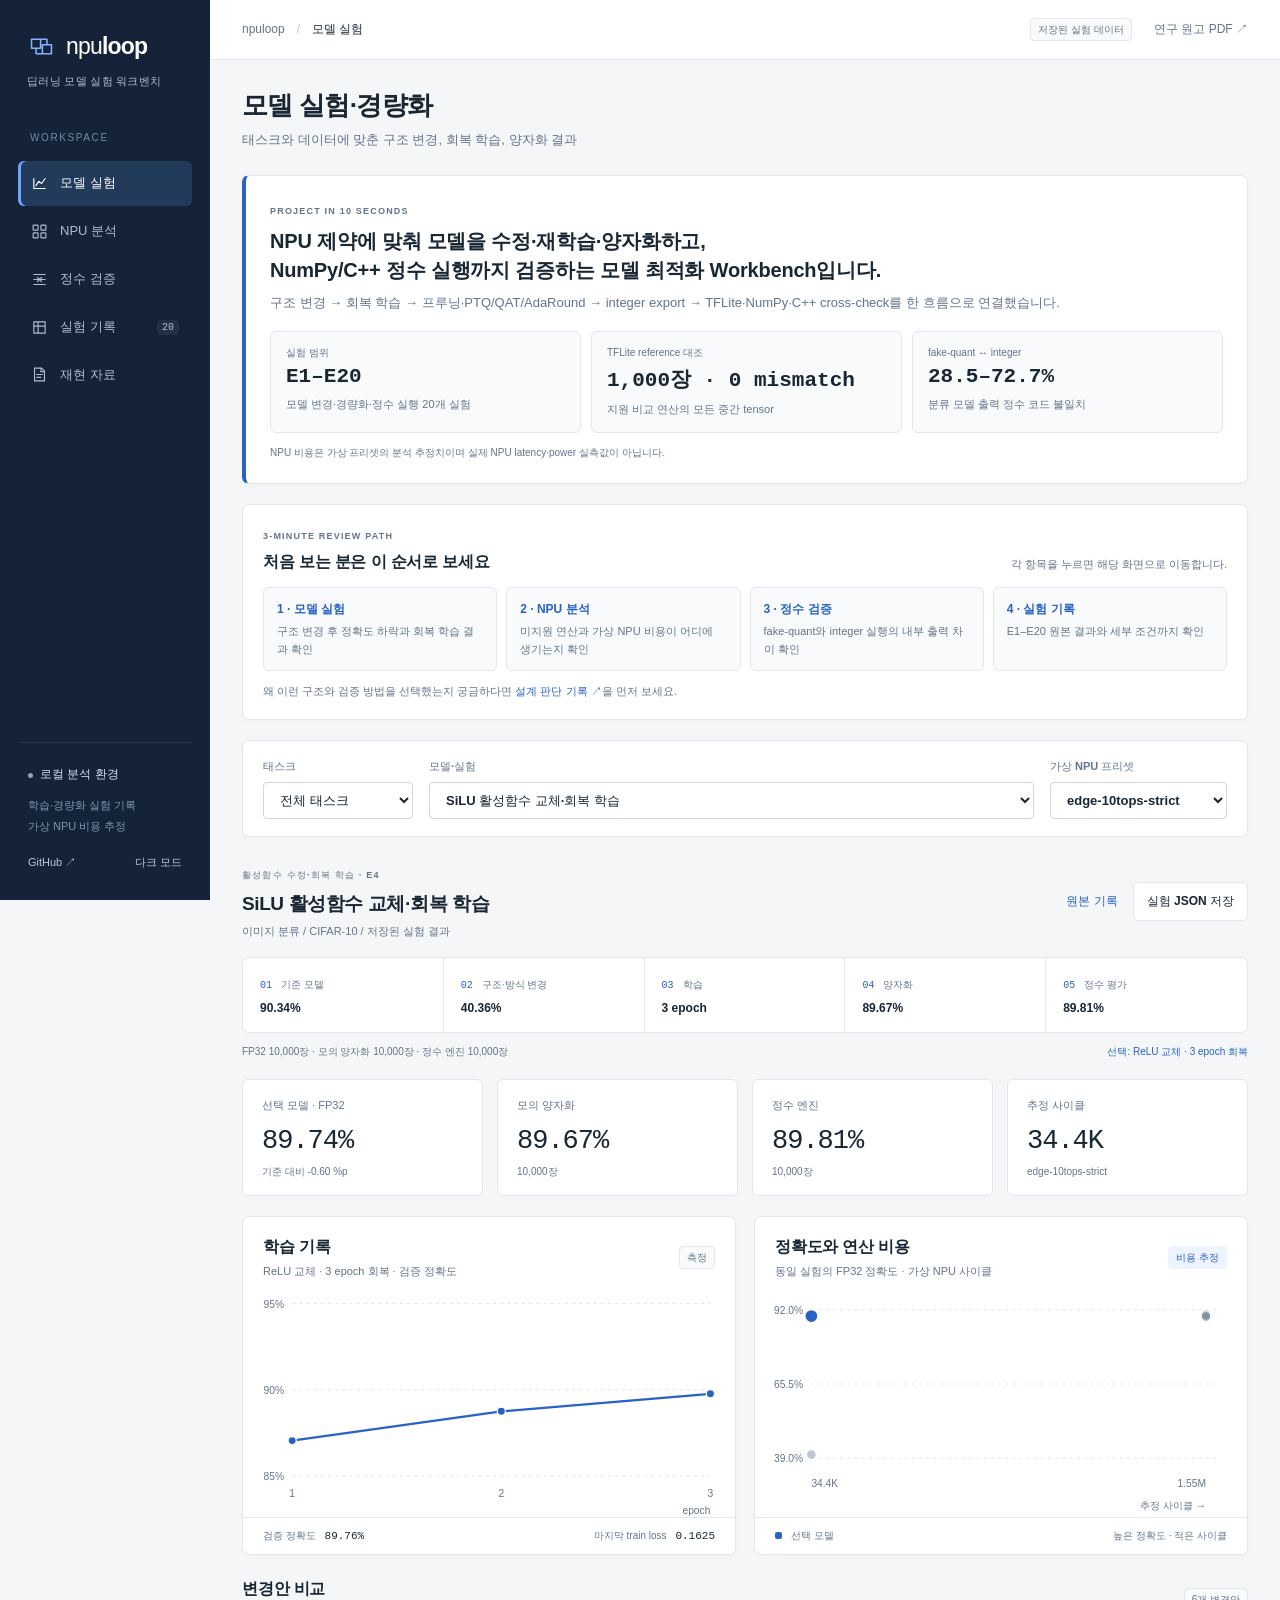
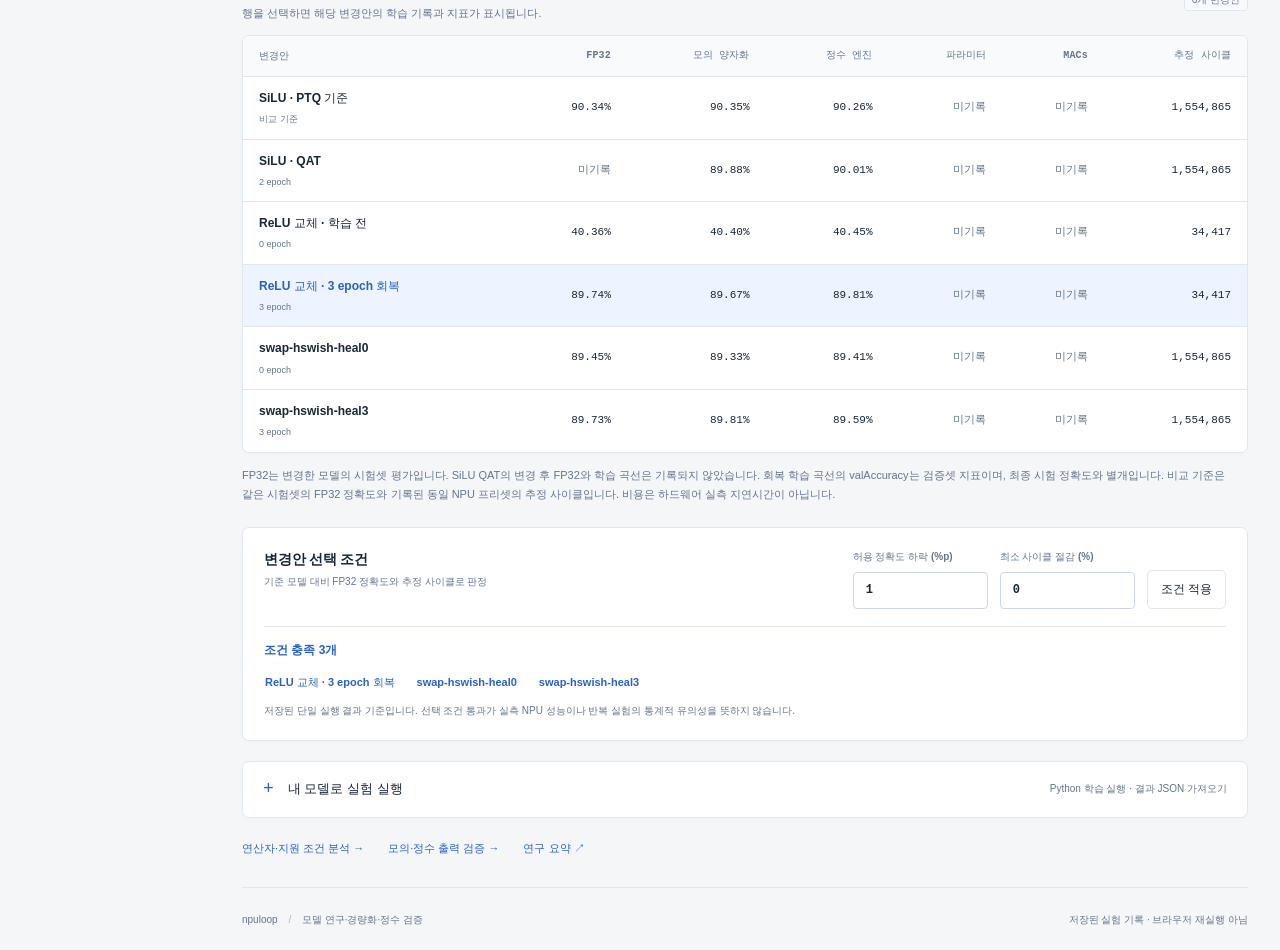
